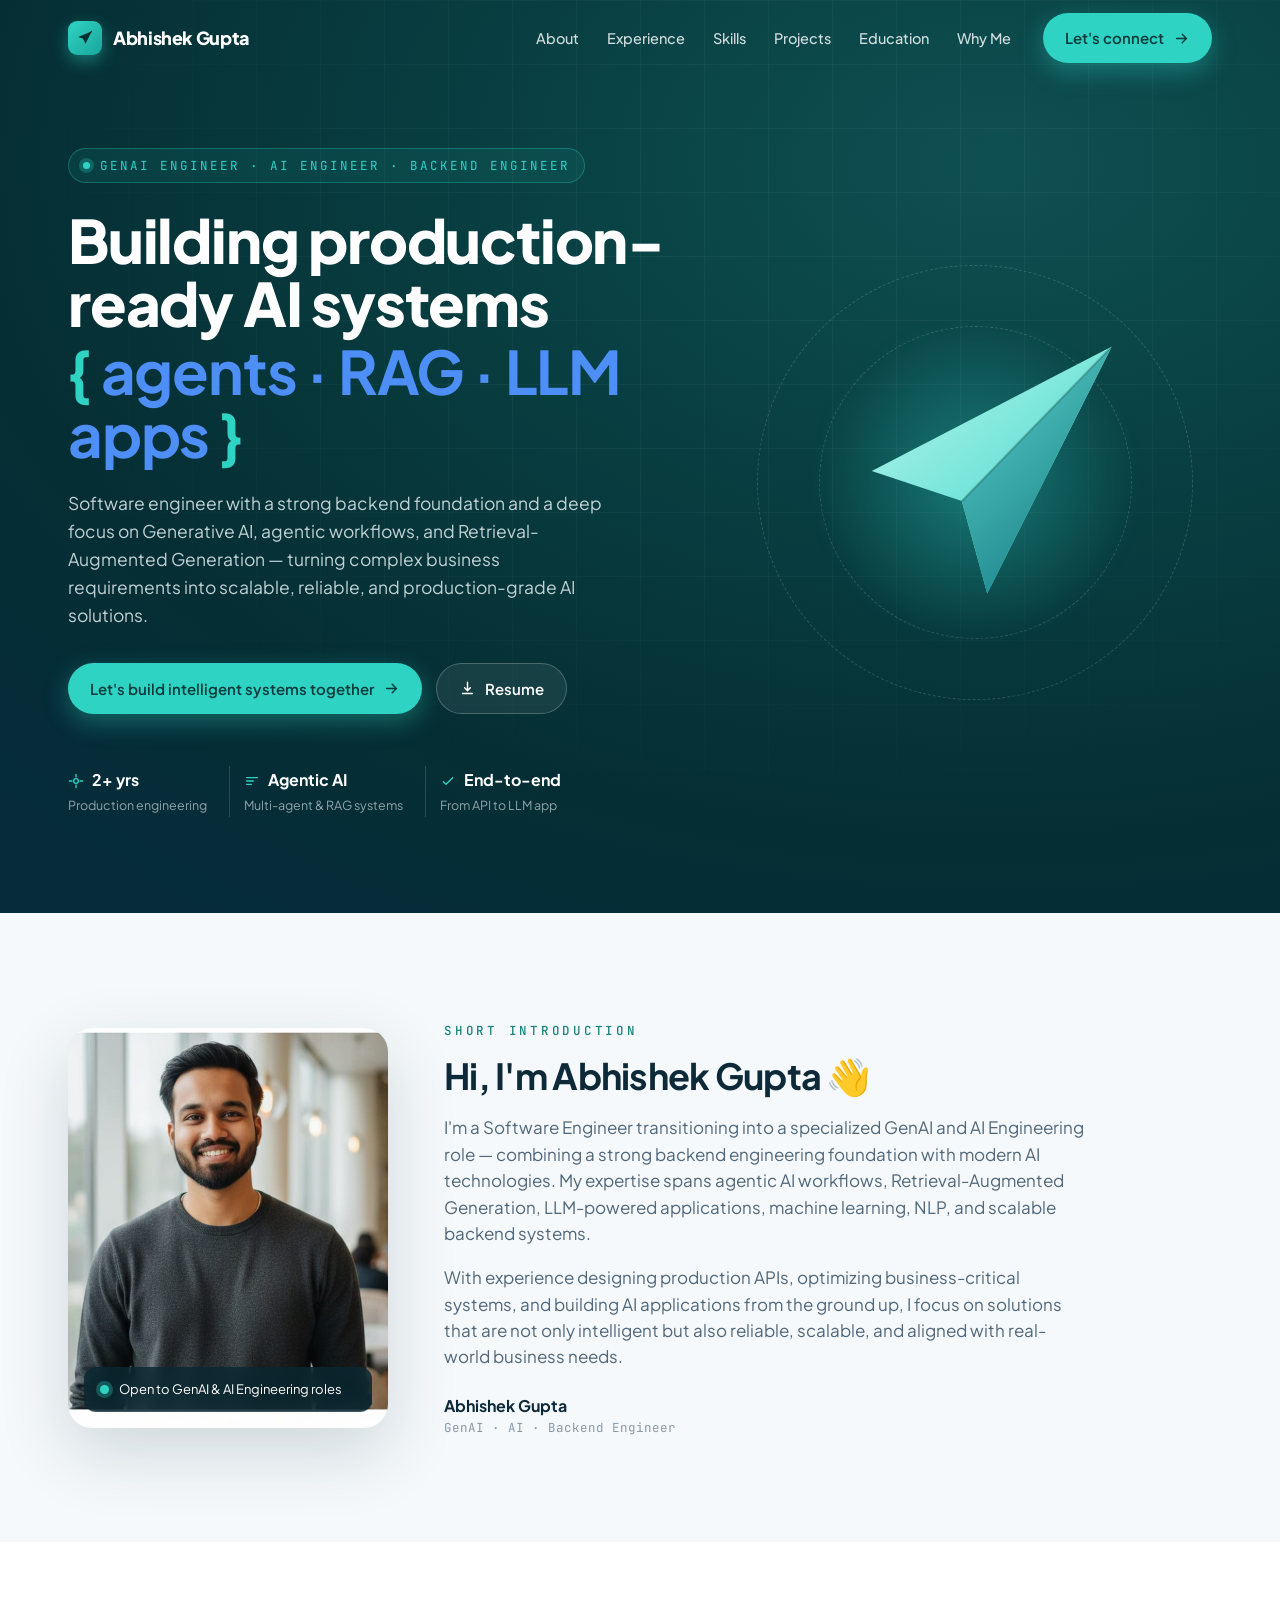
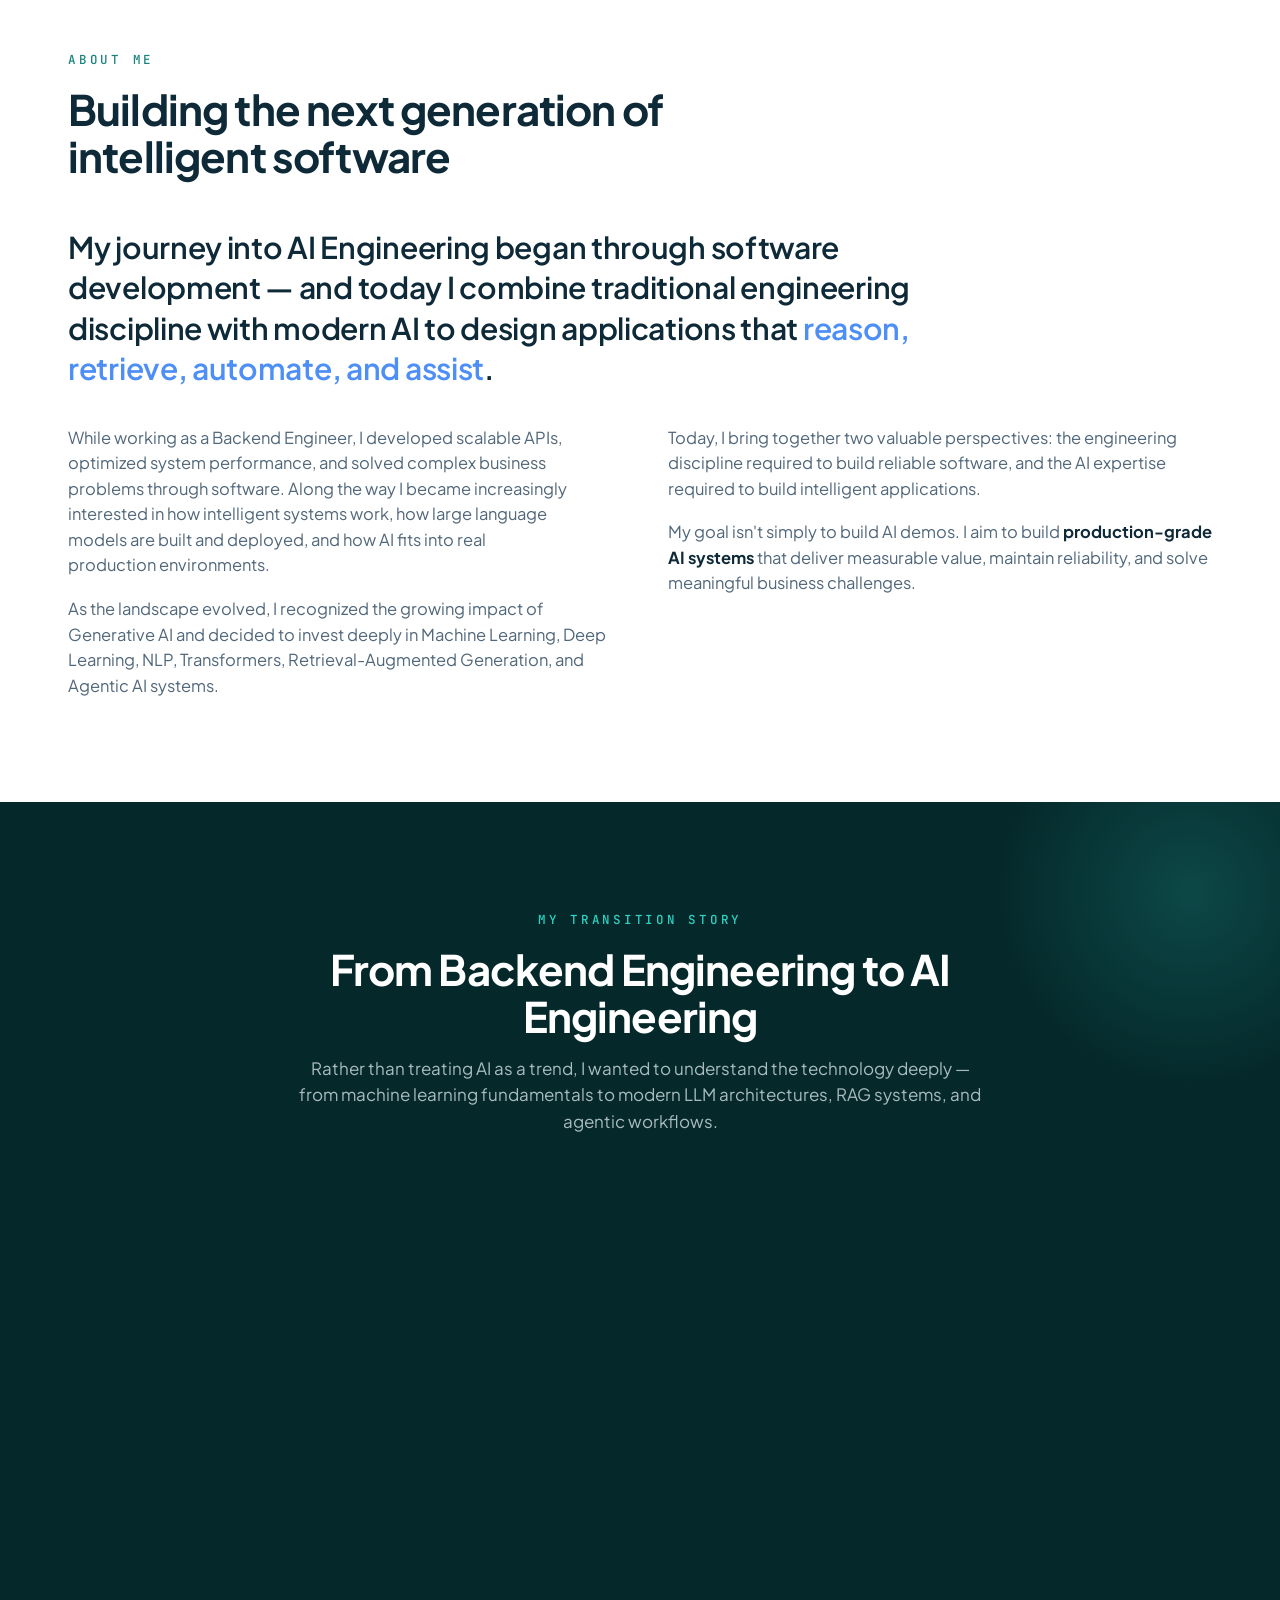
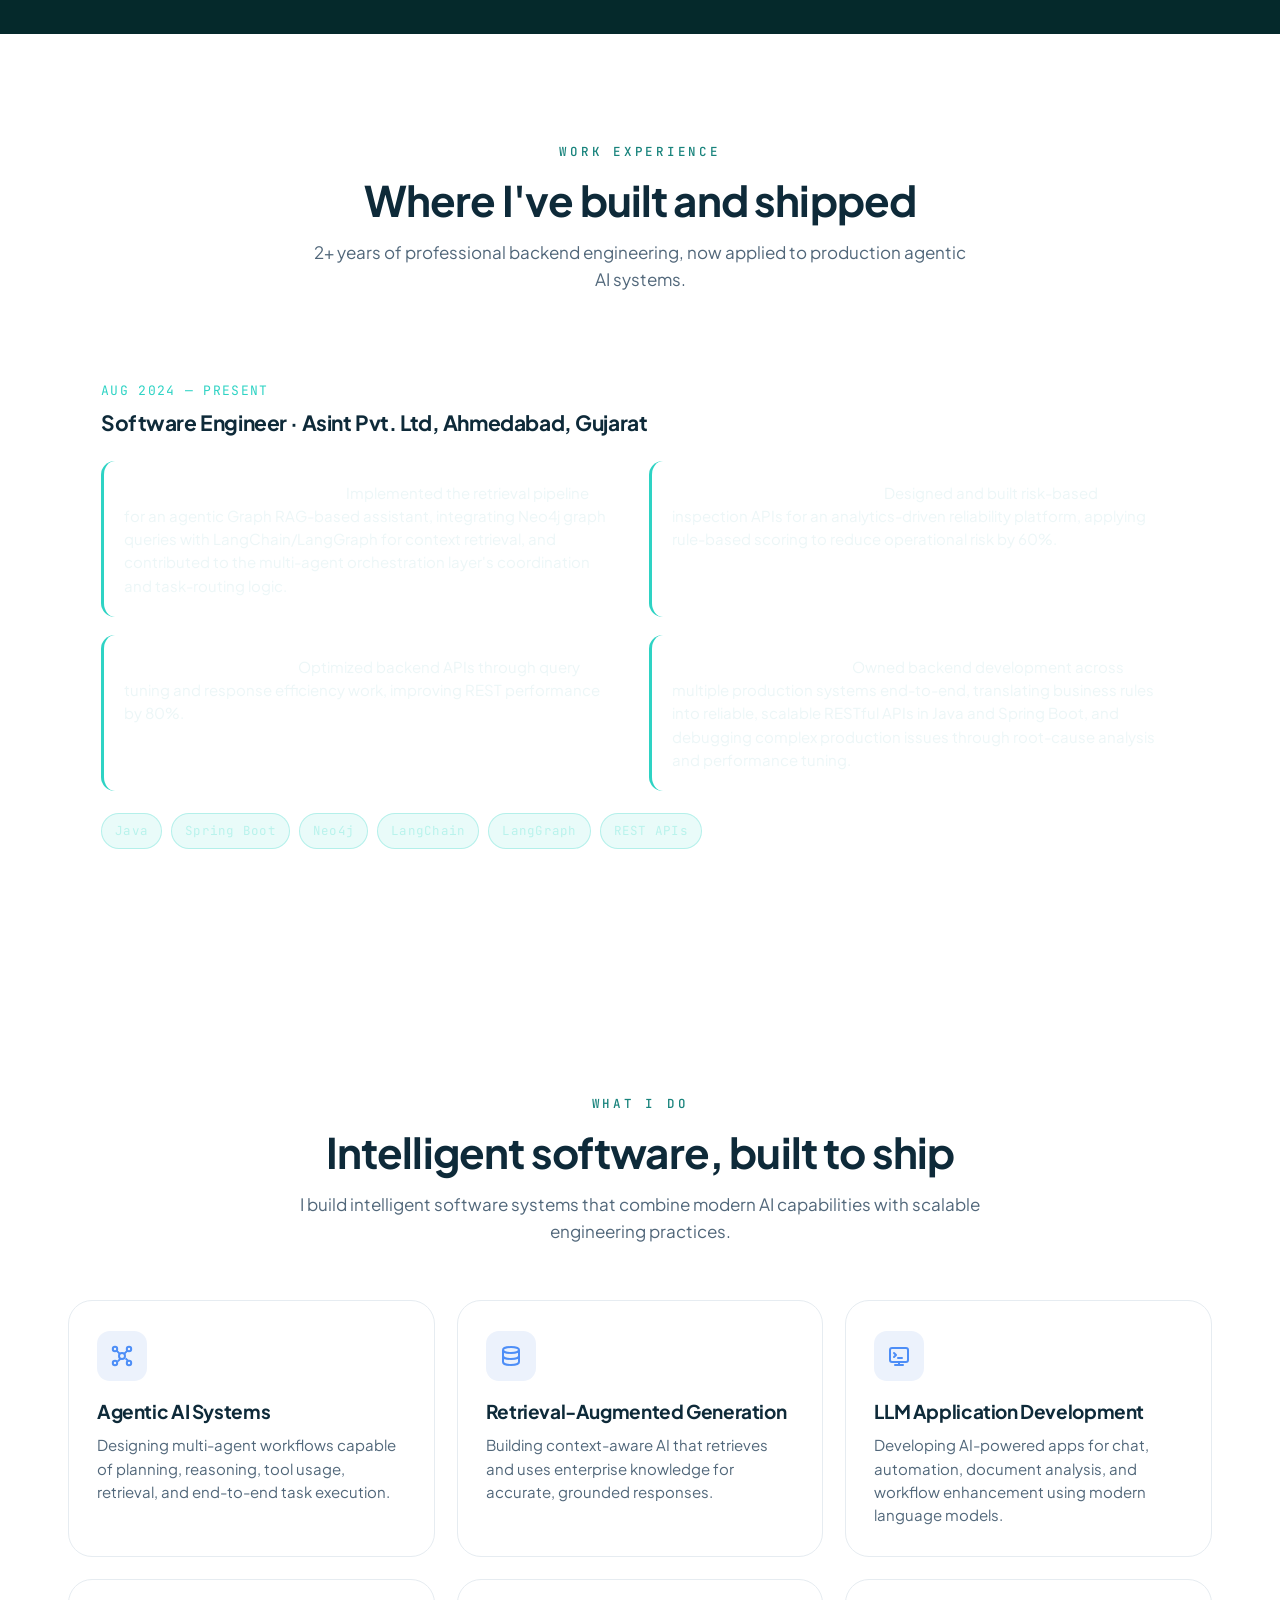
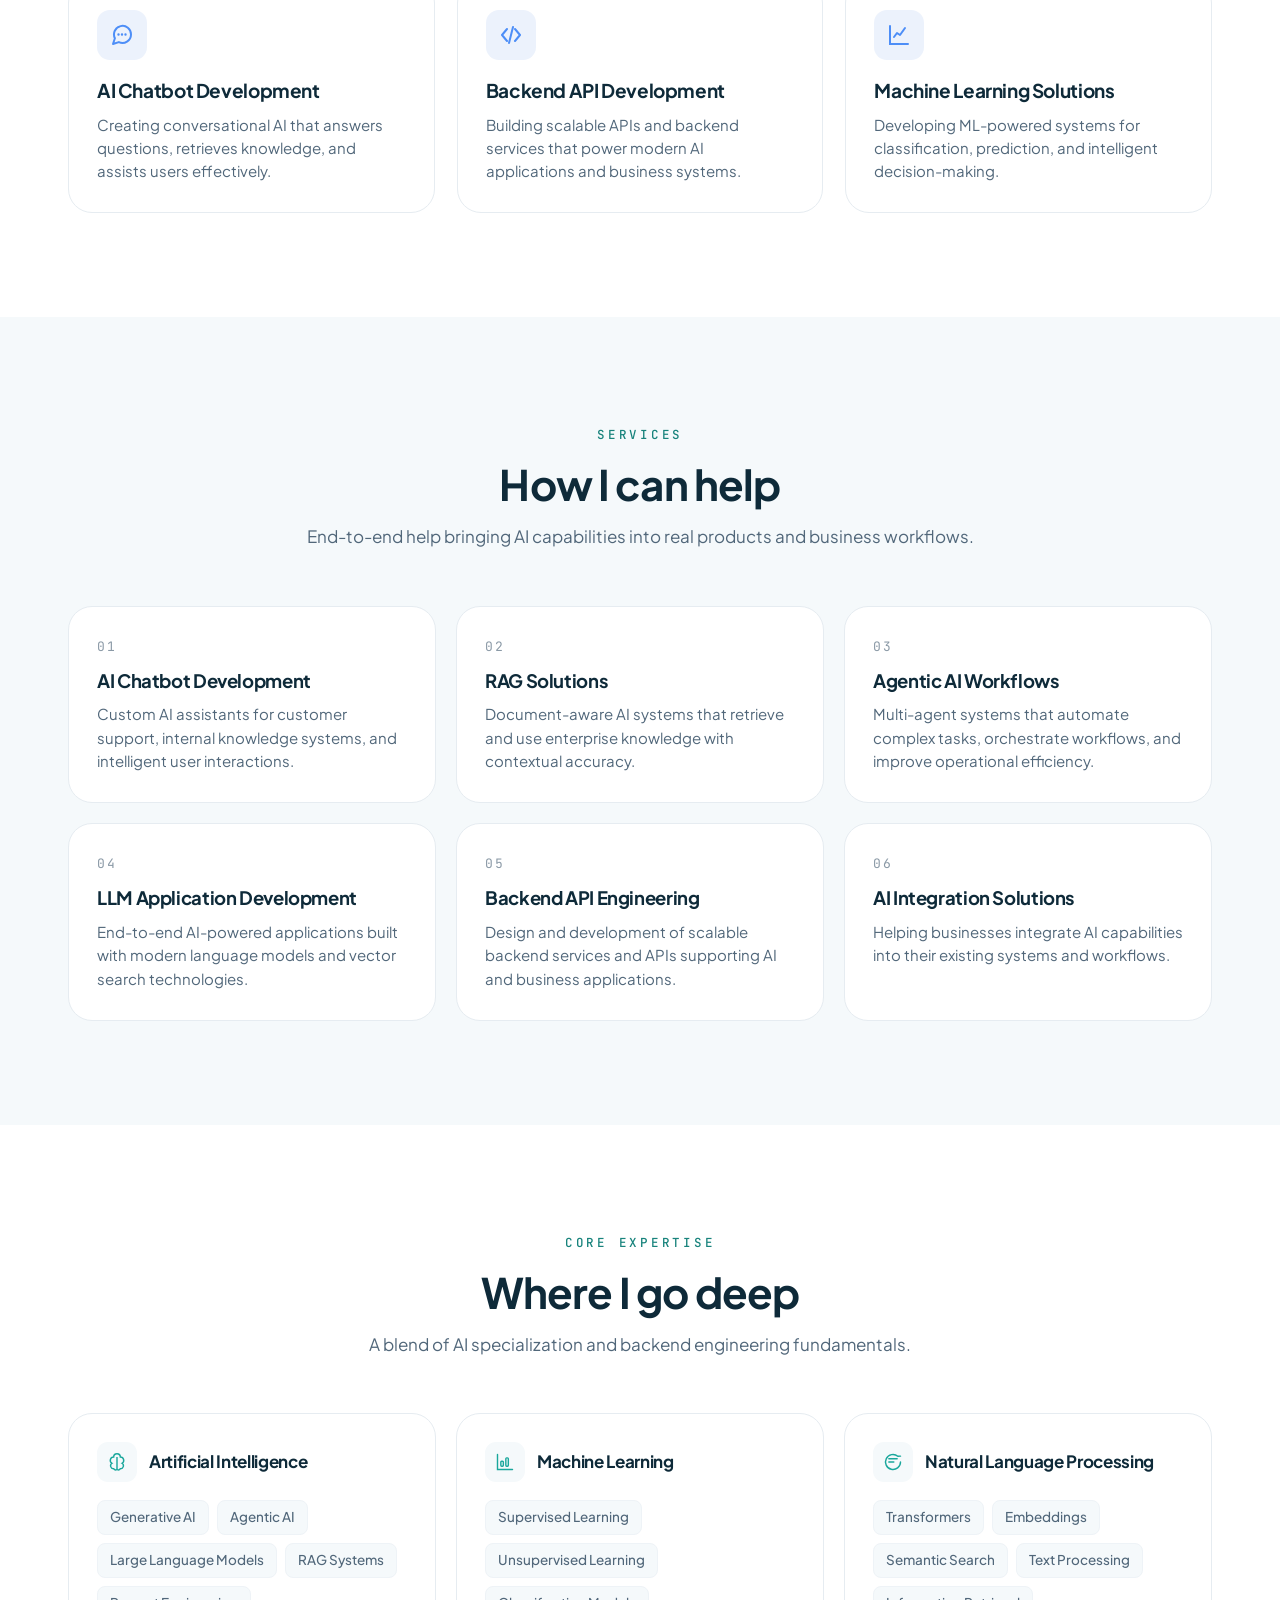
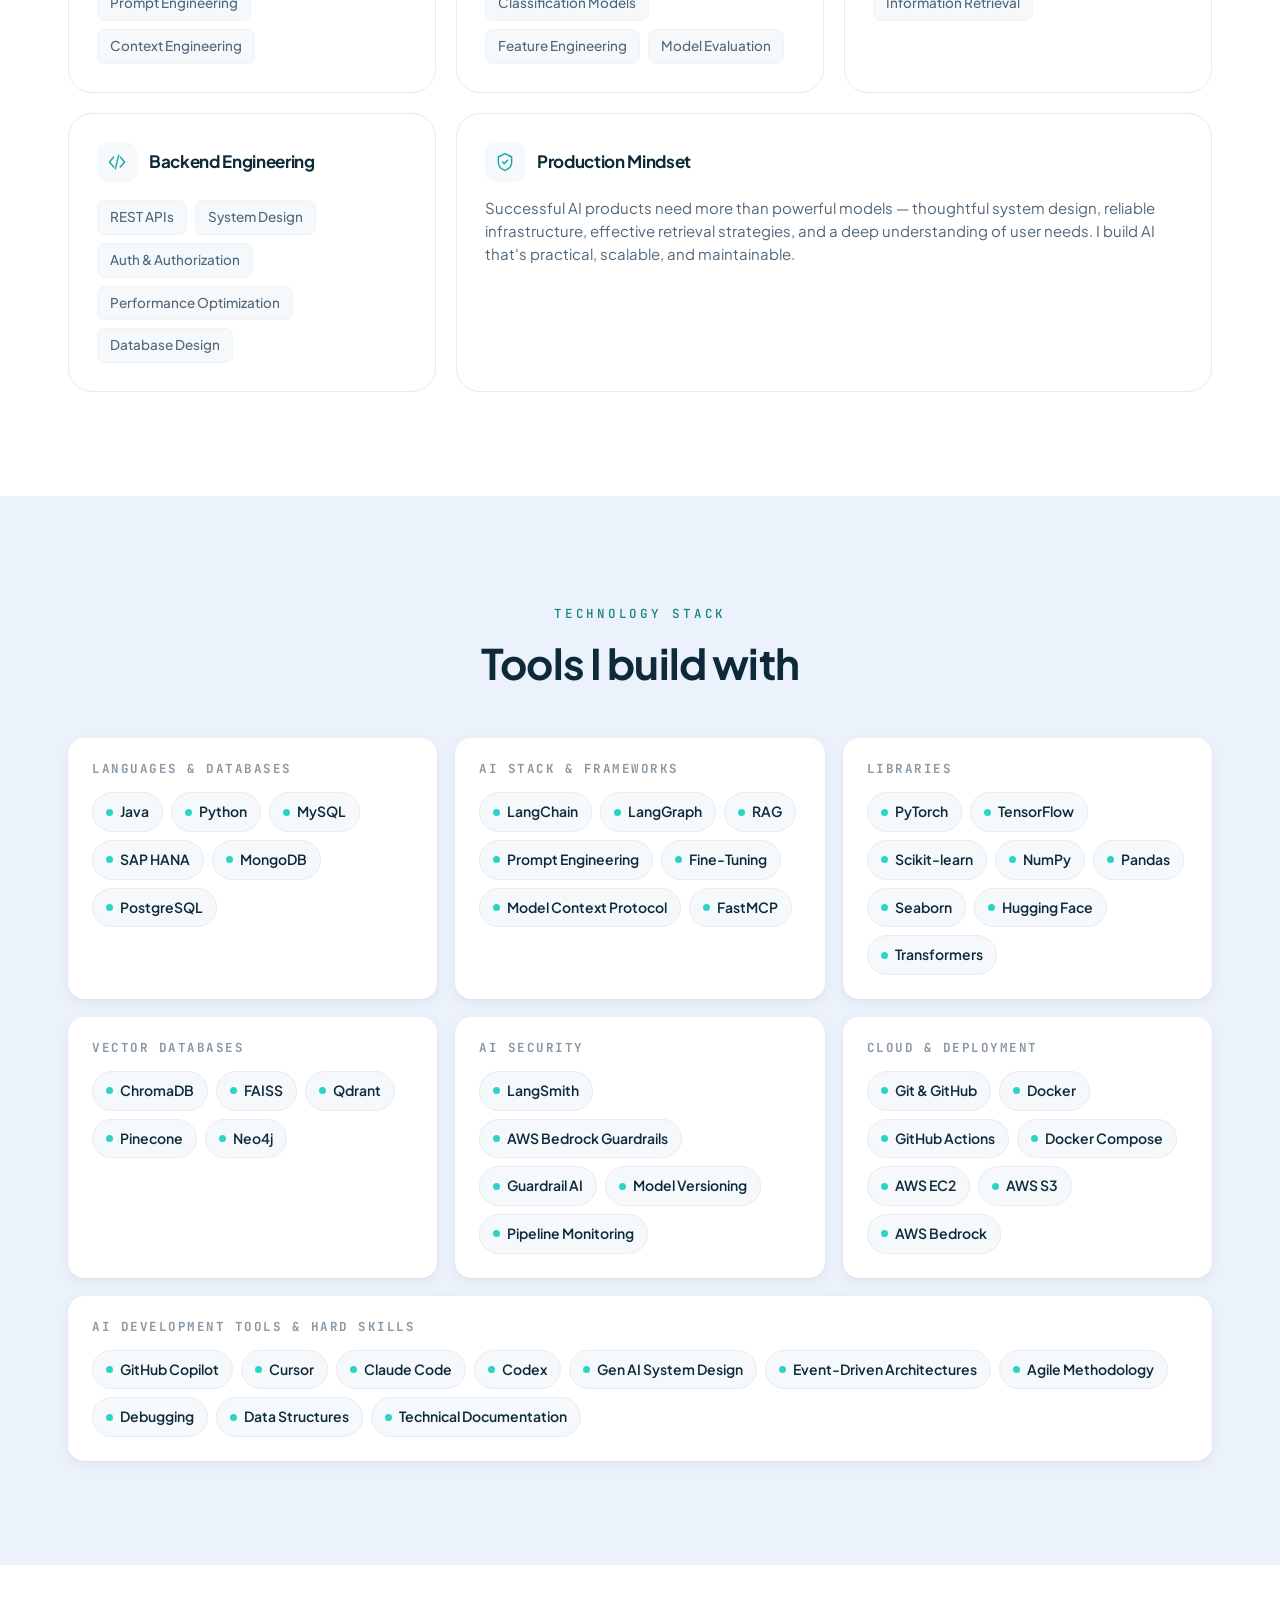
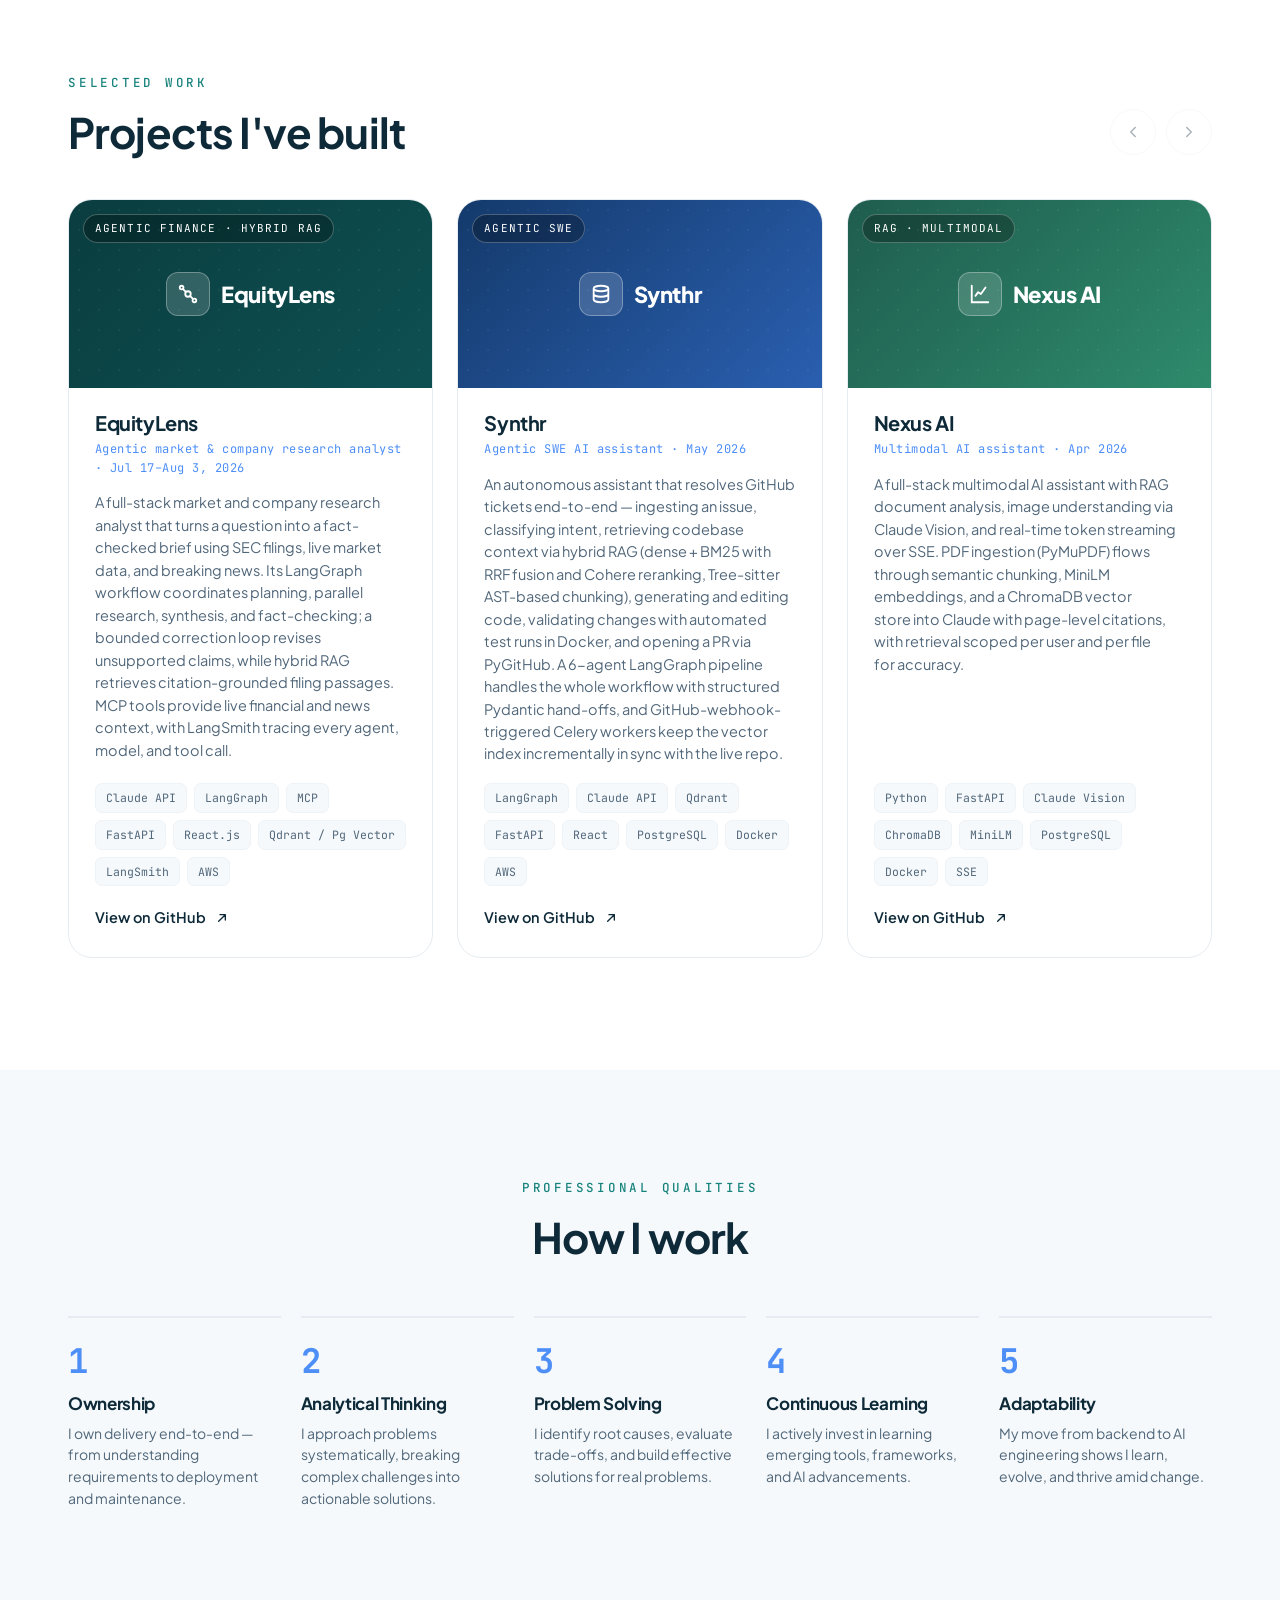
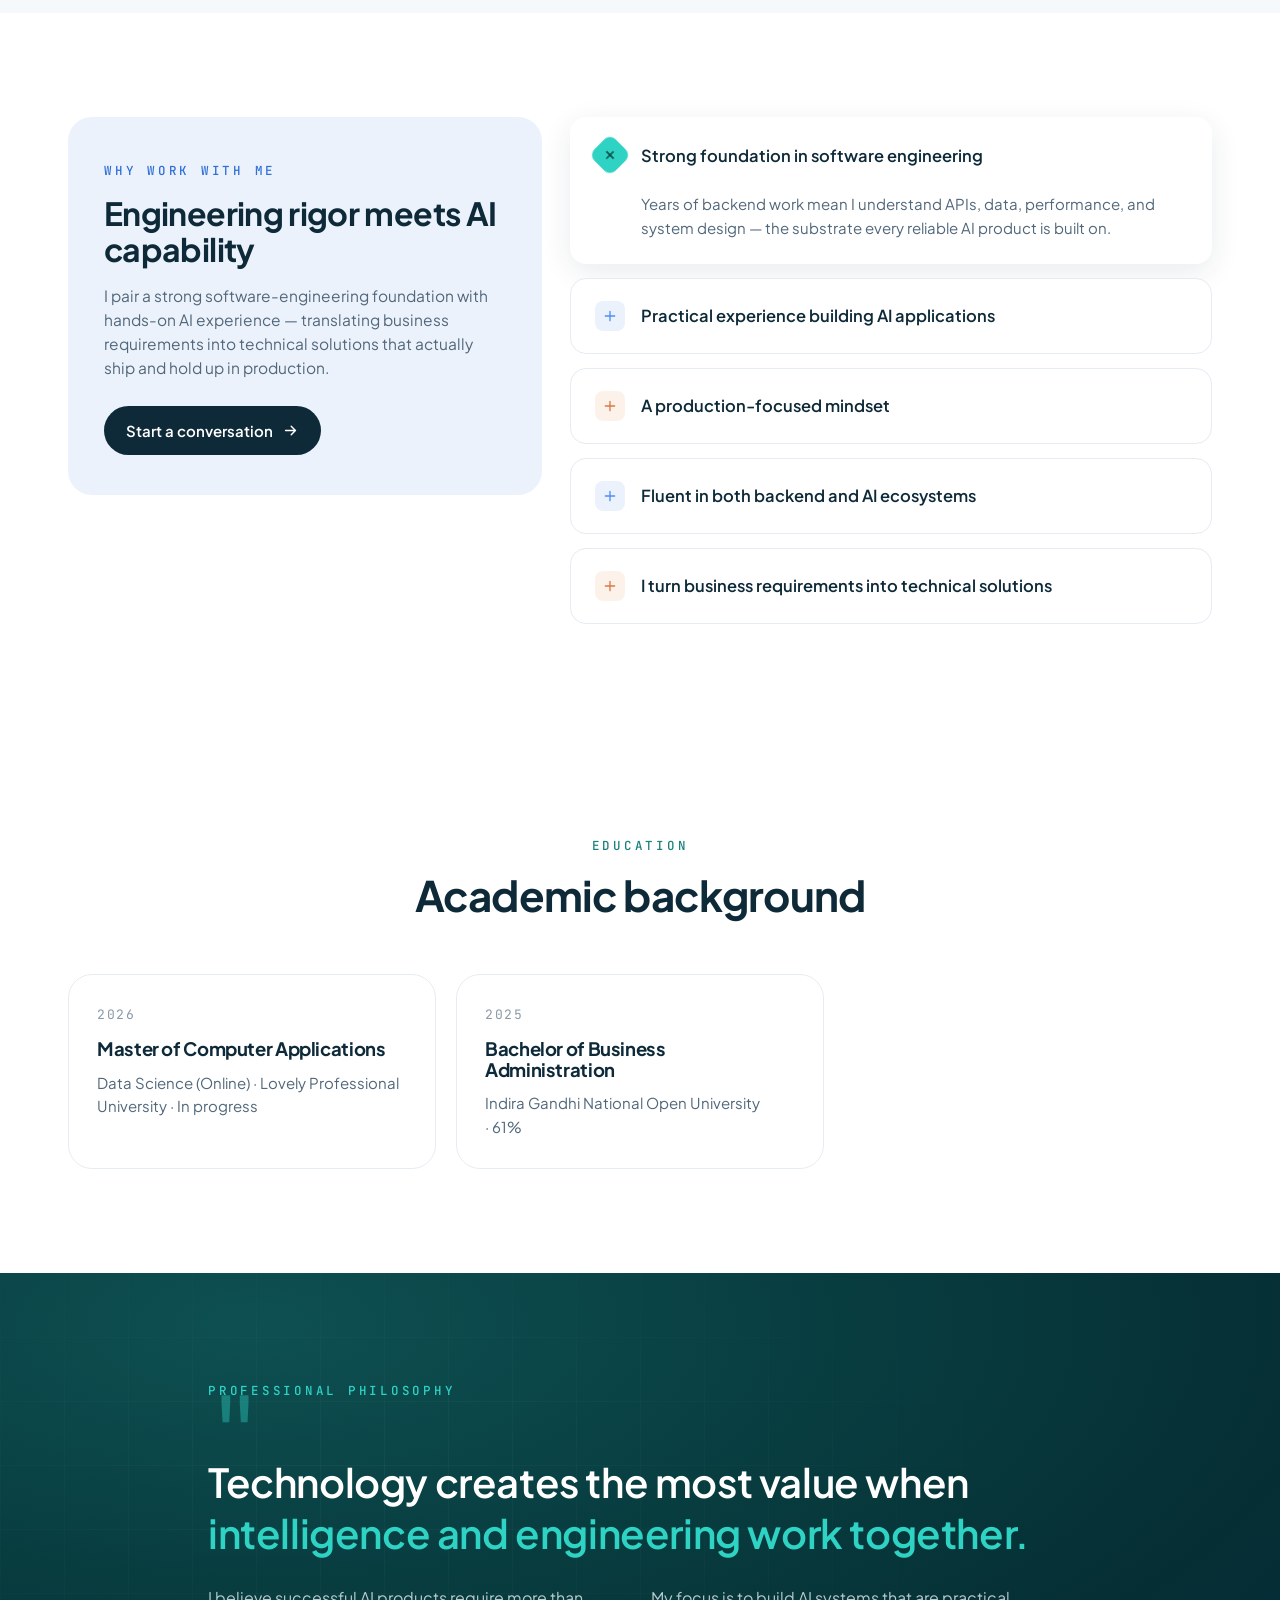
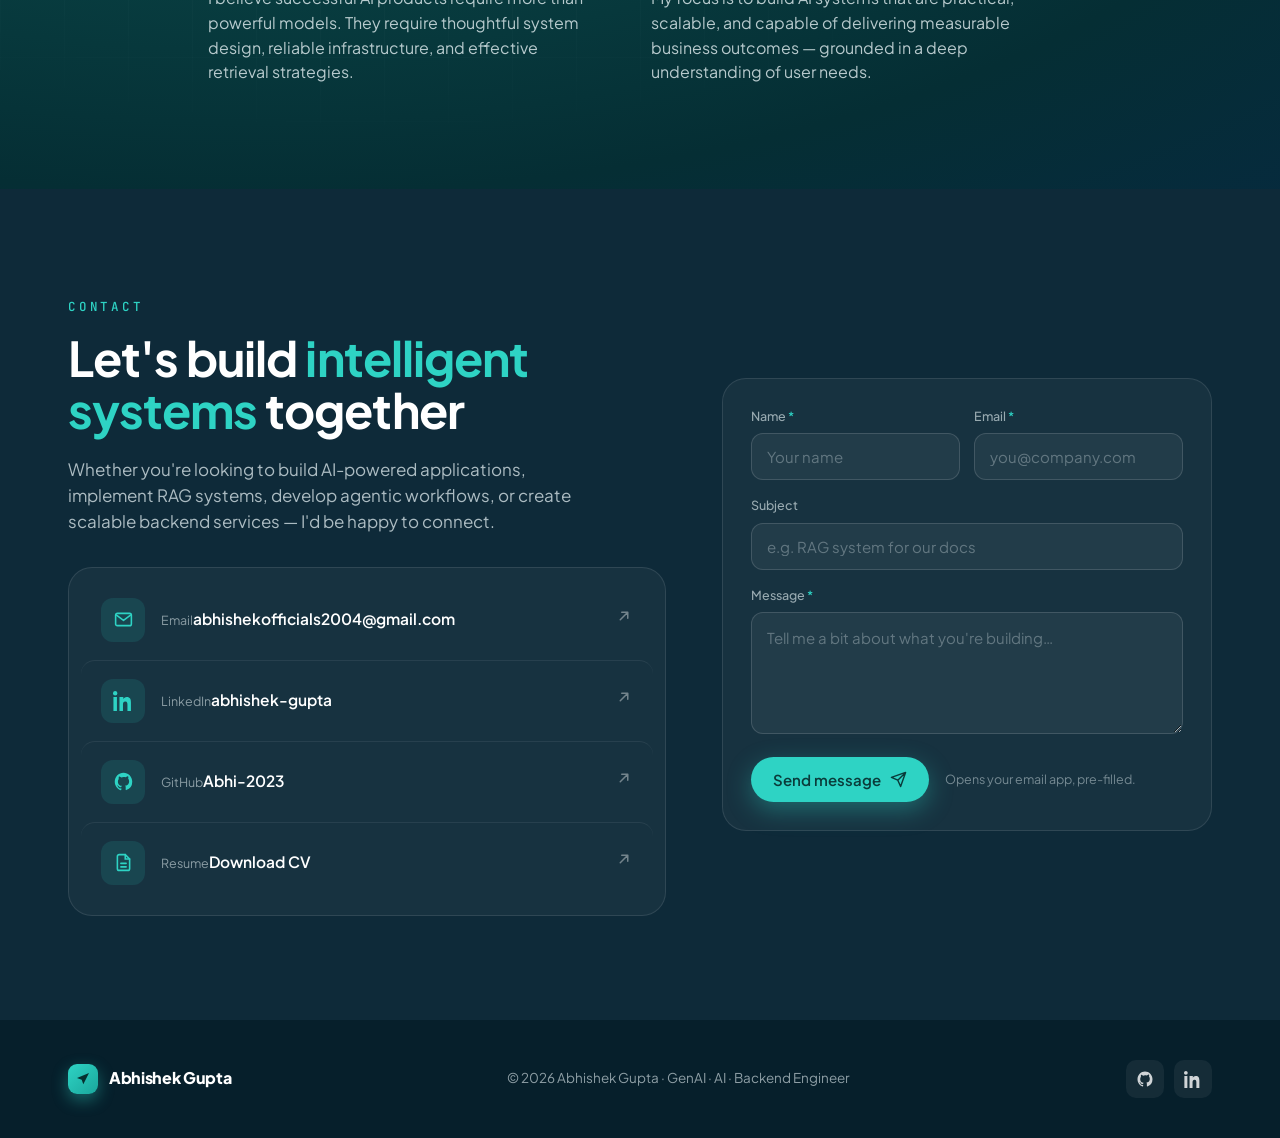
==== index.html @ 20bdb5a9 "Updated Portfolio" ====
<!DOCTYPE html>
<html lang="en">
<head>
<meta charset="UTF-8" />
<meta name="viewport" content="width=device-width, initial-scale=1.0" />
<title>Abhishek Gupta — GenAI &amp; AI Engineer</title>
<link rel="preconnect" href="https://fonts.googleapis.com" />
<link rel="preconnect" href="https://fonts.gstatic.com" crossorigin />
<link href="https://fonts.googleapis.com/css2?family=Plus+Jakarta+Sans:wght@400;500;600;700;800&family=JetBrains+Mono:wght@400;500&display=swap" rel="stylesheet" />
<link rel="stylesheet" href="styles.css" />
</head>
<body>

<!-- ===================== NAV ===================== -->
<header class="nav" id="nav">
  <div class="wrap">
    <a class="brand" href="#top" aria-label="Abhishek Gupta home">
      <span class="mark" aria-hidden="true">
        <svg viewBox="0 0 24 24" fill="none"><path d="M21 3 3 10.5l7 2.5 2.5 7L21 3Z" fill="#06302f"/><path d="M21 3 10 13.5" stroke="#06302f" stroke-width="1.4" stroke-linecap="round"/></svg>
      </span>
      Abhishek&nbsp;Gupta
    </a>
    <nav class="nav-links" aria-label="Primary">
      <a href="#about">About</a>
      <a href="#experience">Experience</a>
      <a href="#skills">Skills</a>
      <a href="#projects">Projects</a>
      <a href="#education">Education</a>
      <a href="#why">Why Me</a>
    </nav>
    <a class="btn btn-primary nav-cta" href="#contact">Let's connect
      <svg viewBox="0 0 24 24" fill="none"><path d="M5 12h14M13 6l6 6-6 6" stroke="currentColor" stroke-width="2" stroke-linecap="round" stroke-linejoin="round"/></svg>
    </a>
    <button class="nav-burger" id="burger" aria-label="Open menu">
      <svg viewBox="0 0 24 24" width="22" height="22" fill="none"><path d="M4 7h16M4 12h16M4 17h16" stroke="currentColor" stroke-width="2" stroke-linecap="round"/></svg>
    </button>
  </div>
</header>

<!-- mobile menu -->
<div class="mobile-menu" id="mobileMenu">
  <div class="mm-top">
    <span class="brand"><span class="mark"><svg viewBox="0 0 24 24" fill="none"><path d="M21 3 3 10.5l7 2.5 2.5 7L21 3Z" fill="#06302f"/></svg></span>Abhishek Gupta</span>
    <button class="mm-close" id="mmClose" aria-label="Close menu"><svg viewBox="0 0 24 24" width="22" height="22" fill="none"><path d="M6 6l12 12M18 6 6 18" stroke="currentColor" stroke-width="2" stroke-linecap="round"/></svg></button>
  </div>
  <a href="#about">About</a>
  <a href="#experience">Experience</a>
  <a href="#skills">Skills</a>
  <a href="#projects">Projects</a>
  <a href="#education">Education</a>
  <a href="#why">Why Me</a>
  <a class="btn btn-primary" href="#contact">Let's connect</a>
</div>

<!-- ===================== HERO ===================== -->
<section class="hero" id="top">
  <div class="wrap hero-grid">
    <div class="hero-copy">
      <span class="hero-kicker"><span class="dot"></span>GenAI Engineer · AI Engineer · Backend Engineer</span>
      <h1>
        Building production-ready AI systems
        <span class="bracket">{ <span class="b">agents · RAG · LLM apps</span> }</span>
      </h1>
      <p class="hero-sub">
        Software engineer with a strong backend foundation and a deep focus on Generative AI,
        agentic workflows, and Retrieval-Augmented Generation — turning complex business
        requirements into scalable, reliable, and production-grade AI solutions.
      </p>
      <div class="hero-actions">
        <a class="btn btn-primary" href="#contact">Let's build intelligent systems together
          <svg viewBox="0 0 24 24" fill="none"><path d="M5 12h14M13 6l6 6-6 6" stroke="currentColor" stroke-width="2" stroke-linecap="round" stroke-linejoin="round"/></svg>
        </a>
        <a class="btn btn-ghost" href="https://drive.google.com/file/d/19Tf08QS3DQLFLNcxR-lovKGGl8sq6Rje/view?usp=sharing" target="_blank" rel="noopener">
          <svg viewBox="0 0 24 24" fill="none"><path d="M12 3v12m0 0 4-4m-4 4-4-4M5 19h14" stroke="currentColor" stroke-width="2" stroke-linecap="round" stroke-linejoin="round"/></svg>
          Resume
        </a>
      </div>
      <div class="hero-stats">
        <div class="hero-stat">
          <span class="v"><svg viewBox="0 0 24 24" fill="none"><path d="M12 2v4m0 12v4M2 12h4m12 0h4" stroke="currentColor" stroke-width="2" stroke-linecap="round"/><circle cx="12" cy="12" r="3.5" stroke="currentColor" stroke-width="2"/></svg>2+ yrs</span>
          <span class="l">Production engineering</span>
        </div>
        <div class="hero-stat">
          <span class="v"><svg viewBox="0 0 24 24" fill="none"><path d="M4 7h16M4 12h10M4 17h7" stroke="currentColor" stroke-width="2" stroke-linecap="round"/></svg>Agentic AI</span>
          <span class="l">Multi-agent &amp; RAG systems</span>
        </div>
        <div class="hero-stat">
          <span class="v"><svg viewBox="0 0 24 24" fill="none"><path d="M5 13l4 4L19 7" stroke="currentColor" stroke-width="2" stroke-linecap="round" stroke-linejoin="round"/></svg>End-to-end</span>
          <span class="l">From API to LLM app</span>
        </div>
      </div>
    </div>
    <div class="hero-art" aria-hidden="true">
      <span class="ring r1"></span>
      <span class="ring r2"></span>
      <span class="glow"></span>
      <svg class="plane" viewBox="0 0 320 320" fill="none">
        <defs>
          <linearGradient id="pg1" x1="60" y1="40" x2="260" y2="280" gradientUnits="userSpaceOnUse">
            <stop stop-color="#bff7ef"/><stop offset="1" stop-color="#2ed3c4"/>
          </linearGradient>
          <linearGradient id="pg2" x1="60" y1="60" x2="240" y2="260" gradientUnits="userSpaceOnUse">
            <stop stop-color="#6fe3d6"/><stop offset="1" stop-color="#157e88"/>
          </linearGradient>
        </defs>
        <path d="M278 42 70 150l78 26 22 80L278 42Z" fill="url(#pg1)"/>
        <path d="M278 42 148 176l22 80L278 42Z" fill="url(#pg2)"/>
        <path d="M278 42 148 176" stroke="#06302f" stroke-opacity=".25" stroke-width="2"/>
      </svg>
    </div>
  </div>
</section>

<!-- ===================== INTRO ===================== -->
<section class="intro section" id="intro">
  <div class="wrap intro-grid">
    <div class="intro-photo reveal">
      <img src="assets/abhishek.jpg" alt="Abhishek Gupta" />
      <div class="badge"><span class="pulse"></span>Open to GenAI &amp; AI Engineering roles</div>
    </div>
    <div class="intro-copy reveal">
      <span class="eyebrow dark">Short Introduction</span>
      <h2 style="margin-top:14px;">Hi, I'm Abhishek Gupta <span class="wave">👋</span></h2>
      <p>
        I'm a Software Engineer transitioning into a specialized GenAI and AI Engineering role —
        combining a strong backend engineering foundation with modern AI technologies. My expertise
        spans agentic AI workflows, Retrieval-Augmented Generation, LLM-powered applications,
        machine learning, NLP, and scalable backend systems.
      </p>
      <p>
        With experience designing production APIs, optimizing business-critical systems, and building
        AI applications from the ground up, I focus on solutions that are not only intelligent but
        also reliable, scalable, and aligned with real-world business needs.
      </p>
      <div class="intro-sign">
        <div>
          <div class="name">Abhishek Gupta</div>
          <div class="role">GenAI · AI · Backend Engineer</div>
        </div>
      </div>
    </div>
  </div>
</section>

<!-- ===================== ABOUT ===================== -->
<section class="about section" id="about">
  <div class="wrap">
    <div style="max-width:760px;margin-bottom:48px;">
      <span class="eyebrow dark">About Me</span>
      <h2 style="font-size:clamp(28px,3.4vw,42px);margin-top:14px;">Building the next generation of intelligent software</h2>
    </div>
    <p class="about-lede reveal">
      My journey into AI Engineering began through software development — and today I combine
      traditional engineering discipline with modern AI to design applications that
      <span class="hl">reason, retrieve, automate, and assist</span>.
    </p>
    <div class="about-cols reveal">
      <div>
        <p>
          While working as a Backend Engineer, I developed scalable APIs, optimized system
          performance, and solved complex business problems through software. Along the way I became
          increasingly interested in how intelligent systems work, how large language models are
          built and deployed, and how AI fits into real production environments.
        </p>
        <p>
          As the landscape evolved, I recognized the growing impact of Generative AI and decided to
          invest deeply in Machine Learning, Deep Learning, NLP, Transformers, Retrieval-Augmented
          Generation, and Agentic AI systems.
        </p>
      </div>
      <div>
        <p>
          Today, I bring together two valuable perspectives: the engineering discipline required to
          build reliable software, and the AI expertise required to build intelligent applications.
        </p>
        <p>
          My goal isn't simply to build AI demos. I aim to build <b style="color:var(--ink)">production-grade
          AI systems</b> that deliver measurable value, maintain reliability, and solve meaningful
          business challenges.
        </p>
      </div>
    </div>
  </div>
</section>

<!-- ===================== TRANSITION STORY ===================== -->
<section class="transition section">
  <div class="wrap">
    <div class="section-head">
      <span class="eyebrow">My Transition Story</span>
      <h2>From Backend Engineering to AI Engineering</h2>
      <p>Rather than treating AI as a trend, I wanted to understand the technology deeply — from machine learning fundamentals to modern LLM architectures, RAG systems, and agentic workflows.</p>
    </div>
    <div class="path-grid">
      <div class="path-card reveal">
        <div class="pc-num">01 — THE FOUNDATION</div>
        <h3>Backend Engineering</h3>
        <p>My professional journey started with backend development — designing APIs, optimizing performance, and building reliable software systems that solve real business problems.</p>
        <div class="dual">
          <div class="d"><b>Reliability.</b> Systems that handle real traffic, not toy demos.</div>
          <div class="d"><b>Scale.</b> Architecture and performance built in from day one.</div>
        </div>
      </div>
      <div class="path-card reveal">
        <div class="pc-num">02 — THE EVOLUTION</div>
        <h3>AI Engineering</h3>
        <p>To strengthen my capabilities, I invested significant time learning and building practical projects across the modern AI stack:</p>
        <div class="chip-row">
          <span class="chip">Machine Learning</span>
          <span class="chip">Deep Learning</span>
          <span class="chip">NLP</span>
          <span class="chip">Transformers</span>
          <span class="chip">Vector Databases</span>
          <span class="chip">RAG</span>
          <span class="chip">Agentic AI</span>
          <span class="chip">LLM Apps</span>
        </div>
      </div>
    </div>
  </div>
</section>

<!-- ===================== EXPERIENCE ===================== -->
<section class="section" id="experience">
  <div class="wrap">
    <div class="section-head">
      <span class="eyebrow dark">Work Experience</span>
      <h2>Where I've built and shipped</h2>
      <p>2+ years of professional backend engineering, now applied to production agentic AI systems.</p>
    </div>
    <div class="path-grid" style="grid-template-columns: 1fr;">
      <div class="path-card reveal">
        <div class="pc-num">AUG 2024 — PRESENT</div>
        <h3>Software Engineer · Asint Pvt. Ltd, Ahmedabad, Gujarat</h3>
        <div class="dual">
          <div class="d"><b>Agentic Graph RAG assistant.</b> Implemented the retrieval pipeline for an agentic Graph RAG-based assistant, integrating Neo4j graph queries with LangChain/LangGraph for context retrieval, and contributed to the multi-agent orchestration layer's coordination and task-routing logic.</div>
          <div class="d"><b>Risk-based inspection APIs.</b> Designed and built risk-based inspection APIs for an analytics-driven reliability platform, applying rule-based scoring to reduce operational risk by 60%.</div>
          <div class="d"><b>Backend performance.</b> Optimized backend APIs through query tuning and response efficiency work, improving REST performance by 80%.</div>
          <div class="d"><b>End-to-end ownership.</b> Owned backend development across multiple production systems end-to-end, translating business rules into reliable, scalable RESTful APIs in Java and Spring Boot, and debugging complex production issues through root-cause analysis and performance tuning.</div>
        </div>
        <div class="chip-row">
          <span class="chip">Java</span><span class="chip">Spring Boot</span><span class="chip">Neo4j</span><span class="chip">LangChain</span><span class="chip">LangGraph</span><span class="chip">REST APIs</span>
        </div>
      </div>
    </div>
  </div>
</section>

<!-- ===================== WHAT I DO ===================== -->
<section class="section" id="what">
  <div class="wrap">
    <div class="section-head">
      <span class="eyebrow dark">What I Do</span>
      <h2>Intelligent software, built to ship</h2>
      <p>I build intelligent software systems that combine modern AI capabilities with scalable engineering practices.</p>
    </div>
    <div class="do-grid">
      <div class="do-card reveal">
        <div class="do-icon"><svg viewBox="0 0 24 24" fill="none"><circle cx="12" cy="12" r="3" stroke="currentColor" stroke-width="2"/><circle cx="5" cy="5" r="2.2" stroke="currentColor" stroke-width="2"/><circle cx="19" cy="5" r="2.2" stroke="currentColor" stroke-width="2"/><circle cx="5" cy="19" r="2.2" stroke="currentColor" stroke-width="2"/><circle cx="19" cy="19" r="2.2" stroke="currentColor" stroke-width="2"/><path d="m6.6 6.6 3 3m4.8 0 3-3m-9.6 10.8 3-3m4.8 0 3 3" stroke="currentColor" stroke-width="2"/></svg></div>
        <h3>Agentic AI Systems</h3>
        <p>Designing multi-agent workflows capable of planning, reasoning, tool usage, retrieval, and end-to-end task execution.</p>
      </div>
      <div class="do-card reveal">
        <div class="do-icon"><svg viewBox="0 0 24 24" fill="none"><path d="M4 6c0-1.7 3.6-3 8-3s8 1.3 8 3-3.6 3-8 3-8-1.3-8-3Z" stroke="currentColor" stroke-width="2"/><path d="M4 6v12c0 1.7 3.6 3 8 3s8-1.3 8-3V6M4 12c0 1.7 3.6 3 8 3s8-1.3 8-3" stroke="currentColor" stroke-width="2"/></svg></div>
        <h3>Retrieval-Augmented Generation</h3>
        <p>Building context-aware AI that retrieves and uses enterprise knowledge for accurate, grounded responses.</p>
      </div>
      <div class="do-card reveal">
        <div class="do-icon"><svg viewBox="0 0 24 24" fill="none"><rect x="3" y="4" width="18" height="14" rx="2" stroke="currentColor" stroke-width="2"/><path d="M8 21h8M12 18v3M7 9l2 2-2 2m4 1h4" stroke="currentColor" stroke-width="2" stroke-linecap="round" stroke-linejoin="round"/></svg></div>
        <h3>LLM Application Development</h3>
        <p>Developing AI-powered apps for chat, automation, document analysis, and workflow enhancement using modern language models.</p>
      </div>
      <div class="do-card reveal">
        <div class="do-icon"><svg viewBox="0 0 24 24" fill="none"><path d="M21 11.5a8.5 8.5 0 0 1-12.2 7.6L3 21l1.9-5.8A8.5 8.5 0 1 1 21 11.5Z" stroke="currentColor" stroke-width="2" stroke-linejoin="round"/><path d="M8.5 11.5h.01M12 11.5h.01M15.5 11.5h.01" stroke="currentColor" stroke-width="2.4" stroke-linecap="round"/></svg></div>
        <h3>AI Chatbot Development</h3>
        <p>Creating conversational AI that answers questions, retrieves knowledge, and assists users effectively.</p>
      </div>
      <div class="do-card reveal">
        <div class="do-icon"><svg viewBox="0 0 24 24" fill="none"><path d="m8 18-5-6 5-6m8 12 5-6-5-6M14 4l-4 16" stroke="currentColor" stroke-width="2" stroke-linecap="round" stroke-linejoin="round"/></svg></div>
        <h3>Backend API Development</h3>
        <p>Building scalable APIs and backend services that power modern AI applications and business systems.</p>
      </div>
      <div class="do-card reveal">
        <div class="do-icon"><svg viewBox="0 0 24 24" fill="none"><path d="M3 3v18h18" stroke="currentColor" stroke-width="2" stroke-linecap="round"/><path d="m7 14 3-4 3 2 5-7" stroke="currentColor" stroke-width="2" stroke-linecap="round" stroke-linejoin="round"/></svg></div>
        <h3>Machine Learning Solutions</h3>
        <p>Developing ML-powered systems for classification, prediction, and intelligent decision-making.</p>
      </div>
    </div>
  </div>
</section>

<!-- ===================== SERVICES ===================== -->
<section class="services section" id="services">
  <div class="wrap">
    <div class="section-head">
      <span class="eyebrow dark">Services</span>
      <h2>How I can help</h2>
      <p>End-to-end help bringing AI capabilities into real products and business workflows.</p>
    </div>
    <div class="svc-grid">
      <div class="svc-card reveal"><div class="svc-num">01</div><h3>AI Chatbot Development</h3><p>Custom AI assistants for customer support, internal knowledge systems, and intelligent user interactions.</p></div>
      <div class="svc-card reveal"><div class="svc-num">02</div><h3>RAG Solutions</h3><p>Document-aware AI systems that retrieve and use enterprise knowledge with contextual accuracy.</p></div>
      <div class="svc-card reveal"><div class="svc-num">03</div><h3>Agentic AI Workflows</h3><p>Multi-agent systems that automate complex tasks, orchestrate workflows, and improve operational efficiency.</p></div>
      <div class="svc-card reveal"><div class="svc-num">04</div><h3>LLM Application Development</h3><p>End-to-end AI-powered applications built with modern language models and vector search technologies.</p></div>
      <div class="svc-card reveal"><div class="svc-num">05</div><h3>Backend API Engineering</h3><p>Design and development of scalable backend services and APIs supporting AI and business applications.</p></div>
      <div class="svc-card reveal"><div class="svc-num">06</div><h3>AI Integration Solutions</h3><p>Helping businesses integrate AI capabilities into their existing systems and workflows.</p></div>
    </div>
  </div>
</section>

<!-- ===================== EXPERTISE ===================== -->
<section class="section" id="skills">
  <div class="wrap">
    <div class="section-head">
      <span class="eyebrow dark">Core Expertise</span>
      <h2>Where I go deep</h2>
      <p>A blend of AI specialization and backend engineering fundamentals.</p>
    </div>
    <div class="exp-grid">
      <div class="exp-card reveal">
        <div class="exp-head"><span class="ei"><svg viewBox="0 0 24 24" fill="none"><path d="M12 2a4 4 0 0 0-4 4 4 4 0 0 0-2 7.5A3.5 3.5 0 0 0 8 20a3 3 0 0 0 4 1 3 3 0 0 0 4-1 3.5 3.5 0 0 0 2-6.5A4 4 0 0 0 16 6a4 4 0 0 0-4-4Z" stroke="currentColor" stroke-width="1.7"/><path d="M12 6v15" stroke="currentColor" stroke-width="1.7"/></svg></span><h3>Artificial Intelligence</h3></div>
        <div class="exp-tags"><span>Generative AI</span><span>Agentic AI</span><span>Large Language Models</span><span>RAG Systems</span><span>Prompt Engineering</span><span>Context Engineering</span></div>
      </div>
      <div class="exp-card reveal">
        <div class="exp-head"><span class="ei"><svg viewBox="0 0 24 24" fill="none"><path d="M3 3v18h18" stroke="currentColor" stroke-width="1.7" stroke-linecap="round"/><rect x="7" y="11" width="3" height="6" rx="1" stroke="currentColor" stroke-width="1.7"/><rect x="13" y="7" width="3" height="10" rx="1" stroke="currentColor" stroke-width="1.7"/></svg></span><h3>Machine Learning</h3></div>
        <div class="exp-tags"><span>Supervised Learning</span><span>Unsupervised Learning</span><span>Classification Models</span><span>Feature Engineering</span><span>Model Evaluation</span></div>
      </div>
      <div class="exp-card reveal">
        <div class="exp-head"><span class="ei"><svg viewBox="0 0 24 24" fill="none"><path d="M7 8h10M7 12h6" stroke="currentColor" stroke-width="1.7" stroke-linecap="round"/><path d="M21 12a9 9 0 1 1-3.2-6.9L21 5" stroke="currentColor" stroke-width="1.7" stroke-linecap="round" stroke-linejoin="round"/></svg></span><h3>Natural Language Processing</h3></div>
        <div class="exp-tags"><span>Transformers</span><span>Embeddings</span><span>Semantic Search</span><span>Text Processing</span><span>Information Retrieval</span></div>
      </div>
      <div class="exp-card reveal">
        <div class="exp-head"><span class="ei"><svg viewBox="0 0 24 24" fill="none"><path d="m8 18-5-6 5-6m8 12 5-6-5-6M14 4l-4 16" stroke="currentColor" stroke-width="1.7" stroke-linecap="round" stroke-linejoin="round"/></svg></span><h3>Backend Engineering</h3></div>
        <div class="exp-tags"><span>REST APIs</span><span>System Design</span><span>Auth &amp; Authorization</span><span>Performance Optimization</span><span>Database Design</span></div>
      </div>
      <div class="exp-card reveal" style="grid-column: span 2;">
        <div class="exp-head"><span class="ei"><svg viewBox="0 0 24 24" fill="none"><path d="M12 2 4 6v6c0 5 3.4 8.5 8 10 4.6-1.5 8-5 8-10V6l-8-4Z" stroke="currentColor" stroke-width="1.7" stroke-linejoin="round"/><path d="m9 12 2 2 4-4" stroke="currentColor" stroke-width="1.7" stroke-linecap="round" stroke-linejoin="round"/></svg></span><h3>Production Mindset</h3></div>
        <p style="color:var(--ink-2);font-size:15px;margin:-4px 0 0;">Successful AI products need more than powerful models — thoughtful system design, reliable infrastructure, effective retrieval strategies, and a deep understanding of user needs. I build AI that's practical, scalable, and maintainable.</p>
      </div>
    </div>
  </div>
</section>

<!-- ===================== TECH STACK ===================== -->
<section class="tech section">
  <div class="wrap">
    <div class="section-head">
      <span class="eyebrow dark">Technology Stack</span>
      <h2>Tools I build with</h2>
    </div>
    <div class="tech-grid">
      <div class="tech-card reveal"><h4>Languages &amp; Databases</h4><div class="tech-list"><span><i></i>Java</span><span><i></i>Python</span><span><i></i>MySQL</span><span><i></i>SAP HANA</span><span><i></i>MongoDB</span><span><i></i>PostgreSQL</span></div></div>
      <div class="tech-card reveal"><h4>AI Stack &amp; Frameworks</h4><div class="tech-list"><span><i></i>LangChain</span><span><i></i>LangGraph</span><span><i></i>RAG</span><span><i></i>Prompt Engineering</span><span><i></i>Fine-Tuning</span><span><i></i>Model Context Protocol</span><span><i></i>FastMCP</span></div></div>
      <div class="tech-card reveal"><h4>Libraries</h4><div class="tech-list"><span><i></i>PyTorch</span><span><i></i>TensorFlow</span><span><i></i>Scikit-learn</span><span><i></i>NumPy</span><span><i></i>Pandas</span><span><i></i>Seaborn</span><span><i></i>Hugging Face</span><span><i></i>Transformers</span></div></div>
      <div class="tech-card reveal"><h4>Vector Databases</h4><div class="tech-list"><span><i></i>ChromaDB</span><span><i></i>FAISS</span><span><i></i>Qdrant</span><span><i></i>Pinecone</span><span><i></i>Neo4j</span></div></div>
      <div class="tech-card reveal"><h4>AI Security</h4><div class="tech-list"><span><i></i>LangSmith</span><span><i></i>AWS Bedrock Guardrails</span><span><i></i>Guardrail AI</span><span><i></i>Model Versioning</span><span><i></i>Pipeline Monitoring</span></div></div>
      <div class="tech-card reveal"><h4>Cloud &amp; Deployment</h4><div class="tech-list"><span><i></i>Git &amp; GitHub</span><span><i></i>Docker</span><span><i></i>GitHub Actions</span><span><i></i>Docker Compose</span><span><i></i>AWS EC2</span><span><i></i>AWS S3</span><span><i></i>AWS Bedrock</span></div></div>
      <div class="tech-card reveal" style="grid-column: span 3;"><h4>AI Development Tools &amp; Hard Skills</h4><div class="tech-list"><span><i></i>GitHub Copilot</span><span><i></i>Cursor</span><span><i></i>Claude Code</span><span><i></i>Codex</span><span><i></i>Gen AI System Design</span><span><i></i>Event-Driven Architectures</span><span><i></i>Agile Methodology</span><span><i></i>Debugging</span><span><i></i>Data Structures</span><span><i></i>Technical Documentation</span></div></div>
    </div>
  </div>
</section>

<!-- ===================== PROJECTS ===================== -->
<section class="section" id="projects">
  <div class="wrap">
    <div class="proj-top">
      <div class="section-head">
        <span class="eyebrow dark">Selected Work</span>
        <h2 style="margin-top:14px;">Projects I've built</h2>
      </div>
      <div class="carousel-nav">
        <button class="cbtn" id="projPrev" aria-label="Previous"><svg viewBox="0 0 24 24" fill="none"><path d="M15 6l-6 6 6 6" stroke="currentColor" stroke-width="2" stroke-linecap="round" stroke-linejoin="round"/></svg></button>
        <button class="cbtn" id="projNext" aria-label="Next"><svg viewBox="0 0 24 24" fill="none"><path d="M9 6l6 6-6 6" stroke="currentColor" stroke-width="2" stroke-linecap="round" stroke-linejoin="round"/></svg></button>
      </div>
    </div>
    <div class="proj-track" id="projTrack">
      <article class="proj-card">
        <div class="proj-thumb t-agent">
          <span class="pt-tag">Agentic Finance · Hybrid RAG</span>
          <span class="pt-logo"><span class="lg"><svg viewBox="0 0 24 24" fill="none"><circle cx="12" cy="12" r="3" stroke="#fff" stroke-width="2"/><circle cx="5" cy="5" r="2" stroke="#fff" stroke-width="2"/><circle cx="19" cy="19" r="2" stroke="#fff" stroke-width="2"/><path d="m6.6 6.6 3 3m4.8 4.8 3 3" stroke="#fff" stroke-width="2"/></svg></span>EquityLens</span>
        </div>
        <div class="proj-body">
          <h3>EquityLens</h3>
          <div class="pb-sub">Agentic market &amp; company research analyst · Jul 17–Aug 3, 2026</div>
          <p>A full-stack market and company research analyst that turns a question into a fact-checked brief using SEC filings, live market data, and breaking news. Its LangGraph workflow coordinates planning, parallel research, synthesis, and fact-checking; a bounded correction loop revises unsupported claims, while hybrid RAG retrieves citation-grounded filing passages. MCP tools provide live financial and news context, with LangSmith tracing every agent, model, and tool call.</p>
          <div class="proj-stack"><span>Claude API</span><span>LangGraph</span><span>MCP</span><span>FastAPI</span><span>React.js</span><span>Qdrant / Pg Vector</span><span>LangSmith</span><span>AWS</span></div>
          <a class="proj-link" href="https://github.com/Abhi-2023" target="_blank" rel="noopener">View on GitHub
            <svg viewBox="0 0 24 24" fill="none"><path d="M7 17 17 7M9 7h8v8" stroke="currentColor" stroke-width="2" stroke-linecap="round" stroke-linejoin="round"/></svg>
          </a>
        </div>
      </article>
      <article class="proj-card">
        <div class="proj-thumb t-nexus">
          <span class="pt-tag">Agentic SWE</span>
          <span class="pt-logo"><span class="lg"><svg viewBox="0 0 24 24" fill="none"><path d="M4 6c0-1.7 3.6-3 8-3s8 1.3 8 3-3.6 3-8 3-8-1.3-8-3Z" stroke="#fff" stroke-width="2"/><path d="M4 6v12c0 1.7 3.6 3 8 3s8-1.3 8-3V6M4 12c0 1.7 3.6 3 8 3s8-1.3 8-3" stroke="#fff" stroke-width="2"/></svg></span>Synthr</span>
        </div>
        <div class="proj-body">
          <h3>Synthr</h3>
          <div class="pb-sub">Agentic SWE AI assistant · May 2026</div>
          <p>An autonomous assistant that resolves GitHub tickets end-to-end — ingesting an issue, classifying intent, retrieving codebase context via hybrid RAG (dense + BM25 with RRF fusion and Cohere reranking, Tree-sitter AST-based chunking), generating and editing code, validating changes with automated test runs in Docker, and opening a PR via PyGitHub. A 6-agent LangGraph pipeline handles the whole workflow with structured Pydantic hand-offs, and GitHub-webhook-triggered Celery workers keep the vector index incrementally in sync with the live repo.</p>
          <div class="proj-stack"><span>LangGraph</span><span>Claude API</span><span>Qdrant</span><span>FastAPI</span><span>React</span><span>PostgreSQL</span><span>Docker</span><span>AWS</span></div>
          <a class="proj-link" href="https://github.com/Abhi-2023" target="_blank" rel="noopener">View on GitHub
            <svg viewBox="0 0 24 24" fill="none"><path d="M7 17 17 7M9 7h8v8" stroke="currentColor" stroke-width="2" stroke-linecap="round" stroke-linejoin="round"/></svg>
          </a>
        </div>
      </article>
      <article class="proj-card">
        <div class="proj-thumb t-expense">
          <span class="pt-tag">RAG · Multimodal</span>
          <span class="pt-logo"><span class="lg"><svg viewBox="0 0 24 24" fill="none"><path d="M3 3v18h18" stroke="#fff" stroke-width="2" stroke-linecap="round"/><path d="m7 14 3-4 3 2 5-7" stroke="#fff" stroke-width="2" stroke-linecap="round" stroke-linejoin="round"/></svg></span>Nexus AI</span>
        </div>
        <div class="proj-body">
          <h3>Nexus AI</h3>
          <div class="pb-sub">Multimodal AI assistant · Apr 2026</div>
          <p>A full-stack multimodal AI assistant with RAG document analysis, image understanding via Claude Vision, and real-time token streaming over SSE. PDF ingestion (PyMuPDF) flows through semantic chunking, MiniLM embeddings, and a ChromaDB vector store into Claude with page-level citations, with retrieval scoped per user and per file for accuracy.</p>
          <div class="proj-stack"><span>Python</span><span>FastAPI</span><span>Claude Vision</span><span>ChromaDB</span><span>MiniLM</span><span>PostgreSQL</span><span>Docker</span><span>SSE</span></div>
          <a class="proj-link" href="https://github.com/Abhi-2023" target="_blank" rel="noopener">View on GitHub
            <svg viewBox="0 0 24 24" fill="none"><path d="M7 17 17 7M9 7h8v8" stroke="currentColor" stroke-width="2" stroke-linecap="round" stroke-linejoin="round"/></svg>
          </a>
        </div>
      </article>
    </div>
  </div>
</section>

<!-- ===================== QUALITIES ===================== -->
<section class="qual section">
  <div class="wrap">
    <div class="section-head">
      <span class="eyebrow dark">Professional Qualities</span>
      <h2>How I work</h2>
    </div>
    <div class="qual-grid">
      <div class="qual-card reveal"><div class="qn">1</div><h3>Ownership</h3><p>I own delivery end-to-end — from understanding requirements to deployment and maintenance.</p></div>
      <div class="qual-card reveal"><div class="qn">2</div><h3>Analytical Thinking</h3><p>I approach problems systematically, breaking complex challenges into actionable solutions.</p></div>
      <div class="qual-card reveal"><div class="qn">3</div><h3>Problem Solving</h3><p>I identify root causes, evaluate trade-offs, and build effective solutions for real problems.</p></div>
      <div class="qual-card reveal"><div class="qn">4</div><h3>Continuous Learning</h3><p>I actively invest in learning emerging tools, frameworks, and AI advancements.</p></div>
      <div class="qual-card reveal"><div class="qn">5</div><h3>Adaptability</h3><p>My move from backend to AI engineering shows I learn, evolve, and thrive amid change.</p></div>
    </div>
  </div>
</section>

<!-- ===================== WHY ME ===================== -->
<section class="section" id="why">
  <div class="wrap why-grid">
    <div class="why-intro reveal">
      <span class="eyebrow">Why Work With Me</span>
      <h2>Engineering rigor meets AI capability</h2>
      <p>I pair a strong software-engineering foundation with hands-on AI experience — translating business requirements into technical solutions that actually ship and hold up in production.</p>
      <div class="why-actions">
        <a class="btn btn-dark" href="#contact">Start a conversation
          <svg viewBox="0 0 24 24" fill="none"><path d="M5 12h14M13 6l6 6-6 6" stroke="currentColor" stroke-width="2" stroke-linecap="round" stroke-linejoin="round"/></svg>
        </a>
      </div>
    </div>
    <div class="acc-list">
      <div class="acc open">
        <button class="acc-q"><span class="ic"><svg viewBox="0 0 24 24" fill="none"><path d="M12 5v14M5 12h14" stroke="currentColor" stroke-width="2" stroke-linecap="round"/></svg></span><span class="qtxt">Strong foundation in software engineering</span></button>
        <div class="acc-a"><div class="inner">Years of backend work mean I understand APIs, data, performance, and system design — the substrate every reliable AI product is built on.</div></div>
      </div>
      <div class="acc">
        <button class="acc-q"><span class="ic"><svg viewBox="0 0 24 24" fill="none"><path d="M12 5v14M5 12h14" stroke="currentColor" stroke-width="2" stroke-linecap="round"/></svg></span><span class="qtxt">Practical experience building AI applications</span></button>
        <div class="acc-a"><div class="inner">Agentic workflows, RAG pipelines, and LLM apps built end-to-end — not slideware, but working systems with real retrieval, tooling, and evaluation.</div></div>
      </div>
      <div class="acc peach">
        <button class="acc-q"><span class="ic"><svg viewBox="0 0 24 24" fill="none"><path d="M12 5v14M5 12h14" stroke="currentColor" stroke-width="2" stroke-linecap="round"/></svg></span><span class="qtxt">A production-focused mindset</span></button>
        <div class="acc-a"><div class="inner">I design for reliability, scalability, and maintainability from day one — so what gets built keeps working as usage and requirements grow.</div></div>
      </div>
      <div class="acc">
        <button class="acc-q"><span class="ic"><svg viewBox="0 0 24 24" fill="none"><path d="M12 5v14M5 12h14" stroke="currentColor" stroke-width="2" stroke-linecap="round"/></svg></span><span class="qtxt">Fluent in both backend and AI ecosystems</span></button>
        <div class="acc-a"><div class="inner">I move comfortably between Spring Boot APIs and LangGraph agents, between SQL schemas and vector stores — bridging two worlds that rarely meet in one engineer.</div></div>
      </div>
      <div class="acc peach">
        <button class="acc-q"><span class="ic"><svg viewBox="0 0 24 24" fill="none"><path d="M12 5v14M5 12h14" stroke="currentColor" stroke-width="2" stroke-linecap="round"/></svg></span><span class="qtxt">I turn business requirements into technical solutions</span></button>
        <div class="acc-a"><div class="inner">I start from the business problem, not the model — then commit to reliability, scalability, maintainability, and continuous improvement.</div></div>
      </div>
    </div>
  </div>
</section>

<!-- ===================== EDUCATION ===================== -->
<section class="section" id="education">
  <div class="wrap">
    <div class="section-head">
      <span class="eyebrow dark">Education</span>
      <h2>Academic background</h2>
    </div>
    <div class="svc-grid">
      <div class="svc-card reveal"><div class="svc-num">2026</div><h3>Master of Computer Applications</h3><p>Data Science (Online) · Lovely Professional University · In progress</p></div>
      <div class="svc-card reveal"><div class="svc-num">2025</div><h3>Bachelor of Business Administration</h3><p>Indira Gandhi National Open University · 61%</p></div>
    </div>
  </div>
</section>

<!-- ===================== PHILOSOPHY ===================== -->
<section class="philo section">
  <div class="wrap philo-inner">
    <span class="eyebrow">Professional Philosophy</span>
    <div class="qmark">"</div>
    <blockquote>Technology creates the most value when <span class="hl">intelligence and engineering work together.</span></blockquote>
    <div class="philo-body">
      <p>I believe successful AI products require more than powerful models. They require thoughtful system design, reliable infrastructure, and effective retrieval strategies.</p>
      <p>My focus is to build AI systems that are practical, scalable, and capable of delivering measurable business outcomes — grounded in a deep understanding of user needs.</p>
    </div>
  </div>
</section>

<!-- ===================== CONTACT ===================== -->
<section class="contact section" id="contact">
  <div class="wrap contact-grid">
    <div>
      <span class="eyebrow">Contact</span>
      <h2 style="margin-top:14px;">Let's build <span class="hl">intelligent systems</span> together</h2>
      <p>Whether you're looking to build AI-powered applications, implement RAG systems, develop agentic workflows, or create scalable backend services — I'd be happy to connect.</p>
      <div class="contact-card" style="margin-top:32px;">
        <a class="clink" href="mailto:abhishekofficials2004@gmail.com?cc=abhishekgupta862004@gmail.com">
          <span class="ci"><svg viewBox="0 0 24 24" fill="none"><rect x="3" y="5" width="18" height="14" rx="2" stroke="currentColor" stroke-width="1.8"/><path d="m4 7 8 6 8-6" stroke="currentColor" stroke-width="1.8" stroke-linecap="round" stroke-linejoin="round"/></svg></span>
          <span class="ctxt"><span class="cl">Email</span><span class="cv">abhishekofficials2004@gmail.com</span></span>
          <span class="arr"><svg viewBox="0 0 24 24" fill="none"><path d="M7 17 17 7M9 7h8v8" stroke="currentColor" stroke-width="2" stroke-linecap="round" stroke-linejoin="round"/></svg></span>
        </a>
        <a class="clink" href="https://www.linkedin.com/in/abhishek-gupta-7a2040221/" target="_blank" rel="noopener">
          <span class="ci"><svg viewBox="0 0 24 24" fill="currentColor"><path d="M4.98 3.5A2.5 2.5 0 1 1 0 3.5a2.5 2.5 0 0 1 4.98 0ZM.5 8h4V24h-4V8Zm7.5 0h3.8v2.2h.05c.53-1 1.83-2.2 3.77-2.2 4 0 4.88 2.65 4.88 6.1V24h-4v-7.1c0-1.7 0-3.9-2.4-3.9s-2.7 1.86-2.7 3.78V24h-4V8Z"/></svg></span>
          <span class="ctxt"><span class="cl">LinkedIn</span><span class="cv">abhishek-gupta</span></span>
          <span class="arr"><svg viewBox="0 0 24 24" fill="none"><path d="M7 17 17 7M9 7h8v8" stroke="currentColor" stroke-width="2" stroke-linecap="round" stroke-linejoin="round"/></svg></span>
        </a>
        <a class="clink" href="https://github.com/Abhi-2023" target="_blank" rel="noopener">
          <span class="ci"><svg viewBox="0 0 24 24" fill="currentColor"><path d="M12 2C6.48 2 2 6.58 2 12.25c0 4.53 2.87 8.37 6.84 9.73.5.1.68-.22.68-.49v-1.7c-2.78.62-3.37-1.22-3.37-1.22-.46-1.18-1.11-1.5-1.11-1.5-.91-.63.07-.62.07-.62 1 .07 1.53 1.05 1.53 1.05.9 1.57 2.34 1.12 2.91.85.09-.66.35-1.12.63-1.38-2.22-.26-4.55-1.14-4.55-5.07 0-1.12.39-2.03 1.03-2.75-.1-.26-.45-1.3.1-2.7 0 0 .84-.27 2.75 1.05A9.3 9.3 0 0 1 12 6.84c.85 0 1.71.12 2.51.34 1.91-1.32 2.75-1.05 2.75-1.05.55 1.4.2 2.44.1 2.7.64.72 1.03 1.63 1.03 2.75 0 3.94-2.34 4.81-4.57 5.06.36.32.68.94.68 1.9v2.82c0 .27.18.6.69.49A10.26 10.26 0 0 0 22 12.25C22 6.58 17.52 2 12 2Z"/></svg></span>
          <span class="ctxt"><span class="cl">GitHub</span><span class="cv">Abhi-2023</span></span>
          <span class="arr"><svg viewBox="0 0 24 24" fill="none"><path d="M7 17 17 7M9 7h8v8" stroke="currentColor" stroke-width="2" stroke-linecap="round" stroke-linejoin="round"/></svg></span>
        </a>
        <a class="clink" href="https://drive.google.com/file/d/19Tf08QS3DQLFLNcxR-lovKGGl8sq6Rje/view?usp=sharing" target="_blank" rel="noopener">
          <span class="ci"><svg viewBox="0 0 24 24" fill="none"><path d="M14 3H7a2 2 0 0 0-2 2v14a2 2 0 0 0 2 2h10a2 2 0 0 0 2-2V8l-5-5Z" stroke="currentColor" stroke-width="1.8" stroke-linejoin="round"/><path d="M14 3v5h5M9 13h6M9 17h6" stroke="currentColor" stroke-width="1.8" stroke-linecap="round"/></svg></span>
          <span class="ctxt"><span class="cl">Resume</span><span class="cv">Download CV</span></span>
          <span class="arr"><svg viewBox="0 0 24 24" fill="none"><path d="M7 17 17 7M9 7h8v8" stroke="currentColor" stroke-width="2" stroke-linecap="round" stroke-linejoin="round"/></svg></span>
        </a>
      </div>
    </div>
    <form class="cform" id="cform" novalidate>
      <div class="frow">
        <div class="field">
          <label for="cf-name">Name <span class="req">*</span></label>
          <input type="text" id="cf-name" name="name" placeholder="Your name" autocomplete="name" />
          <span class="field-err">Please enter your name.</span>
        </div>
        <div class="field">
          <label for="cf-email">Email <span class="req">*</span></label>
          <input type="email" id="cf-email" name="email" placeholder="you@company.com" autocomplete="email" />
          <span class="field-err">Please enter a valid email.</span>
        </div>
      </div>
      <div class="field">
        <label for="cf-subject">Subject</label>
        <input type="text" id="cf-subject" name="subject" placeholder="e.g. RAG system for our docs" />
      </div>
      <div class="field">
        <label for="cf-message">Message <span class="req">*</span></label>
        <textarea id="cf-message" name="message" placeholder="Tell me a bit about what you're building…"></textarea>
        <span class="field-err">Please add a short message.</span>
      </div>
      <div class="submit-row">
        <button type="submit" class="btn btn-primary">Send message
          <svg viewBox="0 0 24 24" fill="none"><path d="M22 2 11 13M22 2l-7 20-4-9-9-4 20-7Z" stroke="currentColor" stroke-width="2" stroke-linecap="round" stroke-linejoin="round"/></svg>
        </button>
        <span class="form-note">Opens your email app, pre-filled.</span>
      </div>
      <div class="form-success" id="formSuccess">
        <span class="fsi"><svg viewBox="0 0 24 24" fill="none"><path d="m5 13 4 4L19 7" stroke="currentColor" stroke-width="2.4" stroke-linecap="round" stroke-linejoin="round"/></svg></span>
        <p>Your email app should be opening now. If it doesn't, write me directly at <a href="mailto:abhishekofficials2004@gmail.com">abhishekofficials2004@gmail.com</a>.</p>
      </div>
    </form>
  </div>
</section>

<!-- ===================== FOOTER ===================== -->
<footer class="footer">
  <div class="wrap">
    <span class="brand"><span class="mark"><svg viewBox="0 0 24 24" fill="none"><path d="M21 3 3 10.5l7 2.5 2.5 7L21 3Z" fill="#06302f"/></svg></span>Abhishek Gupta</span>
    <span class="fcopy">© 2026 Abhishek Gupta · GenAI · AI · Backend Engineer</span>
    <span class="fsoc">
      <a href="https://github.com/Abhi-2023" target="_blank" rel="noopener" aria-label="GitHub"><svg viewBox="0 0 24 24" fill="currentColor"><path d="M12 2C6.48 2 2 6.58 2 12.25c0 4.53 2.87 8.37 6.84 9.73.5.1.68-.22.68-.49v-1.7c-2.78.62-3.37-1.22-3.37-1.22-.46-1.18-1.11-1.5-1.11-1.5-.91-.63.07-.62.07-.62 1 .07 1.53 1.05 1.53 1.05.9 1.57 2.34 1.12 2.91.85.09-.66.35-1.12.63-1.38-2.22-.26-4.55-1.14-4.55-5.07 0-1.12.39-2.03 1.03-2.75-.1-.26-.45-1.3.1-2.7 0 0 .84-.27 2.75 1.05A9.3 9.3 0 0 1 12 6.84c.85 0 1.71.12 2.51.34 1.91-1.32 2.75-1.05 2.75-1.05.55 1.4.2 2.44.1 2.7.64.72 1.03 1.63 1.03 2.75 0 3.94-2.34 4.81-4.57 5.06.36.32.68.94.68 1.9v2.82c0 .27.18.6.69.49A10.26 10.26 0 0 0 22 12.25C22 6.58 17.52 2 12 2Z"/></svg></a>
      <a href="https://www.linkedin.com/in/abhishek-gupta-7a2040221/" target="_blank" rel="noopener" aria-label="LinkedIn"><svg viewBox="0 0 24 24" fill="currentColor"><path d="M4.98 3.5A2.5 2.5 0 1 1 0 3.5a2.5 2.5 0 0 1 4.98 0ZM.5 8h4V24h-4V8Zm7.5 0h3.8v2.2h.05c.53-1 1.83-2.2 3.77-2.2 4 0 4.88 2.65 4.88 6.1V24h-4v-7.1c0-1.7 0-3.9-2.4-3.9s-2.7 1.86-2.7 3.78V24h-4V8Z"/></svg></a>
    </span>
  </div>
</footer>

<script src="app.js"></script>
</body>
</html>
---- styles.css ----
/* ============================================================
   Abhishek Gupta — Portfolio
   Visual language adapted from reference: deep teal hero,
   bright-teal/cyan accents, white body, blue/peach surfaces.
   ============================================================ */

:root {
  --bg: #ffffff;
  --ink: #0e2a39;
  --ink-2: #51677a;
  --ink-3: #8a99a6;
  --line: #e6ecf1;
  --line-2: #eef3f7;

  --teal-deep: #05292b;
  --teal-deep-2: #0a3d3f;
  --teal-navy: #08364a;

  --accent: #2ed3c4;        /* bright teal — primary action */
  --accent-ink: #0a3b3a;    /* text on accent */
  --accent-2: #4d8ef7;      /* blue highlight */

  --surface-soft: #f5f9fb;
  --surface-blue: #ecf2fc;
  --surface-peach: #fdf2ea;

  --radius: 16px;
  --radius-lg: 24px;
  --radius-sm: 10px;

  --shadow-sm: 0 1px 2px rgba(14,42,57,.05), 0 4px 16px rgba(14,42,57,.05);
  --shadow-md: 0 8px 30px rgba(14,42,57,.09);
  --shadow-lg: 0 24px 70px rgba(8,40,50,.16);

  --maxw: 1200px;
  --nav-h: 76px;

  --font: "Plus Jakarta Sans", system-ui, -apple-system, sans-serif;
  --mono: "JetBrains Mono", ui-monospace, monospace;
}

* { box-sizing: border-box; }

html { scroll-behavior: smooth; scroll-padding-top: var(--nav-h); }

body {
  margin: 0;
  font-family: var(--font);
  color: var(--ink);
  background: var(--bg);
  -webkit-font-smoothing: antialiased;
  text-rendering: optimizeLegibility;
  line-height: 1.55;
}

img { max-width: 100%; display: block; }

h1, h2, h3, h4 { margin: 0; line-height: 1.12; letter-spacing: -.02em; font-weight: 700; }
p { margin: 0; }
a { color: inherit; text-decoration: none; }

.wrap { width: 100%; max-width: var(--maxw); margin-inline: auto; padding-inline: 28px; }

.section { padding-block: 104px; }
.section-tight { padding-block: 72px; }

/* ---------- shared atoms ---------- */
.eyebrow {
  font-family: var(--mono);
  font-size: 12.5px;
  letter-spacing: .22em;
  text-transform: uppercase;
  font-weight: 500;
  color: var(--accent);
}
.eyebrow.dark { color: #18837c; }

.section-head { max-width: 720px; margin-inline: auto; text-align: center; }
.section-head h2 {
  font-size: clamp(28px, 3.4vw, 42px);
  margin-top: 14px;
}
.section-head p {
  color: var(--ink-2);
  font-size: 17px;
  margin-top: 16px;
  text-wrap: pretty;
}
.accent-text { color: var(--accent-2); }
.accent-teal { color: #1aa79c; }

.btn {
  display: inline-flex; align-items: center; gap: 9px;
  font-family: var(--font); font-weight: 600; font-size: 15px;
  padding: 13px 22px; border-radius: 999px; border: 0; cursor: pointer;
  transition: transform .18s ease, box-shadow .18s ease, background .18s ease, color .18s ease;
  white-space: nowrap;
}
.btn svg { width: 17px; height: 17px; }
.btn-primary { background: var(--accent); color: var(--accent-ink); box-shadow: 0 8px 24px rgba(46,211,196,.35); }
.btn-primary:hover { transform: translateY(-2px); box-shadow: 0 12px 30px rgba(46,211,196,.5); }
.btn-ghost { background: rgba(255,255,255,.07); color: #fff; border: 1px solid rgba(255,255,255,.22); }
.btn-ghost:hover { background: rgba(255,255,255,.14); transform: translateY(-2px); }
.btn-dark { background: var(--ink); color: #fff; }
.btn-dark:hover { transform: translateY(-2px); box-shadow: var(--shadow-md); }
.btn-outline { background: transparent; color: var(--ink); border: 1.5px solid var(--line); }
.btn-outline:hover { border-color: var(--ink); transform: translateY(-2px); }

/* ============================================================
   NAV
   ============================================================ */
.nav {
  position: fixed; inset: 0 0 auto 0; height: var(--nav-h); z-index: 100;
  display: flex; align-items: center;
  transition: background .3s ease, box-shadow .3s ease, backdrop-filter .3s;
}
.nav .wrap { display: flex; align-items: center; gap: 28px; }
.nav.scrolled {
  background: rgba(255,255,255,.86);
  backdrop-filter: saturate(160%) blur(14px);
  box-shadow: 0 1px 0 var(--line), 0 6px 24px rgba(14,42,57,.06);
}
.brand { display: flex; align-items: center; gap: 11px; font-weight: 800; letter-spacing: -.02em; font-size: 18px; color: #fff; transition: color .3s; }
.nav.scrolled .brand { color: var(--ink); }
.brand .mark {
  width: 34px; height: 34px; border-radius: 9px;
  display: grid; place-items: center;
  background: linear-gradient(135deg, var(--accent), #1aa79c);
  box-shadow: 0 6px 16px rgba(46,211,196,.4);
}
.brand .mark svg { width: 18px; height: 18px; }
.nav-links { display: flex; gap: 28px; margin-left: auto; }
.nav-links a {
  font-size: 14.5px; font-weight: 500; color: rgba(255,255,255,.82);
  transition: color .2s; position: relative;
}
.nav-links a:hover { color: #fff; }
.nav.scrolled .nav-links a { color: var(--ink-2); }
.nav.scrolled .nav-links a:hover { color: var(--ink); }
.nav-cta { margin-left: 4px; }
.nav-burger { display: none; }

/* ============================================================
   HERO
   ============================================================ */
.hero {
  position: relative; overflow: hidden;
  background:
    radial-gradient(130% 120% at 78% 18%, #0e5052 0%, #083d40 34%, #052e34 62%, #062a3e 100%);
  color: #fff;
  padding-top: calc(var(--nav-h) + 72px);
  padding-bottom: 96px;
}
.hero::before {
  /* faint grid */
  content: ""; position: absolute; inset: 0;
  background-image:
    linear-gradient(rgba(255,255,255,.04) 1px, transparent 1px),
    linear-gradient(90deg, rgba(255,255,255,.04) 1px, transparent 1px);
  background-size: 64px 64px;
  -webkit-mask-image: radial-gradient(80% 80% at 60% 30%, #000 30%, transparent 80%);
          mask-image: radial-gradient(80% 80% at 60% 30%, #000 30%, transparent 80%);
  pointer-events: none;
}
.hero-grid {
  position: relative; z-index: 2;
  display: grid; grid-template-columns: 1.15fr .85fr; gap: 30px; align-items: center;
}
.hero-kicker {
  display: inline-flex; align-items: center; gap: 10px;
  font-family: var(--mono); font-size: 12.5px; letter-spacing: .16em;
  text-transform: uppercase; color: var(--accent);
  border: 1px solid rgba(46,211,196,.3); background: rgba(46,211,196,.08);
  padding: 7px 14px; border-radius: 999px; margin-bottom: 26px;
}
.hero-kicker .dot { width: 7px; height: 7px; border-radius: 50%; background: var(--accent); box-shadow: 0 0 0 4px rgba(46,211,196,.25); }
.hero h1 {
  font-size: clamp(36px, 5.2vw, 60px); font-weight: 800; line-height: 1.04;
}
.hero h1 .bracket { display: block; color: var(--accent); font-weight: 700; margin-top: 6px; }
.hero h1 .bracket .b { color: var(--accent-2); }
.hero-sub {
  margin-top: 24px; max-width: 540px; font-size: 17.5px; line-height: 1.6;
  color: rgba(233,244,246,.82);
}
.hero-actions { margin-top: 34px; display: flex; gap: 14px; flex-wrap: wrap; }

.hero-stats {
  margin-top: 52px; display: flex; gap: 14px; flex-wrap: wrap;
}
.hero-stat {
  display: flex; flex-direction: column; gap: 3px;
  padding: 2px 22px 2px 0; border-right: 1px solid rgba(255,255,255,.14);
}
.hero-stat:last-child { border-right: 0; }
.hero-stat .v { display: flex; align-items: center; gap: 8px; font-weight: 700; font-size: 16px; color: #fff; }
.hero-stat .v svg { width: 16px; height: 16px; color: var(--accent); }
.hero-stat .l { font-size: 12.5px; color: rgba(233,244,246,.6); }

/* paper plane art */
.hero-art { position: relative; aspect-ratio: 1/1; display: grid; place-items: center; }
.hero-art .glow {
  position: absolute; width: 78%; height: 78%; border-radius: 50%;
  background: radial-gradient(circle, rgba(46,211,196,.4) 0%, rgba(46,211,196,0) 62%);
  filter: blur(8px);
}
.hero-art .plane { position: relative; width: 78%; z-index: 2; animation: float 6s ease-in-out infinite; }
@keyframes float { 0%,100% { transform: translateY(-8px) rotate(0deg);} 50% { transform: translateY(10px) rotate(-1.5deg);} }
.hero-art .ring {
  position: absolute; border: 1px dashed rgba(255,255,255,.16); border-radius: 50%;
}
.hero-art .ring.r1 { width: 92%; height: 92%; animation: spin 60s linear infinite; }
.hero-art .ring.r2 { width: 66%; height: 66%; animation: spin 42s linear infinite reverse; }
@keyframes spin { to { transform: rotate(360deg); } }

/* hero bottom fade into white */
.hero-fade { height: 0; }

/* ============================================================
   INTRO STRIP
   ============================================================ */
.intro { background: var(--surface-soft); }
.intro-grid { display: grid; grid-template-columns: 320px 1fr; gap: 56px; align-items: center; }
.intro-photo {
  position: relative; border-radius: var(--radius-lg); overflow: hidden;
  box-shadow: var(--shadow-lg); aspect-ratio: 4/5; background: #dfe7ec;
}
.intro-photo img { width: 100%; height: 100%; object-fit: cover; }
.intro-photo .badge {
  position: absolute; left: 16px; bottom: 16px; right: 16px;
  background: rgba(8,40,50,.78); backdrop-filter: blur(8px);
  color: #fff; border-radius: 12px; padding: 12px 16px;
  display: flex; align-items: center; gap: 10px; font-size: 13px;
}
.intro-photo .badge .pulse { width: 9px; height: 9px; border-radius: 50%; background: var(--accent); box-shadow: 0 0 0 4px rgba(46,211,196,.3); }
.intro-copy h2 { font-size: clamp(26px, 3vw, 36px); }
.intro-copy h2 .wave { display: inline-block; }
.intro-copy p { color: var(--ink-2); font-size: 17px; margin-top: 18px; max-width: 640px; text-wrap: pretty; }
.intro-sign { margin-top: 24px; display: flex; align-items: center; gap: 14px; }
.intro-sign .name { font-weight: 700; }
.intro-sign .role { font-family: var(--mono); font-size: 12.5px; color: var(--ink-3); }

/* ============================================================
   ABOUT
   ============================================================ */
.about-grid { display: grid; grid-template-columns: 1fr; gap: 0; }
.about-lede {
  font-size: clamp(22px, 2.5vw, 30px); font-weight: 600; line-height: 1.35;
  letter-spacing: -.01em; max-width: 900px; margin-bottom: 36px;
}
.about-lede .hl { color: var(--accent-2); }
.about-cols { display: grid; grid-template-columns: 1fr 1fr; gap: 28px 56px; }
.about-cols p { color: var(--ink-2); font-size: 16.5px; text-wrap: pretty; }
.about-cols p + p { margin-top: 18px; }

/* ============================================================
   TRANSITION STORY
   ============================================================ */
.transition { background: var(--teal-deep); color: #fff; position: relative; overflow: hidden; }
.transition::after {
  content:""; position: absolute; right: -120px; top: -120px; width: 420px; height: 420px;
  background: radial-gradient(circle, rgba(46,211,196,.18), transparent 65%);
}
.transition .eyebrow { color: var(--accent); }
.transition .section-head h2, .transition .section-head { color: #fff; }
.transition .section-head p { color: rgba(233,244,246,.72); }
.path-grid {
  position: relative; z-index: 2; margin-top: 56px;
  display: grid; grid-template-columns: 1fr 1fr; gap: 24px;
}
.path-card {
  background: rgba(255,255,255,.045); border: 1px solid rgba(255,255,255,.1);
  border-radius: var(--radius-lg); padding: 32px;
}
.path-card .pc-num { font-family: var(--mono); font-size: 13px; color: var(--accent); letter-spacing: .1em; }
.path-card h3 { font-size: 21px; margin-top: 10px; }
.path-card p { color: rgba(233,244,246,.74); font-size: 15.5px; margin-top: 12px; }
.chip-row { display: flex; flex-wrap: wrap; gap: 9px; margin-top: 22px; }
.chip {
  font-family: var(--mono); font-size: 12.5px; letter-spacing: .02em;
  padding: 7px 13px; border-radius: 999px;
  background: rgba(46,211,196,.1); border: 1px solid rgba(46,211,196,.28); color: #b9f3ec;
}
.dual { display: grid; grid-template-columns: 1fr 1fr; gap: 18px; margin-top: 26px; }
.dual .d {
  padding: 20px; border-radius: 14px; background: rgba(255,255,255,.05);
  border-left: 3px solid var(--accent); font-size: 15px; color: rgba(233,244,246,.85);
}
.dual .d b { color: #fff; }

/* ============================================================
   WHAT I DO
   ============================================================ */
.do-grid { display: grid; grid-template-columns: repeat(3, 1fr); gap: 22px; margin-top: 56px; }
.do-card {
  background: #fff; border: 1px solid var(--line); border-radius: var(--radius-lg);
  padding: 30px 28px; transition: transform .2s ease, box-shadow .2s ease, border-color .2s;
}
.do-card:hover { transform: translateY(-4px); box-shadow: var(--shadow-md); border-color: transparent; }
.do-icon {
  width: 50px; height: 50px; border-radius: 13px; display: grid; place-items: center;
  background: var(--surface-blue); color: var(--accent-2); margin-bottom: 20px;
}
.do-icon svg { width: 24px; height: 24px; }
.do-card h3 { font-size: 19px; }
.do-card p { color: var(--ink-2); font-size: 15px; margin-top: 11px; text-wrap: pretty; }

/* ============================================================
   SERVICES
   ============================================================ */
.services { background: var(--surface-soft); }
.svc-grid { display: grid; grid-template-columns: repeat(3, 1fr); gap: 20px; margin-top: 56px; }
.svc-card {
  position: relative; background: #fff; border: 1px solid var(--line);
  border-radius: var(--radius-lg); padding: 30px 28px; overflow: hidden;
  transition: transform .2s ease, box-shadow .2s ease;
}
.svc-card::before {
  content:""; position: absolute; left: 0; top: 0; height: 100%; width: 4px;
  background: linear-gradient(var(--accent), var(--accent-2)); transform: scaleY(0); transform-origin: top;
  transition: transform .25s ease;
}
.svc-card:hover { transform: translateY(-4px); box-shadow: var(--shadow-md); }
.svc-card:hover::before { transform: scaleY(1); }
.svc-num { font-family: var(--mono); font-size: 13px; color: var(--ink-3); letter-spacing: .12em; }
.svc-card h3 { font-size: 18.5px; margin-top: 14px; }
.svc-card p { color: var(--ink-2); font-size: 15px; margin-top: 11px; text-wrap: pretty; }

/* ============================================================
   EXPERTISE (categorized)
   ============================================================ */
.exp-grid { display: grid; grid-template-columns: repeat(3, 1fr); gap: 20px; margin-top: 56px; }
.exp-card {
  background: #fff; border: 1px solid var(--line); border-radius: var(--radius-lg); padding: 28px;
}
.exp-card .exp-head { display: flex; align-items: center; gap: 12px; margin-bottom: 18px; }
.exp-card .exp-head .ei { width: 40px; height: 40px; border-radius: 11px; display: grid; place-items: center; background: var(--surface-soft); color: #1aa79c; }
.exp-card .exp-head .ei svg { width: 20px; height: 20px; }
.exp-card .exp-head h3 { font-size: 17px; }
.exp-tags { display: flex; flex-wrap: wrap; gap: 8px; }
.exp-tags span {
  font-size: 13.5px; font-weight: 500; padding: 6px 12px; border-radius: 8px;
  background: var(--surface-soft); color: var(--ink-2); border: 1px solid var(--line-2);
}

/* ============================================================
   TECH STACK
   ============================================================ */
.tech { background: var(--surface-blue); }
.tech-grid { display: grid; grid-template-columns: repeat(3, 1fr); gap: 18px; margin-top: 52px; }
.tech-card { background: #fff; border-radius: var(--radius); padding: 24px; box-shadow: var(--shadow-sm); }
.tech-card h4 { font-family: var(--mono); font-size: 12.5px; letter-spacing: .12em; text-transform: uppercase; color: var(--ink-3); margin-bottom: 16px; }
.tech-list { display: flex; flex-wrap: wrap; gap: 8px; }
.tech-list span {
  display: inline-flex; align-items: center; gap: 7px;
  font-size: 14px; font-weight: 600; padding: 8px 13px; border-radius: 999px;
  background: var(--surface-soft); color: var(--ink); border: 1px solid var(--line);
}
.tech-list span i { width: 7px; height: 7px; border-radius: 50%; background: var(--accent); display: inline-block; }

/* ============================================================
   PROJECTS
   ============================================================ */
.proj-top { display: flex; justify-content: space-between; align-items: flex-end; gap: 24px; flex-wrap: wrap; }
.proj-top .section-head { text-align: left; margin: 0; }
.carousel-nav { display: flex; gap: 10px; }
.cbtn {
  width: 46px; height: 46px; border-radius: 50%; border: 1.5px solid var(--line);
  background: #fff; display: grid; place-items: center; cursor: pointer; color: var(--ink);
  transition: all .18s ease;
}
.cbtn:hover { border-color: var(--ink); background: var(--ink); color: #fff; }
.cbtn:disabled { opacity: .35; cursor: default; }
.cbtn svg { width: 18px; height: 18px; }

.proj-track {
  display: grid; grid-auto-flow: column; grid-auto-columns: calc((100% - 48px) / 3);
  gap: 24px; margin-top: 44px; overflow-x: auto; scroll-snap-type: x mandatory;
  padding-bottom: 8px; scrollbar-width: none;
}
.proj-track::-webkit-scrollbar { display: none; }
.proj-card {
  scroll-snap-align: start; background: #fff; border: 1px solid var(--line);
  border-radius: var(--radius-lg); overflow: hidden; display: flex; flex-direction: column;
  transition: transform .2s ease, box-shadow .2s ease;
}
.proj-card:hover { transform: translateY(-5px); box-shadow: var(--shadow-lg); }
.proj-thumb {
  height: 188px; position: relative; overflow: hidden;
  display: grid; place-items: center; color: #fff;
}
.proj-thumb .pt-tag {
  position: absolute; top: 14px; left: 14px; font-family: var(--mono);
  font-size: 11px; letter-spacing: .1em; text-transform: uppercase;
  background: rgba(0,0,0,.28); border: 1px solid rgba(255,255,255,.25);
  padding: 5px 11px; border-radius: 999px; backdrop-filter: blur(4px);
}
.proj-thumb .pt-logo { display: flex; align-items: center; gap: 11px; font-weight: 800; font-size: 22px; letter-spacing: -.02em; z-index: 2; }
.proj-thumb .pt-logo .lg { width: 44px; height: 44px; border-radius: 12px; display: grid; place-items: center; background: rgba(255,255,255,.16); border: 1px solid rgba(255,255,255,.3); }
.proj-thumb .pt-logo .lg svg { width: 22px; height: 22px; }
.proj-thumb::after { content:""; position: absolute; inset: 0; background-image: radial-gradient(rgba(255,255,255,.1) 1px, transparent 1px); background-size: 20px 20px; opacity: .5; }
.t-agent { background: linear-gradient(135deg, #0a3d3f, #0e5052); }
.t-nexus { background: linear-gradient(135deg, #143a6b, #2a5fb0); }
.t-expense { background: linear-gradient(135deg, #1f5d4f, #2e8a6b); }
.proj-body { padding: 24px 26px 28px; display: flex; flex-direction: column; flex: 1; }
.proj-body h3 { font-size: 20px; }
.proj-body .pb-sub { font-family: var(--mono); font-size: 12px; color: var(--accent-2); margin-top: 6px; letter-spacing: .04em; }
.proj-body p { color: var(--ink-2); font-size: 14.5px; margin-top: 14px; flex: 1; text-wrap: pretty; }
.proj-stack { display: flex; flex-wrap: wrap; gap: 7px; margin-top: 18px; }
.proj-stack span { font-family: var(--mono); font-size: 11.5px; padding: 5px 10px; border-radius: 7px; background: var(--surface-soft); color: var(--ink-2); border: 1px solid var(--line-2); }
.proj-link { margin-top: 20px; display: inline-flex; align-items: center; gap: 8px; font-weight: 600; font-size: 14.5px; color: var(--ink); }
.proj-link svg { width: 16px; height: 16px; transition: transform .2s; }
.proj-card:hover .proj-link svg { transform: translate(3px,-3px); }

/* ============================================================
   QUALITIES (numbered columns — ref "Plan/Build/Scale/Operate")
   ============================================================ */
.qual { background: var(--surface-soft); }
.qual-grid { display: grid; grid-template-columns: repeat(5, 1fr); gap: 20px; margin-top: 56px; }
.qual-card { position: relative; padding-top: 26px; border-top: 2px solid var(--line); }
.qual-card .qn { font-family: var(--mono); font-size: 34px; font-weight: 700; color: var(--accent-2); line-height: 1; letter-spacing: -.03em; }
.qual-card h3 { font-size: 17px; margin-top: 16px; }
.qual-card p { color: var(--ink-2); font-size: 14px; margin-top: 10px; text-wrap: pretty; }

/* ============================================================
   WHY ME (accordion — ref blue/peach cards)
   ============================================================ */
.why-grid { display: grid; grid-template-columns: .85fr 1.15fr; gap: 28px; align-items: start; }
.why-intro {
  background: var(--surface-blue); border-radius: var(--radius-lg); padding: 40px 36px;
  position: sticky; top: calc(var(--nav-h) + 24px);
}
.why-intro .eyebrow { color: #2f6fd6; }
.why-intro h2 { font-size: clamp(24px, 2.6vw, 32px); margin-top: 14px; }
.why-intro p { color: var(--ink-2); font-size: 15.5px; margin-top: 16px; text-wrap: pretty; }
.why-intro .why-actions { margin-top: 26px; }

.acc-list { display: flex; flex-direction: column; gap: 14px; }
.acc {
  border: 1px solid var(--line); border-radius: var(--radius); background: #fff; overflow: hidden;
  transition: box-shadow .2s, border-color .2s;
}
.acc.open { box-shadow: var(--shadow-md); border-color: transparent; }
.acc-q {
  width: 100%; text-align: left; background: none; border: 0; cursor: pointer;
  display: flex; align-items: center; gap: 16px; padding: 22px 24px;
  font-family: var(--font); font-size: 16.5px; font-weight: 600; color: var(--ink);
}
.acc-q .ic {
  width: 30px; height: 30px; border-radius: 8px; flex: none; display: grid; place-items: center;
  background: var(--surface-blue); color: var(--accent-2); transition: transform .25s ease, background .2s;
}
.acc-q .ic svg { width: 16px; height: 16px; }
.acc.open .acc-q .ic { transform: rotate(45deg); background: var(--accent); color: var(--accent-ink); }
.acc-q .qtxt { flex: 1; }
.acc-a { max-height: 0; overflow: hidden; transition: max-height .3s ease; }
.acc-a .inner { padding: 0 24px 24px 70px; color: var(--ink-2); font-size: 15px; text-wrap: pretty; }

/* alt peach accent for some accordions */
.acc.peach .acc-q .ic { background: var(--surface-peach); color: #d97a45; }
.acc.peach.open .acc-q .ic { background: #ee9a5f; color: #fff; }

/* ============================================================
   PHILOSOPHY
   ============================================================ */
.philo {
  background:
    radial-gradient(120% 130% at 20% 10%, #0e5052 0%, #083d40 38%, #052e34 70%, #062a3e 100%);
  color: #fff; position: relative; overflow: hidden;
}
.philo::before { content:""; position: absolute; inset: 0;
  background-image: linear-gradient(rgba(255,255,255,.04) 1px,transparent 1px),linear-gradient(90deg,rgba(255,255,255,.04) 1px,transparent 1px);
  background-size: 64px 64px; -webkit-mask-image: radial-gradient(70% 70% at 30% 40%,#000,transparent 80%); mask-image: radial-gradient(70% 70% at 30% 40%,#000,transparent 80%); }
.philo-inner { position: relative; z-index: 2; max-width: 920px; }
.philo .qmark { font-family: var(--mono); font-size: 90px; line-height: .6; color: rgba(46,211,196,.4); }
.philo blockquote {
  margin: 0; font-size: clamp(24px, 3.2vw, 40px); font-weight: 600; line-height: 1.28; letter-spacing: -.01em;
}
.philo blockquote .hl { color: var(--accent); }
.philo .philo-body { margin-top: 28px; display: grid; grid-template-columns: 1fr 1fr; gap: 22px; }
.philo .philo-body p { color: rgba(233,244,246,.78); font-size: 16px; text-wrap: pretty; }

/* ============================================================
   CONTACT
   ============================================================ */
.contact { background: var(--ink); color: #fff; }
.contact-grid { display: grid; grid-template-columns: 1.1fr .9fr; gap: 56px; align-items: center; }
.contact h2 { font-size: clamp(30px, 4vw, 48px); line-height: 1.08; }
.contact h2 .hl { color: var(--accent); }
.contact p { color: rgba(233,244,246,.72); font-size: 17px; margin-top: 20px; max-width: 520px; text-wrap: pretty; }
.contact-actions { margin-top: 32px; display: flex; gap: 14px; flex-wrap: wrap; }

.contact-card {
  background: rgba(255,255,255,.04); border: 1px solid rgba(255,255,255,.1);
  border-radius: var(--radius-lg); padding: 12px;
}
.clink {
  display: flex; align-items: center; gap: 16px; padding: 18px 20px; border-radius: 14px;
  transition: background .18s ease; color: #fff;
}
.clink:hover { background: rgba(255,255,255,.06); }
.clink + .clink { border-top: 1px solid rgba(255,255,255,.07); }
.clink .ci { width: 44px; height: 44px; border-radius: 12px; flex: none; display: grid; place-items: center; background: rgba(46,211,196,.12); color: var(--accent); }
.clink .ci svg { width: 21px; height: 21px; }
.clink .ctxt { flex: 1; }
.clink .ctxt .cl { font-size: 12.5px; color: rgba(233,244,246,.55); }
.clink .ctxt .cv { font-weight: 600; font-size: 15.5px; }
.clink .arr { color: rgba(255,255,255,.4); transition: transform .18s, color .18s; }
.clink:hover .arr { color: var(--accent); transform: translate(3px,-3px); }
.clink .arr svg { width: 18px; height: 18px; }

/* contact form */
.cform { background: rgba(255,255,255,.04); border: 1px solid rgba(255,255,255,.1); border-radius: var(--radius-lg); padding: 28px; }
.cform .frow { display: flex; gap: 14px; }
.cform .frow .field { flex: 1; }
.cform .field { margin-bottom: 16px; }
.cform label { display: block; font-size: 12.5px; color: rgba(233,244,246,.62); margin-bottom: 7px; font-weight: 500; }
.cform label .req { color: var(--accent); }
.cform input, .cform textarea {
  width: 100%; background: rgba(255,255,255,.05); border: 1px solid rgba(255,255,255,.14);
  border-radius: 12px; padding: 13px 15px; color: #fff; font-family: var(--font); font-size: 15px;
  transition: border-color .18s, background .18s; -webkit-appearance: none;
}
.cform input::placeholder, .cform textarea::placeholder { color: rgba(233,244,246,.32); }
.cform input:focus, .cform textarea:focus { outline: none; border-color: var(--accent); background: rgba(46,211,196,.06); }
.cform input.invalid, .cform textarea.invalid { border-color: #f06464; background: rgba(240,100,100,.06); }
.cform textarea { resize: vertical; min-height: 122px; line-height: 1.55; }
.cform .field-err { display: none; color: #ff9a9a; font-size: 12px; margin-top: 6px; }
.cform .field.show-err .field-err { display: block; }
.cform .submit-row { display: flex; align-items: center; gap: 16px; flex-wrap: wrap; margin-top: 4px; }
.cform .form-note { font-size: 12.5px; color: rgba(233,244,246,.45); }
.form-success {
  display: none; align-items: flex-start; gap: 14px; padding: 18px 20px; margin-top: 18px;
  background: rgba(46,211,196,.1); border: 1px solid rgba(46,211,196,.3); border-radius: 14px;
}
.form-success.show { display: flex; }
.form-success .fsi { flex: none; width: 34px; height: 34px; border-radius: 9px; display: grid; place-items: center; background: var(--accent); color: var(--accent-ink); }
.form-success .fsi svg { width: 18px; height: 18px; }
.form-success p { color: rgba(233,244,246,.86); font-size: 14px; margin: 0; }
.form-success a { color: var(--accent); font-weight: 600; }

/* ============================================================
   FOOTER
   ============================================================ */
.footer { background: #061f2b; color: rgba(233,244,246,.6); padding-block: 40px; }
.footer .wrap { display: flex; align-items: center; justify-content: space-between; gap: 20px; flex-wrap: wrap; }
.footer .brand { color: #fff; font-size: 16px; }
.footer .brand .mark { width: 30px; height: 30px; }
.footer .brand .mark svg { width: 16px; height: 16px; }
.footer .fcopy { font-size: 13.5px; }
.footer .fsoc { display: flex; gap: 10px; }
.footer .fsoc a { width: 38px; height: 38px; border-radius: 10px; display: grid; place-items: center; background: rgba(255,255,255,.06); color: rgba(255,255,255,.8); transition: all .18s; }
.footer .fsoc a:hover { background: var(--accent); color: var(--accent-ink); }
.footer .fsoc a svg { width: 18px; height: 18px; }

/* reveal on scroll */
.reveal { opacity: 0; transform: translateY(22px); transition: opacity .6s ease, transform .6s ease; }
.reveal.in { opacity: 1; transform: none; }

/* ============================================================
   RESPONSIVE
   ============================================================ */
@media (max-width: 1080px) {
  .do-grid, .svc-grid, .exp-grid, .tech-grid { grid-template-columns: repeat(2, 1fr); }
  .qual-grid { grid-template-columns: repeat(3, 1fr); }
  .proj-track { grid-auto-columns: calc((100% - 24px) / 2); }
}
@media (max-width: 860px) {
  .nav-links { display: none; }
  .nav-burger { display: grid; place-items: center; margin-left: auto; width: 42px; height: 42px; border-radius: 10px; background: rgba(255,255,255,.1); color:#fff; border:0; cursor:pointer; }
  .nav.scrolled .nav-burger { background: var(--surface-soft); color: var(--ink); }
  .hero-grid { grid-template-columns: 1fr; }
  .hero-art { max-width: 380px; margin: 10px auto 0; }
  .intro-grid { grid-template-columns: 1fr; gap: 32px; }
  .intro-photo { max-width: 320px; }
  .about-cols { grid-template-columns: 1fr; }
  .path-grid, .dual, .philo-body, .contact-grid, .why-grid { grid-template-columns: 1fr; }
  .why-intro { position: static; }
}
@media (max-width: 600px) {
  .section { padding-block: 72px; }
  .wrap { padding-inline: 20px; }
  .do-grid, .svc-grid, .exp-grid, .tech-grid, .qual-grid { grid-template-columns: 1fr; }
  .proj-track { grid-auto-columns: 86%; }
  .hero-stats { gap: 10px; }
  .hero-stat { padding-right: 16px; }
}

/* mobile menu */
.mobile-menu {
  position: fixed; inset: 0; z-index: 200; background: rgba(5,41,43,.97);
  backdrop-filter: blur(8px); display: flex; flex-direction: column;
  padding: 28px; gap: 6px; transform: translateX(100%); transition: transform .3s ease;
}
.mobile-menu.open { transform: none; }
.mobile-menu .mm-top { display: flex; justify-content: space-between; align-items: center; margin-bottom: 24px; }
.mobile-menu .mm-close { width: 42px; height: 42px; border-radius: 10px; background: rgba(255,255,255,.1); color:#fff; border:0; display:grid; place-items:center; cursor:pointer; }
.mobile-menu a { color: #fff; font-size: 22px; font-weight: 600; padding: 14px 0; border-bottom: 1px solid rgba(255,255,255,.08); }
.mobile-menu .btn { margin-top: 24px; justify-content: center; }
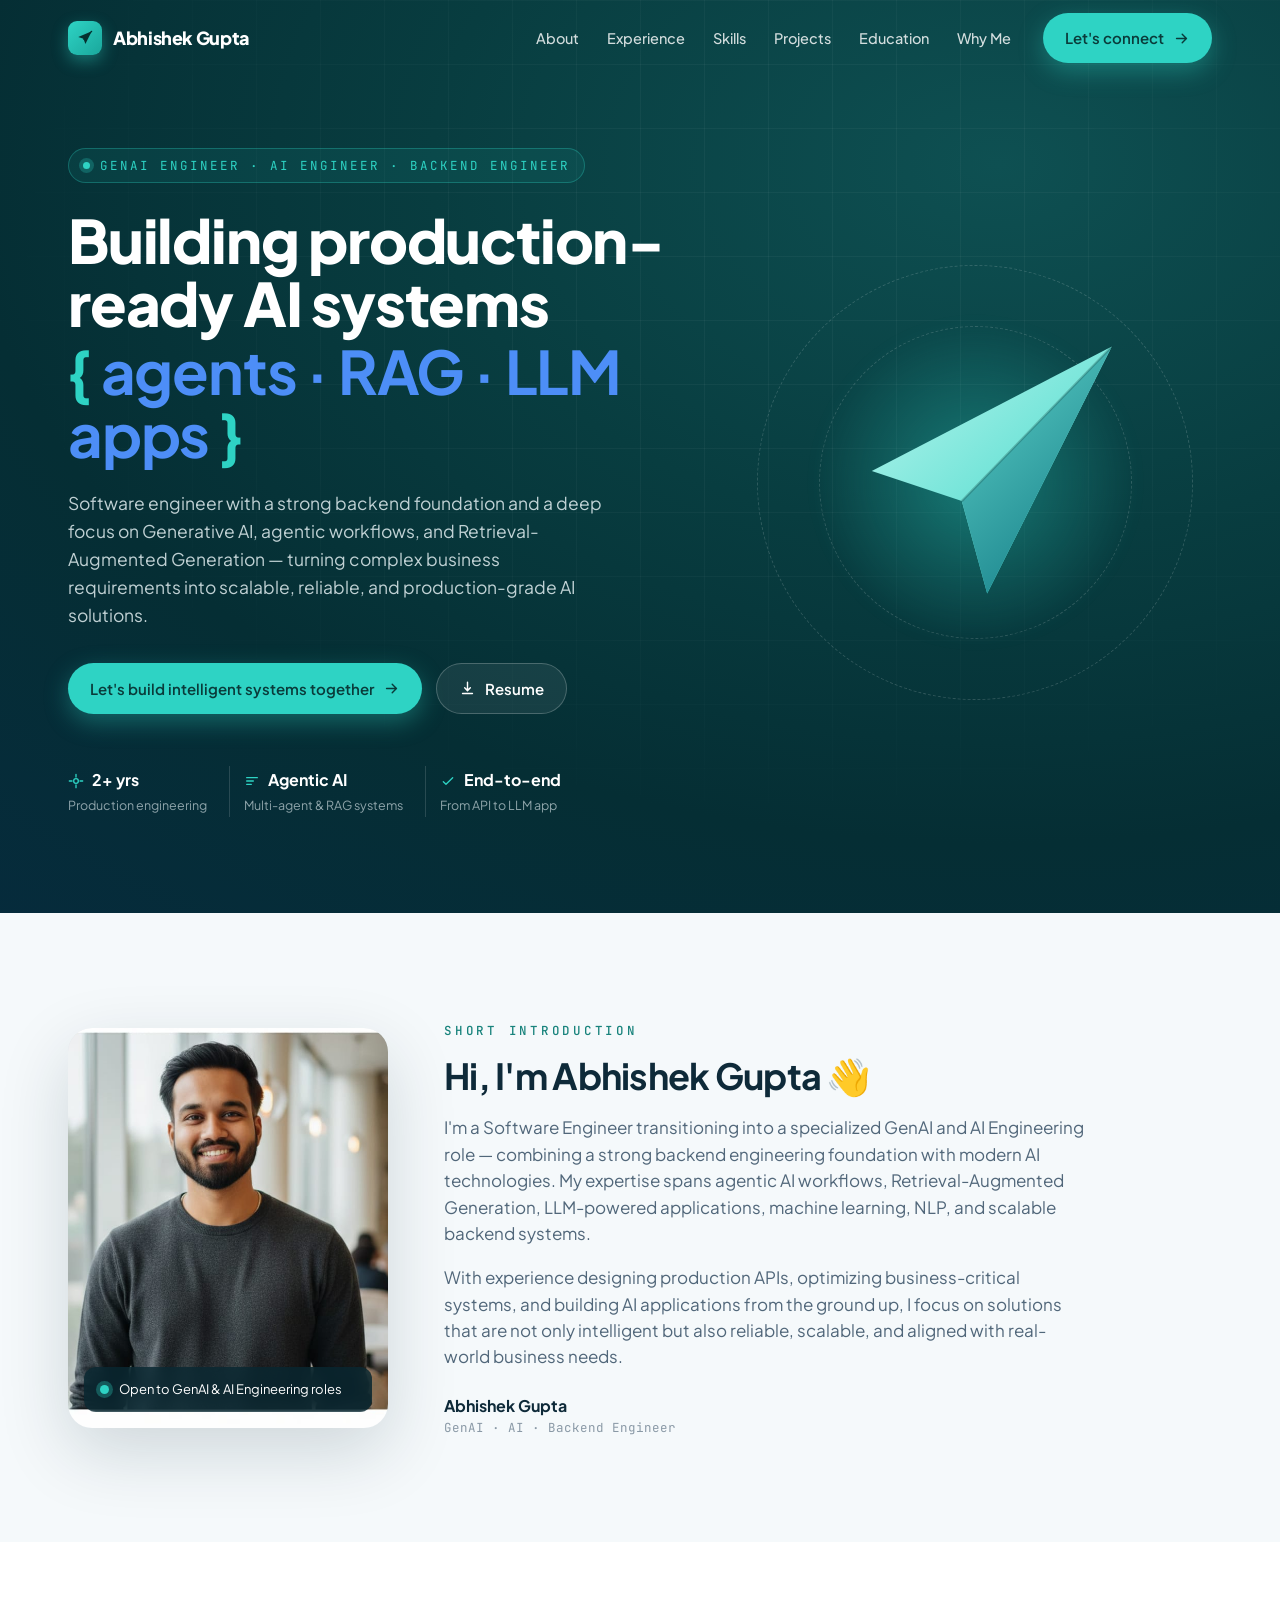
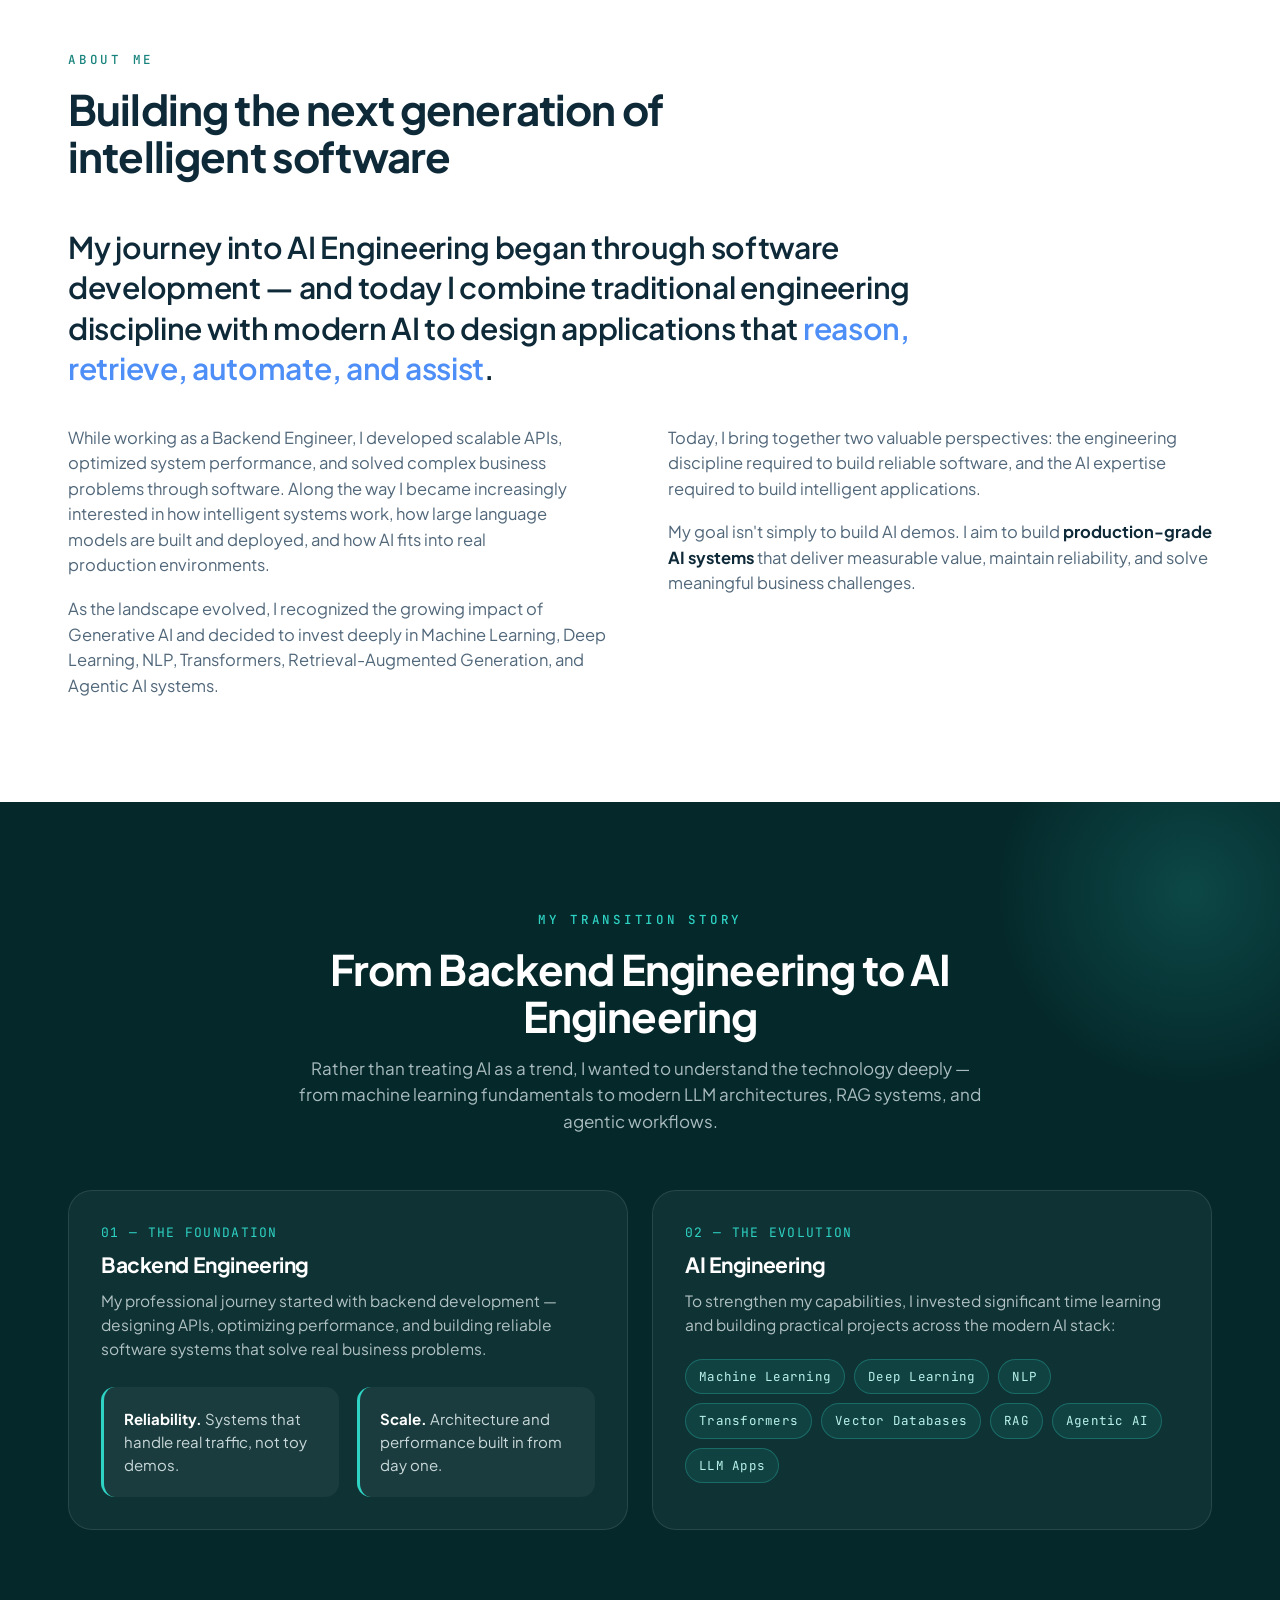
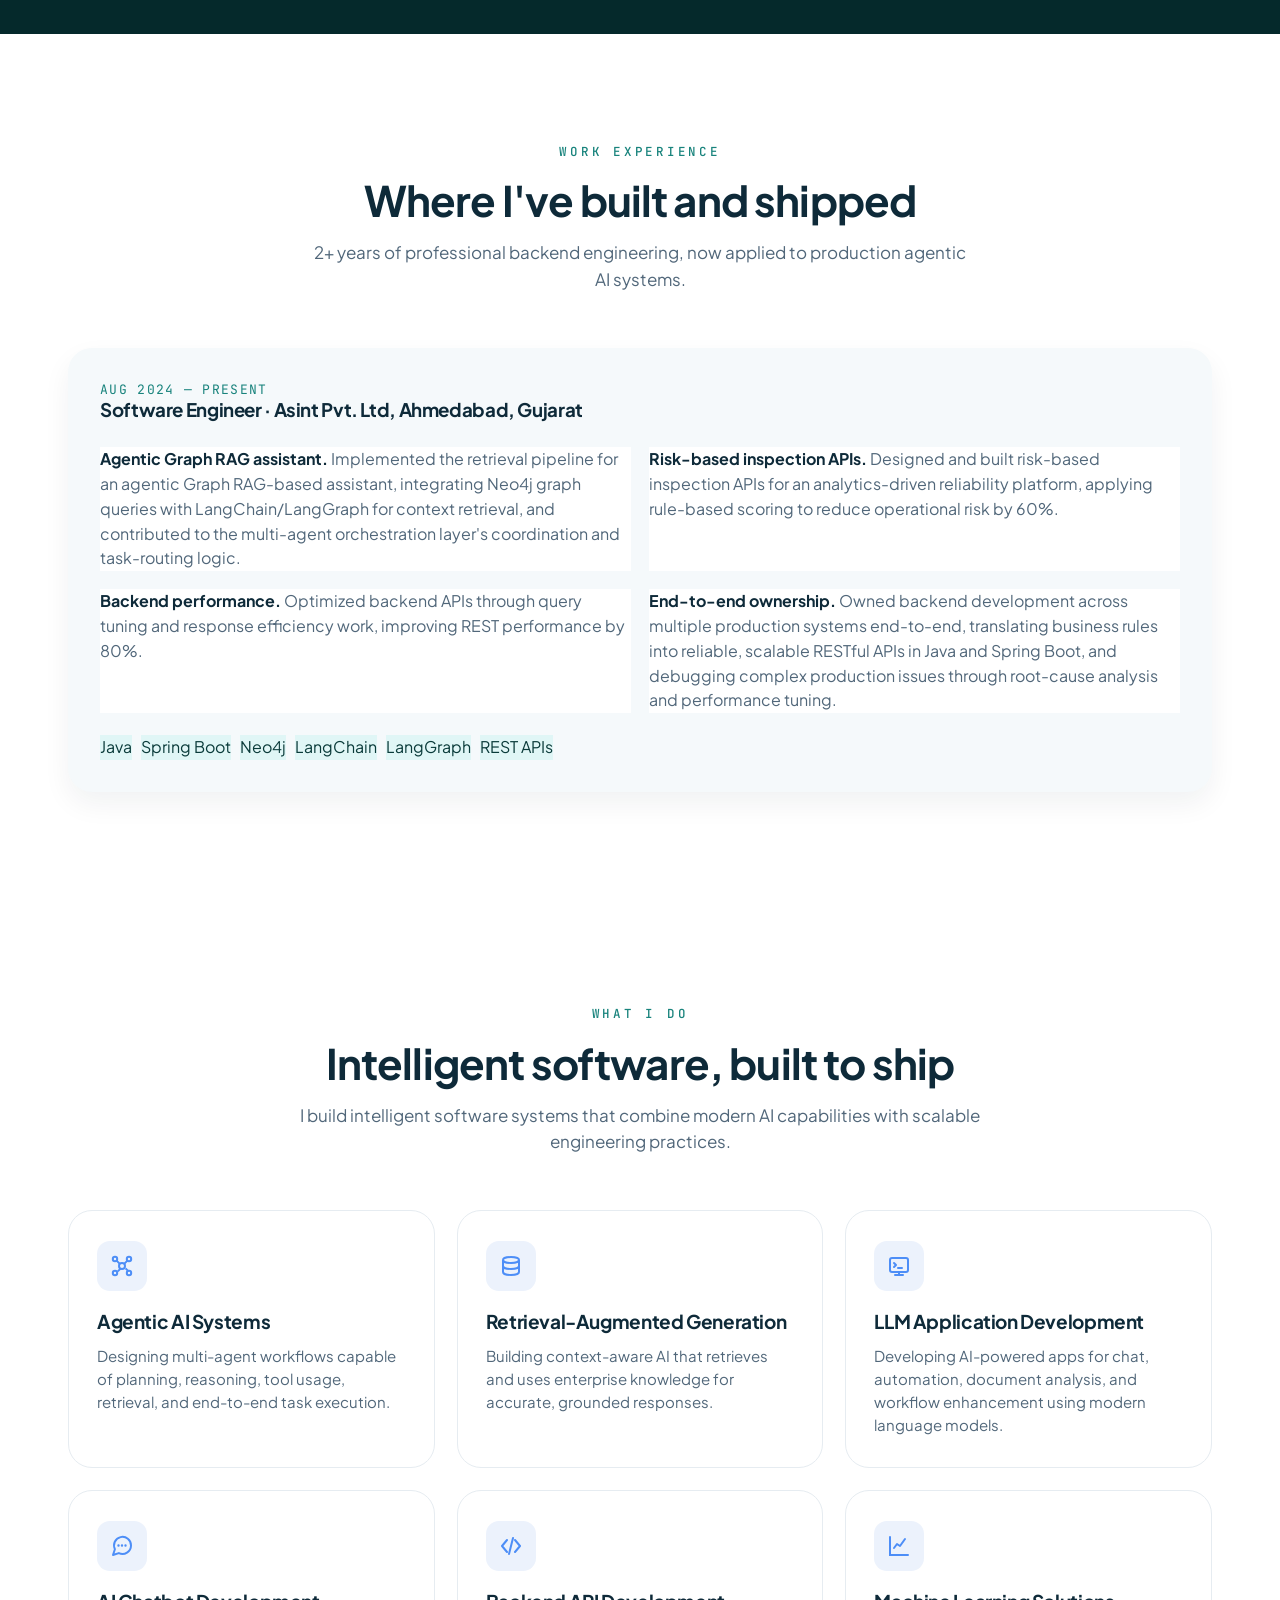
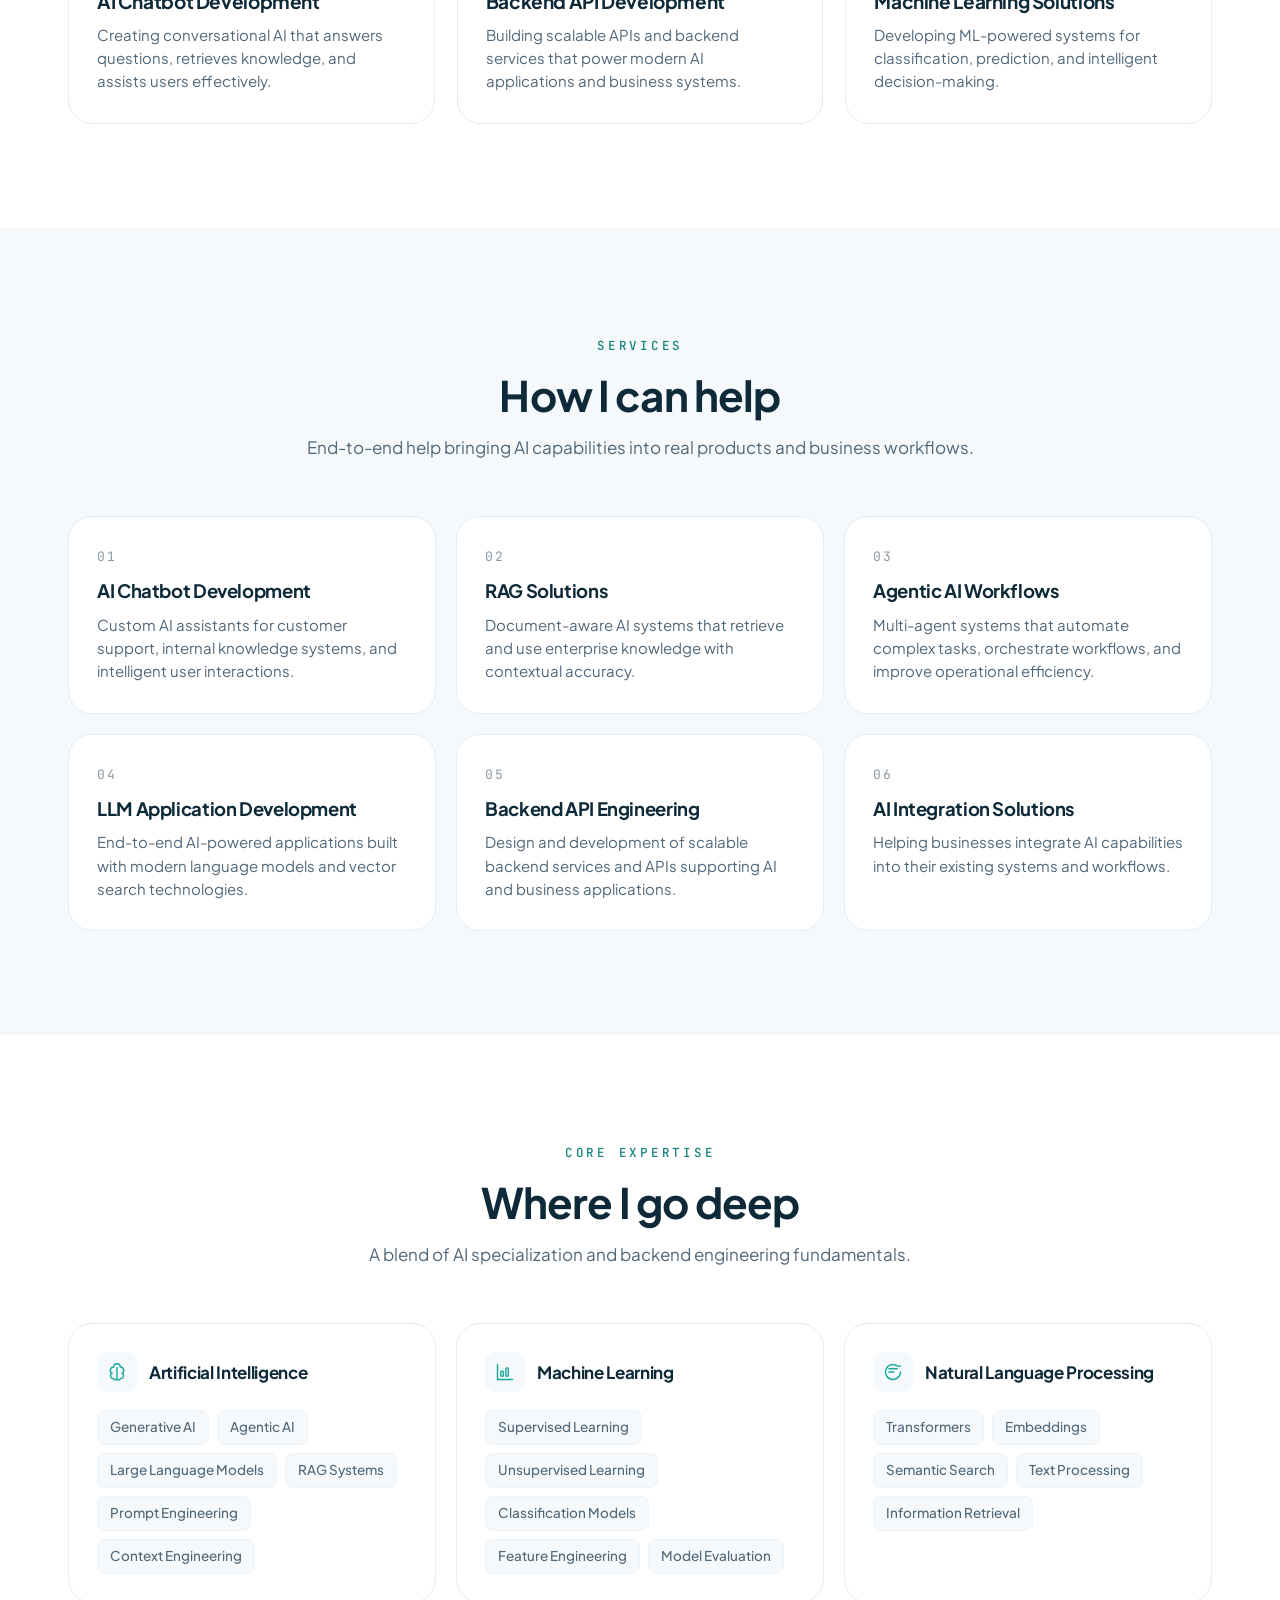
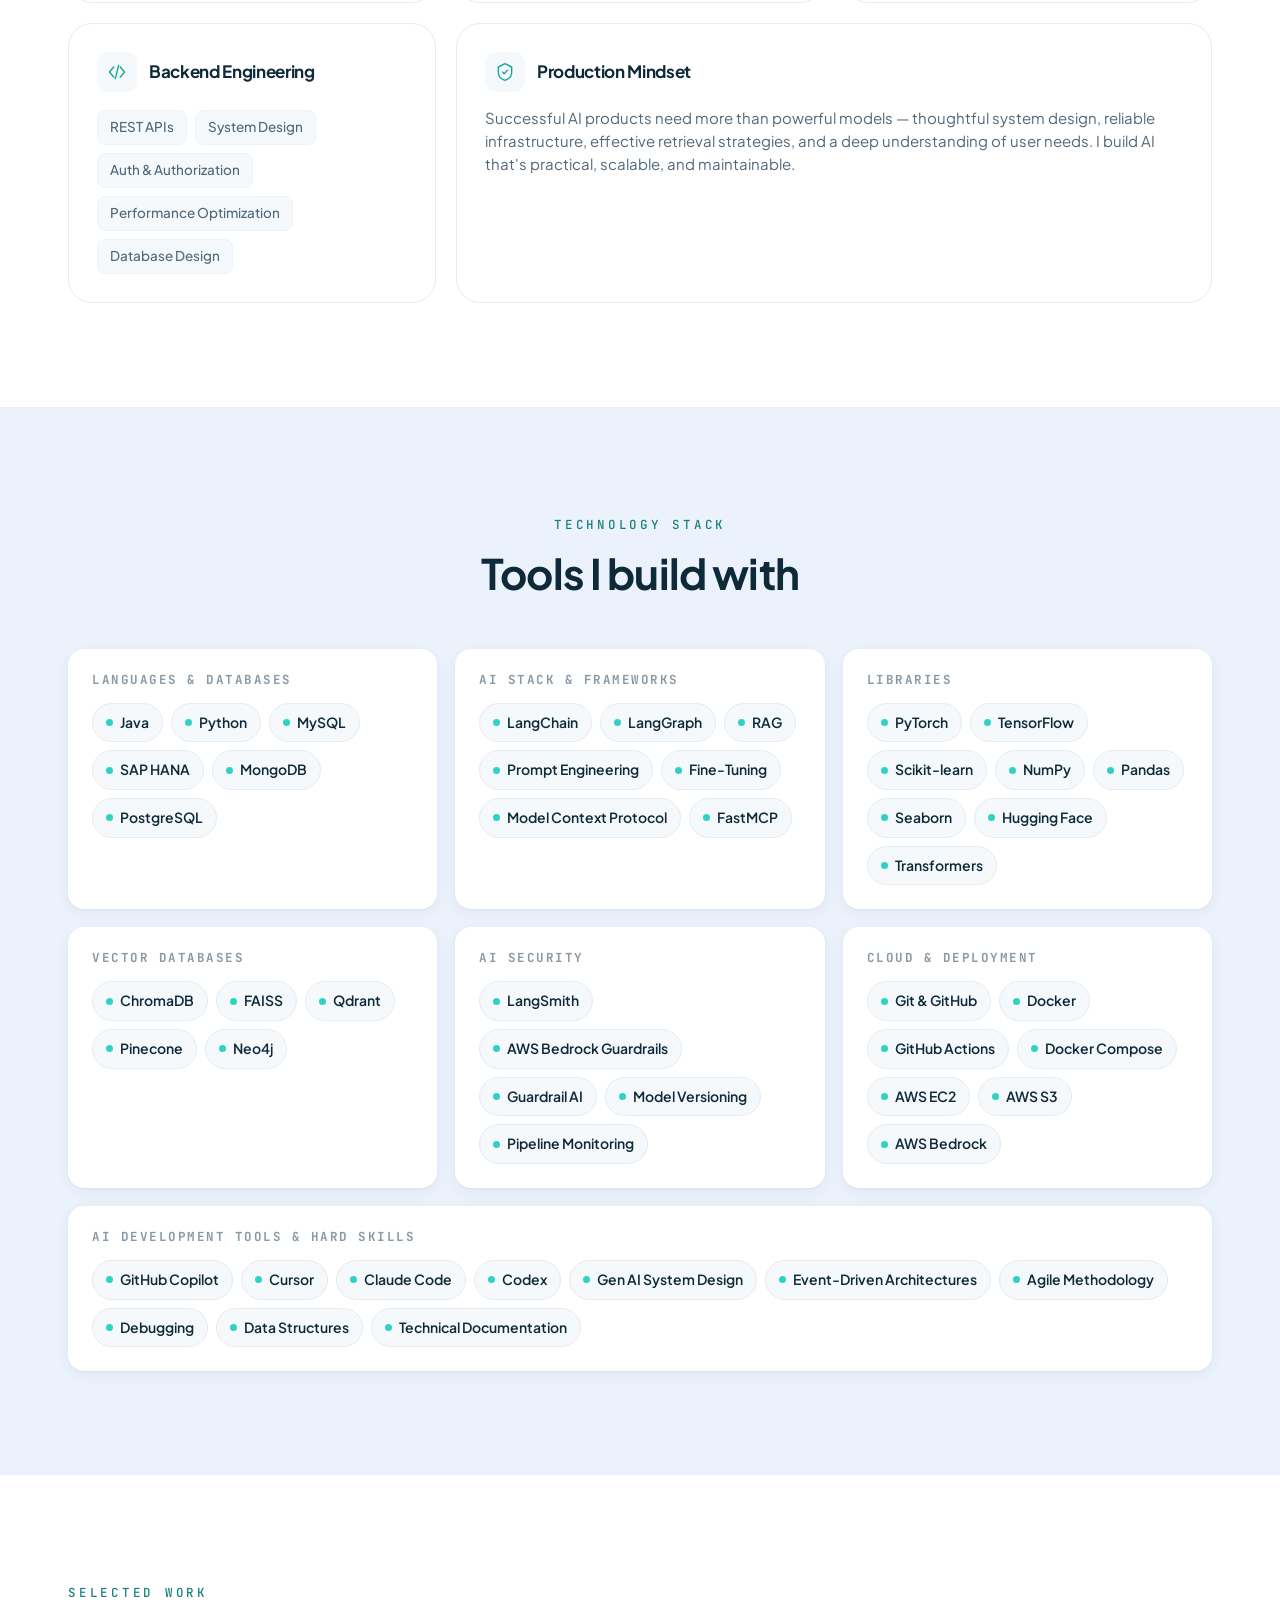
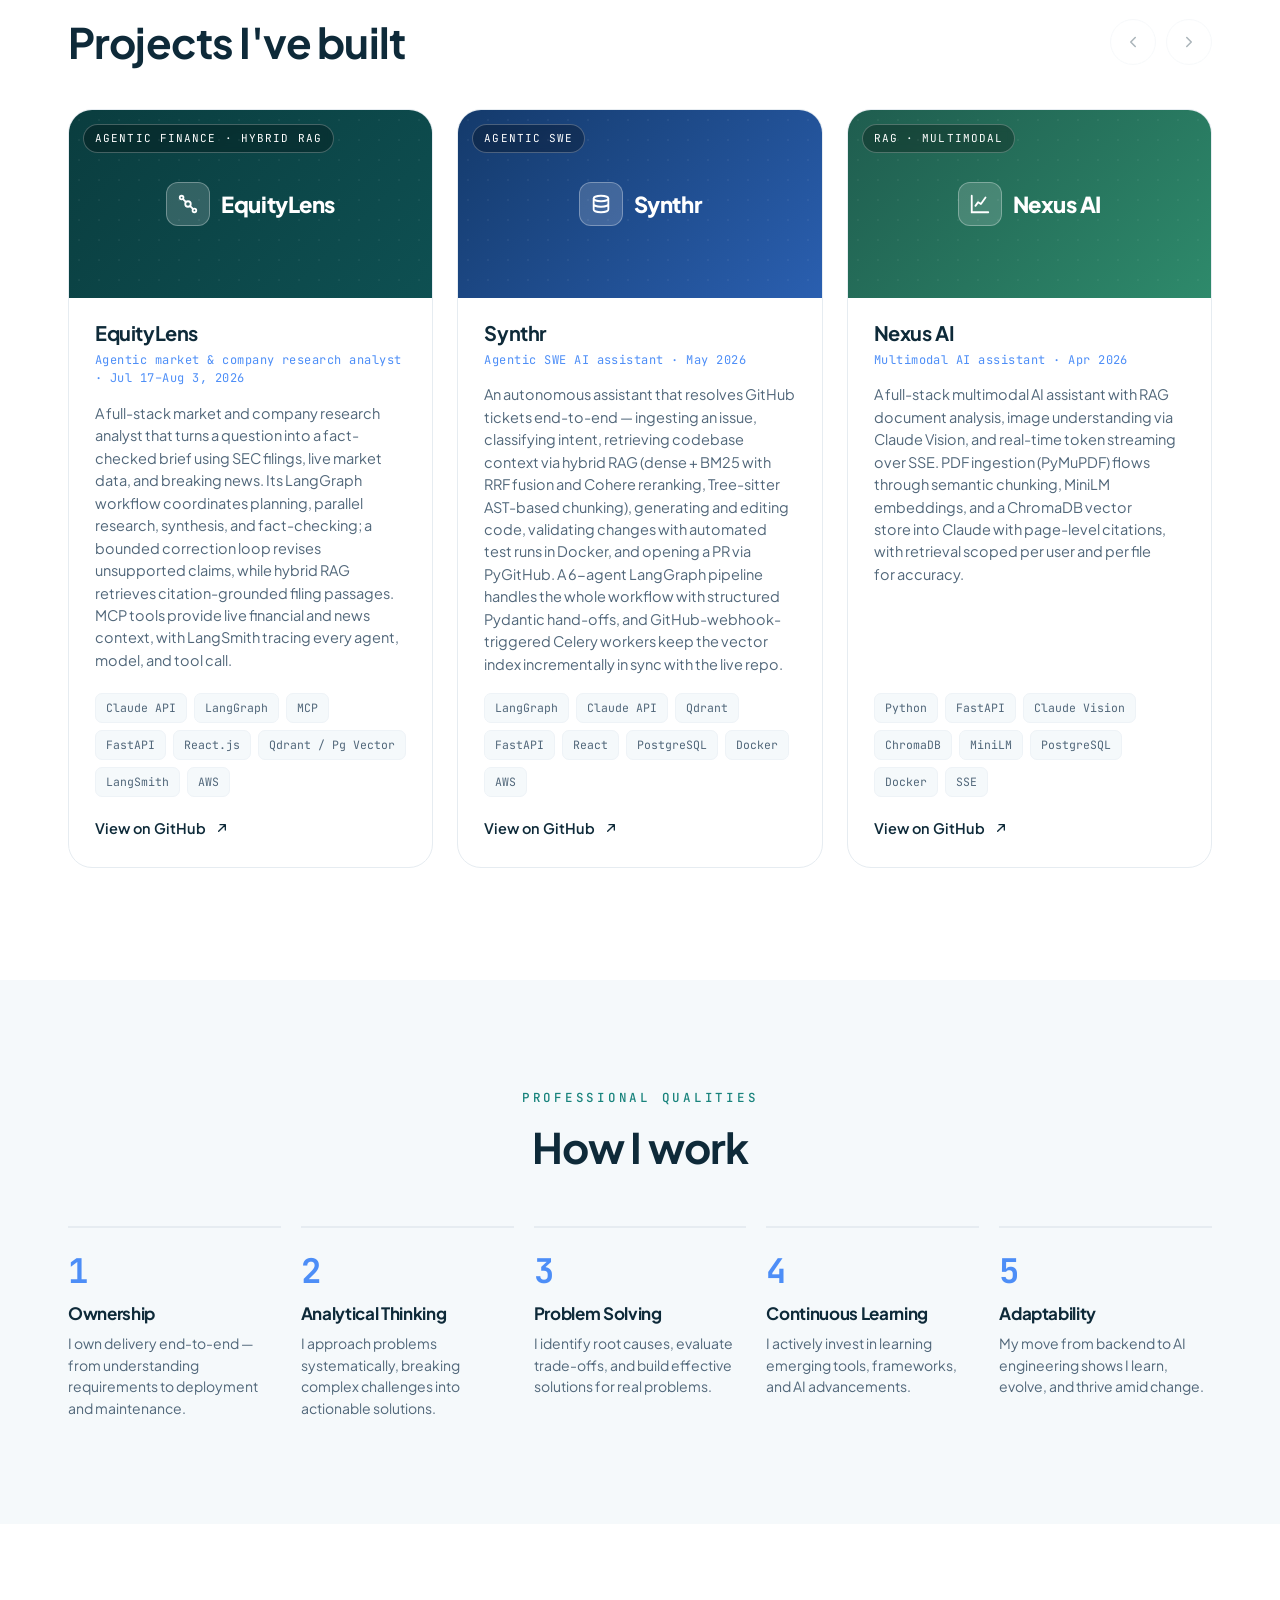
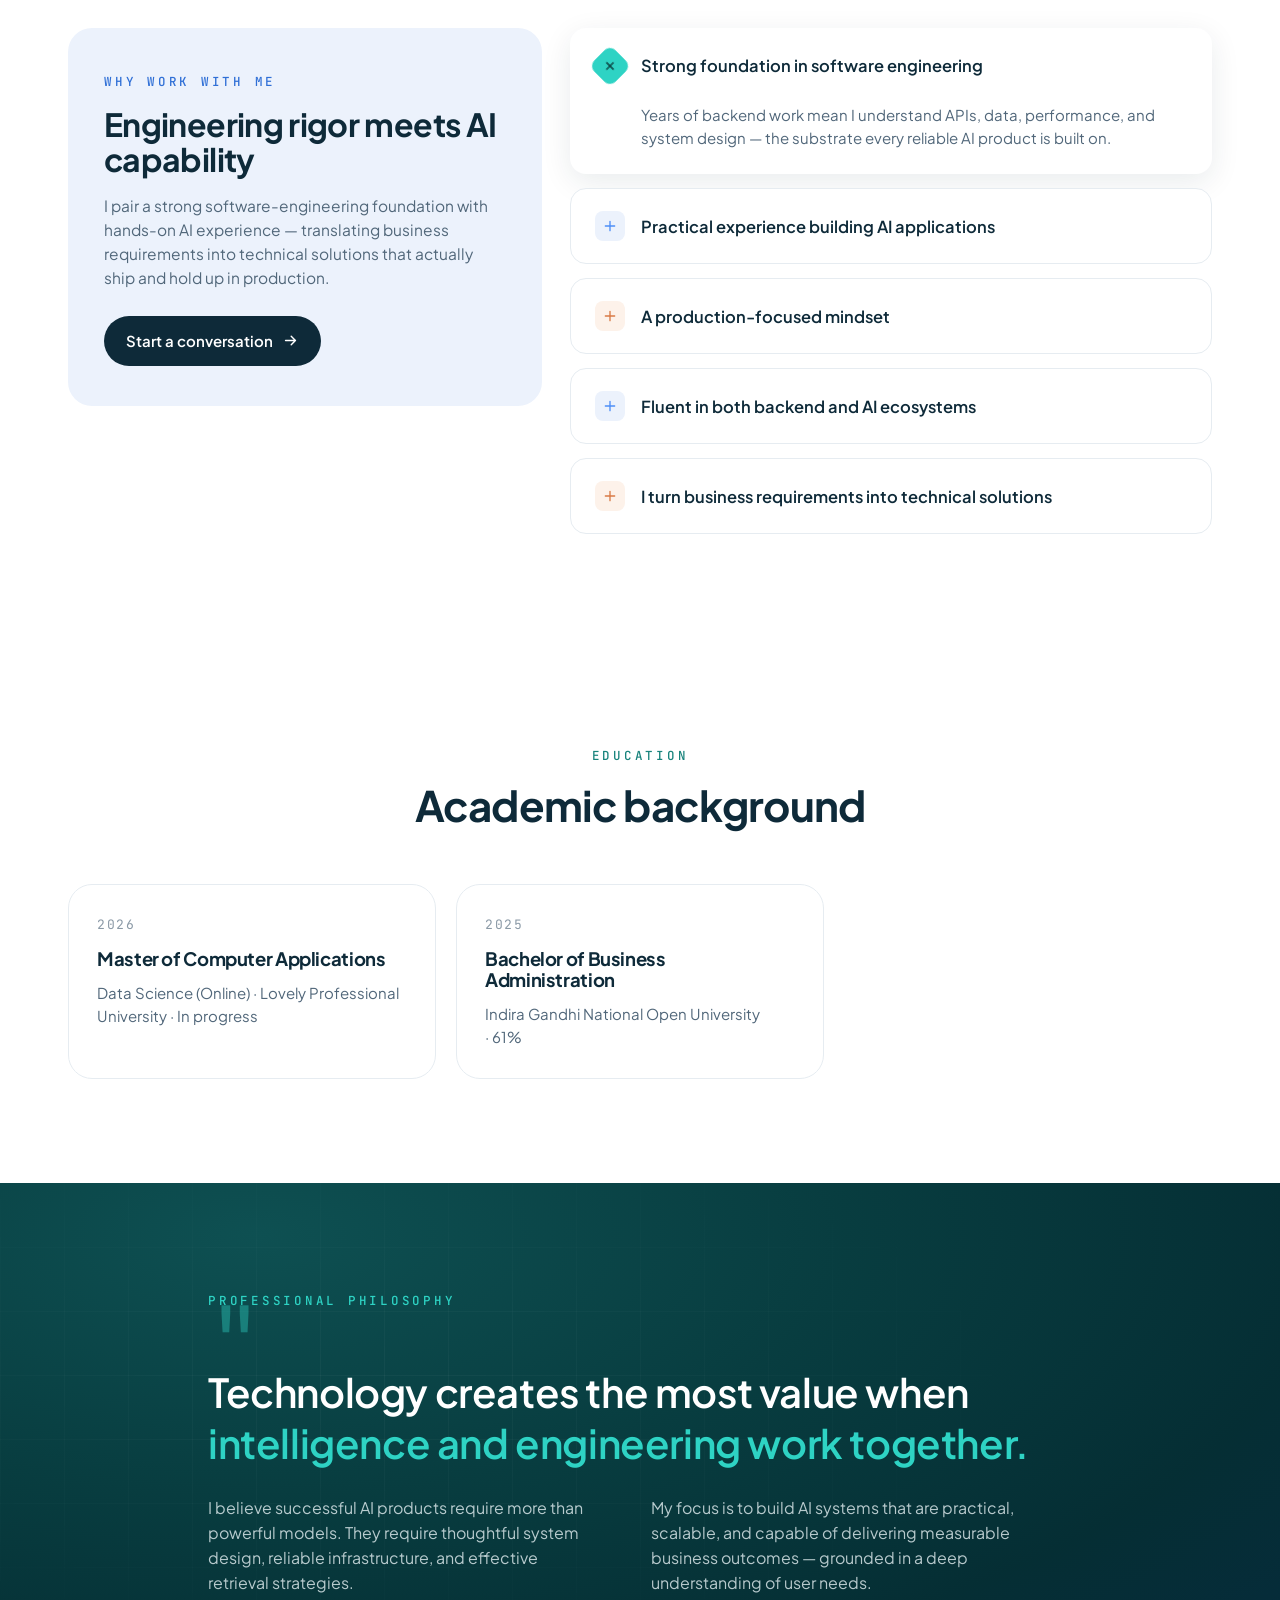
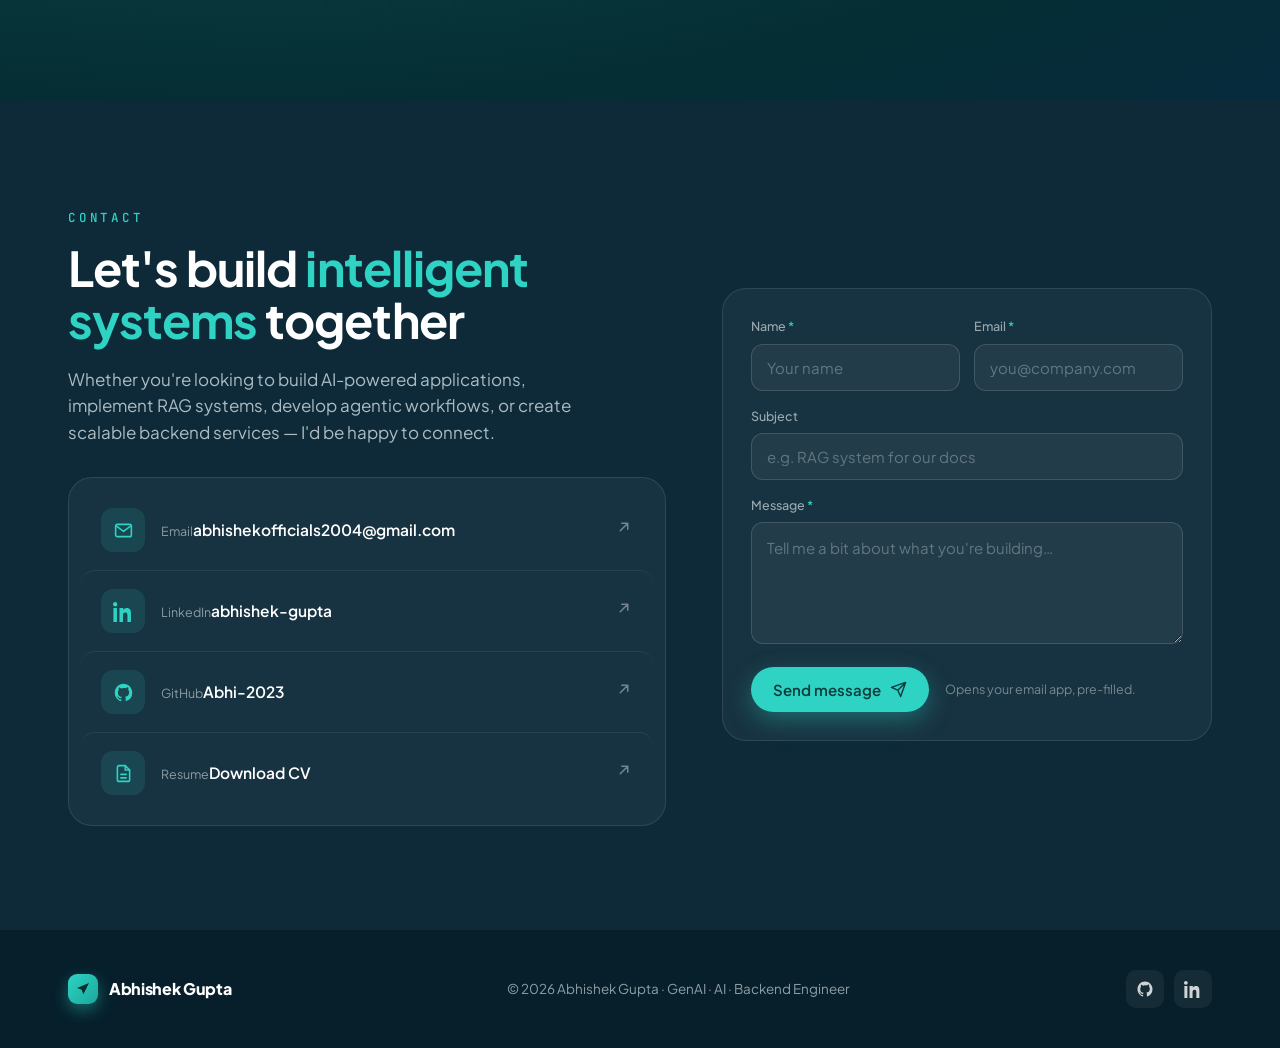
==== commit c521ca8c: "Updated Portfolio" ====
--- a/index.html
+++ b/index.html
@@ -7,7 +7,7 @@
 <link rel="preconnect" href="https://fonts.googleapis.com" />
 <link rel="preconnect" href="https://fonts.gstatic.com" crossorigin />
 <link href="https://fonts.googleapis.com/css2?family=Plus+Jakarta+Sans:wght@400;500;600;700;800&family=JetBrains+Mono:wght@400;500&display=swap" rel="stylesheet" />
-<link rel="stylesheet" href="styles.css" />
+<link rel="stylesheet" href="styles.css?v=20260815-2" />
 </head>
 <body>
 
--- a/styles.css
+++ b/styles.css
@@ -268,25 +268,48 @@
   position: relative; z-index: 2; margin-top: 56px;
   display: grid; grid-template-columns: 1fr 1fr; gap: 24px;
 }
-.path-card {
+.transition .path-card {
   background: rgba(255,255,255,.045); border: 1px solid rgba(255,255,255,.1);
   border-radius: var(--radius-lg); padding: 32px;
 }
-.path-card .pc-num { font-family: var(--mono); font-size: 13px; color: var(--accent); letter-spacing: .1em; }
-.path-card h3 { font-size: 21px; margin-top: 10px; }
-.path-card p { color: rgba(233,244,246,.74); font-size: 15.5px; margin-top: 12px; }
+.transition .path-card .pc-num { font-family: var(--mono); font-size: 13px; color: var(--accent); letter-spacing: .1em; }
+.transition .path-card h3 { font-size: 21px; margin-top: 10px; }
+.transition .path-card p { color: rgba(233,244,246,.74); font-size: 15.5px; margin-top: 12px; }
 .chip-row { display: flex; flex-wrap: wrap; gap: 9px; margin-top: 22px; }
-.chip {
+.transition .chip {
   font-family: var(--mono); font-size: 12.5px; letter-spacing: .02em;
   padding: 7px 13px; border-radius: 999px;
   background: rgba(46,211,196,.1); border: 1px solid rgba(46,211,196,.28); color: #b9f3ec;
 }
 .dual { display: grid; grid-template-columns: 1fr 1fr; gap: 18px; margin-top: 26px; }
-.dual .d {
+.transition .dual .d {
   padding: 20px; border-radius: 14px; background: rgba(255,255,255,.05);
   border-left: 3px solid var(--accent); font-size: 15px; color: rgba(233,244,246,.85);
 }
-.dual .d b { color: #fff; }
+.transition .dual .d b { color: #fff; }
+
+/* The experience section reuses the transition-story layout on a light surface. */
+#experience .path-card {
+  background: var(--surface-soft);
+  border-color: var(--line);
+  box-shadow: 0 12px 28px rgba(14,42,57,.06);
+  border-radius: var(--radius-lg);
+  padding: 32px;
+}
+#experience .path-card .pc-num { font-family: var(--mono); font-size: 13px; color: #18837c; letter-spacing: .1em; }
+#experience .path-card h3 { color: var(--ink); }
+#experience .path-card p { color: var(--ink-2); }
+#experience .path-card .dual .d {
+  background: #fff;
+  color: var(--ink-2);
+  line-height: 1.55;
+}
+#experience .path-card .dual .d b { color: var(--ink); }
+#experience .path-card .chip {
+  background: rgba(46,211,196,.10);
+  border-color: rgba(46,211,196,.42);
+  color: var(--accent-ink);
+}
 
 /* ============================================================
    WHAT I DO
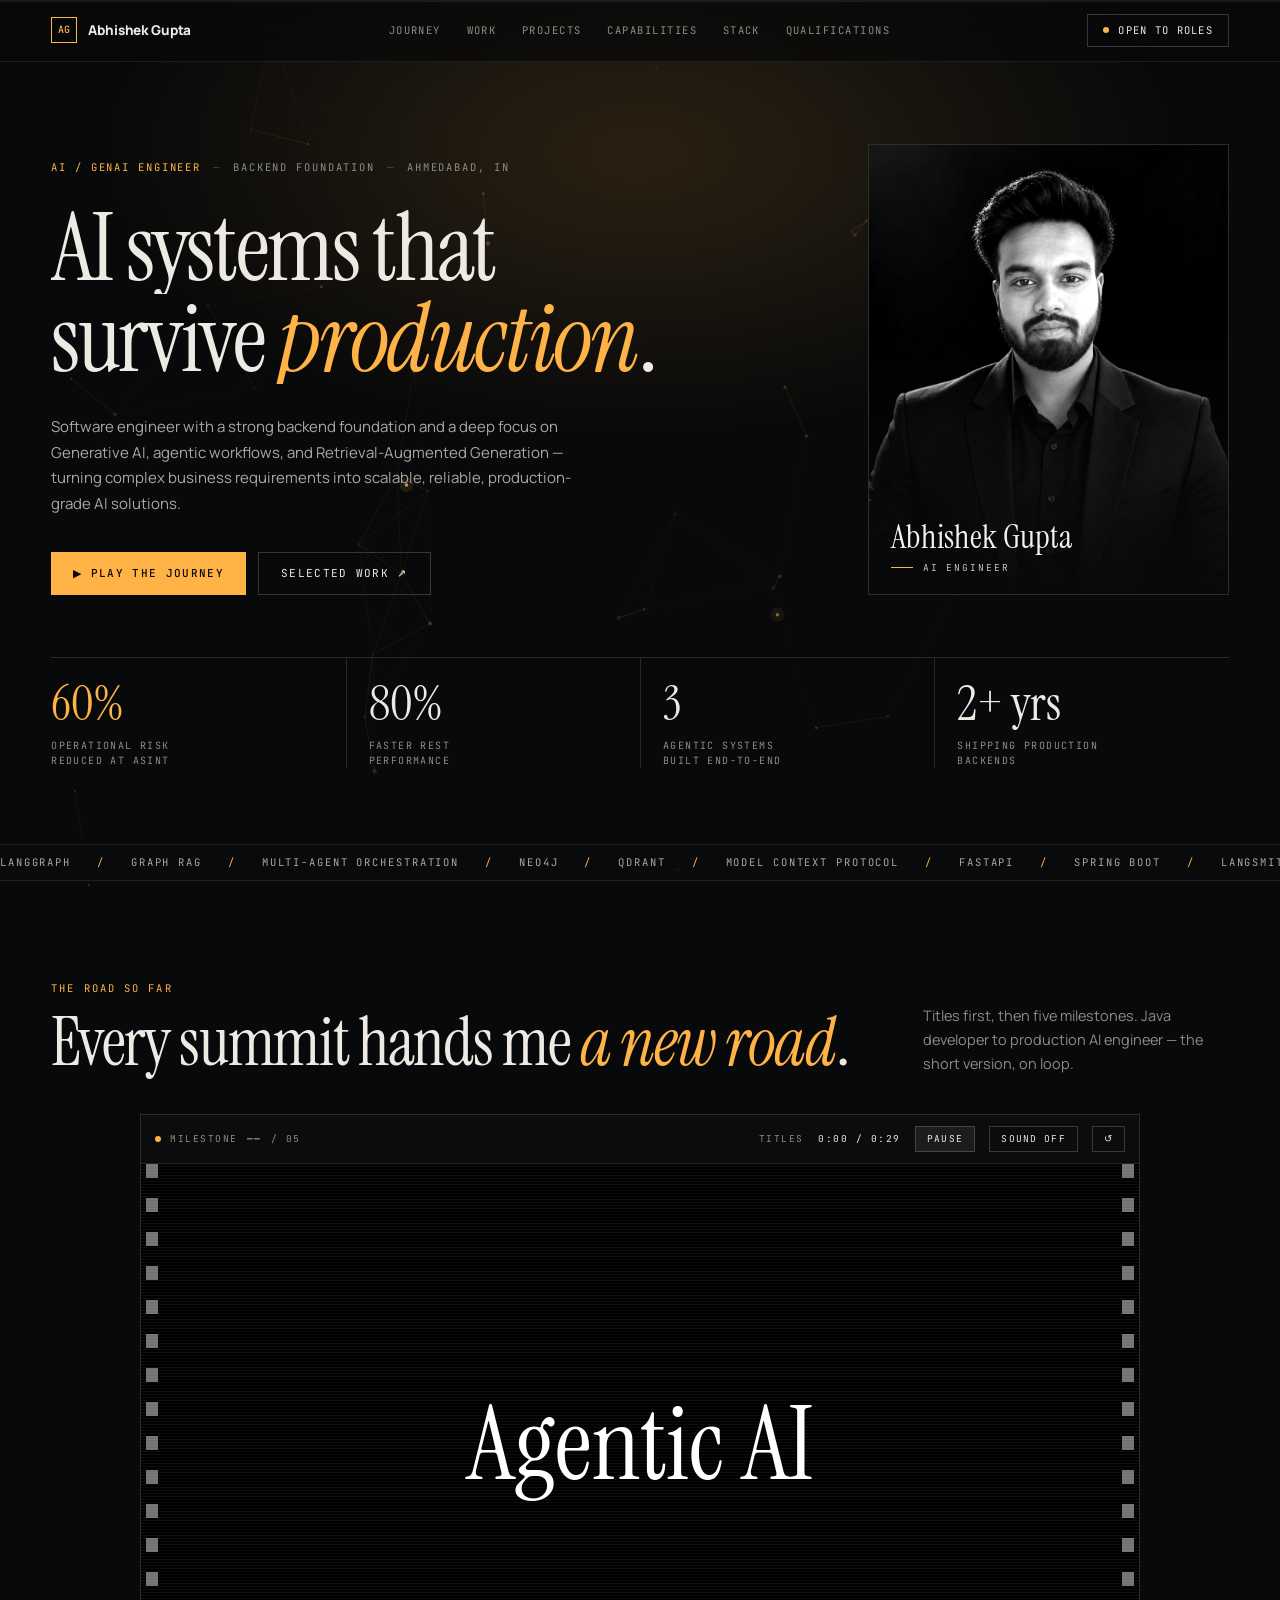
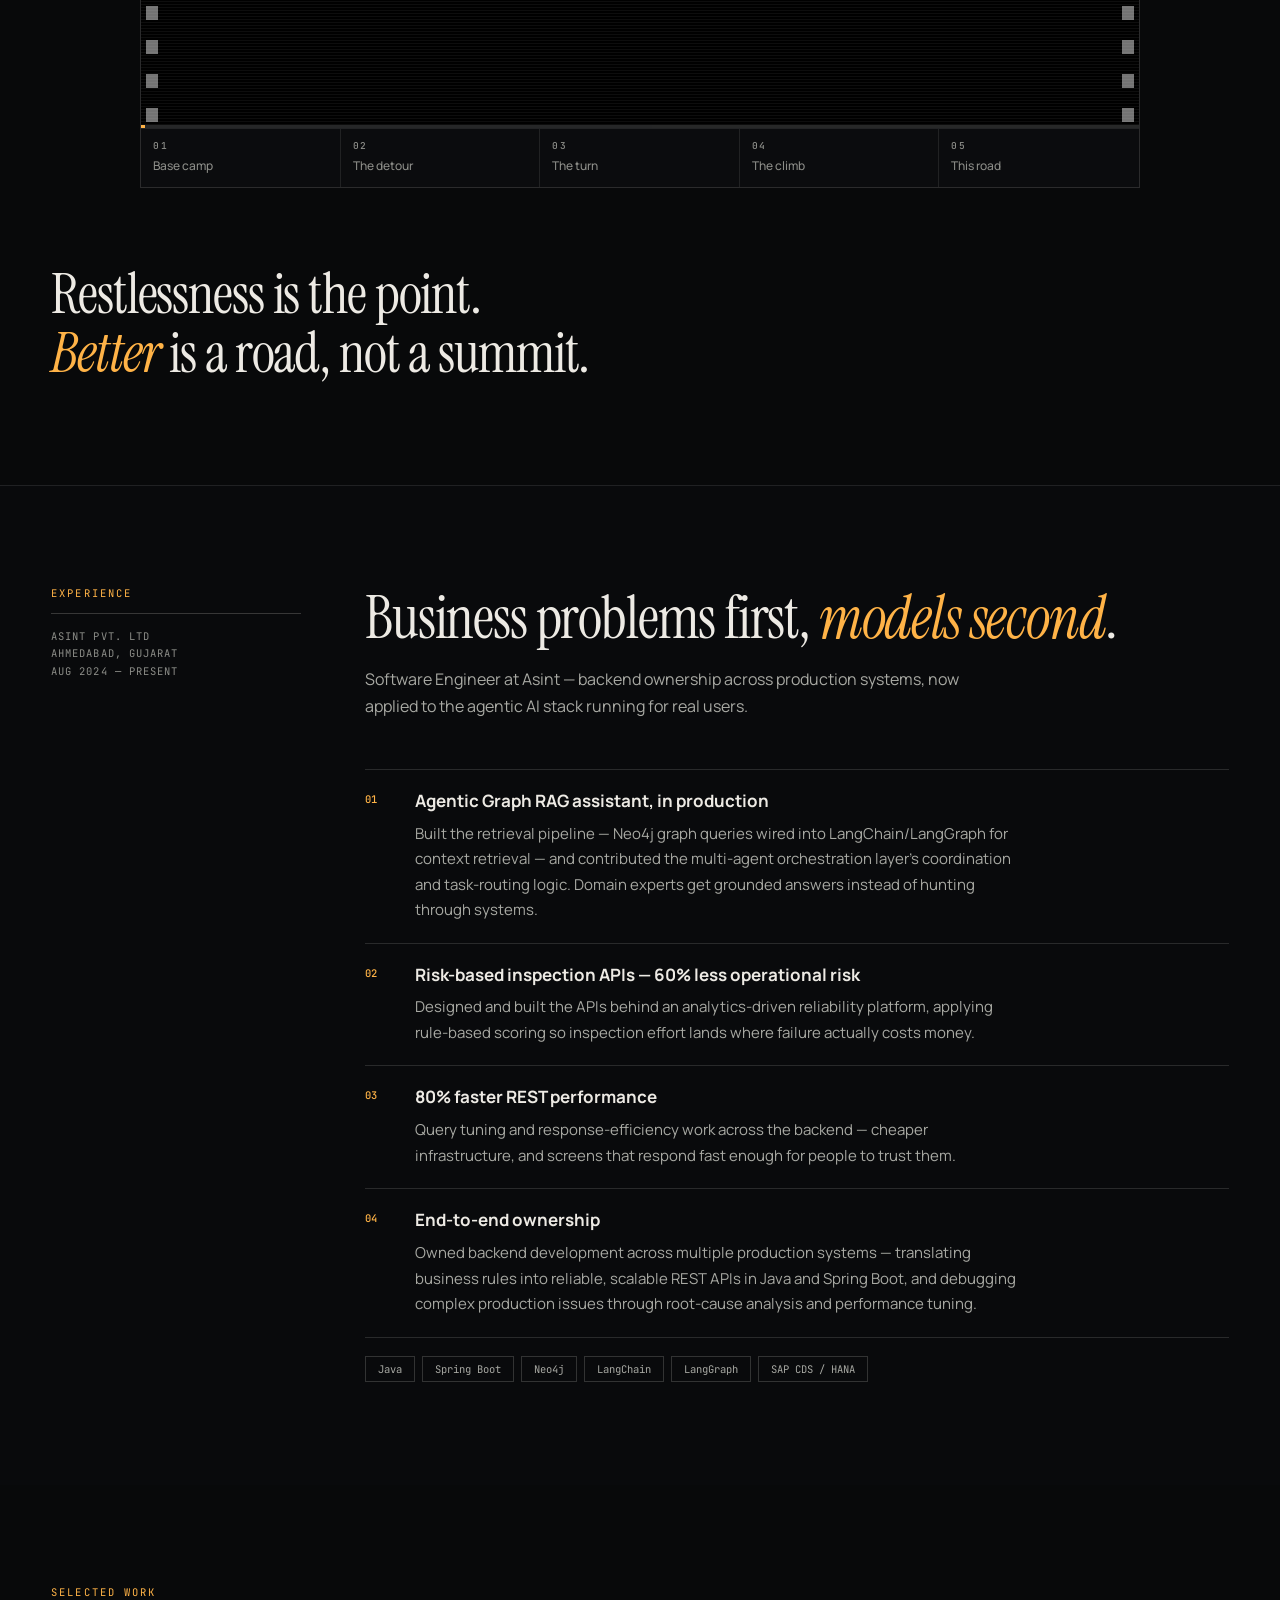
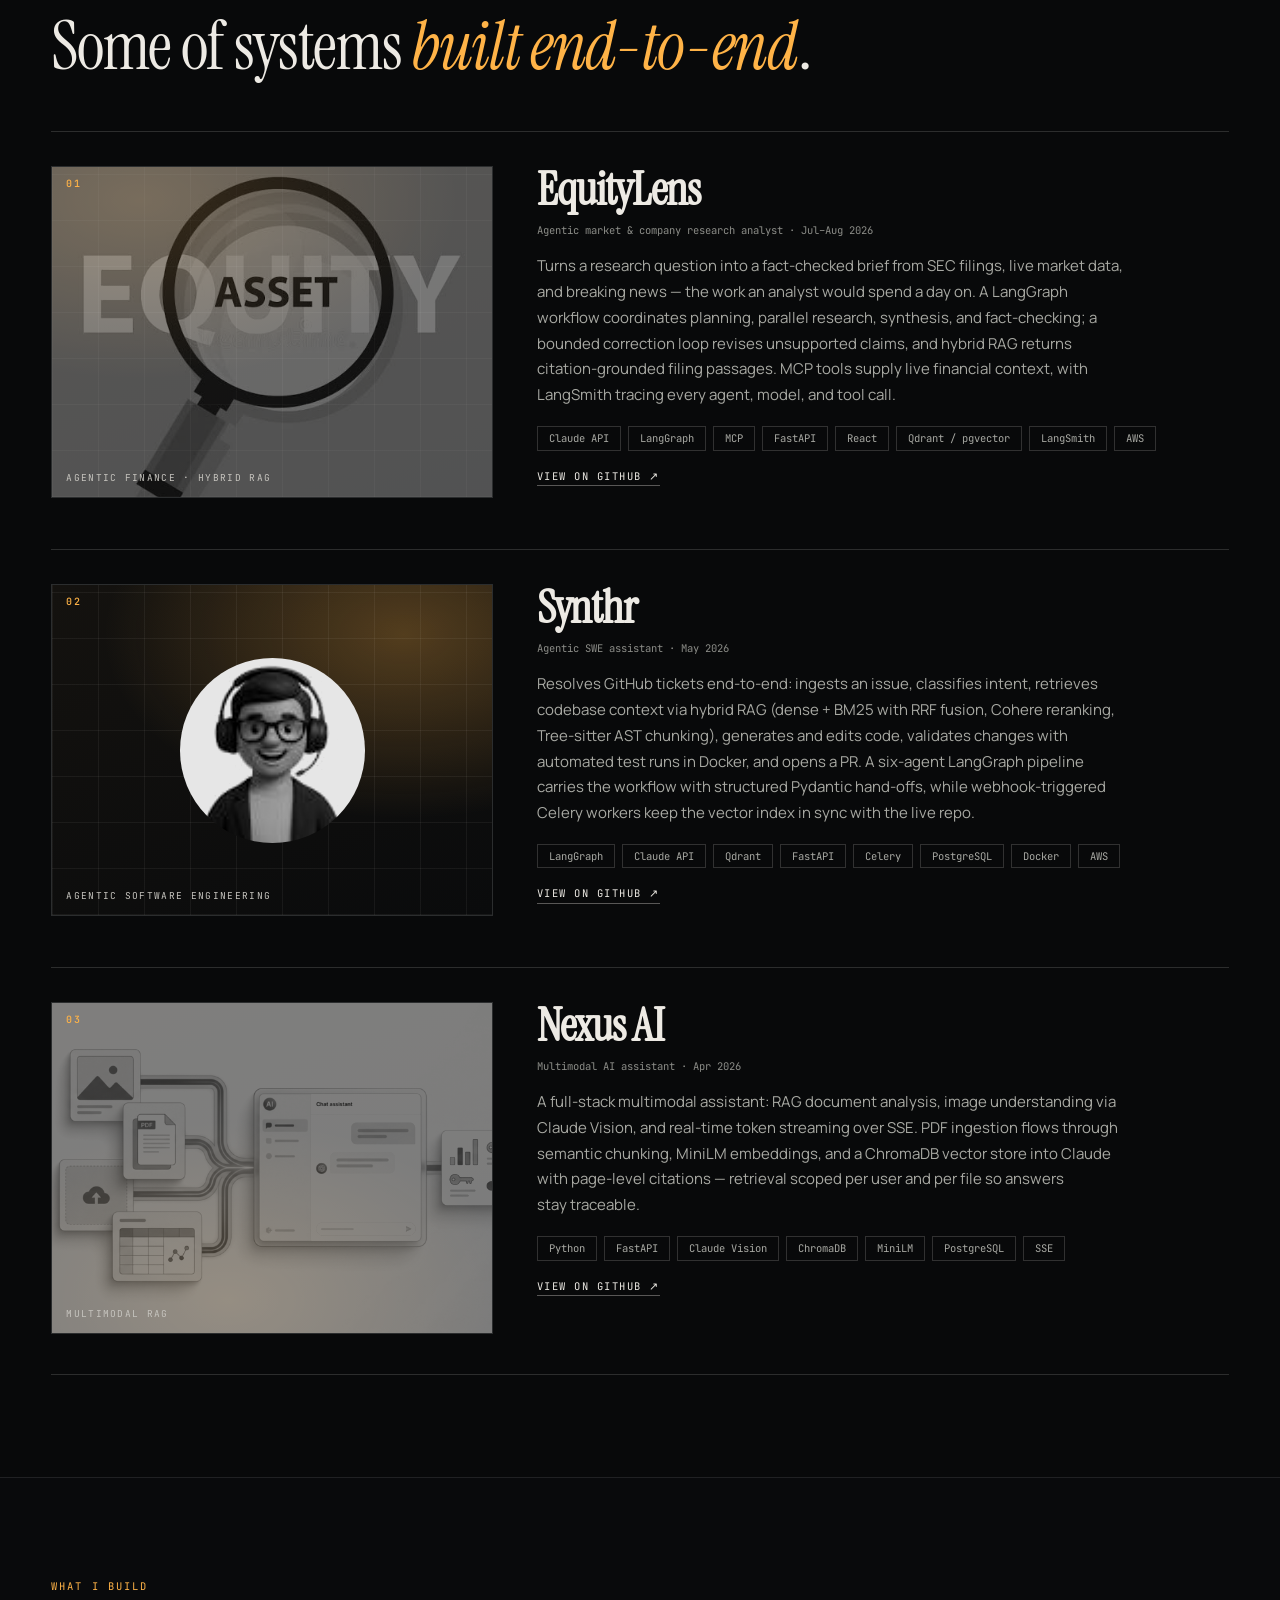
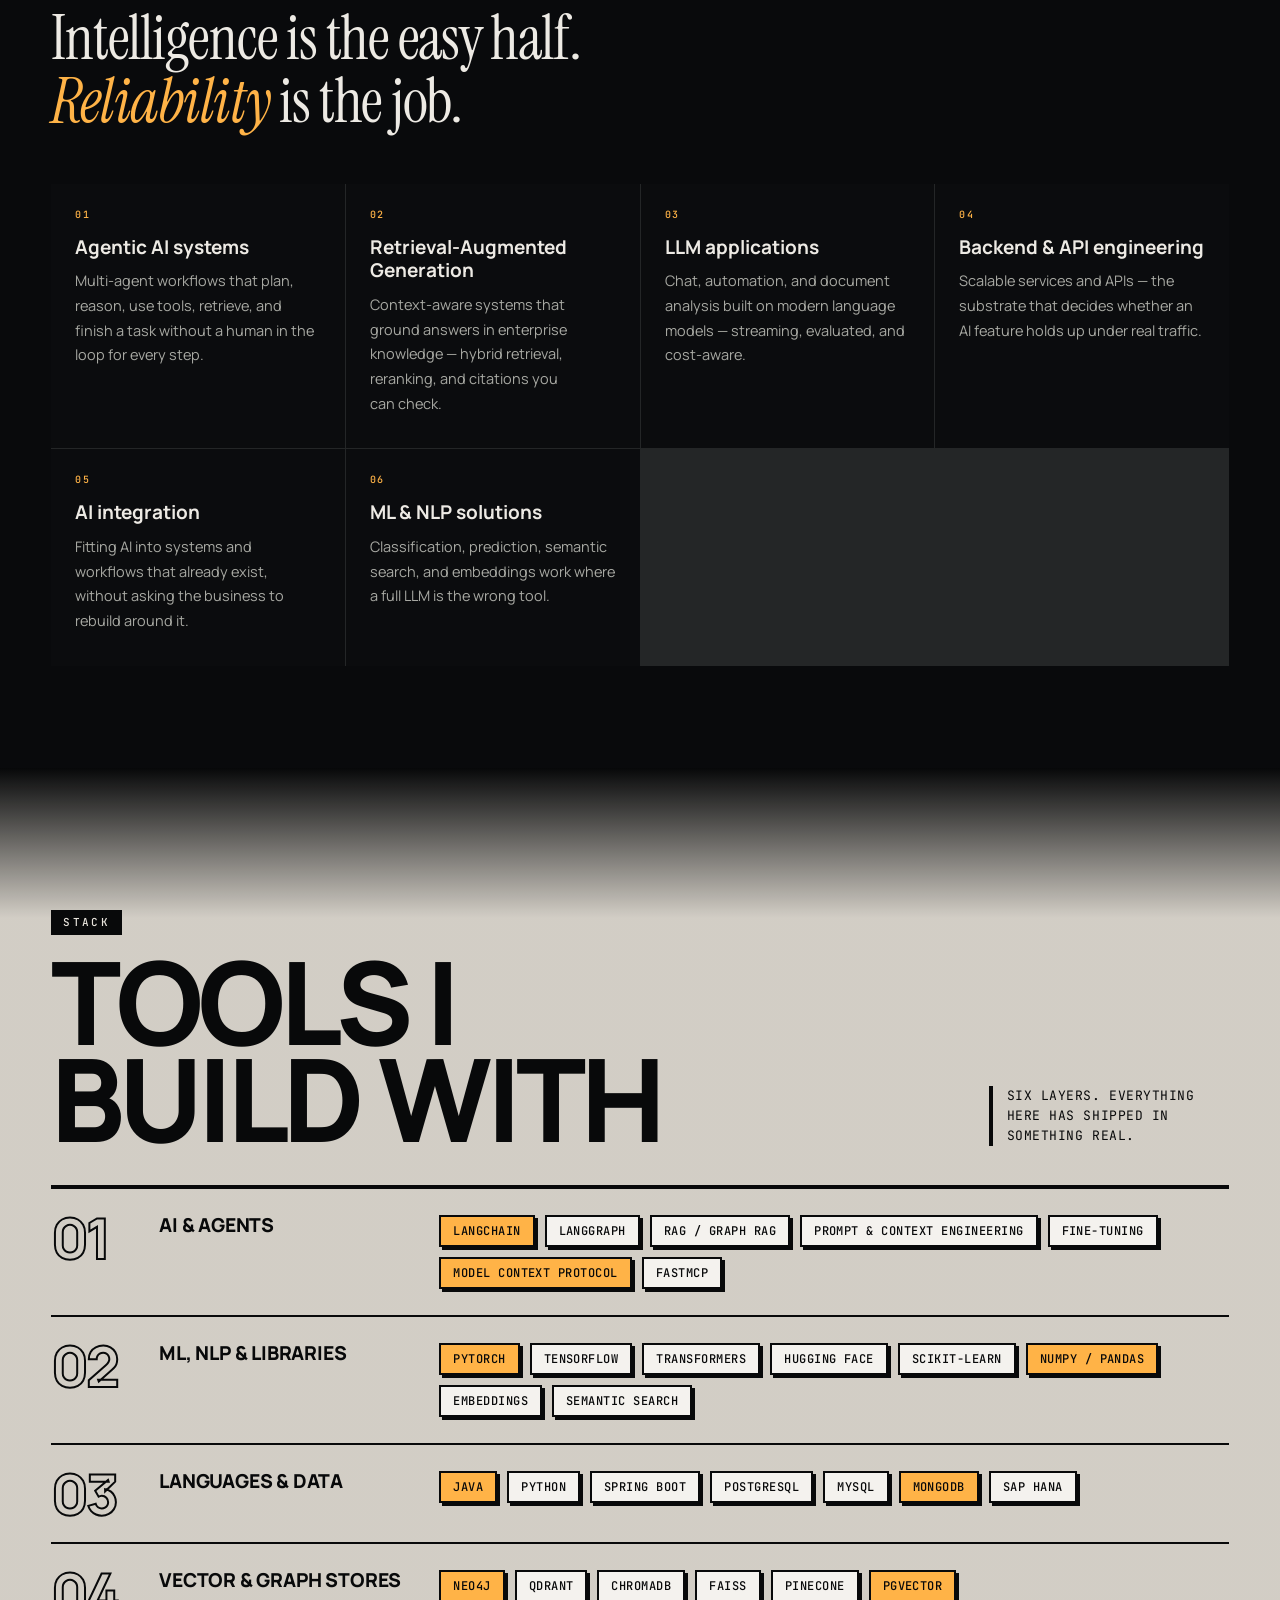
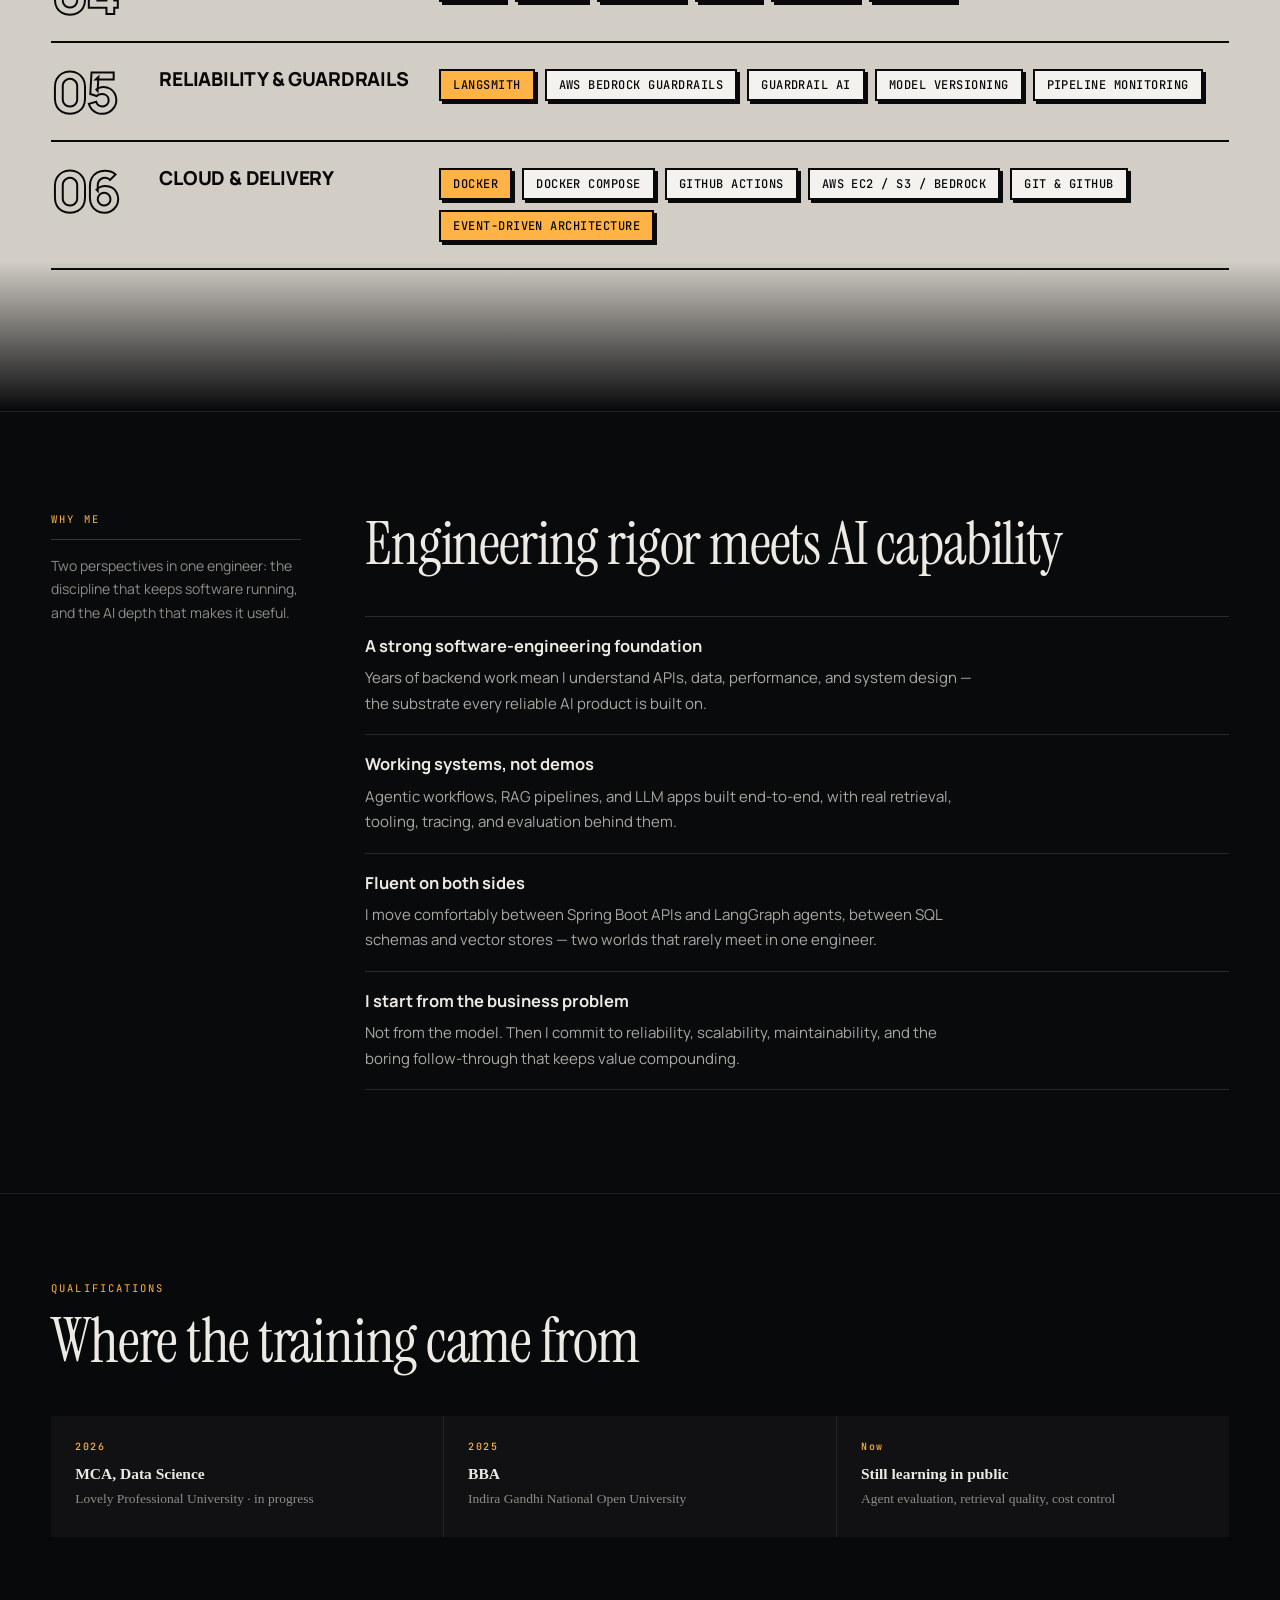
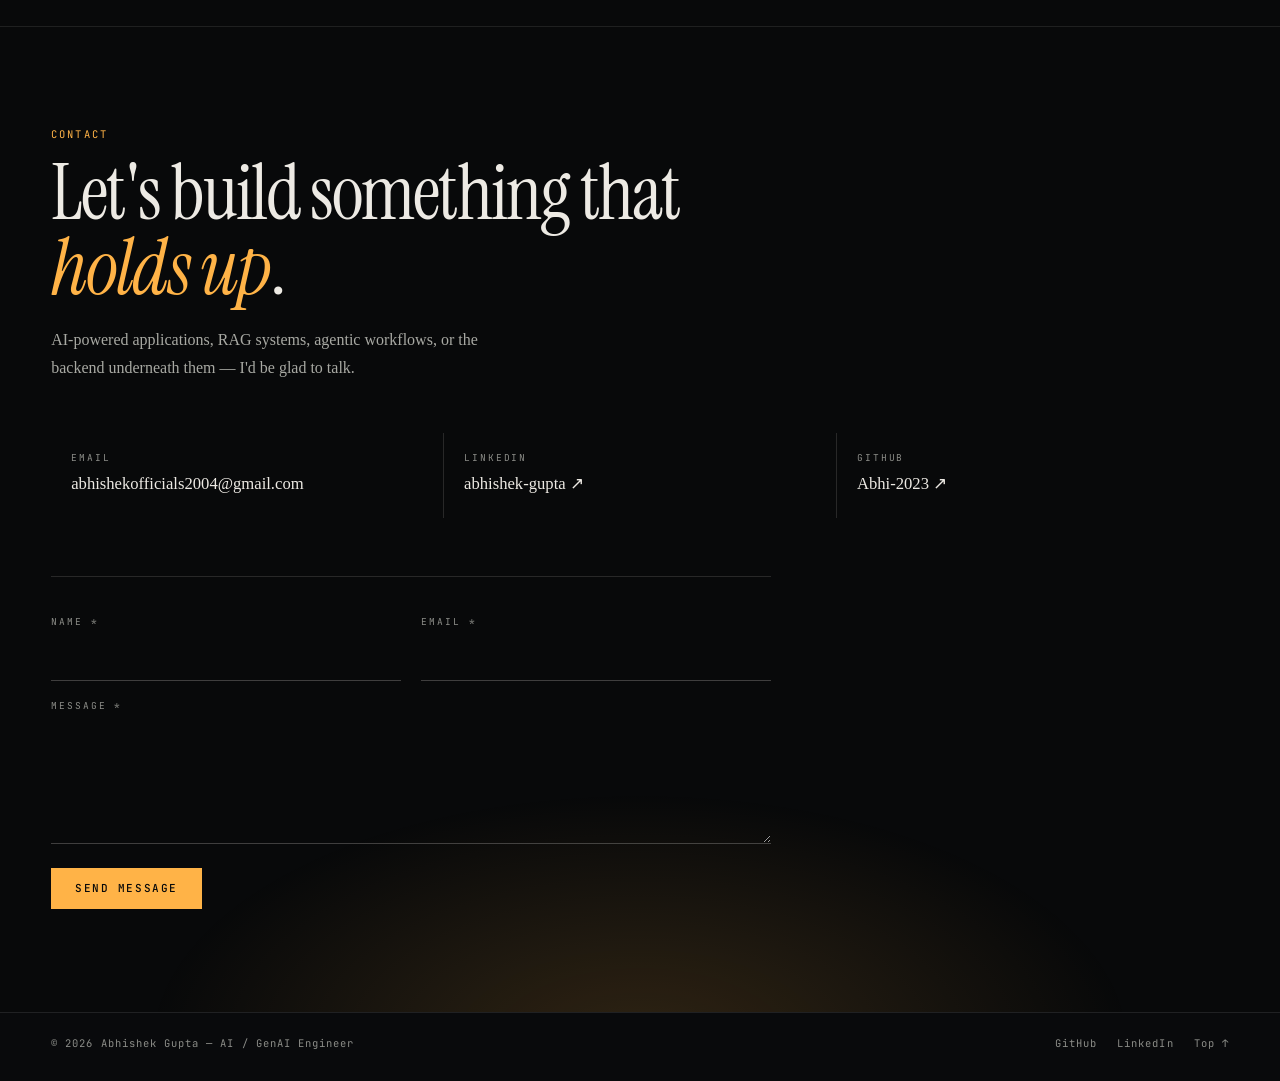
==== commit 52b7d855: "Updated The Portfolio" ====
--- a/index.html
+++ b/index.html
@@ -1,588 +1,387 @@
 <!DOCTYPE html>
-<html lang="en">
+<html>
 <head>
-<meta charset="UTF-8" />
-<meta name="viewport" content="width=device-width, initial-scale=1.0" />
-<title>Abhishek Gupta — GenAI &amp; AI Engineer</title>
-<link rel="preconnect" href="https://fonts.googleapis.com" />
-<link rel="preconnect" href="https://fonts.gstatic.com" crossorigin />
-<link href="https://fonts.googleapis.com/css2?family=Plus+Jakarta+Sans:wght@400;500;600;700;800&family=JetBrains+Mono:wght@400;500&display=swap" rel="stylesheet" />
-<link rel="stylesheet" href="styles.css?v=20260815-2" />
+  <meta charset="utf-8">
+  <title>Abhishek Gupta — AI Engineer</title>
+  <style>
+    * { margin: 0; padding: 0; box-sizing: border-box; }
+    body { background: #faf9f5; display: flex; align-items: center; justify-content: center; min-height: 100vh; font-family: -apple-system, BlinkMacSystemFont, sans-serif; }
+    #__bundler_loading { position: fixed; bottom: 20px; right: 20px; font: 13px/1.4 -apple-system, BlinkMacSystemFont, sans-serif; color: #666; background: #fff; padding: 8px 14px; border-radius: 8px; box-shadow: 0 1px 4px rgba(0,0,0,0.12); z-index: 10000; }
+    #__bundler_thumbnail { position: fixed; inset: 0; width: 100%; height: 100%; display: flex; align-items: center; justify-content: center; background: #faf9f5; z-index: 9999; }
+    #__bundler_thumbnail svg { width: 100%; height: 100%; object-fit: contain; }
+    #__bundler_placeholder { color: #999; font-size: 14px; }
+  </style>
+  <noscript>
+    <style>#__bundler_loading { display: none; }</style>
+    <div style="position:fixed;bottom:12px;left:12px;font:13px/1.4 -apple-system,BlinkMacSystemFont,sans-serif;color:#999;background:rgba(255,255,255,0.9);padding:6px 12px;border-radius:6px;box-shadow:0 1px 4px rgba(0,0,0,0.08);z-index:10000;">
+      This page requires JavaScript to display.
+    </div>
+  </noscript>
 </head>
 <body>
-
-<!-- ===================== NAV ===================== -->
-<header class="nav" id="nav">
-  <div class="wrap">
-    <a class="brand" href="#top" aria-label="Abhishek Gupta home">
-      <span class="mark" aria-hidden="true">
-        <svg viewBox="0 0 24 24" fill="none"><path d="M21 3 3 10.5l7 2.5 2.5 7L21 3Z" fill="#06302f"/><path d="M21 3 10 13.5" stroke="#06302f" stroke-width="1.4" stroke-linecap="round"/></svg>
-      </span>
-      Abhishek&nbsp;Gupta
-    </a>
-    <nav class="nav-links" aria-label="Primary">
-      <a href="#about">About</a>
-      <a href="#experience">Experience</a>
-      <a href="#skills">Skills</a>
-      <a href="#projects">Projects</a>
-      <a href="#education">Education</a>
-      <a href="#why">Why Me</a>
-    </nav>
-    <a class="btn btn-primary nav-cta" href="#contact">Let's connect
-      <svg viewBox="0 0 24 24" fill="none"><path d="M5 12h14M13 6l6 6-6 6" stroke="currentColor" stroke-width="2" stroke-linecap="round" stroke-linejoin="round"/></svg>
-    </a>
-    <button class="nav-burger" id="burger" aria-label="Open menu">
-      <svg viewBox="0 0 24 24" width="22" height="22" fill="none"><path d="M4 7h16M4 12h16M4 17h16" stroke="currentColor" stroke-width="2" stroke-linecap="round"/></svg>
-    </button>
-  </div>
-</header>
-
-<!-- mobile menu -->
-<div class="mobile-menu" id="mobileMenu">
-  <div class="mm-top">
-    <span class="brand"><span class="mark"><svg viewBox="0 0 24 24" fill="none"><path d="M21 3 3 10.5l7 2.5 2.5 7L21 3Z" fill="#06302f"/></svg></span>Abhishek Gupta</span>
-    <button class="mm-close" id="mmClose" aria-label="Close menu"><svg viewBox="0 0 24 24" width="22" height="22" fill="none"><path d="M6 6l12 12M18 6 6 18" stroke="currentColor" stroke-width="2" stroke-linecap="round"/></svg></button>
-  </div>
-  <a href="#about">About</a>
-  <a href="#experience">Experience</a>
-  <a href="#skills">Skills</a>
-  <a href="#projects">Projects</a>
-  <a href="#education">Education</a>
-  <a href="#why">Why Me</a>
-  <a class="btn btn-primary" href="#contact">Let's connect</a>
+  <div id="__bundler_thumbnail">
+<svg viewBox="0 0 200 200" xmlns="http://www.w3.org/2000/svg"><rect width="200" height="200" fill="#08090A"></rect><text x="100" y="118" text-anchor="middle" font-family="Georgia, serif" font-size="64" fill="#FFB347">AG</text></svg>
 </div>
-
-<!-- ===================== HERO ===================== -->
-<section class="hero" id="top">
-  <div class="wrap hero-grid">
-    <div class="hero-copy">
-      <span class="hero-kicker"><span class="dot"></span>GenAI Engineer · AI Engineer · Backend Engineer</span>
-      <h1>
-        Building production-ready AI systems
-        <span class="bracket">{ <span class="b">agents · RAG · LLM apps</span> }</span>
-      </h1>
-      <p class="hero-sub">
-        Software engineer with a strong backend foundation and a deep focus on Generative AI,
-        agentic workflows, and Retrieval-Augmented Generation — turning complex business
-        requirements into scalable, reliable, and production-grade AI solutions.
-      </p>
-      <div class="hero-actions">
-        <a class="btn btn-primary" href="#contact">Let's build intelligent systems together
-          <svg viewBox="0 0 24 24" fill="none"><path d="M5 12h14M13 6l6 6-6 6" stroke="currentColor" stroke-width="2" stroke-linecap="round" stroke-linejoin="round"/></svg>
-        </a>
-        <a class="btn btn-ghost" href="https://drive.google.com/file/d/19Tf08QS3DQLFLNcxR-lovKGGl8sq6Rje/view?usp=sharing" target="_blank" rel="noopener">
-          <svg viewBox="0 0 24 24" fill="none"><path d="M12 3v12m0 0 4-4m-4 4-4-4M5 19h14" stroke="currentColor" stroke-width="2" stroke-linecap="round" stroke-linejoin="round"/></svg>
-          Resume
-        </a>
-      </div>
-      <div class="hero-stats">
-        <div class="hero-stat">
-          <span class="v"><svg viewBox="0 0 24 24" fill="none"><path d="M12 2v4m0 12v4M2 12h4m12 0h4" stroke="currentColor" stroke-width="2" stroke-linecap="round"/><circle cx="12" cy="12" r="3.5" stroke="currentColor" stroke-width="2"/></svg>2+ yrs</span>
-          <span class="l">Production engineering</span>
-        </div>
-        <div class="hero-stat">
-          <span class="v"><svg viewBox="0 0 24 24" fill="none"><path d="M4 7h16M4 12h10M4 17h7" stroke="currentColor" stroke-width="2" stroke-linecap="round"/></svg>Agentic AI</span>
-          <span class="l">Multi-agent &amp; RAG systems</span>
-        </div>
-        <div class="hero-stat">
-          <span class="v"><svg viewBox="0 0 24 24" fill="none"><path d="M5 13l4 4L19 7" stroke="currentColor" stroke-width="2" stroke-linecap="round" stroke-linejoin="round"/></svg>End-to-end</span>
-          <span class="l">From API to LLM app</span>
-        </div>
-      </div>
-    </div>
-    <div class="hero-art" aria-hidden="true">
-      <span class="ring r1"></span>
-      <span class="ring r2"></span>
-      <span class="glow"></span>
-      <svg class="plane" viewBox="0 0 320 320" fill="none">
-        <defs>
-          <linearGradient id="pg1" x1="60" y1="40" x2="260" y2="280" gradientUnits="userSpaceOnUse">
-            <stop stop-color="#bff7ef"/><stop offset="1" stop-color="#2ed3c4"/>
-          </linearGradient>
-          <linearGradient id="pg2" x1="60" y1="60" x2="240" y2="260" gradientUnits="userSpaceOnUse">
-            <stop stop-color="#6fe3d6"/><stop offset="1" stop-color="#157e88"/>
-          </linearGradient>
-        </defs>
-        <path d="M278 42 70 150l78 26 22 80L278 42Z" fill="url(#pg1)"/>
-        <path d="M278 42 148 176l22 80L278 42Z" fill="url(#pg2)"/>
-        <path d="M278 42 148 176" stroke="#06302f" stroke-opacity=".25" stroke-width="2"/>
-      </svg>
-    </div>
-  </div>
-</section>
-
-<!-- ===================== INTRO ===================== -->
-<section class="intro section" id="intro">
-  <div class="wrap intro-grid">
-    <div class="intro-photo reveal">
-      <img src="assets/abhishek.jpg" alt="Abhishek Gupta" />
-      <div class="badge"><span class="pulse"></span>Open to GenAI &amp; AI Engineering roles</div>
-    </div>
-    <div class="intro-copy reveal">
-      <span class="eyebrow dark">Short Introduction</span>
-      <h2 style="margin-top:14px;">Hi, I'm Abhishek Gupta <span class="wave">👋</span></h2>
-      <p>
-        I'm a Software Engineer transitioning into a specialized GenAI and AI Engineering role —
-        combining a strong backend engineering foundation with modern AI technologies. My expertise
-        spans agentic AI workflows, Retrieval-Augmented Generation, LLM-powered applications,
-        machine learning, NLP, and scalable backend systems.
-      </p>
-      <p>
-        With experience designing production APIs, optimizing business-critical systems, and building
-        AI applications from the ground up, I focus on solutions that are not only intelligent but
-        also reliable, scalable, and aligned with real-world business needs.
-      </p>
-      <div class="intro-sign">
-        <div>
-          <div class="name">Abhishek Gupta</div>
-          <div class="role">GenAI · AI · Backend Engineer</div>
-        </div>
-      </div>
-    </div>
-  </div>
-</section>
-
-<!-- ===================== ABOUT ===================== -->
-<section class="about section" id="about">
-  <div class="wrap">
-    <div style="max-width:760px;margin-bottom:48px;">
-      <span class="eyebrow dark">About Me</span>
-      <h2 style="font-size:clamp(28px,3.4vw,42px);margin-top:14px;">Building the next generation of intelligent software</h2>
-    </div>
-    <p class="about-lede reveal">
-      My journey into AI Engineering began through software development — and today I combine
-      traditional engineering discipline with modern AI to design applications that
-      <span class="hl">reason, retrieve, automate, and assist</span>.
-    </p>
-    <div class="about-cols reveal">
-      <div>
-        <p>
-          While working as a Backend Engineer, I developed scalable APIs, optimized system
-          performance, and solved complex business problems through software. Along the way I became
-          increasingly interested in how intelligent systems work, how large language models are
-          built and deployed, and how AI fits into real production environments.
-        </p>
-        <p>
-          As the landscape evolved, I recognized the growing impact of Generative AI and decided to
-          invest deeply in Machine Learning, Deep Learning, NLP, Transformers, Retrieval-Augmented
-          Generation, and Agentic AI systems.
-        </p>
-      </div>
-      <div>
-        <p>
-          Today, I bring together two valuable perspectives: the engineering discipline required to
-          build reliable software, and the AI expertise required to build intelligent applications.
-        </p>
-        <p>
-          My goal isn't simply to build AI demos. I aim to build <b style="color:var(--ink)">production-grade
-          AI systems</b> that deliver measurable value, maintain reliability, and solve meaningful
-          business challenges.
-        </p>
-      </div>
-    </div>
-  </div>
-</section>
-
-<!-- ===================== TRANSITION STORY ===================== -->
-<section class="transition section">
-  <div class="wrap">
-    <div class="section-head">
-      <span class="eyebrow">My Transition Story</span>
-      <h2>From Backend Engineering to AI Engineering</h2>
-      <p>Rather than treating AI as a trend, I wanted to understand the technology deeply — from machine learning fundamentals to modern LLM architectures, RAG systems, and agentic workflows.</p>
-    </div>
-    <div class="path-grid">
-      <div class="path-card reveal">
-        <div class="pc-num">01 — THE FOUNDATION</div>
-        <h3>Backend Engineering</h3>
-        <p>My professional journey started with backend development — designing APIs, optimizing performance, and building reliable software systems that solve real business problems.</p>
-        <div class="dual">
-          <div class="d"><b>Reliability.</b> Systems that handle real traffic, not toy demos.</div>
-          <div class="d"><b>Scale.</b> Architecture and performance built in from day one.</div>
-        </div>
-      </div>
-      <div class="path-card reveal">
-        <div class="pc-num">02 — THE EVOLUTION</div>
-        <h3>AI Engineering</h3>
-        <p>To strengthen my capabilities, I invested significant time learning and building practical projects across the modern AI stack:</p>
-        <div class="chip-row">
-          <span class="chip">Machine Learning</span>
-          <span class="chip">Deep Learning</span>
-          <span class="chip">NLP</span>
-          <span class="chip">Transformers</span>
-          <span class="chip">Vector Databases</span>
-          <span class="chip">RAG</span>
-          <span class="chip">Agentic AI</span>
-          <span class="chip">LLM Apps</span>
-        </div>
-      </div>
-    </div>
-  </div>
-</section>
-
-<!-- ===================== EXPERIENCE ===================== -->
-<section class="section" id="experience">
-  <div class="wrap">
-    <div class="section-head">
-      <span class="eyebrow dark">Work Experience</span>
-      <h2>Where I've built and shipped</h2>
-      <p>2+ years of professional backend engineering, now applied to production agentic AI systems.</p>
-    </div>
-    <div class="path-grid" style="grid-template-columns: 1fr;">
-      <div class="path-card reveal">
-        <div class="pc-num">AUG 2024 — PRESENT</div>
-        <h3>Software Engineer · Asint Pvt. Ltd, Ahmedabad, Gujarat</h3>
-        <div class="dual">
-          <div class="d"><b>Agentic Graph RAG assistant.</b> Implemented the retrieval pipeline for an agentic Graph RAG-based assistant, integrating Neo4j graph queries with LangChain/LangGraph for context retrieval, and contributed to the multi-agent orchestration layer's coordination and task-routing logic.</div>
-          <div class="d"><b>Risk-based inspection APIs.</b> Designed and built risk-based inspection APIs for an analytics-driven reliability platform, applying rule-based scoring to reduce operational risk by 60%.</div>
-          <div class="d"><b>Backend performance.</b> Optimized backend APIs through query tuning and response efficiency work, improving REST performance by 80%.</div>
-          <div class="d"><b>End-to-end ownership.</b> Owned backend development across multiple production systems end-to-end, translating business rules into reliable, scalable RESTful APIs in Java and Spring Boot, and debugging complex production issues through root-cause analysis and performance tuning.</div>
-        </div>
-        <div class="chip-row">
-          <span class="chip">Java</span><span class="chip">Spring Boot</span><span class="chip">Neo4j</span><span class="chip">LangChain</span><span class="chip">LangGraph</span><span class="chip">REST APIs</span>
-        </div>
-      </div>
-    </div>
-  </div>
-</section>
-
-<!-- ===================== WHAT I DO ===================== -->
-<section class="section" id="what">
-  <div class="wrap">
-    <div class="section-head">
-      <span class="eyebrow dark">What I Do</span>
-      <h2>Intelligent software, built to ship</h2>
-      <p>I build intelligent software systems that combine modern AI capabilities with scalable engineering practices.</p>
-    </div>
-    <div class="do-grid">
-      <div class="do-card reveal">
-        <div class="do-icon"><svg viewBox="0 0 24 24" fill="none"><circle cx="12" cy="12" r="3" stroke="currentColor" stroke-width="2"/><circle cx="5" cy="5" r="2.2" stroke="currentColor" stroke-width="2"/><circle cx="19" cy="5" r="2.2" stroke="currentColor" stroke-width="2"/><circle cx="5" cy="19" r="2.2" stroke="currentColor" stroke-width="2"/><circle cx="19" cy="19" r="2.2" stroke="currentColor" stroke-width="2"/><path d="m6.6 6.6 3 3m4.8 0 3-3m-9.6 10.8 3-3m4.8 0 3 3" stroke="currentColor" stroke-width="2"/></svg></div>
-        <h3>Agentic AI Systems</h3>
-        <p>Designing multi-agent workflows capable of planning, reasoning, tool usage, retrieval, and end-to-end task execution.</p>
-      </div>
-      <div class="do-card reveal">
-        <div class="do-icon"><svg viewBox="0 0 24 24" fill="none"><path d="M4 6c0-1.7 3.6-3 8-3s8 1.3 8 3-3.6 3-8 3-8-1.3-8-3Z" stroke="currentColor" stroke-width="2"/><path d="M4 6v12c0 1.7 3.6 3 8 3s8-1.3 8-3V6M4 12c0 1.7 3.6 3 8 3s8-1.3 8-3" stroke="currentColor" stroke-width="2"/></svg></div>
-        <h3>Retrieval-Augmented Generation</h3>
-        <p>Building context-aware AI that retrieves and uses enterprise knowledge for accurate, grounded responses.</p>
-      </div>
-      <div class="do-card reveal">
-        <div class="do-icon"><svg viewBox="0 0 24 24" fill="none"><rect x="3" y="4" width="18" height="14" rx="2" stroke="currentColor" stroke-width="2"/><path d="M8 21h8M12 18v3M7 9l2 2-2 2m4 1h4" stroke="currentColor" stroke-width="2" stroke-linecap="round" stroke-linejoin="round"/></svg></div>
-        <h3>LLM Application Development</h3>
-        <p>Developing AI-powered apps for chat, automation, document analysis, and workflow enhancement using modern language models.</p>
-      </div>
-      <div class="do-card reveal">
-        <div class="do-icon"><svg viewBox="0 0 24 24" fill="none"><path d="M21 11.5a8.5 8.5 0 0 1-12.2 7.6L3 21l1.9-5.8A8.5 8.5 0 1 1 21 11.5Z" stroke="currentColor" stroke-width="2" stroke-linejoin="round"/><path d="M8.5 11.5h.01M12 11.5h.01M15.5 11.5h.01" stroke="currentColor" stroke-width="2.4" stroke-linecap="round"/></svg></div>
-        <h3>AI Chatbot Development</h3>
-        <p>Creating conversational AI that answers questions, retrieves knowledge, and assists users effectively.</p>
-      </div>
-      <div class="do-card reveal">
-        <div class="do-icon"><svg viewBox="0 0 24 24" fill="none"><path d="m8 18-5-6 5-6m8 12 5-6-5-6M14 4l-4 16" stroke="currentColor" stroke-width="2" stroke-linecap="round" stroke-linejoin="round"/></svg></div>
-        <h3>Backend API Development</h3>
-        <p>Building scalable APIs and backend services that power modern AI applications and business systems.</p>
-      </div>
-      <div class="do-card reveal">
-        <div class="do-icon"><svg viewBox="0 0 24 24" fill="none"><path d="M3 3v18h18" stroke="currentColor" stroke-width="2" stroke-linecap="round"/><path d="m7 14 3-4 3 2 5-7" stroke="currentColor" stroke-width="2" stroke-linecap="round" stroke-linejoin="round"/></svg></div>
-        <h3>Machine Learning Solutions</h3>
-        <p>Developing ML-powered systems for classification, prediction, and intelligent decision-making.</p>
-      </div>
-    </div>
-  </div>
-</section>
-
-<!-- ===================== SERVICES ===================== -->
-<section class="services section" id="services">
-  <div class="wrap">
-    <div class="section-head">
-      <span class="eyebrow dark">Services</span>
-      <h2>How I can help</h2>
-      <p>End-to-end help bringing AI capabilities into real products and business workflows.</p>
-    </div>
-    <div class="svc-grid">
-      <div class="svc-card reveal"><div class="svc-num">01</div><h3>AI Chatbot Development</h3><p>Custom AI assistants for customer support, internal knowledge systems, and intelligent user interactions.</p></div>
-      <div class="svc-card reveal"><div class="svc-num">02</div><h3>RAG Solutions</h3><p>Document-aware AI systems that retrieve and use enterprise knowledge with contextual accuracy.</p></div>
-      <div class="svc-card reveal"><div class="svc-num">03</div><h3>Agentic AI Workflows</h3><p>Multi-agent systems that automate complex tasks, orchestrate workflows, and improve operational efficiency.</p></div>
-      <div class="svc-card reveal"><div class="svc-num">04</div><h3>LLM Application Development</h3><p>End-to-end AI-powered applications built with modern language models and vector search technologies.</p></div>
-      <div class="svc-card reveal"><div class="svc-num">05</div><h3>Backend API Engineering</h3><p>Design and development of scalable backend services and APIs supporting AI and business applications.</p></div>
-      <div class="svc-card reveal"><div class="svc-num">06</div><h3>AI Integration Solutions</h3><p>Helping businesses integrate AI capabilities into their existing systems and workflows.</p></div>
-    </div>
-  </div>
-</section>
-
-<!-- ===================== EXPERTISE ===================== -->
-<section class="section" id="skills">
-  <div class="wrap">
-    <div class="section-head">
-      <span class="eyebrow dark">Core Expertise</span>
-      <h2>Where I go deep</h2>
-      <p>A blend of AI specialization and backend engineering fundamentals.</p>
-    </div>
-    <div class="exp-grid">
-      <div class="exp-card reveal">
-        <div class="exp-head"><span class="ei"><svg viewBox="0 0 24 24" fill="none"><path d="M12 2a4 4 0 0 0-4 4 4 4 0 0 0-2 7.5A3.5 3.5 0 0 0 8 20a3 3 0 0 0 4 1 3 3 0 0 0 4-1 3.5 3.5 0 0 0 2-6.5A4 4 0 0 0 16 6a4 4 0 0 0-4-4Z" stroke="currentColor" stroke-width="1.7"/><path d="M12 6v15" stroke="currentColor" stroke-width="1.7"/></svg></span><h3>Artificial Intelligence</h3></div>
-        <div class="exp-tags"><span>Generative AI</span><span>Agentic AI</span><span>Large Language Models</span><span>RAG Systems</span><span>Prompt Engineering</span><span>Context Engineering</span></div>
-      </div>
-      <div class="exp-card reveal">
-        <div class="exp-head"><span class="ei"><svg viewBox="0 0 24 24" fill="none"><path d="M3 3v18h18" stroke="currentColor" stroke-width="1.7" stroke-linecap="round"/><rect x="7" y="11" width="3" height="6" rx="1" stroke="currentColor" stroke-width="1.7"/><rect x="13" y="7" width="3" height="10" rx="1" stroke="currentColor" stroke-width="1.7"/></svg></span><h3>Machine Learning</h3></div>
-        <div class="exp-tags"><span>Supervised Learning</span><span>Unsupervised Learning</span><span>Classification Models</span><span>Feature Engineering</span><span>Model Evaluation</span></div>
-      </div>
-      <div class="exp-card reveal">
-        <div class="exp-head"><span class="ei"><svg viewBox="0 0 24 24" fill="none"><path d="M7 8h10M7 12h6" stroke="currentColor" stroke-width="1.7" stroke-linecap="round"/><path d="M21 12a9 9 0 1 1-3.2-6.9L21 5" stroke="currentColor" stroke-width="1.7" stroke-linecap="round" stroke-linejoin="round"/></svg></span><h3>Natural Language Processing</h3></div>
-        <div class="exp-tags"><span>Transformers</span><span>Embeddings</span><span>Semantic Search</span><span>Text Processing</span><span>Information Retrieval</span></div>
-      </div>
-      <div class="exp-card reveal">
-        <div class="exp-head"><span class="ei"><svg viewBox="0 0 24 24" fill="none"><path d="m8 18-5-6 5-6m8 12 5-6-5-6M14 4l-4 16" stroke="currentColor" stroke-width="1.7" stroke-linecap="round" stroke-linejoin="round"/></svg></span><h3>Backend Engineering</h3></div>
-        <div class="exp-tags"><span>REST APIs</span><span>System Design</span><span>Auth &amp; Authorization</span><span>Performance Optimization</span><span>Database Design</span></div>
-      </div>
-      <div class="exp-card reveal" style="grid-column: span 2;">
-        <div class="exp-head"><span class="ei"><svg viewBox="0 0 24 24" fill="none"><path d="M12 2 4 6v6c0 5 3.4 8.5 8 10 4.6-1.5 8-5 8-10V6l-8-4Z" stroke="currentColor" stroke-width="1.7" stroke-linejoin="round"/><path d="m9 12 2 2 4-4" stroke="currentColor" stroke-width="1.7" stroke-linecap="round" stroke-linejoin="round"/></svg></span><h3>Production Mindset</h3></div>
-        <p style="color:var(--ink-2);font-size:15px;margin:-4px 0 0;">Successful AI products need more than powerful models — thoughtful system design, reliable infrastructure, effective retrieval strategies, and a deep understanding of user needs. I build AI that's practical, scalable, and maintainable.</p>
-      </div>
-    </div>
-  </div>
-</section>
-
-<!-- ===================== TECH STACK ===================== -->
-<section class="tech section">
-  <div class="wrap">
-    <div class="section-head">
-      <span class="eyebrow dark">Technology Stack</span>
-      <h2>Tools I build with</h2>
-    </div>
-    <div class="tech-grid">
-      <div class="tech-card reveal"><h4>Languages &amp; Databases</h4><div class="tech-list"><span><i></i>Java</span><span><i></i>Python</span><span><i></i>MySQL</span><span><i></i>SAP HANA</span><span><i></i>MongoDB</span><span><i></i>PostgreSQL</span></div></div>
-      <div class="tech-card reveal"><h4>AI Stack &amp; Frameworks</h4><div class="tech-list"><span><i></i>LangChain</span><span><i></i>LangGraph</span><span><i></i>RAG</span><span><i></i>Prompt Engineering</span><span><i></i>Fine-Tuning</span><span><i></i>Model Context Protocol</span><span><i></i>FastMCP</span></div></div>
-      <div class="tech-card reveal"><h4>Libraries</h4><div class="tech-list"><span><i></i>PyTorch</span><span><i></i>TensorFlow</span><span><i></i>Scikit-learn</span><span><i></i>NumPy</span><span><i></i>Pandas</span><span><i></i>Seaborn</span><span><i></i>Hugging Face</span><span><i></i>Transformers</span></div></div>
-      <div class="tech-card reveal"><h4>Vector Databases</h4><div class="tech-list"><span><i></i>ChromaDB</span><span><i></i>FAISS</span><span><i></i>Qdrant</span><span><i></i>Pinecone</span><span><i></i>Neo4j</span></div></div>
-      <div class="tech-card reveal"><h4>AI Security</h4><div class="tech-list"><span><i></i>LangSmith</span><span><i></i>AWS Bedrock Guardrails</span><span><i></i>Guardrail AI</span><span><i></i>Model Versioning</span><span><i></i>Pipeline Monitoring</span></div></div>
-      <div class="tech-card reveal"><h4>Cloud &amp; Deployment</h4><div class="tech-list"><span><i></i>Git &amp; GitHub</span><span><i></i>Docker</span><span><i></i>GitHub Actions</span><span><i></i>Docker Compose</span><span><i></i>AWS EC2</span><span><i></i>AWS S3</span><span><i></i>AWS Bedrock</span></div></div>
-      <div class="tech-card reveal" style="grid-column: span 3;"><h4>AI Development Tools &amp; Hard Skills</h4><div class="tech-list"><span><i></i>GitHub Copilot</span><span><i></i>Cursor</span><span><i></i>Claude Code</span><span><i></i>Codex</span><span><i></i>Gen AI System Design</span><span><i></i>Event-Driven Architectures</span><span><i></i>Agile Methodology</span><span><i></i>Debugging</span><span><i></i>Data Structures</span><span><i></i>Technical Documentation</span></div></div>
-    </div>
-  </div>
-</section>
-
-<!-- ===================== PROJECTS ===================== -->
-<section class="section" id="projects">
-  <div class="wrap">
-    <div class="proj-top">
-      <div class="section-head">
-        <span class="eyebrow dark">Selected Work</span>
-        <h2 style="margin-top:14px;">Projects I've built</h2>
-      </div>
-      <div class="carousel-nav">
-        <button class="cbtn" id="projPrev" aria-label="Previous"><svg viewBox="0 0 24 24" fill="none"><path d="M15 6l-6 6 6 6" stroke="currentColor" stroke-width="2" stroke-linecap="round" stroke-linejoin="round"/></svg></button>
-        <button class="cbtn" id="projNext" aria-label="Next"><svg viewBox="0 0 24 24" fill="none"><path d="M9 6l6 6-6 6" stroke="currentColor" stroke-width="2" stroke-linecap="round" stroke-linejoin="round"/></svg></button>
-      </div>
-    </div>
-    <div class="proj-track" id="projTrack">
-      <article class="proj-card">
-        <div class="proj-thumb t-agent">
-          <span class="pt-tag">Agentic Finance · Hybrid RAG</span>
-          <span class="pt-logo"><span class="lg"><svg viewBox="0 0 24 24" fill="none"><circle cx="12" cy="12" r="3" stroke="#fff" stroke-width="2"/><circle cx="5" cy="5" r="2" stroke="#fff" stroke-width="2"/><circle cx="19" cy="19" r="2" stroke="#fff" stroke-width="2"/><path d="m6.6 6.6 3 3m4.8 4.8 3 3" stroke="#fff" stroke-width="2"/></svg></span>EquityLens</span>
-        </div>
-        <div class="proj-body">
-          <h3>EquityLens</h3>
-          <div class="pb-sub">Agentic market &amp; company research analyst · Jul 17–Aug 3, 2026</div>
-          <p>A full-stack market and company research analyst that turns a question into a fact-checked brief using SEC filings, live market data, and breaking news. Its LangGraph workflow coordinates planning, parallel research, synthesis, and fact-checking; a bounded correction loop revises unsupported claims, while hybrid RAG retrieves citation-grounded filing passages. MCP tools provide live financial and news context, with LangSmith tracing every agent, model, and tool call.</p>
-          <div class="proj-stack"><span>Claude API</span><span>LangGraph</span><span>MCP</span><span>FastAPI</span><span>React.js</span><span>Qdrant / Pg Vector</span><span>LangSmith</span><span>AWS</span></div>
-          <a class="proj-link" href="https://github.com/Abhi-2023" target="_blank" rel="noopener">View on GitHub
-            <svg viewBox="0 0 24 24" fill="none"><path d="M7 17 17 7M9 7h8v8" stroke="currentColor" stroke-width="2" stroke-linecap="round" stroke-linejoin="round"/></svg>
-          </a>
-        </div>
-      </article>
-      <article class="proj-card">
-        <div class="proj-thumb t-nexus">
-          <span class="pt-tag">Agentic SWE</span>
-          <span class="pt-logo"><span class="lg"><svg viewBox="0 0 24 24" fill="none"><path d="M4 6c0-1.7 3.6-3 8-3s8 1.3 8 3-3.6 3-8 3-8-1.3-8-3Z" stroke="#fff" stroke-width="2"/><path d="M4 6v12c0 1.7 3.6 3 8 3s8-1.3 8-3V6M4 12c0 1.7 3.6 3 8 3s8-1.3 8-3" stroke="#fff" stroke-width="2"/></svg></span>Synthr</span>
-        </div>
-        <div class="proj-body">
-          <h3>Synthr</h3>
-          <div class="pb-sub">Agentic SWE AI assistant · May 2026</div>
-          <p>An autonomous assistant that resolves GitHub tickets end-to-end — ingesting an issue, classifying intent, retrieving codebase context via hybrid RAG (dense + BM25 with RRF fusion and Cohere reranking, Tree-sitter AST-based chunking), generating and editing code, validating changes with automated test runs in Docker, and opening a PR via PyGitHub. A 6-agent LangGraph pipeline handles the whole workflow with structured Pydantic hand-offs, and GitHub-webhook-triggered Celery workers keep the vector index incrementally in sync with the live repo.</p>
-          <div class="proj-stack"><span>LangGraph</span><span>Claude API</span><span>Qdrant</span><span>FastAPI</span><span>React</span><span>PostgreSQL</span><span>Docker</span><span>AWS</span></div>
-          <a class="proj-link" href="https://github.com/Abhi-2023" target="_blank" rel="noopener">View on GitHub
-            <svg viewBox="0 0 24 24" fill="none"><path d="M7 17 17 7M9 7h8v8" stroke="currentColor" stroke-width="2" stroke-linecap="round" stroke-linejoin="round"/></svg>
-          </a>
-        </div>
-      </article>
-      <article class="proj-card">
-        <div class="proj-thumb t-expense">
-          <span class="pt-tag">RAG · Multimodal</span>
-          <span class="pt-logo"><span class="lg"><svg viewBox="0 0 24 24" fill="none"><path d="M3 3v18h18" stroke="#fff" stroke-width="2" stroke-linecap="round"/><path d="m7 14 3-4 3 2 5-7" stroke="#fff" stroke-width="2" stroke-linecap="round" stroke-linejoin="round"/></svg></span>Nexus AI</span>
-        </div>
-        <div class="proj-body">
-          <h3>Nexus AI</h3>
-          <div class="pb-sub">Multimodal AI assistant · Apr 2026</div>
-          <p>A full-stack multimodal AI assistant with RAG document analysis, image understanding via Claude Vision, and real-time token streaming over SSE. PDF ingestion (PyMuPDF) flows through semantic chunking, MiniLM embeddings, and a ChromaDB vector store into Claude with page-level citations, with retrieval scoped per user and per file for accuracy.</p>
-          <div class="proj-stack"><span>Python</span><span>FastAPI</span><span>Claude Vision</span><span>ChromaDB</span><span>MiniLM</span><span>PostgreSQL</span><span>Docker</span><span>SSE</span></div>
-          <a class="proj-link" href="https://github.com/Abhi-2023" target="_blank" rel="noopener">View on GitHub
-            <svg viewBox="0 0 24 24" fill="none"><path d="M7 17 17 7M9 7h8v8" stroke="currentColor" stroke-width="2" stroke-linecap="round" stroke-linejoin="round"/></svg>
-          </a>
-        </div>
-      </article>
-    </div>
-  </div>
-</section>
-
-<!-- ===================== QUALITIES ===================== -->
-<section class="qual section">
-  <div class="wrap">
-    <div class="section-head">
-      <span class="eyebrow dark">Professional Qualities</span>
-      <h2>How I work</h2>
-    </div>
-    <div class="qual-grid">
-      <div class="qual-card reveal"><div class="qn">1</div><h3>Ownership</h3><p>I own delivery end-to-end — from understanding requirements to deployment and maintenance.</p></div>
-      <div class="qual-card reveal"><div class="qn">2</div><h3>Analytical Thinking</h3><p>I approach problems systematically, breaking complex challenges into actionable solutions.</p></div>
-      <div class="qual-card reveal"><div class="qn">3</div><h3>Problem Solving</h3><p>I identify root causes, evaluate trade-offs, and build effective solutions for real problems.</p></div>
-      <div class="qual-card reveal"><div class="qn">4</div><h3>Continuous Learning</h3><p>I actively invest in learning emerging tools, frameworks, and AI advancements.</p></div>
-      <div class="qual-card reveal"><div class="qn">5</div><h3>Adaptability</h3><p>My move from backend to AI engineering shows I learn, evolve, and thrive amid change.</p></div>
-    </div>
-  </div>
-</section>
-
-<!-- ===================== WHY ME ===================== -->
-<section class="section" id="why">
-  <div class="wrap why-grid">
-    <div class="why-intro reveal">
-      <span class="eyebrow">Why Work With Me</span>
-      <h2>Engineering rigor meets AI capability</h2>
-      <p>I pair a strong software-engineering foundation with hands-on AI experience — translating business requirements into technical solutions that actually ship and hold up in production.</p>
-      <div class="why-actions">
-        <a class="btn btn-dark" href="#contact">Start a conversation
-          <svg viewBox="0 0 24 24" fill="none"><path d="M5 12h14M13 6l6 6-6 6" stroke="currentColor" stroke-width="2" stroke-linecap="round" stroke-linejoin="round"/></svg>
-        </a>
-      </div>
-    </div>
-    <div class="acc-list">
-      <div class="acc open">
-        <button class="acc-q"><span class="ic"><svg viewBox="0 0 24 24" fill="none"><path d="M12 5v14M5 12h14" stroke="currentColor" stroke-width="2" stroke-linecap="round"/></svg></span><span class="qtxt">Strong foundation in software engineering</span></button>
-        <div class="acc-a"><div class="inner">Years of backend work mean I understand APIs, data, performance, and system design — the substrate every reliable AI product is built on.</div></div>
-      </div>
-      <div class="acc">
-        <button class="acc-q"><span class="ic"><svg viewBox="0 0 24 24" fill="none"><path d="M12 5v14M5 12h14" stroke="currentColor" stroke-width="2" stroke-linecap="round"/></svg></span><span class="qtxt">Practical experience building AI applications</span></button>
-        <div class="acc-a"><div class="inner">Agentic workflows, RAG pipelines, and LLM apps built end-to-end — not slideware, but working systems with real retrieval, tooling, and evaluation.</div></div>
-      </div>
-      <div class="acc peach">
-        <button class="acc-q"><span class="ic"><svg viewBox="0 0 24 24" fill="none"><path d="M12 5v14M5 12h14" stroke="currentColor" stroke-width="2" stroke-linecap="round"/></svg></span><span class="qtxt">A production-focused mindset</span></button>
-        <div class="acc-a"><div class="inner">I design for reliability, scalability, and maintainability from day one — so what gets built keeps working as usage and requirements grow.</div></div>
-      </div>
-      <div class="acc">
-        <button class="acc-q"><span class="ic"><svg viewBox="0 0 24 24" fill="none"><path d="M12 5v14M5 12h14" stroke="currentColor" stroke-width="2" stroke-linecap="round"/></svg></span><span class="qtxt">Fluent in both backend and AI ecosystems</span></button>
-        <div class="acc-a"><div class="inner">I move comfortably between Spring Boot APIs and LangGraph agents, between SQL schemas and vector stores — bridging two worlds that rarely meet in one engineer.</div></div>
-      </div>
-      <div class="acc peach">
-        <button class="acc-q"><span class="ic"><svg viewBox="0 0 24 24" fill="none"><path d="M12 5v14M5 12h14" stroke="currentColor" stroke-width="2" stroke-linecap="round"/></svg></span><span class="qtxt">I turn business requirements into technical solutions</span></button>
-        <div class="acc-a"><div class="inner">I start from the business problem, not the model — then commit to reliability, scalability, maintainability, and continuous improvement.</div></div>
-      </div>
-    </div>
-  </div>
-</section>
-
-<!-- ===================== EDUCATION ===================== -->
-<section class="section" id="education">
-  <div class="wrap">
-    <div class="section-head">
-      <span class="eyebrow dark">Education</span>
-      <h2>Academic background</h2>
-    </div>
-    <div class="svc-grid">
-      <div class="svc-card reveal"><div class="svc-num">2026</div><h3>Master of Computer Applications</h3><p>Data Science (Online) · Lovely Professional University · In progress</p></div>
-      <div class="svc-card reveal"><div class="svc-num">2025</div><h3>Bachelor of Business Administration</h3><p>Indira Gandhi National Open University · 61%</p></div>
-    </div>
-  </div>
-</section>
-
-<!-- ===================== PHILOSOPHY ===================== -->
-<section class="philo section">
-  <div class="wrap philo-inner">
-    <span class="eyebrow">Professional Philosophy</span>
-    <div class="qmark">"</div>
-    <blockquote>Technology creates the most value when <span class="hl">intelligence and engineering work together.</span></blockquote>
-    <div class="philo-body">
-      <p>I believe successful AI products require more than powerful models. They require thoughtful system design, reliable infrastructure, and effective retrieval strategies.</p>
-      <p>My focus is to build AI systems that are practical, scalable, and capable of delivering measurable business outcomes — grounded in a deep understanding of user needs.</p>
-    </div>
-  </div>
-</section>
-
-<!-- ===================== CONTACT ===================== -->
-<section class="contact section" id="contact">
-  <div class="wrap contact-grid">
-    <div>
-      <span class="eyebrow">Contact</span>
-      <h2 style="margin-top:14px;">Let's build <span class="hl">intelligent systems</span> together</h2>
-      <p>Whether you're looking to build AI-powered applications, implement RAG systems, develop agentic workflows, or create scalable backend services — I'd be happy to connect.</p>
-      <div class="contact-card" style="margin-top:32px;">
-        <a class="clink" href="mailto:abhishekofficials2004@gmail.com?cc=abhishekgupta862004@gmail.com">
-          <span class="ci"><svg viewBox="0 0 24 24" fill="none"><rect x="3" y="5" width="18" height="14" rx="2" stroke="currentColor" stroke-width="1.8"/><path d="m4 7 8 6 8-6" stroke="currentColor" stroke-width="1.8" stroke-linecap="round" stroke-linejoin="round"/></svg></span>
-          <span class="ctxt"><span class="cl">Email</span><span class="cv">abhishekofficials2004@gmail.com</span></span>
-          <span class="arr"><svg viewBox="0 0 24 24" fill="none"><path d="M7 17 17 7M9 7h8v8" stroke="currentColor" stroke-width="2" stroke-linecap="round" stroke-linejoin="round"/></svg></span>
-        </a>
-        <a class="clink" href="https://www.linkedin.com/in/abhishek-gupta-7a2040221/" target="_blank" rel="noopener">
-          <span class="ci"><svg viewBox="0 0 24 24" fill="currentColor"><path d="M4.98 3.5A2.5 2.5 0 1 1 0 3.5a2.5 2.5 0 0 1 4.98 0ZM.5 8h4V24h-4V8Zm7.5 0h3.8v2.2h.05c.53-1 1.83-2.2 3.77-2.2 4 0 4.88 2.65 4.88 6.1V24h-4v-7.1c0-1.7 0-3.9-2.4-3.9s-2.7 1.86-2.7 3.78V24h-4V8Z"/></svg></span>
-          <span class="ctxt"><span class="cl">LinkedIn</span><span class="cv">abhishek-gupta</span></span>
-          <span class="arr"><svg viewBox="0 0 24 24" fill="none"><path d="M7 17 17 7M9 7h8v8" stroke="currentColor" stroke-width="2" stroke-linecap="round" stroke-linejoin="round"/></svg></span>
-        </a>
-        <a class="clink" href="https://github.com/Abhi-2023" target="_blank" rel="noopener">
-          <span class="ci"><svg viewBox="0 0 24 24" fill="currentColor"><path d="M12 2C6.48 2 2 6.58 2 12.25c0 4.53 2.87 8.37 6.84 9.73.5.1.68-.22.68-.49v-1.7c-2.78.62-3.37-1.22-3.37-1.22-.46-1.18-1.11-1.5-1.11-1.5-.91-.63.07-.62.07-.62 1 .07 1.53 1.05 1.53 1.05.9 1.57 2.34 1.12 2.91.85.09-.66.35-1.12.63-1.38-2.22-.26-4.55-1.14-4.55-5.07 0-1.12.39-2.03 1.03-2.75-.1-.26-.45-1.3.1-2.7 0 0 .84-.27 2.75 1.05A9.3 9.3 0 0 1 12 6.84c.85 0 1.71.12 2.51.34 1.91-1.32 2.75-1.05 2.75-1.05.55 1.4.2 2.44.1 2.7.64.72 1.03 1.63 1.03 2.75 0 3.94-2.34 4.81-4.57 5.06.36.32.68.94.68 1.9v2.82c0 .27.18.6.69.49A10.26 10.26 0 0 0 22 12.25C22 6.58 17.52 2 12 2Z"/></svg></span>
-          <span class="ctxt"><span class="cl">GitHub</span><span class="cv">Abhi-2023</span></span>
-          <span class="arr"><svg viewBox="0 0 24 24" fill="none"><path d="M7 17 17 7M9 7h8v8" stroke="currentColor" stroke-width="2" stroke-linecap="round" stroke-linejoin="round"/></svg></span>
-        </a>
-        <a class="clink" href="https://drive.google.com/file/d/19Tf08QS3DQLFLNcxR-lovKGGl8sq6Rje/view?usp=sharing" target="_blank" rel="noopener">
-          <span class="ci"><svg viewBox="0 0 24 24" fill="none"><path d="M14 3H7a2 2 0 0 0-2 2v14a2 2 0 0 0 2 2h10a2 2 0 0 0 2-2V8l-5-5Z" stroke="currentColor" stroke-width="1.8" stroke-linejoin="round"/><path d="M14 3v5h5M9 13h6M9 17h6" stroke="currentColor" stroke-width="1.8" stroke-linecap="round"/></svg></span>
-          <span class="ctxt"><span class="cl">Resume</span><span class="cv">Download CV</span></span>
-          <span class="arr"><svg viewBox="0 0 24 24" fill="none"><path d="M7 17 17 7M9 7h8v8" stroke="currentColor" stroke-width="2" stroke-linecap="round" stroke-linejoin="round"/></svg></span>
-        </a>
-      </div>
-    </div>
-    <form class="cform" id="cform" novalidate>
-      <div class="frow">
-        <div class="field">
-          <label for="cf-name">Name <span class="req">*</span></label>
-          <input type="text" id="cf-name" name="name" placeholder="Your name" autocomplete="name" />
-          <span class="field-err">Please enter your name.</span>
-        </div>
-        <div class="field">
-          <label for="cf-email">Email <span class="req">*</span></label>
-          <input type="email" id="cf-email" name="email" placeholder="you@company.com" autocomplete="email" />
-          <span class="field-err">Please enter a valid email.</span>
-        </div>
-      </div>
-      <div class="field">
-        <label for="cf-subject">Subject</label>
-        <input type="text" id="cf-subject" name="subject" placeholder="e.g. RAG system for our docs" />
-      </div>
-      <div class="field">
-        <label for="cf-message">Message <span class="req">*</span></label>
-        <textarea id="cf-message" name="message" placeholder="Tell me a bit about what you're building…"></textarea>
-        <span class="field-err">Please add a short message.</span>
-      </div>
-      <div class="submit-row">
-        <button type="submit" class="btn btn-primary">Send message
-          <svg viewBox="0 0 24 24" fill="none"><path d="M22 2 11 13M22 2l-7 20-4-9-9-4 20-7Z" stroke="currentColor" stroke-width="2" stroke-linecap="round" stroke-linejoin="round"/></svg>
-        </button>
-        <span class="form-note">Opens your email app, pre-filled.</span>
-      </div>
-      <div class="form-success" id="formSuccess">
-        <span class="fsi"><svg viewBox="0 0 24 24" fill="none"><path d="m5 13 4 4L19 7" stroke="currentColor" stroke-width="2.4" stroke-linecap="round" stroke-linejoin="round"/></svg></span>
-        <p>Your email app should be opening now. If it doesn't, write me directly at <a href="mailto:abhishekofficials2004@gmail.com">abhishekofficials2004@gmail.com</a>.</p>
-      </div>
-    </form>
-  </div>
-</section>
-
-<!-- ===================== FOOTER ===================== -->
-<footer class="footer">
-  <div class="wrap">
-    <span class="brand"><span class="mark"><svg viewBox="0 0 24 24" fill="none"><path d="M21 3 3 10.5l7 2.5 2.5 7L21 3Z" fill="#06302f"/></svg></span>Abhishek Gupta</span>
-    <span class="fcopy">© 2026 Abhishek Gupta · GenAI · AI · Backend Engineer</span>
-    <span class="fsoc">
-      <a href="https://github.com/Abhi-2023" target="_blank" rel="noopener" aria-label="GitHub"><svg viewBox="0 0 24 24" fill="currentColor"><path d="M12 2C6.48 2 2 6.58 2 12.25c0 4.53 2.87 8.37 6.84 9.73.5.1.68-.22.68-.49v-1.7c-2.78.62-3.37-1.22-3.37-1.22-.46-1.18-1.11-1.5-1.11-1.5-.91-.63.07-.62.07-.62 1 .07 1.53 1.05 1.53 1.05.9 1.57 2.34 1.12 2.91.85.09-.66.35-1.12.63-1.38-2.22-.26-4.55-1.14-4.55-5.07 0-1.12.39-2.03 1.03-2.75-.1-.26-.45-1.3.1-2.7 0 0 .84-.27 2.75 1.05A9.3 9.3 0 0 1 12 6.84c.85 0 1.71.12 2.51.34 1.91-1.32 2.75-1.05 2.75-1.05.55 1.4.2 2.44.1 2.7.64.72 1.03 1.63 1.03 2.75 0 3.94-2.34 4.81-4.57 5.06.36.32.68.94.68 1.9v2.82c0 .27.18.6.69.49A10.26 10.26 0 0 0 22 12.25C22 6.58 17.52 2 12 2Z"/></svg></a>
-      <a href="https://www.linkedin.com/in/abhishek-gupta-7a2040221/" target="_blank" rel="noopener" aria-label="LinkedIn"><svg viewBox="0 0 24 24" fill="currentColor"><path d="M4.98 3.5A2.5 2.5 0 1 1 0 3.5a2.5 2.5 0 0 1 4.98 0ZM.5 8h4V24h-4V8Zm7.5 0h3.8v2.2h.05c.53-1 1.83-2.2 3.77-2.2 4 0 4.88 2.65 4.88 6.1V24h-4v-7.1c0-1.7 0-3.9-2.4-3.9s-2.7 1.86-2.7 3.78V24h-4V8Z"/></svg></a>
-    </span>
-  </div>
-</footer>
-
-<script src="app.js"></script>
+  <div id="__bundler_loading">Unpacking...</div>
+
+  <script>
+    
+document.addEventListener('DOMContentLoaded', async function() {
+  const loading = document.getElementById('__bundler_loading');
+  function setStatus(msg) { if (loading) loading.textContent = msg; }
+
+  const FONT_MIME = /^(font[/]|application[/](x-)?font-|application[/]vnd\.ms-fontobject)/i;
+  const MIME_TOKEN = /^[\w.+-]+[/][\w.+-]+$/;
+  function toBase64(bytes) {
+    let bin = '';
+    for (let i = 0; i < bytes.length; i += 0x8000) {
+      bin += String.fromCharCode.apply(null, bytes.subarray(i, i + 0x8000));
+    }
+    return btoa(bin);
+  }
+
+  // Error sink persists across replaceWith since it's on window, not the DOM.
+  window.addEventListener('error', function(e) {
+    // Failed resource loads (CSP-blocked links, scripts, images) fire plain
+    // events at the element — warn only; real JS errors carry message/error.
+    if (!e.message && !e.error && e.target && e.target !== window) {
+      console.warn('[bundle] resource failed to load:',
+        e.target.tagName, String(e.target.src || e.target.href || ''));
+      return;
+    }
+    var p = document.body || document.documentElement;
+    var d = document.getElementById('__bundler_err') || p.appendChild(document.createElement('div'));
+    d.id = '__bundler_err';
+    d.style.cssText = 'position:fixed;bottom:12px;left:12px;right:12px;font:12px/1.4 ui-monospace,monospace;background:#2a1215;color:#ff8a80;padding:10px 14px;border-radius:8px;border:1px solid #5c2b2e;z-index:99999;white-space:pre-wrap;max-height:40vh;overflow:auto';
+    d.textContent = (d.textContent ? d.textContent + String.fromCharCode(10) : '') +
+      '[bundle] ' + (e.message || e.type) +
+      (e.filename ? ' (' + e.filename.slice(0, 60) + ':' + e.lineno + ')' : '');
+  }, true);
+
+  try {
+    const manifestEl = document.querySelector('script[type="__bundler/manifest"]');
+    const templateEl = document.querySelector('script[type="__bundler/template"]');
+    if (!manifestEl || !templateEl) {
+      setStatus('Error: missing bundle data');
+      console.error('[bundler] Missing script tags — manifestEl:', !!manifestEl, 'templateEl:', !!templateEl);
+      return;
+    }
+
+    const manifest = JSON.parse(manifestEl.textContent);
+    let template = JSON.parse(templateEl.textContent);
+
+    // Nested page bundles (iframe targets). Each ships ONCE, in the ROOT
+    // document's manifest; frame srcs carry an about:blank#<uuid> marker
+    // instead of a substitutable uuid. Every document mints the blobs for
+    // its OWN frames — from local text at the root, or text obtained from
+    // its DIRECT parent over the relay protocol below — so each frame
+    // navigation stays same-origin with its initiator and a deduped page
+    // loads at any depth on any host, including a file:// download's
+    // opaque origins (where a blob minted by one document cannot be
+    // navigated to by another).
+    const pageOrderEl = document.querySelector('script[type="__bundler/page_order"]');
+    const pageOrder = pageOrderEl ? JSON.parse(pageOrderEl.textContent) : [];
+    const pageSet = new Set(pageOrder);
+    const pageTexts = {};
+
+    // ── Nested-page text protocol (parent-chain relay) ──
+    // Page bundles ship once, in the ROOT document's manifest. Every
+    // document mints the blobs for its OWN frames, obtaining page text
+    // through a strict parent-chain relay: a document only ever SENDS to
+    // its direct parent (which, for every document the publisher's own
+    // runtime minted, is another publisher document) and only ACCEPTS
+    // text from that direct parent; requests from below are honored only
+    // for the document's own child frames, and the ROOT never sends
+    // upward at all. That last rule is load-bearing: the artifact host's
+    // frame-ancestors allows claude.ai (and friends) to frame an
+    // artifact, so window.top can be a FOREIGN document — a top-addressed
+    // protocol would hand page uuids to that ancestor and accept forged
+    // "page text" from it, minting attacker HTML as an artifact-origin
+    // blob document. The chain never touches the ancestor: requests stop
+    // at the root, replies are origin-addressed per hop (never '*' when
+    // an origin exists), and both directions are origin-gated (on https
+    // a foreign sender's origin can never equal this document's; in
+    // opaque contexts — file:// — everything serializes as 'null', where
+    // an embedded EXTERNAL frame still fails the gate by carrying its
+    // own real origin, and a sandboxed child of such a frame is excluded
+    // by the own-child-frames check plus uuid unguessability). Shape is
+    // deny-by-default: one request form, one reply form, no error
+    // replies.
+    // window.origin is the SERIALIZED SECURITY origin ('null' in opaque
+    // contexts such as a sandboxed preview iframe) — location.origin is
+    // computed from the URL and stays 'https://…' even when the document
+    // is sandboxed, which would misgate every opaque chain.
+    const OWN_TARGET = /^https?:[/][/]/.test(window.origin || '')
+      ? window.origin
+      : '*';
+    function trustedOrigin(e) {
+      if (e.origin === window.origin) return true; // https chains; opaque==opaque
+      // file:// trees: Chrome serializes the file document's origin as
+      // 'file://' while the blob: documents it mints serialize as 'null',
+      // so the two legitimate shapes can never string-match — accept the
+      // pair in both directions. https origins never serialize as either,
+      // and sender identity (own child frame / direct parent) is checked
+      // separately.
+      return (
+        (e.origin === 'null' &&
+          (window.origin === 'file://' ||
+            window.location.protocol === 'file:')) ||
+        (/^file:/.test(e.origin) && window.origin === 'null')
+      );
+    }
+    // Non-empty only in the root document (nested bundles ship an empty
+    // island), so it doubles as the root marker: the root answers from
+    // local text and treats a miss as authoritative — never relaying to
+    // its (possibly foreign) parent.
+    const isPageRoot = pageOrder.length > 0;
+    const blobUrls = {};
+    const resourceBlobs = {};
+    const UUID_SHAPE = /^[0-9a-f]{8}-[0-9a-f]{4}-[0-9a-f]{4}-[0-9a-f]{4}-[0-9a-f]{12}$/;
+    const pendingFrames = {}; // uuid -> [{el, frag}] awaiting text for own frames
+    const pendingRelays = {}; // uuid -> [childWindow] awaiting text to pass down
+    function mountPage(el, frag, text) {
+      const pageBlob = new Blob([text], { type: 'text/html' });
+      const u = URL.createObjectURL(pageBlob);
+      resourceBlobs[u] = pageBlob;
+      el.src = u + frag;
+    }
+    function deliverPage(uuid, text) {
+      const frames = pendingFrames[uuid];
+      delete pendingFrames[uuid];
+      if (frames) for (const f of frames) mountPage(f.el, f.frag, text);
+      const relays = pendingRelays[uuid];
+      delete pendingRelays[uuid];
+      if (relays) {
+        for (const cw of relays) {
+          try { cw.postMessage({ __bundler_page: uuid, __bundler_text: text }, OWN_TARGET); } catch (err) { /* gone */ }
+        }
+      }
+    }
+    function ownFrameWindows() {
+      const out = [];
+      for (const f of Array.from(document.querySelectorAll('iframe'))) {
+        try { if (f.contentWindow) out.push(f.contentWindow); } catch (err) { /* detached */ }
+      }
+      return out;
+    }
+    window.addEventListener('message', function (e) {
+      const d = e.data;
+      if (!d || typeof d !== 'object' || !e.source) return;
+      // Origin gate first; the structural checks below (own-child-frames
+      // for requests, direct-parent + solicited-uuid for replies, the
+      // root's never-relay rule) are what hold in fully opaque chains
+      // where origin strings can't discriminate — a sandboxed root's
+      // FOREIGN wrapper still fails all three even though both serialize
+      // as real-vs-'null' rather than matching.
+      if (!trustedOrigin(e)) return;
+      if (typeof d.__bundler_need === 'string' && UUID_SHAPE.test(d.__bundler_need)) {
+        // Requests are honored only for this document's own child frames.
+        if (ownFrameWindows().indexOf(e.source) < 0) return;
+        const uuid = d.__bundler_need;
+        const text = pageTexts[uuid];
+        if (typeof text === 'string') {
+          try { e.source.postMessage({ __bundler_page: uuid, __bundler_text: text }, OWN_TARGET); } catch (err) { /* gone */ }
+          return;
+        }
+        if (isPageRoot || window.parent === window) return; // authoritative miss
+        const waiting = pendingRelays[uuid];
+        if (waiting) {
+          if (waiting.indexOf(e.source) < 0) waiting.push(e.source);
+          return;
+        }
+        // Never-answered uuids would otherwise accumulate forever under a
+        // request spray; past the cap (far above any real page count) new
+        // relays are dropped rather than remembered.
+        if (Object.keys(pendingRelays).length >= 128) return;
+        pendingRelays[uuid] = [e.source];
+        window.parent.postMessage({ __bundler_need: uuid }, OWN_TARGET);
+      } else if (
+        typeof d.__bundler_page === 'string' &&
+        UUID_SHAPE.test(d.__bundler_page) &&
+        typeof d.__bundler_text === 'string'
+      ) {
+        // The shape test is load-bearing beyond tidiness: the solicited
+        // check below uses the in operator, which matches prototype keys
+        // ('__proto__', 'constructor') — an unshaped key would reach
+        // deliverPage and throw, painting the error banner.
+        // Text is accepted only from the direct parent — the document
+        // that minted this one.
+        if (e.source !== window.parent || window.parent === window) return;
+        if (!(d.__bundler_page in pendingFrames) && !(d.__bundler_page in pendingRelays)) return;
+        deliverPage(d.__bundler_page, d.__bundler_text);
+      }
+    });
+
+    const uuids = Object.keys(manifest);
+    setStatus('Unpacking ' + uuids.length + ' assets...');
+
+    await Promise.all(uuids.map(async (uuid) => {
+      const entry = manifest[uuid];
+      try {
+        const binaryStr = atob(entry.data);
+        const bytes = new Uint8Array(binaryStr.length);
+        for (let i = 0; i < binaryStr.length; i++) bytes[i] = binaryStr.charCodeAt(i);
+
+        let finalBytes = bytes;
+        if (entry.compressed) {
+          if (typeof DecompressionStream !== 'undefined') {
+            const ds = new DecompressionStream('gzip');
+            const writer = ds.writable.getWriter();
+            const reader = ds.readable.getReader();
+            writer.write(bytes);
+            writer.close();
+            const chunks = [];
+            let totalLen = 0;
+            while (true) {
+              const { done, value } = await reader.read();
+              if (done) break;
+              chunks.push(value);
+              totalLen += value.length;
+            }
+            finalBytes = new Uint8Array(totalLen);
+            let offset = 0;
+            for (const chunk of chunks) { finalBytes.set(chunk, offset); offset += chunk.length; }
+          } else {
+            console.warn('DecompressionStream not available, asset ' + uuid + ' may not render');
+          }
+        }
+
+        if (pageSet.has(uuid)) {
+          pageTexts[uuid] = new TextDecoder().decode(finalBytes);
+          return;
+        }
+        if (FONT_MIME.test(entry.mime) && MIME_TOKEN.test(entry.mime)) {
+          // Strict artifact hosts allow font-src data: but not blob:.
+          blobUrls[uuid] = 'data:' + entry.mime + ';base64,' +
+            (entry.compressed ? toBase64(finalBytes) : entry.data);
+        } else {
+          const blob = new Blob([finalBytes], { type: entry.mime });
+          blobUrls[uuid] = URL.createObjectURL(blob);
+          resourceBlobs[blobUrls[uuid]] = blob;
+        }
+      } catch (err) {
+        console.error('Failed to decode asset ' + uuid + ':', err);
+        const blob = new Blob([], { type: entry.mime });
+        blobUrls[uuid] = URL.createObjectURL(blob);
+        resourceBlobs[blobUrls[uuid]] = blob;
+      }
+    }));
+
+    const extResEl = document.querySelector('script[type="__bundler/ext_resources"]');
+    const extResources = extResEl ? JSON.parse(extResEl.textContent) : [];
+    const resourceMap = {};
+    for (const entry of extResources) {
+      if (blobUrls[entry.uuid]) resourceMap[entry.id] = blobUrls[entry.uuid];
+    }
+
+    // Artifact-host CSP (connect-src 'self') refuses fetch() of blob: URLs —
+    // consumers read these Blobs directly. Survives the swap like the error sink.
+    window.__resourceBlobs = resourceBlobs;
+
+    setStatus('Rendering...');
+    // Page uuids have no blob here — they ride inside about:blank#<uuid>
+    // frame markers the pass below resolves after the swap.
+    for (const uuid of uuids) {
+      if (pageSet.has(uuid)) continue;
+      template = template.split(uuid).join(blobUrls[uuid]);
+    }
+
+    // Strip integrity + crossorigin — blob URLs from a file:// document inherit
+    // a null origin, so crossorigin forces a CORS fetch that SRI then rejects.
+    // The manifest bytes are ours; SRI protects against CDN compromise, not this.
+    template = template.replace(/\s+integrity="[^"]*"/gi, '').replace(/\s+crossorigin="[^"]*"/gi, '');
+
+    const resourceScript = '<script>window.__resources = ' +
+      JSON.stringify(resourceMap).replace(/<\//g, '<\\/') +
+      ';</' + 'script>';
+    // Inject after <head> so the DOCTYPE stays first; prepending the script
+    // would push the parser into quirks mode. DOMParser always emits a <head>
+    // (synthesizing one if the source HTML omitted it) but may carry
+    // attributes through, so match the full opening tag. slice() rather than
+    // replace() keeps us clear of $-pattern substitution in resourceScript.
+    const headOpen = template.match(/<head[^>]*>/i);
+    if (headOpen) {
+      const i = headOpen.index + headOpen[0].length;
+      template = template.slice(0, i) + resourceScript + template.slice(i);
+    }
+
+    // Parse the template and swap the root element. Scripts inserted via
+    // DOMParser/replaceWith are inert per spec — re-create each with
+    // createElement so they execute, awaiting onload for src scripts to
+    // preserve ordering (React before ReactDOM before Babel before text/babel).
+    const doc = new DOMParser().parseFromString(template, 'text/html');
+    document.documentElement.replaceWith(doc.documentElement);
+
+    // Resolve page-frame markers: mint this document's own blob for each
+    // framed page — from local text when this is the root, otherwise by
+    // asking the direct parent over the relay protocol above. An
+    // unanswered request leaves the frame on about:blank, the same
+    // degraded state as a refused embed.
+    {
+      const MARKER = /^about:blank#([0-9a-f]{8}-[0-9a-f]{4}-[0-9a-f]{4}-[0-9a-f]{4}-[0-9a-f]{12})(#.*)?$/;
+      const needed = [];
+      for (const el of Array.from(document.querySelectorAll('iframe'))) {
+        const m = MARKER.exec(el.getAttribute('src') || '');
+        if (!m) continue;
+        const text = pageTexts[m[1]];
+        if (typeof text === 'string') {
+          mountPage(el, m[2] || '', text);
+        } else if (window.parent !== window && !isPageRoot) {
+          const had = pendingFrames[m[1]];
+          (pendingFrames[m[1]] = had || []).push({ el: el, frag: m[2] || '' });
+          if (!had) needed.push(m[1]);
+        }
+      }
+      for (const uuid of needed) {
+        window.parent.postMessage({ __bundler_need: uuid }, OWN_TARGET);
+      }
+    }
+
+    const dead = Array.from(document.scripts);
+    for (const old of dead) {
+      const s = document.createElement('script');
+      for (const a of old.attributes) s.setAttribute(a.name, a.value);
+      s.textContent = old.textContent;
+      // text/babel scripts with a src: read and inline. transformScriptTags
+      // does XHR against the src, but blob:null/ from a file:// origin is
+      // silently dropped. Inlining makes it a plain inline babel script,
+      // which transformScriptTags handles unconditionally.
+      if ((s.type === 'text/babel' || s.type === 'text/jsx') && s.src) {
+        const pre = resourceBlobs[s.src.split('#')[0]];
+        s.textContent = pre ? await pre.text() : await (await fetch(s.src)).text();
+        s.removeAttribute('src');
+      }
+      const p = s.src ? new Promise(function(r) { s.onload = s.onerror = r; }) : null;
+      old.replaceWith(s);
+      if (p) await p;
+    }
+    // Babel standalone auto-transforms type=text/babel on DOMContentLoaded,
+    // which fired before we swapped the document. Trigger manually if present.
+    if (window.Babel && typeof window.Babel.transformScriptTags === 'function') {
+      window.Babel.transformScriptTags();
+    }
+  } catch (err) {
+    setStatus('Error unpacking: ' + err.message);
+    console.error('Bundle unpack error:', err);
+  }
+});
+
+  </script>
+
+  <script type="__bundler/manifest">
+{"c2c79852-7695-426a-8e4a-38a8a1701f5f":{"mime":"image/png","compressed":false,"data":"[base64]/XrtuiqQ0sNrVVyViIJf0XlZk8X3e8WeTsx9Q/NomN1cmx4KXNlbGYjanVtYmY9YzJwYS5hc3NlcnRpb25zL2MycGEuaGFzaC5kYXRhZGhhc2hYIEd+AmzwTtGelAwaRifbaG1ZlOXWlGnl4Z/[base64]/She9N7eTo1gwVjAOBgNVHQ8BAf8EBAMCB4AwFQYDVR0lBA4wDAYKKwYBBAGD6F4CATAMBgNVHRMBAf8EAjAAMB8GA1UdIwQYMBaAFM5R4gSBTmRbI/jjxM+aPpzB11zCMAoGCCqGSM49BAMDA2cAMGQCMDFzHRSeAXrSy1WOzkbhPZ6Km2wGTmZ/[base64]/Kkv/PhFzuE5NvbSXKZ1nClfur/gpqgoJft935lD7yjiEXIDye4zjBrFAAAEABJREFUeAG8ewmcXUWVdy13e/ft7/Xe6SV7QkJCQtiRTUA2dQCdAR1wGUY+EQSCgzOKoKzKNvONOIoCjrgh+yL7JIiBECABYlaydpZO791vf3erqu9/3wsxipCFzHd/[base64]/IIoYumHqhq7rhsZ1zmoEGDXhebAbohT6YYRwwgzKTKZl4mlKaNWtVpwK5xy1hMhaeuATdgC7ZLUHHQILKaUQAqllGVKSfL5YqVR0ndu2DalcboRQGRqP6wSOC1KBD6SIklzXKA+1ksKH4UjhKSKR933Xdau2GYlZNqesVCoVC4X/JVwwHGZxAAhA0NoDIIIgQIr1BLm+F0g/GrcjtlWbg4ThJBKx5cuWvr5kycIFCx5/7NHf/vKX9/307p/ddRfo6cceWfyHhZvWvVspFhhVsCBsQkUCCzalc9+rCumjHztqAV8AfwBUf18XBwwUKXcaM5BhjGEn1McCQJrGOKN9/X1PPfXU1f9y1UknHj996pQvf+lLl1x88b/Mn3/T9777n/9+589/du/vfvPrRx968Ps33/yN+fPP/4fPnnH6aZ8/7x9uvumm559/bvP6DU6lbDDNMsxKuYw9yCjjmiaEqI9yYNMDBgqMAprBXoBOnYfGhULBjliLFr381a9+5dOfOuva73z7lVcWlYsFrP/I4ODQYP9g345tW3rWv7v+nXdWLlmy9I+LXvvT8nc2blo/PDg4Ojy4fs2ap5944s5bb/3GFVdc/93vPv/8s67jJOIJ24oEfri5GDtg+kP5XXSAO4VdAIt678Visb9/xzHHHHn1v3zj9deXFHK5gYH+VSuWv/PWn9av69E4jdmRtpam6ZMnHTpn5seOOOS4I+ccd8Qh8+bOnji+O2Jpo8ND69ethfzqPy1fs2r12tWr7/jBrZd+9ZKnnnyyXC5r8E+aVke/PtwBTA8YKLARoIDTBP4Q+nmeN3/+/E9+8pOmaZSK+Z7NG3s29eRGR0xDG9/VMnvmxHQykYjZOHqokog3PMcBBZ7HqDR13pBJAaw5B8/sam93y+VtW3oXvvBC37atI8NDv/7l/VdddVW5VMIoY/kcUt+HlyFYD/DQAZqA+Sh0wEAZGxuLx+NYw2g0un79+tmzZ2/YsAEAvbH4tQ3vbnLLTioZGdfS1JTNWIYuRaDCw8WXAWYEX+y4XtVzq45boVIwSuBcKVGGzhpSyamTJ86aNgGnU++27U///rmBvv786Nh55533+BOPp1PpgYEBDE0I0WouBqOD/4jEPmL7Xc0zmUwQBNBp8eLFRxxxhOM4mzdvFgjGpLQ0kk5EAEc2nYrbtsaZDDxd4wZnnFPsI04JiFLFiGJU6YzqiNIoYUrClJLRWHM2M3fGFADUlE0sfvX11WtWNTRkf/[base64]/887ZtJ5PJ7du3I73p+usilmFyhh3vVyuVchFbhEhlaMwP3ADhuwwQdCBy4TrXTT0kjUMc5hMx9WQ8mk4kE1EbRxinLBmLI/vs7x+L2kYuV16w4H9GRkcff/zxWCzGOQcEjDEYC1AG/1HogIGCgBWr9M4774yOji5btmzu3Ln33Xff73//+5HBoXK+oHxPp8xgHK8yQKdUKgjhw+aBI8Gu4ZRzhB0a5gPHFMHZQxlqZRBajc41S9d2bO+1o1YuP/raa6+tWLHi4IOnVavV5e+shEnCLQECGCbSSCSCVYEy4PebDhgoUOXGG2985ZVXbrjhhjvuuOPJJ5+85ZZbNm/aBNMQeNmB+ySI1wFFgJJqueK7XoCXwsDzMS0hAumDZM1wNEY4o1IEDs6YfKFaLnuO29nZCVmY3S033coYe+utty6++OLbbv8+RrzpppuGhoZSqRQgrgMEZch+Q0LIAQJFkeeeefaG711/1hlnXnPNty7/2iX333dvz4b1OmOh2xOq6nrFcqVUqbquryhOCgPrXClXqzUKK0puteSWS87oWKFU9QSaMQ4jEqFBYYuRSqlYO2XkUUfMufZb39y0dtV13/n2N6684tSTTnzskUffWPJ6tVwBDmjnui6Yj0L7DIrrVuEF8HoWqhsIIhUsYGxo9IsXXnjSccffe+89xHXvuvOO66+9zuZEBe5IsTjqOAVXlHwVKKaY7noynyt7LhE+A/kO9cvKLQpQtSIdoecckStU8qVi2am6XqVSLRZLY770R0aGccblRke2rV933ifPXPjwb4hw773v536pdPP139u0YR3OL3howK0IlNpJO9HZVbQz/2E/+wpK/QVHYvN7CLQ4hwaB41973TVKyDtu/UFQKj7xyCPf+tY1U8a3Kt+BB9FNg5k61TnlTFEGCycwAJwxQYAldUrVUr5QyBWL+VKlVHWr3uhILp/Pl8tlr1oVbkV41cAt+U5RBdWuzralry9uzCQndHV2tTbfcfMtz//2N6pYePGFF9avffd3v33ArRmLlHUlSf0BGiE8yIRcDS3wH0r7CgrhNT+PPmGohBKm8dfeeO0nP/kJosxZ8+atXr16/vwrohZDiBWNROAFZOAjbCBSUCIYU7rBIhEjFrfT6WQmmUglY4m4HbU1Q0eE4iu/agNAEfjlfHl0sDI6FJTzhvLjOuvv2TTSu7W7rSWbTLjVslDE8fwf3/2z0bGx9gndX//61++///5nnnmGEAJr8nwPzH7TvoLC6iGAEKIeFCD7s5/9rLO7+/LLLyPSv+GG6/OjY63NLcl4bPPm7fGobXFqMhISlZoKQDoRBpPEqxDhcOJr1COy6jmFYn4sPzJSGtohiyOmcBI6sZTn5qo71ufWrR60BGlOmuNbsqWRQS4ljqRUurFccX7yk58S37/muusQKC1ZsgTWNzIyYujGfiOChvsKCppg1RXsJfDDMxWm8bvf/Q5mYkajPRs3Lly4sLEp29u7A0FKIIGFshmJMhEhPnc9UXacXLU0Ugb5JScoV0SlSN2KHvgxTtIWaYwRC73mg8qAG4y5LQl++rFTvv31M372/S9fd9WF45K6M7xjYnvThjWrTE3PZhsdN/jN7x7Ij40Rjd52+w8efPDBl156KZtNKyJCRff3j+1HQ2x4tEIgr+v6Aw88gH10/vnnE0oWLFhgGMbw8HA2nRgeGmjPRv1KxR2tyJzPSlL3iRWQiCQJRlKcGD7RHcKrYRpnpDVGprXas7uz55w8658+e9S3Lj3zhqsv+NevXXTemSfNndLeavM5E1u+/sV/OHhCy+qlr3Y0p51ycd3aNel0GiMuWrSIKHXpFVfAWJ599llCCGIlpPtN+wMKVgnvKJZp53K5hx566B8vvCCdyUCDzVt78oVSQyathIgallMq25ylGGkxyfgUmd6szRkfO3Ja+thZzSfMGfe5M2f/46cO+eLZc7987uH/fM6x/3zuqRedc9pF55x6xtGzTz50+pEHjZ/V3TSlOdXdEOtOR7vSVsTLN0fkZ045+vDpXaWh7WP9W1qbMuVSweBsYKCfUDo2NPSNb8xftXrF8uXLs5ksCW9w/8LjQsO9pH0ERRGiiBGJVCsV3TDwyocX4gsuuADm6nmIQdxsOm5omlMtVyulikvgPmZNzMyZlJ03tfvIGdOOnjXtuNkzTzhk1olzZh3c2TpnwrgjpnQfPb378CmdB4/LjE8b4yK0O2m2xfWMLmzpcq/MQEFFV44ZlGxRNoLiF8/7tKq6qag+1Ncb0Tmhsre3F7NNNzaedNJJUAmGLMPvBijbT9pHUMJRmO94MFqwcGyEkmM+djR2kGGaCBOCAG5fIS71HTW+PTV72tQZXR2zJ3Qe1NE6sSkzoSE7paVxfFO6NR7pSicaNNWokwyTRnk4S9x2m9teIcEcm1RtJphw/EqRBD7hkrgl6pUqowMdzSlRGjn7jGNkNa8Tj6vAc9xCATfYSrjOrNkHRyLWs889zSi0qxOMBVTj/1xYy35wsh+gEN208KICON58880TTzpJSoTorhSBEMKpuNVyJWIyTkhHa8u41hYSuCzwmBTKdwK4mEpZuZ6hhCEDiypLBXEum6NmlAakmo/zgEuPeE61iHkSI9tA7BhB1CekmclELGOwd2s8YkzsbDEYTMSplAuMkalTp7rFIjfNSCTCOc/n80L+/3W00vWkh71ShTODtz/ssMM8EWiazjhvam7QNGKYWjIWNTSCizU/[base64]/G1tx578dVHFy556uWlryxZvmmoVPZVVbHB3BgzzINnz9BqJ51pmnhXRNtSLudVq7ZtDw0N9ff3o2S/aZ9BIVIWRkcRoj/66KNOtbpt2zbbsgWRjNMJE7pjNtE4LVVJ+7jWZDxh2tECYevHCq+t37Rg+dqX3tm04K0tC9/aumBp33OvvbVmx9CYICWllQlzuV4I5OBIfqQi3t068PSiZb98ctnjryz/4+odT72+5scPPffowjcXLd9gpFuNZIM0Ig1t40ZyBUGZ4zgTJkwQ1WoslTIi5htvLInFYkuWLHkPEQkL+jNPkX0v98G/+w4KY4lMRjNNOJREMum4FZxI6zesv/und7/66qu4QoYPTtokm0oGrlOoVHuLlXeHcyt2lN4dIFtKZESRskmCBPEi9ogvhxzZX3G3jBQGy9WS4rkAztMqKcszU57NR4JIn6tvLZE1fWThWyOP/M/iFT07qsQU3IwkUq5idiLpeh4ubu6///6lS5ZUikVEtL7vr1279oOnvOeafQbFhxm4AQ5mt+phv/zpT3+67PLLPve5z11++eW33nqb6yNwcmJRs6+vr6enp394eF3fUA/eYxTxYkSldZm0g3hMxJLRtq6+ird1rFhQelGyvGCBGVV2IhewgZLHYo3NE2bSdFbvULUAABAASURBVFtORhyrkWfTLVPah6ryiRcXvbBoycoNPT43k83NI8WSHY/96Ef/ddddd331q1+94oorEDrhhgEBJIGKIe0ZgvdL7DMoeiySKxZKhXxv77ZiPrdj2/Ynn3isZ+PmxsZm04o0NEQNE742svLdgdWrNvZu2RzRSEvSntqRPWjyuIkd7alEnChWdt3Fb635/YKVi95Z01cJRlQE5vDuaHV1f+mXj73wo58+9vDDC7dv3mhz3tnSNGvK5MNmTG9Pmh8/4pDxzY1bN22++54nf/3g40LqrS3tQKGhIa1zJgPvjddf68cFXcRc9uZSnL+7aOe0kQdXT8F8MO0jKBSnRpBqzFx//XdffunFSeM7R4cGdMoasllKNMLMclXgmm17by4TJ11dDUfMmj6vJT7DFJN0bwJ3m/xCMw26UvHOxuapE7qb21JL14z95IFX7vjFwl+88PoN973yX4+++vLyYrYp9plTZp156NQ5jeZk053Iy5N54TC7ckTCP6w1cfpRR33pgvPHRoPtPQM7tvZ6lappaFHb6hrXzqVsacgSX9iads2//RvcHyaOE0DJ0JXIABudoWSPtFdCu/[base64]/cZFCiBd/Ot28L3YM/[base64]/BzedLXp3Kjg3610piK4T6pOkras+SUow7758999vxPnTG1laRjRuA7A8MD02bOwFH10qs9T7/[base64]/0bjUVmd7RGpHu2PZNYmzwhHmzsOgb166YPHmi74sLLjjvwrPnffvSv0NbK56JZppiqXQ0GskN982d0dzR1sIJwa5xHAfrVCqVcrkcjALnMdTD4rmuixTmQSgFYY+H2b1ABVPYC6ndRGCBiUSiXHFRRimFKuEKSIX9I33f0JjOiJJBY0OmkBvTGIOwruuQbG5sOu6Yo//urDNnz5jGhd/bszE/oCa0kYxlNEeNxojeFNVaY8bNlx/30rNvLHv9jfFd3Z845dRPnX7maaecjLbpTKNpRZubW8eGBlcvW3Li0UckLQ0IGhqHjYAqlcrAwACAwE0C5o9XMwxq2zb0DEkpTdMYXh/DzB7+9hkUjAQ3hl6lCuAyN2/[base64]/ihpUQs87C5sxe/8s7qVav6d2zfsW3r2jVrVq9ctfzttxe9/IcXnluHgWdMtWyDMxW4lSJxXVIup5Nxi6ivX3T6whd3fO+au59/4sl3Fr+6ZfXKfN+ODavWbtu09f57frn0jxuvvvSspkhkbMcA7jGrlQqMEaaBt7Dm5macOJg83gnT6XRXVxdRiE3CLcY1DVsMau8NQbe9EfuzjG4YnNDpUyf29+7IZDJYk0qpjH0Oi3CqZSKVbRENZ41bRfB62NwJ5XzxjVc3P/bQ8uefXvvygnWvLdrU1+s3Zci4VmKbFmweBzwMfjPu/jdu7NvcM9rfT0Vw/rmzpk2OP/7g4quuveffb/715Vf+1+23PHbPj1+eOK71kn86rTluu4V8KpGsSJx0GbwTox+oCFeCQycajeKMnjZtGnY6qYdttRRgQWZvaJ9BwcowXb/ggs+XSh6hqlQqVp1KNGI7lXLUskxDKzmkgHjTdZQIZODNnTlt5tT4jGn00Fn24XMb58zKzpvTfswxMyzLrlbdvoGhHX2DO/B+tL23Z9uOHX0D23q25EZy02ccfOIJJ3/5wpMu+eSMK//52HOPz3zxc4d84fNzjz3qyLbGBmw3r1TasW0HZggghoZybW1tjLHt23uDIOjp6cnn8yeccAJQwK6BTD0FXqpmOCj5cNpnUCI113XEEUcoSRBQNjc2xuxovpDjjCGaFr4L55dIxCKWwYhEoJIbHkrZ9uTOzu729vbmpvaWVjsSgdLReFISXihWB4ZzW/r6127csuLd9avWbxwYHoklE5oVxbXD+K6O7o6WCA0OnTFlXFvT5EkThFvdumUTVwE22ki+iLm5fjB9+qQNGzYAgq6uTvgRXK9s3TZw/PHH49yRNRupp0CtzqDVh9M+gyKFwClzzDHHfObcM7As2MPlclHnLJ1IEIIaFbNI1LZyo8NDg/04GiKcxwwDuIDiEcs2LduKRu14permy5WRvD+Yc4byTt4VATd5NDZ+yrSm9g5u2fGGhkAFrU3peJRN7m5DtFx1SolkrLNznOc7gyPDg2MFBD6UaXBtyWRycHC0p2drqVSCczn9tJNmzJiBY5ixcIJwxnUU/rcsxa89mmXdeOON5557bkd7e20xCFxDKhFLpyKOQ2TgN2QyTQ0N2E4JOyKw4wt5TVEq1PDQEJQeGBhsbG7u7JrQNamrrXtce3f35INmHXzYkYcceUzDuHFj5fJIudQ/NLTo1T9u395TLY1t3byWSh9Haq4w4nlONBErVsprt2xuaW9ELICFwZxbWhpgoYjxzz777F/96leGbcPLcs5RVU/B1DEC8+EUAvnhEn9Va1oWzhkiRNeUKddee+0tt9zyta9efNyxx9LQTHzscE5JU0NjJpPBMQlnrFOiM6YRynFNrRuWbuRzhbXvjgyP5nBvZicSRiSGo3W4UOrpH1q7sWfR62+u3wrzH3pmwYKlb2/b3rvFMmhLa4NusCyieyL6hvpy5XxVBht7h9CkXKlOnz59/aa+008//ayzzsIt3J0//GEslYLaKghIDZRQYRiJUv9boFTKZW4ahGu4Fkm2tJ14+pnfve2OXz/82JqNG2/8/g/+z6WX3v3zO26/595jPn4qjyebOzoROODcNZks50Zo4HS0NDQ1pAtlknc8I53tPHjujGNPnnPSGfNO/tScY0+bdviJs084beaRx40Ui39Y1j99enbe3EMjluWUil45N7ClJx6Pa1Zkfe/gKX/3mQeefOyWO27/2pVXfu3yK/v6t9z+47tnHzL39DM/hTdjQhhSIRWgIZRhH4Gpu1sweyS2R4m/ErCj8XBIqiluKmoqLRamesRIpM+58Avzb7jp5L8/n7SOm370cdVoZpRoAZVUVm1dGaIclAYzUTp75uSZcxLPLx+586HXrvvJL+55btH/rOl7fsW2B/6w4ufPLPnBr54+5aLb/u8vFp71sY55h8xRvjC1qC5YLAhiJOjr2apHszTTGRk3bdYJJ1/0tUu++Z3vffofPp9oaCGS3fYfd51y5qcl0wjXCeOAL0QEAIEoD+3lrybzAdl9BqXWD1OEScIEYX5ImiBcQBWiQQmJ9WFGpGvSxz91TqDb1I5rdqxQKjpOpbW5YaB/e19fz5GHzz3pqJbOVtI7Sp5btPwXv3rsl7995Kmnn1v4h1cXvt4T4eQTR7UeeejscU0NmVTaNCOlcjUei7mOl20a9/aazVMPPZ50TcsVqkSLUG6W8c7BjWdfXHjCyZ+IxhKM60NDI+HKAYuQairvS7IfoEhC8Oq7czS0B2HE2jow6QsWiRHPJ5o195TTJx98SIHoeWYJO5XzVckLhFBp3CYY/LhDZx81c9JhE7R5HfzYGZmPz2477qDmIydlj53ALzp37kWf/fQhk7vcSr63b1uuXKHR+Ib+0bIW3VJ02g86ZNK8o8vDJTvZGBDiBiIajRYKhYsvvvjaa6+llOIwwuUxVNpvqs9or5srQt4jSgiI1B5KmE71quMwzSCEE2YQXyL9xCfPbZ48c0vJK2gWjWf7x0qKaO3NzcPbt/qjg3Mmtl909hlf+cxppxw6eXZH8qhpLZ88duatV1962mGzaHGo2L/N5NKKWlVKc4J60UyvI7eX5fGf/QJpm2BlmoDIQK6qaRyI3HHHHVdeeeW4ceOwNuVymXy0h+1zc0VCXNBMhcZCyS5omBTI6IRqRIsQZpKSn5x+yMf//sJI56RBn6tYxmNGrlgp5fI2IWmuCj3r1r/5UrX33Xnjs+edcvgZh0+Z3miVN62kw9v04qjmlyyumMZdrrnR+LtjxTEeO/Vz/0S6pxLJHWJVJUkmI9isS5cufemlly677DKC+5qRkZaWFlkPE5DfL9p3UDDMe7gAEbQHoQxk2zFCWSlfIlQHLtWAAprmw446+6JLumfPKxMj78AJWiNDI1FDZ57bkUlNam0kxZHX/+eZJ371i1deeHz72re2rFxq+9WOTDxhMNerDhcKO/LF3pKb1+xjzz4ve8yJshIQM1ZyPMaIScnTTz+HiOnxxx/3PG/79u2ZTIYQwlCHn/2lXTPa6w5UTRJBfkg7zWRnL5QqRGjcJDAWqkfiGQJ0WGTC0cd/4jPnHXz4UfmKR3WTKNweVA3CIpxn7Rg+Yhw0afzM6d0Tu8Y1Z1NHHDIraZnDO7aPDg8TSqWulyirGNY/Xja/9biTiEfKBH5dSyYixeHyU08896O7fnj33XfjRdm2bWwfSinibIRINS33M9k5nf1sjWaKUKQE0ZzCr+cF0XgMTLlQIToOI6MqUK61zpl32oVf0qPx0XwpELRacUZHc8UirjmkZcWSqWw60xCNJ3TDKuaKxUKZMS2CT4hjuVXrNpiJ1N9/6Sv2jDmi7JNoKpZqePKpJ199+ZUgzRmBAAAQAElEQVQbr/3XJx/89W/u/8XkyZM5547jwFgwNF6s8O4HZr9pP0BhWGpC0BC0c1xKEDriswYAQG1YaEZs34PdEE8qRXTiCZJMjYyO4QPItr4BxQ1HqELVHylUhwrOSCkYq8icQ4seKwW0ijZM/9Pqd/GumMg0DowVSbqJFCs8mXnp5T8e9bFj7/rPOy+/5J/+7uTjfvPL+xobUvAgiFcBhK7rGBu3s0g/Cv15YnvbCyWhbdRT8uen6oQHgWlyhSpCcArpJpWE6LpJ0ACljisJc4Ig09S8duOWwVxxKFfuz5UHRkt9Y6XtI6Xe4VLvSGkwV1m9oWfZ8pXFUkW3rEQ8OWnSFJLOkGT6hd8/e8E/fiERjY0MDv7HrTef8enT3eF+il1MDvDD9qc/TBuElpg1iGDu0rZMRsNN5DiBLwhAUITgaDCIPjw0SAgdfHeDL4Kq66zv6eG2BVB2jI5tGxre3De4YevA+p4dIW3pW7e1b7hYhh9NNzQ2NzRkEgms/sbnXySKHHLwrG/+y79+5pzPLnnl1ZNPP80f7DczSYIKcoCfvQalPi6wqFM9uzMNQcGFgutWKe5QLE3TgA5xPckUyY+NcsUu+/JFnz/vfPjCTEO2taPNk4HgcJqk6gWFcnUkVxzNlfL4zFVyKp7f3tU9fuL47s62hmQsFTVEufSrn99789evSMdSl11y6Ve+8n+sWFyWHb2hieBD5E4dDuTPPoKCdaEktIK/hkZxSg2TE/h+31VSapxYBgOz4u0Vbc3dv3nw2ebafwjKF4v5cimajNtx245bVtQwLRqzeNLWm1Lx1qZsd3dHe0dLJh1P2IZF/aROOrPJxkjkN/c98okTP/7m62851cDDCJpJ8FYRvltAlQOJCPpi+Nt7CncEqe0WQsCDSJjDryQ0xIoQJaRfjxJWrFz1g1u+f/LHT2pvyHZkbM/x0uksto9lm8NjY3hlgwOK2UYqbjeko5AZ39w4vr21c1wL54IqL2nrSUvXfCdj8GPmzqYuKYzk518+/447f6ibesVjhGNr2oru2xTIXjz73CMAqJOs9Q6ehLjIsbFh3/c4o5ZpSuH/8eWXbr7xhuuu/c6EromVUiUZT1WKlcHBwaamJsyitS1jmCwa1TOpaHNDsj2baM/E29Kx1lQ0HtUsk2ZSkVTCiiYiUSq8/GjSMDoaSWtj0+hQ7oEHHzv1rPNHCs7oWJVQXZF9nkJN8Q9L9rnHurHWU7JTIXTC0ukmXbdQ0rO556abbrrwwgufeOKJqdOmM6oLoSydzjl4oq25xdGtzVnL1EQ6ZjUk7LZMvKMh3tYQa0hb8YRhx2jMJq1Nidb2DNF8wt1IQmMkL4OcYeilUqm1rYkRsW3zplNP/cQP7rjz7RVrMOJ7RAkBkY/+YD770Ek4psQLH5GBREvEYJRoSmkEkQjR8ZXihhu+f8KJp1x/wy0IwyZPnTY8MhZQw45G03FueP1t8fLsCbgmHEtZojllNUb0tBZkdJGJsmSKa0lObJWIKZ2XfV5yWVG6o0qNmNGcHsnFsrFqEFT9Mct0UyZtSdrPPvvshV/8wmVfv/JPy1cySgJfiSCcS+Djw7YE57q+EAIMohikoF0M+A8h9iF1f7OKM+K5PsMH02LZtmEapFSq5PPlb3/7OyeffOq1137XNCPz5h0+NpbfuHFjS0uL47lcI+kEb8oazSnSGJctDVZXWzITN1NxI22zhCkjuqdpHuGe4K4UFaXKHqn4uBVgrqCOYgVJijI80JSUHtwNl66mCGOMcn3NmjVnnfXJq6/+drlcQRRXKjqaRjQezkvXdUS6mAWwQOwPBi8BSPdIYeM9Cv2VgGFgMBqPR3O5Ql9f+PkWl/[base64]/QNm+fYdSUJF885vfvOqqqxCAtLW1AQsYCL5gAg7btrE4TvhUFPGULFPuwBwam2KtLYmmpli2MaJprq55nHuMVgmB5ZeULElZ4nrAuM94wJjkmuIaoUwoSpjGKWeKARemFIXBYCAQpRQo4NM6cMFu/e///u/58+cPDY0xhv1FOOfQgtQeSNZ+95zsMyiVigMIKCVf+MKX8M4OM8GHW4wDFFCObLFYxNFLKYWlwHzwqswoHKDHmYDJaFwQ5lLixON6NKbBaiIRaprK0AXngtNA55JrknFBdUk1QjgB/IEKMHNwhDD0TMKtsRMXrD+uIzF6Pp/HN//u7u533nnnnHPO6e/HuwVwYYAPMmhSbwhmj7TPoGAMLMKNN94MJzJz5kxcBQIFfI7CwMACKwZDxfDYUHiRHz9+vFb7RyEaxWyECOB2K75bAWOYxAQZzDCpbnLT4mYtZTyAaVAmCdlJAi5WSR+tpVRhKbqnhBCmCDzQ8PAw4MDOBSIYHfulzvz0pz9dv34jxEwTsS9+0YsIf/bib59BgZv43e8euvXWW7FrYL1YQCwU9gu2Tx0OLBq8bEdHB7JbtmwRnsBeZoTrTA9lDB6NWMlk3HOqruv4vitwasoAATLmyimwg2WEcChsC4qm8K8yEMoXMpAqUAQPpRyjQB6UTCaxcVzXxdpgRKwE1gmFP/7xj5csWSIlbql0CIOBtmi7N/[base64]/rf76OChZHt7+w9/+ENsamCE/YVdVpf8q/T9Wej0/sK/XYJJPvroowjeE4mEYRiwDiCF8UBCCFgTVAHVeQjXqD5V3Qk3kYbJB4ISpskQKYZ3ObUTi5oY4YpSzJ5gD1GUhAKSMCERxiGhqA2dCqOKhA/GAoUceQ9BhXNaKhWmsCOot2zZsnvvvbfuVqB2XXiP6QeCgqmicd3kYHtCCOzV22+/[base64]/YcIEDIZpAxqMB9uBQnV06pJIoRYEUF7nQ7QowcdDoRRBrCJ8iiCXYM2lChdZIcX6hyZF0YIgT1RoKSEDo1BMSOY6sDAalmDfEQKV0H+dKBAl4YMshgZhdBA2OA4KFMKiX3zxRRgLWoVye/[base64]/evfFotl3xcQ2CN9ICiwBTTGNsHO/O1vf4vJe56HOSOL3QSjgJmAx5kNU8JpBwbyKKzL1LNYJTCM60N5MlYmJY/Z0ZSTL8YRxwUOD+BAuCB4CzSV1JhQXATUVD5xiaRcMjdwwTnEHC0LJSQNJBWGIkbAZMA9KgVCfarCUBWDYgHK5Yrn+Qzo45CjLJ8rdnZ0b9vaq3HDjsR+evc9hq4FgYSeoGF8gcQPCZsDxBq7M/lAUHDiQMSrAfHggw9i5rAIwLF7e/B1gmSdkN3FgIfCyEqiJCOuZIIYmDimwaSAmVAileRK6ShUhDGpqPIVlQKQhHxoUTjBfcXwXYAQRhW01SThsBRcr8Bs0BX630XhiO/[base64]/z0FF9MhCodwQBlCBF1yhECgJ8qAWzs1xhrxCUOPhEHC57QCkXOJ8hoRR2lvrLp9YPcNxZik4wHxyCKAfVS1EIoJGtEzoHoQrKgGq1Cil4EKpgHXhHaW1txQUdrj5Qgtp6W1SBQVuku+gDQYEqwBgmBycKBg2wXDhudm+PruuEQoyEFAQGVC/HnNFQEEWZBljhKIAsagOJvbJz5qiFGBrWCfJg0BwpCLNCE/jbejlKAIeSFNk6oTdQnUcryCNFFvqDR4rmIDDwABs2bMBtC2oZg08LgatPDd2icBd9IChoBqE//OEPOG4xHyCKTYThd28Pvk6QBIFHChkQ+Lpy4RwUoZTD1MD7sBHKgQkEFA1xQRPwmCagAYGvUS1Uw6msaM2nQAqEBuFk6gKEQHmKUtCuEQFErVaBgc5IQUAEez+Xy2Eu+AYAeWAB9SAJHrSLAQ9Cv0j/BqFH7B28UGE89AuCu0a/dVEU1jtCWqd6OXhU7eKRxWzrnkIoRE3YtAAAAe9JREFUOFcFOFCLchX6GiR/[base64]/C3WyFyu1O9s7+RQuhvlNaK/mYVCnt6emr1pK7k+yf1gaAAv8WLFwN7AI+OsALoAlTv7v1pvQqS9SpkQchinlhtEFBGJ7h3EUoqGa58mFVIJMRAISdrvARwKAhJ4hFg6r3ulipoHrqY3Yp2ThIlaADanQFfJ2iFyAu9YrHBoxDWhHR3Qte7Z/+Ch0PB3kH7+gB/Ufe+TH0ASILAg+oiStLwfJESZoKuQErCXiC1k/4ypyCHCilr6ICrETDFHqx3WEv/rHatXmG4OqEWJUh3J5TsIuyU+g6QUtZtBClqd5f/fwAAAP//FAJhrAAAAAZJREFUAwDKCXt1TOd7DQAAAABJRU5ErkJggg=="},"30c8594e-ecba-4a7f-b71b-65dcf6bbff6d":{"mime":"image/png","compressed":false,"data":"[base64]/[base64]/Iqs51lApaAAAAgGNib3KlY2FsZ2ZzaGEyNTZjcGFkTQAAAAAAAAAAAAAAAABkaGFzaFggerd9cWVPzcyXXIxY8J7ifvBbO6q9A3aR5eZRGi/[base64]/eWGyRBNXbxVQFd8OIZPongbnIhGLwPGiY3VybHgqc2VsZiNqdW1iZj1jMnBhLmFzc2VydGlvbnMvYzJwYS5hY3Rpb25zLnYyZGhhc2hYIOg3jYakC1jG0W7A5KUN3k1znlE8hMVry0vpMX0pVli/[base64]/She9N7eTo1gwVjAOBgNVHQ8BAf8EBAMCB4AwFQYDVR0lBA4wDAYKKwYBBAGD6F4CATAMBgNVHRMBAf8EAjAAMB8GA1UdIwQYMBaAFM5R4gSBTmRbI/jjxM+aPpzB11zCMAoGCCqGSM49BAMDA2cAMGQCMDFzHRSeAXrSy1WOzkbhPZ6Km2wGTmZ/[base64]/hHDxzylzvSWRTKr47KKADhEPr0ZIHd6BQztumwuf5x+1MDq4vWPHNwAAEABJREFUeAHs/QeAZcd1HgifU+GGlzp3T54BBjkDBMCcxCBRpERJlBVpWXLUar22d1dre9f2er3etddByau1rX8lW1rJJpVIm5KYJEoUcxYTSBA5TQ7d/cINFf/v9hsMQeA1hCEHGABzS1/Xq1u3wqmv6p5Tp2pAiVd84kstWgZaBloGWgZaBp5hBgS1oWWgZaBloGWgZeAZZ6A1P8845W2HzyoGWmFaBloGLhADrfm5QMS33bYMtAy0DFzcDLTm5+Ke/3b0LQMtAxc3Axdw9K35uYDkt123DLQMtAxcvAy05ufinft25C0DLQMtAxeQgdb8XEDy264fZaD9bRloGbj4GGjNz8U35+2IWwZaBloGngUMtObnWTAJrQgtAy0DFzcDF+foW/Nzcc57O+qWgZaBloELzEBrfi7wBLTdtwy0DLQMXJwMtObn4pz3WaNu81oGWgZaBp5BBlrz8wyS3XbVMtAy0DLQMvAoA635eZSJ9rdloGXg4magHf0zzEBrfp5hwtvuWgZaBloGWgYaBlrz07DQ/rUMtAy0DLQMPMMMtObnGSb8z+uufd8y0DLQMnBxMNCan4tjnttRtgy0DLQMPMsYaM3Ps2xCWnFaBi5uBtrRXzwMtObn4pnrdqQtAy0DLQPPIgZa8/MsmoxWlJaBloGWgYuHgdb8zJrrNq9loGWgZaBl4GlmoDU/TzPBbfMtAy0DLQMtA7MYaM3PLFbavJaBi5uBdvQtA88AA635eQZIbrtoGWgZaBloGXg8A635eTwj7XPLQMtAy0DLwDPAwLPY/DwDo2+7aBloGWgZaBm4QAy05ucCEd922zLQMtAycHEz0Jqfi3v+29E/ixloRWsZeH4z0Jqf5/f8tqNrGWgZaBl4ljLQmp9n6cS0YrUMtAy0DDy/GfjzzM/ze/Tt6FoGWgZaBloGLhADrfm5QMS33bYMtAy0DFzcDLTm5+Ke/3b0fx4D7fuWgZaBp4mB1vw8TcS2zbYMtAy0DLQMPBkDrfl5Mnbady0DLQMtAxc3A0/j6Fvz8zSS2zbdMtAy0DLQMrAdA6352Y6ZNr9loGWgZaBl4GlkoDU/TyO5bdPni4G2nZaBloHnHwOt+Xn+zWk7opaBloGWgecAA635eQ5MUitiy0DLwMXNwPNz9K35eX7OazuqloGWgZaBZzkDrfl5lk9QK17LQMtAy8Dzk4HW/Dw/5/XpGFXbZstAy0DLwHlkoDU/55HMtqmWgZaBloGWgafKQGt+nipTbbmWgZaBi5uBdvTnmYHW/JxnQtvmWgZaBloGWgaeCgOt+XkqLLVlWgZaBloGWgbOMwOt+TnPhD7dzbXttwy0DLQMPD8YaM3P82Me21G0DLQMtAw8xxhozc9zbMJacVsGLm4G2tE/fxhozc/[base64]/xxmoBW9ZeC5zUBrfp7b89dK3zLQMtAy8BxloDU/z9GJa8VuGWgZaBl4bjPwrZqf5/[base64]/bZ8y8Bzl4HW/Dx3566VvGWgZaBlYIuB52bUmp/n5ry1UrcMtAy0DDzHGWjNz3N8AlvxWwZaBloGnpsMtObnuTlvz0apW5laBloGWgbOgYHW/JwDWW3RloGWgZaBloHzxUBrfs4Xk207LQMtAxc3A+3oz5GB1vycI2Ft8ZaBloGWgZaB88FAa37OB4ttG884A9qTCiQjcaTA5JmcICPJWu9ciAiCo8Ar79k4qm0wLIJWrDmyM2zq1PsecSWDVRwEh0C+CrEIqdFzsStGKY9TKlSsOJoQnA/[base64]/x9d1HT+0+enLn4RNz931tJnr33jn3wF0LD963euiBnUcf2nP8yP7TRw+sH1vu8VKXF7I4SH0nMZmsFZeSitz4ros9El2d5jqTMglRwO6NRV0rR5lMOnnW6fXSfq56Hepk3Vynmsh7W0Q3Scj0E1rMFbWhZeBZz0Brfp71U9QKOIsBA/OzhelLGQhIAqVpmigtWcUovRPWkKnYVPLk+mizqC1p1e2n83Oq1/eJmpA3PpZVXU4mvigSZxcF7VByp+JsdDTZOMRH7nN3f6X43Kc2P/SnJ973/mN/8L4HfvXX7/kPv3bnL/3yl/7Nv/3Mz/z8R/6vf/kn//v/+YF/8k8//i/+2Ux86uf+xSd/9l8i/tTP/cvP/fy/+twv/KvP/fzPfP7nf/aOX/sP97z9Pz/ye/9l40//KHzuU537v7Z87MG19aO7TL1alfPFpDcaZ0WdVjZ1lEYhtCO2ztemrkxZm8K6IriSR7aa2LoOxkXH0XKsZaiEL6kNLQPPegZa8/Osn6JWwFkM+OZgjSIRTt44EtaxRByo4gDUgg1eCUkqlUkKz6azspD0u0JBRRsuK1WU+aTqTmrdsd2OX07sLjdeOfKQ/PjHT/+nt93/c7/4+f/zX37xn/3sHf/639z9C//+vn/3Hx/6D//p8P/3W0d+47c2P/2xyWc/WX3pc/GeO/RD9/SOPbywfnRx8/j8xsmZ6J860T9xtHPsaHb4Ef3QQ+ree/meu+NdX7O///7RO9914m2/9cAv/+qXfuH/+fg//Wd//A//t/f/vf/5v/zT/+VD/+7n7n/3O+xX/2zuxKGVYnO53Jwfbww2NuYm43lbzcfQZ5FIJYSKxCZKR2orFi7CBCuPUzcMfBZpF0VeO8jnDgP4bJ87wraStgz8eQyUwlXS1819jzW+qM24LofV5HQ0Y+3Knq9WgtttzK7N0crh4/P3PlB+6P2PvPNtn/rFn333//4PgU/+4s8+/M63lR9+f//zXx18+a65u+5fPHx0eWNjhzE7OO7WcC02gtlkP1axTJXtZKHb5X5fZjKdiX631+t0u3neSVItlRZaR7hmYrEeLVeTlbpYq8sdptzl7W5n9zi3ePwB98VPfPV3f/29P/NPf/Mf//Q7/o//5Y9/8V9+5v/7d/aTn6HPfzG79/7ByZP9YtStJ6oeUT3MOUmikh5mla0NlaXKyzK03/Wft1Da988CBtpl+iyYhFaEc2cA+/yzVz6RKRB5JmhdHwxHlwjqJbSQ0Kp2K8KscrV7srl46oi8+2ujT3704Xf/3pf/069+9Bd//k/+1b+47+f+79P/6e3y459YPvTgTjtaTkw3d3CJemnspCFLmXSotR8Ls8HVSVHpLFVpIrTykuvoJ86MTLVZFYX3MzHyYRziBG8DmQhnJVoSjjis9sJy7uYT2xd1jmsfW3BdUKVPnxgU491Ml2p5gN3y5gl539eqz3/2Q7/wix/6xf/nw//ulz79G796z7t/b/0zn5AP3T3YONo7cWRuuL7m3e4s2dkfLMHSaSVF+12f+5JqazzjDLTL9OmgvG3zaWcgCc1lj4TZ2erKb90DGUGZ9R3n+s72TTE32eyeOp4deUA/cu/XfuXX/uwX/91Hf+7nPvJvfuGLb/u1Ex/7k+TQ3avVSVzz7NBiQYQ0OFcU1aSojKl9nAgLjEVdwKlgb4R36ILJlt5U3pkYHBPhBCxRKtM6TzM9E8aVgHMGgGmk4ClYCu7wePNYMTpVlkNjKudxUyVJKlaJ6muRw7ipOqaF65R2rrKLxl67PL9Pcn7s8OlPfuJrv/s7n/r//fs//Zl//YF//s83P/r+6tMf9F/5rHzoa531w32zOc92AQeRW7S0UcvAs5kB8WwWrpWtZWA7BgTMTyQsX1z84Pon4qaHCUZo99zCks6Sohrd98A9H/vYR9/x2+/6pX/3Oz/zL4d/+rH4xa8snTh5ieArB50D/XRBOeVGhxN7Kot1L+Mujse6KeVdmw7qXCZaKZyVSVz7Jy6mVcwLl439XDqYTwY90ck4006x4VAGOD7CVjORKxgTkcmYyZBRSNhp8kl0A9ntc2fAadfpbiWzMmaTmA29ocyLjtCDNJvLdT8XeeK1NoJt2WG/miUHet3LO/mlRPuKcuf6+ld//7c+947f+Nhv/scP//avffo9v3vfZz86OnQvTU5SG1oGnvUM4Pt91svYCngRMDBHKmmOp9yY/SShKoUDIH2U3CVDhbNVyqKnch1SW/EEp1RirhLdWuU+UzoJXVEO7OmF0aHw3vce+g+//In//R9/9H/7X+/7pX+vPviBg/ffc/2pk0liksRJFXx049ptVqGImdfzczHPrKLS+cqFEKIi2IfmnzjXIdpIjiICMymOONHLeBJLoOTasHHSRRUIlzkJOdYzgSYbEAWKXgQgSO+VD4JxfGclW011Gqo0lJkvOkEpx8J4KutQYpQF20rjLRWBJz6OvSucKX1tyXhhSbqVzbA6cqunRp2v3Xfs9/7g0z/7r//kH/+Dj/7Tf0QfftfKvZ+7dHx0R72ZlEV0XIu80ANXZT50ouxx0o1SsfeinKjRaN1Mxr72TMw4xORoKBoRrPwml15brWXgKTAgnkKZtkjLwNPOwIYt4UjkKhmotGsoHVc8quS4rE5XHNKk04tpVpAvyUYVs1wac1qFYoHMWm0WDp2Mn/zCsbe/+87/5z9/7Ff/070f+JB94OG+C3NJkuqEYZ1S/bQPYLsOoqBZwIc3E9s1s11+SCNMkTWVtG6B5U5KV8swf7L45K+87YP/7tc++Ru/c+ITn+kcO7pUjVd9tSPWIjMkKxMnpStwCAhW08FCvriyLHsLopNHpUNDGe63VKaT7MLxtt2A2/znEQP4BJ5Ho2mH8pxloM6kl8w+JLXrOeqRHOikm6eLvbU06UNTnqpgkWzeUXOZ6HuzHEa9zaPFHZ+/67d/68M/83Of+Zl/u/E771n4zFcXNk/ttPWBLN2V5T0hQwiGyPysU/0AABAASURBVCv1bCNGBJqJc5XTw/GKzrpSObNIYofQq2XsnxjdpOYXDp8+8ccf/sSv/Or7fuZf/+m//fkj739Xdu+XF1XRjaMcjpYKg25H550NSw+sj3Ofaqu4FsFFH4P33rq6qItzlact3zLw1Bl4Hpufp05CW/LCMyB1QhG3/DY4jwOgkIoi8euyPjUuytpFpkSJgeAlb+ZPnUoevP/k+9/z5d/41Y/+21+887++Qz54/252C6Fyp46kyibK4EyLQgUF6pzD2FimiM8NHGgmzq0VlBZEMzAja6scKpwTQnTEnigiFpIkTLjwzlfDY4eSarIjEfskLWycsF/47N3vePvH/+3P3fvbb/ef/fSOzVM7yiqeOD48fjzGuLhjRy0FYFLhUhkTJbWQLDAl5yRMW7hl4JwYEOdUui3cMvA0MSAqK0IUWuEuZ5yE01wdp/GxOFqY6+D+vetNbzhMDz1SfOYz97zzHZ/8t//+rl/7DfvJT+0vi4N5OtChlGWxIOjS+eOEa/diJOpaBUqElNLbYIry3MUOhPuaGTj3lp7OGmzhNAqllBOEa7OxjpspbeTs5hPX4zKWptrss72kq/YG0z166Pjv/v4X/v1/+NQv/Luj73n/jo3h9XODNcX18UMT7YrETqTFbVMZauOcCD7BseHTKXzb9kXOQGt+LvIF8GwZfuZlKnBPoyvpxxF34GHQ6exbXk5Hx3e5en8xMp/65Mf/zS/+wT//Z3f/3n/tnjx8w/LSHiGT8ZAmQxY+dtRG6h+OE9nvi7zjlMSBG0sN8yOIKcQLN06x5dU8Pj5fxo0DS9ZCKhdFFULJVCdJnaUbcWJSUn2ddJRSLGPkunLD4X6Wa5Oi/NIdn/rV/+93/8k/+ZP/++fdFz79gkzM+XLAtg/PRzrvTW0r692W5BeOubbn5zsD+Cqe70Nsx/dcYCCTOkB7mtoEn0qxGNXKZr10aJjd9dWv/Kdf//1/9L9+4d//cvfe+6/tZLv7msz6A6cPF1R3enknzUJl6o0iMbSUzstRpFEII+9GxpYGbapM5f383DmAxZqJc29pVo0gaCZmlX3SPJmwUM0/qqsjG06c6nqVO5VYL2oTjbPWjori1Hg0IdJL80Y5kqGvxQ5NK+ON8IXPffXX/8N7/8k/tJ/+bPK1e+Y3NlYCzSc6z1KZd7jbedK+25ctA98SA+Jbqt1Wbhk4TwxEF8uyLOpKCLGQdfu1L754373/9Y/f+4u/eN973ts/dOwKEru9T4oRhTIdaLE2P1Th+HizKIqeyndn84smTU4USzZfCb1VNZjX3YSlc6GoqnH1TRy+na+BiZn/8u28eT86I9beRxCYWNHzsu/0oBI780FaByrqTGdzi0uq3yskr/twUvixjjGJHU1z0fU2TqkHHnRfueMT/++vf+2/vPvUZz9vjxyhooTZNhxKATHPEw9tMy0DT2BAPCHn/Ga0rT3vGcASmgEmTVGdQcDxV4PoaTM4q6RO81xlCSkZYG6UUMnn6ISZE1cMuteeXM/e/0cP/9Iv3vGrP3vnu35pR3FimUdJXg7T4mRaj1PhoW0r5iLqkKik47OkID+CB8QGbsChuc1H+utHO6Nhp/Zdobs6SRLJIgbco+sYGoNU17V1JQuX5TJlTn3IazMwbj6EAXmFoz8/kpFwFwUtbL0vfRg6t+78aeuOlOXhqjqCRJSHRXJUd49kc0fz+VE6G5POYJR011mddnHDhIkJJohI8hRyIm/6MLHW21q7uhvMfDS5qBJRiliEWDpciGnncgpdMRSTSsDBcSoEZQMcneDRjvZVNJWLjqWUgdzEjgo3DEl9nEOZpz7NrPFmhKohiyojqaLk2MyXj+RiiIJ1IjtZurNz+tQXPvDJf/szn//Zn3Pv+6Pdh4/sKEs93khLVlHHLK17SdGhKnEsTCasS3LKM5EKIYykOiFWXoWCn/fLvR3geWQAC/E8ttY21TJwhgEmRwwE4uCZPAsnGgwor04Xm6c3g2SRqdKVVTnUwr98YXHl1MkHPvBHf/Jrv/7Bt//mfZ/6LG2M1rIuxdneA3RtYyGIOFJkCoQuyAvabfqrVWduqLKNqDedHHtlYupF6SaVHTdWJ4ZM6VzkiZNx4goTTVROd0uVb5A+7uWJoE9T5yuG7qL8cH9lsvvy5PpbV172uku//Xuu/u4fvPG//9u3/o8/ffvf/7sv/0f/y+v+j3/yhn/1z7/75/7V9/7Cz7/4l39mJm76f/75rb/0L176H3/hZb/6b277pX915c/+47V/9N/1fvqvXfODb73i+3/4ku9+y9prvyO57WXFZdccWd1z72D54bE/XvLEJRAztXk+lvkpnxyt9w12z4seTbyd1Ow5T3WeJUrBeIQk5SQXSSZlBkvBVoaKPFHDDD0mgCg8wWSBumkaj6AOs4NjwLhZLOtsR5YXDz30kd/9nff/8q/c/4E/6h0+NOhwQlUsh7EspI9J0M7waNPIwonSkwk+NNGETAVL2ZNos0XLwFNkoDU/T5Gottg5MsAWRgdGIXCAdnNbtsexFDUtDRZ6c/OjcrwxPpUJtyB8unny1H9955F3vvPwH7z71Mc+6u57IB+N51wcwG3aptskkNjC9D26AIygZgNeEUxK9BQjo4EIIZi6HZGmMklUmmdZpyfTTh31EHp6fmkj6dxb2DtObt61WT7SmU+uuWX3t73xVX//f3vl3/0HL/3bf++2n/o7N/7ET139o3/14A/+2IHv/9HsJa+WL3x5uPH28eXXHd9z2UOLO+7pzN+Zdg7JuZk4ki4eyVcO58vH+juHqwfs/quTa2/v3/SSle/87h3f/ZZd3/eDB37oxy7/S3/lmr/+N2/8qb9zy3/3P778p//nq976450Xv2xzdc/[base64]//9+9ZH3v1s8eM9uzVeuLe5ZXsi1MlVJs/6jGWRiCw8diuWL5rcaJ8+E9icLatgVG5lbF+VQliZ13Od0XqsAKxSM8+u1OVrbIz4eS/NTvcGJwYK67trrfugH3/hP/skP/sL//UP/4mde+d//vRv+4k90bn5BcsON4qqrzIFLN9d2nJyfO5x3H04yIeeE6LHoCerKmHFIOSTkdb9IZmKVF+dtpztJkrHQE9lz3WW5sKOzcz3vnIYAWX6q2xstLJldu/ngFcmV19SveOnCD7zl5r/7P37nz/6L7/o3//L2f/A/rf3Y9/F3vCy74cbTi0tfqeq7qmrczfO11WwwCMQLc/08TcjZYjwej0amrGQUHZ1jtqbkIAbAEuImc8v84BFpANSBNBjp1dVVKWgyXBfVZC3nA7kcbJ6o7vizj//iz3/57W8bfvIzgxPrO1j2lK6cOzIa2ehL73BHFAVsXpKwTILTmFY02qJl4KkxMF2TT61sW6pl4CkzAI1GODej6REQnnDU5WX0Q7NRVhtd4XdpQQ88+NV3vusr//m3N//4w/O2WKAw0JSq4MgUoS7JepShcwtDv2FlkfTE/EJ3MMhw21Ntrm8cPhRlrxb5OumTMh2trHRvv/2Gt/7I6/7+T7/x7//0i/7qX9n1htfRzdcPL913fHnx4W5+v05G0o6lGwk/Eb4QvmScaNmCvRmPXVFQWQlvUnI9RXOJWMhUSNxMrJfro+a8rHISp1Zm6EbHJqcOnT7SPLmarYnWBmuMtbU1pTNHqvDQxN5bmHtCOLI472+4evmNr7v0rT94+Vt/4La/+ddf9rf/m0u/7031/j1fKydfW19/ZFwe2pycLKrCC5JpmvS7ab+nez3Z4XiGNySA6cPZxPTxsXGFAQLRFb40poxukoa6z35tc1R++tOff9t//tzbf/PUn/1ZVoy6Coa+LriahGqzLkZFGaqQB7UQ0gUnH9tmm24ZIKInIaE1P09CTvvqm2eg+cdVpCgKEUmFmHifBJt6u5T45WiTw488/P4/+syv/fqd/+W/+nvu3c3Uy3IEqbWhsGHKYV1CIcZMw9GZCehbaMFAjV/FsXGRZCS4RAMvcks8NmZY1UPjaiGon6RLR/uL+fUvuPVH/tJb/sE//gv/8J+85K/8taVXvtpeedXG/NzpQfd0r7PR6457naqX2zyxWihupFfkRcDBkiNbk7FcVeliV8/nYqBi5mtRT9xwaE5vVCer0amZKE4erzdOmNGGm2z4auyrkWsGt7F+3z3jhx+sjh/1G6f9aAiYzWG1Puxt2M6GU5uWRsHDCBuunK5CEi4/aC+5JLnh+qu/93ve9Pf+7lv/j//zjX/r77zgB35IX3VDPHD5ZHF1U3XWHY3qWFrvXUPIlJbpFOI7nz4G0biJcHqm+cgEaZij08OR8UF2OnrQCzl6jIWtS1Nfu7Z2IEnzoycO/+mf/tlvvf2e97wr3n/npbLup3Eeti5PRBDORBmTjLMMjuC03TZuGXgKDGBZPoVSbZGWgXNkwLMOBOMhYRVUdGkwUNcdXy6P1ovPf+4Lb3v7F3/9beaLd+zTyY65nrGT0cQU2HZ7dlGySFhpKbVktV23Bqd7W5gWEKG5CsKF0ML8LpXMD116xOkT/dV43S27vvv7r/6rP/Xy//kfXPPX/trct73OHLz85Pzi8aRzSiSngi5lWqvM6rSOoawrMxnzZJLWtXAkPaug0qiyqDucdWU6kJ3N9c3NjY3R6Y3J5nCyuVGNRtVwXA2HalLPxA7dXYpJr4p6VPP6RGwUYlTqwvaTrKfyjsoSmShKOKrmpgqU1UYDlRWljSPnh6Y8XU5OTh68/+ixk6Ojhb1nXH55c3yvkLCda697/Qt/8qeu+cG3Lr/i1fHg5eP5+c1ETaSqNJif+p0E0wKAJVgaxLjmgdkGIjcFJGx2JEzVYnc+ldgehKr2teMgU6l7Kunfc+hB683Ofm+PFPree4++7z33/+bb7n/7fwoPPTwoimWVdVVCURqWFatxY/XQSYuWgafEQGt+nhJNbaFzZSBGDc1GUTB+Aqngk2h0MJ/47d/+7DvfOfr8l/eTuqTbp6I4Db8h8Z18XsJvMbEobVWZYIMMIgmSopgJL5pdfCCaqlGs40aTBvqzh44c9qJz9TVXfPebb/jLf/nSH/9Lne/7bvuaV40v3X96be1Yv3csyTdVVoqkcrKqw2SM+/QgWSVCJj5mte0Y17chOgm3J1TBlqEe23JYlevVGPZj02pg7LMxdSvZr+SclfMumWR6JjbJjSUXiTJ5Zvu57XVdr2O7uYRRk8oExlhLH0xkL1OCUfSbQ1G5NIquFp00CGlsmBT1WjbXpZQMOU5cb2Bxd1eNAAAQAElEQVTml053ug8reReJas+uy77t1a/98R97w1/68Re87rXzB/aWiqfzxXH621iaaQrHoKAunnnf5IM3EShMjLAxYZ3pbp50pUydBz9RrcwVBJlOiaLYLeXuysYv3/HAu37vvo98dONr9/DmkI13IVbEE8mbjzY77auNWwaenAF8tk9eoH3bMtAwoIIAZIA5EYHE2X9InXe7PsaiLqytCDfP9Viboh9Nz4S+ViJnk9VJVg6GR0bv/r3P/YN/lP7hn+6878GdrmIqh7GsUsF5V8h8QpUXLpE0r9WSSAZRaOtiVYW6kCJwGkpZjcW41pXRVR3Hvc2NubKeg8Y0snTqBOVHukuHVncf/Mm/fcXf+h8O/rd/e/VH/mL60lf4fZf7zg6hFqvhxJc1Wyu8YVeqWOfaDbpipd+bV7rrQl751EaOwjJPOI43Tk821yfjzbLYrM3QurGNY0eTIGsnrZPeACJWkishgaSmmaBQRg8FXpAr2VSAqA1QuKL2pW/0thFUoyXhxmxHaZoKQcaboh4XZmhiSYnTXbaiiqLW5DL4RuOKh2UcmzC248H88ax7r0zvSbtH9h/gV79m/1/9G7f8w3+0+p0/WF3zgvu7iw8m6bCbhUxr4XNXzlduQUqt9aYPp533sqt5Tlcd35EuZSNhcCfGDsmOclnOpS6FoaZEZCigKx0C25zCEnPxH9/+tf/rXz/8H3957fBdV3ScChvrdt0upAVJL1It+mnsscVshbGvR9I0a6j9axn4RgbENz62Ty0D2zIQibB3nr7mSADS4w2c96h+vy8SqF8KOuVuJ+adiqtjpw5TsbkvzejBwx95229/5vfeo04PIwfi0MQUttoLeGQK0wMiNAic3ZsjoRYyw6Ycj0RVL8hsLesvJ925JC/SvMiyjSw7kshj/a664Zqbf+JHf/Cf/9PLb75+1xWX9daWZJ56JuNcbcqqqrRUSkhAshDEEB6gECeTSVEU0xiJKcqyhFSzsSU2JH8cWMTZ4PMTQAsaQgw8NjGoQ6+m3AUZCeOtlBilNEzF8stvu/r73nTDD7x57YW3VgtLJ5hPRrkpsl5/oRzVwxMbGdF83iF2hivuMwcvYhDBswvNv1hn4WycFHV43DgffVzbuZRIf+enPvnuX/vVez704QOJvnpxgU8dz5yTDqRXtTVKqaXe/ELSzytI3eJCMvDs7Fs8O8VqpXq2MRAfFQgm4eyigQZXFAk6SwiVp6rX8ZkeeX+yKFiMD6725kYbn/uN3/zov/8V95W7d9ioTq2jmfCNRzTi0abPNjstg46gT0euCDL08nxepTQqN46eGG6MPPFGf/5YtzfZu+eS73rTd/6Dv/+6v/d3u6945ecTJdYWXQ8HY2Foq9rZQJ5Ec6uipVCCJZOgyDFA5uhdcLauiqqcmBr3PgViayoACUk8E4J4JnibIJjPCTM7RSZtBXSy9fv1aFBTz8bMYZQEukpFEy2GKd3b0cN9O+deeNvBN37nDd//A1e/6Xt6N9xyarD0xYceKUl3+/NUB18U3YSynMduHYZHxiC8i9axIyUzlXVZd4LA1mAGhtVpGcolMuqhh+98x+9++Jd+aePTn3zBYn9VqW4ISrPqpjWF9dMbNLF7Ostfl7hNtQw8yoB4NNH+tgw8GQOwGQBMwrQQ1g1sD9BNsug93AXrradgLW4nXCbknlgPP/+5O37nHYfe90fxznu7pzcHMq6sznnRuD6Bm5i31BqMgQxh2uw0nnYEZYruOlqxcaGsBcu8N0/9udNJ8mD07orLL//u73n93/pbL/ihH477Lr2rsIcs0/zOE6E+aoqTxWhUl5aC1EprKSUH5wFvnTMWsLUxVQ3IQFOoyJrEFAlL5jgbIm7j5WxTHhbjXDBl4Ikx2phmThOIga0c/6hDAg5h2DEzgHK6c6qOhwqzmfXzK6/Z9Ypvu/xNb772+3/o6u/93uHK0oNlqecXF1dXqqIcbZzqpaBI4EQukQpsRD/1fxKRpGh0JvKeJDfummo/09yxE4f/+AN3/td3HP6TP1oQPou1taPCjjyuknpwsORoY7Ilahu1DHwDA1ip3/DcPrQMzGTAc7O5fuwrnPYAha2hd1mQLYs4GQ+8Ww5hsS4feNcffOXtv33sgx9aHo4O9vuZjBuT9VN2NNVlj20HSxDgeCYvMtyTpq9pj3HkO0k/GyxusP7yePRgnu94/eu+6x/+w+/8O//Dvte8dr23cP+k2nQi0d3UyniqxtGf6nR03smyDKZRC2zobVU3ng18midCUJAcASUI0JITJQAo8tmIBFGfCLFNkCzOCYJ5JoiItwJRk6CtgIwiCaUOVlJgwnQknjIrciNWZX8+ZGnIfNAnK3fYBrNj9+qLXrz2ute+7Cf/xq1v/YvljrX7x6VN8k5/3lWximTRsMYdUcos67qeVJMSmwmaHaTiVGu2tRgP16S4LM/tPXd98Fd+5WO/91vlkftWM5lJjzZiQqGXjiWmfXY7be7FzAA+/It5+O3YnyoDU6twVotA/4pIQOk9bpqTRGUcVgXv9k5+7c573vHOL7/jvyaHju6RWhWTerzZ6WRpv3u6GMUtvwcxUQDg+kyBhYg2p9LgxbQ7L0jl80dG9ZdOb55aWb7k+773ZX/rvzv45u+rD1457i6M816ZdVzehSJMherG2LEmEVkq01ymGWlYHl9X1Xg0Hm24sgZ8ZUJto3EA2eaeIwZHzW7fI2aCDm8gODLTTEimmZhZGJk4Nzsn8DaBHg14jyRiAAkrgxMwPwFycyQVWAdOPPPGOK3dvM7ne/Mq6QxNODYuDxd13LW/WNvbu/32m37srQfe9MaN5ZVHnPCDtRM2nICrBHKk0kkiBEWyURjMy0xsrGMqOe10Y6KsN8JU2aTqDMdfffd//crvv2vz859drSqYJVuMylBmOxcgaouWgccxgKX1uJz2sWVgBgORz2QGarb/tBWQF5LMEEFfD5jlxsnTn/n0g+959+Hf/4PFRLEpgzdZJyVJw+GQnN+9tIZ2pthqgJjOgB4NaB8FEMP2RKL7C5NccdVNP/pDL/2b/821P/TDvVtu3+ws3HfajAs/MVSEWFN0MsbUiSyknWgnpS+qMKn8uDTDST2a4JwNZ27BmehxGuc4ouEAR2cKQThjI8RTSBZKSMTTxyfGUPpPK57Y4zRn2umUJKTPJlSIgAwRWwHw5llYIZwQXjsj6rEZbY42jK3yJM3TTAQ6ebwsKTuddo8uLg5e+bIX/o2/se8N3/VQpze3Z7/v9MY21JGEFiplnRBqoMpMDLpL49IfnUzGSlKvA89J+rio8itcOP2hD33q//2Ph977gfnTmzt0Asdso9yYCnyRx+3wH8eAeNxz+9gysB0D0G7A9K2IBMuBNC5ccLAVQiBrHv7iFz/2znce+uSnDgjGjYtQHGX0SuhO1ss72rI7NYbHcwYcCKBw5hFtPQbTjrCjf8n3fu8rfuQHbvqe78quufoRjg+Oipo7K6sHNFwekbFUNfuxr4Z+MhFVlRq2gU0g46g0uDGCryOCT+TX1zl0t9gKaitoIadIpDqLVOlGNoj3RHxd4LOSN4nZF0IiortzwmM4mJFEU4/LheJPPSWBMB2RyAqqJRWaTvuxy5l7OugAhsFATlJWrhu7FLXR+WaeH0r1ibn+jpe+6A0/+VNX3XLb0p79hM1E8KEJiB037cE2z4DECWXWCVlWCBrCsINSYmF999Spy1gvnZ7c/0cf+sLvv788dGSQpkLLx4ndPrYMgIGvf5Z4aNEywNuEJI1KhoR9h6jDQkOvBsFBiHr90pSWHrj/rl/+5Tt+5T/Iww8sLGUbWU3FWNiKg/XB4sSr8Gw5jUkvcC/[base64]/qqKyxHgzwOHKpYlVz63Jf5ZuRRbiaLpZuvpIjZMOkdHcxN3vyawQ9+D+7V0h2XVGOOp0OnUvO+e9SONrWpBlz2aaJ8iTGbJHUDOa77lped6leUFvC1iKS2Wh/xpkhjnvr8kQerd7/7xNveXn3hEwvJiCnFGSCnacF+w5aVs8ycSkVtuIgZEBfx2C/KoX+zg04roQ20ndusy1O2mMC/wH2yous7+clPfvpjv/U7x79wx6LQy7qjas+V3+qHic4usAAVj0w5GiXkbDCni41xrPu9To+EPXS8rkKQWZXnbnXl8ld/2xt/8idv+vY3Fr1BGQm34oZlZIqCtYTNiKmkTCep0kIIJvIwF8bURTmZTLDTn6I5U6MwjZHDsen/iTFEmgnBDEhixUICQkghGsMgk+Qx0EJPH30MMwF1PRPhHIOIAlCMMetUpZnO8iTvpJ1M6ikSlpoE5gQQPmJQ0O/ANIH4yVEcG80trh18zasO/IU3pq954eb+tZNCnRq73QvLfZHwuFaTKifudBPuiAnmWIBcgnELRM3UMCEBrO5YG5fVcDRanB8saH34c5/78tve8dDbf38lhYkqTVlwSPJsLk270nMsmy3CkwvWvn0eM3BWOzyPx9gO7TwwICYuV3nS6RQylsLrDv6PuRg//K7fu+8P/mD4mc90hxtrUnUCiTqkURHBLlATItYY9FKThAXoa2ZbSuXnlvppqsfDTa7svqW100Eehj46cMlV3/O9V3zPm/2Bg8fSbtVfrVjVrCyzZwFbwiJq9A792hwO+dC4Kz46H6yDEQIE8WMBezN9pHMMIhKgiJkIRkjTlhFi8bhmmHmaEwTPBAmeiZmFnywzNCHCSSPIxGIrSCkpQvkThBDMMJBaqSkgM4AhnI2RAGibsJrvqGL6YKJGN16x64fffOWP/fDCrS8a53PHT2+62vVlMifTzHtXjCs7qUTtRWzA6L5BANFbsAYHchlso/dG+HKhLvM7715/x7u/8ge/HR+5d1faGaiur2UMKoUZSuQ24rTZFwUDj/+cLopBt4M8dwZqlrXginyUNNdNdiSJOnz46J9+6NNv/8/11+7YqWhHqoUzFgdXMdQhEmFpCWpsz7SzQNRgnFpKWdTWnlyXhcnz7kTxl08dpWuuvu4HfuC2v/ITg5e+cGN5edSfr9Xg9GZ0Ujdg6SjCvSBXR1uTrcfDUTGe2KLyxkIFY+8Pf6iTZrBPUxDOnEScphFvSTOV6RviqXBPjKMPAFQ+YyyxCSI2BilAiC14F5BGDCAhk3QmlIaTNgMzCz9JZgwEoCN0BzgLUxAQgwFX1qG27HB6yalQuUq6ScbMGBR/Y0DOdrBOOk6d7pVJd9JbUpdcvueVr73xB3407tgx6fVGQdTGyyA6UqWwSzyW5gAAEABJREFUO6YKcHeY4hYe22axMezoFBuL9XpzGMYLi50dueocO3rf2//z6Q98IHnokSXPPZEa64tofEc9tu4zk257efYwgK/y2SNMK8mzlwHbT0/Vk2ExHmheds585StH3vOHh37v3d1Q9dhrMiVO5FxhVDAK9zcwFooaH+gxI2JH7MZdOWanpV7rrCivH94YHZ/vDV77sht+/MfWvuM1/uDB053uBkmPaw5KElKssKfHzp7JB2+drY0pKzMpTVUBeCTnRSQUSnSj6QXBQ/kGcIS94cfI8ZSS1jsXPIKLITTWJ04VLuSZQugt2bSaJmSWz4RO85lQWX5O0FkKqDSRicZoo2APe0xbkm1FGNXW75kIlM0Eis1EqWH78kXR7Y6EOV6OS4q79wxe/MIbf/StCy966amF+Yd9HLFIs+5A5t3mzCwQfR1wZ6bopbmdlHVRyo40XX7EnD5RrctMXDos1v/0o1/9nXdMvvT5pWj6mShiddLjsHSmOG3mRcGAuChG2Q7yW2bAYusrw1qe7mZRffkrX/qd3334T/5w4eSxlfl5qKFJWVhylOBmXAQlsk5GhKU1xVbffEZVCd3xnBWcDJN0PL8kr7z6wJve9OKf+m86N1x3iMU9J0/WnvIkNWVZFhvdXMqAnrG1NzAzAc5VHVzlTeUEsYosmRvrEqmJfeQQ4XBJpicCBWaCtgk4B/NMiBugOS2nVkd3u1OoTgcJxAASUquZEKk+L0h6PQAdTYFOAZnnaa+TdHOVpwzyJVsKWwxZDIu/MUxzEM8ErEXwddgc5YVbEp1eNoCxubccqstv2PXy11z2xjcPbn/hiU7v7vWNjYnp5vPgZgqBc7QYYHtUCEBIWAlKBMTRPpFjGUYilkosc9IZDk986qNf/i//+eQn/3jFT3b0c2saOzZTnjbzYmBAXAyDfNaN8TkokKjKVZUuV2H8hTvuff8fHf3cp/Xw1FqXytJaE6VUWdpJdSKCT0LoCN2cy5wZpiCG7Zk+xM46Z7J/jMUXycaX3PLav/vTN3/fDx5x6pGTm3lnfnVuVZSWy3JpodNfyU/SaS4nsZrEum5gAioFh06kYiGFkIgBYknMRIKbgJ6aH+bHJpA+J0B9wmxwqmWiZZqILJFZ0mh5OD1aiUQD/JhEEFv2+QlxbE7s4J59y5AiSkFKTjuFSGBc51ne6WQwQhmOHhOdJEprqZSQKHrGBYTRxQRMYyRomzDZOBm8SbsJ5QrHYht1UXsnk/T4kMXygb0vffXB73jD3ItuM3v2jnv9QmdoEJCRGgRSnhTiQGO2upP2ZBJGNVdxvrs011+UVp10LsmT3A9Pf/Gjd7/3d0584kP66IllI7cRp82+KBgQF8Uo20F+ywz0TOyVZv3Ou//s3X/44Gc/t5iIlaXusDzNjjMNxZxG74OxOrJy0Q1HTYe4GaCzCywQRWSumrw4Nenu3//qv/OTL/zJH19fnntwczQ/2Lk0WPIjEzaKlaw3SNP10YkT5UlaVLEuyVSE2PnoQwxwb5pjvRhCjJFwMUOwPCyFUFuBOQJE6C48NrGd+qdtArQ8gIM1kWoARkhsmRxPOPViF2ma+Hocg58FCDkT06Ozpx7XzgM2xGnXUUiSCgiSI9wNLRshMQ95qjsZ/KGzw2J+SmZ4KcPw/KYbn/Sj09LYhJQWWaTF/q6y1ifKoPbsu+E73/Dit3zP/NVXHqorQWcMT/MP7eLX07Gr6+jrcSEmtUKtMugyZlaahcFmrATXK6mzD939+d//vQc+/PHFms/K2SYuQgawii7CUbdDBgOY+hkI7lSWkZQap/fBdbN0LtWJiOa6ZTr56fd+/m2/YD//R/vD5iDY0nHRWWGyOISJJGyQdRAmCi+ZU7keSZq4MgmLtZUUa42nlIv0w4lVb3njrT/[base64]/f/tRILR0PupjrlQtJNS/KPp0KRZWK7jAEF8Y9VS9lMcOUDG0cW2xeHMGb0ipb6M0vcJAPfXX0od9bf9evHPS8LCUJJfI5Fr1QUhKk2JoUrNEWz28GxPN7eO3ozpUB0+1v1L4q3VySD5R0wyFVk+WF/h3v/cC9H/5U9fDxJZUvJB27db3cTXHHM7uHfkcVHTra85tNEaF84rq9zf0rt/3EX7npVd/WXdtREY7ZnLU2OqsoNidGDM0ao/PGVMYY19z0GKIAMMNz+obE7F6homUTxFZgZhSD3YKNQczMyIalSZIkz/PuVpifn5+bm+v3+51OJ01TvEJ9FEPFmZAsAEGM+LHw5GfCwNo9ChuDowh4yKUkzQK6Pgsp5dn0VBiMYpr4c2OtNUaq9ZlYa42hIU47eZJnKk3g2BH0PJPbMsnee+ea6UDsYa5jZGa0kKUaBs66ajgZbo5HlQ+y2++t7Lj1L/9I95orj4/K0bFRVnGXtFCykltV4XYGhlXUMslxJKtgoIXeOhREqwHumyNXmNOHD9/7pS9/8p2/2y+KHrn1k0eEoqTXKUBk0iyaP3eMbYHnOgPiuT6AVv7zywCncybqpNtnSaP1E/PCD2z51Q+873O/+a7yzvvm6ignzk3qHEWy3Jl6u957ImyajeOJ9csLVmTHxhVdfukL/tZf3feSl+l9l47TvJZaJLmCynHW1RMlpISR8Vv/tq2uDQxgbYIzghiA9UEMnE1s1y8/GqYFoK8BpKHHpZSN/sUOf8v29Pt9uDuIe70erFGapniL2ig8rYLEEwH3YSamFRFPgYpIIHbRAp5cYB9FALYOquK2cYj0KKKH73bmURBNwTEiMY2RQBczAcsxBQYFwPZMgZECWZbhEQVAC+QEMOQQAmxPY/idQxqZYIxFAEIwdV1M6qqIwXe6anHF3XzN/u98/WUve6XsLpw8NizGNRpkLbFNEMy4mROR4O2BKyQcdhLBwTSh8aqqRSBcDqnSFUdOPPT+9937h+9LN47vXMiKan2zHMletyCeOag283nGwJMs4OfZSJ8wnIs9I9CWY/G4OJ70/Wyu4nDCbugBJ250/OMfveftv+MOHe67AL8nhDCx1iU65Lqk5l9YzSSy3ji1f2FxWfceeOjYESkvf/Obb3rrD/M1V5/[base64]/d89JG8raa0MeA2YphZZBRBN85XDW6W0IEQY4+MgOp7RRzqW95awzz2plY/1r733XnX/83s5kYzGVmhwOSgvnnziiNuf5x4B4/g2pHdFTYwB6YgbSDdOxYTxZ59zNLah7Pv3hL/7Wb15yYnNtvk/YAgej5wZivr/uzOlqEtJt10+/O1Abno9Wc/O7Lv+u7770L/4FvvLqB46PYr9ns8SytMabypqqhkOTp1k5KbC39nUVrGEiRVFLkWoliGdiuzHWdW2Mgf2IMTIz1Cx25TA8sDcAEnjUWkspxVZASb8VQgjTKqiFN9u1D/08E6lQU2RSTxPTGCNQkgEpaGoLtuwCTMNsTAcrWZzFNAcsAXCMEANfT2wjqPXOBQ9Am08RKDZ4dJhSSvCQbvmCYAaAMcYjMoUQaDWEAGJCZGrsjkxxeqaJBJkQCxvSkB8fVUfybOHbX33ZD39/ft01RmZ2aMeY1eCaiqhvHTYDPkaplSSfb/WldB5wBRbgDQbhzU4Z8o1TX33XOz/7jt9aKscH5vpUlZKwMqkNz3sGmnX2vB9kO8CnzsDKYq88dWJPrvdz/Oq7f++Od/9+bzgc1EWIJZSGl7HmYKSQiYYarUbb/meDm54Pj+ve3su+7S/[base64]/FFc9hhHR4p6fTA3d+ttl77u29duubUYzMc0rUIojcXBIWoTIdJJp2tL3OlYlkroJAjpfDSuhmsVfJUHkw43j374I1/87d+hBx+6dH7QFa35mU7X8zwWz/PxtcPbjgEOzX+O84S4XpZSm+WNofuTTzz467+TPvDIzuXuMXvKmyJRAtoZ1sJXriuzeZzHTOrtmsc98u43vv6Kv/mXzUtuejgKY/[base64]/6186995fKenaKbVYSLLoZhY60cDlY5ihidsbUxDglmJygowZkquOZoDy4srE6qr77r97/6nvfJ06cyv+26elT29vf5wEBrfp4Ps3gex3CPOb64a/HQpz79xf/w9is23OVJ5/ipo3HnYKk/8GVZT8a9pNNTadiciFG1pzu/Xdcv/M43rb7uFadvuvS+hWwYRcfobkicD3Na9TVn0EfewCFQQkAzRiaOHlteZoYylCyaBC7dQ5iedFFjh2CKGjyaM7tnKE+oTgCGBwo0SRqnp1Gj4Ux4ov5FQ8gE/FZwWwGZMwG1DvgYED8W0ZqZIB9wjwV4Y12NHb+BkweU48lslLPD44SJj7Eij3s1fQSBAMg8i6k3Q7DqTNMYtJ8dAmqhPCwQuAJvAKgDjGVjo7cBs5NKkSmZCFbkuZdIpTIvu1aHsR9a0pft3/embyVWxtIAABAASURBVFvbuzfvD0gqIbXSKbEsrSuqemGunyYKrNU+2EgGs6hIZooyPRj0ZF11JtWqF4e/+MXPf+RD2jtqw0XAwIU2PxcBxc/OIfowzqFBtPaVz1yScWpCHAn/4ihP/+EfPfDBP6ER7ndqG4VKF0cTORqNYRNyJclBn0woi64n1mV1UsSQ6yxSP8ZEyIfK6v6Vlbkf+YHOD/[base64]/YffX3m33XjXSnKio5Gi8au4fVsWI8shWxyWTsyJiguiFbcuBOVWtb6kTPLc8th8NHj7/zXdm733dNFuzo6CiNZmlh08TF/kIiAyf1s/NraqX65hhozc83x9tzvpbKuusnN6j2g/nFMfv1yahDvIezY5/61Fc//KdH7rs7z3U+3zs92hxtbC725ikKIBIWTIMmsZWzc9CtN9ZttLVUD25s6p17bnvDm6566atrCg5ajIiZJTWKVbjAjU42wRrvbQwukodbg3aZI20ThFYMzSwFSREFAwFnSoJRPD4a0IXWOs/zXq+H/JlA2Wk+CoutILfCY69YEqmAVGngrEQBobEjMCgwK8ZbNxPTxp8YoztkiggKGpnR7DSHtWSMiMnH6GMIkE8wxkjnGqwla6Mxoa59VQG2wMle4erKmzpYw8HjJj+RIlUy08paC+/Oex+cD6HpFh02kuFnFpRS+tGglAJzkNR777xHfRdDs0mgZnQYFzCsqstvueWW179G7l57xEzGklSWgriBzAZpL8+7nkNhamNh4yiVCi2gzSRJsAycLYSvhycOf/kTH/ncH7zv6uW1BIZ1OMx73eOnN4XMJ2NDbXgeMQBV8jwaTTuUp8xAEIkrvQ7N2deEjOrqpcDqzgfv/J13mrvvyuy4tsOJm+i8+S8H/bBEw1NFA+2PNIBHwJ0+sTToVT4crqodt77wBW/5gbVbX0J7D1bBYSvtRaOYEEkf2bhYGtdoHuudg/[base64]/ryPa9++eAF140G2Sau9JSioWWsErAqmRMhEwkeXGHK2hfGQj4fDNtyLol9sqfuu/POd7/noQ9+aJ/WqpgEZzlNsBz73R3oqMXzhgHxvBlJO5BzYqAq7Vx/QctkNNqUCa/1u+LosQf+4I+Kz39hhzF7Bh0fqrEZ5/18kHdhiSJjqYhAgiK28mL6SCRwKmWC32TqXnHlLd//A1e+/jtH88t3b5o6ejg4cUsmEWKjImvHlYUK985A5XHwTIFFlIKArYIzohDjYwGVOUUIAZoRhmewFWB+mNm5be8MONIUgjCSr0MxSwwjRg4hOhes9QY2srZ17UwTvHXB+YCDLR8gXyLVTODVk0AwBtq8R+/4gSTwKYSEJsbpE0GJI5OYeUuzN+mn/KcoAjghBMjZYOopLCa4KuEDIYEY8KZGDIOthRQIxEyN9YAZig5u6OwuMebILFANt2hpqtNUJQkQWACRRAOBgTSQrCzJRzY3jmm1+MJbLn/TG+auv3aUpydMrbgTg7KYefxkKu92EplE44ROQLANECB4V/U1r/WSRen0oSOf/s3fCnffu1vKxFnMLIsklZ3ZUra5z00GxHNT7Fbqb5UB4TlJUx+d5rimtHvwAdz3nPjcJ9ekVMVEWDMYdNJuUmITbcr5Xj8QtGTTaWQCkJrmhN7gwVHZu+bam9/y/XzwskcC10mv8Dh3i9Cq0NqA9x4aHLomWkcwJo2uj2iBodcIEeMEDI8zgbpToB0gPhqwGZ/[base64]/NOlIpjQO/sHSuZdLq9bp+loKZx6b2tq4n2tq/lkuLs9Pqf/e475MOP7Ml0tbkx1+2cOHaS2vA8YkA0Y2n/Lj4GejKZVJNRLAep6p04+eDvv+/uP35f6oYizYzzdW0psCT23jbKN1FEWCoisoByoyjCo493jeo9L3/lLd//g/[base64]/VfufvFL97/m2x5w9VFbmehzoTJP8Mlg8F2irMXRn48YgtYwTrWBh+YpSJ3EXqhPf/7Pvvqud8kjhw8uz002j0u21IbnEQNYpc+j0bRDecoMpN5XsTbalxsnjn7o45sf/[base64]/qusZfVVUzG0emSrRQMjK54AHsIZAmwUnegR+kk0zqVCjddEIy4vow1lQWuORTIamsOOWF2HvJZa99fXrFfjvXL5wV1vYiJ5Fr78bRm6oEtz6EyoeoNSWdIBJP6YgqZ4rVEI598lNf+cP35eWmn2wsLGQQqcXzhoFtP9fnzQjbgcxkIJSlSiR31eGHHrjnIx/NT27smetP7CYN5iopXaRUJVAwULjW1q75n2k+c+tDhDUD/dk8UhTf/1N/[base64]/LvffO+a64iIarRhI3D8iAtneREy04nY6WND0FoleKALnGeR6FaWJpLvVvT+isf+fBnPvzBnWvzITT/BAYdtXh+MCCeH8NoR7EdA1mSRynW6yFnxGSL0WmVSqvorpz3pL0DH7/D/MZ/cvd/NvaHTpXLlNrytCDLWtUsJy5az5pVR6jjbEKHc2l7vpC2fKSsyituuv1/+WfHdl1yorcyjjKXei1PlTeb1XCcxfX1zfFwFMa1tiHzMosC/pBkoQ0p20BaYteAPDWY2iDE0J3EgRinaQDlCSCyBJBpopMtaI3HqKUTZIKvrTXOQZ9OVWSEFYQtCaRJpCTzRn49Xj9dbG5Uo6EtJqGu2FkVQ8KEkySlEimb/[base64]/jDpT1QepM5V0sPxnOq4kG3WyaHO0p43fXf3pS9+wLuqdqvpIHGiDLReuJqVS1QlYhVwHlgnVHfYXhKXhqc2eF4W5ZHLvTn6tt89/Xt/cnOykG9u5p3Eznc3PS2ofrd2suMOdds7IXouBvFcFLqV+akzUFUFU+ym3fG4IJXOLa5OJhX00MG8c/RLX/zihz48PHY8140eto58EDIQXBtouWkXkclvYUdvzo9LZhHzfKKT/[base64]/Z4gK6wFWIIMORINrHzUogGYBamBrMfI15ba+NWmIoEtgGkEeuOFqkIjDvD2vk6BCtF1Io7nRxjuuz2F1337W843ek+PBomqcpd0dVCOAfbnUqV6wSLw7jGIJfBZr3+5ngyNze3fvJoHv39n//0Vz7+oZ1zC5snTpiq7i/MbVTlcFJ2sfqcRu8tvgUGLkxVcWG6bXt9phiI3kTn8yxzNhpikWSmNPO6u2u4cfITn3zk059J8ZjPS5F5SmXSh+oEoEOxMgI1tgceBpAXVY9lZeMjRR137736DW/[base64]/PFz9tO88kA+KZ7Kzt65lnQCYyWsMu5nm3tG48KedUtujFqQ9/cPKlL3Y3h/MqVVHWJoSoSKRT3QTNPhUV3k/[base64]/o1XpjnbFgknxQkSULiZkghoscHz2T5K2AbACTJVLihETKOhUyZdmsJxwB2oAmkuwRE9eXd+16/bf3rrv2ZD2RwbgK14Q+EwKbHhQRhFQSZYITzEltcKa3ORquLS/krlx05fjur3z+ve/dJdWSFOONddXNsv58sVH0W/NzvtbHM9uOeGa7a3t7xhkQLFlBBeZpJ4QgyO7qZie++IU7//[base64]/OR9+3a8+PbBlVccMXXpjBAikSp4H2qrhNApnpQidi6QSIZFhY2NjmEgWY/X7/7QByd3fS3b2MTK09jQaBWjZPO08wN6Wpx3BsR5b7Ft8FnFAG7m8fWS9dG4TNFcwnzi0J3v+S+jQw91iHKtcHljnE2yLEkVvvjpTQ8clOkoGt0dCUrnIW+K5eUrXv/tu17y8gdM2LB+YWHJjcfWmVQrQTzZ3LDjcaZ0lijYAMnQCtBpAa8YWpiaR2ZorOYhwCh9I2BscEwlswSGB8qLlIwEgxK0aGyPEEIK0TTF0HWNaGiqQYzRB49grDHG1saZxuPxzoXQXD6hCupJKZs6T+ef0Aq9oC/YSWzkhQuq9gC5GmBvED8WItgppq+irYIpAVEbMoatZQrMUSjmRIj0vMkfmnbR9OMx5QYTBtMOUilEEIg/byyYBVxtgrHRB9h7CclQKGKKmnrNRGBemsELdpKDUpwoncu0w0kek8wlaSVkUbnF3iDXyYnJeOn662747u+rd1+qun2nEks4uPVbTYYYPUmP3UdHp9hLsM5OjSasNKwgB58OT371D98z+tKXLk0zGo+rqlCdpPJooJGk/[base64]/[base64]/6EB8+nJsaTmZF1qhGYHrOh4tuAOKiG/FFNuAkzeEbCJLRWXzNxx+57/Mf+eDAlS5Y412Fdyxkoq2rJ5NN7MS9gOqg+OjnzBE1Gxy49darX/[base64]/vdLo0mqigW+t0To8n9w2L15tvn13ZaYngxmFudJM7htG/kXKVxphaok3dZyhQeUsRPJtLOfCL6MRz58h2H7/hqX8pOngwnI84UteE5yEBrfp6Dk3YuIqsj7tSwnCyI1eV0z4MPf+n/+NlLh2U3oV42sJEMLpQzJlMpY3OdUJKoccQuOCgHk5QHE10c9xbDzbfv+Qt/[base64]/wjq8S7zNZZWaTFpKfKhcTsyuMVc+ktK3Ov2LX6HXv3vOnA/tfvXXvNnpWX7Jy/abV7xaLeM4jLPTvXqXYpAeyUPMUOQVMs+mop1MvRrAm/U8XdCe/NJHAwdVd36AWL+at2Ln73gd0/fPmlP3bVFX/56qteuTp4yVLvxkF6SSZWFHW5+Y+KBMXQ/ONm48l7DrhtqihOoh8Hl2qlJcaEkcVmOozoGNlz4LbDlMWgfGBH5CWHVMScaxEAy8GJ6EWM/CgoEEfJhIKSLNnSlhv15LSrSmfrGFyMHnduLlj4aBNTRFGzslhKaSIzJbII7p0o7VyaxV42XuqO+t0ajjf1u/mqT+Y6/+1PTa6/KZlbNsON4ycfFF2dZ3NpmW9k9dgOuRh2jOG68MESCczn6ZCpwu8+tfHA7/323R//A2tPzg0G/dj3cWT9KLpShZiQUj4RLhERB8zUhmctA635edZOzfkRTAyyrJ9mwdsTJz/9h380YOWKSkSWgWQkTD92uNj8BqLmTEaQgC7Sqp6MnYFiE4XSvLJ687d/[base64]/mcTvpCbdfvt5jP3PDAzPsXly9ZWblq557r9+6/[base64]/RRJv1rGFAPGskaQV5WhgoOwFuSVaWp79wx90f+lg/Mi5yYghJILGFaa9BEGAEdbtqvLm+c371xInTYrC4nvUOvvZ13euvF1qxFIJhD2Jje5oLfuctNtD0qDEIzI2uhIEComCACMqHAiNDECqzwIlfU9V7oWSaZ2knV1pHorAFCMNbAWWn4BgAKLjgce/toofZQxyg5gCUPws8AmcfH5eQTsIRgifmIIGj4MBBU7zbH2RZR7GI1rhi4ouNWGzSZHNXN9s31zu4snzVjrWrd++4fOeOS1cXL1laPJh19qfZLqVXpJin2COfBpP4+nHdfSuPIGBa/WwCj/BZBiwXlNqZ5Qd6/SsH89fOL1+/tHz73gMv3H/J7QcO3LJv/9Urq7uypGNqOdysyrKuqtoaDNeIiNuROpMmVxWciqqMcCmslT5IGzAlgIw0E+h6JjD1MNgOprtGDyA0KiHTxvz4htYIZwyzijnH8mCJKBKsjpRSay21woOPARbIOhmWVy77zm/3e/eMDfdUXmxsiHxmn00mVq9Fc72EqmL0mTvMp76sN9Y58aVhH1WQ2GOwoxiFJzYxVE2d9u/ZyoB4tgrWynV+GCjDmOpRfd+9Rz/+ie7msON8N8HZi9zO+4lkummyuTncsf+KuzZHN7z5zYObbn4wSNYS6qPRLM6zccG6RgE5x1t73WlMHJihaRiBCEtL4CEKSVGQYCKGQoLahxnTaaKzlLViIQJjjxoDnQFtBbSAd4BWquk4+IhttoGrUtm6tvWZ/[base64]/QA8pvTwYixsIIJUrBAQilSUiX5106dVldfseMlLze9OeacBNcRR22oOgNsXelrTNhili2eHB39ow8d+sSnlnoqGILBhReLQXEiScBntmH7dmY0fSar/XnmGBDPXFdtTxeCgcSbfDJ+4CMfm9x195LiHEf4IQix7WGR9x5+yaiyozTbcduL9r/iVX557VhpguBANNU4sD3ReaieAHWDbACvGMqFmoDHBkwsAwuKje2J1DwyS1YShifrdZM0jYIrb613gaLjiDgSRRREOUJRIVkkUijkUKPpnKlMVQK2rKHggKY7VIHK24rP5kzzHxvDA7AwMilzKjnVrEWQuOQIc0oup+neuflLV1ev2LX7ql27rty96+Dajl2D/nKW5nC2JuNqc8MM1/14HNE7RyvIS3aSrWJcpthEd2MBagAAEABJREFUAI/t61tMM/O0Bd4KSONX5rnIEkqwwWfHvnJ1YScTM06clXUhi0JVVS+E1axz6fLKtbv23LZ73y279lwHx6I7B19t0YdeVefjSmaSMxETDoq8FpDfpdKnCXo5J2ghpRCNoD5E42xtTFkB5H0InqJvWuMgKQpBEpsM7Ff8llnCYJRUidZ5CkSlRX9w/7jc+6KXHHzFa44TqbnFscPGoGngiX9Yn1HRxBSZpF15Xt197wMf+TAdObTSHaQso3FoPkqB5QQhFCzcE5toc541DIhnjSStIE8LA4OiiA8fOvTJT+STIa5wZcKjqlAywSYRDgEsSqPuI2EdyEgykA80qbxaXj1C/PK/8mPr/W4hZDft4UDDx4CPn7YMDzs4LdRsgfG5N4jEEQPgr8eiKREFCWShhMQjoJMEhkelCUOTUnRoEs0yhQiN1bSw1QgLYsUwPAIKToQAa+edCcYE9O4sha97G/FR24OKTwKlKUZbl+NytGGLkfZuIU139gfwFa7ZuXb5ygos0EqS55G4MGFc4oYsVBV73PDDYAkNTSbhtlFMVUgkDA/sGdyfKjjcslTWPEnX5/QKTKE8YgAJYJqojLdQ6ULLNANgh5ygOvr+3KDT6+pEcvS+tgTnrLRcm329zoHB4IrFhatXlq9ZXbl6cfHywfwlva6C02aqCA/SVNbWjcmHcUgSTM1MQICZwNSr2EwTEjEEb6wtqnJSYDoYXhG2C9E3Ey+iJIYRYsZMEt4G/KFFJUWiVZZSykJr6+U665UXvrB/yy33j4bMGYrMRGDClSFOSstq3O/qfkLFPfc+8oEPLii1oNOeUsJH74MPEe1Klc5spM18ljAgniVytGI8loHzmOaHDt/3px/Rp9Y7HEwojfAwJIEI1zxBEDDtSwQCkkDQYDHtioXll/7gD2zO9f3i3OnhaF5lPgYXA7Q/AKUsQkRFIbB+0BhAzNAv00TzKjAxSRJMxMyN7SGYoiiSPGMlofXQIEshsD8V6Dl6qCYixEQEjYY6AN67usbO2tna454pQN6AOwYtFYpBjwHTBOInR+ptHkI/0gLLnTo50Olf1V/E9cnOVK4qMUeh41xSW21Ie5E4iU7h2kkpsyzP8i5MplQJsYzN3RnUqYxBwA0hS2waPHnv5/SWmc+WZ27SzOxH1k1cKEM0gQNLhj1UWuuhryfB1jD7UiArUSn8kpQ12bGMVa7CQkfvmh9curZ0xe61a/fu2t+Z25P1VkTSDzK1URgvPWE2PdNMnJXkcQlsGwARSbEQxBSjd87VhqKPaKlZHlFwxCsWkZnTBNZGIYEpAzDRUTBJQSnFql7qzJ8YVpuLC5d8+2v17n3ECW0TYqZl479J7+uRKBOcmRajw3/ykVN3f01OxjA/MkaIwaRJZJXlbZpps58VDIhnhRStEE8bA8WDR+7/048tZ5kIVqeqCEZ3Mo8goCQI5iIycSSsAxkb70er/[base64]/ZdduXarj3dOewqMs+itLGoMSkzcVaAxyUwgyEEzBnyGSEiGWMIMcattUDi0fnBIyxQkiTgUwiBAmfWEmowBcYOZyBqN5hbGqWp2r/nNd/3PaZ+tDJafxxSEZ3vJFqlasNODLnUu+reh+/6/OcnJ04kTCJE5wJJRSyKybaHeNSGZwED4lkgQyvCOTAAdTETIXfeWba6MOkpF5O+Xgkbi/d/7siv/tLlHewyTa11VB3lVBIjsZVVqCvvdWKDyPOuJ286tD4Ih1O3+NoXZ6964f1B9OXiXrWwuX4srsrk1FBtDkVVxlhF4SKZ4A3ZMmEPKA5yy5wJOmOQQhQe23QcwECrSZGmaW/QnZvrG+gbViygKDRZjoaUlVlMsRnPo4Dqh4aSUoooxMTw+iSaCbtSRqeZ5FbbIQRrfJIxSmML7AxMKq6iqSv0fNrxKkZoHjTEQZPToUohpCm+/[base64]/CBhms7kze/8a7C26THlqX3m3Zkus2/R8ghxaRQjv0E9PSi7BXBq5QWFvTwnW+rvvCpzDof0sXOWidK5mKcHK0VGUmYXPh2YWv9cCQA9VtccAbEBZegFeCcGMCXMxN+VOVJailwIvq9brW5mbnwpY98fGZhZKLTXjcnFxThVM720r6pAzb5nb2XXvKC29LlHaUP66OxqcvF/lxVTOKWQkStKfjRMH2cxsibJhCjPB5ZNs6KlI0SQk4IAa9mQgiB8oSjGx+ChzV0KIwqMwsj03u8jEJJlSQ6z1hxFcxmOUqFIufqcVGPR2zcct6/bO/eW666OvEE6EAY75YWAlNo5qLDuBiCGufrRPJCr7NnZfmqffuuP3hwz9r8XCdhVxNuj0JMMHMsQ4iVqypvbXA+hmlwzgUchG7DHGYF8wgggZKuNt451E7TVOlG20TvnTN4i0WR6OZOzRkTQphbWOrNL4zqOubpdS+6fde1V28YSzJRrNb6S/XmONUJHL9tuiWejO/7whfseGPQTU5tnIpM43Gxa3nPdKlvV6vNv7AMNAviwkrQ9n5eGEidiD5izydSJl8OQjjx5a888sk/[base64]/7xJdp2n/wN4Dt98WFxYmkVKZ9znVNqAmZnm7flckn7znq1/5yAdVPdISHbAUCRuFM0BMN8et+d6ucpt/gRgQF6jf50C3z04RMWEz0de9siwlDkaEo8nmorNffM/7+6MC395MwDB4V0G3aBYcaH1UUDa/+5qb97zk29a7c8drHN6k/X5fSTkejqAv8PFPMaUFKmaKxz4ijUzEAL7+Rt0oqbWWSpGE1Djsj3g1EzCCyGfvti4s6mgsdsQBWdvAe4++MArEDvvn5vzMEPkB83LevWRl7ao9+y7buXNnZ5AZH08PYXi2QBK35Vu6iLfCNs0/b7NVLhV2HAInZkbUlTJ1Ykxu7XI32b88f/XuHVfuWNvZ6fbAkouJDzIhoaPSArMpEEBaYzuYtgnNIiFqCkZsCqytalsb7CeCtxw8TI5WQidYVhJed/QBBg3XQiHEsqyFztKFhUKrh4ab81ddtfOWG8eJrnws18fL+VxdlkE1q2hmz3OKl2L4ygc/MHzw7tV+UhXD+f7i6FQB88PUzDcSABHBMQKQaHHBGdh2Oi+4ZK0A58RADMIHYhWUq3dJefLPvnD6jjvWtNquEanFeDIU2CdGH7U8Vlb5/ksOvvxVtLx6FFfYQqNiIjhh3lw/BS0ftgKUC/IB3gqNliHJBCsmKIppAjEgGjWDeoqFgO1BScJ7gGYH501wBs6WsFY4L0IkCEZ+dmmCaguCVZ6kuIVOibV3ifPdGK7atffgytqOXm9O6BTa0xltXRLCVPVAakFQR4R4mrNd+8/X/EChQfABlt576UNGDPjJZs5h7+L89fv33nhg/2Wry8uJTp0jV2+h8TDZBxAIO4R53Y6f6f4C6wTrJW5ZF3IeKIqxNbiFialOMGta4XoP2QZmrWnNU11b76NMO14nIxf9wtKe216Y7t9/uCrH1mU6Y49Wp83P6Nw5O6+EOnH80Cc/1ilHjQ8XfaqSs3uvGXXarAvNgLjQArT9nxsDHGkmhqYWeU7W5XW9WNkvv/u9KyRkWXhBsxEd9qVQw3UwlWBeWV65+Zb+jTdtjCc+hEEnF95Vw6Gva2McsWw+/Uf/eCvAouCXGm0OhY4k1tKZGJlJkkCtsBCNVdracqK8UJK2CVVV2drAqnAIKqK/APMQ47bmR8LmOe/LmgvTCbQz7121snbzvkv3DBaWs26PhLI1V1CdVjGliXCSYa88N5vfM1JGQkfbiPO8zZZCCW4siJQKEEI2jESGi8rWclllzu/qdC5fWblybfnS5blupBzTYR3ebs0OphTebLM7mcmRwIxHuDSBQ8TWQxM2MkL4WE2Kui6993BzpSC8wlTgKE5nsHEOM5KrLDg2pUvT/vKO3S4fpPv27HzhrZu9jAe9SVl2sixYOLg0M4Q8qYbjNR8f+dMPj+++c/d8rxxtJHkmIwlqMP1qUDcwAUi0uOAMYGouuAytAOeBgUrB8cExms/[base64]/a7BtnlK/OXr+08sLC42hv0tVZYLvCavMet27acSZzrRY/FE6OUMkEtKQWzdcbVxtQljuOcMzF6ufWWpbAOh3IqSzJ2kZ3IdZYl8IGyKssXr796z4tvcXP90vsUZ3a4jdym4ypLhRBzLopHjj78yU+GzVPelTUZWB0Rmh0b1tM2VdvsC8ZAOykXjPpvrmP4BDORDPqVt1pKKN+Pv+e9SyohY/DZ4Zh7Jmprsk7uONbBTZzbf+3Vc5fuPerq+U53kCbF+qk0+EyIYjyMLCPsfIsAABAASURBVGrjYmxMyFmZmRlp3gpIPA7IhusDdQDXBxUbMCETOY8refbRGOOcCwGaiKGtpCDEZ98+MSGESJSe7/b3rOy4fPee3fB5rC+PnuDm7M5h6y2JGwPGFGjrHynI5l/[base64]/sLnpKLGmn3Dsp1Ztc28YAw8283PBSPm2dqxCgTgewaYCKCt0MW+T9plKu//z7+e3PXVdBBHbBZFN7OUOtKe8AmjIDwhKwhn8PPZjnSU7cx2nCa1/J2v8S+69YEqSdyOU9XGsBylWo/[base64]/nixJHkjvYYVC9ELAK4lpQkphEYgaG56gBCstWcCVtZWpSldb8r1eJ0kSwvxXtatK7I1S5l6SZBGTnFEwk3rDiAmO/+pQqVyXHaE7cGYGtOuqzmted9dcdirWy+jV+zzPa2/r6K3iMjjOEpZiRXWGxXA9jnq5yB46cuL9H+xvbrB2m9rXWBFZL9E9yxLCxejIFNvx1uY/kwyIZ7Kztq9vnQFs3gEo/cCEjR2ABGBCPaeT0/c/[base64]/d7UuA0TYeohcB8Ywp8CNjZULqtPsG6EaHZA4kQyQdyPlrnKxOxtJCzJS1mGb9YcMhsNkw+pnnmUr128JLdV1w5Nga7GbzCOkmUnuv2urCRgdCIt8hzLCVFAWFwc1ltDA995Wt96yWxp1j5ugxn+oKIMMDoqMUFZwBzccFlaAU4BwacaA6REHtBU8C0ACHWcyHc/9FPlEeO9nXK3jnvx7hIIYJxemwH+LzxyNUQqn1DZ/[base64]/LaGuPRaPYJXI7OZWP8LQAdoGxPox1ZW3LyntsHZragiILElhVsCExpiaIQCLLbJ4tX3HZJS94QewMiqgis/ceqyhTiUaNrdawaJ036DoqETz1ksycOP3QJz+THTsJv5sEjX1VRhea5RIkCyklCre44AyICy5BK8A5MeA5TBHgY/DXz4c6wvuHHzn88U/PsajLEfaGRV3FTuKbz5pQLjJxJMw3YlglfOq1Vos33Ny//uZxPne6ak62hB8ztJ310UApBAgGUwBLAM8C6SnwiARiAInpq8CklNJpotIEVaAg8GomFAsOMXjvoIBq42HnfID56eY5trSo4n1z8oaYY9QsVNRko6r9gs4OLC9ctrqy1st6bPAqOI9GgnPYzMpEq0QLJdHCBUHcJlwQYc5jp/AuVCKTVKroQzFWdbGap1etrV29b8/euUE3ellNoqkZb9kbnGtt0zdsCVad8FGESM5H41zVmJ+AtA8xRkEsiZuw1ULj/QQyQJbR4uLC5ZetXn3tUKSWowkO5Q3usMYT2LNESAAWpbYG64UEswtqPCnvv2/85TsyYzuwSRKbtiAkYaVJkk2xrV7a6MIyIC5s923v58pAhFaGAQEo0haYItB15aGPfkIfPdlNRB2txv6QWKUZbAjw2F4w5YCRWdHp7nvJi+qlpdM+qCTrd/PTJ46QDwx1EEIMjVWYVmyUQiRBDKDnaTxNkBSAUo0JwHEfM0OaQJBtWvXxMdQNOd8cuxkbnYfWggaRxB2JkxQtm/91MRjLGEIgF9h4YUwXTk9/cMnS0iVLy2u9vIseTGnLwtdVcIZjmLo+MXr4U4/v77n2DPZm4kKNw/uIOU2kaibdOlGbLPiuErvn+vuW5g8sLu7o9gbMytShrjEd28nZTGiMTM0qasr4gJWwtfmwPlimAJcYa0c2KwfLB1ssLCFRVHCC1Knah/nlS176smJ5eUJuEqzn2PzvKUzKVGDpKedcJnUNAbC3EbIoJx2mflUe++xnxInNDpGUTJqxurDYMBAXQyND+3ehGRBPRYC2zLOQgWYfFwmfEzaVypN55OFDH//ELiGMLeJcMq7Lrk5RJjJNMR0CR5rikI3dy6/YffvNfi7DsTg8Es3aWQoG98RBErQBQWUAqM5STHPQ4DSBGMAjvv4kSeB5sJLYk/[base64]/Jw8fH4RY4jA+jaWtsyhU7fGRTzHtAx/5FOXcjitf+WpeXbBp0DiYN2U1rrUeBOsoREEMBOeha1BRSokYYGbEjwW+f5y5QSuhjAveWgsLJIR4bJnHprFptbhD9h4GD+pGEEuAGW5QdE11tICDP7SQpWk/6+xfmtszP1jr5D2JLbaNdY2K6EtwlIKaPXn00eMyAZonSPl48ei5Fpp5nc7xN8YXahyCsLhkxF1eFEIlQqtIBDeHbZkEO1ByV29wYHFl38LySt7ti4S2CVhVMDZYiiQFZg6Wg5VkOLswbhGLwWMJCIqYVuIAwGLUPqTozwolsEazSTff/bIXL+3bFRJpKMg0UWnzD0+MsxJSWdfp9GB4aiLOExYhgyM/2Tj2uS/7EyepwokADu1ss6dhtgHjoTZccAbEBZegFeCcGOBIU8hvTDx8x1fm8M1NypCITVsJJUNthd32M1s+eOXlt73g8OapcbXZ72W51uWkMk54GAaCihAMfYAdYwgQT2yZE+QgDTw2AUsABwhaApmo67zHbhRpFJuJxro4B83AhK0wK246woi0lDFGY0xZVzhFIaIsy+b6/X2rq4v9roJTVVbRWoFKJEPkJoFuIqEW+kX5JEk6HRy0IHnecfE2KEgqVoITT2w9NiSRlE7zboY9i6nNeIyty2p/sHdlB+KulNsx5WOzY/KCtiZQwAIxFpXgGJspJKKpYWCEiCdykmrvsiRXnntph1V6yphd1129Y98eTjW8dKEklqXxzgSfdXJfmW6WW+yXmsc0RiwKqzmcuu/h+vQQb/EmYjHHiB5cbFZ10037d0EZwHK4oP23nZ8jAy6LsgortFAORZH3R7kf6GL9T39/8a6vBVVsznMes51VV3lt8sSqqChRWTqOhU0q68aTYuSz3vGoL/[base64]/Yu5CwctbW1nkdKWPLqrZdb1kqEozeQ+OtuuhqgHyVGidrw6XxZe0r5w1RbKydEjLt6lHcLAm7qc1QmU5vedPnO17/A6M4F6g3HhWxJyapzQadWPkql6Nq3JUqI9BkhJKx9rnTXNz90Kc/MH/q5A4jOkZ1ksF4VA3yHiRpccEZwCd2wWVoBTgHBlRkfMbr1SSmynojnLcn1+/48Mdpm+AEecIBOikXc52ppHPaVAdvu3WwuoPypAzORFtZM5mMTFVrpabNhEZREG8ZEeRsPZGQEnoaO8cYo5RSyOYRb7eDQJCNfvdwiayJIaCiEjqRSkqJh0alog/NSSdLYOSsc1WdCLk2P79zcbGvEz9p//PA7dj9c/ID0Uz8OdXO5TVWIrqY1oAewUwifcuBy3Ec1/GUc9QSdqGeBGvUdAXh/XbAcsDqiBw9hQiI+Jjlx2eqo8d0ZemSF794aGt4uuPTm6nQxWQCA4l2IQDEQAKAYCiMxJxID991D5WVqUtLblxP4CVHi/d42eIpM/D0FDw7X09P822r550BE3BiXhCOJKCoqReCPHGquvv+7fqxknwMCUttKRdZ0Mkkz658/avVXK+Wqgi2jt4Fa+tmM52whuGJgqcBbeKTBgQxMbqVeOWcQ4NSK3zGKIYyMyEiCUEwMyKGZjdc43rYUMBpvlKisVuOg4nWkIuKOCWC4fFhkGS75hf2La/s6s/[base64]/3mGGBHpHTItZNRw64Mxye/dMeOsO3nhMMv51wmNFkOXgw9zV95ZX71FWPPFREMgokmsldaJFIIfJaC8dECU/FgYPD9w5YgQbKxSwFqgAm2RyYa1mhabFaMszEWBJ8nBIvrYROcR7GEhIQZpAR/[base64]/GN1zX3nf/QuSTDkOIWABny3WJi4gA5jfC9h72/U5MxCEMNZDpWeBV1nbRw6Pjx3KUmz1ZjeV+iCdi0QuScdKzx04sPPa64/VrpN0c5XB3THFpConMThmfOARFgXq+Gxbghn6QRJDHTsoiBhVopMsg+1BztliMxIhOueMrbw1FCJa2dIiIUCFhBCb4Dn4LNK8kitJes2ePbBAqYuuKIItIYxQgrSgpzlg1z0TjYCz/p5mcc65+VkybuXx4w0n5gs45w62qRBgMKjpYvqeI2GqAC+jUF4pP1Bi96B/+fLqzqSn18tpsVlxQGZstia4+AkMfxdbILg+PjIQ0SzDAm2ViT7i8HYQs362d9/S9dccc7WX0tUmIexkUBLLFAUbYKSBGrNWKNdNVb82Rz/zmUUXqtPrgqL1+CCaYu3fhWUAC+bCCtD2fm4MOHxisAk+LAgdT6w/9IU75ro5Z9s2kpmYBHYhuiyx/c5lt92q5hetSLSVobCham6FU62IIraSSqnARIIRw1rA6qBdJKBcIjSE9yFGnaVZlgn4JTHiC0eBmYjkA6xPbay1REELKbfWGvweWDQlZPQhGJvGCKtzza69K3l/TqdJjCLAkwtQOUGRkQGSnAFaAZimjzM7PY+Z016eGJ/HLp7WpuI5hnMVJvKZGkhgeUwfkNigQs1naa7NZDM11ZUrO2/acWCPnqNtwhbD03WExRUjtibYoXiL5YPDNzSIeliBiAPhZZhXc7WlIk8vedltYm1x7E2qE4a5etSgoApEQnkACdOVlZksSzm68776oUOp93VdFwYHz3j/XMPzTt4tlfC8G9XzeUAsdZppEnkUR+66595PfjxRYlhPthtyYqOMZIL3WnG3c+Caa2oHDya3k7rcGLmq7iZZr5Mric+WYH6m7TCf0S4iwtw1QL7bOjFDGThAzDBpU62BNzOAirA01hrEaAu7U4E/2I8A/01IKQmqpq5VCEvd/sGdu6k2MoZOojtpIrVyHGsOht2Mptusp8AA5mYmnkLVp1oEyh1dTEtDjzQLiMhoHvuqDpWSnDF3A+3qLdxy4Ippse3iGH2MkUIkio3VCWibmmUTSTS/X6+XejXcnNRSrF1+cPXSfcOq6vf7wdQoAQEEfrYQmoaalEu5qMuccPQ8Pnr3fQt5XozGtcWWqHnb/l1YBs7O19MmRlTMLBo9UjHXUZCNorQqiQ6ZQTqbesAlnnVQMqDwBYHgMBNzXvZZ51InpHoqV1EbyJ9uf5Z9jkTCNuCzAab1wtbuHhcwAZu92DAh4OuIQGxjLEMo5hQueqzhsaxPDP/[base64]/R6DEganlSKVahAptaSslAX5lPRMEKGpGfCEBSxLFkZJl8ogIzFm2wUufDN3ThGzQ2UWMlhXBPgis9ALAejGkMeQctAMARss26Rf6dykWcwwNFlP+mFzZzZ5yZ5d+xKRViPpijQRSgnrvakttilAs9A5kvBAVB4QpjSTTcDbIsTaxcoLq7qS6gd39MgWI1pa7N56w+bu/rrYTHiEKQE8E5YlWsKwVCAgc3NMSdaVHTH52gd/f8VWwZtj3una86TqMseqFM47E0FsWeedEIE8xpRiwlFzlCKK5nMwUc5AWtpUstfG8CiVZV9a9pPCjLCZ8g2FSrsUkEHhEZm0bRDbTNnsCnDqarvuMzuJhbGTjmZ2hcOnI12YBd4mUGBV+7z2gyg7ScJaBaVYb3+cMlucbzIXY/4ma55TtRiZSWJ9cYABYimIvRIeX4ASRkqrtFXSyq0cKIwLAZvIWTgi7HGyp4OdsC+jiyJqIfMg6GkO0TiyHoqAIytOtMqTpK/SvtNEknpSxdHo6L33rywu9PudKD1DjWzhsXJFJrJpwv00GRBll119feHZKL3h7Il6fcNtFIzTcwpaBgG1Gmrj0UE/JLkTEtaiMrWzlMp8rsfNnDHRmeZjjEgJQgcExQtXBo8SCp8FHq21EQ1HUvgCWQkhtFZKayRiDK6u8ki7e/[base64]/Lrbd+y5CveYrBa3oY0wOpA7nIyxEoJx1XC4mKd9joWpk153ErzVyiZCd1Pny0FfT2QyVslYJoVoYjw2EIm22UzUnBVB4iNhPbCUbRRhWIla5I1NpQBWIxGABFNA5nZynmv+hHJK53W6qNJBlD3DeVQ9qeeky7aBlm4GNrjeUP64L4/X48JbsBShdqw/V3m+ufLim6v21GsJ5hgZhieyaBIRu+qI/UJBXJGoScAZAkwU8IzqgMxY0QUANsgz4QdJ6OmYaejoIjpHEXtwVZunzsA3V3JhbrHfHWidgrDaU+WogjEKsop1KIsB/KAHH1l/8IGuxrl3aUOJiTyLx/YIH6KTDdirg5dcdsUllyviYjQcnTodG5M6ih6fZUnBQLmFQM7HOHKpE3Npb9Dv53lOChMUJsGSkiRFFNg/RN98UF/vJPqmtqBGBcMk4LEuK6688kJDTzKTYCgd+CIsyJsip7ivN3/18s79nbkcg4KGUJx0U5UmidZb528qF1JxkBS8dTMRrJuJXKcK3cQz/lncChxp63dGROcYdJCKJBw9SO29Z/SzpcmDq88JxlTGGxMt4GKAFCCQAzQVkjOAvpAb0HH00Tv2VphKVGUZ6pkIpp6JRPpUYzvDMJlKsMYKS/I0zQMMjmDP5IQImGXCUghaS+/cTEycOSf0PO3q9S9ZXp5PklhXVTE0trDBYpJngoIUAQ61sFWALyyjVlGHKvo0pbyP5TicuCRbWtl52aETk/Vag5yZ8N5jZHVdSxYg5NDddw6sSYfr443NAD3jfciSGmZBump0XFan6xhNiAZxjNZHpJ2P3kcbxEzkeV+KTKtunnaVzFl00ny+P7cKYzOVJ0Ltof2th7OZW0/fUlRSwjA5ZQxj5ypvK2er6MpgopyJ7ZSqylV3qZ8sDkKuoxDRhlDW5Oy3JNxTriyecslvoWCIMVJkSZiKEFTwXcVRTUiMBY8VbQEJMVFiInl8gTCSPAtHT+bHN7unh2lR1JNRwDehRCblt0DHU6o6tNXYm5qCl0xSEDOUvovBjU6mxXipNkc//8WOtyg1rkZCCxEI4EgAPSZs1JMCBaL5kTe94bYDu19/xcFX71x94yV7945Gu8cbK6Ph3HjUNVWPQi/Vg25Hz+UhVWU046ossKiDZ0laS6EaBMmBqZlOokYmxuaieYy+mWPFApnee4OjCBOUJ8kMWZDjvQ2uQRLcrrm5q3bsuqQ/[base64]/WJjUGyu2GLZFgv1aMVUu72fH012SkXD0S033TzYuVMuzoGZmRBCCqHSrIO3qaAHPv/5fLy5Uo/XRJJMTFen3ayrSShTL0uer4ZLZgws12NgtR6fhaLyDB6X2DwhTx+XJ4/wsSPi2PHuZJhXRTh9kiMJTBmHsIXIAY/IhBjnBRn5JUGLRblSTXaRXWW7k8MO5xQVM7GdUk0ePqI3R8IYb30wgV3QWuf9hq7zIueTNyKe/PW3/lbEgFkIJIhVgBbwzZamq8WLOxJ4eUe9IlevytQrMvWyTL4kl6/oqguCl3fVTLx5fu27l3a8Zn7lhsFCl3wQ3nK0FOhpDhNvqgBny1G0wtfSTFS5KSenLkvli3euHCB66LOfWu51XcBGUMJNkREUE2IscQDSBWqkFPNcxOGNNxz4sTe/9hV7V799bekte9Z+aPfaP3vDd//DV3/HT9324u+9/Mrb5hd2BC9OnygPPVj4zYkblnbscYiiJQxP8L6cVKwVKclCQPeiccwpYgGrGAnd4ZExz6EJ0XlABkH48nxElvfW1RVh1xn97kH/kqWlHYN+4mM0NVqQUqIAI/igI83pZK3TWc07y4h7nQHzTPRFnI0kb5R4iD42G3r0HmMjMuKZwCjOCTFgWIQWhRDQzsu93u65OezrB1KeE3b0eyv9/nwn1Uowg0cWMNaBtxPGe4+XYBSziqlY6OQ7B/09g/5aiDMxL+NM7On19vW7O3u9QaISYhGbsXhMYoAMMjYdREYIXmKbqPWc4JlYCzQbkddmYaWoF4ej3cbe2B+8eGXt1v78jUnnlnxwY0fOxM09AdyEuMs3Z/GmLL6gwy/sqdd30xexfXknecmge1lKL7zmwI23XPnQdAtmkAAAEABJREFU6Qe2400JiVdZ1vxXpwOdbD7ywFJdvPzAntuXV/KT68mork6NJic37KnNq+cXrun3X5oL4GW5mOLlmQBekYpXdtRMvGQ5fdVa9zU75l653H/F6uC1e1dfstrb78egkjhgsuBQAkjgscmENOcD8uQj+0N5c+pe3BG3DfiGTri5L27v61d05Gxso1e/a9dlN6RzK0F1PKdOpKyl4pr9+ZDxz29D/PlFvrUS+J7w+YcIxSiaxR1gfmKu6L+//gU/3eCWv3vdLX/vupuBv3vDzf/TDTf/9PU3XiCg6xn46zdd/tev3/fD1x541YEDC6mOHMpgy8p9a6z8+bWzVOPogcuJHm3Ml6ODMrxooffaXatvufzgW6+9emlzozz0MAvvFbNSwRD0iAzEkR47oxGeShJhS77jta/atdDfIWJ+6vDeyXD3xsmDlb1GyBfOzb1+377vufbqH7z5hh+59aYfeeEL9iW0U7jFWPe8SckmTFJooRQnKipBgtFmoEhbQTKmF2qLJXr2wVrrDbz30ChUqZyPNkCgxkNiH3LipTS/enXnjm6HnRmbEW5pNVS4Ur42ioRm6knYnt7+hWWc0hxcXblsx84b9u7aBrtv2DsD/TRPhGxsYYyQEzaRsPiokXNL5G81qgneR4QXKLUY9Dq7F5cvXVq9fHH5xn37zwmXLazun1tYyjspNJPz02Dttp+9CwEFsfww03miV+f6B1aXL9+xetv+fTNxy/59M3HD6up1O3Zevry8ozfop2mqE6GSIJUMQmL3EuMZuryX3veVvGnv3pm4df++2dh34NZZeMX1V964b8fVK3Mv3rfzzddf/aO33/4jt7zgL1x7/Y/efvNM/PBtNwJvvf3mv3jbzT98y/U/dMM1P3rTDX/lttt+8pZr3nr1Zf/NbTf+yM3X/9Vve9Ubb7/1L//Q93b0mQX5xNllxtIjsIfF2VEqr2tx6ui3XXXwLbdfc/2OlcUklUJ0u/2VhaXbr772jbfe/JdvvQX4iVtv+Su33vJXb73lr2/hr912y/9w4/Uz8UPXX/GjN17149dc8+PXX/cXb776R6655M1XHnzJ2kKz+QKX+ACxFjkEJo6EzCdK+M3lXNbX337F/r94y/V/9YU3vvUFV3/vdZf80M1X/+Xbr/mfrr9uJn76+tl69a23HLxp555BkmQqS4ROhYoxnh6tf3NSnWstca4VzrU8SMd4UCuyigz+oyRcZtPAuznr5mq3UPt+1WBQhbk6zJsLA0gyEwuumgu0S9OChn4tbLBY0OnT/y9DeGOcl/Uaieu6/Vft2PGWg5f8xLVX/40rLn/NYO5Koq/94fvnpBhVo1qK2jJZAfMDqhGDaiQQT3Hy2JBD+uqXvcaNS/LBl5Wva808Hh6345PajGBp9st4baZe0Mtf1Ov+tWtvfMu+/bd2+quVERujaFx3MFjdt09IyehEMJqNW2G6dGCBlBDgBH6Gq3HqZnAYJ1FYaRO9DZ6lSrTGQdBCmu1bWN7XhWPPxkENeJdyc7RIocOwoNYXNZdVYlzmQu58Zn3qbDIpZqMYJbOQa61JQMAAbU2QBcn4WEIg/7cCS+wEeSbYNpj+gVILkhaF1qPqnLAi9ZLQ3SjYehw5QkqWArxtJ5uQTIJBsnV18GCOB1otZh1pRjORVaOZmLN23oWeC4kxoWrmq7amtFZiooIQzcCiIFY+ahe7QqeT8UzIejIbZgJP/YmwcUxUkB2FyUZalWsU90uxJ7jBpJ6J/rgE5ot6obaDcZme2hiMJisU+9EuBt+rzO5Au0nsIv2Gm194877LaJsgpYSfWlVGSsne5dHd+bGPzNdl19mucEeOPnR84/TIh42yvPehB7CpRPvAINiBtwN3BiCtb81MHFC8O/gd5PaQ2+3iGtEeSZflna0lhzUYsV0DsBKJwlbmNoKeY/Zqluzr5Hsi7fB+N/k1CruJVgPNGTcT2+nVDUf3HXn4kc1TY3JYBtHFVGrN4hzF+SaLP0PdEDVqi6hRBzBBimks1VirAtcMmTRbqDJRpKK8QEDvM+HCkLhWREp4YwrjDFaRwheKwTydWBDpJXNLL7708tffcMObrrr05StLVwux09tuMTn91Tv/5J3vWBh0ClsHpUyIvXxeRJpS/LglPt9Zvfaqm6+6/maVD1hmyWBh6FzMcpezTaJnI3zdDWY5+v3MlynxQp2/enHnGy698tVXXH3D3n0L3W7pzPHhZhTcgAif1Nlxw+ogjVjiFCdG55x3DpoUnzoJ6QJ2nYS01jqTepB1VgcLOeS0NnDgPHGaSleRD/[base64]/WSq27ZjjellNYapHXSzJqKnf3Mh/70yH13eTMazGUmWtHLs5UFl+iv3n//[base64]/JvXDX58T/5qWV/u4sARl5a8oE7303fftUke+9S5JO3GuNzrjCfrY+lK6a2CMqx1qlKtytEQX/pw8/SP/bWf8JomUJceOxx8zb3Q7QvuMnUi6A+6drIOsowNjovopdits1cPVt+6/7K/dOVlr1pO9/hjhagqV5OV3djtxC45acnZxE14YlRtpanNGHpR+pB5UpUt7emlxWSpL8qTj/D6satW5m/[base64]/8nf/unnvuSZIEZ5hCiDRNlVJIY269mZw+dQwu98Z4wiIJXnTzwUf/+KO4ePvKsUOVVvMTt3Z6kqX6ocHcr951ZN1LLmU+jCmFQpgTEkSyKKkb9UyQFEl3QCqLUsa5HDInIVzZUT964LKlunKhzvK+OOX2xEXtO1WKLcE2C2ub7BFz4vWKTXqkJtK7gTCbJ25Isu9ZXBiQcypQd0Amz1yCbWiZhYSwgZuBNJCgEMhqqnNv85pGY39fEf/93Y88LPuJ6LmiMB0/maOCfTdAd24j0HnNFue1tbaxbRnAyVflbF3XzljJUWWJUXEjVieLkVSqB7V07BQfOnIg0S+/6uAbbr/mJfuuukQvDUinLEkwSTLYvySMj+rTn/[base64]/9FXYCpAwy7LFxcWbb765qiqMAjlY/HVdIw2gPApgiEgjxkcBTr761a8W40mn0xgDLaW1DSdoFhW/[base64]/6tSpP/mTP1FK4evD5wSrM/3AJDZf+ICZkYn+oGLwpRVFccsLbrjqapyMBx/qzeEpxEqTsQXKzEQegww2RHy9oSfiXkk3avHaQf8v7rr0dYs7dslo6vVxLEIusN7rjUkisCVztqo5xuYfzTB+m9WLX1NWwdSrvf6BHTuW+zA/5OtqZqfP78zAUGBnhtjoID6TfpKfuBWmBZCcJp48RjEAZbAAACwMLBLgcQksDCyYBhGyNIoIhQHMpiDeAkFAzCIwbRBtPn2ApwIJsXrRRdgK6BTA40yUZQlrgQIAxoIasC5LS0tveMMb8GpaxRgD84M2mRkF8CEggUcME4XR3ec+97kjjxya6/YwUuTDbqFNlDHWfuiR+w8xlQlZzzA/GXGAzcDebdr0U46v6NA1C0u5NT6YkKthrB08L9dw/pTbaAqmMQb2Y3JjGSA/DUdXDOZvnF/CTDFBZEREglEUD8hEYiYcYRH6lLg5QWE9YXoo2I8ffRiLc1qeIwHT9NnM6ePTF4unr+nne8vnNj7LEQ4BzgewkYL9scFgLYh+olVUdbmH+Nv3Hvjh665/zZ6dl4qwSJaxUK2nSIlOpFSaRcYqI/XQQw898MAD+Iqw2vD54UvL8xzN4jNDDhC3AhL4rkaj0Stf8bJ+twMFOB5txuASLQnWDkJsI74qSgn/TASZk0wiBMApm5rEG+fSNxw88B2XHrg2zxaqMfx3VjRmL4hDbW1tog/oFK2GELDNh4ITwS8knX0LKzt7C12hyTs+u8BR7uIAqJgOFAngbHqamBljAqf5SADT9HbxlHMUA1AGj1BSmPrHGh6kp9Bak8RJN0eBggx5AlOI0ceAeUSWgA7irawYQwh4hzafViQK3o9WQkqGA0ToMfoAbNcpbMzUVGBEQogY47TkK1/5SowaMmuMkQj5eMSraQJfCgrjLR5R4PDhw1/7ylclsfARA/[base64]/WG1YS+Y9euH9p32SvSwcpwEm1J8wl2ieQ8bakqhmSPqgMcvS9m+f7FlV2D+QGrWNcxepWnMzt9HmdCv+MLB6ZjRAJA5vTxiTEoROY0RgJAGkDiSYACmHTEWABYBpg+TDESiB8HnSYKSDRD4WM7gFmJwTVKVpy5dopb/YRIgG9Wztbz0xVByCmmckJ+9ISBIJ4JrHks7OkrDBOJgLVHdOWVV+7btw+vkImvAzGaQjuIsRNCrWli+pmgry985nOT4QhqFqYOLaAM5oWVPCH1px55+O5RUUmoYfKFRWFHDh2dE2RNlwySg/1B7mxwVuVa5xm6O6dGUFhBCg6eG4OaOb8rSS8bdHcmJIglYQPBtGV7EG/l0HbBkFUkyEZ8rWOiL61vfvrQI5u4vnxUJo5o7kxtUHEm9TT/iKe5/bb5MwwMZMom4jOIkpME9+mONkbi2OkXz/Vfd+m+l+1d26kIfgY8ZIqKPNXky+Bw4OuiN84KwgIUyP/d3/1dtIjjAuZm4TAzPjZ8PAA+Y3xIeIuvDmmUufHGGw/[base64]/4wtfXD9+MpEqOAcDA7sFoHDM+nedPP3lUydOE02a7+abZSAUeaSb9+7r13ZeKZwPJFkaMP2Q6VyAHQK+JkioXOjV/orl5ZVOwhwUFALhj4n5bKtM24bgYcKIJE8EP0zxi8ePPTycyGyAXFTHjMtIABJ4ROa2DZ3XF+K8ttY2ti0Di5x3BD4KzYmywVJVrUZ9w9za91x2yUsWlnZC09fOGEtSkNRjp1OSmdSKJUNbdDLKNElUmnz2s5/FlSk+P3xLzIwPyRgDt0ZsaRB8ciiOLw3fEvK/67u+i2ANSA83iyztRfjdOE+QmeBkO0FNJw9JpjjJvMwiXDTPwTEFfIWRPJlSOrp6sffKg5fetrK610ZT1YpYS0kBH7JD15AEja/15ncNFpZ0R1QYrIVaoUROMHC8u5iAj3k6XCSAs+lp4okxCHxs5vRxGj82/3FpFJiCmaf8P7YAXn39casEE0kpsVSwIuEM6SQRhBcNJDEKowpAzbTj6WkEFup0JU+FgVQQoul6mz5RAAsbrjw+ARTB43S8OIJ+7Wtfi0wAbaIRFMOraVMYJnrBIxLOuSRJHrz/gfVTp1KdePj6QqIKjhBc8Fp1qiDuOXXqrvG4wBYsSdELyEF8TojSavKXLi0c6AwyF4QLVV377Q+9t2s8YC/HlAiZWeqYeOXajl4KM1ELYgBfZSACkCD8Ads0hBactZSkheIvHD10z8Z6TDvkFWzbtAZHAqbps5nTx6cvFk9f023Lj2UAh1rKxyRJohSVqdm6g8trr7nh6qs73QWyOtpUClKydLEiUlkqXUR5SU2ooi8pHJtsfO7eO/G8urqKryhuBSQ2NzeZGyOFV1PzgwQ+J3xvOHkrR5ViNdoYdbNudFFE0e/0M52hzExMFFsptEwEp2Rx+6N7lHVJF+OhYKZUxQAZw/[base64]/0cGMDjSRKI40CyITnhM9HBimz7MRk/NDpkw6mXGu0LJ9EILyeBa+8FNwVdGB5NYxKdITvVGo1q+yT5U1XixZSu5hZv3N+QcpY09f/v8eemaona6N5l7E0ZUWSaynuPXFs3VTd3iDUDYEwNmfmnQgJPNIzFc6d1/MkWU4ZToCs8FZYshW0GmPsclt5oLIrZ3EE29CNP/BmiEoib2bCkjs3MPToDFAQ3cJlREbJ1IjaxmK+5+PULszgolRk4AkQyUBqC0hgUodpONkNp3uxsqOlzY3vWlj68YN7X92h3Gv4GTIIIUjpRr2nMQLoobIGXwV6wr194iP8iQ/+wft27tx5/Pjx6XeFTxGfEJwhfDZEKs/mnKMYZVWWmRY333j5JXuXqq4+Wm/WKZ0uh/C6YFU6QmYhmtRV2pTCGAKPAecC/SDnncyN76dp0ssImzfp62Ct9zHyQm/RwQtizUmurFsK4UZnv0P7N/[base64]/5bcXm+XqwgqOl8GMtVZwQiSwiMEPLE1dlzj6ZuGXVhc//vu/q6tHqF9ucrWYzHcnIlZOimHI+uu9y973tfF9JdVE43JIQliOAGgPzGfGwE2gR0PzwJBITINK8ri5foDpVQdWd+YulOuLc/NZyKfFnhhv+TDhiTFP+swdE8qsPvEd+3e+OE/S9ZppXhIBsGYAEgwx8MckPDMOLEKw0VVUl7Gs46SOo7o8AUWxYeh9d59476HJ8fmd61VcEhlO2wCs4bPAI0DPSBDPSC/noZMsSTOlQbQnMkwVhVpHk2ODPvs/i0u8PDdYlcxC1K5WrqBYY/[base64]/imGQC9Z+s+Nn0282wCU4P02TJ4BJBzroD2wWIMIcB6IUZ1lrJZDJkSmaJEAFFzUAR4rPKtHGSeBd4i/f9n7z0ALkuKevGqDifc9MXJszObExtgAclJEP4iGAETPBAQBAVMBH2igKigqIA+EDDBEzE8QQSVnNMu7AKb805OX7zxhE7/37l3Zhhm7l32W3bZWdzD7+tbp7u6urq6u6q7zwAcy7GAwGNxVGFkHlX42wgEteAxxxBbpKcoMK6P4AEKmxlfIEVU6A76WZmXLs9NVipSs/FDH//Ikmw3HyDGrJ9fl+oI8scCCrgSYqqrYxHQdcIS8M5qrr5i9stBrsMVt928EmyatrypGMbKmZQZAiVJGoyvE521bgNnmZTc9whnk2qMzxeRLIp8upbETNu3bM6yMNXAHm48c5UL1wMQCR9gt5hExDLmSHlZKn1baa9d3D81N2s6/VqcFIRgXlW6p/6Gmt5Tja+lXVPYAF9OxNUOwVpRWq7ON6X3Y1FdiGLO3HGwoHEoyfiI0GYQhNUoWWA9iMn/fl85wtrEwENP6DuKPVaSVUF5W2/3zpH6B08/4+L1U3UyCeHkQXiYwU7MVYrXESQmLLNFXDEGq2Vpaenaa68dFTFXnMxVOsrBprWqz+wRhQrT6ZWnX3D/jOKiPXD9PBSGgmNmUgzvIOqqwfGUqk3HjbqOEVNN8BmZTFitNbo5kimEgA4C5zIieCXmqjkQyEFaDP+bfRevaz1wy6YzZlpR0Rd5f129tW1uy7ra3EjCd5+i42Px3Us+ySWMev0dlWSuBgXM4OThA+LOAVEHw1ohYD+C6CMVjiaY/0NYXxiXlzYrzAAofW5CgbRwGZDbwSgF21iMNIRixxJHaSiOomPBGmso4LCoSEQkpAtUWqy7NJaNWlRLlCBsm8pIUS1WKe6qyVqyD3vsQ3RNFSZ3wUuS2WCiu+fgfFYUKx1cbAhmtCSUQLRzAxu8L0IxSOVXd++4aWXVkgiHl2mlYCAs64q4/b/SeYEYWJqWpQdu3jaDaq4c8DGCbr/+kVKnsDGw9RBOn5/bXNPKGykFTjxHyo//BTcxcYDSpINUQcqgBSEC1TtEn1vZe02xKpJE49SLLbXyx9f/3r6L721zd761ApfEWBREknwSQuopJgfUyI3FQBdrglFmLGLixAaNdnHoIVyBeHJeSjmpJxLzPngeRT/2nr0T3oEIhV1ZPp3FD23b/pC5qRmiyA0SUYWE0dobpRALAgCBVkDAKYBWSu3Zs2fnzp3IAZAzSkcEaE8Bi0dyNf3gNpLpufMf9uhCR9046qdJWUtsnJRClD4gnrnSmYHFhUld1VOVQN/SmpK8i2Qcx2gLYkcQAmuTQYdh8EcKfdAchODTLgjd7p07N33JKZu3JWq9kGfMr986PU8Diyr34U5YABYGjlYc0aP0aOaxBAYIr2AAMBx4RYqctQLzBlPIeQ/HjSFGdaEk3Fw9TmpRnOoISJSOMbeEjACWmoQKuChkBApAuABoFmMBgdAQGBFIRziq7YhACqBIRNgUSUGsRCUQwcIZix2Py3MyBmnW6fRXV4tez+YZXuEEtCvO3br9grPOatTSJElyZ5yApPHw3oYszw4u6tKLgEVKAo7amaKNW0mPSymTqgNEX9+/sIq9p1DQfITx4k7INQKrRsBvIPCc04jOnZ31/dWg1rwuCl/UYYlu5wdOPz0masQRGUfYC5/[base64]/+6P7dn1s8dEW/d0tZHPI8YO1kqnRzQDQwro8FnRtnLeTISCs4GK0R9iB5EsDpvTfDBzz9lUN1V54z1bxk/[base64]/bj2w4iBfaIAUuHgy29ZkoiMQjWzcxfcXDpqqVOmX5LBtQOlYW+lTOWUiLBKYQ0Q0VcBfzAtm1xNqjBZGO5J2ei84is2NidMz0T4UOtgM/ATcbECp4IqMxVNY9RFIRIxGJZ02duvGmv9SaJB1mpWXhvPfzZREnfiwLxvWjkrmkDS+OoIElaG6EHQvVFMhaxnloTItkYi36tVqZxl6jAFE9SXKK6YL2f6F4dV196sJcc6SrCcJV6Wm/tJXPrH3PadsxFP+j6gIK4zDwPnxEzyBFxNHXOIRM+BTmXXXaZUgqvAF6BEYEUcM5475VgT9R11s/OfPa22/7vly/915tv/tcbbvjXq699/zU3fPzm2y5fWN7laCWtifk516qVSlomFipSOlFSM0LP+BXLzFh4aBQc0ArRB69o0apQ9DtTzv3A+k0/sHHjOnIh66joLptXaGUsoMn3K9Dfo10b0aP0aOaxhBCVqUcMGKPR67EMd5wOglEdIFnJNN4ZVGZBgFSkItaJiFJAxjXSSVDxCF5GIzih/QRAEpQERgRSYPQKAmDmUcpcEUII7IPIe2y5clP6SIZGXKaqr9KeTJBmUX2ga23SQF9FhBup1jQ3m2edf/HCymo/G1TCQ9UDiD0RgVwUQm//guv2JHwxOU9OSyVk7EsrMb/L0ia1nYPy8oOH9hFV0o6kkDZ6BTEJihCFA2n0pUyMu9+6me1pMo0IPanChHx8bouK8gGbN8+Sn4qEy7r4FOchdQI/EY48nmBDIYmFDdQnahNd3qXLd++TUcMVCK5pVuRxHOE8OVHM96RAfE9auQsa0cEyPKxzsG5X0y3Wf6Hd/vCevZ/pZGPxpZ5bEz7fsWPx0ZXeJ1Z7X+hkV3WWV3CyiZQUpN3hUwud8OBKCzspAKcQnMlGd3HK+0vmNz5i2+lbJWHDEQRTHBNrIWpHBTB/25yCZ0cRVgEmOmCt/fKXv4wrBWSOwFzxM1cpcpyxI3dBWEGtxhkPftBSnByIokOqvpui6zJz2eLyJ3bu+tBNN77/[base64]/dpqxfE7rwMq+1rm0vf619CBKO6nyUQOYkSKKAHRt75waKzJygizZubfbySfyT8lMlGiFcuGVzy+ETQLDBVNbgSezIR9eREoFHUEZh1ZiFIvv4zpv7KlZGJblIZGyhHUIjjlN0Tz7inmx8LW0L40UIQsqSCSvh6v7qf++4/h+uvOzvvvL1sfjjS7+yJvzRl780Fn/79UvffcWl/[base64]/SdSDGm2IsgRV0MMUb8mr27gWv37QGu27/3hoP7Rrhx8cAINyzsPxbXH9g7Fkc1PJFAWyeqDTaEn1ar1Wg1o1riJC/2O7ce2PvBS7/871/5EtL/vPyrH/rqpR/48hff/6UvfPBrV/zbDdf981VXfuDyy/b7opQKu/uEWZUTt4mIDpJF2RvYvBBUnewxmSOpSh967U7Ii6m0bkqvp6YPFtmV+xHjoGYFKFb9fKc/9sSMKE65LRDXlacz16+PsuI71Tu+PBaqqfUGpiZ8jiujJHZE/niub71DvUCHpw0OSSX5vjddby/[base64]/[base64]/W4X9nja6yp8YeHAqo4CCXZWYWoJX9FWQLERjlNeafIDYxyXMebPIFnuJ+mmjy2UV5D+Ksefd+Kjmf1o4T5l5cf67t8P9j7fk+/vR/8qp746vTk+4+y51mx7tTsQitgS+SFo+FQThIKyNS4pU2QW9uLU5MAgtcoKo/xqo5n4oMtud56tLvo9NfWVTvqhvb0VoYSQEReeeyWXWV4SpvNI7xNSEqQspHEtbnW9C4JOmU5+5MztstvHTOqyaZNhHSEshQI3hEEJbEllhukhOJVxGPiy74SsT9kDP3rJufB4ypUOYVXFDj7wmLv/UcsjGyKNuUBOjh4zFd3F4ItuUnv31w6F2U0LhY0atTJkpB3WmPMcyybdow8G4+5p/3+q1FSz98YJVXhJQZtu/8z52fttnFqrPeAy6IgXDYEOHDiglBZi4ng5YzH5WAov5dT8LGGOe+9KzGwa+yyazkDT7kH/yzfuvGb3EsdTragVlXCtnn0QFBiRMjjvQVQvcP6Q473H5AZxFPCzo6JRDrxzqqIGPpKhqsOfZwQDcLBkkA7LYsR4fIqbSIqU0IojIbRQSkUSicJFHwBreF81fVzrx0uZ/[base64]/vuv7YSN8aaEd5M1GaJ4UD5o84b7N9bcUfjKYZ1qgIyxN998K/yXlIcv64ZF355ghxUC4egVxLrNpzgWzjlTHrNN+nZ2m1hqpUteX7Fv9Uu7Fm9ZKUzQ0gmbO0xcFaQOw7NPoJETwTrEvIdMpEclCSFGLs8zwbsjXwrRiJJ1jSl2NsAS2GYxi2r1UVURu0wwjUNGJg95FsrC2dIaWz3eGRsNH7SClYnmoAZqB/QUP2tBPW5EOmWhrefSkfFUEhshBWxGrIgToVKpmzpu6mRaH/NPne5YKwad9R680A00Agx6ABq9BoEcwDkH/dEhDOWIE/4EPKBBVGlA6GdL7AJSaXGEDMKS8kG5gAEGAggTPFCyL8nDhUG+HzaNFE0ghUzkQwc0OnpFDooADAOFYD0ZZwtvc28HwQ68pXI8hA8AOw+MCKRApe2RP3QKEKOHlWDFQgUhmWUg7GSGNj7CfMd/oTkghIDFABDW2knV8yJTklHqpVh3yvaet15KQVUOMk9EYCEJ+vne0gIWVRVJfEBz4GSu4g1sBaOBBkB8fXHfNxcPdgj2w7ZSwVwSx2UF9vHw5CANEkmImHRM1CI6bWrmlHqamCIhL4gwOoEl6jMzmpPEkpX1riRLmrUKkTcXzG2cVyDBhe6hEkT6yd0ii92MR7/IlRhUsbdffvmWm5djj/onIdCfk1Cre7NKZiAVDsAkVA33Z9uT+gUzrU1r75Cqdjyi8iqBysLu3Lm7UW8JMXG8IlUVGXxN9XZqw6bSI2qAG+n4tlNFkVS4Auzo1rWZ/[base64]/aVFWeS46gWnCyyEgPJoyI3O7njhalwOKr6+u3pjVg5YkNfCYGV5X40w6o0DJElJjFglmYWyoe5pUyLut36uH6TjngAAEABJREFUURayKDQxskkwbi2q+sx+uF6k0JV4MtjIbozlhTPz6wSTq1iIWNDQpsOExj1SJzAXBfJSHDT09X1LO/JBJx7HehLkiZNAh+8rFRQ+HURJUZbClekgv3jDhtPqSVysrrWTAhOXsE/[base64]/Pc9BoF2ojBY0eBfQywK8RcoZNwXoVgjXOGe9MsA6Pt8G5UKXGOmO9ddZa5IOjdBZAQ5CAHKRDOVWCV6iB5qqXI3/IhBmrwQRrIJyz0DaNDjc+GEljkbMZC0iFGKQAGgKgSdWoVEIokopZMkmPPQW6CbdJd+aBWACSATl8JklBDyg4ZmFI1Ddu8o26F1JUm7DxNTDBmCiiYDtt2+kg/GDzg/mG5gDvvbWICx7tAnh1jeZeU3z90MIqEzrFOvYlVtvECY3prrVkKQl9D0TWSWuiQBevm9+MTUM2wAlRJzECHswYgiPNaBG/URShljeDJtnzpxunJnF1dQJdIYfwJZYh0VULbny/GFsDIbFwy5iuWcm/un/BtqZxwB3PfU/nintage+39rVsSZEEV4qsvY7KizbNz0eSrFl7PzE0gkkS0SKeheVqVQdkImMMIiEwjy0LUa+LegNfj4kZ838M6yirCDWnImu8zfOYD8bya53VD9+2u0+E7x4lU44rsNxgG4WZjzDGzCP/[base64]/tJC5L3A8HtCo6iA5mBA9BevAF5VVF91fO3y4g7je5JI6SIfMBkwjwVj5aCAwUqEJUTe2ZzInFnX566fwxd/RDuF9edwza0wUk5gBIIizH/cPXhpy01KXjwzA04JUVhagoiEAIMSUAkv41FUI14oOkD0jZXl23IrGi2XTzbEeCl3Se53FiK+M8t9HGuxQAjNbGAbWjZDfr/1U2c0kxQbQKnWIqPi9d4b44Rg52j//oNLS0t4xTKoysb9OWyFscqVaszMyiRxoylv3TjeKs+kdYqUJhvLIm0qk8o9veKqPcs3tJeWiSrvGylsBslWCfbIqAOVsE6O1eFbywArQlZzyVvHxknjZxutRpIqRgGjbvBYj0LyRDtEpa1gPdZi5WSxIQwebcMLAGgXrR/[base64]/baBLEvzy7ft+eQJ0xn6ONNSRMfjxIfPLYKJIgjYREMQzlNdMEp2+cadXbWOGu9w4TBIOIjnFSqphNo5fIyCbQ1Sc+vN9kW3lsjyHCwLgioWCk5sV/aMdrtefv1g4euXFnpJTXjZI2qTOSfbBAnm0L3dn3KUvV7RbOWTEXh7E1zODjDxEGu2Z2NHJaUhPCzvLzc7fawrb4d47jSYJUKKWutKRHFAY4W03byv3zrSdX3zoWyVVczrUgpHJ7gLWdv2rdnsd/DZgmhCU7N48GyLko0HULAWwjfmvpYmaN5XRFckVgiZB07n8ZRrJRA51GTIDxwIGZZvY37W9yzZ3H3vkN79hzYu2//3n149u7fB+zcuXPPnj0HDx5cWVnBXZZzTkoJxcbJuL08Fyy+KkGj4O3SwQNfv/TSD/3rv/7t297+J6/6nb987R+8563/5z//8Z8v++Snb7nq6sVdu3uLi7cna1wZYgzOqDfddNOnPvWpv/7rv/693/u9l770pS94wQte//rXv+Md7/jEJz5x2223YUyhPMBc2WokJsCTjahhurp4cGVpAeny0uLKIoiF5cUFECsLeF1aXVhaXqyI5cWKQLpr164DBw4sLi4i3bFjB1qBrXDd573HFR9OYwsLCzAg8m+++WaotxvGhWFh2T179+/Ze2jPvoXdFbp7D43F4MDSWBw/[base64]/ZjeO/xrMPu4R7X4w4ooLBfrPblbGF7DjVmyaJyi3eg7veOxapi46ZGtrTj7Ln4nNlaKwTOWeVRJKRCcGAxnM9MTIdBhx/MdcAfeYp6o0ZR2c+vDr2Pfu0Kb2R9/bSrVQvscIVv/yniTqy5PfC8aUuXbYPsTCNejquZ/+2Mh982RzXDtBxHA9UU/WS6X2m4wL3/7tjLF7uYw8rmIh6s+iUTSYqTTqcDdwYNHeIhEdZJHMfwCBQUB4E7a2+x0ALpavduIt8oyy2tVqoQdEzf5lyLcwpeqZLLEByOammzVQrRybpbmrV0YeEPf+3lr3/pr776l3/lOT/3M0/8ySc/7sd/+Cd/8sef9qSn4Hn6059+0UUXfeUrX1m3bl3VItFIEyhzIjzh6mWms9oN1k2laV1L2+3WI7W+NPsv+9qH/+rtf/ySl/z6M37qjS958X+96+3f+PC/X/nFT3/10x/9zAf+9Z/f/hd//PJf/9/Pfc4bXvqSd//BH3z97/5+96VfDq6Y3jjfmJ1eWcXVi+naLj4OheDXN2qD9qJKmGrxSnfw9cu++eY3v/mZz3zmox71qJ/92Z994xvf+I//+I8f/vCHP/3pT7/nPe/5sz/7s2c/+9lPetKTnvrUp/7iL/7in//5n994441R5DX2JPBBZakDp5ZaZXn1pz712p/+xTf9r19523N/9e3PetHbnvn8dzz7ee/8hee+7TnP+avn/tLbn/eL73rhi976vOe++Zde8LIf/bGff8L/97THPennfu7nnvjEJz7ykY989KMf/eQnP/nxj3/8K1/5SiklDCWlvPTSSx/4wAf+f8PnR3/0R3/iJ37icY96xGMe86gnPf5xL/n5n3vTC1/05uc9589+6edf94s/8cZn//yfPe/Zb33+s//i+c/+8+f+3Buf89N//Es//9vP/NG/e+mv/NGzfvYNz37WH//8z//Zzz7rzc/5xV/[base64]/Jlq3vbNoaJrUlcLgwummg8//dQ0kEwakUrjwEkIsRSBA9wgQNSvnKEtSu9K5kIIH4QIgnx/H9OHD7S/2udoen5KOhX6S9kSnZQPBuOk1Oteq5Rh542Nnd9an4oN1mHA1HeRXHuHLAnR0/KmpYM7D+1Pmyn2/[base64]/Av//APu2+9eeP8/JmnnTbThEcpphuNZhQ3kmTj7NwZp2zbNDdve/1br7/+3//5/73tzW+97ptX7dm1e2Vxqdls4vvT9PT0ytLi1s2bb7rxxplmE5vgK7721Te84Q3Pf/7zEWyg1WmnnbZ582attVIKemqtN2zY0Gq11q9fPzU1tby8fMUVV/zFX/zFM57xjMsvvxxHliiKavW61IqZMbQOoZ0dAeTh3OHWiHz1yg4b59KWBeaW8A53pppcjD2Yyqr/[base64]/d327ctt6vqJmgiAMtbMiQRWq/yb+dPMtbk9ubU9qmZTnc5mWsWrkxFNHBGJhEO6HYwQMQ9ZXY+kTLY2xEEMdKzgDHQOjlnsWR9yGv1nd3O3pVlw8xCOOdwQ4upezuC7sEicQ+2/X3ZdKlskffx3fOsqfmWq7yHFd7Ga7azLC0p2kn2qoN7b9hzq24k+SBTRTXFx9sNbQXhKDSnpqvzBREckJZqPDP08pi6Ag/ufrDwwBa48oAZi13t5esXDnYZS0klMpYWPifAqY3YhrMaKx2/FVBxLHDEQZ+baQ27MkVVdfhi47EoCGsMa7XIc/jSREdlP/v6ZV8TzkYUEiGHq4rqccqIWMSoJYfPN7/5zeuuu65Wq2FFMU+0gwzVv9TYcWB31Exn52dmG/XPfuhDf/wbr7r885817ZVt62Y3TLf8oITsYC4AABAASURBVN9dOhRMuX52BqvdZZnvD4pOx3S7sihrLKZUpKxf3LN/w8xcorS3rpamcOIw6frZuR233Lx13cZU6k9/9OM/87Snf/AD7x+5+KIowGCMQTCYn59HrBJCRFGExY/Xqanqv3qMj0MgNm7cCKNV4UFK8CMwlM7CvDAysR3CEIJQBRCWyEZSwG7EluF0ZSipKIKp9joYR2ZrLeQww+EIPDAarIQmkA8CDUEHmG52dlY4bCa8ZhELpYh9YVxRwtSl6ZO0Svo0Ua16PDfdrGs9V8dWZjA0wCAfdMqiZ10mpIviyuNB/h0HtDqq3ohGXXQZ6ZowXUubiJjeB28F+ksMIRAYJCE1WcH49hMohbXRP/cdZFdTPLAZ5IhAkAMNkQKoBhopeY/[base64]/DAVL0yW6n2D7IbV5eXApek46gmiIV33qNGtazEkYeZafIjfICurSSNiGVg3GErBdNUQrh6gjOlZmrU0s7y0g1XXT1TrzWjyOYZOKcadSz7JEoZC4jZe5/nOY4OV111FY4U+JgPJz6p5eAIvl5i7TGiTOc//uWf/vt9/9zbtXtDszFbT2VZlN1uLdIb1q3Hln9laVlwqNeS6ZnW3MzUVL2GIoVuOVvT8ZnbT9u2ZWskJA5hktg72JNS1J2axdL/x7/9u7e88Y3IrafpunVzOB7B1+NwhhT9QxzCaRUpPlkhLEH/[base64]/[base64]/7jP5mtNXDXFmu1Z+8uREfYBJFvbm4uhNBut/M8h99HWEKwzIYPaBgc5EMf+tA6rv68g/A4jhtTLcR5KC+0oqGJQMNczAEEVSlcTJBBwKTCkrT4EiBSUhEM6j2CCgxSq9UYXyCMGfl0NIS6aBEp1EARGFCEm8CpqSnYE0o6V/07DtRFvhTc7/[base64]/jzuSvADxBRVWv4x8x4nQRJLIOPSEyldXKWfLDV8ib4DCKCTeDKYymcLb/xtct9npfFIHgbggvgDlZqXRjnhex2u41GA44S3vPzn/98v9+HE4OEScA+tihwVlqZ8uLzH/rvxDsl/cLqgXUb1qtI9weDzFhIL1gaIaPp2R3tld29zr5+d2+vs5BnuZR6erq5caPR4v4P+wGnRJACUQGxJFhXDjJJYd+OHe/6y7fd7+JLbD/rrXb27tmFkLNhwwb49MFgcPDgQYQiEKurq3uGD04e0BYxAJEG+iOynnHGGSEEhA0HA8MIzg2yDCchRDsmBF2A4V1gJ8ZD8Gpi1dpBoIEL7UGx2sv6mRn0y/ZKD4oNBqidoblDhw6VZYl5AuEYIqTGmE6nc+DAAZgRNkRaWtPpdZdWllfa7azIS2uNdwaOTsisP/DeJ2k9syHz1EZd652uO5F6VfNR2i2hgIxac6HamtOaHugjGAljy1P9MKM6mkO6JsTBzzVqs81GzCR8gGnQTRe8Jc+B8MHHlQZLwEcRwg/TRP/NXCmA87gkLnoDbHo85icj4gQbsEkiDDsEepwgrVfERjhmlp6C8Ulcz1Vy1fLC1T03IJcx7pSDgyoSf5VYVKQJD6IdkSefNYku2bhpvQ2xCwV74R17K0x21rrZs6Ya9ZwkUYm/CXIoYCUSiQBZFYukVaKru+0bDq10Sat6i6CsHS7/IMr7wg/9z3giYzY1muvqdS2YZJA4sRAlcKq0tgfL6fqD+9uBTa9Me8WUUFhm5XA3PFaQc9XySBtNUhoRBW5FMKrwWGZkYsXS0B+A9pjL+BFcPZ5UnPSZbj242HVUOMpM2S4yLE4oAC7wCFGxjmikYyE4SA5YVM00qXZn5OG9eXigwb4+BB8pQcFn3c5lX/qSxJU6OeMKoaA1g+2BD3kwvEARHNrC9hwnhlarhc8/N95446inYxtFZnNda3Zqelqne6+87opPfXY2retaNHXKhlt37RJRNLNxM6eJU3rjaWc+/qk//pwX/coLf+uVv/qa3/u1177m+b/+64//iZ/YdO45y85eu3NnY9P87NZNy0XfSS7KEt2PpVLErVr6mU98ctctt7AxCrllccappzljcNxB1EH8eNSjHvXrv/7rf/qnf/pXf/VXf/u3f/uWt7zl137t137yJ3/y3HPPRbxBjfXr1z/60Y/GGMlISykLaxAGECccjBIwwIICgL22ZLigoIiwRxQbH3Dhtoc96IyHP/SMhz7o/Ic/9ME/+PiHPOEJD37MY5/4xCc+9rGPfcxjHvPwhz8cTT/5yU++//3vD3MREUIRAt4jHvGI888//4ILLjj99NMvuuiiM88754xzzj7vwgsueuADtp66PShRelf94zRWrXoz4DBAYt/S8pYzzt5+/oUbzzhr3bn3mznnvNaZ5zRPP6t+2hkb7nfR9BnnLEBNNLAWYNowEUBSYkzxGoYPrfGRxk7X6nONpsIc9AFyIMA5bzxiqEt15KwlJQ2zjBPJE/[base64]/OIXv4jdvRCV2pBzIoQkHAJqWn/g/75v29w6GXwZTMdlaa2BwLzc7gxK+7BHP+a3fu/3XvRrv37Jwx/2yCc+8YGPefQDH/OYJ/3UTz7/pS/9jd959cte+ar/9eIXn3fJxfNbN+kkTpp1612io1qSpnGyvLh48w03eOwny7KRpHPTM/v37280GujR5s2bn/a0p73uda97+ctf/pSnPOXxj388Xp/5zGc+73nP+4M/+IN3vvOdf/iHf/jCF77wkksugTERIVAFg4W+xHHcarXQL2RSkETwXwD6eARBPPV5z37Gi1/4rF9/yfNe8Zsv/d1Xv/qP3/AHb34z8IY3vOGNb3zjm970pje/+c1ve9vb/uzP/uwZz3hGrVYjIq31Ax7wgL/4i7/467/+63e9613gefe73/32d73zbX/19r/4P3/5u6/5vSc/5UemZ2cGRe6C73cHtaTubMgtXHl4xjOf+fJX/+6rXvOa577iFcCL/vdvv+y1r33FG97wij9+48++5FfOfvgjIH9NqObDkQoVzejgkfe1/AZnUq3SOJKVSw3MlRzvvfM+hKClwjRjqeG2pY6YYczx0pmriijDjzUGLhrV8YoUADGC95VYQdwbrmXsFGJS5aAonRMzU9/Ys6sQwYiA5hxCATGeqmI136vfI3/H/GIFK+kEW5/Pabrf+i0hK52Wrsgxu3Avt2luTqK65EA+D5B6TN1jSYPYUx19PHlC+CE61M+v2bOPVSokfEXwBiGJvEfPnFAT7XCsyO89Lb73Td65FmUZqDcgIUsWy0QH4jCIpFKJ9OoIIuniIVLpUk3JmiB9NIJwegS2CujUV4wutUxSkTLuhXDUDqIhZg/Ps2FnMF9HwGDHsTxvujU3yBV5pRoyj4WXuTZDxnGJJetCTr7k4JwRtvLARoivrK7uDHqKk7C6O5uWbdOKTWybE//9vh7ottDR9u1a1VKrglQZmUasjjYJhUeAvwMSGWtS4IuExDJVjHM8vkLb2KqsDINmc0+iPn9gZ4HP/yHAuTrnlFLNZhOuFgR6ihz0miY8RemlC3GZTScuaXqKsMPTUc5NSgvyy3Hp6kGb3hUf/s+zNm5ME+1MJEJSi1tFr5xtzjzzGT9zximn4PuVtRYtoi00ijuuz33uc7jdiuN41Cx6JKXUWkdRhExccPXJhESvDMprd96y3NuPY4mGo1Dra1oF63SanHrRRT/x4hdlmzdc2l3ZOT11yPG+IuzL3J6+31erxWxdAAAQAElEQVSqrLVhy4Mf/aiffe6PvfzVB32c5SJfLUrru+T39/tLg2K51//SF7+4aXY60bw8WMypnJuaGuxfQuTAmeZlL3vZxo0bES+hDLYCuGrDqagoCpRCtx/6oR961ate9YEPfADXcSnJKDDcJcYiAwcuV0mkrOA2NDxPyK3rsTCeTGGcJTmTzES1qU6c9tfNtueaan5+qlU/fTNMMrd+/Xr84PZvZvjgtSzhm6rwg0Zx4jnllFNOPfXUs88+G5+mNm065bStp2/ftl2ctik+a8ue23as1xHZAlY0hcU+wLsyL/[base64]//Gjv2UOsvcWYyo2wvtkqstJ2qNh/BL3dLRdIsbm0z+kPXqtAbjYB02Ta/s3PVjp519jgiCyxBZLml70RwvBLlRFHBvhw+s6LjS1xX0vmuv37116yBmS0GWRnojcNOXsFCsQ0CNkxDiJNRpvEoKdsTUInbYapDqdZPuaryy0Nbttu5UUEhBd9u6wqpsrwn9ZHAsenF/9Loho3ruqCwNdhIK7lpgeZRl9VV+rJ46+JqOVTVrh0cVrrgEDX8qcswf46GKY8SEmWI9LZZl3zsbvHOuKmfG7CePQhr7gMczSa3ojj3gB47jDUyevZDkvRdK4zMJlhh0kATeCsfxI+u4nBNfRSAtJTgr/YnyrCASKT4ktNswy57du21ZohTdtNbCTQ8GA3yZl1Ju2bJFCAECFUcBpizLXbt27du3z5gqnKPWCGh0RCB1xtaTdGlhIVK6lsD1BESdrNOTrJYWlvfuPfD4xz9+3fwGY22rNY1vISLWQouoljampzBu/[base64]/P0WBeAEYEUwOsjGxvP1M3IURFcKckr5Slgun+7ct96SxxN17GbV9ZZzNmAeQRX/[base64]/hmrFeTxG0bIEYiQbHAJ+pMQpK6OG4yJKC4UBJjDMH4g30r9VqnU4HOs/DrRCNQo4xBr1rNpuIRhhIZI4RfbtZpXXEGkFIOIm5iHORwjB7gW4qpRCeMTroL2Qgx1oL4l4BpRTUxlDCLAAMCBp9maS81Ao8sGc9jjbOr7N5hoOYNYVmgUkriSVXNimCk81aJiovPVYUDx8UQZoIVOaYlgRimM3IHwGlI4xeT0wXBH/l1lsOlN6p2GROkBTExe3ZPyRRLIiyvMCdZ0p87uZNrUFOWef0DbOnz85PEUloHapVafWJDR7OyUOO6wJpCIvnmkH5pYN7u0HEOL4eLr93/MAO9w5FsRfA+cPhxtO6Grlzas0fPvfMp5151u9ecMnvXnD/Chde/LsVLvzdC4D7vfqCC9eE197//q97wAOO4JLXPeCS194f6QN/eNtZ50/NpxI7TmxqAhwoPDDLiUZrCp5NEiHZeszBih/zSBJPrDAsQTIaCYQEE2hgzU5c3ASCkzd5JhVjXnsavk8Q5EXFE6eJR50hD4eA5TQkxyRi+BA6I6oVB+FYZlUqvJIiOBIqWc6LldIb7wVJPKgxEgROYERPSgPDHxA8s3ChpmMJEnWYmDVuF4BWXL/um1ctLyxKgcwgRHVQgBudmprCTRGcNb6R4CtOpRwzXCqglIrj+DOf+QxsA/5REdJj6Zgo0REcfaWwQiI1ukIcyzjvZY1a85Mf+djy/kNnbtvW1FG2vOKtibVCzBCK++WgO+hbV8Zq4rpvJo1avdWs1SHV+CC0ShrNbjbAueef/[base64]/SFbSW1r37hSzKEJNIhOMQbeFIoj6/l8J7OudNPPx23WMiE+x75VjQKL//FL34Rn3/QtBg+IIAhKUAY5+D9N23ZPDU7YykAxhg4fVTsttsy+H233vYv73nPjV+7/JSp1sYk3tyasd3B4oH94EGoSJIITZeTL1dn5ueaU60Ce6Bag0laF6I0yUtDRFdcccVf/uVffvnLX960adO6detwuoJMRFCc56AeugYC5x7nnFIK/GuCrkUylkIL+GtW0rLDRUtZnYAIAnHXN5JmTKXJiL5XpJhVMA6AsRvhO6iNFYCI4W0i1Ey92YyxWDF9sDarehJz13nyAdZW9cTJahJWBdXft/[base64]/CoX7XIlAFhH6JKlidUPIoUGsiRCVUEgsXUhwHib33MIzWsSDpStNZWrnmyqtqkZY42wULN4Sv9PDXuHmL4xieGgEDX1NwnoB7ZWa4bLSbJMnq6uo111yDnBFGWo1opJDTx8ebZn399q3trN/NB05gNxpleX/bti2+zGdq0Zc+8t9/8frf/8g//EPv1lvMoZXNzenTN58CTQzucOIoTePSTPy2FzXqm07Z1u73YBEV6aIw3nj0qNFoQMN3vvOdv//7v/++970PMRKvU8OnXq+Dhm5RFIEGgZ5OtNuEgpk4rlFIg5/SaiZNapGKBAnNCNXoMuSP6sFEIBDkkN5bgBEcdQEpjIMueO8nKY/9BIowsYX3MfO6mWkQ8MUleVLYnlYX45i9kKC1xtwG81iwhPkYbQHYJBUZNnksA0EBYFQFRSNA2ijnxDQUkpPWrYP8mm6nQ5QHCs5rKHMi6zDHc/UD/TFkmJkyuCbRA+c3PGh69tQojuAynCEOnoMiVhQq7nF/OOgsl3Yf0Rd27eoK7XyIYmXDxHk7TsY9nzfZLd7zun2bBnL45rG7EYKw9FSCtaxYJVZUMCoxMrGAHqYyMmpNSENao9oIdcblCK5Xag2uG0WltIYsLBVbEVuWzBQpmvCsbzSr4zN5gdsAIo/ZJojcxOV0VAxmJIDp5gIhfIYgExXXveZBiVmIwOCYWIzMcLTStwicftAWHCI2TqPcECBsRI5JA/SDJQWPyiD/ML+k4GwkFPZxOPuvDLIgsFJJSikEelKxH+asyIl/zIclsw+piqquBSwqCp4EsfTi6m9e2V1ZVkKSsx5NYjPBlTM9//zz4TiMqb7uPPWpT42G/+Ic/hStMzPiU6vVev/73w/6OIxUQauwQ0H+oY9+pGykRXAyjkjJft7FHjfYoq7k1pmp9s4d73/XO/76DW/85L98YPfVN0TWRyS67ZWlpQUXfGt6eiTtxNRweMTjHhPX6v0sU0JHLG1m4PagWJIkuHnDp6nf/d3fffWrX/2BD3zgsssuQ+xEd4AQhltypUCfKPY75tz2pcuu+dhnvv5fH//mxz5xxcc+/tkPfegjH/rgJ//zPz784Q9/5CMfQfqhD33oX//1X3ECg6g71wQq3iPAOEop1fDBKAdsgxzc8HhdrDdEQXIImKDWbJidV0IoIQvMs0gGJswcJSXekClZjJdCx4SZEKCAKUrMHMQhomOK0FKoRi2EQBOexETOy6xe++byoStWOrmAMGY/[base64]/T09OzsLA4MYAPQxAUXXLBt2za49aIoIAHA533cxf3rv/4r6BHACQLpCHBO2FSSFI974hO2nro9adRZim6/V2+lN99yw/ZTNvVWFpcPgX/5UAAAEABJREFU7JuJ9VycLN526wff9y+/8nPPfOZPPeOTH/3o+vl1mzdv9uyNg5IjecenuXWPfOzj5jes7/R60LCOTYvzLi+jKEKMXL9+fRzH8P64HvzVX/1VnORe8IIXvPe9711eXka/cFJBNEJ/PYx7vODv8P6Pb/7Ld/3RG9/6u6/501e9+nW/9vJXvOCXXvzs//XCZz3rmc985nOf+9xf+IVfeNrTngb6He94B677oMB3EHfSFMOG0AUjiAgEgMDr7dhnVAS2YI0zttVsYp5LIUzwWKSOAiyM2YVMzD0QkDYWQ/9flUABMKMWUqZqDdGRB0Uj8igxej02bWJHar1qTt26vPj1W29CuGAhsIyO5TmWxhLDK8IZgL5okto63POfv3FjLQj28DICczgQdPFcWDCPR8leq6/uuLmrRFE63Mpga2UZVcezn5y54uRUa4xWXKkqiSKiuqRUMcan+juWtcqiauBA0J18hlMNiQ+hgnBkFA/YNNLIs1mN7YDLtJ0J+OYgPAnPFAQJpij4NIQzG5HCPgSHs1JOUZDCGmUJG/[base64]/CnnU4HKQCfMj8//5//+Z+gy7KUw4iLjx9h+CTQR+g2+XbSesqzf7Ox6aK9h/rrZ2e77c7mjZvwPSZKkwjLXYncW92sNbQ5bcNUc3HvJ//8T9/xol/60t+8y95661RR5KudWMXtrOgRZ1Ku5llzutas6XVz20xz6gnPf3bYNItY6Lp5sznlppsLCwtQDHeG0NYNN+9btmzB56uvfOUrL33pS1/[base64]/[base64]/37TjJl8uRpTFwbLFd2mSlu5Vj7hXafv9rqxg4qqP3mNhV8Q98oflwcxYe2h95Enh6EHfJcDaGXQ7+NTfXllFK/AshTU6joxzq6urF93//o1WsyjLfq+rIr1x65YHPvCBBw4ckMMHikGHkXGuuuqqXq9Xq9Vw5oCqcPqITxAIhlocgfAUzr//RU9/1rPOe+Al39xxc21qppMVy51uFMczMzNaimDyiHwzTetx1KqliaQbr7nyb97+9ne85c2f+q8Pz9STmQY+aztFJFngVm15qbO81D7UXkxnGw993KN/+Ed/bPtZZ+VFATUk0dTUlLUWXYA+R/WE9WC600477aabbnr2s5/9Uz/1U5///[base64]/HVtFJ5QQ2A56UFXrN8u/RCjDLPdr+//jGmQ/PyABTgMYEI1wtOrzdI8C6BdA01j8IuFSkUYQzJ/LuAkjn8l7/+muu7a62lZBax84FpeOkhgOSvOCiC3GptdxtF85iTfXLHKefQ4cOIUohwMBlMzNo+Hr48aWl6n8DAjnHqlXkpMEhZD8rdL1xyaMf8fin//gDn/T4XcurDh/v09rCyurC4kFJLpGh6Cy7slDBU5lr6zY0G1OR3HH11R/8x3+49LMf3bfjxo0zLYSo4aZbSI60qkczjSuuv6Zt8//1gl/8hRe+oDHV2rt3d6QlAgCCCu4Pcb6BPng1xoCQUiK6QMlTTjnltttu++3f/u2/+qu/[base64]/vWlT/zrziO7Pcx3F3WqAagOHcZMJ/Klii3FWe6+5sdqJsLF2U8fABjWUMRwB3icy7BJH3orTf/OrXRCBIZpYECDXo9XFVdcYZZ8BrK61nZmejWjooiwc/+MHIHDlo6ANNUAt+9vrrr9+3bx+us3BRg1LUQkyCthycKw04cQ+z0Fnpc7jgkY947it/8ynPfFZzy9aFwUDU0ubsXGktqqybm+2utjn4GD7E+Rput5qNKS19r/dv7/nrT37w35TJIvZY1jYvplqzUsUZmbmtG3BIuXnP7gsveeAH/uNDb3zjG/NBD03j7AJ9kELJVquFkxnUgHqwGzIRJwAcg/75n/[base64]/R7+yznmRal0lMioIkRKCg1ib9nuYW97QC90D7J1WTzFzpE6qk+pOMyIO9f0XfE39Y3syVSljAgBDVTlOIu2ye4BhVdLs3X3vtVL0uSQ6bUC5QLYof/gMPmWq26mnaajZHXYeD1lrj/g3uFV93kInXsiyxu4ef/djHPgZXi0z4X+ZKZxTFsSyK3ONgkKTwAX3jQ6M2e+r2Z770JS//o9f/zC+9SM7P37j/4Kp1nKRLWb51+6lSR0VRQIgZ5INOF4ehjdPTg737LvvEx6/47OdqQWhysY6MKXr9Tl70wKlrydS6dSFKpubmfurpP/mP//gPz3nOc3D0wT0hNEQgxC0cDmfIgWT0AkFi79696AJyQPzZn/3ZpZdemigFhaE/wMzgQadAj8VC3luy2ZItF/[base64]/3anpGC6j2tWRsJ59Xt56/Y1v/ZM//ZM/fAPwqle+8rdf9Vt//qd/+od/+Ifwp3DNUAOKwYPDZWO9waf/y7/8C5wUlIzjGASUBG18QHgAZyQjDRegtAm83BscwCXbxvVPfuYz//hd73rlG/74zAc//JAVe3vlwU53oTPIAgeNK3SO4jjSCZz4xsZUd//CZ//7IzYb+LKIFHe6K7VaPJOk7OyhA4cWltq5MUmzvn7jhvMvPO/FL37x3/3d373+9a/fsGHDzp07oQC+MLXbbYQfHEpwXMMZbt26ddAfOXCs73jHOxZXV3Eegp2BOI611tB/kpF/5Kef/hO/8Owf/6Vfeuov/eLTX/KSX3r5b/3Wb7/m1a/4nVcPnz/4gz94zWteA/Knf/[base64]/et8/vPe9737P//27v/+H97znb//6b+Cmb7jhBrhppRScEbSS+Paepni9+eabr7766pGLgapwNyjChhf6Kym9dWVuggtSah9oyRdlEg8ilce1ix7z+Jf/4R//1pve+uPP/WUXpy5O4qlZXGOs9Prtfu5ZlD4kTkyp2s4bbv7GZZfJ4J3NJbt6Q4d+NhXXZho4obVY6v4gX24ve3YIMFu3bv2VX/mVT3/60//+7//+pCc9Cfrg0AbNoRUiEO7Z8IqouXHjRmj4uc997otf/CLOSTA1+oLYM0on2fnxP/ajT/zZn/mhZz/zcc9+1pOf99xnvfiXX/i85/3K834JLT7/+c9/0Yte9IIXvOBlL3vZU5/[base64]/BtfG0iexjeKO92VUO+cBD33G81/0xj97yzkXXnRwZaVXuqQxJaLYsxBSUUHT9SkzKD/3yU/X01SKUG8ky52lsjfQGBzEtdIIoTQEOofLQKgEfaDk4uLixRdf/Od//[base64]/dtLgwSCPhcV2LxVRmNst97tiK4LWrGlprE/cgv7gH215b09jHOGoTdYjgt0qyORVLyCiJRsBMAzBSQwRPa4IP5QiBDEBsR6hJJ/vdRIlOwkUjEZnjnqnuYkaziqvxhisYtiW849QVohhQkZHEzoesx7ZIWSg/[base64]/itfuQxHCujQaNSosl8eG1qwtpPW2IUtU9r4BVFzNZm0sHxz62wpajq00uXY3hY6t/h2tnXdC17/2qe/6IU79++p1ZKErCi6IutmqfMhn/Zh+bqbZ3RclqYwdqoxtTWak4bKYIIKWb+tSqr5Ro1ny7KEYkIIpRQ+wwCPecxj/v7v//[base64]/yLaYYdDoi6zhvx8qH9652KnJNvLTN6xZGSqCV04Mio0fPjIM3wbkxhJmhR1ZbcnPp8P3rPjlkMc6VXJHHQcKR0lmNuqHrMy0pdNNUbESZwl7ind1tyuJHhfTZWbrgWKrEq8nPWJjxwQIh/0EMqHIbzwa0JgMRaWpLPB5caXRlGIokgo6ZybpL8XkpQmWRkWM23Exjz6vUOpJMa0QhqIMMVlpEdykPrJAjgEEchaO2JhRpMe1Uevdzw90oQnH2KllZAQi/vlOy5hxBk8w0pSSnzHgs2QOeh2EqVvufVmYwoKUO1wUzApSxW08kI4jEJ1pc8oRn+Bubk51MXhBqIgEICr1bqyCS6ycIDYvXv3yPOCWcPyilrTTXh8Emycj+utpdVuZnwclA4yckIakmVACj8PcFqfXr/uiU9+8uZTT+30+jpJ46SGmQCvByGB+ebbbi2tk1oxs7O+48tOPkjrNRd8XEuFZqEFfCjgvbfWQk8oBuAVij372c/evn17v99HRxBKIRPfZpA/PV39vw0hSqFr6BH40SKE0ISn6Axsb+D7RRiUXPjIC0mSPUspYUBUarVaSGEf6AlTgP6+gRDVnEB3jvYLkxuvAGOR4Ico1pGW1TEdPDBCVSVUc3hYOCaBlTD/wDwsq0YQORTE8PUuSEKkdq0s7epkYqoldBrIawn/sWbJ8HhwAySpG+tr9+8dUEiTuvDQfc2iTsIKd5m57/a+ScJMk0QKDhbH2tUirFrbpVAOyGTBDACy2QjscvZrAxkaC2QLVR2BZO6FCyqSCA7h6PQ/[base64]/96leRAzlZljnvjHWlLWyw3gX2zKRyi18NkyYcSctUerIEeqbWWj81J9P0YLu74ZTtm7afJqI4sB7kVscp+muMS2r1MOhj0y2VQtPM3Nq+QTRRGop8oGPN2JomUQheSgkGKWUURYgEAC7W4ji+8MIL73e/+xVFARoXiRCL0wlKV1ZWVlcxgy1qoTvWWucc6oJhLIJx0pMOHDnswFSqkkQoZgXmEALqQjfQaAg62CO7EOTcW4H+MFfKw0BDMDb8oZqIw1zCrggAw+h1KkkSFTlTkA/WlIoFO6+8B8NYQFqVHyBDgIjThITA5Ad9l8BG0c3t5a8v7luV5FRsjFfERVGuVXiEnZrgRQ63huKrB/b3KKCjmKZrlXNy8lemPzk1O04r54NxDlMNXpZSRVPxYCrpTsWkmqQaR1AnVSHIWhBrhFJhHFbhinWtpnBlwx4ugoKQkoU6Tr2jr/3gqynGggL+MMmhMtF3MHPVp2phiYqIiKZj7KuVhShJ8VTDYk+N4hC8ZJrwYGcF95QNBhQceXCDzzt2+FkTKp+NZRgcWztbr9d0DMmVzDVJIZLwjJ5M6UiKonCIHK16/dYbbti7d7eOJNYUwiRXagoTyAh+3FN+9LFPfvIP/shTfvjHfvxHf/KnfvJpP/X0pz3tGU9/+jOf+cyf+7mf++mf/mm4bHhwrTXCDEIaBCIgYSl+6EMfgmp4FUIgX2jpKLTqDel90cvZ0lxrNpIxzh9ZkVuPoMR4jLP9bNDudgJzWZbtTicEjKzKTVmYUqrI4KYlwhmD5fr1UaNuiZGpdXzL4n6ZKCi/Zd0GQdwvrIpFvVn9j43iBFPH5Y+UCDAIA0hHgFYQDrqBK8JaDa+IEEVR4ACEKmr4z6/[base64]/D5hfbObp9ElIpIELwXvs8ETNpJVlvOqx1OgBvBn1CSQE3irfKrYqy0gI4Rc/WmAk2l9ZRVCAH3/slMC05TDhcKJmJVZ9yfpCC8y3td9h7CsFNkrqSN4729PM/VCUNAhjUz9WYzSTgEXvuy0fCXrLKiVJGGlxccZmq1K774Je9tmibkHU5XEvtNz4W16dTU837915770pf+4ktf9pKXv/KVv/3b//t/v/p3/vfvvvbVr33FK17xW7/1W7/2a7+GOys4aCEEPDXiEFw57DM1NfXZz372lltugcMFkjixwQ163VTJ+Xpj7/XXi163Zq0ui6QWC01o1fjcUYmo2pxpzG9YFxl/yroNe27dcWD33mIwgF+D8BzLnFWUpEvtzgWXXBK0tsysdHB+w9aNzTS98atXqH6eCJHECh6li2u7fh/qQSUwIihCCFLghhtuuOyyyxAVEH4OHjwI/RFHV1ZWEKjOOeccNYw9ZVlCeVSBhEljU1Je2EFpcMKzOO0YR70QOq7Agyo4/UAIUtDAUQL09wFG8QeGrcx7JPBgcvNROlAcBKZr8FgiAbMrElx0+xFN9G+BsWLYgZeEZ0prDcjHUN5V5nLGi+nZm/Lel3fsWAlBy4SqDY1cs3zvsJ3dk+df2b3H1qeNSApjA6bpmgWdjBUmDs/JpqyK4khLWW3sQ4fompWl/3f11//68q+87rIvj/DaS78EYpSC+P1Lv7w2XPaF3x+H/7rh2usOLeY+jPZf2Fl773HFM8k+B7vdAcHNEU4/FIiJYeIwiZvAQHhCtQyG7IE0UwvOkquIg8u3dKrphse+qus4HoF7HBQkBZf3cfqBLDTog0TQWPOCqoImNMYyLt1MvV6LdCUZ0Whco7eTB3NJqV0ILBQuyiIlu6sr13zj8lo91UogUmIrOFpENtDpZ5/Ttn65tG1ji+C9kCRUpFSkdZqmuLPatGkTvqDg3OOcg/3htZkrp6S1xmHi85//PDQBgVSynJ+dy1ZWv/G5z73mJS/9h7f8+Vc/8h965RAVgyT4ViRnk6Sl4fWzbGlxee9Ot7i08xtX/ud7/7G9b29NcaQgw3pXKKWcp36RXfzAS/pFHqSAZcrSuiz/+me++Fe//4b3vvltn/zQh/fs2yuI6mlSr9dRBf4RYQCAkp1OZ9euXW9/[base64]//cPXuFn4cHhzeFBEHJmZmYuv/xy5MM+pSkXlpbqUbpldl2+sJgf3Hfphz/47je94c2/8/J3vO4P3//Od33zE59s33KLXFmNOl1aXMr37P3CB/7j3//6b77ysY/OaFWjwK6wRQ/WLwoDmVu3nXrJDzykX5QCodQGZsmDsrtrHx9qf/E/PvKnr/vDl7zoxS952Uve9Y53fOxjH7v++uvzPEdPESYvvfTSt7zlLb/8y7/8kY98pFarQVUABBzo6uoqosX69esvvvhivIJGT6E8aKTo6Vj87Z/+6dt///V/8Xu/97bXvO7Pf/vVr3/ZK/73S1766pe87FWvehWOhq985StxTPyN3/gN0L/+67/+iU98YqyQe2sm8yiOwD6j9YL5OeoLY5ERIdMW5XSjrjB1RYgwcZhwtRqxHLGNSYUMAYu5Kgkk4gjRnKuXu+ivTlE/M7aWdgMtr/axIWXGVfhQ3TU1oWWHwsog18mULUiy9kQ5I1mTlJOUGQN3kmp2nFqV/xsq6/JMEykDyJjSZilbRh2LUc6UUWtDUZsaBzE/w1NNiiIbPFxeYIL7i1R8nHpHX7vwQPC3mGZBjDKxZgJm3+hlQgqxiFKjQiyCWBI2cMOKpOPh10cIRDzhEcuYdLjuyFnLEBQqbmZwr3maQhPUC8FTCBHcvyBIhswxTX6nLGaGL0aECIJjrW64/jqcGuFHkMM+QCZ7aEg6Ss4659yglWMBBLgMIaF3QC+8h8setfOoRz0KlkddfC9BDvKFEDhMgL7tttv27NmDIwW08SdeAAAQAElEQVT8+FRrpsjy7sryVZd99f5nnLmp2WiRW7715psu/eon/+X//dlv/97zf+JpP/WoxzztMY/7haf+2Et//ln/9u53X/mlr8zF6WmbNq0uLbgiFxyUJkQ4RM37XXjBuRec72ANKZAiVOSrnYO37JyNktRyQrRrx873/P27//xP34To+OAHPxgHNWiFjzpPfOIT3/Wud1133XUbN26E2ouLi3Ect9ttlIJn7969T3/603/g/pdgRiHIIROl6Ah6h3Qsdn/jGzdd+rXrv/Dlaz/3hSs+8ekvfPDDn/h///aJ9//7Bz/4wfe+973ve9/7/umf/mmU4mMY5I8Vcm/PrKYEEWYOHfOMXkNZplHMXM0ohSgUqMgzdXgJHsN9hGSu6kFgtVSoWtSBBLYfR8q/29+aiAddnFdqlCTdQUaeCNOV7JrlShpgQpdutjVfdAtN2JzpEp801yzoZKwgTkalxukkgxAce+dlEldjqNmyc/jUqJ1RdoRS4qtxhUKUJa8NRuZjUcuVKHNLHZKlYilK7Y2zIbNwz0wiVJAEiq1iE4n9eQRPaoou6YwE9iuiCEJLREwa+yiKSZJMOEV0qUKqKMhtE+4HlS677bK5jtzUdGN+f96O5upJv0R4GIuux6eIsrPjpqaWJqqt6JpTscrzYI3GKgwuVE/l9mWU4mumCWzIu2A9F4EKQigIxEGqnnEF7pgGm6bTM2v1Zt+QcVkdnnas+hMzjc1VyTqvW58O6tH1y7tuufGm9aaWEy8VGU01etYJr9IQbT/tzMbmzW3TcVHI/KBvuklNCrZRCjfi0UBRFEjh+p/[base64]/NsWjTcas9GhaxmNVWhphJEAZdgTI4pEyXO15ERTTVtQ0K1FqmoMsOQ7cREBudsYby1krxkg/XkSOGCu9JtzN+KPliv69pAiFyWddlOyWnT8hKTYQR0DTjaEOjjcLjIqkZcS2PV7y9h3NkX3mNdqcOl9/IfcS/X/6RTP/[base64]/bu3OvyQyRsoWPZVJ0elSYuopm600gFcr2s97SSiqEcBYdTOOakLqTFwNLujWz6fRTn/OiF5x3wYVJLd27e8/8zCw7T851VjplbvYdPHBg/yHnXBonglXpYCQHBSAM+iDqAHr4LC8vn3LKKShaWlpCeOj1ekjf+ta3btm0KWG4VKWlghx0BC7SW9dv6qyhs6bOG7qs6bKubT2yqU6FrqkoVlKjPSbJAac0chZ10SissbKygjitlIrjGCGZhg/aHf4enyjmojdg6xMdNdOazctaHJVZbk0RRQrSrTODDPdG7viaJ987TAelQnAcvJKsWCDkOGO9xeijZAI8bBMY04mquCsk7uKq1wnc92XfLRYQd4vU/8FCu863y8LLYQhw1erFV0csjLWaZOv89JyUqpuxVMnclMNCCeQO++QxwoKQyNVMWWdFh8DOwp0RT64A7nGwGt5MaO+bKqrFKhYIaE75tc8TqBKJQnhji5TEDcN/KrZ5ekbl5Xyjwd5FicYuchDK+z3w4lI4H9hDXSlcQBAhKEE0zGFWShlj4Gcf8IAHwHfjQg+74Hq9TkTw8riLm56e/tKXvrS6uoqaCdF0vbl/3z4ioXWiRcJet2oziHk1oat/ZtfLbC+Txjd1Mldv8SAv2x1oWW+2ktbcIKiFzC2U4aef/9wn/OiP9Yzp9geRUhJqZWWrVv/[base64]/Z4tDZNH0VhwCCIQMdvgdZqoOHIB7/Q/7rlHO4whu0fb/75rvO3toV7XYFUgWrjKU8DEx7mAO9LpzXU+NanVcisrb7ceAr0nf3itjRHgBeOJcXOzcCjyjpxFo06g8THMt5NllYKcWhDramlDiqEPsnLiKp4oyVgr6knXl1bQ7MzMh//1/ZoFvLCWlXal86t53nWlaNQ3nL69H9CAgMJoEN20wXN1XVkpD+cOD4vYY609/fTTzzrrLHhYuHU0jHxk4jwBnq8PH6WgL8Hv9LqD5szsUqd/YKk9MMGFGFEkL40nFkrjFMFSWR8KY+FwccUo49pyL9+32onmN/zIzz3rD/7POx/yxB8qI7V/aXF5tb1l09bVlaVESV/CucvW/[base64]/Ac/B1HaVSRs7nnY4psiNFY36FJwR4WK90Nq7XojRx6KyYvMDGyLgv67u1QLXCv1sZ99U/xgJdyfu73b63mN7IHtk3kAO9JtSJzmlNrw9SKNXYuN4xbrh9EHKSEJYKRZHg9qGDUXDSVfvWwBP5wTweUgnrp4Xa0mjGAgEvgE2EUT9A3lFEUU3EUdf6g93u3gMHbr3+xpv37LkaX+qXFr+549Y9/d6+XjeL9YYzzhD1Jj4IBexUA046GgcAOFcpJSGHGN4ZPgJxC74GwIcV3GLddtttV1999c0337xz507Qhw4d6na7X/ziFxGHXF7O1Go//NQfefUf/dFP/cJz7/eIR4mpdVfu2FNGSZ/lcmkP9AZ7212ki3m5Ytwgig+W5mA2qG3e9ENP/6lfevnLn/LMZ2676KKFXn+pP6jPzKRpnXwwedFoNNDQTz/7ub/x2tc+/Refd/b9L8qy4sbrrocGq512v99H8ICqiDrQE5osLCzs2rXruuuuQ9T8xV/8xT/6oz96zWtec8YZZ6Co4lEqKOHh7rSEBwSysoAT3LG8ctvyyq3LKyMC6c6VVeRct//AtQcOXrVnz/U7br3+1luuu23nLej7rTDAzltvvRVfv9DQTTfdtG/fPrR71VVXjcbpaOA5SgjJ5Fy/X+zcu+/GHTs63c61+/deuXvHDfv237a4cMviof29Lml1YHk5w8UvQ7+RpJMuZa504yMPxkgGqsdJKrXyYdDpmiwXOOhNUFxgMWFqS1F6l0w1dC2x3kHYBPb7su8WC6zZrdwtWnwfCS203ttu9wrriKXQmOFYJUcX/x3vaEz+fuvWb46rbXW8fs5jz2uMg6xJIoaRBjcPvcVDMfZxzlaMa9/NwYGK0s1KtW16hl1pvQlaeiEraWv5G7QHS+1sxZQDFvH0/O+85a0vf+Mbfu+v/+pP/u+7X/uOv/qT9/z9q//yrb/+2tf/rxf9cnN+Q6CIAuOsKKS0gbxHd9EYbkcEaBwp8II4hMPEK17xive85z0f/vCHcdr52te+9qlPfeqjH/3oBz/4wX/7t397/OMfDwZ419w53Wyecf+LHvaUH37uq1752ne+/U3vfe+jfvKnHvTDTz7nkY/a+oBLNl108SmXPPCshz/igsf94Dk/+Phn/OrLfu/tb3/1W978jBf+0jkP/YF4bqbjCsO4n+MQeGpqqtPpqDjyMljhs0hvvejCH3zG097y93/3tW988yuf//Ifvu4PH/ODj3vsYx+Lu8Ht27dv3rz5/PPPf+pTn/rKV77yrW99K4IBTjwveclLHv3oRyM+4aQCJXEYckTYWpTk4f4yZ7wSqpbgM9hvvuedr3j3O1/+nnf+xnve+Wv/952/+n/f+dJ/qPCm9/3Tn//zP7/lX973J//yT2/793//fx/57//61Oc++dnPo/uf/exnYYf//u///sQnPgEaOS972csw5QDYbZSOCNCZKylSUT2uz0w9+LGP/MN3/82b3/fu1//tu978j+/7k3e/53Vvf9sb//pdv/qmP9l85pkB59RwOxMOIu8B8JEHbYNEOgL2Khx8I4rqUurAeadb5jj9+FHpiSkueZGJ2W68i+s1lcQWqwZZ9+F7aIH7ws9dbGwb6cVet1eW2NjCmY6Wr/d2rc1oKs+cbWxKGyRYT7UcszU+TA4nKGLGfpoGq20dHL79VC3ymsdXoL3czKp4Y6sRrC2DgbdycOqVuDX8TaczSZqu5vZQluPMcd7DHnbh4x+37VEPU2dsb51/7sx552174IPO/oGHnHreRfD0xglHiNQkhKrizdBpwFcGwoVQpFR1sMPxoigKXDHh8upJT3oSPp9cfPHFD3nIQ574xCfCs//4j//4JZdcUpalEoKlhM5d9nLdXLJ9i966ZeMDLn7Oq1714te97lVvfvPvv+tdwG+/9a0v+YM/eP7v/M4LXv/7P/Sc52x64CXldGs5mOW8v5x12ll3enYeyvS6A2dDIBGnSWbLxuz0gX6vrWgZkTnWU9MzP/Dgh/zyL7/4//yf//M3f/M3//Iv/4IY8PGPf/wDH/jAX/7lX/7mb/7mc57zHBx0TjvtNMQwIkLgkVIiAtVqNUyIzBmgCA4XYIYDx3rLadvPfMjDTn9ohVMf/jDglEc+bOsjHrr1kQ+bvfCCmSHWX3jhtvvf/34Pe8SDH/bQH3hk9Tz84Q9/3OMeh+j7sIc9DKZ46EMfikbRHAAbHk1BAAEzImBvRKvFINPi/Ec9dPP9L9hwyf2S07ZtuP+Fmx9w/3Me8YiHPOlJVkWWhIOWqHNyA0EIqKI5c6J0xFJ7X/YzUxZczakJ2mNUAcEmuLiW4z03bgAAEABJREFU6jjyMJbgCdz3Zd8tFsBkvFvk/o8V6pTs5UVhDVUL/[base64]/jiSKP/[base64]/loKZyJpiGGSPlJ3wK6r1gbmOSgHjwkoeNdEJvHd/xv/UFqo1f6/ou8OcYnhBxi4ZJHkclYPFy92sPa/[base64]/[base64]/[base64]/3cK425gvlCmO5rVTlK6lEsS3rAeefUJetA2JSbwk4SE5i9c1qqcjCAm/NlAQ+IvfBE/uCEElIrR4DE8lUyoiDmWJ0yMzfXnCLrbOlQIFgFmjhP4FB5+FQNwb0yYSOpIp3jROADrtQAlEuunCGIim3cH9hISy8YhPWVF2CwuYBkTUATqBOxTJRkZ4MpIcfbiXabJBzurdIGsoYcgQPCoWOPA6FmAeFKsERjzATIifbh4SMEfF1lg+EbQ2Qegg0+VE/1Kg4/KPGEGTQGKLoP4y0AK5rhnJEUYiXJOKwCmBv54ysMcz0T5lcgkaR10Mi7fX4w3Ie71gITl81d28z/HGlw2DbQwPqbVpZXhcTk1sR3JvwEoYjqgi7YUD93y+aWko0oCZVbHm9LFsFjpy+E62WuPwjGJlFU2ImnlijSJEXuQ4E1p+MormsRU+HOjRsXrFs/nzK+iWN1ggntBVG5SBAnAh4UnlMJST6MTgBSKxlHq0WeGes8aggOBB6wIMX7WMBoQkdBVoeSclivmpprjhoEVaFHosRUHGmL449h73D+GNvo7WQqL5THebTqeYCfEmRlsIK4KBpKNuMkllKyGEngaqxG5PFpFXYVWCWiMomKPwxZcEObW+zdA3mENhKSlBYyqvYqw/L7kvEWwGxFAXNlVyEECLwChfMogvmaOnKDXr+9CqsjB0VjEUQILDygdWN62jE7X0kYy3xf5t1kgWo93E2i/2eK9bhD9tw34fqV9l7nDZGo/I1fuzWEy+2MogbRw8875/SNG31hpIomycHSkViS1mvvewvLotrvezvcEo6tkqSR8z63xknFcH7Oq9I0PD9oZv6MREWVzhSpOGLtbTi6yE8UVa1wgXKGG61o5qClUbyU5X3nLXrvmUgoIdAMCk+UMMrBoUdEsZMSLj5zLnPDbD/RblWT4/[base64]/WzG3v9niNnyYu1T2tsz7zHZwxZ+DM3Tj/6wQ/Yt3evwP3YBLtaskoQ50WD9cre/VRabPordzaBH2phuSqloijCFxe/ujpdlue3mg+Ym59GlUAsRZLUGGoYhLaAvLFwFBhbUfxh8QYKgk3wA1uuFMXABS9k4Or0g7pgcWEUVfB2PCRJVTGTV6oIrpMX+DZDlQc5nvP23wMhKPiYaCoSM5GqSwj1wa/d/lXTAv050hwkVGgIMZcm01EsA5EPhO9SRK5iPsL47b+eCIwkuMrm6k4N08E618WJzMN0iJbg8MyV3jB2xXbf32QLINKgkJkRfgAQeEWm42rboUOoc1jds0daiytoEQRKx8KHgIHwLJpz61Stblh5Is8YrrHs92XeLRaYODx3S2v/A4SqEJIgmJODIVy9vLJSEHZlRlQuaG29F1IlEbtQFy425rEPf9jy8mIeJsoJAVtqJ51rCNk/tGz7/YCP19HE8c36ObSsJfVUaokLpTw7M5WP2Dx3Sixx9DHO+VixUGxJ4GLC8yTlAw83pLhlq5xp5RRyZ1b63Y5xOQcvJOMGKwQO5L11ztGEp7p3C8L7gPu3kqidZTgABRwaJvDD74wFDCQkaQoNIdY36rNJjGMKAtsEMROzHeGztwg8NCB7JnQDJ1s/F0XrGvW6Qpg1uJwkZkcAfseqg37TYZfGh9vCvsBaO7Bwfxx4mOsDg4u9RyADMR6Hq/8P/wkBI3zY2kJgClcGrDKVxk5IBh85f3DnjqaK2GLUhsM3zmSWcPXprZQzmzY7ofHRMUjmStg47vvy7h4LTByeu6e573+pwoeU8PUj7cnohqXF1RL3SL6ktc9r1GCSwqcIaGX/nLNOi+s1M3l9wIHBqSVKK/j4POuvrML5S6VowoO4olgG512WTTGdv2HuQZvWXdiKJYKEyatv7Erktjqu4DM+28Mu9ERhWOJY/N5j4xiUECQ4M+Vyt9331rIiqRgPCsGB+GPtiRJGOQlYqwDqpVa4f2uX2QD8elS4hhSKapbkypj8fKM+VatpZhzy1iBiyGolWcGOCYblQNJ75Ul5P1Orz0Q6JgqmJG+HvFR5xBF1Qhoo+ODRM5SADQSGqbAGn8q9ECwVs2QPE2L74KqQBL778J0sgDmF2AOAAC/MpyKcfIKiIFy5uGdPK02ctaNSMJwI7zG5vWeeW78pD2yJg2DMXrrv+R5a4L7wcxcbWwbSgaXUpdIHu72BtdVul+B57khD3+IxLlAVgQI7oxXXasnWbad4Ib/FcQLlyjLWCoce6anf7TGzkBBxAt8wA3dugmTRG2Td7lQSnb9t83mb5mfJUlk6h6sIBc9bGEMuaKmxvIeVxicoRXBBihaB0ppuNnA4EwiCJTwzigDwOI9vYeOFxIRrLFHt/hFyWWTGFuSgw3juybmhKvICjoVCKkU9jgSxFrLKXsufY5z6oP9hA+IHO2sMLgQipEMc7Eyhas0TIsdE0bjhQd+BEYcPMEMF2IcEVw4UASqEwxHIe+IJGNX/H58eteRxlkAgR061W8D0XVlOceh1HqOGzLGAHEewu6y1mtbB7hUXZm/1c9/f98oC4nvV0HfbjiXyzhEJb1yPaCkyeUOoqTT10VjUjb5L0AlxrutdoftSDqTMmYSKhFDDvTDBH3EgTHM4SisIyESRCZM61xrYXqLftvPKT3dXNEKSEIQPnQ4fQrhjXZd8SZ7IYBmMQMMHC2AEqYauDZcCqu59xEH9/NN/ur+0oDV285VDH7JjAVX+DBI41Nx08za7mMU93zvUvuH6VoiyjOaEiKyV8IJOCt0glfQHuXMh29BccsvU3vFAt/Lzs42fnJnbTtIaZ1UUxXXtgzQIe8FGsPbA4GJj1N4JaV0mwovg8LlLdoh3F+XNZXmzLwPLKAhVFmRzfIqxkQysG6LlGSEm2OCx/UeKV1ZSRrpMZcf2S1eaQQ7PXjp/oN0Z/[base64]/FbANORQEUpoU9rSOqkiEcWZ9Qf62d5+xcnY2IIlUE0rgsMGTahX/Zz4N3IrxhgUpWkqpVy/fn31QcQhBhPztyoyVzSuyFxe1pN6ktQatWTxwIHO0qG6Vn1HBclCqgILWIRSBhsTN2T36us2Of+Is85+7CUPPOuUzbGgqjdi2Aci5kom87dSmvCYEp94nIqkTuLSh9XBoF8YVukE9sOSx5QyvCA6PQKCOyNI9gn8Cn1HLuGBAYUnKMUCb+MR/CgfrkJQiFnWVTwVpbNaNcjHztaIW2l9qtnEABXOe6GD0E5qO0yd0MhByt7ZQVZ2u5SVDaVma83Zen0K8WYkfQ1pqHSt7MqIFRi8PC9BrUHAkFWxwMx3zvHwwaE6LywuTjudzmAwyPMcc6MscXJ1URQ1Go1hpeMTVD0+62R7X6M+x/RIBOddaXbv3CUFu1BNA5h6ojxsNwrTmGqRlkKIgIcpaMyaiTVGBce0OC0bG8YAABAASURBVMq4L73zFqiWxp2v/T2sCZ8jtSJmJaPYc9OEjY435qaZ9cainvXuEsz22rPd1XWD9rq8P2ezmsvKvJubArFn1HsQonIu1RsikArKmJBbF7QWUdJ1dEun//WlpZICdnDk4X+8Jh8ROezvqqyq4tg/58D8rZKzzjqrVqv+bzerlcKwByQGHj5gakZJREpLVeYFUl8WIevNp3qltDkrXW/[base64]/y5m8mNTZYLmflbObNgudSqm9p5KZEj2JH/nMMDx+78NdZoF7TfiBotgFEwuSsib51ObUI7due9zmU561cfN4bN7yrLsCTzl1249u3/4Tp5321G3bnnDK9ovXrZ+XGtthbK6AcGRCIgKBBMhwYOmFwG2hY5VztCczX1tc3Gd7PYHgYwj+OviIJXp0+8PIiLWq8nc4A8G5nH322YhAoLHKhDi+Nhc2lspaBxcUjJ3SKt+3PywekLiCCHaw2u7t2e33HdjQH1xSqz8Jlrn4/[base64]/3PSc1vOSXEmAXYluG4FHw8kZ/5W0uDj3nGiL4v6w5bQNxhznuYkfGJxTqiav1Loq316FFnnfH/nbXtZ8485a7Gtwn8sXO2/viZm3/qzG0/evqpTzxl84XTc03jFJysIPftxpOeAHguqRVFsrSls4FUtEzi2k7/8zt37TLW4PYmwhSHT3KVd0AE+052BRtYkG7evPl+97sfnAtoISonCwILATQY+oOu9x7BCc4IYS4qyoPXXpkuL0X9diMfbPDlOVo/rNH8/+Y3Pn3T9p875bSLmrVTNc84m3hcmIskiZTWUAcCIe24dPSK/DFQ2kmxUuQ7V1YO9LtGSRXH7DFEY3iRBVEAiOOAvghigOGsiZ2UmQ8rRbGYu34gxMZQVQjMTCSgZ/[base64]/CutNEGxRtJEq5GIuEi7sE04GmHTUsbQi0mWiahB2UZeHgDQF/ZLrC2cGUQCAnNQXlHc4T1ijseZVeJvr4zr3fWFldJSpVbEMYFDkYXPA0+YHjQDjBdEfH4W6wvT3vvPOQg3xkoh4IpAAIoVXpXeF8mtQ1vHSnqxaXH7V9++M3zD/ltFN+9sLzf+EhD3rmgy/[base64]/dE8tYSeyZLIt+8IuDwVJZDqTMq8Pciby3l4PhqSfpVLNVS1OYzlqL7z2Dfm9lZaXdbvd6PexLUF8NH3QfZhwZE5nfT0Df0Z3j0upVCrLu2q9eEQWvsOlQhMUV6Wo+g/9ElCJqbtokZqYKbFQcxZ6rCBQmji+aAEZyQBzFKOe+9M5ZQNy5avdArYBVTCzICyqsd6VVPqjSGlf9O5QT0zKIuwQIMK76hza4NBvAkUg4bMzpZvPoRAUD/NvIICC0Fk44z1ZIhyXAuG+TSjSaOzj52sHVa3rZgKgUonKikjxVPndU97gU7gNOhJkDgu2RsksuuQThB29CCBSBQAqA0GmCZce4BzMlbvZUnsed7latX/zgB/7sOWc+Zv3s/Wpqq3azUVFPTBQVWpGQRFwpYH0onbMe6tOxz0gyUuDY/GPpLKiFfrGYDf/Rdy2xwboir/7/tI9lOoaeJArdrOC9ww2YJyjnpCxZ7u/[base64]/iKCIpXcDkHcf7rTw0B3zr/T7qu7NANX2/Ownfq9qlha/2vmqOJVXrrvLLXvtoLOKg7xJg3x2w55W28PmAQt+btjcD5GDWYppX6lR/[base64]/iMCOkVsCF31IfhIqkQIKjLf7ylbJuSTcpCaLLGD1AEgsrjMVJGFLA9FieGDgYSUgGNsQyCJ1vrArXkSRfCdIs/RQa0Nr1UGKSERbKwx7ZXV5eVlBCEV6aRen5mZmZ6exo2rRLQuS4y+MQYWDtXqoFG65sZO7gro3RgFpTBFefN1N0QKuyovtDIOAWhi/LFCwHZGSgMbBVKBcU0aquv9MbLvy7qbLCDuJrl3vdhYkSIpkBA8iFLDlygiTeMhqNpiftdpy6NFHYKMG9M14paPUmMTRBfke8J1lQgE1+mYrKiQO7ypKCAKoW1mia1v5jvLPGgcymqfPJC9f+fqVbkuKdZORo6qXaxnJqCSwcFWcE6I6h+D8vDBtVutVgM5Pz//sIc9DKsKTgxeBijLEq4HzFKQLJ1ZHTjjD/Q6ZV23Nsz+1398oCcJMDoKKul2Xb8d4tCqhemYaprqktLg8akGZzqKg0+FL/oDcp4CSSFjqbDjBwQxjpoUtKQ4kbVI162KF73fWWafWzlwiy+7UmSD0vZNLFWUJKWYaHtoDmDJ0/ARRx4lEx+YZZC4PQmZ8GVNMAzenk92F/n+5b4vNZmUvDSiMOkAEoChjDEJEwGSSBFFQ0ipqZKuOI6jRiOq1YXEsLKM6krXtKpFsqZkyiqlKKU4jdNERToI9B6OvIIg1qT4yEPDBzqMgI2Erc4eRSAE8XJgO7lZ9dQnL4yXOzv51fu7+wthdSrZp1QSG0KQBlCzwkjc4UHHS3BeEUdCCuvLXtVfZOZFAa/aarXWbVifRtq76sSDkIMpkaYpZgLCP16hEtQELYcPKo6AnBHxvU+hDxPztzcMs/Lw+fbs6i2ThO0meyqZCgydI000wF+sbfARS9yBlN1BcD5E0tWihLqf+MS/[base64]/[base64]/z70rVaQKy1wn38d9ICgyxSkpvpfpd/Yc9tn7r1pmvzrKMk/JAjJ7UQin3wmTWDYEueOC5PeMIT4jge6YCVJqUcDAaj9QC6Wo1KjVK4KnyXvuKKK/[base64]/v378FOy3t0XyfV9LD4pIm3QLAbpjTyXYHJq5yUfSnWnbZdxAkMKJkCjpHCW3ymxdBMsAiqj0pOJEb596V3wgIT3dydkHVflduxQMgHpSlsJM1sc5/wX9i/9zO79lyNkzyRUjqJYklSeI4lPk7EYrKg008//fzzz4fHwcppt9tYDIhG2PkitCil4PryPMcrIgpeUXr55ZcjEzQyUYRaqIucak16f7QdcI5oR4QdIPaEJJiEADPqxjpywQbcAwmxUuQ7lhZvW1hezkob13E5dRhEh4lQEXQXPaLw2KF2g9tn8h1Z/[base64]/s3lzn/ecMtBRz2iMqgy92Tgt5QOHMOTTTDZ1NTUQx/6UJx4sJz6/T6WAe6sEVdAjPwRwszIEyEg4YvRlVdeuWfPHhBgABt8EwSDcM6NaLyOAAYgBMfEggW+/QglgxQcKZlEnNQGHA702rfiQm/h4MF+p1BC1eujundfysaxF9ixdoI/mGf7ev0VQ14QIifgQkAKVNthOJK7T4/vJBkhEO3DpEIoge/eRKuBdrSzfYNex1mnFGtNLjgEDO+U5O8k7/hyDCvCDLYaaMJaK4YPMrE5wBaB+bDAUeloAhwv4vviPda4d/U2GISfILwzpRaMj3g3fO0K1+s304R9KErLJKXAlyIR8BAutEmQ5DJILwqWevOGZNMmiEAhk/fCeYhgwsc2mvDw8EHh8Ley9lECmffhzlngvvBz5+y25lqZz1Sq0yj2RSgMWd04yPobS+3/uOaGK1azJSZXS63ApQEijxfV9B7fBHzQgx70IOcc/A9oMGEZ4BUeB8ByklKiCATywbB79+4vfvGLUkpcyyATRXBeRVGgClwVqh8Hdl5QGE0LqOI45N72XXmon+1b6exeWV0qMxdHqpaYYDu9Ngfs6o+ACIqPcugue6CLYHgYlj1jDw7yPYN8X4mDD3oT0Ah+kAIBeVTlgP7ew/[base64]/n0f2nHb55e6OwKtRqIbbB5wdWLHiDiSddFFF23btg1OBx4HDggElhwIgOGntcbyw/pEmEE+0o9//OPdbhcRCPlIsWiRD2YQwBGph3+jIATuKkL1Ck+ZB7eS9/etLu08tLJ3tbdSmFJpUa/JWuShatat+O7OP62iEAJbwtcUuPF2Ue4ZdG/JB7hOAXDmOJxS5UuGWt+d2kyWjT04Agws7AIt5f62pfauXvcgeVN6IWCySJCAxwIDxsg6N1nS+BIYAUOG6lEUQUKe5/DCSink42s86iAfMwHjjiHGxEDO9yVw3AnB4UubtaVxZZJEviwu/9KXVg8cSqUsBlm1+VJIYBkSxDgMCVV9vqQgFOaKI2xd5k7bNhCcuWq+cPAmlBQJVlKyuh2jMWMAq3Lm44kq976/tVtArL3KfTXujAXi6Xpv0G0vLSdBrWvMJFHNkCpU1Fk//+WDB/7ta5d+8ZabV4L3Ksa5pqh86fhWEE4Qe84b/s8fwN0AcEBwN/BEfOSBn4JvQopMXM1dddVV7XYbr+CEUHDV63XQAF6PB0vcEQWLHXylhPGumw0WVpf7ZRhYP3ChWxSdQR/nJ61Vq9UUhEU+RCAxwjDneLF39l1FWlTOxkkEH6FLoqUyP5T3j5MXKmWPy/uevkpCdKnc2aAwCysrB1ZXlk3h0pg8C5KSZOUHg9BSsRSlQz/Wph4Cz2isEWYQYIqiQKTRuvqf2AGNwQWNFMCgg16b9HsVd6Q1LGAcloKNdTTo9S//6tciFs1aHZEYFsDELoelzDJUpx/hhx2UrILnQKI5N1/4AAnMjBJsYjAoQkpB1StyTgTz4SLm44kTme/LuYMWEHeQ706zscB2OXYe00ML7XzoR4Kl1ZEN+KosC6ltyiEhJ+BAqpHFx9SxwH5xLMYy33WZg0ovXC4JsgZHkiKmxUG/nPwvZCYZSvZdTdcSHPmlWyk7ueko109trxbpaG56Xy358IEDf3PVtR/bs7B3oHzQB7lY4f7ArhJ+yw47fBdlDtzPWUr1Ez/+Mzt37MUnkdnpOXil0poQcGypRhOvzIyPBEII7JGTBB9j7cc+9jFEIDgmOC+UYokuLy/jFTxHFUYmimzATYUMAtcYpAJNidqW+rqz57dvr8XbovjMWn0z65YJ0oVulvWD81Jb1oUXA0NAYYXx0pH2ginWXIutFoNg+7Ys4S68h5f2FACWQscRogty4Ais9c4h/BKOOowygb2oVirqh9wpz5oD45MPC4XjWZQZ/9+7931xaeW6otwfQodCSVC8VFTmZAuyOeGKEF/assIMm7XOlyYYO7r+gq3Q6zA8MJEPFUYvx6RMXAGpY7ZDgAC4elAdorDvdnkfCFmvT+l+El/Nu5/Llr4p8uV6HCXN1MW63nRS5sK6mEJKTgWSIo7rkfeu31fWgvCDAcIIF4U0RhD6GTgQbIAhL4IzkZCtWq8sFjurOXsXiWimLlOpUpmbPixSb7SarRYLWRpXVZMaHVU6StKUhUD/ICwMO8tC8iD3mjNBqRANoXPpjAq6m2NwnHOYAzAOMwsBbywxQ9DTscD4AFCyGhcK1jsMIoDqAMYX+U6QkzyC1ZT5oiRXYlhMoYRwFByTJzcW7EQphRVKuaBKV0jCjgOd1nHSLx3HDRU3k1qjt7qysm/n/huvWj/TMmRFqzaAH/GsrYs0laIvQmJ7RSTJ6CybFXuV23TRQxpz57M16GZgxhRMnOB+gRwbCnQK/dWBE5IRzGkcTlJJvYbMEcKRB7YCRpknphFNld7YpFAtjuIYn6HIc+b6NMk1OaJxwHFsMSLd9rUyckmiuiUJNtGJDd4rc8TdrfVosA63gqVAGAXyIeSxz2I3iGwRY4EFq6gQlDOVejwKGcZiEv9dlZ8EYsQdaI6lRiQ9yeCrrzeHu/Td/izvXWUXNaY2ltHUVYfa/3XDLR+6bc+nlnyUJ3XfqKsZ1k3vRL/MeqHsC2o1JBNdcMF5Gzetz2x+cOmgFyy1nqRHFEXYJl955ZW9Xg+hCDtlIQTORuAfu3iUJqmIMS/QDJOQpLSIYrV5embb7Mxpc+tOn53f3praEqUbSM2ZEAtKZIgVJwknMetEiJhIUz7IzCB3eYnBhgApsKKFcRj5QMc8R6cH9ISzk1IyMxRzzkHtkZ7HsH+LXJG0Z9C/ZfHQ7pWVfuW14WE0k5ZlqayNAqVSpzpWWpFSXklRlQtWTBIzMFhyFhuKYBw7L7xnF9gfCxtMgD9gIkXoTpVKQl2C+oGgoSVfCmHjJKQNW2vu6/f2d/[base64]/x9aLfowkPa4Ve+azkMnhHVspNZ50Rpr4VTo6rB+GjnIC2hxQ6wHzkZZhzR5IqEtvgSuOzwhYFzCDQfFlO8ktjnRsyycJQJIXnSASYDUPnme0dUeFewCO+Bzpi6DgEGUgEwuhiXJ0gHeAjnA5OBas8VpSN8D3+5IPAPQnmTbVfJzw49s/Um7O1idMXPGtCzKnABi1EfZkc0o3rSX2q3fm3/fs/v3/5ipVyj6OB1DZtSpWws2QyDr4oBqedvuWHf/iHcJktJUdKJBFW6/hmjTFpmn7pS19aXFzMskwphSMRMwshnHMYjhOrMWOY4GEPl6AKfFPsXJ15Tken1GunN6fObk2f22idW2+uj9T6RAMzWtWVlz73ZbfMVluowyRdiINKdVRP6lFS08kx/1Aby9pXnmvkfUaajFIiKIBi/E7EiuJeJHtSLRVmz2rvQHcwsMKR0CKWQQlDzsL7O8w4Iu/JF74shzDB+Oqo5NBLUU1NCmiNMMAYZpjYggFgDgFOjnyoQNWkDYTwSd4SaklJOnI66rDaVZS3DvIdK4O9nWI5t7khT0qxkkyKvIZfHgfv4UUYth2NAjNLKZGJcVH4E0JyBSGE4gq6lggVGePyXr/oF1UniAo0Zp3NiwLn5LwQPmgWWGjBWK30SAII4ChNAYb1MKvCh3bcRAUphYqTxsjyoxSlRwnQY6GEHAGSRwRS0LAWowVCOwHrvaoLWSFoG7RniXchSQhBBICTicdCiYpBwJbgUwLzWztS1gqlh/KCogAqa7e//PnPFwMcjSB6DIxwUEybkFLkHKfr1q0/76x+7XCYHFNhqLmjgKIgmARXyoKgtT1xkiZxXBcR4i56AAEsJYZGr9HFUVFaRE1b5G6A7SZmsiCucbw2bb4L7ru1qrhbpR8Vjnl2dF5i3VtBTavqpYyNlKXgUlDJXLJ0gs14CCPHYhL/XZUf4JeqpSBJqoyotBRhERX2aNe+S6IxlXiy3UE3c0Y2G2J2pq2jW/r9N91w5Z9efcU7rr3hP/cs3NQvYKq6rtU5JV/5DgSVH/uxHzNFGUkVspIHE78lIORorYuiwP0bVMX2mblaCFhUEOJctfVG/gghBBBIDUSXeVmWzqGnHt4iK3t50StNRs7U2M9EYmM9PqXZPG9q+rypmfNmZs6dnTl7evqMqdb2RnNbozYdRTUXuJ/5Xt/387IoSmMrz0wE+SOgrRHwaorcloWH83eYHQggrKWIlBwxnJhqkUhdDzLpWL+n3b3m4KFvHDh41eJql/yAqdA6KC2kVsQqBO09/DIQC4Xh0yR0QOxGEcaS0MYIiliTAAMgSbAPHvYqS1OWFvvuEAS23lLBIjlRh2h/[base64]//r0gg8oTIPeSZmhvGDqNIxom83K7NlKK2AozCh8IT2jNQOs2+N/o2iyEsSqXIqFC6DSTG6qYhvt/F7TaG4uzX1FLCMhatOPwTjBbhzXH2ERR0tx1E71r1Y9yPV07KjZVuKvh6PgRZjMYn/rsrfJ3Rb6o5Sy0wrRD0hg46sqdbFXWK6QegY7jMX5AYh74S8p72pS+puWLe7Xv/aIP/[base64]/v3335wsFruu09puhBOSI0RUFyUIIjETRhKaMFw1QS5QHorfb77UHWzYt+aXMXMLBgABvOSCYEG5xlWAWuskKgFQoHTXHbavva/Qeu2bdvx/[base64]/t/g/IhGxn2TjeKs+HUEWgiqSA+SOYJYb0cJ+G2XcoQZhHDNashYp7OjpEdIB4OWlN8ksDLSaAlqBGsxU1akopjYmMKWmxBbpDapzkTGs2653rD6OaD5iF+HVM2N/+09LCPy4t/NOhhX88eOh9Bw+998DB9x48+A8HD7730MJYvG9peSzGMt+FmR8/tPifh5Y+tO/Qfx9Y/cTupesOLRtcXtfq6MhdAqmlVJjhPvJB4yuYtZE3Mbk5FzdCkjt57VLn/Tff/JZvXP76b1762msu/89bd312uX8zy87UzAWPewJ8CqsE+8JJyiilkiTp9/sHDx785Cc/OT09jeCCiCKEQOwBMaoINwECr3AqFttUZ5wzWIkjeG/xfYB15JWyHEzADRQChXfCS1NwWYqsEINc5pnOyqRw9dJvquFsVD9z3ey5G9afNjc7nepUegVfgGZCoCEwK0bAqx4+EpdahLcA3YwxUBXsNO4vdDNtXF1FtQSiayGJXT0Nzcauwtzc6V+7sHzloUM3rnR29/LlwvadXyqKJVMul2W7MB1T5Qx8yDxuBhsirpFOvIzKIDIbBqUbFDZjlQmdSZ0r2Qt8KC92djq3Li1/E1Hn4KGbV1f2DbK2s7ngoLGx1oFtIBe8CdZ6HOPKSvkSliEWYyEErD3qGcYINIaAmdfNzgFzc3PzIPAzJPCLUvAwSakiI9ShbLCz098z6N7W7d68unrd8uq1SyvA9Svtm7v9HVlx08rKrVC40wEBHKVvbfduWlrZtbC63OsZb5USacrNmhyaH3NR0h2z/+Ggwoi3MtFRLU7qSdpIa/D1IQQEIciB/8UrCOR0SP7/7L0HoGZXVS++1y6nfeXW6TPJZNITklATem+iglifKHbljx0bKCCoT6X4REFFlGcFpQkiUh5NektC6qROr3du/eppu/1/536Ty5B8NzBkZjIz+Q6/u+8666y99trrnLPWWXvfDIfTfHev3NlNd2X93b0eTNrTs3d3+kNx10Lv7h7Q2pl1d3Z7O9r9A71sQZuisllCs8vLvXftuOOmmxphWAsqszHQfZGEknNeOr+EQn96anzbeYUnrM3eV3LAgamAwzOIc06MCN0Z5zg7LsiQAsnxPOdc7M7yz3fSj88t/c+R+dVC09DgBuYH98998vDc3n5aWi4YxVxaa1ONdHxc5pymwsft1uOdB+4lgMQjHMNDg+64tQhh79+x6/1373rf3Tv/466d7x20d+1431073nP7XUPxru13DMVQ4RPIfPfOfe++a9c7br79PTff+uHtd9xw8CACmSbCRE4IIt6QLuImUDyKwnqY1BDiuwj3eRYS1RsTybrNcv3WdHrz4WRqt0z+fe/+v7vh5vft3vvBXTubj7ii16wf0Xnb4qN9uDl4eeD/paWlzZs3v/e9722328aYIAiICAQeZXSDAADCOTcg0EssHyAgiUs2Nazw0vGQB6GKFOIW57hEYwnVIhthcYAMq0pbRBzwg7wfm7ThTZO7COahuMj6pkgH+qFwAJwCFe3x0YkvE0cMD0hFML/cVteG/BimZSBqtTgMQ+GdML5O4ZpknESjcHK2X9w1v3jTzMx1s4euWzpyfWd+j8736+KAKQ95M8vcLPl5zhY49ULRi2QnkC0plgRHFTXnHbA76+/Keruz7t397p299p29xTs6S7d3l+5udfdmZYtxE4Y8SUQUkMCDbSSVwmuyJenc69Jb7RyzniTxoeCcw/mYO3wFTw9oMNPlI+8v/0rTfPl31k/jMPKW5XleWpNZO9fvHegs7u12dnc7dy0u3DZ75Pa5WRB3Ly2CuPnQQXBAAyAAEACIHa3ujsXO/la7XZRM4l4iSqIIK6t3c7lewe0D/Y12iO8rlhQCEJyjBVYIXKv6MjaILNUEPQPnSL/YvdS+5fDMzYdnbp2b2z43d+vMEZSPaIdi++FD4G+fPQLhm2dAz+xebB9Jc+eZCkNbalfoL3z601m7HcH/ZtVqIBQcmbJb5EUcnvPIh7t6IrhMLPrA0iHAU+iX2ViCw60BGCfOB7NZvvDtNcYURZGXpVkq9C3zix9BiLvtjv/csXe10DQ0uIH5nt27P753/46lbj/TWLIUzHtvC7/q+/7tWXe6SB23W78Dw/HwwWeDjiAQYHBrWTDOg3EKx1k4TmrMB2NoAScaQ6FZMhRDhU8gcx/xmTBZajTTscmyOabjxAeRRpgdzOcBt+mi9ZkMWF1QYnzQNb7DqCd5P7Btmy1k/V6BNy6SLgG3nLXdLVu2O/25wwc/s2d3vmaitnVzGohwaoytcuDNmZ+fR9ETx/GePXuuu+66ZrMppcR75ZzD7Ti2X3VKjrjngknFBwBdAUFds8iLWIQhKeWEL53JiyWrl1yxZHIAWbPw1nDmBQ+Zjb0PmQucJVOQLiXZUH3T81YNd8/wevkwxoAJ24QQavm45/q9f6vxpJRuMW2nvY7LS1la1s2ymQVhpCLshDSDxoSuJ/OS7dD9m3vzO9uLO9oLd7fm71yYvW328K0zB285tP/mg/u+fOddX73r7ut27rhx7+7thw7cOTuzc3F+19LC9tlD248g6h28fW7m7vbi/jJbEKwVStNouriug7AU0iKuer8crF0AjwlENcN95QAiwhSEktaYocB9ce6o/1do9KrCC1ywDGhe/l01UZQ4LHeWBk8D3O/DwIaBiZSOwiJQgE1iajZ8vZYhjxpt4sjVEgAEAAIA0XHUc75gnJTAY+Cd6XWXFucPL7tfG/Pt+t9qA2DBrchyZMd+t9dtdwDYyhj8Us2DsW8Q8dQ0b4y5OLFxZPGNlYCo67hGjeZQ+EaDGg0+Nk7NJquBbgaTk421GxxDtalgLUa/4WvXofBCdtFFzlY7rMPR1wVv1LZddUXBWSDDQPvVxMHHFBCjcC/Q+uVPLDCPG5JxwWSgeFzLwuiIZwcYn5WhO874dkipWS76AosjnCwJVxmCl6/6deb/[base64]/[base64]/iGctnRTjHg07cOMLkUpDMi3Bvbg5Z2tnLy6BpwrGOlmF92rMwVs2AIp/5embwSKhU15g0aRmImFPgWYDiUJPyMrQyyLRhSCnMlWk/[base64]/UvunrG0uLdc+yXoOJQ2FULwsK3azXtl3cuOBhHRbNpb2SDHkOMM8Bj6eQcUsVAhEpETHDi9waS0JGXMVWqON9rwMjOKkSE+ecaRdYmohqgpFVfCh8KIci4UHTy4Zh9SBgIUtJk6Q6qeO15/[base64]/JO77Of/lQQSPiqhBMcIZANhSwZJ9Uqi61XXJ4yPNWuKIpQfIvwDYMH+DatGol9Zx7ALfvOOo56PTgeaEuG95z30oT4EtPhhVvWXXH5Uk8zJ5STkRUhXkXyXElPTGvLjFNCIhKRFCyQu2cOfuBjH57vdcbXbFBJM3Oi1S8y4+NabXK82YhkyYuS8tKlhcnKMi/[base64]/[base64]/Zl0COKoRT5REWAlrcVCv6qcq+iy/lJgLXsgVDE7RIpChHfApQJ4UmgiaDUksh3nGrDZQkGUZZKAZAQsRBMELIQzESrCDDIBTtMijxlchGxEZswGTcUIXaMBV9IJVoAdDg+acEfdaF4yckIRTg0/e5agJGbhjYCH0oC86EhH4KzQ0QABMpEnwYRiiP+xER1wCjUtg4hQ0ekEG8tCz0kKzlFijciDQBTLwPK5qnHsHSY9CVElwhgJX3SBvcEJgxXCMoyEmhVQKrsjLApqYddyzWFZVI/RUElRNcmAPTjEuAEswOpJfYU3pLAADwB+IoSMstLaqWUGjFxxbdSGs+WkQECPnBasMwr1D2gMH4RvCcRyDhivQBS1oqEUXXIIetAAIAMQJhO13sQT3yfe9fyqpwQntrI8CiFnG2XBIStqFOf+aq4vxppoe76S9UCqGz7JVbIJ/cIWI4BkABE4HTBAjnFgP4K6dWIUjbSfXA3jPERHqUeisQYjHJszY+Rck518IQjuBnCTxrvgq0DAha0GCMIr4ApvARqQYHx9fWFh4//vf/[base64]/gAJmUHZQ1VA+EWwE54fjAFoiqlkWeckcUuFJ4v67x14CAlQwyuwAMGYXSEHhDoArWDFgQAGgBxQhASu/WLX7rjq9etTRr4wvCCcylCvmo6L0XEJ9ae9+ir+0oWHm9MCOM9w0M93Bzv8ZlU3QJ4BoDl4ADDpUfcB+YB/sC6f0e9R50egAdUjk97XUqEFxsLVf2VwdS6LU94gm2OF0IaXX1fo/QpsN3pXEACb44nirC5YmzRTyMuIybuvuW2O+aO3LW4+Mk7b3/P16779J59N/XyOws9LwIdNUzY9GGNqYRxYYzJTd43PbyKA6zYXmn20E2DuINPYCmrVAExRDcvsBnNlrIsc14zwaQyzkuJixwBC2qhB/[base64]/CG2Ci1qmu0vJd5gKnkAEHLYaACqxwoosxsE7jFMDVQTsgQJ9I5OlH3/O+pLR5qwXja2MNPPOBDDGfoWgF0fqHPzzYsAHry4uzi5Nx3WtTZWI2/MC8AFgO5WgByIGDdoQT7oHqxTjhSkcKT54HplggOO+40gcUmqpGyS1tuPrR0aYNJgr6ZWEcoj1KFo8AaguDnR3EO9hDziP38MLUuBLafvlTn+ek1pxz/pxQn9i79++/9pU3fe7Tb7vx2hu8u4Ozg0r0IrIBV0EQS1mTEu/hCqANL+QAYCJsIZ5iuEEEF6LKeXjDtXedNLUktSekH4hFKkBQQ7RyzqELWoQwhHgQ6I6OKzSGgGaAESEQIHbjKhb6+fL3O4YurUGARlWEegL8aluFeZxi2U0pIRX33hpTsmoFyxFVCQyjoCPMgFpogwHGGHCgH0wYDxsQdsEEBzK4NGhxOqBhFQAawCVIQg/6gl7h4xRMjAWAj8miu/[base64]/NCOW794YM+dC0vzWaUNkTKBRryIBB3svgdCD2IQohVa0Hhpq9eVnGM+K0rHhWEkRLUdIpVI0xRikMEsEOwgj1MEPlgIAsyBtRAAKj2McVEVYTKo/[base64]/B9PHVfDRrgSIwWTBGQATRxe08A/[base64]/aDMqGtOF8J5pNJ+K1WTw1K9T23L391l2vu3Pvb9+8/Z9a7TuYPKJZP0sd8xyfkNY7L9LMJLXxWm0K+/pJ1LC5C1VU6JLFgU5EmlBHju9Z6Bbko5jiwJt+qmyULfEgihCtOOdpr8+cT4Ko1+qsHZ9s1uuBlP1uVxAlUeSMYc5l/b7OC8GoHsZkHHbaTam589VTW+iYy/G4NhYlIeNc28BTXYXeMoUlxLTEggxzJL0gj/mLwDJhXBUxA8kkt+QRxBu1Gko0JgUUtDodWFVkueTCGVxnHtkLFUMclIKVzqLmCFWQuoJCUXrNJXKBLbK+IsaNGY8aQjMybCxpmsKEMpQiyNKCmCKP1IsyjDgjFGdWl/[base64]/9n0+vHQvnTGeeSlWrJVT9mYfBA2+s5CySIjYsTJ3NbLJpy05hH//dLy6iKTk5tZS3NPXD0PeX5utB5BkD2PJBngHCMSA0eDlcYW2JBycMZBSFQgUacpzhm24IcOkkAi/dUJzEIU+havj0FI42GurkeSCJL73mmoVul4gXvRxhK82yZLKx2oCC2/k9e/v7D00iH6BSilSW60QHS/20WxpVS1ppdnhh4as33nTzvv13HTp0uJ/[base64]/j8Jbh0tDUXgLLPW7URL22m3k7dlDhz/8Xx8aKgwmLPGe0Fpr4cAojGfm5tdvPi/aspbVQnjS9HPSFvY7TtpZdBkKzG4AT0evw+aj1OjXCfPAUUWj9HPUEWf6r7IeX/bEJ4ixibzER5wMSBqnqR6sNi9hMz8/s/9LX2l6SxHNmyyK6kkmnYy9jMbXro/Gx8OJyYXSHE6LeccPlHZHp7+j1T7Y783rvOt1oZhoxj1bdm2WFnmBr1pvYxlM1evrxsY7eZ4upx+EA+fcIPGQwJaFRwhgDBlP48VGYEU2QthCLQKgMAIQ0RCUB3DLB8IHIjuCC4QRHdAus91AOegVApqhFjJgoh3QYK4GyACDqyvE4HRoi8/kodCm+lPvEk4g1+t3jC0BqZByPfRAMywZEAMaBgNgwgNoYS3aKIqKogC94iKtNSaLTIyrAya6Qw9kQACgvx0MJActVIGABigc0PejAZKQAUAAkBzQMB40Aj2UQBVuDfig0TKHpgIcBZkqjDvvsPxnrUc3W+Ufb5Ypu2oa0KjeQmUVyvgy5qwpgy9/6tO33XwLFA4F6jwSwjkHI4XA91DcK/xlj7hGbltf1gOdFy4rsFgtiaMyS331PTRUjyNGgpMUnHNkIEyjypAogodKj5gPzAOj9PPA/Hfa9O4HYbRx04WPe3zLMKGSIitFoHq6v5qB3mdrFN//ta/19uxuRMFSrzMxPh0UIjOsm5bdtBBhFI6NBxNTi45aTM0xsT/L715aunthYffS4u7WwkzWXbJ5yl0huA64V0hHEq+r1lbnul1kubHGMUQEMImIY3FEkjHVmw8Okg1CLeccX/0Ayh0A8Rd7JEqhyJJCCPRC4gGgBFchjFiMvjhF9MLUlFLoAoDA6YAJAXREC3m0AxpX7weQASCAdgDQx4XJyUnYhmyBdAIzkEQxO1RvAwOgEwQAAgABP8BsyKNjp9PBZJFuwcFEoAcygzlCFQjIo8V0YBJaXAV/[base64]/ybJMiFwEhQxyqdqezfaznTNzt+zeu2P2yIGlpYWywEiFkH3PW3k5i+//siycZ1yw5VedyBNKH+611oibiNFoEYLt8vevENXHJjhCCIQ5BDUIAGEYggMZ76s/[base64]/x3v84tGPneKM5VBhMwSU+U4x32ruO0fPGbrv6cXzj1pbV/[base64]/xJKLAlvq8Devvuva6T77//Vum16KiXlYzpDHG6cJY41NTppzFmzZMXXnFTBDoNNe9jBuHp9dwVnIPAwI7RMNRFtITHC3wNcHBWZ4BHt9V7YTMCN+xByoXf8edRx1PHw9wTVYE3VBtuvpR4+dvxfvlC92oXvPhNuZZWeKd4ryh7fyXv17esYub/KBdCpwPvB+PIqaLGj4TncGLnRalIlIkEFnKwhkng2g8bkyHjTVqfJrVxpD5FrQ5lOZ7Op29nd6ebgevOiFEqQDvMudVrGHYByEHnnOVUpiFS4hBgzccfJwOgJAHPgAZfGhDHi3EcLWE1USwCTIAOGiBFQJdIIm+6IV2QKMF/6TCmBK7XdbqssyDQGKK3ltwBkMPLAENAoAlSDAwG8DpYDrwAAA+UikkcQmTAgct6AEHHUGjHcwOfUEPBS4NMLg6oNHiFKpAQANUDWgwVwOSH2TgdsjjLuAUfWGwtRYEbEOLSziFWHXqfaXKeTwq4BxtGZOoKDiHMGd4KAlDC6qOSnjYT4OphgxDxmb37//sRz6SHplrxpFxephsxfPGwjyhZEkunBi//MlP5Bs3HmC+7hTPrMtMaVzfu5wYOVL5spFVv3v/VDYRcSlY9beBlfmoge4tdJacP/jT4A++CSMLToQHLD79iKdCNM/dcv5VV6Rlwa1XFmlouPZWuxc2m/[base64]/97Fc///k1Y+Pzh4/AY0OFwSRfbSLCe17w+prJhz32MToJu3gdZBg4Zsqy0GXuDJbmsB4osCeJPqtgYN7gIuYCgDM4HbUn1gNVaDixGkfaTqoH8E09FHXhSlsuctlat7n5lGeWF1yyKMOudiLhVlq8k8JxWVBIygZqgWuEdyqK6UDp7uFaozy874ab/vv9l+miU3SWvNmR5vO8sXe2mF+qyo227+3J2iaSUSJEYFjDZlGeuq7kthGpQPg8T/t5H3tF3viym42Hda65cNKUHhAUgGali7y05EWoVC2mUOWs+v/pybiz0FyLwiRUkRKBIEmee0fOMpvlZRglubGFdSVjUbPpgiAcG8tLkxW6nxXdfgaAwCmYE/XxNM0dF6pWy5B9pRJC+dL1sBsWRWgz7wsiq1S7KIzEbrSEcmhGXQbNbV2yJM45ZfhMDkMmFfPcGh/W6rlzJlBBUgPSUqs4wSiGEboDWeFlUPcUAu1ugVZbRDnJAlmyakOCSYFvagRxYwznPBxv9J3OmO2aIhirgygFAw3bcsZgJFByDpNkvR6OjakgKrXVnmEsFgQijmG/VYoata414DASxLHrTrxe6ziDjloIeABTE2FkiaO7x3dDEqbeaEmykRTcl4L5SBnFcchAYfRFROk4UeMTqeOaKcc8CR4kMQ9UXxeZ1SwORD0mFWDu8ANQWEyQlc7DtjyQNgxgD3EJ18EqjK4aDcOswY2W3gVkFCu4TUn3fFH2OygVFVPeCFyDkCkdc9QLU8rbW3L9ub/7h3WSjY2HjanEO7PqyxW1A1eKMpzLa5ue8/17mlNH+tnWMOkePmxMTgm+VMQ4o0ZpvNd5nRihQLOOAR7O0US4Z5n1NF7zCabmcUUyCrgQEHWOsdWwqkWjC9/SA6P08y1ddGYIpByvB4sdL7NSToxtevjlaagKy9LFji80M1oEgoWsl/cRfBoIWzwwlhjjQRBx67tz860D+4qZGWdLvHnalqXXXomC/FKWznTaqdbGI54IIrLW4ZOQk2T3HJ6OUivE0fNv9WvlOj7wh2JF4F4EX+W4l9jK6Sri1fOPGQ3E7ksM+Me2qEWwu1OWpbUWOoMgWPnqP1bsuOiVcY/tNZQ5ELifSwOBY9tvUxjTgSTqG0zKOWdMFegFYu+xuo6hITwUx4h8E0kCiiugV/Xrnh+pqj8HMMwzyZGeYYCUQuK2lGUo+F/+xZ+jTIQiPBvtdhudQA+FMqLT6bWt3vrwq9acv02TRyWkM6TyoeIVE5ZUvxjDwwwCp/ejHwIjnHAP4D6fcJ0jhQ+CB/Dth/cn1tznlk2Ob3rC1Wz92pykKlmNK4+Peul8wnMqJLMNhn2ciESoHRntuDFBUaYH9x+8/loq+knIVCSt9ChKXBL2uG951y51hu9FIR3j6II3lmNniBMjfB0KYoJIeF61bNCy4zvipD4Uq2khwYcC+W8o+CrHQD8RDYhv2aJEwAYD5o7RHfPWo9Cw2pqhg4J5/wqJjo5LdJQYyBMdPSU6Stw/f3D1vi3R0e5ER4n7ygw4zjkikhJJgOPmIhuhFaunH0xtKAbahrRcMqm4UCSVEBU4oR5UIgocZ5o5fAtpbxyzkjPhzUQY77x1+0f+8z91mcMwKHSW4R6CGIqEol5h9Vjz/Cc9trZ1S+ZcHCqUVkOFV5gDzYNTKL+f+Q5kRu2J9cAo/ZxYfz5o2nSEd0eI3IRcdTgLL9q2/tEPN5OTUVivhQ184GlnjCIK8bmJosZ4xlUQOy863VR4tq5eq/V6+6//[base64]//w4f/8t3+rwdGMaV2oKFRhUGqsjjE8XfcF84FLGmuuuKJ5+aVL3BewGCV6Uf0GeV8MpoYp4BJogHO+PBoYpxIP6bH4Q3r2Z9HkhVKCYVnMB1F9qV/2lTrvcU+ILrpowfrMUSQT8r40hVOCSNjceHy4E2H3wkskpLDGRVTmcqm96/Ofa991l0x7ymp8eGrjHBO59m3nlooiq9KWcHj7GUc08Zw8ih6qdDIuGAgmBpzjdW2h7VCspscThh4Cx9hQ0CoH9A+uDAi0ADhohyIvy0JrbZGCPUPEklIGgQpDt8q4Q5WsMAcDoQVWmCBwCgwItCtYYQ6IFf5qBMQAXB20IFYD5oFLyKYog4TA04RPFcIswRyK1fw/VBhMz8UAxMSx8M4h9DNO+LDhDNsuqoHh8/xD7/i3G77w+XVj45xVAig04fXKvFX8PJcXwcZN5z7+cXZqzWw3D8LI5Dlnlq1+wCcArlcGsOpmYikVpyOcMg+M0s8pc/XJHSgx1VtqJHkhXOmzvmtu3TrxmEcsxslMVioZB17pFPvQ2Cr3jinGysJkXrKk2cCqSK/[base64]/YieUQwxZb5CDQY9wajwwSj+nxs8nfZQwNRalSi1uF/lY2Ay0wMs39eirNj7h8V0VastFyalkUkSl5ZaHzKUO20TcGc6080VpuOe1MFmX6/mbtx+5ZXuc5hMiiD2vU9yQNS1Up8j7mWZUvacIH4j+njAv7glPEcIKZ74icArgwnHBrXKspgQhYyholWMV9W4gPhgF9L2IwemxLdZnALhgIAy1KBGMMTgdimP73ouG/ICzQgxOB+0K836IgeT9t/ftPlQes4Ak5oXEg0kBEMMp2qGA8FAMFQbTMm/IW+/s8m1zzi3/[base64]/KEYJlvx/CpHdW3Yj1vlGMgOwtCA/pYtRl6ROa6OK71WiJXuK8Tg0srpCnH//[base64]/o3VteiJWXLfmGtwlzAieyJzXtRiTEQW8CLzhThdlJy0uHZ8qv3b9ne95R9Ms9kTviLKLjUaZF23u7sxbR1wZsSTuOpU7GWBlTrFAmkCUAS8VWc649ao8Gm0w8cFbjRcbcQ0gzwDhsfhSEcx5fKECCEZDge4DQNUAfvkYMO/bDmTu28KAoVhWVjWDLisKK9YqPwPJlXbQZeX02yRWJrsyyLEdV5grYivEyqWB/MrpvYh7Xb1v93vJ49aAgyQESTgKp5gXTgd67ttC+LhgQyJJWEnD79AzRYwEvoD8gjSLJqtFYmOkJvPi9k9/5h1vfutFW8+fWTiMxxJfPExExMM4rHtt6kGQleSCmuMB7/tozm6M1h/o24mnPWPyu350pw4dCyLlFnsH+9RXcRKa5L6WDzjOMmO9tuS4EGEk4thIkTOPudM9x0ASrfce7Qgn3AOj9HPCXXp6KSylnLr8kk1PveaW1qyPqz+PS/N+Jg1b5aBIFDofq0X9wzNf+/BHNoYRz7p5dz6u1b2Q3bxsZ1mBuBFhrZ60yQdqaPBruXVULY8sk0Oawat97AW828CxnBF99nlAWYaPDABT88Qcqx4SBHWsZDaS2OZ5e2HhwJ7d73/Pe9ZMTriygNhQJFHN5Jl0Ng55PJ7snJuduPCS6Uuv0sw5jm8ub61FhYUlO4BZjDNUDSNRhb7Bgweac05ESL3DpUfck+OB6h6cHM0jraeFB6yK/Dmb1z/7af1N62dzHcqQc5fhO28V6zR3mplmoNj83N7Pf6F3681Tvqz5zBpvLOsaPZ/lLVtogV1353UKNXhvAcmIEE6WwwoCAfhDAUnwBy0IvP8DgB7hLPZAaJlyjC+nAzSOM0vMcuZN4XQWEMtarTe/8Y2d+XlhjGR+NVdwz2Mhpc2CwHVY1htLNj/uybVLr87JWWhjzGjNtA0YD0mQwVDDNaG8w3eSRaYihjVGZEE8kzgdLj3inhwPjNLPyfHr8Ws9ST2IqRYjfv62y7/ru9qGuZI3o4STWW24zBVCca/zMWvX9LOb/uMDjYUj63hp+hmyi5OyZcuFPO87bbnxrNIDvnDVShpHBiJCY/hq6nGR+PKX5orEKP2suOIsJqTxwnpavtmOebsMnPUX5mIinufv/ed/OrRjh9DFWCPx+ARaxRem1I0osbrs2XRv3jr/aU9a+5jHdsbWlMwZ6LTWFdpro4grxsmvmsY8p8EIRCSU5EpC3Hg3YI7aU+OB1ePEqRl/NMrJ9oCxpTYubmx71OPOverqVmrK3MZMrDYsMUFKFqYImZt2vnfr9j2f+Szbt3tKyYk4wndipyzmsauLL00hvbd4aYmwd0zCs8HDZDlz4ui7ze5z8OXcgy4Aos8Azrn7CI4YZ5UH8HjgGwVTwsobAGLAUWW5oVZ73//9hy9//BPnrpkOOVPCc7lq2uDClTrXRPPO+S2bznvak4Nzzlk0ljHmnEPiAbD7KD2er1UfQghXIGKCcymqLSnOVxISGx2nygODiHGqRhuNc8o9oFkZBWEg41zEj37B9+dr18zmhWJqNUNiXjOea8FzXRZLS+fFtds/8rF9n/lcsyya5LEq0i/KVl5k+IIVgWdyoAePEWdVEiIih9qKD9hDWggAKxeQfpxzaFc4I+Ks9ABucVXxeNQXHgc5L4xHSXTB1PSH/vWdn3zf+6eCIFtaXDM93s07Tq2afrAXudhpm7Bm12665DnPc5s2FJKRKzgjJB6Tl2Qc91Uqqv7OW/LVnFk9c7yqe7CSt/JAEl9VfjU9I/4D8cDI3Q/Ee2dA3zJ2uS0liSXrxWUXrn3Gk9z6dZlZ9cNQlMw7XkqRC48ypulJzbcOf+3Gu7/8hf7Bfcpb6/1SL13oZnnpSUR4dbH4BnDPAHjEE0MGAjEUlfzyz+Cq91WgGbQDzqg9Kz1giQEOj9Tyo4dNIGwFYUNo/823v/3//MVUGPO8DIm63TYPecH1ak4oyg4PRV8lmx/zpPOe8uzqn3jvLkwqi9U2VhhW6CqxMTLeAVatGt+0syjEseWDgp5RJY8HEZzVxh3xT4YHVr09J2Owkc5T7wFTF0vdBeOcr9V2m/y8Zz15/KLzu8asZonJLCOh8SLGcXNifHFm9vx1G/Tc/HWf+H+Hdu3CV2moVC/NF5e6WWGligd6BN5gxpYDC8PhViicfDNo+TiWh9wDHMsZ0WefB/BRAuDBQJTH7BB3uGfIQH/953++YWy8Nz9fr/7VKG+MXuwuRY1V/3WDTndxfGoyY2LbIx6bbDo3I+r1W2MBw2obSh5rDNTiEUNxjurHC4yD0YbAOQeuEALrbyAGTyCtLg+ZEU64B/gJ13hGKzz7jA96LgrrJYkkTJJSrhtbf8GznzVzzlQbL39cxzejLnOviMURsSDxDRUbYdKkKnLsjE31urjte42Ir7/ra/kH/qN+491RLlrNsbtjv312V1T0crtU2n7pLWMB84pbHjjfwCdo4J2wpS9Kk2nkNFcQM1J44yxCA8O6hxCSc0HEnWfGal1Yi29eh/UPIQgtYePYQ+3Zd08eijMKHClPiot6I+HCTdUT3m795atf3d59N8s6SU3lZIySXERT0Vq3YPFUtNK0x3nQHFciUoZwzUk20Vh/Rzd9yq//ktu2dW4xnabJ6drGudzOLh1JbWojVoQuFxrPHp41UeTQg28hAE733lvv8KwWzhAPMZaQYSgjyaVgvJLUo+cNfjp14KduqNFID4YHnLUCUV4IrgLtfU/75vrND3v297pmbSHra+sTFep+pvOMS94rj/5X5VhMGxi7QjTGxuYO7v/4u/81Wjhy0Vite2SG18bbyVgQ1oIo5FIywZA0OCcceM+r7st0dVqdMHz8DviDFjxcQgusEKBXsCK2whkRp78H8MAMMDC1uulU3XoexoV1cRx3FpbqUvXn5v7+L//yus99ZiB239ZZVouTUPC81zV4OJln5ApbzIvokc96brxuvQtCg2TiHCdv8hyBDOPeS081Oh+kHobHCacQwMMG8OUnFacjPIgewF17EEcfDX3SPcC948w7bzwnp8K2JTe29tInPmPto65qSd7KskiEMZGwlkmT+wwGDV5j7hmwcqrCIPCFO7jr1vf+C7vt5ovHp/fOtm/tO+g1THjiCAUIEHirAe+IkI48ZySYkFBfKXOEwgeLHn75YMsH3XMsnzFcATFoQYxwyj3wQAcUHk8D44zhKUK4d1Rt+VhiPW8Np5mZmQkU4fMLH/jnf7zr2q+Mk2OrHJyhXo+E9SZNhTd4iApvc2/V5Q+//Hnfl9YmchEwqYwtyWpXZthMwogAHtqjCecYzW55ixEMzwnPJxfVAQJPGgA+HkO0AxrECKfGA3hOTs1Ao1EeHA9wIiWExhoYlsWjOBdqyfF+NH7BM5/RuPiiLsm+tlGYhJHy3vKQ8EBU7/A9xq6c4s1sKH5+XSx86TO3vOud4dwCMXXz4cV2v0zxUWqt8c4yh6TDOF5/jrgzeNWJcyaghiE/OeegB4D6QYvXnnOOFqfACv9YGswRzhQPIPoDx1qLJwGwgpIkmao1qdf/2Lve/V//8i9B3t/[base64]/u0d05yELttpWSK9BIoHggRjnBjjHt+9XHCOFTmJlpP0JMA0zuNtx0sOHNWMGECEDDQ4XeHj9FgapyOcER5wSAX0TZYiKwCuzFlZTAbiI//27x/993dPR4Fwmmz5TaLHnCD94FERgrBelzOGp9Sv3bDtKc9Yc+Uj9/Zyl9RLba0undG++oNrLfxy1eXx8H1DC4zB84WH0TFvsXzHGB41koIrqZTCEHjGBiCqjAbNRscp9MDpmH5O4fTP/qGMQ0IQSkpiRpvM+lLGStbjw1pufMQ1Fzz5aWbt+hmj29Y653np4BE8E0g8aIEBAWbZy1EkUSCLfm+KU/uWW67993dsyJcW23lhvAwjGQQOKcZb76sfdGGcqrwiOIMJjOGCwRj+aAaCAFH1ztPy4ZcPMJd/Vw3oEc44Dxh86PBqwQ1BHw+PcEwuYyoSvN9G0fOJ9/6HzLK1zYlaraYhscoMrTfIJDJQVoiO83p8zdiVj9n41OekjC/1exMTE4K7vN8R3uBZKXTJPcQZ9AGgB1o9fvHq8UIeAukgyglZB0D9gwtguGOqH8iMcCo9gAhzKocbjXWqPUBcFEVpy1Jwz13pfcGFlcovGVkkE5sfec35T3mS3Li+bb01JEo/eHXxDg8MHRBgKsuliqKptbO9fsLVeubu/O/3zX76wzv27J+ZX+iXpXHaGFNag44cdQ8JYoKR4IPSh7j3hDcdL/wAbPmg5YPzIc/hsWLLsqPmDPBAKRhgsd9IVTIQngW2Qpj3b/vyF/7zX/7Zt9vrJybn5uY0UVuvWv0UpnDMGu+6ZckaE+dd88Qtj396Z3JTnmb40iGtE068KL0zWVlQqPCIAnSMh6rcs3y6kntAVI+bwOMpkH4GTx0eM0iBj3ZAgxjh1HhgyGt/agYejXJqPMBl0F8+OHNKMolXWmd52pHx2Gw3l2vWPOwJT1x7wUUlkbVeegGrBikHxACD0/H6ONLM4aXOlgsv6qb9/pGZh2+Y+vJ7/mXnrt2HZo602+1+nhU6t1Z7Inxdoq8nVr3Vy5+fOMUCCF5vADSwQlQyOF/GCnP57CHbnMETR/WDKG/p6BRQ/SAroAD68qc+8bY3/Xm2MD8exWm7W6/[base64]/6+88GPLt58W1kaPzbZD6LUVl3LXFPpRe5UYRFjsAHsQq7W1IgJgHkOuEoS+dDjK5eVhrTlzgO0/OGK6MBGx+nqAeLa+VxIH4QSd4qY5KSs4WOFVDmL45oLgoLZRr3O2r1bPv6Zd/3x65v9dLIW5T4zoc9sgW0bZR3KH6mq//MEacKINQRPSq5MGDeZj4LaUhlmmy664md/of64x9xxZM+ahihFx9luIny/3VpK01ZZBCpSmgrpAMOdI6Q/LAM75Spw4zyeTGM5URJGtVotilA+qdSUWPojhS8yge8kh35EKIlOV3+fnXaN0s/ZeV+/5axSpAeOr1KZaRNPTF129TWbrrhq1nlTlJJ4JFXAuPIi4VEkYl6K5YxQacXHJFBRrNrMXbOu/vEPvPu6T3+ct1uxNhNhLBXXSCjMW6SYgJjgjESIQ6rlfyuy6k1UtWz58MvHMnnvP7wm+obYQGDUniYesNZiDQvGgEDrmcNtxHZ+tyhEFGS9vmS+IdXSwX03fOnzb3/zX3DGjoUgGpw2as0UR5nzUBRVJZMiiVGWuai+kJd8evqpP/hCPz5298EDm7dsXZiZx1hIFd46DEdEigu04IA/FINLnHOkFiEE44QqfGDzUPkR81R6gK822Ih/lnvAS3yreiYMCRobX3fFlRuvvprOvyDXhnMZh0ksVOh56GVoA2lDT0f9gdIEGJyAWZaLV155wWfe92//9Cd/GswtjnlG0BAKlQQiVjKJrOSZKa2nEF+pTHpOx6L6UiWGFkFkoBPxApEFGJyO2tPTA8Y43DLvsWZrcbOqu8ZQ8AT4XOFCSS7yxaVYl9d98pNves2rg7I3mAW6gBi0IABbauOdSBQlom96ZZlG3tWc64jkUL+4+vt/aP3jHrsYheGata1Ob6o+gS7OWGMMMpBYPvBgWmPAHwqDJ4+EUqFUIVcBkXCWGTdUdsQ81R4YpZ9T7fHTZLxA1Uz1FnIRJimjtgrDCy7a/PRnBBNTLoqxLcwYF45TSVzzwAUOSQIswDOssOO5caxKG7XYHdl7+6Xr18zdcsu/v+lN2cGDdU5pp6Utlt9yyywPpGG+0CWG40zgOxRYCUCIXAMMOAO6imXew1EDJogRTjcPeI+bI3C/EM3R4lkAuPAkqw0Zpc0Y0bvf9rf/9Jd/ft7asYRKzgjAh8ugHRCgs34WqcB7mxa9MJFxPbDMO8eOUHz1i36yfvnDuuPNYmLscK+nwiiRAbKOtRYZCIMKhtEEPOPQAb+GobrEiUsZBIFQEk8V9EPDMNkR71R7gJ/qAUfjnR4ewGcgZ0IQJ6J+WS5Zp6enJ698xObHPoGt2zBblHP9XuEMrnJGkPR01G4EDmBwUjFNJm1pOu0tjcYX/vu/3/jKV5n5+alAJuimyzTtGW8ilFJCmdI440hwgHECPDEAiyEAUTUAgsUACC6MMaKKyR6cYzTq/XmAk0TiYZ7jqOSwpkVOm0LonHr9WBf//td/877/+/apJJRWM5tXMowRHb2hREcJFDBSULfTytNuY3zMBdGRrMyS5gXPfOblz/4uuWXz/l7aMRYVUr/b02VutUEGwkNSfQMtKwFBDmmFDT9IENJOEHIZEBOOuPPkGWej4zTwwOg2nAY34cEwoczSSIoAn6x5yolUreZrjSxK1j/pqeFll/XHmovM9smykAuF694upwq8uMIzAIQnBqbN9Fh9TEm5Y+ddU4364bvv+uPf/I1897719bH1jbHQUZlmRCRVwEiEQYxoBdDyMZg3Mg0ABk5BILIAIHA6YIIY4XTzgJKR1pZIBAHurMM9Zcx1u+0JbhuueMsfvOZT733vxes3Ul50eu2gXn2NcEZ4bIABgRawXjNn61yMB7Er7OFO2mmMT1x9zcNf+H0HrdVBkuYm7/XXTE6Uec+ZoixL1C6CER5KhsM67z30gBwOwcXyQYLjiYVwJSZ41Y5+HmwPjG7Dg30HHqTxyyJTxBTSijG1MIzjmAnlsFc8tbZ55cM3P+4xtXM35crlrLASu8war+7AUoQPYECDmXdKYrJflBu2nDO1dlroon/w4Jte/rtf+/in+kfmIyIyCBBHP3UxDuOIAuSJHMIVY9Z7EGgHCtEOco/31fcseoMzwmnogTAMjbYwDOkHt4mqW0rt9lJ//+7Xv+J3tn/hC+viiLJcSumEdFEAyQEgDGLQgnDkBDPr6mNNCrsLaTSx/qKnPXvzM57bSUKxds2uffvXNMY3NSZ7s3Ob16/tp0u21OS8EIJzDgJPC3k8U6vGMSEkF5JxwRg556tsxZGQJBsd39IDJ19g1dt28ocejfBgeoC8Z3gdjQ7JJ4Fi1uGjMq41dqdZ7dytlzz2cesvPN9I3tVZ6UuHeocxTwyv+sBoEDgFvWnDOZ12KoOknfV37NkdR+F4EHYPHnzDH/zv677wJVboUAWBVN5TUeiirLaIEXoGQHfA+29kmgE9aHFphNPWA1IGeGCIYVdFMsY4RzXi0zT9/d/+jbu+fl1gykQInaXOucbk+MHFBQQaQBChPRa1RkLOKyyudTNXmssfefXjvvf54bbz53SBzhs2bXF5pWpNc2zvnh0iwKcQvlU8BsMjhOfEV/nEg4YNQ0GVYbhOuFr1POZhA2eEB9cDeBIeXANGoz84HgiS2OKVFIqJMM1KrY0QgrzdPDHRdzQ/sSF8ynepJzxnNhhvL2YbnCCtA47VurBgPMMnK0nlFBVuKetF9YQLFnCabtaYK7OyGzTUBbp4+ytf/v6/fXNiuqJsl73Z8ZhiKkzaldypiItEhM1YRtJzR9wjTjHGJBdKyFBI5an6LzaQvXgguQI4l0TCMZRNpKuEBfERTroHSjJMURBKzsjgMSmM97j3UWuus2ZqfRRFs0cOU9Yf1/mO//fR//uyX+dzS1NK1ZOoZMZHuHGCdcv1LLFKtHVaSO0T6uheO+tbL7wNVIeFstkOazc7tua7v+uKn3vxznqwp8arDx5sFepUMdNvzbfn5kJSLHexUHg2mLaoqmGSwENLhIdHOM4tSR4GQeJ5lJUss8KrWjzeEEnoOLMeDzEFXASehHEn3XGjAb4ND/BvQ2YkchZ6AO/fUDSaE9bx0rGJDZuufOxjL77msWrt2r1ZPtYYt1rn/TTgFCthdJGVfRmI1VxzaH72wgsv/NgH/vMPf/MVC7v3bhib8FWftDkxbjzrY0XfOMQOJBXFg2atWX3JfvMPYopzWLirUs3KFXzHYsRBC2KEk+2BycaYzot2u82lmJyeqo3VDPP9PPVTYdelC4uza6KoXuh3vOktb3ntH/ml9mr2ZLmp15tG+06rXY+TiWbD6dKaMgxDy+Ute/c8+tnPesFP/0zH+AKruRplEpFn3lhjDMos7z1uOrCa/oGAYx7CeHJgrVJKYumPsaHP+Wp6RvxT6YFR+jmV3j4Dxmp3MxklTMWt0vDp9Rc9+alrrn7MwShYanUEV0kUkNHeFnXsFyWyWxz9v6e778TOuWDr/r27NzYn5m6/882veu32z31hIgwnGsn8fPVfDiql8rzs9zMUNJyrXjcbaEAQARA+rLVoAZwOMBBAS4SqDb9HOBUeSPv9WpLUG4007x+aO9xF8RqIKAmXbCvV7S3TY51dO9/2mtd+9t3v3RTXNk+Mr2ZTGCZF7lARJUFEzuf9Hic/Nl7PS3ckTR//fS988o+/qD8xsciVl0nAEo4y1zljjNbaG8ucF4ywxLeafjwkDBq9L7TGwxMEQfWfrmFVebUOI/5p4AF+GtgwMuFB8ICnai/nvi3zvNGcjJtYghOLjKtzzt38xCdte86z255nJCxh1d2HgqQkjkU0qkqTodbPLs1t2bLJ9HrjXizdtfPPXvX7H/73d84d2HPupo0RvmuNnWiOoejJ+3mR68nJ6RUliCMDIPdU8AZRyHsLrHzIYrFuRX5EnFQPpO1+1ssR0FUU1hr1OA69yfudxXFhJ8l++t3v+tPf+M2vf+pTYwqxX8+35lYzRooo7WWBDCfq47ZEhvBBFLb7vQVtHv7MZ33/r/4yO2/r53fvmdeu0ZwKvKr04MZDUhuMjjjFGZ6bij30B08yEeEpQcYCLZF+whBfOaCHYqiS05F5VtvEz+rZjSZ33B5I6vWsKAvtVGOsVNFeBJ/x8Que/szznvKUtNk82O86yVUY9Lvtfr/fHB9bbQCkkIX5WUWs6LbPWbumZvVb//RPPvSv/7z/1tuwLz0VR3l7qbu0VKsn4xPNvCzF8sE50hvCyNH6BkoQgpzHcp31zDJyiEADrDbuiH9iPVCLE4607xwWsgQxm2URY1smJuuHF7/87v/4f//0L+Xs7MVbt45PjvWxIZPI1UbvdduTY+OBVCh5lQpFHM/l6XyRn//Ex/3Yb/zGrAxuOjIn1qzrWlc9CNYx3HhkEmOcMYOPHO89A1YbQHA3eGrwBAlRWaskCdi+WocR/8H3wOj2PPj34EGxAO/qUJRFypwVkguh8AsVT4fxJaJznvOcqWsew9avXzSmm6VEIhQB06vaXg8C4V27157eMFWUfcXcIy+68JPvevfrX/E7X/rwh+3SfJ2zWLgw4CQoLXpVvBBHD758VFmIqCqAln9WRhrwV05HxEn1AFLF+NhkFMRpr6P7/TFkjm66/8ab/+53X/tvb3xze9+hDWvWHlmc3bl/L3b2UWesZowgOzVRdwYrrn2v1IHFpY7jT/+hH3rhy379iJI7Wu2OpbDRrNfr7dZcpIzVFRyW3RgTRJyhWvfIR6vqFwKXYIAIVBAEJDjSlWPeERsKCI/woHuAP+gWjAw4rTyANa5aEjVrdSxcRFE0Pr0mrDc7pVlcP73u8Vdf+JQn1TauLz2FQRQHtbxXrma8SzN8wE6umdwzd/BIZ65ej7KF+U1RMnvHbe/7u7993z/833xpfs3UeK+zuNiaW7d5LdLPAIMUtJyAqgb2rIAxhwIIoMH38Gpjj/gnzgNlWfayNM9zfJBMxEnZan/+vz70f175mju+fP35GzfXarXdhw7UJyc3bNik22mQrroY26jJIutyskqJdlbW16x/0gte+Pyf/rn6ZZd86rbttlaP62NLs/O1gMqsZcoWMk2Ve5zDra6eA76cTnT1h/tDJ4d6xy3XRsg9WNbDN4q2WLZ1Q4VHzNPEA/w0sWNkxin2AOLEUEjOOp1Wt9OSxJSQWZblZREltX3YA54c33LF5Zc88lFT69cXhc76eaTi1cxORICo0U67yXhDNWJsXKMeCo297NxzytbS+9/xjjf87z/83Kc/MT7emF4/eWjmIIRXgNgBGi2Ab9h7DQEmcC/m6PRkecBTmqZhGI43x267+ZY3v+EN7/nHfy3ml6anp+cXFwvua9MTrV63TMt1tYkoXTXckzeLC7PYO5Jh0C+yZ33v81/yspep8anPbb97ZAflAAAQAElEQVQlmJ7u5hpPmvAs7/XqsZhfOIj9HgB3H/caDwNnRM6Dw1Y5IIMrKHQGHzGoeyCMsnnoQw4mhEd40D3AH3QLRgY8KB7Aqz4U1aaPqE0SPnS9YBTWalI1dN+Ldmz1eLzhovi8iw9kVstIxokIFT5OhyLDmhoPI4pVziONtTfR1iZNorm5I2tqyfmN8cWv3PSeV/3JB/74/2Q33H5lc6LkVAiO794206qR4BtWGT8pohDLKIVjuQ+MlJazsnSmL1n6oDjtLBjUhdIGwmItjFd/e4IZIXCj4kxsETEjhU9tvpT3rRBhVGNW6tisma6Vhw5+8M/+4u0ve8Xuj3xyOs3Hi8K7PFEUW6OyImFCEOXO2TgMI86ELX2R+1yz0nMjpFeKCgwqxUK7m9THf+yXfu25v/yrt41P/Lct95Z+wVFBFHAxFkYxD8qctI2ULkJvlLdkS13kpSkcJxVHyC6wFmYjwWjmDHnMxSvRKwqmVFJrqCj2MEcEjovS+aEPOZjQcBwYiZ4cD4zSz8nx6xmrtTB5YQrjtOPeCfJcBFHcGJtkoZfCZYsLN3/hi7IsTJ45WxTmuNNAM6iVfS0tTdfHerNzH/n397zjr/7qf973gYYtE1M2JVFRHD58uFfmolHvOMOkQig0jLxQQViLoxqnwBh/xjr4QTacO+9K7SycKpDjSfC8LDq9bmZYp5cX2iRRLQlCbPOYfq8m2fogvvYTn/q/b3rTpz70odb8ESJPigVJ4BhWQoeg02oJxhMV+tJgoDhMakFiMWCBTBL0uHzuj7/4+T/zM2UUL3T7t956h/ce6URyAQILfTovnHPIMau5CWIQQO5BC3rwHICg5YNxGnTEJtCAGLWnswf46WzcyLYHwQPSalEabpxilphxjIRq1MfiMRFLPXfn9n3XX0ftdiy9Npnng9f/eMz0gS5cr9Nnxm6ZXruhWb/9K19+w+++/K9e9cq5226Z4nw6Cs87Z9P4mqmOLdNQ9IzOrM2NQ2zspUVWeLJcsvB4hhzJfsMDwnjpKcBN5QIRvLSGK9mcGE/G1jYn10oRld00sv6cqcmpUHZnDvz9a177rj9/042f/IRIe+euWzu9Zowpn/r8Gxq/mQpVWKIQsW66OVkL6q25pfn5lpTRwZn2+gsu+cO3vu3qH/nhA5zv7PevveW2qcm1nJMgHMxqXRR5XuCzBkXYqnEJNluPxlmGpFMBC24AchhBFxHoiosfIk9Hs9E32zg6O108sOptPl0MHNlx1AOn6JeKlVDcB9wrYTjLq38t3ymupsZkuThz6MYbx0st095YrWacCUN1vGb1rI0mx6PxsXbWX+q14kCNJ5Esi7u++IW/+v1Xf+wd/1rTBWXZkUMHc1MaSUESN8cnxqYn41rdOJ+lJequEstxbHR8Jx6QWGtDAWSstw4hGqhiufc9bMikmko3HsRrk1gvzH/2gx9446t/77r/+pA+cGhjHE8oUfZbab+tnS5Je2JD0ajVQxWUWdnvpqGKptZt9DK4a+++q5/yzB//5Zdtuubx883mV2eOXL93X2PthlJ7yau6x5QapQ8y0IpVq80NuQc2I/dUAkgwnHBgTkJKIYTnVb6BYa66PPo53T0wSj+n+x069fbh1cUnpMXiGznODEog6U2tyA5cf322e/fmGhZngtJW/6UOWcgen4E6pI4rs8DLqXoR8sOtudzkm7ZsrDtTs+Zf3/Lmn37hD3zug/+1dWpy02QzZtYj1nknPZFnSsggCKREzhs9t8fn9hVpRGrrq79gdsbCnyGX2FtpzS+M1aOsvRhauz6Jbv3c51/50pf8xR+9prN/z0Qo19bjsVCZNO12WsYYrgRJsaLwXkRRFFhAC4II2zDdvDywsBhvWP/0H/7hn/u9V2x81CNvb3eu3Xd4b573RFCSsJ44eWvKvEh1kTFnOWecOWdW/4tKYo4YUfWDZIPpcCkqKAmriMh5j+TkcRBjy9noXhaOTk8fD4xe49PnXpwWlujMOY2I4Ky1jGygeEBW6LR/x479X/pajJUZ5+NmMt/pKHzkdlcNE6tNRkgso7U7/RYPxdTaqcbkuHOs0+qGKji0Z8+YDNaF0Xvf+re/81M/ef2HP3x+ozEZBgmzLM/KXs/qQkoZxKEKR4tvqzn4W/BTU8oIySFGfM76KT4gJpPG5ul15dKRC9dP5UcOvf73Xv6Hv/nrczt3bFszrfI0K9JO2kFKiZJwYmIiriWcC8DT8OoHO0kiCPGZ0CvL2bQn1kw97vtf8At/9Or4km37bZ7Vkv2t9lw7DZLa3OJCUo+1ruoeU5TOWJguOUcKwacG6Htj+RxXOWQ4Z4ILHApPhBRKggSQl5CcMDWYV4lzqtrRz+nqgVH6OV3vzINllxbSh9xLbx2+QxVZbtK8M3vgi9eyg/O1kiFMpMhQSjBSojju11uV+bpaPFWL805n/tCMS+14PLGmsaawbsOmLRGXnUOHw25v/pbt//r61/3hL/z8vtu2p7NzITONKAgFLNLaltrrB8s9Z/q4Ge6f5Awrq84yY5UnbPOZbnpk1+1//bo/evWv/+KN//OpDbVkTRz6fs/nGWvGLlJaiJIoN0ggpsitW/2rAzmh3mjk2sz1Opc+9jEv+5M//O6f/8kZxW7pHenVg6/[base64]/s+rfus33/3P/7hvxw7JbBRKIYkE44of77gj+YEHnORpni21Whq3oNlsRMmh3Xs/8eGPvv4PX/3Zj/932Z6vSfJZP1ta8lqP1xt9YwrBS8FK6xiJJKljIxD7Oo6xoeCc79y9q3DmhT/yQy/5tV/bdtXlS053pe8Kd8OuO5G2MC63vhZEhw4dqjWSPM9RZwtepRPvvRvUQHLVf7yH8yqrMIHfFZBy8EuI6pyI3HK68d67e3LQYNaj9vT0wOg1Pq77cvYLi9iXvmylvaDRqE+MYXHkYstuePPfTM/vS0Q3bdhF0s14jLdR+Jisbo/XI5msFzzWThnNtC01L3XN2UmyRa51ocmWyvddkZaFID6VNJLFpa/+5/vf8qrf+df/86c7rv9SZIsmQk2uIaYDVgrXdzp3znHBg0jIUJDkXOK7mIeKxdLFQkeURwiVx2vp6SaPV3UIepSnwhTSWekNeYRyg0RRWF6WSkg4oe/dki5T5w2DkCBrGqE6d3piU6xat97wsb9787/94e994E9/vzHbWqvZGIOA41g9qzeZinNL4z6sGcEyg8Qgq6zgmLf1KEyjQE1M9LPcF3ZCRmFpQpTLZXm4X6y99Irn/fRLnv7iX2heclVbNdpOtjJ34+5219VNEMlAWN1DPR2VGeu0Y6ECxrn1AO64ENVfIiBFWacrk8kxTkwqwKsQ6PfKQiP7RFHcrCXjYVD3LCg1mWrFmFXiniQj5b10Djjd7uLInmM9gAf62NMR/VD3gPN5aYq4UW91ewszi+uSxlc+9v94a+HB8kud8QbxfHb+Mx/60Fte+0dv+8M/vvVTnxsvLAJlkJU8L7AXkQSKM1eWRWm1yQsyThjimvlU217hUs0z/2DZf7LHVVZGVoROUOkBxOmxWn3N9HRQH9PeZ3kphZisN8ajuEYUWruJB2qxs/2zX3j7697wyl/6tb/+k9fvuumWzZPTq9mJ2gJAVkBLRM65KsMZ43vtsrUwWU8atTjVhVOhi+Klonz0k57wk//fS/7Xz/3cposu7ni2WNj9C+0b79wF/R6HrbpDA7MO2qAT/KHAVcChi/fVoFWD304E1YrbwB5PR7t6f9be36MzPEt/jdLPWXpjv9NpeZ47ZXkcCC8bVmV7Du376penyuP+z0u/0/Hv3Y/yrCnF5mZjQxD7I7PbP/Xp9//VX/3VK35vxxe+Uk/L85oTYV7odqsWqWY9SrNOGIaojpj33PmAyZiC2MnAnLXPOaaGrAOEPKjHSRSGZVkuLi52UQORVCgDtaN+FhZFTZcNV975iU/911ve+vev/d+fec/7ojx7zMWXXLBxI8cez70df/QcqQLBHXliEPGJjob89YEMy7y3tNDtto2U+1tLh7Ps6T/4wy97zWse8bSnzOrittkjB7LiQFru75VdHlXqnDc4So0GmQSKqjtVXRjygxHZ8ljGH81YxjkgijDFUAZqYI9juNV+JQ8NUTRincYeOGtfy9PY56e1adpkXtg8T8fjZC1T133gvxvd3qR/0Lb6VSyt00ZnzZraumHN+rF699DBmz//mVe9+Cdf/lM//f6/eztvddfXkmxhoTt/ZO140ysyzJfOOk4yiqQKjHX9/qr/meRpfTO+DePGJqbjep2kLKxFFZJZbQWxgFtrAy6wkTYdJWuDsJw58sn3vOsPfu1X/ujXfvWT7323bc2vbSQhd+3OwlJnQbtV7y/WwZxDkGd0z4G4r5SSZclNuWXjJi3E/qXFRz/r2b/zujf81G++3E80l4SYsa4l1WFtbtp/8EC7N77lfOY8TLK4kxqjIacc1bnaFIlzXHLEvPfVel/1uypxgihUYYBlQBK8UoH0gzwG0RHOQA9U9/gMNHtk8snyQFFoLGQJk40Vvfnrr933hS/UtGVlebLG+1Z6qRYVwrfzdLY1v9BeLHRaq6u168Yv27rVLiy9+61v/Y2f+em/+eM/nrvzjnFGqt9jWHqjojBpp9du9dq51/FYY+3m9d9qnDP1+qGFmU6eesWDWiQi6YQ1VFhuJkNV966cm7npfz71tj/94z942a/+29++9a4brj9vy6Y1081arIJIxY04bMQ+CVJpV5s/ks0AyD5V/rB2kI1anX7u2PZ9e9vMv/Bnf+5HfukXJy+62I9PouLJ4lqe1A7k+cF+aoKARUleaiSeCtZ6Yz1UOEfOA6uN6zkBuIqcgySEYkhg1S3Aj+RSME7IPR4H8hM/KgnhEc4sD/Azy9xla0fNSfRAIMciGa1R3Oy967aP/Md6sj7Pc3Hcf+F2okzMjGZKBoiXSaSZ6ea9VrfV7rVrgVReT0Zhg7kvfOi/f+vHf+pVv/CST//buxf37JRpd9N4/bwNa6YbsdN5u7UwPzd7ouw53fRMTk5w4fvdpbQ9L3RWFy5xpcy6vZ23vf9v3/L7L/2FN//+K7/wX/95eMedXOcbpia1KaopcF5ovdjpznU6aamZDCvmsJ8gCJRSiP5IGWb5QMzHqZhev+DE5U956u+88c++7+d+fv2ll0frNuxrL42dc/6ctl/ftQuZqVfmYxPj9ShcOnK4LEv0ZtjyWR6FewaFzqya9pDtAKyqeU7VcHgGgiCIworjPVbh0B15zDKkJwaBZa2j5gzzwCj9nGE37GSb3QlI+AAAEABJREFUG6vpyAVsae7gtZ/J7r5lXcB5qNK4cbLHXU2/NILl3mQWC2qBCGpBEmP1PwgWl2Y5wzWHVaCtE1NXbT3PHpp9/1+/7TU/9/Nv+d1Xfewf/2X/128Iur2NcbK52dzQeNDsX21eJ4rfn5tVeb4mijbXao2inL3p1s/++3ve8YY3vvrnf+o/3/aWxTtunSa/ZbyxcbzZTEKpmCuNLZDHbShkI6o3VEKG5d1sNXvs8oHMAYBESgjDsF6v7y/Mj/zyr/3Ub7/inEc+Oouig9gC0lo0mrfu3r991/62NvXJSSb4/NyhztwhXvRsubzmhm0aIsGq9TJvHRSuNm6VZiophhG5FEiByD1xHKOLxo+1xlnjnfceEhVWUzTin8YeGKWf0/jmPBimmVKU/fLQzrt23fDVcVakCzNhrd4X8sGwpRozpiD0UlkuNCNd/UGB9CIg1RhvCEGmzHWWlp1ONr/Ee9k4V2ud2H/9jf/6pr98zS//2ut/91X/9Y537bjx5mx2vtJ11vwcM5HNYxNNLud37v3vd/z7H//m7/zxy37z/X/793d9/suy39o6Ud82PcHzXnfuiNelCoS1FllHEWelK3t50U6pcBNRY/PUhmNUfhOZpmmWZQWWM43BBVQgyD1jY2N//673fc+LfzJeu9EkiYlj2WjIJNmxZ+/+mbmFTt+SQGbo9Tpl2pfOyLI0xqBewQ4O0kkFD7LaDYLO+wFKHwijuBFSquWj0gJFy0DuAdAdMmhHOOM8MEo/Z9wtO7kGd/l+NsbdxNbuxqv317YtTm5kurupv2+iawPsJ7N0TresyQNkAi0Mi0+uNYwVXhvuvCIWcI9IRlYzXfoyzQrDiAeKQuVCzhLuE24jVvTazUCcO9GctPnhr33hI3/5+r/5pZ/7kxe98Ev/920HPv2J4MiBdZJNxkoqXgpWKCFMELIkEklAgTMM6SzP8+WVIsRPIqr+PyeY9sh8youIB8I7gJjj5AlLSPdAOj4UgjNAMo9e0jllLSCNGVf1CDs2hXeZZVj98pIzSZVUwDElmQRhIsLYK1UyiGgtMfGceDEWufWJa5YL6Y6v7/7ch97+upf/6a//zGte+uPv/MvXHb7162s5rUeK6KVYlSwMdbWxYcjrNS+4KzTLcsOZFQRnilipuqKIcpu10yWe+cDIkEecS8N5oagfsLYytRqFCflItIkdtFSu3/r4n3rpq9/5wXzr9Hzoy0BicdTkPtX+riPzd7Ra+wXr1sPU6X6nLUodee41kh1XkgvOWLXkhhU3CydSwGWsGKcBaPngRAOk/VJbCoNaY2y80Wgg9RSm6PQ7QsmjEEISF4zwdJB1bHScgR6onogz0OyRySfNA4V1hd16wcUv/NEXXf0DP+jXrd+j/UJ9Qqyfauc5dfPpsDY5Np7qrHC6UV/+g9qTZst3oBhxCl/Ey/nDSCkRiolIa/3Ot771Ta957e//0q++/rde/l9//08Hrv16vNBZb3wjIY7gmbetyZCFmmNJUosY91ESqzBgHHnH5t5k3vTRkmNcAoSWEPqE5xUcFwjrQ5Eak2O/xXskSyuEVwEPQhnFR/JOl2kTS6qHLhQFR+6zhtmoJkn6XPe6naV+Z8Hm3ZD7ZhxM5KaZaXdw9o7PffE//vYf3vKaP/qLV772b/7wdZ//+Kf23LlDWD/RaNbDuPIY5zC+Ir6NH/hqINVYP1kI2047yBDNKGryoGH4JNKll91Udwq94aILf+o3fvl3//L1j/3+79pZLCapMK1Ca++i6EiZ37hv793zczqOUOVYbezywaAdYAy3gK1yuOUDUkfBmF+WFIHC7RNCcM7Rf5lX6RsQo/bs8AD/Tqcx6nd2emDd2LQk1enntj52+TOf+6yX/Oo53/0Dh9ed99X5Qy6pbVmzWWZWa51MjjUmaotzM6ebF5BvEMiQfhAAhRA4RezD6fooWRvgG7571xe+9K4///M/fekv/dHP/OyfvfRXPvWBf7v5i5+c23277czxIpWmjBk1w1D3MpeVZL0gziVcIpkSXnKEV23RGLSlreJs9WOt4zQUTAqHjig+BBny2tvcmdxoj8QdEwuZ5Ua73OqMeY1arrc0Q2V3KlGbp+prkoB1lg7edtOtn/v0F9/9nne87o3/+xd/5XW/+rL//Ju/3ffVr8vFzhrPg8zUHG+KMGSiyLKlpaVWp91L0/u/L95XQX7QDiTnWwuWXK0WB1KVvbQ/v2TafZm7AwtpNL3xOT/0ov/v5a942g++0E01j7DcrEkavDZemy64un1u9oaZQwdNnoUql9LkhSlLU2pvLDILlMP/AIihcA5JhdA6Rp740ZZ4FCZhEAsZcJJEVY5njHvGhyoZMc9QD4xu5xl6406W2WU/j8OEBcGBfnrQsfBhV17wfT906Q/9xManPjUfH29jpcgHjvhsZ6HT7wSKTpYdD0zvSmBdCXxIAU73fd6LmV2XxGuUZIvzc3fc9rev/b2/efXvvvn3Xv6WV/3eP77+9Z945zt3fOWr3V37xgoz6dg6GWyq1YG1UTTBRd37ZqTqoawFIhYUMCes5rYkU7hyOJgpCAKuROqRzEpyinsMHnijdCHyNCzyujGTgq9Rar0KJq1O9++9/mMf/vc3vektr3j5X/z2b739NX/wzje88f/+2Ru+8pH/1vNHNtSSjc16U4rI2cC5qbheI+ny0qQ5cz4MwziOVRyu5j94BsDVQTsgQPOyxJKgK3Wapl7I2vSUHGssGXPN857/s7/1ip/4pV/betkVpRdBUo+ipL3USXmw4Gl3r3/H4sKhrK+F5F7mS30DS/LSFdoiJTsHzRiCUMHg11A4D7MHVxxjnpCECEuFwTH/fY/nBD3QNRAbtWeNB0bp56y5lSdmIuRZnlc7BGq83ubszsX2YljfeM2Tvuslv3jBc55nz926FIaLmWZe4qgWRk7MsCdMizEGKQdLcLDNOae1RuSCqRQKFnBAhTyMeRyJCIS0F49NrOOkFhaXbrvz1o9/4j1vevPv/dhP/sJTnvrDT3zSzzz3u37vJ37yb373lR9+29/d/JGPHb7+65077jx8190LO3e39x3Qcwuql9adn+QSddV0IIdiXZysUeEYiZq2spe6VlvPzueHj/TvuLt7+12t7bfv/+q1X/3AB//hj/7kZT/4Iy94zDU/+LCrXvL0Z/7pL//6h//+7Xd95vPdO+52+w6JQzNbNqxbNz1Wi5Vzpp/3+1kvdwY7KExbXxrufCBlEiH1xALJjX2Lwy9XPxBaIdbXJl3f5lnJgmhOF3vydNtTn/jqf3jbK9/0Fxc99vHzpc6dVKKRtwrfdueObb4xbX3hwK6b5g7ngQprdd3NO4dm2ULXG0vWeVeBkFoYw+1gqx+ENUzGiQlPgpDDpCIVEOYgFZeShHCoilAhoeXc308aY6PjzPPAKP2ceffspFocN2qZzpd6Le20SKSTvFeUnbTox5ObnvGsC1/8Q5ue+4xganrD2LpG0MiMPanGfAfK8dGNXkKIQfpZOW1lGXZfRBgY8q1+d25prpN2sNdi0tz1sXWey6yoO7elXr9q6zmPuOTijVEQZ/35u++87mMf/Y+3vvWvX/3qP/2VX3nNz//CP73+9cA//9kb//XP/887/+JN//4Xf/Get7wF+K+/fdtQfPCtf/uBt771A3/11+/5yzejoHnnG//sn9/wBmj46999zRt+5Tdf/VMv+aP/71f+6U//7Osf+6SfXTw3bpx/ztaLzjnvorXrzmlOrA2jMSFqxELmrS663W6rhf2WMoiTeGzMK9UptBPEQ6XCAHVDXha9Xi/LMq01nDAUyDfA4NKAQAscXmypsbFChQd7/W1XX/3qv/7rX/ijP4ouvmC+yKLJCTU2fqjVAZiqZ1bdfNvu69uH97usy22qCyzWCWMSGEKkiAtGAxARBvLEABBDwRnhTgH4RABISR5IESqPpTZHxjHnmPUAtHBOcqiSEfMM9QA/Q+0emX2SPDDfbVMk683E+SLvt4QrmoGsCXmkbfdKlV51yeUv+sENF1+m2+XS4YX65PRJMuOEq10zPi2ZyLops25qfGLdunVhqNrdVkokms3JTRsmN66LkrAo+u3WbGv+8Ph4MNaQjYjVA9eQdky6CemnFevs3LF45x2Hb7xxxxe/eNMnPvGVD37w0+9+18ff+Y5PvmM4Pvz3b//YP/zjJ9/5zi//x/tv+ujH7vjMZ/Z88UsHvvo1N7eQlHpTo3HemjVbpiYno1CYsux1TFkADkWc04as4cwG5ALBSjNRa2xcu76Z1LN+voC9Ge0aYxPYiRugsFpbQ0RREDZq9W/pQKQcyAxaEOnUWD7VvOYF3/Mnb/+7V7z+jZsuuXw+07IxKTk7fGRmvtNubNgYb9m8I8+/eOjgDb3eTNHVAVdCFK1O3mopTkEz1DVSHCVMBaRFzggHlN8PhJCCy6oVkkslg0CogAcBvhu0Q2ONA1xlJycGsNFxunjggdvBH7iKkYazyQMqCrQt07InpB+rRc0YG0EsdMbzmNasPRCr2/qt3TNz9QDrQHHnW21xn3rPcF490s5VAQuxb+XUdHNpeQ1Lb46n3V6v3cECUaNeZ83xtnP7F5cOLM51dMpjGTfjqBn18k6m+9oXjjQ7+kcDhTM57/ZkPw2LombtGNFkoNZG0fokmfB8KNaHEbBOBtNSTRCfcGzMs6bzIfGIi4ARM0g3OTbrueRJPamNNaJ6QnHoQlkqKkJeBLyIROi5waLbYqdMq7NG0uBM5N2chcopwaSQQZAkCbZMjDGok+7f81U0/2aJq573jJ979Ste8qqXX3z1Y7RSQdKIwjpKRKfLRq0eJPGB9vy1u3bcMHvwgPStqYZxen7uSGd+PuFqLE76eXokbbW5FkJI/HAO5wMYBGMBIIYCN0jgh3NabtGQ4FBgcHvc0WOl+0DhUD0j5pnogepdPRPtHtn8bXpACGwY81xGuUy0pFIWaZh24rQbTxfaB93WWJmKQLaToJNIkci+mYj68bY8OJc54r0llXcClftmEbY29NqP2Hmk857/bu26rZ/kbbcwwU/[base64]/xPb/5e3/0nx958S//1sYrHrVf291Zf96W1V9g5+lapXK3dqYf3DGf3Tzf3pflPWeLPMsWFpptmjJJg2pIzWVhpZd1FjVsYKwFrKvSP9IGYRGNEUeWLR03THoRkFJcMcaxqqaN84ydVwEAABAASURBVHEAUBRwVaUtyXjgSFnGJQ0gBCbGBHnhHXcn/Xljo+MUeoCfwrFGQz0IHjCkHPOBs7HRcekSzWuFSvKgqdmYbJ+X3vrYuz9+zV2f2NS9K/RGZrXNaTYdha6ezEvVZqrwLmNZKjqS+dCZYnZu9w23TMc1neXT02v7+ar/WMuJmmq72ymQR8Ya21uLncmx9U98/OLayZl1E30mcwo0R/0QIPZxRLd+ydppEEilRLV7LYmk89xYMgjx0jJpSTguPGIhY+QYeceO+8ALMxTHrWiVDkOVg7mKOKNYltz2TAYUXltilrvSa1ZlZStlFcS1s70y10Si1ujWg/2m3w75I57zlJf/2Z++9s1//uTnP68vKK+JkhlKy1rGJngtjOrdMNin/K3dI3f25vb0FhZ7nbTfZ2kR9XTSN6vZsxpfSMmFIILfvRk4nqqCx1eJhRxnINCuYDU9I/7Z5IH7ebDPpmk+dOdSsIg8D62OTR5aFxipdBCV4VTR3lLuf+T8l567/d3Pvfk9jzr8xS3tfVOL7YzmumF+SJi5nHgaNfJEGNMXnciVotW+49Ofj+bbopvWgwDftygMTrZnFYl4cqIVqHLTxvVPfcqW733ehu9/QfN7nlNMb8rH1uTxWCri0ivugpCpuoilIE7eO4S4kpgJFNXrqtEMA0uBZQBHhGMOZjtijnsQZzSscloYzUpkHa44DwUjQvERSKdN1i9TF4hgrMnr9VSqNhE7b/2zf/4nXvP2v/nlP/nDc69++P6sdzhL1dpJvZzHI6kSHnInuob2FsWteXpT9/D27pF9vcXFtKvTXGY6LlyzOG6fDb4IPHHryTOOrMhVIMPIC+44AVXiJDZoDTvj78txO+gh2WGUfs7y2y4sVl2YsgUxbTjLuSwFN8JN57svOnLnIw/ecsXirY+cv/ZpO7/45J2fvmLmf9hYK4u7qXCBr6/36zboiRoLZS1sOL3rq1+Zvf7GTSIKtfNGd/u9II5OtvuaIiYe7Fpqr3/UY9Y+6nFzyfjaJz05uubqp7zkpVf8wA81HvGo3uTUAccOlLrFeKZCgzUr4xHkhGPCelZq189sL5WoexDkPMcTj/jnybllHK/96DsUx6tnNfmhysH0qxzcOulZQFjUEtySL50tLRA0Ex7JwtvZXvdwp+PHJx77Xd/1kt/93Te945++9yd/Qk5PHe73SinH1q0Nxpp9JK/CCa58rd6J5N4yu31+4a7DC3tnWnN5r1WkPV2UxljmPRHnSB7w4mozGM53jFnvkVc8MSY4IfXEUZTEjtNKBgINgQGGaxlx7+OBM5px3I/RGT3bh6DxynplLGcWOxAdJTshz2Tu+dJ05+uX7bn9/JlFFbCGLK7ee+tzb//oNTP//sSdt12+785N/bm6shnTi3lmNI9Z7A8fvuVjH1vrfFTmY414vtcmKZj27CQfNR62Olm0dsM5Vz7K1SZm+7rHw54KZycnxOWXX/yCFzz153/+cT/9U5ue+rTFtetuKbKOpdRLjaSlEhUkIaDiUASeSVaBIQ5WERBmk/Fk8PuMhixtYLCu6H1hTa6doTBoTIyvm+1nhzq9VMkrn/D4l77yd//gL9/0s7/120/63u9t93InVWNiqjk+xWVUaG9wE71QKUszvTvvfj1dvK67cGdrfn6xU872gsIq7ZTB1gsjIi1YV7hW4I7XacZ56+F87rgQMgjCuEJSI6SiZTDkIWKeIOOxXHy8+kfyZ6IH+Jlo9Mjmb98D0hnBrEN04iHWqfBpWbet9cWBc2e/fv6hHVPd1IWJDaNar3PhkdsetvjlH/vMx57/1U89fd9N24pdhdvbV0th4Cdyt/8rX3YHDo55l0Rqvt9S44n3nnLNTvKRWdcmf+XTn55sPqdT+smxdVmrT873orAbxR2sKa1bqy69ZP0znnHli370cS996dQjHx1edEk6tWZWqIO5OZzqlvZ9pkrOAcMR/hhWeBxUkGPAcdpPng3FcapZVXyocjDh7aEQXqJqETLyPEottQozlxeH0+KJz//BX3zla//PP/zLK97w50943vf6sbF9ndauxbkoqhETWVa02v3Fdq+flYYJESatzO1eaN+w/8DXDx3c0V1sWescUwaOc4H2gfHSMedc6W2fmTY77vvuGEOVw6u/0FMofbiSTFbrhFgr5YwAusexzCFNeTY6HgIe4A+BOT6kp+h5YatlN24oJBNh1f68buthi3svOrxzTTbLfNeXmcV3aRQgHIz32QXma485/D/PvuvTz7jj8485dONVfGlL2Utv2b73K9duCCPb7fKQWljDq8faGCydVM49mT+HnY62bZ248rIlIZaw98AFy/PYO2uotK5wPJVh0Rh36zbybRfJS67Y+N3PXf+sp08+8fHhlQ8z55zTG584ooJDzheSCskKwTTnWHlDeFuOd/h9Mq0/+bpVc6ytzd1HZncszOqJ8cd87/f86ute95YP/MdP/PornvyCH2mee+Fspg90urmQyfTU2Mb1TCrteem5rNfG128IJybns+ymXXdf1166o9U+tNTrtnqmW3htHDEdEGbAPUOSUIxHJNAKT8KBfXwQ1R+EKBWGMgiFVJ6Rdq4wRnDOiQaoBsM3DRR7j2aEs94Do/Rzlt9iiyiN/QEijzUXoyYytqnbvag9v6k1n/A+44Xoet4vbJy4xhS5RvfcttH712//1OWf+dgjv/bVy3fvZttv+soH3tc7OFNnJIU/sjg7fc7GmdZ8EAQRUyfbfX5q/MLHP9pPj2WRsIFot9txIEJB+NoXmuVp0WmnC51sLisXLeuQ7K2fDi+7aNsznvqEH/2RZ/3MTz79RT/y6Oc999KnPLnkzHCyxB0xi6e+qnu+kxiHrkNxovwwVDmYq+mvr197zTOe/huv/f1/+sAH/vm/P/gr//sPLnrSY9uRXMjNUum6hrTCatyYrNW6RbH7wMG+1oZzq8Rcr3vrrru/cutNN+3asW9x/sbO/KGyYKSaPm6UnNIy82UnsEZxr4RQUkkZC5VwVROqxo/7vlcalOKyOpBxsI2ktS7LUnoCkM9WwK0Hvdp8R/yzyQP382CfTdN86M5lfInPJOWe8VbEuhu4iZvd6d5Nj//S+7Z1D4dlxyplY1Ed+RIv5wLZbexi60s2pWhDueeqPZ99/Of/9bmf/eefvOtj40Uv061+w4vJOlvqbfRxjYIi5NhYstqlpejaMKUQ8Z1cJstF5uVQWGmxjtMcS5zVptRx0NBaOZeQdZFhSY81dMitTB3pWtImt/FxT2JbtuZJ3VmWFGzCB86reZRrXiObRJJqoWyEqqFEnVPCfEcksxTu82qXqB2Y3Lh42SPZ055Xe8H/uvzXf/G8n/nxye9+Drvqit66jQtBcsTSbG5d18iU1QpRL3lQaOyRGWF07CQXnCFnG2tKozNrMu8K5kuJC4I895ZZg1VN7r0iCoWp0huzxDyhGxOeSccCyzKTFi5HFnDCAiBwCqbnArAMXO6sYEYNQAYpHYMoQt2a624/66V5Vugu8Zk839Xr7PPWnLPlvO9+zjN/49d+9A1/8jN/9ZYXvub3H/GjPxpdfsl8oA7neZdINseazSBQjJjmzMPTprDcy2Z9sh1P7DN042zra/uO3HBo8e52vr+kw06N5S4urcSKG2YkmBAUeVa3rNreQ8b23Hmfm6I0hXPITpZzjpfKOWeMsdYSkVIqiiLLrWa69LpgGtuNRklWi3m9IaOQB4oEd8zj4J4pLgIhtTXGWesxsIfrGCfIAFB+BmFk6nfmgeoZ+s56jnqdER7AQtVkFk1k43kQSrtw+YHdl80c4qp/j/EOgeMojbffMmbHuz2VdbkqZDMv1vQ7V0TuBReu/8WLxp4am8bSQtrqa1Hn45M28u1yTskylromsoT1YlYoQTKsi/o0Q3kxDIkMyjSbnTlC5CfGGsxpVqTC5IVwZT1g6xo90lKKZhh3u91ozdTklvNUbUIjG1liRCQFAp+koybf9xc2xRH0EfqRAAZXMS1HzI1vbGx72EVPfNYTf/DHn/VTL33KT/zC1T/44w/7nu9f/+ynRY++or1+ah+Z/Vk+2826vTzrFQv9XleXRggZJ0mjGddqQRQJJdO8zEsETMRJyXkVrnVhsn4ujccGibIeBHeeW08I2N6HpICASSDiQU3Fzag+njQlN4ASmKzlwjKpmURrO4GYdXp/1tvb78wxYyeaExdu2/zIKy9+7BO/58U/98o3vPmv//ndf/rXf/cLv/byp3/3D1xx9ZPjMJYC+ZuVhStzrbVFIGeeL3T63aIsuWBR7ONaysViaWa6veu233zLXXft3Lf/yOJ8N+1bqyVnSkh2nIcxpsoinCPrSFl1ByfPc4tU4hnyhxQBLqkwACFUJXCcI4zEz34PjNLPWX6P+zXXKJqNYi0Tcird/di7v/rwA3dEvF1NmxxxD4D2nrwFBFNbHVtHbqzB43Hjm4tHtqbzT27yl6xzL94UPmtNbauSpp+22218xQdNXiKNcCt5EbFM6p7TObYWCh5D51BI7TatWYfP5KzIu3lPm34cOFa0rdMLutcKyrZPq9itbcrY5kc/Yvy8S3ljqjDCes+U8JIwoKKhuitmpFloqrJDOEa+4rjl1bZifEM7njpEyT6WHKlPmm2Xjj32Kec85/lXvfTnn/CbL3v+H7z6J173uhf9/que/VM/fdFjHz+2+dxFcvOmnEnTQ53OoVZ7rttv9fN+oS0jAI5D6xkfgBHiN3FWgXECjCBAS6TLiJiyhvLM9HtFD3NeRpqjmswLbwoyPZbN5e29SzN3zu474J1eu+bcxz32GS/+8R//nd/+ud9/9U/+7it+7Dd/85V/8Tc//rLfuuoZz61v2Wbj8T5Puk51SmQ6gdrDoOKw3jruHWopMpY11m4SzYmeF/vandsOHrpx396v79t7/b69B1qLh/utVpGioEMBB+dgq5+sYcd5GGdRxyDNcHwQYE0WdZY1hS490TIzkGEQRLEKIhkorkbp5zj9+9AQ5w+NaT4EZrnKFE2IaiIUPhov+1sXbz9/5svTnbtqrPTMogcRwgVAzEtnhdWBt6HgiQpqMkxiJaUpeK8dZJ1JvXDNBP/hi6f+1wXjj6/rdfmiTDPSqsWbfdGwMhFSCYH4673xiEKMuaFozc4b7QrGyyjqC9ExOqzHU1Pja0Ui0tykOaoMo3U31/Wt56197DW2PoVkVu1XIM5Jack6ZxTGgfXDENoq9wyqHyQpJCBEWGCh0Eu6XHRuidOSkHNSYqnqSBh+aWbuxm7/YK1uL77wnGc/60k//9M/9ge//6t/8aa/fs97X/eP//Bbr3v9j/7KLz/lhT9w2eOeuPGSSyfO2RavX6umJ10tyaToWgv0nAMW8mKuKGbLCod1cdgUh5YxV1oA+1JVPRnVfHNCTa+L128KN2wJ12+pbd664WEPf8x3veBFv/Fbv/+2v3vrB//r7979vj/7+3/43T95w0/+6sue9UNqaMGIAAAQAElEQVT/6xFPefq5Vz1i+oKL5ovefNpfzPspskwQBEkcJAkPglZadgtbemJBLOOGrDV4WHcy2LO4dPeR2e37D960e+/2g4d2LrRmshxLojoKbBhQHAoAiYHjLhlnymG+vD8e8qrnyMS42854rIx6OJkJLgIlwiiIQrWce5B4HEeOvD9Vo2sPWQ/g6XvIzv0hMXHpVTf2njoXz+952JHbavmdjKWxq+Ze5R7cf4Ax75kzgdGi35oxpqddhhxRxal6M5dR2/COk9b2t4nW965NX3pR/GPnTV2pYjVX5D7OfVJSYmWTq7qqvnW98roaYNhPUm8ebnfmvZu+8qqNj7k6HZ84kBcL1jd8NO2SiZKviZolPssnJs99wpMLbNIUOtNGORZy7oXLvda2FG6Y6mUeeYasw9H66twTQ1gEIuVqoRhvxuMTtfpYEsSiJMwzDZOpkuI9rf5X9hz4yO23f3Tn7i8tLd2C/ZING5sXX3bRU5/6zBf/1Itf/opff8MbX/XXb/uDv/+Hl/+fP//tN/7Zb77u9b/2v//4pa997S/83it/7nde8bO//fIf+o1f/+Hf+HW0P/Syqv3h5RanP/P7v/ezr3nlffGat/7zH//DO1//jvf9wdv/9aV//MZnvPgXtjzmSWLThWs3nlsfX6NJdVK91M6WekU/d5mhPvZ0lG2MJ3FdWQZmNyt7ntva2nVyYqqMUAyx2SzdO794x/6DN+/a8+Xbtt+wc+eOuSNgdrzLiFfworTeOjJsOVtwqnxE1rPjrn5EGDApoKd0FsDKKDgqjoI4CeNIBRESj8dOD1R7pzFCNdLoZ+SBb/LAcuz5Js7o5KzygDCSU7om3/3wQzddOnNH7Fs5FsYG4RvBp4rWDqtUiEbWcIvqp+xxbB3boltkGTkdhYUM+qTSxpq+8Wbh0PrOwcdF6QvW116wafw5a8e3se5a3VFZWmRlock4bh1WgnqMuaEIx5plFMZbz1/z6Gu2POPZF3/3C+LLrjosowNFpi3J1OvMZPWk/ogr1j7y0QuF7BU9r8vAmwAhkiBiLcOmA0wffpscMYRCyxmwnIAqMRANxQOy2GcyvW7Z69gsl8ZFjKvShSKIkiavNbsq2peXtxxZ/Nrewx/9+vaP3nLbp+/c/aV9B29e6u6y7HCcLI5PxBdf3HzYw9Y++tHbnviky57xrIc957kPe/ZzrnjWc5764y962o+96GkvetHTX/SiZ/7oi561jGf/rxc96Qe//4k/8MLHfd/zH/M9z7vyWc+45ClP2va4a855zKOy+tgCk7vb/TtnlnbMteYL7xuTzQ3n9LI8NfCikHESjY0lzTGZJIRwXqt7Ljppf6Hf75Rlzr0NlUuCw1m2p71055EjN+/fd8OevV/fs/eGfXtu3LN7scw6tsy9NUjbjDskVO10XihSgqRC6mD4/IBz4JvBnQJ9HCDBASwzemIg8NWBiidKYonEIwMv8QHAjfeGeecJMseh+jsVHfU74zwwSj9n3C07ToNttCZtXbp022UzN57T2j/mHBaucmIodypFxFgF/HDvOdbfpIgFAjVJIuJETBesyGPEOh6Gsq54wxVE7c6GcvEpU+YnL63/xMb+s8c6F7F2rejbEv8j65h1q35NH+y0ijhZd9WVbOu2fNO55zzjuVc+/0fOf+b3Ll1+TmeinjveKrXcdu7EYx6V1yZ0EQrpQ3KhK4VOmSuZQBBW5Fd9bkvBDK9Q5SHO0LLlo9/t60JzTwECpIyVkyx3pmdskZZplWpzbRgFKmgG4VSoJtsqOmL4jnZ6/eHZz+zY+dHtd3zo1ls/dPMtX9l/4PrDM7cuLu3I8kOM2mGSj0/qqTUtpjpe9bzqO5ValVtVmgoH5pYOLbTnOulSWnZL19MeAMFjqeph0qzVmnEcKLi+6Pc6Swuo0UwgkF36zKRkM+5AA0u5bxmeqwY1pk1zYsbQV3fv/c8vXfvx66/9zI03fOWO27cfPLC/12mTL+LQjNVzstXGkjMG+Zq5kImaUmNhUhdRIpQiLhwnfHR4/DDPkYSW3fRtN6VBSeNIcGQdlDtoZaCEkgxaieGads4654lzKaQKv23FI8GHkAdWfY0fQj44q6dqrViX5RcsHVzb2RvnHWZk6IOcy6OTrvJORXp8ojrhLC+M0lYyL7GMUlcqMDqxxaT0otvGR3i9uSFobGG8qUyx3s9dGh766UvC528RD5/w60MWCyFUSCrgQcDIDUXUaKqxxtR559OatTu76d3tHsL3tsc+aePzn6ouPIfGmi6Oxy/aFp23eabdi1mtHslEsaCqqHLvSsQy7DogqlVGD/sZ5J6qAEKKZWwQVjFLFde5iLUVRe7L1KIoEDyJVJ0H3DKb69yWGhE5YXHiolCrxcJ2LPWFzGTUl+ESsZlC7+33b9y79/rdu6/dsQO4fteum/fvv3PmyM6FBW1Z6RB2mbEMAR/2+pIBUgZKhQPAO4xxa31V3pDmpAUvJZmQu4gMcjyAWq+A+5OA6pFWfKlId88e2r5nx13752/bNXPtLTs+9sVr//NTX/zE12667fDiEpNda1KMI7lFMRSFJlQZMTDhJR4qGSoVCME5M7pMs7zTMVlh+qXONCohq41zBkUQh8AwZ94PT2vkFyeECMMwiiLsRoGGvPceucdaa6wdLLmRUBxpCddGGHngmz0wSj/f7I8HePbgdU9VZISVvhvpNCi4KOvMNZyPJ/hdFx/65NW3f3DbkRt80Gs34z6T4x0rEXKQhChiOtJ9lXeVziJmGjLQUlmpnHVFVmZOchcFPe+EM2WZtcvukk273OcUlEWUdYJkh3hCsPFXrrzo16+aeNbY3JrOLt/pWTbR7LBYx0w2MuLoGDIVufVFa+N8wS9/ytOT87bMFr0wjmr1cR3Ul4Lk0gue+Iif+cXiRT/Uf8H3Jo9+rDHM6sV+eARlQRtUEJTRuDC1KOUB4js3CHMrGHidBoc1ZA16AcKjxvGCLQPZxWrJrBCeAu+ULWWRy9wQFzJIVJhIqby1Li2ol8s0jmQYVMlu+WuekeeCpORBLuKUwiUnDmb6rqUOKqHP7d79ybvuevcXv/KeL3/t/dff8KHtt/2/HTs/eWD/Z2ZnPr8wt7dX7O5kO5Z6dy10ABA4BfOO+QK4fS6/bT69Zb57y2LvlsXOrUvdT9116OO37//QjTve9+Vb3/XZr7/n8zd+5Pq7P3P7wa8vzdzSmduZtxeYMZEUsRKCPCarQhHGMow4lx7pJM+ltTXiiVWhFrIkKj0ZR0RKYZFRldKYwPmAKFSkQhIR86F3gRXkBFnOAMc8Drd8wJfWCcNkiXXKIMyjKEvirJZMTG9ojK8JkzEmIuOldgIAAWdLEoGAWTIkks7xMmd5OrhHo3bkgWM9MEo/x3rjDKYJ77ljjIQVSitpAkYcX8/F1tbetd25WOcMpQDh8IJ7JgZVAWeOMce9w2MAQATnaI8DWdP2inlanHmYYj96ybafetRFT9gUTOq98+Oyn0huabygSeNFvpjyQ3pda/OjHlXbuNkh8FmBq0xb/C+z5Wy744Lw3IsuufSqq9as3RgGtUAlitS3NAVTOlbGEQMs84MWxADHypwMmlTghSyd72b5fKt9aHZuz4GDO/[base64]/Q110/bC7kug2bNJJTLnpw0ax7/eNq0peAxc1waIoc84WzgUkaAbI6psYnU+9y4UEYBi+7flMrmZYljCdDAMpshmB4FMUTS+2Ig9sBbi0U0wTT3JbmC2dybAZa8HYo2eaDDGTAg0AIaK4zOojXMW4KTqPpeEPyBW3j/GjhJgJhgnjvGjWMDMMGReUgKoaRaPoIgCFdPP2x0jDzwbXvgpD/W37YlI8EH5AHpLdIPo9CI0FZZJmvq2Y3p3kcevPa8pV0J9u2h3nPhPZZYmGTVZo8lp6UphXchA4sxZAN2nEdeaMc5BVjWylh7dro789jQ/MiG5s823PMa9pwwL6Xez9yeUuTRxnPPfyI/Z3Ma11JYwhDDOHeWK0+xEI1GW+uFLFvKiqVeZiwpEbli1XRIy8fAWJAg0FbgkpbBSACeodarAIGTitJ7zbByxT2W6MJQxnFQqwEUJUPB49oAuDogjrah4qFiSjhBmsEBJjMlcFKNh3IpJYobvnx4YoAhD8goVEAYyEARJAA8JkToMsLIAw/QA/wB9h91P008wFHIIC4w6Ul6b2rFwub2zktmb9m2cPdUOiOpZELAVGWwFuVBANaQLrgpA2cCYgERMTLgHxeiMnZWtYVqBaIfIhGxtZne1uq/sNl/8ebgxeevedJ4rdHVvRax6YdtfsKPGC5Ta7EyppRCWrAldrCtJ8dQCzGyUoo4lFGsglCAo/X9G0PLB2TwGy2gFHbbQykDQAjFuQSIBEYcCnQ5IfCcoB/ONShfrMl1mZUFQIW7f3DszSzLDAhtDGCstc4xzAr5QAguqnt3QuxcTYk3nllc5CSkUKEIozBKgjgJa3GQRCoMuIQnOUpJbAl5U4lCeoSRBx6IB/[base64]/JQEVJHDVqtWaDlGRSACQ47IABkAFAjDDywAP0AH+A/UfdTxMPWEFe4AtcCOPDvD/dnjtv5u6H7b0Z5mnB8lAaQdyXpA0zwvpqT8VZbw13VnmkJi8gydhxVz+MFwHZhvW1zIleoQuTK2HHw55N8rScNt2rm+mLzmM/f3nwrMm5tYc+M5UXSdoTZd+6AumHKQqkClCyGRsw8rrMi54xZWkKtGJg1LJlqzVENLhEVBFKhiuQIkD+GWAgcxJb67ivVvqw9qe4CKUawJIbCu3NCkqnV2j0BaAE2rAxxqzzxjrctZNoeqU6UNjQCZUKhAqkVBwQ0ldPk7PMA94jgzMi4qxC1Wf0M/LAA/MAf2DdR71PFw9YzjwhWmM3xYdlWUs7U+3ZicXDyD2llFpgLwHf5MgvHinG2Bh2e0/OIf1w7/EYcKIqfIN/XMhZW+dLst0ey/Q0hc0o6iu71/Ya8QVCTWmpDR2W7vZtVagxBgAAEABJREFU/M5rijseeegrzVIHeeaLVOsc4wdRWE+wuBNI51AScWax1FRrJEktcMyWy3+wdz/2EB21megowVHxLANf6wMaBHA/Sk7IJc4EwY2OEKqd8VY7wJSWKTYUXnonHNpjAY4zFvAWihhnVaAXxIHjMvI7EK7VakmSRFEkpWScrLWFQVFaamMMTgDmoZaIxPIBeoSRBx6gB/gD7D/qfoo9oCWh0MFSm+dVbJKMlKfAUb3HbSZaylG4/+rFz/zgnR+/YmlvurFuS4o0G3MsZggryovA8yAkly5tsvlayWsqcFymnuUIh5w1VpuOFwiwXBBXrAIIJjiYMY9FGBUN1av7XlSWVMTWrbW8zBaZzwzDxkcSuLWbW/Gj7tj/3K98+Tk3/cuT93740vb16+hQGBpjZLYY+oWx0E9HujHukqaXLi/y0hALuI2RVoeCeei21pvcFqkpC06iWa+vX194VzKviTkpWKB4FMokVrVkbM36xtTa2sR0UB/jUc2rSJMsmcBH/QDsnoOWD9QfQ+G4ACzxAWDEAJY7wAl40YNYgTF+KJZTvmCsAhFWPitwrqplS6xcSu4EHQtDfoAVbwyuDowUDKUtI+eZRdZ23tggwIZNJFTghYSpJWOpd31ncUsKxw2h6kxU0kzGphqTa8em12cRz0NewuWKe8FJcGhWxAMu0ILGEPCQ9956B4AeYeSBB+gB/gD7j7qfYg8Ix6plGVa12BlwjFliDlWDlD4wTT1/3sKerYv7x8v50HeTIuV8+RY7xwDGiHDKnWEn+yCibx7CYUcIeOTi/ifM7HnWgR3P2LfzUbP7pvPZdty9eyrPhS0kQxYxDBbScrDzXthvVvKNM4IuzxANiQQOjmRDovpG/4bIN1HGIWii3iOOz3vsKUVRXKsBMg5FFAz+2Ayh3wkaRPly+dD66Nc/[base64]/3uufuu/[base64]/qmaGPDEj1sn3AD/5Q4xGOJEe4I4Jv1wgeOaIeVa1SEKlCgXlG7r7Hnbozgtm99R1pxIyjAvIWOd8FZlRJXmkH6WLE3jfUeUMhYNp/p6DCJY4IXWRdEUwN2F2XdS79Zq565526KvP23/t9+77+kRxOLFL5FP0YF4QojxZJ+8vT3rG4QEhlFShDJRDxkMMZsMPBFkUAQOQqBaX0CL+eiUAFkgKFcBRCS0jatTCOpanIhRGXnJDvvS2cCiiHA4YiRZYIaQQQzHUNWAKzo8LGAtYGW6FgFWAZg6AkXgSUMABYRwBQRQBSDZAXEvCeiKWD758EMGQyl3QVv0a/Yw8cGo9cALD0Kk1fDTaN3tAWj3ZXzpn8cA5Cwcm+m3ubME5q8ILMhQWqbD2hghM3nFrhDXym3s/kDPOqkR375a4g1LEtQEYGSGdUKYK5ZJpVTA6Mq53XNK++WkzX/m+vV+8YuHOrZ09zXJW+BRZlTPC4XllPPTcF84Tcg8XiiuJA8mNcbKrilfqoGRgjF0+sO+EtTXo8QyjoVCRQgZShUEY3w8gDAx6fTPhnffI885XhPN+QHAhhgKSQzHodd92kDhxC+9FrGpqVdVh+ycUYcCwMEscmdx5VmhdGqOtBaz3gGPME8E5I4w8cIo9wE/xeKPhHqAHUMBUmz1VyGAIzggbaLEWt6578MKZ3RfN7JzKj3DKyXPrhQ4UgiFiC+eIv8IaMpqs4d7JB2jGt9Edsc5CzHvPkClgkEAGMkkRRgYriCwXTPN+Yg9vyHddmG5/+oEbH76wfVN6MLJtxgz6EAligq1yYLmJmEDikSrkUhKR93Q/YRS5agDjHYBlutIagDGGvsByPYBMIQaHRRIhRoLLQKGMwIJVvdlojDV9gD02yUIFgEYLgEDxMRS51UOBkuW4gCEwEHAsAbrWqMMwmAegvkGVA8BgzwWsd8srh8b50lQrh3mJxFPBOIsJAp7YAGx0jDxwyj3AT/[base64]/894H3bSEzFCsd70WoWiyTCBgQaAeASTAMIDiXCw/XMrieHBxIzHOClxyDM4+mGUwZuMcHtOKWETHywIn2wLfWN0o/39pHp5UEEg8ii0dAIUae4f4JtI5t6O3durB3Y+ugYAULGPNMWkaoc1xl/[base64]/4Isv7Wd5k5ZqNve7Dj3z1B278l3Ozr6dgqBDRnSnmIkROFiklXWTSpOzWDeR9nYuQxOo2eMmGYrUeZJAt7gtnapziIAhU4EhkJHoqLGTd8tIpX0qVucTpmjQRUk3hc33g/OJj5625cc3VqXyU0+Mdn9mIbx47J5qaDsYnRFJnIoRhZAXW8AIjJ9asi+p1xjkCrjEleceZARBJh0IyQp4GOBakUBIa67UBEKmhAYEbQdwThDhHPlLSH3McO3WnzQAeGpbBoM06V/3HV4Hn4QBMRANwlQyFDOtDMeg1pDWCGeE1H8CVNMDATFhI38iqSDESXxqAx6PgDHOGbAVujLWw1eFAx0GvQUfQI4w8cIo9wE/xeKPhHqAHEttPle3zKDR1xWQZ9gJ3+Py5PaF1oWHSO0RYqj7yl8cBgQUlz7Avsnx+T/MNiXs4J/o3r54sRDnDmBOoIkR1zpzDOJVRjgmHFUItfOk4acUOqEfPqytSv94g7ZAMsMWiKPMl5BmRwKEkKhL8JixncQIfcRMJ414ETo/FiB55YOSB09YDy0HhtLVuZNh9PBCwdsFM4erCjwechDgy3b/tqkM31LSPjAmNEwjxnmPx7WhXK5yVrvqv8MlXqcgjHxy9dDJ/VemHjGclI9Q6XiqOg+HLmxjKDzx20pdkU+KmDGQ7Vjc1n7knflRLbDQuEJwHceAD6nmNj3SkGa6QkAIVhjxUpCQTHMxB7vFUpSJMxXPCkh2IEUYeGHngjPAA4sAZYefIyKMeKMNOXPqwSEoRcNHd0t1x6dxNW5duinWB9KOsZdUuPOod8g6o/szaVRmIlnNPpQQB/[base64]/cJ5ZAhrrmwQhmBnQhkI6QKjx+kIe49MZhArBsk++tb7pi6YvdEMtfwWdTjqieVEzLgHPtX/GheISLOUfQwJUgJjqU5zI+WUxCnFRk24JzQeYyUjTww8sBJ8sAo/Zwkx54stVpEkVc17+v+yDntmx+59+vb5g8QZ8QKz4wnjcKngieyghvknioDVetvKIZQ+HjPyFU4WQYe1euwM86dVFh2syQsI9Q6joiYt0ga3sMIZogWw6ldzQtvnnxUL5aZsl4YVeWdwDGJRbqIYRrkiFnmja+yKzo7JXyAYmp5IF5drShoZsxDdXUy+hl5YOSBM8AD/AywcWTiMR5IynomIx0W67MDDzt089Yj2+tpS4rAcm9R5FRgiNfVapQT5HEuvBfVflCVflbCsz9G5UkhHdIMt8vph1W5B7kD4wgUNE445h3XTOQ8Xgim9jQu2D7+cO8bZGLl41A0hWhYJ7gzdVmgE2Ct1dYYZ9GVYd9HiirT8Humc0/uIbqHgz4jjDww8sDp7YFR+jm97899rKvnUT8K0qhcn8+ft7i/[base64]/IhSfKoVxoRvqe7GCd14S0Iot4PJNJ5kXJiDHijjGUL0WesVpUhk7YnFu5Y3zzJ86/+LrpTT6NO1FXRVrGrp/0U9WpeSt0dMQ0mPXck+IyEgEQkpSOJJYYWXVwj3VEz50XEDOOG4xT8U+fH6T848LpY/nIkhPngZGm4R4YpZ/hfnnQuSU23hlTzsXWR4aFOgx0LdQ1SWy8aG/sHFzXOZyUhnHJRBXhYTDCHEM54Mk7wRh2RziYJxtY2WMeYyHJVMMRE7R8cM4JGz3eonABvK+M5BCxTWGdDtj+8TV3NR9zRDxaszEdzNA9BxsdIw+MPPDQ8ADiwUNjomfaLAsfek+h1ZHVoZXCxkw3nK7XdbG5c+CSmZvPX9g5XqSMYpQ/[base64]/0oTU3k0AABAASURBVAIyEJFAtuCcceG5cCCIkERQ/XgH09zyRS4MLWBaS8G27VNXbZ++cCkaxwRDKqSUQlQaTpadI70jD4w8cJp5YJR+TrMbco85frlK4MxbQf1A9hQvZepo/uK57Rcs3L156bDMGHMGhYcjJjzDSRXsLbNaIAM5i6yAuuSk319fDU0YHsmGcyQe2K2FNJ4GYB5LcAMw6Zkspa7+2q129e765Qs1MtFMKLI6G5f3pB/MYoBlnZVmECOMPDDywNnnAX72TensmJFzxnuHnXTLA1v9PUE5pmc25Xddsf8L5y3sGtMGiYcpb6jw3pKpJu1xOOGw+Gar6sd7JC9ZXTiZPxiTMaQgy8gQ11xooQyXhfHWMue5Z4IAT1hyI+NYN2R3jJ//9YlHHQ7P8ZQqsZ+rUvJNYvlAicSgzkMhfrPBaUWNfkYeeKAeGPU/7TwwSj+n3S0ZGJTzUnNrOXkKAyPWZMWFrQOPnLv9soNfWd85zClkUeQCYVhG1lR/cYB9FsYdQr5DK7yTvvoDhFNQPSBVOOKWuCFRIgMRz5korKsSExEJQYIrEDi31s2pbV+fvvRra7fOqmaYW2FdGSQ6XIPss7L3M/AAugADetSOPDDywNnngVH6OU3vqeHeoHphnDsRWzGdFdu6i5e1Dm5oHWnkXcujImzkSjjSWJ9jy//vpYjv3pN3vGo9Eg/WvE7B/XWeWVQsjDnGlpMQt4xb56qaiAgTQFrhSEPeM+fckrhkZ3PLXRP1rpKyDMhFhUx0VIMQEWxmOJYngqwGcoSRB0YeOGs9cArC01nru+9gYsO64BYAuOIZcgkVDNUDzyf1RiPqfcWJexQWjs2vm7/2sbe8TwYRF4rbvsp6Uc/[base64]/lICt/[base64]/KVdFx6LtApEp57Jhwjz+gkGDlSedp4YGTIyAPf8MBJD0/[base64]/PC+qw7eFZYHmTCquEcW900wgqwXzipTKmQgV/1ro9DmeHUJ17AMVrX39Dkpv4Usl//SWldJA1YdTXtMgmF9gFxpw7Zav7Nx7u7mtoXwXGwQac4Fae5Lay1+vLHSlSh9BjgpVo6Ujjww8sDp5wEEjNPPqJNs0emnHjljYBSqH5Q+aHktjw3rN/[base64]/ejgsooxixjBqmRec+IOOclJ81lyWpz4ZpbJjdft27z/[base64]/5IHTwgPLUey0sOQhakQRNMK+jrptIzMf05j1Dd/TE/Osd9t333HzC/fdqeutuTWM5XHcibt1LZRlCNVWsjyxec3ksdOBNzyMhFKCiJzzABIPF04qhkJkKFZ1Nxk2HBrKmVfaUKqLgrWpvhivWeoHhPSHhEmMIQEVJFPOM+6ahk3l/FBj6l8vu+q/zn0qL668sO0b6jbixlCcssmSNblgocgVd9wnC4sz3fZ8nvWcLrhzyKXCOK4tWcecBzAjhiGIVYtyHKPhbISRB0YeOIM9MEo/D/LNSwpXBrwbC+OVLKUnbolRYS5c3L25O9vIsrhg2MZn1jNro0JX5iLMYwXLk3dUnTJWJQZ2sg+qEgBVYxN5zjGoZ+SkL5AU2MAQT9K70JWxK4ykVjRxINncUmstU4IVjpzmajUrpZS45JbX4oqiMGU1U4HaCtwRRh4YeeBs9AB/sCY1GnfggVDnecTyKCQtnGGZwh68mVrqXn342m1LO6J+NymY0tjJ58xqpR2r4j9jiOVWOEceeYixU5J+MIzz3hB3QgKoqzCuD32fmLEUGIpQGwnrhXHM+F4U72psvm3s8oPheYYC4Xue65wlbJVD8KqiwSocck+ZF1pjSc5WCW8V+RF75IGRB850D4zSz4N8B/vCMilip5KCo45oRXlULj1s376rjly/vruLmS4yjWG8+kfdIGmZdxw7PdYIayrCD9IP9yd7Gh7Flvcod7iwUjmpLJeWEQzCyEhKWBMMGXakPE4ZI3a4Pn375AW3jD/sSLjV+VCwzJAuKGCrHEg81lpvHaaCrOOMBUcX5SriI/bIAyMPnPEeGKWfB/kWdiISTkxlqmaEFtjrWNjU2f24fXds6u0N7DzjxhFyj+xHXoes5MxZZB2O3GONRDnkPScS2N05JdNA5WW5KJF7pML6G06X/9qNMcsCxwQyByOyIugGYzvGLrxt4sI99S25mFSOI1FB1FdZdLilFqtt1mEiSki1vOaG9bc8zYZLnw3c0RxGHnioe4A/1B3wYM+/lFIZCjQxwULqbWrvv+zI9ssWboxL7cgzxRmXiOtWWWwReWLIN84Kq6U1AsRg+4cgyU7ysfx3dJ5p4ga5RyonpGOofmASEcYWzDKswnE+F07uqW3e3rxqZ/PcdtREWRQZ5nz19wzKeEgOh6suSeQfzgVxPJfOOdRDw4VH3JEHRh448z2A1/zMn8SZPIOGC0UpOop1Ez+p+4/Zv//KQ7dPmVuEJcuVF7EiUWc24h5BWbII+cZ7co4sFt8cec+JVX/wxk7+gTUxRoYLj/[base64]/0Jw1BKyZzHlg8AgnOu1Kp/KXdfDSPOyAMjD5xZHuBnlrlnrrWEYD0MrpjpON914Xhv5uGHPnr1gf9a19uXiokwzAPf1llbp6XPIkojn+vSdsosMkWEZCSEQrwWkuATh/DuJRLVEODy8cAjjzikF/Tx3jscxjhdeiZTFedxs4jqKRddpktWCJYnTDHOjCyJaWsYO1SfuHndVV/[base64]/ENo4FWqE82jMDDnlgcfeeC2iw/cFefzjIqk1E4rFCKI60JpJrT33mrUEgnqHuaRhAY3bjn30HJ7olx5T4bwVQbyyAhcIP14IV2VCAd/4+A9WyZwtWR16RxnaT8MdzYvuGn8EXc1LpoL1zDmGfITrPKcASCqUzArasgPEefcEXPQJkUYR0KIsiyHSI5YIw+MPHBWeGAQxc6KqZzuk4Crh0EFEbU3d267/OAN5y7uVrzQKG8MFp/wS3D0EAyxHjHZmsCWDeYDhkzGcMEx1D3IPVVYd+wEHUQETR4bS8gxoMghKQhpZWCFYMsFELgM1Vi1CkZeIPV4w4Tvxsmu5rbbxy45FG9IRcjYwCTYKRgDQKDjgAni3kDuYaKScUhWSD9hSEg/xtxbbnQ+8sDIAyfQAw+qquqFf1ANeKgPnvBiTW/fubM3nrOwfcwsUcDKgGnPPLNEVC1rMYbwbjRZLb1D7kEoJ4bgjtwDKTY4TuB9rDIEiq3lDEQ4hGRSeakskhAR8k51cXlUh/[base64]/44rZ/XVnfcBYGUd5GEjiVbh3SC1Oh6aMsPGDiM8F9k5slXuw5gZtVXwnhm7uhKUfVv3dgcVYHkN5PB6OCOmHMeXY8h8gHONnx8hb5o/E67c3r7pl/JH76ltTlXBvAlMwZJNKlDNGywCB344NOSoWEg8GZUQiUEIIYy02gVADVddGPyMPjDxwNnpgOSicjRM7/ebkGRuCqdbstvn5yW4blYQhwXOhikDwkKMA4Eg/0pkQucdZgRnR0awDPYjjAHicoUJCAQTyhMI7pI1KY7XfQ57hSQGoYlaZqbqCH6e5Wgym9ifb9tbOXwjXlhIplAkYiIsDIIcBA/p+W8yWUP1I5F5IDAC1AAAQAElEQVSO3GO8Qx663x6jiyMPjDxwBnsAEeUMtv4MMr1V3zyZm82tQ9a1F8O6cuPb2ksPm//y/7rtjdPlFxfGWT8QDElGLdmwZXzBEIxLoVNb5s5bIkRwR85gU0iiJGIuZq5WteCTZjw9blegeBoGYyQXKkwoahQy7vKwLwLNItZzpbeM2YSrWv//Z+/dny07rvu+tVZ3773P877mzgMYgHi/CJIySYiiCZKiGDMUScsSaUapFMtxnLgq+SHlquRfiH/Jb05VUqmKY6ekpKgocqK4FKnoWJRFUaJIiiAJEg8CBDDADDDP+77nnP3o7uXvPmdmCBD3DDDDeweDmW6ss8/evfv52Qfre1f3uXeGfL5DOw3FtezVlcWnDt3z7eVHn8vuaBrTn+xYnex2xARnohj1pv39oKo9wWVwmBaGCn1yyjji3LOWCJVcx+Z9yQofKEbNsrxXdDrZ/kV16ClZIpAI3EgEkvxcp6fRK7d3rW4WXRcHEmVid4rmtfefeSX3lAeykUwkxBg/Gw22XiI2YAwpnhFsegduevp+cAeZhV0xEkUxZBB0QaXaFUCK7W5MJPa9Wgc1IVIZFfaV3l1ni9WJyREkGWqMRiGm9rt5e48RtWY3ZjrUniOL2UyTSPsNBGTGaQoBioerZIlAInATEpCbcE435JQ69fmRC1vFYpQh4hfW127beerxE9/veu34mAeFArHOhg73LRo4BqOtAkGE2hvw0kRxVuLgjsJO2xSIg7HRusjiSUtXI1aBamIAtamoUxPunR10v7/w4Rd6d2+5PhFCm8ppNKjxVouBsV3Do/YoDMkRa6y1ECCcY5roH+oD7YEd3ExTy4nANRNIFfeFQJKffcH41o1E2jbtD/z90mY2bt65/dx7zz75yLkne3UsfHSBGNFG2wwcs2CpLcKZBwMFikEgQtM7kXGzPTvAF3Pbh178y9ZBoIoSNUbyECIqTdNOoiEKspUvv7h87PsLHzrRu3cn7xI3GdeGsJYmMl9+VFiZIDCBLmmqEWjPzKBAzNMBKPqM6a8eHOCTTk0nAu80gSQ/1+kJjF1TBAdTHi9PXvzwySc/cPoZqk7aGGFQGFGK0CASiSIqobExwIwqnhEM48T9iLeDNQ4Id2BiGmzgkGl71KlStP0ywpL2Pdjlk/27nj304Ev9e88Wh0rj2DQM7eFpwlTaUnu9mBUKRK0CoVWcI/QxziLugU0rX5Qfnaa9mkh5iUAicDMQmPm1m2EmN/gcIudM1mq9NHnt/Wef/JWTP7xz81UyGLWHK46CIIcQFuCa4ZKxgtVGPy5GCBMW35BNzDB47Pa8fR3MK+qEuLz4S6aCMAfRDgtbsugvOo9IiMh2T/WOP7v40NNLf2vH9ttvuwlUSqOwxxYQkxAq0p6JmZGPRjGTdr7MbcTTbjEhuzV+XYIgtVnplQgkAjcjAbkZJ3UjzmngF3byojLjezdf/ujLP7r/wvO2GVXYBRIKEiNTwJIUBq5C8MqRIEcxsEJ+kIP862UhjtjUNguw9rsQQUktcU7OC/kcshJ5PRu+MDz2/MKDPx28zxKit8ZqwxK8SG1MNIr3eePFTCE8uBupfW+1xggUCFEVbBrwKDIhPDNDyWSJQCJwUxJI8nOdHmu/[base64]/7k9Wzz8Jh+0z2/GLVhYMdVykQjUnlmAno2xz06jvU+wYcdaydYr4gCmj2Lvq4bKnvUw5IP7wQetGG084ieTJ+KWVbrdnyDYRAZihaNVL7XXsyo4wYQnO5ys/OvKBP7rvg08tH10cT4w2ECQOHVdnnYqLKqrnUvMgiOr2MBOdBuO9qOQ273e6C7ntWc55mmazU22/d4BgKKQvXs+IpGMicDMSkJtxUu/knCpjghH43iKEbkO5d0XV7Y97uYbDW+u3bb4yDGvGqgSSYII0CvdNHr6XlNWb4NvvGghnBz+Hi4+eGaoSWaIgyGHEH5Euf3EAV5fHwRWpHZvlnw7vfql3164cDtQZ5+by/bd5AlFBq8YYbr9o3VaP1IrN26yeiiUCicBNQ+CiD7pp5nO9J/Km/rx0K0MsvuubvGZpCm56nXFvsR49cPal955+crV5xeQIATLrqTHjoLvEjUCw1PnG+NpoyITzNzW87xlQnbZNZmWEIkLMQUwghkGB2lvtC1rRvhFmQjF/Lb/z2yuP/mDlkU1zTCkfu9eVnBZ7y4MPgZkR1GVZZpwlYVVNUc5bcksFEoGbj4DcfFN6Z2cklEXDxNgr8USya7MJftIP9J7t1x4+85OHzz610lxw1jNBflgFa1VN6/FVYnC+dr6xGiE/xYHPQoVUoASw9ovexhvnjcWYYZc0p31nIiFSYvKmONW7/fvL9z83OF6bQRH0Gv7YD8QG3TqkvJUf9O5jbEI48PmmDhKBROAGIwDPcoON6F0+nI43rUs1QZlKkfUsTsxOFs48fO77964/c3j0WlYR1tcI7hzliPAOjxwjhyYLPguN02joeiQ8+qn8IPQxEXGPsREKRAw5hAIRYQIQHr04GAzqbLH44uDIy4PVrbxL5PNYdvSq/9ZcZMLKm82wp2UBIGDyMKaU3qUE0rATgWsmAB90zXVTxT0IFFERyXjDUBFPJnLZ86fvHj33/le/eWRyAnEGBaKaCLs+JuaR21W3KL62WHnTUDBbNBoVJfB+oNZqDzpgJmYVAwvGBgyMKCKfiBEeEcn0SKfz488s3v3M0m3rRU/Fs6mFQ6e5KE70thMbkdmujzC6gfQok0j6HFJKicCtRiD9b7/PTzzT6AUmrKbTyLAa37Nz6rHzTz1y+i878VxZFK1vb/9gWhmdt94Z4RilqSk0ltQxOUJGbPZ5WHs31yrQJe1BAOQJez+EdTboAirgszEznNPznV/6m5WHf7R8+9j2sqC1CRPrJCy2967mhdAHBhFCHxGJlJGsuZo2UtlEIBG4GQjAv7z7p3FDzYB9kBiYTbSdmpfK5s7t9UfWX13d3rC8MymwbNVD9KNMWM6iaFmgOiYGEwJTGwbgicTrEf1gBK/jBhFiJmKly0kxEtjF69PFfT/t33mqu1KZ3BA3Riamo3F48fbbfhMEOlPVQ41I2ibhNhPXyRKBROBWIvAz/3IrzfoA53pyZfX41nDhTPXKij/Ze/Vvr/3k0z/+2tHT/+q8M25iFnc3g468kJmQqwKZcdjJqMxNaC3UjDBIozMClTrAQaJpDEGDj7rNZjMrdmw+IVNRaCgnaqyMV0oV0tJUZSX5E4ce/f2HfvX08MFDTW8QAvZvJIiEqpINmpNCGSWYjHPHOamNASKTWdfJBz3JXKPRx4CqEB5RUt+e4zJZIpAI3DoEkvzs87M25e643Fhc6vTj5IGO622vL2Y2xLjaDT3beJJJXviFIS0vU9ZtGvz8zxrxFGDEbZrFH1ia2ueB/VxzIdYswbb/0gGCEShAwFDaMuhZMnU+mohTte6V3j3PLjxQi3js9rTDbF8Ik0wkxEttlb1e7QobMzbCYsRBCeojgsy9yqa8X5RAqp8IvBsJtK7k3TjuG3bMthxjIS0bugU/Ln/wxIlvfOO1U69VnSHtEPy75EXJ+blRPLPpx03uOiuhsRqNaqs8zMqIBdrdoQOfX4gTFp/lkuVGhDG2tlul6BeCsZNsQlJDCc/l7/nxwgf++tBjlTGNSOD2AyPKNrb/RJ4Nc8fZKg1zjNFrKz+CPowR236xYm6ddCMRSARuJQKtN7mV5nvgc1WEMoPBTlVlG7vP/cnXf/jN73ztWz/+9sn6/HB12x2ahJjH0UpWHso1N7YuTfBYmDIaEUjEqfbo9Hjg44xcsm1sHjlTMhQRg0EfGaKD6zqaEkLRSP/VznueXnzoqeWHKyO12FZ+VESpNSKhSHMSIh0oKkIqKJAykUB62n/TZ07xlJ0IJAK3HIH9k59bDt3eE4aP5t6g3vEbP3ph66cnz438d842X/3W5v9xYvDNjeGmDAe59sjbcod3R005+3UfuHoDZ41ogRkhRxsu7N36/uWyq9l5MoGs4giFiDwVE18bbbUHXW3kKy8u3vnywrGNYoh5QXtQlAhjlHaYFCNHmpeMQHvabxYwsTFQHrGGEGbNK5/yE4FE4BYjILfYfA98usHUXabh1vjkv/2ruLG1kxejI/e/OB7+8+9s/N6T23/6Uvn0lozhmDlrYl6VcRr9YP2N2yTKcNrtGLU9HOQrK9RYr+1fcqsR9oiBqkz702r6RiPJXuze+8OVu18dLDhRJQNjhfCIKEGuApOf//FphQcvpotxT+aw/oZas8bTMRFIBBKB+f4jsbkmApnshPMnR9/5bnzyyXyyWfZop7vQX36IF4/98AL/y+9t/i8/5j+f3H126QNVcft4TMFLDKxTx4ywghm9Hrj2oI+8a9j6oFWItUpgyI+0ooIApWEqlc7be59eePQHK/ef7w17oeSLwgPtaT8zcao9V5CfoDFSOxFjjM0cjmgZC3Ho+ma1NK9EIBG4KgKtK7mqCqnwlQl0ZbT5wo+f/dr/t7K7dbgn3UO9VzcvxOA6Rnmw/Fr+nj8+M/hnf7n+L77xytNnJoOFQxoRWUBzYD9rGGHDzy4O5sw5FsNRYwitSCD2YW7H4LEjxbaihQ1z+8vdu070jm1leRGDtFs+begzXXZrhSUIeRPnjS7GiFkoY+HNILUrb0TImVc+5ScCicCtRiDJzzU+8ZFsdjL157dWeIGbfLuOpdGRlkfOji788Z/H117LV/sm6w7P1ne5/rbd0XLbaGV6OunJsxr+eF1/92z/X67dsd4floNF7/LGV1qVjiMbqimGvBrHnboZIacDJ95UUk/spZWxtz9ojY61KzSIsaiCb2STB2eL1dM0cQi2QofEEZdE244rFwV7NE2HV366+sjvv//hv7h7ZaGWO8/bnaYfxcOC+CARoQ+UykZyuGb1lwyCBIuGYRrJuKzfH/QGgzwviNhHnSkdpZQIJAI3IYGrnpJcdY1UYUqgl3XX19cP3XZ021eN1eGwb+v6cJa/9NdPbJ46HX2omUv1tW+oCfDUk2wwkcJTV8yQzNJW7X58dvPPnnvpd1566evbo9dcP+bLGotm11Mdc2NpQv1s6DqDcZQRC/[base64]/uDM1p+c2/lRaXeKFTdcdbagJsp2zL3tZB3NETr5raZpSGzev7pRtqWxPqZKnsWL8dC1Vn6IJlkZOZqAWWQjJ+M8QJOooTKjZ5dWn1x835p5lPxKI7HMxySTtqX5L+aL2sN88cQY08qPXLzEIJiZLl1SSolAInDLE0jyc40fAa388tKhs1ubPld1Iexu9HZ3X/z6n7pT5wZBu92uz+DshVkkBm2CGqIYuPKmqrPILs8FO/rLw1Fx59Oj/F+/sv57J89+bWv3GcrGncWsf2iQdfx4XO5uCTfOhdjsxqYaFu5qh6uqMfo2yBFvnRrbxkCqChHKIuW1ywJW5ySwti0HPlUceWrxwacW71nPFlUwtUljIoVBe3evF0/T7A5OcYIjzDjLBtPnSFhzaxvXi0qEIgdoqelEIBF4txBI8nONT6qp1bm8LEtn2Ea/aLV86fmz3/12r5pgpyWIlo3XyLlkhkU5LuRhmPmhqTuxNvWImhFzZfN4KCwZXjipnf9/e/QvTrz8O8+f+Kv16oJboZWVkOcTX1Iz6UlYyLTLNTe7VztcpQDtUarZ1MZGKJBMn3nXk2mIvLW1dL3PAnnukF15sv+p53qPnukt7BSTkK2RjJg6FA9duV+eJpTBO44wbCKJNSSQH4LaRQIMUkkSBDbJEoFEoCUg7SG9roGAcRtb2/2i6+rQmUxWvH/1iSeKzfUYy0brUTUalRPEFDkbeORglcsdCZWRICZE8sFX2tSmrHVjk5sgncHu4NDz2v/TC+X/9cK5333m1b/enpweLJnDx8nkzU4plc8ELbVhxFUONqpG6AxLY12wjgTRDJqA9pAlxGTcGB9t5LVs+bnhXd9a+sTp4t7ARt1OcGMbKW+M8tzPCcYEQ3uw159Ae4xBxVZvEPfE9p0uF0DhZIlAInAABN5NTc51K++mSbwTY23/BKePHTa9JnYn1YknnnjtmR8PyDfcePGe1ETpCoINEzRWNiJaKn0YE+9aKXMXXSHY1QnZTrYzCTvchCWztDy4s8yOfWdsfv/01v964uzX1qoXms6IlmrfKStXxmxiu1c7V0VqAyDPHMVENtCAaRuRgjHjPJKtSPGfOdU99N3Vu757+N5ts9SrsfBGnnpF0y9CUHdhWudKh8vSMjuB9pBMBZMpEAahbcc8VaErNZPuJQKJwK1CIMnPNT7pKvreoF/ujDpKee2/8/WvT9YuUF3GQrhrbccVed41hYnkvS85ZsWAs25pEFBkpesECIl0NGbNUec7Qcoq32jyHcu8WC7etn3bXd/Yav7o+VN/9pNTZ8fcHd7ueod2g1srwzUNF9FPZAnMSlgIvKgBduzsdhErB2GgRuR8p//8cPXEsF+L7TdiQh7ikvH9XCvNzly5X+aLusJ88WSmPcyXLq9cP91NBBKBW49Akp9rfOZ35atbk9FkmbtL/MRXv7r64unliYbM1YxVLurVZBu/3YwnEguTr9R5jRW2wD01C4gpqsrUI9WRuqqzlXdjXzI3ceXIbEfZdfXYbm4V2b3Pjgb/44mtf/LcK//0wtY33KDsri7RYlVkQaLx436z3ddx3/ho/bbUjsmwKgWPSEp8gFHttRSxee56A8l7gbMRxUkIIUbSPBPyC5NRPsbKHJ3sPfrDw3/nu8e/fPduhQhpu2MshUx3t4ryXNYZhWMm0p6mTcWK0Eqxv4WYL1hrBv3uoVUfA8I+9EMEyZtaVImKy2SJQCKQCIBAkh9AuBbb2F277dDKctTn/u03zjzxZGfSrPQ6TTU2SrDLWAOWnoTC5eu33VWFgGlxoTh06ELQb7zw4r/+4Y/+7PTZp9j0axoUfbO0sNnLzoRqvZr0grvNLKoGisGQoncYHL2QEbJiGhZPHEjh+jEOJmJS4VonrpnkhDTOD/9o+eiLC0Nl8kIYbUQRFCSSSGjNRZTa2xidQHlaQROcG2OYTcTl3sVTbiKQCCQCFwnAH108S29XRWCz3irEL2yP9OkXj+zWvd0x16UzAn89M7QWhWC1EAyXV2UNB2+kcm7b5SfJfXfS/NHZtd99+dSTu5MXSr/mbUO9wvX7rmdCiNsbUQMx5EOtMpbZTMRGjziyxk3ETlga4kgRqmJIM6YMGztC3huq8t5zw/u+ffih5xYOVRIgP7VpRQhlmVrtsZFcmDt2IxYlIxSIydoMxswhyc9cYOnGrUAgzfFtEZC3VSoVehOBYiG/cOqVH/3pn//0L759xBbL/WGMYWu8bZQuM41Es+gHXv5NDbxFhlPW2seGTLZgl+8YLdz+tHb/3Xr53z198v85W77mlzpxtT/pym41ibs7vUmjcPkqxBgAbBr9qIiYbGywIig1USQljYbUMDkiXSyp8PTK8PYnVh8+0Xto266MrEJ7MGadjk6UTCQ7tWnGXgcjCHdU0Zc1NhNnicW3kdZehVNeIpAIJAKXCMilk/R+dQTKusrzfNBfmMR4wVev1ZO66CwcOooAJMK1M+EELSIymJ3g/KqsiLHHZkC59djooXHtqmwpLt72N7r0x2fC7z177t+c2n5ZO35xRXqFYgdGyWurF8yMVTjWyBLFReuCGI9zYmgEE0EtmFHQNjK2Jhz90fL93zvywISPd8vBBNtH3I68HfZ0uEyEsrDp1R4HhUwi21isvLE1LEYFTaTPFaAkSwQSgSsRSG7iSnSucM83nPcXH/nkxz/xn39l+dceP7VQvBxClfe9UJSpB5+KkCjcfmtXaGrPW4aDVW+9z6toK5WGueEYzOGlB0+Vxf/92tr/dO7c71STb6o7p8uWj441qziLWG8jQX+Ra7UNucY4EgsNudiJasA+EHMobSBaPJs98OTyQz9dPN5It4v1PkiHXizJ03dcQYqmp3sfojIZa5w1Fmt6QkhoxExPcJ4sEUgEEoE5BJKbmAPmrbKPLB8/tzU54Zvuxx67+ytffPgrXx4+8t5zu6ERmhncMivBsG8Pe6v2fv7+2DajUE7qkcTQz7NhlkuM5e6o2t6Qrou3H3thsPAHp9b+h++d+Fev+Kfd/aXmjWZBoEAmErZw6mhqdTVd1h6EKYoBITbzxA0W2c4Mlp9cvP+lwQNrxcJuERoTOo2gcmvajgfCg1ng6Od/TJoYmNnZ3La/0co+ttIrgl7bFtIrEUgEEoF5BOb7lXk1Uv6UQKw56y1Wg/5Jp6eH+UO//pnP/YP/9ON/57Pw1PDXM6+NguALBRL4fFxcjY1NqGyIjgKF2JQa69zIoFvExWpXt0ajHfK5N6svNsM/PD3+Z0+/2pD1kikZpbY35RilibYhYvxHbKhNkSi20Y94DPLlYffZpaNrbqUx+XbRjLImrwX1YQja2uIozYSSsNnlm48x4qZBIsFcBQt8RMLt+ZvLppxE4HoSSH3d6ATgMm70Id6Y4wvVpovVMMhK6NOk+8KufeGO+/kf/qNP/Lf/tPuBXzs76kw2aahFTyPRbuyMuAmF2JyN1hFm2DpTUJypwh5TdFEsYghrfM5lphOpJzwpddxUWccMBrYj3nvSSa9zsij+uq7+m28/9z+fWv8Wy9l+FofUH3K/F4ss0LhomnwX0UwTZBxlEpvGbuixnO/4m9vf+2fH79+l5aWdqjbrO8VuH5GMthEbJLONgSJdPgbDDcUKUqgkBrFOQep8w/2Vw24wwBZTbFWODLMgHvLNHlNKWYlAIpAIvI5Akp/XwbiqU2ywIziIMagyfC6ctioUYXep98BnP/XRr/z20i89esrXp7fHMdiedvrDwW452Rrt2o7LBsUkVLt+ZHpzF6lEZU+bN8bTxdI3Tm3979/5yR/+5NWfhM7u0pFxVpzf2aE4cVnoD/vVUkF9Ikd55pq8+uHygy/2j69ni5UtlDITcxO7qt157dNsmiKYLEKcECMJi50rn3PbSTcSgUQgEZgSkOkxHa6egGABKzYBfjjCI4sIRW2qemt5MDq+mj/2vts+++ljv/YJd9c9uz5f3wi1j51eP+/2ZiIUjaqNO/XO1XaMuGRP80fvfq17+Lt1/9+sZ390Jv67NT1hBvHY7bpCuut3z29tG98MHFbGKs8X+r1vrj72k8H969lK1X5bgfOQmdBpuDNvPO0iGzMW2TBTrxFGRmyezSuf8hOBRCARuDKBJD9X5jP/rjB22WOMCAVa+SHSEELTbNXh9KQ6m4l734P3/cbnH/x7v7H4tz40WTq6tVOGAO8Nf90KVSbslPxo7j+gwCp72rwBRSLuLZTD259tFv/w+dH/9u1X//DZ3W+v95+3S43t95Ro4qvdhhqzbW/7cfeepwcPrrnjrIXRYMi7GIh8+xdIaW5qpylt9BPbUIjUiEnyM5dWupEIJAJvQSDJz1sAmncbP/5HJmVqnTIKRY0+hKrR7Wahu5j3Fy8EXev1ln75l+/9zb972+c/M7jjnm0yF0aVdd2F/oLz7Ep/yM1f7EKbexke2J7W2V234xE1Wktvg1ef3l74k5/E3/3Wha8+416Ve/jwfUOlsENkF88c+sATSx/ZyJc55oMmdLR0VOXq2ZTjHCX26pXIEMNwD1OG1LXa46xkcxcPUTJZIkCUGCQCcwnI3DvpxhUJQGuiKplpNBAjdn1C4ynERZPntUoZmzJsTJrT0VfHj6587Fce+sIXbnv8Y3z8+HmNa5NK2XWzTpcRDO3dDeve0Q8rdpn2sJ7GIlTOTzKhzmDBLN6+YQ4/uzX4f5+J//x7F/7iJ9tnmk5Y6L+8cNcPFu5+5cgHR5lY0m5ojEZlYyIjDIp2bjRmxWCgcZrYSLvrg40fSZ8fUEmWCCQC10IguY9roYY6vl2tImMMfDF8MrRHfWgXpVjH2zt+ezQ0nb7ko90KEc+oKPwHHjz2mU/d8/nPDB99pFwYNEUes7zGihfa2g9bj6a2lqyPfrOpLgSaaJaFzuBss/AHL+/890+c/z+fz/8y3PetxXt/sHDoXN5d7yLqiZ6lskUpfYq9PEJPdN5YLBonwvoiwj4RMZmDAkXD88qn/EQgEUgErkzglpCfKyO4trsN5EeYBS/G9g/8MkQITa2NNrPCLfWHeSDXxEHe7eSdum6eqnfXFru3f/Sxj37ptx74yC9PMrc2mmiRo8qetufX3pC5Z2Fkrku3Knq2h95i7qrMlEqTOozzXj/cdf/T3fd89dn6956tf9g9euHw8rnxhc0OjR2V1o5Np+K+6sD6PAtzPw8i7S3MEZMl4fbSiKLjZIlAIpAIXBOB1qdcU8VbvdJQqFBvfBnK3Wq8XTejqBWJ7w8GgWm7KccUahEfFPsxRbSroVduNSc2xueXDi19/u/e84//K/nsbzx17B7d6HTDQtf1UK7SneBK6SpnGsTXFEeRNyNvhLhFza4dl/l4Hvch1KQahcpr6Ia4UNfd6DsZ9bcKimWT+c7Lunr2sc8/c+8nnvZHu8MHV7eXFyb5QlUtVlt52KnMeNc2jUaakyahqSiSM1mRd/VOvKoAABAASURBVPIit85E4iZAlZh1ZoQCU1Pdv7BuznhSdiKQCLzbCST5ucYnyPC4qhFbQCHEGDnCBU9jgjntVUwN1MiZ0pmm2+ndfuy+jzz2kd/4XPW+u1/J+eTWttPiSL5UBFNVVYN9lpw4I+u042SQ50OTd6PN6zmtz82OCxhX47fH43ve/2j/6G0VGxbXagQFRdgmGDopltAU8zGi6HjvtrxGTBlLcDAS1FSkvYum3BuOQBpQInAjEkjyc41PRfBjf1SPVDchtD/sC2MbaC7PaJ0UXc2KUmXLh5HLzLEjSw8/+NB/[base64]/KQZrawcefxj7/3yl5Yf/+jawsLpCkt3neODY0XQLnFHyYZGm7LyVcmxcfaNrb7uSvEoYciJlxfBiALt7EAtbkfo88CD1WA4YcdsY+NbcaI2AEJ/rYqomMgmGtTf0yKpWAPtsc6RaTtCjqruWThlJgKJQCLwlgRaP/KWhfalwM3WSFSsvEF81MOBE4Sn3YgPcP17T9R6dU2E9YLtct6zheEMxetJvFD68R23Hf/7v/nQP/zK8MOPjU13a73SUoy3mdjcGraM5bgyM5Pc7t36m3MZAtPapK7c6sr9n/zEVre/5hEQ2YikNSsp/8xa+YTUzR0+mel3/BgxnxFm1CZILuzNPaecRCARSATeDoEkP2+H0h5lvPftmltoPTDcsSE4cIIg7VF0msXqtanCZBKr0gV1bKwYw3bZdohkTXlrZWX40V954De/eOzxT8bb33OhlvWathqaKAUhdiJOyBmam4TaAAi3oSGXjEM4fGj4yIMLDz1yPvCoIrQSY6OmJjKkJhJDPCMqUTSqZv5XBrIihwJhtq14obwRJLwnSwQSgUTg2gjItVVLtbB+1VqMzJCG1hlTVO/9PDKV9Y0L0aGCr2PThBprarCza2e7RW918XBV0qn1yWj50JHPfeb9//U/Hjz2Eb73vlG/v41mQ8iUO56KSZjX/hvyGYKiUBaswvUevv/QB3/pLMsOZWI7hVjhhvOGNIMp2ciC7R9iz1wbgiy9oaXLF3meszFQXGxJRYaMCYsQM6X0dgmkcolAIvAGAvKGq3TxtgnAESMOIFVm+OHWE6tqmzOnhfb7Ax2WXm77hXRsdOQNh8wsHVttmqpa3xnGYlAsbKmcsPTy6uDDv/2lu3/14/273kPdgkhsE7NRY7dGdHUpDu65a/Huu09ubanLunnXYrjo2cY29GHIFLSnXUYjUiEEQmFe88Zh04gxQZiqIvRpW5pXOuUnAolAIvBWBJL8vAUhBDQwOFzDkhtricOkGm9uIxM1jTGCRS/yOvXpna5F5p5W1C4rDU9iRARTReO5UOmqKUdtwGFsDGFH6+2OhoVoh7V9efGI/fDjd/3Wf7z6qS9sHb7zRNXs2Lhw2zKx6xaDxWyYe9Fx1VT1KFYbceKrEDtulPuJjNHIwBZrI1398CdWP/jr58peNztUBPaT3aZp2HZ87BBXRpss+tzHDKKjpmZXmnaBr2m0qmNgqy4PLpf+oLO6GqJhya0rjGRQrdgEDtES7znZlJkIJAKJwM8TeNN1kp83IXljhp0m/KQPgwjhZ3/EPTCiFp0iakCuakQchGPEqtcb61/rld8Z19iJuf3Isf/g8ff+J1+8+3OfqVaPPnt6famuZLy1UW1sZL5c7JqFxcVs6agusZL4mHnqs3Mm29jZve2++1bufk8j1BhoI4X2V3wihiMYNN7mGCaIyAY2uy/WsBHVK9aZFU3HRCARSASuhkDrQ6+m/C1X1hgDXzzTHnhh2AwB9j8it/RUOSghH8f9Ux/quaJWueBk/ciSfvDRxV/91cOf/PTyRz750u7a+WbMuesVPRtMvVNWpUrWMWxNE/uVdL2jwJXN7/zwB4cP3D+xMrFU2YhgKUKjGAMnie3IZxP5uWPQiPlCc5UJYmVMO32vOP25gukyEUgEEoFfiMBcN/QLtXoTVYauICDAEYZpwTUbg30QJ2xxrmKImUigPbiLGAjHfbGYW2wOVWXY2CrXdv1kuLr42Mfu/dKXB1/+rdF9D5zZ8vWru4fH5qgryNSn6rMQjCxIR60fNVt1XH744YWHHimXV0qokkgtCIBi5KmKqEg08waJaYoxjKCHmYSNszgHAbpJUppGIpAI3CgEkvy8xZPw3mOpzXs/c8HGmCzL8jzHqpQYZ8SRsSzCbCKx8r7xvBDGzHzYdu/U/krd4ZBt5cX5Q4v3f+kf3fnrvz388MebI8fWNGxPtiyNDnXVGEPKTGY7xp1u9+6Pf6xaWT4dNLAEkfa7bQhmWvmJrAKjOQmrbJGJDZQHTRoyQszInFM8ZScCiUAicI0E5Brr3TLVEA1AeGaGSTMz4oz2l/+zzFqH4MCajK0TY0Qs7qLMvhg7a1gLHweBFlQKZuz178Sy3DJHH/7Q+/7BV479Z1/e+chDr/Tczrjp71IgDUJjw83yYvHIfd1HH15z+VYjJkJsiFvtCYRSOGnHN/e5Q5twHxPB1GA4B4FWhHCWLBFIBN7tBG6k8c91QzfSIN/JsRgDXUFwwxgEHPFlmyqQmymQadNUgYxDsX2xITP5Zr3cPlttbNJYbRhYXiGOoRrFyXbP5O998L6/94VHvvgfdR780EtVUfmmItqSUNx3x52f+ttr/XyTxeZDF9gFcZGMRplqj7Io9GjOKEWwkBiDqp2mqOpRUdLnZA6vlJ0IJALXSiC5lbcgN3XCFk4Z5aA9CIOwFoejEQfREWtwS9jS9B3nKLYvppujpi4nLm73ZKerldRhvO02Nu2xLOR+srvpd8rF/tE73vcrxz792cX/8AuNjw3FEWnvztvu+OCjZ8pJRdztLyL6sZEgOBLp8iJa5LnPHctumCYMs2PbbhHhnLlV332ZV2okEUgEEoEZgbluaHY7HbHrA/8LXwylCQhIsMaFRTFnShMqVm+YEQfleZH3ep2FQbHghbAIBtOpx2ZmhE6wwBYWxanJyObsCphknbmEO1medYZcLDSuMzFSO7KDOFiebJRace5wZ7husjP9rn//I0e++PkH/8l/8fJD9+788keWHvv0a69GvsDDWAj5UV4F8ZmXzDtSh60gIp/FSqJigK0xDoQLzwoBC9DRbifr9yhzxjqb59Y6H+LccV7LjVQnEUgEEgFK8rMPHwL4brSiRJGpFSoDFy5khKT17FEVxtNERKoaYwzTBG1Dzr7Y8Q986PG//+WP/vrnuseO+CLLlgYxt2e21+Y1rtOx4a4itcOk6QAvHpAPwx0ckyUCiUAicBAEkvz8olQvag+32oPwyOaFyXLrcjGOxCoLLGLdC758atCemU0FKPyi3V+q/+JuxYeOwta8boaaCie5ETsVlktl3vwOyZxlQo0EybQJEnQxczpgHGaX6ZgIJAL7QyC1MiWQ5GeK4eoPl/[base64]/Pxi/Ka1ET3AgrRfOiDmiG0VBD0WMmSNs5I546Z+/VJsAe2Bf59W3beDryYUGsWmUlVq47su79sOTuZ2IK16zrQH+oPFN6jOzDC8Wa3L8rPvo521n46JQCJwKxNI8rMPT79139QGETiJkB9mYmExbCA/zmYZrNPpFEWRt18ks4wy028f7ONXD3oLed4znYHLes5LrCnWhsZxbvSDaUfGgaJeWnwzIhYvqI9ghDpNbYn0SgQSgUTgAAgk+blGqAKpeV1VrL9dNG1vwLPDg7dmpsnZmfY453CNejFGaE/TNDjfFxs1O+e2L2yW295xZcJ2qEqjZtif1zjCndffaofK3CqPtNozuzUVoHY6s8t0TARuKgJpMu80gSQ/1/gE4JpFp7/OqWSJnbaWkXDUmaEAdvWDRqyIteZM40zMrDpLmZMsg7ksbwMOxBww+H5mUuUQyYerHVau3QU37HHX1lxE24nisA9U1nPbUReD8R5qk+dZv9NdyFyPJa+C9xEjaFWHmQ2xKJn2am5L6UYikAgkAtdAIMnPNUC7lipQo1k1NoIACGatxVb/pK7q4HEX6jO7EVsNOnB/j/[base64]/QL/o941zQWDXzvzLQ1t6H12X9I2n/EbpWfRiymD4PlFIikAhcHwLJ3VwfzkTMrVH7VwYgMNjkx0oX9lqUmMSIdS7Ps6KAGdeGQXTACaEPDCIUiTAYCCEjWXPA3abmE4FEIBG4SCDJDxFdZHEd3hBkoBccW48fo48RO0GIP5ATVHELkpAVeafXxfmB2qxfKA56gfZgACrcZuI6WSKQCCQCB08gyc/BM572IFFbUxIlOH2EHTOb6VArAExqhDIrRWY6ufSH1O03Li/FjklgEzaVcZRZdYacUSvYSWplQxWNTDvZ41A3pVIwlsUabCw1StFmnHe6/Z5zDhU1BKPkWFwkacIeTaSsRCARSAQOgECSnwOAuh9N2mnKsgwigVMR0ekXo7FeB80IeE3/oA4UCL1Bz3Dc04wxuBu1lShVqB+jKWRGrLntZXs2kjJvcgJpeonAO0Egyc87Qf1t9GmctZCePMNanMszXCJagtg0McCgPtCSi38wlK/UHJQG0RbKe4UGKbSHjRFrr1Qn3UsEEoFE4OAJJPk5eMbX1APUBVEL4h4EQPk04QSREPLRHoQHYoKTyBAXJmGak8S00U9bPkaoF7XSg1Ytzve0Oc2k7EQgEUgE9pnAjSM/+zyxd3tzTQg+xvb7CAhYoBcQn+n34rCFwwZZAiFplYcZCgSbO18j0B6IlhKxNWjliSXTAAAEf0lEQVQJLVxBriilRCARSASuC4EkP9cF89V3gtAkksKCtlELJAfrb1iFw1oclMhmDkIyUyC0DXXBcU/DrdYQHc3insxBu9rGmSBab7Y9G0mZiUAikAjsO4EkP/uOdH8adM4ZY9BWjDFME86xHId1uJkCQY1QADlYhYPh7p4G9YKG4RYKQ7RwROiDNpGT7MYikEaTCNxiBJL83KAPHMFNKxXU/k7oVH3aA+IYyBJuYQENQUyrPQhrrjgDKA1qqTBag4lpJa3NIcJy3Jvtio2lm4lAIpAI7BuBJD/7hvLaGmqVYK9X02D3J0BgIDaQHBjEA5dsOzBxXcl70unDuDeANWw8tRbV6NRYLcx4V0hvobPc7y1meSewVBQrQQkyuodd2yxSrUQgEUgErpbAz8nP1VZP5a83AQRBs4Bm1jFiIMjSzGYh0WxDCEKFNTcYMSMHmz2EcEcR7eA9WSKQCCQC7zyBJD/v/DO4qhFAfmAzBWK+uKSGCMlgr6g1CxFq9QZiQ4Q9IbaGjSizXlqmQy2hSxdX1XcqnAgkAonA/hGQ/WsqtXQ9CHjvoT0wdIbQBwbtgbk8s5mTzLExUKD2T/IIY8uHnSWR9usGpIHa6EfaA2on24tAyksEEoHrRSDJz/UivU/9zPaJLjcG+ZkZOQPVgRnojUXEY3ACk8yyM638MF2ua1L0c5lgOkkEEoF3iIC8Q/2mbq+RAMQGq2eXDa1AVHAk5ihMWGezAtWZRULGObIGhluIeWA0Tag+fU+HRCARSATeQOB6XiT5uZ6096EvyA/ssn5Ae2BYi8PCWmSCCDGW2kyrQMZZiBD2flpNgjLRxehHmGGUUiKQCCQC7yiBJD/vKP6r73ymPZAfGGpDe2aGcxgUCPkoA8mx1kKB2AhBbRAbQZxQIlkikAgkAjcGgSQ/[base64]/Yu2n2olAIpAI3KQEkvzcpA82TSsRSAQSgRubQJKfG/v5pNElArc2gTT7m5hAkp+b+OGmqSUCiUAicOMSSPJz4z6bNLJEIBFIBG5iAkl+3sbDTUUSgUQgEUgE9ptAkp/9JpraSwQSgUQgEXgbBJL8vA1IqUgicGsTSLNPBA6CQJKfg6Ca2kwEEoFEIBF4CwJJft4CULqdCCQCiUAicBAE3j3ycxCzT20mAolAIpAIvEMEkvy8Q+BTt4lAIpAI3NoEkvzc2s8/zf7dQyCNNBG4yQgk+bnJHmiaTiKQCCQC7w4CSX7eHc8pjTIRSAQSgZuMwFXKz002+zSdRCARSAQSgXeIwL8HAAD//305dRAAAAAGSURBVAMA1J1L2+gT85EAAAAASUVORK5CYII="},"ad1a1ea0-5797-4e26-8a3b-b754e3d63f4c":{"mime":"image/png","compressed":false,"data":"[base64]/[base64]/l7+EdAAAAgGNib3KlY2FsZ2ZzaGEyNTZjcGFkTQAAAAAAAAAAAAAAAABkaGFzaFggun8EzQFnIgyTaS/UWjGgsv41F/[base64]/[base64]/She9N7eTo1gwVjAOBgNVHQ8BAf8EBAMCB4AwFQYDVR0lBA4wDAYKKwYBBAGD6F4CATAMBgNVHRMBAf8EAjAAMB8GA1UdIwQYMBaAFM5R4gSBTmRbI/jjxM+aPpzB11zCMAoGCCqGSM49BAMDA2cAMGQCMDFzHRSeAXrSy1WOzkbhPZ6Km2wGTmZ/[base64]/XoE8slPggw4DEcGTrAHngjgl5ZOxG4prv4X/mQ8lq0rTdRO5dBGcCuYc/JcoL34WQAAEABJREFUeAG0/YmCZEeOJFoKnO//P7WWTCZjIcMwR3DNg8yq7O7qeTMaUFVAIFhU7zVzj2B29ccfP779uPF6ff/x+uN144A/fvz448fr9z+K//hB/3Hj9epmIdXeE/y6+cP6w8IiFIQ/fvyQ+cdfxu+vdy0EtOayIbyq2oubP14tzHX4H6zXjx9n2n/88Qem+cchPx7HoUV+vAAWODnKa19k97Udr/82sP/48cfPlfIXgf/x44fOf7zzvnqGH6wfP/54/fFHA60//vjjd8APyOsP7D9e+vjxx48Xwh/GD/ofP35Y3eyPP16UP77/+PG7/cXkqvzx+oP8aGjBP/ogfkf7Q9Drexk/PqOkejW8/B+///Hjjz9+GNbf8Wr/+PGHRD8g33+8fv9Rzu8/Xp77d/qPP1B+//0P3DPh5Mf3P0SL+PHjjx+2b3/8+Hbn+vbHC79kZl1//P67hH98++PH9yqlff/D+P3775XfqZXfKeSbqN9//3au77//QcTDf/+95O/WP075/vv37398+f7HN8jvn/w/VJGn8v33P7o93j/++Pr77+TbH2XKxvv9DyeqMH//IVAqZlv9/Xd173R/OLsQqZz3x9fiXMzfcXQtlvH9d+ST3w2EY/4hIVBOSBU+UVf69x5TbsF//P799+/ff//9++/W799+b6vff+/4/jvz+9fvv//2+x9fyPdbKd++ffn+7ev371++/9719+9fCeT3b4/y7ft38uhf4d+/f5Xk+/ffTv9S83u9ok6+f//92/ff4U37x7dvv1e+fpft69ffybevDXkX/fr7d/Lt9+/fvn8jX3+/9fv3b987vn7/fiKkwLfvVWhCMK3ffm8hyPdvT+C3b7+X8/X79y+/6/D7lzYjye/S6efLN17gs8K/iyVf4d9ufIfU+/Xb90e+fftWL5zyVZ0Svn3/1lQQAvv27bdvX798+/r129dv375hfdEA/Ljfviv0Tcgpqv/+FVL+t9/k+V7+44JTvhUUgvn9H838/bdvFIL//ZvxXZnvX7i+c6mrGV7n/f0fZX778vXrl6/fvnz7/tvXb//4+vW3b19/+/rlt2/fvn79KurrV8o3hK/fvn35/ns5375Zf/36FRmO+eXr92/fSvvtq/Ur8Mu3q/hNYBNApTr8G0Vd+lf5v3777dtXCLlQmLTffv3S9R9fr8/SvqLd6cpX5bevX0mRr8Lp36p/O+83+vdf72i/ff3269dv1n9UkbMJuX799g3yj69fKTL/duZvXy/P12+/fan3169f//Ht+69fv/3jyxfMf3yV6us/vn55BvDXL1/0+fcvX3/98oX55beulH98hRBRsC8dXxv4uHh/++p6v3SlfCmnLkm+NsNvX24VUuW33xD+pH398qX83758/ccX3b71cg7/BOtVSNr29vWpBTy+zF8d6quj6V8IBROfAvn7t/dJ//7ly6/Vv/29/C9fBLqQlkb4rocvX5xRHoeV/Nvfv5yiHPwL5MuvX3ndElr1v3/9+vevlG9/+/L1b19++/u3L4f0cn7lcu1fZED4+vdvX//+m3u4JI9yK/BXnN++/vqP3xr7pcmBSpNfJYdI9fXL378QVazkt79/+cfff/vtb7/99p+/fflP65ff/vblS+W3L3/77ct/fnnL3+C/4ZDif3tCvvyjIb89yJe/fSG/vV0l/+M/fiNCDvzy5e//0NXXNiD8H//42z/+8Z+/yvDlP5H/8dt//vrrf/zG/Md//uO3v9UU+4//+Af59T+7/v0//vH3f//Hr9b/+PXv5D//XH/9918r//F369///XDrI//291//7dd/lPD3v//73/9eDuXX0v79779WxP6jCfGlRfgPBC74Z6riDfnbv//9bw/tPymlyVnwP2pSnrRAmdX6G7yxvFKp/re//9tFdT1EA9W5Dv/3X//2by0kz6//cQ382z/+/m9A3l8pMl8V5sl/dP3bvz353wnForWBf+f9lX4IhWCqRSGf+n/8qk/dNuTfJPm1Z/x3hF//ftWbQaH/OBcCaea/8/727x/ZpHM3Q3v0mTNs2Tk09NNu2eyP4RrwzK3JJJ22GUs+B52wZiYnk3ycFCwUyyTWGDjWRybzMXP6GJmPNwk0M3ydH6xktBTDnoZMVwubcOQB8r8eExRku5vY2epnJDxknhvjjd9nTd7lO2ZeGMnHR8RFOzPbjb8BVPgkVSz7MTTK/DKh44wZMXgfs6x5xaiSnQ/qlpGrBP14EqxNLQClspiZQpOhb3/9TjQ/W0Dv9pXHs5yAZrp4DdIxwQVhBEMnJFTzOlpOxFfmJWNcFWrlFwuSZOmc6tmgq5lyb/kRnhQNxrtss2BtSpn95cMNlZZkgpsp16XXvrYmM+75Y953wxatuRdmOpjZTIKXA/fW7OsVdYfjR/LaTOLC8vGy0uXPMxhpjpkedu/usypAl6OsZVdASQNcuJxkY1gG2lYFCFokCKmSW2YXIbCVhv5iAhshOAawV8jPQExvSkOA7bswohdeUm4sb2XrkvYN4sUjTm+Oa2cm/SPfHAuy80CxJZK0SltinMmOO8k4ZsKTbDFXo3Ur44A+HS1NDFipLj8ZIx3DhUBVtAyZ5IL28OklqE8HIpF9EoMeep7yTwSjt4H2KTLIL6ZdrSwsEQDczwxDj1YIaJXt6Z53w8N9OhCYaVosIkNbkTK1sj0rd9/l7EuNI0OyEkw+Rt4g77kjAU8+x74y+VifKrJSyvBw9u7kzOAAX+5d8UJTKrjJQa0u/2ZmZLuKZ68kM5NzjDUAGzw2s/1w0Mh8bGpsjCpPaOS/9qB0reQYZ1oatcGdcR07yYT6XmKMmfFneUudAjuTDw1NXBwnmXixYyAUDCwdkzFoU/LP12mKhy+fYyckk0o6tkusc4OXXm85rr6uQ3ahAxUwoVR4x/m12XMnfaC94CkJwdc/jXx8sOZ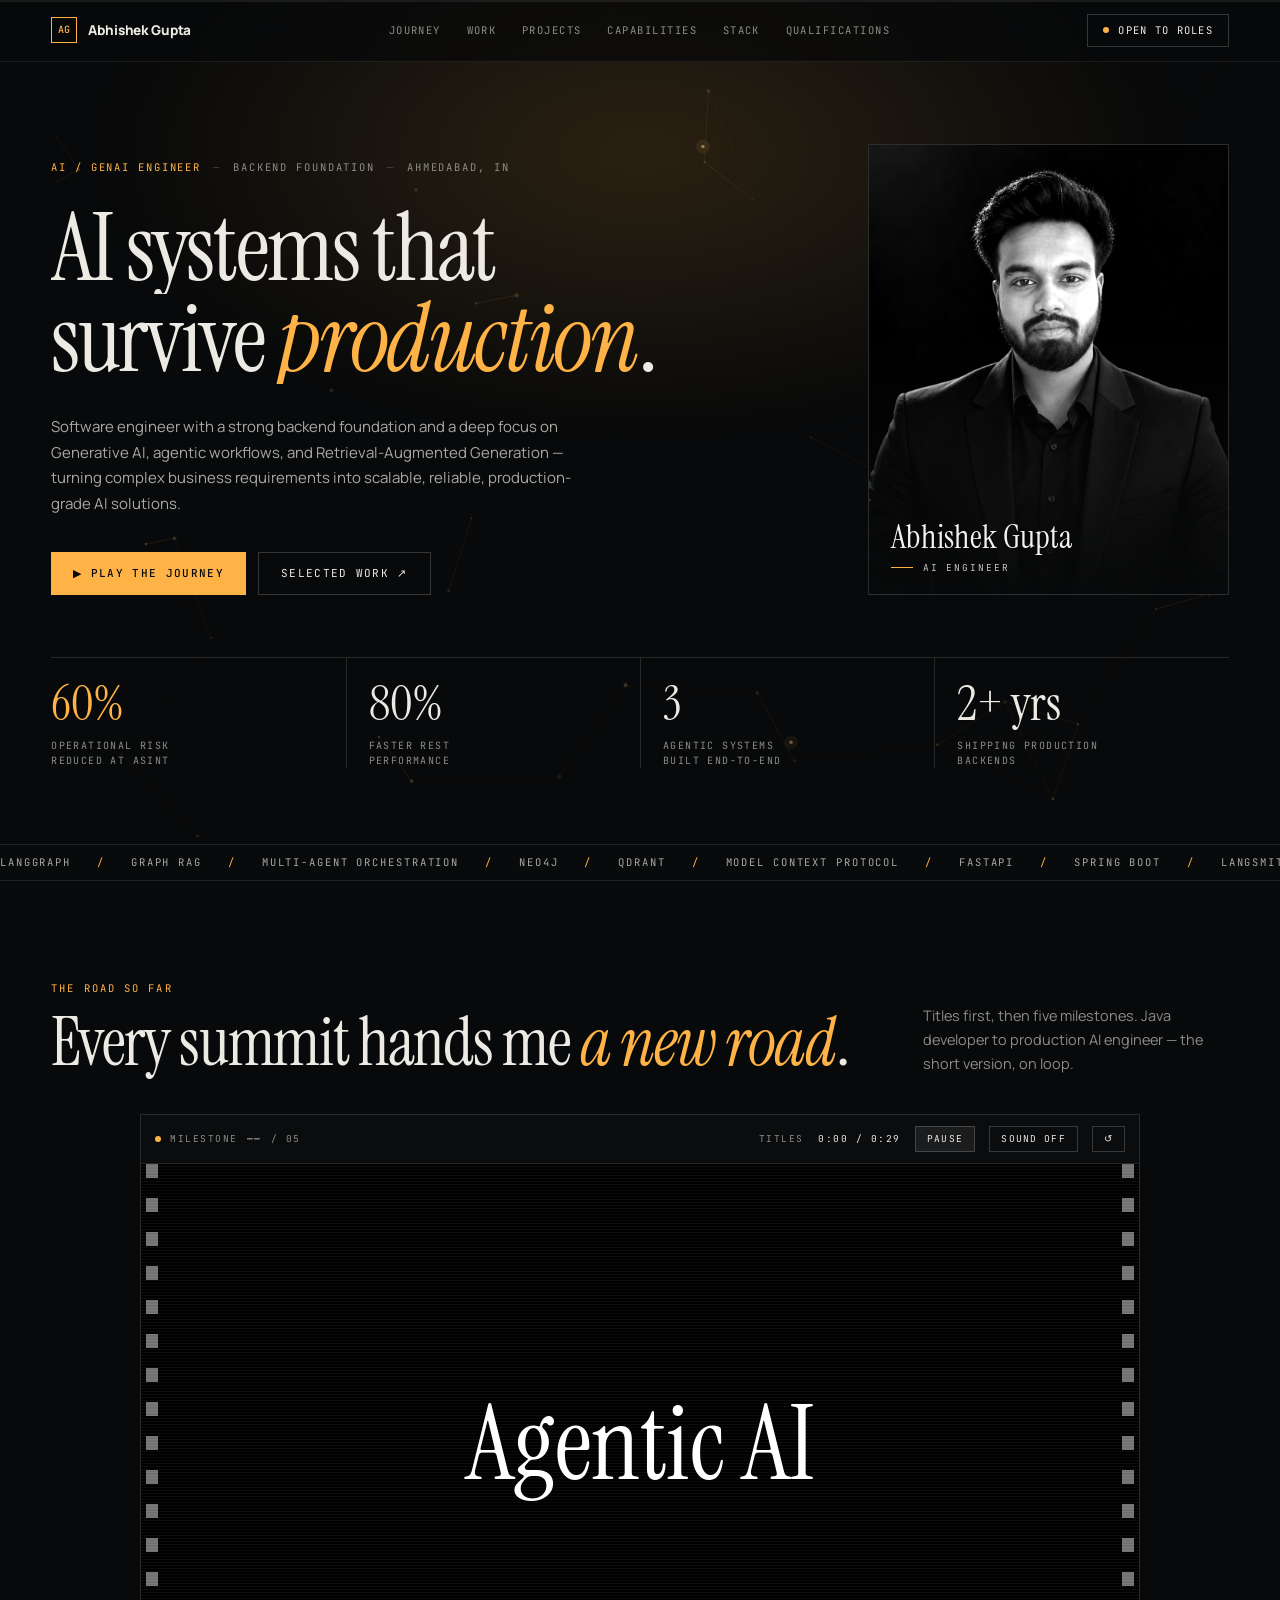
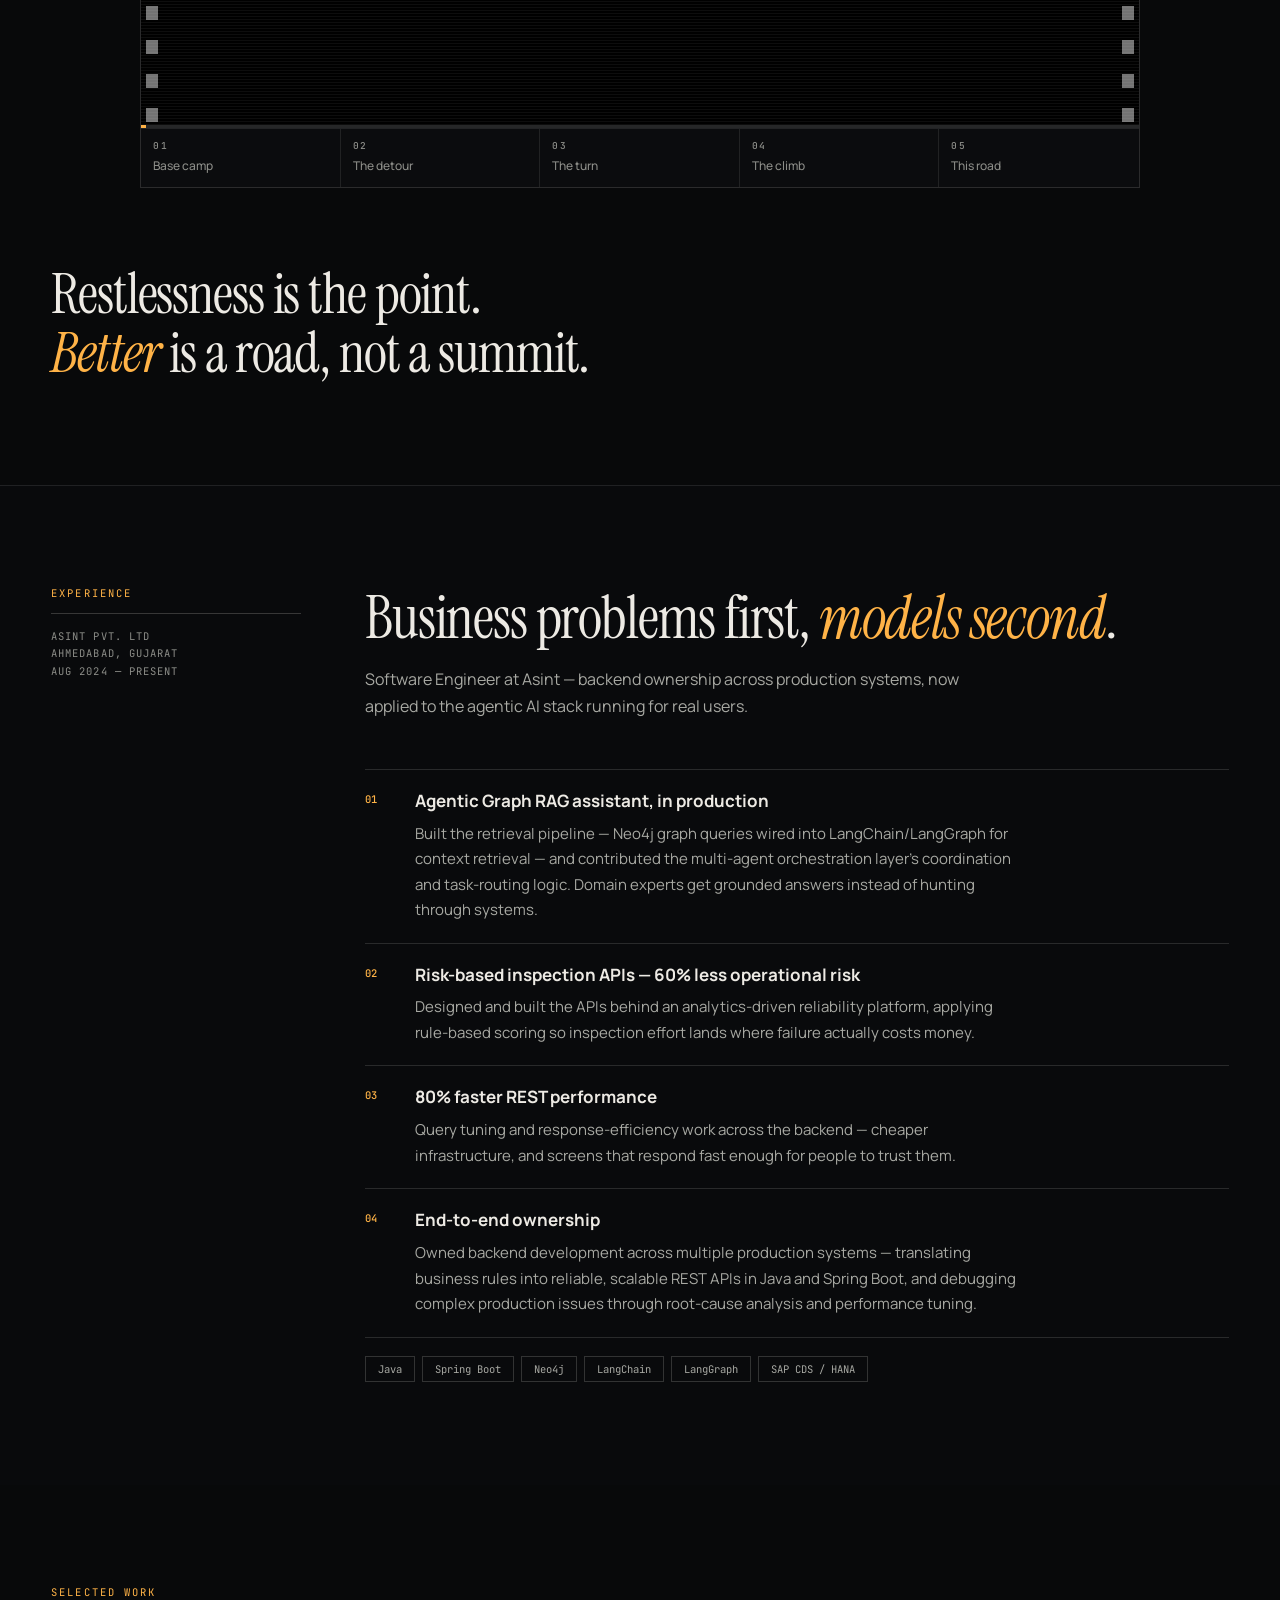
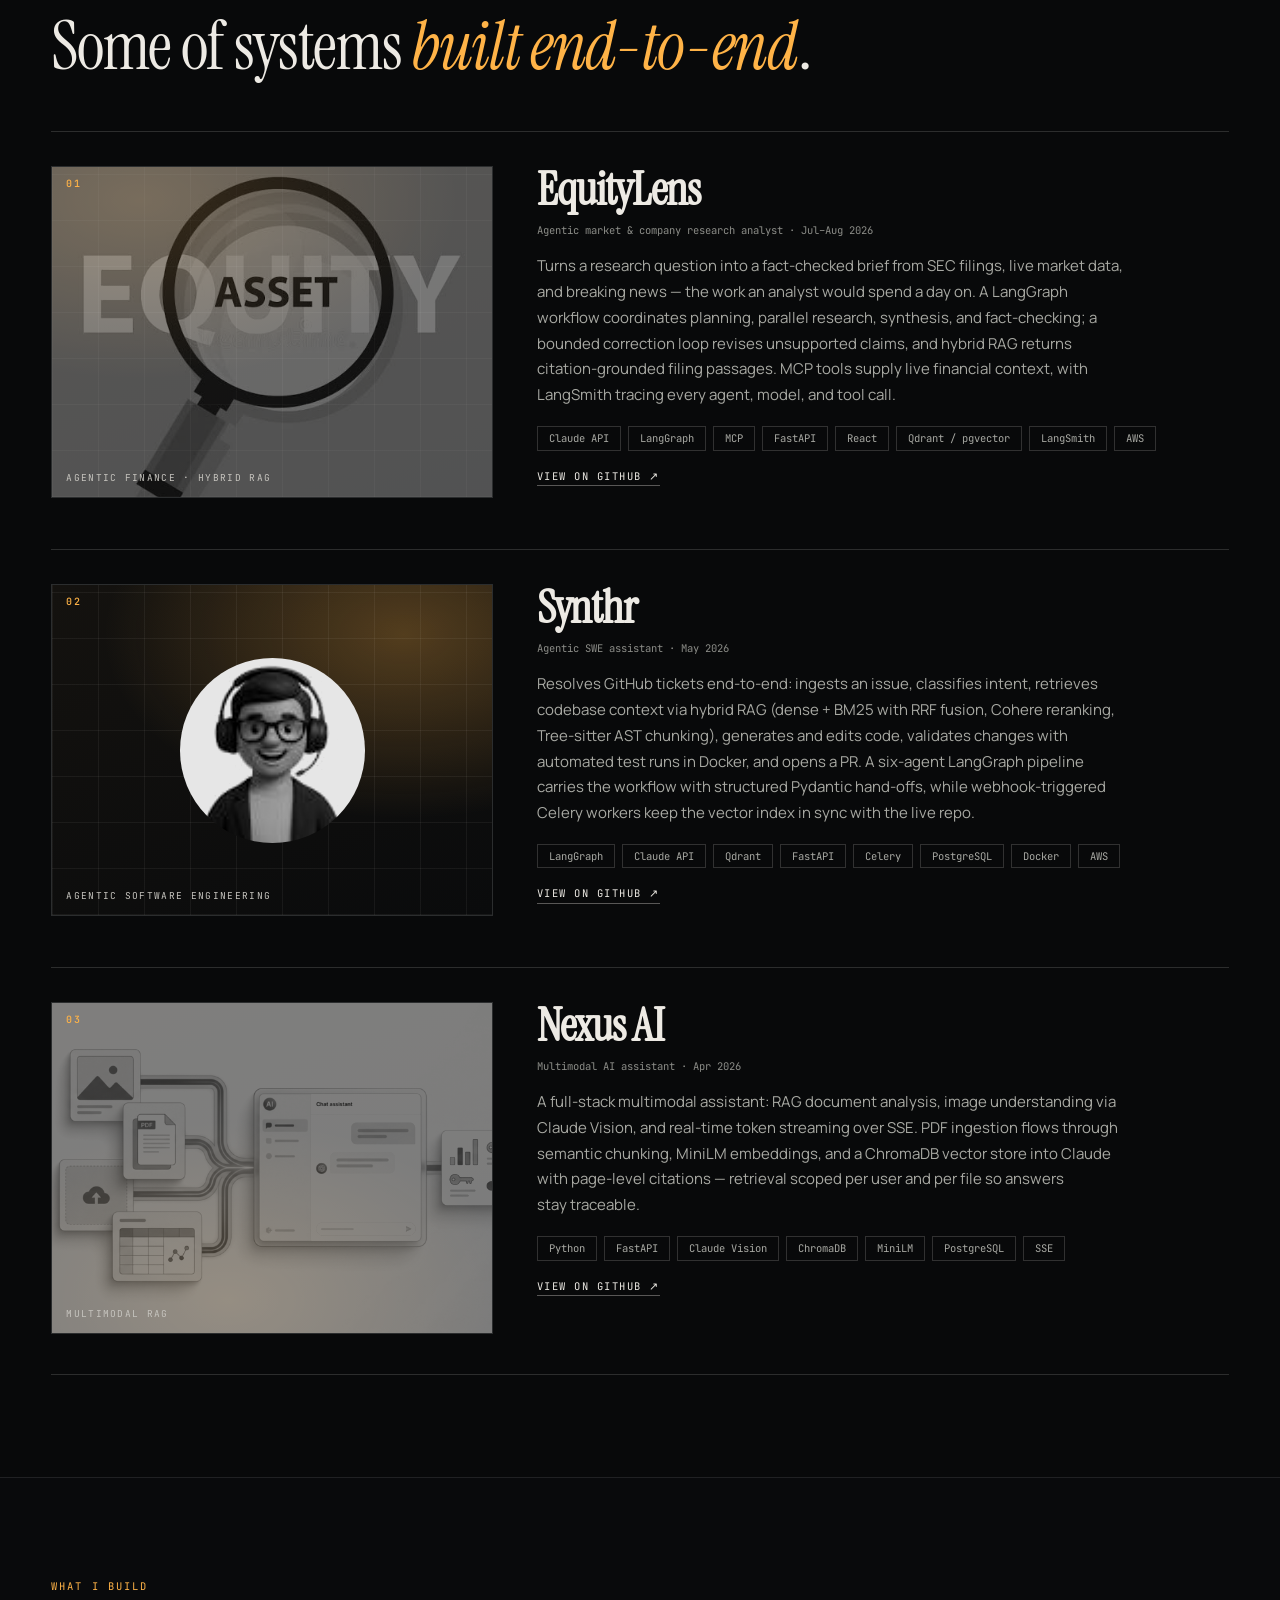
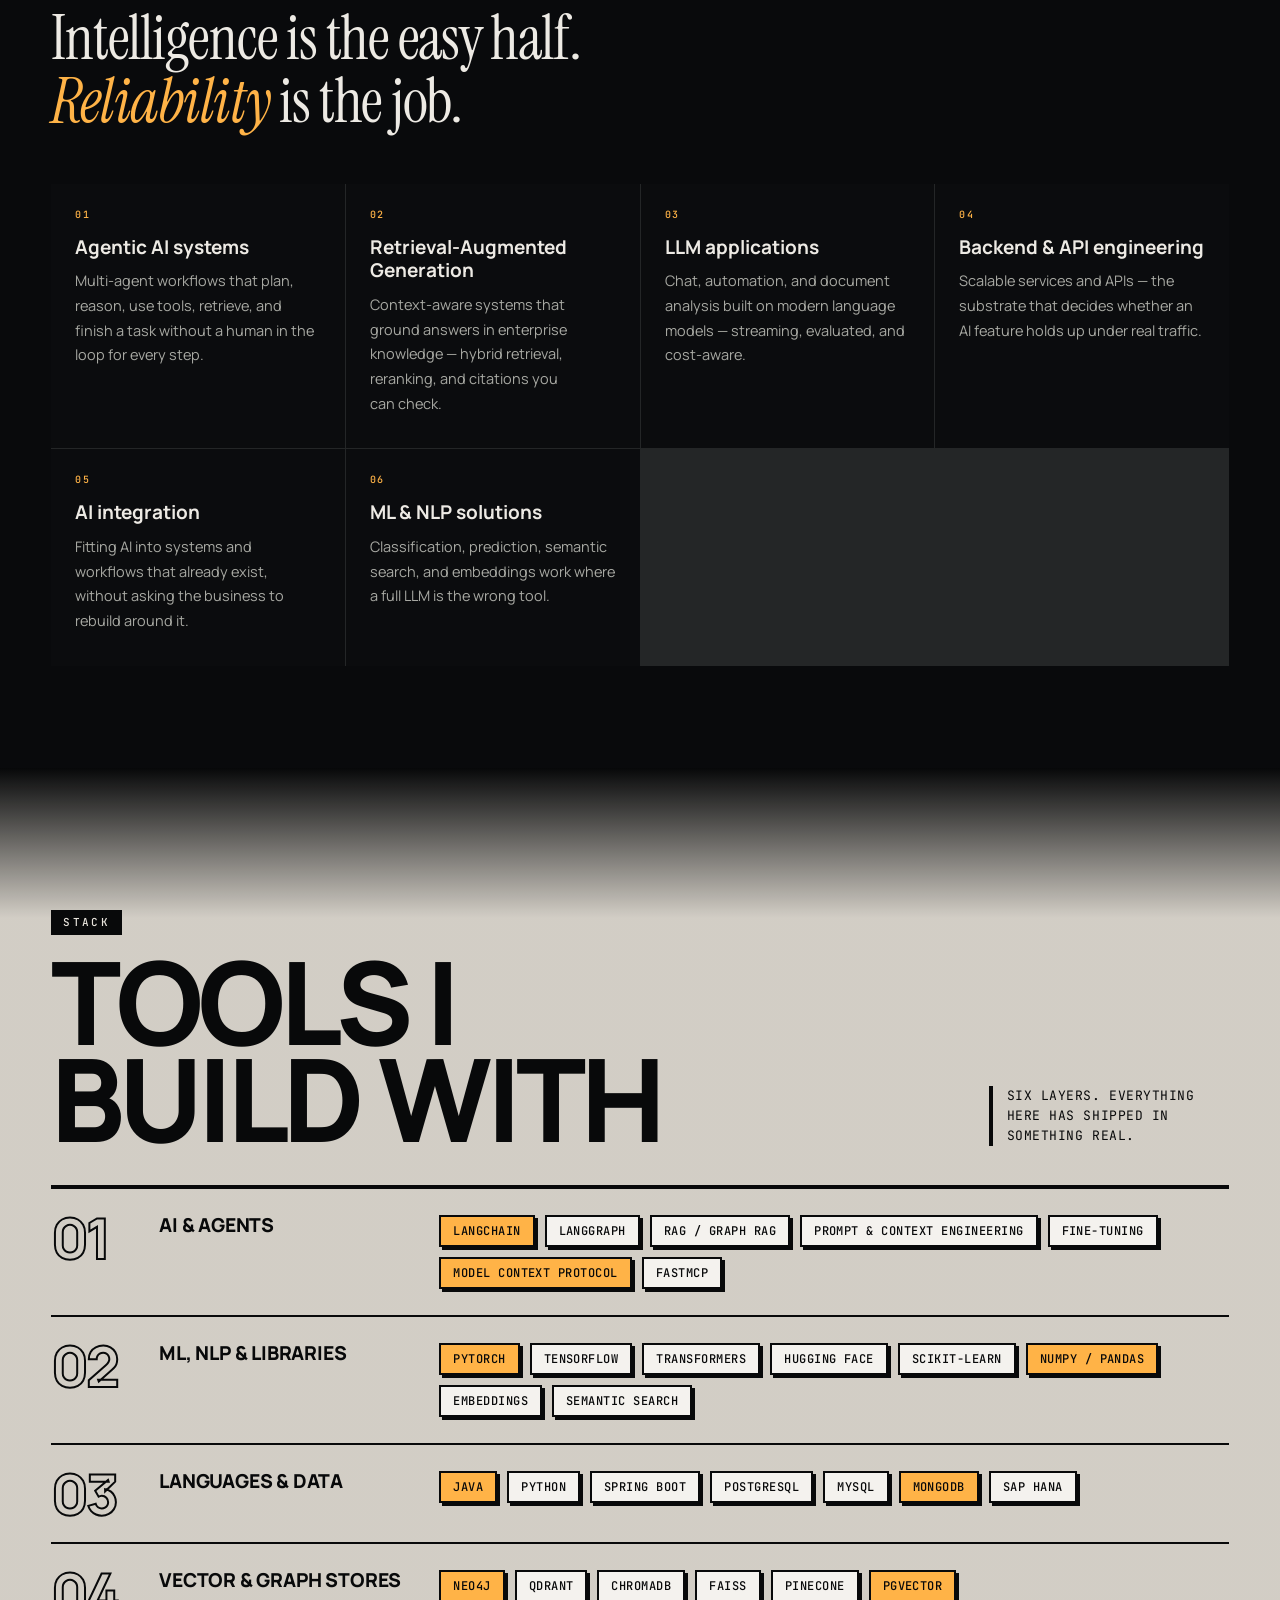
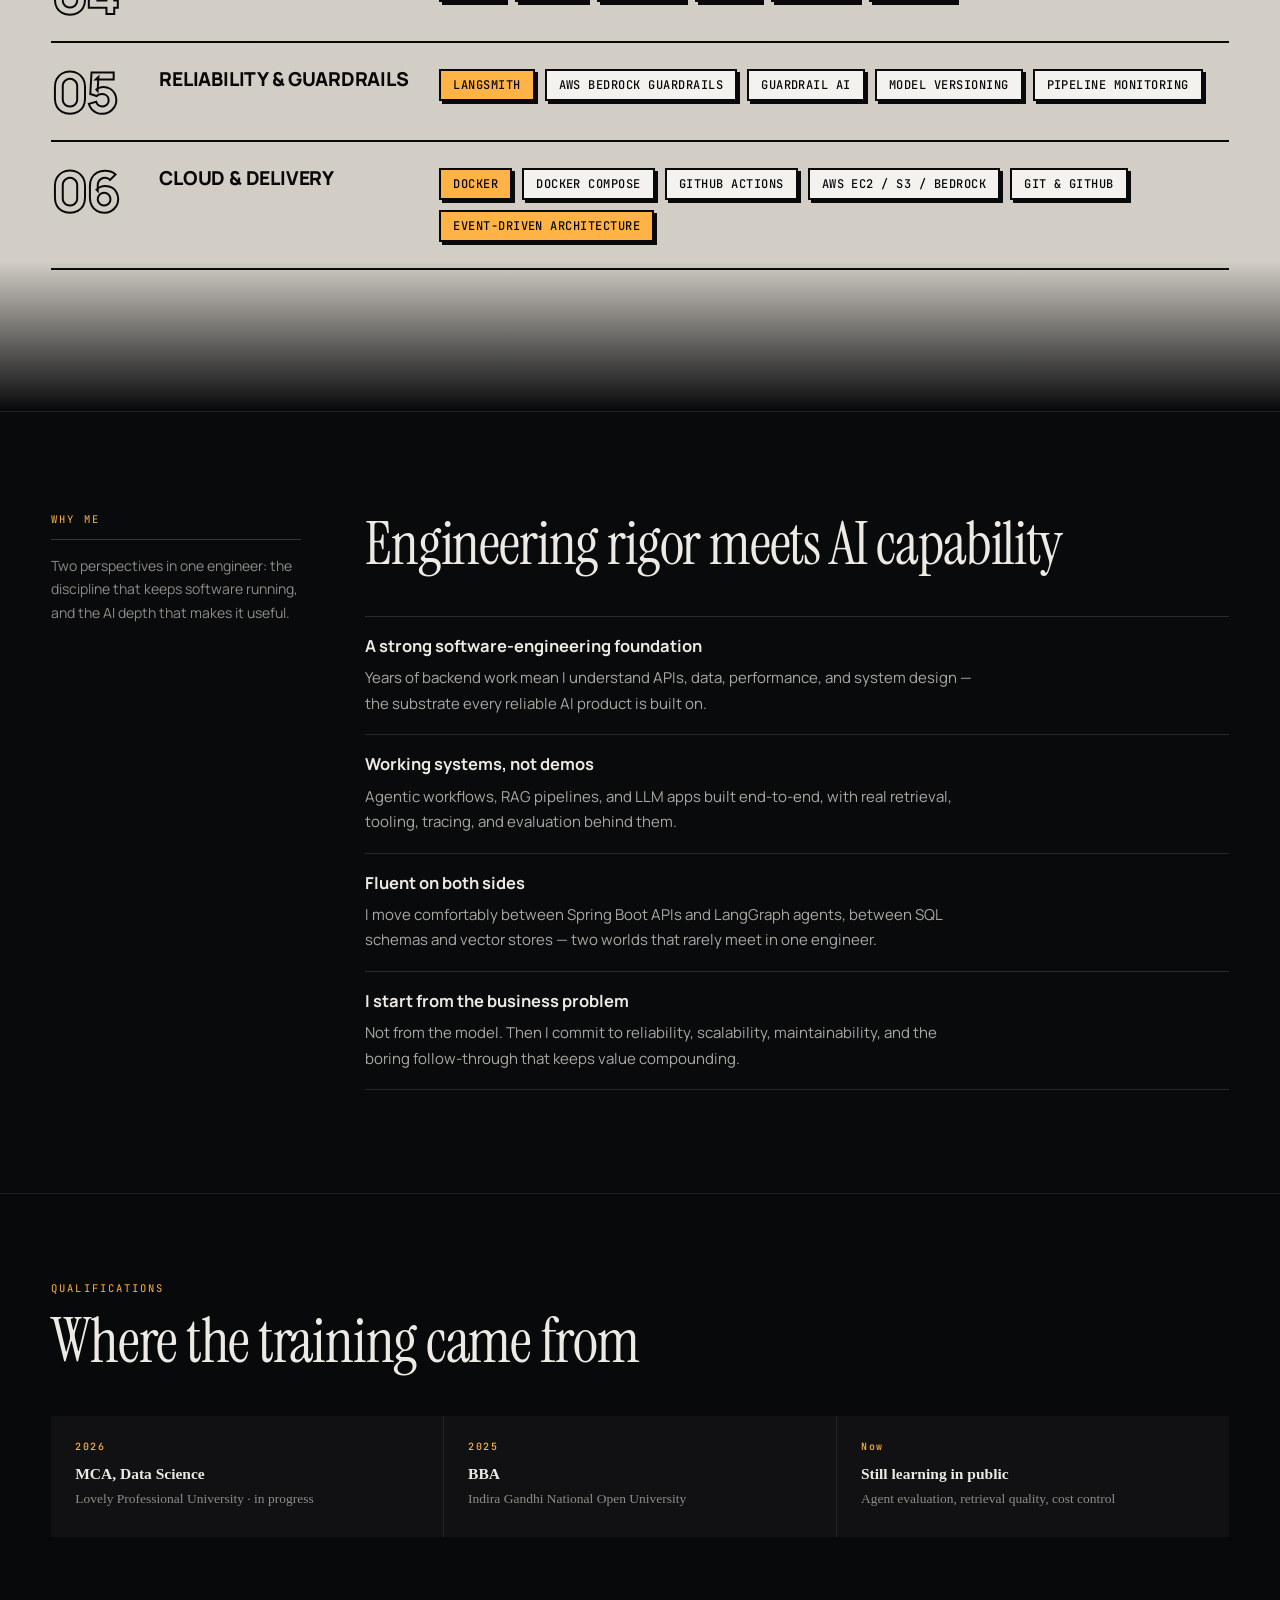
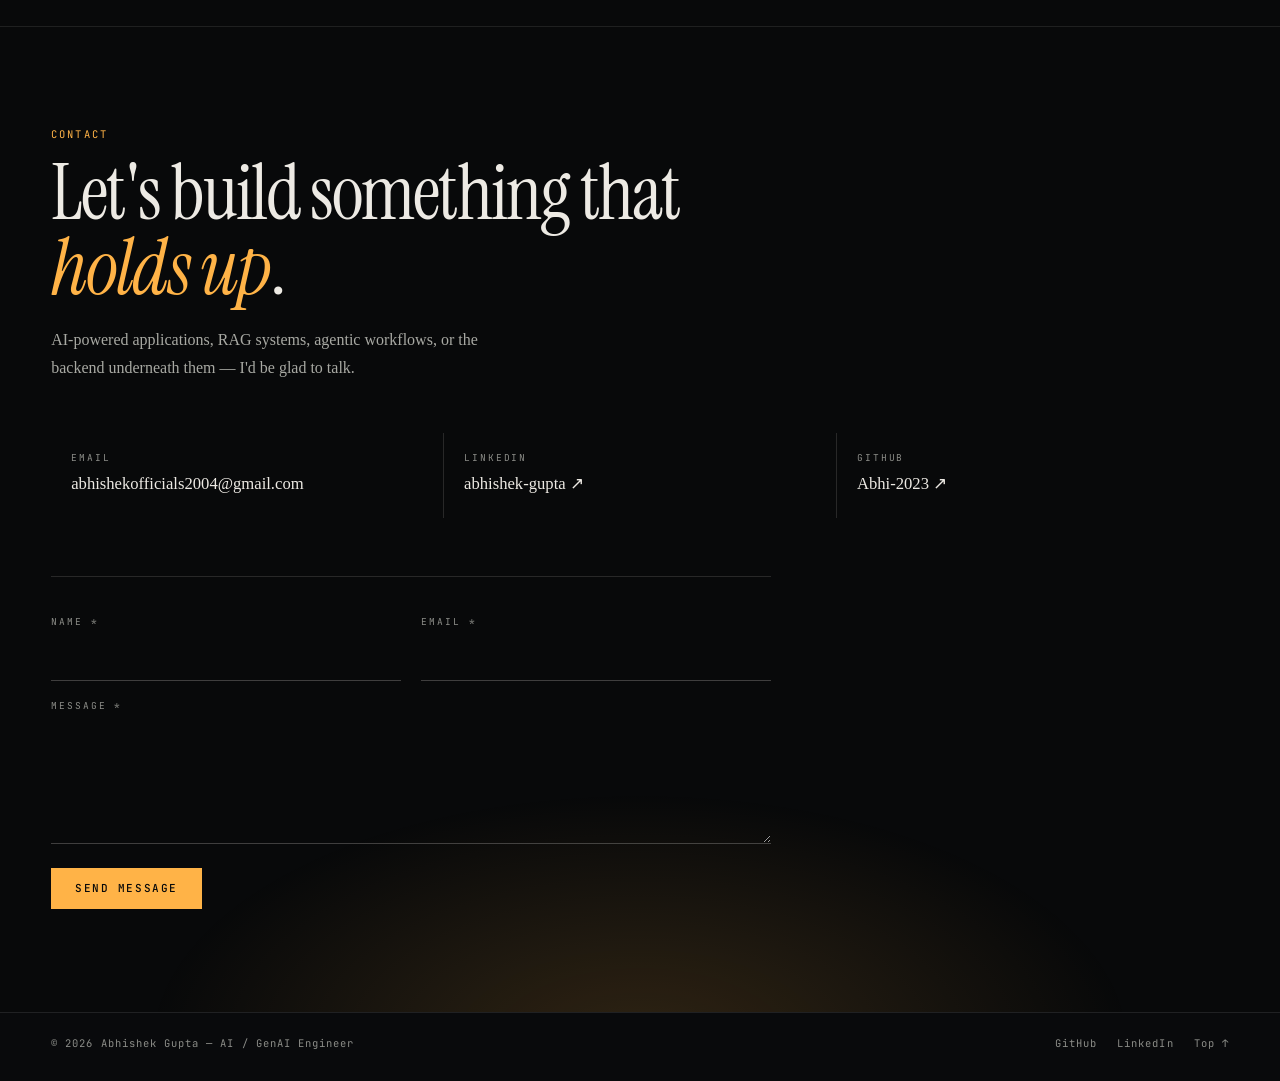
==== commit 1b621fe9: "Updated The Portfolio" ====
--- a/index.html
+++ b/index.html
@@ -369,11 +369,11 @@
   </script>
 
   <script type="__bundler/manifest">
-{"c2c79852-7695-426a-8e4a-38a8a1701f5f":{"mime":"image/png","compressed":false,"data":"[base64]/XrtuiqQ0sNrVVyViIJf0XlZk8X3e8WeTsx9Q/NomN1cmx4KXNlbGYjanVtYmY9YzJwYS5hc3NlcnRpb25zL2MycGEuaGFzaC5kYXRhZGhhc2hYIEd+AmzwTtGelAwaRifbaG1ZlOXWlGnl4Z/[base64]/She9N7eTo1gwVjAOBgNVHQ8BAf8EBAMCB4AwFQYDVR0lBA4wDAYKKwYBBAGD6F4CATAMBgNVHRMBAf8EAjAAMB8GA1UdIwQYMBaAFM5R4gSBTmRbI/jjxM+aPpzB11zCMAoGCCqGSM49BAMDA2cAMGQCMDFzHRSeAXrSy1WOzkbhPZ6Km2wGTmZ/[base64]/Kkv/PhFzuE5NvbSXKZ1nClfur/gpqgoJft935lD7yjiEXIDye4zjBrFAAAEABJREFUeAG8ewmcXUWVdy13e/ft7/Xe6SV7QkJCQtiRTUA2dQCdAR1wGUY+EQSCgzOKoKzKNvONOIoCjrgh+yL7JIiBECABYlaydpZO791vf3erqu9/3wsxipCFzHd/[base64]/IIoYumHqhq7rhsZ1zmoEGDXhebAbohT6YYRwwgzKTKZl4mlKaNWtVpwK5xy1hMhaeuATdgC7ZLUHHQILKaUQAqllGVKSfL5YqVR0ndu2DalcboRQGRqP6wSOC1KBD6SIklzXKA+1ksKH4UjhKSKR933Xdau2GYlZNqesVCoVC4X/JVwwHGZxAAhA0NoDIIIgQIr1BLm+F0g/GrcjtlWbg4ThJBKx5cuWvr5kycIFCx5/7NHf/vKX9/307p/ddRfo6cceWfyHhZvWvVspFhhVsCBsQkUCCzalc9+rCumjHztqAV8AfwBUf18XBwwUKXcaM5BhjGEn1McCQJrGOKN9/X1PPfXU1f9y1UknHj996pQvf+lLl1x88b/Mn3/T9777n/9+589/du/vfvPrRx968Ps33/yN+fPP/4fPnnH6aZ8/7x9uvumm559/bvP6DU6lbDDNMsxKuYw9yCjjmiaEqI9yYNMDBgqMAprBXoBOnYfGhULBjliLFr381a9+5dOfOuva73z7lVcWlYsFrP/I4ODQYP9g345tW3rWv7v+nXdWLlmy9I+LXvvT8nc2blo/PDg4Ojy4fs2ap5944s5bb/3GFVdc/93vPv/8s67jJOIJ24oEfri5GDtg+kP5XXSAO4VdAIt678Visb9/xzHHHHn1v3zj9deXFHK5gYH+VSuWv/PWn9av69E4jdmRtpam6ZMnHTpn5seOOOS4I+ccd8Qh8+bOnji+O2Jpo8ND69ethfzqPy1fs2r12tWr7/jBrZd+9ZKnnnyyXC5r8E+aVke/PtwBTA8YKLARoIDTBP4Q+nmeN3/+/E9+8pOmaZSK+Z7NG3s29eRGR0xDG9/VMnvmxHQykYjZOHqokog3PMcBBZ7HqDR13pBJAaw5B8/sam93y+VtW3oXvvBC37atI8NDv/7l/VdddVW5VMIoY/kcUt+HlyFYD/DQAZqA+Sh0wEAZGxuLx+NYw2g0un79+tmzZ2/YsAEAvbH4tQ3vbnLLTioZGdfS1JTNWIYuRaDCw8WXAWYEX+y4XtVzq45boVIwSuBcKVGGzhpSyamTJ86aNgGnU++27U///rmBvv786Nh55533+BOPp1PpgYEBDE0I0WouBqOD/4jEPmL7Xc0zmUwQBNBp8eLFRxxxhOM4mzdvFgjGpLQ0kk5EAEc2nYrbtsaZDDxd4wZnnFPsI04JiFLFiGJU6YzqiNIoYUrClJLRWHM2M3fGFADUlE0sfvX11WtWNTRkf/[base64]/887ZtJ5PJ7du3I73p+usilmFyhh3vVyuVchFbhEhlaMwP3ADhuwwQdCBy4TrXTT0kjUMc5hMx9WQ8mk4kE1EbRxinLBmLI/vs7x+L2kYuV16w4H9GRkcff/zxWCzGOQcEjDEYC1AG/1HogIGCgBWr9M4774yOji5btmzu3Ln33Xff73//+5HBoXK+oHxPp8xgHK8yQKdUKgjhw+aBI8Gu4ZRzhB0a5gPHFMHZQxlqZRBajc41S9d2bO+1o1YuP/raa6+tWLHi4IOnVavV5e+shEnCLQECGCbSSCSCVYEy4PebDhgoUOXGG2985ZVXbrjhhjvuuOPJJ5+85ZZbNm/aBNMQeNmB+ySI1wFFgJJqueK7XoCXwsDzMS0hAumDZM1wNEY4o1IEDs6YfKFaLnuO29nZCVmY3S033coYe+utty6++OLbbv8+RrzpppuGhoZSqRQgrgMEZch+Q0LIAQJFkeeeefaG711/1hlnXnPNty7/2iX333dvz4b1OmOh2xOq6nrFcqVUqbquryhOCgPrXClXqzUKK0puteSWS87oWKFU9QSaMQ4jEqFBYYuRSqlYO2XkUUfMufZb39y0dtV13/n2N6684tSTTnzskUffWPJ6tVwBDmjnui6Yj0L7DIrrVuEF8HoWqhsIIhUsYGxo9IsXXnjSccffe+89xHXvuvOO66+9zuZEBe5IsTjqOAVXlHwVKKaY7noynyt7LhE+A/kO9cvKLQpQtSIdoecckStU8qVi2am6XqVSLRZLY770R0aGccblRke2rV933ifPXPjwb4hw773v536pdPP139u0YR3OL3howK0IlNpJO9HZVbQz/2E/+wpK/QVHYvN7CLQ4hwaB41973TVKyDtu/UFQKj7xyCPf+tY1U8a3Kt+BB9FNg5k61TnlTFEGCycwAJwxQYAldUrVUr5QyBWL+VKlVHWr3uhILp/Pl8tlr1oVbkV41cAt+U5RBdWuzralry9uzCQndHV2tTbfcfMtz//2N6pYePGFF9avffd3v33ArRmLlHUlSf0BGiE8yIRcDS3wH0r7CgrhNT+PPmGohBKm8dfeeO0nP/kJosxZ8+atXr16/vwrohZDiBWNROAFZOAjbCBSUCIYU7rBIhEjFrfT6WQmmUglY4m4HbU1Q0eE4iu/agNAEfjlfHl0sDI6FJTzhvLjOuvv2TTSu7W7rSWbTLjVslDE8fwf3/2z0bGx9gndX//61++///5nnnmGEAJr8nwPzH7TvoLC6iGAEKIeFCD7s5/9rLO7+/LLLyPSv+GG6/OjY63NLcl4bPPm7fGobXFqMhISlZoKQDoRBpPEqxDhcOJr1COy6jmFYn4sPzJSGtohiyOmcBI6sZTn5qo71ufWrR60BGlOmuNbsqWRQS4ljqRUurFccX7yk58S37/muusQKC1ZsgTWNzIyYujGfiOChvsKCppg1RXsJfDDMxWm8bvf/Q5mYkajPRs3Lly4sLEp29u7A0FKIIGFshmJMhEhPnc9UXacXLU0Ugb5JScoV0SlSN2KHvgxTtIWaYwRC73mg8qAG4y5LQl++rFTvv31M372/S9fd9WF45K6M7xjYnvThjWrTE3PZhsdN/jN7x7Ij40Rjd52+w8efPDBl156KZtNKyJCRff3j+1HQ2x4tEIgr+v6Aw88gH10/vnnE0oWLFhgGMbw8HA2nRgeGmjPRv1KxR2tyJzPSlL3iRWQiCQJRlKcGD7RHcKrYRpnpDVGprXas7uz55w8658+e9S3Lj3zhqsv+NevXXTemSfNndLeavM5E1u+/sV/OHhCy+qlr3Y0p51ycd3aNel0GiMuWrSIKHXpFVfAWJ599llCCGIlpPtN+wMKVgnvKJZp53K5hx566B8vvCCdyUCDzVt78oVSQyathIgallMq25ylGGkxyfgUmd6szRkfO3Ja+thZzSfMGfe5M2f/46cO+eLZc7987uH/fM6x/3zuqRedc9pF55x6xtGzTz50+pEHjZ/V3TSlOdXdEOtOR7vSVsTLN0fkZ045+vDpXaWh7WP9W1qbMuVSweBsYKCfUDo2NPSNb8xftXrF8uXLs5ksCW9w/8LjQsO9pH0ERRGiiBGJVCsV3TDwyocX4gsuuADm6nmIQdxsOm5omlMtVyulikvgPmZNzMyZlJ03tfvIGdOOnjXtuNkzTzhk1olzZh3c2TpnwrgjpnQfPb378CmdB4/LjE8b4yK0O2m2xfWMLmzpcq/MQEFFV44ZlGxRNoLiF8/7tKq6qag+1Ncb0Tmhsre3F7NNNzaedNJJUAmGLMPvBijbT9pHUMJRmO94MFqwcGyEkmM+djR2kGGaCBOCAG5fIS71HTW+PTV72tQZXR2zJ3Qe1NE6sSkzoSE7paVxfFO6NR7pSicaNNWokwyTRnk4S9x2m9teIcEcm1RtJphw/EqRBD7hkrgl6pUqowMdzSlRGjn7jGNkNa8Tj6vAc9xCATfYSrjOrNkHRyLWs889zSi0qxOMBVTj/1xYy35wsh+gEN208KICON58880TTzpJSoTorhSBEMKpuNVyJWIyTkhHa8u41hYSuCzwmBTKdwK4mEpZuZ6hhCEDiypLBXEum6NmlAakmo/zgEuPeE61iHkSI9tA7BhB1CekmclELGOwd2s8YkzsbDEYTMSplAuMkalTp7rFIjfNSCTCOc/n80L+/3W00vWkh71ShTODtz/ssMM8EWiazjhvam7QNGKYWjIWNTSCizU/[base64]/G1tx578dVHFy556uWlryxZvmmoVPZVVbHB3BgzzINnz9BqJ51pmnhXRNtSLudVq7ZtDw0N9ff3o2S/aZ9BIVIWRkcRoj/66KNOtbpt2zbbsgWRjNMJE7pjNtE4LVVJ+7jWZDxh2tECYevHCq+t37Rg+dqX3tm04K0tC9/aumBp33OvvbVmx9CYICWllQlzuV4I5OBIfqQi3t068PSiZb98ctnjryz/4+odT72+5scPPffowjcXLd9gpFuNZIM0Ig1t40ZyBUGZ4zgTJkwQ1WoslTIi5htvLInFYkuWLHkPEQkL+jNPkX0v98G/+w4KY4lMRjNNOJREMum4FZxI6zesv/und7/66qu4QoYPTtokm0oGrlOoVHuLlXeHcyt2lN4dIFtKZESRskmCBPEi9ogvhxzZX3G3jBQGy9WS4rkAztMqKcszU57NR4JIn6tvLZE1fWThWyOP/M/iFT07qsQU3IwkUq5idiLpeh4ubu6///6lS5ZUikVEtL7vr1279oOnvOeafQbFhxm4AQ5mt+phv/zpT3+67PLLPve5z11++eW33nqb6yNwcmJRs6+vr6enp394eF3fUA/eYxTxYkSldZm0g3hMxJLRtq6+ird1rFhQelGyvGCBGVV2IhewgZLHYo3NE2bSdFbvULUAABAASURBVFtORhyrkWfTLVPah6ryiRcXvbBoycoNPT43k83NI8WSHY/96Ef/ddddd331q1+94oorEDrhhgEBJIGKIe0ZgvdL7DMoeiySKxZKhXxv77ZiPrdj2/Ynn3isZ+PmxsZm04o0NEQNE742svLdgdWrNvZu2RzRSEvSntqRPWjyuIkd7alEnChWdt3Fb635/YKVi95Z01cJRlQE5vDuaHV1f+mXj73wo58+9vDDC7dv3mhz3tnSNGvK5MNmTG9Pmh8/4pDxzY1bN22++54nf/3g40LqrS3tQKGhIa1zJgPvjddf68cFXcRc9uZSnL+7aOe0kQdXT8F8MO0jKBSnRpBqzFx//XdffunFSeM7R4cGdMoasllKNMLMclXgmm17by4TJ11dDUfMmj6vJT7DFJN0bwJ3m/xCMw26UvHOxuapE7qb21JL14z95IFX7vjFwl+88PoN973yX4+++vLyYrYp9plTZp156NQ5jeZk053Iy5N54TC7ckTCP6w1cfpRR33pgvPHRoPtPQM7tvZ6lappaFHb6hrXzqVsacgSX9iads2//RvcHyaOE0DJ0JXIABudoWSPtFdCu/[base64]/cZFCiBd/Ot28L3YM/[base64]/BzedLXp3Kjg3610piK4T6pOkras+SUow7758999vxPnTG1laRjRuA7A8MD02bOwFH10qs9T7/[base64]/0bjUVmd7RGpHu2PZNYmzwhHmzsOgb166YPHmi74sLLjjvwrPnffvSv0NbK56JZppiqXQ0GskN982d0dzR1sIJwa5xHAfrVCqVcrkcjALnMdTD4rmuixTmQSgFYY+H2b1ABVPYC6ndRGCBiUSiXHFRRimFKuEKSIX9I33f0JjOiJJBY0OmkBvTGIOwruuQbG5sOu6Yo//urDNnz5jGhd/bszE/oCa0kYxlNEeNxojeFNVaY8bNlx/30rNvLHv9jfFd3Z845dRPnX7maaecjLbpTKNpRZubW8eGBlcvW3Li0UckLQ0IGhqHjYAqlcrAwACAwE0C5o9XMwxq2zb0DEkpTdMYXh/DzB7+9hkUjAQ3hl6lCuAyN2/[base64]/ihpUQs87C5sxe/8s7qVav6d2zfsW3r2jVrVq9ctfzttxe9/IcXnluHgWdMtWyDMxW4lSJxXVIup5Nxi6ivX3T6whd3fO+au59/4sl3Fr+6ZfXKfN+ODavWbtu09f57frn0jxuvvvSspkhkbMcA7jGrlQqMEaaBt7Dm5macOJg83gnT6XRXVxdRiE3CLcY1DVsMau8NQbe9EfuzjG4YnNDpUyf29+7IZDJYk0qpjH0Oi3CqZSKVbRENZ41bRfB62NwJ5XzxjVc3P/bQ8uefXvvygnWvLdrU1+s3Zci4VmKbFmweBzwMfjPu/jdu7NvcM9rfT0Vw/rmzpk2OP/7g4quuveffb/715Vf+1+23PHbPj1+eOK71kn86rTluu4V8KpGsSJx0GbwTox+oCFeCQycajeKMnjZtGnY6qYdttRRgQWZvaJ9BwcowXb/ggs+XSh6hqlQqVp1KNGI7lXLUskxDKzmkgHjTdZQIZODNnTlt5tT4jGn00Fn24XMb58zKzpvTfswxMyzLrlbdvoGhHX2DO/B+tL23Z9uOHX0D23q25EZy02ccfOIJJ3/5wpMu+eSMK//52HOPz3zxc4d84fNzjz3qyLbGBmw3r1TasW0HZggghoZybW1tjLHt23uDIOjp6cnn8yeccAJQwK6BTD0FXqpmOCj5cNpnUCI113XEEUcoSRBQNjc2xuxovpDjjCGaFr4L55dIxCKWwYhEoJIbHkrZ9uTOzu729vbmpvaWVjsSgdLReFISXihWB4ZzW/r6127csuLd9avWbxwYHoklE5oVxbXD+K6O7o6WCA0OnTFlXFvT5EkThFvdumUTVwE22ki+iLm5fjB9+qQNGzYAgq6uTvgRXK9s3TZw/PHH49yRNRupp0CtzqDVh9M+gyKFwClzzDHHfObcM7As2MPlclHnLJ1IEIIaFbNI1LZyo8NDg/04GiKcxwwDuIDiEcs2LduKRu14permy5WRvD+Yc4byTt4VATd5NDZ+yrSm9g5u2fGGhkAFrU3peJRN7m5DtFx1SolkrLNznOc7gyPDg2MFBD6UaXBtyWRycHC0p2drqVSCczn9tJNmzJiBY5ixcIJwxnUU/rcsxa89mmXdeOON5557bkd7e20xCFxDKhFLpyKOQ2TgN2QyTQ0N2E4JOyKw4wt5TVEq1PDQEJQeGBhsbG7u7JrQNamrrXtce3f35INmHXzYkYcceUzDuHFj5fJIudQ/NLTo1T9u395TLY1t3byWSh9Haq4w4nlONBErVsprt2xuaW9ELICFwZxbWhpgoYjxzz777F/96leGbcPLcs5RVU/B1DEC8+EUAvnhEn9Va1oWzhkiRNeUKddee+0tt9zyta9efNyxx9LQTHzscE5JU0NjJpPBMQlnrFOiM6YRynFNrRuWbuRzhbXvjgyP5nBvZicSRiSGo3W4UOrpH1q7sWfR62+u3wrzH3pmwYKlb2/b3rvFMmhLa4NusCyieyL6hvpy5XxVBht7h9CkXKlOnz59/aa+008//ayzzsIt3J0//GEslYLaKghIDZRQYRiJUv9boFTKZW4ahGu4Fkm2tJ14+pnfve2OXz/82JqNG2/8/g/+z6WX3v3zO26/595jPn4qjyebOzoROODcNZks50Zo4HS0NDQ1pAtlknc8I53tPHjujGNPnnPSGfNO/tScY0+bdviJs084beaRx40Ui39Y1j99enbe3EMjluWUil45N7ClJx6Pa1Zkfe/gKX/3mQeefOyWO27/2pVXfu3yK/v6t9z+47tnHzL39DM/hTdjQhhSIRWgIZRhH4Gpu1sweyS2R4m/ErCj8XBIqiluKmoqLRamesRIpM+58Avzb7jp5L8/n7SOm370cdVoZpRoAZVUVm1dGaIclAYzUTp75uSZcxLPLx+586HXrvvJL+55btH/rOl7fsW2B/6w4ufPLPnBr54+5aLb/u8vFp71sY55h8xRvjC1qC5YLAhiJOjr2apHszTTGRk3bdYJJ1/0tUu++Z3vffofPp9oaCGS3fYfd51y5qcl0wjXCeOAL0QEAIEoD+3lrybzAdl9BqXWD1OEScIEYX5ImiBcQBWiQQmJ9WFGpGvSxz91TqDb1I5rdqxQKjpOpbW5YaB/e19fz5GHzz3pqJbOVtI7Sp5btPwXv3rsl7995Kmnn1v4h1cXvt4T4eQTR7UeeejscU0NmVTaNCOlcjUei7mOl20a9/aazVMPPZ50TcsVqkSLUG6W8c7BjWdfXHjCyZ+IxhKM60NDI+HKAYuQairvS7IfoEhC8Oq7czS0B2HE2jow6QsWiRHPJ5o195TTJx98SIHoeWYJO5XzVckLhFBp3CYY/LhDZx81c9JhE7R5HfzYGZmPz2477qDmIydlj53ALzp37kWf/fQhk7vcSr63b1uuXKHR+Ib+0bIW3VJ02g86ZNK8o8vDJTvZGBDiBiIajRYKhYsvvvjaa6+llOIwwuUxVNpvqs9or5srQt4jSgiI1B5KmE71quMwzSCEE2YQXyL9xCfPbZ48c0vJK2gWjWf7x0qKaO3NzcPbt/qjg3Mmtl909hlf+cxppxw6eXZH8qhpLZ88duatV1962mGzaHGo2L/N5NKKWlVKc4J60UyvI7eX5fGf/QJpm2BlmoDIQK6qaRyI3HHHHVdeeeW4ceOwNuVymXy0h+1zc0VCXNBMhcZCyS5omBTI6IRqRIsQZpKSn5x+yMf//sJI56RBn6tYxmNGrlgp5fI2IWmuCj3r1r/5UrX33Xnjs+edcvgZh0+Z3miVN62kw9v04qjmlyyumMZdrrnR+LtjxTEeO/Vz/0S6pxLJHWJVJUkmI9isS5cufemlly677DKC+5qRkZaWFlkPE5DfL9p3UDDMe7gAEbQHoQxk2zFCWSlfIlQHLtWAAprmw446+6JLumfPKxMj78AJWiNDI1FDZ57bkUlNam0kxZHX/+eZJ371i1deeHz72re2rFxq+9WOTDxhMNerDhcKO/LF3pKb1+xjzz4ve8yJshIQM1ZyPMaIScnTTz+HiOnxxx/3PG/79u2ZTIYQwlCHn/2lXTPa6w5UTRJBfkg7zWRnL5QqRGjcJDAWqkfiGQJ0WGTC0cd/4jPnHXz4UfmKR3WTKNweVA3CIpxn7Rg+Yhw0afzM6d0Tu8Y1Z1NHHDIraZnDO7aPDg8TSqWulyirGNY/Xja/9biTiEfKBH5dSyYixeHyU08896O7fnj33XfjRdm2bWwfSinibIRINS33M9k5nf1sjWaKUKQE0ZzCr+cF0XgMTLlQIToOI6MqUK61zpl32oVf0qPx0XwpELRacUZHc8UirjmkZcWSqWw60xCNJ3TDKuaKxUKZMS2CT4hjuVXrNpiJ1N9/6Sv2jDmi7JNoKpZqePKpJ199+ZUgzRmBAAAQAElEQVQbr/3XJx/89W/u/8XkyZM5547jwFgwNF6s8O4HZr9pP0BhWGpC0BC0c1xKEDriswYAQG1YaEZs34PdEE8qRXTiCZJMjYyO4QPItr4BxQ1HqELVHylUhwrOSCkYq8icQ4seKwW0ijZM/9Pqd/GumMg0DowVSbqJFCs8mXnp5T8e9bFj7/rPOy+/5J/+7uTjfvPL+xobUvAgiFcBhK7rGBu3s0g/Cv15YnvbCyWhbdRT8uen6oQHgWlyhSpCcArpJpWE6LpJ0ACljisJc4Ig09S8duOWwVxxKFfuz5UHRkt9Y6XtI6Xe4VLvSGkwV1m9oWfZ8pXFUkW3rEQ8OWnSFJLOkGT6hd8/e8E/fiERjY0MDv7HrTef8enT3eF+il1MDvDD9qc/TBuElpg1iGDu0rZMRsNN5DiBLwhAUITgaDCIPjw0SAgdfHeDL4Kq66zv6eG2BVB2jI5tGxre3De4YevA+p4dIW3pW7e1b7hYhh9NNzQ2NzRkEgms/sbnXySKHHLwrG/+y79+5pzPLnnl1ZNPP80f7DczSYIKcoCfvQalPi6wqFM9uzMNQcGFgutWKe5QLE3TgA5xPckUyY+NcsUu+/JFnz/vfPjCTEO2taPNk4HgcJqk6gWFcnUkVxzNlfL4zFVyKp7f3tU9fuL47s62hmQsFTVEufSrn99789evSMdSl11y6Ve+8n+sWFyWHb2hieBD5E4dDuTPPoKCdaEktIK/hkZxSg2TE/h+31VSapxYBgOz4u0Vbc3dv3nw2ebafwjKF4v5cimajNtx245bVtQwLRqzeNLWm1Lx1qZsd3dHe0dLJh1P2IZF/aROOrPJxkjkN/c98okTP/7m62851cDDCJpJ8FYRvltAlQOJCPpi+Nt7CncEqe0WQsCDSJjDryQ0xIoQJaRfjxJWrFz1g1u+f/LHT2pvyHZkbM/x0uksto9lm8NjY3hlgwOK2UYqbjeko5AZ39w4vr21c1wL54IqL2nrSUvXfCdj8GPmzqYuKYzk518+/447f6ibesVjhGNr2oru2xTIXjz73CMAqJOs9Q6ehLjIsbFh3/c4o5ZpSuH/8eWXbr7xhuuu/c6EromVUiUZT1WKlcHBwaamJsyitS1jmCwa1TOpaHNDsj2baM/E29Kx1lQ0HtUsk2ZSkVTCiiYiUSq8/GjSMDoaSWtj0+hQ7oEHHzv1rPNHCs7oWJVQXZF9nkJN8Q9L9rnHurHWU7JTIXTC0ukmXbdQ0rO556abbrrwwgufeOKJqdOmM6oLoSydzjl4oq25xdGtzVnL1EQ6ZjUk7LZMvKMh3tYQa0hb8YRhx2jMJq1Nidb2DNF8wt1IQmMkL4OcYeilUqm1rYkRsW3zplNP/cQP7rjz7RVrMOJ7RAkBkY/+YD770Ek4psQLH5GBREvEYJRoSmkEkQjR8ZXihhu+f8KJp1x/wy0IwyZPnTY8MhZQw45G03FueP1t8fLsCbgmHEtZojllNUb0tBZkdJGJsmSKa0lObJWIKZ2XfV5yWVG6o0qNmNGcHsnFsrFqEFT9Mct0UyZtSdrPPvvshV/8wmVfv/JPy1cySgJfiSCcS+Djw7YE57q+EAIMohikoF0M+A8h9iF1f7OKM+K5PsMH02LZtmEapFSq5PPlb3/7OyeffOq1137XNCPz5h0+NpbfuHFjS0uL47lcI+kEb8oazSnSGJctDVZXWzITN1NxI22zhCkjuqdpHuGe4K4UFaXKHqn4uBVgrqCOYgVJijI80JSUHtwNl66mCGOMcn3NmjVnnfXJq6/+drlcQRRXKjqaRjQezkvXdUS6mAWwQOwPBi8BSPdIYeM9Cv2VgGFgMBqPR3O5Ql9f+PkWl/[base64]/QNm+fYdSUJF885vfvOqqqxCAtLW1AQsYCL5gAg7btrE4TvhUFPGULFPuwBwam2KtLYmmpli2MaJprq55nHuMVgmB5ZeULElZ4nrAuM94wJjkmuIaoUwoSpjGKWeKARemFIXBYCAQpRQo4NM6cMFu/e///u/58+cPDY0xhv1FOOfQgtQeSNZ+95zsMyiVigMIKCVf+MKX8M4OM8GHW4wDFFCObLFYxNFLKYWlwHzwqswoHKDHmYDJaFwQ5lLixON6NKbBaiIRaprK0AXngtNA55JrknFBdUk1QjgB/IEKMHNwhDD0TMKtsRMXrD+uIzF6Pp/HN//u7u533nnnnHPO6e/HuwVwYYAPMmhSbwhmj7TPoGAMLMKNN94MJzJz5kxcBQIFfI7CwMACKwZDxfDYUHiRHz9+vFb7RyEaxWyECOB2K75bAWOYxAQZzDCpbnLT4mYtZTyAaVAmCdlJAi5WSR+tpVRhKbqnhBCmCDzQ8PAw4MDOBSIYHfulzvz0pz9dv34jxEwTsS9+0YsIf/bib59BgZv43e8euvXWW7FrYL1YQCwU9gu2Tx0OLBq8bEdHB7JbtmwRnsBeZoTrTA9lDB6NWMlk3HOqruv4vitwasoAATLmyimwg2WEcChsC4qm8K8yEMoXMpAqUAQPpRyjQB6UTCaxcVzXxdpgRKwE1gmFP/7xj5csWSIlbql0CIOBtmi7N/[base64]/rf76OChZHt7+w9/+ENsamCE/YVdVpf8q/T9Wej0/sK/XYJJPvroowjeE4mEYRiwDiCF8UBCCFgTVAHVeQjXqD5V3Qk3kYbJB4ISpskQKYZ3ObUTi5oY4YpSzJ5gD1GUhAKSMCERxiGhqA2dCqOKhA/GAoUceQ9BhXNaKhWmsCOot2zZsnvvvbfuVqB2XXiP6QeCgqmicd3kYHtCCOzV22+/[base64]/YcIEDIZpAxqMB9uBQnV06pJIoRYEUF7nQ7QowcdDoRRBrCJ8iiCXYM2lChdZIcX6hyZF0YIgT1RoKSEDo1BMSOY6sDAalmDfEQKV0H+dKBAl4YMshgZhdBA2OA4KFMKiX3zxRRgLWoVye/[base64]/evfFotl3xcQ2CN9ICiwBTTGNsHO/O1vf4vJe56HOSOL3QSjgJmAx5kNU8JpBwbyKKzL1LNYJTCM60N5MlYmJY/Z0ZSTL8YRxwUOD+BAuCB4CzSV1JhQXATUVD5xiaRcMjdwwTnEHC0LJSQNJBWGIkbAZMA9KgVCfarCUBWDYgHK5Yrn+Qzo45CjLJ8rdnZ0b9vaq3HDjsR+evc9hq4FgYSeoGF8gcQPCZsDxBq7M/lAUHDiQMSrAfHggw9i5rAIwLF7e/B1gmSdkN3FgIfCyEqiJCOuZIIYmDimwaSAmVAileRK6ShUhDGpqPIVlQKQhHxoUTjBfcXwXYAQRhW01SThsBRcr8Bs0BX630XhiO/[base64]/z0FF9MhCodwQBlCBF1yhECgJ8qAWzs1xhrxCUOPhEHC57QCkXOJ8hoRR2lvrLp9YPcNxZik4wHxyCKAfVS1EIoJGtEzoHoQrKgGq1Cil4EKpgHXhHaW1txQUdrj5Qgtp6W1SBQVuku+gDQYEqwBgmBycKBg2wXDhudm+PruuEQoyEFAQGVC/HnNFQEEWZBljhKIAsagOJvbJz5qiFGBrWCfJg0BwpCLNCE/jbejlKAIeSFNk6oTdQnUcryCNFFvqDR4rmIDDwABs2bMBtC2oZg08LgatPDd2icBd9IChoBqE//OEPOG4xHyCKTYThd28Pvk6QBIFHChkQ+Lpy4RwUoZTD1MD7sBHKgQkEFA1xQRPwmCagAYGvUS1Uw6msaM2nQAqEBuFk6gKEQHmKUtCuEQFErVaBgc5IQUAEez+Xy2Eu+AYAeWAB9SAJHrSLAQ9Cv0j/BqFH7B28UGE89AuCu0a/dVEU1jtCWqd6OXhU7eKRxWzrnkIoRE3YtAAAAe9JREFUOFcFOFCLchX6GiR/[base64]/C3WyFyu1O9s7+RQuhvlNaK/mYVCnt6emr1pK7k+yf1gaAAv8WLFwN7AI+OsALoAlTv7v1pvQqS9SpkQchinlhtEFBGJ7h3EUoqGa58mFVIJMRAISdrvARwKAhJ4hFg6r3ulipoHrqY3Yp2ThIlaADanQFfJ2iFyAu9YrHBoxDWhHR3Qte7Z/+Ch0PB3kH7+gB/Ufe+TH0ASILAg+oiStLwfJESZoKuQErCXiC1k/4ypyCHCilr6ICrETDFHqx3WEv/rHatXmG4OqEWJUh3J5TsIuyU+g6QUtZtBClqd5f/fwAAAP//FAJhrAAAAAZJREFUAwDKCXt1TOd7DQAAAABJRU5ErkJggg=="},"30c8594e-ecba-4a7f-b71b-65dcf6bbff6d":{"mime":"image/png","compressed":false,"data":"[base64]/[base64]/Iqs51lApaAAAAgGNib3KlY2FsZ2ZzaGEyNTZjcGFkTQAAAAAAAAAAAAAAAABkaGFzaFggerd9cWVPzcyXXIxY8J7ifvBbO6q9A3aR5eZRGi/[base64]/eWGyRBNXbxVQFd8OIZPongbnIhGLwPGiY3VybHgqc2VsZiNqdW1iZj1jMnBhLmFzc2VydGlvbnMvYzJwYS5hY3Rpb25zLnYyZGhhc2hYIOg3jYakC1jG0W7A5KUN3k1znlE8hMVry0vpMX0pVli/[base64]/She9N7eTo1gwVjAOBgNVHQ8BAf8EBAMCB4AwFQYDVR0lBA4wDAYKKwYBBAGD6F4CATAMBgNVHRMBAf8EAjAAMB8GA1UdIwQYMBaAFM5R4gSBTmRbI/jjxM+aPpzB11zCMAoGCCqGSM49BAMDA2cAMGQCMDFzHRSeAXrSy1WOzkbhPZ6Km2wGTmZ/[base64]/hHDxzylzvSWRTKr47KKADhEPr0ZIHd6BQztumwuf5x+1MDq4vWPHNwAAEABJREFUeAHs/QeAZcd1HgifU+GGlzp3T54BBjkDBMCcxCBRpERJlBVpWXLUar22d1dre9f2er3etddByau1rX8lW1rJJpVIm5KYJEoUcxYTSBA5TQ7d/cINFf/v9hsMQeA1hCEHGABzS1/Xq1u3wqmv6p5Tp2pAiVd84kstWgZaBloGWgZaBp5hBgS1oWWgZaBloGWgZeAZZ6A1P8845W2HzyoGWmFaBloGLhADrfm5QMS33bYMtAy0DFzcDLTm5+Ke/3b0LQMtAxc3Axdw9K35uYDkt123DLQMtAxcvAy05ufinft25C0DLQMtAxeQgdb8XEDy264fZaD9bRloGbj4GGjNz8U35+2IWwZaBloGngUMtObnWTAJrQgtAy0DFzcDF+foW/Nzcc57O+qWgZaBloELzEBrfi7wBLTdtwy0DLQMXJwMtObn4pz3WaNu81oGWgZaBp5BBlrz8wyS3XbVMtAy0DLQMvAoA635eZSJ9rdloGXg4magHf0zzEBrfp5hwtvuWgZaBloGWgYaBlrz07DQ/rUMtAy0DLQMPMMMtObnGSb8z+uufd8y0DLQMnBxMNCan4tjnttRtgy0DLQMPMsYaM3Ps2xCWnFaBi5uBtrRXzwMtObn4pnrdqQtAy0DLQPPIgZa8/MsmoxWlJaBloGWgYuHgdb8zJrrNq9loGWgZaBl4GlmoDU/TzPBbfMtAy0DLQMtA7MYaM3PLFbavJaBi5uBdvQtA88AA635eQZIbrtoGWgZaBloGXg8A635eTwj7XPLQMtAy0DLwDPAwLPY/DwDo2+7aBloGWgZaBm4QAy05ucCEd922zLQMtAycHEz0Jqfi3v+29E/ixloRWsZeH4z0Jqf5/f8tqNrGWgZaBl4ljLQmp9n6cS0YrUMtAy0DDy/GfjzzM/ze/Tt6FoGWgZaBloGLhADrfm5QMS33bYMtAy0DFzcDLTm5+Ke/3b0fx4D7fuWgZaBp4mB1vw8TcS2zbYMtAy0DLQMPBkDrfl5Mnbady0DLQMtAxc3A0/j6Fvz8zSS2zbdMtAy0DLQMrAdA6352Y6ZNr9loGWgZaBl4GlkoDU/TyO5bdPni4G2nZaBloHnHwOt+Xn+zWk7opaBloGWgecAA635eQ5MUitiy0DLwMXNwPNz9K35eX7OazuqloGWgZaBZzkDrfl5lk9QK17LQMtAy8Dzk4HW/Dw/5/XpGFXbZstAy0DLwHlkoDU/55HMtqmWgZaBloGWgafKQGt+nipTbbmWgZaBi5uBdvTnmYHW/JxnQtvmWgZaBloGWgaeCgOt+XkqLLVlWgZaBloGWgbOMwOt+TnPhD7dzbXttwy0DLQMPD8YaM3P82Me21G0DLQMtAw8xxhozc9zbMJacVsGLm4G2tE/fxhozc/[base64]/xxmoBW9ZeC5zUBrfp7b89dK3zLQMtAy8BxloDU/z9GJa8VuGWgZaBl4bjPwrZqf5/[base64]/bZ8y8Bzl4HW/Dx3566VvGWgZaBlYIuB52bUmp/n5ry1UrcMtAy0DDzHGWjNz3N8AlvxWwZaBloGnpsMtObnuTlvz0apW5laBloGWgbOgYHW/JwDWW3RloGWgZaBloHzxUBrfs4Xk207LQMtAxc3A+3oz5GB1vycI2Ft8ZaBloGWgZaB88FAa37OB4ttG884A9qTCiQjcaTA5JmcICPJWu9ciAiCo8Ar79k4qm0wLIJWrDmyM2zq1PsecSWDVRwEh0C+CrEIqdFzsStGKY9TKlSsOJoQnA/[base64]/x9d1HT+0+enLn4RNz931tJnr33jn3wF0LD963euiBnUcf2nP8yP7TRw+sH1vu8VKXF7I4SH0nMZmsFZeSitz4ros9El2d5jqTMglRwO6NRV0rR5lMOnnW6fXSfq56Hepk3Vynmsh7W0Q3Scj0E1rMFbWhZeBZz0Brfp71U9QKOIsBA/OzhelLGQhIAqVpmigtWcUovRPWkKnYVPLk+mizqC1p1e2n83Oq1/eJmpA3PpZVXU4mvigSZxcF7VByp+JsdDTZOMRH7nN3f6X43Kc2P/SnJ973/mN/8L4HfvXX7/kPv3bnL/3yl/7Nv/3Mz/z8R/6vf/kn//v/+YF/8k8//i/+2Ux86uf+xSd/9l8i/tTP/cvP/fy/+twv/KvP/fzPfP7nf/aOX/sP97z9Pz/ye/9l40//KHzuU537v7Z87MG19aO7TL1alfPFpDcaZ0WdVjZ1lEYhtCO2ztemrkxZm8K6IriSR7aa2LoOxkXH0XKsZaiEL6kNLQPPegZa8/Osn6JWwFkM+OZgjSIRTt44EtaxRByo4gDUgg1eCUkqlUkKz6azspD0u0JBRRsuK1WU+aTqTmrdsd2OX07sLjdeOfKQ/PjHT/+nt93/c7/4+f/zX37xn/3sHf/639z9C//+vn/3Hx/6D//p8P/3W0d+47c2P/2xyWc/WX3pc/GeO/RD9/SOPbywfnRx8/j8xsmZ6J860T9xtHPsaHb4Ef3QQ+ree/meu+NdX7O///7RO9914m2/9cAv/+qXfuH/+fg//Wd//A//t/f/vf/5v/zT/+VD/+7n7n/3O+xX/2zuxKGVYnO53Jwfbww2NuYm43lbzcfQZ5FIJYSKxCZKR2orFi7CBCuPUzcMfBZpF0VeO8jnDgP4bJ87wraStgz8eQyUwlXS1819jzW+qM24LofV5HQ0Y+3Knq9WgtttzK7N0crh4/P3PlB+6P2PvPNtn/rFn333//4PgU/+4s8+/M63lR9+f//zXx18+a65u+5fPHx0eWNjhzE7OO7WcC02gtlkP1axTJXtZKHb5X5fZjKdiX631+t0u3neSVItlRZaR7hmYrEeLVeTlbpYq8sdptzl7W5n9zi3ePwB98VPfPV3f/29P/NPf/Mf//Q7/o//5Y9/8V9+5v/7d/aTn6HPfzG79/7ByZP9YtStJ6oeUT3MOUmikh5mla0NlaXKyzK03/Wft1Da988CBtpl+iyYhFaEc2cA+/yzVz6RKRB5JmhdHwxHlwjqJbSQ0Kp2K8KscrV7srl46oi8+2ujT3704Xf/3pf/069+9Bd//k/+1b+47+f+79P/6e3y459YPvTgTjtaTkw3d3CJemnspCFLmXSotR8Ls8HVSVHpLFVpIrTykuvoJ86MTLVZFYX3MzHyYRziBG8DmQhnJVoSjjis9sJy7uYT2xd1jmsfW3BdUKVPnxgU491Ml2p5gN3y5gl539eqz3/2Q7/wix/6xf/nw//ulz79G796z7t/b/0zn5AP3T3YONo7cWRuuL7m3e4s2dkfLMHSaSVF+12f+5JqazzjDLTL9OmgvG3zaWcgCc1lj4TZ2erKb90DGUGZ9R3n+s72TTE32eyeOp4deUA/cu/XfuXX/uwX/91Hf+7nPvJvfuGLb/u1Ex/7k+TQ3avVSVzz7NBiQYQ0OFcU1aSojKl9nAgLjEVdwKlgb4R36ILJlt5U3pkYHBPhBCxRKtM6TzM9E8aVgHMGgGmk4ClYCu7wePNYMTpVlkNjKudxUyVJKlaJ6muRw7ipOqaF65R2rrKLxl67PL9Pcn7s8OlPfuJrv/s7n/r//fs//Zl//YF//s83P/r+6tMf9F/5rHzoa531w32zOc92AQeRW7S0UcvAs5kB8WwWrpWtZWA7BgTMTyQsX1z84Pon4qaHCUZo99zCks6Sohrd98A9H/vYR9/x2+/6pX/3Oz/zL4d/+rH4xa8snTh5ieArB50D/XRBOeVGhxN7Kot1L+Mujse6KeVdmw7qXCZaKZyVSVz7Jy6mVcwLl439XDqYTwY90ck4006x4VAGOD7CVjORKxgTkcmYyZBRSNhp8kl0A9ntc2fAadfpbiWzMmaTmA29ocyLjtCDNJvLdT8XeeK1NoJt2WG/miUHet3LO/mlRPuKcuf6+ld//7c+947f+Nhv/scP//avffo9v3vfZz86OnQvTU5SG1oGnvUM4Pt91svYCngRMDBHKmmOp9yY/SShKoUDIH2U3CVDhbNVyqKnch1SW/EEp1RirhLdWuU+UzoJXVEO7OmF0aHw3vce+g+//In//R9/9H/7X+/7pX+vPviBg/ffc/2pk0liksRJFXx049ptVqGImdfzczHPrKLS+cqFEKIi2IfmnzjXIdpIjiICMymOONHLeBJLoOTasHHSRRUIlzkJOdYzgSYbEAWKXgQgSO+VD4JxfGclW011Gqo0lJkvOkEpx8J4KutQYpQF20rjLRWBJz6OvSucKX1tyXhhSbqVzbA6cqunRp2v3Xfs9/7g0z/7r//kH/+Dj/7Tf0QfftfKvZ+7dHx0R72ZlEV0XIu80ANXZT50ouxx0o1SsfeinKjRaN1Mxr72TMw4xORoKBoRrPwml15brWXgKTAgnkKZtkjLwNPOwIYt4UjkKhmotGsoHVc8quS4rE5XHNKk04tpVpAvyUYVs1wac1qFYoHMWm0WDp2Mn/zCsbe/+87/5z9/7Ff/070f+JB94OG+C3NJkuqEYZ1S/bQPYLsOoqBZwIc3E9s1s11+SCNMkTWVtG6B5U5KV8swf7L45K+87YP/7tc++Ru/c+ITn+kcO7pUjVd9tSPWIjMkKxMnpStwCAhW08FCvriyLHsLopNHpUNDGe63VKaT7MLxtt2A2/znEQP4BJ5Ho2mH8pxloM6kl8w+JLXrOeqRHOikm6eLvbU06UNTnqpgkWzeUXOZ6HuzHEa9zaPFHZ+/67d/68M/83Of+Zl/u/E771n4zFcXNk/ttPWBLN2V5T0hQwiGyPysU/0AABAASURBVCv1bCNGBJqJc5XTw/GKzrpSObNIYofQq2XsnxjdpOYXDp8+8ccf/sSv/Or7fuZf/+m//fkj739Xdu+XF1XRjaMcjpYKg25H550NSw+sj3Ofaqu4FsFFH4P33rq6qItzlact3zLw1Bl4Hpufp05CW/LCMyB1QhG3/DY4jwOgkIoi8euyPjUuytpFpkSJgeAlb+ZPnUoevP/k+9/z5d/41Y/+21+887++Qz54/252C6Fyp46kyibK4EyLQgUF6pzD2FimiM8NHGgmzq0VlBZEMzAja6scKpwTQnTEnigiFpIkTLjwzlfDY4eSarIjEfskLWycsF/47N3vePvH/+3P3fvbb/ef/fSOzVM7yiqeOD48fjzGuLhjRy0FYFLhUhkTJbWQLDAl5yRMW7hl4JwYEOdUui3cMvA0MSAqK0IUWuEuZ5yE01wdp/GxOFqY6+D+vetNbzhMDz1SfOYz97zzHZ/8t//+rl/7DfvJT+0vi4N5OtChlGWxIOjS+eOEa/diJOpaBUqElNLbYIry3MUOhPuaGTj3lp7OGmzhNAqllBOEa7OxjpspbeTs5hPX4zKWptrss72kq/YG0z166Pjv/v4X/v1/+NQv/Luj73n/jo3h9XODNcX18UMT7YrETqTFbVMZauOcCD7BseHTKXzb9kXOQGt+LvIF8GwZfuZlKnBPoyvpxxF34GHQ6exbXk5Hx3e5en8xMp/65Mf/zS/+wT//Z3f/3n/tnjx8w/LSHiGT8ZAmQxY+dtRG6h+OE9nvi7zjlMSBG0sN8yOIKcQLN06x5dU8Pj5fxo0DS9ZCKhdFFULJVCdJnaUbcWJSUn2ddJRSLGPkunLD4X6Wa5Oi/NIdn/rV/+93/8k/+ZP/++fdFz79gkzM+XLAtg/PRzrvTW0r692W5BeOubbn5zsD+Cqe70Nsx/dcYCCTOkB7mtoEn0qxGNXKZr10aJjd9dWv/Kdf//1/9L9+4d//cvfe+6/tZLv7msz6A6cPF1R3enknzUJl6o0iMbSUzstRpFEII+9GxpYGbapM5f383DmAxZqJc29pVo0gaCZmlX3SPJmwUM0/qqsjG06c6nqVO5VYL2oTjbPWjori1Hg0IdJL80Y5kqGvxQ5NK+ON8IXPffXX/8N7/8k/tJ/+bPK1e+Y3NlYCzSc6z1KZd7jbedK+25ctA98SA+Jbqt1Wbhk4TwxEF8uyLOpKCLGQdfu1L754373/9Y/f+4u/eN973ts/dOwKEru9T4oRhTIdaLE2P1Th+HizKIqeyndn84smTU4USzZfCb1VNZjX3YSlc6GoqnH1TRy+na+BiZn/8u28eT86I9beRxCYWNHzsu/0oBI780FaByrqTGdzi0uq3yskr/twUvixjjGJHU1z0fU2TqkHHnRfueMT/++vf+2/vPvUZz9vjxyhooTZNhxKATHPEw9tMy0DT2BAPCHn/Ga0rT3vGcASmgEmTVGdQcDxV4PoaTM4q6RO81xlCSkZYG6UUMnn6ISZE1cMuteeXM/e/0cP/9Iv3vGrP3vnu35pR3FimUdJXg7T4mRaj1PhoW0r5iLqkKik47OkID+CB8QGbsChuc1H+utHO6Nhp/Zdobs6SRLJIgbco+sYGoNU17V1JQuX5TJlTn3IazMwbj6EAXmFoz8/kpFwFwUtbL0vfRg6t+78aeuOlOXhqjqCRJSHRXJUd49kc0fz+VE6G5POYJR011mddnHDhIkJJohI8hRyIm/6MLHW21q7uhvMfDS5qBJRiliEWDpciGnncgpdMRSTSsDBcSoEZQMcneDRjvZVNJWLjqWUgdzEjgo3DEl9nEOZpz7NrPFmhKohiyojqaLk2MyXj+RiiIJ1IjtZurNz+tQXPvDJf/szn//Zn3Pv+6Pdh4/sKEs93khLVlHHLK17SdGhKnEsTCasS3LKM5EKIYykOiFWXoWCn/fLvR3geWQAC/E8ttY21TJwhgEmRwwE4uCZPAsnGgwor04Xm6c3g2SRqdKVVTnUwr98YXHl1MkHPvBHf/Jrv/7Bt//mfZ/6LG2M1rIuxdneA3RtYyGIOFJkCoQuyAvabfqrVWduqLKNqDedHHtlYupF6SaVHTdWJ4ZM6VzkiZNx4goTTVROd0uVb5A+7uWJoE9T5yuG7qL8cH9lsvvy5PpbV172uku//Xuu/u4fvPG//9u3/o8/ffvf/7sv/0f/y+v+j3/yhn/1z7/75/7V9/7Cz7/4l39mJm76f/75rb/0L176H3/hZb/6b277pX915c/+47V/9N/1fvqvXfODb73i+3/4ku9+y9prvyO57WXFZdccWd1z72D54bE/XvLEJRAztXk+lvkpnxyt9w12z4seTbyd1Ow5T3WeJUrBeIQk5SQXSSZlBkvBVoaKPFHDDD0mgCg8wWSBumkaj6AOs4NjwLhZLOtsR5YXDz30kd/9nff/8q/c/4E/6h0+NOhwQlUsh7EspI9J0M7waNPIwonSkwk+NNGETAVL2ZNos0XLwFNkoDU/T5Gottg5MsAWRgdGIXCAdnNbtsexFDUtDRZ6c/OjcrwxPpUJtyB8unny1H9955F3vvPwH7z71Mc+6u57IB+N51wcwG3aptskkNjC9D26AIygZgNeEUxK9BQjo4EIIZi6HZGmMklUmmdZpyfTTh31EHp6fmkj6dxb2DtObt61WT7SmU+uuWX3t73xVX//f3vl3/0HL/3bf++2n/o7N/7ET139o3/14A/+2IHv/9HsJa+WL3x5uPH28eXXHd9z2UOLO+7pzN+Zdg7JuZk4ki4eyVcO58vH+juHqwfs/quTa2/v3/SSle/87h3f/ZZd3/eDB37oxy7/S3/lmr/+N2/8qb9zy3/3P778p//nq976450Xv2xzdc/[base64]//9+9ZH3v1s8eM9uzVeuLe5ZXsi1MlVJs/6jGWRiCw8diuWL5rcaJ8+E9icLatgVG5lbF+VQliZ13Od0XqsAKxSM8+u1OVrbIz4eS/NTvcGJwYK67trrfugH3/hP/skP/sL//UP/4mde+d//vRv+4k90bn5BcsON4qqrzIFLN9d2nJyfO5x3H04yIeeE6LHoCerKmHFIOSTkdb9IZmKVF+dtpztJkrHQE9lz3WW5sKOzcz3vnIYAWX6q2xstLJldu/ngFcmV19SveOnCD7zl5r/7P37nz/6L7/o3//L2f/A/rf3Y9/F3vCy74cbTi0tfqeq7qmrczfO11WwwCMQLc/08TcjZYjwej0amrGQUHZ1jtqbkIAbAEuImc8v84BFpANSBNBjp1dVVKWgyXBfVZC3nA7kcbJ6o7vizj//iz3/57W8bfvIzgxPrO1j2lK6cOzIa2ehL73BHFAVsXpKwTILTmFY02qJl4KkxMF2TT61sW6pl4CkzAI1GODej6REQnnDU5WX0Q7NRVhtd4XdpQQ88+NV3vusr//m3N//4w/O2WKAw0JSq4MgUoS7JepShcwtDv2FlkfTE/EJ3MMhw21Ntrm8cPhRlrxb5OumTMh2trHRvv/2Gt/7I6/7+T7/x7//0i/7qX9n1htfRzdcPL913fHnx4W5+v05G0o6lGwk/Eb4QvmScaNmCvRmPXVFQWQlvUnI9RXOJWMhUSNxMrJfro+a8rHISp1Zm6EbHJqcOnT7SPLmarYnWBmuMtbU1pTNHqvDQxN5bmHtCOLI472+4evmNr7v0rT94+Vt/4La/+ddf9rf/m0u/7031/j1fKydfW19/ZFwe2pycLKrCC5JpmvS7ab+nez3Z4XiGNySA6cPZxPTxsXGFAQLRFb40poxukoa6z35tc1R++tOff9t//tzbf/PUn/1ZVoy6Coa+LriahGqzLkZFGaqQB7UQ0gUnH9tmm24ZIKInIaE1P09CTvvqm2eg+cdVpCgKEUmFmHifBJt6u5T45WiTw488/P4/+syv/fqd/+W/+nvu3c3Uy3IEqbWhsGHKYV1CIcZMw9GZCehbaMFAjV/FsXGRZCS4RAMvcks8NmZY1UPjaiGon6RLR/uL+fUvuPVH/tJb/sE//gv/8J+85K/8taVXvtpeedXG/NzpQfd0r7PR6457naqX2zyxWihupFfkRcDBkiNbk7FcVeliV8/nYqBi5mtRT9xwaE5vVCer0amZKE4erzdOmNGGm2z4auyrkWsGt7F+3z3jhx+sjh/1G6f9aAiYzWG1Puxt2M6GU5uWRsHDCBuunK5CEi4/aC+5JLnh+qu/93ve9Pf+7lv/j//zjX/r77zgB35IX3VDPHD5ZHF1U3XWHY3qWFrvXUPIlJbpFOI7nz4G0biJcHqm+cgEaZij08OR8UF2OnrQCzl6jIWtS1Nfu7Z2IEnzoycO/+mf/tlvvf2e97wr3n/npbLup3Eeti5PRBDORBmTjLMMjuC03TZuGXgKDGBZPoVSbZGWgXNkwLMOBOMhYRVUdGkwUNcdXy6P1ovPf+4Lb3v7F3/9beaLd+zTyY65nrGT0cQU2HZ7dlGySFhpKbVktV23Bqd7W5gWEKG5CsKF0ML8LpXMD116xOkT/dV43S27vvv7r/6rP/Xy//kfXPPX/trct73OHLz85Pzi8aRzSiSngi5lWqvM6rSOoawrMxnzZJLWtXAkPaug0qiyqDucdWU6kJ3N9c3NjY3R6Y3J5nCyuVGNRtVwXA2HalLPxA7dXYpJr4p6VPP6RGwUYlTqwvaTrKfyjsoSmShKOKrmpgqU1UYDlRWljSPnh6Y8XU5OTh68/+ixk6Ojhb1nXH55c3yvkLCda697/Qt/8qeu+cG3Lr/i1fHg5eP5+c1ETaSqNJif+p0E0wKAJVgaxLjmgdkGIjcFJGx2JEzVYnc+ldgehKr2teMgU6l7Kunfc+hB683Ofm+PFPree4++7z33/+bb7n/7fwoPPTwoimWVdVVCURqWFatxY/XQSYuWgafEQGt+nhJNbaFzZSBGDc1GUTB+Aqngk2h0MJ/47d/+7DvfOfr8l/eTuqTbp6I4Db8h8Z18XsJvMbEobVWZYIMMIgmSopgJL5pdfCCaqlGs40aTBvqzh44c9qJz9TVXfPebb/jLf/nSH/9Lne/7bvuaV40v3X96be1Yv3csyTdVVoqkcrKqw2SM+/QgWSVCJj5mte0Y17chOgm3J1TBlqEe23JYlevVGPZj02pg7LMxdSvZr+SclfMumWR6JjbJjSUXiTJ5Zvu57XVdr2O7uYRRk8oExlhLH0xkL1OCUfSbQ1G5NIquFp00CGlsmBT1WjbXpZQMOU5cb2Bxd1eNAAAQAElEQVTml053ug8reReJas+uy77t1a/98R97w1/68Re87rXzB/aWiqfzxXH621iaaQrHoKAunnnf5IM3EShMjLAxYZ3pbp50pUydBz9RrcwVBJlOiaLYLeXuysYv3/HAu37vvo98dONr9/DmkI13IVbEE8mbjzY77auNWwaenAF8tk9eoH3bMtAwoIIAZIA5EYHE2X9InXe7PsaiLqytCDfP9Viboh9Nz4S+ViJnk9VJVg6GR0bv/r3P/YN/lP7hn+6878GdrmIqh7GsUsF5V8h8QpUXLpE0r9WSSAZRaOtiVYW6kCJwGkpZjcW41pXRVR3Hvc2NubKeg8Y0snTqBOVHukuHVncf/Mm/fcXf+h8O/rd/e/VH/mL60lf4fZf7zg6hFqvhxJc1Wyu8YVeqWOfaDbpipd+bV7rrQl751EaOwjJPOI43Tk821yfjzbLYrM3QurGNY0eTIGsnrZPeACJWkishgaSmmaBQRg8FXpAr2VSAqA1QuKL2pW/0thFUoyXhxmxHaZoKQcaboh4XZmhiSYnTXbaiiqLW5DL4RuOKh2UcmzC248H88ax7r0zvSbtH9h/gV79m/1/9G7f8w3+0+p0/WF3zgvu7iw8m6bCbhUxr4XNXzlduQUqt9aYPp533sqt5Tlcd35EuZSNhcCfGDsmOclnOpS6FoaZEZCigKx0C25zCEnPxH9/+tf/rXz/8H3957fBdV3ScChvrdt0upAVJL1It+mnsscVshbGvR9I0a6j9axn4RgbENz62Ty0D2zIQibB3nr7mSADS4w2c96h+vy8SqF8KOuVuJ+adiqtjpw5TsbkvzejBwx95229/5vfeo04PIwfi0MQUttoLeGQK0wMiNAic3ZsjoRYyw6Ycj0RVL8hsLesvJ925JC/SvMiyjSw7kshj/a664Zqbf+JHf/Cf/9PLb75+1xWX9daWZJ56JuNcbcqqqrRUSkhAshDEEB6gECeTSVEU0xiJKcqyhFSzsSU2JH8cWMTZ4PMTQAsaQgw8NjGoQ6+m3AUZCeOtlBilNEzF8stvu/r73nTDD7x57YW3VgtLJ5hPRrkpsl5/oRzVwxMbGdF83iF2hivuMwcvYhDBswvNv1hn4WycFHV43DgffVzbuZRIf+enPvnuX/vVez704QOJvnpxgU8dz5yTDqRXtTVKqaXe/ELSzytI3eJCMvDs7Fs8O8VqpXq2MRAfFQgm4eyigQZXFAk6SwiVp6rX8ZkeeX+yKFiMD6725kYbn/uN3/zov/8V95W7d9ioTq2jmfCNRzTi0abPNjstg46gT0euCDL08nxepTQqN46eGG6MPPFGf/5YtzfZu+eS73rTd/6Dv/+6v/d3u6945ecTJdYWXQ8HY2Foq9rZQJ5Ec6uipVCCJZOgyDFA5uhdcLauiqqcmBr3PgViayoACUk8E4J4JnibIJjPCTM7RSZtBXSy9fv1aFBTz8bMYZQEukpFEy2GKd3b0cN9O+deeNvBN37nDd//A1e/6Xt6N9xyarD0xYceKUl3+/NUB18U3YSynMduHYZHxiC8i9axIyUzlXVZd4LA1mAGhtVpGcolMuqhh+98x+9++Jd+aePTn3zBYn9VqW4ISrPqpjWF9dMbNLF7Ostfl7hNtQw8yoB4NNH+tgw8GQOwGQBMwrQQ1g1sD9BNsug93AXrradgLW4nXCbknlgPP/+5O37nHYfe90fxznu7pzcHMq6sznnRuD6Bm5i31BqMgQxh2uw0nnYEZYruOlqxcaGsBcu8N0/9udNJ8mD07orLL//u73n93/pbL/ihH477Lr2rsIcs0/zOE6E+aoqTxWhUl5aC1EprKSUH5wFvnTMWsLUxVQ3IQFOoyJrEFAlL5jgbIm7j5WxTHhbjXDBl4Ikx2phmThOIga0c/6hDAg5h2DEzgHK6c6qOhwqzmfXzK6/Z9Ypvu/xNb772+3/o6u/93uHK0oNlqecXF1dXqqIcbZzqpaBI4EQukQpsRD/1fxKRpGh0JvKeJDfummo/09yxE4f/+AN3/td3HP6TP1oQPou1taPCjjyuknpwsORoY7Ilahu1DHwDA1ip3/DcPrQMzGTAc7O5fuwrnPYAha2hd1mQLYs4GQ+8Ww5hsS4feNcffOXtv33sgx9aHo4O9vuZjBuT9VN2NNVlj20HSxDgeCYvMtyTpq9pj3HkO0k/GyxusP7yePRgnu94/eu+6x/+w+/8O//Dvte8dr23cP+k2nQi0d3UyniqxtGf6nR03smyDKZRC2zobVU3ng18midCUJAcASUI0JITJQAo8tmIBFGfCLFNkCzOCYJ5JoiItwJRk6CtgIwiCaUOVlJgwnQknjIrciNWZX8+ZGnIfNAnK3fYBrNj9+qLXrz2ute+7Cf/xq1v/YvljrX7x6VN8k5/3lWximTRsMYdUcos67qeVJMSmwmaHaTiVGu2tRgP16S4LM/tPXd98Fd+5WO/91vlkftWM5lJjzZiQqGXjiWmfXY7be7FzAA+/It5+O3YnyoDU6twVotA/4pIQOk9bpqTRGUcVgXv9k5+7c573vHOL7/jvyaHju6RWhWTerzZ6WRpv3u6GMUtvwcxUQDg+kyBhYg2p9LgxbQ7L0jl80dG9ZdOb55aWb7k+773ZX/rvzv45u+rD1457i6M816ZdVzehSJMherG2LEmEVkq01ymGWlYHl9X1Xg0Hm24sgZ8ZUJto3EA2eaeIwZHzW7fI2aCDm8gODLTTEimmZhZGJk4Nzsn8DaBHg14jyRiAAkrgxMwPwFycyQVWAdOPPPGOK3dvM7ne/Mq6QxNODYuDxd13LW/WNvbu/32m37srQfe9MaN5ZVHnPCDtRM2nICrBHKk0kkiBEWyURjMy0xsrGMqOe10Y6KsN8JU2aTqDMdfffd//crvv2vz859drSqYJVuMylBmOxcgaouWgccxgKX1uJz2sWVgBgORz2QGarb/tBWQF5LMEEFfD5jlxsnTn/n0g+959+Hf/4PFRLEpgzdZJyVJw+GQnN+9tIZ2pthqgJjOgB4NaB8FEMP2RKL7C5NccdVNP/pDL/2b/821P/TDvVtu3+ws3HfajAs/MVSEWFN0MsbUiSyknWgnpS+qMKn8uDTDST2a4JwNZ27BmehxGuc4ouEAR2cKQThjI8RTSBZKSMTTxyfGUPpPK57Y4zRn2umUJKTPJlSIgAwRWwHw5llYIZwQXjsj6rEZbY42jK3yJM3TTAQ6ebwsKTuddo8uLg5e+bIX/o2/se8N3/VQpze3Z7/v9MY21JGEFiplnRBqoMpMDLpL49IfnUzGSlKvA89J+rio8itcOP2hD33q//2Ph977gfnTmzt0Asdso9yYCnyRx+3wH8eAeNxz+9gysB0D0G7A9K2IBMuBNC5ccLAVQiBrHv7iFz/2znce+uSnDgjGjYtQHGX0SuhO1ss72rI7NYbHcwYcCKBw5hFtPQbTjrCjf8n3fu8rfuQHbvqe78quufoRjg+Oipo7K6sHNFwekbFUNfuxr4Z+MhFVlRq2gU0g46g0uDGCryOCT+TX1zl0t9gKaitoIadIpDqLVOlGNoj3RHxd4LOSN4nZF0IiortzwmM4mJFEU4/LheJPPSWBMB2RyAqqJRWaTvuxy5l7OugAhsFATlJWrhu7FLXR+WaeH0r1ibn+jpe+6A0/+VNX3XLb0p79hM1E8KEJiB037cE2z4DECWXWCVlWCBrCsINSYmF999Spy1gvnZ7c/0cf+sLvv788dGSQpkLLx4ndPrYMgIGvf5Z4aNEywNuEJI1KhoR9h6jDQkOvBsFBiHr90pSWHrj/rl/+5Tt+5T/Iww8sLGUbWU3FWNiKg/XB4sSr8Gw5jUkvcC/[base64]/qqKyxHgzwOHKpYlVz63Jf5ZuRRbiaLpZuvpIjZMOkdHcxN3vyawQ9+D+7V0h2XVGOOp0OnUvO+e9SONrWpBlz2aaJ8iTGbJHUDOa77lped6leUFvC1iKS2Wh/xpkhjnvr8kQerd7/7xNveXn3hEwvJiCnFGSCnacF+w5aVs8ycSkVtuIgZEBfx2C/KoX+zg04roQ20ndusy1O2mMC/wH2yous7+clPfvpjv/U7x79wx6LQy7qjas+V3+qHic4usAAVj0w5GiXkbDCni41xrPu9To+EPXS8rkKQWZXnbnXl8ld/2xt/8idv+vY3Fr1BGQm34oZlZIqCtYTNiKmkTCep0kIIJvIwF8bURTmZTLDTn6I5U6MwjZHDsen/iTFEmgnBDEhixUICQkghGsMgk+Qx0EJPH30MMwF1PRPhHIOIAlCMMetUpZnO8iTvpJ1M6ikSlpoE5gQQPmJQ0O/ANIH4yVEcG80trh18zasO/IU3pq954eb+tZNCnRq73QvLfZHwuFaTKifudBPuiAnmWIBcgnELRM3UMCEBrO5YG5fVcDRanB8saH34c5/78tve8dDbf38lhYkqTVlwSPJsLk270nMsmy3CkwvWvn0eM3BWOzyPx9gO7TwwICYuV3nS6RQylsLrDv6PuRg//K7fu+8P/mD4mc90hxtrUnUCiTqkURHBLlATItYY9FKThAXoa2ZbSuXnlvppqsfDTa7svqW100Eehj46cMlV3/O9V3zPm/2Bg8fSbtVfrVjVrCyzZwFbwiJq9A792hwO+dC4Kz46H6yDEQIE8WMBezN9pHMMIhKgiJkIRkjTlhFi8bhmmHmaEwTPBAmeiZmFnywzNCHCSSPIxGIrSCkpQvkThBDMMJBaqSkgM4AhnI2RAGibsJrvqGL6YKJGN16x64fffOWP/fDCrS8a53PHT2+62vVlMifTzHtXjCs7qUTtRWzA6L5BANFbsAYHchlso/dG+HKhLvM7715/x7u/8ge/HR+5d1faGaiur2UMKoUZSuQ24rTZFwUDj/+cLopBt4M8dwZqlrXginyUNNdNdiSJOnz46J9+6NNv/8/11+7YqWhHqoUzFgdXMdQhEmFpCWpsz7SzQNRgnFpKWdTWnlyXhcnz7kTxl08dpWuuvu4HfuC2v/ITg5e+cGN5edSfr9Xg9GZ0Ujdg6SjCvSBXR1uTrcfDUTGe2KLyxkIFY+8Pf6iTZrBPUxDOnEScphFvSTOV6RviqXBPjKMPAFQ+YyyxCSI2BilAiC14F5BGDCAhk3QmlIaTNgMzCz9JZgwEoCN0BzgLUxAQgwFX1qG27HB6yalQuUq6ScbMGBR/Y0DOdrBOOk6d7pVJd9JbUpdcvueVr73xB3407tgx6fVGQdTGyyA6UqWwSzyW5gAAEABJREFUO6YKcHeY4hYe22axMezoFBuL9XpzGMYLi50dueocO3rf2//z6Q98IHnokSXPPZEa64tofEc9tu4zk257efYwgK/y2SNMK8mzlwHbT0/Vk2ExHmheds585StH3vOHh37v3d1Q9dhrMiVO5FxhVDAK9zcwFooaH+gxI2JH7MZdOWanpV7rrCivH94YHZ/vDV77sht+/MfWvuM1/uDB053uBkmPaw5KElKssKfHzp7JB2+drY0pKzMpTVUBeCTnRSQUSnSj6QXBQ/kGcIS94cfI8ZSS1jsXPIKLITTWJ04VLuSZQugt2bSaJmSWz4RO85lQWX5O0FkKqDSRicZoo2APe0xbkm1FGNXW75kIlM0Eis1EqWH78kXR7Y6EOV6OS4q79wxe/MIbf/StCy966amF+Yd9HLFIs+5A5t3mzCwQfR1wZ6bopbmdlHVRyo40XX7EnD5RrctMXDos1v/0o1/9nXdMvvT5pWj6mShiddLjsHSmOG3mRcGAuChG2Q7yW2bAYusrw1qe7mZRffkrX/qd3334T/5w4eSxlfl5qKFJWVhylOBmXAQlsk5GhKU1xVbffEZVCd3xnBWcDJN0PL8kr7z6wJve9OKf+m86N1x3iMU9J0/WnvIkNWVZFhvdXMqAnrG1NzAzAc5VHVzlTeUEsYosmRvrEqmJfeQQ4XBJpicCBWaCtgk4B/NMiBugOS2nVkd3u1OoTgcJxAASUquZEKk+L0h6PQAdTYFOAZnnaa+TdHOVpwzyJVsKWwxZDIu/MUxzEM8ErEXwddgc5YVbEp1eNoCxubccqstv2PXy11z2xjcPbn/hiU7v7vWNjYnp5vPgZgqBc7QYYHtUCEBIWAlKBMTRPpFjGUYilkosc9IZDk986qNf/i//+eQn/3jFT3b0c2saOzZTnjbzYmBAXAyDfNaN8TkokKjKVZUuV2H8hTvuff8fHf3cp/Xw1FqXytJaE6VUWdpJdSKCT0LoCN2cy5wZpiCG7Zk+xM46Z7J/jMUXycaX3PLav/vTN3/fDx5x6pGTm3lnfnVuVZSWy3JpodNfyU/SaS4nsZrEum5gAioFh06kYiGFkIgBYknMRIKbgJ6aH+bHJpA+J0B9wmxwqmWiZZqILJFZ0mh5OD1aiUQD/JhEEFv2+QlxbE7s4J59y5AiSkFKTjuFSGBc51ne6WQwQhmOHhOdJEprqZSQKHrGBYTRxQRMYyRomzDZOBm8SbsJ5QrHYht1UXsnk/T4kMXygb0vffXB73jD3ItuM3v2jnv9QmdoEJCRGgRSnhTiQGO2upP2ZBJGNVdxvrs011+UVp10LsmT3A9Pf/Gjd7/3d0584kP66IllI7cRp82+KBgQF8Uo20F+ywz0TOyVZv3Ou//s3X/44Gc/t5iIlaXusDzNjjMNxZxG74OxOrJy0Q1HTYe4GaCzCywQRWSumrw4Nenu3//qv/OTL/zJH19fnntwczQ/2Lk0WPIjEzaKlaw3SNP10YkT5UlaVLEuyVSE2PnoQwxwb5pjvRhCjJFwMUOwPCyFUFuBOQJE6C48NrGd+qdtArQ8gIM1kWoARkhsmRxPOPViF2ma+Hocg58FCDkT06Ozpx7XzgM2xGnXUUiSCgiSI9wNLRshMQ95qjsZ/KGzw2J+SmZ4KcPw/KYbn/Sj09LYhJQWWaTF/q6y1ifKoPbsu+E73/Dit3zP/NVXHqorQWcMT/MP7eLX07Gr6+jrcSEmtUKtMugyZlaahcFmrATXK6mzD939+d//vQc+/PHFms/K2SYuQgawii7CUbdDBgOY+hkI7lSWkZQap/fBdbN0LtWJiOa6ZTr56fd+/m2/YD//R/vD5iDY0nHRWWGyOISJJGyQdRAmCi+ZU7keSZq4MgmLtZUUa42nlIv0w4lVb3njrT/[base64]/f/tRILR0PupjrlQtJNS/KPp0KRZWK7jAEF8Y9VS9lMcOUDG0cW2xeHMGb0ipb6M0vcJAPfXX0od9bf9evHPS8LCUJJfI5Fr1QUhKk2JoUrNEWz28GxPN7eO3ozpUB0+1v1L4q3VySD5R0wyFVk+WF/h3v/cC9H/5U9fDxJZUvJB27db3cTXHHM7uHfkcVHTra85tNEaF84rq9zf0rt/3EX7npVd/WXdtREY7ZnLU2OqsoNidGDM0ao/PGVMYY19z0GKIAMMNz+obE7F6homUTxFZgZhSD3YKNQczMyIalSZIkz/PuVpifn5+bm+v3+51OJ01TvEJ9FEPFmZAsAEGM+LHw5GfCwNo9ChuDowh4yKUkzQK6Pgsp5dn0VBiMYpr4c2OtNUaq9ZlYa42hIU47eZJnKk3g2BH0PJPbMsnee+ea6UDsYa5jZGa0kKUaBs66ajgZbo5HlQ+y2++t7Lj1L/9I95orj4/K0bFRVnGXtFCykltV4XYGhlXUMslxJKtgoIXeOhREqwHumyNXmNOHD9/7pS9/8p2/2y+KHrn1k0eEoqTXKUBk0iyaP3eMbYHnOgPiuT6AVv7zywCncybqpNtnSaP1E/PCD2z51Q+873O/+a7yzvvm6ignzk3qHEWy3Jl6u957ImyajeOJ9csLVmTHxhVdfukL/tZf3feSl+l9l47TvJZaJLmCynHW1RMlpISR8Vv/tq2uDQxgbYIzghiA9UEMnE1s1y8/GqYFoK8BpKHHpZSN/sUOf8v29Pt9uDuIe70erFGapniL2ig8rYLEEwH3YSamFRFPgYpIIHbRAp5cYB9FALYOquK2cYj0KKKH73bmURBNwTEiMY2RQBczAcsxBQYFwPZMgZECWZbhEQVAC+QEMOQQAmxPY/idQxqZYIxFAEIwdV1M6qqIwXe6anHF3XzN/u98/WUve6XsLpw8NizGNRpkLbFNEMy4mROR4O2BKyQcdhLBwTSh8aqqRSBcDqnSFUdOPPT+9937h+9LN47vXMiKan2zHMletyCeOag283nGwJMs4OfZSJ8wnIs9I9CWY/G4OJ70/Wyu4nDCbugBJ250/OMfveftv+MOHe67AL8nhDCx1iU65Lqk5l9YzSSy3ji1f2FxWfceeOjYESkvf/Obb3rrD/M1V5/[base64]/d89JG8raa0MeA2YphZZBRBN85XDW6W0IEQY4+MgOp7RRzqW95awzz2plY/1r733XnX/83s5kYzGVmhwOSgvnnziiNuf5x4B4/g2pHdFTYwB6YgbSDdOxYTxZ59zNLah7Pv3hL/7Wb15yYnNtvk/YAgej5wZivr/uzOlqEtJt10+/O1Abno9Wc/O7Lv+u7770L/4FvvLqB46PYr9ns8SytMabypqqhkOTp1k5KbC39nUVrGEiRVFLkWoliGdiuzHWdW2Mgf2IMTIz1Cx25TA8sDcAEnjUWkspxVZASb8VQgjTKqiFN9u1D/08E6lQU2RSTxPTGCNQkgEpaGoLtuwCTMNsTAcrWZzFNAcsAXCMEANfT2wjqPXOBQ9Am08RKDZ4dJhSSvCQbvmCYAaAMcYjMoUQaDWEAGJCZGrsjkxxeqaJBJkQCxvSkB8fVUfybOHbX33ZD39/ft01RmZ2aMeY1eCaiqhvHTYDPkaplSSfb/WldB5wBRbgDQbhzU4Z8o1TX33XOz/7jt9aKscH5vpUlZKwMqkNz3sGmnX2vB9kO8CnzsDKYq88dWJPrvdz/Oq7f++Od/9+bzgc1EWIJZSGl7HmYKSQiYYarUbb/meDm54Pj+ve3su+7S/[base64]/FFc9hhHR4p6fTA3d+ttl77u29duubUYzMc0rUIojcXBIWoTIdJJp2tL3OlYlkroJAjpfDSuhmsVfJUHkw43j374I1/87d+hBx+6dH7QFa35mU7X8zwWz/PxtcPbjgEOzX+O84S4XpZSm+WNofuTTzz467+TPvDIzuXuMXvKmyJRAtoZ1sJXriuzeZzHTOrtmsc98u43vv6Kv/mXzUtuejgKY/[base64]/6186995fKenaKbVYSLLoZhY60cDlY5ihidsbUxDglmJygowZkquOZoDy4srE6qr77r97/6nvfJ06cyv+26elT29vf5wEBrfp4Ps3gex3CPOb64a/HQpz79xf/w9is23OVJ5/ipo3HnYKk/8GVZT8a9pNNTadiciFG1pzu/Xdcv/M43rb7uFadvuvS+hWwYRcfobkicD3Na9TVn0EfewCFQQkAzRiaOHlteZoYylCyaBC7dQ5iedFFjh2CKGjyaM7tnKE+oTgCGBwo0SRqnp1Gj4Ux4ov5FQ8gE/FZwWwGZMwG1DvgYED8W0ZqZIB9wjwV4Y12NHb+BkweU48lslLPD44SJj7Eij3s1fQSBAMg8i6k3Q7DqTNMYtJ8dAmqhPCwQuAJvAKgDjGVjo7cBs5NKkSmZCFbkuZdIpTIvu1aHsR9a0pft3/embyVWxtIAABAASURBVFvbuzfvD0gqIbXSKbEsrSuqemGunyYKrNU+2EgGs6hIZooyPRj0ZF11JtWqF4e/+MXPf+RD2jtqw0XAwIU2PxcBxc/OIfowzqFBtPaVz1yScWpCHAn/4ihP/+EfPfDBP6ER7ndqG4VKF0cTORqNYRNyJclBn0woi64n1mV1UsSQ6yxSP8ZEyIfK6v6Vlbkf+YHOD/[base64]/YffX3m33XjXSnKio5Gi8au4fVsWI8shWxyWTsyJiguiFbcuBOVWtb6kTPLc8th8NHj7/zXdm733dNFuzo6CiNZmlh08TF/kIiAyf1s/NraqX65hhozc83x9tzvpbKuusnN6j2g/nFMfv1yahDvIezY5/61Fc//KdH7rs7z3U+3zs92hxtbC725ikKIBIWTIMmsZWzc9CtN9ZttLVUD25s6p17bnvDm6566atrCg5ajIiZJTWKVbjAjU42wRrvbQwukodbg3aZI20ThFYMzSwFSREFAwFnSoJRPD4a0IXWOs/zXq+H/JlA2Wk+CoutILfCY69YEqmAVGngrEQBobEjMCgwK8ZbNxPTxp8YoztkiggKGpnR7DSHtWSMiMnH6GMIkE8wxkjnGqwla6Mxoa59VQG2wMle4erKmzpYw8HjJj+RIlUy08paC+/Oex+cD6HpFh02kuFnFpRS+tGglAJzkNR777xHfRdDs0mgZnQYFzCsqstvueWW179G7l57xEzGklSWgriBzAZpL8+7nkNhamNh4yiVCi2gzSRJsAycLYSvhycOf/kTH/ncH7zv6uW1BIZ1OMx73eOnN4XMJ2NDbXgeMQBV8jwaTTuUp8xAEIkrvQ7N2deEjOrqpcDqzgfv/J13mrvvyuy4tsOJm+i8+S8H/bBEw1NFA+2PNIBHwJ0+sTToVT4crqodt77wBW/5gbVbX0J7D1bBYSvtRaOYEEkf2bhYGtdoHuudg/[base64]/ryPa9++eAF140G2Sau9JSioWWsErAqmRMhEwkeXGHK2hfGQj4fDNtyLol9sqfuu/POd7/noQ9+aJ/WqpgEZzlNsBz73R3oqMXzhgHxvBlJO5BzYqAq7Vx/QctkNNqUCa/1u+LosQf+4I+Kz39hhzF7Bh0fqrEZ5/18kHdhiSJjqYhAgiK28mL6SCRwKmWC32TqXnHlLd//A1e+/jtH88t3b5o6ejg4cUsmEWKjImvHlYUK985A5XHwTIFFlIKArYIzohDjYwGVOUUIAZoRhmewFWB+mNm5be8MONIUgjCSr0MxSwwjRg4hOhes9QY2srZ17UwTvHXB+YCDLR8gXyLVTODVk0AwBtq8R+/4gSTwKYSEJsbpE0GJI5OYeUuzN+mn/KcoAjghBMjZYOopLCa4KuEDIYEY8KZGDIOthRQIxEyN9YAZig5u6OwuMebILFANt2hpqtNUJQkQWACRRAOBgTSQrCzJRzY3jmm1+MJbLn/TG+auv3aUpydMrbgTg7KYefxkKu92EplE44ROQLANECB4V/U1r/WSRen0oSOf/s3fCnffu1vKxFnMLIsklZ3ZUra5z00GxHNT7Fbqb5UB4TlJUx+d5rimtHvwAdz3nPjcJ9ekVMVEWDMYdNJuUmITbcr5Xj8QtGTTaWQCkJrmhN7gwVHZu+bam9/y/XzwskcC10mv8Dh3i9Cq0NqA9x4aHLomWkcwJo2uj2iBodcIEeMEDI8zgbpToB0gPhqwGZ/[base64]/NOlIpjQO/sHSuZdLq9bp+loKZx6b2tq4n2tq/lkuLs9Pqf/e475MOP7Ml0tbkx1+2cOHaS2vA8YkA0Y2n/Lj4GejKZVJNRLAep6p04+eDvv+/uP35f6oYizYzzdW0psCT23jbKN1FEWCoisoByoyjCo493jeo9L3/lLd//g/[base64]/VfufvFL97/m2x5w9VFbmehzoTJP8Mlg8F2irMXRn48YgtYwTrWBh+YpSJ3EXqhPf/7Pvvqud8kjhw8uz002j0u21IbnEQNYpc+j0bRDecoMpN5XsTbalxsnjn7o45sf/[base64]/qusZfVVUzG0emSrRQMjK54AHsIZAmwUnegR+kk0zqVCjddEIy4vow1lQWuORTIamsOOWF2HvJZa99fXrFfjvXL5wV1vYiJ5Fr78bRm6oEtz6EyoeoNSWdIBJP6YgqZ4rVEI598lNf+cP35eWmn2wsLGQQqcXzhoFtP9fnzQjbgcxkIJSlSiR31eGHHrjnIx/NT27smetP7CYN5iopXaRUJVAwULjW1q75n2k+c+tDhDUD/dk8UhTf/1N/[base64]/LvffO+a64iIarRhI3D8iAtneREy04nY6WND0FoleKALnGeR6FaWJpLvVvT+isf+fBnPvzBnWvzITT/BAYdtXh+MCCeH8NoR7EdA1mSRynW6yFnxGSL0WmVSqvorpz3pL0DH7/D/MZ/cvd/NvaHTpXLlNrytCDLWtUsJy5az5pVR6jjbEKHc2l7vpC2fKSsyituuv1/+WfHdl1yorcyjjKXei1PlTeb1XCcxfX1zfFwFMa1tiHzMosC/pBkoQ0p20BaYteAPDWY2iDE0J3EgRinaQDlCSCyBJBpopMtaI3HqKUTZIKvrTXOQZ9OVWSEFYQtCaRJpCTzRn49Xj9dbG5Uo6EtJqGu2FkVQ8KEkySlEimb/[base64]/jDpT1QepM5V0sPxnOq4kG3WyaHO0p43fXf3pS9+wLuqdqvpIHGiDLReuJqVS1QlYhVwHlgnVHfYXhKXhqc2eF4W5ZHLvTn6tt89/Xt/cnOykG9u5p3Eznc3PS2ofrd2suMOdds7IXouBvFcFLqV+akzUFUFU+ym3fG4IJXOLa5OJhX00MG8c/RLX/zihz48PHY8140eto58EDIQXBtouWkXkclvYUdvzo9LZhHzfKKT/[base64]/Z4gK6wFWIIMORINrHzUogGYBamBrMfI15ba+NWmIoEtgGkEeuOFqkIjDvD2vk6BCtF1Io7nRxjuuz2F1337W843ek+PBomqcpd0dVCOAfbnUqV6wSLw7jGIJfBZr3+5ngyNze3fvJoHv39n//0Vz7+oZ1zC5snTpiq7i/MbVTlcFJ2sfqcRu8tvgUGLkxVcWG6bXt9phiI3kTn8yxzNhpikWSmNPO6u2u4cfITn3zk059J8ZjPS5F5SmXSh+oEoEOxMgI1tgceBpAXVY9lZeMjRR137736DW/[base64]/PFz9tO88kA+KZ7Kzt65lnQCYyWsMu5nm3tG48KedUtujFqQ9/cPKlL3Y3h/MqVVHWJoSoSKRT3QTNPhUV3k/[base64]/o1XpjnbFgknxQkSULiZkghoscHz2T5K2AbACTJVLihETKOhUyZdmsJxwB2oAmkuwRE9eXd+16/bf3rrv2ZD2RwbgK14Q+EwKbHhQRhFQSZYITzEltcKa3ORquLS/krlx05fjur3z+ve/dJdWSFOONddXNsv58sVH0W/NzvtbHM9uOeGa7a3t7xhkQLFlBBeZpJ4QgyO7qZie++IU7//[base64]/OR9+3a8+PbBlVccMXXpjBAikSp4H2qrhNApnpQidi6QSIZFhY2NjmEgWY/X7/7QByd3fS3b2MTK09jQaBWjZPO08wN6Wpx3BsR5b7Ft8FnFAG7m8fWS9dG4TNFcwnzi0J3v+S+jQw91iHKtcHljnE2yLEkVvvjpTQ8clOkoGt0dCUrnIW+K5eUrXv/tu17y8gdM2LB+YWHJjcfWmVQrQTzZ3LDjcaZ0lijYAMnQCtBpAa8YWpiaR2ZorOYhwCh9I2BscEwlswSGB8qLlIwEgxK0aGyPEEIK0TTF0HWNaGiqQYzRB49grDHG1saZxuPxzoXQXD6hCupJKZs6T+ef0Aq9oC/YSWzkhQuq9gC5GmBvED8WItgppq+irYIpAVEbMoatZQrMUSjmRIj0vMkfmnbR9OMx5QYTBtMOUilEEIg/byyYBVxtgrHRB9h7CclQKGKKmnrNRGBemsELdpKDUpwoncu0w0kek8wlaSVkUbnF3iDXyYnJeOn662747u+rd1+qun2nEks4uPVbTYYYPUmP3UdHp9hLsM5OjSasNKwgB58OT371D98z+tKXLk0zGo+rqlCdpPJooJGk/[base64]/[base64]/6EB8+nJsaTmZF1qhGYHrOh4tuAOKiG/FFNuAkzeEbCJLRWXzNxx+57/Mf+eDAlS5Y412Fdyxkoq2rJ5NN7MS9gOqg+OjnzBE1Gxy49darX/[base64]/vdLo0mqigW+t0To8n9w2L15tvn13ZaYngxmFudJM7htG/kXKVxphaok3dZyhQeUsRPJtLOfCL6MRz58h2H7/hqX8pOngwnI84UteE5yEBrfp6Dk3YuIqsj7tSwnCyI1eV0z4MPf+n/+NlLh2U3oV42sJEMLpQzJlMpY3OdUJKoccQuOCgHk5QHE10c9xbDzbfv+Qt/[base64]/wjq8S7zNZZWaTFpKfKhcTsyuMVc+ktK3Ov2LX6HXv3vOnA/tfvXXvNnpWX7Jy/abV7xaLeM4jLPTvXqXYpAeyUPMUOQVMs+mop1MvRrAm/U8XdCe/NJHAwdVd36AWL+at2Ln73gd0/fPmlP3bVFX/56qteuTp4yVLvxkF6SSZWFHW5+Y+KBMXQ/ONm48l7DrhtqihOoh8Hl2qlJcaEkcVmOozoGNlz4LbDlMWgfGBH5CWHVMScaxEAy8GJ6EWM/CgoEEfJhIKSLNnSlhv15LSrSmfrGFyMHnduLlj4aBNTRFGzslhKaSIzJbII7p0o7VyaxV42XuqO+t0ajjf1u/mqT+Y6/+1PTa6/KZlbNsON4ycfFF2dZ3NpmW9k9dgOuRh2jOG68MESCczn6ZCpwu8+tfHA7/323R//A2tPzg0G/dj3cWT9KLpShZiQUj4RLhERB8zUhmctA635edZOzfkRTAyyrJ9mwdsTJz/9h380YOWKSkSWgWQkTD92uNj8BqLmTEaQgC7Sqp6MnYFiE4XSvLJ687d/[base64]/mcTvpCbdfvt5jP3PDAzPsXly9ZWblq557r9+6/[base64]/RRJv1rGFAPGskaQV5WhgoOwFuSVaWp79wx90f+lg/Mi5yYghJILGFaa9BEGAEdbtqvLm+c371xInTYrC4nvUOvvZ13euvF1qxFIJhD2Jje5oLfuctNtD0qDEIzI2uhIEComCACMqHAiNDECqzwIlfU9V7oWSaZ2knV1pHorAFCMNbAWWn4BgAKLjgce/toofZQxyg5gCUPws8AmcfH5eQTsIRgifmIIGj4MBBU7zbH2RZR7GI1rhi4ouNWGzSZHNXN9s31zu4snzVjrWrd++4fOeOS1cXL1laPJh19qfZLqVXpJin2COfBpP4+nHdfSuPIGBa/WwCj/BZBiwXlNqZ5Qd6/SsH89fOL1+/tHz73gMv3H/J7QcO3LJv/9Urq7uypGNqOdysyrKuqtoaDNeIiNuROpMmVxWciqqMcCmslT5IGzAlgIw0E+h6JjD1MNgOprtGDyA0KiHTxvz4htYIZwyzijnH8mCJKBKsjpRSay21woOPARbIOhmWVy77zm/3e/eMDfdUXmxsiHxmn00mVq9Fc72EqmL0mTvMp76sN9Y58aVhH1WQ2GOwoxiFJzYxVE2d9u/ZyoB4tgrWynV+GCjDmOpRfd+9Rz/+ie7msON8N8HZi9zO+4lkummyuTncsf+KuzZHN7z5zYObbn4wSNYS6qPRLM6zccG6RgE5x1t73WlMHJihaRiBCEtL4CEKSVGQYCKGQoLahxnTaaKzlLViIQJjjxoDnQFtBbSAd4BWquk4+IhttoGrUtm6tvWZ/[base64]/QA8pvTwYixsIIJUrBAQilSUiX5106dVldfseMlLze9OeacBNcRR22oOgNsXelrTNhili2eHB39ow8d+sSnlnoqGILBhReLQXEiScBntmH7dmY0fSar/XnmGBDPXFdtTxeCgcSbfDJ+4CMfm9x195LiHEf4IQix7WGR9x5+yaiyozTbcduL9r/iVX557VhpguBANNU4sD3ReaieAHWDbACvGMqFmoDHBkwsAwuKje2J1DwyS1YShifrdZM0jYIrb613gaLjiDgSRRREOUJRIVkkUijkUKPpnKlMVQK2rKHggKY7VIHK24rP5kzzHxvDA7AwMilzKjnVrEWQuOQIc0oup+neuflLV1ev2LX7ql27rty96+Dajl2D/nKW5nC2JuNqc8MM1/14HNE7RyvIS3aSrWJcpthEd2MBagAAEABJREFUAI/t61tMM/O0Bd4KSONX5rnIEkqwwWfHvnJ1YScTM06clXUhi0JVVS+E1axz6fLKtbv23LZ73y279lwHx6I7B19t0YdeVefjSmaSMxETDoq8FpDfpdKnCXo5J2ghpRCNoD5E42xtTFkB5H0InqJvWuMgKQpBEpsM7Ff8llnCYJRUidZ5CkSlRX9w/7jc+6KXHHzFa44TqbnFscPGoGngiX9Yn1HRxBSZpF15Xt197wMf+TAdObTSHaQso3FoPkqB5QQhFCzcE5toc541DIhnjSStIE8LA4OiiA8fOvTJT+STIa5wZcKjqlAywSYRDgEsSqPuI2EdyEgykA80qbxaXj1C/PK/8mPr/W4hZDft4UDDx4CPn7YMDzs4LdRsgfG5N4jEEQPgr8eiKREFCWShhMQjoJMEhkelCUOTUnRoEs0yhQiN1bSw1QgLYsUwPAIKToQAa+edCcYE9O4sha97G/FR24OKTwKlKUZbl+NytGGLkfZuIU139gfwFa7ZuXb5ygos0EqS55G4MGFc4oYsVBV73PDDYAkNTSbhtlFMVUgkDA/sGdyfKjjcslTWPEnX5/QKTKE8YgAJYJqojLdQ6ULLNANgh5ygOvr+3KDT6+pEcvS+tgTnrLRcm329zoHB4IrFhatXlq9ZXbl6cfHywfwlva6C02aqCA/SVNbWjcmHcUgSTM1MQICZwNSr2EwTEjEEb6wtqnJSYDoYXhG2C9E3Ey+iJIYRYsZMEt4G/KFFJUWiVZZSykJr6+U665UXvrB/yy33j4bMGYrMRGDClSFOSstq3O/qfkLFPfc+8oEPLii1oNOeUsJH74MPEe1Klc5spM18ljAgniVytGI8loHzmOaHDt/3px/Rp9Y7HEwojfAwJIEI1zxBEDDtSwQCkkDQYDHtioXll/7gD2zO9f3i3OnhaF5lPgYXA7Q/AKUsQkRFIbB+0BhAzNAv00TzKjAxSRJMxMyN7SGYoiiSPGMlofXQIEshsD8V6Dl6qCYixEQEjYY6AN67usbO2tna454pQN6AOwYtFYpBjwHTBOInR+ptHkI/0gLLnTo50Olf1V/E9cnOVK4qMUeh41xSW21Ie5E4iU7h2kkpsyzP8i5MplQJsYzN3RnUqYxBwA0hS2waPHnv5/SWmc+WZ27SzOxH1k1cKEM0gQNLhj1UWuuhryfB1jD7UiArUSn8kpQ12bGMVa7CQkfvmh9curZ0xe61a/fu2t+Z25P1VkTSDzK1URgvPWE2PdNMnJXkcQlsGwARSbEQxBSjd87VhqKPaKlZHlFwxCsWkZnTBNZGIYEpAzDRUTBJQSnFql7qzJ8YVpuLC5d8+2v17n3ECW0TYqZl479J7+uRKBOcmRajw3/ykVN3f01OxjA/MkaIwaRJZJXlbZpps58VDIhnhRStEE8bA8WDR+7/048tZ5kIVqeqCEZ3Mo8goCQI5iIycSSsAxkb70er/[base64]/ZdduXarj3dOewqMs+itLGoMSkzcVaAxyUwgyEEzBnyGSEiGWMIMcattUDi0fnBIyxQkiTgUwiBAmfWEmowBcYOZyBqN5hbGqWp2r/nNd/3PaZ+tDJafxxSEZ3vJFqlasNODLnUu+reh+/6/OcnJ04kTCJE5wJJRSyKybaHeNSGZwED4lkgQyvCOTAAdTETIXfeWba6MOkpF5O+Xgkbi/d/7siv/tLlHewyTa11VB3lVBIjsZVVqCvvdWKDyPOuJ286tD4Ih1O3+NoXZ6964f1B9OXiXrWwuX4srsrk1FBtDkVVxlhF4SKZ4A3ZMmEPKA5yy5wJOmOQQhQe23QcwECrSZGmaW/QnZvrG+gbViygKDRZjoaUlVlMsRnPo4Dqh4aSUoooxMTw+iSaCbtSRqeZ5FbbIQRrfJIxSmML7AxMKq6iqSv0fNrxKkZoHjTEQZPToUohpCm+/[base64]/CBhms7kze/8a7C26THlqX3m3Zkus2/R8ghxaRQjv0E9PSi7BXBq5QWFvTwnW+rvvCpzDof0sXOWidK5mKcHK0VGUmYXPh2YWv9cCQA9VtccAbEBZegFeCcGMCXMxN+VOVJailwIvq9brW5mbnwpY98fGZhZKLTXjcnFxThVM720r6pAzb5nb2XXvKC29LlHaUP66OxqcvF/lxVTOKWQkStKfjRMH2cxsibJhCjPB5ZNs6KlI0SQk4IAa9mQgiB8oSjGx+ChzV0KIwqMwsj03u8jEJJlSQ6z1hxFcxmOUqFIufqcVGPR2zcct6/bO/eW666OvEE6EAY75YWAlNo5qLDuBiCGufrRPJCr7NnZfmqffuuP3hwz9r8XCdhVxNuj0JMMHMsQ4iVqypvbXA+hmlwzgUchG7DHGYF8wgggZKuNt451E7TVOlG20TvnTN4i0WR6OZOzRkTQphbWOrNL4zqOubpdS+6fde1V28YSzJRrNb6S/XmONUJHL9tuiWejO/7whfseGPQTU5tnIpM43Gxa3nPdKlvV6vNv7AMNAviwkrQ9n5eGEidiD5izydSJl8OQjjx5a888sk/[base64]/7xJdp2n/wN4Dt98WFxYmkVKZ9znVNqAmZnm7flckn7znq1/5yAdVPdISHbAUCRuFM0BMN8et+d6ucpt/gRgQF6jf50C3z04RMWEz0de9siwlDkaEo8nmorNffM/7+6MC395MwDB4V0G3aBYcaH1UUDa/+5qb97zk29a7c8drHN6k/X5fSTkejqAv8PFPMaUFKmaKxz4ijUzEAL7+Rt0oqbWWSpGE1Djsj3g1EzCCyGfvti4s6mgsdsQBWdvAe4++MArEDvvn5vzMEPkB83LevWRl7ao9+y7buXNnZ5AZH08PYXi2QBK35Vu6iLfCNs0/b7NVLhV2HAInZkbUlTJ1Ykxu7XI32b88f/XuHVfuWNvZ6fbAkouJDzIhoaPSArMpEEBaYzuYtgnNIiFqCkZsCqytalsb7CeCtxw8TI5WQidYVhJed/QBBg3XQiHEsqyFztKFhUKrh4ab81ddtfOWG8eJrnws18fL+VxdlkE1q2hmz3OKl2L4ygc/MHzw7tV+UhXD+f7i6FQB88PUzDcSABHBMQKQaHHBGdh2Oi+4ZK0A58RADMIHYhWUq3dJefLPvnD6jjvWtNquEanFeDIU2CdGH7U8Vlb5/ksOvvxVtLx6FFfYQqNiIjhh3lw/BS0ftgKUC/IB3gqNliHJBCsmKIppAjEgGjWDeoqFgO1BScJ7gGYH501wBs6WsFY4L0IkCEZ+dmmCaguCVZ6kuIVOibV3ifPdGK7atffgytqOXm9O6BTa0xltXRLCVPVAakFQR4R4mrNd+8/X/EChQfABlt576UNGDPjJZs5h7+L89fv33nhg/2Wry8uJTp0jV2+h8TDZBxAIO4R53Y6f6f4C6wTrJW5ZF3IeKIqxNbiFialOMGta4XoP2QZmrWnNU11b76NMO14nIxf9wtKe216Y7t9/uCrH1mU6Y49Wp83P6Nw5O6+EOnH80Cc/1ilHjQ8XfaqSs3uvGXXarAvNgLjQArT9nxsDHGkmhqYWeU7W5XW9WNkvv/u9KyRkWXhBsxEd9qVQw3UwlWBeWV65+Zb+jTdtjCc+hEEnF95Vw6Gva2McsWw+/Uf/eCvAouCXGm0OhY4k1tKZGJlJkkCtsBCNVdracqK8UJK2CVVV2drAqnAIKqK/APMQ47bmR8LmOe/LmgvTCbQz7121snbzvkv3DBaWs26PhLI1V1CdVjGliXCSYa88N5vfM1JGQkfbiPO8zZZCCW4siJQKEEI2jESGi8rWclllzu/qdC5fWblybfnS5blupBzTYR3ebs0OphTebLM7mcmRwIxHuDSBQ8TWQxM2MkL4WE2Kui6993BzpSC8wlTgKE5nsHEOM5KrLDg2pUvT/vKO3S4fpPv27HzhrZu9jAe9SVl2sixYOLg0M4Q8qYbjNR8f+dMPj+++c/d8rxxtJHkmIwlqMP1qUDcwAUi0uOAMYGouuAytAOeBgUrB8cExms/[base64]/a7BtnlK/OXr+08sLC42hv0tVZYLvCavMet27acSZzrRY/FE6OUMkEtKQWzdcbVxtQljuOcMzF6ufWWpbAOh3IqSzJ2kZ3IdZYl8IGyKssXr796z4tvcXP90vsUZ3a4jdym4ypLhRBzLopHjj78yU+GzVPelTUZWB0Rmh0b1tM2VdvsC8ZAOykXjPpvrmP4BDORDPqVt1pKKN+Pv+e9SyohY/DZ4Zh7Jmprsk7uONbBTZzbf+3Vc5fuPerq+U53kCbF+qk0+EyIYjyMLCPsfIsAABAASURBVGrjYmxMyFmZmRlp3gpIPA7IhusDdQDXBxUbMCETOY8refbRGOOcCwGaiKGtpCDEZ98+MSGESJSe7/b3rOy4fPee3fB5rC+PnuDm7M5h6y2JGwPGFGjrHynI5l/[base64]/sLnpKLGmn3Dsp1Ztc28YAw8283PBSPm2dqxCgTgewaYCKCt0MW+T9plKu//z7+e3PXVdBBHbBZFN7OUOtKe8AmjIDwhKwhn8PPZjnSU7cx2nCa1/J2v8S+69YEqSdyOU9XGsBylWo/[base64]/nixJHkjvYYVC9ELAK4lpQkphEYgaG56gBCstWcCVtZWpSldb8r1eJ0kSwvxXtatK7I1S5l6SZBGTnFEwk3rDiAmO/+pQqVyXHaE7cGYGtOuqzmted9dcdirWy+jV+zzPa2/r6K3iMjjOEpZiRXWGxXA9jnq5yB46cuL9H+xvbrB2m9rXWBFZL9E9yxLCxejIFNvx1uY/kwyIZ7Kztq9vnQFs3gEo/cCEjR2ABGBCPaeT0/c/[base64]/d7UuA0TYeohcB8Ywp8CNjZULqtPsG6EaHZA4kQyQdyPlrnKxOxtJCzJS1mGb9YcMhsNkw+pnnmUr128JLdV1w5Nga7GbzCOkmUnuv2urCRgdCIt8hzLCVFAWFwc1ltDA995Wt96yWxp1j5ugxn+oKIMMDoqMUFZwBzccFlaAU4BwacaA6REHtBU8C0ACHWcyHc/9FPlEeO9nXK3jnvx7hIIYJxemwH+LzxyNUQqn1DZ/[base64]/LaGuPRaPYJXI7OZWP8LQAdoGxPox1ZW3LyntsHZragiILElhVsCExpiaIQCLLbJ4tX3HZJS94QewMiqgis/ceqyhTiUaNrdawaJ036DoqETz1ksycOP3QJz+THTsJv5sEjX1VRhea5RIkCyklCre44AyICy5BK8A5MeA5TBHgY/DXz4c6wvuHHzn88U/PsajLEfaGRV3FTuKbz5pQLjJxJMw3YlglfOq1Vos33Ny//uZxPne6ak62hB8ztJ310UApBAgGUwBLAM8C6SnwiARiAInpq8CklNJpotIEVaAg8GomFAsOMXjvoIBq42HnfID56eY5trSo4n1z8oaYY9QsVNRko6r9gs4OLC9ctrqy1st6bPAqOI9GgnPYzMpEq0QLJdHCBUHcJlwQYc5jp/AuVCKTVKroQzFWdbGap1etrV29b8/euUE3ellNoqkZb9kbnGtt0zdsCVad8FGESM5H41zVmJ+AtA8xRkEsiZuw1ULj/QQyQJbR4uLC5ZetXn3tUKSWowkO5Q3usMYT2LNESAAWpbYG64UEswtqPCnvv2/85TsyYzuwSRKbtiAkYaVJkk2xrV7a6MIyIC5s923v58pAhFaGAQEo0haYItB15aGPfkIfPdlNRB2txv6QWKUZbAjw2F4w5YCRWdHp7nvJi+qlpdM+qCTrd/PTJ46QDwx1EEIMjVWYVmyUQiRBDKDnaTxNkBSAUo0JwHEfM0OaQJBtWvXxMdQNOd8cuxkbnYfWggaRxB2JkxQtm/91MRjLGEIgF9h4YUwXTk9/cMnS0iVLy2u9vIseTGnLwtdVcIZjmLo+MXr4U4/v77n2DPZm4kKNw/uIOU2kaibdOlGbLPiuErvn+vuW5g8sLu7o9gbMytShrjEd28nZTGiMTM0qasr4gJWwtfmwPlimAJcYa0c2KwfLB1ssLCFRVHCC1Knah/nlS176smJ5eUJuEqzn2PzvKUzKVGDpKedcJnUNAbC3EbIoJx2mflUe++xnxInNDpGUTJqxurDYMBAXQyND+3ehGRBPRYC2zLOQgWYfFwmfEzaVypN55OFDH//ELiGMLeJcMq7Lrk5RJjJNMR0CR5rikI3dy6/YffvNfi7DsTg8Es3aWQoG98RBErQBQWUAqM5STHPQ4DSBGMAjvv4kSeB5sJLYk/[base64]/Jw8fH4RY4jA+jaWtsyhU7fGRTzHtAx/5FOXcjitf+WpeXbBp0DiYN2U1rrUeBOsoREEMBOeha1BRSokYYGbEjwW+f5y5QSuhjAveWgsLJIR4bJnHprFptbhD9h4GD+pGEEuAGW5QdE11tICDP7SQpWk/6+xfmtszP1jr5D2JLbaNdY2K6EtwlIKaPXn00eMyAZonSPl48ei5Fpp5nc7xN8YXahyCsLhkxF1eFEIlQqtIBDeHbZkEO1ByV29wYHFl38LySt7ti4S2CVhVMDZYiiQFZg6Wg5VkOLswbhGLwWMJCIqYVuIAwGLUPqTozwolsEazSTff/bIXL+3bFRJpKMg0UWnzD0+MsxJSWdfp9GB4aiLOExYhgyM/2Tj2uS/7EyepwokADu1ss6dhtgHjoTZccAbEBZegFeCcGOBIU8hvTDx8x1fm8M1NypCITVsJJUNthd32M1s+eOXlt73g8OapcbXZ72W51uWkMk54GAaCihAMfYAdYwgQT2yZE+QgDTw2AUsABwhaApmo67zHbhRpFJuJxro4B83AhK0wK246woi0lDFGY0xZVzhFIaIsy+b6/X2rq4v9roJTVVbRWoFKJEPkJoFuIqEW+kX5JEk6HRy0IHnecfE2KEgqVoITT2w9NiSRlE7zboY9i6nNeIyty2p/sHdlB+KulNsx5WOzY/KCtiZQwAIxFpXgGJspJKKpYWCEiCdykmrvsiRXnntph1V6yphd1129Y98eTjW8dKEklqXxzgSfdXJfmW6WW+yXmsc0RiwKqzmcuu/h+vQQb/EmYjHHiB5cbFZ10037d0EZwHK4oP23nZ8jAy6LsgortFAORZH3R7kf6GL9T39/8a6vBVVsznMes51VV3lt8sSqqChRWTqOhU0q68aTYuSz3vGoL/[base64]/Yu5CwctbW1nkdKWPLqrZdb1kqEozeQ+OtuuhqgHyVGidrw6XxZe0r5w1RbKydEjLt6lHcLAm7qc1QmU5vedPnO17/A6M4F6g3HhWxJyapzQadWPkql6Nq3JUqI9BkhJKx9rnTXNz90Kc/MH/q5A4jOkZ1ksF4VA3yHiRpccEZwCd2wWVoBTgHBlRkfMbr1SSmynojnLcn1+/48Mdpm+AEecIBOikXc52ppHPaVAdvu3WwuoPypAzORFtZM5mMTFVrpabNhEZREG8ZEeRsPZGQEnoaO8cYo5RSyOYRb7eDQJCNfvdwiayJIaCiEjqRSkqJh0alog/NSSdLYOSsc1WdCLk2P79zcbGvEz9p//PA7dj9c/ID0Uz8OdXO5TVWIrqY1oAewUwifcuBy3Ec1/GUc9QSdqGeBGvUdAXh/XbAcsDqiBw9hQiI+Jjlx2eqo8d0ZemSF794aGt4uuPTm6nQxWQCA4l2IQDEQAKAYCiMxJxID991D5WVqUtLblxP4CVHi/d42eIpM/D0FDw7X09P822r550BE3BiXhCOJKCoqReCPHGquvv+7fqxknwMCUttKRdZ0Mkkz658/avVXK+Wqgi2jt4Fa+tmM52whuGJgqcBbeKTBgQxMbqVeOWcQ4NSK3zGKIYyMyEiCUEwMyKGZjdc43rYUMBpvlKisVuOg4nWkIuKOCWC4fFhkGS75hf2La/s6s/[base64]/3mGGBHpHTItZNRw64Mxye/dMeOsO3nhMMv51wmNFkOXgw9zV95ZX71FWPPFREMgokmsldaJFIIfJaC8dECU/FgYPD9w5YgQbKxSwFqgAm2RyYa1mhabFaMszEWBJ8nBIvrYROcR7GEhIQZpAR/[base64]/GN1zX3nf/QuSTDkOIWABny3WJi4gA5jfC9h72/U5MxCEMNZDpWeBV1nbRw6Pjx3KUmz1ZjeV+iCdi0QuScdKzx04sPPa64/VrpN0c5XB3THFpConMThmfOARFgXq+Gxbghn6QRJDHTsoiBhVopMsg+1BztliMxIhOueMrbw1FCJa2dIiIUCFhBCb4Dn4LNK8kitJes2ePbBAqYuuKIItIYxQgrSgpzlg1z0TjYCz/p5mcc65+VkybuXx4w0n5gs45w62qRBgMKjpYvqeI2GqAC+jUF4pP1Bi96B/+fLqzqSn18tpsVlxQGZstia4+AkMfxdbILg+PjIQ0SzDAm2ViT7i8HYQs362d9/S9dccc7WX0tUmIexkUBLLFAUbYKSBGrNWKNdNVb82Rz/zmUUXqtPrgqL1+CCaYu3fhWUAC+bCCtD2fm4MOHxisAk+LAgdT6w/9IU75ro5Z9s2kpmYBHYhuiyx/c5lt92q5hetSLSVobCham6FU62IIraSSqnARIIRw1rA6qBdJKBcIjSE9yFGnaVZlgn4JTHiC0eBmYjkA6xPbay1REELKbfWGvweWDQlZPQhGJvGCKtzza69K3l/TqdJjCLAkwtQOUGRkQGSnAFaAZimjzM7PY+Z016eGJ/HLp7WpuI5hnMVJvKZGkhgeUwfkNigQs1naa7NZDM11ZUrO2/acWCPnqNtwhbD03WExRUjtibYoXiL5YPDNzSIeliBiAPhZZhXc7WlIk8vedltYm1x7E2qE4a5etSgoApEQnkACdOVlZksSzm68776oUOp93VdFwYHz3j/XMPzTt4tlfC8G9XzeUAsdZppEnkUR+66595PfjxRYlhPthtyYqOMZIL3WnG3c+Caa2oHDya3k7rcGLmq7iZZr5Mric+WYH6m7TCf0S4iwtw1QL7bOjFDGThAzDBpU62BNzOAirA01hrEaAu7U4E/2I8A/01IKQmqpq5VCEvd/sGdu6k2MoZOojtpIrVyHGsOht2Mptusp8AA5mYmnkLVp1oEyh1dTEtDjzQLiMhoHvuqDpWSnDF3A+3qLdxy4Ippse3iGH2MkUIkio3VCWibmmUTSTS/X6+XejXcnNRSrF1+cPXSfcOq6vf7wdQoAQEEfrYQmoaalEu5qMuccPQ8Pnr3fQt5XozGtcWWqHnb/l1YBs7O19MmRlTMLBo9UjHXUZCNorQqiQ6ZQTqbesAlnnVQMqDwBYHgMBNzXvZZ51InpHoqV1EbyJ9uf5Z9jkTCNuCzAab1wtbuHhcwAZu92DAh4OuIQGxjLEMo5hQueqzhsaxPDP/[base64]/R6DEganlSKVahAptaSslAX5lPRMEKGpGfCEBSxLFkZJl8ogIzFm2wUufDN3ThGzQ2UWMlhXBPgis9ALAejGkMeQctAMARss26Rf6dykWcwwNFlP+mFzZzZ5yZ5d+xKRViPpijQRSgnrvakttilAs9A5kvBAVB4QpjSTTcDbIsTaxcoLq7qS6gd39MgWI1pa7N56w+bu/rrYTHiEKQE8E5YlWsKwVCAgc3NMSdaVHTH52gd/f8VWwZtj3una86TqMseqFM47E0FsWeedEIE8xpRiwlFzlCKK5nMwUc5AWtpUstfG8CiVZV9a9pPCjLCZ8g2FSrsUkEHhEZm0bRDbTNnsCnDqarvuMzuJhbGTjmZ2hcOnI12YBd4mUGBV+7z2gyg7ScJaBaVYb3+cMlucbzIXY/4ma55TtRiZSWJ9cYABYimIvRIeX4ASRkqrtFXSyq0cKIwLAZvIWTgi7HGyp4OdsC+jiyJqIfMg6GkO0TiyHoqAIytOtMqTpK/SvtNEknpSxdHo6L33rywu9PudKD1DjWzhsXJFJrJpwv00GRBll119feHZKL3h7Il6fcNtFIzTcwpaBgG1Gmrj0UE/JLkTEtaiMrWzlMp8rsfNnDHRmeZjjEgJQgcExQtXBo8SCp8FHq21EQ1HUvgCWQkhtFZKayRiDK6u8ki7e/[base64]/Lrbd+y5CveYrBa3oY0wOpA7nIyxEoJx1XC4mKd9joWpk153ErzVyiZCd1Pny0FfT2QyVslYJoVoYjw2EIm22UzUnBVB4iNhPbCUbRRhWIla5I1NpQBWIxGABFNA5nZynmv+hHJK53W6qNJBlD3DeVQ9qeeky7aBlm4GNrjeUP64L4/X48JbsBShdqw/V3m+ufLim6v21GsJ5hgZhieyaBIRu+qI/UJBXJGoScAZAkwU8IzqgMxY0QUANsgz4QdJ6OmYaejoIjpHEXtwVZunzsA3V3JhbrHfHWidgrDaU+WogjEKsop1KIsB/KAHH1l/8IGuxrl3aUOJiTyLx/YIH6KTDdirg5dcdsUllyviYjQcnTodG5M6ih6fZUnBQLmFQM7HOHKpE3Npb9Dv53lOChMUJsGSkiRFFNg/RN98UF/vJPqmtqBGBcMk4LEuK6688kJDTzKTYCgd+CIsyJsip7ivN3/18s79nbkcg4KGUJx0U5UmidZb528qF1JxkBS8dTMRrJuJXKcK3cQz/lncChxp63dGROcYdJCKJBw9SO29Z/SzpcmDq88JxlTGGxMt4GKAFCCQAzQVkjOAvpAb0HH00Tv2VphKVGUZ6pkIpp6JRPpUYzvDMJlKsMYKS/I0zQMMjmDP5IQImGXCUghaS+/cTEycOSf0PO3q9S9ZXp5PklhXVTE0trDBYpJngoIUAQ61sFWALyyjVlGHKvo0pbyP5TicuCRbWtl52aETk/Vag5yZ8N5jZHVdSxYg5NDddw6sSYfr443NAD3jfciSGmZBump0XFan6xhNiAZxjNZHpJ2P3kcbxEzkeV+KTKtunnaVzFl00ny+P7cKYzOVJ0Ltof2th7OZW0/fUlRSwjA5ZQxj5ypvK2er6MpgopyJ7ZSqylV3qZ8sDkKuoxDRhlDW5Oy3JNxTriyecslvoWCIMVJkSZiKEFTwXcVRTUiMBY8VbQEJMVFiInl8gTCSPAtHT+bHN7unh2lR1JNRwDehRCblt0DHU6o6tNXYm5qCl0xSEDOUvovBjU6mxXipNkc//8WOtyg1rkZCCxEI4EgAPSZs1JMCBaL5kTe94bYDu19/xcFX71x94yV7945Gu8cbK6Ph3HjUNVWPQi/Vg25Hz+UhVWU046ossKiDZ0laS6EaBMmBqZlOokYmxuaieYy+mWPFApnee4OjCBOUJ8kMWZDjvQ2uQRLcrrm5q3bsuqQ/[base64]/WJjUGyu2GLZFgv1aMVUu72fH012SkXD0S033TzYuVMuzoGZmRBCCqHSrIO3qaAHPv/5fLy5Uo/XRJJMTFen3ayrSShTL0uer4ZLZgws12NgtR6fhaLyDB6X2DwhTx+XJ4/wsSPi2PHuZJhXRTh9kiMJTBmHsIXIAY/IhBjnBRn5JUGLRblSTXaRXWW7k8MO5xQVM7GdUk0ePqI3R8IYb30wgV3QWuf9hq7zIueTNyKe/PW3/lbEgFkIJIhVgBbwzZamq8WLOxJ4eUe9IlevytQrMvWyTL4kl6/oqguCl3fVTLx5fu27l3a8Zn7lhsFCl3wQ3nK0FOhpDhNvqgBny1G0wtfSTFS5KSenLkvli3euHCB66LOfWu51XcBGUMJNkREUE2IscQDSBWqkFPNcxOGNNxz4sTe/9hV7V799bekte9Z+aPfaP3vDd//DV3/HT9324u+9/Mrb5hd2BC9OnygPPVj4zYkblnbscYiiJQxP8L6cVKwVKclCQPeiccwpYgGrGAnd4ZExz6EJ0XlABkH48nxElvfW1RVh1xn97kH/kqWlHYN+4mM0NVqQUqIAI/igI83pZK3TWc07y4h7nQHzTPRFnI0kb5R4iD42G3r0HmMjMuKZwCjOCTFgWIQWhRDQzsu93u65OezrB1KeE3b0eyv9/nwn1Uowg0cWMNaBtxPGe4+XYBSziqlY6OQ7B/09g/5aiDMxL+NM7On19vW7O3u9QaISYhGbsXhMYoAMMjYdREYIXmKbqPWc4JlYCzQbkddmYaWoF4ej3cbe2B+8eGXt1v78jUnnlnxwY0fOxM09AdyEuMs3Z/GmLL6gwy/sqdd30xexfXknecmge1lKL7zmwI23XPnQdAtmkAAAEABJREFU6Qe2400JiVdZ1vxXpwOdbD7ywFJdvPzAntuXV/KT68mork6NJic37KnNq+cXrun3X5oL4GW5mOLlmQBekYpXdtRMvGQ5fdVa9zU75l653H/F6uC1e1dfstrb78egkjhgsuBQAkjgscmENOcD8uQj+0N5c+pe3BG3DfiGTri5L27v61d05Gxso1e/a9dlN6RzK0F1PKdOpKyl4pr9+ZDxz29D/PlFvrUS+J7w+YcIxSiaxR1gfmKu6L+//gU/3eCWv3vdLX/vupuBv3vDzf/TDTf/9PU3XiCg6xn46zdd/tev3/fD1x541YEDC6mOHMpgy8p9a6z8+bWzVOPogcuJHm3Ml6ODMrxooffaXatvufzgW6+9emlzozz0MAvvFbNSwRD0iAzEkR47oxGeShJhS77jta/atdDfIWJ+6vDeyXD3xsmDlb1GyBfOzb1+377vufbqH7z5hh+59aYfeeEL9iW0U7jFWPe8SckmTFJooRQnKipBgtFmoEhbQTKmF2qLJXr2wVrrDbz30ChUqZyPNkCgxkNiH3LipTS/enXnjm6HnRmbEW5pNVS4Ur42ioRm6knYnt7+hWWc0hxcXblsx84b9u7aBrtv2DsD/TRPhGxsYYyQEzaRsPiokXNL5G81qgneR4QXKLUY9Dq7F5cvXVq9fHH5xn37zwmXLazun1tYyjspNJPz02Dttp+9CwEFsfww03miV+f6B1aXL9+xetv+fTNxy/59M3HD6up1O3Zevry8ozfop2mqE6GSIJUMQmL3EuMZuryX3veVvGnv3pm4df++2dh34NZZeMX1V964b8fVK3Mv3rfzzddf/aO33/4jt7zgL1x7/Y/efvNM/PBtNwJvvf3mv3jbzT98y/U/dMM1P3rTDX/lttt+8pZr3nr1Zf/NbTf+yM3X/9Vve9Ubb7/1L//Q93b0mQX5xNllxtIjsIfF2VEqr2tx6ui3XXXwLbdfc/2OlcUklUJ0u/2VhaXbr772jbfe/JdvvQX4iVtv+Su33vJXb73lr2/hr912y/9w4/Uz8UPXX/GjN17149dc8+PXX/cXb776R6655M1XHnzJ2kKz+QKX+ACxFjkEJo6EzCdK+M3lXNbX337F/r94y/V/9YU3vvUFV3/vdZf80M1X/+Xbr/mfrr9uJn76+tl69a23HLxp555BkmQqS4ROhYoxnh6tf3NSnWstca4VzrU8SMd4UCuyigz+oyRcZtPAuznr5mq3UPt+1WBQhbk6zJsLA0gyEwuumgu0S9OChn4tbLBY0OnT/y9DeGOcl/Uaieu6/Vft2PGWg5f8xLVX/40rLn/NYO5Koq/94fvnpBhVo1qK2jJZAfMDqhGDaiQQT3Hy2JBD+uqXvcaNS/LBl5Wva808Hh6345PajGBp9st4baZe0Mtf1Ov+tWtvfMu+/bd2+quVERujaFx3MFjdt09IyehEMJqNW2G6dGCBlBDgBH6Gq3HqZnAYJ1FYaRO9DZ6lSrTGQdBCmu1bWN7XhWPPxkENeJdyc7RIocOwoNYXNZdVYlzmQu58Zn3qbDIpZqMYJbOQa61JQMAAbU2QBcn4WEIg/7cCS+wEeSbYNpj+gVILkhaF1qPqnLAi9ZLQ3SjYehw5QkqWArxtJ5uQTIJBsnV18GCOB1otZh1pRjORVaOZmLN23oWeC4kxoWrmq7amtFZiooIQzcCiIFY+ahe7QqeT8UzIejIbZgJP/YmwcUxUkB2FyUZalWsU90uxJ7jBpJ6J/rgE5ot6obaDcZme2hiMJisU+9EuBt+rzO5Au0nsIv2Gm194877LaJsgpYSfWlVGSsne5dHd+bGPzNdl19mucEeOPnR84/TIh42yvPehB7CpRPvAINiBtwN3BiCtb81MHFC8O/gd5PaQ2+3iGtEeSZflna0lhzUYsV0DsBKJwlbmNoKeY/Zqluzr5Hsi7fB+N/k1CruJVgPNGTcT2+nVDUf3HXn4kc1TY3JYBtHFVGrN4hzF+SaLP0PdEDVqi6hRBzBBimks1VirAtcMmTRbqDJRpKK8QEDvM+HCkLhWREp4YwrjDFaRwheKwTydWBDpJXNLL7708tffcMObrrr05StLVwux09tuMTn91Tv/5J3vWBh0ClsHpUyIvXxeRJpS/LglPt9Zvfaqm6+6/maVD1hmyWBh6FzMcpezTaJnI3zdDWY5+v3MlynxQp2/enHnGy698tVXXH3D3n0L3W7pzPHhZhTcgAif1Nlxw+ogjVjiFCdG55x3DpoUnzoJ6QJ2nYS01jqTepB1VgcLOeS0NnDgPHGaSleRD/[base64]/WSq27ZjjellNYapHXSzJqKnf3Mh/70yH13eTMazGUmWtHLs5UFl+iv3n//[base64]/JvXDX58T/5qWV/u4sARl5a8oE7303fftUke+9S5JO3GuNzrjCfrY+lK6a2CMqx1qlKtytEQX/pw8/SP/bWf8JomUJceOxx8zb3Q7QvuMnUi6A+6drIOsowNjovopdits1cPVt+6/7K/dOVlr1pO9/hjhagqV5OV3djtxC45acnZxE14YlRtpanNGHpR+pB5UpUt7emlxWSpL8qTj/D6satW5m/[base64]/8nf/unnvuSZIEZ5hCiDRNlVJIY269mZw+dQwu98Z4wiIJXnTzwUf/+KO4ePvKsUOVVvMTt3Z6kqX6ocHcr951ZN1LLmU+jCmFQpgTEkSyKKkb9UyQFEl3QCqLUsa5HDInIVzZUT964LKlunKhzvK+OOX2xEXtO1WKLcE2C2ub7BFz4vWKTXqkJtK7gTCbJ25Isu9ZXBiQcypQd0Amz1yCbWiZhYSwgZuBNJCgEMhqqnNv85pGY39fEf/93Y88LPuJ6LmiMB0/maOCfTdAd24j0HnNFue1tbaxbRnAyVflbF3XzljJUWWJUXEjVieLkVSqB7V07BQfOnIg0S+/6uAbbr/mJfuuukQvDUinLEkwSTLYvySMj+rTn/[base64]/9FXYCpAwy7LFxcWbb765qiqMAjlY/HVdIw2gPApgiEgjxkcBTr761a8W40mn0xgDLaW1DSdoFhW/[base64]/6tSpP/mTP1FK4evD5wSrM/3AJDZf+ICZkYn+oGLwpRVFccsLbrjqapyMBx/qzeEpxEqTsQXKzEQegww2RHy9oSfiXkk3avHaQf8v7rr0dYs7dslo6vVxLEIusN7rjUkisCVztqo5xuYfzTB+m9WLX1NWwdSrvf6BHTuW+zA/5OtqZqfP78zAUGBnhtjoID6TfpKfuBWmBZCcJp48RjEAZbAAACwMLBLgcQksDCyYBhGyNIoIhQHMpiDeAkFAzCIwbRBtPn2ApwIJsXrRRdgK6BTA40yUZQlrgQIAxoIasC5LS0tveMMb8GpaxRgD84M2mRkF8CEggUcME4XR3ec+97kjjxya6/YwUuTDbqFNlDHWfuiR+w8xlQlZzzA/GXGAzcDebdr0U46v6NA1C0u5NT6YkKthrB08L9dw/pTbaAqmMQb2Y3JjGSA/DUdXDOZvnF/CTDFBZEREglEUD8hEYiYcYRH6lLg5QWE9YXoo2I8ffRiLc1qeIwHT9NnM6ePTF4unr+nne8vnNj7LEQ4BzgewkYL9scFgLYh+olVUdbmH+Nv3Hvjh665/zZ6dl4qwSJaxUK2nSIlOpFSaRcYqI/XQQw898MAD+Iqw2vD54UvL8xzN4jNDDhC3AhL4rkaj0Stf8bJ+twMFOB5txuASLQnWDkJsI74qSgn/TASZk0wiBMApm5rEG+fSNxw88B2XHrg2zxaqMfx3VjRmL4hDbW1tog/oFK2GELDNh4ITwS8knX0LKzt7C12hyTs+u8BR7uIAqJgOFAngbHqamBljAqf5SADT9HbxlHMUA1AGj1BSmPrHGh6kp9Bak8RJN0eBggx5AlOI0ceAeUSWgA7irawYQwh4hzafViQK3o9WQkqGA0ToMfoAbNcpbMzUVGBEQogY47TkK1/5SowaMmuMkQj5eMSraQJfCgrjLR5R4PDhw1/7ylclsfARA/[base64]/WG1YS+Y9euH9p32SvSwcpwEm1J8wl2ieQ8bakqhmSPqgMcvS9m+f7FlV2D+QGrWNcxepWnMzt9HmdCv+MLB6ZjRAJA5vTxiTEoROY0RgJAGkDiSYACmHTEWABYBpg+TDESiB8HnSYKSDRD4WM7gFmJwTVKVpy5dopb/YRIgG9Wztbz0xVByCmmckJ+9ISBIJ4JrHks7OkrDBOJgLVHdOWVV+7btw+vkImvAzGaQjuIsRNCrWli+pmgry985nOT4QhqFqYOLaAM5oWVPCH1px55+O5RUUmoYfKFRWFHDh2dE2RNlwySg/1B7mxwVuVa5xm6O6dGUFhBCg6eG4OaOb8rSS8bdHcmJIglYQPBtGV7EG/l0HbBkFUkyEZ8rWOiL61vfvrQI5u4vnxUJo5o7kxtUHEm9TT/iKe5/bb5MwwMZMom4jOIkpME9+mONkbi2OkXz/Vfd+m+l+1d26kIfgY8ZIqKPNXky+Bw4OuiN84KwgIUyP/d3/1dtIjjAuZm4TAzPjZ8PAA+Y3xIeIuvDmmUufHGGw/[base64]/4wtfXD9+MpEqOAcDA7sFoHDM+nedPP3lUydOE02a7+abZSAUeaSb9+7r13ZeKZwPJFkaMP2Q6VyAHQK+JkioXOjV/orl5ZVOwhwUFALhj4n5bKtM24bgYcKIJE8EP0zxi8ePPTycyGyAXFTHjMtIABJ4ROa2DZ3XF+K8ttY2ti0Di5x3BD4KzYmywVJVrUZ9w9za91x2yUsWlnZC09fOGEtSkNRjp1OSmdSKJUNbdDLKNElUmnz2s5/FlSk+P3xLzIwPyRgDt0ZsaRB8ciiOLw3fEvK/67u+i2ANSA83iyztRfjdOE+QmeBkO0FNJw9JpjjJvMwiXDTPwTEFfIWRPJlSOrp6sffKg5fetrK610ZT1YpYS0kBH7JD15AEja/15ncNFpZ0R1QYrIVaoUROMHC8u5iAj3k6XCSAs+lp4okxCHxs5vRxGj82/3FpFJiCmaf8P7YAXn39casEE0kpsVSwIuEM6SQRhBcNJDEKowpAzbTj6WkEFup0JU+FgVQQoul6mz5RAAsbrjw+ARTB43S8OIJ+7Wtfi0wAbaIRFMOraVMYJnrBIxLOuSRJHrz/gfVTp1KdePj6QqIKjhBc8Fp1qiDuOXXqrvG4wBYsSdELyEF8TojSavKXLi0c6AwyF4QLVV377Q+9t2s8YC/HlAiZWeqYeOXajl4KM1ELYgBfZSACkCD8Ads0hBactZSkheIvHD10z8Z6TDvkFWzbtAZHAqbps5nTx6cvFk9f023Lj2UAh1rKxyRJohSVqdm6g8trr7nh6qs73QWyOtpUClKydLEiUlkqXUR5SU2ooi8pHJtsfO7eO/G8urqKryhuBSQ2NzeZGyOFV1PzgwQ+J3xvOHkrR5ViNdoYdbNudFFE0e/0M52hzExMFFsptEwEp2Rx+6N7lHVJF+OhYKZUxQAZw/[base64]/0cGMDjSRKI40CyITnhM9HBimz7MRk/NDpkw6mXGu0LJ9EILyeBa+8FNwVdGB5NYxKdITvVGo1q+yT5U1XixZSu5hZv3N+QcpY09f/v8eemaona6N5l7E0ZUWSaynuPXFs3VTd3iDUDYEwNmfmnQgJPNIzFc6d1/MkWU4ZToCs8FZYshW0GmPsclt5oLIrZ3EE29CNP/BmiEoib2bCkjs3MPToDFAQ3cJlREbJ1IjaxmK+5+PULszgolRk4AkQyUBqC0hgUodpONkNp3uxsqOlzY3vWlj68YN7X92h3Gv4GTIIIUjpRr2nMQLoobIGXwV6wr194iP8iQ/+wft27tx5/Pjx6XeFTxGfEJwhfDZEKs/mnKMYZVWWmRY333j5JXuXqq4+Wm/WKZ0uh/C6YFU6QmYhmtRV2pTCGAKPAecC/SDnncyN76dp0ssImzfp62Ct9zHyQm/RwQtizUmurFsK4UZnv0P7N/[base64]/5bcXm+XqwgqOl8GMtVZwQiSwiMEPLE1dlzj6ZuGXVhc//vu/q6tHqF9ucrWYzHcnIlZOimHI+uu9y973tfF9JdVE43JIQliOAGgPzGfGwE2gR0PzwJBITINK8ri5foDpVQdWd+YulOuLc/NZyKfFnhhv+TDhiTFP+swdE8qsPvEd+3e+OE/S9ZppXhIBsGYAEgwx8MckPDMOLEKw0VVUl7Gs46SOo7o8AUWxYeh9d59476HJ8fmd61VcEhlO2wCs4bPAI0DPSBDPSC/noZMsSTOlQbQnMkwVhVpHk2ODPvs/i0u8PDdYlcxC1K5WrqBYY/[base64]/imGQC9Z+s+Nn0282wCU4P02TJ4BJBzroD2wWIMIcB6IUZ1lrJZDJkSmaJEAFFzUAR4rPKtHGSeBd4i/f9n7z0ALkuKevGqDifc9MXJszObExtgAclJEP4iGAETPBAQBAVMBH2igKigqIA+EDDBEzE8QQSVnNMu7AKb805OX7zxhE7/37l3Zhhm7l32W3bZWdzD7+tbp7u6urq6u6q7zwAcy7GAwGNxVGFkHlX42wgEteAxxxBbpKcoMK6P4AEKmxlfIEVU6A76WZmXLs9NVipSs/FDH//Ikmw3HyDGrJ9fl+oI8scCCrgSYqqrYxHQdcIS8M5qrr5i9stBrsMVt928EmyatrypGMbKmZQZAiVJGoyvE521bgNnmZTc9whnk2qMzxeRLIp8upbETNu3bM6yMNXAHm48c5UL1wMQCR9gt5hExDLmSHlZKn1baa9d3D81N2s6/VqcFIRgXlW6p/6Gmt5Tja+lXVPYAF9OxNUOwVpRWq7ON6X3Y1FdiGLO3HGwoHEoyfiI0GYQhNUoWWA9iMn/fl85wtrEwENP6DuKPVaSVUF5W2/3zpH6B08/4+L1U3UyCeHkQXiYwU7MVYrXESQmLLNFXDEGq2Vpaenaa68dFTFXnMxVOsrBprWqz+wRhQrT6ZWnX3D/jOKiPXD9PBSGgmNmUgzvIOqqwfGUqk3HjbqOEVNN8BmZTFitNbo5kimEgA4C5zIieCXmqjkQyEFaDP+bfRevaz1wy6YzZlpR0Rd5f129tW1uy7ra3EjCd5+i42Px3Us+ySWMev0dlWSuBgXM4OThA+LOAVEHw1ohYD+C6CMVjiaY/0NYXxiXlzYrzAAofW5CgbRwGZDbwSgF21iMNIRixxJHaSiOomPBGmso4LCoSEQkpAtUWqy7NJaNWlRLlCBsm8pIUS1WKe6qyVqyD3vsQ3RNFSZ3wUuS2WCiu+fgfFYUKx1cbAhmtCSUQLRzAxu8L0IxSOVXd++4aWXVkgiHl2mlYCAs64q4/b/SeYEYWJqWpQdu3jaDaq4c8DGCbr/+kVKnsDGw9RBOn5/bXNPKGykFTjxHyo//BTcxcYDSpINUQcqgBSEC1TtEn1vZe02xKpJE49SLLbXyx9f/3r6L721zd761ApfEWBREknwSQuopJgfUyI3FQBdrglFmLGLixAaNdnHoIVyBeHJeSjmpJxLzPngeRT/2nr0T3oEIhV1ZPp3FD23b/pC5qRmiyA0SUYWE0dobpRALAgCBVkDAKYBWSu3Zs2fnzp3IAZAzSkcEaE8Bi0dyNf3gNpLpufMf9uhCR9046qdJWUtsnJRClD4gnrnSmYHFhUld1VOVQN/SmpK8i2Qcx2gLYkcQAmuTQYdh8EcKfdAchODTLgjd7p07N33JKZu3JWq9kGfMr986PU8Diyr34U5YABYGjlYc0aP0aOaxBAYIr2AAMBx4RYqctQLzBlPIeQ/HjSFGdaEk3Fw9TmpRnOoISJSOMbeEjACWmoQKuChkBApAuABoFmMBgdAQGBFIRziq7YhACqBIRNgUSUGsRCUQwcIZix2Py3MyBmnW6fRXV4tez+YZXuEEtCvO3br9grPOatTSJElyZ5yApPHw3oYszw4u6tKLgEVKAo7amaKNW0mPSymTqgNEX9+/sIq9p1DQfITx4k7INQKrRsBvIPCc04jOnZ31/dWg1rwuCl/UYYlu5wdOPz0masQRGUfYC5/[base64]/+6P7dn1s8dEW/d0tZHPI8YO1kqnRzQDQwro8FnRtnLeTISCs4GK0R9iB5EsDpvTfDBzz9lUN1V54z1bxk/[base64]/bj2w4iBfaIAUuHgy29ZkoiMQjWzcxfcXDpqqVOmX5LBtQOlYW+lTOWUiLBKYQ0Q0VcBfzAtm1xNqjBZGO5J2ei84is2NidMz0T4UOtgM/ATcbECp4IqMxVNY9RFIRIxGJZ02duvGmv9SaJB1mpWXhvPfzZREnfiwLxvWjkrmkDS+OoIElaG6EHQvVFMhaxnloTItkYi36tVqZxl6jAFE9SXKK6YL2f6F4dV196sJcc6SrCcJV6Wm/tJXPrH3PadsxFP+j6gIK4zDwPnxEzyBFxNHXOIRM+BTmXXXaZUgqvAF6BEYEUcM5475VgT9R11s/OfPa22/7vly/915tv/tcbbvjXq699/zU3fPzm2y5fWN7laCWtifk516qVSlomFipSOlFSM0LP+BXLzFh4aBQc0ArRB69o0apQ9DtTzv3A+k0/sHHjOnIh66joLptXaGUsoMn3K9Dfo10b0aP0aOaxhBCVqUcMGKPR67EMd5wOglEdIFnJNN4ZVGZBgFSkItaJiFJAxjXSSVDxCF5GIzih/QRAEpQERgRSYPQKAmDmUcpcEUII7IPIe2y5clP6SIZGXKaqr9KeTJBmUX2ga23SQF9FhBup1jQ3m2edf/HCymo/G1TCQ9UDiD0RgVwUQm//guv2JHwxOU9OSyVk7EsrMb/L0ia1nYPy8oOH9hFV0o6kkDZ6BTEJihCFA2n0pUyMu9+6me1pMo0IPanChHx8bouK8gGbN8+Sn4qEy7r4FOchdQI/EY48nmBDIYmFDdQnahNd3qXLd++TUcMVCK5pVuRxHOE8OVHM96RAfE9auQsa0cEyPKxzsG5X0y3Wf6Hd/vCevZ/pZGPxpZ5bEz7fsWPx0ZXeJ1Z7X+hkV3WWV3CyiZQUpN3hUwud8OBKCzspAKcQnMlGd3HK+0vmNz5i2+lbJWHDEQRTHBNrIWpHBTB/25yCZ0cRVgEmOmCt/fKXv4wrBWSOwFzxM1cpcpyxI3dBWEGtxhkPftBSnByIokOqvpui6zJz2eLyJ3bu+tBNN77/[base64]/dpqxfE7rwMq+1rm0vf619CBKO6nyUQOYkSKKAHRt75waKzJygizZubfbySfyT8lMlGiFcuGVzy+ETQLDBVNbgSezIR9eREoFHUEZh1ZiFIvv4zpv7KlZGJblIZGyhHUIjjlN0Tz7inmx8LW0L40UIQsqSCSvh6v7qf++4/h+uvOzvvvL1sfjjS7+yJvzRl780Fn/79UvffcWl/[base64]/SdSDGm2IsgRV0MMUb8mr27gWv37QGu27/3hoP7Rrhx8cAINyzsPxbXH9g7Fkc1PJFAWyeqDTaEn1ar1Wg1o1riJC/2O7ce2PvBS7/871/5EtL/vPyrH/rqpR/48hff/6UvfPBrV/zbDdf981VXfuDyy/b7opQKu/uEWZUTt4mIDpJF2RvYvBBUnewxmSOpSh967U7Ii6m0bkqvp6YPFtmV+xHjoGYFKFb9fKc/9sSMKE65LRDXlacz16+PsuI71Tu+PBaqqfUGpiZ8jiujJHZE/niub71DvUCHpw0OSSX5vjddby/[base64]/[base64]/W4X9nja6yp8YeHAqo4CCXZWYWoJX9FWQLERjlNeafIDYxyXMebPIFnuJ+mmjy2UV5D+Ksefd+Kjmf1o4T5l5cf67t8P9j7fk+/vR/8qp746vTk+4+y51mx7tTsQitgS+SFo+FQThIKyNS4pU2QW9uLU5MAgtcoKo/xqo5n4oMtud56tLvo9NfWVTvqhvb0VoYSQEReeeyWXWV4SpvNI7xNSEqQspHEtbnW9C4JOmU5+5MztstvHTOqyaZNhHSEshQI3hEEJbEllhukhOJVxGPiy74SsT9kDP3rJufB4ypUOYVXFDj7wmLv/UcsjGyKNuUBOjh4zFd3F4ItuUnv31w6F2U0LhY0atTJkpB3WmPMcyybdow8G4+5p/3+q1FSz98YJVXhJQZtu/8z52fttnFqrPeAy6IgXDYEOHDiglBZi4ng5YzH5WAov5dT8LGGOe+9KzGwa+yyazkDT7kH/yzfuvGb3EsdTragVlXCtnn0QFBiRMjjvQVQvcP6Q473H5AZxFPCzo6JRDrxzqqIGPpKhqsOfZwQDcLBkkA7LYsR4fIqbSIqU0IojIbRQSkUSicJFHwBreF81fVzrx0uZ/[base64]/vuv7YSN8aaEd5M1GaJ4UD5o84b7N9bcUfjKYZ1qgIyxN998K/yXlIcv64ZF355ghxUC4egVxLrNpzgWzjlTHrNN+nZ2m1hqpUteX7Fv9Uu7Fm9ZKUzQ0gmbO0xcFaQOw7NPoJETwTrEvIdMpEclCSFGLs8zwbsjXwrRiJJ1jSl2NsAS2GYxi2r1UVURu0wwjUNGJg95FsrC2dIaWz3eGRsNH7SClYnmoAZqB/QUP2tBPW5EOmWhrefSkfFUEhshBWxGrIgToVKpmzpu6mRaH/NPne5YKwad9R680A00Agx6ABq9BoEcwDkH/dEhDOWIE/4EPKBBVGlA6GdL7AJSaXGEDMKS8kG5gAEGAggTPFCyL8nDhUG+HzaNFE0ghUzkQwc0OnpFDooADAOFYD0ZZwtvc28HwQ68pXI8hA8AOw+MCKRApe2RP3QKEKOHlWDFQgUhmWUg7GSGNj7CfMd/oTkghIDFABDW2knV8yJTklHqpVh3yvaet15KQVUOMk9EYCEJ+vne0gIWVRVJfEBz4GSu4g1sBaOBBkB8fXHfNxcPdgj2w7ZSwVwSx2UF9vHw5CANEkmImHRM1CI6bWrmlHqamCIhL4gwOoEl6jMzmpPEkpX1riRLmrUKkTcXzG2cVyDBhe6hEkT6yd0ii92MR7/IlRhUsbdffvmWm5djj/onIdCfk1Cre7NKZiAVDsAkVA33Z9uT+gUzrU1r75Cqdjyi8iqBysLu3Lm7UW8JMXG8IlUVGXxN9XZqw6bSI2qAG+n4tlNFkVS4Auzo1rWZ/[base64]/aVFWeS46gWnCyyEgPJoyI3O7njhalwOKr6+u3pjVg5YkNfCYGV5X40w6o0DJElJjFglmYWyoe5pUyLut36uH6TjngAAEABJREFUURayKDQxskkwbi2q+sx+uF6k0JV4MtjIbozlhTPz6wSTq1iIWNDQpsOExj1SJzAXBfJSHDT09X1LO/JBJx7HehLkiZNAh+8rFRQ+HURJUZbClekgv3jDhtPqSVysrrWTAhOXsE/[base64]/Pc9BoF2ojBY0eBfQywK8RcoZNwXoVgjXOGe9MsA6Pt8G5UKXGOmO9ddZa5IOjdBZAQ5CAHKRDOVWCV6iB5qqXI3/IhBmrwQRrIJyz0DaNDjc+GEljkbMZC0iFGKQAGgKgSdWoVEIokopZMkmPPQW6CbdJd+aBWACSATl8JklBDyg4ZmFI1Ddu8o26F1JUm7DxNTDBmCiiYDtt2+kg/GDzg/mG5gDvvbWICx7tAnh1jeZeU3z90MIqEzrFOvYlVtvECY3prrVkKQl9D0TWSWuiQBevm9+MTUM2wAlRJzECHswYgiPNaBG/URShljeDJtnzpxunJnF1dQJdIYfwJZYh0VULbny/GFsDIbFwy5iuWcm/un/BtqZxwB3PfU/nintage+39rVsSZEEV4qsvY7KizbNz0eSrFl7PzE0gkkS0SKeheVqVQdkImMMIiEwjy0LUa+LegNfj4kZ838M6yirCDWnImu8zfOYD8bya53VD9+2u0+E7x4lU44rsNxgG4WZjzDGzCP/[base64]/tJC5L3A8HtCo6iA5mBA9BevAF5VVF91fO3y4g7je5JI6SIfMBkwjwVj5aCAwUqEJUTe2ZzInFnX566fwxd/RDuF9edwza0wUk5gBIIizH/cPXhpy01KXjwzA04JUVhagoiEAIMSUAkv41FUI14oOkD0jZXl23IrGi2XTzbEeCl3Se53FiK+M8t9HGuxQAjNbGAbWjZDfr/1U2c0kxQbQKnWIqPi9d4b44Rg52j//oNLS0t4xTKoysb9OWyFscqVaszMyiRxoylv3TjeKs+kdYqUJhvLIm0qk8o9veKqPcs3tJeWiSrvGylsBslWCfbIqAOVsE6O1eFbywArQlZzyVvHxknjZxutRpIqRgGjbvBYj0LyRDtEpa1gPdZi5WSxIQwebcMLAGgXrR/[base64]/baBLEvzy7ft+eQJ0xn6ONNSRMfjxIfPLYKJIgjYREMQzlNdMEp2+cadXbWOGu9w4TBIOIjnFSqphNo5fIyCbQ1Sc+vN9kW3lsjyHCwLgioWCk5sV/aMdrtefv1g4euXFnpJTXjZI2qTOSfbBAnm0L3dn3KUvV7RbOWTEXh7E1zODjDxEGu2Z2NHJaUhPCzvLzc7fawrb4d47jSYJUKKWutKRHFAY4W03byv3zrSdX3zoWyVVczrUgpHJ7gLWdv2rdnsd/DZgmhCU7N48GyLko0HULAWwjfmvpYmaN5XRFckVgiZB07n8ZRrJRA51GTIDxwIGZZvY37W9yzZ3H3vkN79hzYu2//3n149u7fB+zcuXPPnj0HDx5cWVnBXZZzTkoJxcbJuL08Fyy+KkGj4O3SwQNfv/TSD/3rv/7t297+J6/6nb987R+8563/5z//8Z8v++Snb7nq6sVdu3uLi7cna1wZYgzOqDfddNOnPvWpv/7rv/693/u9l770pS94wQte//rXv+Md7/jEJz5x2223YUyhPMBc2WokJsCTjahhurp4cGVpAeny0uLKIoiF5cUFECsLeF1aXVhaXqyI5cWKQLpr164DBw4sLi4i3bFjB1qBrXDd573HFR9OYwsLCzAg8m+++WaotxvGhWFh2T179+/Ze2jPvoXdFbp7D43F4MDSWBw/[base64]/ZjeO/xrMPu4R7X4w4ooLBfrPblbGF7DjVmyaJyi3eg7veOxapi46ZGtrTj7Ln4nNlaKwTOWeVRJKRCcGAxnM9MTIdBhx/MdcAfeYp6o0ZR2c+vDr2Pfu0Kb2R9/bSrVQvscIVv/yniTqy5PfC8aUuXbYPsTCNejquZ/+2Mh982RzXDtBxHA9UU/WS6X2m4wL3/7tjLF7uYw8rmIh6s+iUTSYqTTqcDdwYNHeIhEdZJHMfwCBQUB4E7a2+x0ALpavduIt8oyy2tVqoQdEzf5lyLcwpeqZLLEByOammzVQrRybpbmrV0YeEPf+3lr3/pr776l3/lOT/3M0/8ySc/7sd/+Cd/8sef9qSn4Hn6059+0UUXfeUrX1m3bl3VItFIEyhzIjzh6mWms9oN1k2laV1L2+3WI7W+NPsv+9qH/+rtf/ySl/z6M37qjS958X+96+3f+PC/X/nFT3/10x/9zAf+9Z/f/hd//PJf/9/Pfc4bXvqSd//BH3z97/5+96VfDq6Y3jjfmJ1eWcXVi+naLj4OheDXN2qD9qJKmGrxSnfw9cu++eY3v/mZz3zmox71qJ/92Z994xvf+I//+I8f/vCHP/3pT7/nPe/5sz/7s2c/+9lPetKTnvrUp/7iL/7in//5n994441R5DX2JPBBZakDp5ZaZXn1pz712p/+xTf9r19523N/9e3PetHbnvn8dzz7ee/8hee+7TnP+avn/tLbn/eL73rhi976vOe++Zde8LIf/bGff8L/97THPennfu7nnvjEJz7ykY989KMf/eQnP/nxj3/8K1/5SiklDCWlvPTSSx/4wAf+f8PnR3/0R3/iJ37icY96xGMe86gnPf5xL/n5n3vTC1/05uc9589+6edf94s/8cZn//yfPe/Zb33+s//i+c/+8+f+3Buf89N//Es//9vP/NG/e+mv/NGzfvYNz37WH//8z//Zzz7rzc/5xV/[base64]/Jlq3vbNoaJrUlcLgwummg8//dQ0kEwakUrjwEkIsRSBA9wgQNSvnKEtSu9K5kIIH4QIgnx/H9OHD7S/2udoen5KOhX6S9kSnZQPBuOk1Oteq5Rh542Nnd9an4oN1mHA1HeRXHuHLAnR0/KmpYM7D+1Pmyn2/[base64]/Av//APu2+9eeP8/JmnnTbThEcpphuNZhQ3kmTj7NwZp2zbNDdve/1br7/+3//5/73tzW+97ptX7dm1e2Vxqdls4vvT9PT0ytLi1s2bb7rxxplmE5vgK7721Te84Q3Pf/7zEWyg1WmnnbZ582attVIKemqtN2zY0Gq11q9fPzU1tby8fMUVV/zFX/zFM57xjMsvvxxHliiKavW61IqZMbQOoZ0dAeTh3OHWiHz1yg4b59KWBeaW8A53pppcjD2Yyqr/[base64]/d327ctt6vqJmgiAMtbMiQRWq/yb+dPMtbk9ubU9qmZTnc5mWsWrkxFNHBGJhEO6HYwQMQ9ZXY+kTLY2xEEMdKzgDHQOjlnsWR9yGv1nd3O3pVlw8xCOOdwQ4upezuC7sEicQ+2/X3ZdKlskffx3fOsqfmWq7yHFd7Ga7azLC0p2kn2qoN7b9hzq24k+SBTRTXFx9sNbQXhKDSnpqvzBREckJZqPDP08pi6Ag/ufrDwwBa48oAZi13t5esXDnYZS0klMpYWPifAqY3YhrMaKx2/FVBxLHDEQZ+baQ27MkVVdfhi47EoCGsMa7XIc/jSREdlP/v6ZV8TzkYUEiGHq4rqccqIWMSoJYfPN7/5zeuuu65Wq2FFMU+0gwzVv9TYcWB31Exn52dmG/XPfuhDf/wbr7r885817ZVt62Y3TLf8oITsYC4AABAASURBVN9dOhRMuX52BqvdZZnvD4pOx3S7sihrLKZUpKxf3LN/w8xcorS3rpamcOIw6frZuR233Lx13cZU6k9/9OM/87Snf/AD7x+5+KIowGCMQTCYn59HrBJCRFGExY/Xqanqv3qMj0MgNm7cCKNV4UFK8CMwlM7CvDAysR3CEIJQBRCWyEZSwG7EluF0ZSipKIKp9joYR2ZrLeQww+EIPDAarIQmkA8CDUEHmG52dlY4bCa8ZhELpYh9YVxRwtSl6ZO0Svo0Ua16PDfdrGs9V8dWZjA0wCAfdMqiZ10mpIviyuNB/h0HtDqq3ohGXXQZ6ZowXUubiJjeB28F+ksMIRAYJCE1WcH49hMohbXRP/cdZFdTPLAZ5IhAkAMNkQKoBhopeY/[base64]/DAVL0yW6n2D7IbV5eXApek46gmiIV33qNGtazEkYeZafIjfICurSSNiGVg3GErBdNUQrh6gjOlZmrU0s7y0g1XXT1TrzWjyOYZOKcadSz7JEoZC4jZe5/nOY4OV111FY4U+JgPJz6p5eAIvl5i7TGiTOc//uWf/vt9/9zbtXtDszFbT2VZlN1uLdIb1q3Hln9laVlwqNeS6ZnW3MzUVL2GIoVuOVvT8ZnbT9u2ZWskJA5hktg72JNS1J2axdL/x7/9u7e88Y3IrafpunVzOB7B1+NwhhT9QxzCaRUpPlkhLEH/[base64]/[base64]/7jP5mtNXDXFmu1Z+8uREfYBJFvbm4uhNBut/M8h99HWEKwzIYPaBgc5EMf+tA6rv68g/A4jhtTLcR5KC+0oqGJQMNczAEEVSlcTJBBwKTCkrT4EiBSUhEM6j2CCgxSq9UYXyCMGfl0NIS6aBEp1EARGFCEm8CpqSnYE0o6V/07DtRFvhTc7/[base64]/jzuSvADxBRVWv4x8x4nQRJLIOPSEyldXKWfLDV8ib4DCKCTeDKYymcLb/xtct9npfFIHgbggvgDlZqXRjnhex2u41GA44S3vPzn/98v9+HE4OEScA+tihwVlqZ8uLzH/rvxDsl/cLqgXUb1qtI9weDzFhIL1gaIaPp2R3tld29zr5+d2+vs5BnuZR6erq5caPR4v4P+wGnRJACUQGxJFhXDjJJYd+OHe/6y7fd7+JLbD/rrXb27tmFkLNhwwb49MFgcPDgQYQiEKurq3uGD04e0BYxAJEG+iOynnHGGSEEhA0HA8MIzg2yDCchRDsmBF2A4V1gJ8ZD8Gpi1dpBoIEL7UGx2sv6mRn0y/ZKD4oNBqidoblDhw6VZYl5AuEYIqTGmE6nc+DAAZgRNkRaWtPpdZdWllfa7azIS2uNdwaOTsisP/DeJ2k9syHz1EZd652uO5F6VfNR2i2hgIxac6HamtOaHugjGAljy1P9MKM6mkO6JsTBzzVqs81GzCR8gGnQTRe8Jc+B8MHHlQZLwEcRwg/TRP/NXCmA87gkLnoDbHo85icj4gQbsEkiDDsEepwgrVfERjhmlp6C8Ulcz1Vy1fLC1T03IJcx7pSDgyoSf5VYVKQJD6IdkSefNYku2bhpvQ2xCwV74R17K0x21rrZs6Ya9ZwkUYm/CXIoYCUSiQBZFYukVaKru+0bDq10Sat6i6CsHS7/IMr7wg/9z3giYzY1muvqdS2YZJA4sRAlcKq0tgfL6fqD+9uBTa9Me8WUUFhm5XA3PFaQc9XySBtNUhoRBW5FMKrwWGZkYsXS0B+A9pjL+BFcPZ5UnPSZbj242HVUOMpM2S4yLE4oAC7wCFGxjmikYyE4SA5YVM00qXZn5OG9eXigwb4+BB8pQcFn3c5lX/qSxJU6OeMKoaA1g+2BD3kwvEARHNrC9hwnhlarhc8/N95446inYxtFZnNda3Zqelqne6+87opPfXY2retaNHXKhlt37RJRNLNxM6eJU3rjaWc+/qk//pwX/coLf+uVv/qa3/u1177m+b/+64//iZ/YdO45y85eu3NnY9P87NZNy0XfSS7KEt2PpVLErVr6mU98ctctt7AxCrllccappzljcNxB1EH8eNSjHvXrv/7rf/qnf/pXf/VXf/u3f/uWt7zl137t137yJ3/y3HPPRbxBjfXr1z/60Y/GGMlISykLaxAGECccjBIwwIICgL22ZLigoIiwRxQbH3Dhtoc96IyHP/SMhz7o/Ic/9ME/+PiHPOEJD37MY5/4xCc+9rGPfcxjHvPwhz8cTT/5yU++//3vD3MREUIRAt4jHvGI888//4ILLjj99NMvuuiiM88754xzzj7vwgsueuADtp66PShRelf94zRWrXoz4DBAYt/S8pYzzt5+/oUbzzhr3bn3mznnvNaZ5zRPP6t+2hkb7nfR9BnnLEBNNLAWYNowEUBSYkzxGoYPrfGRxk7X6nONpsIc9AFyIMA5bzxiqEt15KwlJQ2zjBPJE/[base64]/OIXv4jdvRCV2pBzIoQkHAJqWn/g/75v29w6GXwZTMdlaa2BwLzc7gxK+7BHP+a3fu/3XvRrv37Jwx/2yCc+8YGPefQDH/OYJ/3UTz7/pS/9jd959cte+ar/9eIXn3fJxfNbN+kkTpp1612io1qSpnGyvLh48w03eOwny7KRpHPTM/v37280GujR5s2bn/a0p73uda97+ctf/pSnPOXxj388Xp/5zGc+73nP+4M/+IN3vvOdf/iHf/jCF77wkksugTERIVAFg4W+xHHcarXQL2RSkETwXwD6eARBPPV5z37Gi1/4rF9/yfNe8Zsv/d1Xv/qP3/AHb34z8IY3vOGNb3zjm970pje/+c1ve9vb/uzP/uwZz3hGrVYjIq31Ax7wgL/4i7/467/+63e9613gefe73/32d73zbX/19r/4P3/5u6/5vSc/5UemZ2cGRe6C73cHtaTubMgtXHl4xjOf+fJX/+6rXvOa577iFcCL/vdvv+y1r33FG97wij9+48++5FfOfvgjIH9NqObDkQoVzejgkfe1/AZnUq3SOJKVSw3MlRzvvfM+hKClwjRjqeG2pY6YYczx0pmriijDjzUGLhrV8YoUADGC95VYQdwbrmXsFGJS5aAonRMzU9/Ys6sQwYiA5hxCATGeqmI136vfI3/H/GIFK+kEW5/Pabrf+i0hK52Wrsgxu3Avt2luTqK65EA+D5B6TN1jSYPYUx19PHlC+CE61M+v2bOPVSokfEXwBiGJvEfPnFAT7XCsyO89Lb73Td65FmUZqDcgIUsWy0QH4jCIpFKJ9OoIIuniIVLpUk3JmiB9NIJwegS2CujUV4wutUxSkTLuhXDUDqIhZg/Ps2FnMF9HwGDHsTxvujU3yBV5pRoyj4WXuTZDxnGJJetCTr7k4JwRtvLARoivrK7uDHqKk7C6O5uWbdOKTWybE//9vh7ottDR9u1a1VKrglQZmUasjjYJhUeAvwMSGWtS4IuExDJVjHM8vkLb2KqsDINmc0+iPn9gZ4HP/yHAuTrnlFLNZhOuFgR6ihz0miY8RemlC3GZTScuaXqKsMPTUc5NSgvyy3Hp6kGb3hUf/s+zNm5ME+1MJEJSi1tFr5xtzjzzGT9zximn4PuVtRYtoi00ijuuz33uc7jdiuN41Cx6JKXUWkdRhExccPXJhESvDMprd96y3NuPY4mGo1Dra1oF63SanHrRRT/x4hdlmzdc2l3ZOT11yPG+IuzL3J6+31erxWxdAAAQAElEQVSqrLVhy4Mf/aiffe6PvfzVB32c5SJfLUrru+T39/tLg2K51//SF7+4aXY60bw8WMypnJuaGuxfQuTAmeZlL3vZxo0bES+hDLYCuGrDqagoCpRCtx/6oR961ate9YEPfADXcSnJKDDcJcYiAwcuV0mkrOA2NDxPyK3rsTCeTGGcJTmTzES1qU6c9tfNtueaan5+qlU/fTNMMrd+/Xr84PZvZvjgtSzhm6rwg0Zx4jnllFNOPfXUs88+G5+mNm065bStp2/ftl2ctik+a8ue23as1xHZAlY0hcU+wLsyL/[base64]//Gjv2UOsvcWYyo2wvtkqstJ2qNh/BL3dLRdIsbm0z+kPXqtAbjYB02Ta/s3PVjp519jgiCyxBZLml70RwvBLlRFHBvhw+s6LjS1xX0vmuv37116yBmS0GWRnojcNOXsFCsQ0CNkxDiJNRpvEoKdsTUInbYapDqdZPuaryy0Nbttu5UUEhBd9u6wqpsrwn9ZHAsenF/9Loho3ruqCwNdhIK7lpgeZRl9VV+rJ46+JqOVTVrh0cVrrgEDX8qcswf46GKY8SEmWI9LZZl3zsbvHOuKmfG7CePQhr7gMczSa3ojj3gB47jDUyevZDkvRdK4zMJlhh0kATeCsfxI+u4nBNfRSAtJTgr/YnyrCASKT4ktNswy57du21ZohTdtNbCTQ8GA3yZl1Ju2bJFCAECFUcBpizLXbt27du3z5gqnKPWCGh0RCB1xtaTdGlhIVK6lsD1BESdrNOTrJYWlvfuPfD4xz9+3fwGY22rNY1vISLWQouoljampzBu/[base64]/P0WBeAEYEUwOsjGxvP1M3IURFcKckr5Slgun+7ct96SxxN17GbV9ZZzNmAeQRX/[base64]/hmrFeTxG0bIEYiQbHAJ+pMQpK6OG4yJKC4UBJjDMH4g30r9VqnU4HOs/DrRCNQo4xBr1rNpuIRhhIZI4RfbtZpXXEGkFIOIm5iHORwjB7gW4qpRCeMTroL2Qgx1oL4l4BpRTUxlDCLAAMCBp9maS81Ao8sGc9jjbOr7N5hoOYNYVmgUkriSVXNimCk81aJiovPVYUDx8UQZoIVOaYlgRimM3IHwGlI4xeT0wXBH/l1lsOlN6p2GROkBTExe3ZPyRRLIiyvMCdZ0p87uZNrUFOWef0DbOnz85PEUloHapVafWJDR7OyUOO6wJpCIvnmkH5pYN7u0HEOL4eLr93/MAO9w5FsRfA+cPhxtO6Grlzas0fPvfMp5151u9ecMnvXnD/Chde/LsVLvzdC4D7vfqCC9eE197//q97wAOO4JLXPeCS194f6QN/eNtZ50/NpxI7TmxqAhwoPDDLiUZrCp5NEiHZeszBih/zSBJPrDAsQTIaCYQEE2hgzU5c3ASCkzd5JhVjXnsavk8Q5EXFE6eJR50hD4eA5TQkxyRi+BA6I6oVB+FYZlUqvJIiOBIqWc6LldIb7wVJPKgxEgROYERPSgPDHxA8s3ChpmMJEnWYmDVuF4BWXL/um1ctLyxKgcwgRHVQgBudmprCTRGcNb6R4CtOpRwzXCqglIrj+DOf+QxsA/5REdJj6Zgo0REcfaWwQiI1ukIcyzjvZY1a85Mf+djy/kNnbtvW1FG2vOKtibVCzBCK++WgO+hbV8Zq4rpvJo1avdWs1SHV+CC0ShrNbjbAueef/[base64]/SFbSW1r37hSzKEJNIhOMQbeFIoj6/l8J7OudNPPx23WMiE+x75VjQKL//FL34Rn3/QtBg+IIAhKUAY5+D9N23ZPDU7YykAxhg4fVTsttsy+H233vYv73nPjV+7/JSp1sYk3tyasd3B4oH94EGoSJIITZeTL1dn5ueaU60Ce6Bag0laF6I0yUtDRFdcccVf/uVffvnLX960adO6detwuoJMRFCc56AeugYC5x7nnFIK/GuCrkUylkIL+GtW0rLDRUtZnYAIAnHXN5JmTKXJiL5XpJhVMA6AsRvhO6iNFYCI4W0i1Ey92YyxWDF9sDarehJz13nyAdZW9cTJahJWBdXft/[base64]/CoX7XIlAFhH6JKlidUPIoUGsiRCVUEgsXUhwHib33MIzWsSDpStNZWrnmyqtqkZY42wULN4Sv9PDXuHmL4xieGgEDX1NwnoB7ZWa4bLSbJMnq6uo111yDnBFGWo1opJDTx8ebZn399q3trN/NB05gNxpleX/bti2+zGdq0Zc+8t9/8frf/8g//EPv1lvMoZXNzenTN58CTQzucOIoTePSTPy2FzXqm07Z1u73YBEV6aIw3nj0qNFoQMN3vvOdv//7v/++970PMRKvU8OnXq+Dhm5RFIEGgZ5OtNuEgpk4rlFIg5/SaiZNapGKBAnNCNXoMuSP6sFEIBDkkN5bgBEcdQEpjIMueO8nKY/9BIowsYX3MfO6mWkQ8MUleVLYnlYX45i9kKC1xtwG81iwhPkYbQHYJBUZNnksA0EBYFQFRSNA2ijnxDQUkpPWrYP8mm6nQ5QHCs5rKHMi6zDHc/UD/TFkmJkyuCbRA+c3PGh69tQojuAynCEOnoMiVhQq7nF/OOgsl3Yf0Rd27eoK7XyIYmXDxHk7TsY9nzfZLd7zun2bBnL45rG7EYKw9FSCtaxYJVZUMCoxMrGAHqYyMmpNSENao9oIdcblCK5Xag2uG0WltIYsLBVbEVuWzBQpmvCsbzSr4zN5gdsAIo/ZJojcxOV0VAxmJIDp5gIhfIYgExXXveZBiVmIwOCYWIzMcLTStwicftAWHCI2TqPcECBsRI5JA/SDJQWPyiD/ML+k4GwkFPZxOPuvDLIgsFJJSikEelKxH+asyIl/zIclsw+piqquBSwqCp4EsfTi6m9e2V1ZVkKSsx5NYjPBlTM9//zz4TiMqb7uPPWpT42G/+Ic/hStMzPiU6vVev/73w/6OIxUQauwQ0H+oY9+pGykRXAyjkjJft7FHjfYoq7k1pmp9s4d73/XO/76DW/85L98YPfVN0TWRyS67ZWlpQUXfGt6eiTtxNRweMTjHhPX6v0sU0JHLG1m4PagWJIkuHnDp6nf/d3fffWrX/2BD3zgsssuQ+xEd4AQhltypUCfKPY75tz2pcuu+dhnvv5fH//mxz5xxcc+/tkPfegjH/rgJ//zPz784Q9/5CMfQfqhD33oX//1X3ECg6g71wQq3iPAOEop1fDBKAdsgxzc8HhdrDdEQXIImKDWbJidV0IoIQvMs0gGJswcJSXekClZjJdCx4SZEKCAKUrMHMQhomOK0FKoRi2EQBOexETOy6xe++byoStWOrmAMGY/[base64]/T09OzsLA4MYAPQxAUXXLBt2za49aIoIAHA533cxf3rv/4r6BHACQLpCHBO2FSSFI974hO2nro9adRZim6/V2+lN99yw/ZTNvVWFpcPgX/5UAAAEABJREFU7JuJ9VycLN526wff9y+/8nPPfOZPPeOTH/3o+vl1mzdv9uyNg5IjecenuXWPfOzj5jes7/R60LCOTYvzLi+jKEKMXL9+fRzH8P64HvzVX/1VnORe8IIXvPe9711eXka/cFJBNEJ/PYx7vODv8P6Pb/7Ld/3RG9/6u6/501e9+nW/9vJXvOCXXvzs//XCZz3rmc985nOf+9xf+IVfeNrTngb6He94B677oMB3EHfSFMOG0AUjiAgEgMDr7dhnVAS2YI0zttVsYp5LIUzwWKSOAiyM2YVMzD0QkDYWQ/9flUABMKMWUqZqDdGRB0Uj8igxej02bWJHar1qTt26vPj1W29CuGAhsIyO5TmWxhLDK8IZgL5okto63POfv3FjLQj28DICczgQdPFcWDCPR8leq6/uuLmrRFE63Mpga2UZVcezn5y54uRUa4xWXKkqiSKiuqRUMcan+juWtcqiauBA0J18hlMNiQ+hgnBkFA/YNNLIs1mN7YDLtJ0J+OYgPAnPFAQJpij4NIQzG5HCPgSHs1JOUZDCGmUJG/[base64]/CnnU4HKQCfMj8//5//+Z+gy7KUw4iLjx9h+CTQR+g2+XbSesqzf7Ox6aK9h/rrZ2e77c7mjZvwPSZKkwjLXYncW92sNbQ5bcNUc3HvJ//8T9/xol/60t+8y95661RR5KudWMXtrOgRZ1Ku5llzutas6XVz20xz6gnPf3bYNItY6Lp5sznlppsLCwtQDHeG0NYNN+9btmzB56uvfOUrL33pS1/[base64]/[base64]/37TjJl8uRpTFwbLFd2mSlu5Vj7hXafv9rqxg4qqP3mNhV8Q98oflwcxYe2h95Enh6EHfJcDaGXQ7+NTfXllFK/AshTU6joxzq6urF93//o1WsyjLfq+rIr1x65YHPvCBBw4ckMMHikGHkXGuuuqqXq9Xq9Vw5oCqcPqITxAIhlocgfAUzr//RU9/1rPOe+Al39xxc21qppMVy51uFMczMzNaimDyiHwzTetx1KqliaQbr7nyb97+9ne85c2f+q8Pz9STmQY+aztFJFngVm15qbO81D7UXkxnGw993KN/+Ed/bPtZZ+VFATUk0dTUlLUWXYA+R/WE9WC600477aabbnr2s5/9Uz/1U5///[base64]/HVtFJ5QQ2A56UFXrN8u/RCjDLPdr+//jGmQ/PyABTgMYEI1wtOrzdI8C6BdA01j8IuFSkUYQzJ/LuAkjn8l7/+muu7a62lZBax84FpeOkhgOSvOCiC3GptdxtF85iTfXLHKefQ4cOIUohwMBlMzNo+Hr48aWl6n8DAjnHqlXkpMEhZD8rdL1xyaMf8fin//gDn/T4XcurDh/v09rCyurC4kFJLpGh6Cy7slDBU5lr6zY0G1OR3HH11R/8x3+49LMf3bfjxo0zLYSo4aZbSI60qkczjSuuv6Zt8//1gl/8hRe+oDHV2rt3d6QlAgCCCu4Pcb6BPng1xoCQUiK6QMlTTjnltttu++3f/u2/+qu/[base64]/vWlT/zrziO7Pcx3F3WqAagOHcZMJ/Klii3FWe6+5sdqJsLF2U8fABjWUMRwB3icy7BJH3orTf/OrXRCBIZpYECDXo9XFVdcYZZ8BrK61nZmejWjooiwc/+MHIHDlo6ANNUAt+9vrrr9+3bx+us3BRg1LUQkyCthycKw04cQ+z0Fnpc7jgkY947it/8ynPfFZzy9aFwUDU0ubsXGktqqybm+2utjn4GD7E+Rput5qNKS19r/dv7/nrT37w35TJIvZY1jYvplqzUsUZmbmtG3BIuXnP7gsveeAH/uNDb3zjG/NBD03j7AJ9kELJVquFkxnUgHqwGzIRJwAcg/75n/[base64]/R7+yznmRal0lMioIkRKCg1ib9nuYW97QC90D7J1WTzFzpE6qk+pOMyIO9f0XfE39Y3syVSljAgBDVTlOIu2ye4BhVdLs3X3vtVL0uSQ6bUC5QLYof/gMPmWq26mnaajZHXYeD1lrj/g3uFV93kInXsiyxu4ef/djHPgZXi0z4X+ZKZxTFsSyK3ONgkKTwAX3jQ6M2e+r2Z770JS//o9f/zC+9SM7P37j/4Kp1nKRLWb51+6lSR0VRQIgZ5INOF4ehjdPTg737LvvEx6/47OdqQWhysY6MKXr9Tl70wKlrydS6dSFKpubmfurpP/mP//gPz3nOc3D0wT0hNEQgxC0cDmfIgWT0AkFi79696AJyQPzZn/3ZpZdemigFhaE/wMzgQadAj8VC3luy2ZItF/[base64]/3anpGC6j2tWRsJ59Xt56/Y1v/ZM//ZM/fAPwqle+8rdf9Vt//qd/+od/+Ifwp3DNUAOKwYPDZWO9waf/y7/8C5wUlIzjGASUBG18QHgAZyQjDRegtAm83BscwCXbxvVPfuYz//hd73rlG/74zAc//JAVe3vlwU53oTPIAgeNK3SO4jjSCZz4xsZUd//CZ//7IzYb+LKIFHe6K7VaPJOk7OyhA4cWltq5MUmzvn7jhvMvPO/FL37x3/3d373+9a/fsGHDzp07oQC+MLXbbYQfHEpwXMMZbt26ddAfOXCs73jHOxZXV3Eegp2BOI611tB/kpF/5Kef/hO/8Owf/6Vfeuov/eLTX/KSX3r5b/3Wb7/m1a/4nVcPnz/4gz94zWteA/Knf/[base64]/et8/vPe9737P//27v/+H97znb//6b+Cmb7jhBrhppRScEbSS+Paepni9+eabr7766pGLgapwNyjChhf6Kym9dWVuggtSah9oyRdlEg8ilce1ix7z+Jf/4R//1pve+uPP/WUXpy5O4qlZXGOs9Prtfu5ZlD4kTkyp2s4bbv7GZZfJ4J3NJbt6Q4d+NhXXZho4obVY6v4gX24ve3YIMFu3bv2VX/mVT3/60//+7//+pCc9Cfrg0AbNoRUiEO7Z8IqouXHjRmj4uc997otf/CLOSTA1+oLYM0on2fnxP/ajT/zZn/mhZz/zcc9+1pOf99xnvfiXX/i85/3K834JLT7/+c9/0Yte9IIXvOBlL3vZU5/[base64]/BtfG0iexjeKO92VUO+cBD33G81/0xj97yzkXXnRwZaVXuqQxJaLYsxBSUUHT9SkzKD/3yU/X01SKUG8ky52lsjfQGBzEtdIIoTQEOofLQKgEfaDk4uLixRdf/Od//[base64]/dtLgwSCPhcV2LxVRmNst97tiK4LWrGlprE/cgv7gH215b09jHOGoTdYjgt0qyORVLyCiJRsBMAzBSQwRPa4IP5QiBDEBsR6hJJ/vdRIlOwkUjEZnjnqnuYkaziqvxhisYtiW849QVohhQkZHEzoesx7ZIWSg/[base64]/itfuQxHCujQaNSosl8eG1qwtpPW2IUtU9r4BVFzNZm0sHxz62wpajq00uXY3hY6t/h2tnXdC17/2qe/6IU79++p1ZKErCi6IutmqfMhn/Zh+bqbZ3RclqYwdqoxtTWak4bKYIIKWb+tSqr5Ro1ny7KEYkIIpRQ+wwCPecxj/v7v//[base64]/yLaYYdDoi6zhvx8qH9652KnJNvLTN6xZGSqCV04Mio0fPjIM3wbkxhJmhR1ZbcnPp8P3rPjlkMc6VXJHHQcKR0lmNuqHrMy0pdNNUbESZwl7ind1tyuJHhfTZWbrgWKrEq8nPWJjxwQIh/0EMqHIbzwa0JgMRaWpLPB5caXRlGIokgo6ZybpL8XkpQmWRkWM23Exjz6vUOpJMa0QhqIMMVlpEdykPrJAjgEEchaO2JhRpMe1Uevdzw90oQnH2KllZAQi/vlOy5hxBk8w0pSSnzHgs2QOeh2EqVvufVmYwoKUO1wUzApSxW08kI4jEJ1pc8oRn+Bubk51MXhBqIgEICr1bqyCS6ycIDYvXv3yPOCWcPyilrTTXh8Emycj+utpdVuZnwclA4yckIakmVACj8PcFqfXr/uiU9+8uZTT+30+jpJ46SGmQCvByGB+ebbbi2tk1oxs7O+48tOPkjrNRd8XEuFZqEFfCjgvbfWQk8oBuAVij372c/evn17v99HRxBKIRPfZpA/PV39vw0hSqFr6BH40SKE0ISn6Axsb+D7RRiUXPjIC0mSPUspYUBUarVaSGEf6AlTgP6+gRDVnEB3jvYLkxuvAGOR4Ico1pGW1TEdPDBCVSVUc3hYOCaBlTD/wDwsq0YQORTE8PUuSEKkdq0s7epkYqoldBrIawn/sWbJ8HhwAySpG+tr9+8dUEiTuvDQfc2iTsIKd5m57/a+ScJMk0QKDhbH2tUirFrbpVAOyGTBDACy2QjscvZrAxkaC2QLVR2BZO6FCyqSCA7h6PQ/[base64]/96leRAzlZljnvjHWlLWyw3gX2zKRyi18NkyYcSctUerIEeqbWWj81J9P0YLu74ZTtm7afJqI4sB7kVscp+muMS2r1MOhj0y2VQtPM3Nq+QTRRGop8oGPN2JomUQheSgkGKWUURYgEAC7W4ji+8MIL73e/+xVFARoXiRCL0wlKV1ZWVlcxgy1qoTvWWucc6oJhLIJx0pMOHDnswFSqkkQoZgXmEALqQjfQaAg62CO7EOTcW4H+MFfKw0BDMDb8oZqIw1zCrggAw+h1KkkSFTlTkA/WlIoFO6+8B8NYQFqVHyBDgIjThITA5Ad9l8BG0c3t5a8v7luV5FRsjFfERVGuVXiEnZrgRQ63huKrB/b3KKCjmKZrlXNy8lemPzk1O04r54NxDlMNXpZSRVPxYCrpTsWkmqQaR1AnVSHIWhBrhFJhHFbhinWtpnBlwx4ugoKQkoU6Tr2jr/3gqynGggL+MMmhMtF3MHPVp2phiYqIiKZj7KuVhShJ8VTDYk+N4hC8ZJrwYGcF95QNBhQceXCDzzt2+FkTKp+NZRgcWztbr9d0DMmVzDVJIZLwjJ5M6UiKonCIHK16/dYbbti7d7eOJNYUwiRXagoTyAh+3FN+9LFPfvIP/shTfvjHfvxHf/KnfvJpP/X0pz3tGU9/+jOf+cyf+7mf++mf/mm4bHhwrTXCDEIaBCIgYSl+6EMfgmp4FUIgX2jpKLTqDel90cvZ0lxrNpIxzh9ZkVuPoMR4jLP9bNDudgJzWZbtTicEjKzKTVmYUqrI4KYlwhmD5fr1UaNuiZGpdXzL4n6ZKCi/Zd0GQdwvrIpFvVn9j43iBFPH5Y+UCDAIA0hHgFYQDrqBK8JaDa+IEEVR4ACEKmr4z6/[base64]/D5hfbObp9ElIpIELwXvs8ETNpJVlvOqx1OgBvBn1CSQE3irfKrYqy0gI4Rc/WmAk2l9ZRVCAH3/slMC05TDhcKJmJVZ9yfpCC8y3td9h7CsFNkrqSN4729PM/VCUNAhjUz9WYzSTgEXvuy0fCXrLKiVJGGlxccZmq1K774Je9tmibkHU5XEvtNz4W16dTU837915770pf+4ktf9pKXv/KVv/3b//t/v/p3/vfvvvbVr33FK17xW7/1W7/2a7+GOys4aCEEPDXiEFw57DM1NfXZz372lltugcMFkjixwQ163VTJ+Xpj7/XXi163Zq0ui6QWC01o1fjcUYmo2pxpzG9YFxl/yroNe27dcWD33mIwgF+D8BzLnFWUpEvtzgWXXBK0tsysdHB+w9aNzTS98atXqH6eCJHECh6li2u7fh/qQSUwIihCCFLghhtuuOyyyxAVEH4OHjwI/RFHV1ZWEKjOOeccNYw9ZVlCeVSBhEljU1Je2EFpcMKzOO0YR70QOq7Agyo4/UAIUtDAUQL09wFG8QeGrcx7JPBgcvNROlAcBKZr8FgiAbMrElx0+xFN9G+BsWLYgZeEZ0prDcjHUN5V5nLGi+nZm/Lel3fsWAlBy4SqDY1cs3zvsJ3dk+df2b3H1qeNSApjA6bpmgWdjBUmDs/JpqyK4khLWW3sQ4fompWl/3f11//68q+87rIvj/DaS78EYpSC+P1Lv7w2XPaF3x+H/7rh2usOLeY+jPZf2Fl773HFM8k+B7vdAcHNEU4/FIiJYeIwiZvAQHhCtQyG7IE0UwvOkquIg8u3dKrphse+qus4HoF7HBQkBZf3cfqBLDTog0TQWPOCqoImNMYyLt1MvV6LdCUZ0Whco7eTB3NJqV0ILBQuyiIlu6sr13zj8lo91UogUmIrOFpENtDpZ5/Ttn65tG1ji+C9kCRUpFSkdZqmuLPatGkTvqDg3OOcg/3htZkrp6S1xmHi85//PDQBgVSynJ+dy1ZWv/G5z73mJS/9h7f8+Vc/8h965RAVgyT4ViRnk6Sl4fWzbGlxee9Ot7i08xtX/ud7/7G9b29NcaQgw3pXKKWcp36RXfzAS/pFHqSAZcrSuiz/+me++Fe//4b3vvltn/zQh/fs2yuI6mlSr9dRBf4RYQCAkp1OZ9euXW9/[base64]//cPXuFn4cHhzeFBEHJmZmYuv/xy5MM+pSkXlpbqUbpldl2+sJgf3Hfphz/47je94c2/8/J3vO4P3//Od33zE59s33KLXFmNOl1aXMr37P3CB/7j3//6b77ysY/OaFWjwK6wRQ/WLwoDmVu3nXrJDzykX5QCodQGZsmDsrtrHx9qf/E/PvKnr/vDl7zoxS952Uve9Y53fOxjH7v++uvzPEdPESYvvfTSt7zlLb/8y7/8kY98pFarQVUABBzo6uoqosX69esvvvhivIJGT6E8aKTo6Vj87Z/+6dt///V/8Xu/97bXvO7Pf/vVr3/ZK/73S1766pe87FWvehWOhq985StxTPyN3/gN0L/+67/+iU98YqyQe2sm8yiOwD6j9YL5OeoLY5ERIdMW5XSjrjB1RYgwcZhwtRqxHLGNSYUMAYu5Kgkk4gjRnKuXu+ivTlE/M7aWdgMtr/axIWXGVfhQ3TU1oWWHwsog18mULUiy9kQ5I1mTlJOUGQN3kmp2nFqV/xsq6/JMEykDyJjSZilbRh2LUc6UUWtDUZsaBzE/w1NNiiIbPFxeYIL7i1R8nHpHX7vwQPC3mGZBjDKxZgJm3+hlQgqxiFKjQiyCWBI2cMOKpOPh10cIRDzhEcuYdLjuyFnLEBQqbmZwr3maQhPUC8FTCBHcvyBIhswxTX6nLGaGL0aECIJjrW64/jqcGuFHkMM+QCZ7aEg6Ss4659yglWMBBLgMIaF3QC+8h8setfOoRz0KlkddfC9BDvKFEDhMgL7tttv27NmDIwW08SdeAAAQAElEQVT8+FRrpsjy7sryVZd99f5nnLmp2WiRW7715psu/eon/+X//dlv/97zf+JpP/WoxzztMY/7haf+2Et//ln/9u53X/mlr8zF6WmbNq0uLbgiFxyUJkQ4RM37XXjBuRec72ANKZAiVOSrnYO37JyNktRyQrRrx873/P27//xP34To+OAHPxgHNWiFjzpPfOIT3/Wud1133XUbN26E2ouLi3Ect9ttlIJn7969T3/603/g/pdgRiHIIROl6Ah6h3Qsdn/jGzdd+rXrv/Dlaz/3hSs+8ekvfPDDn/h///aJ9//7Bz/4wfe+973ve9/7/umf/mmU4mMY5I8Vcm/PrKYEEWYOHfOMXkNZplHMXM0ohSgUqMgzdXgJHsN9hGSu6kFgtVSoWtSBBLYfR8q/29+aiAddnFdqlCTdQUaeCNOV7JrlShpgQpdutjVfdAtN2JzpEp801yzoZKwgTkalxukkgxAce+dlEldjqNmyc/jUqJ1RdoRS4qtxhUKUJa8NRuZjUcuVKHNLHZKlYilK7Y2zIbNwz0wiVJAEiq1iE4n9eQRPaoou6YwE9iuiCEJLREwa+yiKSZJMOEV0qUKqKMhtE+4HlS677bK5jtzUdGN+f96O5upJv0R4GIuux6eIsrPjpqaWJqqt6JpTscrzYI3GKgwuVE/l9mWU4mumCWzIu2A9F4EKQigIxEGqnnEF7pgGm6bTM2v1Zt+QcVkdnnas+hMzjc1VyTqvW58O6tH1y7tuufGm9aaWEy8VGU01etYJr9IQbT/tzMbmzW3TcVHI/KBvuklNCrZRCjfi0UBRFEjh+p/[base64]/NsWjTcas9GhaxmNVWhphJEAZdgTI4pEyXO15ERTTVtQ0K1FqmoMsOQ7cREBudsYby1krxkg/XkSOGCu9JtzN+KPliv69pAiFyWddlOyWnT8hKTYQR0DTjaEOjjcLjIqkZcS2PV7y9h3NkX3mNdqcOl9/IfcS/X/6RTP/[base64]/bu3OvyQyRsoWPZVJ0elSYuopm600gFcr2s97SSiqEcBYdTOOakLqTFwNLujWz6fRTn/OiF5x3wYVJLd27e8/8zCw7T851VjplbvYdPHBg/yHnXBonglXpYCQHBSAM+iDqAHr4LC8vn3LKKShaWlpCeOj1ekjf+ta3btm0KWG4VKWlghx0BC7SW9dv6qyhs6bOG7qs6bKubT2yqU6FrqkoVlKjPSbJAac0chZ10SissbKygjitlIrjGCGZhg/aHf4enyjmojdg6xMdNdOazctaHJVZbk0RRQrSrTODDPdG7viaJ987TAelQnAcvJKsWCDkOGO9xeijZAI8bBMY04mquCsk7uKq1wnc92XfLRYQd4vU/8FCu863y8LLYQhw1erFV0csjLWaZOv89JyUqpuxVMnclMNCCeQO++QxwoKQyNVMWWdFh8DOwp0RT64A7nGwGt5MaO+bKqrFKhYIaE75tc8TqBKJQnhji5TEDcN/KrZ5ekbl5Xyjwd5FicYuchDK+z3w4lI4H9hDXSlcQBAhKEE0zGFWShlj4Gcf8IAHwHfjQg+74Hq9TkTw8riLm56e/tKXvrS6uoqaCdF0vbl/3z4ioXWiRcJet2oziHk1oat/ZtfLbC+Txjd1Mldv8SAv2x1oWW+2ktbcIKiFzC2U4aef/9wn/OiP9Yzp9geRUhJqZWWrVv/[base64]/Z4tDZNH0VhwCCIQMdvgdZqoOHIB7/Q/7rlHO4whu0fb/75rvO3toV7XYFUgWrjKU8DEx7mAO9LpzXU+NanVcisrb7ceAr0nf3itjRHgBeOJcXOzcCjyjpxFo06g8THMt5NllYKcWhDramlDiqEPsnLiKp4oyVgr6knXl1bQ7MzMh//1/ZoFvLCWlXal86t53nWlaNQ3nL69H9CAgMJoEN20wXN1XVkpD+cOD4vYY609/fTTzzrrLHhYuHU0jHxk4jwBnq8PH6WgL8Hv9LqD5szsUqd/YKk9MMGFGFEkL40nFkrjFMFSWR8KY+FwccUo49pyL9+32onmN/zIzz3rD/7POx/yxB8qI7V/aXF5tb1l09bVlaVESV/CucvW/[base64]/Ac/B1HaVSRs7nnY4psiNFY36FJwR4WK90Nq7XojRx6KyYvMDGyLgv67u1QLXCv1sZ99U/xgJdyfu73b63mN7IHtk3kAO9JtSJzmlNrw9SKNXYuN4xbrh9EHKSEJYKRZHg9qGDUXDSVfvWwBP5wTweUgnrp4Xa0mjGAgEvgE2EUT9A3lFEUU3EUdf6g93u3gMHbr3+xpv37LkaX+qXFr+549Y9/d6+XjeL9YYzzhD1Jj4IBexUA046GgcAOFcpJSGHGN4ZPgJxC74GwIcV3GLddtttV1999c0337xz507Qhw4d6na7X/ziFxGHXF7O1Go//NQfefUf/dFP/cJz7/eIR4mpdVfu2FNGSZ/lcmkP9AZ7212ki3m5Ytwgig+W5mA2qG3e9ENP/6lfevnLn/LMZ2676KKFXn+pP6jPzKRpnXwwedFoNNDQTz/7ub/x2tc+/Refd/b9L8qy4sbrrocGq512v99H8ICqiDrQE5osLCzs2rXruuuuQ9T8xV/8xT/6oz96zWtec8YZZ6Co4lEqKOHh7rSEBwSysoAT3LG8ctvyyq3LKyMC6c6VVeRct//AtQcOXrVnz/U7br3+1luuu23nLej7rTDAzltvvRVfv9DQTTfdtG/fPrR71VVXjcbpaOA5SgjJ5Fy/X+zcu+/GHTs63c61+/deuXvHDfv237a4cMviof29Lml1YHk5w8UvQ7+RpJMuZa504yMPxkgGqsdJKrXyYdDpmiwXOOhNUFxgMWFqS1F6l0w1dC2x3kHYBPb7su8WC6zZrdwtWnwfCS203ttu9wrriKXQmOFYJUcX/x3vaEz+fuvWb46rbXW8fs5jz2uMg6xJIoaRBjcPvcVDMfZxzlaMa9/NwYGK0s1KtW16hl1pvQlaeiEraWv5G7QHS+1sxZQDFvH0/O+85a0vf+Mbfu+v/+pP/u+7X/uOv/qT9/z9q//yrb/+2tf/rxf9cnN+Q6CIAuOsKKS0gbxHd9EYbkcEaBwp8II4hMPEK17xive85z0f/vCHcdr52te+9qlPfeqjH/3oBz/4wX/7t397/OMfDwZ419w53Wyecf+LHvaUH37uq1752ne+/U3vfe+jfvKnHvTDTz7nkY/a+oBLNl108SmXPPCshz/igsf94Dk/+Phn/OrLfu/tb3/1W978jBf+0jkP/YF4bqbjCsO4n+MQeGpqqtPpqDjyMljhs0hvvejCH3zG097y93/3tW988yuf//Ifvu4PH/ODj3vsYx+Lu8Ht27dv3rz5/PPPf+pTn/rKV77yrW99K4IBTjwveclLHv3oRyM+4aQCJXEYckTYWpTk4f4yZ7wSqpbgM9hvvuedr3j3O1/+nnf+xnve+Wv/952/+n/f+dJ/qPCm9/3Tn//zP7/lX973J//yT2/793//fx/57//61Oc++dnPo/uf/exnYYf//u///sQnPgEaOS972csw5QDYbZSOCNCZKylSUT2uz0w9+LGP/MN3/82b3/fu1//tu978j+/7k3e/53Vvf9sb//pdv/qmP9l85pkB59RwOxMOIu8B8JEHbYNEOgL2Khx8I4rqUurAeadb5jj9+FHpiSkueZGJ2W68i+s1lcQWqwZZ9+F7aIH7ws9dbGwb6cVet1eW2NjCmY6Wr/d2rc1oKs+cbWxKGyRYT7UcszU+TA4nKGLGfpoGq20dHL79VC3ymsdXoL3czKp4Y6sRrC2DgbdycOqVuDX8TaczSZqu5vZQluPMcd7DHnbh4x+37VEPU2dsb51/7sx552174IPO/oGHnHreRfD0xglHiNQkhKrizdBpwFcGwoVQpFR1sMPxoigKXDHh8upJT3oSPp9cfPHFD3nIQ574xCfCs//4j//4JZdcUpalEoKlhM5d9nLdXLJ9i966ZeMDLn7Oq1714te97lVvfvPvv+tdwG+/9a0v+YM/eP7v/M4LXv/7P/Sc52x64CXldGs5mOW8v5x12ll3enYeyvS6A2dDIBGnSWbLxuz0gX6vrWgZkTnWU9MzP/Dgh/zyL7/4//yf//M3f/M3//Iv/4IY8PGPf/wDH/jAX/7lX/7mb/7mc57zHBx0TjvtNMQwIkLgkVIiAtVqNUyIzBmgCA4XYIYDx3rLadvPfMjDTn9ohVMf/jDglEc+bOsjHrr1kQ+bvfCCmSHWX3jhtvvf/34Pe8SDH/bQH3hk9Tz84Q9/3OMeh+j7sIc9DKZ46EMfikbRHAAbHk1BAAEzImBvRKvFINPi/Ec9dPP9L9hwyf2S07ZtuP+Fmx9w/3Me8YiHPOlJVkWWhIOWqHNyA0EIqKI5c6J0xFJ7X/YzUxZczakJ2mNUAcEmuLiW4z03bgAAEABJREFU6jjyMJbgCdz3Zd8tFsBkvFvk/o8V6pTs5UVhDVUL/[base64]/jiSKP/[base64]/loKZyJpiGGSPlJ3wK6r1gbmOSgHjwkoeNdEJvHd/xv/UFqo1f6/ou8OcYnhBxi4ZJHkclYPFy92sPa/[base64]/[base64]/[base64]/3cK425gvlCmO5rVTlK6lEsS3rAeefUJetA2JSbwk4SE5i9c1qqcjCAm/NlAQ+IvfBE/uCEElIrR4DE8lUyoiDmWJ0yMzfXnCLrbOlQIFgFmjhP4FB5+FQNwb0yYSOpIp3jROADrtQAlEuunCGIim3cH9hISy8YhPWVF2CwuYBkTUATqBOxTJRkZ4MpIcfbiXabJBzurdIGsoYcgQPCoWOPA6FmAeFKsERjzATIifbh4SMEfF1lg+EbQ2Qegg0+VE/1Kg4/KPGEGTQGKLoP4y0AK5rhnJEUYiXJOKwCmBv54ysMcz0T5lcgkaR10Mi7fX4w3Ie71gITl81d28z/HGlw2DbQwPqbVpZXhcTk1sR3JvwEoYjqgi7YUD93y+aWko0oCZVbHm9LFsFjpy+E62WuPwjGJlFU2ImnlijSJEXuQ4E1p+MormsRU+HOjRsXrFs/nzK+iWN1ggntBVG5SBAnAh4UnlMJST6MTgBSKxlHq0WeGes8aggOBB6wIMX7WMBoQkdBVoeSclivmpprjhoEVaFHosRUHGmL449h73D+GNvo7WQqL5THebTqeYCfEmRlsIK4KBpKNuMkllKyGEngaqxG5PFpFXYVWCWiMomKPwxZcEObW+zdA3mENhKSlBYyqvYqw/L7kvEWwGxFAXNlVyEECLwChfMogvmaOnKDXr+9CqsjB0VjEUQILDygdWN62jE7X0kYy3xf5t1kgWo93E2i/2eK9bhD9tw34fqV9l7nDZGo/I1fuzWEy+2MogbRw8875/SNG31hpIomycHSkViS1mvvewvLotrvezvcEo6tkqSR8z63xknFcH7Oq9I0PD9oZv6MREWVzhSpOGLtbTi6yE8UVa1wgXKGG61o5qClUbyU5X3nLXrvmUgoIdAMCk+UMMrBoUdEsZMSLj5zLnPDbD/RblWT4/[base64]/WzG3v9niNnyYu1T2tsz7zHZwxZ+DM3Tj/6wQ/Yt3evwP3YBLtaskoQ50WD9cre/VRabPordzaBH2phuSqloijCFxe/ujpdlue3mg+Ym59GlUAsRZLUGGoYhLaAvLFwFBhbUfxh8QYKgk3wA1uuFMXABS9k4Or0g7pgcWEUVfB2PCRJVTGTV6oIrpMX+DZDlQc5nvP23wMhKPiYaCoSM5GqSwj1wa/d/lXTAv050hwkVGgIMZcm01EsA5EPhO9SRK5iPsL47b+eCIwkuMrm6k4N08E618WJzMN0iJbg8MyV3jB2xXbf32QLINKgkJkRfgAQeEWm42rboUOoc1jds0daiytoEQRKx8KHgIHwLJpz61Stblh5Is8YrrHs92XeLRaYODx3S2v/A4SqEJIgmJODIVy9vLJSEHZlRlQuaG29F1IlEbtQFy425rEPf9jy8mIeJsoJAVtqJ51rCNk/tGz7/YCP19HE8c36ObSsJfVUaokLpTw7M5WP2Dx3Sixx9DHO+VixUGxJ4GLC8yTlAw83pLhlq5xp5RRyZ1b63Y5xOQcvJOMGKwQO5L11ztGEp7p3C8L7gPu3kqidZTgABRwaJvDD74wFDCQkaQoNIdY36rNJjGMKAtsEMROzHeGztwg8NCB7JnQDJ1s/F0XrGvW6Qpg1uJwkZkcAfseqg37TYZfGh9vCvsBaO7Bwfxx4mOsDg4u9RyADMR6Hq/8P/wkBI3zY2kJgClcGrDKVxk5IBh85f3DnjqaK2GLUhsM3zmSWcPXprZQzmzY7ofHRMUjmStg47vvy7h4LTByeu6e573+pwoeU8PUj7cnohqXF1RL3SL6ktc9r1GCSwqcIaGX/nLNOi+s1M3l9wIHBqSVKK/j4POuvrML5S6VowoO4olgG512WTTGdv2HuQZvWXdiKJYKEyatv7Erktjqu4DM+28Mu9ERhWOJY/N5j4xiUECQ4M+Vyt9331rIiqRgPCsGB+GPtiRJGOQlYqwDqpVa4f2uX2QD8elS4hhSKapbkypj8fKM+VatpZhzy1iBiyGolWcGOCYblQNJ75Ul5P1Orz0Q6JgqmJG+HvFR5xBF1Qhoo+ODRM5SADQSGqbAGn8q9ECwVs2QPE2L74KqQBL778J0sgDmF2AOAAC/MpyKcfIKiIFy5uGdPK02ctaNSMJwI7zG5vWeeW78pD2yJg2DMXrrv+R5a4L7wcxcbWwbSgaXUpdIHu72BtdVul+B57khD3+IxLlAVgQI7oxXXasnWbad4Ib/FcQLlyjLWCoce6anf7TGzkBBxAt8wA3dugmTRG2Td7lQSnb9t83mb5mfJUlk6h6sIBc9bGEMuaKmxvIeVxicoRXBBihaB0ppuNnA4EwiCJTwzigDwOI9vYeOFxIRrLFHt/hFyWWTGFuSgw3juybmhKvICjoVCKkU9jgSxFrLKXsufY5z6oP9hA+IHO2sMLgQipEMc7Eyhas0TIsdE0bjhQd+BEYcPMEMF2IcEVw4UASqEwxHIe+IJGNX/H58eteRxlkAgR061W8D0XVlOceh1HqOGzLGAHEewu6y1mtbB7hUXZm/1c9/f98oC4nvV0HfbjiXyzhEJb1yPaCkyeUOoqTT10VjUjb5L0AlxrutdoftSDqTMmYSKhFDDvTDBH3EgTHM4SisIyESRCZM61xrYXqLftvPKT3dXNEKSEIQPnQ4fQrhjXZd8SZ7IYBmMQMMHC2AEqYauDZcCqu59xEH9/NN/ur+0oDV285VDH7JjAVX+DBI41Nx08za7mMU93zvUvuH6VoiyjOaEiKyV8IJOCt0glfQHuXMh29BccsvU3vFAt/Lzs42fnJnbTtIaZ1UUxXXtgzQIe8FGsPbA4GJj1N4JaV0mwovg8LlLdoh3F+XNZXmzLwPLKAhVFmRzfIqxkQysG6LlGSEm2OCx/UeKV1ZSRrpMZcf2S1eaQQ7PXjp/oN0Z/[base64]/FbANORQEUpoU9rSOqkiEcWZ9Qf62d5+xcnY2IIlUE0rgsMGTahX/Zz4N3IrxhgUpWkqpVy/fn31QcQhBhPztyoyVzSuyFxe1pN6ktQatWTxwIHO0qG6Vn1HBclCqgILWIRSBhsTN2T36us2Of+Is85+7CUPPOuUzbGgqjdi2Aci5kom87dSmvCYEp94nIqkTuLSh9XBoF8YVukE9sOSx5QyvCA6PQKCOyNI9gn8Cn1HLuGBAYUnKMUCb+MR/CgfrkJQiFnWVTwVpbNaNcjHztaIW2l9qtnEABXOe6GD0E5qO0yd0MhByt7ZQVZ2u5SVDaVma83Zen0K8WYkfQ1pqHSt7MqIFRi8PC9BrUHAkFWxwMx3zvHwwaE6LywuTjudzmAwyPMcc6MscXJ1URQ1Go1hpeMTVD0+62R7X6M+x/RIBOddaXbv3CUFu1BNA5h6ojxsNwrTmGqRlkKIgIcpaMyaiTVGBce0OC0bG8YAABAASURBVMq4L73zFqiWxp2v/T2sCZ8jtSJmJaPYc9OEjY435qaZ9cainvXuEsz22rPd1XWD9rq8P2ezmsvKvJubArFn1HsQonIu1RsikArKmJBbF7QWUdJ1dEun//WlpZICdnDk4X+8Jh8ROezvqqyq4tg/58D8rZKzzjqrVqv+bzerlcKwByQGHj5gakZJREpLVeYFUl8WIevNp3qltDkrXW/[base64]/y5m8mNTZYLmflbObNgudSqm9p5KZEj2JH/nMMDx+78NdZoF7TfiBotgFEwuSsib51ObUI7due9zmU561cfN4bN7yrLsCTzl1249u3/4Tp5321G3bnnDK9ovXrZ+XGtthbK6AcGRCIgKBBMhwYOmFwG2hY5VztCczX1tc3Gd7PYHgYwj+OviIJXp0+8PIiLWq8nc4A8G5nH322YhAoLHKhDi+Nhc2lspaBxcUjJ3SKt+3PywekLiCCHaw2u7t2e33HdjQH1xSqz8Jlrn4/[base64]/3PSc1vOSXEmAXYluG4FHw8kZ/5W0uDj3nGiL4v6w5bQNxhznuYkfGJxTqiav1Loq316FFnnfH/nbXtZ8485a7Gtwn8sXO2/viZm3/qzG0/evqpTzxl84XTc03jFJysIPftxpOeAHguqRVFsrSls4FUtEzi2k7/8zt37TLW4PYmwhSHT3KVd0AE+052BRtYkG7evPl+97sfnAtoISonCwILATQY+oOu9x7BCc4IYS4qyoPXXpkuL0X9diMfbPDlOVo/rNH8/+Y3Pn3T9p875bSLmrVTNc84m3hcmIskiZTWUAcCIe24dPSK/DFQ2kmxUuQ7V1YO9LtGSRXH7DFEY3iRBVEAiOOAvghigOGsiZ2UmQ8rRbGYu34gxMZQVQjMTCSgZ/[base64]/CutNEGxRtJEq5GIuEi7sE04GmHTUsbQi0mWiahB2UZeHgDQF/ZLrC2cGUQCAnNQXlHc4T1ijseZVeJvr4zr3fWFldJSpVbEMYFDkYXPA0+YHjQDjBdEfH4W6wvT3vvPOQg3xkoh4IpAAIoVXpXeF8mtQ1vHSnqxaXH7V9++M3zD/ltFN+9sLzf+EhD3rmgy/[base64]/dE8tYSeyZLIt+8IuDwVJZDqTMq8Pciby3l4PhqSfpVLNVS1OYzlqL7z2Dfm9lZaXdbvd6PexLUF8NH3QfZhwZE5nfT0Df0Z3j0upVCrLu2q9eEQWvsOlQhMUV6Wo+g/9ElCJqbtokZqYKbFQcxZ6rCBQmji+aAEZyQBzFKOe+9M5ZQNy5avdArYBVTCzICyqsd6VVPqjSGlf9O5QT0zKIuwQIMK76hza4NBvAkUg4bMzpZvPoRAUD/NvIICC0Fk44z1ZIhyXAuG+TSjSaOzj52sHVa3rZgKgUonKikjxVPndU97gU7gNOhJkDgu2RsksuuQThB29CCBSBQAqA0GmCZce4BzMlbvZUnsed7latX/zgB/7sOWc+Zv3s/Wpqq3azUVFPTBQVWpGQRFwpYH0onbMe6tOxz0gyUuDY/GPpLKiFfrGYDf/Rdy2xwboir/7/tI9lOoaeJArdrOC9ww2YJyjnpCxZ7u/[base64]/iKCIpXcDkHcf7rTw0B3zr/T7qu7NANX2/Ownfq9qlha/2vmqOJVXrrvLLXvtoLOKg7xJg3x2w55W28PmAQt+btjcD5GDWYppX6lR/[base64]/iMCOkVsCF31IfhIqkQIKjLf7ylbJuSTcpCaLLGD1AEgsrjMVJGFLA9FieGDgYSUgGNsQyCJ1vrArXkSRfCdIs/RQa0Nr1UGKSERbKwx7ZXV5eVlBCEV6aRen5mZmZ6exo2rRLQuS4y+MQYWDtXqoFG65sZO7gro3RgFpTBFefN1N0QKuyovtDIOAWhi/LFCwHZGSgMbBVKBcU0aquv9MbLvy7qbLCDuJrl3vdhYkSIpkBA8iFLDlygiTeMhqNpiftdpy6NFHYKMG9M14paPUmMTRBfke8J1lQgE1+mYrKiQO7ypKCAKoW1mia1v5jvLPGgcymqfPJC9f+fqVbkuKdZORo6qXaxnJqCSwcFWcE6I6h+D8vDBtVutVgM5Pz//sIc9DKsKTgxeBijLEq4HzFKQLJ1ZHTjjD/Q6ZV23Nsz+1398oCcJMDoKKul2Xb8d4tCqhemYaprqktLg8akGZzqKg0+FL/oDcp4CSSFjqbDjBwQxjpoUtKQ4kbVI162KF73fWWafWzlwiy+7UmSD0vZNLFWUJKWYaHtoDmDJ0/ARRx4lEx+YZZC4PQmZ8GVNMAzenk92F/n+5b4vNZmUvDSiMOkAEoChjDEJEwGSSBFFQ0ipqZKuOI6jRiOq1YXEsLKM6krXtKpFsqZkyiqlKKU4jdNERToI9B6OvIIg1qT4yEPDBzqMgI2Erc4eRSAE8XJgO7lZ9dQnL4yXOzv51fu7+wthdSrZp1QSG0KQBlCzwkjc4UHHS3BeEUdCCuvLXtVfZOZFAa/aarXWbVifRtq76sSDkIMpkaYpZgLCP16hEtQELYcPKo6AnBHxvU+hDxPztzcMs/Lw+fbs6i2ThO0meyqZCgydI000wF+sbfARS9yBlN1BcD5E0tWihLqf+MS/[base64]/[base64]/z70rVaQKy1wn38d9ICgyxSkpvpfpd/Yc9tn7r1pmvzrKMk/JAjJ7UQin3wmTWDYEueOC5PeMIT4jge6YCVJqUcDAaj9QC6Wo1KjVK4KnyXvuKKK/[base64]/v378FOy3t0XyfV9LD4pIm3QLAbpjTyXYHJq5yUfSnWnbZdxAkMKJkCjpHCW3ymxdBMsAiqj0pOJEb596V3wgIT3dydkHVflduxQMgHpSlsJM1sc5/wX9i/9zO79lyNkzyRUjqJYklSeI4lPk7EYrKg008//fzzz4fHwcppt9tYDIhG2PkitCil4PryPMcrIgpeUXr55ZcjEzQyUYRaqIucak16f7QdcI5oR4QdIPaEJJiEADPqxjpywQbcAwmxUuQ7lhZvW1hezkob13E5dRhEh4lQEXQXPaLw2KF2g9tn8h1Z/[base64]/s3lzn/ecMtBRz2iMqgy92Tgt5QOHMOTTTDZ1NTUQx/6UJx4sJz6/T6WAe6sEVdAjPwRwszIEyEg4YvRlVdeuWfPHhBgABt8EwSDcM6NaLyOAAYgBMfEggW+/QglgxQcKZlEnNQGHA702rfiQm/h4MF+p1BC1eujundfysaxF9ixdoI/mGf7ev0VQ14QIifgQkAKVNthOJK7T4/vJBkhEO3DpEIoge/eRKuBdrSzfYNex1mnFGtNLjgEDO+U5O8k7/hyDCvCDLYaaMJaK4YPMrE5wBaB+bDAUeloAhwv4vviPda4d/U2GISfILwzpRaMj3g3fO0K1+s304R9KErLJKXAlyIR8BAutEmQ5DJILwqWevOGZNMmiEAhk/fCeYhgwsc2mvDw8EHh8Ley9lECmffhzlngvvBz5+y25lqZz1Sq0yj2RSgMWd04yPobS+3/uOaGK1azJSZXS63ApQEijxfV9B7fBHzQgx70IOcc/A9oMGEZ4BUeB8ByklKiCATywbB79+4vfvGLUkpcyyATRXBeRVGgClwVqh8Hdl5QGE0LqOI45N72XXmon+1b6exeWV0qMxdHqpaYYDu9Ngfs6o+ACIqPcugue6CLYHgYlj1jDw7yPYN8X4mDD3oT0Ah+kAIBeVTlgP7ew/[base64]/n0f2nHb55e6OwKtRqIbbB5wdWLHiDiSddFFF23btg1OBx4HDggElhwIgOGntcbyw/pEmEE+0o9//OPdbhcRCPlIsWiRD2YQwBGph3+jIATuKkL1Ck+ZB7eS9/etLu08tLJ3tbdSmFJpUa/JWuShatat+O7OP62iEAJbwtcUuPF2Ue4ZdG/JB7hOAXDmOJxS5UuGWt+d2kyWjT04Agws7AIt5f62pfauXvcgeVN6IWCySJCAxwIDxsg6N1nS+BIYAUOG6lEUQUKe5/DCSink42s86iAfMwHjjiHGxEDO9yVw3AnB4UubtaVxZZJEviwu/9KXVg8cSqUsBlm1+VJIYBkSxDgMCVV9vqQgFOaKI2xd5k7bNhCcuWq+cPAmlBQJVlKyuh2jMWMAq3Lm44kq976/tVtArL3KfTXujAXi6Xpv0G0vLSdBrWvMJFHNkCpU1Fk//+WDB/7ta5d+8ZabV4L3Ksa5pqh86fhWEE4Qe84b/s8fwN0AcEBwN/BEfOSBn4JvQopMXM1dddVV7XYbr+CEUHDV63XQAF6PB0vcEQWLHXylhPGumw0WVpf7ZRhYP3ChWxSdQR/nJ61Vq9UUhEU+RCAxwjDneLF39l1FWlTOxkkEH6FLoqUyP5T3j5MXKmWPy/uevkpCdKnc2aAwCysrB1ZXlk3h0pg8C5KSZOUHg9BSsRSlQz/Wph4Cz2isEWYQYIqiQKTRuvqf2AGNwQWNFMCgg16b9HsVd6Q1LGAcloKNdTTo9S//6tciFs1aHZEYFsDELoelzDJUpx/hhx2UrILnQKI5N1/4AAnMjBJsYjAoQkpB1StyTgTz4SLm44kTme/LuYMWEHeQ706zscB2OXYe00ML7XzoR4Kl1ZEN+KosC6ltyiEhJ+BAqpHFx9SxwH5xLMYy33WZg0ovXC4JsgZHkiKmxUG/nPwvZCYZSvZdTdcSHPmlWyk7ueko109trxbpaG56Xy358IEDf3PVtR/bs7B3oHzQB7lY4f7ArhJ+yw47fBdlDtzPWUr1Ez/+Mzt37MUnkdnpOXil0poQcGypRhOvzIyPBEII7JGTBB9j7cc+9jFEIDgmOC+UYokuLy/jFTxHFUYmimzATYUMAtcYpAJNidqW+rqz57dvr8XbovjMWn0z65YJ0oVulvWD81Jb1oUXA0NAYYXx0pH2ginWXIutFoNg+7Ys4S68h5f2FACWQscRogty4Ais9c4h/BKOOowygb2oVirqh9wpz5oD45MPC4XjWZQZ/9+7931xaeW6otwfQodCSVC8VFTmZAuyOeGKEF/assIMm7XOlyYYO7r+gq3Q6zA8MJEPFUYvx6RMXAGpY7ZDgAC4elAdorDvdnkfCFmvT+l+El/Nu5/Llr4p8uV6HCXN1MW63nRS5sK6mEJKTgWSIo7rkfeu31fWgvCDAcIIF4U0RhD6GTgQbIAhL4IzkZCtWq8sFjurOXsXiWimLlOpUpmbPixSb7SarRYLWRpXVZMaHVU6StKUhUD/ICwMO8tC8iD3mjNBqRANoXPpjAq6m2NwnHOYAzAOMwsBbywxQ9DTscD4AFCyGhcK1jsMIoDqAMYX+U6QkzyC1ZT5oiRXYlhMoYRwFByTJzcW7EQphRVKuaBKV0jCjgOd1nHSLx3HDRU3k1qjt7qysm/n/huvWj/TMmRFqzaAH/GsrYs0laIvQmJ7RSTJ6CybFXuV23TRQxpz57M16GZgxhRMnOB+gRwbCnQK/dWBE5IRzGkcTlJJvYbMEcKRB7YCRpknphFNld7YpFAtjuIYn6HIc+b6NMk1OaJxwHFsMSLd9rUyckmiuiUJNtGJDd4rc8TdrfVosA63gqVAGAXyIeSxz2I3iGwRY4EFq6gQlDOVejwKGcZiEv9dlZ8EYsQdaI6lRiQ9yeCrrzeHu/Td/izvXWUXNaY2ltHUVYfa/3XDLR+6bc+nlnyUJ3XfqKsZ1k3vRL/MeqHsC2o1JBNdcMF5Gzetz2x+cOmgFyy1nqRHFEXYJl955ZW9Xg+hCDtlIQTORuAfu3iUJqmIMS/QDJOQpLSIYrV5embb7Mxpc+tOn53f3praEqUbSM2ZEAtKZIgVJwknMetEiJhIUz7IzCB3eYnBhgApsKKFcRj5QMc8R6cH9ISzk1IyMxRzzkHtkZ7HsH+LXJG0Z9C/ZfHQ7pWVfuW14WE0k5ZlqayNAqVSpzpWWpFSXklRlQtWTBIzMFhyFhuKYBw7L7xnF9gfCxtMgD9gIkXoTpVKQl2C+oGgoSVfCmHjJKQNW2vu6/f2d/[base64]/x9aLfowkPa4Ve+azkMnhHVspNZ50Rpr4VTo6rB+GjnIC2hxQ6wHzkZZhzR5IqEtvgSuOzwhYFzCDQfFlO8ktjnRsyycJQJIXnSASYDUPnme0dUeFewCO+Bzpi6DgEGUgEwuhiXJ0gHeAjnA5OBas8VpSN8D3+5IPAPQnmTbVfJzw49s/Um7O1idMXPGtCzKnABi1EfZkc0o3rSX2q3fm3/fs/v3/5ipVyj6OB1DZtSpWws2QyDr4oBqedvuWHf/iHcJktJUdKJBFW6/hmjTFpmn7pS19aXFzMskwphSMRMwshnHMYjhOrMWOY4GEPl6AKfFPsXJ15Tken1GunN6fObk2f22idW2+uj9T6RAMzWtWVlz73ZbfMVluowyRdiINKdVRP6lFS08kx/1Aby9pXnmvkfUaajFIiKIBi/E7EiuJeJHtSLRVmz2rvQHcwsMKR0CKWQQlDzsL7O8w4Iu/JF74shzDB+Oqo5NBLUU1NCmiNMMAYZpjYggFgDgFOjnyoQNWkDYTwSd4SaklJOnI66rDaVZS3DvIdK4O9nWI5t7khT0qxkkyKvIZfHgfv4UUYth2NAjNLKZGJcVH4E0JyBSGE4gq6lggVGePyXr/oF1UniAo0Zp3NiwLn5LwQPmgWWGjBWK30SAII4ChNAYb1MKvCh3bcRAUphYqTxsjyoxSlRwnQY6GEHAGSRwRS0LAWowVCOwHrvaoLWSFoG7RniXchSQhBBICTicdCiYpBwJbgUwLzWztS1gqlh/KCogAqa7e//PnPFwMcjSB6DIxwUEybkFLkHKfr1q0/76x+7XCYHFNhqLmjgKIgmARXyoKgtT1xkiZxXBcR4i56AAEsJYZGr9HFUVFaRE1b5G6A7SZmsiCucbw2bb4L7ru1qrhbpR8Vjnl2dF5i3VtBTavqpYyNlKXgUlDJXLJ0gs14CCPHYhL/XZUf4JeqpSBJqoyotBRhERX2aNe+S6IxlXiy3UE3c0Y2G2J2pq2jW/r9N91w5Z9efcU7rr3hP/cs3NQvYKq6rtU5JV/5DgSVH/uxHzNFGUkVspIHE78lIORorYuiwP0bVMX2mblaCFhUEOJctfVG/gghBBBIDUSXeVmWzqGnHt4iK3t50StNRs7U2M9EYmM9PqXZPG9q+rypmfNmZs6dnTl7evqMqdb2RnNbozYdRTUXuJ/5Xt/387IoSmMrz0wE+SOgrRHwaorcloWH83eYHQggrKWIlBwxnJhqkUhdDzLpWL+n3b3m4KFvHDh41eJql/yAqdA6KC2kVsQqBO09/DIQC4Xh0yR0QOxGEcaS0MYIiliTAAMgSbAPHvYqS1OWFvvuEAS23lLBIjlRh2h/[base64]//r0gg8oTIPeSZmhvGDqNIxom83K7NlKK2AozCh8IT2jNQOs2+N/o2iyEsSqXIqFC6DSTG6qYhvt/F7TaG4uzX1FLCMhatOPwTjBbhzXH2ERR0tx1E71r1Y9yPV07KjZVuKvh6PgRZjMYn/rsrfJ3Rb6o5Sy0wrRD0hg46sqdbFXWK6QegY7jMX5AYh74S8p72pS+puWLe7Xv/aIP/[base64]/v3335wsFruu09puhBOSI0RUFyUIIjETRhKaMFw1QS5QHorfb77UHWzYt+aXMXMLBgABvOSCYEG5xlWAWuskKgFQoHTXHbavva/Qeu2bdvx/[base64]/t/g/IhGxn2TjeKs+HUEWgiqSA+SOYJYb0cJ+G2XcoQZhHDNashYp7OjpEdIB4OWlN8ksDLSaAlqBGsxU1akopjYmMKWmxBbpDapzkTGs2653rD6OaD5iF+HVM2N/+09LCPy4t/NOhhX88eOh9Bw+998DB9x48+A8HD7730MJYvG9peSzGMt+FmR8/tPifh5Y+tO/Qfx9Y/cTupesOLRtcXtfq6MhdAqmlVJjhPvJB4yuYtZE3Mbk5FzdCkjt57VLn/Tff/JZvXP76b1762msu/89bd312uX8zy87UzAWPewJ8CqsE+8JJyiilkiTp9/sHDx785Cc/OT09jeCCiCKEQOwBMaoINwECr3AqFttUZ5wzWIkjeG/xfYB15JWyHEzADRQChXfCS1NwWYqsEINc5pnOyqRw9dJvquFsVD9z3ey5G9afNjc7nepUegVfgGZCoCEwK0bAqx4+EpdahLcA3YwxUBXsNO4vdDNtXF1FtQSiayGJXT0Nzcauwtzc6V+7sHzloUM3rnR29/LlwvadXyqKJVMul2W7MB1T5Qx8yDxuBhsirpFOvIzKIDIbBqUbFDZjlQmdSZ0r2Qt8KC92djq3Li1/E1Hn4KGbV1f2DbK2s7ngoLGx1oFtIBe8CdZ6HOPKSvkSliEWYyEErD3qGcYINIaAmdfNzgFzc3PzIPAzJPCLUvAwSakiI9ShbLCz098z6N7W7d68unrd8uq1SyvA9Svtm7v9HVlx08rKrVC40wEBHKVvbfduWlrZtbC63OsZb5USacrNmhyaH3NR0h2z/+Ggwoi3MtFRLU7qSdpIa/D1IQQEIciB/8UrCOR0SP7/7L0HoGZXVS++1y6nfeXW6TPJZNITklATem+iglifKHbljx0bKCCoT6X4REFFlGcFpQkiUh5NektC6qROr3du/eppu/1/536Ty5B8NzBkZjIz+Q6/u+8666y99trrnLPWWXvfDIfTfHev3NlNd2X93b0eTNrTs3d3+kNx10Lv7h7Q2pl1d3Z7O9r9A71sQZuisllCs8vLvXftuOOmmxphWAsqszHQfZGEknNeOr+EQn96anzbeYUnrM3eV3LAgamAwzOIc06MCN0Z5zg7LsiQAsnxPOdc7M7yz3fSj88t/c+R+dVC09DgBuYH98998vDc3n5aWi4YxVxaa1ONdHxc5pymwsft1uOdB+4lgMQjHMNDg+64tQhh79+x6/1373rf3Tv/466d7x20d+1431073nP7XUPxru13DMVQ4RPIfPfOfe++a9c7br79PTff+uHtd9xw8CACmSbCRE4IIt6QLuImUDyKwnqY1BDiuwj3eRYS1RsTybrNcv3WdHrz4WRqt0z+fe/+v7vh5vft3vvBXTubj7ii16wf0Xnb4qN9uDl4eeD/paWlzZs3v/e9722328aYIAiICAQeZXSDAADCOTcg0EssHyAgiUs2Nazw0vGQB6GKFOIW57hEYwnVIhthcYAMq0pbRBzwg7wfm7ThTZO7COahuMj6pkgH+qFwAJwCFe3x0YkvE0cMD0hFML/cVteG/BimZSBqtTgMQ+GdML5O4ZpknESjcHK2X9w1v3jTzMx1s4euWzpyfWd+j8736+KAKQ95M8vcLPl5zhY49ULRi2QnkC0plgRHFTXnHbA76+/Keruz7t397p299p29xTs6S7d3l+5udfdmZYtxE4Y8SUQUkMCDbSSVwmuyJenc69Jb7RyzniTxoeCcw/mYO3wFTw9oMNPlI+8v/0rTfPl31k/jMPKW5XleWpNZO9fvHegs7u12dnc7dy0u3DZ75Pa5WRB3Ly2CuPnQQXBAAyAAEACIHa3ujsXO/la7XZRM4l4iSqIIK6t3c7lewe0D/Y12iO8rlhQCEJyjBVYIXKv6MjaILNUEPQPnSL/YvdS+5fDMzYdnbp2b2z43d+vMEZSPaIdi++FD4G+fPQLhm2dAz+xebB9Jc+eZCkNbalfoL3z601m7HcH/ZtVqIBQcmbJb5EUcnvPIh7t6IrhMLPrA0iHAU+iX2ViCw60BGCfOB7NZvvDtNcYURZGXpVkq9C3zix9BiLvtjv/csXe10DQ0uIH5nt27P753/46lbj/TWLIUzHtvC7/q+/7tWXe6SB23W78Dw/HwwWeDjiAQYHBrWTDOg3EKx1k4TmrMB2NoAScaQ6FZMhRDhU8gcx/xmTBZajTTscmyOabjxAeRRpgdzOcBt+mi9ZkMWF1QYnzQNb7DqCd5P7Btmy1k/V6BNy6SLgG3nLXdLVu2O/25wwc/s2d3vmaitnVzGohwaoytcuDNmZ+fR9ETx/GePXuuu+66ZrMppcR75ZzD7Ti2X3VKjrjngknFBwBdAUFds8iLWIQhKeWEL53JiyWrl1yxZHIAWbPw1nDmBQ+Zjb0PmQucJVOQLiXZUH3T81YNd8/wevkwxoAJ24QQavm45/q9f6vxpJRuMW2nvY7LS1la1s2ymQVhpCLshDSDxoSuJ/OS7dD9m3vzO9uLO9oLd7fm71yYvW328K0zB285tP/mg/u+fOddX73r7ut27rhx7+7thw7cOTuzc3F+19LC9tlD248g6h28fW7m7vbi/jJbEKwVStNouriug7AU0iKuer8crF0AjwlENcN95QAiwhSEktaYocB9ce6o/1do9KrCC1ywDGhe/l01UZQ4LHeWBk8D3O/DwIaBiZSOwiJQgE1iajZ8vZYhjxpt4sjVEgAEAAIA0XHUc75gnJTAY+Cd6XWXFucPL7tfG/Pt+t9qA2DBrchyZMd+t9dtdwDYyhj8Us2DsW8Q8dQ0b4y5OLFxZPGNlYCo67hGjeZQ+EaDGg0+Nk7NJquBbgaTk421GxxDtalgLUa/4WvXofBCdtFFzlY7rMPR1wVv1LZddUXBWSDDQPvVxMHHFBCjcC/Q+uVPLDCPG5JxwWSgeFzLwuiIZwcYn5WhO874dkipWS76AosjnCwJVxmCl6/6deb/[base64]/[base64]/iGctnRTjHg07cOMLkUpDMi3Bvbg5Z2tnLy6BpwrGOlmF92rMwVs2AIp/5embwSKhU15g0aRmImFPgWYDiUJPyMrQyyLRhSCnMlWk/[base64]/UvunrG0uLdc+yXoOJQ2FULwsK3azXtl3cuOBhHRbNpb2SDHkOMM8Bj6eQcUsVAhEpETHDi9waS0JGXMVWqON9rwMjOKkSE+ecaRdYmohqgpFVfCh8KIci4UHTy4Zh9SBgIUtJk6Q6qeO15/[base64]/JO77Of/lQQSPiqhBMcIZANhSwZJ9Uqi61XXJ4yPNWuKIpQfIvwDYMH+DatGol9Zx7ALfvOOo56PTgeaEuG95z30oT4EtPhhVvWXXH5Uk8zJ5STkRUhXkXyXElPTGvLjFNCIhKRFCyQu2cOfuBjH57vdcbXbFBJM3Oi1S8y4+NabXK82YhkyYuS8tKlhcnKMi/[base64]/[base64]/Zl0COKoRT5REWAlrcVCv6qcq+iy/lJgLXsgVDE7RIpChHfApQJ4UmgiaDUksh3nGrDZQkGUZZKAZAQsRBMELIQzESrCDDIBTtMijxlchGxEZswGTcUIXaMBV9IJVoAdDg+acEfdaF4yckIRTg0/e5agJGbhjYCH0oC86EhH4KzQ0QABMpEnwYRiiP+xER1wCjUtg4hQ0ekEG8tCz0kKzlFijciDQBTLwPK5qnHsHSY9CVElwhgJX3SBvcEJgxXCMoyEmhVQKrsjLApqYddyzWFZVI/RUElRNcmAPTjEuAEswOpJfYU3pLAADwB+IoSMstLaqWUGjFxxbdSGs+WkQECPnBasMwr1D2gMH4RvCcRyDhivQBS1oqEUXXIIetAAIAMQJhO13sQT3yfe9fyqpwQntrI8CiFnG2XBIStqFOf+aq4vxppoe76S9UCqGz7JVbIJ/cIWI4BkABE4HTBAjnFgP4K6dWIUjbSfXA3jPERHqUeisQYjHJszY+Rck518IQjuBnCTxrvgq0DAha0GCMIr4ApvARqQYHx9fWFh4//vf/[base64]/gAJmUHZQ1VA+EWwE54fjAFoiqlkWeckcUuFJ4v67x14CAlQwyuwAMGYXSEHhDoArWDFgQAGgBxQhASu/WLX7rjq9etTRr4wvCCcylCvmo6L0XEJ9ae9+ir+0oWHm9MCOM9w0M93Bzv8ZlU3QJ4BoDl4ADDpUfcB+YB/sC6f0e9R50egAdUjk97XUqEFxsLVf2VwdS6LU94gm2OF0IaXX1fo/QpsN3pXEACb44nirC5YmzRTyMuIybuvuW2O+aO3LW4+Mk7b3/P16779J59N/XyOws9LwIdNUzY9GGNqYRxYYzJTd43PbyKA6zYXmn20E2DuINPYCmrVAExRDcvsBnNlrIsc14zwaQyzkuJixwBC2qhB/[base64]/CG2Ci1qmu0vJd5gKnkAEHLYaACqxwoosxsE7jFMDVQTsgQJ9I5OlH3/O+pLR5qwXja2MNPPOBDDGfoWgF0fqHPzzYsAHry4uzi5Nx3WtTZWI2/MC8AFgO5WgByIGDdoQT7oHqxTjhSkcKT54HplggOO+40gcUmqpGyS1tuPrR0aYNJgr6ZWEcoj1KFo8AaguDnR3EO9hDziP38MLUuBLafvlTn+ek1pxz/pxQn9i79++/9pU3fe7Tb7vx2hu8u4Ozg0r0IrIBV0EQS1mTEu/hCqANL+QAYCJsIZ5iuEEEF6LKeXjDtXedNLUktSekH4hFKkBQQ7RyzqELWoQwhHgQ6I6OKzSGgGaAESEQIHbjKhb6+fL3O4YurUGARlWEegL8aluFeZxi2U0pIRX33hpTsmoFyxFVCQyjoCPMgFpogwHGGHCgH0wYDxsQdsEEBzK4NGhxOqBhFQAawCVIQg/6gl7h4xRMjAWAj8miu/[base64]/NCOW794YM+dC0vzWaUNkTKBRryIBB3svgdCD2IQohVa0Hhpq9eVnGM+K0rHhWEkRLUdIpVI0xRikMEsEOwgj1MEPlgIAsyBtRAAKj2McVEVYTKo/[base64]/B9PHVfDRrgSIwWTBGQATRxe08A/[base64]/aDMqGtOF8J5pNJ+K1WTw1K9T23L391l2vu3Pvb9+8/Z9a7TuYPKJZP0sd8xyfkNY7L9LMJLXxWm0K+/pJ1LC5C1VU6JLFgU5EmlBHju9Z6Bbko5jiwJt+qmyULfEgihCtOOdpr8+cT4Ko1+qsHZ9s1uuBlP1uVxAlUeSMYc5l/b7OC8GoHsZkHHbaTam589VTW+iYy/G4NhYlIeNc28BTXYXeMoUlxLTEggxzJL0gj/mLwDJhXBUxA8kkt+QRxBu1Gko0JgUUtDodWFVkueTCGVxnHtkLFUMclIKVzqLmCFWQuoJCUXrNJXKBLbK+IsaNGY8aQjMybCxpmsKEMpQiyNKCmCKP1IsyjDgjFGdWl/[base64]/9n0+vHQvnTGeeSlWrJVT9mYfBA2+s5CySIjYsTJ3NbLJpy05hH//dLy6iKTk5tZS3NPXD0PeX5utB5BkD2PJBngHCMSA0eDlcYW2JBycMZBSFQgUacpzhm24IcOkkAi/dUJzEIU+havj0FI42GurkeSCJL73mmoVul4gXvRxhK82yZLKx2oCC2/k9e/v7D00iH6BSilSW60QHS/20WxpVS1ppdnhh4as33nTzvv13HTp0uJ/[base64]/j8Jbh0tDUXgLLPW7URL22m3k7dlDhz/8Xx8aKgwmLPGe0Fpr4cAojGfm5tdvPi/aspbVQnjS9HPSFvY7TtpZdBkKzG4AT0evw+aj1OjXCfPAUUWj9HPUEWf6r7IeX/bEJ4ixibzER5wMSBqnqR6sNi9hMz8/s/9LX2l6SxHNmyyK6kkmnYy9jMbXro/Gx8OJyYXSHE6LeccPlHZHp7+j1T7Y783rvOt1oZhoxj1bdm2WFnmBr1pvYxlM1evrxsY7eZ4upx+EA+fcIPGQwJaFRwhgDBlP48VGYEU2QthCLQKgMAIQ0RCUB3DLB8IHIjuCC4QRHdAus91AOegVApqhFjJgoh3QYK4GyACDqyvE4HRoi8/kodCm+lPvEk4g1+t3jC0BqZByPfRAMywZEAMaBgNgwgNoYS3aKIqKogC94iKtNSaLTIyrAya6Qw9kQACgvx0MJActVIGABigc0PejAZKQAUAAkBzQMB40Aj2UQBVuDfig0TKHpgIcBZkqjDvvsPxnrUc3W+Ufb5Ypu2oa0KjeQmUVyvgy5qwpgy9/6tO33XwLFA4F6jwSwjkHI4XA91DcK/xlj7hGbltf1gOdFy4rsFgtiaMyS331PTRUjyNGgpMUnHNkIEyjypAogodKj5gPzAOj9PPA/Hfa9O4HYbRx04WPe3zLMKGSIitFoHq6v5qB3mdrFN//ta/19uxuRMFSrzMxPh0UIjOsm5bdtBBhFI6NBxNTi45aTM0xsT/L715aunthYffS4u7WwkzWXbJ5yl0huA64V0hHEq+r1lbnul1kubHGMUQEMImIY3FEkjHVmw8Okg1CLeccX/0Ayh0A8Rd7JEqhyJJCCPRC4gGgBFchjFiMvjhF9MLUlFLoAoDA6YAJAXREC3m0AxpX7weQASCAdgDQx4XJyUnYhmyBdAIzkEQxO1RvAwOgEwQAAgABP8BsyKNjp9PBZJFuwcFEoAcygzlCFQjIo8V0YBJaXAV/[base64]/ybJMiFwEhQxyqdqezfaznTNzt+zeu2P2yIGlpYWywEiFkH3PW3k5i+//siycZ1yw5VedyBNKH+611oibiNFoEYLt8vevENXHJjhCCIQ5BDUIAGEYggMZ76s/[base64]/x3v84tGPneKM5VBhMwSU+U4x32ruO0fPGbrv6cXzj1pbV/[base64]/xJKLAlvq8Devvuva6T77//Vum16KiXlYzpDHG6cJY41NTppzFmzZMXXnFTBDoNNe9jBuHp9dwVnIPAwI7RMNRFtITHC3wNcHBWZ4BHt9V7YTMCN+xByoXf8edRx1PHw9wTVYE3VBtuvpR4+dvxfvlC92oXvPhNuZZWeKd4ryh7fyXv17esYub/KBdCpwPvB+PIqaLGj4TncGLnRalIlIkEFnKwhkng2g8bkyHjTVqfJrVxpD5FrQ5lOZ7Op29nd6ebgevOiFEqQDvMudVrGHYByEHnnOVUpiFS4hBgzccfJwOgJAHPgAZfGhDHi3EcLWE1USwCTIAOGiBFQJdIIm+6IV2QKMF/6TCmBK7XdbqssyDQGKK3ltwBkMPLAENAoAlSDAwG8DpYDrwAAA+UikkcQmTAgct6AEHHUGjHcwOfUEPBS4NMLg6oNHiFKpAQANUDWgwVwOSH2TgdsjjLuAUfWGwtRYEbEOLSziFWHXqfaXKeTwq4BxtGZOoKDiHMGd4KAlDC6qOSnjYT4OphgxDxmb37//sRz6SHplrxpFxephsxfPGwjyhZEkunBi//MlP5Bs3HmC+7hTPrMtMaVzfu5wYOVL5spFVv3v/VDYRcSlY9beBlfmoge4tdJacP/jT4A++CSMLToQHLD79iKdCNM/dcv5VV6Rlwa1XFmlouPZWuxc2m/[base64]/97Fc///k1Y+Pzh4/AY0OFwSRfbSLCe17w+prJhz32MToJu3gdZBg4Zsqy0GXuDJbmsB4osCeJPqtgYN7gIuYCgDM4HbUn1gNVaDixGkfaTqoH8E09FHXhSlsuctlat7n5lGeWF1yyKMOudiLhVlq8k8JxWVBIygZqgWuEdyqK6UDp7uFaozy874ab/vv9l+miU3SWvNmR5vO8sXe2mF+qyo227+3J2iaSUSJEYFjDZlGeuq7kthGpQPg8T/t5H3tF3viym42Hda65cNKUHhAUgGali7y05EWoVC2mUOWs+v/pybiz0FyLwiRUkRKBIEmee0fOMpvlZRglubGFdSVjUbPpgiAcG8tLkxW6nxXdfgaAwCmYE/XxNM0dF6pWy5B9pRJC+dL1sBsWRWgz7wsiq1S7KIzEbrSEcmhGXQbNbV2yJM45ZfhMDkMmFfPcGh/W6rlzJlBBUgPSUqs4wSiGEboDWeFlUPcUAu1ugVZbRDnJAlmyakOCSYFvagRxYwznPBxv9J3OmO2aIhirgygFAw3bcsZgJFByDpNkvR6OjakgKrXVnmEsFgQijmG/VYoata414DASxLHrTrxe6ziDjloIeABTE2FkiaO7x3dDEqbeaEmykRTcl4L5SBnFcchAYfRFROk4UeMTqeOaKcc8CR4kMQ9UXxeZ1SwORD0mFWDu8ANQWEyQlc7DtjyQNgxgD3EJ18EqjK4aDcOswY2W3gVkFCu4TUn3fFH2OygVFVPeCFyDkCkdc9QLU8rbW3L9ub/7h3WSjY2HjanEO7PqyxW1A1eKMpzLa5ue8/17mlNH+tnWMOkePmxMTgm+VMQ4o0ZpvNd5nRihQLOOAR7O0US4Z5n1NF7zCabmcUUyCrgQEHWOsdWwqkWjC9/SA6P08y1ddGYIpByvB4sdL7NSToxtevjlaagKy9LFji80M1oEgoWsl/cRfBoIWzwwlhjjQRBx67tz860D+4qZGWdLvHnalqXXXomC/FKWznTaqdbGI54IIrLW4ZOQk2T3HJ6OUivE0fNv9WvlOj7wh2JF4F4EX+W4l9jK6Sri1fOPGQ3E7ksM+Me2qEWwu1OWpbUWOoMgWPnqP1bsuOiVcY/tNZQ5ELifSwOBY9tvUxjTgSTqG0zKOWdMFegFYu+xuo6hITwUx4h8E0kCiiugV/Xrnh+pqj8HMMwzyZGeYYCUQuK2lGUo+F/+xZ+jTIQiPBvtdhudQA+FMqLT6bWt3vrwq9acv02TRyWkM6TyoeIVE5ZUvxjDwwwCp/ejHwIjnHAP4D6fcJ0jhQ+CB/Dth/cn1tznlk2Ob3rC1Wz92pykKlmNK4+Peul8wnMqJLMNhn2ciESoHRntuDFBUaYH9x+8/loq+knIVCSt9ChKXBL2uG951y51hu9FIR3j6II3lmNniBMjfB0KYoJIeF61bNCy4zvipD4Uq2khwYcC+W8o+CrHQD8RDYhv2aJEwAYD5o7RHfPWo9Cw2pqhg4J5/wqJjo5LdJQYyBMdPSU6Stw/f3D1vi3R0e5ER4n7ygw4zjkikhJJgOPmIhuhFaunH0xtKAbahrRcMqm4UCSVEBU4oR5UIgocZ5o5fAtpbxyzkjPhzUQY77x1+0f+8z91mcMwKHSW4R6CGIqEol5h9Vjz/Cc9trZ1S+ZcHCqUVkOFV5gDzYNTKL+f+Q5kRu2J9cAo/ZxYfz5o2nSEd0eI3IRcdTgLL9q2/tEPN5OTUVivhQ184GlnjCIK8bmJosZ4xlUQOy863VR4tq5eq/V6+6//[base64]//w4f/8t3+rwdGMaV2oKFRhUGqsjjE8XfcF84FLGmuuuKJ5+aVL3BewGCV6Uf0GeV8MpoYp4BJogHO+PBoYpxIP6bH4Q3r2Z9HkhVKCYVnMB1F9qV/2lTrvcU+ILrpowfrMUSQT8r40hVOCSNjceHy4E2H3wkskpLDGRVTmcqm96/Ofa991l0x7ymp8eGrjHBO59m3nlooiq9KWcHj7GUc08Zw8ih6qdDIuGAgmBpzjdW2h7VCspscThh4Cx9hQ0CoH9A+uDAi0ADhohyIvy0JrbZGCPUPEklIGgQpDt8q4Q5WsMAcDoQVWmCBwCgwItCtYYQ6IFf5qBMQAXB20IFYD5oFLyKYog4TA04RPFcIswRyK1fw/VBhMz8UAxMSx8M4h9DNO+LDhDNsuqoHh8/xD7/i3G77w+XVj45xVAig04fXKvFX8PJcXwcZN5z7+cXZqzWw3D8LI5Dlnlq1+wCcArlcGsOpmYikVpyOcMg+M0s8pc/XJHSgx1VtqJHkhXOmzvmtu3TrxmEcsxslMVioZB17pFPvQ2Cr3jinGysJkXrKk2cCqSK/[base64]/YieUQwxZb5CDQY9wajwwSj+nxs8nfZQwNRalSi1uF/lY2Ay0wMs39eirNj7h8V0VastFyalkUkSl5ZaHzKUO20TcGc6080VpuOe1MFmX6/mbtx+5ZXuc5hMiiD2vU9yQNS1Up8j7mWZUvacIH4j+njAv7glPEcIKZ74icArgwnHBrXKspgQhYyholWMV9W4gPhgF9L2IwemxLdZnALhgIAy1KBGMMTgdimP73ouG/ICzQgxOB+0K836IgeT9t/ftPlQes4Ak5oXEg0kBEMMp2qGA8FAMFQbTMm/IW+/s8m1zzi3/[base64]/KEYJlvx/CpHdW3Yj1vlGMgOwtCA/pYtRl6ROa6OK71WiJXuK8Tg0srpCnH//[base64]/o3VteiJWXLfmGtwlzAieyJzXtRiTEQW8CLzhThdlJy0uHZ8qv3b9ne95R9Ms9kTviLKLjUaZF23u7sxbR1wZsSTuOpU7GWBlTrFAmkCUAS8VWc649ao8Gm0w8cFbjRcbcQ0gzwDhsfhSEcx5fKECCEZDge4DQNUAfvkYMO/bDmTu28KAoVhWVjWDLisKK9YqPwPJlXbQZeX02yRWJrsyyLEdV5grYivEyqWB/MrpvYh7Xb1v93vJ49aAgyQESTgKp5gXTgd67ttC+LhgQyJJWEnD79AzRYwEvoD8gjSLJqtFYmOkJvPi9k9/5h1vfutFW8+fWTiMxxJfPExExMM4rHtt6kGQleSCmuMB7/tozm6M1h/o24mnPWPyu350pw4dCyLlFnsH+9RXcRKa5L6WDzjOMmO9tuS4EGEk4thIkTOPudM9x0ASrfce7Qgn3AOj9HPCXXp6KSylnLr8kk1PveaW1qyPqz+PS/N+Jg1b5aBIFDofq0X9wzNf+/BHNoYRz7p5dz6u1b2Q3bxsZ1mBuBFhrZ60yQdqaPBruXVULY8sk0Oawat97AW828CxnBF99nlAWYaPDABT88Qcqx4SBHWsZDaS2OZ5e2HhwJ7d73/Pe9ZMTriygNhQJFHN5Jl0Ng55PJ7snJuduPCS6Uuv0sw5jm8ub61FhYUlO4BZjDNUDSNRhb7Bgweac05ESL3DpUfck+OB6h6cHM0jraeFB6yK/Dmb1z/7af1N62dzHcqQc5fhO28V6zR3mplmoNj83N7Pf6F3681Tvqz5zBpvLOsaPZ/lLVtogV1353UKNXhvAcmIEE6WwwoCAfhDAUnwBy0IvP8DgB7hLPZAaJlyjC+nAzSOM0vMcuZN4XQWEMtarTe/8Y2d+XlhjGR+NVdwz2Mhpc2CwHVY1htLNj/uybVLr87JWWhjzGjNtA0YD0mQwVDDNaG8w3eSRaYihjVGZEE8kzgdLj3inhwPjNLPyfHr8Ws9ST2IqRYjfv62y7/ru9qGuZI3o4STWW24zBVCca/zMWvX9LOb/uMDjYUj63hp+hmyi5OyZcuFPO87bbnxrNIDvnDVShpHBiJCY/hq6nGR+PKX5orEKP2suOIsJqTxwnpavtmOebsMnPUX5mIinufv/ed/OrRjh9DFWCPx+ARaxRem1I0osbrs2XRv3jr/aU9a+5jHdsbWlMwZ6LTWFdpro4grxsmvmsY8p8EIRCSU5EpC3Hg3YI7aU+OB1ePEqRl/NMrJ9oCxpTYubmx71OPOverqVmrK3MZMrDYsMUFKFqYImZt2vnfr9j2f+Szbt3tKyYk4wndipyzmsauLL00hvbd4aYmwd0zCs8HDZDlz4ui7ze5z8OXcgy4Aos8Azrn7CI4YZ5UH8HjgGwVTwsobAGLAUWW5oVZ73//9hy9//BPnrpkOOVPCc7lq2uDClTrXRPPO+S2bznvak4Nzzlk0ljHmnEPiAbD7KD2er1UfQghXIGKCcymqLSnOVxISGx2nygODiHGqRhuNc8o9oFkZBWEg41zEj37B9+dr18zmhWJqNUNiXjOea8FzXRZLS+fFtds/8rF9n/lcsyya5LEq0i/KVl5k+IIVgWdyoAePEWdVEiIih9qKD9hDWggAKxeQfpxzaFc4I+Ks9ABucVXxeNQXHgc5L4xHSXTB1PSH/vWdn3zf+6eCIFtaXDM93s07Tq2afrAXudhpm7Bm12665DnPc5s2FJKRKzgjJB6Tl2Qc91Uqqv7OW/LVnFk9c7yqe7CSt/JAEl9VfjU9I/4D8cDI3Q/Ee2dA3zJ2uS0liSXrxWUXrn3Gk9z6dZlZ9cNQlMw7XkqRC48ypulJzbcOf+3Gu7/8hf7Bfcpb6/1SL13oZnnpSUR4dbH4BnDPAHjEE0MGAjEUlfzyz+Cq91WgGbQDzqg9Kz1giQEOj9Tyo4dNIGwFYUNo/823v/3//MVUGPO8DIm63TYPecH1ak4oyg4PRV8lmx/zpPOe8uzqn3jvLkwqi9U2VhhW6CqxMTLeAVatGt+0syjEseWDgp5RJY8HEZzVxh3xT4YHVr09J2Owkc5T7wFTF0vdBeOcr9V2m/y8Zz15/KLzu8asZonJLCOh8SLGcXNifHFm9vx1G/Tc/HWf+H+Hdu3CV2moVC/NF5e6WWGligd6BN5gxpYDC8PhViicfDNo+TiWh9wDHMsZ0WefB/BRAuDBQJTH7BB3uGfIQH/953++YWy8Nz9fr/7VKG+MXuwuRY1V/3WDTndxfGoyY2LbIx6bbDo3I+r1W2MBw2obSh5rDNTiEUNxjurHC4yD0YbAOQeuEALrbyAGTyCtLg+ZEU64B/gJ13hGKzz7jA96LgrrJYkkTJJSrhtbf8GznzVzzlQbL39cxzejLnOviMURsSDxDRUbYdKkKnLsjE31urjte42Ir7/ra/kH/qN+491RLlrNsbtjv312V1T0crtU2n7pLWMB84pbHjjfwCdo4J2wpS9Kk2nkNFcQM1J44yxCA8O6hxCSc0HEnWfGal1Yi29eh/UPIQgtYePYQ+3Zd08eijMKHClPiot6I+HCTdUT3m795atf3d59N8s6SU3lZIySXERT0Vq3YPFUtNK0x3nQHFciUoZwzUk20Vh/Rzd9yq//ktu2dW4xnabJ6drGudzOLh1JbWojVoQuFxrPHp41UeTQg28hAE733lvv8KwWzhAPMZaQYSgjyaVgvJLUo+cNfjp14KduqNFID4YHnLUCUV4IrgLtfU/75vrND3v297pmbSHra+sTFep+pvOMS94rj/5X5VhMGxi7QjTGxuYO7v/4u/81Wjhy0Vite2SG18bbyVgQ1oIo5FIywZA0OCcceM+r7st0dVqdMHz8DviDFjxcQgusEKBXsCK2whkRp78H8MAMMDC1uulU3XoexoV1cRx3FpbqUvXn5v7+L//yus99ZiB239ZZVouTUPC81zV4OJln5ApbzIvokc96brxuvQtCg2TiHCdv8hyBDOPeS081Oh+kHobHCacQwMMG8OUnFacjPIgewF17EEcfDX3SPcC948w7bzwnp8K2JTe29tInPmPto65qSd7KskiEMZGwlkmT+wwGDV5j7hmwcqrCIPCFO7jr1vf+C7vt5ovHp/fOtm/tO+g1THjiCAUIEHirAe+IkI48ZySYkFBfKXOEwgeLHn75YMsH3XMsnzFcATFoQYxwyj3wQAcUHk8D44zhKUK4d1Rt+VhiPW8Np5mZmQkU4fMLH/jnf7zr2q+Mk2OrHJyhXo+E9SZNhTd4iApvc2/V5Q+//Hnfl9YmchEwqYwtyWpXZthMwogAHtqjCecYzW55ixEMzwnPJxfVAQJPGgA+HkO0AxrECKfGA3hOTs1Ao1EeHA9wIiWExhoYlsWjOBdqyfF+NH7BM5/RuPiiLsm+tlGYhJHy3vKQ8EBU7/A9xq6c4s1sKH5+XSx86TO3vOud4dwCMXXz4cV2v0zxUWqt8c4yh6TDOF5/jrgzeNWJcyaghiE/OeegB4D6QYvXnnOOFqfACv9YGswRzhQPIPoDx1qLJwGwgpIkmao1qdf/2Lve/V//8i9B3t/[base64]/u0d05yELttpWSK9BIoHggRjnBjjHt+9XHCOFTmJlpP0JMA0zuNtx0sOHNWMGECEDDQ4XeHj9FgapyOcER5wSAX0TZYiKwCuzFlZTAbiI//27x/993dPR4Fwmmz5TaLHnCD94FERgrBelzOGp9Sv3bDtKc9Yc+Uj9/Zyl9RLba0undG++oNrLfxy1eXx8H1DC4zB84WH0TFvsXzHGB41koIrqZTCEHjGBiCqjAbNRscp9MDpmH5O4fTP/qGMQ0IQSkpiRpvM+lLGStbjw1pufMQ1Fzz5aWbt+hmj29Y653np4BE8E0g8aIEBAWbZy1EkUSCLfm+KU/uWW67993dsyJcW23lhvAwjGQQOKcZb76sfdGGcqrwiOIMJjOGCwRj+aAaCAFH1ztPy4ZcPMJd/Vw3oEc44Dxh86PBqwQ1BHw+PcEwuYyoSvN9G0fOJ9/6HzLK1zYlaraYhscoMrTfIJDJQVoiO83p8zdiVj9n41OekjC/1exMTE4K7vN8R3uBZKXTJPcQZ9AGgB1o9fvHq8UIeAukgyglZB0D9gwtguGOqH8iMcCo9gAhzKocbjXWqPUBcFEVpy1Jwz13pfcGFlcovGVkkE5sfec35T3mS3Li+bb01JEo/eHXxDg8MHRBgKsuliqKptbO9fsLVeubu/O/3zX76wzv27J+ZX+iXpXHaGFNag44cdQ8JYoKR4IPSh7j3hDcdL/wAbPmg5YPzIc/hsWLLsqPmDPBAKRhgsd9IVTIQngW2Qpj3b/vyF/7zX/7Zt9vrJybn5uY0UVuvWv0UpnDMGu+6ZckaE+dd88Qtj396Z3JTnmb40iGtE068KL0zWVlQqPCIAnSMh6rcs3y6kntAVI+bwOMpkH4GTx0eM0iBj3ZAgxjh1HhgyGt/agYejXJqPMBl0F8+OHNKMolXWmd52pHx2Gw3l2vWPOwJT1x7wUUlkbVeegGrBikHxACD0/H6ONLM4aXOlgsv6qb9/pGZh2+Y+vJ7/mXnrt2HZo602+1+nhU6t1Z7Inxdoq8nVr3Vy5+fOMUCCF5vADSwQlQyOF/GCnP57CHbnMETR/WDKG/p6BRQ/SAroAD68qc+8bY3/Xm2MD8exWm7W6/[base64]/6+88GPLt58W1kaPzbZD6LUVl3LXFPpRe5UYRFjsAHsQq7W1IgJgHkOuEoS+dDjK5eVhrTlzgO0/OGK6MBGx+nqAeLa+VxIH4QSd4qY5KSs4WOFVDmL45oLgoLZRr3O2r1bPv6Zd/3x65v9dLIW5T4zoc9sgW0bZR3KH6mq//MEacKINQRPSq5MGDeZj4LaUhlmmy664md/of64x9xxZM+ahihFx9luIny/3VpK01ZZBCpSmgrpAMOdI6Q/LAM75Spw4zyeTGM5URJGtVotilA+qdSUWPojhS8yge8kh35EKIlOV3+fnXaN0s/ZeV+/5axSpAeOr1KZaRNPTF129TWbrrhq1nlTlJJ4JFXAuPIi4VEkYl6K5YxQacXHJFBRrNrMXbOu/vEPvPu6T3+ct1uxNhNhLBXXSCjMW6SYgJjgjESIQ6rlfyuy6k1UtWz58MvHMnnvP7wm+obYQGDUniYesNZiDQvGgEDrmcNtxHZ+tyhEFGS9vmS+IdXSwX03fOnzb3/zX3DGjoUgGpw2as0UR5nzUBRVJZMiiVGWuai+kJd8evqpP/hCPz5298EDm7dsXZiZx1hIFd46DEdEigu04IA/FINLnHOkFiEE44QqfGDzUPkR81R6gK822Ih/lnvAS3yreiYMCRobX3fFlRuvvprOvyDXhnMZh0ksVOh56GVoA2lDT0f9gdIEGJyAWZaLV155wWfe92//9Cd/GswtjnlG0BAKlQQiVjKJrOSZKa2nEF+pTHpOx6L6UiWGFkFkoBPxApEFGJyO2tPTA8Y43DLvsWZrcbOqu8ZQ8AT4XOFCSS7yxaVYl9d98pNves2rg7I3mAW6gBi0IABbauOdSBQlom96ZZlG3tWc64jkUL+4+vt/aP3jHrsYheGata1Ob6o+gS7OWGMMMpBYPvBgWmPAHwqDJ4+EUqFUIVcBkXCWGTdUdsQ81R4YpZ9T7fHTZLxA1Uz1FnIRJimjtgrDCy7a/PRnBBNTLoqxLcwYF45TSVzzwAUOSQIswDOssOO5caxKG7XYHdl7+6Xr18zdcsu/v+lN2cGDdU5pp6Utlt9yyywPpGG+0CWG40zgOxRYCUCIXAMMOAO6imXew1EDJogRTjcPeI+bI3C/EM3R4lkAuPAkqw0Zpc0Y0bvf9rf/9Jd/ft7asYRKzgjAh8ugHRCgs34WqcB7mxa9MJFxPbDMO8eOUHz1i36yfvnDuuPNYmLscK+nwiiRAbKOtRYZCIMKhtEEPOPQAb+GobrEiUsZBIFQEk8V9EPDMNkR71R7gJ/qAUfjnR4ewGcgZ0IQJ6J+WS5Zp6enJ698xObHPoGt2zBblHP9XuEMrnJGkPR01G4EDmBwUjFNJm1pOu0tjcYX/vu/3/jKV5n5+alAJuimyzTtGW8ilFJCmdI440hwgHECPDEAiyEAUTUAgsUACC6MMaKKyR6cYzTq/XmAk0TiYZ7jqOSwpkVOm0LonHr9WBf//td/877/+/apJJRWM5tXMowRHb2hREcJFDBSULfTytNuY3zMBdGRrMyS5gXPfOblz/4uuWXz/l7aMRYVUr/b02VutUEGwkNSfQMtKwFBDmmFDT9IENJOEHIZEBOOuPPkGWej4zTwwOg2nAY34cEwoczSSIoAn6x5yolUreZrjSxK1j/pqeFll/XHmovM9smykAuF694upwq8uMIzAIQnBqbN9Fh9TEm5Y+ddU4364bvv+uPf/I1897719bH1jbHQUZlmRCRVwEiEQYxoBdDyMZg3Mg0ABk5BILIAIHA6YIIY4XTzgJKR1pZIBAHurMM9Zcx1u+0JbhuueMsfvOZT733vxes3Ul50eu2gXn2NcEZ4bIABgRawXjNn61yMB7Er7OFO2mmMT1x9zcNf+H0HrdVBkuYm7/XXTE6Uec+ZoixL1C6CER5KhsM67z30gBwOwcXyQYLjiYVwJSZ41Y5+HmwPjG7Dg30HHqTxyyJTxBTSijG1MIzjmAnlsFc8tbZ55cM3P+4xtXM35crlrLASu8war+7AUoQPYECDmXdKYrJflBu2nDO1dlroon/w4Jte/rtf+/in+kfmIyIyCBBHP3UxDuOIAuSJHMIVY9Z7EGgHCtEOco/31fcseoMzwmnogTAMjbYwDOkHt4mqW0rt9lJ//+7Xv+J3tn/hC+viiLJcSumEdFEAyQEgDGLQgnDkBDPr6mNNCrsLaTSx/qKnPXvzM57bSUKxds2uffvXNMY3NSZ7s3Ob16/tp0u21OS8EIJzDgJPC3k8U6vGMSEkF5JxwRg556tsxZGQJBsd39IDJ19g1dt28ocejfBgeoC8Z3gdjQ7JJ4Fi1uGjMq41dqdZ7dytlzz2cesvPN9I3tVZ6UuHeocxTwyv+sBoEDgFvWnDOZ12KoOknfV37NkdR+F4EHYPHnzDH/zv677wJVboUAWBVN5TUeiirLaIEXoGQHfA+29kmgE9aHFphNPWA1IGeGCIYVdFMsY4RzXi0zT9/d/+jbu+fl1gykQInaXOucbk+MHFBQQaQBChPRa1RkLOKyyudTNXmssfefXjvvf54bbz53SBzhs2bXF5pWpNc2zvnh0iwKcQvlU8BsMjhOfEV/nEg4YNQ0GVYbhOuFr1POZhA2eEB9cDeBIeXANGoz84HgiS2OKVFIqJMM1KrY0QgrzdPDHRdzQ/sSF8ynepJzxnNhhvL2YbnCCtA47VurBgPMMnK0nlFBVuKetF9YQLFnCabtaYK7OyGzTUBbp4+ytf/v6/fXNiuqJsl73Z8ZhiKkzaldypiItEhM1YRtJzR9wjTjHGJBdKyFBI5an6LzaQvXgguQI4l0TCMZRNpKuEBfERTroHSjJMURBKzsjgMSmM97j3UWuus2ZqfRRFs0cOU9Yf1/mO//fR//uyX+dzS1NK1ZOoZMZHuHGCdcv1LLFKtHVaSO0T6uheO+tbL7wNVIeFstkOazc7tua7v+uKn3vxznqwp8arDx5sFepUMdNvzbfn5kJSLHexUHg2mLaoqmGSwENLhIdHOM4tSR4GQeJ5lJUss8KrWjzeEEnoOLMeDzEFXASehHEn3XGjAb4ND/BvQ2YkchZ6AO/fUDSaE9bx0rGJDZuufOxjL77msWrt2r1ZPtYYt1rn/TTgFCthdJGVfRmI1VxzaH72wgsv/NgH/vMPf/MVC7v3bhib8FWftDkxbjzrY0XfOMQOJBXFg2atWX3JfvMPYopzWLirUs3KFXzHYsRBC2KEk+2BycaYzot2u82lmJyeqo3VDPP9PPVTYdelC4uza6KoXuh3vOktb3ntH/ml9mr2ZLmp15tG+06rXY+TiWbD6dKaMgxDy+Ute/c8+tnPesFP/0zH+AKruRplEpFn3lhjDMos7z1uOrCa/oGAYx7CeHJgrVJKYumPsaHP+Wp6RvxT6YFR+jmV3j4Dxmp3MxklTMWt0vDp9Rc9+alrrn7MwShYanUEV0kUkNHeFnXsFyWyWxz9v6e778TOuWDr/r27NzYn5m6/882veu32z31hIgwnGsn8fPVfDiql8rzs9zMUNJyrXjcbaEAQARA+rLVoAZwOMBBAS4SqDb9HOBUeSPv9WpLUG4007x+aO9xF8RqIKAmXbCvV7S3TY51dO9/2mtd+9t3v3RTXNk+Mr2ZTGCZF7lARJUFEzuf9Hic/Nl7PS3ckTR//fS988o+/qD8xsciVl0nAEo4y1zljjNbaG8ucF4ywxLeafjwkDBq9L7TGwxMEQfWfrmFVebUOI/5p4AF+GtgwMuFB8ICnai/nvi3zvNGcjJtYghOLjKtzzt38xCdte86z255nJCxh1d2HgqQkjkU0qkqTodbPLs1t2bLJ9HrjXizdtfPPXvX7H/73d84d2HPupo0RvmuNnWiOoejJ+3mR68nJ6RUliCMDIPdU8AZRyHsLrHzIYrFuRX5EnFQPpO1+1ssR0FUU1hr1OA69yfudxXFhJ8l++t3v+tPf+M2vf+pTYwqxX8+35lYzRooo7WWBDCfq47ZEhvBBFLb7vQVtHv7MZ33/r/4yO2/r53fvmdeu0ZwKvKr04MZDUhuMjjjFGZ6bij30B08yEeEpQcYCLZF+whBfOaCHYqiS05F5VtvEz+rZjSZ33B5I6vWsKAvtVGOsVNFeBJ/x8Que/szznvKUtNk82O86yVUY9Lvtfr/fHB9bbQCkkIX5WUWs6LbPWbumZvVb//RPPvSv/7z/1tuwLz0VR3l7qbu0VKsn4xPNvCzF8sE50hvCyNH6BkoQgpzHcp31zDJyiEADrDbuiH9iPVCLE4607xwWsgQxm2URY1smJuuHF7/87v/4f//0L+Xs7MVbt45PjvWxIZPI1UbvdduTY+OBVCh5lQpFHM/l6XyRn//Ex/3Yb/zGrAxuOjIn1qzrWlc9CNYx3HhkEmOcMYOPHO89A1YbQHA3eGrwBAlRWaskCdi+WocR/8H3wOj2PPj34EGxAO/qUJRFypwVkguh8AsVT4fxJaJznvOcqWsew9avXzSmm6VEIhQB06vaXg8C4V27157eMFWUfcXcIy+68JPvevfrX/E7X/rwh+3SfJ2zWLgw4CQoLXpVvBBHD758VFmIqCqAln9WRhrwV05HxEn1AFLF+NhkFMRpr6P7/TFkjm66/8ab/+53X/tvb3xze9+hDWvWHlmc3bl/L3b2UWesZowgOzVRdwYrrn2v1IHFpY7jT/+hH3rhy379iJI7Wu2OpbDRrNfr7dZcpIzVFRyW3RgTRJyhWvfIR6vqFwKXYIAIVBAEJDjSlWPeERsKCI/woHuAP+gWjAw4rTyANa5aEjVrdSxcRFE0Pr0mrDc7pVlcP73u8Vdf+JQn1TauLz2FQRQHtbxXrma8SzN8wE6umdwzd/BIZ65ej7KF+U1RMnvHbe/7u7993z/833xpfs3UeK+zuNiaW7d5LdLPAIMUtJyAqgb2rIAxhwIIoMH38Gpjj/gnzgNlWfayNM9zfJBMxEnZan/+vz70f175mju+fP35GzfXarXdhw7UJyc3bNik22mQrroY26jJIutyskqJdlbW16x/0gte+Pyf/rn6ZZd86rbttlaP62NLs/O1gMqsZcoWMk2Ve5zDra6eA76cTnT1h/tDJ4d6xy3XRsg9WNbDN4q2WLZ1Q4VHzNPEA/w0sWNkxin2AOLEUEjOOp1Wt9OSxJSQWZblZREltX3YA54c33LF5Zc88lFT69cXhc76eaTi1cxORICo0U67yXhDNWJsXKMeCo297NxzytbS+9/xjjf87z/83Kc/MT7emF4/eWjmIIRXgNgBGi2Ab9h7DQEmcC/m6PRkecBTmqZhGI43x267+ZY3v+EN7/nHfy3ml6anp+cXFwvua9MTrV63TMt1tYkoXTXckzeLC7PYO5Jh0C+yZ33v81/yspep8anPbb97ZAflAAAQAElEQVQlmJ7u5hpPmvAs7/XqsZhfOIj9HgB3H/caDwNnRM6Dw1Y5IIMrKHQGHzGoeyCMsnnoQw4mhEd40D3AH3QLRgY8KB7Aqz4U1aaPqE0SPnS9YBTWalI1dN+Ldmz1eLzhovi8iw9kVstIxokIFT5OhyLDmhoPI4pVziONtTfR1iZNorm5I2tqyfmN8cWv3PSeV/3JB/74/2Q33H5lc6LkVAiO794206qR4BtWGT8pohDLKIVjuQ+MlJazsnSmL1n6oDjtLBjUhdIGwmItjFd/e4IZIXCj4kxsETEjhU9tvpT3rRBhVGNW6tisma6Vhw5+8M/+4u0ve8Xuj3xyOs3Hi8K7PFEUW6OyImFCEOXO2TgMI86ELX2R+1yz0nMjpFeKCgwqxUK7m9THf+yXfu25v/yrt41P/Lct95Z+wVFBFHAxFkYxD8qctI2ULkJvlLdkS13kpSkcJxVHyC6wFmYjwWjmDHnMxSvRKwqmVFJrqCj2MEcEjovS+aEPOZjQcBwYiZ4cD4zSz8nx6xmrtTB5YQrjtOPeCfJcBFHcGJtkoZfCZYsLN3/hi7IsTJ45WxTmuNNAM6iVfS0tTdfHerNzH/n397zjr/7qf973gYYtE1M2JVFRHD58uFfmolHvOMOkQig0jLxQQViLoxqnwBh/xjr4QTacO+9K7SycKpDjSfC8LDq9bmZYp5cX2iRRLQlCbPOYfq8m2fogvvYTn/q/b3rTpz70odb8ESJPigVJ4BhWQoeg02oJxhMV+tJgoDhMakFiMWCBTBL0uHzuj7/4+T/zM2UUL3T7t956h/ce6URyAQILfTovnHPIMau5CWIQQO5BC3rwHICg5YNxGnTEJtCAGLWnswf46WzcyLYHwQPSalEabpxilphxjIRq1MfiMRFLPXfn9n3XX0ftdiy9Npnng9f/eMz0gS5cr9Nnxm6ZXruhWb/9K19+w+++/K9e9cq5226Z4nw6Cs87Z9P4mqmOLdNQ9IzOrM2NQ2zspUVWeLJcsvB4hhzJfsMDwnjpKcBN5QIRvLSGK9mcGE/G1jYn10oRld00sv6cqcmpUHZnDvz9a177rj9/042f/IRIe+euWzu9Zowpn/r8Gxq/mQpVWKIQsW66OVkL6q25pfn5lpTRwZn2+gsu+cO3vu3qH/nhA5zv7PevveW2qcm1nJMgHMxqXRR5XuCzBkXYqnEJNluPxlmGpFMBC24AchhBFxHoiosfIk9Hs9E32zg6O108sOptPl0MHNlx1AOn6JeKlVDcB9wrYTjLq38t3ymupsZkuThz6MYbx0st095YrWacCUN1vGb1rI0mx6PxsXbWX+q14kCNJ5Esi7u++IW/+v1Xf+wd/1rTBWXZkUMHc1MaSUESN8cnxqYn41rdOJ+lJequEstxbHR8Jx6QWGtDAWSstw4hGqhiufc9bMikmko3HsRrk1gvzH/2gx9446t/77r/+pA+cGhjHE8oUfZbab+tnS5Je2JD0ajVQxWUWdnvpqGKptZt9DK4a+++q5/yzB//5Zdtuubx883mV2eOXL93X2PthlJ7yau6x5QapQ8y0IpVq80NuQc2I/dUAkgwnHBgTkJKIYTnVb6BYa66PPo53T0wSj+n+x069fbh1cUnpMXiGznODEog6U2tyA5cf322e/fmGhZngtJW/6UOWcgen4E6pI4rs8DLqXoR8sOtudzkm7ZsrDtTs+Zf3/Lmn37hD3zug/+1dWpy02QzZtYj1nknPZFnSsggCKREzhs9t8fn9hVpRGrrq79gdsbCnyGX2FtpzS+M1aOsvRhauz6Jbv3c51/50pf8xR+9prN/z0Qo19bjsVCZNO12WsYYrgRJsaLwXkRRFFhAC4II2zDdvDywsBhvWP/0H/7hn/u9V2x81CNvb3eu3Xd4b573RFCSsJ44eWvKvEh1kTFnOWecOWdW/4tKYo4YUfWDZIPpcCkqKAmriMh5j+TkcRBjy9noXhaOTk8fD4xe49PnXpwWlujMOY2I4Ky1jGygeEBW6LR/x479X/pajJUZ5+NmMt/pKHzkdlcNE6tNRkgso7U7/RYPxdTaqcbkuHOs0+qGKji0Z8+YDNaF0Xvf+re/81M/ef2HP3x+ozEZBgmzLM/KXs/qQkoZxKEKR4tvqzn4W/BTU8oIySFGfM76KT4gJpPG5ul15dKRC9dP5UcOvf73Xv6Hv/nrczt3bFszrfI0K9JO2kFKiZJwYmIiriWcC8DT8OoHO0kiCPGZ0CvL2bQn1kw97vtf8At/9Or4km37bZ7Vkv2t9lw7DZLa3OJCUo+1ruoeU5TOWJguOUcKwacG6Htj+RxXOWQ4Z4ILHApPhBRKggSQl5CcMDWYV4lzqtrRz+nqgVH6OV3vzINllxbSh9xLbx2+QxVZbtK8M3vgi9eyg/O1kiFMpMhQSjBSojju11uV+bpaPFWL805n/tCMS+14PLGmsaawbsOmLRGXnUOHw25v/pbt//r61/3hL/z8vtu2p7NzITONKAgFLNLaltrrB8s9Z/q4Ge6f5Awrq84yY5UnbPOZbnpk1+1//bo/evWv/+KN//OpDbVkTRz6fs/nGWvGLlJaiJIoN0ggpsitW/2rAzmh3mjk2sz1Opc+9jEv+5M//O6f/8kZxW7pHenVg6/[base64]/s+rfus33/3P/7hvxw7JbBRKIYkE44of77gj+YEHnORpni21Whq3oNlsRMmh3Xs/8eGPvv4PX/3Zj/932Z6vSfJZP1ta8lqP1xt9YwrBS8FK6xiJJKljIxD7Oo6xoeCc79y9q3DmhT/yQy/5tV/bdtXlS053pe8Kd8OuO5G2MC63vhZEhw4dqjWSPM9RZwtepRPvvRvUQHLVf7yH8yqrMIHfFZBy8EuI6pyI3HK68d67e3LQYNaj9vT0wOg1Pq77cvYLi9iXvmylvaDRqE+MYXHkYstuePPfTM/vS0Q3bdhF0s14jLdR+Jisbo/XI5msFzzWThnNtC01L3XN2UmyRa51ocmWyvddkZaFID6VNJLFpa/+5/vf8qrf+df/86c7rv9SZIsmQk2uIaYDVgrXdzp3znHBg0jIUJDkXOK7mIeKxdLFQkeURwiVx2vp6SaPV3UIepSnwhTSWekNeYRyg0RRWF6WSkg4oe/dki5T5w2DkCBrGqE6d3piU6xat97wsb9787/94e994E9/vzHbWqvZGIOA41g9qzeZinNL4z6sGcEyg8Qgq6zgmLf1KEyjQE1M9LPcF3ZCRmFpQpTLZXm4X6y99Irn/fRLnv7iX2heclVbNdpOtjJ34+5219VNEMlAWN1DPR2VGeu0Y6ECxrn1AO64ENVfIiBFWacrk8kxTkwqwKsQ6PfKQiP7RFHcrCXjYVD3LCg1mWrFmFXiniQj5b10Djjd7uLInmM9gAf62NMR/VD3gPN5aYq4UW91ewszi+uSxlc+9v94a+HB8kud8QbxfHb+Mx/60Fte+0dv+8M/vvVTnxsvLAJlkJU8L7AXkQSKM1eWRWm1yQsyThjimvlU217hUs0z/2DZf7LHVVZGVoROUOkBxOmxWn3N9HRQH9PeZ3kphZisN8ajuEYUWruJB2qxs/2zX3j7697wyl/6tb/+k9fvuumWzZPTq9mJ2gJAVkBLRM65KsMZ43vtsrUwWU8atTjVhVOhi+Klonz0k57wk//fS/7Xz/3cposu7ni2WNj9C+0b79wF/R6HrbpDA7MO2qAT/KHAVcChi/fVoFWD304E1YrbwB5PR7t6f9be36MzPEt/jdLPWXpjv9NpeZ47ZXkcCC8bVmV7Du376penyuP+z0u/0/Hv3Y/yrCnF5mZjQxD7I7PbP/Xp9//VX/3VK35vxxe+Uk/L85oTYV7odqsWqWY9SrNOGIaojpj33PmAyZiC2MnAnLXPOaaGrAOEPKjHSRSGZVkuLi52UQORVCgDtaN+FhZFTZcNV975iU/911ve+vev/d+fec/7ojx7zMWXXLBxI8cez70df/QcqQLBHXliEPGJjob89YEMy7y3tNDtto2U+1tLh7Ps6T/4wy97zWse8bSnzOrittkjB7LiQFru75VdHlXqnDc4So0GmQSKqjtVXRjygxHZ8ljGH81YxjkgijDFUAZqYI9juNV+JQ8NUTRincYeOGtfy9PY56e1adpkXtg8T8fjZC1T133gvxvd3qR/0Lb6VSyt00ZnzZraumHN+rF699DBmz//mVe9+Cdf/lM//f6/eztvddfXkmxhoTt/ZO140ysyzJfOOk4yiqQKjHX9/qr/meRpfTO+DePGJqbjep2kLKxFFZJZbQWxgFtrAy6wkTYdJWuDsJw58sn3vOsPfu1X/ujXfvWT7323bc2vbSQhd+3OwlJnQbtV7y/WwZxDkGd0z4G4r5SSZclNuWXjJi3E/qXFRz/r2b/zujf81G++3E80l4SYsa4l1WFtbtp/8EC7N77lfOY8TLK4kxqjIacc1bnaFIlzXHLEvPfVel/1uypxgihUYYBlQBK8UoH0gzwG0RHOQA9U9/gMNHtk8snyQFFoLGQJk40Vvfnrr933hS/UtGVlebLG+1Z6qRYVwrfzdLY1v9BeLHRaq6u168Yv27rVLiy9+61v/Y2f+em/+eM/nrvzjnFGqt9jWHqjojBpp9du9dq51/FYY+3m9d9qnDP1+qGFmU6eesWDWiQi6YQ1VFhuJkNV966cm7npfz71tj/94z942a/+29++9a4brj9vy6Y1081arIJIxY04bMQ+CVJpV5s/ks0AyD5V/rB2kI1anX7u2PZ9e9vMv/Bnf+5HfukXJy+62I9PouLJ4lqe1A7k+cF+aoKARUleaiSeCtZ6Yz1UOEfOA6uN6zkBuIqcgySEYkhg1S3Aj+RSME7IPR4H8hM/KgnhEc4sD/Azy9xla0fNSfRAIMciGa1R3Oy967aP/Md6sj7Pc3Hcf+F2okzMjGZKBoiXSaSZ6ea9VrfV7rVrgVReT0Zhg7kvfOi/f+vHf+pVv/CST//buxf37JRpd9N4/bwNa6YbsdN5u7UwPzd7ouw53fRMTk5w4fvdpbQ9L3RWFy5xpcy6vZ23vf9v3/L7L/2FN//+K7/wX/95eMedXOcbpia1KaopcF5ovdjpznU6aamZDCvmsJ8gCJRSiP5IGWb5QMzHqZhev+DE5U956u+88c++7+d+fv2ll0frNuxrL42dc/6ctl/ftQuZqVfmYxPj9ShcOnK4LEv0ZtjyWR6FewaFzqya9pDtAKyqeU7VcHgGgiCIworjPVbh0B15zDKkJwaBZa2j5gzzwCj9nGE37GSb3QlI+AAAEABJREFUG6vpyAVsae7gtZ/J7r5lXcB5qNK4cbLHXU2/NILl3mQWC2qBCGpBEmP1PwgWl2Y5wzWHVaCtE1NXbT3PHpp9/1+/7TU/9/Nv+d1Xfewf/2X/128Iur2NcbK52dzQeNDsX21eJ4rfn5tVeb4mijbXao2inL3p1s/++3ve8YY3vvrnf+o/3/aWxTtunSa/ZbyxcbzZTEKpmCuNLZDHbShkI6o3VEKG5d1sNXvs8oHMAYBESgjDsF6v7y/Mj/zyr/3Ub7/inEc+Oouig9gC0lo0mrfu3r991/62NvXJSSb4/NyhztwhXvRsubzmhm0aIsGq9TJvHRSuNm6VZiophhG5FEiByD1xHKOLxo+1xlnjnfceEhVWUzTin8YeGKWf0/jmPBimmVKU/fLQzrt23fDVcVakCzNhrd4X8sGwpRozpiD0UlkuNCNd/UGB9CIg1RhvCEGmzHWWlp1ONr/Ee9k4V2ud2H/9jf/6pr98zS//2ut/91X/9Y537bjx5mx2vtJ11vwcM5HNYxNNLud37v3vd/z7H//m7/zxy37z/X/793d9/suy39o6Ud82PcHzXnfuiNelCoS1FllHEWelK3t50U6pcBNRY/PUhmNUfhOZpmmWZQWWM43BBVQgyD1jY2N//673fc+LfzJeu9EkiYlj2WjIJNmxZ+/+mbmFTt+SQGbo9Tpl2pfOyLI0xqBewQ4O0kkFD7LaDYLO+wFKHwijuBFSquWj0gJFy0DuAdAdMmhHOOM8MEo/Z9wtO7kGd/l+NsbdxNbuxqv317YtTm5kurupv2+iawPsJ7N0TresyQNkAi0Mi0+uNYwVXhvuvCIWcI9IRlYzXfoyzQrDiAeKQuVCzhLuE24jVvTazUCcO9GctPnhr33hI3/5+r/5pZ/7kxe98Ev/920HPv2J4MiBdZJNxkoqXgpWKCFMELIkEklAgTMM6SzP8+WVIsRPIqr+PyeY9sh8youIB8I7gJjj5AlLSPdAOj4UgjNAMo9e0jllLSCNGVf1CDs2hXeZZVj98pIzSZVUwDElmQRhIsLYK1UyiGgtMfGceDEWufWJa5YL6Y6v7/7ch97+upf/6a//zGte+uPv/MvXHb7162s5rUeK6KVYlSwMdbWxYcjrNS+4KzTLcsOZFQRnilipuqKIcpu10yWe+cDIkEecS8N5oagfsLYytRqFCflItIkdtFSu3/r4n3rpq9/5wXzr9Hzoy0BicdTkPtX+riPzd7Ra+wXr1sPU6X6nLUodee41kh1XkgvOWLXkhhU3CydSwGWsGKcBaPngRAOk/VJbCoNaY2y80Wgg9RSm6PQ7QsmjEEISF4zwdJB1bHScgR6onogz0OyRySfNA4V1hd16wcUv/NEXXf0DP+jXrd+j/UJ9Qqyfauc5dfPpsDY5Np7qrHC6UV/+g9qTZst3oBhxCl/Ey/nDSCkRiolIa/3Ot771Ta957e//0q++/rde/l9//08Hrv16vNBZb3wjIY7gmbetyZCFmmNJUosY91ESqzBgHHnH5t5k3vTRkmNcAoSWEPqE5xUcFwjrQ5Eak2O/xXskSyuEVwEPQhnFR/JOl2kTS6qHLhQFR+6zhtmoJkn6XPe6naV+Z8Hm3ZD7ZhxM5KaZaXdw9o7PffE//vYf3vKaP/qLV772b/7wdZ//+Kf23LlDWD/RaNbDuPIY5zC+Ir6NH/hqINVYP1kI2047yBDNKGryoGH4JNKll91Udwq94aILf+o3fvl3//L1j/3+79pZLCapMK1Ca++i6EiZ37hv793zczqOUOVYbezywaAdYAy3gK1yuOUDUkfBmF+WFIHC7RNCcM7Rf5lX6RsQo/bs8AD/Tqcx6nd2emDd2LQk1enntj52+TOf+6yX/Oo53/0Dh9ed99X5Qy6pbVmzWWZWa51MjjUmaotzM6ebF5BvEMiQfhAAhRA4RezD6fooWRvgG7571xe+9K4///M/fekv/dHP/OyfvfRXPvWBf7v5i5+c23277czxIpWmjBk1w1D3MpeVZL0gziVcIpkSXnKEV23RGLSlreJs9WOt4zQUTAqHjig+BBny2tvcmdxoj8QdEwuZ5Ua73OqMeY1arrc0Q2V3KlGbp+prkoB1lg7edtOtn/v0F9/9nne87o3/+xd/5XW/+rL//Ju/3ffVr8vFzhrPg8zUHG+KMGSiyLKlpaVWp91L0/u/L95XQX7QDiTnWwuWXK0WB1KVvbQ/v2TafZm7AwtpNL3xOT/0ov/v5a942g++0E01j7DcrEkavDZemy64un1u9oaZQwdNnoUql9LkhSlLU2pvLDILlMP/AIihcA5JhdA6Rp740ZZ4FCZhEAsZcJJEVY5njHvGhyoZMc9QD4xu5xl6406W2WU/j8OEBcGBfnrQsfBhV17wfT906Q/9xManPjUfH29jpcgHjvhsZ6HT7wSKTpYdD0zvSmBdCXxIAU73fd6LmV2XxGuUZIvzc3fc9rev/b2/efXvvvn3Xv6WV/3eP77+9Z945zt3fOWr3V37xgoz6dg6GWyq1YG1UTTBRd37ZqTqoawFIhYUMCes5rYkU7hyOJgpCAKuROqRzEpyinsMHnijdCHyNCzyujGTgq9Rar0KJq1O9++9/mMf/vc3vektr3j5X/z2b739NX/wzje88f/+2Ru+8pH/1vNHNtSSjc16U4rI2cC5qbheI+ny0qQ5cz4MwziOVRyu5j94BsDVQTsgQPOyxJKgK3Wapl7I2vSUHGssGXPN857/s7/1ip/4pV/betkVpRdBUo+ipL3USXmw4Gl3r3/H4sKhrK+F5F7mS30DS/LSFdoiJTsHzRiCUMHg11A4D7MHVxxjnpCECEuFwTH/fY/nBD3QNRAbtWeNB0bp56y5lSdmIuRZnlc7BGq83ubszsX2YljfeM2Tvuslv3jBc55nz926FIaLmWZe4qgWRk7MsCdMizEGKQdLcLDNOae1RuSCqRQKFnBAhTyMeRyJCIS0F49NrOOkFhaXbrvz1o9/4j1vevPv/dhP/sJTnvrDT3zSzzz3u37vJ37yb373lR9+29/d/JGPHb7+65077jx8190LO3e39x3Qcwuql9adn+QSddV0IIdiXZysUeEYiZq2spe6VlvPzueHj/TvuLt7+12t7bfv/+q1X/3AB//hj/7kZT/4Iy94zDU/+LCrXvL0Z/7pL//6h//+7Xd95vPdO+52+w6JQzNbNqxbNz1Wi5Vzpp/3+1kvdwY7KExbXxrufCBlEiH1xALJjX2Lwy9XPxBaIdbXJl3f5lnJgmhOF3vydNtTn/jqf3jbK9/0Fxc99vHzpc6dVKKRtwrfdueObb4xbX3hwK6b5g7ngQprdd3NO4dm2ULXG0vWeVeBkFoYw+1gqx+ENUzGiQlPgpDDpCIVEOYgFZeShHCoilAhoeXc308aY6PjzPPAKP2ceffspFocN2qZzpd6Le20SKSTvFeUnbTox5ObnvGsC1/8Q5ue+4xganrD2LpG0MiMPanGfAfK8dGNXkKIQfpZOW1lGXZfRBgY8q1+d25prpN2sNdi0tz1sXWey6yoO7elXr9q6zmPuOTijVEQZ/35u++87mMf/Y+3vvWvX/3qP/2VX3nNz//CP73+9cA//9kb//XP/887/+JN//4Xf/Get7wF+K+/fdtQfPCtf/uBt771A3/11+/5yzejoHnnG//sn9/wBmj46999zRt+5Tdf/VMv+aP/71f+6U//7Osf+6SfXTw3bpx/ztaLzjnvorXrzmlOrA2jMSFqxELmrS663W6rhf2WMoiTeGzMK9UptBPEQ6XCAHVDXha9Xi/LMq01nDAUyDfA4NKAQAscXmypsbFChQd7/W1XX/3qv/7rX/ijP4ouvmC+yKLJCTU2fqjVAZiqZ1bdfNvu69uH97usy22qCyzWCWMSGEKkiAtGAxARBvLEABBDwRnhTgH4RABISR5IESqPpTZHxjHnmPUAtHBOcqiSEfMM9QA/Q+0emX2SPDDfbVMk683E+SLvt4QrmoGsCXmkbfdKlV51yeUv+sENF1+m2+XS4YX65PRJMuOEq10zPi2ZyLops25qfGLdunVhqNrdVkokms3JTRsmN66LkrAo+u3WbGv+8Ph4MNaQjYjVA9eQdky6CemnFevs3LF45x2Hb7xxxxe/eNMnPvGVD37w0+9+18ff+Y5PvmM4Pvz3b//YP/zjJ9/5zi//x/tv+ujH7vjMZ/Z88UsHvvo1N7eQlHpTo3HemjVbpiYno1CYsux1TFkADkWc04as4cwG5ALBSjNRa2xcu76Z1LN+voC9Ge0aYxPYiRugsFpbQ0RREDZq9W/pQKQcyAxaEOnUWD7VvOYF3/Mnb/+7V7z+jZsuuXw+07IxKTk7fGRmvtNubNgYb9m8I8+/eOjgDb3eTNHVAVdCFK1O3mopTkEz1DVSHCVMBaRFzggHlN8PhJCCy6oVkkslg0CogAcBvhu0Q2ONA1xlJycGsNFxunjggdvBH7iKkYazyQMqCrQt07InpB+rRc0YG0EsdMbzmNasPRCr2/qt3TNz9QDrQHHnW21xn3rPcF490s5VAQuxb+XUdHNpeQ1Lb46n3V6v3cECUaNeZ83xtnP7F5cOLM51dMpjGTfjqBn18k6m+9oXjjQ7+kcDhTM57/ZkPw2LombtGNFkoNZG0fokmfB8KNaHEbBOBtNSTRCfcGzMs6bzIfGIi4ARM0g3OTbrueRJPamNNaJ6QnHoQlkqKkJeBLyIROi5waLbYqdMq7NG0uBM5N2chcopwaSQQZAkCbZMjDGok+7f81U0/2aJq573jJ979Ste8qqXX3z1Y7RSQdKIwjpKRKfLRq0eJPGB9vy1u3bcMHvwgPStqYZxen7uSGd+PuFqLE76eXokbbW5FkJI/HAO5wMYBGMBIIYCN0jgh3NabtGQ4FBgcHvc0WOl+0DhUD0j5pnogepdPRPtHtn8bXpACGwY81xGuUy0pFIWaZh24rQbTxfaB93WWJmKQLaToJNIkci+mYj68bY8OJc54r0llXcClftmEbY29NqP2Hmk857/bu26rZ/kbbcwwU/[base64]/xPb/5e3/0nx958S//1sYrHrVf291Zf96W1V9g5+lapXK3dqYf3DGf3Tzf3pflPWeLPMsWFpptmjJJg2pIzWVhpZd1FjVsYKwFrKvSP9IGYRGNEUeWLR03THoRkFJcMcaxqqaN84ydVwEAABAASURBVHEAUBRwVaUtyXjgSFnGJQ0gBCbGBHnhHXcn/Xljo+MUeoCfwrFGQz0IHjCkHPOBs7HRcekSzWuFSvKgqdmYbJ+X3vrYuz9+zV2f2NS9K/RGZrXNaTYdha6ezEvVZqrwLmNZKjqS+dCZYnZu9w23TMc1neXT02v7+ar/WMuJmmq72ymQR8Ya21uLncmx9U98/OLayZl1E30mcwo0R/0QIPZxRLd+ydppEEilRLV7LYmk89xYMgjx0jJpSTguPGIhY+QYeceO+8ALMxTHrWiVDkOVg7mKOKNYltz2TAYUXltilrvSa1ZlZStlFcS1s70y10Si1ujWg/2m3w75I57zlJf/2Z++9s1//uTnP68vKK+JkhlKy1rGJngtjOrdMNin/K3dI3f25vb0FhZ7nbTfZ2kR9XTSN6vZsxpfSMmFIILfvRk4nqqCx1eJhRxnINCuYDU9I/7Z5IH7ebDPpmk+dOdSsIg8D62OTR5aFxipdBCV4VTR3lLuf+T8l567/d3Pvfk9jzr8xS3tfVOL7YzmumF+SJi5nHgaNfJEGNMXnciVotW+49Ofj+bbopvWgwDftygMTrZnFYl4cqIVqHLTxvVPfcqW733ehu9/QfN7nlNMb8rH1uTxWCri0ivugpCpuoilIE7eO4S4kpgJFNXrqtEMA0uBZQBHhGMOZjtijnsQZzSscloYzUpkHa44DwUjQvERSKdN1i9TF4hgrMnr9VSqNhE7b/2zf/4nXvP2v/nlP/nDc69++P6sdzhL1dpJvZzHI6kSHnInuob2FsWteXpT9/D27pF9vcXFtKvTXGY6LlyzOG6fDb4IPHHryTOOrMhVIMPIC+44AVXiJDZoDTvj78txO+gh2WGUfs7y2y4sVl2YsgUxbTjLuSwFN8JN57svOnLnIw/ecsXirY+cv/ZpO7/45J2fvmLmf9hYK4u7qXCBr6/36zboiRoLZS1sOL3rq1+Zvf7GTSIKtfNGd/u9II5OtvuaIiYe7Fpqr3/UY9Y+6nFzyfjaJz05uubqp7zkpVf8wA81HvGo3uTUAccOlLrFeKZCgzUr4xHkhGPCelZq189sL5WoexDkPMcTj/jnybllHK/96DsUx6tnNfmhysH0qxzcOulZQFjUEtySL50tLRA0Ex7JwtvZXvdwp+PHJx77Xd/1kt/93Te945++9yd/Qk5PHe73SinH1q0Nxpp9JK/CCa58rd6J5N4yu31+4a7DC3tnWnN5r1WkPV2UxljmPRHnSB7w4mozGM53jFnvkVc8MSY4IfXEUZTEjtNKBgINgQGGaxlx7+OBM5px3I/RGT3bh6DxynplLGcWOxAdJTshz2Tu+dJ05+uX7bn9/JlFFbCGLK7ee+tzb//oNTP//sSdt12+785N/bm6shnTi3lmNI9Z7A8fvuVjH1vrfFTmY414vtcmKZj27CQfNR62Olm0dsM5Vz7K1SZm+7rHw54KZycnxOWXX/yCFzz153/+cT/9U5ue+rTFtetuKbKOpdRLjaSlEhUkIaDiUASeSVaBIQ5WERBmk/Fk8PuMhixtYLCu6H1hTa6doTBoTIyvm+1nhzq9VMkrn/D4l77yd//gL9/0s7/120/63u9t93InVWNiqjk+xWVUaG9wE71QKUszvTvvfj1dvK67cGdrfn6xU872gsIq7ZTB1gsjIi1YV7hW4I7XacZ56+F87rgQMgjCuEJSI6SiZTDkIWKeIOOxXHy8+kfyZ6IH+Jlo9Mjmb98D0hnBrEN04iHWqfBpWbet9cWBc2e/fv6hHVPd1IWJDaNar3PhkdsetvjlH/vMx57/1U89fd9N24pdhdvbV0th4Cdyt/8rX3YHDo55l0Rqvt9S44n3nnLNTvKRWdcmf+XTn55sPqdT+smxdVmrT873orAbxR2sKa1bqy69ZP0znnHli370cS996dQjHx1edEk6tWZWqIO5OZzqlvZ9pkrOAcMR/hhWeBxUkGPAcdpPng3FcapZVXyocjDh7aEQXqJqETLyPEottQozlxeH0+KJz//BX3zla//PP/zLK97w50943vf6sbF9ndauxbkoqhETWVa02v3Fdq+flYYJESatzO1eaN+w/8DXDx3c0V1sWescUwaOc4H2gfHSMedc6W2fmTY77vvuGEOVw6u/0FMofbiSTFbrhFgr5YwAusexzCFNeTY6HgIe4A+BOT6kp+h5YatlN24oJBNh1f68buthi3svOrxzTTbLfNeXmcV3aRQgHIz32QXma485/D/PvuvTz7jj8485dONVfGlL2Utv2b73K9duCCPb7fKQWljDq8faGCydVM49mT+HnY62bZ248rIlIZaw98AFy/PYO2uotK5wPJVh0Rh36zbybRfJS67Y+N3PXf+sp08+8fHhlQ8z55zTG584ooJDzheSCskKwTTnWHlDeFuOd/h9Mq0/+bpVc6ytzd1HZncszOqJ8cd87/f86ute95YP/MdP/PornvyCH2mee+Fspg90urmQyfTU2Mb1TCrteem5rNfG128IJybns+ymXXdf1166o9U+tNTrtnqmW3htHDEdEGbAPUOSUIxHJNAKT8KBfXwQ1R+EKBWGMgiFVJ6Rdq4wRnDOiQaoBsM3DRR7j2aEs94Do/Rzlt9iiyiN/QEijzUXoyYytqnbvag9v6k1n/A+44Xoet4vbJy4xhS5RvfcttH712//1OWf+dgjv/bVy3fvZttv+soH3tc7OFNnJIU/sjg7fc7GmdZ8EAQRUyfbfX5q/MLHP9pPj2WRsIFot9txIEJB+NoXmuVp0WmnC51sLisXLeuQ7K2fDi+7aNsznvqEH/2RZ/3MTz79RT/y6Oc999KnPLnkzHCyxB0xi6e+qnu+kxiHrkNxovwwVDmYq+mvr197zTOe/huv/f1/+sAH/vm/P/gr//sPLnrSY9uRXMjNUum6hrTCatyYrNW6RbH7wMG+1oZzq8Rcr3vrrru/cutNN+3asW9x/sbO/KGyYKSaPm6UnNIy82UnsEZxr4RQUkkZC5VwVROqxo/7vlcalOKyOpBxsI2ktS7LUnoCkM9WwK0Hvdp8R/yzyQP382CfTdN86M5lfInPJOWe8VbEuhu4iZvd6d5Nj//S+7Z1D4dlxyplY1Ed+RIv5wLZbexi60s2pWhDueeqPZ99/Of/9bmf/eefvOtj40Uv061+w4vJOlvqbfRxjYIi5NhYstqlpejaMKUQ8Z1cJstF5uVQWGmxjtMcS5zVptRx0NBaOZeQdZFhSY81dMitTB3pWtImt/FxT2JbtuZJ3VmWFGzCB86reZRrXiObRJJqoWyEqqFEnVPCfEcksxTu82qXqB2Y3Lh42SPZ055Xe8H/uvzXf/G8n/nxye9+Drvqit66jQtBcsTSbG5d18iU1QpRL3lQaOyRGWF07CQXnCFnG2tKozNrMu8K5kuJC4I895ZZg1VN7r0iCoWp0huzxDyhGxOeSccCyzKTFi5HFnDCAiBwCqbnArAMXO6sYEYNQAYpHYMoQt2a624/66V5Vugu8Zk839Xr7PPWnLPlvO9+zjN/49d+9A1/8jN/9ZYXvub3H/GjPxpdfsl8oA7neZdINseazSBQjJjmzMPTprDcy2Z9sh1P7DN042zra/uO3HBo8e52vr+kw06N5S4urcSKG2YkmBAUeVa3rNreQ8b23Hmfm6I0hXPITpZzjpfKOWeMsdYSkVIqiiLLrWa69LpgGtuNRklWi3m9IaOQB4oEd8zj4J4pLgIhtTXGWesxsIfrGCfIAFB+BmFk6nfmgeoZ+s56jnqdER7AQtVkFk1k43kQSrtw+YHdl80c4qp/j/EOgeMojbffMmbHuz2VdbkqZDMv1vQ7V0TuBReu/8WLxp4am8bSQtrqa1Hn45M28u1yTskylromsoT1YlYoQTKsi/o0Q3kxDIkMyjSbnTlC5CfGGsxpVqTC5IVwZT1g6xo90lKKZhh3u91ozdTklvNUbUIjG1liRCQFAp+koybf9xc2xRH0EfqRAAZXMS1HzI1vbGx72EVPfNYTf/DHn/VTL33KT/zC1T/44w/7nu9f/+ynRY++or1+ah+Z/Vk+2826vTzrFQv9XleXRggZJ0mjGddqQRQJJdO8zEsETMRJyXkVrnVhsn4ujccGibIeBHeeW08I2N6HpICASSDiQU3Fzag+njQlN4ASmKzlwjKpmURrO4GYdXp/1tvb78wxYyeaExdu2/zIKy9+7BO/58U/98o3vPmv//ndf/rXf/cLv/byp3/3D1xx9ZPjMJYC+ZuVhStzrbVFIGeeL3T63aIsuWBR7ONaysViaWa6veu233zLXXft3Lf/yOJ8N+1bqyVnSkh2nIcxpsoinCPrSFl1ByfPc4tU4hnyhxQBLqkwACFUJXCcI4zEz34PjNLPWX6P+zXXKJqNYi0Tcird/di7v/rwA3dEvF1NmxxxD4D2nrwFBFNbHVtHbqzB43Hjm4tHtqbzT27yl6xzL94UPmtNbauSpp+22218xQdNXiKNcCt5EbFM6p7TObYWCh5D51BI7TatWYfP5KzIu3lPm34cOFa0rdMLutcKyrZPq9itbcrY5kc/Yvy8S3ljqjDCes+U8JIwoKKhuitmpFloqrJDOEa+4rjl1bZifEM7njpEyT6WHKlPmm2Xjj32Kec85/lXvfTnn/CbL3v+H7z6J173uhf9/que/VM/fdFjHz+2+dxFcvOmnEnTQ53OoVZ7rttv9fN+oS0jAI5D6xkfgBHiN3FWgXECjCBAS6TLiJiyhvLM9HtFD3NeRpqjmswLbwoyPZbN5e29SzN3zu474J1eu+bcxz32GS/+8R//nd/+ud9/9U/+7it+7Dd/85V/8Tc//rLfuuoZz61v2Wbj8T5Puk51SmQ6gdrDoOKw3jruHWopMpY11m4SzYmeF/vandsOHrpx396v79t7/b69B1qLh/utVpGioEMBB+dgq5+sYcd5GGdRxyDNcHwQYE0WdZY1hS490TIzkGEQRLEKIhkorkbp5zj9+9AQ5w+NaT4EZrnKFE2IaiIUPhov+1sXbz9/5svTnbtqrPTMogcRwgVAzEtnhdWBt6HgiQpqMkxiJaUpeK8dZJ1JvXDNBP/hi6f+1wXjj6/rdfmiTDPSqsWbfdGwMhFSCYH4673xiEKMuaFozc4b7QrGyyjqC9ExOqzHU1Pja0Ui0tykOaoMo3U31/Wt56197DW2PoVkVu1XIM5Jack6ZxTGgfXDENoq9wyqHyQpJCBEWGCh0Eu6XHRuidOSkHNSYqnqSBh+aWbuxm7/YK1uL77wnGc/60k//9M/9ge//6t/8aa/fs97X/eP//Bbr3v9j/7KLz/lhT9w2eOeuPGSSyfO2RavX6umJ10tyaToWgv0nAMW8mKuKGbLCod1cdgUh5YxV1oA+1JVPRnVfHNCTa+L128KN2wJ12+pbd664WEPf8x3veBFv/Fbv/+2v3vrB//r7979vj/7+3/43T95w0/+6sue9UNqaMGIAAAQAElEQVT/6xFPefq5Vz1i+oKL5ovefNpfzPspskwQBEkcJAkPglZadgtbemJBLOOGrDV4WHcy2LO4dPeR2e37D960e+/2g4d2LrRmshxLojoKbBhQHAoAiYHjLhlnymG+vD8e8qrnyMS42854rIx6OJkJLgIlwiiIQrWce5B4HEeOvD9Vo2sPWQ/g6XvIzv0hMXHpVTf2njoXz+952JHbavmdjKWxq+Ze5R7cf4Ax75kzgdGi35oxpqddhhxRxal6M5dR2/COk9b2t4nW965NX3pR/GPnTV2pYjVX5D7OfVJSYmWTq7qqvnW98roaYNhPUm8ebnfmvZu+8qqNj7k6HZ84kBcL1jd8NO2SiZKviZolPssnJs99wpMLbNIUOtNGORZy7oXLvda2FG6Y6mUeeYasw9H66twTQ1gEIuVqoRhvxuMTtfpYEsSiJMwzDZOpkuI9rf5X9hz4yO23f3Tn7i8tLd2C/ZING5sXX3bRU5/6zBf/1Itf/opff8MbX/XXb/uDv/+Hl/+fP//tN/7Zb77u9b/2v//4pa997S/83it/7nde8bO//fIf+o1f/+Hf+HW0P/Syqv3h5RanP/P7v/ezr3nlffGat/7zH//DO1//jvf9wdv/9aV//MZnvPgXtjzmSWLThWs3nlsfX6NJdVK91M6WekU/d5mhPvZ0lG2MJ3FdWQZmNyt7ntva2nVyYqqMUAyx2SzdO794x/6DN+/a8+Xbtt+wc+eOuSNgdrzLiFfworTeOjJsOVtwqnxE1rPjrn5EGDApoKd0FsDKKDgqjoI4CeNIBRESj8dOD1R7pzFCNdLoZ+SBb/LAcuz5Js7o5KzygDCSU7om3/3wQzddOnNH7Fs5FsYG4RvBp4rWDqtUiEbWcIvqp+xxbB3boltkGTkdhYUM+qTSxpq+8Wbh0PrOwcdF6QvW116wafw5a8e3se5a3VFZWmRlock4bh1WgnqMuaEIx5plFMZbz1/z6Gu2POPZF3/3C+LLrjosowNFpi3J1OvMZPWk/ogr1j7y0QuF7BU9r8vAmwAhkiBiLcOmA0wffpscMYRCyxmwnIAqMRANxQOy2GcyvW7Z69gsl8ZFjKvShSKIkiavNbsq2peXtxxZ/Nrewx/9+vaP3nLbp+/c/aV9B29e6u6y7HCcLI5PxBdf3HzYw9Y++tHbnviky57xrIc957kPe/ZzrnjWc5764y962o+96GkvetHTX/SiZ/7oi561jGf/rxc96Qe//4k/8MLHfd/zH/M9z7vyWc+45ClP2va4a855zKOy+tgCk7vb/TtnlnbMteYL7xuTzQ3n9LI8NfCikHESjY0lzTGZJIRwXqt7Ljppf6Hf75Rlzr0NlUuCw1m2p71055EjN+/fd8OevV/fs/eGfXtu3LN7scw6tsy9NUjbjDskVO10XihSgqRC6mD4/IBz4JvBnQJ9HCDBASwzemIg8NWBiidKYonEIwMv8QHAjfeGeecJMseh+jsVHfU74zwwSj9n3C07ToNttCZtXbp022UzN57T2j/mHBaucmIodypFxFgF/HDvOdbfpIgFAjVJIuJETBesyGPEOh6Gsq54wxVE7c6GcvEpU+YnL63/xMb+s8c6F7F2rejbEv8j65h1q35NH+y0ijhZd9WVbOu2fNO55zzjuVc+/0fOf+b3Ll1+TmeinjveKrXcdu7EYx6V1yZ0EQrpQ3KhK4VOmSuZQBBW5Fd9bkvBDK9Q5SHO0LLlo9/t60JzTwECpIyVkyx3pmdskZZplWpzbRgFKmgG4VSoJtsqOmL4jnZ6/eHZz+zY+dHtd3zo1ls/dPMtX9l/4PrDM7cuLu3I8kOM2mGSj0/qqTUtpjpe9bzqO5ValVtVmgoH5pYOLbTnOulSWnZL19MeAMFjqeph0qzVmnEcKLi+6Pc6Swuo0UwgkF36zKRkM+5AA0u5bxmeqwY1pk1zYsbQV3fv/c8vXfvx66/9zI03fOWO27cfPLC/12mTL+LQjNVzstXGkjMG+Zq5kImaUmNhUhdRIpQiLhwnfHR4/DDPkYSW3fRtN6VBSeNIcGQdlDtoZaCEkgxaieGads4654lzKaQKv23FI8GHkAdWfY0fQj44q6dqrViX5RcsHVzb2RvnHWZk6IOcy6OTrvJORXp8ojrhLC+M0lYyL7GMUlcqMDqxxaT0otvGR3i9uSFobGG8qUyx3s9dGh766UvC528RD5/w60MWCyFUSCrgQcDIDUXUaKqxxtR559OatTu76d3tHsL3tsc+aePzn6ouPIfGmi6Oxy/aFp23eabdi1mtHslEsaCqqHLvSsQy7DogqlVGD/sZ5J6qAEKKZWwQVjFLFde5iLUVRe7L1KIoEDyJVJ0H3DKb69yWGhE5YXHiolCrxcJ2LPWFzGTUl+ESsZlC7+33b9y79/rdu6/dsQO4fteum/fvv3PmyM6FBW1Z6RB2mbEMAR/2+pIBUgZKhQPAO4xxa31V3pDmpAUvJZmQu4gMcjyAWq+A+5OA6pFWfKlId88e2r5nx13752/bNXPtLTs+9sVr//NTX/zE12667fDiEpNda1KMI7lFMRSFJlQZMTDhJR4qGSoVCME5M7pMs7zTMVlh+qXONCohq41zBkUQh8AwZ94PT2vkFyeECMMwiiLsRoGGvPceucdaa6wdLLmRUBxpCddGGHngmz0wSj/f7I8HePbgdU9VZISVvhvpNCi4KOvMNZyPJ/hdFx/65NW3f3DbkRt80Gs34z6T4x0rEXKQhChiOtJ9lXeVziJmGjLQUlmpnHVFVmZOchcFPe+EM2WZtcvukk273OcUlEWUdYJkh3hCsPFXrrzo16+aeNbY3JrOLt/pWTbR7LBYx0w2MuLoGDIVufVFa+N8wS9/ytOT87bMFr0wjmr1cR3Ul4Lk0gue+Iif+cXiRT/Uf8H3Jo9+rDHM6sV+eARlQRtUEJTRuDC1KOUB4js3CHMrGHidBoc1ZA16AcKjxvGCLQPZxWrJrBCeAu+ULWWRy9wQFzJIVJhIqby1Li2ol8s0jmQYVMlu+WuekeeCpORBLuKUwiUnDmb6rqUOKqHP7d79ybvuevcXv/KeL3/t/dff8KHtt/2/HTs/eWD/Z2ZnPr8wt7dX7O5kO5Z6dy10ABA4BfOO+QK4fS6/bT69Zb57y2LvlsXOrUvdT9116OO37//QjTve9+Vb3/XZr7/n8zd+5Pq7P3P7wa8vzdzSmduZtxeYMZEUsRKCPCarQhHGMow4lx7pJM+ltTXiiVWhFrIkKj0ZR0RKYZFRldKYwPmAKFSkQhIR86F3gRXkBFnOAMc8Drd8wJfWCcNkiXXKIMyjKEvirJZMTG9ojK8JkzEmIuOldgIAAWdLEoGAWTIkks7xMmd5OrhHo3bkgWM9MEo/x3rjDKYJ77ljjIQVSitpAkYcX8/F1tbetd25WOcMpQDh8IJ7JgZVAWeOMce9w2MAQATnaI8DWdP2inlanHmYYj96ybafetRFT9gUTOq98+Oyn0huabygSeNFvpjyQ3pda/OjHlXbuNkh8FmBq0xb/C+z5Wy744Lw3IsuufSqq9as3RgGtUAlitS3NAVTOlbGEQMs84MWxADHypwMmlTghSyd72b5fKt9aHZuz4GDO/[base64]/Q110/bC7kug2bNJJTLnpw0ax7/eNq0peAxc1waIoc84WzgUkaAbI6psYnU+9y4UEYBi+7flMrmZYljCdDAMpshmB4FMUTS+2Ig9sBbi0U0wTT3JbmC2dybAZa8HYo2eaDDGTAg0AIaK4zOojXMW4KTqPpeEPyBW3j/GjhJgJhgnjvGjWMDMMGReUgKoaRaPoIgCFdPP2x0jDzwbXvgpD/W37YlI8EH5AHpLdIPo9CI0FZZJmvq2Y3p3kcevPa8pV0J9u2h3nPhPZZYmGTVZo8lp6UphXchA4sxZAN2nEdeaMc5BVjWylh7dro789jQ/MiG5s823PMa9pwwL6Xez9yeUuTRxnPPfyI/Z3Ma11JYwhDDOHeWK0+xEI1GW+uFLFvKiqVeZiwpEbli1XRIy8fAWJAg0FbgkpbBSACeodarAIGTitJ7zbByxT2W6MJQxnFQqwEUJUPB49oAuDogjrah4qFiSjhBmsEBJjMlcFKNh3IpJYobvnx4YoAhD8goVEAYyEARJAA8JkToMsLIAw/QA/wB9h91P008wFHIIC4w6Ul6b2rFwub2zktmb9m2cPdUOiOpZELAVGWwFuVBANaQLrgpA2cCYgERMTLgHxeiMnZWtYVqBaIfIhGxtZne1uq/sNl/8ebgxeevedJ4rdHVvRax6YdtfsKPGC5Ta7EyppRCWrAldrCtJ8dQCzGyUoo4lFGsglCAo/X9G0PLB2TwGy2gFHbbQykDQAjFuQSIBEYcCnQ5IfCcoB/ONShfrMl1mZUFQIW7f3DszSzLDAhtDGCstc4xzAr5QAguqnt3QuxcTYk3nllc5CSkUKEIozBKgjgJa3GQRCoMuIQnOUpJbAl5U4lCeoSRBx6IB/[base64]/JQEVJHDVqtWaDlGRSACQ47IABkAFAjDDywAP0AH+A/UfdTxMPWEFe4AtcCOPDvD/dnjtv5u6H7b0Z5mnB8lAaQdyXpA0zwvpqT8VZbw13VnmkJi8gydhxVz+MFwHZhvW1zIleoQuTK2HHw55N8rScNt2rm+mLzmM/f3nwrMm5tYc+M5UXSdoTZd+6AumHKQqkClCyGRsw8rrMi54xZWkKtGJg1LJlqzVENLhEVBFKhiuQIkD+GWAgcxJb67ivVvqw9qe4CKUawJIbCu3NCkqnV2j0BaAE2rAxxqzzxjrctZNoeqU6UNjQCZUKhAqkVBwQ0ldPk7PMA94jgzMi4qxC1Wf0M/LAA/MAf2DdR71PFw9YzjwhWmM3xYdlWUs7U+3ZicXDyD2llFpgLwHf5MgvHinG2Bh2e0/OIf1w7/EYcKIqfIN/XMhZW+dLst0ey/Q0hc0o6iu71/Ya8QVCTWmpDR2W7vZtVagxBgAAEABJREFU/M5rijseeegrzVIHeeaLVOsc4wdRWE+wuBNI51AScWax1FRrJEktcMyWy3+wdz/2EB21megowVHxLANf6wMaBHA/Sk7IJc4EwY2OEKqd8VY7wJSWKTYUXnonHNpjAY4zFvAWihhnVaAXxIHjMvI7EK7VakmSRFEkpWScrLWFQVFaamMMTgDmoZaIxPIBeoSRBx6gB/gD7D/qfoo9oCWh0MFSm+dVbJKMlKfAUb3HbSZaylG4/+rFz/zgnR+/YmlvurFuS4o0G3MsZggryovA8yAkly5tsvlayWsqcFymnuUIh5w1VpuOFwiwXBBXrAIIJjiYMY9FGBUN1av7XlSWVMTWrbW8zBaZzwzDxkcSuLWbW/Gj7tj/3K98+Tk3/cuT93740vb16+hQGBpjZLYY+oWx0E9HujHukqaXLi/y0hALuI2RVoeCeei21pvcFqkpC06iWa+vX194VzKviTkpWKB4FMokVrVkbM36xtTa2sR0UB/jUc2rSJMsmcBH/QDsnoOWD9QfQ+G4ACzxAWDEAJY7wAl40YNYgTF+KJZTvmCsAhFWPitwrqplS6xcSu4EHQtDfoAVbwyuDowUDKUtI+eZRdZ23tggwIZNJFTghYSpJWOpd31ncUsKxw2h6kxU0kzGphqTa8em12cRz0NewuWKe8FJcGhWxAMu0ILGEPCQ9956B4AeYeSBB+gB/gD7j7qfYg8Ix6plGVa12BlwjFliDlWDlD4wTT1/3sKerYv7x8v50HeTIuV8+RY7xwDGiHDKnWEn+yCibx7CYUcIeOTi/ifM7HnWgR3P2LfzUbP7pvPZdty9eyrPhS0kQxYxDBbScrDzXthvVvKNM4IuzxANiQQOjmRDovpG/4bIN1HGIWii3iOOz3vsKUVRXKsBMg5FFAz+2Ayh3wkaRPly+dD66Nc/[base64]/3uufuu/[base64]/qmaGPDEj1sn3AD/5Q4xGOJEe4I4Jv1wgeOaIeVa1SEKlCgXlG7r7Hnbozgtm99R1pxIyjAvIWOd8FZlRJXmkH6WLE3jfUeUMhYNp/p6DCJY4IXWRdEUwN2F2XdS79Zq565526KvP23/t9+77+kRxOLFL5FP0YF4QojxZJ+8vT3rG4QEhlFShDJRDxkMMZsMPBFkUAQOQqBaX0CL+eiUAFkgKFcBRCS0jatTCOpanIhRGXnJDvvS2cCiiHA4YiRZYIaQQQzHUNWAKzo8LGAtYGW6FgFWAZg6AkXgSUMABYRwBQRQBSDZAXEvCeiKWD758EMGQyl3QVv0a/Yw8cGo9cALD0Kk1fDTaN3tAWj3ZXzpn8cA5Cwcm+m3ubME5q8ILMhQWqbD2hghM3nFrhDXym3s/kDPOqkR375a4g1LEtQEYGSGdUKYK5ZJpVTA6Mq53XNK++WkzX/m+vV+8YuHOrZ09zXJW+BRZlTPC4XllPPTcF84Tcg8XiiuJA8mNcbKrilfqoGRgjF0+sO+EtTXo8QyjoVCRQgZShUEY3w8gDAx6fTPhnffI885XhPN+QHAhhgKSQzHodd92kDhxC+9FrGpqVdVh+ycUYcCwMEscmdx5VmhdGqOtBaz3gGPME8E5I4w8cIo9wE/xeKPhHqAHUMBUmz1VyGAIzggbaLEWt6578MKZ3RfN7JzKj3DKyXPrhQ4UgiFiC+eIv8IaMpqs4d7JB2jGt9Edsc5CzHvPkClgkEAGMkkRRgYriCwXTPN+Yg9vyHddmG5/+oEbH76wfVN6MLJtxgz6EAligq1yYLmJmEDikSrkUhKR93Q/YRS5agDjHYBlutIagDGGvsByPYBMIQaHRRIhRoLLQKGMwIJVvdlojDV9gD02yUIFgEYLgEDxMRS51UOBkuW4gCEwEHAsAbrWqMMwmAegvkGVA8BgzwWsd8srh8b50lQrh3mJxFPBOIsJAp7YAGx0jDxwyj3AT/[base64]/894H3bSEzFCsd70WoWiyTCBgQaAeASTAMIDiXCw/XMrieHBxIzHOClxyDM4+mGUwZuMcHtOKWETHywIn2wLfWN0o/39pHp5UEEg8ii0dAIUae4f4JtI5t6O3durB3Y+ugYAULGPNMWkaoc1xl/[base64]/4Isv7Wd5k5ZqNve7Dj3z1B278l3Ozr6dgqBDRnSnmIkROFiklXWTSpOzWDeR9nYuQxOo2eMmGYrUeZJAt7gtnapziIAhU4EhkJHoqLGTd8tIpX0qVucTpmjQRUk3hc33g/OJj5625cc3VqXyU0+Mdn9mIbx47J5qaDsYnRFJnIoRhZAXW8AIjJ9asi+p1xjkCrjEleceZARBJh0IyQp4GOBakUBIa67UBEKmhAYEbQdwThDhHPlLSH3McO3WnzQAeGpbBoM06V/3HV4Hn4QBMRANwlQyFDOtDMeg1pDWCGeE1H8CVNMDATFhI38iqSDESXxqAx6PgDHOGbAVujLWw1eFAx0GvQUfQI4w8cIo9wE/xeKPhHqAHEttPle3zKDR1xWQZ9gJ3+Py5PaF1oWHSO0RYqj7yl8cBgQUlz7Avsnx+T/MNiXs4J/o3r54sRDnDmBOoIkR1zpzDOJVRjgmHFUItfOk4acUOqEfPqytSv94g7ZAMsMWiKPMl5BmRwKEkKhL8JixncQIfcRMJ414ETo/FiB55YOSB09YDy0HhtLVuZNh9PBCwdsFM4erCjwechDgy3b/tqkM31LSPjAmNEwjxnmPx7WhXK5yVrvqv8MlXqcgjHxy9dDJ/VemHjGclI9Q6XiqOg+HLmxjKDzx20pdkU+KmDGQ7Vjc1n7knflRLbDQuEJwHceAD6nmNj3SkGa6QkAIVhjxUpCQTHMxB7vFUpSJMxXPCkh2IEUYeGHngjPAA4sAZYefIyKMeKMNOXPqwSEoRcNHd0t1x6dxNW5duinWB9KOsZdUuPOod8g6o/szaVRmIlnNPpQQB/[base64]/cJ5ZAhrrmwQhmBnQhkI6QKjx+kIe49MZhArBsk++tb7pi6YvdEMtfwWdTjqieVEzLgHPtX/GheISLOUfQwJUgJjqU5zI+WUxCnFRk24JzQeYyUjTww8sBJ8sAo/Zwkx54stVpEkVc17+v+yDntmx+59+vb5g8QZ8QKz4wnjcKngieyghvknioDVetvKIZQ+HjPyFU4WQYe1euwM86dVFh2syQsI9Q6joiYt0ga3sMIZogWw6ldzQtvnnxUL5aZsl4YVeWdwDGJRbqIYRrkiFnmja+yKzo7JXyAYmp5IF5drShoZsxDdXUy+hl5YOSBM8AD/AywcWTiMR5IynomIx0W67MDDzt089Yj2+tpS4rAcm9R5FRgiNfVapQT5HEuvBfVflCVflbCsz9G5UkhHdIMt8vph1W5B7kD4wgUNE445h3XTOQ8Xgim9jQu2D7+cO8bZGLl41A0hWhYJ7gzdVmgE2Ct1dYYZ9GVYd9HiirT8Humc0/uIbqHgz4jjDww8sDp7YFR+jm97899rKvnUT8K0qhcn8+ft7i/[base64]/IhSfKoVxoRvqe7GCd14S0Iot4PJNJ5kXJiDHijjGUL0WesVpUhk7YnFu5Y3zzJ86/+LrpTT6NO1FXRVrGrp/0U9WpeSt0dMQ0mPXck+IyEgEQkpSOJJYYWXVwj3VEz50XEDOOG4xT8U+fH6T848LpY/nIkhPngZGm4R4YpZ/hfnnQuSU23hlTzsXWR4aFOgx0LdQ1SWy8aG/sHFzXOZyUhnHJRBXhYTDCHEM54Mk7wRh2RziYJxtY2WMeYyHJVMMRE7R8cM4JGz3eonABvK+M5BCxTWGdDtj+8TV3NR9zRDxaszEdzNA9BxsdIw+MPPDQ8ADiwUNjomfaLAsfek+h1ZHVoZXCxkw3nK7XdbG5c+CSmZvPX9g5XqSMYpQ/[base64]/0oTU3k0AABAASURBVAIyEJFAtuCcceG5cCCIkERQ/XgH09zyRS4MLWBaS8G27VNXbZ++cCkaxwRDKqSUQlQaTpadI70jD4w8cJp5YJR+TrMbco85frlK4MxbQf1A9hQvZepo/uK57Rcs3L156bDMGHMGhYcjJjzDSRXsLbNaIAM5i6yAuuSk319fDU0YHsmGcyQe2K2FNJ4GYB5LcAMw6Zkspa7+2q129e765Qs1MtFMKLI6G5f3pB/MYoBlnZVmECOMPDDywNnnAX72TensmJFzxnuHnXTLA1v9PUE5pmc25Xddsf8L5y3sGtMGiYcpb6jw3pKpJu1xOOGw+Gar6sd7JC9ZXTiZPxiTMaQgy8gQ11xooQyXhfHWMue5Z4IAT1hyI+NYN2R3jJ//9YlHHQ7P8ZQqsZ+rUvJNYvlAicSgzkMhfrPBaUWNfkYeeKAeGPU/7TwwSj+n3S0ZGJTzUnNrOXkKAyPWZMWFrQOPnLv9soNfWd85zClkUeQCYVhG1lR/cYB9FsYdQr5DK7yTvvoDhFNQPSBVOOKWuCFRIgMRz5korKsSExEJQYIrEDi31s2pbV+fvvRra7fOqmaYW2FdGSQ6XIPss7L3M/AAugADetSOPDDywNnngVH6OU3vqeHeoHphnDsRWzGdFdu6i5e1Dm5oHWnkXcujImzkSjjSWJ9jy//vpYjv3pN3vGo9Eg/WvE7B/XWeWVQsjDnGlpMQt4xb56qaiAgTQFrhSEPeM+fckrhkZ3PLXRP1rpKyDMhFhUx0VIMQEWxmOJYngqwGcoSRB0YeOGs9cArC01nru+9gYsO64BYAuOIZcgkVDNUDzyf1RiPqfcWJexQWjs2vm7/2sbe8TwYRF4rbvsp6Uc/[base64]/lICt/[base64]/KVdFx6LtApEp57Jhwjz+gkGDlSedp4YGTIyAPf8MBJD0/[base64]/PC+qw7eFZYHmTCquEcW900wgqwXzipTKmQgV/1ro9DmeHUJ17AMVrX39Dkpv4Usl//SWldJA1YdTXtMgmF9gFxpw7Zav7Nx7u7mtoXwXGwQac4Fae5Lay1+vLHSlSh9BjgpVo6Ujjww8sDp5wEEjNPPqJNs0emnHjljYBSqH5Q+aHktjw3rN/[base64]/ejgsooxixjBqmRec+IOOclJ81lyWpz4ZpbJjdft27z/[base64]/5IHTwgPLUey0sOQhakQRNMK+jrptIzMf05j1Dd/TE/Osd9t333HzC/fdqeutuTWM5XHcibt1LZRlCNVWsjyxec3ksdOBNzyMhFKCiJzzABIPF04qhkJkKFZ1Nxk2HBrKmVfaUKqLgrWpvhivWeoHhPSHhEmMIQEVJFPOM+6ahk3l/FBj6l8vu+q/zn0qL668sO0b6jbixlCcssmSNblgocgVd9wnC4sz3fZ8nvWcLrhzyKXCOK4tWcecBzAjhiGIVYtyHKPhbISRB0YeOIM9MEo/D/LNSwpXBrwbC+OVLKUnbolRYS5c3L25O9vIsrhg2MZn1jNro0JX5iLMYwXLk3dUnTJWJQZ2sg+qEgBVYxN5zjGoZ+SkL5AU2MAQT9K70JWxK4ykVjRxINncUmstU4IVjpzmajUrpZS45JbX4oqiMGU1U4HaCtwRRh4YeeBs9AB/sCY1GnfggVDnecTyKCQtnGGZwh68mVrqXn342m1LO6J+NymY0tjJ58xqpR2r4j9jiOVWOEceeYixU5J+MIzz3hB3QgKoqzCuD32fmLEUGIpQGwnrhXHM+F4U72psvm3s8oPheYYC4Xue65wlbJVD8KqiwSocck+ZF1pjSc5WCW8V+RF75IGRB850D4zSz4N8B/vCMilip5KCo45oRXlULj1s376rjly/vruLmS4yjWG8+kfdIGmZdxw7PdYIayrCD9IP9yd7Gh7Flvcod7iwUjmpLJeWEQzCyEhKWBMMGXakPE4ZI3a4Pn375AW3jD/sSLjV+VCwzJAuKGCrHEg81lpvHaaCrOOMBUcX5SriI/bIAyMPnPEeGKWfB/kWdiISTkxlqmaEFtjrWNjU2f24fXds6u0N7DzjxhFyj+xHXoes5MxZZB2O3GONRDnkPScS2N05JdNA5WW5KJF7pML6G06X/9qNMcsCxwQyByOyIugGYzvGLrxt4sI99S25mFSOI1FB1FdZdLilFqtt1mEiSki1vOaG9bc8zYZLnw3c0RxGHnioe4A/1B3wYM+/lFIZCjQxwULqbWrvv+zI9ssWboxL7cgzxRmXiOtWWWwReWLIN84Kq6U1AsRg+4cgyU7ysfx3dJ5p4ga5RyonpGOofmASEcYWzDKswnE+F07uqW3e3rxqZ/PcdtREWRQZ5nz19wzKeEgOh6suSeQfzgVxPJfOOdRDw4VH3JEHRh448z2A1/zMn8SZPIOGC0UpOop1Ez+p+4/Zv//KQ7dPmVuEJcuVF7EiUWc24h5BWbII+cZ7co4sFt8cec+JVX/wxk7+gTUxRoYLj/[base64]/0Jw1BKyZzHlg8AgnOu1Kp/KXdfDSPOyAMjD5xZHuBnlrlnrrWEYD0MrpjpON914Xhv5uGHPnr1gf9a19uXiokwzAPf1llbp6XPIkojn+vSdsosMkWEZCSEQrwWkuATh/DuJRLVEODy8cAjjzikF/Tx3jscxjhdeiZTFedxs4jqKRddpktWCJYnTDHOjCyJaWsYO1SfuHndVV/[base64]/ENo4FWqE82jMDDnlgcfeeC2iw/cFefzjIqk1E4rFCKI60JpJrT33mrUEgnqHuaRhAY3bjn30HJ7olx5T4bwVQbyyAhcIP14IV2VCAd/4+A9WyZwtWR16RxnaT8MdzYvuGn8EXc1LpoL1zDmGfITrPKcASCqUzArasgPEefcEXPQJkUYR0KIsiyHSI5YIw+MPHBWeGAQxc6KqZzuk4Crh0EFEbU3d267/OAN5y7uVrzQKG8MFp/wS3D0EAyxHjHZmsCWDeYDhkzGcMEx1D3IPVVYd+wEHUQETR4bS8gxoMghKQhpZWCFYMsFELgM1Vi1CkZeIPV4w4Tvxsmu5rbbxy45FG9IRcjYwCTYKRgDQKDjgAni3kDuYaKScUhWSD9hSEg/xtxbbnQ+8sDIAyfQAw+qquqFf1ANeKgPnvBiTW/fubM3nrOwfcwsUcDKgGnPPLNEVC1rMYbwbjRZLb1D7kEoJ4bgjtwDKTY4TuB9rDIEiq3lDEQ4hGRSeakskhAR8k51cXlUh/[base64]/44rZ/XVnfcBYGUd5GEjiVbh3SC1Oh6aMsPGDiM8F9k5slXuw5gZtVXwnhm7uhKUfVv3dgcVYHkN5PB6OCOmHMeXY8h8gHONnx8hb5o/E67c3r7pl/JH76ltTlXBvAlMwZJNKlDNGywCB344NOSoWEg8GZUQiUEIIYy02gVADVddGPyMPjDxwNnpgOSicjRM7/ebkGRuCqdbstvn5yW4blYQhwXOhikDwkKMA4Eg/0pkQucdZgRnR0awDPYjjAHicoUJCAQTyhMI7pI1KY7XfQ57hSQGoYlaZqbqCH6e5Wgym9ifb9tbOXwjXlhIplAkYiIsDIIcBA/p+W8yWUP1I5F5IDAC1AAAQAElEQVSO3GO8Qx663x6jiyMPjDxwBnsAEeUMtv4MMr1V3zyZm82tQ9a1F8O6cuPb2ksPm//y/7rtjdPlFxfGWT8QDElGLdmwZXzBEIxLoVNb5s5bIkRwR85gU0iiJGIuZq5WteCTZjw9blegeBoGYyQXKkwoahQy7vKwLwLNItZzpbeM2YSrWv//Z+/dny07rvu+tVZ3773P877mzgMYgHi/CJIySYiiCZKiGDMUScsSaUapFMtxnLgq+SHlquRfiH/Jb05VUqmKY6ekpKgocqK4FKnoWJRFUaJIiiAJEg8CBDDADDDP+77nnP3o7uXvPmdmCBD3DDDDeweDmW6ss8/evfv52Qfre1f3uXeGfL5DOw3FtezVlcWnDt3z7eVHn8vuaBrTn+xYnex2xARnohj1pv39oKo9wWVwmBaGCn1yyjji3LOWCJVcx+Z9yQofKEbNsrxXdDrZ/kV16ClZIpAI3EgEkvxcp6fRK7d3rW4WXRcHEmVid4rmtfefeSX3lAeykUwkxBg/Gw22XiI2YAwpnhFsegduevp+cAeZhV0xEkUxZBB0QaXaFUCK7W5MJPa9Wgc1IVIZFfaV3l1ni9WJyREkGWqMRiGm9rt5e48RtWY3ZjrUniOL2UyTSPsNBGTGaQoBioerZIlAInATEpCbcE435JQ69fmRC1vFYpQh4hfW127beerxE9/veu34mAeFArHOhg73LRo4BqOtAkGE2hvw0kRxVuLgjsJO2xSIg7HRusjiSUtXI1aBamIAtamoUxPunR10v7/w4Rd6d2+5PhFCm8ppNKjxVouBsV3Do/YoDMkRa6y1ECCcY5roH+oD7YEd3ExTy4nANRNIFfeFQJKffcH41o1E2jbtD/z90mY2bt65/dx7zz75yLkne3UsfHSBGNFG2wwcs2CpLcKZBwMFikEgQtM7kXGzPTvAF3Pbh178y9ZBoIoSNUbyECIqTdNOoiEKspUvv7h87PsLHzrRu3cn7xI3GdeGsJYmMl9+VFiZIDCBLmmqEWjPzKBAzNMBKPqM6a8eHOCTTk0nAu80gSQ/1+kJjF1TBAdTHi9PXvzwySc/cPoZqk7aGGFQGFGK0CASiSIqobExwIwqnhEM48T9iLeDNQ4Id2BiGmzgkGl71KlStP0ywpL2Pdjlk/27nj304Ev9e88Wh0rj2DQM7eFpwlTaUnu9mBUKRK0CoVWcI/QxziLugU0rX5Qfnaa9mkh5iUAicDMQmPm1m2EmN/gcIudM1mq9NHnt/Wef/JWTP7xz81UyGLWHK46CIIcQFuCa4ZKxgtVGPy5GCBMW35BNzDB47Pa8fR3MK+qEuLz4S6aCMAfRDgtbsugvOo9IiMh2T/WOP7v40NNLf2vH9ttvuwlUSqOwxxYQkxAq0p6JmZGPRjGTdr7MbcTTbjEhuzV+XYIgtVnplQgkAjcjAbkZJ3UjzmngF3byojLjezdf/ujLP7r/wvO2GVXYBRIKEiNTwJIUBq5C8MqRIEcxsEJ+kIP862UhjtjUNguw9rsQQUktcU7OC/kcshJ5PRu+MDz2/MKDPx28zxKit8ZqwxK8SG1MNIr3eePFTCE8uBupfW+1xggUCFEVbBrwKDIhPDNDyWSJQCJwUxJI8nOdHmu/[base64]/7k9Wzz8Jh+0z2/GLVhYMdVykQjUnlmAno2xz06jvU+wYcdaydYr4gCmj2Lvq4bKnvUw5IP7wQetGG084ieTJ+KWVbrdnyDYRAZihaNVL7XXsyo4wYQnO5ys/OvKBP7rvg08tH10cT4w2ECQOHVdnnYqLKqrnUvMgiOr2MBOdBuO9qOQ273e6C7ntWc55mmazU22/d4BgKKQvXs+IpGMicDMSkJtxUu/knCpjghH43iKEbkO5d0XV7Y97uYbDW+u3bb4yDGvGqgSSYII0CvdNHr6XlNWb4NvvGghnBz+Hi4+eGaoSWaIgyGHEH5Euf3EAV5fHwRWpHZvlnw7vfql3164cDtQZ5+by/bd5AlFBq8YYbr9o3VaP1IrN26yeiiUCicBNQ+CiD7pp5nO9J/Km/rx0K0MsvuubvGZpCm56nXFvsR49cPal955+crV5xeQIATLrqTHjoLvEjUCw1PnG+NpoyITzNzW87xlQnbZNZmWEIkLMQUwghkGB2lvtC1rRvhFmQjF/Lb/z2yuP/mDlkU1zTCkfu9eVnBZ7y4MPgZkR1GVZZpwlYVVNUc5bcksFEoGbj4DcfFN6Z2cklEXDxNgr8USya7MJftIP9J7t1x4+85OHzz610lxw1jNBflgFa1VN6/FVYnC+dr6xGiE/xYHPQoVUoASw9ovexhvnjcWYYZc0p31nIiFSYvKmONW7/fvL9z83OF6bQRH0Gv7YD8QG3TqkvJUf9O5jbEI48PmmDhKBROAGIwDPcoON6F0+nI43rUs1QZlKkfUsTsxOFs48fO77964/c3j0WlYR1tcI7hzliPAOjxwjhyYLPguN02joeiQ8+qn8IPQxEXGPsREKRAw5hAIRYQIQHr04GAzqbLH44uDIy4PVrbxL5PNYdvSq/9ZcZMLKm82wp2UBIGDyMKaU3qUE0rATgWsmAB90zXVTxT0IFFERyXjDUBFPJnLZ86fvHj33/le/eWRyAnEGBaKaCLs+JuaR21W3KL62WHnTUDBbNBoVJfB+oNZqDzpgJmYVAwvGBgyMKCKfiBEeEcn0SKfz488s3v3M0m3rRU/Fs6mFQ6e5KE70thMbkdmujzC6gfQok0j6HFJKicCtRiD9b7/PTzzT6AUmrKbTyLAa37Nz6rHzTz1y+i878VxZFK1vb/9gWhmdt94Z4RilqSk0ltQxOUJGbPZ5WHs31yrQJe1BAOQJez+EdTboAirgszEznNPznV/6m5WHf7R8+9j2sqC1CRPrJCy2967mhdAHBhFCHxGJlJGsuZo2UtlEIBG4GQjAv7z7p3FDzYB9kBiYTbSdmpfK5s7t9UfWX13d3rC8MymwbNVD9KNMWM6iaFmgOiYGEwJTGwbgicTrEf1gBK/jBhFiJmKly0kxEtjF69PFfT/t33mqu1KZ3BA3Riamo3F48fbbfhMEOlPVQ41I2ibhNhPXyRKBROBWIvAz/3IrzfoA53pyZfX41nDhTPXKij/Ze/Vvr/3k0z/+2tHT/+q8M25iFnc3g468kJmQqwKZcdjJqMxNaC3UjDBIozMClTrAQaJpDEGDj7rNZjMrdmw+IVNRaCgnaqyMV0oV0tJUZSX5E4ce/f2HfvX08MFDTW8QAvZvJIiEqpINmpNCGSWYjHPHOamNASKTWdfJBz3JXKPRx4CqEB5RUt+e4zJZIpAI3DoEkvzs87M25e643Fhc6vTj5IGO622vL2Y2xLjaDT3beJJJXviFIS0vU9ZtGvz8zxrxFGDEbZrFH1ia2ueB/VxzIdYswbb/0gGCEShAwFDaMuhZMnU+mohTte6V3j3PLjxQi3js9rTDbF8Ik0wkxEttlb1e7QobMzbCYsRBCeojgsy9yqa8X5RAqp8IvBsJtK7k3TjuG3bMthxjIS0bugU/Ln/wxIlvfOO1U69VnSHtEPy75EXJ+blRPLPpx03uOiuhsRqNaqs8zMqIBdrdoQOfX4gTFp/lkuVGhDG2tlul6BeCsZNsQlJDCc/l7/nxwgf++tBjlTGNSOD2AyPKNrb/RJ4Nc8fZKg1zjNFrKz+CPowR236xYm6ddCMRSARuJQKtN7mV5nvgc1WEMoPBTlVlG7vP/cnXf/jN73ztWz/+9sn6/HB12x2ahJjH0UpWHso1N7YuTfBYmDIaEUjEqfbo9Hjg44xcsm1sHjlTMhQRg0EfGaKD6zqaEkLRSP/VznueXnzoqeWHKyO12FZ+VESpNSKhSHMSIh0oKkIqKJAykUB62n/TZ07xlJ0IJAK3HIH9k59bDt3eE4aP5t6g3vEbP3ph66cnz438d842X/3W5v9xYvDNjeGmDAe59sjbcod3R005+3UfuHoDZ41ogRkhRxsu7N36/uWyq9l5MoGs4giFiDwVE18bbbUHXW3kKy8u3vnywrGNYoh5QXtQlAhjlHaYFCNHmpeMQHvabxYwsTFQHrGGEGbNK5/yE4FE4BYjILfYfA98usHUXabh1vjkv/2ruLG1kxejI/e/OB7+8+9s/N6T23/6Uvn0lozhmDlrYl6VcRr9YP2N2yTKcNrtGLU9HOQrK9RYr+1fcqsR9oiBqkz702r6RiPJXuze+8OVu18dLDhRJQNjhfCIKEGuApOf//FphQcvpotxT+aw/oZas8bTMRFIBBKB+f4jsbkmApnshPMnR9/5bnzyyXyyWfZop7vQX36IF4/98AL/y+9t/i8/5j+f3H126QNVcft4TMFLDKxTx4ywghm9Hrj2oI+8a9j6oFWItUpgyI+0ooIApWEqlc7be59eePQHK/ef7w17oeSLwgPtaT8zcao9V5CfoDFSOxFjjM0cjmgZC3Ho+ma1NK9EIBG4KgKtK7mqCqnwlQl0ZbT5wo+f/dr/t7K7dbgn3UO9VzcvxOA6Rnmw/Fr+nj8+M/hnf7n+L77xytNnJoOFQxoRWUBzYD9rGGHDzy4O5sw5FsNRYwitSCD2YW7H4LEjxbaihQ1z+8vdu070jm1leRGDtFs+begzXXZrhSUIeRPnjS7GiFkoY+HNILUrb0TImVc+5ScCicCtRiDJzzU+8ZFsdjL157dWeIGbfLuOpdGRlkfOji788Z/H117LV/sm6w7P1ne5/rbd0XLbaGV6OunJsxr+eF1/92z/X67dsd4floNF7/LGV1qVjiMbqimGvBrHnboZIacDJ95UUk/spZWxtz9ojY61KzSIsaiCb2STB2eL1dM0cQi2QofEEZdE244rFwV7NE2HV366+sjvv//hv7h7ZaGWO8/bnaYfxcOC+CARoQ+UykZyuGb1lwyCBIuGYRrJuKzfH/QGgzwviNhHnSkdpZQIJAI3IYGrnpJcdY1UYUqgl3XX19cP3XZ021eN1eGwb+v6cJa/9NdPbJ46HX2omUv1tW+oCfDUk2wwkcJTV8yQzNJW7X58dvPPnnvpd1566evbo9dcP+bLGotm11Mdc2NpQv1s6DqDcZQRC/[base64]/uDM1p+c2/lRaXeKFTdcdbagJsp2zL3tZB3NETr5raZpSGzev7pRtqWxPqZKnsWL8dC1Vn6IJlkZOZqAWWQjJ+M8QJOooTKjZ5dWn1x835p5lPxKI7HMxySTtqX5L+aL2sN88cQY08qPXLzEIJiZLl1SSolAInDLE0jyc40fAa388tKhs1ubPld1Iexu9HZ3X/z6n7pT5wZBu92uz+DshVkkBm2CGqIYuPKmqrPILs8FO/rLw1Fx59Oj/F+/sv57J89+bWv3GcrGncWsf2iQdfx4XO5uCTfOhdjsxqYaFu5qh6uqMfo2yBFvnRrbxkCqChHKIuW1ywJW5ySwti0HPlUceWrxwacW71nPFlUwtUljIoVBe3evF0/T7A5OcYIjzDjLBtPnSFhzaxvXi0qEIgdoqelEIBF4txBI8nONT6qp1bm8LEtn2Ea/aLV86fmz3/12r5pgpyWIlo3XyLlkhkU5LuRhmPmhqTuxNvWImhFzZfN4KCwZXjipnf9/e/QvTrz8O8+f+Kv16oJboZWVkOcTX1Iz6UlYyLTLNTe7VztcpQDtUarZ1MZGKJBMn3nXk2mIvLW1dL3PAnnukF15sv+p53qPnukt7BSTkK2RjJg6FA9duV+eJpTBO44wbCKJNSSQH4LaRQIMUkkSBDbJEoFEoCUg7SG9roGAcRtb2/2i6+rQmUxWvH/1iSeKzfUYy0brUTUalRPEFDkbeORglcsdCZWRICZE8sFX2tSmrHVjk5sgncHu4NDz2v/TC+X/9cK5333m1b/enpweLJnDx8nkzU4plc8ELbVhxFUONqpG6AxLY12wjgTRDJqA9pAlxGTcGB9t5LVs+bnhXd9a+sTp4t7ARt1OcGMbKW+M8tzPCcYEQ3uw159Ae4xBxVZvEPfE9p0uF0DhZIlAInAABN5NTc51K++mSbwTY23/BKePHTa9JnYn1YknnnjtmR8PyDfcePGe1ETpCoINEzRWNiJaKn0YE+9aKXMXXSHY1QnZTrYzCTvchCWztDy4s8yOfWdsfv/01v964uzX1qoXms6IlmrfKStXxmxiu1c7V0VqAyDPHMVENtCAaRuRgjHjPJKtSPGfOdU99N3Vu757+N5ts9SrsfBGnnpF0y9CUHdhWudKh8vSMjuB9pBMBZMpEAahbcc8VaErNZPuJQKJwK1CIMnPNT7pKvreoF/ujDpKee2/8/WvT9YuUF3GQrhrbccVed41hYnkvS85ZsWAs25pEFBkpesECIl0NGbNUec7Qcoq32jyHcu8WC7etn3bXd/Yav7o+VN/9pNTZ8fcHd7ueod2g1srwzUNF9FPZAnMSlgIvKgBduzsdhErB2GgRuR8p//8cPXEsF+L7TdiQh7ikvH9XCvNzly5X+aLusJ88WSmPcyXLq9cP91NBBKBW49Akp9rfOZ35atbk9FkmbtL/MRXv7r64unliYbM1YxVLurVZBu/3YwnEguTr9R5jRW2wD01C4gpqsrUI9WRuqqzlXdjXzI3ceXIbEfZdfXYbm4V2b3Pjgb/44mtf/LcK//0wtY33KDsri7RYlVkQaLx436z3ddx3/ho/bbUjsmwKgWPSEp8gFHttRSxee56A8l7gbMRxUkIIUbSPBPyC5NRPsbKHJ3sPfrDw3/nu8e/fPduhQhpu2MshUx3t4ryXNYZhWMm0p6mTcWK0Eqxv4WYL1hrBv3uoVUfA8I+9EMEyZtaVImKy2SJQCKQCIBAkh9AuBbb2F277dDKctTn/u03zjzxZGfSrPQ6TTU2SrDLWAOWnoTC5eu33VWFgGlxoTh06ELQb7zw4r/+4Y/+7PTZp9j0axoUfbO0sNnLzoRqvZr0grvNLKoGisGQoncYHL2QEbJiGhZPHEjh+jEOJmJS4VonrpnkhDTOD/9o+eiLC0Nl8kIYbUQRFCSSSGjNRZTa2xidQHlaQROcG2OYTcTl3sVTbiKQCCQCFwnAH108S29XRWCz3irEL2yP9OkXj+zWvd0x16UzAn89M7QWhWC1EAyXV2UNB2+kcm7b5SfJfXfS/NHZtd99+dSTu5MXSr/mbUO9wvX7rmdCiNsbUQMx5EOtMpbZTMRGjziyxk3ETlga4kgRqmJIM6YMGztC3huq8t5zw/u+ffih5xYOVRIgP7VpRQhlmVrtsZFcmDt2IxYlIxSIydoMxswhyc9cYOnGrUAgzfFtEZC3VSoVehOBYiG/cOqVH/3pn//0L759xBbL/WGMYWu8bZQuM41Es+gHXv5NDbxFhlPW2seGTLZgl+8YLdz+tHb/3Xr53z198v85W77mlzpxtT/pym41ibs7vUmjcPkqxBgAbBr9qIiYbGywIig1USQljYbUMDkiXSyp8PTK8PYnVh8+0Xto266MrEJ7MGadjk6UTCQ7tWnGXgcjCHdU0Zc1NhNnicW3kdZehVNeIpAIJAKXCMilk/R+dQTKusrzfNBfmMR4wVev1ZO66CwcOooAJMK1M+EELSIymJ3g/KqsiLHHZkC59djooXHtqmwpLt72N7r0x2fC7z177t+c2n5ZO35xRXqFYgdGyWurF8yMVTjWyBLFReuCGI9zYmgEE0EtmFHQNjK2Jhz90fL93zvywISPd8vBBNtH3I68HfZ0uEyEsrDp1R4HhUwi21isvLE1LEYFTaTPFaAkSwQSgSsRSG7iSnSucM83nPcXH/nkxz/xn39l+dceP7VQvBxClfe9UJSpB5+KkCjcfmtXaGrPW4aDVW+9z6toK5WGueEYzOGlB0+Vxf/92tr/dO7c71STb6o7p8uWj441qziLWG8jQX+Ra7UNucY4EgsNudiJasA+EHMobSBaPJs98OTyQz9dPN5It4v1PkiHXizJ03dcQYqmp3sfojIZa5w1Fmt6QkhoxExPcJ4sEUgEEoE5BJKbmAPmrbKPLB8/tzU54Zvuxx67+ytffPgrXx4+8t5zu6ERmhncMivBsG8Pe6v2fv7+2DajUE7qkcTQz7NhlkuM5e6o2t6Qrou3H3thsPAHp9b+h++d+Fev+Kfd/aXmjWZBoEAmErZw6mhqdTVd1h6EKYoBITbzxA0W2c4Mlp9cvP+lwQNrxcJuERoTOo2gcmvajgfCg1ng6Od/TJoYmNnZ3La/0co+ttIrgl7bFtIrEUgEEoF5BOb7lXk1Uv6UQKw56y1Wg/5Jp6eH+UO//pnP/YP/9ON/57Pw1PDXM6+NguALBRL4fFxcjY1NqGyIjgKF2JQa69zIoFvExWpXt0ajHfK5N6svNsM/PD3+Z0+/2pD1kikZpbY35RilibYhYvxHbKhNkSi20Y94DPLlYffZpaNrbqUx+XbRjLImrwX1YQja2uIozYSSsNnlm48x4qZBIsFcBQt8RMLt+ZvLppxE4HoSSH3d6ATgMm70Id6Y4wvVpovVMMhK6NOk+8KufeGO+/kf/qNP/Lf/tPuBXzs76kw2aahFTyPRbuyMuAmF2JyN1hFm2DpTUJypwh5TdFEsYghrfM5lphOpJzwpddxUWccMBrYj3nvSSa9zsij+uq7+m28/9z+fWv8Wy9l+FofUH3K/F4ss0LhomnwX0UwTZBxlEpvGbuixnO/4m9vf+2fH79+l5aWdqjbrO8VuH5GMthEbJLONgSJdPgbDDcUKUqgkBrFOQep8w/2Vw24wwBZTbFWODLMgHvLNHlNKWYlAIpAIvI5Akp/XwbiqU2ywIziIMagyfC6ctioUYXep98BnP/XRr/z20i89esrXp7fHMdiedvrDwW452Rrt2o7LBsUkVLt+ZHpzF6lEZU+bN8bTxdI3Tm3979/5yR/+5NWfhM7u0pFxVpzf2aE4cVnoD/vVUkF9Ikd55pq8+uHygy/2j69ni5UtlDITcxO7qt157dNsmiKYLEKcECMJi50rn3PbSTcSgUQgEZgSkOkxHa6egGABKzYBfjjCI4sIRW2qemt5MDq+mj/2vts+++ljv/YJd9c9uz5f3wi1j51eP+/2ZiIUjaqNO/XO1XaMuGRP80fvfq17+Lt1/9+sZ390Jv67NT1hBvHY7bpCuut3z29tG98MHFbGKs8X+r1vrj72k8H969lK1X5bgfOQmdBpuDNvPO0iGzMW2TBTrxFGRmyezSuf8hOBRCARuDKBJD9X5jP/rjB22WOMCAVa+SHSEELTbNXh9KQ6m4l734P3/cbnH/x7v7H4tz40WTq6tVOGAO8Nf90KVSbslPxo7j+gwCp72rwBRSLuLZTD259tFv/w+dH/9u1X//DZ3W+v95+3S43t95Ro4qvdhhqzbW/7cfeepwcPrrnjrIXRYMi7GIh8+xdIaW5qpylt9BPbUIjUiEnyM5dWupEIJAJvQSDJz1sAmncbP/5HJmVqnTIKRY0+hKrR7Wahu5j3Fy8EXev1ln75l+/9zb972+c/M7jjnm0yF0aVdd2F/oLz7Ep/yM1f7EKbexke2J7W2V234xE1Wktvg1ef3l74k5/E3/3Wha8+416Ve/jwfUOlsENkF88c+sATSx/ZyJc55oMmdLR0VOXq2ZTjHCX26pXIEMNwD1OG1LXa46xkcxcPUTJZIkCUGCQCcwnI3DvpxhUJQGuiKplpNBAjdn1C4ynERZPntUoZmzJsTJrT0VfHj6587Fce+sIXbnv8Y3z8+HmNa5NK2XWzTpcRDO3dDeve0Q8rdpn2sJ7GIlTOTzKhzmDBLN6+YQ4/uzX4f5+J//x7F/7iJ9tnmk5Y6L+8cNcPFu5+5cgHR5lY0m5ojEZlYyIjDIp2bjRmxWCgcZrYSLvrg40fSZ8fUEmWCCQC10IguY9roYY6vl2tImMMfDF8MrRHfWgXpVjH2zt+ezQ0nb7ko90KEc+oKPwHHjz2mU/d8/nPDB99pFwYNEUes7zGihfa2g9bj6a2lqyPfrOpLgSaaJaFzuBss/AHL+/890+c/z+fz/8y3PetxXt/sHDoXN5d7yLqiZ6lskUpfYq9PEJPdN5YLBonwvoiwj4RMZmDAkXD88qn/EQgEUgErkzglpCfKyO4trsN5EeYBS/G9g/8MkQITa2NNrPCLfWHeSDXxEHe7eSdum6eqnfXFru3f/Sxj37ptx74yC9PMrc2mmiRo8qetufX3pC5Z2Fkrku3Knq2h95i7qrMlEqTOozzXj/cdf/T3fd89dn6956tf9g9euHw8rnxhc0OjR2V1o5Np+K+6sD6PAtzPw8i7S3MEZMl4fbSiKLjZIlAIpAIXBOB1qdcU8VbvdJQqFBvfBnK3Wq8XTejqBWJ7w8GgWm7KccUahEfFPsxRbSroVduNSc2xueXDi19/u/e84//K/nsbzx17B7d6HTDQtf1UK7SneBK6SpnGsTXFEeRNyNvhLhFza4dl/l4Hvch1KQahcpr6Ia4UNfd6DsZ9bcKimWT+c7Lunr2sc8/c+8nnvZHu8MHV7eXFyb5QlUtVlt52KnMeNc2jUaakyahqSiSM1mRd/VOvKoAABAASURBVPIit85E4iZAlZh1ZoQCU1Pdv7BuznhSdiKQCLzbCST5ucYnyPC4qhFbQCHEGDnCBU9jgjntVUwN1MiZ0pmm2+ndfuy+jzz2kd/4XPW+u1/J+eTWttPiSL5UBFNVVYN9lpw4I+u042SQ50OTd6PN6zmtz82OCxhX47fH43ve/2j/6G0VGxbXagQFRdgmGDopltAU8zGi6HjvtrxGTBlLcDAS1FSkvYum3BuOQBpQInAjEkjyc41PRfBjf1SPVDchtD/sC2MbaC7PaJ0UXc2KUmXLh5HLzLEjSw8/+NB/[base64]/KQZrawcefxj7/3yl5Yf/+jawsLpCkt3neODY0XQLnFHyYZGm7LyVcmxcfaNrb7uSvEoYciJlxfBiALt7EAtbkfo88CD1WA4YcdsY+NbcaI2AEJ/rYqomMgmGtTf0yKpWAPtsc6RaTtCjqruWThlJgKJQCLwlgRaP/KWhfalwM3WSFSsvEF81MOBE4Sn3YgPcP17T9R6dU2E9YLtct6zheEMxetJvFD68R23Hf/7v/nQP/zK8MOPjU13a73SUoy3mdjcGraM5bgyM5Pc7t36m3MZAtPapK7c6sr9n/zEVre/5hEQ2YikNSsp/8xa+YTUzR0+mel3/BgxnxFm1CZILuzNPaecRCARSATeDoEkP2+H0h5lvPftmltoPTDcsSE4cIIg7VF0msXqtanCZBKr0gV1bKwYw3bZdohkTXlrZWX40V954De/eOzxT8bb33OhlvWathqaKAUhdiJOyBmam4TaAAi3oSGXjEM4fGj4yIMLDz1yPvCoIrQSY6OmJjKkJhJDPCMqUTSqZv5XBrIihwJhtq14obwRJLwnSwQSgUTg2gjItVVLtbB+1VqMzJCG1hlTVO/9PDKV9Y0L0aGCr2PThBprarCza2e7RW918XBV0qn1yWj50JHPfeb9//U/Hjz2Eb73vlG/v41mQ8iUO56KSZjX/hvyGYKiUBaswvUevv/QB3/pLMsOZWI7hVjhhvOGNIMp2ciC7R9iz1wbgiy9oaXLF3meszFQXGxJRYaMCYsQM6X0dgmkcolAIvAGAvKGq3TxtgnAESMOIFVm+OHWE6tqmzOnhfb7Ax2WXm77hXRsdOQNh8wsHVttmqpa3xnGYlAsbKmcsPTy6uDDv/2lu3/14/273kPdgkhsE7NRY7dGdHUpDu65a/Huu09ubanLunnXYrjo2cY29GHIFLSnXUYjUiEEQmFe88Zh04gxQZiqIvRpW5pXOuUnAolAIvBWBJL8vAUhBDQwOFzDkhtricOkGm9uIxM1jTGCRS/yOvXpna5F5p5W1C4rDU9iRARTReO5UOmqKUdtwGFsDGFH6+2OhoVoh7V9efGI/fDjd/3Wf7z6qS9sHb7zRNXs2Lhw2zKx6xaDxWyYe9Fx1VT1KFYbceKrEDtulPuJjNHIwBZrI1398CdWP/jr58peNztUBPaT3aZp2HZ87BBXRpss+tzHDKKjpmZXmnaBr2m0qmNgqy4PLpf+oLO6GqJhya0rjGRQrdgEDtES7znZlJkIJAKJwM8TeNN1kp83IXljhp0m/KQPgwjhZ3/EPTCiFp0iakCuakQchGPEqtcb61/rld8Z19iJuf3Isf/g8ff+J1+8+3OfqVaPPnt6famuZLy1UW1sZL5c7JqFxcVs6agusZL4mHnqs3Mm29jZve2++1bufk8j1BhoI4X2V3wihiMYNN7mGCaIyAY2uy/WsBHVK9aZFU3HRCARSASuhkDrQ6+m/C1X1hgDXzzTHnhh2AwB9j8it/RUOSghH8f9Ux/quaJWueBk/ciSfvDRxV/91cOf/PTyRz750u7a+WbMuesVPRtMvVNWpUrWMWxNE/uVdL2jwJXN7/zwB4cP3D+xMrFU2YhgKUKjGAMnie3IZxP5uWPQiPlCc5UJYmVMO32vOP25gukyEUgEEoFfiMBcN/QLtXoTVYauICDAEYZpwTUbg30QJ2xxrmKImUigPbiLGAjHfbGYW2wOVWXY2CrXdv1kuLr42Mfu/dKXB1/+rdF9D5zZ8vWru4fH5qgryNSn6rMQjCxIR60fNVt1XH744YWHHimXV0qokkgtCIBi5KmKqEg08waJaYoxjKCHmYSNszgHAbpJUppGIpAI3CgEkvy8xZPw3mOpzXs/c8HGmCzL8jzHqpQYZ8SRsSzCbCKx8r7xvBDGzHzYdu/U/krd4ZBt5cX5Q4v3f+kf3fnrvz388MebI8fWNGxPtiyNDnXVGEPKTGY7xp1u9+6Pf6xaWT4dNLAEkfa7bQhmWvmJrAKjOQmrbJGJDZQHTRoyQszInFM8ZScCiUAicI0E5Brr3TLVEA1AeGaGSTMz4oz2l/+zzFqH4MCajK0TY0Qs7qLMvhg7a1gLHweBFlQKZuz178Sy3DJHH/7Q+/7BV479Z1/e+chDr/Tczrjp71IgDUJjw83yYvHIfd1HH15z+VYjJkJsiFvtCYRSOGnHN/e5Q5twHxPB1GA4B4FWhHCWLBFIBN7tBG6k8c91QzfSIN/JsRgDXUFwwxgEHPFlmyqQmymQadNUgYxDsX2xITP5Zr3cPlttbNJYbRhYXiGOoRrFyXbP5O998L6/94VHvvgfdR780EtVUfmmItqSUNx3x52f+ttr/XyTxeZDF9gFcZGMRplqj7Io9GjOKEWwkBiDqp2mqOpRUdLnZA6vlJ0IJALXSiC5lbcgN3XCFk4Z5aA9CIOwFoejEQfREWtwS9jS9B3nKLYvppujpi4nLm73ZKerldRhvO02Nu2xLOR+srvpd8rF/tE73vcrxz792cX/8AuNjw3FEWnvztvu+OCjZ8pJRdztLyL6sZEgOBLp8iJa5LnPHctumCYMs2PbbhHhnLlV332ZV2okEUgEEoEZgbluaHY7HbHrA/8LXwylCQhIsMaFRTFnShMqVm+YEQfleZH3ep2FQbHghbAIBtOpx2ZmhE6wwBYWxanJyObsCphknbmEO1medYZcLDSuMzFSO7KDOFiebJRace5wZ7husjP9rn//I0e++PkH/8l/8fJD9+788keWHvv0a69GvsDDWAj5UV4F8ZmXzDtSh60gIp/FSqJigK0xDoQLzwoBC9DRbifr9yhzxjqb59Y6H+LccV7LjVQnEUgEEgFK8rMPHwL4brSiRJGpFSoDFy5khKT17FEVxtNERKoaYwzTBG1Dzr7Y8Q986PG//+WP/vrnuseO+CLLlgYxt2e21+Y1rtOx4a4itcOk6QAvHpAPwx0ckyUCiUAicBAEkvz8olQvag+32oPwyOaFyXLrcjGOxCoLLGLdC758atCemU0FKPyi3V+q/+JuxYeOwta8boaaCie5ETsVlktl3vwOyZxlQo0EybQJEnQxczpgHGaX6ZgIJAL7QyC1MiWQ5GeK4eoPl/[base64]/Pxi/Ka1ET3AgrRfOiDmiG0VBD0WMmSNs5I546Z+/VJsAe2Bf59W3beDryYUGsWmUlVq47su79sOTuZ2IK16zrQH+oPFN6jOzDC8Wa3L8rPvo521n46JQCJwKxNI8rMPT79139QGETiJkB9mYmExbCA/zmYZrNPpFEWRt18ks4wy028f7ONXD3oLed4znYHLes5LrCnWhsZxbvSDaUfGgaJeWnwzIhYvqI9ghDpNbYn0SgQSgUTgAAgk+blGqAKpeV1VrL9dNG1vwLPDg7dmpsnZmfY453CNejFGaE/TNDjfFxs1O+e2L2yW295xZcJ2qEqjZtif1zjCndffaofK3CqPtNozuzUVoHY6s8t0TARuKgJpMu80gSQ/1/gE4JpFp7/OqWSJnbaWkXDUmaEAdvWDRqyIteZM40zMrDpLmZMsg7ksbwMOxBww+H5mUuUQyYerHVau3QU37HHX1lxE24nisA9U1nPbUReD8R5qk+dZv9NdyFyPJa+C9xEjaFWHmQ2xKJn2am5L6UYikAgkAtdAIMnPNUC7lipQo1k1NoIACGatxVb/pK7q4HEX6jO7EVsNOnB/j/[base64]/QL/o941zQWDXzvzLQ1t6H12X9I2n/EbpWfRiymD4PlFIikAhcHwLJ3VwfzkTMrVH7VwYgMNjkx0oX9lqUmMSIdS7Ps6KAGdeGQXTACaEPDCIUiTAYCCEjWXPA3abmE4FEIBG4SCDJDxFdZHEd3hBkoBccW48fo48RO0GIP5ATVHELkpAVeafXxfmB2qxfKA56gfZgACrcZuI6WSKQCCQCB08gyc/BM572IFFbUxIlOH2EHTOb6VArAExqhDIrRWY6ufSH1O03Li/FjklgEzaVcZRZdYacUSvYSWplQxWNTDvZ41A3pVIwlsUabCw1StFmnHe6/Z5zDhU1BKPkWFwkacIeTaSsRCARSAQOgECSnwOAuh9N2mnKsgwigVMR0ekXo7FeB80IeE3/oA4UCL1Bz3Dc04wxuBu1lShVqB+jKWRGrLntZXs2kjJvcgJpeonAO0Egyc87Qf1t9GmctZCePMNanMszXCJagtg0McCgPtCSi38wlK/UHJQG0RbKe4UGKbSHjRFrr1Qn3UsEEoFE4OAJJPk5eMbX1APUBVEL4h4EQPk04QSREPLRHoQHYoKTyBAXJmGak8S00U9bPkaoF7XSg1Ytzve0Oc2k7EQgEUgE9pnAjSM/+zyxd3tzTQg+xvb7CAhYoBcQn+n34rCFwwZZAiFplYcZCgSbO18j0B6IlhKxNWjliSXTAAAEf0lEQVQJLVxBriilRCARSASuC4EkP9cF89V3gtAkksKCtlELJAfrb1iFw1oclMhmDkIyUyC0DXXBcU/DrdYQHc3insxBu9rGmSBab7Y9G0mZiUAikAjsO4EkP/uOdH8adM4ZY9BWjDFME86xHId1uJkCQY1QADlYhYPh7p4G9YKG4RYKQ7RwROiDNpGT7MYikEaTCNxiBJL83KAPHMFNKxXU/k7oVH3aA+IYyBJuYQENQUyrPQhrrjgDKA1qqTBag4lpJa3NIcJy3Jvtio2lm4lAIpAI7BuBJD/7hvLaGmqVYK9X02D3J0BgIDaQHBjEA5dsOzBxXcl70unDuDeANWw8tRbV6NRYLcx4V0hvobPc7y1meSewVBQrQQkyuodd2yxSrUQgEUgErpbAz8nP1VZP5a83AQRBs4Bm1jFiIMjSzGYh0WxDCEKFNTcYMSMHmz2EcEcR7eA9WSKQCCQC7zyBJD/v/DO4qhFAfmAzBWK+uKSGCMlgr6g1CxFq9QZiQ4Q9IbaGjSizXlqmQy2hSxdX1XcqnAgkAonA/hGQ/WsqtXQ9CHjvoT0wdIbQBwbtgbk8s5mTzLExUKD2T/IIY8uHnSWR9usGpIHa6EfaA2on24tAyksEEoHrRSDJz/UivU/9zPaJLjcG+ZkZOQPVgRnojUXEY3ACk8yyM638MF2ua1L0c5lgOkkEEoF3iIC8Q/2mbq+RAMQGq2eXDa1AVHAk5ihMWGezAtWZRULGObIGhluIeWA0Tag+fU+HRCARSATeQOB6XiT5uZ6096EvyA/ssn5Ae2BYi8PCWmSCCDGW2kyrQMZZiBD2flpNgjLRxehHmGGUUiKQCCQC7yiBJD/vKP6r73ymPZAfGGpDe2aGcxgUCPkoA8mx1kKB2AhBbRAbQZxQIlkikAgkAjcGgSQ/[base64]/Yu2n2olAIpAI3KQEkvzcpA82TSsRSAQSgRubQJKfG/v5pNElArc2gTT7m5hAkp+b+OGmqSUCiUAicOMSSPJz4z6bNLJEIBFIBG5iAkl+3sbDTUUSgUQgEUgE9ptAkp/9JpraSwQSgUQgEXgbBJL8vA1IqUgicGsTSLNPBA6CQJKfg6Ca2kwEEoFEIBF4CwJJft4CULqdCCQCiUAicBAE3j3ycxCzT20mAolAIpAIvEMEkvy8Q+BTt4lAIpAI3NoEkvzc2s8/zf7dQyCNNBG4yQgk+bnJHmiaTiKQCCQC7w4CSX7eHc8pjTIRSAQSgZuMwFXKz002+zSdRCARSAQSgXeIwL8HAAD//305dRAAAAAGSURBVAMA1J1L2+gT85EAAAAASUVORK5CYII="},"ad1a1ea0-5797-4e26-8a3b-b754e3d63f4c":{"mime":"image/png","compressed":false,"data":"[base64]/[base64]/l7+EdAAAAgGNib3KlY2FsZ2ZzaGEyNTZjcGFkTQAAAAAAAAAAAAAAAABkaGFzaFggun8EzQFnIgyTaS/UWjGgsv41F/[base64]/[base64]/She9N7eTo1gwVjAOBgNVHQ8BAf8EBAMCB4AwFQYDVR0lBA4wDAYKKwYBBAGD6F4CATAMBgNVHRMBAf8EAjAAMB8GA1UdIwQYMBaAFM5R4gSBTmRbI/jjxM+aPpzB11zCMAoGCCqGSM49BAMDA2cAMGQCMDFzHRSeAXrSy1WOzkbhPZ6Km2wGTmZ/[base64]/XoE8slPggw4DEcGTrAHngjgl5ZOxG4prv4X/mQ8lq0rTdRO5dBGcCuYc/JcoL34WQAAEABJREFUeAG0/YmCZEeOJFoKnO//P7WWTCZjIcMwR3DNg8yq7O7qeTMaUFVAIFhU7zVzj2B29ccfP779uPF6ff/x+uN144A/fvz448fr9z+K//hB/3Hj9epmIdXeE/y6+cP6w8IiFIQ/fvyQ+cdfxu+vdy0EtOayIbyq2oubP14tzHX4H6zXjx9n2n/88Qem+cchPx7HoUV+vAAWODnKa19k97Udr/82sP/48cfPlfIXgf/x44fOf7zzvnqGH6wfP/54/fFHA60//vjjd8APyOsP7D9e+vjxx48Xwh/GD/ofP35Y3eyPP16UP77/+PG7/cXkqvzx+oP8aGjBP/ogfkf7Q9Drexk/PqOkejW8/B+///Hjjz9+GNbf8Wr/+PGHRD8g33+8fv9Rzu8/Xp77d/qPP1B+//0P3DPh5Mf3P0SL+PHjjx+2b3/8+Hbn+vbHC79kZl1//P67hH98++PH9yqlff/D+P3775XfqZXfKeSbqN9//3au77//QcTDf/+95O/WP075/vv37398+f7HN8jvn/w/VJGn8v33P7o93j/++Pr77+TbH2XKxvv9DyeqMH//IVAqZlv9/Xd173R/OLsQqZz3x9fiXMzfcXQtlvH9d+ST3w2EY/4hIVBOSBU+UVf69x5TbsF//P799+/ff//9++/W799+b6vff+/4/jvz+9fvv//2+x9fyPdbKd++ffn+7ev371++/9719+9fCeT3b4/y7ft38uhf4d+/f5Xk+/ffTv9S83u9ok6+f//92/ff4U37x7dvv1e+fpft69ffybevDXkX/fr7d/Lt9+/fvn8jX3+/9fv3b987vn7/fiKkwLfvVWhCMK3ffm8hyPdvT+C3b7+X8/X79y+/6/D7lzYjye/S6efLN17gs8K/iyVf4d9ufIfU+/Xb90e+fftWL5zyVZ0Svn3/1lQQAvv27bdvX798+/r129dv375hfdEA/Ljfviv0Tcgpqv/+FVL+t9/k+V7+44JTvhUUgvn9H838/bdvFIL//ZvxXZnvX7i+c6mrGV7n/f0fZX778vXrl6/fvnz7/tvXb//4+vW3b19/+/rlt2/fvn79KurrV8o3hK/fvn35/ns5375Zf/36FRmO+eXr92/fSvvtq/Ur8Mu3q/hNYBNApTr8G0Vd+lf5v3777dtXCLlQmLTffv3S9R9fr8/SvqLd6cpX5bevX0mRr8Lp36p/O+83+vdf72i/ff3269dv1n9UkbMJuX799g3yj69fKTL/duZvXy/P12+/fan3169f//Ht+69fv/3jyxfMf3yV6us/vn55BvDXL1/0+fcvX3/98oX55beulH98hRBRsC8dXxv4uHh/++p6v3SlfCmnLkm+NsNvX24VUuW33xD+pH398qX83758/ccX3b71cg7/BOtVSNr29vWpBTy+zF8d6quj6V8IBROfAvn7t/dJ//7ly6/Vv/29/C9fBLqQlkb4rocvX5xRHoeV/Nvfv5yiHPwL5MuvX3ndElr1v3/9+vevlG9/+/L1b19++/u3L4f0cn7lcu1fZED4+vdvX//+m3u4JI9yK/BXnN++/vqP3xr7pcmBSpNfJYdI9fXL378QVazkt79/+cfff/vtb7/99p+/fflP65ff/vblS+W3L3/77ct/fnnL3+C/4ZDif3tCvvyjIb89yJe/fSG/vV0l/+M/fiNCDvzy5e//0NXXNiD8H//42z/+8Z+/yvDlP5H/8dt//vrrf/zG/Md//uO3v9UU+4//+Af59T+7/v0//vH3f//Hr9b/+PXv5D//XH/9918r//F369///XDrI//291//7dd/lPD3v//73/9eDuXX0v79779WxP6jCfGlRfgPBC74Z6riDfnbv//9bw/tPymlyVnwP2pSnrRAmdX6G7yxvFKp/re//9tFdT1EA9W5Dv/3X//2by0kz6//cQ382z/+/m9A3l8pMl8V5sl/dP3bvz353wnForWBf+f9lX4IhWCqRSGf+n/8qk/dNuTfJPm1Z/x3hF//ftWbQaH/OBcCaea/8/727x/ZpHM3Q3v0mTNs2Tk09NNu2eyP4RrwzK3JJJ22GUs+B52wZiYnk3ycFCwUyyTWGDjWRybzMXP6GJmPNwk0M3ydH6xktBTDnoZMVwubcOQB8r8eExRku5vY2epnJDxknhvjjd9nTd7lO2ZeGMnHR8RFOzPbjb8BVPgkVSz7MTTK/DKh44wZMXgfs6x5xaiSnQ/qlpGrBP14EqxNLQClspiZQpOhb3/9TjQ/W0Dv9pXHs5yAZrp4DdIxwQVhBEMnJFTzOlpOxFfmJWNcFWrlFwuSZOmc6tmgq5lyb/kRnhQNxrtss2BtSpn95cMNlZZkgpsp16XXvrYmM+75Y953wxatuRdmOpjZTIKXA/fW7OsVdYfjR/LaTOLC8vGy0uXPMxhpjpkedu/usypAl6OsZVdASQNcuJxkY1gG2lYFCFokCKmSW2YXIbCVhv5iAhshOAawV8jPQExvSkOA7bswohdeUm4sb2XrkvYN4sUjTm+Oa2cm/SPfHAuy80CxJZK0SltinMmOO8k4ZsKTbDFXo3Ur44A+HS1NDFipLj8ZIx3DhUBVtAyZ5IL28OklqE8HIpF9EoMeep7yTwSjt4H2KTLIL6ZdrSwsEQDczwxDj1YIaJXt6Z53w8N9OhCYaVosIkNbkTK1sj0rd9/l7EuNI0OyEkw+Rt4g77kjAU8+x74y+VifKrJSyvBw9u7kzOAAX+5d8UJTKrjJQa0u/2ZmZLuKZ68kM5NzjDUAGzw2s/1w0Mh8bGpsjCpPaOS/9qB0reQYZ1oatcGdcR07yYT6XmKMmfFneUudAjuTDw1NXBwnmXixYyAUDCwdkzFoU/LP12mKhy+fYyckk0o6tkusc4OXXm85rr6uQ3ahAxUwoVR4x/m12XMnfaC94CkJwdc/jXx8sOZjBE5uYQu7lR2h9AWZ2ZnbbvG+7utHpSZr8sJL5/bzhnz0unZcWkrMpI/b9zxkpj9DED6cIwIy7fh4aceZkfSViefMV6mesc5+XFwGN5B07KoqJf3wZNJSsf+pZJQOwtWyn9tO3urMlJDcqhhzGJ3pKeH0oMVOgO90evjQ+faNno7MxD0nLmlRPz4+YoOWQ51A7si7IpO4IusEpydKTo0hwZbqY5QsIOdbTDBg2alrrYHvVLklegrac9GLsdJDy+/GD0TJTD3R8mTeAOW8SbmsKpAX++jbxstWc+z8tzJlHpU9RODxS5jAuBI7OUxGbVFnpkUm+OZ02M+fTPFMxsjEuMVemRqYjrrn3UN/qnXnk8S3gdS2Ve0Dq9qT7oeP3Uf67o4s2+Psde2OJqJYjk6aZpJHMvMx80uKTzqedZ/zFPhz1jUdCkGZJADG8RUUeFYX3kdqHOFRnpWL8uYzLvhtcpB7gX7mB/yTCKntXHjWGp2fKexvyj1RjH/m4aLEI+2GSpCsMWYU5nB9nk+BFIAwx2HGe6flGPKGVa3ZJNnuD/GDSYt5mtgPmSoC+kU/Gdpb1t6Jn3119Xg/A5lX6wgWTzkN1iwX7ZSZ+YjB+/IpJZn2I+BVjX+GP/vL7MfkY+YxHWeCxWzFCSWQ4keLMWbqLtO+SM8nS+QLu508vtnMFPlQt3HoCQXtVdqEOx0z0+2miLmR8ed4EqX6pMP6ecCZwsCPWXE6VWPFDCxO7av24/H0Z/2UPfA7wWSc/[base64]/ohRljzMKS5KHLdZqydeQMnfQIyQfbuvvL+nLY4nkJlLHfJLmzplVuTo4xMWTDDzIDIqSQGdbnnIyDzG2PkpV55DwR+8jy5rKzlz+vfyaA+U+kc2PXUe2HByTJGOJHivaSDoqbfvM2XL4KxqAO6+S5oenVNfX2WX1sv1Rnn9DgHjXXqCr7MdXxX+hUvxoGa11sXesy/cBtzmkj8/r4eLWVWawiK7f9Y8VX9VyYjkdBGUNxwZVOLuXuGzAtARPad0D4ys2CacAq1UwmlXRQbVt6foK54UzLbZs94FlAj2KFz0VhDDv5mb0mN6nWJmNI1nXiBqpzs0XNDIWpY8rk1ZYY4Mm8XFKGg/SfHiYz4x7u1RElv/UFqWCIRAXPIpLinZ5qt9mQUhKJSIyLevTFov0kcYFwUv4t82jp4CM/ga02HRSbx1AW4y0emedyxqpk0uc4lqlWP52rTdgeeSDt4Nw1deeSsRr3e6P9lHETCxe23X86BJ48C9eVbi5IgxJII3WZhJZqeycqh/nwGLwq7SsfmWHEVjb9rHTM0L2pHzOUmLfXdVNq+zbOfv7uz/xv60/ef/P8F6DEGdXgvVDbI3VUe1zOoiQek6eOZJ6Rvww+rxJ5MOxH6TojAsE1fhJ2Zv5yIurr7LIGm9fNNbhIJ8oTvO7zadjNkIj8vP0jruumrKEi6ogl/QYFNCnLJnj3x+b1mI66pu/0XSHx1wj7hr4Y+mFSAD6u4rPjl7mGvziTV7vG7leTf9J+IW578UvVB0WSqN+tpHD7K8rONNuA0sHO+PryedRNzyCIU4bdlvhQCwxCiY2svNkaN5unc31m9lE+bhPabDNHs6Vzh3NpM7QGbBMyxp4A0/HebfLw+La5tO1DAwK5dvCp67o/zMlLZynYe8hOOvZc1ebDP1inOfy2wdmzM3NjxcEe0XoW7CoKDF9MfXa7SddYytR7MoM1WXLVU48F0kyxYBTonAQRtnZanrG34Z3fXvvK8PSqpPHMI8iFq6AcFqeAmvxJZuauSySBxxB3jbo/[base64]/[base64]/IjuclNOvN0YgUfS1f8avn/JH4BElT2S5ZnEYyntIQHvLjbm56LEkID9bc28BPfwfa2BIR9LmDZMVLScqE6+oIVEjbxMn5P/HlcFAfDpIHRdAkR9RJR1mXBN6kj13PMxdxHwLACaxkwPPAE+8W1UNVZTiloslGJ4UGKR/DumR8GurvpsxsE2we70plhh9C2+Kf9wXKzfe658XqnSZcD1uSR2nqBB5Q3McBAlo8x6ljIYTaup3XgD49Ih+WOs5/aSwyrXAbQ3cy9Xi22n+d9wjLk3XlQZa7jJXgUe/ulrMF7bzWa6pRl4IXfOecNN8wP6XsT/3BISKkqCLBqvEEu7JlSdGOk/FyoSa07tsd+Kobq5LPa3tIGbtZev774JmxHO2/u/e/Qbjkn2EA+SsmjryRx/fTZpL6FuaIrV3zvQPzVtNRVo42HYX+y7wIWN0j9yMFcl+tkW58C+e+Nb1OTemTCI6BTrOOGcncIG0zBhvbwy7SJ+wRrCBSr7SXdZAzH2PwZEL0/GJPZpge7JMrW/sQuR5Xxh/4dqdeznhmi3tdN2oAZHzZkbpZ2SPzTd/+VtSfsPpwzjEq9X+S4ewvmOOkGZznWKOESoI+hptIoQ1Ac6ZqDOikYCZkQr83NZ+0Q0BcMUmy85BbNdGtNDF18hpu9wsGUIQ21QqG8U61ZsgpW36MXWdhUdMubuaIAzPrNKefYkhA6bJdDlxBWeCEdssOE5Qbp0DOUPkkKWKWe8hm6DtdlevHNzvxo+jnB3MVeG6bhh/jueuixbyfAuXbm9aY9XY3W7GFVJl6liFLoq4QjPVrua+LYOafxmWBuOBG4fhpun/[base64]/eGTPbxZyhkThZwuxpQ0bHpum3w2Va2F+heq12AWWIFz+V8+4RS9wGcv6hW/97x1yJOwBz7NsvnTuyoJ7VrVHoz8HBtFn2/Wj/awPA8/OkgvRTdFOR6pe3g7H+Tq5aAYY75lgKfqiFy61StsZvxH+cFQqKsZnag1M1cZK9R5/jWBdaG3IKRzd26f3Ca4kTFOBaKrzJ91VOoR+qrDHuHIbrmNm4VSyB7XC1z9GD9dkOFunNehIVwnI9HJKaKaxBnf1FqNqKmlkwBMOaXcOPNjHTCS818Xl22CgbNNlWTc/6MvLZ9jKPjOX+WZl4o6gi5aRE3b8l3VLWC6olWFMB4+154W6IBXkt1+eSwVMEZN6j9L2f+M/J+tEdT5L5gzfP8CP4jrn3pgk3P9XDaFOn9Cp3wiP/cqnefNzJ/6g7gB0uf7037fxcER4hrHKNxLtS8f4UhKoKy9ud9zmtG3SfwNcVJjPuIFNgOzjUibZ7ZSeZ36pLdIZ72dn6Qp2MBfiiQp0Cm+IsUTH98vP9I18F2lh+YNTMPV0cWk4yOyAHbjKykGpFAK4sC3H+l+i802/P9ZCet9lYeOlTisJQhyYzhzWpd6uGXMdIzRPaGMhZJJh3KZiT9LvakT1boGvh250fTgVfBtT823DmY6vyDQprSe4kf8M8Nw7zxXlPJQ+vGsunRxrkv9p9ziFh2dmOmH9JPasEWOsYpUnct5iYqCxi5ppdosRr+tbeNH1PhPSa/k9XpJFS/NjAiX+w4YAajv0G6sRaHO1nvrXMpi8/jXThhkkpnJ5D2E0GpCtyp9KCQRiqr15WUycjO1SzsTl+S/jJVJzOMpn3+16bVwqEemiXZ4EitJh51U63wyaOawWpMxJJ/Q9vNReDIw0EkOT87rDOGbBsC17oJ/mZlM8Wf6bJ754W1vrhI/ikzfEq9Bd09KZiJQ+KPsJXDzH4oIt8k/YuvJ/nwoRSabeTn1IAPEppnsM8VUwkjGn1LWrVU9u9ESeEcIzqQU7p04Vg86ydPKR9PxdzMvzX5MPAJpKPMcub5YtC1FQmcFAfKxMsd/dr/fonZmPiqR5PHG0LLqIytDe9L0CIAxMpOMP7kWaiWZxCwtRi1bFNg7UQ3+E85P6QGP0KX1ONK0yfijpanGG7OEdGjILyBM4kTuJxpeMx27n+sivB/+yrc/mx1Wbq7+zOl4kJl0dFVooh/QfFQpeTpq8CYqtJ7Ur/E6zcvrMf1G8l/AsJMXxi/7+uWjN7342XmSVtlpihgzwznJzEBfI9Xg04knJJ637nQMw+ya3KqQvcZtSdasbGZgBLRFnjlGnmsbzkcAk8lFH3d6wffC5PBbS0hqb9sTDhkDNrk9N8bK7KNOGG/Z08+Y3m1rBC+5fnwLew2RMHJjJv3zo9+oO8/z16O8/aKdXtXxtust+JWbAFLX5AoIjQEEoFCskK5ukl9OSh3bhY+J/ZbJx5ScdB1j3cTO5CNFrOSnSRlJc2NLYM4MTVqo9azF2sKwfXqdYPUXFY8PbfMMO2v4KofNrRF/9OKL9kZtAtiluV82edsT5ZOJ+j40LjQ8jFk3Yd+3D7w1LX1Mp0q204N7jko0iWyVfHxcXDqeXupNffOs8z8ZDQ/+5IZtWDH/RXTyv8STusxK5qx/ypAkyUwln2OMAtA3RIP9F3n7/rK5pN7Nc/Die5dZzRRudYNW+raEV/v91IdjeSrec3kABSc/PN7CYQqkekqp5ekMUEHPIazkYOtWEXiS9oE4fonaHLGWybIWUfFtzIznmJnMw+WiKkEgHA2gdSvHGSZqOG9ymlW2xE4edccXpGCEB+8xgJP94SU8TCmM5PUjz0/aZQof3k0//Xs/5OO/Mc2P7ZGdfg1ltIFKkGPQOJsacdZVVG+q7K1yEzqZj4RcT5cLZ2UQcpuepFQigTpsySWaSydKYJ87MpZuYltn5lZHADR83xQmj5VU6VlCJ7Zt6+CZyRiqT3KysqQTU9q7DfRjzC/nTcccm4YnmxaxSLMXBWNkejY6aJZlx6hU+3P2lCyZJpF7ZpBW2XSclZ0+LFg5ybPeyVR5uBJsHZ26WWTQhNKAOxggESF+pSTpOEqV9yztE7NjO8GTSNbTP/NyP/KStk7XcR3QG8H5JF1JazRZvDq3c8EIdtfdefV3tpYA+UIkSDJ6Hz583KbvVZFMpgP+6tnsZOM9j1JtgxH6qc9Rt55ZP5Ub2gxHaD7knWFa6BQoqgQXpVpVDHKu7ZPbHvtBUjUCPZdNgNtF1PPsKI3oRWmYlO98JKLMFMmOsE0YVoYurDXdOg26M/PhZ2iYEcxhZYVjSoBSJdM9nbfmUHmz/cc/RhtCn0zISgP5WEoaUSz4S0nn0RK9JHGEAcQ4dToyGWkuipKwN8aE+swn/ArgbYPrQNs+oF7XHh0SNDMNZh7Olw62jTXpazHDSonpmHns07vcHANFi35xV93pP/bl1XlwKffaQ4gHOYP8uhdmn3gbUFfra+r9v8ia5DBbg8Tl58BHPklKzM9RFyR5B2vn4WkqyfiTB8CUdGpUbYfl0C+muMLIb9M2SH7zpBWeNJk1uN0665Pi1ORpgp2enX2Sz1FHYyczUxBAcnq6PWFBenrR8b5qomzmRugkmWN73h8zRCvoDdX2bSltk74Np1/A2zuHcE76fRHmxMAZAbMjYe0V0MTr01rbrBTOkbZmxCeoSVvXGznPk5U6Jq/tXtFb2Me//a+LD9GZ3uzukjVPZ7alAFGNmzZGjA2XJR3yk3f2plvOEmcy4nomvUhXRyP+nKXPiKUsmMpQDzuptWtD2cOTvKY56+Jg19Eb24VH3GsnPjDw5KHEo625XZI3mP/haP8Pda7qo//zivMI+FGelfkIs8HtQHsP5vmBK2fzk8znALpX4kx0q/abwCEb9J51/fNsls142469fm1aGsln6P3oATa7xGTi+twjMPdRyF/77BPpe4o/mK7XE/14jYTsJ5SuxCZQj3O6exC2mcY+jknHSL48L4lV5IdTsrwPOdzhgLxO/[base64]/jWTKSYyS3lEqSqc4dZvOWlglYHlPVzZwElmK1d+r0MUivURemXO0tUv2/f5MbehWWFpNZfxGJCUUeo7LgfkPe71aLuvi115zDonM1Nl63lmzdwFqwLiYlJaTf+9vONY+AjfrZNLptKybR8zMLxHLlKG8nlt3MnHiBu3QwZI6l33Lo2qlJdnoe2sI4Qy419X5HMJQkTcquvJ/Zn8HB+vfPxoQxARp+2iph8Xr9AsT4UijjU2OWmZDk5N5tDBiijYhtOeOsCVREvFovE6ppUAGn8/[base64]/lbZo24+8Ss5E1HS9q6hGwfsdd74xEk+lIeXuUTCpJOGK4gp4hl7UUWVtUH5WMTJOZ96xW9eerxpGR55FxU+2slkQ2vzfHN0n/F/DtwJVhT2aGc9bWoneOLQQlxZgHjJiMPz1FiRwoubY3rqY+ieofzqmSuGB3JoCdPp6FTbkMT8mbvGVPLocrrJaO+ZMl/ox0nSdFdZG9OqmSeECpPzdKotgI5cn2MCGXJMxlcFezfT6AuiWHEKEnktuzM0ebuvbqR5IJuBkHHssjPHI3HwxUajEkWSq1PDEO2pZSX5PxQsn29qEpLxI9swp+w6JyZWcgLL6G59OsUyYesDSCTn8Ix+LQqlJ8m6ahi6vz/R57YgCBJ3vr/8UyN34GXLaf1v9UuRxdfobrg/w1fiYkGYJW0bdrzOcQgFH/J/K5I3+qf+4zI9nMFJqPkACeaZ2Z+Nxl6Ol9mas/AAAQAElEQVSg7DPH2HtN1NwZD7GEPNxX+3LtpC8J4usI5SKvj+56DDsxbulTZJILFZjqpphjtJHUaLG5b4n1M6Kftdf2/4HI+dJxfHnofk9kcZHZ5mASqhWhtG3XGnpRSGryQlZFWtZrNFFZ3fmY+ciN8cW9P/h6um6Nno5PQkaP7/AwYvAfQiWjxlWi27umMQ9ZUTn77WxLhj22bEiXvR62DTyIj0FSYhBztLVV7IolshxOEU58y2zZ90DfqTCYnlRtkXlGE/RlKr0UHpJMH5kO8t9GD9UobJz1JhzNuQm2Ej/8WGKsLGUBQ9WSa9Ts3ny8kC3nlrTDaqt8KO2qU3R+DsCHJrjJoZDPXVkW4euqU5r4S5mZSf+0pKfyvtwUK62wd0CSxD1Ng3Som0nHz7WeZJ4tpXGhxQZve/LBY0zVa+Twp/mSma1Ymr6O2WdRxfyrHCWyrzeWDHU+/BP0K0aDpoPumWhL89WzuMFt9Xah3Mr1+vCzn3DJxJG/DtBH/N4wE6FDn21OP68lJK88P8i4FyPGBr5vg1rIEXcpZIzwFuoOXtkh1RLK1BbZH9PAJDPjs7nToENu6dHGcCTsXJ/VGdv3Z14+915Ll1L+ZPIM+3Tuph9AYP0bv0vRs8rIvT1pXoh4/TbqVn/niKjALm11TD0krxw0RpJG2uqcOMU0e1IKLEZzRQI1oQutEam7o9tmpj7sNL99ImZ7TsamYTiJhTCfQLZwq9MIoZRSrfEtInT3wW+9NiTk2xgW4qKcC+aTomHIyui3JbcbLTVjZ1CyoXbRA3VmMtMZS7ZoNqIqSqTOZLtNrgFr/hwFH8uBH0N8TL10u3mM5ZZKW/uobD2j6uw5FqVUjhLNT7FjXJy/0PR1b2deoUZA2vhcVumlkHRNmlwiKVJYN38Cyz4UoVdY1wOVw+sex1dQtcR/aKOoty7D66LQ6+Wa47/SPbUgDYxhz6WrMtkTuvN2TQf6ZXu828stnLWu2+yGf2kK6vLZZibT0xaRApEAo84sH/MOpuwmPimOt2Wz7OXREgvTeup03XSDPsZKJbNYa/XGmMU7y4rWVX5LGzrP3nO5dAJK0sli5XPsNpK15kwLa78py2LDK72pMINBkN/yNnAewHl7MZJIDboYy9wANPdtjeyX5RlansxHPvNfsKQk/1+Ma/dfxM3n4KNayU+FfjK3pr2kA2EyJJmT/Dmu0T/NTw2POvPs1Lf8l8Y81EM2uXtxXF8mcp4DBHgiLxEu3/MoPbf0vo7RZTV3H8dQFL4Xd/qtK/aeR59NL1oORGsSvhj3tNVDh4iW7RLw3Uu0nip/q159OFNGiIj003JFso8r/RUhcnw2jYu4mdf2Q7vCNROBCy8xTg3V2wxIICuRNjf8+0/h0i6khjRIXc2irDiVBOI/kw9EHhR4G6GBGI/yy8x8lDSNTQckcyaKPDU2gJtlpB/psz7kPiSnbOPyjCfkmgJwEDdPUOkX36yUtTtsV9zGlHAq8jtTuz/4/jt7hKVMS05v5nQgNZOkH6mHEcztkvgF/nLujz4EOHkYiciMW46xWLbEV5h9zZOFD5b50KEfCq09UZSknkt/D/Y85xNbA5ck71q2mpP3oLB9Ht42XhOCZ2fe/bDCsRO+SjrE1U4mClamNT3GPQ4/vdDUiUSoxw8ci97VBjhtMZ4mZxY+mUfJX0YRphPTvNUClNib3myPpzoz+YGXyJI/h8RB8GpFG/Ejb+gQEZNgU/JM2yN1bF2q2pindEnP6bkMXO2ZJ8JKGyMcyS17aWeyNZ2W+rAeJKBsco1VoaPULi2nw9IxmY/XfKw9/TnkW8R/FZmpHRm4Qp98TEeMSXHnndfM+9R6JnnGiuj79AIRLaBNUSnE1p2Z+EPiugNt9dHHJjy+FWAv17K1sMNHHcNFkUmH9S8iSWYyITtG5vSMP5XOHiWR4SO8M9PNrNItrnbeGRJW5S59wY+RpW86HqzBNAJr25J87LsfMXXgtOy87lZd3av/vQ207lxX++EfDb1LPsWivRdPHglreks/0gDKyjCyuqN6t5k7ESapduuOt9c/QDTnj+OurOmwk6QfXGChpLH5czAZb2+N62dhlS09XeYyWcqZN6m6ZzY/+u8cGiks1Y+ksnm1y8nenyNLtQXtpNomyzVObMvnELNO08utf4Mea2ZK67vT/+dKEEWsx88NHXzmHHS6K+sbiBk50yGkW4LSAD1IIXdFSG6u33i9Bqm3DuS/yEaWmUk8bkt6Bsk0NxkjRg+GJl0vYiCVB6E9wAo9xhWTolzZ4aclE4ky+ZjEZq6mokiBCDZDh3BQcjkL0eqf8EmaG9LVnHksMaE+IpI9zzj/Wj3defxb86G7gxpmZQui/imr8hP0VJ5h3SlxOA9VbOE8Pe2rh1xxGPLRqnxOl/tfkE/P//XeVD2KfOQJp2hljMf+XIEkM5lU8oz2+6TpCpsblP+9HEumslxhtzvw6csxzXzwZMb8i67HkgfU9u2TfsZzb2syuQzJhwdJZiYkxiQfVGWQ/NNXBnj5xjozqYTfeWwETih9aryRNfOEHS/[base64]/eqo8mGqSNMHwzMwTvpRA/fjD8/pdoZ56ksYktkqMNSt8SSODIp9DHpQGwuzJNG2e8fp5htqt8TgL/0xxwflMVGJdupb+T7g91rd7zN5HTcGHyHhdnpNWWy20MvJ+wy9i9+MDbfoj7fL3JLmrLCw4z2BtLSeKXPGL3S8/4i9y5x5Y5xlaLTOBJHrXLiyaJVBeZSp1omSmKzydyZkRG+retKTDbzYa2fMdu7EPX/aWqsGP7FfPWf5adwkiPwMxEd1uXq/Zl99Nk6kfMc8QdjJqy8Kd2Ct25NLnYwahd6IdyKjQtFla/C7F/hT7TCYxq/zly2OSWXBydTa40cvLpLspVrEaeThc5QX8qE9dNtly9OOgIikwCtlqpn1UFAok7Oo8TSiCnBEsk1Oy9szhdAuGlay9p/bEoE58g+YDeX0EJWfziNDWxR7Qa9+tI75N7TUuR0E8yWebSiSoevyrvJwr1vs3IjiIaG10LfeStG7ipsOcyPf0mwDA5JTujzcK4jSduTNPYNBqh/3RBZyO7jrQ0ovqbyU/[base64]/TEkH1vbnhXsgD3nerIvoU1R36tFP4nFZ60H2CWgNpp2cqlO+8tSDpJOmm3raS0wdfKRPL9P5EmZGxi3p228tf/zNv88fgb8me0n9K8V3ZG/[base64]/KXDaeTVPfLyeaWQRfJvDcGPYpt+irxy8pPJH5cABz2KsQlu73yebCF4eRCaHcHkrFRbBFcVKOS43B7HebdNXEOqyf5b7uHAGR+Ys0u2ro5EhSIvpLmp/6kmItVw+BFmbYtt2js7INmC55lqT7xhC70tBOPlqJBrOW9cRNrWdSyVvX4WnvYh/RlZRE1V2LzjZNxBBHUvK8+pDjxUOIMYs0ybh/EM7G2J3ZX4qHK8YqoeMdreY4rVbjlcbOYLu/+Jbix/CJFleZy/FhWzhCNw7b7osioKsUpJqJfc3Vt5jtDiwBY2iPOB9bEp2NEa6K+dJLSUKKLnPPfmK61uy8ApzkMZWWtvozp21ooYkelbF5rSM/QRhq1ne2jCcNP+AiB2VoS4E+IvKXD3/v7Ev5wSFzXKkWXO88JTTjv1gpJrqITSmoBuZq0Bt4ehdVLhcak/cR+tE0xyNUK9qQmUcnnIinWwiKThaNFinHsFtLv/qbyax/jYBsGJ2U3JjcyQIXhEi8XjH2SLeMyqGROnKM+gEnKt2eHc5BGgtBIrUdqpo5PhPJ007NUpnY4yPwuv8J9/iH6YfxefoYXk+gZm4FnDBalj4jyQWsc7QikDYzIQzcrL2idrefE/5IMmrEKKVngz9pq8Drr6qudIu/0Lds1GqrC5DhHlGzMJv36WvFPmn8LDlvF0g6q+O1aImHTYccPQOHtIFjX538ZYhuoTfxHDhQax1rl0z0u8ZR3ouEUlt/8ktvREPPVUO8zeXm/QY94fNsf1n/CVHvLceQgZz6v1uE/O/c/zc+bf+U/xL34A/4LyseOD/P00dcw4O8m3lH0v2+tTP13ZKZ6t1mPiY+jPd6z0xIAiFCMoxHannKNVzRy6yK0LJUTM9X+NvDXhPAKZAz3qzbDoF1N0Wc3BcZLfcUMx1JGhKneFA/eve0PcgXN59CXooXZAZ/4gfKvS7PsvFJdlvLm2hYbd+M1DGTHA4hXih/r1IlKcychiEKSkskT/buuxwf6ddDv0Um/oxhT5RdSXZrcaSDQWhT5FHzEZTtcvvkQdIc0qiseyvp3+5ysZxTZ+bhVW87OSA3uGbZejj758LhIphSuCTKmkHNn2PimxXBjclyOEhvL6+MXuIn8uzHy32EY/QWaTRRwVd2lZGFP7rOWmTUOzdX17IW0qlOt+BU6Ofo3tkqfAI1jRCxKYA19HJizHgcyFV3kjF+GZ3ngiAUtfKMlTBL5+VbDUv2aU+53BM0LKWrJfAoTA5lbjmoPyEKSDIrYUYS3XSLUdDDLaJnKWBO9aLtMbs24xHTdw/jDAvh83b3H3IaNvMa/955d7EjSXOEFl6pPqZVnIDIc7J8Vew26yPJVC4211+Mw5r0Y8cFenOzzE3Os9MdJP9hgn+1kgAAEABJREFUW5baoK7z1OKlIJCBDdoFojVg4M1o28NnsJpgkwfAdK2y5BlCxucX9iroSVIXd0U+OUsRVr7X45f13i6D37qoaZWGDU0GBVcycb/sOurc4NveoiAeCVVwoD28Jjsy8CuDonqTCX5gqUpxbVjCoGd333SdGF3kFTrUT0HgI4toe8RXa82xPOQNVe+3MZLHrjpXDU/2HtGJ08F0d9XMEiOmTml74GHjJFir+5cPvHe36yHYjp90z84r3raZwVycCG0y5nys9dU8JaOkY9LITWzWkkF5xmlQvmsAWuhi7zzhqTV51gxkrC4wiscQT7L3RICejxUnH36vRvbBKb2l0YNM3lqZ1DH/FAE/[base64]//uhyyfJ3Hj0/[base64]/toF3yQgO5P5WrBTqkJ0HdfK1X1ZaibCK1ln/cPg0mTOmxyGmtiiLUi5szqHot3Yxb5l8y4rZ3MxJ1LNvnwh66p+Xj597hwmZsEa2eme7Q3lqCyx4wxZjvkpQ1UyxNRpCb0Lc7EUWJT/7mfe7puc2ermtK+7xRyWYEE9RGnesjMi0yqWZcpvCZkbsQY+GtSPOMiqJvENuajrFKam8yYSazTNR1TM5bgKEHipGbiBjPp2KU4b72uv9DjSG/8x4/5w8l+mQ+85ZwIVS32uKNG7uuVH3Vu/79AkwSJPzQTi9TN4JkYluX2eXr+WyUGUQnHiu1oL1CoyEIocSfXx/C4k55GAwM/SUet4Y8uSaGqKdaAlXnbOecY2Znwbqe/BX04t9bumJtnDM6LiolbYo1oh/[base64]/VKf0ry3f07x86IiKCZSWLWm/eo2eBO+qHtoXYEFGtbbmUyIZarbJ+0b6foPjEaehtwoJsZLwOozFxCLrZm15t3qdbb67/DnW45aqYkrZYIrEDWpLZOr4GzQD86PDOCuheTxR3gRh95jydfc2M+8pkCYyKBJZkkM1aSjulosr0LBamzkW8szLesfYvspNtg2BmbG7S29Vl1Oi7veZ8FJ/CEYicZeeZyjrHD06jPNHlGa+wtSRlW2xTJzzEDq2UnNDbxgWgRdmMBj/PjLFlf9Zjr5yEzi13f6X8p8Rc1mZ8j/9djm/n/KqpNJ9b878fTFM5fS9AJ8L/Lm//RPY7fEpOM6Ql4w3sX89NOh+Y3kyCNLwzXNUsHw8IRoV7ctdO6cdO4MFPKBFxZ7/DIwnHu9bAwwAJIIyfLl1oWVqTYx/Oz5039TeNT7UV8IrquCH/[base64]/Oqs0CqTyqVQ4Jm20G5yNrxbB+ShEEJjLDb1XtoyShNhWj/WoX/jDPDH3aIP+kyoPEaL2peW1UmXTNe7zPMEFc84H9eLqbO+uJzCSf/hlGOk4ZDrONZ+mXU9dTBuS2AFzpaxbc30ShM5R+ap5nm/eJdz5enlEQm9NVKEOSmUnzVMuNxcj04MOeoRfxq1l5Q4f1iyb9C4laeoggZL4KzhzQts2NyAe0MlDlqGIDbarH0Oj2OEDWrMO9Vi+LsvukUUxYPBUgqGekObHig0VS7iUFZJ+X87Kl1C4R4FruqexDVVXjDc/[base64]/7itBYQ1BK0uyJOXwtO1k3c/+fRCk5mJJQaMPOVbuxlnJpPcKnX3mSnHS1VCjPVr/M5M4lJwS4xUhJd4WTXEP7zhFhxXykzDsnO3Sydb2JJUsW7plrmRZP70qlHPFum7lBQBrf2lFBXWdeKDHzmSAVlRmKSm1w8cKi0oUxOlOlRC55jNzOT+WKrOTJJb2mhY6jaCyciOEa9Kbgy7csaz7G1W0uoTZxH902waGfMeTFJjQ9nJTK1bwhgjn+PR9Q/Yd5aH+aywdHJrfOLP0Mn081/fBc+EKPa6JO8QtH8pk5D883CDf8o/u84SQU4VrZQijzzYZ2FYAY+VVPsX82ehf+H7V5CclTuqu48GPLPHVPcK7bW06V8D6Xtg1rVg+15I/KSaeS5oWA/joZ2pq+KRg23LfTdTwMQ72ocwb38i94SJsTHkkoOVRWT1heHB20zSfWZ9oD5yr1HA2sgLOnESYX29aCeahdZjW7O/kDCJJCrDVq1m7r28tqlk/ZRFmBsf81QUGrkXY4UxpYGw3+sdYaXC4XOG8ZVawL87SajevvuVKCuFyLltaY23pWdBD4VTJh0+q8T0JHD6uuY8o/HVJJtt5ipTJYhZAU9QSeZCG7PlJUq2pTxjg87BWpN0MwnjpzwU5niYytLIvPrNl/bWORK/[base64]/FIL7cH+wkPIMNHK65NS6hGjjOUNEpcF13JwJCfrr4qox+g0icIpd6KW4UFCzeGfrrWqWg89XKdBrhVKTp8KcbmlcU8Vg3jNJoAp3h93ny9lK029AN7NT891NYzp5lUr0lNqTnr3ZWplLzOQ9tInP2MxrMOdzZFMzHdPlplj7Hlmq56/3qwAjUWS6JGs/iTEfIcEC9TLP/dJ9D4WQSUVaX5naYHkAr8zGkCvUVmCX+p4sYNcrnGoPuYTGpKPws9O0hlLlOfrOIF9oOe9ZbH/ivX+d6qYQXwEhtdq3nD7agIsuauoMgimSUpeK3YTI8QT5HF4vxdcTKzn5uP9bYpv9k4eOuDvuTzF/uQ/7+T7li8vt9iGRy6hPOIOUZxuTLPepFGamf6axiXJQ/N2AiESzT+5rjWMlCP50bErsB68eVozG2QQULCG3TB1tC49KcuNRbl0PmiKUZ1XZBlEmj3L7TqIL2cuomhvj7zD9CpsbhbZU2TwHMZCRiyBY2TsjfmbonYzkrGWOdvY67jIGKzeadEb9oLeZjD95j9Kp6+p2KCcf98bjQgjTOmmWZJLObn9R8teh5CN/Bf+1rs3p+NdeL1AlrkCjl5OtNPlfRBx8TEFn/GVppcnMX6B/Vnkqx5ihvt3afLTJ3FX2vt0Zip8sH2NwcJU1t0/4875Ud8nkrOI+P7YJnEViNB+W4VzzsmP572dPHlh92XSbsRJvD23LFo8Tbsf2RQdElrtQ1ic3hVClpZ7h8yf+PqP3aZ6RFBhj+pN2MuOLLfPhv/6IzdHqNcOp88s0Xll6chX3zsWodfA+bzJde49ogrtXo0q5gqb7GE1d3W674EYl86o3iAfGeB/Iu5HDa5/SahnUw6M3MnOAusvqbCNod/09R9aKXTnu59JIybuJE83owXyhlHsT9L5AFDIyZ3Jy2yyKWL7INK011/umhJn0367iZ8tkEWP4/VRY8NwzqRZMAbx5iIxCU+eABfNUexvSPZco1xi2cngltlbQm9/VRbDyl9suuECZOO+4InkGnsDmF+s8PVcyD9dTC02OemRDZVBS9ishyXGKnM/SMroMVYQrAZAcEHT5SYzCJjnjySd5sHojUjTqtiraaeTEaskU9BNq/Ct02vxIcYca/1xNT4JTGV/c+0teHjQzSjqVcEpsprVt97K4J2ocmuvEWmi9cRfCy9arKq8arI9J5M8NLsLDEkEo3Nqr0m6VydQw699arf9fWxNT3sxn9V8ausLe4i88KePT5L48/T6gY27mIdw2w/Ad8otDXydjpP3D9xPUhicIQXEuSq6B7QcoO1MEKd37xRjaB2ZCiTSd2/tbWixbevVOx0ouSfwrQEYAStKAYSreF+sdc5GWUp454/LxdCJUInBf5nQ4P7NafTu0xa1QyaYvsJX0s5q8oIPQV2Xo0bFd/WqvTB80dsrRfGV2Kvr3Lwjru9+t+m4ZA6vty0AacxtIwmaZLr22V/wdPq9RrhBGFHRUF2B1JB5QZTLT/[base64]/Q/CXXc/Iv3bAtIR5S3KPBT0qrSkPwcDv2Gf0L/pHxmk/jBxx0xTj6RzF9ynkfRx3k3YHl/LovPfLK796U7qndBsZ+E9+3IVi/[base64]/6WVVb/LuMdakbyyqWWcsqu4bg25JRbnAeXk1PlLDYnt+LEVxJdnoeWui/CowY5/1s4wLzYotbbMpEPeEkSK6/Aw+W60kEpyzSuekf4RF+L3GlKrdymwsffEieGYSEgNGe0rH93W//YXyPPI64/yNylMFKCqfw2mabyxlOu55noDPI64gsI1ylEd9nk/O4J9kxmJdoYVXUayI67Pwq+hrRga/n9mC3HvaozNyPfcF2335690a0rdJKSJpN8ku5976INZjgeRRoRdiw41f8uaXxYiCowcMX7ZTS/l3GuE4JCaZhuYGBstRDmKV0rlSPDveZJptst1tVTLJy3T6Q/DCnaWoeHsXSQvtfTmlAZl7ZYrikoc+steIA0ZWejICJkNBJ9Qz9mM+R1F+Hr/ld02HsvNpUAb2EBc6zKHcQ8nyKUh6kBo68Xyk2Mxx8JfDJInbiNE0osJutrzHT0ppHlsmDzNBo7NbVLWP9Otr4RhTHUPd/g8ZmhmaGyjj1frArD3t8K1LiLrmU++1XgQ5pPYuVIFwI4iYJ9za3FrgaTIf0bo6+XBX3s4+rGlm8L5nu6dmS58MXSYirgY7mdNmbDylzmGD5PG2Mfk27Hd62s/HmhmmwOzxYxSpkfMAHmmmRwvPBG2qxWqfjkePMZPpoF6uRoPOzE9lXZVXoIx9u4ZS0WIQj5Aey2HycyxkIQ3GTpnpkHq65/EmMxnrWqV+VIF5Rj8EzzPBO2h6Sz/T7kxmhscyRlIj0/Vzrlo9wr0ADWXUZ0vHUhrQzPpy29LiPYXLMAXIM+EtN5S35OcQ8+jHeMJHcqAaj8JWo5KtDuXT4WZ8ymaAs1a7OCBjqz3MPPp065xFrJwhrjSl48mkugCNr5vkLAkwXudV8y56woH5FxFYcZ5HatyckYEIfDxdz/Ovl5n5144H/Yu3iW7WI4hUe8+WfKvvDfet6dtR2F1/Yqd8hvHULqdfZD169bfb14wrGGcjD1aGMzYofeLu7MoUaGemBDwAydEhEz/SJgKe+6cIOumiAGR9LcncpyapwGWlARISYAxtPtr4spPzoLJbc1ejFA/jI/3/5JOOIFqyRh7Yv1lzTJMDX0MT50XYFyxVRhh5XBkm9PkVE5zMgJRp/6k6jZzcd3TdlHNPjN6dJtKd+RY9Jc2T+G04qXuHXsXc3sgrb6Cxg96dE51ciWTi3xisP2VgLsOaG3OeOV0CVdR9zOHq7LbbzCW4iW35di17imulj0SSIjzoBfD5e4Sxc3dVgtCmF+MnDXxWEZnWPH2GN262vF9e+fBNJI/UgE36uc+NVpzTsHkqgtGmI03JreTDol+F1+zriZ1JEYHtmZ/0AEIBXBGcNlh+Osrt3okA1xmhgM7bujrSh+xKwKt3O7/XIJkb6bjQlp1apr1i4g8qrIJDBNaYyJ4OpGzGH2UQoul3/Vwv2qMEfxM0BXdnYtgF+aXQf+OLF2ahPgtEBMNngCB+iKt8vObjx/33wFrYt43EJIxunZGXqNVMrvNaSdQCp2O9Tds3KNtn8uHHpGIX8TPDiiZbYCaE1eBOIIe2i72ZVN1M3V1WxiC9fDdEahez9tzcGBpCJPQDLsPMZBqbOfx08aTtl6iMbZ9/PIaXaGu1ZD4mc69Zju+Y2+Ou7FJqo87+LWv3FanQssIrQqd6sc418v7Ms2cbgPgRqcjQSeATo/pkjGQq55jo6aPgzsgg6XWT9VF8JMaadwb+ZjQhTUmbRtRBgbJIfa64gfKqKP98enO5rN1f0Cj+mPvD3a9bkax8+etva3449J85pXwSU85VSsufoS7cOtuKI/MivP2+NxgqTTKZ567evhg7fOLJWZqwVyQBrijWPhYtGsszhM48/[base64]/Bb0Dh2W7PVaK76TCnFksWFk7TOgKb8JHOyM5SL25WR0fucmXwkfgo2Q2gLsUcLir3RNEv+1wOtIuBfcCScjsw83pm3kvxUYvw0KDMW2Ftm3qaNvFEbfG78cyqeT/[base64]/6AHJ+tV4+zIj+2WRKddtbHNUZTyvQI95+KiHJh3SSZKCCsplQJoAubRlTyV4n0C7wP/zOSX886kNtNYtXDjiFsIlO8YLNVHvPzS1DkT5DHoZKMtwI/n4PDvwdaAZJI/+jJTEZ97VzCd1EYmqNYpUIoSWPDkydGkk1qrKY/JRjTQSG9kPkx0f3Hvj7yUuAFzDPm5b+P1lT8/YZ8BKXyEb8vrtKoL6fUDQ2Q94QBrsiMLTNToJM2HvJqC3bPJpkPoa2UncGW27+8Zu1jVEGaJJ0WcXlGOe4oQOJW5k1JB50kBZ1mGeT4GX+SfMjg4GpMNPVQYAmrwvMc6HmCuXG07TfOR8Ng3Tqp4X3I+pFqlXbC89KTaZDDpRMnClQwPEpacYHd/EbjgudixiYmfmXsNrn+bhWX3ImEN7RXVAJw4KBtHil4cGIAxzYzqVTdao9idVN7zecY7adzZjjnAUeI18BXflIcvEm/VVaso1VKevatq944xf7it9B9aew+FJ7FiN3nWOPdbAYbADgdQU6yG81N/hy/RJ7j8pCps1PEsYQIahe8pL7ltBMKDPHye3z7MOG8YrlOWLdz2PVLSm0qfUrSykNd+o62Pn7s8/v0JI8zHeME750jXLdF2CNtAUTSaYHMjVMAKuvtgcrxHpAnxePGiC7Wr6ceEyfBVDz956RSNRoJydsBBGQ9+5l8yhRObmtINb7Q9fA+TDoExgUck5J84BHMGAqFlR2bUAJN34rpYGCuix2Uhc/AAuxmXsRPk3X+OmblrIi0Fd+7TUZyrxkT9Jlt6hiY6EeuWBln7szj3V5Zo8bRMufsl9YrPKxDlmNahUVq3VcM/z40wTtTX3g3hp5v31tLwGgSPhy9TfoomHr4eHv2Yx6APyLf0Z/PARJRj8x7sNrybkPz38c26mYXfi/LYVQi6k95NOh/kQvpAu/2OdvYo7dbzv+B6MKJj+gEn7sLKKqBnsfNZHrJ/UHlYPsACZScWX0+6sgKJb20orm8t6RDxfeBx8cFMsoQT0XINpr6MZn6zEdq0aYj81iqyJbOnr3K1Odxz7YXj6IvvV89vEOlAQfCmyNk1Wo2yPgR8sEp1cAzqWRubJ7hkyUQmPGntPPcon0yW8exq81bQz1Vto+ZDzopgUPUSamTiZ7SsZ9LoZnzHH1S/VH3MSYI2/ZEewsuoVMjbSY3bLqj4uUdx8paOm2VlakhuJPqCCsr3wYAtCWZ5ODtfTF4Y1wIs346baiT+Gse9z31RvSuX76E2k0yHy7eppje+e9ZTT7mlBgv1SZPrkDxIPkc3tqE/5YPWvXOR73utgGTGaRbYmwA8x7U/Dlc6DjePGHwcrvNWCvdRzPdr/fgp/23vUhwrOEX2x+h4WXlGZhI5XKDSR3i7l7myFOo87BTuoTzhH+ekWfI9SjPytx+3LbsddV+s9re/34Wltjbsj0siNWnselHXsyMJeZazDzj0c7n0LVMLx/j5UokOkFuwttKGFrlPp6rBMlrVfQDU+z5RrVJZu3vLJsqQBemo1qCupVmR7YWQ8XzSv2CC0PYm3kCC22CQ9Ie8gw9HUP7W8XjIc5kJVvQrteHv0/WKLqQzV3z2lNqhr2JtHrfbhcdo35vt1TtATBoWADxVQIxkw9ewIQlrI1F1mXmhpNvFQUIDdBCNDJNfEFVGgTBw9haJr713MGcWC0xV0W0O+F+dsEhhBTu/MCsmBn47Ie2/eu1NyEj8cyrL96s9DFe71RDX4zwNlH2BVpqimJl8x6T0XZer9eTMPcO4z6USUjinh/l5zrVJlwCU6PlnH/+zD0zHJuZ7kmm9LyXRGlIA27T4F6CVlsfqBLy/LXO2XNxsiXondLmDeqYsA7PFp5PvScETSICbe00tdQLuBggBovEryyTmZEH+1ZcaoO8vCK4NVeBYQxCE4hhVTP/[base64]/mk/l2b9afzPlT/L/quYmf9FJz/JOsn9DKjyRp+gGbEbV6zGPh+tPoRkDNdOzn5cnls/QbiuLMaFDDKdeEGajHZyaZthkkc8pNzY3q7MZ4yvnBICfAkqWD5/t2TGKz30TTPA7bRV0MPkmeiopGzw0vFLi2y1h/Oo+2cBIWOE25Fcka/HEb1SzAjvi11DUqQknIpb4+/7m2vhVgtp8MQ6PFdnMh8FQikhO7FzP8jMY8lV9W63gbM1A8Y7SpGaKfBxaz5HuVMc0K+Cpc8yxrRvJzUZI3+OPcI4ulLVZ0o5wvqot88zZOM6FXPl66VxXwZeLiuh7Iw0v9Tw9wMN/fBPYpN8eM696Imf3BOPKw78sTvJ/bRpRFZwS+++wB5BUn9uuHbIIEUPS7HV361QMjNxP/Zkctc/1XZspaASvkobBqehAAAQAElEQVSih3ToU+rViLd6MZ5f2rqmjm34OwTQkJvL+ShtX6BQZbZnsEeI0LKkch+5UZIs4AtnEp73qpazIVAKLeIJNj3bNz88J/V0pkd0rZN+pHyU7m6BJCO76AZVY050/HGppFEMPs/sRssT1bUpkmpH3OuiRYXS208pup4ZtCrZ0Y2gMWK8wVo43dIe0PNkvZX+CHpa4rGyU0XP3Vi1L4f6KiVeq7x0Mhmy/YfgyAgJvCdlkksxFOQfvM8RMutXjXF1cicKZ14S4UXCMaGAmUkym/GiPY8ZUPl4zS8XMsM34z2cTDrKbp+3H7RgSP2nSt7909fDY0BPJEypNxvGQm3EdVqTAcqNyUU4xjT+lhIBYch+6+eSGarInVM9t/mYXyZ+6xLvc+rX/Rm7BH4a7AeDGb+GCkk+er0beZPUZ/UBVnJnZEigvY+tIRKY8acmjIq3BYbXbjv+enatm2fcm5fMmBmMNMMcQP1Ttuo8DSUImQ7wOoOgT83n8m1NquxtY+2MDP62M2P3Paa823/tjx+SoPQ9EHRS88nNJ1XEdLs5LPYw+p4+PIDIV/NyEF7ldXZ3oNIGOs+aOC6pz0cZOHPPRzkYVY/0n2Hi1PGKrrwV+2KqyTrDLpWVZZ3HNR3MnY9XJm8r1aAVNboFlpnklY4HVZb4/p60IXM4y4rq1EobS1rVbBwOJuiUaeif9k7c9PManF4zNzYykzNSw5JniKLMdO+UPamyMT6VMWTnoLge+CNvju25o1xppGz51jbO3a0h3SPPKsTOezDTqMf8dNzpDueXmWQ+8nbbENzjKe9I+qP907pP2cNm3pwZ4RIf+v9imXkn/EsOacmfwHyOv3byp/sv2j31mRDcJplpn4PzPsULQPh27aX2NrFw5jEzoF2buXXtDAxDhb4mxVl9RPAitnhNRcHXh0I0jbhkPH6J1rb7gFSf/PCxK8XtaF1ZGOReju7QNCvPyfhU/DgE+rGWXLbV6/H3NUD1NSjrciec6dgV3tyroRH+IdjxWLsPW/QpzIuwjDO2Y7GDf+/pZeeDPyXe/Pq3SCtwlpKrX3BGAoKFPx+P6vORG2JI83NshoZmr3cFdQ8byswzFg3GGLOn65aWOiVUZ0wHbj7NzTMki8jHXOp0xLJK8nqw4nsqN0CEMSh7J5jxJbqRwnnXw9mP+EWhpxKWVMno6x5Kac/syhtFSsGYF96dZqHoUTr+a1lvJZI9Uq1OgUF44UbgOV/CG3wRRQclRWIo2UAm7UJiTSxO0dUMlcRAJOXGIpWSnvx75ertsDav84+DUEq+mnSQRCcubV3DecR2ZwvnZTtK3mzWTPyZczHt1Z2u0r9evDav4NTZWdXhHpb1kRheM+/5IFwt5EnkTw/Eyp9Di7kCdX9kiCNBSruJoewHVoxeszuo1tw+Ukdn17xtWgxHb7XFb5jV2wDD9lkBNy1T76S5WKSHVWsF9pqO4+MrN+Qsv5umL940NLnNL+t1x5i38vKgqHMEqbb1d+fV93ZnJi9VR0rq+rpQXLjHtsd8/2ZTghNuNLY8ke9yTjrqHpF7ZhfZZqpAg5yO9cF5dB533YyyHYVeikxzFApoNWar56pWyavIE3QFT52CZfN6ZcvuBAPb24VmXcjkY2Y+/[base64]/OwNxmzi6V1NAE7kyXCCv2kQ7QGAIvRaG8CSluicFJsOjyypc++Qn/nMdKZ8eAJ7ck9pazDzUduzszNFMbhFKzqZHqnRwDevIYU32fNmZPEbKZzCXZSQ7f3HVYi3RSD+IReFYatx7t3HAgRrCmXymaDAJ+txi8k5kScmcuQFkQd5QO57VFCeqEPzI/NkQ+hH5CUCtXB4Rh/dnb4s5MSOGfjxOtclFV/vsU88+gG0F/y19dD/Qg9EeZmU/l2f9ccR75E/rXmkM+jirvfM/J5J4Mp49IT+9NevyUhxH2lvF247pDT6kKx4azMsE8Vw5OJvEMpiMCNmHGoO1bzcprHrdL8qyBfzqrng6MTIkfC693BsF5h+xQvHloLtnKB/PAZPiIp5yPOUnQ/BySA+fFPZLgZuZet3Q0cFoYW+DQzTxBs93fl0RvAq68x3TvsqdYF//CC/h+rrPqU72a6YEmPPq31pUOla9HRxhji5mDg80ktbVTTW+sytt64msAdy/MDRzvQUcevjG93NdGruGH3KvoTZQ8D/VM3pq7sIkeK6zt7uv6NXn15rf//JR1oOTjl3iI4z/l/0DTg7XSGt1Hns4WyOQOKV1dmaj4Eg5Aa0jmI/P/jBVAEKzRfCaGs9g/wDKAps+94VNjZhJz5r1rUdanqxTjTp5sErxSb+6Iw49ojcFZIzMPfpTiGlAOmql5UxL7HEL5lHmU0Sxt6xZXyel5BhrGPsZnbiCgeC9pclFPJszN8LZvG5e1VMHFNj9+vDYvHG3zFXfS20TeEdheyzATy+kvoARS9YaOvpzm86Mx7v0jxXdVPXxKZQodAO9pc6w/kXOttYHJS9TP544rzMpdZTIz6dIt79Hm1jvHs+ZMl9VSXrXjS29h3k+OyL/pn1YpsGudJk125uXFiaGkN8jp55X0xuK+4ZhOOjv3Jsrb9Amly6jpoiI66UqZZFStlVRJAJXcWOrUu6FZYsyND4E1fDPNcpZ1EyjT3kgdk465PKflQTd/HXfW3UyzOQIfo6sbcSCrrheQX8bITnr84h+rIi/n2pZLHodV2jWBK1wx/ZNg700cA7suvG7ce2DWVR/4klm1ab7Mkf55acBqeiKSvLefVHXeRThXtrf1JJvMJCT2MWJsKfJeKHs49XOxXP5z2b0wA+c9meTdwC59+4pB0lGHS/VquJGCl7+e47rFPit9zzlVRXj0zMzHhyWZkzipKISXTh7MDa93/PEnKJUY/JiPYlWCZ6CkdvIoJa2FxatXzGel1NHG9aVktOtFRs7iJjSt5JSmc1ppPsnFIbxtcamEBa9gskfcbXbiiG/GlQ6ossXndUWDsD/bYAAemZFtdTXsyUwT7xML1m0yeSIkrMrqoc6VXnZ5Pf6LUufNLfU4FgldSdeiT7Zd9JV852UVVMSmmfe6khwp3iV6Ev09X1Ly5Rnj0/Zo0U4woj9PeIO01k/vVGETtHlGsb/MB7RikO3B3u6Cb/W9fXb8Nv/L9lf+tv2r/19I/2dTmgqiLWkSl3K7h5WOc2TvYXu9nTtu7C33QRr8HvtcS7vJ2rLy8yDTwGnegywkHQ2AE9YM4kXe09rQS4iMj9zFrVOXqafVwOOp4lYXl+iuqTIzmSNYD0TYTjBfj9xaRabPV+qty4SXOYuXzsiB41/cunKnyFA2eXWv7bV7TV+eK5dnbJpAfMFmFfRT9jic6WS8N+ZOZgYU7MkkM7fEeOLcESS55WiC3tZkJpa4NxLjgixDl8qnrzF3D1l/g875JhOJk+4xntMdSLXXIVgKvELixM6eY4WkmuXRWyXv0fBG/bI+3EEDNPAa3/5OPpG4gVXs+iMxxiSP9XikKtLoq4KiobjmyYSMmZ9jEr/5Bv0Fm/oUj337E6U5hb5FQsTp+KjSWpN04xKHLjKMZJRtY/4b5dmQ9y5bOBEEn3QRnsDTt2KqBL9cGxXdKfa2ch/KpEx1116jbbcs8+krHRvG8tvJelibVznehNbgalI+moICwNaYW2yMGGfYkfTDM2ZmJv5MrOmgfaqN8PGE9tS7o/pJOdGA3qJM001/TMNJnjErSrESZGRW4x+zau7GMh/TgFvAi8sWnKYvLM9HfBzraT+7qrqEDfRj0Xa4i86wRuQYt6XjI+u/RCtEZCPNtX3EfWrR/M76KVi50vWjKUccMPGA5Bay9Lo+kZmQltHYQ00mMSVHTuS3RHzOPnzog5RGN2ky9TLXNftZpsqDp3i9FBzH37PGunPZYJwBiK8k1U3UiQSyXXdxCdhbe1wj+ZEhixS/U2Zo85x77b98NOTJ6Yiv0o6Rlbi/vxfphD6ibGYmk09pTsbUzg3M24tMuuYG/fa0D2FjULU7neAYk7mRSSXpWiR57iPPeKrsTIo33YNnXUa/KlOXU2ab/[base64]/KwJWdKv8L3iSEM7Wsv3/Tp6073we853EQXc9gy3Qyd8T6lCjDNimVNf0cj9ta3qELXieM3NjxjY8Yyc+VJ9aPL1+N29TW4Z7MfMx0mlBK/JnPLkJ+zVhVI6SyU6/MroiZeqHYWU/Zs5MWfE9vtOPbguIGSMz4XxNNJCquz8c2wH7YZ5SN4ny5aARn/Af0QxSBMc3LEatpGSzKTArg+Pbirs4IvEjTaDXxc8JVyhstrv1MqRj3UAEb2L9MPFkmhlApy0PFt7CeZtiiFyfGVU832SMczgTI9qvJONPV9vMB2vyDJkmQ+9Mwym2yXzErepzBn5ioedzS8cB6Veqe2uH8SCcvvJaOPG+EU+Yf/P648M/lKLFI4hkeshQLO07M6zawcdhFnCrTkrTGM9krGI9D09taUVmL8fuW3m1SpluF5/MTEhG9r02qnJUmiWWZvErRYPDDSl6M38ZK8nbpE1pNcHMd9zkqTb1WEg1E816bvsYEswUmIQwCZWe3KPca8mZdyHu5NZkZiwb/73OPzjzcU38k86H6/rZWCYGr/WOf8u6LMo5d+a9H2VuTSG/T3Tndw2zU8xdN9nOMC/NsVaTu01p8QSuF2oRc0eivfiqVaD3gHhizFQxl7FIOlwHYeWhx+CYl7/QUAPdXFRTiawIfGmoHxQoJBCibQZRU2/ZGHAr3kL3M9c8nxbczUtcaMkVaiQ1yWEiFQJutY8tmZZnlrIljrvpvv7TwPHPv3oQiqz4dGuJJ8WZWO8dcx9CH0JTjfGR4e+MyjNTe/BooTekRwmsacVui8q7Prn+y4XnhJjkZb57SXDGi+fy+wg090OG3WaJt6tp+T5m5rV3MmcKqo8q8gQaWaR5DbzyxFozXXgJJ/4befkqvzwpsPlz/NSrDO/sVZUhYefGfK6UPZf1sNY/INp51YcSVAAAEABJREFUlIs/f3uILPmYvFubGLs+VcSXmLvyG/mTJQ616idlXb/SkAHY0uGq+g3IXDOXdq74NB5lZqy8vSrg7gGBEkG7jz5qQVI3zn7MjOa3x6BJR2Y+ZKNk5TrXmzDJGAsPPZ+DPpMKZDPWR7bR2czAJpNUiT03eEgAk5nWvZ36YBeajuHIVEtm5maeMWGZ766u59kZeNTftRLmxlJ1qrwJsX8AxsgFY3gut/aV1MSGp3OnK8Oe/zIGRtD5c1bTqS+coN/KQxA87xPW1EQIpVvnzCSdcQrTgzqh1pHI/kgMqX3qZrji+TGBpLY52KzYJh0P4VlrP3N1+2j/y/VKSqMp7P8zv4nmxtH31KeHuv6385/aE3jkK9kE95DuSc981DsTb/jERby828cOjPLONE/X/Z7wnIYzFyFLqpVm7sTwcCg1GXJmGsOlWBh5D4xHq4LTLdFMWu1qvVRJhMa4vi14RMAYq9Q8hHJP23fEvtYXRxPteLZStJGdmSNQQH5KtdyuKBJZJj8+hqsy8eejVffFlewEZMrS/PsG7ts5CfgqCgm2SS5yMqeWYTLA1hS3X8Q5dnOh3TimhAdJfKf11pEV3npm2q2Y2XTQXt7lqf7MVy+rKpetHggt409yRW1XdLoOrFmflLVijFkR7AfNVjVdHSConvzMRODcyHr8M5kY6DPz8fwfO3p99L/z/XwoffXqT7NQkjRlDNYwhkpsYwKyXRSl0FxGZurKHZI27sXvYPX8kgCSrhJr3iG74moxrLS0dHizHkwvGLx5BjgBX4nJ5MYuBbSl2Q+8/ZbSKDh1TOiU2ZYKk0E+AifUy1Oz2EP4mBsFn5P2ks/Ct8/osmonPZI74sc48y/NNy7XGb2ffQ0+yf0tgd7ojMSOlnndqj2wMoVrLKLZi90fJdOauXAvUYL+hSUdy3g9nOR90kjrNxb2UEWRi3fHwLhE75Ck8CSlzqBGnonBoMtyhIUwrfyC603By4Olp2ZWXc7T0GfKTn115P3bq5vpXxf7oiJVXpneVeaVOMlr7iaWfkobmpfVI1p/Td+09C0zQvLRJ8beZtjr8r0Iqs16b8rB2GmjkzESu3BQ4lpd1Gp6zrZyXbRlnMjm2MWxTzZwWrHJhEzuyLSEKgBpE/qlpW5ETWmbZIhj6KrlxlG5tp64uIpXy3XMO3y5J37qH2cH/DGR7YdY2cY2W5Kv2zftsn0uk6QNJN2ExwQ64SiHxtBLBWPMS3d2l0lOLMiMZ2VGJsY+/jzbgye1zoPUWocvoy9F0iOEtZT1U2B6hHl5QymZiT8T69Lv7KGMxbZ1CB67uaYSMae/nPddccEL+EiIY6wwWF75qNZgWXco672KwWb5ybMRGcNn50Dw/cTzXORokK1Jy7E/G3Za/h2SzyQxpARb6U4cQWxrbS86OQ2jOD/N2hx6JK2Ynd7eudA14qj9xFzKV8nZttB/a34J33YM0tpiF2mwyVxRn4QG7ZaJUxleJSprkSAKXY65OoKHOQabhjaYRCIrAsetI7H+380wMERkpiLwWI3prG3fTOAXO6unvhixk5qpn5JkzoUePvJo6rAryil/9sz977KTci76csc4y15evRJ9SlFTHSuhEMpPETAZkkz+T8Ntkp8sOnnMn8pj/m9XV+ORaZs4n9Aq49IujO/2cYqNFwfHWk7n3RmCD58ViVA+pZR1Fd19WTap47nJTb9m5PzJL429Qj1VXVVxDbTHpdRENBLxGvS7auPmK/FdT3guTs1T99Z5sEQyb3RucN3XX6mvjE90P+TBQZ/MJJJj7Ux1G0lSI4XUFSynZiYjfHKfAdubJsN0JB+TZ8hIufW5iEhGeyWyud7ud2Scvc9WFb7beFtXDO1THs92OyecHiRVxxajjV6JLjvR25FSnfH4h8Z1ID3GFtpTPvtiTMCP3ZfGd1scYQPvXO4Ynzt1Mh/zVNHCpPE1hZZV5zSU06P0D1RPvj5n2qTDeicUkEVeIIBcE1qw88ShcLthqZJ7MllWzHfj7ArAV7b32j8RWls9eX59yDOOr4uzPG+994UcZUBDtwGFKUbSJz4SB2WmXkoK9BKSanPt3HPLCk18P3LAC6agfhyJ98HzjCdhwvtyMu0RZzgq8vY3SEYU3ag/I2Ronzu+Gq9MTl7TCOUXkIQ7faPLqY60Qsde4X+a5HNROUwUMx2TjJ8zNnvGn0fczKyFe5/ZFXKVd30tRNt9JX6mUlY59MzMRrKJwWCeunEROFDuSEcY8GRKuSXbJ9Tqu/CUVGXzbjV8cjLxV1Iz2ZeJ3zy39V4C02WaKdEWTeMB33wi++7SXu9KPGjNs42IH7E9JaDPywOYVscanWSGFi3FcvyZUcpyVeTwpjZ1CbpUiTacUmk6EZi9hdn2nnZzo47DBKQXGM3dO6Tmq1Gl0eGvqi0luy/7fgLyMHT+Uu6ayjNGk2lC1SaZ8W7F8IxfXPqOrsK16Zoz6ZVeiCn00LiRC6gFrKtqgJWPl6wSFGtX/JGG2bWzpkCcO4ozHoKRHghOhJWz0RTJwv6FTH04z56MYaE80Y3Tjztpby3RmpfM8i5Hq6dcqiewc2nTweR4t1N4+zEExUfjivAxN96I2slQX461O4zJh02aDdxiy34oUTdj3ejVnyojXDr4JBcwCqy4prg3HLnQVajims9X/ZTcS8OUSGD6Kr73GPgc0jdrLuIYluKvvF8V7s1MRsyaukkJ6w616kbrPC+lhHChIyt+4dKnupqPxBF4crendmo0bXdTbAOaTSOriHA5C9JEkOO/rs3GQ4ShwilW4XvuFZcL5yA1NQlmOEeOLEGPcfZ+nuVxWaPz3s1LVNytBwJ5vqKEfTT9s/NIu5CPvWRR761IhEQwrMyf8k/m3Pjp+6uiTTL/RP+r//8Pep+zhsmT/KeiiZn390jByUc6XAFXOpnncW3jEmxxe9Beymt+8cO9Rvrg1iUzNiIRZy6B6gEtY2a4kjAqNCEz0Kmeev1N084muTEHd7mZZuvC6gP0ihHNsV+tVvDHWi+6Sw8k6tT4e/zHvvC9ABCf4o/1i7SOvdZyaCed2vSkFFpNIm4yMSzX/IsuqITHNR27cDYnjxIj6+4+OW59WcdnpwW00S/6T3ejwEr0M/FYNUzCXrNt2DWBuqxzyUTuA5Mp0hnL+5niJo7tE1BJu3sl/YefqT6DS9EqSbMDphmmRf9UHJpo0LFm9+KOUhTV0Xh6D77D/kj/H9Uu3h7SMMnZNFEUT0dURGtkejlqDYhZq5t2pwNamcyAqgoj1eZGnoYKmFhp/Pae6imQfAx0JjG3/tPy/ixcZ09Ai2ySuT9xYYo5DTPGEwqik0s1jXnONL5GwIPdSXUeRhDPSGZidHljUY558nN56iR2kg60FexFGuMn0nCGaw32/Zvox8+b/8hImRsfM0+TmUw/dK7Ii2F9p3CMwXyttcUSyk2eCCbV7vT7kq7+gA7pvjvFRGfv6s7S27Qg6p/ytLaltq3JpHLzNFF1SktKKRfpcep5cZUrNJF/0zEf041vgYlPW23ZqPllep2WHKHrh2VjdPkY8WOERm9NLrJj0YkVcSbTYf2gthsXwmqjLzWAdyuW59pch2ihwYrhpZKdZM7BNVW52H3z5tTmLsBXMkx6ZAoptF0UVmtz1cSccEymtNyWGzOvKXhGU+tNoBMS+o9Mv04ZyXN9r6FU/j+0/Y2SHEmuJGoqgvf9X3inHPspPJJkdR+ZmV2Ra4SZAQrFj5l7RCZZfWbE9SabfJK+3AtKzwLfaZVNc2YGYolHU2IG3plqVabLcfXpEA0H3b8LOeOv8WmSDHTMd8mNYvvN6thNAkoz0xW2xtAD7Rjh3LDSat3DJPBaFw/67aVz9WiZea6Y8KIa7WWw3syaveakkW/[base64]/4H9bc+GP/X2v/kerS/F5k0RWhnPRlqOkUvR7n399HcwSCxuP208Pl+3+n42r6CIRyikgHi7RYLSGVpMCg0VYBt/VeCmMeWfhWvhwlBkBfgnt7t9VVjpDDUvLojqzyI6OoyEarpGO2QAu+0Ao2E/m2iifp9yLFCcpmGjDc9rWhWmnoBCcdk0/mI9sMN0lnGMDZvMNOsuBQNNmv7Mlw95sXOJxzQFQcGRfNjiJk3ZdoLnYy/lS+nWy+YwId5nYfKQr0TLlR4Di1Gtxd9dRxehopGLBtIvRKbsw7DhBOXk6KSCya9M1byHuAgy+dfqb4sddal4NRI4/ctlmvQmYyDF+1K/Q+eUwoejysC5njqMJF5r2daaogECjr1nfZgppYoYNpWl8fZeJxjFX8iBw0Ti10NeFuUwPVJ99uMn69PlcBKI8XQ4K3HoQ3488GWiWZ6+OZvKPmhaP8k35vHCMi1V/Ge1JR2YdotXzx5Jtj371BI+L2YuYfoWXSBi/XJSuWa6EZrm1K9ytet//y6OCgQzKZmWT80WI6+Lq983FRr3aUa74E86eOfXIXMPM4jvTX8Rv2r1UDJIKv2CQz8zUpARS6mvTZLmaMN4gh4MzuJvlxUSfNw/9mnbigSW84tp37K1PGzWvkGX/jBsfrquVZl0NX9pNLgwO/8NcuMGlbSUSOsTVn4i8Dn2MndaVc2QphvhsF09ojNtBvJjhHTYRxBbXbD5h+NQHfhFWOpyqWy7Y67AIrgkv5+bDRERdqTmYAZFkkah8Ct48bKISdm4+3KhysBwXWw4/m++1Qh+kyowZOM66U9Wup9BkMynI3k53ASAqcv9/7DH+fR620RG7gkWJModaMRruknu3a82T9MGcAa06O1j7uWMxvFikmIbouE/[base64]/G6uyhbMGDCxVYaDiBuXMbzEzSSTG7aaQrdRxSgxtwer7b2azJz6LipRJmMl6vdajl8I9xU+spnhQzl5Su/vE1w8uToTz2BqZq+Pd00ySYTnxkzNU/+1NOXbVJDLmRv5rwH+G/sP82/X/6grdPjv9mrNeLV+0aBJqzsCpuP2NBpM4xIAABAASURBVD8IcIbxM+trRO8GO0b9TVQI/T7mrp/qvX65XHkuy8+yojCEQ5q02k5qfRfoeP53RQNvKt11Y5H5ZOaZ6Rs7S59G/iRZX46j6OYdO+N5YW+qxPEh9DbXqd4rm/fnTiub5HD7mg7SzIWS+E70ubdzKQ85uXzxGwYBfKKcUrt1WETvyqTtU93UBCGG8rSaKOy3y8BQG6BaDF7CKIYeDGorpFfCk47LV38TFTAnXuYjU8RZMcjCdXuudTpJ6BjzDlgGL51J6K7UHkzzhVsyuU4K+/[base64]/Lu9a/8vx7mkGB1VkyEKpqNwfhusHMPtPqsc6iu/KT2ofzhQ1hNbcGPMGUuETEaOzOjjtFopuROegEVaT80mT4wCb9SKBZB1YVloGjXGx49OLxsptDEWafjd9K7Q6jWvoOij2Ov7eCFd71GTPcm+fX8yP6GAyCRyTP4nQ7Zr33joLE/juw92zZU4Bd4lhSVl3bp3Uq8SSQeqbrg3Sr4V0+1NuPVQ563DnEyH2KUyaG8nLe3EmSJmQ/T8a9/Eyqixbm95lJiPP4veXhYLto8leRrSrD74an6iDWCQ4gZAaRO429/4YUlad2MM3HZS8DVpZHNp+6r6fd6vZzoschz+7NW6WFphCK2yCrfZ8xZmF3e0N4ceCheTSLpVbtGpAIpVe8wGtIvdGiIKdyK9SGv7ORJJ8yXpN1s7/zXEcBX+ajb/+Pz+39KCmd9AJ6jAADOfzIw66851S5iT0ZzjbZ9IjdI7t4tpJ0Mju6jKv4cCRA5b3RI53fm7SItIE4IhR01EPGl27V/+l+qdmhxqlXdmBDaKJw9yNJ0bTVfWgUW2yIAgHlMWn1rXTR2XkW2uKaS1bnmrKEMbM1NYjtsFLabtzFu0jjKI4NRCyek1+E5XCzgz+jB1kP1MCCs39hNZ+JXoelzJGi+WoBJKNL7Ik5IyiUxjJSIaza1tLoxZeCj9t3L6MW9x+b3kN+ZI3Akf0XPX/J/G3PjfsxT6N2EF/Rv5HyxRr/Bdj70iiANCyOn2nvC3Hl8373vdw9Tl+d+lBuzKk6kw+kGoirgFq2d4a830brxmjW15Xx7h6PfTRg9Sz7mTISYLnnfW8AxeVkqJU1PmPJQ0c8nN7pmmYzGnxM/MZ/Irmcom0bHtmUxuMC4V9mWwkPlkjDK6+aENiRDHcRNwcVfZ7ksgO+cdntCYMfa+JXVCP1fZ3My23NS/oqMcTssbWHPSP2VOuYW+ho01mYk5xkuYOFYPw9vebGPG/C1C0rFz2lNeqASM1lQ3z7OHT1MAud0NmVYBeL1FkUnGsKSwhUzNshunk9Ue1Z3s9tBvEr+U4LpvP/A+tERcZrpjdJ+dhYyZnaiwa83407206m+f7/oSz/suJeQCLtayrJHM/InJvnZsKvH4StErJR9l0r6WshgNamM1e1t0aMaf9ROnJhop2vDbu3w/ZysS+W5RAug2fxnvRKDsWEzyKrr80evb6RqLa1l/MdI8Ilkzq4rf77lZuH4Do7d5np88XEo7afthbKq8Xno/r7lxfZ5WZydDsoae9l0m8oXjbDrZfnQmD7gtbvfy9ji+cux7oCr4bb2fuziBGc2/ZZaWlLkJ5/c8YZFuUBs8KklF8HJbqlliDDcWyTk3kz3WLZ5arf5FhX+1tSIw8g7kKo8spF2tQZWmjptr7fTLuQSM1m/6qjlmrc7SEv/deZojxr7+bDI+KpuZ0VW6TyaGO/Ed+SrxGROqiSeIwrrO8mb8IbY7xBzG00NgkXrH8khhi6njp+eaJC1UVjoK2Ner1X5+TT4j7/4/0+Ml/V89KS8VfTaTPmBHmFSfY8nOEha5bc0+kHRQbO3OJ4Tnw5IxeR2nirk94nPDQ/rj34Msk7GS6bD/Fnhjux02E/atycSwkF5Jbc6e6SVsT+Fwrn12Bm3S9chC/yVzFtrrFat17RKe87qP/SqRqOqO8TEjbKP2FmYMRtqAp+2GLo0FF0Bkv7DJB5PHDyrdp3HniLVAZJzN77GHMyc+fh5rJplOW8mhq3hqkumIjvJNslmMSf9YSLXDtPFDmmSm/VvuKU+MLS3Un7dua5RmB6OI2sQadre0ds5SeaawNN2T2JxuMtRND0xLaKkyVkWvHHdmNOOH1OzMxLBMJpV0UKOf15mfIehUcAmTFoqVdtukQ9be3PxxpLolWz+l9vQKt8Z8R51TF/AryUfVGZ/5PSUI5sy4kMkktK7poNjGsP0t3pVXXpBOWSl+hPnfMm++cwghp/7/ujTLT63Tl5U2no6ZO1ovZ+OQxUzMtX1MaKUmiwNI9E4X9wZ9IpNZjGszmQ4P8nP7gclUfMjs/XG1YDliUG/tvsIY1j4nD/T9Ahane6Ga7lrKzfX7wH10Ew+r0PhkReaXtqAdevfMkyY4oKDkCP9s4OzvUYKUhuyr7OJJidHI5X/yewx7s/j3wwy197KH8o1MnEyKJJUJffqOTSvkFjnSCtFMZZJPIu4v4Y8BsXJO/Lkir10T3KgD8t70nCHqFRaElJpdz09idjP1rG2lOfYaK71Hsr/CvV92VGwWfq8pmXx+BUgtvhZUQLSCFV+VWXCLqtGStmT7bFqv9PIh6Zh9mxN1z/r85QeLz++RLJE70i5wxquwgS6yaCqpUjQoFSHcLOcRuuLPrk+n9N9SKJvL8Lokj1Fj95TQ37nlwfLdS+j8SWdXslFIdXTTjQqveIcQDsVylbdm/Gnd0S3JqjiW4UYO/CoeLCrFIc3V3zNrirdNtzISqtesn1RqfxGqq5Gi2ht2rRhUSFf3e79z9ZlEhQuPVOkyqxO/vZQZ3gMtP/4k03f7UwBJxb7wp/EcekarzfZmknPUoG068Crjx6gTLx2njuZTFjD3OR34JDPzzs0ksvaEPYEySfTcprKfoXoE0sh7VgRsva6q+sytMRAvn5j3nibhjn4efyf3nTB1ZdMh4VtN8ieoN2MtvFPku2IUTzgPB8wMay3KpmPWBwqajBEcD6Zbxqrqs7R1TDtoi0Ju41aWJIJ/UfYOOfmgOislofLmxmYm41dS60ZpMc3COZ3OZ4ttnvevQ1gkoBK6txn9RFx+Rt9Fc5/Hm+BMuI2ilSYi3wQ7XPkZDOa8voEKWnvjNmNkZ6IdvtjTMV22S5N3lu+FQAATPt1kXd73Ib7/0UCi19ug05y/IiAKdTNps6qgH3HmjFizvmZKMffOVYX/E0vnb/BVJpPU1Uyi5T1Z/[base64]/3o0Pp2+T7wcuwRqMrbL5M6oLIIcxyan/0/IfPibJT/Ab4cV6FYf4Uf61z2jmX8i/DSl9lp5gneqddXycxm3PO8NHXuxV6CIEvMeszsHm+Ji6kdV6nm9C7+kx9tayxteJe3exQSeDj8bXoogL6LTldeQd220PXlxfuJMlKTR5x/qv4d8kGp20NcXWgyoZ7TJMfwxsjI3fg0RU9UARiCj6qpJYmOnJtIvsBCh5v00VSWq2EfvazXTsehUJvZ47DN/OMGPxxqE3s94WXhA711kNCqHNNOb1Xc0A8w4M8vo33deprtxLUEEpp6iPUXTLaaatVZCyCGR/YpevvGCfZCXibX6+k93H3hUVIfzp8MP+ZO/yOfcd6P1lpP9A4veb/mRLPBDLZKabvkjobUyS9Fs/2pEFgWcyM/VClpLvWLinfhB4Fqv7pH/S2sc8Hq3oJo8jjnTbB8LuD4UVYlIX8WQz97VwxvC3p5tRx/S4t6nmFLSSRuJEZuG8+Q61zuEEwwsdM7Nd33nAq1oFkKPiEG7CA5MlaRNdbm8fv8+bDiG22c/HreN8g8GT4an0GWnLx+s0Bft8UXamHI+utHwDOIIe53LAgmV51yAvDhZakpy23yJ0G5BFIZGD6gJceVl3E61pvgJd8wwLtWaESLStGoNH6BSanaG8nnJbB8XZlDvhnsiw1gK9tllA259eICt9ngi+Fry3kRNBv+GoW4Jk/VAo53FHd4Rtzm/F8EjfToqItW1EfaF9f3fY5RL3rvwY+QYnlMbkBmb3BSZa2lLfMqzcqJncqp6mg8Q87otbS+d2Oi1iIAyuDzsJApnNPFNZKY7H5HBh/3Ct/5gcyu78f2oKG+eIsfHoJW+ZzENmYJQ6e9JOELO5L3mV7ZKMkc/3npgb3G31aJM+x9vcWGCV3VvDdLaTxkm+oOhtgLofZsng/UlUxTMszFteOsCPfT6/xDqUvpmHLgeT/pND3r2Kg1P56fSb7lKUfLZS5bkZuDgBM35r1yC1mTGy5UdW30Oh71xwuk0m4Gt7hxOh0WIFRIPN4LeXWrgx0XJjZlJhiJ2UurSvKAwjTQsHg3STRiWZys70U3j6i0y3/HtMzXkd8+r9UKXZ2Nq1ts5ERxQ7Wt3LuXntvPse4dWtYUbYUMx6acS13LnXIeYd0ASJXPEaOxMSoxFCzqJvAxeQ4QwzrDiyPTDEmUmBKaOdpPfBwH5TZPJypsFvtgOQXlepyyIzfek9i2GQOz5dbGtm/OnnCp58Zj6DhF45rS3U6dqqwmm+YoqV8HvONHT+Gr9d/6Gg/AdypnBS9b8JkFcy5XwP1zbaUCHNtSUfIed6gabCxKqWgpt+eVgrPch8Dk+at5eSJnqn1b9EZLY+ht9CZu19ior005DPD192n2aWh4fA36iilzpLrZfSJFSZKrq4MzTzoaJfLqughLn/IytGMrmtkfpxZOb7vc+VRw/jTJqOodIripAi4RJiyzod9DJOlJFN099wpKcoJKotf/oCeluYWrZOUnkpAdQUSEWQuF6YKuyiSfNkwwldWxpXNzLdSigoXbPSQ145xBHsnquGs4mHjpNvwNjf1zip15q6J5lc9XSMwJ1qwIk/PyJqivOSiJ1cn47/T5WaKfwwUy2IG//Wse7sTWy9PgchPykPuQB5NuW0+w3WYuGdMBO9Yr32KhCzMbPft26FHIBbHXVbQdSeHls6undW17jUdTUWr0K9DG/hyICqHptel3CR93JwNRyLIJ39c58imtAUcbS6Owe7ncdeQTk5Oz/DG/xVxfthVMq+p2rQ5L0wLc3MF9lUaTEvRX4Pra03wV/VEIiT/PbfMykcAAAQAElEQVR54SDCJvFc6SeWvGBiT1r52emgO6Sbesyk7vGzkPONkik0tjNMb6rmM75yvm1p4Btabr0BpTViNNhWH5X2yeif4rQP1t7ZGd/QYr+KvfZ08M6sHKfkClyRcpar31lzcGr2f6Wl311/lSrbHPzptVjyWEgcOh29rB5nm8Lz4ce/5rh3QdlqZnY+wXsJUzjf0ZQBkCJnVjFbaZdjv6h2IkvNU1cg/xjgN+22L+fQyEU97T+GfqQKPB4E6Yl4g2BKkJlMIs+WOS5IqX1fm/8FeqpjOJvA5zPPfJ7aGll101SLmMyM2X21OpQfCQNfHHmdQr8iwV1UEgksgZDmlHjbXHzNU5y9gpBImfDtLbLbL+p15Pc4e/E1dWAB05nPXKu5fT38Ct5/BOkv4tDKwLuLr1QtmW5TLzTJ0nFNVCnueRzjdVI/n7H2RN3QxoVS79CR5vEd+qX4DxxPf0nmTjLzfhKqvenGe7L5SRDD4b4uxsnsC6y6MxMSa+wTqz2UNr30SuG0+UT736vWcTwqXBXzjtmyrCQJi5tLviorfCgz2ro9W++OlYwRs6a3fTI/oP3NfEjkOUnJnfJMJuWEbdJr0ybjRYqASQlqO8XOpBrotp2wE7RKdowY8GQmk59BI6wF8tBeZTIdmZaB2hNIDDqhOJjklFd2wZ+SZqIT83Xcevf4GZ9P2hyUlX1yfx1Og5nknLe8rJT2VX+2mb8J/660HvhX2uFPyLv/K0yx3bnB+5LflfnKlz/2NZNqoc3ckhm7dX26Zqrn0lq/[base64]/KEYZucjyxm4VHnN8EkhqB2223opKEnRv+pvortfQoyTOf7YGuckO/HfD+jgNDrSQubRtOmRG8gJO8XjiIPlNk8kDGXepysi4WjOHmEKZaUm5VhMs16fCcCkzdey9HUiAG9uxQ/IC1zg1etINDd4YWFIJ4MpOT2Zax2rMwaF+hGMyMndd6j+gWvLPhY0QlZ9gmivFW/e2UQhLCNYxuPfurChSHbIVMvWaFTqQ9Y3gVmgkFf+a0hl0/nwA+VtfsZ9c/12lfs6PdkhuzV/2RLC7E71P9f9f9XL+X5RnzgLnVAu1FhmPT0VVVdn4mcmVqyz7n8Fe1X/v0Ie4eYglNPMmNx0m2USzuaXtn7p2k97Rcq3l5D/PDNJsxdmGV4sOSTb6Z3Bsu2fA8coK4E+SkK6Wy/GqIpZ0So2k/QRMpn890f/d5qOPSPorzrZzzjoiXrSdtZ3nH7oQnHbxz0zleuJ3VI8CjW+rjE29TJUFOB27TiJKrpPZIjcmUMtThbx6hcNYAKzHQ0jQ5QNkc7YXCKwnxsOB8GGdaHHbSI0wkTai/xvVPbgx0JYjpb6Lan6Rhmc9051wA+W78HzPGTEnD0sk/0lIZE2chT822suVmbg2QUmirUohK7QDCWD329Uc7EbjmN9PSPfF5E+0d2Hrh2WndPP4R4/mFuZtJrssSNx3WhVKVrdLJkrUk1RmNSxHvRRiDdOaBuQSyUzjk8VCT481MZt6a9vFqxChoc8NXwK+m14cv1f6qvPk898YvThTq3jmvnbzKxAHzM34Ik4w/4m6brq7r+pMrHd8b3dzPscHlWZ5O2+zMdDfvGm4vUqv7dnEd6wxi//JXbZrJLDkibESu3Ty+nVV5M7BJG4edJrxqN7aWT9SUSccjbqLNwTKPwzsbB/rezCxlj7Dd6hJLJZRLtaJRNFspxDo6xzfXmW90IzkStfO7iauzUvV0Ux+9uQZRSMVnhQUsBxw7PEBiQ8iNmqdY7kxllsr+D7lbaa3y/sP3X+Z/p3jD/yZCmLJZ9xtwmyP2/X0+PfiAXiZOFTchwCGSGe/V93DPNuY4rrKu3BDukFYCoFtP0BS3sqwnVNeWPyyaDhrbydEbwJqh2xNaJu+Y+MWGZY8tY1Rhj8CNIp79+CHhJ83/k2TmBfvDYaO2ExxIxQz8PaDI3sd8Twkcv3j0QoIq1IebNgnxxQBJmoHO5XoooV0IL1E7xky0MU0DYX0mk8y0z1cZ3Y96OLPNyjkRlQ7QbZbJeZNUm8nM5Dvc9rV95sETeWvq6ymvpmxVsxyadSG0DYwU60E4EKYoaMwf3sFse72Xjb97NyeozLb5efq/Z7m1ipDZ7KS96BY/zWGBWyunbTq6liPCWzmlOtYk78VRIt15KW178NL6lsp7jD30pWf9OpCfVMvyDuiVAC/dWnUn5TQmCiR1SjNZ2uQ8A9irRimDd5KMP9bmia7OvPx+Jy6/83DPUi2SyyJMhpYTqhCbo+EXccqsIChZQW9swUnfH2/+NGz4J7r8/D89Y3P2Vc+v/XxmRiSCKjvDaK3t71Lb5LIlk7mWcbSqzOYdc9tqlNCtAqCF2JWLrLIdVTpfwgb3RFLljguc9Kl6ON8jzLRRKCVjl2Lad/URCKR2jUWG555C+O48Erc35iTQd8qAdshW7/ka2J2jWH4in2AkspjZGWEIhWd6j1/jXHyIs93N32FuLxuI6Lm2a25S3RJjks9RmroBsACw5lqwDDvuBPM0UCmSRc3pZQY2ZhDYQ//EsEeqH1rNpN5XS0KZzDT9TM3JMKaD+SZzLWl2V/VoHiE7iF/d58hvO+upHWuS6Z/1YfcPNX5720kiiWxCHFMiQFxb3gEgPx4tx3zia9XncZ5GfdYqSaV6VgvfU86qMBstTMAkE2YQJiNGHdvpn0lIjO8WyZJhkRjfDfy2BdK8fkmmBxOiIXiixYw/uQSbBOtKrhcrHS8YDnEEE0EjE5Z5Hjsi0bZylcn9b3GbSFIuJ/Vl4mv9yLsM0CVRjCWWwJCbVZhS1XJLYd7caIk1csoXcpEIeCf1DI/dqpBeMpBOTyyvEWPddmXiz8T6FTSmWOuJ5dzpmNGjWrHXNn/8HBMLqAQbq6vZU0lM42pTzs+oALolMlYihafkYHrIjQnQsecdMXrCUjrrBNkuaxNy8wwoYjgLppnjukJLMufPxGhPtt+CXzGD0A27DUkLAYx3KWtZ9nGKPCrHAFrToEn8QqTATIae2Ma0j3lymSRzSQ01SX6PPvbfxr8VLlTrjGz/9v2HNd/xH/B/mLIVuYM6zbg13dH6ymi7VWa6MqJn+gqqLHPfp7CeeZ/jlDV4bk8SinXNdEjeGCrKfj9kmGnU/cP/[base64]/KJ88/39Q5FnL8QiTnILfFKzHtQwjMlfSKaIrM21EmZPMz3FTJwiXlO4PVH4c4W9VORlxmbpPZE2vyuZ72TdiVuoG+OGJ/Xd6vVUd9WwWzbqm1/BJkJKk3xha1NORMPzLP17v7c5EYvJkOL9vEn7nGZ1IjM2PSv1vrghK3Z6lsxp9qNzVHWr+mw44dZw/6X+MfsfgVAYz5jZ0pL2lz+3q/Hhd7d/01UdJU6B6k9az25QIuUIrIA+qpqWMAZjIziVXdXt1SOXbTYVXoab0W6DvLXj9j672ToGRnmqRu+Bu7N2rWJwM1OZp1hWzfi5738hSceBi76sfYCZtxSjQgC8n4c5YFPGG3yCcd6na7ufKdokT/vwXaHdzI+fThTjp2u16uVwOf0uU5vMvRCkUKu1TvgelpW7WQaorCGsT8Gcz65MJ+tWBUWztcX5uOpR30GpdVeK18v1pffc980uPPQY7vjdLc7P2i+aKR8ImxXgnfuDSRfAJd2/QRo6RIfbLsl1/TVCmOSSM9QKmu1U/dNPxFEw90lr9kMWXsgYCDUU7+nGN1q63NO1jRFmMjvEUlvfAA1P3edDeNkyTPZ3suIf9k/mm6XTBpLkGkwLtV4yJsH1wcClEgYbmUFt7ooHBuTMaoahuu+Ksis/[base64]/JuTQGCzrV2b+ZX7R/9pm/re0Vv/PmJm/QnQZ/eC8a/vR3ghE85S+cK/eKep6oy+Q8+GBJmNU8ZL7Md1/9XdBuIQPM/X61E8mosQpgsNFhrsElaXuundDlhVw3s/odbG4D0gUnZ/QeL3QY0x/tiBeHf+9JJ5pf2FKxyci1ml4bdl4l5h8tz7cn5REScLeYMWL9Yx/vuuvSh75dbGr/oVhlrSaBLEatJaJP+TNeasjOn/pL/WMxROWny0tuprsbg5A8rW5CYAoPbRE2lsr853g6rAFzrQ0THQd+RtPy7ULno9ckxq6zHcwyddoaDMhtdyp56KRJt78qfxezPP0e1Go3z4Ge6m2WT88pAZNoX4fiPWhiwcS+Wf4jinRZvyxahKWbRYx1RMZSP4a53cv6O5Qpu2tfwnOt/e6WJM5j9uRZrmmkI8wM+8okliTrmORP1Nl8tPJRg7mtQ9kKQKEJYrsxli4yJ/sp2JXSsBD8iMBjX0hPS2w29mPvJL+HB/tuXTuCa2eqJL9gjABWBRyYQuh9w36J+4J2Qv1RZ8musakePB3U0L0FE+TCRB+op79XwCDJHKM/wLxudvM+FMtllFz+ztKjJmRvkUZrcR0AIdiazGrWwkJ4I88Vc/foBresW6yRQLqqjl5m/DC7QzwZNf2xK8v1RTf0VOgle13GAf94di+RBTbekJ9S99S/NKcNEUzyLl3SRc++M+o0i+/J74gwW0XZ1qNvo3XGcmjQcIzL0yr+7tNzyPuipUwgWSn66TjjaPVNEmJH9kruBiDP7FU8g42ZyCyD1LDCrp/iM6UicG4VetaSaSN67jPjtMJW/+wAA/mkxv7z/Z/Osladz4jG+Faj2WumA7HiJyqViYzKACZKGsqagVNhqKlF514E97lBXiOgXRyqIaIHFZyji7b6LcIs55dL131xSbSKXqe23spDx9K+OL0vzh+/6A517X/7WJyCnxfBXDQxPmFMpRcJTZGl07qpBQt7JeiyAAAEABJREFUuid1mRryxXqFYxRZnO6PDHn1JmXp4q3wCI78acN2z6RR2JFQ8TQB/be4hT86jh7+sst26/DhUOnyb6RpaRZdnVtj0K2vNPWcCj16Db3apHK3+7YZfiXAJ03WWNnJWb0WPp9SvOlnSOTWhSGcb/SkRxpX14OPclryVpYgN17XqV3O1IislS95GkvnrXZEuptEzXf7nXKqcaNZMe7uWBXIXGui3rRFTVGD26qxOwQkJpRbzuomb2TQTr11NWa9kcKQK6XV0zkvTeHeUpBE15HMTP4vxvyM/wN3RsbW+TdPe/MH+e0v+wf2tTLpnx/AVy//wr7IOb/fr1PMMd1Jf5uxMYBEwJjZme4z8xls+8Qfwrp7uK+o/IDbbzLekQxW3Lb2AdliTBiTyNlHR1OGRJBD5jPjKYDvf7gT0aROM41Q04/hAy0ESnxqvemcl2cgMSdnxuv+3Cc6T3z7OCpHlH3+kK56ao8Rw+v1htMrOxlyqmXNeBVSNMJXAHtLmnQcJS2JWCl1EmeMLT9D67v9sZeZDHTla7D5Cqx4+Knkhd/1NROMShtogn5m7E31btfB75CXX086/sJ1op2CIn7wZnUd2X9aQ621m67Qg/88c3KM6HLWkg9O+kDXh1FC5mw5EnuadEgy/iSWxuTGTjwstFTLhW9mhuZh91C16pxkk7L1smGSAg7heO/lrkMlwpmlH8UCSbYrI5E9CbVSdClJWjJJjVX7JD/DKxUuTmeiUeSM4YBLPThNl834ozMaQuQHnL3sDaAiKiqJmZ6sPjZGtr0cvj/dTvxWgb3JM+UgJd766guZXMDLL5hM8scUSPKdtvuRqastB3XzZ0wki7Qv+PDM7swk5HddZyflQJH0F85kDPyElkO4ykuBU7w3k73fDXNAwqdGpt9zT8YfvxSLnn6yE33O5/AB1ozfnH5dyFi3NR6uEZlkZizhuo2j+gceDkUvgKqPc35Wfld/dkby6Q/ep7+ubY4o03dnf7Vf8f7nHdqYV4tisrI2P2OX6eDwF7SSr3t6xdqKM2BAf/t2lavrL7ytZUbGcXAObROKSPDJc11kwgK78Ep2jDJb0jMoOPV3ttawbvYNeyyPR6HM06BQyMvtmqB3Uf9+1qDlHXPfmKfjvCK+UrC1ur+Tu0oLX50aVYqvRK/N2mrbszHIWx84sLXHCe0kN6eHzD8zz1/U36qAsrJDI8vqAW2sgq/GX3j2qtwD4N9rcfK5vlm1TdRnjc/HtTTlzClVwS8j/dLab2INPCh9RQ9534Solvxns7pSqtIZQ1vWMG2rui3MAp0yAE/LmxJSSb4rciX6zA1Fbt8XEX7mETyP5jL/0lgteVno4jcWInDNeu0LIYCumqUh3hHcQMEyi/6Zh3b58nuI+WYa0SLGVLwEDpdZ+wt0e5Np+Oi1nOkkBQErjipRDr9mn0szfWpArGCFq2qn+xmtQHxW1mcFOKxpndXoG8oaHjKG5/yhvrK2krpdtcTL2hr1XNQtYKEn+Z/Geb7M/8mfzPyR/Bnz9yg8eImnce30NLXC8mHSqpvwGxez3x6v0VZXSGV7aa5p5dlJoTdXf5dgxwcGOunY1J+OlUpSqyh4Xg8eqeMIfDXL4j8aKB7R+6HhJK6vn9LWbRSaYxRv0hGYWCifzfyDJgdNWDp2hsQaWR1ooJ3J+BM/jXLvWI3ZGL/S3/x2Pisb+1JN4kHrIPFq5dgxXuTOkJmBPFZX60Yb/n0BZibDmb2t/CI348iHarISS34GRgReZ/uCi39li+eeHwSrcfgHo65JPEM9n7Aq62gXcVmKXKfiemJbxgjlTTG0Wpg9WBorlLMiJtNhjXEeDiqRedZ/zyrQmTfY6/fk0ZrUzkbSsZLtNCZbj1kY0u2mp1DUDZ4pktnMJd0NuHnS32ebRDIhuPyYFFfRR8jxio7qm5+KuxA8QANYtllh42nSQ68/dNI4UKv0ephAHZSiTcaMBdt6mlSem5gF4p9mIdvWRBJsayKkqlkx/UjCpJCYPyITbm5MPvQZ2M68jCS0Vf21pwOmayDMi+GRQAiEJIHnRhVTzt9m/njVO8uJn5m7wTKr1mquScpfH6919Zg9BpTUCDQpJehAzWzGcJsbo52+pB3+XmIvw4kwKs47IiL90S1kks96Ca08EUoEeTOtjWtBN78TX/zK1ubyTCdA3e01IBmTp6tXjAbK9rx9ObZJ4L+ynzzxfYPhvOdH294JQ8IR2ImQUPaUvGOKUAfYEE7pcpH5jo1TaI9Z2u6rqCJIATb8pD5zoMlk+m6kt/GRMQE9M2mhJOd1juzCckOuillzeH7U5BNJ9tHJJM9MPhPfMK3VLBOJFr2E3WkVX9R6maBNHuE4k1QQkmqFdl9vHYmGn0l91jtmDJlRizJoZ1PLsXG8yNeeCaljM+jNs91TkzIQQDrsG/SZue1czyf/5BNItuSuX3I3KTa8MfQfBuikiBnZDk0mf415zcntd0ExFt2lgRnvekqfkzS8+FbFxERr7ACU7v0h06yTVNZ6fdvTMZSNJR0tF/Wqe3Jv49yZQ/5a9n1wdUyXr2uF7L8qcgCxrWt7sy94zIbSqW9XtRk2K0FZ2xhUmvyRBSGGoPmqLL6thTxM87PemyZ4TSuZyclUz0RHQz1xj7IzyXr/Nhl/IrWZxqXKd44dJaky1knHtfXeAmxFFW2OI79GPmPQ1T/u3iq2+yXin5x75xvt45ctVDsBjxnH1G092odOZpopxphJV3OqTP7vxn3ltmXK/xzhvn4LxqtTTi5q34bucAvefeKXunu7mCcOFO2OZT6QO98z83yP0DiwG1v/XQKzwM9Mo+I6lNgWk3rfRphZrpnpemgiKSkTOk/eMfDgEYBrfgPpmL7LNlO9+VbQp9Yn20+dE8WZ1ExJYxGvxpydbBJ5HQ0Sk5EODvJEwh9S4U6sHdxSZ3stEj6Bvd7l26qZOV6cn1ZIJ1zkGWZBsV8NmkPZqcYgoiu9u1omSY/XPck0MBHxBVJgbhTVWIEd7ipPj62l6tRu2opRBqRaSmeLqYlAkiIvxGyOb/EmyS3aGXec5OVZ74j4B21cKcLmeZ5+OHw6Zvs/eYhfP28ymwJJsKyrpwJ5trGP0AVXr8uMoTUrYe9YRLWHnxxzxjjXJMgypqN7O1Tum9QF1dF4O/atMoqNNysNp/CM6MnkHd8zbhvd7X+FzTY1bymtQCVbXJhfRxDSuGXWw2Wr1GP/noWWLycvNR0lNTe9xLUfTV9U5tcp5NsJLKwGJhlmpS048KSBAElAbmLTuMdBnaqfJ2X629imY8Kdn9FkDuPTDAeiWk/Qa23pE0UWbAK7MqIXTW3qpg+AuKIY6gP2bZFNJjOeQibYVpau04EXoG2hQ2XmxkjhJG3TwTySW/32sJ9pW5/[base64]/vB59Z8RfY0sjOTw34HKRw0H2b0YGb6NpEcM10fl7jPYdA2TFfKt8+WifgXsrvhKhRZK8W0NcwmsUqyboM/PCvc2XDOD8voTaE+re+kAx+6quowEz/kXdvhnfpyXuxujfwzAyUpIc6JbWPJm51+JBUkjEe5hTsjPxZ2rtxMFpLKqErxmMaoVVeF0zsmamUkKVzV9jqt9SJddKxJpJl30hn+/fhdOxvxfRpFzQ2Mfu1BhW9rdfKJGbn9BfBhJFyxCHPmnUdKTlYzhaKZ0asf0kEstdgdsQQaQ53mTQqTWxjlVHlRiIGvAgKUzibbEym29ESCIpiqo8lSYZo90V7eMdPD6BYv6sYZExX8Kt3iRSrFnSUr6QGhVjcp5bj57/8/CuvaRXsZIXsU7UGcorf7TXVqS3UMP+r8D5CP06osEf8yBxdiGyb3+JcBkEvH0xPaN+VFvNDplTN77XqW5Vqf1MphHNpNrSC0wa4NozPCNhqnk86+fGFmw/gx+j9hbIsd4lzZXqFsSS8g6WvsP3Se4fNdX2mndt1PIoQtrGJ/q9Az7Lq+Vfoi5Bj5B9oql+5NvPxLAQLQkQ7KcUMEIqTjFSp3Me9zS5pRRzopa61DTk9ltk6i5uRcT0G68iaG+yrdYYZfIa6RgL810phA6VikIO0UWjJOECKkAmrVuCUqSOl0YDzyKUMgk940/YlXQoUnEJn7jkTP5LvpBTu+I5t2ZExfjsP37h+3z2V3Zm+i/s+f7gnwRiSccyPZFTE4ZlE5qVudXkbRNFHZR4HF3l3i/okNR0OtHEM+IZ6VeG3PBO/+yn7lkzbn/Em6/WN+P1IejB+spK9X1MB3cxVy+VJmAGK4bEc+pvpdZgCrCdZV8No1dedXgmEWaOST/PUMZlhqvFul+6T7zhLnzzn6O03u+TiUeZ6X/8a56EPq8Wg2YlbsKaku0jrpMaKufVuH3UTqAxVi7ArOus2YmVxyeD3iczK6C0Ko8XJ52984gsydx7NAleoEKsDQDlz9gLbexuqs/ipZ/rxbrooVFeL/0H18uqYibt1nRF4zHsJwL4vWCTpDP5btsUn/Urr94TaIHuM1KYjurITx6/mLZAnNcMl0ykAdLQXuH34cm+LQbYaZuO1AhOphAt6rzbVxv7xCJrfgY2aRy0JbM7OA5YcI4Hf7JFY7nvNL3H83Jt3qb6nHM3HW0Qkl8uaqPnT57/J4vXbEXc2DZR72BWxYYBVD5tb72+AmOSZJq5RUZgmixtU4bwv1KUdo7kSMyhzHsfXWumMZnPywlzd4ygVn66Oh0oC6FMjP1n+vo8ws6evf9l8l8ZFv5KIu1MJrkZg45Q+Q3tq7m0triuBY/[base64]/LQpg8UzIA5Zs3k89YctXOTS3w6V7U+1yywwrHpegr5UwQzO6JGvn/Z8yNXJJTu8TyPyXb9vLjYLQVH6Yi2uOciT9zg/lzJMf5lcxDoO/d70BMvkrND2d6qP5z11PEp+NN/OeiMq3qHjAvP0JkcFM8zT0ZWFmlMLYxL5f/wHdxhCqtu1WSIdKswtU18+XUP748iA90nhjI1mj02sFcQYq/Djj3eh+kOdZ6KbSWeaxj8HOUseXUNOmZyzHpH1Bluvyev0/[base64]/CX7H72tj8M3oN4LuAUo0huSx5MS025yi8slp+bPkH3lJS82I4WTsmafmVq71njouxpB7V4v0rqGXgmqak41W5KAV0rpFGUjq4N+B781whInrUqVT+Yz8ymu6m4frpRrONi9iLPzaclwvszMxO/gol5hikvyU6TKJy2tXf2p91tmm2w519+snoaM35sA7jCGMhgX2BTO9THb9TlL3LOsCgG/UjvRTPBJN8TCLJu1fdryHX+pyUzNtitKvyLSUbTIH73a1/vHueOjMhuI9XGMXfo2dKo66r7ZnXSc8ajjDtO2XLK47Mw/QVjKDO/m07uMRK377sO7zfGkwKUtYVXkS/gWWuwIX8XWR5sEcXdKKTBnp0OvWCMvbwFX8Qp7eogm5D6WpZxpfHhDG8hk5sOeZGbMzZvYHmMkOKG/stvdQlrhtb8c2ErAWvPVIod2RG2PrUenGehR4nDg95tgobpHqYwUfQvtghGTj49b7ufeQzuqkHOFMukY4wu9aWbiyVl5rXRKJtmTGj/T+6A7YXW1tWMUwoB9j8R4ZaVZ6jGq0CsO7B4brEk4AS82+U/ychEx4dWhOE1KYHU5K+DtNkHoZH67f9Byoy8IsOxm7GSqz1t+p0z5OYPMzaaeF/eb5bmoOHkMRrNNcERNQiw1k9dwV7mszJGS3EFqpkMIoBl34zlj31uv3XK9fRMJP5/xEVtlSmjg3vLmhnn4BSIZOnVCt1hpbdS9kULp+K0wWu0m/RXWq/y9znyDeH/LfxBmvpy/8OuVzTP6Ger2PXXC96PfA5Rkct7qrgmHpxzEb1w4yWvNvhfS63M90jrgrbdws9cXs9vZbDNJ74oOxmFZT77+2NmbYEvgyR8JQMQlPOatfbwifNPl67rdbfv6+ydrbb5Nc4wGMh1Ieb4BUF+abmOfAY6Us+s0n/SRzzii892L3DvPooidNFc6qnbnkYFQtECK4v7eNrwq/AYCObs7VKS0iXdwNhJTbTNjTdmy/sgTHNjkxrvtsXg0fbDlr2hWFCEpejFDFVbXd76WVanH1pxUElaDi7i0PyYaF/hJXPs/29WvPiX79wOPgRtJxMT7YFfsyTTEs+5bMkcGAaO9TA6p6jjNMRlkuFu7xxFHlaIbhxocjB/hamQ7f/gbeAR+eMYO65awlGuVdAAf4RXhJJkhK8+pOZe1e1qaPp1TY4b+SawIt+YdvDMvYCWF1e3W4wgveMjV3etVyHoxsNYrKmelpFVja3CJ9VxcTdkv7hQc+Z15vYSXII1poK+54LqZ5xGd6UhH+/juiOFJ8oJnx9gv4ApWRs0hDPDj9C+SnQBcddzeTNf4IVkw/ZwxHuU3+JnC0lR/kYZzVxzQ6VonlorbmRFzsfjeuh65EHJPunR1JaZwy8Okcw5UEBG/I2knMPxPZm2q9BczvvRv3ek5LGSPnC1p0xMJSZgz53rENnfqRcihd4JwMdsJb3YY2XzXUyw1U2aqSTqjPMetu4emYy2SWPOTv/rF7nSU8UKT3Nkhm7a9K19e7i6lnbT5wpPx98Mn01vw87g0F7N++U79+E+/IadxWaXK0IU4BOjP09SY7B7BHJc+NwSRbTLsGd8QjEjTyytXDal4gF+ZMCfv+u4xaFayqTrBai8LynRpW2ESFSAv+urMV94Hw9UW6qPybK/[base64]/9LucoB/CKQ1F2JjOdjAndLNXHJ/FGbKDp2LXW2EI+08z43rUNaO1/BNkL0pOk7MQRLP/vy0xbvOWKsb7G27GGfaK4OKxu4a4gM5MBkL5S+q1F9SVE6gWgn+f22nVB7vDPm6D61ufI1ftj7vbMyMejBnmVMl9Nf8RD/Lm1Ra8k85kpad/406uOlLwttF4h8pmQhMf+mX4mue8BbUM0G6CH8z3DlJxE8NBjThyrUWY6ZuYTURfSN+M9z+ZerG1OVM8ceSRIruAX54rBoZ8N/4RhycAJ8DlyxgAU1+Ijj74AHKfPxCkAXdf+lbepCW/eUUK1dt79Ox1B2I4BEcCyTuYEBthJKlswxoSWrhObL+bEnuTwXXAMRWcmvhBluRPt6psb6k78m0tvA7tHu158lb4c9DVjTCbCaoHys+NDJ3L9QM0meybpRZVd74eZ4rlHOctZSTIxynu3BYAuwC5/JDhtOrBIWTYpkvr8Dj2ZyTvm8NO1uBTbZD6xsAIiNRyV9j6t1sJwlO97j7oFhuImMzdiD4ikw+48cs7WfGf/HjVer08yU8nQNp9nvaOTA7XpJf7Mfj6uJX4QyqCX+0kxecfMaTxs99aV8d+i75SK84ZgkkLv9tVSVvuiyAKd7emy1kYWMbmtr/A5HR2Y0XdExlhWC1OJ27RKszbz3iU7698BuVTn8Wj8ZinySa/9yVaRc+7rfjB/SouaLKTiBJkPiOAUH15J2t48Xa+A4tOB52vkw8T55EEG1+zc4U+nhm5/EsTRif3WJLKeX2YPKgbN+kde+0jSC+eyrtBKMn3W+TOGlyWCsgpdY5mpWXT2Qw14Zz6fMUrTnLBkJpNEZ7d5mXj7F9HIJaKSD9/gOP6AvYfl92KR4ZJHrXASqnUitSqTuOjYkq6vQqWMQM9u30zWvOMzc16+tFLwXs93XQi1rGqryz7+1YTAerJVOlPU4tdPjtW/TxGNkvgK+0zk6MuWOq9lCjR/jR+T5wctpEoRKknakGNM7qJrgn9EH+mYGZ/Yz8C1NTu/AKwJ3HF1IOeg2h5Hal/+YUCLXOBxHT1uVL9TlAsnapxgsCLB12eb3J+ZqYvxI6uogMLmGXYkK7kS5RYZg/4ZC/s/ZNidLVzCvAtUEifRT198mpOTKUHDw4GBRxtbjRX8bStUc9KAibGTsb0yr85Zm2sbT5daK5NwWT/hoyZhWW49/Rthi/HdXje7opVmfVNacXqOcx3xCAFHxiKn+ue09xt5Z/qlsPvycgNlm6W3Avi+ANW8rjxvutaluZt6In1j3J/wFsq/xzfZga/+rgf8z8vc4LNbf4vAV/4g3sjXULwdaoN9h4L0E8XU4mQmgf9O0KZReguFe6Lq/FU7m1sU0jjsiH4tr1tuKMgZDnPMvMNfo7+XFD4UUqBZWhaYS7kR1Y9RPeWefUr57UUjVfXiE7dcu14c3xSabjDnxE8aLsK6tR9I3T3ybR/xWOqr0b3TD6fe1nk8atQ5uwnWSdPRL1n690uxSMKeudozt6XpTDub0M8jFZnOBP4KTSUo0/HuRlCWSXhx2VXuHLJdY/bCd19v9BUpr1Me3ebGHmlBZ4rM3I1Hhe+1toe8RYG0W0u9GNZ0LmSErfk6ptstMr019sFdOOR5Wra2ndsZVmwDruuVEJPgvA6+1cm/5FOvcy8K7nb2CPbZV3GCby41/MrlPZjypBO03GTbhSBMT/HrLmPdEU6Wc/GFMpclqsaqIlgPsBO57Msxi0SXQ2KyMmSmL1KtFpjMMVqBxpkity9S3sHVKmUd8NxaU6HlMgsdzxHbT38AweqZX4nnvjMAc1Dm25YqKg6H38vyUOYHGgUuhLOizswPSCmGL/NI0ah2bC9HbIXqW9Tdn8ttCdr1ICTzIiBvoCvD6NGeFBBnj4GYsWevsf0MXrOZ7uFcoW8en3HUZdjGyEwmr8zQeuiljPHsAV0280wVcxOefns86x7vdAHSSXtm2PK2swgfsZP+Zp9kHCdP5knw/W3f4a0syi+fAsdPFErHSvYmeldYkdxhpx2WASW1bGQyY/sREdQ/Kx/DSk6xXBoH0hTuv8URMpFyErJdqn3yvJ3noh443/QFbkgcaPqajbMHIjaJR/cJ3sXE6rLWVtDOhRLBz/GbBCwqSLS4Uj+BywN4GF1f69VQ34N8L6SN7+WUAaXOAVx6zwBteTwXzCpmpeBe3INSpRE3hZeRF1xxknomXdvRP5nKzD8kZQsjWc11P2VjrGAISbPdwjhfOt5XQg5o5OLZ8Qb5kvTQ9sk7fDxbfR/5goNZRy+XC0LjIuB98vyv9AOBuflMxdVEC+scDVZxmfl7bA0O2/Ktihe1gGRGY1WXmr/GVp/wpofoLHLGKUegvfu7YhFgZfbIX2BqTPEqt1veo1UJ+LWGRjY3VofhgM713eU9hPegRl7mut9GYPmkV3snm3LNbPWX3Vi3y/Nb6kxL8X0LRATYNeTClh1AvkPWww9iFJ7oljLfmfFnI5Lod8KW0SOzvkb+Hg78makP9XpkzA7wipXbVLzUy5w9w8K8EB5CrdB+ywzWb+tfysx/umb+E/kd0Lzbfv6qyIbsT9D2oBJ8qevwBH8Gyllx2UD2nDUt4GrSD0B8bUTSl7CZJ8NXYaBOR7Yxpl8VD6Nmen8UgJUcabe2HHNmP0GfyXD/Fg791tSobfodpwGhy9diOyMELsuE3m9MTiXFPGWhYQUnCNuf1uWtA+3kMcG+XuMsUmTQLMIvmuqkaxO1rT4Z/[base64]//SXEn1B5333Zs8gDHE5iGDKgnbbra5kHll/DO6caF/FvKiI+CtidDmgYnBR602s94LbzwJevssdv2wck7jqjRsxhebWfCq/giAZ0rmRiWcTZpe4JPWnhUQrN9ZhAOlOels3gcaiKwFiXmWr5ik05naJIN74m++k8PEi2/pp+nLS1ACKz3D2bD7pzALCUxAAAQAElEQVSvBQdkVQ5mfo8BJWPEOMNBy00myXQRV0/1eV3FmcSDSiJviZ3C8x16fJHae51s1c5tRopIDom+zOkneiU8WY5Wf9mF8f0WyeldFbKhbsEqmV5HgDGcf6Lhxz17MkXMzLAzEz6LLXo+TeBsvy5YCF0RoUn1U8qdvF7AvK78PRZ+dve5NrYRh4nXoLBaGq/dj0SRN9DaWxUI1z/SJ41XtIrwwECZG9Uy9ydGtXvdlvEVfJm+BiZtJlUw8ehSXy8z472NjxJwMiTJ8Lnc1t7xYJPMeK26usjlH3FNNeGZ5KSHmTRAfYJQrpPFGJPMjBwqVMZigmObtJEJfxf154W7xuhV2TisslslCPe3aD0l/fjye8z8qBpLLZcRIMl1yV84uRu5vFJtfcO3JfcbkDHK2cLfwy13zc5lEMhvYZLfJpbrn8z8gbZHnvVXTWAF8NtLebl7TTH7mk36nC05eIwM0IMZlOqZ7x8MEL4VvW3bGCANS7dpbHxntgaAH21xvjIuAo7uyLemxxjuSf9Q7OncXLa+1Wk+i3xkq/09Z+Y150ZeayYnV0/Mb3m5/5u1zBnh5TBo60EvlWQKmzPzW8946w4rI+l/BcgAnN9RT9F6Vswdho/s2f4ePRFv2Tc8P9vte8VXPopUVb5JZ2p3lvRI7WnwQ/aMV2eGphkCF32BcyPhS+FECp7KrkdDJOwzGG/XPawgC+uWGfx/Ip05rdj89TJq5n77Llea36fyrdtAXA/H1+dViRSQl9SKNWqtMnSC8VtErpCX0MNnmJQegQd9oxAQh1VFNNa1MiOgy9Yx70InHMRdb5lcpDDObfN6raeBX+Ekp0944xKySn/lPeZ7tKSE0q9IEp/bX5P+lHqeIcsxM5/M/JrxfTKZelcQid5OYjwtExCOM36E830eZ5hCU983aJE9NbQCNtejJ5REhsQFqnGCmvlM4ZmlRKGZFLBQsjM+8Jeqy9a1n+R29SMkNWI0QDg5NDnNRhkjujY5q6iVdzRuqfOjHKnLXTH+yQE6wsyrp1ExVkL990l4c8A0MQ5ep0nmk/m1mL9jubH7Dr95rNyaIE2wW2qf80omxVdeC0M0qnLnAEc8/O+jTUdGrZJshIZcQZZBIZJWCjNj0S3gEZjPk3mug61nb6VNJgklxmfmM5nEGmnLH/jmLWh7JsnMxB8/po4l2aYvXvyD34NK+o21dD/ge8KVSlDXfbzH7vrMrBfoKwdIu3WuiCRtPSNMN14Vrqg6GYciMcoOTvcLmuB3MRsgb3EbB5GTh0n0T+ZosT48osmPIrMYAvg2pRc2jo7S1J3hXGRt1HlsJz94fMyeuJUD6srT4nVKMML2/lf4zVzLZcajkH/j3wjBT/LP9tRpHkHZcZCm2RgTSbT0FRFkYLxk9pnYsYDvFdLzaGF+x+TG4JHqcjTKRgqYe0k3tjSy4bx3fCgZENcJlWldJ4DQSFaRkWF19dGFNmIbpHXAM7Ev6VAC2dtvufC3qBPwhdFZDlWaAzmLKPKGoUyrAi+1fx65XYhHM0d6S6nwBqNSHu71N6OjgERp99LJd/mLSnDbpIf+qhnwWNlDXbltpKfXZ0/9WjkWnl3y/Az9/aj2dUOzS5tVJ+a8OTQyxbkIbVfFN5oVhuNxCWFYIQ1S7Jsx6YcfpXzN8Tg7m0LoHA2cGX0w+Mas1r0zyrIJxwtQwt6Z/QFOgWlJ2hJa7/[base64]/NPWvmpWX3l40XCprzJrsJO/okP6eTMzPoQo2SSz8x0/5qLy2zSLaSNg06fnMtav6JyJlfRRhAWhZbMNJWNipMO/uQW29Cmg56ZJBo/0SC90LSQAhVJLvkmvEQIeuHdhuQGlG//6PKwCstim7FQy6ARbr26kz74Ti6Y4oG/2TQCIqGZ2Sd3/HWZ7HYyPfOv6EYCf0dJVda2u1/WfH5N5hO/8w1KpE7qTPyCsMI/xYcGno0BaO7daeRYQ90LxZif1yt1Tb4fy4kgnapUbZKWzebbEjDGxinydlCnuRilYaZDt6Kh76eYMjONsFTJN9UkX02SvNHy0Ngr7LQiotK5aUya6+tfRv5j4JA7sqQYWcHr2HmbF+/H0VMU0bGbdvL+D9Hyvvk47UC0x5V9/BxbgBlDmDXh/tlBsztSLZRwdB2jRLp/LIxs0vCRgS/2fPN4mspWOCQipZge8tjkQBXBo5REe5oEvA3af04/J6py6uQT0bK7gtdzXzp59RXXGZFPUw7N/GyDSkKYN0WtJsliZtxK2o3wuSIXMpfED1VKxKYvvpz0PF5yUlSukUvVTz2d9C1R4fwqkGqJV26Su6rtfq5qUPaZ1FfwsqGDu+qGVqDlFn/zpl31zqy/NEAyn5mL22s0dLb189Jp/Uy6TtzxTHUnsJ+bxC2E10dgGZHU/Wgcgctxfdowa77Z0DYau9umiGjgTYy2MAxZrBW9aKnV3XCoGz9GyklYSsZgN7pWQxuUM/gITNji72Wy1psxuEdsGOZJkgkwHWO0UZwX9PimDo9JS/PI6KALawFbK/tsuIbkzNygotYZKWfij5voSvUYp/FRq2beIe2+2gWWFQxwZEis370qK8frM9pIzUxGyxFCvtgAEddm1hfDNRXsMzkC10HDCqMbmhwMzOp71p51vIJVSgZ3czDo5I6P2QJhNWcmBuKr5Lv1RShta6OsMGLDaFNu10Y473y8lXXIjQZmf8q5ryTjfS7XY9vNnzFGMv5YzzExLIz9xrZTD/lInDnlTTPVLaPdisYSYZvwTG7Y4BVmt5vVzVfKv7A3bSvmTSDYy9fD2ZShgXJDHnvN7UI/mfl84sCM6Y/trL9I6877g0cy7qE1VPPd1vdlhi2JRqxeYMH/KW+5v9HfiPDDhbfK6XnXQq/2Z1WX0ZKn3aKp3NRbgcd9SLvtN3k9ze0L9qfs7MFMon/ydr5O6xgxNjiW5LvzcX3SF4SyylTElgEhcct48doMcxNrxSzxSQmmHUEfFDXJU2oyHZ4BSXkL6UnssW/YxWdnnvgxLPN8IOISX6kTHDb/TCCZWtmhcLW9h34isFeDUJlFyUpSPN8hMPB7kbe0fIcMaYm+Cd+qmZxs15/b6R2Lc0asqWdijMSwswsszMQ5RZ8Vz6U1EF55E0nd0BLtJ/RXZnlfdV+2PJlxAHY6eSf9w2+vgAhspkshl9CfUiKP1k9EM30CGVD/3+ejuuKeZP3riUb6K5CelZEHqQJWVSyFzV1TOTejrUiWzNzmJU45s2HPLRsboP/kJXGSmYnB0dIj6GyByVfDr6/TA+X55M8Q+KUV01m3cW97U59as+Ynm7dEiu3skt/ja+lnYBOKXZfTrXOltLeRYmYT2ySD/5ELtbhTkjIcgp8G9ol4xvfS/OPXidfLl9PSMcGqklacJJPfSG5Mx191mXeyg2aZDdlBnoz16TrVOt+LWuxa45Oio4TfR3BmczClT6QPZekxVsg5A2F/9eDcv5v2RoJUfHyuCXMfaf0u9OnvPTveG6Gj4cnj70N9rJ9fcE2KfRUfRnok2pEi6UJze+NatMq991kYTtK2Fygv8saRWHsmyr02swKbSV7JvlFPzkx9Sbz6RGBSuiR1KMUHskrzKk1+Nc9UpUBEvEKjCKAkCpIYJb5b3c1eh/l1XLaLyYJIkBR6f+Nv0BbA20yeEgpE0zOjic3/2jjXK/AxUF3d+nVeKvVzwPs4Nh3L7/m8an5r6EQ1jp8Hs5BV2LTmvZ5ZjK+MeOqGYs+8+6Tad0nH1yEFH2f7f2slRcJYy9QaSvo7MERgYL7QHFNUfTogSdYfF1FhvVKCuK8xxpcHeXGMkZJ94hcxr+7xZhJz2JTN9E+XQH13dmsPd7sr7zWgMRe1pUw66mlP7/5ixXPqTLfJuHr3W8cRq7xzwhljJj9/KO9zg9HXRHD+q1sVordrathLO4FXUF3aHP38nuYKqP5tVhRWV/gby5YoipY3zsvsgesGkdUXi8/aAwGaw2StreF5lxiSXMFteTEgZbo2h4AtV2aSiWsazreFayy1kyLmxRYX5kxJHZt3eDCvEihyvyFaJR3SkLZfaPMaGx+qSct2RRwzWi7L9i0IfB1dTXHWjG+vvXelhNFYw96zLs5KzEPK3nRl/JaZ/zPyki/Rb/K+4H+vruB8rr31EW7TGDVXXxKUV8ZAaFQjEHx59FAC8JwOYWiJWN/rr8oQQpelFyT28TS2UabrS4fMOK98xL/UBzszeI1OKHU8XfIzhD7ngaKplt5Aoy5fFRzeTzzT+4GXpLk8gdHMk7bx2fxKfgH6LF+m59VQ/owjyU1YE/byoqVDo2o3TWT2S06qg5ZJZHFkl6QHnTz1qiTPFcMOVsBrGTo67ZXatLowOFPvgE7XU29KD/UGDZKZ+DMlfee22z3OIfPVexVZ/[base64]/tYW3B7RfOmK1kcGJbZlBr+KQmSdjx3aocnjJDgLcQ6TIAWA6j2eg/Ub5rVRsk/kVFobF3vI1jQ0b7vZzwPM2sC+xqT9t5hvQf6n3NaGHDGJMu1ZXViHV3hvCfACv0eikjUXGwibVynUijWzFtAE/afoz98xg/NYaULucxAdIbTsFWmG8vpHVtJ7wSdJm9u7hOoK4ia7CgpJ3fGZ+Qd9EFBFN1eIao06qi8Vf0Hqr/IW/hy1dRX4kMMldE2VoTVoOvRZe/FNOLYmKmOIrEv8YScaf9KFxTSzmyRt3Kj9Zz/X1t9B16U2iH2fT6FxPZanifK+9ACXaUVUTuS3uVkeqHD0dkzpPKwHnfN1lujYy3ACrklVWhU8On1z8T6xfND2XWkkmxl5MW6wj/rMHsOqTx9/q0/DB8Z8Nnvjr5/[base64]/AqS2pLqpK6CKSuT+WzPiKFvgcvhnOuTVnxJdhfsYkM3MzxnWwlOTA/gXnTEsv2HsRheu0R6TNF9U2EIcV6OTG/DUO+ON6zQSTeFyZqRySd8y7/awloHjVPmMvPOpSR+Vdys5M4vNA+Let9tAzU7NNMqnkbtfPp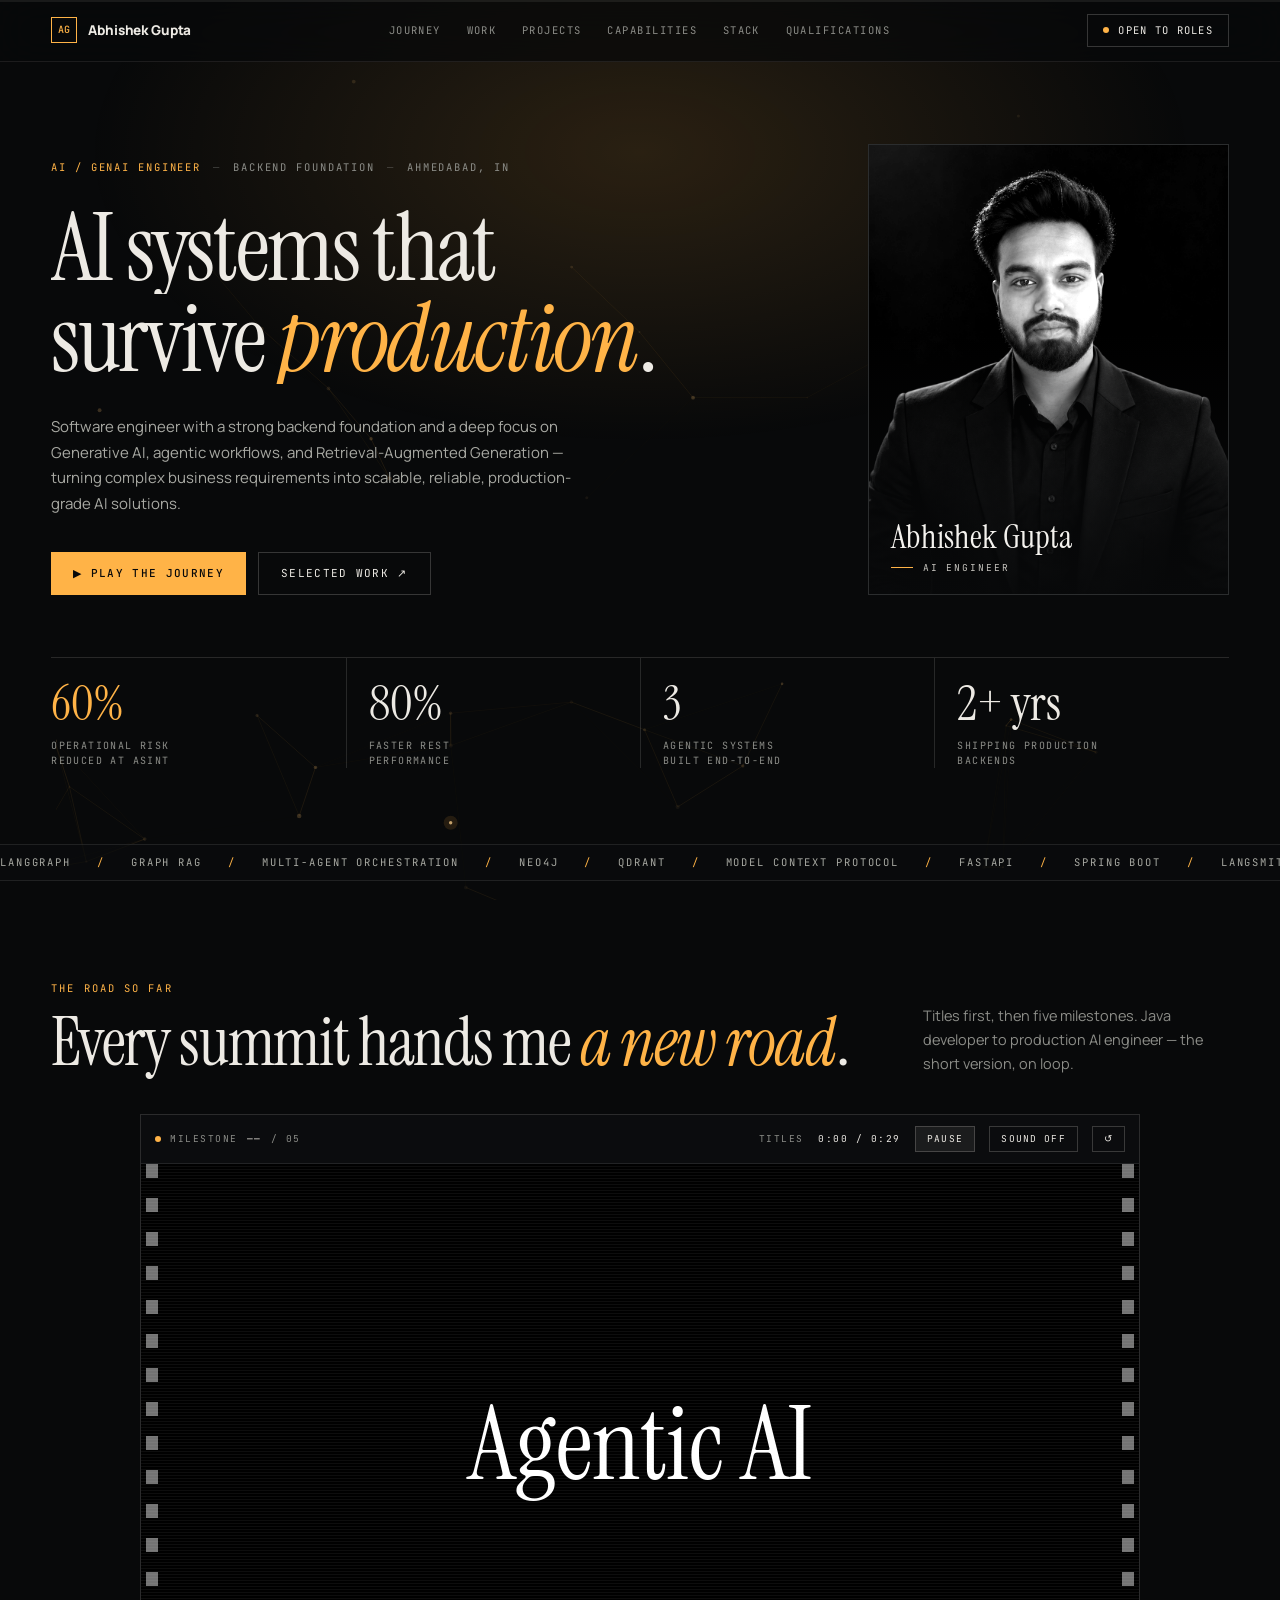
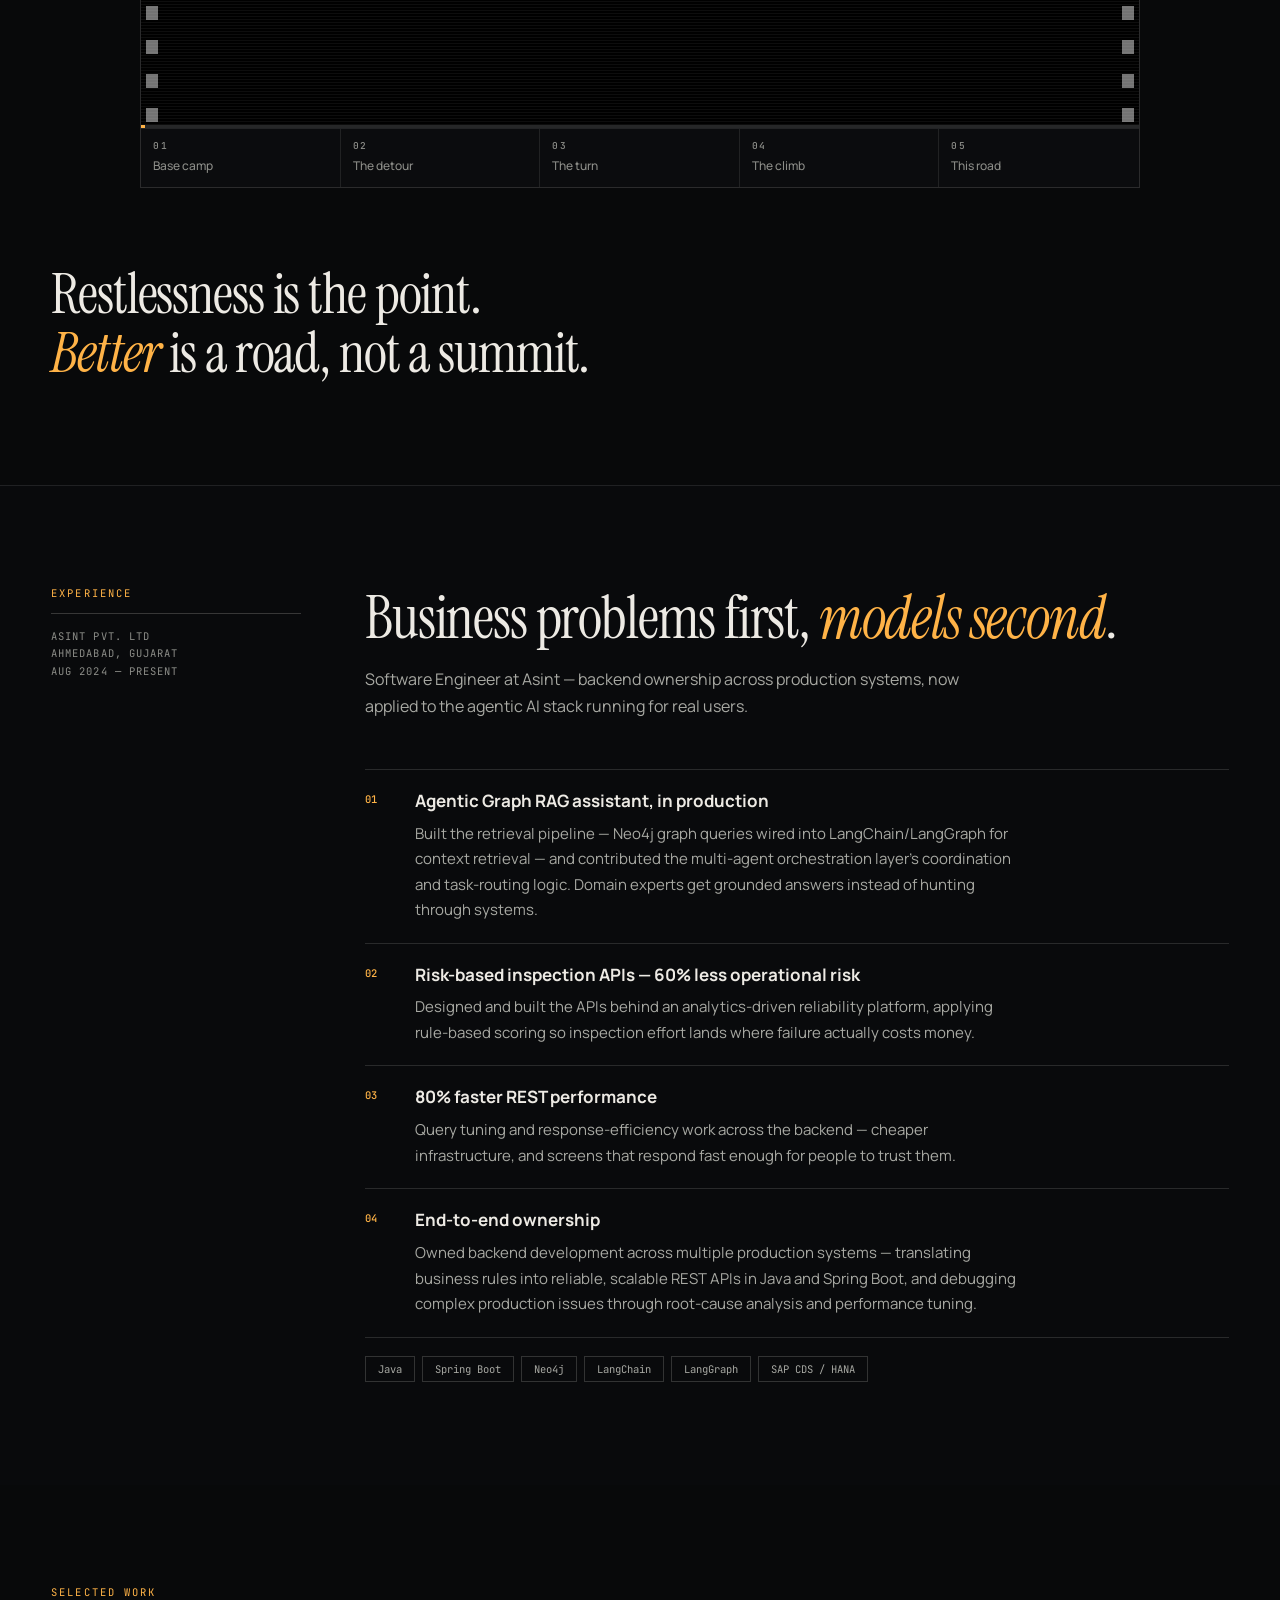
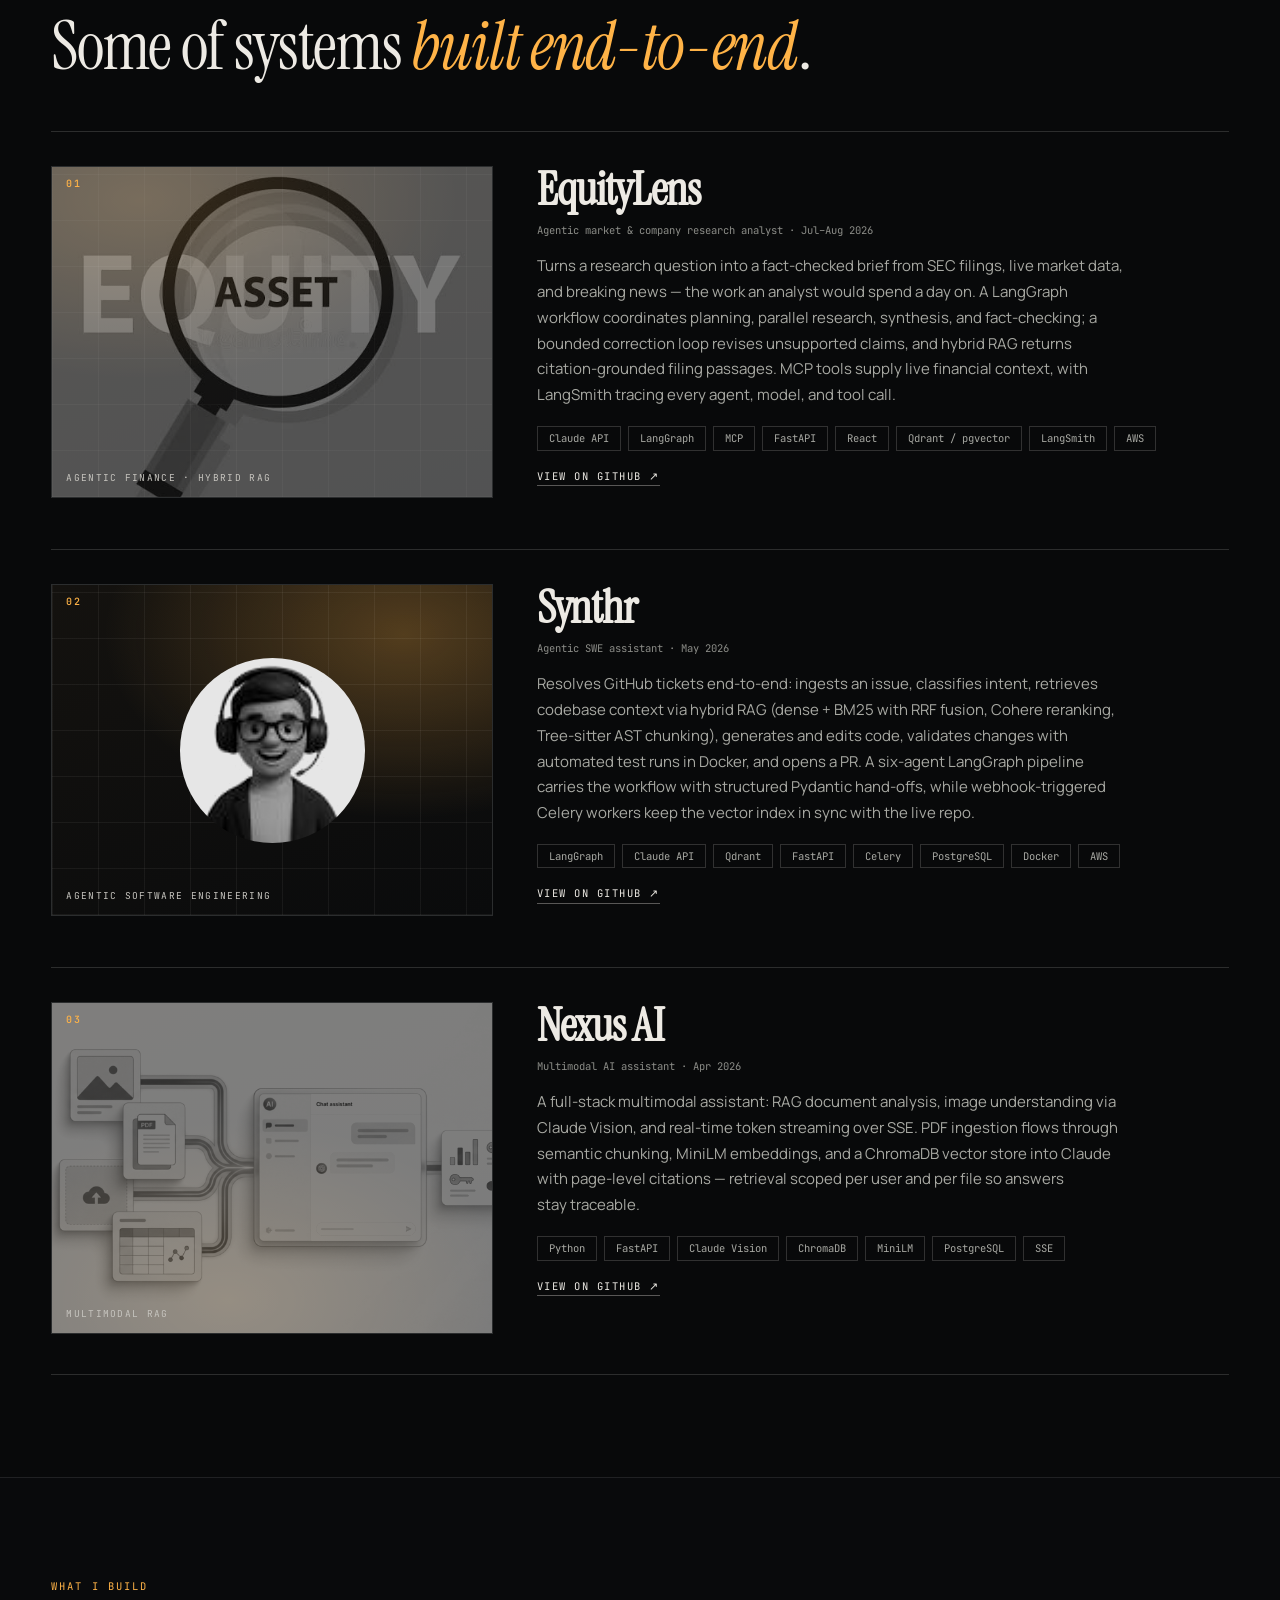
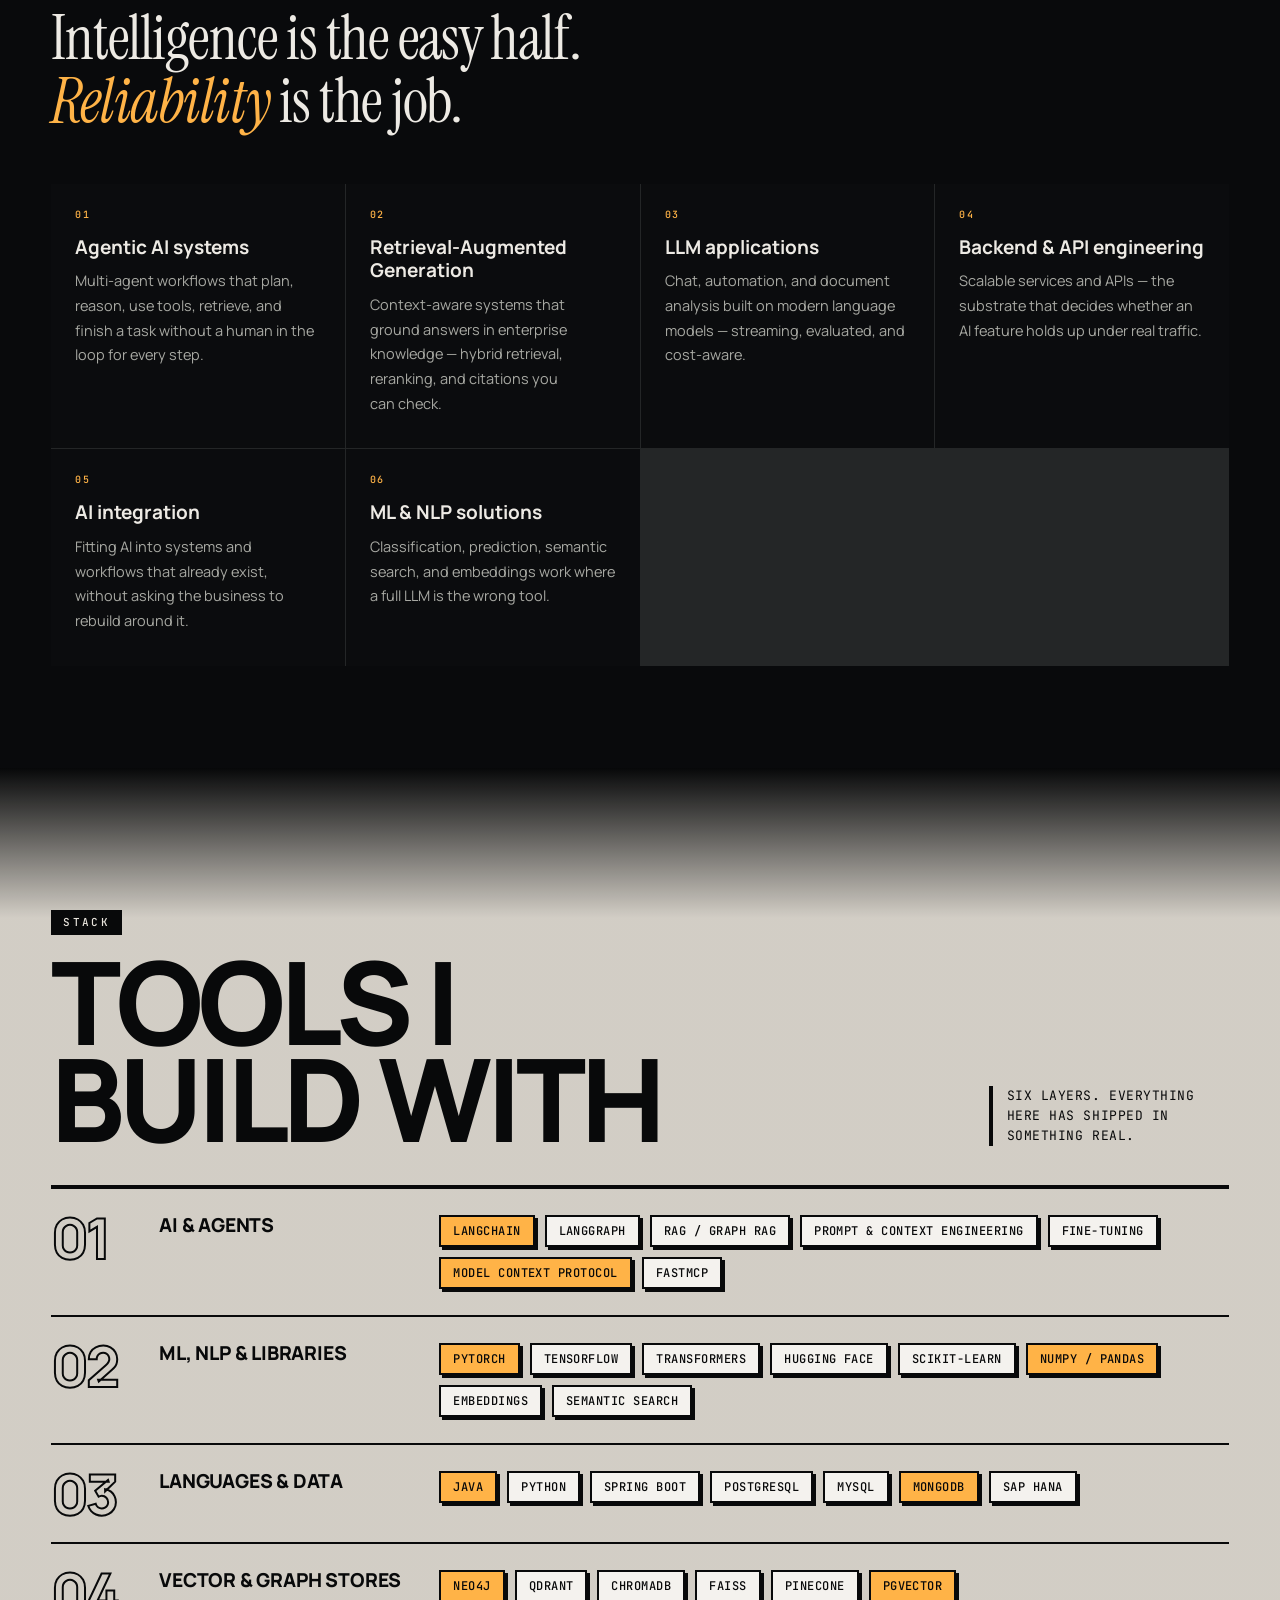
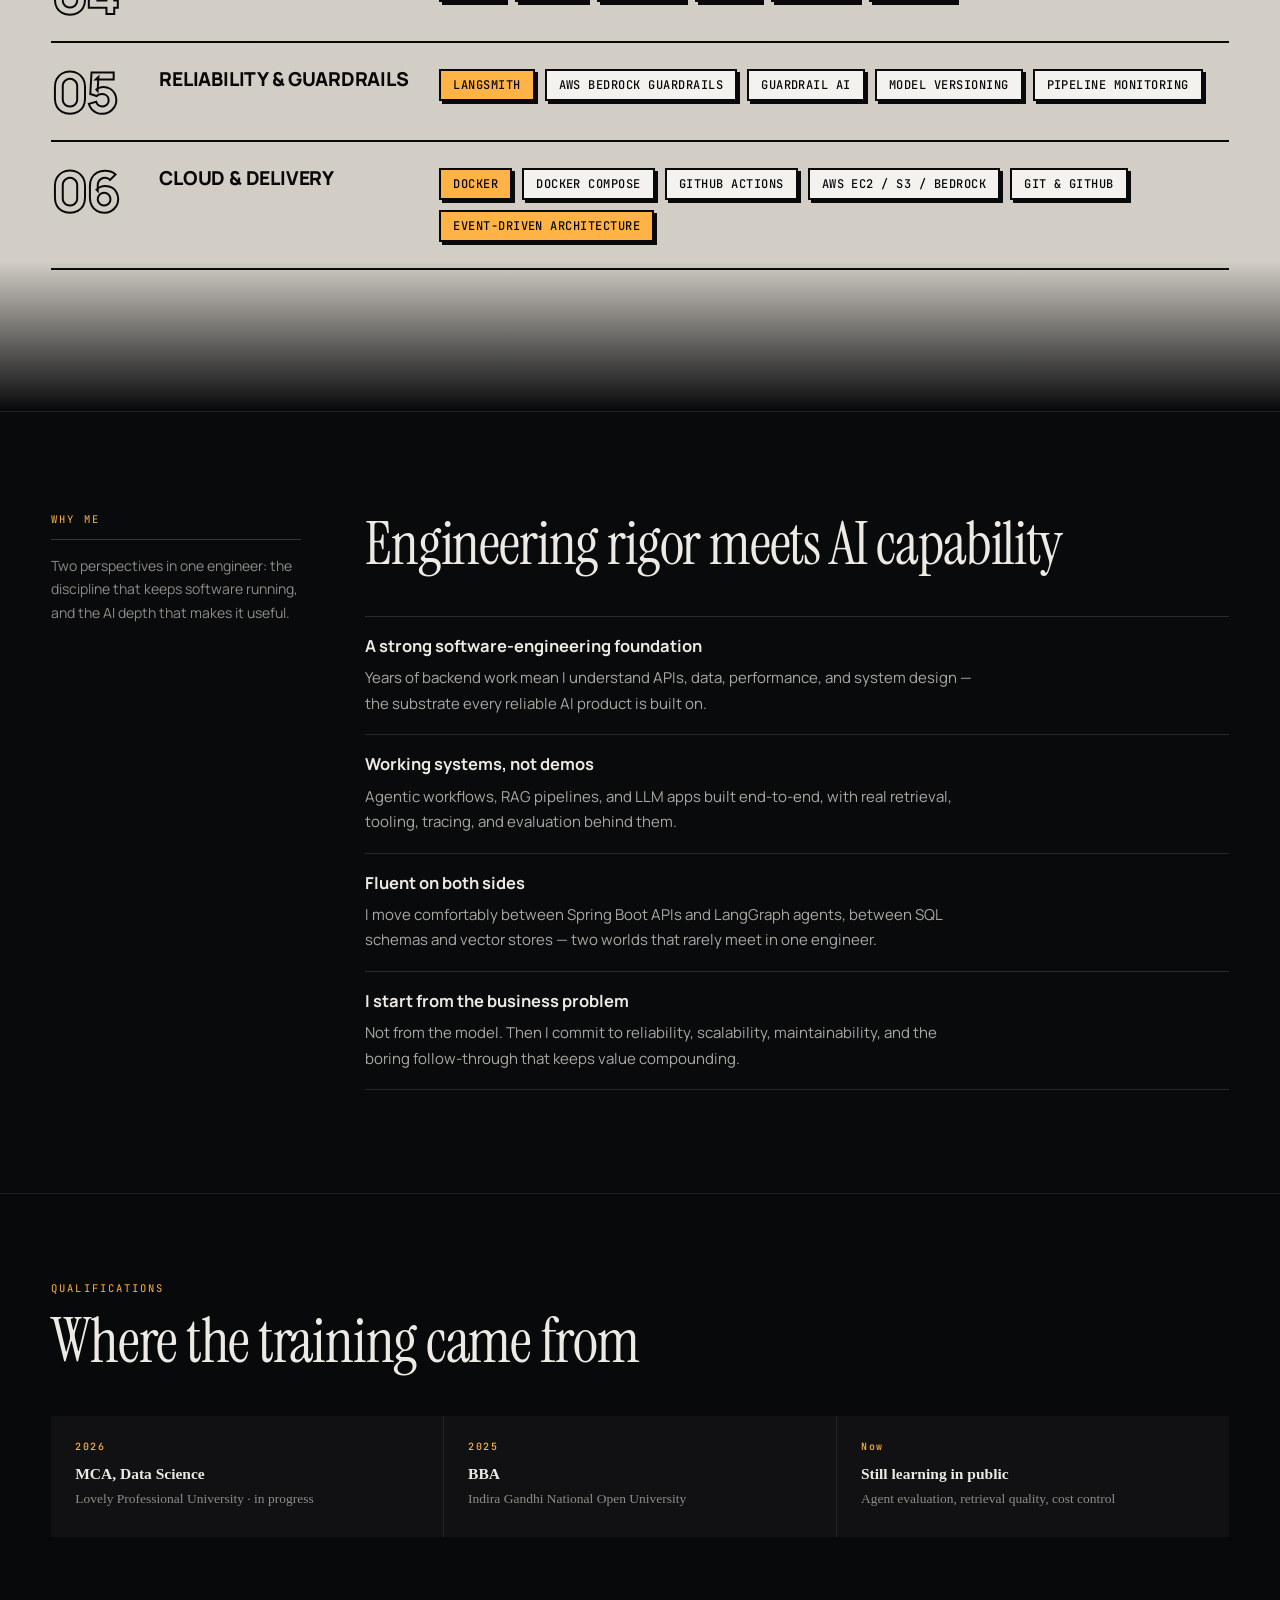
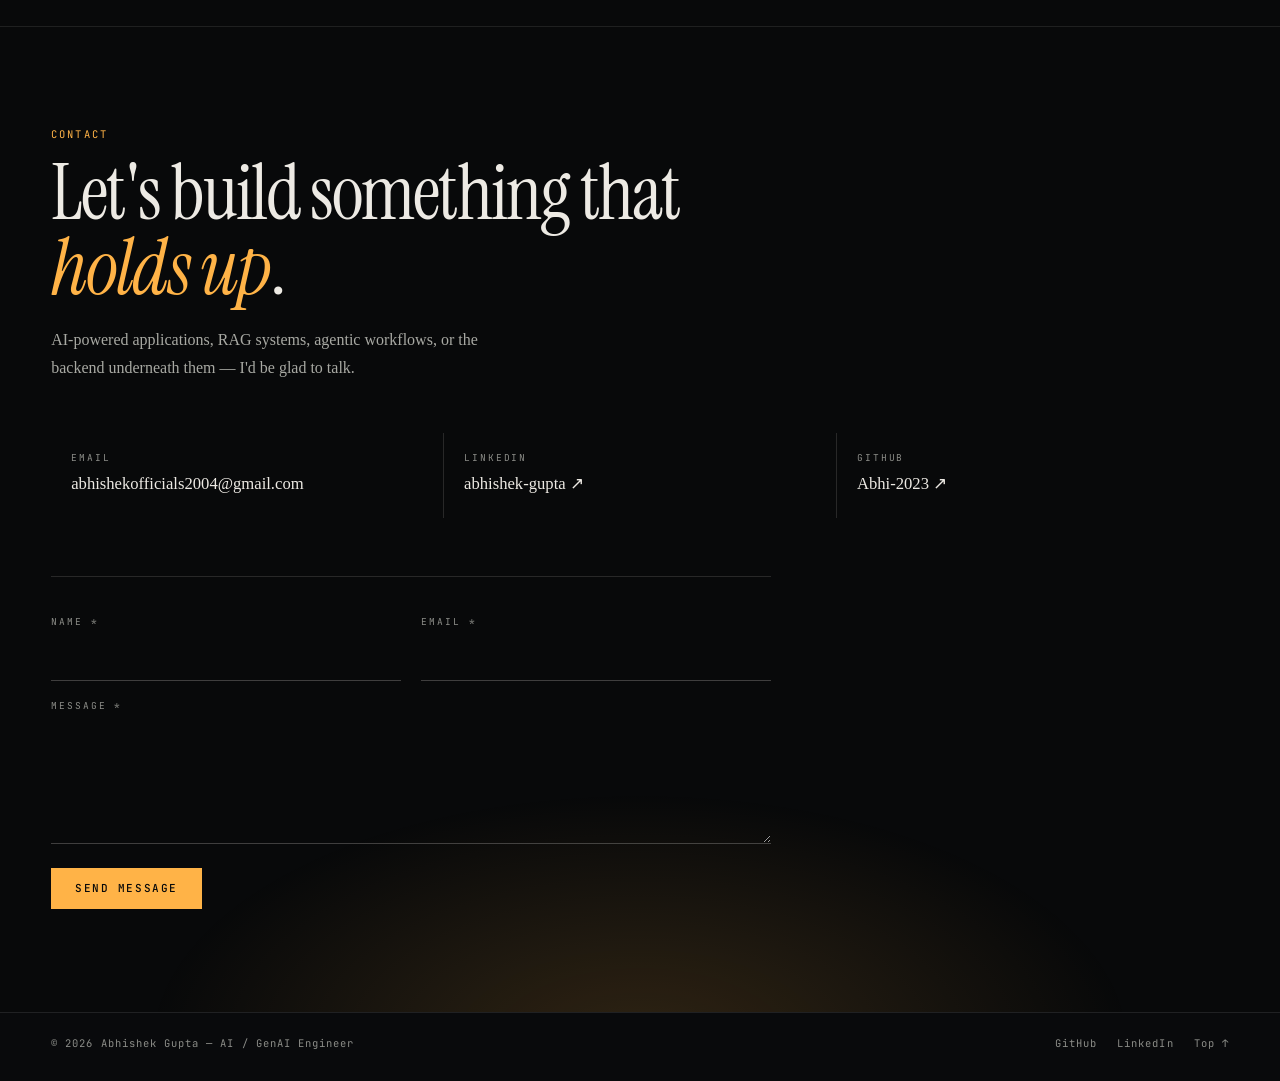
==== commit 3112a72a: "Updated Responsiveness with mobile" ====
--- a/index.html
+++ b/index.html
@@ -369,11 +369,11 @@
   </script>
 
   <script type="__bundler/manifest">
-{"b04c66aa-de55-448d-9d7c-cff76533404e":{"mime":"image/png","compressed":false,"data":"[base64]/XrtuiqQ0sNrVVyViIJf0XlZk8X3e8WeTsx9Q/NomN1cmx4KXNlbGYjanVtYmY9YzJwYS5hc3NlcnRpb25zL2MycGEuaGFzaC5kYXRhZGhhc2hYIEd+AmzwTtGelAwaRifbaG1ZlOXWlGnl4Z/[base64]/She9N7eTo1gwVjAOBgNVHQ8BAf8EBAMCB4AwFQYDVR0lBA4wDAYKKwYBBAGD6F4CATAMBgNVHRMBAf8EAjAAMB8GA1UdIwQYMBaAFM5R4gSBTmRbI/jjxM+aPpzB11zCMAoGCCqGSM49BAMDA2cAMGQCMDFzHRSeAXrSy1WOzkbhPZ6Km2wGTmZ/[base64]/Kkv/PhFzuE5NvbSXKZ1nClfur/gpqgoJft935lD7yjiEXIDye4zjBrFAAAEABJREFUeAG8ewmcXUWVdy13e/ft7/Xe6SV7QkJCQtiRTUA2dQCdAR1wGUY+EQSCgzOKoKzKNvONOIoCjrgh+yL7JIiBECABYlaydpZO791vf3erqu9/3wsxipCFzHd/[base64]/IIoYumHqhq7rhsZ1zmoEGDXhebAbohT6YYRwwgzKTKZl4mlKaNWtVpwK5xy1hMhaeuATdgC7ZLUHHQILKaUQAqllGVKSfL5YqVR0ndu2DalcboRQGRqP6wSOC1KBD6SIklzXKA+1ksKH4UjhKSKR933Xdau2GYlZNqesVCoVC4X/JVwwHGZxAAhA0NoDIIIgQIr1BLm+F0g/GrcjtlWbg4ThJBKx5cuWvr5kycIFCx5/7NHf/vKX9/307p/ddRfo6cceWfyHhZvWvVspFhhVsCBsQkUCCzalc9+rCumjHztqAV8AfwBUf18XBwwUKXcaM5BhjGEn1McCQJrGOKN9/X1PPfXU1f9y1UknHj996pQvf+lLl1x88b/Mn3/T9777n/9+589/du/vfvPrRx968Ps33/yN+fPP/4fPnnH6aZ8/7x9uvumm559/bvP6DU6lbDDNMsxKuYw9yCjjmiaEqI9yYNMDBgqMAprBXoBOnYfGhULBjliLFr381a9+5dOfOuva73z7lVcWlYsFrP/I4ODQYP9g345tW3rWv7v+nXdWLlmy9I+LXvvT8nc2blo/PDg4Ojy4fs2ap5944s5bb/3GFVdc/93vPv/8s67jJOIJ24oEfri5GDtg+kP5XXSAO4VdAIt678Visb9/xzHHHHn1v3zj9deXFHK5gYH+VSuWv/PWn9av69E4jdmRtpam6ZMnHTpn5seOOOS4I+ccd8Qh8+bOnji+O2Jpo8ND69ethfzqPy1fs2r12tWr7/jBrZd+9ZKnnnyyXC5r8E+aVke/PtwBTA8YKLARoIDTBP4Q+nmeN3/+/E9+8pOmaZSK+Z7NG3s29eRGR0xDG9/VMnvmxHQykYjZOHqokog3PMcBBZ7HqDR13pBJAaw5B8/sam93y+VtW3oXvvBC37atI8NDv/7l/VdddVW5VMIoY/kcUt+HlyFYD/DQAZqA+Sh0wEAZGxuLx+NYw2g0un79+tmzZ2/YsAEAvbH4tQ3vbnLLTioZGdfS1JTNWIYuRaDCw8WXAWYEX+y4XtVzq45boVIwSuBcKVGGzhpSyamTJ86aNgGnU++27U///rmBvv786Nh55533+BOPp1PpgYEBDE0I0WouBqOD/4jEPmL7Xc0zmUwQBNBp8eLFRxxxhOM4mzdvFgjGpLQ0kk5EAEc2nYrbtsaZDDxd4wZnnFPsI04JiFLFiGJU6YzqiNIoYUrClJLRWHM2M3fGFADUlE0sfvX11WtWNTRkf/[base64]/887ZtJ5PJ7du3I73p+usilmFyhh3vVyuVchFbhEhlaMwP3ADhuwwQdCBy4TrXTT0kjUMc5hMx9WQ8mk4kE1EbRxinLBmLI/vs7x+L2kYuV16w4H9GRkcff/zxWCzGOQcEjDEYC1AG/1HogIGCgBWr9M4774yOji5btmzu3Ln33Xff73//+5HBoXK+oHxPp8xgHK8yQKdUKgjhw+aBI8Gu4ZRzhB0a5gPHFMHZQxlqZRBajc41S9d2bO+1o1YuP/raa6+tWLHi4IOnVavV5e+shEnCLQECGCbSSCSCVYEy4PebDhgoUOXGG2985ZVXbrjhhjvuuOPJJ5+85ZZbNm/aBNMQeNmB+ySI1wFFgJJqueK7XoCXwsDzMS0hAumDZM1wNEY4o1IEDs6YfKFaLnuO29nZCVmY3S033coYe+utty6++OLbbv8+RrzpppuGhoZSqRQgrgMEZch+Q0LIAQJFkeeeefaG711/1hlnXnPNty7/2iX333dvz4b1OmOh2xOq6nrFcqVUqbquryhOCgPrXClXqzUKK0puteSWS87oWKFU9QSaMQ4jEqFBYYuRSqlYO2XkUUfMufZb39y0dtV13/n2N6684tSTTnzskUffWPJ6tVwBDmjnui6Yj0L7DIrrVuEF8HoWqhsIIhUsYGxo9IsXXnjSccffe+89xHXvuvOO66+9zuZEBe5IsTjqOAVXlHwVKKaY7noynyt7LhE+A/kO9cvKLQpQtSIdoecckStU8qVi2am6XqVSLRZLY770R0aGccblRke2rV933ifPXPjwb4hw773v536pdPP139u0YR3OL3howK0IlNpJO9HZVbQz/2E/+wpK/QVHYvN7CLQ4hwaB41973TVKyDtu/UFQKj7xyCPf+tY1U8a3Kt+BB9FNg5k61TnlTFEGCycwAJwxQYAldUrVUr5QyBWL+VKlVHWr3uhILp/Pl8tlr1oVbkV41cAt+U5RBdWuzralry9uzCQndHV2tTbfcfMtz//2N6pYePGFF9avffd3v33ArRmLlHUlSf0BGiE8yIRcDS3wH0r7CgrhNT+PPmGohBKm8dfeeO0nP/kJosxZ8+atXr16/vwrohZDiBWNROAFZOAjbCBSUCIYU7rBIhEjFrfT6WQmmUglY4m4HbU1Q0eE4iu/agNAEfjlfHl0sDI6FJTzhvLjOuvv2TTSu7W7rSWbTLjVslDE8fwf3/2z0bGx9gndX//61++///5nnnmGEAJr8nwPzH7TvoLC6iGAEKIeFCD7s5/9rLO7+/LLLyPSv+GG6/OjY63NLcl4bPPm7fGobXFqMhISlZoKQDoRBpPEqxDhcOJr1COy6jmFYn4sPzJSGtohiyOmcBI6sZTn5qo71ufWrR60BGlOmuNbsqWRQS4ljqRUurFccX7yk58S37/muusQKC1ZsgTWNzIyYujGfiOChvsKCppg1RXsJfDDMxWm8bvf/Q5mYkajPRs3Lly4sLEp29u7A0FKIIGFshmJMhEhPnc9UXacXLU0Ugb5JScoV0SlSN2KHvgxTtIWaYwRC73mg8qAG4y5LQl++rFTvv31M372/S9fd9WF45K6M7xjYnvThjWrTE3PZhsdN/jN7x7Ij40Rjd52+w8efPDBl156KZtNKyJCRff3j+1HQ2x4tEIgr+v6Aw88gH10/vnnE0oWLFhgGMbw8HA2nRgeGmjPRv1KxR2tyJzPSlL3iRWQiCQJRlKcGD7RHcKrYRpnpDVGprXas7uz55w8658+e9S3Lj3zhqsv+NevXXTemSfNndLeavM5E1u+/sV/OHhCy+qlr3Y0p51ycd3aNel0GiMuWrSIKHXpFVfAWJ599llCCGIlpPtN+wMKVgnvKJZp53K5hx566B8vvCCdyUCDzVt78oVSQyathIgallMq25ylGGkxyfgUmd6szRkfO3Ja+thZzSfMGfe5M2f/46cO+eLZc7987uH/fM6x/3zuqRedc9pF55x6xtGzTz50+pEHjZ/V3TSlOdXdEOtOR7vSVsTLN0fkZ045+vDpXaWh7WP9W1qbMuVSweBsYKCfUDo2NPSNb8xftXrF8uXLs5ksCW9w/8LjQsO9pH0ERRGiiBGJVCsV3TDwyocX4gsuuADm6nmIQdxsOm5omlMtVyulikvgPmZNzMyZlJ03tfvIGdOOnjXtuNkzTzhk1olzZh3c2TpnwrgjpnQfPb378CmdB4/LjE8b4yK0O2m2xfWMLmzpcq/MQEFFV44ZlGxRNoLiF8/7tKq6qag+1Ncb0Tmhsre3F7NNNzaedNJJUAmGLMPvBijbT9pHUMJRmO94MFqwcGyEkmM+djR2kGGaCBOCAG5fIS71HTW+PTV72tQZXR2zJ3Qe1NE6sSkzoSE7paVxfFO6NR7pSicaNNWokwyTRnk4S9x2m9teIcEcm1RtJphw/EqRBD7hkrgl6pUqowMdzSlRGjn7jGNkNa8Tj6vAc9xCATfYSrjOrNkHRyLWs889zSi0qxOMBVTj/1xYy35wsh+gEN208KICON58880TTzpJSoTorhSBEMKpuNVyJWIyTkhHa8u41hYSuCzwmBTKdwK4mEpZuZ6hhCEDiypLBXEum6NmlAakmo/zgEuPeE61iHkSI9tA7BhB1CekmclELGOwd2s8YkzsbDEYTMSplAuMkalTp7rFIjfNSCTCOc/n80L+/3W00vWkh71ShTODtz/ssMM8EWiazjhvam7QNGKYWjIWNTSCizU/[base64]/G1tx578dVHFy556uWlryxZvmmoVPZVVbHB3BgzzINnz9BqJ51pmnhXRNtSLudVq7ZtDw0N9ff3o2S/aZ9BIVIWRkcRoj/66KNOtbpt2zbbsgWRjNMJE7pjNtE4LVVJ+7jWZDxh2tECYevHCq+t37Rg+dqX3tm04K0tC9/aumBp33OvvbVmx9CYICWllQlzuV4I5OBIfqQi3t068PSiZb98ctnjryz/4+odT72+5scPPffowjcXLd9gpFuNZIM0Ig1t40ZyBUGZ4zgTJkwQ1WoslTIi5htvLInFYkuWLHkPEQkL+jNPkX0v98G/+w4KY4lMRjNNOJREMum4FZxI6zesv/und7/66qu4QoYPTtokm0oGrlOoVHuLlXeHcyt2lN4dIFtKZESRskmCBPEi9ogvhxzZX3G3jBQGy9WS4rkAztMqKcszU57NR4JIn6tvLZE1fWThWyOP/M/iFT07qsQU3IwkUq5idiLpeh4ubu6///6lS5ZUikVEtL7vr1279oOnvOeafQbFhxm4AQ5mt+phv/zpT3+67PLLPve5z11++eW33nqb6yNwcmJRs6+vr6enp394eF3fUA/eYxTxYkSldZm0g3hMxJLRtq6+ird1rFhQelGyvGCBGVV2IhewgZLHYo3NE2bSdFbvULUAABAASURBVFtORhyrkWfTLVPah6ryiRcXvbBoycoNPT43k83NI8WSHY/96Ef/ddddd331q1+94oorEDrhhgEBJIGKIe0ZgvdL7DMoeiySKxZKhXxv77ZiPrdj2/Ynn3isZ+PmxsZm04o0NEQNE742svLdgdWrNvZu2RzRSEvSntqRPWjyuIkd7alEnChWdt3Fb635/YKVi95Z01cJRlQE5vDuaHV1f+mXj73wo58+9vDDC7dv3mhz3tnSNGvK5MNmTG9Pmh8/4pDxzY1bN22++54nf/3g40LqrS3tQKGhIa1zJgPvjddf68cFXcRc9uZSnL+7aOe0kQdXT8F8MO0jKBSnRpBqzFx//XdffunFSeM7R4cGdMoasllKNMLMclXgmm17by4TJ11dDUfMmj6vJT7DFJN0bwJ3m/xCMw26UvHOxuapE7qb21JL14z95IFX7vjFwl+88PoN973yX4+++vLyYrYp9plTZp156NQ5jeZk053Iy5N54TC7ckTCP6w1cfpRR33pgvPHRoPtPQM7tvZ6lappaFHb6hrXzqVsacgSX9iads2//RvcHyaOE0DJ0JXIABudoWSPtFdCu/[base64]/cZFCiBd/Ot28L3YM/[base64]/BzedLXp3Kjg3610piK4T6pOkras+SUow7758999vxPnTG1laRjRuA7A8MD02bOwFH10qs9T7/[base64]/0bjUVmd7RGpHu2PZNYmzwhHmzsOgb166YPHmi74sLLjjvwrPnffvSv0NbK56JZppiqXQ0GskN982d0dzR1sIJwa5xHAfrVCqVcrkcjALnMdTD4rmuixTmQSgFYY+H2b1ABVPYC6ndRGCBiUSiXHFRRimFKuEKSIX9I33f0JjOiJJBY0OmkBvTGIOwruuQbG5sOu6Yo//urDNnz5jGhd/bszE/oCa0kYxlNEeNxojeFNVaY8bNlx/30rNvLHv9jfFd3Z845dRPnX7maaecjLbpTKNpRZubW8eGBlcvW3Li0UckLQ0IGhqHjYAqlcrAwACAwE0C5o9XMwxq2zb0DEkpTdMYXh/DzB7+9hkUjAQ3hl6lCuAyN2/[base64]/ihpUQs87C5sxe/8s7qVav6d2zfsW3r2jVrVq9ctfzttxe9/IcXnluHgWdMtWyDMxW4lSJxXVIup5Nxi6ivX3T6whd3fO+au59/4sl3Fr+6ZfXKfN+ODavWbtu09f57frn0jxuvvvSspkhkbMcA7jGrlQqMEaaBt7Dm5macOJg83gnT6XRXVxdRiE3CLcY1DVsMau8NQbe9EfuzjG4YnNDpUyf29+7IZDJYk0qpjH0Oi3CqZSKVbRENZ41bRfB62NwJ5XzxjVc3P/bQ8uefXvvygnWvLdrU1+s3Zci4VmKbFmweBzwMfjPu/jdu7NvcM9rfT0Vw/rmzpk2OP/7g4quuveffb/715Vf+1+23PHbPj1+eOK71kn86rTluu4V8KpGsSJx0GbwTox+oCFeCQycajeKMnjZtGnY6qYdttRRgQWZvaJ9BwcowXb/ggs+XSh6hqlQqVp1KNGI7lXLUskxDKzmkgHjTdZQIZODNnTlt5tT4jGn00Fn24XMb58zKzpvTfswxMyzLrlbdvoGhHX2DO/B+tL23Z9uOHX0D23q25EZy02ccfOIJJ3/5wpMu+eSMK//52HOPz3zxc4d84fNzjz3qyLbGBmw3r1TasW0HZggghoZybW1tjLHt23uDIOjp6cnn8yeccAJQwK6BTD0FXqpmOCj5cNpnUCI113XEEUcoSRBQNjc2xuxovpDjjCGaFr4L55dIxCKWwYhEoJIbHkrZ9uTOzu729vbmpvaWVjsSgdLReFISXihWB4ZzW/r6127csuLd9avWbxwYHoklE5oVxbXD+K6O7o6WCA0OnTFlXFvT5EkThFvdumUTVwE22ki+iLm5fjB9+qQNGzYAgq6uTvgRXK9s3TZw/PHH49yRNRupp0CtzqDVh9M+gyKFwClzzDHHfObcM7As2MPlclHnLJ1IEIIaFbNI1LZyo8NDg/04GiKcxwwDuIDiEcs2LduKRu14permy5WRvD+Yc4byTt4VATd5NDZ+yrSm9g5u2fGGhkAFrU3peJRN7m5DtFx1SolkrLNznOc7gyPDg2MFBD6UaXBtyWRycHC0p2drqVSCczn9tJNmzJiBY5ixcIJwxnUU/rcsxa89mmXdeOON5557bkd7e20xCFxDKhFLpyKOQ2TgN2QyTQ0N2E4JOyKw4wt5TVEq1PDQEJQeGBhsbG7u7JrQNamrrXtce3f35INmHXzYkYcceUzDuHFj5fJIudQ/NLTo1T9u395TLY1t3byWSh9Haq4w4nlONBErVsprt2xuaW9ELICFwZxbWhpgoYjxzz777F/96leGbcPLcs5RVU/B1DEC8+EUAvnhEn9Va1oWzhkiRNeUKddee+0tt9zyta9efNyxx9LQTHzscE5JU0NjJpPBMQlnrFOiM6YRynFNrRuWbuRzhbXvjgyP5nBvZicSRiSGo3W4UOrpH1q7sWfR62+u3wrzH3pmwYKlb2/b3rvFMmhLa4NusCyieyL6hvpy5XxVBht7h9CkXKlOnz59/aa+008//ayzzsIt3J0//GEslYLaKghIDZRQYRiJUv9boFTKZW4ahGu4Fkm2tJ14+pnfve2OXz/82JqNG2/8/g/+z6WX3v3zO26/595jPn4qjyebOzoROODcNZks50Zo4HS0NDQ1pAtlknc8I53tPHjujGNPnnPSGfNO/tScY0+bdviJs084beaRx40Ui39Y1j99enbe3EMjluWUil45N7ClJx6Pa1Zkfe/gKX/3mQeefOyWO27/2pVXfu3yK/v6t9z+47tnHzL39DM/hTdjQhhSIRWgIZRhH4Gpu1sweyS2R4m/ErCj8XBIqiluKmoqLRamesRIpM+58Avzb7jp5L8/n7SOm370cdVoZpRoAZVUVm1dGaIclAYzUTp75uSZcxLPLx+586HXrvvJL+55btH/rOl7fsW2B/6w4ufPLPnBr54+5aLb/u8vFp71sY55h8xRvjC1qC5YLAhiJOjr2apHszTTGRk3bdYJJ1/0tUu++Z3vffofPp9oaCGS3fYfd51y5qcl0wjXCeOAL0QEAIEoD+3lrybzAdl9BqXWD1OEScIEYX5ImiBcQBWiQQmJ9WFGpGvSxz91TqDb1I5rdqxQKjpOpbW5YaB/e19fz5GHzz3pqJbOVtI7Sp5btPwXv3rsl7995Kmnn1v4h1cXvt4T4eQTR7UeeejscU0NmVTaNCOlcjUei7mOl20a9/aazVMPPZ50TcsVqkSLUG6W8c7BjWdfXHjCyZ+IxhKM60NDI+HKAYuQairvS7IfoEhC8Oq7czS0B2HE2jow6QsWiRHPJ5o195TTJx98SIHoeWYJO5XzVckLhFBp3CYY/LhDZx81c9JhE7R5HfzYGZmPz2477qDmIydlj53ALzp37kWf/fQhk7vcSr63b1uuXKHR+Ib+0bIW3VJ02g86ZNK8o8vDJTvZGBDiBiIajRYKhYsvvvjaa6+llOIwwuUxVNpvqs9or5srQt4jSgiI1B5KmE71quMwzSCEE2YQXyL9xCfPbZ48c0vJK2gWjWf7x0qKaO3NzcPbt/qjg3Mmtl909hlf+cxppxw6eXZH8qhpLZ88duatV1962mGzaHGo2L/N5NKKWlVKc4J60UyvI7eX5fGf/QJpm2BlmoDIQK6qaRyI3HHHHVdeeeW4ceOwNuVymXy0h+1zc0VCXNBMhcZCyS5omBTI6IRqRIsQZpKSn5x+yMf//sJI56RBn6tYxmNGrlgp5fI2IWmuCj3r1r/5UrX33Xnjs+edcvgZh0+Z3miVN62kw9v04qjmlyyumMZdrrnR+LtjxTEeO/Vz/0S6pxLJHWJVJUkmI9isS5cufemlly677DKC+5qRkZaWFlkPE5DfL9p3UDDMe7gAEbQHoQxk2zFCWSlfIlQHLtWAAprmw446+6JLumfPKxMj78AJWiNDI1FDZ57bkUlNam0kxZHX/+eZJ371i1deeHz72re2rFxq+9WOTDxhMNerDhcKO/LF3pKb1+xjzz4ve8yJshIQM1ZyPMaIScnTTz+HiOnxxx/3PG/79u2ZTIYQwlCHn/2lXTPa6w5UTRJBfkg7zWRnL5QqRGjcJDAWqkfiGQJ0WGTC0cd/4jPnHXz4UfmKR3WTKNweVA3CIpxn7Rg+Yhw0afzM6d0Tu8Y1Z1NHHDIraZnDO7aPDg8TSqWulyirGNY/Xja/9biTiEfKBH5dSyYixeHyU08896O7fnj33XfjRdm2bWwfSinibIRINS33M9k5nf1sjWaKUKQE0ZzCr+cF0XgMTLlQIToOI6MqUK61zpl32oVf0qPx0XwpELRacUZHc8UirjmkZcWSqWw60xCNJ3TDKuaKxUKZMS2CT4hjuVXrNpiJ1N9/6Sv2jDmi7JNoKpZqePKpJ199+ZUgzRmBAAAQAElEQVQbr/3XJx/89W/u/8XkyZM5547jwFgwNF6s8O4HZr9pP0BhWGpC0BC0c1xKEDriswYAQG1YaEZs34PdEE8qRXTiCZJMjYyO4QPItr4BxQ1HqELVHylUhwrOSCkYq8icQ4seKwW0ijZM/9Pqd/GumMg0DowVSbqJFCs8mXnp5T8e9bFj7/rPOy+/5J/+7uTjfvPL+xobUvAgiFcBhK7rGBu3s0g/Cv15YnvbCyWhbdRT8uen6oQHgWlyhSpCcArpJpWE6LpJ0ACljisJc4Ig09S8duOWwVxxKFfuz5UHRkt9Y6XtI6Xe4VLvSGkwV1m9oWfZ8pXFUkW3rEQ8OWnSFJLOkGT6hd8/e8E/fiERjY0MDv7HrTef8enT3eF+il1MDvDD9qc/TBuElpg1iGDu0rZMRsNN5DiBLwhAUITgaDCIPjw0SAgdfHeDL4Kq66zv6eG2BVB2jI5tGxre3De4YevA+p4dIW3pW7e1b7hYhh9NNzQ2NzRkEgms/sbnXySKHHLwrG/+y79+5pzPLnnl1ZNPP80f7DczSYIKcoCfvQalPi6wqFM9uzMNQcGFgutWKe5QLE3TgA5xPckUyY+NcsUu+/JFnz/vfPjCTEO2taPNk4HgcJqk6gWFcnUkVxzNlfL4zFVyKp7f3tU9fuL47s62hmQsFTVEufSrn99789evSMdSl11y6Ve+8n+sWFyWHb2hieBD5E4dDuTPPoKCdaEktIK/hkZxSg2TE/h+31VSapxYBgOz4u0Vbc3dv3nw2ebafwjKF4v5cimajNtx245bVtQwLRqzeNLWm1Lx1qZsd3dHe0dLJh1P2IZF/aROOrPJxkjkN/c98okTP/7m62851cDDCJpJ8FYRvltAlQOJCPpi+Nt7CncEqe0WQsCDSJjDryQ0xIoQJaRfjxJWrFz1g1u+f/LHT2pvyHZkbM/x0uksto9lm8NjY3hlgwOK2UYqbjeko5AZ39w4vr21c1wL54IqL2nrSUvXfCdj8GPmzqYuKYzk518+/447f6ibesVjhGNr2oru2xTIXjz73CMAqJOs9Q6ehLjIsbFh3/c4o5ZpSuH/8eWXbr7xhuuu/c6EromVUiUZT1WKlcHBwaamJsyitS1jmCwa1TOpaHNDsj2baM/E29Kx1lQ0HtUsk2ZSkVTCiiYiUSq8/GjSMDoaSWtj0+hQ7oEHHzv1rPNHCs7oWJVQXZF9nkJN8Q9L9rnHurHWU7JTIXTC0ukmXbdQ0rO556abbrrwwgufeOKJqdOmM6oLoSydzjl4oq25xdGtzVnL1EQ6ZjUk7LZMvKMh3tYQa0hb8YRhx2jMJq1Nidb2DNF8wt1IQmMkL4OcYeilUqm1rYkRsW3zplNP/cQP7rjz7RVrMOJ7RAkBkY/+YD770Ek4psQLH5GBREvEYJRoSmkEkQjR8ZXihhu+f8KJp1x/wy0IwyZPnTY8MhZQw45G03FueP1t8fLsCbgmHEtZojllNUb0tBZkdJGJsmSKa0lObJWIKZ2XfV5yWVG6o0qNmNGcHsnFsrFqEFT9Mct0UyZtSdrPPvvshV/8wmVfv/JPy1cySgJfiSCcS+Djw7YE57q+EAIMohikoF0M+A8h9iF1f7OKM+K5PsMH02LZtmEapFSq5PPlb3/7OyeffOq1137XNCPz5h0+NpbfuHFjS0uL47lcI+kEb8oazSnSGJctDVZXWzITN1NxI22zhCkjuqdpHuGe4K4UFaXKHqn4uBVgrqCOYgVJijI80JSUHtwNl66mCGOMcn3NmjVnnfXJq6/+drlcQRRXKjqaRjQezkvXdUS6mAWwQOwPBi8BSPdIYeM9Cv2VgGFgMBqPR3O5Ql9f+PkWl/[base64]/QNm+fYdSUJF885vfvOqqqxCAtLW1AQsYCL5gAg7btrE4TvhUFPGULFPuwBwam2KtLYmmpli2MaJprq55nHuMVgmB5ZeULElZ4nrAuM94wJjkmuIaoUwoSpjGKWeKARemFIXBYCAQpRQo4NM6cMFu/e///u/58+cPDY0xhv1FOOfQgtQeSNZ+95zsMyiVigMIKCVf+MKX8M4OM8GHW4wDFFCObLFYxNFLKYWlwHzwqswoHKDHmYDJaFwQ5lLixON6NKbBaiIRaprK0AXngtNA55JrknFBdUk1QjgB/IEKMHNwhDD0TMKtsRMXrD+uIzF6Pp/HN//u7u533nnnnHPO6e/HuwVwYYAPMmhSbwhmj7TPoGAMLMKNN94MJzJz5kxcBQIFfI7CwMACKwZDxfDYUHiRHz9+vFb7RyEaxWyECOB2K75bAWOYxAQZzDCpbnLT4mYtZTyAaVAmCdlJAi5WSR+tpVRhKbqnhBCmCDzQ8PAw4MDOBSIYHfulzvz0pz9dv34jxEwTsS9+0YsIf/bib59BgZv43e8euvXWW7FrYL1YQCwU9gu2Tx0OLBq8bEdHB7JbtmwRnsBeZoTrTA9lDB6NWMlk3HOqruv4vitwasoAATLmyimwg2WEcChsC4qm8K8yEMoXMpAqUAQPpRyjQB6UTCaxcVzXxdpgRKwE1gmFP/7xj5csWSIlbql0CIOBtmi7N/[base64]/rf76OChZHt7+w9/+ENsamCE/YVdVpf8q/T9Wej0/sK/XYJJPvroowjeE4mEYRiwDiCF8UBCCFgTVAHVeQjXqD5V3Qk3kYbJB4ISpskQKYZ3ObUTi5oY4YpSzJ5gD1GUhAKSMCERxiGhqA2dCqOKhA/GAoUceQ9BhXNaKhWmsCOot2zZsnvvvbfuVqB2XXiP6QeCgqmicd3kYHtCCOzV22+/[base64]/YcIEDIZpAxqMB9uBQnV06pJIoRYEUF7nQ7QowcdDoRRBrCJ8iiCXYM2lChdZIcX6hyZF0YIgT1RoKSEDo1BMSOY6sDAalmDfEQKV0H+dKBAl4YMshgZhdBA2OA4KFMKiX3zxRRgLWoVye/[base64]/evfFotl3xcQ2CN9ICiwBTTGNsHO/O1vf4vJe56HOSOL3QSjgJmAx5kNU8JpBwbyKKzL1LNYJTCM60N5MlYmJY/Z0ZSTL8YRxwUOD+BAuCB4CzSV1JhQXATUVD5xiaRcMjdwwTnEHC0LJSQNJBWGIkbAZMA9KgVCfarCUBWDYgHK5Yrn+Qzo45CjLJ8rdnZ0b9vaq3HDjsR+evc9hq4FgYSeoGF8gcQPCZsDxBq7M/lAUHDiQMSrAfHggw9i5rAIwLF7e/B1gmSdkN3FgIfCyEqiJCOuZIIYmDimwaSAmVAileRK6ShUhDGpqPIVlQKQhHxoUTjBfcXwXYAQRhW01SThsBRcr8Bs0BX630XhiO/[base64]/z0FF9MhCodwQBlCBF1yhECgJ8qAWzs1xhrxCUOPhEHC57QCkXOJ8hoRR2lvrLp9YPcNxZik4wHxyCKAfVS1EIoJGtEzoHoQrKgGq1Cil4EKpgHXhHaW1txQUdrj5Qgtp6W1SBQVuku+gDQYEqwBgmBycKBg2wXDhudm+PruuEQoyEFAQGVC/HnNFQEEWZBljhKIAsagOJvbJz5qiFGBrWCfJg0BwpCLNCE/jbejlKAIeSFNk6oTdQnUcryCNFFvqDR4rmIDDwABs2bMBtC2oZg08LgatPDd2icBd9IChoBqE//OEPOG4xHyCKTYThd28Pvk6QBIFHChkQ+Lpy4RwUoZTD1MD7sBHKgQkEFA1xQRPwmCagAYGvUS1Uw6msaM2nQAqEBuFk6gKEQHmKUtCuEQFErVaBgc5IQUAEez+Xy2Eu+AYAeWAB9SAJHrSLAQ9Cv0j/BqFH7B28UGE89AuCu0a/dVEU1jtCWqd6OXhU7eKRxWzrnkIoRE3YtAAAAe9JREFUOFcFOFCLchX6GiR/[base64]/C3WyFyu1O9s7+RQuhvlNaK/mYVCnt6emr1pK7k+yf1gaAAv8WLFwN7AI+OsALoAlTv7v1pvQqS9SpkQchinlhtEFBGJ7h3EUoqGa58mFVIJMRAISdrvARwKAhJ4hFg6r3ulipoHrqY3Yp2ThIlaADanQFfJ2iFyAu9YrHBoxDWhHR3Qte7Z/+Ch0PB3kH7+gB/Ufe+TH0ASILAg+oiStLwfJESZoKuQErCXiC1k/4ypyCHCilr6ICrETDFHqx3WEv/rHatXmG4OqEWJUh3J5TsIuyU+g6QUtZtBClqd5f/fwAAAP//FAJhrAAAAAZJREFUAwDKCXt1TOd7DQAAAABJRU5ErkJggg=="},"f68e5ffc-018a-44f7-be54-76ba10e6447b":{"mime":"image/png","compressed":false,"data":"[base64]/[base64]/Iqs51lApaAAAAgGNib3KlY2FsZ2ZzaGEyNTZjcGFkTQAAAAAAAAAAAAAAAABkaGFzaFggerd9cWVPzcyXXIxY8J7ifvBbO6q9A3aR5eZRGi/[base64]/eWGyRBNXbxVQFd8OIZPongbnIhGLwPGiY3VybHgqc2VsZiNqdW1iZj1jMnBhLmFzc2VydGlvbnMvYzJwYS5hY3Rpb25zLnYyZGhhc2hYIOg3jYakC1jG0W7A5KUN3k1znlE8hMVry0vpMX0pVli/[base64]/She9N7eTo1gwVjAOBgNVHQ8BAf8EBAMCB4AwFQYDVR0lBA4wDAYKKwYBBAGD6F4CATAMBgNVHRMBAf8EAjAAMB8GA1UdIwQYMBaAFM5R4gSBTmRbI/jjxM+aPpzB11zCMAoGCCqGSM49BAMDA2cAMGQCMDFzHRSeAXrSy1WOzkbhPZ6Km2wGTmZ/[base64]/hHDxzylzvSWRTKr47KKADhEPr0ZIHd6BQztumwuf5x+1MDq4vWPHNwAAEABJREFUeAHs/QeAZcd1HgifU+GGlzp3T54BBjkDBMCcxCBRpERJlBVpWXLUar22d1dre9f2er3etddByau1rX8lW1rJJpVIm5KYJEoUcxYTSBA5TQ7d/cINFf/v9hsMQeA1hCEHGABzS1/Xq1u3wqmv6p5Tp2pAiVd84kstWgZaBloGWgZaBp5hBgS1oWWgZaBloGWgZeAZZ6A1P8845W2HzyoGWmFaBloGLhADrfm5QMS33bYMtAy0DFzcDLTm5+Ke/3b0LQMtAxc3Axdw9K35uYDkt123DLQMtAxcvAy05ufinft25C0DLQMtAxeQgdb8XEDy264fZaD9bRloGbj4GGjNz8U35+2IWwZaBloGngUMtObnWTAJrQgtAy0DFzcDF+foW/Nzcc57O+qWgZaBloELzEBrfi7wBLTdtwy0DLQMXJwMtObn4pz3WaNu81oGWgZaBp5BBlrz8wyS3XbVMtAy0DLQMvAoA635eZSJ9rdloGXg4magHf0zzEBrfp5hwtvuWgZaBloGWgYaBlrz07DQ/rUMtAy0DLQMPMMMtObnGSb8z+uufd8y0DLQMnBxMNCan4tjnttRtgy0DLQMPMsYaM3Ps2xCWnFaBi5uBtrRXzwMtObn4pnrdqQtAy0DLQPPIgZa8/MsmoxWlJaBloGWgYuHgdb8zJrrNq9loGWgZaBl4GlmoDU/TzPBbfMtAy0DLQMtA7MYaM3PLFbavJaBi5uBdvQtA88AA635eQZIbrtoGWgZaBloGXg8A635eTwj7XPLQMtAy0DLwDPAwLPY/DwDo2+7aBloGWgZaBm4QAy05ucCEd922zLQMtAycHEz0Jqfi3v+29E/ixloRWsZeH4z0Jqf5/f8tqNrGWgZaBl4ljLQmp9n6cS0YrUMtAy0DDy/GfjzzM/ze/Tt6FoGWgZaBloGLhADrfm5QMS33bYMtAy0DFzcDLTm5+Ke/3b0fx4D7fuWgZaBp4mB1vw8TcS2zbYMtAy0DLQMPBkDrfl5Mnbady0DLQMtAxc3A0/j6Fvz8zSS2zbdMtAy0DLQMrAdA6352Y6ZNr9loGWgZaBl4GlkoDU/TyO5bdPni4G2nZaBloHnHwOt+Xn+zWk7opaBloGWgecAA635eQ5MUitiy0DLwMXNwPNz9K35eX7OazuqloGWgZaBZzkDrfl5lk9QK17LQMtAy8Dzk4HW/Dw/5/XpGFXbZstAy0DLwHlkoDU/55HMtqmWgZaBloGWgafKQGt+nipTbbmWgZaBi5uBdvTnmYHW/JxnQtvmWgZaBloGWgaeCgOt+XkqLLVlWgZaBloGWgbOMwOt+TnPhD7dzbXttwy0DLQMPD8YaM3P82Me21G0DLQMtAw8xxhozc9zbMJacVsGLm4G2tE/fxhozc/[base64]/xxmoBW9ZeC5zUBrfp7b89dK3zLQMtAy8BxloDU/z9GJa8VuGWgZaBl4bjPwrZqf5/[base64]/bZ8y8Bzl4HW/Dx3566VvGWgZaBlYIuB52bUmp/n5ry1UrcMtAy0DDzHGWjNz3N8AlvxWwZaBloGnpsMtObnuTlvz0apW5laBloGWgbOgYHW/JwDWW3RloGWgZaBloHzxUBrfs4Xk207LQMtAxc3A+3oz5GB1vycI2Ft8ZaBloGWgZaB88FAa37OB4ttG884A9qTCiQjcaTA5JmcICPJWu9ciAiCo8Ar79k4qm0wLIJWrDmyM2zq1PsecSWDVRwEh0C+CrEIqdFzsStGKY9TKlSsOJoQnA/[base64]/x9d1HT+0+enLn4RNz931tJnr33jn3wF0LD963euiBnUcf2nP8yP7TRw+sH1vu8VKXF7I4SH0nMZmsFZeSitz4ros9El2d5jqTMglRwO6NRV0rR5lMOnnW6fXSfq56Hepk3Vynmsh7W0Q3Scj0E1rMFbWhZeBZz0Brfp71U9QKOIsBA/OzhelLGQhIAqVpmigtWcUovRPWkKnYVPLk+mizqC1p1e2n83Oq1/eJmpA3PpZVXU4mvigSZxcF7VByp+JsdDTZOMRH7nN3f6X43Kc2P/SnJ973/mN/8L4HfvXX7/kPv3bnL/3yl/7Nv/3Mz/z8R/6vf/kn//v/+YF/8k8//i/+2Ux86uf+xSd/9l8i/tTP/cvP/fy/+twv/KvP/fzPfP7nf/aOX/sP97z9Pz/ye/9l40//KHzuU537v7Z87MG19aO7TL1alfPFpDcaZ0WdVjZ1lEYhtCO2ztemrkxZm8K6IriSR7aa2LoOxkXH0XKsZaiEL6kNLQPPegZa8/Osn6JWwFkM+OZgjSIRTt44EtaxRByo4gDUgg1eCUkqlUkKz6azspD0u0JBRRsuK1WU+aTqTmrdsd2OX07sLjdeOfKQ/PjHT/+nt93/c7/4+f/zX37xn/3sHf/639z9C//+vn/3Hx/6D//p8P/3W0d+47c2P/2xyWc/WX3pc/GeO/RD9/SOPbywfnRx8/j8xsmZ6J860T9xtHPsaHb4Ef3QQ+ree/meu+NdX7O///7RO9914m2/9cAv/+qXfuH/+fg//Wd//A//t/f/vf/5v/zT/+VD/+7n7n/3O+xX/2zuxKGVYnO53Jwfbww2NuYm43lbzcfQZ5FIJYSKxCZKR2orFi7CBCuPUzcMfBZpF0VeO8jnDgP4bJ87wraStgz8eQyUwlXS1819jzW+qM24LofV5HQ0Y+3Knq9WgtttzK7N0crh4/P3PlB+6P2PvPNtn/rFn333//4PgU/+4s8+/M63lR9+f//zXx18+a65u+5fPHx0eWNjhzE7OO7WcC02gtlkP1axTJXtZKHb5X5fZjKdiX631+t0u3neSVItlRZaR7hmYrEeLVeTlbpYq8sdptzl7W5n9zi3ePwB98VPfPV3f/29P/NPf/Mf//Q7/o//5Y9/8V9+5v/7d/aTn6HPfzG79/7ByZP9YtStJ6oeUT3MOUmikh5mla0NlaXKyzK03/Wft1Da988CBtpl+iyYhFaEc2cA+/yzVz6RKRB5JmhdHwxHlwjqJbSQ0Kp2K8KscrV7srl46oi8+2ujT3704Xf/3pf/069+9Bd//k/+1b+47+f+79P/6e3y459YPvTgTjtaTkw3d3CJemnspCFLmXSotR8Ls8HVSVHpLFVpIrTykuvoJ86MTLVZFYX3MzHyYRziBG8DmQhnJVoSjjis9sJy7uYT2xd1jmsfW3BdUKVPnxgU491Ml2p5gN3y5gl539eqz3/2Q7/wix/6xf/nw//ulz79G796z7t/b/0zn5AP3T3YONo7cWRuuL7m3e4s2dkfLMHSaSVF+12f+5JqazzjDLTL9OmgvG3zaWcgCc1lj4TZ2erKb90DGUGZ9R3n+s72TTE32eyeOp4deUA/cu/XfuXX/uwX/91Hf+7nPvJvfuGLb/u1Ex/7k+TQ3avVSVzz7NBiQYQ0OFcU1aSojKl9nAgLjEVdwKlgb4R36ILJlt5U3pkYHBPhBCxRKtM6TzM9E8aVgHMGgGmk4ClYCu7wePNYMTpVlkNjKudxUyVJKlaJ6muRw7ipOqaF65R2rrKLxl67PL9Pcn7s8OlPfuJrv/s7n/r//fs//Zl//YF//s83P/r+6tMf9F/5rHzoa531w32zOc92AQeRW7S0UcvAs5kB8WwWrpWtZWA7BgTMTyQsX1z84Pon4qaHCUZo99zCks6Sohrd98A9H/vYR9/x2+/6pX/3Oz/zL4d/+rH4xa8snTh5ieArB50D/XRBOeVGhxN7Kot1L+Mujse6KeVdmw7qXCZaKZyVSVz7Jy6mVcwLl439XDqYTwY90ck4006x4VAGOD7CVjORKxgTkcmYyZBRSNhp8kl0A9ntc2fAadfpbiWzMmaTmA29ocyLjtCDNJvLdT8XeeK1NoJt2WG/miUHet3LO/mlRPuKcuf6+ld//7c+947f+Nhv/scP//avffo9v3vfZz86OnQvTU5SG1oGnvUM4Pt91svYCngRMDBHKmmOp9yY/SShKoUDIH2U3CVDhbNVyqKnch1SW/EEp1RirhLdWuU+UzoJXVEO7OmF0aHw3vce+g+//In//R9/9H/7X+/7pX+vPviBg/ffc/2pk0liksRJFXx049ptVqGImdfzczHPrKLS+cqFEKIi2IfmnzjXIdpIjiICMymOONHLeBJLoOTasHHSRRUIlzkJOdYzgSYbEAWKXgQgSO+VD4JxfGclW011Gqo0lJkvOkEpx8J4KutQYpQF20rjLRWBJz6OvSucKX1tyXhhSbqVzbA6cqunRp2v3Xfs9/7g0z/7r//kH/+Dj/7Tf0QfftfKvZ+7dHx0R72ZlEV0XIu80ANXZT50ouxx0o1SsfeinKjRaN1Mxr72TMw4xORoKBoRrPwml15brWXgKTAgnkKZtkjLwNPOwIYt4UjkKhmotGsoHVc8quS4rE5XHNKk04tpVpAvyUYVs1wac1qFYoHMWm0WDp2Mn/zCsbe/+87/5z9/7Ff/070f+JB94OG+C3NJkuqEYZ1S/bQPYLsOoqBZwIc3E9s1s11+SCNMkTWVtG6B5U5KV8swf7L45K+87YP/7tc++Ru/c+ITn+kcO7pUjVd9tSPWIjMkKxMnpStwCAhW08FCvriyLHsLopNHpUNDGe63VKaT7MLxtt2A2/znEQP4BJ5Ho2mH8pxloM6kl8w+JLXrOeqRHOikm6eLvbU06UNTnqpgkWzeUXOZ6HuzHEa9zaPFHZ+/67d/68M/83Of+Zl/u/E771n4zFcXNk/ttPWBLN2V5T0hQwiGyPysU/0AABAASURBVCv1bCNGBJqJc5XTw/GKzrpSObNIYofQq2XsnxjdpOYXDp8+8ccf/sSv/Or7fuZf/+m//fkj739Xdu+XF1XRjaMcjpYKg25H550NSw+sj3Ofaqu4FsFFH4P33rq6qItzlact3zLw1Bl4Hpufp05CW/LCMyB1QhG3/DY4jwOgkIoi8euyPjUuytpFpkSJgeAlb+ZPnUoevP/k+9/z5d/41Y/+21+887++Qz54/252C6Fyp46kyibK4EyLQgUF6pzD2FimiM8NHGgmzq0VlBZEMzAja6scKpwTQnTEnigiFpIkTLjwzlfDY4eSarIjEfskLWycsF/47N3vePvH/+3P3fvbb/ef/fSOzVM7yiqeOD48fjzGuLhjRy0FYFLhUhkTJbWQLDAl5yRMW7hl4JwYEOdUui3cMvA0MSAqK0IUWuEuZ5yE01wdp/GxOFqY6+D+vetNbzhMDz1SfOYz97zzHZ/8t//+rl/7DfvJT+0vi4N5OtChlGWxIOjS+eOEa/diJOpaBUqElNLbYIry3MUOhPuaGTj3lp7OGmzhNAqllBOEa7OxjpspbeTs5hPX4zKWptrss72kq/YG0z166Pjv/v4X/v1/+NQv/Luj73n/jo3h9XODNcX18UMT7YrETqTFbVMZauOcCD7BseHTKXzb9kXOQGt+LvIF8GwZfuZlKnBPoyvpxxF34GHQ6exbXk5Hx3e5en8xMp/65Mf/zS/+wT//Z3f/3n/tnjx8w/LSHiGT8ZAmQxY+dtRG6h+OE9nvi7zjlMSBG0sN8yOIKcQLN06x5dU8Pj5fxo0DS9ZCKhdFFULJVCdJnaUbcWJSUn2ddJRSLGPkunLD4X6Wa5Oi/NIdn/rV/+93/8k/+ZP/++fdFz79gkzM+XLAtg/PRzrvTW0r692W5BeOubbn5zsD+Cqe70Nsx/dcYCCTOkB7mtoEn0qxGNXKZr10aJjd9dWv/Kdf//1/9L9+4d//cvfe+6/tZLv7msz6A6cPF1R3enknzUJl6o0iMbSUzstRpFEII+9GxpYGbapM5f383DmAxZqJc29pVo0gaCZmlX3SPJmwUM0/qqsjG06c6nqVO5VYL2oTjbPWjori1Hg0IdJL80Y5kqGvxQ5NK+ON8IXPffXX/8N7/8k/tJ/+bPK1e+Y3NlYCzSc6z1KZd7jbedK+25ctA98SA+Jbqt1Wbhk4TwxEF8uyLOpKCLGQdfu1L754373/9Y/f+4u/eN973ts/dOwKEru9T4oRhTIdaLE2P1Th+HizKIqeyndn84smTU4USzZfCb1VNZjX3YSlc6GoqnH1TRy+na+BiZn/8u28eT86I9beRxCYWNHzsu/0oBI780FaByrqTGdzi0uq3yskr/twUvixjjGJHU1z0fU2TqkHHnRfueMT/++vf+2/vPvUZz9vjxyhooTZNhxKATHPEw9tMy0DT2BAPCHn/Ga0rT3vGcASmgEmTVGdQcDxV4PoaTM4q6RO81xlCSkZYG6UUMnn6ISZE1cMuteeXM/e/0cP/9Iv3vGrP3vnu35pR3FimUdJXg7T4mRaj1PhoW0r5iLqkKik47OkID+CB8QGbsChuc1H+utHO6Nhp/Zdobs6SRLJIgbco+sYGoNU17V1JQuX5TJlTn3IazMwbj6EAXmFoz8/kpFwFwUtbL0vfRg6t+78aeuOlOXhqjqCRJSHRXJUd49kc0fz+VE6G5POYJR011mddnHDhIkJJohI8hRyIm/6MLHW21q7uhvMfDS5qBJRiliEWDpciGnncgpdMRSTSsDBcSoEZQMcneDRjvZVNJWLjqWUgdzEjgo3DEl9nEOZpz7NrPFmhKohiyojqaLk2MyXj+RiiIJ1IjtZurNz+tQXPvDJf/szn//Zn3Pv+6Pdh4/sKEs93khLVlHHLK17SdGhKnEsTCasS3LKM5EKIYykOiFWXoWCn/fLvR3geWQAC/E8ttY21TJwhgEmRwwE4uCZPAsnGgwor04Xm6c3g2SRqdKVVTnUwr98YXHl1MkHPvBHf/Jrv/7Bt//mfZ/6LG2M1rIuxdneA3RtYyGIOFJkCoQuyAvabfqrVWduqLKNqDedHHtlYupF6SaVHTdWJ4ZM6VzkiZNx4goTTVROd0uVb5A+7uWJoE9T5yuG7qL8cH9lsvvy5PpbV172uku//Xuu/u4fvPG//9u3/o8/ffvf/7sv/0f/y+v+j3/yhn/1z7/75/7V9/7Cz7/4l39mJm76f/75rb/0L176H3/hZb/6b277pX915c/+47V/9N/1fvqvXfODb73i+3/4ku9+y9prvyO57WXFZdccWd1z72D54bE/XvLEJRAztXk+lvkpnxyt9w12z4seTbyd1Ow5T3WeJUrBeIQk5SQXSSZlBkvBVoaKPFHDDD0mgCg8wWSBumkaj6AOs4NjwLhZLOtsR5YXDz30kd/9nff/8q/c/4E/6h0+NOhwQlUsh7EspI9J0M7waNPIwonSkwk+NNGETAVL2ZNos0XLwFNkoDU/T5Gottg5MsAWRgdGIXCAdnNbtsexFDUtDRZ6c/OjcrwxPpUJtyB8unny1H9955F3vvPwH7z71Mc+6u57IB+N51wcwG3aptskkNjC9D26AIygZgNeEUxK9BQjo4EIIZi6HZGmMklUmmdZpyfTTh31EHp6fmkj6dxb2DtObt61WT7SmU+uuWX3t73xVX//f3vl3/0HL/3bf++2n/o7N/7ET139o3/14A/+2IHv/9HsJa+WL3x5uPH28eXXHd9z2UOLO+7pzN+Zdg7JuZk4ki4eyVcO58vH+juHqwfs/quTa2/v3/SSle/87h3f/ZZd3/eDB37oxy7/S3/lmr/+N2/8qb9zy3/3P778p//nq976450Xv2xzdc/[base64]//9+9ZH3v1s8eM9uzVeuLe5ZXsi1MlVJs/6jGWRiCw8diuWL5rcaJ8+E9icLatgVG5lbF+VQliZ13Od0XqsAKxSM8+u1OVrbIz4eS/NTvcGJwYK67trrfugH3/hP/skP/sL//UP/4mde+d//vRv+4k90bn5BcsON4qqrzIFLN9d2nJyfO5x3H04yIeeE6LHoCerKmHFIOSTkdb9IZmKVF+dtpztJkrHQE9lz3WW5sKOzcz3vnIYAWX6q2xstLJldu/ngFcmV19SveOnCD7zl5r/7P37nz/6L7/o3//L2f/A/rf3Y9/F3vCy74cbTi0tfqeq7qmrczfO11WwwCMQLc/08TcjZYjwej0amrGQUHZ1jtqbkIAbAEuImc8v84BFpANSBNBjp1dVVKWgyXBfVZC3nA7kcbJ6o7vizj//iz3/57W8bfvIzgxPrO1j2lK6cOzIa2ehL73BHFAVsXpKwTILTmFY02qJl4KkxMF2TT61sW6pl4CkzAI1GODej6REQnnDU5WX0Q7NRVhtd4XdpQQ88+NV3vusr//m3N//4w/O2WKAw0JSq4MgUoS7JepShcwtDv2FlkfTE/EJ3MMhw21Ntrm8cPhRlrxb5OumTMh2trHRvv/2Gt/7I6/7+T7/x7//0i/7qX9n1htfRzdcPL913fHnx4W5+v05G0o6lGwk/Eb4QvmScaNmCvRmPXVFQWQlvUnI9RXOJWMhUSNxMrJfro+a8rHISp1Zm6EbHJqcOnT7SPLmarYnWBmuMtbU1pTNHqvDQxN5bmHtCOLI472+4evmNr7v0rT94+Vt/4La/+ddf9rf/m0u/7031/j1fKydfW19/ZFwe2pycLKrCC5JpmvS7ab+nez3Z4XiGNySA6cPZxPTxsXGFAQLRFb40poxukoa6z35tc1R++tOff9t//tzbf/PUn/1ZVoy6Coa+LriahGqzLkZFGaqQB7UQ0gUnH9tmm24ZIKInIaE1P09CTvvqm2eg+cdVpCgKEUmFmHifBJt6u5T45WiTw488/P4/+syv/fqd/+W/+nvu3c3Uy3IEqbWhsGHKYV1CIcZMw9GZCehbaMFAjV/FsXGRZCS4RAMvcks8NmZY1UPjaiGon6RLR/uL+fUvuPVH/tJb/sE//gv/8J+85K/8taVXvtpeedXG/NzpQfd0r7PR6457naqX2zyxWihupFfkRcDBkiNbk7FcVeliV8/nYqBi5mtRT9xwaE5vVCer0amZKE4erzdOmNGGm2z4auyrkWsGt7F+3z3jhx+sjh/1G6f9aAiYzWG1Puxt2M6GU5uWRsHDCBuunK5CEi4/aC+5JLnh+qu/93ve9Pf+7lv/j//zjX/r77zgB35IX3VDPHD5ZHF1U3XWHY3qWFrvXUPIlJbpFOI7nz4G0biJcHqm+cgEaZij08OR8UF2OnrQCzl6jIWtS1Nfu7Z2IEnzoycO/+mf/tlvvf2e97wr3n/npbLup3Eeti5PRBDORBmTjLMMjuC03TZuGXgKDGBZPoVSbZGWgXNkwLMOBOMhYRVUdGkwUNcdXy6P1ovPf+4Lb3v7F3/9beaLd+zTyY65nrGT0cQU2HZ7dlGySFhpKbVktV23Bqd7W5gWEKG5CsKF0ML8LpXMD116xOkT/dV43S27vvv7r/6rP/Xy//kfXPPX/trct73OHLz85Pzi8aRzSiSngi5lWqvM6rSOoawrMxnzZJLWtXAkPaug0qiyqDucdWU6kJ3N9c3NjY3R6Y3J5nCyuVGNRtVwXA2HalLPxA7dXYpJr4p6VPP6RGwUYlTqwvaTrKfyjsoSmShKOKrmpgqU1UYDlRWljSPnh6Y8XU5OTh68/+ixk6Ojhb1nXH55c3yvkLCda697/Qt/8qeu+cG3Lr/i1fHg5eP5+c1ETaSqNJif+p0E0wKAJVgaxLjmgdkGIjcFJGx2JEzVYnc+ldgehKr2teMgU6l7Kunfc+hB683Ofm+PFPree4++7z33/+bb7n/7fwoPPTwoimWVdVVCURqWFatxY/XQSYuWgafEQGt+nhJNbaFzZSBGDc1GUTB+Aqngk2h0MJ/47d/+7DvfOfr8l/eTuqTbp6I4Db8h8Z18XsJvMbEobVWZYIMMIgmSopgJL5pdfCCaqlGs40aTBvqzh44c9qJz9TVXfPebb/jLf/nSH/9Lne/7bvuaV40v3X96be1Yv3csyTdVVoqkcrKqw2SM+/QgWSVCJj5mte0Y17chOgm3J1TBlqEe23JYlevVGPZj02pg7LMxdSvZr+SclfMumWR6JjbJjSUXiTJ5Zvu57XVdr2O7uYRRk8oExlhLH0xkL1OCUfSbQ1G5NIquFp00CGlsmBT1WjbXpZQMOU5cb2Bxd1eNAAAQAElEQVTml053ug8reReJas+uy77t1a/98R97w1/68Re87rXzB/aWiqfzxXH621iaaQrHoKAunnnf5IM3EShMjLAxYZ3pbp50pUydBz9RrcwVBJlOiaLYLeXuysYv3/HAu37vvo98dONr9/DmkI13IVbEE8mbjzY77auNWwaenAF8tk9eoH3bMtAwoIIAZIA5EYHE2X9InXe7PsaiLqytCDfP9Viboh9Nz4S+ViJnk9VJVg6GR0bv/r3P/YN/lP7hn+6878GdrmIqh7GsUsF5V8h8QpUXLpE0r9WSSAZRaOtiVYW6kCJwGkpZjcW41pXRVR3Hvc2NubKeg8Y0snTqBOVHukuHVncf/Mm/fcXf+h8O/rd/e/VH/mL60lf4fZf7zg6hFqvhxJc1Wyu8YVeqWOfaDbpipd+bV7rrQl751EaOwjJPOI43Tk821yfjzbLYrM3QurGNY0eTIGsnrZPeACJWkishgaSmmaBQRg8FXpAr2VSAqA1QuKL2pW/0thFUoyXhxmxHaZoKQcaboh4XZmhiSYnTXbaiiqLW5DL4RuOKh2UcmzC248H88ax7r0zvSbtH9h/gV79m/1/9G7f8w3+0+p0/WF3zgvu7iw8m6bCbhUxr4XNXzlduQUqt9aYPp533sqt5Tlcd35EuZSNhcCfGDsmOclnOpS6FoaZEZCigKx0C25zCEnPxH9/+tf/rXz/8H3957fBdV3ScChvrdt0upAVJL1It+mnsscVshbGvR9I0a6j9axn4RgbENz62Ty0D2zIQibB3nr7mSADS4w2c96h+vy8SqF8KOuVuJ+adiqtjpw5TsbkvzejBwx95229/5vfeo04PIwfi0MQUttoLeGQK0wMiNAic3ZsjoRYyw6Ycj0RVL8hsLesvJ925JC/SvMiyjSw7kshj/a664Zqbf+JHf/Cf/9PLb75+1xWX9daWZJ56JuNcbcqqqrRUSkhAshDEEB6gECeTSVEU0xiJKcqyhFSzsSU2JH8cWMTZ4PMTQAsaQgw8NjGoQ6+m3AUZCeOtlBilNEzF8stvu/r73nTDD7x57YW3VgtLJ5hPRrkpsl5/oRzVwxMbGdF83iF2hivuMwcvYhDBswvNv1hn4WycFHV43DgffVzbuZRIf+enPvnuX/vVez704QOJvnpxgU8dz5yTDqRXtTVKqaXe/ELSzytI3eJCMvDs7Fs8O8VqpXq2MRAfFQgm4eyigQZXFAk6SwiVp6rX8ZkeeX+yKFiMD6725kYbn/uN3/zov/8V95W7d9ioTq2jmfCNRzTi0abPNjstg46gT0euCDL08nxepTQqN46eGG6MPPFGf/5YtzfZu+eS73rTd/6Dv/+6v/d3u6945ecTJdYWXQ8HY2Foq9rZQJ5Ec6uipVCCJZOgyDFA5uhdcLauiqqcmBr3PgViayoACUk8E4J4JnibIJjPCTM7RSZtBXSy9fv1aFBTz8bMYZQEukpFEy2GKd3b0cN9O+deeNvBN37nDd//A1e/6Xt6N9xyarD0xYceKUl3+/NUB18U3YSynMduHYZHxiC8i9axIyUzlXVZd4LA1mAGhtVpGcolMuqhh+98x+9++Jd+aePTn3zBYn9VqW4ISrPqpjWF9dMbNLF7Ostfl7hNtQw8yoB4NNH+tgw8GQOwGQBMwrQQ1g1sD9BNsug93AXrradgLW4nXCbknlgPP/+5O37nHYfe90fxznu7pzcHMq6sznnRuD6Bm5i31BqMgQxh2uw0nnYEZYruOlqxcaGsBcu8N0/9udNJ8mD07orLL//u73n93/pbL/ihH477Lr2rsIcs0/zOE6E+aoqTxWhUl5aC1EprKSUH5wFvnTMWsLUxVQ3IQFOoyJrEFAlL5jgbIm7j5WxTHhbjXDBl4Ikx2phmThOIga0c/6hDAg5h2DEzgHK6c6qOhwqzmfXzK6/Z9Ypvu/xNb772+3/o6u/93uHK0oNlqecXF1dXqqIcbZzqpaBI4EQukQpsRD/1fxKRpGh0JvKeJDfummo/09yxE4f/+AN3/td3HP6TP1oQPou1taPCjjyuknpwsORoY7Ilahu1DHwDA1ip3/DcPrQMzGTAc7O5fuwrnPYAha2hd1mQLYs4GQ+8Ww5hsS4feNcffOXtv33sgx9aHo4O9vuZjBuT9VN2NNVlj20HSxDgeCYvMtyTpq9pj3HkO0k/GyxusP7yePRgnu94/eu+6x/+w+/8O//Dvte8dr23cP+k2nQi0d3UyniqxtGf6nR03smyDKZRC2zobVU3ng18midCUJAcASUI0JITJQAo8tmIBFGfCLFNkCzOCYJ5JoiItwJRk6CtgIwiCaUOVlJgwnQknjIrciNWZX8+ZGnIfNAnK3fYBrNj9+qLXrz2ute+7Cf/xq1v/YvljrX7x6VN8k5/3lWximTRsMYdUcos67qeVJMSmwmaHaTiVGu2tRgP16S4LM/tPXd98Fd+5WO/91vlkftWM5lJjzZiQqGXjiWmfXY7be7FzAA+/It5+O3YnyoDU6twVotA/4pIQOk9bpqTRGUcVgXv9k5+7c573vHOL7/jvyaHju6RWhWTerzZ6WRpv3u6GMUtvwcxUQDg+kyBhYg2p9LgxbQ7L0jl80dG9ZdOb55aWb7k+773ZX/rvzv45u+rD1457i6M816ZdVzehSJMherG2LEmEVkq01ymGWlYHl9X1Xg0Hm24sgZ8ZUJto3EA2eaeIwZHzW7fI2aCDm8gODLTTEimmZhZGJk4Nzsn8DaBHg14jyRiAAkrgxMwPwFycyQVWAdOPPPGOK3dvM7ne/Mq6QxNODYuDxd13LW/WNvbu/32m37srQfe9MaN5ZVHnPCDtRM2nICrBHKk0kkiBEWyURjMy0xsrGMqOe10Y6KsN8JU2aTqDMdfffd//crvv2vz859drSqYJVuMylBmOxcgaouWgccxgKX1uJz2sWVgBgORz2QGarb/tBWQF5LMEEFfD5jlxsnTn/n0g+959+Hf/4PFRLEpgzdZJyVJw+GQnN+9tIZ2pthqgJjOgB4NaB8FEMP2RKL7C5NccdVNP/pDL/2b/821P/TDvVtu3+ws3HfajAs/MVSEWFN0MsbUiSyknWgnpS+qMKn8uDTDST2a4JwNZ27BmehxGuc4ouEAR2cKQThjI8RTSBZKSMTTxyfGUPpPK57Y4zRn2umUJKTPJlSIgAwRWwHw5llYIZwQXjsj6rEZbY42jK3yJM3TTAQ6ebwsKTuddo8uLg5e+bIX/o2/se8N3/VQpze3Z7/v9MY21JGEFiplnRBqoMpMDLpL49IfnUzGSlKvA89J+rio8itcOP2hD33q//2Ph977gfnTmzt0Asdso9yYCnyRx+3wH8eAeNxz+9gysB0D0G7A9K2IBMuBNC5ccLAVQiBrHv7iFz/2znce+uSnDgjGjYtQHGX0SuhO1ss72rI7NYbHcwYcCKBw5hFtPQbTjrCjf8n3fu8rfuQHbvqe78quufoRjg+Oipo7K6sHNFwekbFUNfuxr4Z+MhFVlRq2gU0g46g0uDGCryOCT+TX1zl0t9gKaitoIadIpDqLVOlGNoj3RHxd4LOSN4nZF0IiortzwmM4mJFEU4/LheJPPSWBMB2RyAqqJRWaTvuxy5l7OugAhsFATlJWrhu7FLXR+WaeH0r1ibn+jpe+6A0/+VNX3XLb0p79hM1E8KEJiB037cE2z4DECWXWCVlWCBrCsINSYmF999Spy1gvnZ7c/0cf+sLvv788dGSQpkLLx4ndPrYMgIGvf5Z4aNEywNuEJI1KhoR9h6jDQkOvBsFBiHr90pSWHrj/rl/+5Tt+5T/Iww8sLGUbWU3FWNiKg/XB4sSr8Gw5jUkvcC/[base64]/qqKyxHgzwOHKpYlVz63Jf5ZuRRbiaLpZuvpIjZMOkdHcxN3vyawQ9+D+7V0h2XVGOOp0OnUvO+e9SONrWpBlz2aaJ8iTGbJHUDOa77lped6leUFvC1iKS2Wh/xpkhjnvr8kQerd7/7xNveXn3hEwvJiCnFGSCnacF+w5aVs8ycSkVtuIgZEBfx2C/KoX+zg04roQ20ndusy1O2mMC/wH2yous7+clPfvpjv/U7x79wx6LQy7qjas+V3+qHic4usAAVj0w5GiXkbDCni41xrPu9To+EPXS8rkKQWZXnbnXl8ld/2xt/8idv+vY3Fr1BGQm34oZlZIqCtYTNiKmkTCep0kIIJvIwF8bURTmZTLDTn6I5U6MwjZHDsen/iTFEmgnBDEhixUICQkghGsMgk+Qx0EJPH30MMwF1PRPhHIOIAlCMMetUpZnO8iTvpJ1M6ikSlpoE5gQQPmJQ0O/ANIH4yVEcG80trh18zasO/IU3pq954eb+tZNCnRq73QvLfZHwuFaTKifudBPuiAnmWIBcgnELRM3UMCEBrO5YG5fVcDRanB8saH34c5/78tve8dDbf38lhYkqTVlwSPJsLk270nMsmy3CkwvWvn0eM3BWOzyPx9gO7TwwICYuV3nS6RQylsLrDv6PuRg//K7fu+8P/mD4mc90hxtrUnUCiTqkURHBLlATItYY9FKThAXoa2ZbSuXnlvppqsfDTa7svqW100Eehj46cMlV3/O9V3zPm/2Bg8fSbtVfrVjVrCyzZwFbwiJq9A792hwO+dC4Kz46H6yDEQIE8WMBezN9pHMMIhKgiJkIRkjTlhFi8bhmmHmaEwTPBAmeiZmFnywzNCHCSSPIxGIrSCkpQvkThBDMMJBaqSkgM4AhnI2RAGibsJrvqGL6YKJGN16x64fffOWP/fDCrS8a53PHT2+62vVlMifTzHtXjCs7qUTtRWzA6L5BANFbsAYHchlso/dG+HKhLvM7715/x7u/8ge/HR+5d1faGaiur2UMKoUZSuQ24rTZFwUDj/+cLopBt4M8dwZqlrXginyUNNdNdiSJOnz46J9+6NNv/8/11+7YqWhHqoUzFgdXMdQhEmFpCWpsz7SzQNRgnFpKWdTWnlyXhcnz7kTxl08dpWuuvu4HfuC2v/ITg5e+cGN5edSfr9Xg9GZ0Ujdg6SjCvSBXR1uTrcfDUTGe2KLyxkIFY+8Pf6iTZrBPUxDOnEScphFvSTOV6RviqXBPjKMPAFQ+YyyxCSI2BilAiC14F5BGDCAhk3QmlIaTNgMzCz9JZgwEoCN0BzgLUxAQgwFX1qG27HB6yalQuUq6ScbMGBR/Y0DOdrBOOk6d7pVJd9JbUpdcvueVr73xB3407tgx6fVGQdTGyyA6UqWwSzyW5gAAEABJREFUO6YKcHeY4hYe22axMezoFBuL9XpzGMYLi50dueocO3rf2//z6Q98IHnokSXPPZEa64tofEc9tu4zk257efYwgK/y2SNMK8mzlwHbT0/Vk2ExHmheds585StH3vOHh37v3d1Q9dhrMiVO5FxhVDAK9zcwFooaH+gxI2JH7MZdOWanpV7rrCivH94YHZ/vDV77sht+/MfWvuM1/uDB053uBkmPaw5KElKssKfHzp7JB2+drY0pKzMpTVUBeCTnRSQUSnSj6QXBQ/kGcIS94cfI8ZSS1jsXPIKLITTWJ04VLuSZQugt2bSaJmSWz4RO85lQWX5O0FkKqDSRicZoo2APe0xbkm1FGNXW75kIlM0Eis1EqWH78kXR7Y6EOV6OS4q79wxe/MIbf/StCy966amF+Yd9HLFIs+5A5t3mzCwQfR1wZ6bopbmdlHVRyo40XX7EnD5RrctMXDos1v/0o1/9nXdMvvT5pWj6mShiddLjsHSmOG3mRcGAuChG2Q7yW2bAYusrw1qe7mZRffkrX/qd3334T/5w4eSxlfl5qKFJWVhylOBmXAQlsk5GhKU1xVbffEZVCd3xnBWcDJN0PL8kr7z6wJve9OKf+m86N1x3iMU9J0/WnvIkNWVZFhvdXMqAnrG1NzAzAc5VHVzlTeUEsYosmRvrEqmJfeQQ4XBJpicCBWaCtgk4B/NMiBugOS2nVkd3u1OoTgcJxAASUquZEKk+L0h6PQAdTYFOAZnnaa+TdHOVpwzyJVsKWwxZDIu/MUxzEM8ErEXwddgc5YVbEp1eNoCxubccqstv2PXy11z2xjcPbn/hiU7v7vWNjYnp5vPgZgqBc7QYYHtUCEBIWAlKBMTRPpFjGUYilkosc9IZDk986qNf/i//+eQn/3jFT3b0c2saOzZTnjbzYmBAXAyDfNaN8TkokKjKVZUuV2H8hTvuff8fHf3cp/Xw1FqXytJaE6VUWdpJdSKCT0LoCN2cy5wZpiCG7Zk+xM46Z7J/jMUXycaX3PLav/vTN3/fDx5x6pGTm3lnfnVuVZSWy3JpodNfyU/SaS4nsZrEum5gAioFh06kYiGFkIgBYknMRIKbgJ6aH+bHJpA+J0B9wmxwqmWiZZqILJFZ0mh5OD1aiUQD/JhEEFv2+QlxbE7s4J59y5AiSkFKTjuFSGBc51ne6WQwQhmOHhOdJEprqZSQKHrGBYTRxQRMYyRomzDZOBm8SbsJ5QrHYht1UXsnk/T4kMXygb0vffXB73jD3ItuM3v2jnv9QmdoEJCRGgRSnhTiQGO2upP2ZBJGNVdxvrs011+UVp10LsmT3A9Pf/Gjd7/3d0584kP66IllI7cRp82+KBgQF8Uo20F+ywz0TOyVZv3Ou//s3X/44Gc/t5iIlaXusDzNjjMNxZxG74OxOrJy0Q1HTYe4GaCzCywQRWSumrw4Nenu3//qv/OTL/zJH19fnntwczQ/2Lk0WPIjEzaKlaw3SNP10YkT5UlaVLEuyVSE2PnoQwxwb5pjvRhCjJFwMUOwPCyFUFuBOQJE6C48NrGd+qdtArQ8gIM1kWoARkhsmRxPOPViF2ma+Hocg58FCDkT06Ozpx7XzgM2xGnXUUiSCgiSI9wNLRshMQ95qjsZ/KGzw2J+SmZ4KcPw/KYbn/Sj09LYhJQWWaTF/q6y1ifKoPbsu+E73/Dit3zP/NVXHqorQWcMT/MP7eLX07Gr6+jrcSEmtUKtMugyZlaahcFmrATXK6mzD939+d//vQc+/PHFms/K2SYuQgawii7CUbdDBgOY+hkI7lSWkZQap/fBdbN0LtWJiOa6ZTr56fd+/m2/YD//R/vD5iDY0nHRWWGyOISJJGyQdRAmCi+ZU7keSZq4MgmLtZUUa42nlIv0w4lVb3njrT/[base64]/f/tRILR0PupjrlQtJNS/KPp0KRZWK7jAEF8Y9VS9lMcOUDG0cW2xeHMGb0ipb6M0vcJAPfXX0od9bf9evHPS8LCUJJfI5Fr1QUhKk2JoUrNEWz28GxPN7eO3ozpUB0+1v1L4q3VySD5R0wyFVk+WF/h3v/cC9H/5U9fDxJZUvJB27db3cTXHHM7uHfkcVHTra85tNEaF84rq9zf0rt/3EX7npVd/WXdtREY7ZnLU2OqsoNidGDM0ao/PGVMYY19z0GKIAMMNz+obE7F6homUTxFZgZhSD3YKNQczMyIalSZIkz/PuVpifn5+bm+v3+51OJ01TvEJ9FEPFmZAsAEGM+LHw5GfCwNo9ChuDowh4yKUkzQK6Pgsp5dn0VBiMYpr4c2OtNUaq9ZlYa42hIU47eZJnKk3g2BH0PJPbMsnee+ea6UDsYa5jZGa0kKUaBs66ajgZbo5HlQ+y2++t7Lj1L/9I95orj4/K0bFRVnGXtFCykltV4XYGhlXUMslxJKtgoIXeOhREqwHumyNXmNOHD9/7pS9/8p2/2y+KHrn1k0eEoqTXKUBk0iyaP3eMbYHnOgPiuT6AVv7zywCncybqpNtnSaP1E/PCD2z51Q+873O/+a7yzvvm6ignzk3qHEWy3Jl6u957ImyajeOJ9csLVmTHxhVdfukL/tZf3feSl+l9l47TvJZaJLmCynHW1RMlpISR8Vv/tq2uDQxgbYIzghiA9UEMnE1s1y8/GqYFoK8BpKHHpZSN/sUOf8v29Pt9uDuIe70erFGapniL2ig8rYLEEwH3YSamFRFPgYpIIHbRAp5cYB9FALYOquK2cYj0KKKH73bmURBNwTEiMY2RQBczAcsxBQYFwPZMgZECWZbhEQVAC+QEMOQQAmxPY/idQxqZYIxFAEIwdV1M6qqIwXe6anHF3XzN/u98/WUve6XsLpw8NizGNRpkLbFNEMy4mROR4O2BKyQcdhLBwTSh8aqqRSBcDqnSFUdOPPT+9937h+9LN47vXMiKan2zHMletyCeOag283nGwJMs4OfZSJ8wnIs9I9CWY/G4OJ70/Wyu4nDCbugBJ250/OMfveftv+MOHe67AL8nhDCx1iU65Lqk5l9YzSSy3ji1f2FxWfceeOjYESkvf/Obb3rrD/M1V5/[base64]/d89JG8raa0MeA2YphZZBRBN85XDW6W0IEQY4+MgOp7RRzqW95awzz2plY/1r733XnX/83s5kYzGVmhwOSgvnnziiNuf5x4B4/g2pHdFTYwB6YgbSDdOxYTxZ59zNLah7Pv3hL/7Wb15yYnNtvk/YAgej5wZivr/uzOlqEtJt10+/O1Abno9Wc/O7Lv+u7770L/4FvvLqB46PYr9ns8SytMabypqqhkOTp1k5KbC39nUVrGEiRVFLkWoliGdiuzHWdW2Mgf2IMTIz1Cx25TA8sDcAEnjUWkspxVZASb8VQgjTKqiFN9u1D/08E6lQU2RSTxPTGCNQkgEpaGoLtuwCTMNsTAcrWZzFNAcsAXCMEANfT2wjqPXOBQ9Am08RKDZ4dJhSSvCQbvmCYAaAMcYjMoUQaDWEAGJCZGrsjkxxeqaJBJkQCxvSkB8fVUfybOHbX33ZD39/ft01RmZ2aMeY1eCaiqhvHTYDPkaplSSfb/WldB5wBRbgDQbhzU4Z8o1TX33XOz/7jt9aKscH5vpUlZKwMqkNz3sGmnX2vB9kO8CnzsDKYq88dWJPrvdz/Oq7f++Od/9+bzgc1EWIJZSGl7HmYKSQiYYarUbb/meDm54Pj+ve3su+7S/[base64]/FFc9hhHR4p6fTA3d+ttl77u29duubUYzMc0rUIojcXBIWoTIdJJp2tL3OlYlkroJAjpfDSuhmsVfJUHkw43j374I1/87d+hBx+6dH7QFa35mU7X8zwWz/PxtcPbjgEOzX+O84S4XpZSm+WNofuTTzz467+TPvDIzuXuMXvKmyJRAtoZ1sJXriuzeZzHTOrtmsc98u43vv6Kv/mXzUtuejgKY/[base64]/6186995fKenaKbVYSLLoZhY60cDlY5ihidsbUxDglmJygowZkquOZoDy4srE6qr77r97/6nvfJ06cyv+26elT29vf5wEBrfp4Ps3gex3CPOb64a/HQpz79xf/w9is23OVJ5/ipo3HnYKk/8GVZT8a9pNNTadiciFG1pzu/Xdcv/M43rb7uFadvuvS+hWwYRcfobkicD3Na9TVn0EfewCFQQkAzRiaOHlteZoYylCyaBC7dQ5iedFFjh2CKGjyaM7tnKE+oTgCGBwo0SRqnp1Gj4Ux4ov5FQ8gE/FZwWwGZMwG1DvgYED8W0ZqZIB9wjwV4Y12NHb+BkweU48lslLPD44SJj7Eij3s1fQSBAMg8i6k3Q7DqTNMYtJ8dAmqhPCwQuAJvAKgDjGVjo7cBs5NKkSmZCFbkuZdIpTIvu1aHsR9a0pft3/embyVWxtIAABAASURBVFvbuzfvD0gqIbXSKbEsrSuqemGunyYKrNU+2EgGs6hIZooyPRj0ZF11JtWqF4e/+MXPf+RD2jtqw0XAwIU2PxcBxc/OIfowzqFBtPaVz1yScWpCHAn/4ihP/+EfPfDBP6ER7ndqG4VKF0cTORqNYRNyJclBn0woi64n1mV1UsSQ6yxSP8ZEyIfK6v6Vlbkf+YHOD/[base64]/YffX3m33XjXSnKio5Gi8au4fVsWI8shWxyWTsyJiguiFbcuBOVWtb6kTPLc8th8NHj7/zXdm733dNFuzo6CiNZmlh08TF/kIiAyf1s/NraqX65hhozc83x9tzvpbKuusnN6j2g/nFMfv1yahDvIezY5/61Fc//KdH7rs7z3U+3zs92hxtbC725ikKIBIWTIMmsZWzc9CtN9ZttLVUD25s6p17bnvDm6566atrCg5ajIiZJTWKVbjAjU42wRrvbQwukodbg3aZI20ThFYMzSwFSREFAwFnSoJRPD4a0IXWOs/zXq+H/JlA2Wk+CoutILfCY69YEqmAVGngrEQBobEjMCgwK8ZbNxPTxp8YoztkiggKGpnR7DSHtWSMiMnH6GMIkE8wxkjnGqwla6Mxoa59VQG2wMle4erKmzpYw8HjJj+RIlUy08paC+/Oex+cD6HpFh02kuFnFpRS+tGglAJzkNR777xHfRdDs0mgZnQYFzCsqstvueWW179G7l57xEzGklSWgriBzAZpL8+7nkNhamNh4yiVCi2gzSRJsAycLYSvhycOf/kTH/ncH7zv6uW1BIZ1OMx73eOnN4XMJ2NDbXgeMQBV8jwaTTuUp8xAEIkrvQ7N2deEjOrqpcDqzgfv/J13mrvvyuy4tsOJm+i8+S8H/bBEw1NFA+2PNIBHwJ0+sTToVT4crqodt77wBW/5gbVbX0J7D1bBYSvtRaOYEEkf2bhYGtdoHuudg/[base64]/ryPa9++eAF140G2Sau9JSioWWsErAqmRMhEwkeXGHK2hfGQj4fDNtyLol9sqfuu/POd7/noQ9+aJ/WqpgEZzlNsBz73R3oqMXzhgHxvBlJO5BzYqAq7Vx/QctkNNqUCa/1u+LosQf+4I+Kz39hhzF7Bh0fqrEZ5/18kHdhiSJjqYhAgiK28mL6SCRwKmWC32TqXnHlLd//A1e+/jtH88t3b5o6ejg4cUsmEWKjImvHlYUK985A5XHwTIFFlIKArYIzohDjYwGVOUUIAZoRhmewFWB+mNm5be8MONIUgjCSr0MxSwwjRg4hOhes9QY2srZ17UwTvHXB+YCDLR8gXyLVTODVk0AwBtq8R+/4gSTwKYSEJsbpE0GJI5OYeUuzN+mn/KcoAjghBMjZYOopLCa4KuEDIYEY8KZGDIOthRQIxEyN9YAZig5u6OwuMebILFANt2hpqtNUJQkQWACRRAOBgTSQrCzJRzY3jmm1+MJbLn/TG+auv3aUpydMrbgTg7KYefxkKu92EplE44ROQLANECB4V/U1r/WSRen0oSOf/s3fCnffu1vKxFnMLIsklZ3ZUra5z00GxHNT7Fbqb5UB4TlJUx+d5rimtHvwAdz3nPjcJ9ekVMVEWDMYdNJuUmITbcr5Xj8QtGTTaWQCkJrmhN7gwVHZu+bam9/y/XzwskcC10mv8Dh3i9Cq0NqA9x4aHLomWkcwJo2uj2iBodcIEeMEDI8zgbpToB0gPhqwGZ/[base64]/NOlIpjQO/sHSuZdLq9bp+loKZx6b2tq4n2tq/lkuLs9Pqf/e475MOP7Ml0tbkx1+2cOHaS2vA8YkA0Y2n/Lj4GejKZVJNRLAep6p04+eDvv+/uP35f6oYizYzzdW0psCT23jbKN1FEWCoisoByoyjCo493jeo9L3/lLd//g/[base64]/VfufvFL97/m2x5w9VFbmehzoTJP8Mlg8F2irMXRn48YgtYwTrWBh+YpSJ3EXqhPf/7Pvvqud8kjhw8uz002j0u21IbnEQNYpc+j0bRDecoMpN5XsTbalxsnjn7o45sf/[base64]/qusZfVVUzG0emSrRQMjK54AHsIZAmwUnegR+kk0zqVCjddEIy4vow1lQWuORTIamsOOWF2HvJZa99fXrFfjvXL5wV1vYiJ5Fr78bRm6oEtz6EyoeoNSWdIBJP6YgqZ4rVEI598lNf+cP35eWmn2wsLGQQqcXzhoFtP9fnzQjbgcxkIJSlSiR31eGHHrjnIx/NT27smetP7CYN5iopXaRUJVAwULjW1q75n2k+c+tDhDUD/dk8UhTf/1N/[base64]/LvffO+a64iIarRhI3D8iAtneREy04nY6WND0FoleKALnGeR6FaWJpLvVvT+isf+fBnPvzBnWvzITT/BAYdtXh+MCCeH8NoR7EdA1mSRynW6yFnxGSL0WmVSqvorpz3pL0DH7/D/MZ/cvd/NvaHTpXLlNrytCDLWtUsJy5az5pVR6jjbEKHc2l7vpC2fKSsyituuv1/+WfHdl1yorcyjjKXei1PlTeb1XCcxfX1zfFwFMa1tiHzMosC/pBkoQ0p20BaYteAPDWY2iDE0J3EgRinaQDlCSCyBJBpopMtaI3HqKUTZIKvrTXOQZ9OVWSEFYQtCaRJpCTzRn49Xj9dbG5Uo6EtJqGu2FkVQ8KEkySlEimb/[base64]/jDpT1QepM5V0sPxnOq4kG3WyaHO0p43fXf3pS9+wLuqdqvpIHGiDLReuJqVS1QlYhVwHlgnVHfYXhKXhqc2eF4W5ZHLvTn6tt89/Xt/cnOykG9u5p3Eznc3PS2ofrd2suMOdds7IXouBvFcFLqV+akzUFUFU+ym3fG4IJXOLa5OJhX00MG8c/RLX/zihz48PHY8140eto58EDIQXBtouWkXkclvYUdvzo9LZhHzfKKT/[base64]/Z4gK6wFWIIMORINrHzUogGYBamBrMfI15ba+NWmIoEtgGkEeuOFqkIjDvD2vk6BCtF1Io7nRxjuuz2F1337W843ek+PBomqcpd0dVCOAfbnUqV6wSLw7jGIJfBZr3+5ngyNze3fvJoHv39n//0Vz7+oZ1zC5snTpiq7i/MbVTlcFJ2sfqcRu8tvgUGLkxVcWG6bXt9phiI3kTn8yxzNhpikWSmNPO6u2u4cfITn3zk059J8ZjPS5F5SmXSh+oEoEOxMgI1tgceBpAXVY9lZeMjRR137736DW/[base64]/PFz9tO88kA+KZ7Kzt65lnQCYyWsMu5nm3tG48KedUtujFqQ9/cPKlL3Y3h/MqVVHWJoSoSKRT3QTNPhUV3k/[base64]/o1XpjnbFgknxQkSULiZkghoscHz2T5K2AbACTJVLihETKOhUyZdmsJxwB2oAmkuwRE9eXd+16/bf3rrv2ZD2RwbgK14Q+EwKbHhQRhFQSZYITzEltcKa3ORquLS/krlx05fjur3z+ve/dJdWSFOONddXNsv58sVH0W/NzvtbHM9uOeGa7a3t7xhkQLFlBBeZpJ4QgyO7qZie++IU7//[base64]/OR9+3a8+PbBlVccMXXpjBAikSp4H2qrhNApnpQidi6QSIZFhY2NjmEgWY/X7/7QByd3fS3b2MTK09jQaBWjZPO08wN6Wpx3BsR5b7Ft8FnFAG7m8fWS9dG4TNFcwnzi0J3v+S+jQw91iHKtcHljnE2yLEkVvvjpTQ8clOkoGt0dCUrnIW+K5eUrXv/tu17y8gdM2LB+YWHJjcfWmVQrQTzZ3LDjcaZ0lijYAMnQCtBpAa8YWpiaR2ZorOYhwCh9I2BscEwlswSGB8qLlIwEgxK0aGyPEEIK0TTF0HWNaGiqQYzRB49grDHG1saZxuPxzoXQXD6hCupJKZs6T+ef0Aq9oC/YSWzkhQuq9gC5GmBvED8WItgppq+irYIpAVEbMoatZQrMUSjmRIj0vMkfmnbR9OMx5QYTBtMOUilEEIg/byyYBVxtgrHRB9h7CclQKGKKmnrNRGBemsELdpKDUpwoncu0w0kek8wlaSVkUbnF3iDXyYnJeOn662747u+rd1+qun2nEks4uPVbTYYYPUmP3UdHp9hLsM5OjSasNKwgB58OT371D98z+tKXLk0zGo+rqlCdpPJooJGk/[base64]/[base64]/6EB8+nJsaTmZF1qhGYHrOh4tuAOKiG/FFNuAkzeEbCJLRWXzNxx+57/Mf+eDAlS5Y412Fdyxkoq2rJ5NN7MS9gOqg+OjnzBE1Gxy49darX/[base64]/vdLo0mqigW+t0To8n9w2L15tvn13ZaYngxmFudJM7htG/kXKVxphaok3dZyhQeUsRPJtLOfCL6MRz58h2H7/hqX8pOngwnI84UteE5yEBrfp6Dk3YuIqsj7tSwnCyI1eV0z4MPf+n/+NlLh2U3oV42sJEMLpQzJlMpY3OdUJKoccQuOCgHk5QHE10c9xbDzbfv+Qt/[base64]/wjq8S7zNZZWaTFpKfKhcTsyuMVc+ktK3Ov2LX6HXv3vOnA/tfvXXvNnpWX7Jy/abV7xaLeM4jLPTvXqXYpAeyUPMUOQVMs+mop1MvRrAm/U8XdCe/NJHAwdVd36AWL+at2Ln73gd0/fPmlP3bVFX/56qteuTp4yVLvxkF6SSZWFHW5+Y+KBMXQ/ONm48l7DrhtqihOoh8Hl2qlJcaEkcVmOozoGNlz4LbDlMWgfGBH5CWHVMScaxEAy8GJ6EWM/CgoEEfJhIKSLNnSlhv15LSrSmfrGFyMHnduLlj4aBNTRFGzslhKaSIzJbII7p0o7VyaxV42XuqO+t0ajjf1u/mqT+Y6/+1PTa6/KZlbNsON4ycfFF2dZ3NpmW9k9dgOuRh2jOG68MESCczn6ZCpwu8+tfHA7/323R//A2tPzg0G/dj3cWT9KLpShZiQUj4RLhERB8zUhmctA635edZOzfkRTAyyrJ9mwdsTJz/9h380YOWKSkSWgWQkTD92uNj8BqLmTEaQgC7Sqp6MnYFiE4XSvLJ687d/[base64]/mcTvpCbdfvt5jP3PDAzPsXly9ZWblq557r9+6/[base64]/RRJv1rGFAPGskaQV5WhgoOwFuSVaWp79wx90f+lg/Mi5yYghJILGFaa9BEGAEdbtqvLm+c371xInTYrC4nvUOvvZ13euvF1qxFIJhD2Jje5oLfuctNtD0qDEIzI2uhIEComCACMqHAiNDECqzwIlfU9V7oWSaZ2knV1pHorAFCMNbAWWn4BgAKLjgce/toofZQxyg5gCUPws8AmcfH5eQTsIRgifmIIGj4MBBU7zbH2RZR7GI1rhi4ouNWGzSZHNXN9s31zu4snzVjrWrd++4fOeOS1cXL1laPJh19qfZLqVXpJin2COfBpP4+nHdfSuPIGBa/WwCj/BZBiwXlNqZ5Qd6/SsH89fOL1+/tHz73gMv3H/J7QcO3LJv/9Urq7uypGNqOdysyrKuqtoaDNeIiNuROpMmVxWciqqMcCmslT5IGzAlgIw0E+h6JjD1MNgOprtGDyA0KiHTxvz4htYIZwyzijnH8mCJKBKsjpRSay21woOPARbIOhmWVy77zm/3e/eMDfdUXmxsiHxmn00mVq9Fc72EqmL0mTvMp76sN9Y58aVhH1WQ2GOwoxiFJzYxVE2d9u/ZyoB4tgrWynV+GCjDmOpRfd+9Rz/+ie7msON8N8HZi9zO+4lkummyuTncsf+KuzZHN7z5zYObbn4wSNYS6qPRLM6zccG6RgE5x1t73WlMHJihaRiBCEtL4CEKSVGQYCKGQoLahxnTaaKzlLViIQJjjxoDnQFtBbSAd4BWquk4+IhttoGrUtm6tvWZ/[base64]/QA8pvTwYixsIIJUrBAQilSUiX5106dVldfseMlLze9OeacBNcRR22oOgNsXelrTNhili2eHB39ow8d+sSnlnoqGILBhReLQXEiScBntmH7dmY0fSar/XnmGBDPXFdtTxeCgcSbfDJ+4CMfm9x195LiHEf4IQix7WGR9x5+yaiyozTbcduL9r/iVX557VhpguBANNU4sD3ReaieAHWDbACvGMqFmoDHBkwsAwuKje2J1DwyS1YShifrdZM0jYIrb613gaLjiDgSRRREOUJRIVkkUijkUKPpnKlMVQK2rKHggKY7VIHK24rP5kzzHxvDA7AwMilzKjnVrEWQuOQIc0oup+neuflLV1ev2LX7ql27rty96+Dajl2D/nKW5nC2JuNqc8MM1/14HNE7RyvIS3aSrWJcpthEd2MBagAAEABJREFUAI/t61tMM/O0Bd4KSONX5rnIEkqwwWfHvnJ1YScTM06clXUhi0JVVS+E1axz6fLKtbv23LZ73y279lwHx6I7B19t0YdeVefjSmaSMxETDoq8FpDfpdKnCXo5J2ghpRCNoD5E42xtTFkB5H0InqJvWuMgKQpBEpsM7Ff8llnCYJRUidZ5CkSlRX9w/7jc+6KXHHzFa44TqbnFscPGoGngiX9Yn1HRxBSZpF15Xt197wMf+TAdObTSHaQso3FoPkqB5QQhFCzcE5toc541DIhnjSStIE8LA4OiiA8fOvTJT+STIa5wZcKjqlAywSYRDgEsSqPuI2EdyEgykA80qbxaXj1C/PK/8mPr/W4hZDft4UDDx4CPn7YMDzs4LdRsgfG5N4jEEQPgr8eiKREFCWShhMQjoJMEhkelCUOTUnRoEs0yhQiN1bSw1QgLYsUwPAIKToQAa+edCcYE9O4sha97G/FR24OKTwKlKUZbl+NytGGLkfZuIU139gfwFa7ZuXb5ygos0EqS55G4MGFc4oYsVBV73PDDYAkNTSbhtlFMVUgkDA/sGdyfKjjcslTWPEnX5/QKTKE8YgAJYJqojLdQ6ULLNANgh5ygOvr+3KDT6+pEcvS+tgTnrLRcm329zoHB4IrFhatXlq9ZXbl6cfHywfwlva6C02aqCA/SVNbWjcmHcUgSTM1MQICZwNSr2EwTEjEEb6wtqnJSYDoYXhG2C9E3Ey+iJIYRYsZMEt4G/KFFJUWiVZZSykJr6+U665UXvrB/yy33j4bMGYrMRGDClSFOSstq3O/qfkLFPfc+8oEPLii1oNOeUsJH74MPEe1Klc5spM18ljAgniVytGI8loHzmOaHDt/3px/Rp9Y7HEwojfAwJIEI1zxBEDDtSwQCkkDQYDHtioXll/7gD2zO9f3i3OnhaF5lPgYXA7Q/AKUsQkRFIbB+0BhAzNAv00TzKjAxSRJMxMyN7SGYoiiSPGMlofXQIEshsD8V6Dl6qCYixEQEjYY6AN67usbO2tna454pQN6AOwYtFYpBjwHTBOInR+ptHkI/0gLLnTo50Olf1V/E9cnOVK4qMUeh41xSW21Ie5E4iU7h2kkpsyzP8i5MplQJsYzN3RnUqYxBwA0hS2waPHnv5/SWmc+WZ27SzOxH1k1cKEM0gQNLhj1UWuuhryfB1jD7UiArUSn8kpQ12bGMVa7CQkfvmh9curZ0xe61a/fu2t+Z25P1VkTSDzK1URgvPWE2PdNMnJXkcQlsGwARSbEQxBSjd87VhqKPaKlZHlFwxCsWkZnTBNZGIYEpAzDRUTBJQSnFql7qzJ8YVpuLC5d8+2v17n3ECW0TYqZl479J7+uRKBOcmRajw3/ykVN3f01OxjA/MkaIwaRJZJXlbZpps58VDIhnhRStEE8bA8WDR+7/048tZ5kIVqeqCEZ3Mo8goCQI5iIycSSsAxkb70er/[base64]/ZdduXarj3dOewqMs+itLGoMSkzcVaAxyUwgyEEzBnyGSEiGWMIMcattUDi0fnBIyxQkiTgUwiBAmfWEmowBcYOZyBqN5hbGqWp2r/nNd/3PaZ+tDJafxxSEZ3vJFqlasNODLnUu+reh+/6/OcnJ04kTCJE5wJJRSyKybaHeNSGZwED4lkgQyvCOTAAdTETIXfeWba6MOkpF5O+Xgkbi/d/7siv/tLlHewyTa11VB3lVBIjsZVVqCvvdWKDyPOuJ286tD4Ih1O3+NoXZ6964f1B9OXiXrWwuX4srsrk1FBtDkVVxlhF4SKZ4A3ZMmEPKA5yy5wJOmOQQhQe23QcwECrSZGmaW/QnZvrG+gbViygKDRZjoaUlVlMsRnPo4Dqh4aSUoooxMTw+iSaCbtSRqeZ5FbbIQRrfJIxSmML7AxMKq6iqSv0fNrxKkZoHjTEQZPToUohpCm+/[base64]/CBhms7kze/8a7C26THlqX3m3Zkus2/R8ghxaRQjv0E9PSi7BXBq5QWFvTwnW+rvvCpzDof0sXOWidK5mKcHK0VGUmYXPh2YWv9cCQA9VtccAbEBZegFeCcGMCXMxN+VOVJailwIvq9brW5mbnwpY98fGZhZKLTXjcnFxThVM720r6pAzb5nb2XXvKC29LlHaUP66OxqcvF/lxVTOKWQkStKfjRMH2cxsibJhCjPB5ZNs6KlI0SQk4IAa9mQgiB8oSjGx+ChzV0KIwqMwsj03u8jEJJlSQ6z1hxFcxmOUqFIufqcVGPR2zcct6/bO/eW666OvEE6EAY75YWAlNo5qLDuBiCGufrRPJCr7NnZfmqffuuP3hwz9r8XCdhVxNuj0JMMHMsQ4iVqypvbXA+hmlwzgUchG7DHGYF8wgggZKuNt451E7TVOlG20TvnTN4i0WR6OZOzRkTQphbWOrNL4zqOubpdS+6fde1V28YSzJRrNb6S/XmONUJHL9tuiWejO/7whfseGPQTU5tnIpM43Gxa3nPdKlvV6vNv7AMNAviwkrQ9n5eGEidiD5izydSJl8OQjjx5a888sk/[base64]/7xJdp2n/wN4Dt98WFxYmkVKZ9znVNqAmZnm7flckn7znq1/5yAdVPdISHbAUCRuFM0BMN8et+d6ucpt/gRgQF6jf50C3z04RMWEz0de9siwlDkaEo8nmorNffM/7+6MC395MwDB4V0G3aBYcaH1UUDa/+5qb97zk29a7c8drHN6k/X5fSTkejqAv8PFPMaUFKmaKxz4ijUzEAL7+Rt0oqbWWSpGE1Djsj3g1EzCCyGfvti4s6mgsdsQBWdvAe4++MArEDvvn5vzMEPkB83LevWRl7ao9+y7buXNnZ5AZH08PYXi2QBK35Vu6iLfCNs0/b7NVLhV2HAInZkbUlTJ1Ykxu7XI32b88f/XuHVfuWNvZ6fbAkouJDzIhoaPSArMpEEBaYzuYtgnNIiFqCkZsCqytalsb7CeCtxw8TI5WQidYVhJed/QBBg3XQiHEsqyFztKFhUKrh4ab81ddtfOWG8eJrnws18fL+VxdlkE1q2hmz3OKl2L4ygc/MHzw7tV+UhXD+f7i6FQB88PUzDcSABHBMQKQaHHBGdh2Oi+4ZK0A58RADMIHYhWUq3dJefLPvnD6jjvWtNquEanFeDIU2CdGH7U8Vlb5/ksOvvxVtLx6FFfYQqNiIjhh3lw/BS0ftgKUC/IB3gqNliHJBCsmKIppAjEgGjWDeoqFgO1BScJ7gGYH501wBs6WsFY4L0IkCEZ+dmmCaguCVZ6kuIVOibV3ifPdGK7atffgytqOXm9O6BTa0xltXRLCVPVAakFQR4R4mrNd+8/X/EChQfABlt576UNGDPjJZs5h7+L89fv33nhg/2Wry8uJTp0jV2+h8TDZBxAIO4R53Y6f6f4C6wTrJW5ZF3IeKIqxNbiFialOMGta4XoP2QZmrWnNU11b76NMO14nIxf9wtKe216Y7t9/uCrH1mU6Y49Wp83P6Nw5O6+EOnH80Cc/1ilHjQ8XfaqSs3uvGXXarAvNgLjQArT9nxsDHGkmhqYWeU7W5XW9WNkvv/u9KyRkWXhBsxEd9qVQw3UwlWBeWV65+Zb+jTdtjCc+hEEnF95Vw6Gva2McsWw+/Uf/eCvAouCXGm0OhY4k1tKZGJlJkkCtsBCNVdracqK8UJK2CVVV2drAqnAIKqK/APMQ47bmR8LmOe/LmgvTCbQz7121snbzvkv3DBaWs26PhLI1V1CdVjGliXCSYa88N5vfM1JGQkfbiPO8zZZCCW4siJQKEEI2jESGi8rWclllzu/qdC5fWblybfnS5blupBzTYR3ebs0OphTebLM7mcmRwIxHuDSBQ8TWQxM2MkL4WE2Kui6993BzpSC8wlTgKE5nsHEOM5KrLDg2pUvT/vKO3S4fpPv27HzhrZu9jAe9SVl2sixYOLg0M4Q8qYbjNR8f+dMPj+++c/d8rxxtJHkmIwlqMP1qUDcwAUi0uOAMYGouuAytAOeBgUrB8cExms/[base64]/a7BtnlK/OXr+08sLC42hv0tVZYLvCavMet27acSZzrRY/FE6OUMkEtKQWzdcbVxtQljuOcMzF6ufWWpbAOh3IqSzJ2kZ3IdZYl8IGyKssXr796z4tvcXP90vsUZ3a4jdym4ypLhRBzLopHjj78yU+GzVPelTUZWB0Rmh0b1tM2VdvsC8ZAOykXjPpvrmP4BDORDPqVt1pKKN+Pv+e9SyohY/DZ4Zh7Jmprsk7uONbBTZzbf+3Vc5fuPerq+U53kCbF+qk0+EyIYjyMLCPsfIsAABAASURBVGrjYmxMyFmZmRlp3gpIPA7IhusDdQDXBxUbMCETOY8refbRGOOcCwGaiKGtpCDEZ98+MSGESJSe7/b3rOy4fPee3fB5rC+PnuDm7M5h6y2JGwPGFGjrHynI5l/[base64]/sLnpKLGmn3Dsp1Ztc28YAw8283PBSPm2dqxCgTgewaYCKCt0MW+T9plKu//z7+e3PXVdBBHbBZFN7OUOtKe8AmjIDwhKwhn8PPZjnSU7cx2nCa1/J2v8S+69YEqSdyOU9XGsBylWo/[base64]/nixJHkjvYYVC9ELAK4lpQkphEYgaG56gBCstWcCVtZWpSldb8r1eJ0kSwvxXtatK7I1S5l6SZBGTnFEwk3rDiAmO/+pQqVyXHaE7cGYGtOuqzmted9dcdirWy+jV+zzPa2/r6K3iMjjOEpZiRXWGxXA9jnq5yB46cuL9H+xvbrB2m9rXWBFZL9E9yxLCxejIFNvx1uY/kwyIZ7Kztq9vnQFs3gEo/cCEjR2ABGBCPaeT0/c/[base64]/d7UuA0TYeohcB8Ywp8CNjZULqtPsG6EaHZA4kQyQdyPlrnKxOxtJCzJS1mGb9YcMhsNkw+pnnmUr128JLdV1w5Nga7GbzCOkmUnuv2urCRgdCIt8hzLCVFAWFwc1ltDA995Wt96yWxp1j5ugxn+oKIMMDoqMUFZwBzccFlaAU4BwacaA6REHtBU8C0ACHWcyHc/9FPlEeO9nXK3jnvx7hIIYJxemwH+LzxyNUQqn1DZ/[base64]/LaGuPRaPYJXI7OZWP8LQAdoGxPox1ZW3LyntsHZragiILElhVsCExpiaIQCLLbJ4tX3HZJS94QewMiqgis/ceqyhTiUaNrdawaJ036DoqETz1ksycOP3QJz+THTsJv5sEjX1VRhea5RIkCyklCre44AyICy5BK8A5MeA5TBHgY/DXz4c6wvuHHzn88U/PsajLEfaGRV3FTuKbz5pQLjJxJMw3YlglfOq1Vos33Ny//uZxPne6ak62hB8ztJ310UApBAgGUwBLAM8C6SnwiARiAInpq8CklNJpotIEVaAg8GomFAsOMXjvoIBq42HnfID56eY5trSo4n1z8oaYY9QsVNRko6r9gs4OLC9ctrqy1st6bPAqOI9GgnPYzMpEq0QLJdHCBUHcJlwQYc5jp/AuVCKTVKroQzFWdbGap1etrV29b8/euUE3ellNoqkZb9kbnGtt0zdsCVad8FGESM5H41zVmJ+AtA8xRkEsiZuw1ULj/QQyQJbR4uLC5ZetXn3tUKSWowkO5Q3usMYT2LNESAAWpbYG64UEswtqPCnvv2/85TsyYzuwSRKbtiAkYaVJkk2xrV7a6MIyIC5s923v58pAhFaGAQEo0haYItB15aGPfkIfPdlNRB2txv6QWKUZbAjw2F4w5YCRWdHp7nvJi+qlpdM+qCTrd/PTJ46QDwx1EEIMjVWYVmyUQiRBDKDnaTxNkBSAUo0JwHEfM0OaQJBtWvXxMdQNOd8cuxkbnYfWggaRxB2JkxQtm/91MRjLGEIgF9h4YUwXTk9/cMnS0iVLy2u9vIseTGnLwtdVcIZjmLo+MXr4U4/v77n2DPZm4kKNw/uIOU2kaibdOlGbLPiuErvn+vuW5g8sLu7o9gbMytShrjEd28nZTGiMTM0qasr4gJWwtfmwPlimAJcYa0c2KwfLB1ssLCFRVHCC1Knah/nlS176smJ5eUJuEqzn2PzvKUzKVGDpKedcJnUNAbC3EbIoJx2mflUe++xnxInNDpGUTJqxurDYMBAXQyND+3ehGRBPRYC2zLOQgWYfFwmfEzaVypN55OFDH//ELiGMLeJcMq7Lrk5RJjJNMR0CR5rikI3dy6/YffvNfi7DsTg8Es3aWQoG98RBErQBQWUAqM5STHPQ4DSBGMAjvv4kSeB5sJLYk/[base64]/Jw8fH4RY4jA+jaWtsyhU7fGRTzHtAx/5FOXcjitf+WpeXbBp0DiYN2U1rrUeBOsoREEMBOeha1BRSokYYGbEjwW+f5y5QSuhjAveWgsLJIR4bJnHprFptbhD9h4GD+pGEEuAGW5QdE11tICDP7SQpWk/6+xfmtszP1jr5D2JLbaNdY2K6EtwlIKaPXn00eMyAZonSPl48ei5Fpp5nc7xN8YXahyCsLhkxF1eFEIlQqtIBDeHbZkEO1ByV29wYHFl38LySt7ti4S2CVhVMDZYiiQFZg6Wg5VkOLswbhGLwWMJCIqYVuIAwGLUPqTozwolsEazSTff/bIXL+3bFRJpKMg0UWnzD0+MsxJSWdfp9GB4aiLOExYhgyM/2Tj2uS/7EyepwokADu1ss6dhtgHjoTZccAbEBZegFeCcGOBIU8hvTDx8x1fm8M1NypCITVsJJUNthd32M1s+eOXlt73g8OapcbXZ72W51uWkMk54GAaCihAMfYAdYwgQT2yZE+QgDTw2AUsABwhaApmo67zHbhRpFJuJxro4B83AhK0wK246woi0lDFGY0xZVzhFIaIsy+b6/X2rq4v9roJTVVbRWoFKJEPkJoFuIqEW+kX5JEk6HRy0IHnecfE2KEgqVoITT2w9NiSRlE7zboY9i6nNeIyty2p/sHdlB+KulNsx5WOzY/KCtiZQwAIxFpXgGJspJKKpYWCEiCdykmrvsiRXnntph1V6yphd1129Y98eTjW8dKEklqXxzgSfdXJfmW6WW+yXmsc0RiwKqzmcuu/h+vQQb/EmYjHHiB5cbFZ10037d0EZwHK4oP23nZ8jAy6LsgortFAORZH3R7kf6GL9T39/8a6vBVVsznMes51VV3lt8sSqqChRWTqOhU0q68aTYuSz3vGoL/[base64]/Yu5CwctbW1nkdKWPLqrZdb1kqEozeQ+OtuuhqgHyVGidrw6XxZe0r5w1RbKydEjLt6lHcLAm7qc1QmU5vedPnO17/A6M4F6g3HhWxJyapzQadWPkql6Nq3JUqI9BkhJKx9rnTXNz90Kc/MH/q5A4jOkZ1ksF4VA3yHiRpccEZwCd2wWVoBTgHBlRkfMbr1SSmynojnLcn1+/48Mdpm+AEecIBOikXc52ppHPaVAdvu3WwuoPypAzORFtZM5mMTFVrpabNhEZREG8ZEeRsPZGQEnoaO8cYo5RSyOYRb7eDQJCNfvdwiayJIaCiEjqRSkqJh0alog/NSSdLYOSsc1WdCLk2P79zcbGvEz9p//PA7dj9c/ID0Uz8OdXO5TVWIrqY1oAewUwifcuBy3Ec1/GUc9QSdqGeBGvUdAXh/XbAcsDqiBw9hQiI+Jjlx2eqo8d0ZemSF794aGt4uuPTm6nQxWQCA4l2IQDEQAKAYCiMxJxID991D5WVqUtLblxP4CVHi/d42eIpM/D0FDw7X09P822r550BE3BiXhCOJKCoqReCPHGquvv+7fqxknwMCUttKRdZ0Mkkz658/avVXK+Wqgi2jt4Fa+tmM52whuGJgqcBbeKTBgQxMbqVeOWcQ4NSK3zGKIYyMyEiCUEwMyKGZjdc43rYUMBpvlKisVuOg4nWkIuKOCWC4fFhkGS75hf2La/s6s/[base64]/3mGGBHpHTItZNRw64Mxye/dMeOsO3nhMMv51wmNFkOXgw9zV95ZX71FWPPFREMgokmsldaJFIIfJaC8dECU/FgYPD9w5YgQbKxSwFqgAm2RyYa1mhabFaMszEWBJ8nBIvrYROcR7GEhIQZpAR/[base64]/GN1zX3nf/QuSTDkOIWABny3WJi4gA5jfC9h72/U5MxCEMNZDpWeBV1nbRw6Pjx3KUmz1ZjeV+iCdi0QuScdKzx04sPPa64/VrpN0c5XB3THFpConMThmfOARFgXq+Gxbghn6QRJDHTsoiBhVopMsg+1BztliMxIhOueMrbw1FCJa2dIiIUCFhBCb4Dn4LNK8kitJes2ePbBAqYuuKIItIYxQgrSgpzlg1z0TjYCz/p5mcc65+VkybuXx4w0n5gs45w62qRBgMKjpYvqeI2GqAC+jUF4pP1Bi96B/+fLqzqSn18tpsVlxQGZstia4+AkMfxdbILg+PjIQ0SzDAm2ViT7i8HYQs362d9/S9dccc7WX0tUmIexkUBLLFAUbYKSBGrNWKNdNVb82Rz/zmUUXqtPrgqL1+CCaYu3fhWUAC+bCCtD2fm4MOHxisAk+LAgdT6w/9IU75ro5Z9s2kpmYBHYhuiyx/c5lt92q5hetSLSVobCham6FU62IIraSSqnARIIRw1rA6qBdJKBcIjSE9yFGnaVZlgn4JTHiC0eBmYjkA6xPbay1REELKbfWGvweWDQlZPQhGJvGCKtzza69K3l/TqdJjCLAkwtQOUGRkQGSnAFaAZimjzM7PY+Z016eGJ/HLp7WpuI5hnMVJvKZGkhgeUwfkNigQs1naa7NZDM11ZUrO2/acWCPnqNtwhbD03WExRUjtibYoXiL5YPDNzSIeliBiAPhZZhXc7WlIk8vedltYm1x7E2qE4a5etSgoApEQnkACdOVlZksSzm68776oUOp93VdFwYHz3j/XMPzTt4tlfC8G9XzeUAsdZppEnkUR+66595PfjxRYlhPthtyYqOMZIL3WnG3c+Caa2oHDya3k7rcGLmq7iZZr5Mric+WYH6m7TCf0S4iwtw1QL7bOjFDGThAzDBpU62BNzOAirA01hrEaAu7U4E/2I8A/01IKQmqpq5VCEvd/sGdu6k2MoZOojtpIrVyHGsOht2Mptusp8AA5mYmnkLVp1oEyh1dTEtDjzQLiMhoHvuqDpWSnDF3A+3qLdxy4Ippse3iGH2MkUIkio3VCWibmmUTSTS/X6+XejXcnNRSrF1+cPXSfcOq6vf7wdQoAQEEfrYQmoaalEu5qMuccPQ8Pnr3fQt5XozGtcWWqHnb/l1YBs7O19MmRlTMLBo9UjHXUZCNorQqiQ6ZQTqbesAlnnVQMqDwBYHgMBNzXvZZ51InpHoqV1EbyJ9uf5Z9jkTCNuCzAab1wtbuHhcwAZu92DAh4OuIQGxjLEMo5hQueqzhsaxPDP/[base64]/R6DEganlSKVahAptaSslAX5lPRMEKGpGfCEBSxLFkZJl8ogIzFm2wUufDN3ThGzQ2UWMlhXBPgis9ALAejGkMeQctAMARss26Rf6dykWcwwNFlP+mFzZzZ5yZ5d+xKRViPpijQRSgnrvakttilAs9A5kvBAVB4QpjSTTcDbIsTaxcoLq7qS6gd39MgWI1pa7N56w+bu/rrYTHiEKQE8E5YlWsKwVCAgc3NMSdaVHTH52gd/f8VWwZtj3una86TqMseqFM47E0FsWeedEIE8xpRiwlFzlCKK5nMwUc5AWtpUstfG8CiVZV9a9pPCjLCZ8g2FSrsUkEHhEZm0bRDbTNnsCnDqarvuMzuJhbGTjmZ2hcOnI12YBd4mUGBV+7z2gyg7ScJaBaVYb3+cMlucbzIXY/4ma55TtRiZSWJ9cYABYimIvRIeX4ASRkqrtFXSyq0cKIwLAZvIWTgi7HGyp4OdsC+jiyJqIfMg6GkO0TiyHoqAIytOtMqTpK/SvtNEknpSxdHo6L33rywu9PudKD1DjWzhsXJFJrJpwv00GRBll119feHZKL3h7Il6fcNtFIzTcwpaBgG1Gmrj0UE/JLkTEtaiMrWzlMp8rsfNnDHRmeZjjEgJQgcExQtXBo8SCp8FHq21EQ1HUvgCWQkhtFZKayRiDK6u8ki7e/[base64]/Lrbd+y5CveYrBa3oY0wOpA7nIyxEoJx1XC4mKd9joWpk153ErzVyiZCd1Pny0FfT2QyVslYJoVoYjw2EIm22UzUnBVB4iNhPbCUbRRhWIla5I1NpQBWIxGABFNA5nZynmv+hHJK53W6qNJBlD3DeVQ9qeeky7aBlm4GNrjeUP64L4/X48JbsBShdqw/V3m+ufLim6v21GsJ5hgZhieyaBIRu+qI/UJBXJGoScAZAkwU8IzqgMxY0QUANsgz4QdJ6OmYaejoIjpHEXtwVZunzsA3V3JhbrHfHWidgrDaU+WogjEKsop1KIsB/KAHH1l/8IGuxrl3aUOJiTyLx/YIH6KTDdirg5dcdsUllyviYjQcnTodG5M6ih6fZUnBQLmFQM7HOHKpE3Npb9Dv53lOChMUJsGSkiRFFNg/RN98UF/vJPqmtqBGBcMk4LEuK6688kJDTzKTYCgd+CIsyJsip7ivN3/18s79nbkcg4KGUJx0U5UmidZb528qF1JxkBS8dTMRrJuJXKcK3cQz/lncChxp63dGROcYdJCKJBw9SO29Z/SzpcmDq88JxlTGGxMt4GKAFCCQAzQVkjOAvpAb0HH00Tv2VphKVGUZ6pkIpp6JRPpUYzvDMJlKsMYKS/I0zQMMjmDP5IQImGXCUghaS+/cTEycOSf0PO3q9S9ZXp5PklhXVTE0trDBYpJngoIUAQ61sFWALyyjVlGHKvo0pbyP5TicuCRbWtl52aETk/Vag5yZ8N5jZHVdSxYg5NDddw6sSYfr443NAD3jfciSGmZBump0XFan6xhNiAZxjNZHpJ2P3kcbxEzkeV+KTKtunnaVzFl00ny+P7cKYzOVJ0Ltof2th7OZW0/fUlRSwjA5ZQxj5ypvK2er6MpgopyJ7ZSqylV3qZ8sDkKuoxDRhlDW5Oy3JNxTriyecslvoWCIMVJkSZiKEFTwXcVRTUiMBY8VbQEJMVFiInl8gTCSPAtHT+bHN7unh2lR1JNRwDehRCblt0DHU6o6tNXYm5qCl0xSEDOUvovBjU6mxXipNkc//8WOtyg1rkZCCxEI4EgAPSZs1JMCBaL5kTe94bYDu19/xcFX71x94yV7945Gu8cbK6Ph3HjUNVWPQi/Vg25Hz+UhVWU046ossKiDZ0laS6EaBMmBqZlOokYmxuaieYy+mWPFApnee4OjCBOUJ8kMWZDjvQ2uQRLcrrm5q3bsuqQ/[base64]/WJjUGyu2GLZFgv1aMVUu72fH012SkXD0S033TzYuVMuzoGZmRBCCqHSrIO3qaAHPv/5fLy5Uo/XRJJMTFen3ayrSShTL0uer4ZLZgws12NgtR6fhaLyDB6X2DwhTx+XJ4/wsSPi2PHuZJhXRTh9kiMJTBmHsIXIAY/IhBjnBRn5JUGLRblSTXaRXWW7k8MO5xQVM7GdUk0ePqI3R8IYb30wgV3QWuf9hq7zIueTNyKe/PW3/lbEgFkIJIhVgBbwzZamq8WLOxJ4eUe9IlevytQrMvWyTL4kl6/oqguCl3fVTLx5fu27l3a8Zn7lhsFCl3wQ3nK0FOhpDhNvqgBny1G0wtfSTFS5KSenLkvli3euHCB66LOfWu51XcBGUMJNkREUE2IscQDSBWqkFPNcxOGNNxz4sTe/9hV7V799bekte9Z+aPfaP3vDd//DV3/HT9324u+9/Mrb5hd2BC9OnygPPVj4zYkblnbscYiiJQxP8L6cVKwVKclCQPeiccwpYgGrGAnd4ZExz6EJ0XlABkH48nxElvfW1RVh1xn97kH/kqWlHYN+4mM0NVqQUqIAI/igI83pZK3TWc07y4h7nQHzTPRFnI0kb5R4iD42G3r0HmMjMuKZwCjOCTFgWIQWhRDQzsu93u65OezrB1KeE3b0eyv9/nwn1Uowg0cWMNaBtxPGe4+XYBSziqlY6OQ7B/09g/5aiDMxL+NM7On19vW7O3u9QaISYhGbsXhMYoAMMjYdREYIXmKbqPWc4JlYCzQbkddmYaWoF4ej3cbe2B+8eGXt1v78jUnnlnxwY0fOxM09AdyEuMs3Z/GmLL6gwy/sqdd30xexfXknecmge1lKL7zmwI23XPnQdAtmkAAAEABJREFU6Qe2400JiVdZ1vxXpwOdbD7ywFJdvPzAntuXV/KT68mork6NJic37KnNq+cXrun3X5oL4GW5mOLlmQBekYpXdtRMvGQ5fdVa9zU75l653H/F6uC1e1dfstrb78egkjhgsuBQAkjgscmENOcD8uQj+0N5c+pe3BG3DfiGTri5L27v61d05Gxso1e/a9dlN6RzK0F1PKdOpKyl4pr9+ZDxz29D/PlFvrUS+J7w+YcIxSiaxR1gfmKu6L+//gU/3eCWv3vdLX/vupuBv3vDzf/TDTf/9PU3XiCg6xn46zdd/tev3/fD1x541YEDC6mOHMpgy8p9a6z8+bWzVOPogcuJHm3Ml6ODMrxooffaXatvufzgW6+9emlzozz0MAvvFbNSwRD0iAzEkR47oxGeShJhS77jta/atdDfIWJ+6vDeyXD3xsmDlb1GyBfOzb1+377vufbqH7z5hh+59aYfeeEL9iW0U7jFWPe8SckmTFJooRQnKipBgtFmoEhbQTKmF2qLJXr2wVrrDbz30ChUqZyPNkCgxkNiH3LipTS/enXnjm6HnRmbEW5pNVS4Ur42ioRm6knYnt7+hWWc0hxcXblsx84b9u7aBrtv2DsD/TRPhGxsYYyQEzaRsPiokXNL5G81qgneR4QXKLUY9Dq7F5cvXVq9fHH5xn37zwmXLazun1tYyjspNJPz02Dttp+9CwEFsfww03miV+f6B1aXL9+xetv+fTNxy/59M3HD6up1O3Zevry8ozfop2mqE6GSIJUMQmL3EuMZuryX3veVvGnv3pm4df++2dh34NZZeMX1V964b8fVK3Mv3rfzzddf/aO33/4jt7zgL1x7/Y/efvNM/PBtNwJvvf3mv3jbzT98y/U/dMM1P3rTDX/lttt+8pZr3nr1Zf/NbTf+yM3X/9Vve9Ubb7/1L//Q93b0mQX5xNllxtIjsIfF2VEqr2tx6ui3XXXwLbdfc/2OlcUklUJ0u/2VhaXbr772jbfe/JdvvQX4iVtv+Su33vJXb73lr2/hr912y/9w4/Uz8UPXX/GjN17149dc8+PXX/cXb776R6655M1XHnzJ2kKz+QKX+ACxFjkEJo6EzCdK+M3lXNbX337F/r94y/V/9YU3vvUFV3/vdZf80M1X/+Xbr/mfrr9uJn76+tl69a23HLxp555BkmQqS4ROhYoxnh6tf3NSnWstca4VzrU8SMd4UCuyigz+oyRcZtPAuznr5mq3UPt+1WBQhbk6zJsLA0gyEwuumgu0S9OChn4tbLBY0OnT/y9DeGOcl/Uaieu6/Vft2PGWg5f8xLVX/40rLn/NYO5Koq/94fvnpBhVo1qK2jJZAfMDqhGDaiQQT3Hy2JBD+uqXvcaNS/LBl5Wva808Hh6345PajGBp9st4baZe0Mtf1Ov+tWtvfMu+/bd2+quVERujaFx3MFjdt09IyehEMJqNW2G6dGCBlBDgBH6Gq3HqZnAYJ1FYaRO9DZ6lSrTGQdBCmu1bWN7XhWPPxkENeJdyc7RIocOwoNYXNZdVYlzmQu58Zn3qbDIpZqMYJbOQa61JQMAAbU2QBcn4WEIg/7cCS+wEeSbYNpj+gVILkhaF1qPqnLAi9ZLQ3SjYehw5QkqWArxtJ5uQTIJBsnV18GCOB1otZh1pRjORVaOZmLN23oWeC4kxoWrmq7amtFZiooIQzcCiIFY+ahe7QqeT8UzIejIbZgJP/YmwcUxUkB2FyUZalWsU90uxJ7jBpJ6J/rgE5ot6obaDcZme2hiMJisU+9EuBt+rzO5Au0nsIv2Gm194877LaJsgpYSfWlVGSsne5dHd+bGPzNdl19mucEeOPnR84/TIh42yvPehB7CpRPvAINiBtwN3BiCtb81MHFC8O/gd5PaQ2+3iGtEeSZflna0lhzUYsV0DsBKJwlbmNoKeY/Zqluzr5Hsi7fB+N/k1CruJVgPNGTcT2+nVDUf3HXn4kc1TY3JYBtHFVGrN4hzF+SaLP0PdEDVqi6hRBzBBimks1VirAtcMmTRbqDJRpKK8QEDvM+HCkLhWREp4YwrjDFaRwheKwTydWBDpJXNLL7708tffcMObrrr05StLVwux09tuMTn91Tv/5J3vWBh0ClsHpUyIvXxeRJpS/LglPt9Zvfaqm6+6/maVD1hmyWBh6FzMcpezTaJnI3zdDWY5+v3MlynxQp2/enHnGy698tVXXH3D3n0L3W7pzPHhZhTcgAif1Nlxw+ogjVjiFCdG55x3DpoUnzoJ6QJ2nYS01jqTepB1VgcLOeS0NnDgPHGaSleRD/[base64]/WSq27ZjjellNYapHXSzJqKnf3Mh/70yH13eTMazGUmWtHLs5UFl+iv3n//[base64]/JvXDX58T/5qWV/u4sARl5a8oE7303fftUke+9S5JO3GuNzrjCfrY+lK6a2CMqx1qlKtytEQX/pw8/SP/bWf8JomUJceOxx8zb3Q7QvuMnUi6A+6drIOsowNjovopdits1cPVt+6/7K/dOVlr1pO9/hjhagqV5OV3djtxC45acnZxE14YlRtpanNGHpR+pB5UpUt7emlxWSpL8qTj/D6satW5m/[base64]/8nf/unnvuSZIEZ5hCiDRNlVJIY269mZw+dQwu98Z4wiIJXnTzwUf/+KO4ePvKsUOVVvMTt3Z6kqX6ocHcr951ZN1LLmU+jCmFQpgTEkSyKKkb9UyQFEl3QCqLUsa5HDInIVzZUT964LKlunKhzvK+OOX2xEXtO1WKLcE2C2ub7BFz4vWKTXqkJtK7gTCbJ25Isu9ZXBiQcypQd0Amz1yCbWiZhYSwgZuBNJCgEMhqqnNv85pGY39fEf/93Y88LPuJ6LmiMB0/maOCfTdAd24j0HnNFue1tbaxbRnAyVflbF3XzljJUWWJUXEjVieLkVSqB7V07BQfOnIg0S+/6uAbbr/mJfuuukQvDUinLEkwSTLYvySMj+rTn/[base64]/9FXYCpAwy7LFxcWbb765qiqMAjlY/HVdIw2gPApgiEgjxkcBTr761a8W40mn0xgDLaW1DSdoFhW/[base64]/6tSpP/mTP1FK4evD5wSrM/3AJDZf+ICZkYn+oGLwpRVFccsLbrjqapyMBx/qzeEpxEqTsQXKzEQegww2RHy9oSfiXkk3avHaQf8v7rr0dYs7dslo6vVxLEIusN7rjUkisCVztqo5xuYfzTB+m9WLX1NWwdSrvf6BHTuW+zA/5OtqZqfP78zAUGBnhtjoID6TfpKfuBWmBZCcJp48RjEAZbAAACwMLBLgcQksDCyYBhGyNIoIhQHMpiDeAkFAzCIwbRBtPn2ApwIJsXrRRdgK6BTA40yUZQlrgQIAxoIasC5LS0tveMMb8GpaxRgD84M2mRkF8CEggUcME4XR3ec+97kjjxya6/YwUuTDbqFNlDHWfuiR+w8xlQlZzzA/GXGAzcDebdr0U46v6NA1C0u5NT6YkKthrB08L9dw/pTbaAqmMQb2Y3JjGSA/DUdXDOZvnF/CTDFBZEREglEUD8hEYiYcYRH6lLg5QWE9YXoo2I8ffRiLc1qeIwHT9NnM6ePTF4unr+nne8vnNj7LEQ4BzgewkYL9scFgLYh+olVUdbmH+Nv3Hvjh665/zZ6dl4qwSJaxUK2nSIlOpFSaRcYqI/XQQw898MAD+Iqw2vD54UvL8xzN4jNDDhC3AhL4rkaj0Stf8bJ+twMFOB5txuASLQnWDkJsI74qSgn/TASZk0wiBMApm5rEG+fSNxw88B2XHrg2zxaqMfx3VjRmL4hDbW1tog/oFK2GELDNh4ITwS8knX0LKzt7C12hyTs+u8BR7uIAqJgOFAngbHqamBljAqf5SADT9HbxlHMUA1AGj1BSmPrHGh6kp9Bak8RJN0eBggx5AlOI0ceAeUSWgA7irawYQwh4hzafViQK3o9WQkqGA0ToMfoAbNcpbMzUVGBEQogY47TkK1/5SowaMmuMkQj5eMSraQJfCgrjLR5R4PDhw1/7ylclsfARA/[base64]/WG1YS+Y9euH9p32SvSwcpwEm1J8wl2ieQ8bakqhmSPqgMcvS9m+f7FlV2D+QGrWNcxepWnMzt9HmdCv+MLB6ZjRAJA5vTxiTEoROY0RgJAGkDiSYACmHTEWABYBpg+TDESiB8HnSYKSDRD4WM7gFmJwTVKVpy5dopb/YRIgG9Wztbz0xVByCmmckJ+9ISBIJ4JrHks7OkrDBOJgLVHdOWVV+7btw+vkImvAzGaQjuIsRNCrWli+pmgry985nOT4QhqFqYOLaAM5oWVPCH1px55+O5RUUmoYfKFRWFHDh2dE2RNlwySg/1B7mxwVuVa5xm6O6dGUFhBCg6eG4OaOb8rSS8bdHcmJIglYQPBtGV7EG/l0HbBkFUkyEZ8rWOiL61vfvrQI5u4vnxUJo5o7kxtUHEm9TT/iKe5/bb5MwwMZMom4jOIkpME9+mONkbi2OkXz/Vfd+m+l+1d26kIfgY8ZIqKPNXky+Bw4OuiN84KwgIUyP/d3/1dtIjjAuZm4TAzPjZ8PAA+Y3xIeIuvDmmUufHGGw/[base64]/4wtfXD9+MpEqOAcDA7sFoHDM+nedPP3lUydOE02a7+abZSAUeaSb9+7r13ZeKZwPJFkaMP2Q6VyAHQK+JkioXOjV/orl5ZVOwhwUFALhj4n5bKtM24bgYcKIJE8EP0zxi8ePPTycyGyAXFTHjMtIABJ4ROa2DZ3XF+K8ttY2ti0Di5x3BD4KzYmywVJVrUZ9w9za91x2yUsWlnZC09fOGEtSkNRjp1OSmdSKJUNbdDLKNElUmnz2s5/FlSk+P3xLzIwPyRgDt0ZsaRB8ciiOLw3fEvK/67u+i2ANSA83iyztRfjdOE+QmeBkO0FNJw9JpjjJvMwiXDTPwTEFfIWRPJlSOrp6sffKg5fetrK610ZT1YpYS0kBH7JD15AEja/15ncNFpZ0R1QYrIVaoUROMHC8u5iAj3k6XCSAs+lp4okxCHxs5vRxGj82/3FpFJiCmaf8P7YAXn39casEE0kpsVSwIuEM6SQRhBcNJDEKowpAzbTj6WkEFup0JU+FgVQQoul6mz5RAAsbrjw+ARTB43S8OIJ+7Wtfi0wAbaIRFMOraVMYJnrBIxLOuSRJHrz/gfVTp1KdePj6QqIKjhBc8Fp1qiDuOXXqrvG4wBYsSdELyEF8TojSavKXLi0c6AwyF4QLVV377Q+9t2s8YC/HlAiZWeqYeOXajl4KM1ELYgBfZSACkCD8Ads0hBactZSkheIvHD10z8Z6TDvkFWzbtAZHAqbps5nTx6cvFk9f023Lj2UAh1rKxyRJohSVqdm6g8trr7nh6qs73QWyOtpUClKydLEiUlkqXUR5SU2ooi8pHJtsfO7eO/G8urqKryhuBSQ2NzeZGyOFV1PzgwQ+J3xvOHkrR5ViNdoYdbNudFFE0e/0M52hzExMFFsptEwEp2Rx+6N7lHVJF+OhYKZUxQAZw/[base64]/0cGMDjSRKI40CyITnhM9HBimz7MRk/NDpkw6mXGu0LJ9EILyeBa+8FNwVdGB5NYxKdITvVGo1q+yT5U1XixZSu5hZv3N+QcpY09f/v8eemaona6N5l7E0ZUWSaynuPXFs3VTd3iDUDYEwNmfmnQgJPNIzFc6d1/MkWU4ZToCs8FZYshW0GmPsclt5oLIrZ3EE29CNP/BmiEoib2bCkjs3MPToDFAQ3cJlREbJ1IjaxmK+5+PULszgolRk4AkQyUBqC0hgUodpONkNp3uxsqOlzY3vWlj68YN7X92h3Gv4GTIIIUjpRr2nMQLoobIGXwV6wr194iP8iQ/+wft27tx5/Pjx6XeFTxGfEJwhfDZEKs/mnKMYZVWWmRY333j5JXuXqq4+Wm/WKZ0uh/C6YFU6QmYhmtRV2pTCGAKPAecC/SDnncyN76dp0ssImzfp62Ct9zHyQm/RwQtizUmurFsK4UZnv0P7N/[base64]/5bcXm+XqwgqOl8GMtVZwQiSwiMEPLE1dlzj6ZuGXVhc//vu/q6tHqF9ucrWYzHcnIlZOimHI+uu9y973tfF9JdVE43JIQliOAGgPzGfGwE2gR0PzwJBITINK8ri5foDpVQdWd+YulOuLc/NZyKfFnhhv+TDhiTFP+swdE8qsPvEd+3e+OE/S9ZppXhIBsGYAEgwx8MckPDMOLEKw0VVUl7Gs46SOo7o8AUWxYeh9d59476HJ8fmd61VcEhlO2wCs4bPAI0DPSBDPSC/noZMsSTOlQbQnMkwVhVpHk2ODPvs/i0u8PDdYlcxC1K5WrqBYY/[base64]/imGQC9Z+s+Nn0282wCU4P02TJ4BJBzroD2wWIMIcB6IUZ1lrJZDJkSmaJEAFFzUAR4rPKtHGSeBd4i/f9n7z0ALkuKevGqDifc9MXJszObExtgAclJEP4iGAETPBAQBAVMBH2igKigqIA+EDDBEzE8QQSVnNMu7AKb805OX7zxhE7/37l3Zhhm7l32W3bZWdzD7+tbp7u6urq6u6q7zwAcy7GAwGNxVGFkHlX42wgEteAxxxBbpKcoMK6P4AEKmxlfIEVU6A76WZmXLs9NVipSs/FDH//Ikmw3HyDGrJ9fl+oI8scCCrgSYqqrYxHQdcIS8M5qrr5i9stBrsMVt928EmyatrypGMbKmZQZAiVJGoyvE521bgNnmZTc9whnk2qMzxeRLIp8upbETNu3bM6yMNXAHm48c5UL1wMQCR9gt5hExDLmSHlZKn1baa9d3D81N2s6/VqcFIRgXlW6p/6Gmt5Tja+lXVPYAF9OxNUOwVpRWq7ON6X3Y1FdiGLO3HGwoHEoyfiI0GYQhNUoWWA9iMn/fl85wtrEwENP6DuKPVaSVUF5W2/3zpH6B08/4+L1U3UyCeHkQXiYwU7MVYrXESQmLLNFXDEGq2Vpaenaa68dFTFXnMxVOsrBprWqz+wRhQrT6ZWnX3D/jOKiPXD9PBSGgmNmUgzvIOqqwfGUqk3HjbqOEVNN8BmZTFitNbo5kimEgA4C5zIieCXmqjkQyEFaDP+bfRevaz1wy6YzZlpR0Rd5f129tW1uy7ra3EjCd5+i42Px3Us+ySWMev0dlWSuBgXM4OThA+LOAVEHw1ohYD+C6CMVjiaY/0NYXxiXlzYrzAAofW5CgbRwGZDbwSgF21iMNIRixxJHaSiOomPBGmso4LCoSEQkpAtUWqy7NJaNWlRLlCBsm8pIUS1WKe6qyVqyD3vsQ3RNFSZ3wUuS2WCiu+fgfFYUKx1cbAhmtCSUQLRzAxu8L0IxSOVXd++4aWXVkgiHl2mlYCAs64q4/b/SeYEYWJqWpQdu3jaDaq4c8DGCbr/+kVKnsDGw9RBOn5/bXNPKGykFTjxHyo//BTcxcYDSpINUQcqgBSEC1TtEn1vZe02xKpJE49SLLbXyx9f/3r6L721zd761ApfEWBREknwSQuopJgfUyI3FQBdrglFmLGLixAaNdnHoIVyBeHJeSjmpJxLzPngeRT/2nr0T3oEIhV1ZPp3FD23b/pC5qRmiyA0SUYWE0dobpRALAgCBVkDAKYBWSu3Zs2fnzp3IAZAzSkcEaE8Bi0dyNf3gNpLpufMf9uhCR9046qdJWUtsnJRClD4gnrnSmYHFhUld1VOVQN/SmpK8i2Qcx2gLYkcQAmuTQYdh8EcKfdAchODTLgjd7p07N33JKZu3JWq9kGfMr986PU8Diyr34U5YABYGjlYc0aP0aOaxBAYIr2AAMBx4RYqctQLzBlPIeQ/HjSFGdaEk3Fw9TmpRnOoISJSOMbeEjACWmoQKuChkBApAuABoFmMBgdAQGBFIRziq7YhACqBIRNgUSUGsRCUQwcIZix2Py3MyBmnW6fRXV4tez+YZXuEEtCvO3br9grPOatTSJElyZ5yApPHw3oYszw4u6tKLgEVKAo7amaKNW0mPSymTqgNEX9+/sIq9p1DQfITx4k7INQKrRsBvIPCc04jOnZ31/dWg1rwuCl/UYYlu5wdOPz0masQRGUfYC5/[base64]/+6P7dn1s8dEW/d0tZHPI8YO1kqnRzQDQwro8FnRtnLeTISCs4GK0R9iB5EsDpvTfDBzz9lUN1V54z1bxk/[base64]/bj2w4iBfaIAUuHgy29ZkoiMQjWzcxfcXDpqqVOmX5LBtQOlYW+lTOWUiLBKYQ0Q0VcBfzAtm1xNqjBZGO5J2ei84is2NidMz0T4UOtgM/ATcbECp4IqMxVNY9RFIRIxGJZ02duvGmv9SaJB1mpWXhvPfzZREnfiwLxvWjkrmkDS+OoIElaG6EHQvVFMhaxnloTItkYi36tVqZxl6jAFE9SXKK6YL2f6F4dV196sJcc6SrCcJV6Wm/tJXPrH3PadsxFP+j6gIK4zDwPnxEzyBFxNHXOIRM+BTmXXXaZUgqvAF6BEYEUcM5475VgT9R11s/OfPa22/7vly/915tv/tcbbvjXq699/zU3fPzm2y5fWN7laCWtifk516qVSlomFipSOlFSM0LP+BXLzFh4aBQc0ArRB69o0apQ9DtTzv3A+k0/sHHjOnIh66joLptXaGUsoMn3K9Dfo10b0aP0aOaxhBCVqUcMGKPR67EMd5wOglEdIFnJNN4ZVGZBgFSkItaJiFJAxjXSSVDxCF5GIzih/QRAEpQERgRSYPQKAmDmUcpcEUII7IPIe2y5clP6SIZGXKaqr9KeTJBmUX2ga23SQF9FhBup1jQ3m2edf/HCymo/G1TCQ9UDiD0RgVwUQm//guv2JHwxOU9OSyVk7EsrMb/L0ia1nYPy8oOH9hFV0o6kkDZ6BTEJihCFA2n0pUyMu9+6me1pMo0IPanChHx8bouK8gGbN8+Sn4qEy7r4FOchdQI/EY48nmBDIYmFDdQnahNd3qXLd++TUcMVCK5pVuRxHOE8OVHM96RAfE9auQsa0cEyPKxzsG5X0y3Wf6Hd/vCevZ/pZGPxpZ5bEz7fsWPx0ZXeJ1Z7X+hkV3WWV3CyiZQUpN3hUwud8OBKCzspAKcQnMlGd3HK+0vmNz5i2+lbJWHDEQRTHBNrIWpHBTB/25yCZ0cRVgEmOmCt/fKXv4wrBWSOwFzxM1cpcpyxI3dBWEGtxhkPftBSnByIokOqvpui6zJz2eLyJ3bu+tBNN77/[base64]/dpqxfE7rwMq+1rm0vf619CBKO6nyUQOYkSKKAHRt75waKzJygizZubfbySfyT8lMlGiFcuGVzy+ETQLDBVNbgSezIR9eREoFHUEZh1ZiFIvv4zpv7KlZGJblIZGyhHUIjjlN0Tz7inmx8LW0L40UIQsqSCSvh6v7qf++4/h+uvOzvvvL1sfjjS7+yJvzRl780Fn/79UvffcWl/[base64]/SdSDGm2IsgRV0MMUb8mr27gWv37QGu27/3hoP7Rrhx8cAINyzsPxbXH9g7Fkc1PJFAWyeqDTaEn1ar1Wg1o1riJC/2O7ce2PvBS7/871/5EtL/vPyrH/rqpR/48hff/6UvfPBrV/zbDdf981VXfuDyy/b7opQKu/uEWZUTt4mIDpJF2RvYvBBUnewxmSOpSh967U7Ii6m0bkqvp6YPFtmV+xHjoGYFKFb9fKc/9sSMKE65LRDXlacz16+PsuI71Tu+PBaqqfUGpiZ8jiujJHZE/niub71DvUCHpw0OSSX5vjddby/[base64]/[base64]/W4X9nja6yp8YeHAqo4CCXZWYWoJX9FWQLERjlNeafIDYxyXMebPIFnuJ+mmjy2UV5D+Ksefd+Kjmf1o4T5l5cf67t8P9j7fk+/vR/8qp746vTk+4+y51mx7tTsQitgS+SFo+FQThIKyNS4pU2QW9uLU5MAgtcoKo/xqo5n4oMtud56tLvo9NfWVTvqhvb0VoYSQEReeeyWXWV4SpvNI7xNSEqQspHEtbnW9C4JOmU5+5MztstvHTOqyaZNhHSEshQI3hEEJbEllhukhOJVxGPiy74SsT9kDP3rJufB4ypUOYVXFDj7wmLv/UcsjGyKNuUBOjh4zFd3F4ItuUnv31w6F2U0LhY0atTJkpB3WmPMcyybdow8G4+5p/3+q1FSz98YJVXhJQZtu/8z52fttnFqrPeAy6IgXDYEOHDiglBZi4ng5YzH5WAov5dT8LGGOe+9KzGwa+yyazkDT7kH/yzfuvGb3EsdTragVlXCtnn0QFBiRMjjvQVQvcP6Q473H5AZxFPCzo6JRDrxzqqIGPpKhqsOfZwQDcLBkkA7LYsR4fIqbSIqU0IojIbRQSkUSicJFHwBreF81fVzrx0uZ/[base64]/vuv7YSN8aaEd5M1GaJ4UD5o84b7N9bcUfjKYZ1qgIyxN998K/yXlIcv64ZF355ghxUC4egVxLrNpzgWzjlTHrNN+nZ2m1hqpUteX7Fv9Uu7Fm9ZKUzQ0gmbO0xcFaQOw7NPoJETwTrEvIdMpEclCSFGLs8zwbsjXwrRiJJ1jSl2NsAS2GYxi2r1UVURu0wwjUNGJg95FsrC2dIaWz3eGRsNH7SClYnmoAZqB/QUP2tBPW5EOmWhrefSkfFUEhshBWxGrIgToVKpmzpu6mRaH/NPne5YKwad9R680A00Agx6ABq9BoEcwDkH/dEhDOWIE/4EPKBBVGlA6GdL7AJSaXGEDMKS8kG5gAEGAggTPFCyL8nDhUG+HzaNFE0ghUzkQwc0OnpFDooADAOFYD0ZZwtvc28HwQ68pXI8hA8AOw+MCKRApe2RP3QKEKOHlWDFQgUhmWUg7GSGNj7CfMd/oTkghIDFABDW2knV8yJTklHqpVh3yvaet15KQVUOMk9EYCEJ+vne0gIWVRVJfEBz4GSu4g1sBaOBBkB8fXHfNxcPdgj2w7ZSwVwSx2UF9vHw5CANEkmImHRM1CI6bWrmlHqamCIhL4gwOoEl6jMzmpPEkpX1riRLmrUKkTcXzG2cVyDBhe6hEkT6yd0ii92MR7/IlRhUsbdffvmWm5djj/onIdCfk1Cre7NKZiAVDsAkVA33Z9uT+gUzrU1r75Cqdjyi8iqBysLu3Lm7UW8JMXG8IlUVGXxN9XZqw6bSI2qAG+n4tlNFkVS4Auzo1rWZ/[base64]/aVFWeS46gWnCyyEgPJoyI3O7njhalwOKr6+u3pjVg5YkNfCYGV5X40w6o0DJElJjFglmYWyoe5pUyLut36uH6TjngAAEABJREFUURayKDQxskkwbi2q+sx+uF6k0JV4MtjIbozlhTPz6wSTq1iIWNDQpsOExj1SJzAXBfJSHDT09X1LO/JBJx7HehLkiZNAh+8rFRQ+HURJUZbClekgv3jDhtPqSVysrrWTAhOXsE/[base64]/Pc9BoF2ojBY0eBfQywK8RcoZNwXoVgjXOGe9MsA6Pt8G5UKXGOmO9ddZa5IOjdBZAQ5CAHKRDOVWCV6iB5qqXI3/IhBmrwQRrIJyz0DaNDjc+GEljkbMZC0iFGKQAGgKgSdWoVEIokopZMkmPPQW6CbdJd+aBWACSATl8JklBDyg4ZmFI1Ddu8o26F1JUm7DxNTDBmCiiYDtt2+kg/GDzg/mG5gDvvbWICx7tAnh1jeZeU3z90MIqEzrFOvYlVtvECY3prrVkKQl9D0TWSWuiQBevm9+MTUM2wAlRJzECHswYgiPNaBG/URShljeDJtnzpxunJnF1dQJdIYfwJZYh0VULbny/GFsDIbFwy5iuWcm/un/BtqZxwB3PfU/nintage+39rVsSZEEV4qsvY7KizbNz0eSrFl7PzE0gkkS0SKeheVqVQdkImMMIiEwjy0LUa+LegNfj4kZ838M6yirCDWnImu8zfOYD8bya53VD9+2u0+E7x4lU44rsNxgG4WZjzDGzCP/[base64]/tJC5L3A8HtCo6iA5mBA9BevAF5VVF91fO3y4g7je5JI6SIfMBkwjwVj5aCAwUqEJUTe2ZzInFnX566fwxd/RDuF9edwza0wUk5gBIIizH/cPXhpy01KXjwzA04JUVhagoiEAIMSUAkv41FUI14oOkD0jZXl23IrGi2XTzbEeCl3Se53FiK+M8t9HGuxQAjNbGAbWjZDfr/1U2c0kxQbQKnWIqPi9d4b44Rg52j//oNLS0t4xTKoysb9OWyFscqVaszMyiRxoylv3TjeKs+kdYqUJhvLIm0qk8o9veKqPcs3tJeWiSrvGylsBslWCfbIqAOVsE6O1eFbywArQlZzyVvHxknjZxutRpIqRgGjbvBYj0LyRDtEpa1gPdZi5WSxIQwebcMLAGgXrR/[base64]/baBLEvzy7ft+eQJ0xn6ONNSRMfjxIfPLYKJIgjYREMQzlNdMEp2+cadXbWOGu9w4TBIOIjnFSqphNo5fIyCbQ1Sc+vN9kW3lsjyHCwLgioWCk5sV/aMdrtefv1g4euXFnpJTXjZI2qTOSfbBAnm0L3dn3KUvV7RbOWTEXh7E1zODjDxEGu2Z2NHJaUhPCzvLzc7fawrb4d47jSYJUKKWutKRHFAY4W03byv3zrSdX3zoWyVVczrUgpHJ7gLWdv2rdnsd/DZgmhCU7N48GyLko0HULAWwjfmvpYmaN5XRFckVgiZB07n8ZRrJRA51GTIDxwIGZZvY37W9yzZ3H3vkN79hzYu2//3n149u7fB+zcuXPPnj0HDx5cWVnBXZZzTkoJxcbJuL08Fyy+KkGj4O3SwQNfv/TSD/3rv/7t297+J6/6nb987R+8563/5z//8Z8v++Snb7nq6sVdu3uLi7cna1wZYgzOqDfddNOnPvWpv/7rv/693/u9l770pS94wQte//rXv+Md7/jEJz5x2223YUyhPMBc2WokJsCTjahhurp4cGVpAeny0uLKIoiF5cUFECsLeF1aXVhaXqyI5cWKQLpr164DBw4sLi4i3bFjB1qBrXDd573HFR9OYwsLCzAg8m+++WaotxvGhWFh2T179+/Ze2jPvoXdFbp7D43F4MDSWBw/[base64]/ZjeO/xrMPu4R7X4w4ooLBfrPblbGF7DjVmyaJyi3eg7veOxapi46ZGtrTj7Ln4nNlaKwTOWeVRJKRCcGAxnM9MTIdBhx/MdcAfeYp6o0ZR2c+vDr2Pfu0Kb2R9/bSrVQvscIVv/yniTqy5PfC8aUuXbYPsTCNejquZ/+2Mh982RzXDtBxHA9UU/WS6X2m4wL3/7tjLF7uYw8rmIh6s+iUTSYqTTqcDdwYNHeIhEdZJHMfwCBQUB4E7a2+x0ALpavduIt8oyy2tVqoQdEzf5lyLcwpeqZLLEByOammzVQrRybpbmrV0YeEPf+3lr3/pr776l3/lOT/3M0/8ySc/7sd/+Cd/8sef9qSn4Hn6059+0UUXfeUrX1m3bl3VItFIEyhzIjzh6mWms9oN1k2laV1L2+3WI7W+NPsv+9qH/+rtf/ySl/z6M37qjS958X+96+3f+PC/X/nFT3/10x/9zAf+9Z/f/hd//PJf/9/Pfc4bXvqSd//BH3z97/5+96VfDq6Y3jjfmJ1eWcXVi+naLj4OheDXN2qD9qJKmGrxSnfw9cu++eY3v/mZz3zmox71qJ/92Z994xvf+I//+I8f/vCHP/3pT7/nPe/5sz/7s2c/+9lPetKTnvrUp/7iL/7in//5n994441R5DX2JPBBZakDp5ZaZXn1pz712p/+xTf9r19523N/9e3PetHbnvn8dzz7ee/8hee+7TnP+avn/tLbn/eL73rhi976vOe++Zde8LIf/bGff8L/97THPennfu7nnvjEJz7ykY989KMf/eQnP/nxj3/8K1/5SiklDCWlvPTSSx/4wAf+f8PnR3/0R3/iJ37icY96xGMe86gnPf5xL/n5n3vTC1/05uc9589+6edf94s/8cZn//yfPe/Zb33+s//i+c/+8+f+3Buf89N//Es//9vP/NG/e+mv/NGzfvYNz37WH//8z//Zzz7rzc/5xV/[base64]/Jlq3vbNoaJrUlcLgwummg8//dQ0kEwakUrjwEkIsRSBA9wgQNSvnKEtSu9K5kIIH4QIgnx/H9OHD7S/2udoen5KOhX6S9kSnZQPBuOk1Oteq5Rh542Nnd9an4oN1mHA1HeRXHuHLAnR0/KmpYM7D+1Pmyn2/[base64]/Av//APu2+9eeP8/JmnnTbThEcpphuNZhQ3kmTj7NwZp2zbNDdve/1br7/+3//5/73tzW+97ptX7dm1e2Vxqdls4vvT9PT0ytLi1s2bb7rxxplmE5vgK7721Te84Q3Pf/7zEWyg1WmnnbZ582attVIKemqtN2zY0Gq11q9fPzU1tby8fMUVV/zFX/zFM57xjMsvvxxHliiKavW61IqZMbQOoZ0dAeTh3OHWiHz1yg4b59KWBeaW8A53pppcjD2Yyqr/[base64]/d327ctt6vqJmgiAMtbMiQRWq/yb+dPMtbk9ubU9qmZTnc5mWsWrkxFNHBGJhEO6HYwQMQ9ZXY+kTLY2xEEMdKzgDHQOjlnsWR9yGv1nd3O3pVlw8xCOOdwQ4upezuC7sEicQ+2/X3ZdKlskffx3fOsqfmWq7yHFd7Ga7azLC0p2kn2qoN7b9hzq24k+SBTRTXFx9sNbQXhKDSnpqvzBREckJZqPDP08pi6Ag/ufrDwwBa48oAZi13t5esXDnYZS0klMpYWPifAqY3YhrMaKx2/FVBxLHDEQZ+baQ27MkVVdfhi47EoCGsMa7XIc/jSREdlP/v6ZV8TzkYUEiGHq4rqccqIWMSoJYfPN7/5zeuuu65Wq2FFMU+0gwzVv9TYcWB31Exn52dmG/XPfuhDf/wbr7r885817ZVt62Y3TLf8oITsYC4AABAASURBVN9dOhRMuX52BqvdZZnvD4pOx3S7sihrLKZUpKxf3LN/w8xcorS3rpamcOIw6frZuR233Lx13cZU6k9/9OM/87Snf/AD7x+5+KIowGCMQTCYn59HrBJCRFGExY/Xqanqv3qMj0MgNm7cCKNV4UFK8CMwlM7CvDAysR3CEIJQBRCWyEZSwG7EluF0ZSipKIKp9joYR2ZrLeQww+EIPDAarIQmkA8CDUEHmG52dlY4bCa8ZhELpYh9YVxRwtSl6ZO0Svo0Ua16PDfdrGs9V8dWZjA0wCAfdMqiZ10mpIviyuNB/h0HtDqq3ohGXXQZ6ZowXUubiJjeB28F+ksMIRAYJCE1WcH49hMohbXRP/cdZFdTPLAZ5IhAkAMNkQKoBhopeY/[base64]/DAVL0yW6n2D7IbV5eXApek46gmiIV33qNGtazEkYeZafIjfICurSSNiGVg3GErBdNUQrh6gjOlZmrU0s7y0g1XXT1TrzWjyOYZOKcadSz7JEoZC4jZe5/nOY4OV111FY4U+JgPJz6p5eAIvl5i7TGiTOc//uWf/vt9/9zbtXtDszFbT2VZlN1uLdIb1q3Hln9laVlwqNeS6ZnW3MzUVL2GIoVuOVvT8ZnbT9u2ZWskJA5hktg72JNS1J2axdL/x7/9u7e88Y3IrafpunVzOB7B1+NwhhT9QxzCaRUpPlkhLEH/[base64]/[base64]/7jP5mtNXDXFmu1Z+8uREfYBJFvbm4uhNBut/M8h99HWEKwzIYPaBgc5EMf+tA6rv68g/A4jhtTLcR5KC+0oqGJQMNczAEEVSlcTJBBwKTCkrT4EiBSUhEM6j2CCgxSq9UYXyCMGfl0NIS6aBEp1EARGFCEm8CpqSnYE0o6V/07DtRFvhTc7/[base64]/jzuSvADxBRVWv4x8x4nQRJLIOPSEyldXKWfLDV8ib4DCKCTeDKYymcLb/xtct9npfFIHgbggvgDlZqXRjnhex2u41GA44S3vPzn/98v9+HE4OEScA+tihwVlqZ8uLzH/rvxDsl/cLqgXUb1qtI9weDzFhIL1gaIaPp2R3tld29zr5+d2+vs5BnuZR6erq5caPR4v4P+wGnRJACUQGxJFhXDjJJYd+OHe/6y7fd7+JLbD/rrXb27tmFkLNhwwb49MFgcPDgQYQiEKurq3uGD04e0BYxAJEG+iOynnHGGSEEhA0HA8MIzg2yDCchRDsmBF2A4V1gJ8ZD8Gpi1dpBoIEL7UGx2sv6mRn0y/ZKD4oNBqidoblDhw6VZYl5AuEYIqTGmE6nc+DAAZgRNkRaWtPpdZdWllfa7azIS2uNdwaOTsisP/DeJ2k9syHz1EZd652uO5F6VfNR2i2hgIxac6HamtOaHugjGAljy1P9MKM6mkO6JsTBzzVqs81GzCR8gGnQTRe8Jc+B8MHHlQZLwEcRwg/TRP/NXCmA87gkLnoDbHo85icj4gQbsEkiDDsEepwgrVfERjhmlp6C8Ulcz1Vy1fLC1T03IJcx7pSDgyoSf5VYVKQJD6IdkSefNYku2bhpvQ2xCwV74R17K0x21rrZs6Ya9ZwkUYm/CXIoYCUSiQBZFYukVaKru+0bDq10Sat6i6CsHS7/IMr7wg/9z3giYzY1muvqdS2YZJA4sRAlcKq0tgfL6fqD+9uBTa9Me8WUUFhm5XA3PFaQc9XySBtNUhoRBW5FMKrwWGZkYsXS0B+A9pjL+BFcPZ5UnPSZbj242HVUOMpM2S4yLE4oAC7wCFGxjmikYyE4SA5YVM00qXZn5OG9eXigwb4+BB8pQcFn3c5lX/qSxJU6OeMKoaA1g+2BD3kwvEARHNrC9hwnhlarhc8/N95446inYxtFZnNda3Zqelqne6+87opPfXY2retaNHXKhlt37RJRNLNxM6eJU3rjaWc+/qk//pwX/coLf+uVv/qa3/u1177m+b/+64//iZ/YdO45y85eu3NnY9P87NZNy0XfSS7KEt2PpVLErVr6mU98ctctt7AxCrllccappzljcNxB1EH8eNSjHvXrv/7rf/qnf/pXf/VXf/u3f/uWt7zl137t137yJ3/y3HPPRbxBjfXr1z/60Y/GGMlISykLaxAGECccjBIwwIICgL22ZLigoIiwRxQbH3Dhtoc96IyHP/SMhz7o/Ic/9ME/+PiHPOEJD37MY5/4xCc+9rGPfcxjHvPwhz8cTT/5yU++//3vD3MREUIRAt4jHvGI888//4ILLjj99NMvuuiiM88754xzzj7vwgsueuADtp66PShRelf94zRWrXoz4DBAYt/S8pYzzt5+/oUbzzhr3bn3mznnvNaZ5zRPP6t+2hkb7nfR9BnnLEBNNLAWYNowEUBSYkzxGoYPrfGRxk7X6nONpsIc9AFyIMA5bzxiqEt15KwlJQ2zjBPJE/[base64]/OIXv4jdvRCV2pBzIoQkHAJqWn/g/75v29w6GXwZTMdlaa2BwLzc7gxK+7BHP+a3fu/3XvRrv37Jwx/2yCc+8YGPefQDH/OYJ/3UTz7/pS/9jd959cte+ar/9eIXn3fJxfNbN+kkTpp1612io1qSpnGyvLh48w03eOwny7KRpHPTM/v37280GujR5s2bn/a0p73uda97+ctf/pSnPOXxj388Xp/5zGc+73nP+4M/+IN3vvOdf/iHf/jCF77wkksugTERIVAFg4W+xHHcarXQL2RSkETwXwD6eARBPPV5z37Gi1/4rF9/yfNe8Zsv/d1Xv/qP3/AHb34z8IY3vOGNb3zjm970pje/+c1ve9vb/uzP/uwZz3hGrVYjIq31Ax7wgL/4i7/467/+63e9613gefe73/32d73zbX/19r/4P3/5u6/5vSc/5UemZ2cGRe6C73cHtaTubMgtXHl4xjOf+fJX/+6rXvOa577iFcCL/vdvv+y1r33FG97wij9+48++5FfOfvgjIH9NqObDkQoVzejgkfe1/AZnUq3SOJKVSw3MlRzvvfM+hKClwjRjqeG2pY6YYczx0pmriijDjzUGLhrV8YoUADGC95VYQdwbrmXsFGJS5aAonRMzU9/Ys6sQwYiA5hxCATGeqmI136vfI3/H/GIFK+kEW5/Pabrf+i0hK52Wrsgxu3Avt2luTqK65EA+D5B6TN1jSYPYUx19PHlC+CE61M+v2bOPVSokfEXwBiGJvEfPnFAT7XCsyO89Lb73Td65FmUZqDcgIUsWy0QH4jCIpFKJ9OoIIuniIVLpUk3JmiB9NIJwegS2CujUV4wutUxSkTLuhXDUDqIhZg/Ps2FnMF9HwGDHsTxvujU3yBV5pRoyj4WXuTZDxnGJJetCTr7k4JwRtvLARoivrK7uDHqKk7C6O5uWbdOKTWybE//9vh7ottDR9u1a1VKrglQZmUasjjYJhUeAvwMSGWtS4IuExDJVjHM8vkLb2KqsDINmc0+iPn9gZ4HP/yHAuTrnlFLNZhOuFgR6ihz0miY8RemlC3GZTScuaXqKsMPTUc5NSgvyy3Hp6kGb3hUf/s+zNm5ME+1MJEJSi1tFr5xtzjzzGT9zximn4PuVtRYtoi00ijuuz33uc7jdiuN41Cx6JKXUWkdRhExccPXJhESvDMprd96y3NuPY4mGo1Dra1oF63SanHrRRT/x4hdlmzdc2l3ZOT11yPG+IuzL3J6+31erxWxdAAAQAElEQVSqrLVhy4Mf/aiffe6PvfzVB32c5SJfLUrru+T39/tLg2K51//SF7+4aXY60bw8WMypnJuaGuxfQuTAmeZlL3vZxo0bES+hDLYCuGrDqagoCpRCtx/6oR961ate9YEPfADXcSnJKDDcJcYiAwcuV0mkrOA2NDxPyK3rsTCeTGGcJTmTzES1qU6c9tfNtueaan5+qlU/fTNMMrd+/Xr84PZvZvjgtSzhm6rwg0Zx4jnllFNOPfXUs88+G5+mNm065bStp2/ftl2ctik+a8ue23as1xHZAlY0hcU+wLsyL/[base64]//Gjv2UOsvcWYyo2wvtkqstJ2qNh/BL3dLRdIsbm0z+kPXqtAbjYB02Ta/s3PVjp519jgiCyxBZLml70RwvBLlRFHBvhw+s6LjS1xX0vmuv37116yBmS0GWRnojcNOXsFCsQ0CNkxDiJNRpvEoKdsTUInbYapDqdZPuaryy0Nbttu5UUEhBd9u6wqpsrwn9ZHAsenF/9Loho3ruqCwNdhIK7lpgeZRl9VV+rJ46+JqOVTVrh0cVrrgEDX8qcswf46GKY8SEmWI9LZZl3zsbvHOuKmfG7CePQhr7gMczSa3ojj3gB47jDUyevZDkvRdK4zMJlhh0kATeCsfxI+u4nBNfRSAtJTgr/YnyrCASKT4ktNswy57du21ZohTdtNbCTQ8GA3yZl1Ju2bJFCAECFUcBpizLXbt27du3z5gqnKPWCGh0RCB1xtaTdGlhIVK6lsD1BESdrNOTrJYWlvfuPfD4xz9+3fwGY22rNY1vISLWQouoljampzBu/[base64]/P0WBeAEYEUwOsjGxvP1M3IURFcKckr5Slgun+7ct96SxxN17GbV9ZZzNmAeQRX/[base64]/hmrFeTxG0bIEYiQbHAJ+pMQpK6OG4yJKC4UBJjDMH4g30r9VqnU4HOs/DrRCNQo4xBr1rNpuIRhhIZI4RfbtZpXXEGkFIOIm5iHORwjB7gW4qpRCeMTroL2Qgx1oL4l4BpRTUxlDCLAAMCBp9maS81Ao8sGc9jjbOr7N5hoOYNYVmgUkriSVXNimCk81aJiovPVYUDx8UQZoIVOaYlgRimM3IHwGlI4xeT0wXBH/l1lsOlN6p2GROkBTExe3ZPyRRLIiyvMCdZ0p87uZNrUFOWef0DbOnz85PEUloHapVafWJDR7OyUOO6wJpCIvnmkH5pYN7u0HEOL4eLr93/MAO9w5FsRfA+cPhxtO6Grlzas0fPvfMp5151u9ecMnvXnD/Chde/LsVLvzdC4D7vfqCC9eE197//q97wAOO4JLXPeCS194f6QN/eNtZ50/NpxI7TmxqAhwoPDDLiUZrCp5NEiHZeszBih/zSBJPrDAsQTIaCYQEE2hgzU5c3ASCkzd5JhVjXnsavk8Q5EXFE6eJR50hD4eA5TQkxyRi+BA6I6oVB+FYZlUqvJIiOBIqWc6LldIb7wVJPKgxEgROYERPSgPDHxA8s3ChpmMJEnWYmDVuF4BWXL/um1ctLyxKgcwgRHVQgBudmprCTRGcNb6R4CtOpRwzXCqglIrj+DOf+QxsA/5REdJj6Zgo0REcfaWwQiI1ukIcyzjvZY1a85Mf+djy/kNnbtvW1FG2vOKtibVCzBCK++WgO+hbV8Zq4rpvJo1avdWs1SHV+CC0ShrNbjbAueef/[base64]/SFbSW1r37hSzKEJNIhOMQbeFIoj6/l8J7OudNPPx23WMiE+x75VjQKL//FL34Rn3/QtBg+IIAhKUAY5+D9N23ZPDU7YykAxhg4fVTsttsy+H233vYv73nPjV+7/JSp1sYk3tyasd3B4oH94EGoSJIITZeTL1dn5ueaU60Ce6Bag0laF6I0yUtDRFdcccVf/uVffvnLX960adO6detwuoJMRFCc56AeugYC5x7nnFIK/GuCrkUylkIL+GtW0rLDRUtZnYAIAnHXN5JmTKXJiL5XpJhVMA6AsRvhO6iNFYCI4W0i1Ey92YyxWDF9sDarehJz13nyAdZW9cTJahJWBdXft/[base64]/CoX7XIlAFhH6JKlidUPIoUGsiRCVUEgsXUhwHib33MIzWsSDpStNZWrnmyqtqkZY42wULN4Sv9PDXuHmL4xieGgEDX1NwnoB7ZWa4bLSbJMnq6uo111yDnBFGWo1opJDTx8ebZn399q3trN/NB05gNxpleX/bti2+zGdq0Zc+8t9/8frf/8g//EPv1lvMoZXNzenTN58CTQzucOIoTePSTPy2FzXqm07Z1u73YBEV6aIw3nj0qNFoQMN3vvOdv//7v/++970PMRKvU8OnXq+Dhm5RFIEGgZ5OtNuEgpk4rlFIg5/SaiZNapGKBAnNCNXoMuSP6sFEIBDkkN5bgBEcdQEpjIMueO8nKY/9BIowsYX3MfO6mWkQ8MUleVLYnlYX45i9kKC1xtwG81iwhPkYbQHYJBUZNnksA0EBYFQFRSNA2ijnxDQUkpPWrYP8mm6nQ5QHCs5rKHMi6zDHc/UD/TFkmJkyuCbRA+c3PGh69tQojuAynCEOnoMiVhQq7nF/OOgsl3Yf0Rd27eoK7XyIYmXDxHk7TsY9nzfZLd7zun2bBnL45rG7EYKw9FSCtaxYJVZUMCoxMrGAHqYyMmpNSENao9oIdcblCK5Xag2uG0WltIYsLBVbEVuWzBQpmvCsbzSr4zN5gdsAIo/ZJojcxOV0VAxmJIDp5gIhfIYgExXXveZBiVmIwOCYWIzMcLTStwicftAWHCI2TqPcECBsRI5JA/SDJQWPyiD/ML+k4GwkFPZxOPuvDLIgsFJJSikEelKxH+asyIl/zIclsw+piqquBSwqCp4EsfTi6m9e2V1ZVkKSsx5NYjPBlTM9//zz4TiMqb7uPPWpT42G/+Ic/hStMzPiU6vVev/73w/6OIxUQauwQ0H+oY9+pGykRXAyjkjJft7FHjfYoq7k1pmp9s4d73/XO/76DW/85L98YPfVN0TWRyS67ZWlpQUXfGt6eiTtxNRweMTjHhPX6v0sU0JHLG1m4PagWJIkuHnDp6nf/d3fffWrX/2BD3zgsssuQ+xEd4AQhltypUCfKPY75tz2pcuu+dhnvv5fH//mxz5xxcc+/tkPfegjH/rgJ//zPz784Q9/5CMfQfqhD33oX//1X3ECg6g71wQq3iPAOEop1fDBKAdsgxzc8HhdrDdEQXIImKDWbJidV0IoIQvMs0gGJswcJSXekClZjJdCx4SZEKCAKUrMHMQhomOK0FKoRi2EQBOexETOy6xe++byoStWOrmAMGY/[base64]/T09OzsLA4MYAPQxAUXXLBt2za49aIoIAHA533cxf3rv/4r6BHACQLpCHBO2FSSFI974hO2nro9adRZim6/V2+lN99yw/ZTNvVWFpcPgX/5UAAAEABJREFU7JuJ9VycLN526wff9y+/8nPPfOZPPeOTH/3o+vl1mzdv9uyNg5IjecenuXWPfOzj5jes7/R60LCOTYvzLi+jKEKMXL9+fRzH8P64HvzVX/1VnORe8IIXvPe9711eXka/cFJBNEJ/PYx7vODv8P6Pb/7Ld/3RG9/6u6/501e9+nW/9vJXvOCXXvzs//XCZz3rmc985nOf+9xf+IVfeNrTngb6He94B677oMB3EHfSFMOG0AUjiAgEgMDr7dhnVAS2YI0zttVsYp5LIUzwWKSOAiyM2YVMzD0QkDYWQ/9flUABMKMWUqZqDdGRB0Uj8igxej02bWJHar1qTt26vPj1W29CuGAhsIyO5TmWxhLDK8IZgL5okto63POfv3FjLQj28DICczgQdPFcWDCPR8leq6/uuLmrRFE63Mpga2UZVcezn5y54uRUa4xWXKkqiSKiuqRUMcan+juWtcqiauBA0J18hlMNiQ+hgnBkFA/YNNLIs1mN7YDLtJ0J+OYgPAnPFAQJpij4NIQzG5HCPgSHs1JOUZDCGmUJG/[base64]/CnnU4HKQCfMj8//5//+Z+gy7KUw4iLjx9h+CTQR+g2+XbSesqzf7Ox6aK9h/rrZ2e77c7mjZvwPSZKkwjLXYncW92sNbQ5bcNUc3HvJ//8T9/xol/60t+8y95661RR5KudWMXtrOgRZ1Ku5llzutas6XVz20xz6gnPf3bYNItY6Lp5sznlppsLCwtQDHeG0NYNN+9btmzB56uvfOUrL33pS1/[base64]/[base64]/37TjJl8uRpTFwbLFd2mSlu5Vj7hXafv9rqxg4qqP3mNhV8Q98oflwcxYe2h95Enh6EHfJcDaGXQ7+NTfXllFK/AshTU6joxzq6urF93//o1WsyjLfq+rIr1x65YHPvCBBw4ckMMHikGHkXGuuuqqXq9Xq9Vw5oCqcPqITxAIhlocgfAUzr//RU9/1rPOe+Al39xxc21qppMVy51uFMczMzNaimDyiHwzTetx1KqliaQbr7nyb97+9ne85c2f+q8Pz9STmQY+aztFJFngVm15qbO81D7UXkxnGw993KN/+Ed/bPtZZ+VFATUk0dTUlLUWXYA+R/WE9WC600477aabbnr2s5/9Uz/1U5///[base64]/HVtFJ5QQ2A56UFXrN8u/RCjDLPdr+//jGmQ/PyABTgMYEI1wtOrzdI8C6BdA01j8IuFSkUYQzJ/LuAkjn8l7/+muu7a62lZBax84FpeOkhgOSvOCiC3GptdxtF85iTfXLHKefQ4cOIUohwMBlMzNo+Hr48aWl6n8DAjnHqlXkpMEhZD8rdL1xyaMf8fin//gDn/T4XcurDh/v09rCyurC4kFJLpGh6Cy7slDBU5lr6zY0G1OR3HH11R/8x3+49LMf3bfjxo0zLYSo4aZbSI60qkczjSuuv6Zt8//1gl/8hRe+oDHV2rt3d6QlAgCCCu4Pcb6BPng1xoCQUiK6QMlTTjnltttu++3f/u2/+qu/[base64]/vWlT/zrziO7Pcx3F3WqAagOHcZMJ/Klii3FWe6+5sdqJsLF2U8fABjWUMRwB3icy7BJH3orTf/OrXRCBIZpYECDXo9XFVdcYZZ8BrK61nZmejWjooiwc/+MHIHDlo6ANNUAt+9vrrr9+3bx+us3BRg1LUQkyCthycKw04cQ+z0Fnpc7jgkY947it/8ynPfFZzy9aFwUDU0ubsXGktqqybm+2utjn4GD7E+Rput5qNKS19r/dv7/nrT37w35TJIvZY1jYvplqzUsUZmbmtG3BIuXnP7gsveeAH/uNDb3zjG/NBD03j7AJ9kELJVquFkxnUgHqwGzIRJwAcg/75n/[base64]/R7+yznmRal0lMioIkRKCg1ib9nuYW97QC90D7J1WTzFzpE6qk+pOMyIO9f0XfE39Y3syVSljAgBDVTlOIu2ye4BhVdLs3X3vtVL0uSQ6bUC5QLYof/gMPmWq26mnaajZHXYeD1lrj/g3uFV93kInXsiyxu4ef/djHPgZXi0z4X+ZKZxTFsSyK3ONgkKTwAX3jQ6M2e+r2Z770JS//o9f/zC+9SM7P37j/4Kp1nKRLWb51+6lSR0VRQIgZ5INOF4ehjdPTg737LvvEx6/47OdqQWhysY6MKXr9Tl70wKlrydS6dSFKpubmfurpP/mP//gPz3nOc3D0wT0hNEQgxC0cDmfIgWT0AkFi79696AJyQPzZn/3ZpZdemigFhaE/wMzgQadAj8VC3luy2ZItF/[base64]/3anpGC6j2tWRsJ59Xt56/Y1v/ZM//ZM/fAPwqle+8rdf9Vt//qd/+od/+Ifwp3DNUAOKwYPDZWO9waf/y7/8C5wUlIzjGASUBG18QHgAZyQjDRegtAm83BscwCXbxvVPfuYz//hd73rlG/74zAc//JAVe3vlwU53oTPIAgeNK3SO4jjSCZz4xsZUd//CZ//7IzYb+LKIFHe6K7VaPJOk7OyhA4cWltq5MUmzvn7jhvMvPO/FL37x3/3d373+9a/fsGHDzp07oQC+MLXbbYQfHEpwXMMZbt26ddAfOXCs73jHOxZXV3Eegp2BOI611tB/kpF/5Kef/hO/8Owf/6Vfeuov/eLTX/KSX3r5b/3Wb7/m1a/4nVcPnz/4gz94zWteA/Knf/[base64]/et8/vPe9737P//27v/+H97znb//6b+Cmb7jhBrhppRScEbSS+Paepni9+eabr7766pGLgapwNyjChhf6Kym9dWVuggtSah9oyRdlEg8ilce1ix7z+Jf/4R//1pve+uPP/WUXpy5O4qlZXGOs9Prtfu5ZlD4kTkyp2s4bbv7GZZfJ4J3NJbt6Q4d+NhXXZho4obVY6v4gX24ve3YIMFu3bv2VX/mVT3/60//+7//+pCc9Cfrg0AbNoRUiEO7Z8IqouXHjRmj4uc997otf/CLOSTA1+oLYM0on2fnxP/ajT/zZn/mhZz/zcc9+1pOf99xnvfiXX/i85/3K834JLT7/+c9/0Yte9IIXvOBlL3vZU5/[base64]/BtfG0iexjeKO92VUO+cBD33G81/0xj97yzkXXnRwZaVXuqQxJaLYsxBSUUHT9SkzKD/3yU/X01SKUG8ky52lsjfQGBzEtdIIoTQEOofLQKgEfaDk4uLixRdf/Od//[base64]/dtLgwSCPhcV2LxVRmNst97tiK4LWrGlprE/cgv7gH215b09jHOGoTdYjgt0qyORVLyCiJRsBMAzBSQwRPa4IP5QiBDEBsR6hJJ/vdRIlOwkUjEZnjnqnuYkaziqvxhisYtiW849QVohhQkZHEzoesx7ZIWSg/[base64]/itfuQxHCujQaNSosl8eG1qwtpPW2IUtU9r4BVFzNZm0sHxz62wpajq00uXY3hY6t/h2tnXdC17/2qe/6IU79++p1ZKErCi6IutmqfMhn/Zh+bqbZ3RclqYwdqoxtTWak4bKYIIKWb+tSqr5Ro1ny7KEYkIIpRQ+wwCPecxj/v7v//[base64]/yLaYYdDoi6zhvx8qH9652KnJNvLTN6xZGSqCV04Mio0fPjIM3wbkxhJmhR1ZbcnPp8P3rPjlkMc6VXJHHQcKR0lmNuqHrMy0pdNNUbESZwl7ind1tyuJHhfTZWbrgWKrEq8nPWJjxwQIh/0EMqHIbzwa0JgMRaWpLPB5caXRlGIokgo6ZybpL8XkpQmWRkWM23Exjz6vUOpJMa0QhqIMMVlpEdykPrJAjgEEchaO2JhRpMe1Uevdzw90oQnH2KllZAQi/vlOy5hxBk8w0pSSnzHgs2QOeh2EqVvufVmYwoKUO1wUzApSxW08kI4jEJ1pc8oRn+Bubk51MXhBqIgEICr1bqyCS6ycIDYvXv3yPOCWcPyilrTTXh8Emycj+utpdVuZnwclA4yckIakmVACj8PcFqfXr/uiU9+8uZTT+30+jpJ46SGmQCvByGB+ebbbi2tk1oxs7O+48tOPkjrNRd8XEuFZqEFfCjgvbfWQk8oBuAVij372c/evn17v99HRxBKIRPfZpA/PV39vw0hSqFr6BH40SKE0ISn6Axsb+D7RRiUXPjIC0mSPUspYUBUarVaSGEf6AlTgP6+gRDVnEB3jvYLkxuvAGOR4Ico1pGW1TEdPDBCVSVUc3hYOCaBlTD/wDwsq0YQORTE8PUuSEKkdq0s7epkYqoldBrIawn/sWbJ8HhwAySpG+tr9+8dUEiTuvDQfc2iTsIKd5m57/a+ScJMk0QKDhbH2tUirFrbpVAOyGTBDACy2QjscvZrAxkaC2QLVR2BZO6FCyqSCA7h6PQ/[base64]/96leRAzlZljnvjHWlLWyw3gX2zKRyi18NkyYcSctUerIEeqbWWj81J9P0YLu74ZTtm7afJqI4sB7kVscp+muMS2r1MOhj0y2VQtPM3Nq+QTRRGop8oGPN2JomUQheSgkGKWUURYgEAC7W4ji+8MIL73e/+xVFARoXiRCL0wlKV1ZWVlcxgy1qoTvWWucc6oJhLIJx0pMOHDnswFSqkkQoZgXmEALqQjfQaAg62CO7EOTcW4H+MFfKw0BDMDb8oZqIw1zCrggAw+h1KkkSFTlTkA/WlIoFO6+8B8NYQFqVHyBDgIjThITA5Ad9l8BG0c3t5a8v7luV5FRsjFfERVGuVXiEnZrgRQ63huKrB/b3KKCjmKZrlXNy8lemPzk1O04r54NxDlMNXpZSRVPxYCrpTsWkmqQaR1AnVSHIWhBrhFJhHFbhinWtpnBlwx4ugoKQkoU6Tr2jr/3gqynGggL+MMmhMtF3MHPVp2phiYqIiKZj7KuVhShJ8VTDYk+N4hC8ZJrwYGcF95QNBhQceXCDzzt2+FkTKp+NZRgcWztbr9d0DMmVzDVJIZLwjJ5M6UiKonCIHK16/dYbbti7d7eOJNYUwiRXagoTyAh+3FN+9LFPfvIP/shTfvjHfvxHf/KnfvJpP/X0pz3tGU9/+jOf+cyf+7mf++mf/mm4bHhwrTXCDEIaBCIgYSl+6EMfgmp4FUIgX2jpKLTqDel90cvZ0lxrNpIxzh9ZkVuPoMR4jLP9bNDudgJzWZbtTicEjKzKTVmYUqrI4KYlwhmD5fr1UaNuiZGpdXzL4n6ZKCi/Zd0GQdwvrIpFvVn9j43iBFPH5Y+UCDAIA0hHgFYQDrqBK8JaDa+IEEVR4ACEKmr4z6/[base64]/D5hfbObp9ElIpIELwXvs8ETNpJVlvOqx1OgBvBn1CSQE3irfKrYqy0gI4Rc/WmAk2l9ZRVCAH3/slMC05TDhcKJmJVZ9yfpCC8y3td9h7CsFNkrqSN4729PM/VCUNAhjUz9WYzSTgEXvuy0fCXrLKiVJGGlxccZmq1K774Je9tmibkHU5XEvtNz4W16dTU837915770pf+4ktf9pKXv/KVv/3b//t/v/p3/vfvvvbVr33FK17xW7/1W7/2a7+GOys4aCEEPDXiEFw57DM1NfXZz372lltugcMFkjixwQ163VTJ+Xpj7/XXi163Zq0ui6QWC01o1fjcUYmo2pxpzG9YFxl/yroNe27dcWD33mIwgF+D8BzLnFWUpEvtzgWXXBK0tsysdHB+w9aNzTS98atXqH6eCJHECh6li2u7fh/qQSUwIihCCFLghhtuuOyyyxAVEH4OHjwI/RFHV1ZWEKjOOeccNYw9ZVlCeVSBhEljU1Je2EFpcMKzOO0YR70QOq7Agyo4/UAIUtDAUQL09wFG8QeGrcx7JPBgcvNROlAcBKZr8FgiAbMrElx0+xFN9G+BsWLYgZeEZ0prDcjHUN5V5nLGi+nZm/Lel3fsWAlBy4SqDY1cs3zvsJ3dk+df2b3H1qeNSApjA6bpmgWdjBUmDs/JpqyK4khLWW3sQ4fompWl/3f11//68q+87rIvj/DaS78EYpSC+P1Lv7w2XPaF3x+H/7rh2usOLeY+jPZf2Fl773HFM8k+B7vdAcHNEU4/FIiJYeIwiZvAQHhCtQyG7IE0UwvOkquIg8u3dKrphse+qus4HoF7HBQkBZf3cfqBLDTog0TQWPOCqoImNMYyLt1MvV6LdCUZ0Whco7eTB3NJqV0ILBQuyiIlu6sr13zj8lo91UogUmIrOFpENtDpZ5/Ttn65tG1ji+C9kCRUpFSkdZqmuLPatGkTvqDg3OOcg/3htZkrp6S1xmHi85//PDQBgVSynJ+dy1ZWv/G5z73mJS/9h7f8+Vc/8h965RAVgyT4ViRnk6Sl4fWzbGlxee9Ot7i08xtX/ud7/7G9b29NcaQgw3pXKKWcp36RXfzAS/pFHqSAZcrSuiz/+me++Fe//4b3vvltn/zQh/fs2yuI6mlSr9dRBf4RYQCAkp1OZ9euXW9/[base64]//cPXuFn4cHhzeFBEHJmZmYuv/xy5MM+pSkXlpbqUbpldl2+sJgf3Hfphz/47je94c2/8/J3vO4P3//Od33zE59s33KLXFmNOl1aXMr37P3CB/7j3//6b77ysY/OaFWjwK6wRQ/WLwoDmVu3nXrJDzykX5QCodQGZsmDsrtrHx9qf/E/PvKnr/vDl7zoxS952Uve9Y53fOxjH7v++uvzPEdPESYvvfTSt7zlLb/8y7/8kY98pFarQVUABBzo6uoqosX69esvvvhivIJGT6E8aKTo6Vj87Z/+6dt///V/8Xu/97bXvO7Pf/vVr3/ZK/73S1766pe87FWvehWOhq985StxTPyN3/gN0L/+67/+iU98YqyQe2sm8yiOwD6j9YL5OeoLY5ERIdMW5XSjrjB1RYgwcZhwtRqxHLGNSYUMAYu5Kgkk4gjRnKuXu+ivTlE/M7aWdgMtr/axIWXGVfhQ3TU1oWWHwsog18mULUiy9kQ5I1mTlJOUGQN3kmp2nFqV/xsq6/JMEykDyJjSZilbRh2LUc6UUWtDUZsaBzE/w1NNiiIbPFxeYIL7i1R8nHpHX7vwQPC3mGZBjDKxZgJm3+hlQgqxiFKjQiyCWBI2cMOKpOPh10cIRDzhEcuYdLjuyFnLEBQqbmZwr3maQhPUC8FTCBHcvyBIhswxTX6nLGaGL0aECIJjrW64/jqcGuFHkMM+QCZ7aEg6Ss4659yglWMBBLgMIaF3QC+8h8setfOoRz0KlkddfC9BDvKFEDhMgL7tttv27NmDIwW08SdeAAAQAElEQVT8+FRrpsjy7sryVZd99f5nnLmp2WiRW7715psu/eon/+X//dlv/97zf+JpP/WoxzztMY/7haf+2Et//ln/9u53X/mlr8zF6WmbNq0uLbgiFxyUJkQ4RM37XXjBuRec72ANKZAiVOSrnYO37JyNktRyQrRrx873/P27//xP34To+OAHPxgHNWiFjzpPfOIT3/Wud1133XUbN26E2ouLi3Ect9ttlIJn7969T3/603/g/pdgRiHIIROl6Ah6h3Qsdn/jGzdd+rXrv/Dlaz/3hSs+8ekvfPDDn/h///aJ9//7Bz/4wfe+973ve9/7/umf/mmU4mMY5I8Vcm/PrKYEEWYOHfOMXkNZplHMXM0ohSgUqMgzdXgJHsN9hGSu6kFgtVSoWtSBBLYfR8q/29+aiAddnFdqlCTdQUaeCNOV7JrlShpgQpdutjVfdAtN2JzpEp801yzoZKwgTkalxukkgxAce+dlEldjqNmyc/jUqJ1RdoRS4qtxhUKUJa8NRuZjUcuVKHNLHZKlYilK7Y2zIbNwz0wiVJAEiq1iE4n9eQRPaoou6YwE9iuiCEJLREwa+yiKSZJMOEV0qUKqKMhtE+4HlS677bK5jtzUdGN+f96O5upJv0R4GIuux6eIsrPjpqaWJqqt6JpTscrzYI3GKgwuVE/l9mWU4mumCWzIu2A9F4EKQigIxEGqnnEF7pgGm6bTM2v1Zt+QcVkdnnas+hMzjc1VyTqvW58O6tH1y7tuufGm9aaWEy8VGU01etYJr9IQbT/tzMbmzW3TcVHI/KBvuklNCrZRCjfi0UBRFEjh+p/[base64]/NsWjTcas9GhaxmNVWhphJEAZdgTI4pEyXO15ERTTVtQ0K1FqmoMsOQ7cREBudsYby1krxkg/XkSOGCu9JtzN+KPliv69pAiFyWddlOyWnT8hKTYQR0DTjaEOjjcLjIqkZcS2PV7y9h3NkX3mNdqcOl9/IfcS/X/6RTP/[base64]/bu3OvyQyRsoWPZVJ0elSYuopm600gFcr2s97SSiqEcBYdTOOakLqTFwNLujWz6fRTn/OiF5x3wYVJLd27e8/8zCw7T851VjplbvYdPHBg/yHnXBonglXpYCQHBSAM+iDqAHr4LC8vn3LKKShaWlpCeOj1ekjf+ta3btm0KWG4VKWlghx0BC7SW9dv6qyhs6bOG7qs6bKubT2yqU6FrqkoVlKjPSbJAac0chZ10SissbKygjitlIrjGCGZhg/aHf4enyjmojdg6xMdNdOazctaHJVZbk0RRQrSrTODDPdG7viaJ987TAelQnAcvJKsWCDkOGO9xeijZAI8bBMY04mquCsk7uKq1wnc92XfLRYQd4vU/8FCu863y8LLYQhw1erFV0csjLWaZOv89JyUqpuxVMnclMNCCeQO++QxwoKQyNVMWWdFh8DOwp0RT64A7nGwGt5MaO+bKqrFKhYIaE75tc8TqBKJQnhji5TEDcN/KrZ5ekbl5Xyjwd5FicYuchDK+z3w4lI4H9hDXSlcQBAhKEE0zGFWShlj4Gcf8IAHwHfjQg+74Hq9TkTw8riLm56e/tKXvrS6uoqaCdF0vbl/3z4ioXWiRcJet2oziHk1oat/ZtfLbC+Txjd1Mldv8SAv2x1oWW+2ktbcIKiFzC2U4aef/9wn/OiP9Yzp9geRUhJqZWWrVv/[base64]/Z4tDZNH0VhwCCIQMdvgdZqoOHIB7/Q/7rlHO4whu0fb/75rvO3toV7XYFUgWrjKU8DEx7mAO9LpzXU+NanVcisrb7ceAr0nf3itjRHgBeOJcXOzcCjyjpxFo06g8THMt5NllYKcWhDramlDiqEPsnLiKp4oyVgr6knXl1bQ7MzMh//1/ZoFvLCWlXal86t53nWlaNQ3nL69H9CAgMJoEN20wXN1XVkpD+cOD4vYY609/fTTzzrrLHhYuHU0jHxk4jwBnq8PH6WgL8Hv9LqD5szsUqd/YKk9MMGFGFEkL40nFkrjFMFSWR8KY+FwccUo49pyL9+32onmN/zIzz3rD/7POx/yxB8qI7V/aXF5tb1l09bVlaVESV/CucvW/[base64]/Ac/B1HaVSRs7nnY4psiNFY36FJwR4WK90Nq7XojRx6KyYvMDGyLgv67u1QLXCv1sZ99U/xgJdyfu73b63mN7IHtk3kAO9JtSJzmlNrw9SKNXYuN4xbrh9EHKSEJYKRZHg9qGDUXDSVfvWwBP5wTweUgnrp4Xa0mjGAgEvgE2EUT9A3lFEUU3EUdf6g93u3gMHbr3+xpv37LkaX+qXFr+549Y9/d6+XjeL9YYzzhD1Jj4IBexUA046GgcAOFcpJSGHGN4ZPgJxC74GwIcV3GLddtttV1999c0337xz507Qhw4d6na7X/ziFxGHXF7O1Go//NQfefUf/dFP/cJz7/eIR4mpdVfu2FNGSZ/lcmkP9AZ7212ki3m5Ytwgig+W5mA2qG3e9ENP/6lfevnLn/LMZ2676KKFXn+pP6jPzKRpnXwwedFoNNDQTz/7ub/x2tc+/Refd/b9L8qy4sbrrocGq512v99H8ICqiDrQE5osLCzs2rXruuuuQ9T8xV/8xT/6oz96zWtec8YZZ6Co4lEqKOHh7rSEBwSysoAT3LG8ctvyyq3LKyMC6c6VVeRct//AtQcOXrVnz/U7br3+1luuu23nLej7rTDAzltvvRVfv9DQTTfdtG/fPrR71VVXjcbpaOA5SgjJ5Fy/X+zcu+/GHTs63c61+/deuXvHDfv237a4cMviof29Lml1YHk5w8UvQ7+RpJMuZa504yMPxkgGqsdJKrXyYdDpmiwXOOhNUFxgMWFqS1F6l0w1dC2x3kHYBPb7su8WC6zZrdwtWnwfCS203ttu9wrriKXQmOFYJUcX/x3vaEz+fuvWb46rbXW8fs5jz2uMg6xJIoaRBjcPvcVDMfZxzlaMa9/NwYGK0s1KtW16hl1pvQlaeiEraWv5G7QHS+1sxZQDFvH0/O+85a0vf+Mbfu+v/+pP/u+7X/uOv/qT9/z9q//yrb/+2tf/rxf9cnN+Q6CIAuOsKKS0gbxHd9EYbkcEaBwp8II4hMPEK17xive85z0f/vCHcdr52te+9qlPfeqjH/3oBz/4wX/7t397/OMfDwZ419w53Wyecf+LHvaUH37uq1752ne+/U3vfe+jfvKnHvTDTz7nkY/a+oBLNl108SmXPPCshz/igsf94Dk/+Phn/OrLfu/tb3/1W978jBf+0jkP/YF4bqbjCsO4n+MQeGpqqtPpqDjyMljhs0hvvejCH3zG097y93/3tW988yuf//Ifvu4PH/ODj3vsYx+Lu8Ht27dv3rz5/PPPf+pTn/rKV77yrW99K4IBTjwveclLHv3oRyM+4aQCJXEYckTYWpTk4f4yZ7wSqpbgM9hvvuedr3j3O1/+nnf+xnve+Wv/952/+n/f+dJ/qPCm9/3Tn//zP7/lX973J//yT2/793//fx/57//61Oc++dnPo/uf/exnYYf//u///sQnPgEaOS972csw5QDYbZSOCNCZKylSUT2uz0w9+LGP/MN3/82b3/fu1//tu978j+/7k3e/53Vvf9sb//pdv/qmP9l85pkB59RwOxMOIu8B8JEHbYNEOgL2Khx8I4rqUurAeadb5jj9+FHpiSkueZGJ2W68i+s1lcQWqwZZ9+F7aIH7ws9dbGwb6cVet1eW2NjCmY6Wr/d2rc1oKs+cbWxKGyRYT7UcszU+TA4nKGLGfpoGq20dHL79VC3ymsdXoL3czKp4Y6sRrC2DgbdycOqVuDX8TaczSZqu5vZQluPMcd7DHnbh4x+37VEPU2dsb51/7sx552174IPO/oGHnHreRfD0xglHiNQkhKrizdBpwFcGwoVQpFR1sMPxoigKXDHh8upJT3oSPp9cfPHFD3nIQ574xCfCs//4j//4JZdcUpalEoKlhM5d9nLdXLJ9i966ZeMDLn7Oq1714te97lVvfvPvv+tdwG+/9a0v+YM/eP7v/M4LXv/7P/Sc52x64CXldGs5mOW8v5x12ll3enYeyvS6A2dDIBGnSWbLxuz0gX6vrWgZkTnWU9MzP/Dgh/zyL7/4//yf//M3f/M3//Iv/4IY8PGPf/wDH/jAX/7lX/7mb/7mc57zHBx0TjvtNMQwIkLgkVIiAtVqNUyIzBmgCA4XYIYDx3rLadvPfMjDTn9ohVMf/jDglEc+bOsjHrr1kQ+bvfCCmSHWX3jhtvvf/34Pe8SDH/bQH3hk9Tz84Q9/3OMeh+j7sIc9DKZ46EMfikbRHAAbHk1BAAEzImBvRKvFINPi/Ec9dPP9L9hwyf2S07ZtuP+Fmx9w/3Me8YiHPOlJVkWWhIOWqHNyA0EIqKI5c6J0xFJ7X/YzUxZczakJ2mNUAcEmuLiW4z03bgAAEABJREFU6jjyMJbgCdz3Zd8tFsBkvFvk/o8V6pTs5UVhDVUL/[base64]/jiSKP/[base64]/loKZyJpiGGSPlJ3wK6r1gbmOSgHjwkoeNdEJvHd/xv/UFqo1f6/ou8OcYnhBxi4ZJHkclYPFy92sPa/[base64]/[base64]/[base64]/3cK425gvlCmO5rVTlK6lEsS3rAeefUJetA2JSbwk4SE5i9c1qqcjCAm/NlAQ+IvfBE/uCEElIrR4DE8lUyoiDmWJ0yMzfXnCLrbOlQIFgFmjhP4FB5+FQNwb0yYSOpIp3jROADrtQAlEuunCGIim3cH9hISy8YhPWVF2CwuYBkTUATqBOxTJRkZ4MpIcfbiXabJBzurdIGsoYcgQPCoWOPA6FmAeFKsERjzATIifbh4SMEfF1lg+EbQ2Qegg0+VE/1Kg4/KPGEGTQGKLoP4y0AK5rhnJEUYiXJOKwCmBv54ysMcz0T5lcgkaR10Mi7fX4w3Ie71gITl81d28z/HGlw2DbQwPqbVpZXhcTk1sR3JvwEoYjqgi7YUD93y+aWko0oCZVbHm9LFsFjpy+E62WuPwjGJlFU2ImnlijSJEXuQ4E1p+MormsRU+HOjRsXrFs/nzK+iWN1ggntBVG5SBAnAh4UnlMJST6MTgBSKxlHq0WeGes8aggOBB6wIMX7WMBoQkdBVoeSclivmpprjhoEVaFHosRUHGmL449h73D+GNvo7WQqL5THebTqeYCfEmRlsIK4KBpKNuMkllKyGEngaqxG5PFpFXYVWCWiMomKPwxZcEObW+zdA3mENhKSlBYyqvYqw/L7kvEWwGxFAXNlVyEECLwChfMogvmaOnKDXr+9CqsjB0VjEUQILDygdWN62jE7X0kYy3xf5t1kgWo93E2i/2eK9bhD9tw34fqV9l7nDZGo/I1fuzWEy+2MogbRw8875/SNG31hpIomycHSkViS1mvvewvLotrvezvcEo6tkqSR8z63xknFcH7Oq9I0PD9oZv6MREWVzhSpOGLtbTi6yE8UVa1wgXKGG61o5qClUbyU5X3nLXrvmUgoIdAMCk+UMMrBoUdEsZMSLj5zLnPDbD/RblWT4/[base64]/WzG3v9niNnyYu1T2tsz7zHZwxZ+DM3Tj/6wQ/Yt3evwP3YBLtaskoQ50WD9cre/VRabPordzaBH2phuSqloijCFxe/ujpdlue3mg+Ym59GlUAsRZLUGGoYhLaAvLFwFBhbUfxh8QYKgk3wA1uuFMXABS9k4Or0g7pgcWEUVfB2PCRJVTGTV6oIrpMX+DZDlQc5nvP23wMhKPiYaCoSM5GqSwj1wa/d/lXTAv050hwkVGgIMZcm01EsA5EPhO9SRK5iPsL47b+eCIwkuMrm6k4N08E618WJzMN0iJbg8MyV3jB2xXbf32QLINKgkJkRfgAQeEWm42rboUOoc1jds0daiytoEQRKx8KHgIHwLJpz61Stblh5Is8YrrHs92XeLRaYODx3S2v/A4SqEJIgmJODIVy9vLJSEHZlRlQuaG29F1IlEbtQFy425rEPf9jy8mIeJsoJAVtqJ51rCNk/tGz7/YCP19HE8c36ObSsJfVUaokLpTw7M5WP2Dx3Sixx9DHO+VixUGxJ4GLC8yTlAw83pLhlq5xp5RRyZ1b63Y5xOQcvJOMGKwQO5L11ztGEp7p3C8L7gPu3kqidZTgABRwaJvDD74wFDCQkaQoNIdY36rNJjGMKAtsEMROzHeGztwg8NCB7JnQDJ1s/F0XrGvW6Qpg1uJwkZkcAfseqg37TYZfGh9vCvsBaO7Bwfxx4mOsDg4u9RyADMR6Hq/8P/wkBI3zY2kJgClcGrDKVxk5IBh85f3DnjqaK2GLUhsM3zmSWcPXprZQzmzY7ofHRMUjmStg47vvy7h4LTByeu6e573+pwoeU8PUj7cnohqXF1RL3SL6ktc9r1GCSwqcIaGX/nLNOi+s1M3l9wIHBqSVKK/j4POuvrML5S6VowoO4olgG512WTTGdv2HuQZvWXdiKJYKEyatv7Erktjqu4DM+28Mu9ERhWOJY/N5j4xiUECQ4M+Vyt9331rIiqRgPCsGB+GPtiRJGOQlYqwDqpVa4f2uX2QD8elS4hhSKapbkypj8fKM+VatpZhzy1iBiyGolWcGOCYblQNJ75Ul5P1Orz0Q6JgqmJG+HvFR5xBF1Qhoo+ODRM5SADQSGqbAGn8q9ECwVs2QPE2L74KqQBL778J0sgDmF2AOAAC/MpyKcfIKiIFy5uGdPK02ctaNSMJwI7zG5vWeeW78pD2yJg2DMXrrv+R5a4L7wcxcbWwbSgaXUpdIHu72BtdVul+B57khD3+IxLlAVgQI7oxXXasnWbad4Ib/FcQLlyjLWCoce6anf7TGzkBBxAt8wA3dugmTRG2Td7lQSnb9t83mb5mfJUlk6h6sIBc9bGEMuaKmxvIeVxicoRXBBihaB0ppuNnA4EwiCJTwzigDwOI9vYeOFxIRrLFHt/hFyWWTGFuSgw3juybmhKvICjoVCKkU9jgSxFrLKXsufY5z6oP9hA+IHO2sMLgQipEMc7Eyhas0TIsdE0bjhQd+BEYcPMEMF2IcEVw4UASqEwxHIe+IJGNX/H58eteRxlkAgR061W8D0XVlOceh1HqOGzLGAHEewu6y1mtbB7hUXZm/1c9/f98oC4nvV0HfbjiXyzhEJb1yPaCkyeUOoqTT10VjUjb5L0AlxrutdoftSDqTMmYSKhFDDvTDBH3EgTHM4SisIyESRCZM61xrYXqLftvPKT3dXNEKSEIQPnQ4fQrhjXZd8SZ7IYBmMQMMHC2AEqYauDZcCqu59xEH9/NN/ur+0oDV285VDH7JjAVX+DBI41Nx08za7mMU93zvUvuH6VoiyjOaEiKyV8IJOCt0glfQHuXMh29BccsvU3vFAt/Lzs42fnJnbTtIaZ1UUxXXtgzQIe8FGsPbA4GJj1N4JaV0mwovg8LlLdoh3F+XNZXmzLwPLKAhVFmRzfIqxkQysG6LlGSEm2OCx/UeKV1ZSRrpMZcf2S1eaQQ7PXjp/oN0Z/[base64]/FbANORQEUpoU9rSOqkiEcWZ9Qf62d5+xcnY2IIlUE0rgsMGTahX/Zz4N3IrxhgUpWkqpVy/fn31QcQhBhPztyoyVzSuyFxe1pN6ktQatWTxwIHO0qG6Vn1HBclCqgILWIRSBhsTN2T36us2Of+Is85+7CUPPOuUzbGgqjdi2Aci5kom87dSmvCYEp94nIqkTuLSh9XBoF8YVukE9sOSx5QyvCA6PQKCOyNI9gn8Cn1HLuGBAYUnKMUCb+MR/CgfrkJQiFnWVTwVpbNaNcjHztaIW2l9qtnEABXOe6GD0E5qO0yd0MhByt7ZQVZ2u5SVDaVma83Zen0K8WYkfQ1pqHSt7MqIFRi8PC9BrUHAkFWxwMx3zvHwwaE6LywuTjudzmAwyPMcc6MscXJ1URQ1Go1hpeMTVD0+62R7X6M+x/RIBOddaXbv3CUFu1BNA5h6ojxsNwrTmGqRlkKIgIcpaMyaiTVGBce0OC0bG8YAABAASURBVMq4L73zFqiWxp2v/T2sCZ8jtSJmJaPYc9OEjY435qaZ9cainvXuEsz22rPd1XWD9rq8P2ezmsvKvJubArFn1HsQonIu1RsikArKmJBbF7QWUdJ1dEun//WlpZICdnDk4X+8Jh8ROezvqqyq4tg/58D8rZKzzjqrVqv+bzerlcKwByQGHj5gakZJREpLVeYFUl8WIevNp3qltDkrXW/[base64]/y5m8mNTZYLmflbObNgudSqm9p5KZEj2JH/nMMDx+78NdZoF7TfiBotgFEwuSsib51ObUI7due9zmU561cfN4bN7yrLsCTzl1249u3/4Tp5321G3bnnDK9ovXrZ+XGtthbK6AcGRCIgKBBMhwYOmFwG2hY5VztCczX1tc3Gd7PYHgYwj+OviIJXp0+8PIiLWq8nc4A8G5nH322YhAoLHKhDi+Nhc2lspaBxcUjJ3SKt+3PywekLiCCHaw2u7t2e33HdjQH1xSqz8Jlrn4/[base64]/3PSc1vOSXEmAXYluG4FHw8kZ/5W0uDj3nGiL4v6w5bQNxhznuYkfGJxTqiav1Loq316FFnnfH/nbXtZ8485a7Gtwn8sXO2/viZm3/qzG0/evqpTzxl84XTc03jFJysIPftxpOeAHguqRVFsrSls4FUtEzi2k7/8zt37TLW4PYmwhSHT3KVd0AE+052BRtYkG7evPl+97sfnAtoISonCwILATQY+oOu9x7BCc4IYS4qyoPXXpkuL0X9diMfbPDlOVo/rNH8/+Y3Pn3T9p875bSLmrVTNc84m3hcmIskiZTWUAcCIe24dPSK/DFQ2kmxUuQ7V1YO9LtGSRXH7DFEY3iRBVEAiOOAvghigOGsiZ2UmQ8rRbGYu34gxMZQVQjMTCSgZ/[base64]/CutNEGxRtJEq5GIuEi7sE04GmHTUsbQi0mWiahB2UZeHgDQF/ZLrC2cGUQCAnNQXlHc4T1ijseZVeJvr4zr3fWFldJSpVbEMYFDkYXPA0+YHjQDjBdEfH4W6wvT3vvPOQg3xkoh4IpAAIoVXpXeF8mtQ1vHSnqxaXH7V9++M3zD/ltFN+9sLzf+EhD3rmgy/[base64]/dE8tYSeyZLIt+8IuDwVJZDqTMq8Pciby3l4PhqSfpVLNVS1OYzlqL7z2Dfm9lZaXdbvd6PexLUF8NH3QfZhwZE5nfT0Df0Z3j0upVCrLu2q9eEQWvsOlQhMUV6Wo+g/9ElCJqbtokZqYKbFQcxZ6rCBQmji+aAEZyQBzFKOe+9M5ZQNy5avdArYBVTCzICyqsd6VVPqjSGlf9O5QT0zKIuwQIMK76hza4NBvAkUg4bMzpZvPoRAUD/NvIICC0Fk44z1ZIhyXAuG+TSjSaOzj52sHVa3rZgKgUonKikjxVPndU97gU7gNOhJkDgu2RsksuuQThB29CCBSBQAqA0GmCZce4BzMlbvZUnsed7latX/zgB/7sOWc+Zv3s/Wpqq3azUVFPTBQVWpGQRFwpYH0onbMe6tOxz0gyUuDY/GPpLKiFfrGYDf/Rdy2xwboir/7/tI9lOoaeJArdrOC9ww2YJyjnpCxZ7u/[base64]/iKCIpXcDkHcf7rTw0B3zr/T7qu7NANX2/Ownfq9qlha/2vmqOJVXrrvLLXvtoLOKg7xJg3x2w55W28PmAQt+btjcD5GDWYppX6lR/[base64]/iMCOkVsCF31IfhIqkQIKjLf7ylbJuSTcpCaLLGD1AEgsrjMVJGFLA9FieGDgYSUgGNsQyCJ1vrArXkSRfCdIs/RQa0Nr1UGKSERbKwx7ZXV5eVlBCEV6aRen5mZmZ6exo2rRLQuS4y+MQYWDtXqoFG65sZO7gro3RgFpTBFefN1N0QKuyovtDIOAWhi/LFCwHZGSgMbBVKBcU0aquv9MbLvy7qbLCDuJrl3vdhYkSIpkBA8iFLDlygiTeMhqNpiftdpy6NFHYKMG9M14paPUmMTRBfke8J1lQgE1+mYrKiQO7ypKCAKoW1mia1v5jvLPGgcymqfPJC9f+fqVbkuKdZORo6qXaxnJqCSwcFWcE6I6h+D8vDBtVutVgM5Pz//sIc9DKsKTgxeBijLEq4HzFKQLJ1ZHTjjD/Q6ZV23Nsz+1398oCcJMDoKKul2Xb8d4tCqhemYaprqktLg8akGZzqKg0+FL/oDcp4CSSFjqbDjBwQxjpoUtKQ4kbVI162KF73fWWafWzlwiy+7UmSD0vZNLFWUJKWYaHtoDmDJ0/ARRx4lEx+YZZC4PQmZ8GVNMAzenk92F/n+5b4vNZmUvDSiMOkAEoChjDEJEwGSSBFFQ0ipqZKuOI6jRiOq1YXEsLKM6krXtKpFsqZkyiqlKKU4jdNERToI9B6OvIIg1qT4yEPDBzqMgI2Erc4eRSAE8XJgO7lZ9dQnL4yXOzv51fu7+wthdSrZp1QSG0KQBlCzwkjc4UHHS3BeEUdCCuvLXtVfZOZFAa/aarXWbVifRtq76sSDkIMpkaYpZgLCP16hEtQELYcPKo6AnBHxvU+hDxPztzcMs/Lw+fbs6i2ThO0meyqZCgydI000wF+sbfARS9yBlN1BcD5E0tWihLqf+MS/[base64]/[base64]/z70rVaQKy1wn38d9ICgyxSkpvpfpd/Yc9tn7r1pmvzrKMk/JAjJ7UQin3wmTWDYEueOC5PeMIT4jge6YCVJqUcDAaj9QC6Wo1KjVK4KnyXvuKKK/[base64]/v378FOy3t0XyfV9LD4pIm3QLAbpjTyXYHJq5yUfSnWnbZdxAkMKJkCjpHCW3ymxdBMsAiqj0pOJEb596V3wgIT3dydkHVflduxQMgHpSlsJM1sc5/wX9i/9zO79lyNkzyRUjqJYklSeI4lPk7EYrKg008//fzzz4fHwcppt9tYDIhG2PkitCil4PryPMcrIgpeUXr55ZcjEzQyUYRaqIucak16f7QdcI5oR4QdIPaEJJiEADPqxjpywQbcAwmxUuQ7lhZvW1hezkob13E5dRhEh4lQEXQXPaLw2KF2g9tn8h1Z/[base64]/s3lzn/ecMtBRz2iMqgy92Tgt5QOHMOTTTDZ1NTUQx/6UJx4sJz6/T6WAe6sEVdAjPwRwszIEyEg4YvRlVdeuWfPHhBgABt8EwSDcM6NaLyOAAYgBMfEggW+/QglgxQcKZlEnNQGHA702rfiQm/h4MF+p1BC1eujundfysaxF9ixdoI/mGf7ev0VQ14QIifgQkAKVNthOJK7T4/vJBkhEO3DpEIoge/eRKuBdrSzfYNex1mnFGtNLjgEDO+U5O8k7/hyDCvCDLYaaMJaK4YPMrE5wBaB+bDAUeloAhwv4vviPda4d/U2GISfILwzpRaMj3g3fO0K1+s304R9KErLJKXAlyIR8BAutEmQ5DJILwqWevOGZNMmiEAhk/fCeYhgwsc2mvDw8EHh8Ley9lECmffhzlngvvBz5+y25lqZz1Sq0yj2RSgMWd04yPobS+3/uOaGK1azJSZXS63ApQEijxfV9B7fBHzQgx70IOcc/A9oMGEZ4BUeB8ByklKiCATywbB79+4vfvGLUkpcyyATRXBeRVGgClwVqh8Hdl5QGE0LqOI45N72XXmon+1b6exeWV0qMxdHqpaYYDu9Ngfs6o+ACIqPcugue6CLYHgYlj1jDw7yPYN8X4mDD3oT0Ah+kAIBeVTlgP7ew/[base64]/n0f2nHb55e6OwKtRqIbbB5wdWLHiDiSddFFF23btg1OBx4HDggElhwIgOGntcbyw/pEmEE+0o9//OPdbhcRCPlIsWiRD2YQwBGph3+jIATuKkL1Ck+ZB7eS9/etLu08tLJ3tbdSmFJpUa/JWuShatat+O7OP62iEAJbwtcUuPF2Ue4ZdG/JB7hOAXDmOJxS5UuGWt+d2kyWjT04Agws7AIt5f62pfauXvcgeVN6IWCySJCAxwIDxsg6N1nS+BIYAUOG6lEUQUKe5/DCSink42s86iAfMwHjjiHGxEDO9yVw3AnB4UubtaVxZZJEviwu/9KXVg8cSqUsBlm1+VJIYBkSxDgMCVV9vqQgFOaKI2xd5k7bNhCcuWq+cPAmlBQJVlKyuh2jMWMAq3Lm44kq976/tVtArL3KfTXujAXi6Xpv0G0vLSdBrWvMJFHNkCpU1Fk//+WDB/7ta5d+8ZabV4L3Ksa5pqh86fhWEE4Qe84b/s8fwN0AcEBwN/BEfOSBn4JvQopMXM1dddVV7XYbr+CEUHDV63XQAF6PB0vcEQWLHXylhPGumw0WVpf7ZRhYP3ChWxSdQR/nJ61Vq9UUhEU+RCAxwjDneLF39l1FWlTOxkkEH6FLoqUyP5T3j5MXKmWPy/uevkpCdKnc2aAwCysrB1ZXlk3h0pg8C5KSZOUHg9BSsRSlQz/Wph4Cz2isEWYQYIqiQKTRuvqf2AGNwQWNFMCgg16b9HsVd6Q1LGAcloKNdTTo9S//6tciFs1aHZEYFsDELoelzDJUpx/hhx2UrILnQKI5N1/4AAnMjBJsYjAoQkpB1StyTgTz4SLm44kTme/LuYMWEHeQ706zscB2OXYe00ML7XzoR4Kl1ZEN+KosC6ltyiEhJ+BAqpHFx9SxwH5xLMYy33WZg0ovXC4JsgZHkiKmxUG/nPwvZCYZSvZdTdcSHPmlWyk7ueko109trxbpaG56Xy358IEDf3PVtR/bs7B3oHzQB7lY4f7ArhJ+yw47fBdlDtzPWUr1Ez/+Mzt37MUnkdnpOXil0poQcGypRhOvzIyPBEII7JGTBB9j7cc+9jFEIDgmOC+UYokuLy/jFTxHFUYmimzATYUMAtcYpAJNidqW+rqz57dvr8XbovjMWn0z65YJ0oVulvWD81Jb1oUXA0NAYYXx0pH2ginWXIutFoNg+7Ys4S68h5f2FACWQscRogty4Ais9c4h/BKOOowygb2oVirqh9wpz5oD45MPC4XjWZQZ/9+7931xaeW6otwfQodCSVC8VFTmZAuyOeGKEF/assIMm7XOlyYYO7r+gq3Q6zA8MJEPFUYvx6RMXAGpY7ZDgAC4elAdorDvdnkfCFmvT+l+El/Nu5/Llr4p8uV6HCXN1MW63nRS5sK6mEJKTgWSIo7rkfeu31fWgvCDAcIIF4U0RhD6GTgQbIAhL4IzkZCtWq8sFjurOXsXiWimLlOpUpmbPixSb7SarRYLWRpXVZMaHVU6StKUhUD/ICwMO8tC8iD3mjNBqRANoXPpjAq6m2NwnHOYAzAOMwsBbywxQ9DTscD4AFCyGhcK1jsMIoDqAMYX+U6QkzyC1ZT5oiRXYlhMoYRwFByTJzcW7EQphRVKuaBKV0jCjgOd1nHSLx3HDRU3k1qjt7qysm/n/huvWj/TMmRFqzaAH/GsrYs0laIvQmJ7RSTJ6CybFXuV23TRQxpz57M16GZgxhRMnOB+gRwbCnQK/dWBE5IRzGkcTlJJvYbMEcKRB7YCRpknphFNld7YpFAtjuIYn6HIc+b6NMk1OaJxwHFsMSLd9rUyckmiuiUJNtGJDd4rc8TdrfVosA63gqVAGAXyIeSxz2I3iGwRY4EFq6gQlDOVejwKGcZiEv9dlZ8EYsQdaI6lRiQ9yeCrrzeHu/Td/izvXWUXNaY2ltHUVYfa/3XDLR+6bc+nlnyUJ3XfqKsZ1k3vRL/MeqHsC2o1JBNdcMF5Gzetz2x+cOmgFyy1nqRHFEXYJl955ZW9Xg+hCDtlIQTORuAfu3iUJqmIMS/QDJOQpLSIYrV5embb7Mxpc+tOn53f3praEqUbSM2ZEAtKZIgVJwknMetEiJhIUz7IzCB3eYnBhgApsKKFcRj5QMc8R6cH9ISzk1IyMxRzzkHtkZ7HsH+LXJG0Z9C/ZfHQ7pWVfuW14WE0k5ZlqayNAqVSpzpWWpFSXklRlQtWTBIzMFhyFhuKYBw7L7xnF9gfCxtMgD9gIkXoTpVKQl2C+oGgoSVfCmHjJKQNW2vu6/f2d/[base64]/x9aLfowkPa4Ve+azkMnhHVspNZ50Rpr4VTo6rB+GjnIC2hxQ6wHzkZZhzR5IqEtvgSuOzwhYFzCDQfFlO8ktjnRsyycJQJIXnSASYDUPnme0dUeFewCO+Bzpi6DgEGUgEwuhiXJ0gHeAjnA5OBas8VpSN8D3+5IPAPQnmTbVfJzw49s/Um7O1idMXPGtCzKnABi1EfZkc0o3rSX2q3fm3/fs/v3/5ipVyj6OB1DZtSpWws2QyDr4oBqedvuWHf/iHcJktJUdKJBFW6/hmjTFpmn7pS19aXFzMskwphSMRMwshnHMYjhOrMWOY4GEPl6AKfFPsXJ15Tken1GunN6fObk2f22idW2+uj9T6RAMzWtWVlz73ZbfMVluowyRdiINKdVRP6lFS08kx/1Aby9pXnmvkfUaajFIiKIBi/E7EiuJeJHtSLRVmz2rvQHcwsMKR0CKWQQlDzsL7O8w4Iu/JF74shzDB+Oqo5NBLUU1NCmiNMMAYZpjYggFgDgFOjnyoQNWkDYTwSd4SaklJOnI66rDaVZS3DvIdK4O9nWI5t7khT0qxkkyKvIZfHgfv4UUYth2NAjNLKZGJcVH4E0JyBSGE4gq6lggVGePyXr/oF1UniAo0Zp3NiwLn5LwQPmgWWGjBWK30SAII4ChNAYb1MKvCh3bcRAUphYqTxsjyoxSlRwnQY6GEHAGSRwRS0LAWowVCOwHrvaoLWSFoG7RniXchSQhBBICTicdCiYpBwJbgUwLzWztS1gqlh/KCogAqa7e//PnPFwMcjSB6DIxwUEybkFLkHKfr1q0/76x+7XCYHFNhqLmjgKIgmARXyoKgtT1xkiZxXBcR4i56AAEsJYZGr9HFUVFaRE1b5G6A7SZmsiCucbw2bb4L7ru1qrhbpR8Vjnl2dF5i3VtBTavqpYyNlKXgUlDJXLJ0gs14CCPHYhL/XZUf4JeqpSBJqoyotBRhERX2aNe+S6IxlXiy3UE3c0Y2G2J2pq2jW/r9N91w5Z9efcU7rr3hP/cs3NQvYKq6rtU5JV/5DgSVH/uxHzNFGUkVspIHE78lIORorYuiwP0bVMX2mblaCFhUEOJctfVG/gghBBBIDUSXeVmWzqGnHt4iK3t50StNRs7U2M9EYmM9PqXZPG9q+rypmfNmZs6dnTl7evqMqdb2RnNbozYdRTUXuJ/5Xt/387IoSmMrz0wE+SOgrRHwaorcloWH83eYHQggrKWIlBwxnJhqkUhdDzLpWL+n3b3m4KFvHDh41eJql/yAqdA6KC2kVsQqBO09/DIQC4Xh0yR0QOxGEcaS0MYIiliTAAMgSbAPHvYqS1OWFvvuEAS23lLBIjlRh2h/[base64]//r0gg8oTIPeSZmhvGDqNIxom83K7NlKK2AozCh8IT2jNQOs2+N/o2iyEsSqXIqFC6DSTG6qYhvt/F7TaG4uzX1FLCMhatOPwTjBbhzXH2ERR0tx1E71r1Y9yPV07KjZVuKvh6PgRZjMYn/rsrfJ3Rb6o5Sy0wrRD0hg46sqdbFXWK6QegY7jMX5AYh74S8p72pS+puWLe7Xv/aIP/[base64]/v3335wsFruu09puhBOSI0RUFyUIIjETRhKaMFw1QS5QHorfb77UHWzYt+aXMXMLBgABvOSCYEG5xlWAWuskKgFQoHTXHbavva/Qeu2bdvx/[base64]/t/g/IhGxn2TjeKs+HUEWgiqSA+SOYJYb0cJ+G2XcoQZhHDNashYp7OjpEdIB4OWlN8ksDLSaAlqBGsxU1akopjYmMKWmxBbpDapzkTGs2653rD6OaD5iF+HVM2N/+09LCPy4t/NOhhX88eOh9Bw+998DB9x48+A8HD7730MJYvG9peSzGMt+FmR8/tPifh5Y+tO/Qfx9Y/cTupesOLRtcXtfq6MhdAqmlVJjhPvJB4yuYtZE3Mbk5FzdCkjt57VLn/Tff/JZvXP76b1762msu/89bd312uX8zy87UzAWPewJ8CqsE+8JJyiilkiTp9/sHDx785Cc/OT09jeCCiCKEQOwBMaoINwECr3AqFttUZ5wzWIkjeG/xfYB15JWyHEzADRQChXfCS1NwWYqsEINc5pnOyqRw9dJvquFsVD9z3ey5G9afNjc7nepUegVfgGZCoCEwK0bAqx4+EpdahLcA3YwxUBXsNO4vdDNtXF1FtQSiayGJXT0Nzcauwtzc6V+7sHzloUM3rnR29/LlwvadXyqKJVMul2W7MB1T5Qx8yDxuBhsirpFOvIzKIDIbBqUbFDZjlQmdSZ0r2Qt8KC92djq3Li1/E1Hn4KGbV1f2DbK2s7ngoLGx1oFtIBe8CdZ6HOPKSvkSliEWYyEErD3qGcYINIaAmdfNzgFzc3PzIPAzJPCLUvAwSakiI9ShbLCz098z6N7W7d68unrd8uq1SyvA9Svtm7v9HVlx08rKrVC40wEBHKVvbfduWlrZtbC63OsZb5USacrNmhyaH3NR0h2z/+Ggwoi3MtFRLU7qSdpIa/D1IQQEIciB/8UrCOR0SP7/7L0HoGZXVS++1y6nfeXW6TPJZNITklATem+iglifKHbljx0bKCCoT6X4REFFlGcFpQkiUh5NektC6qROr3du/eppu/1/536Ty5B8NzBkZjIz+Q6/u+8666y99trrnLPWWXvfDIfTfHev3NlNd2X93b0eTNrTs3d3+kNx10Lv7h7Q2pl1d3Z7O9r9A71sQZuisllCs8vLvXftuOOmmxphWAsqszHQfZGEknNeOr+EQn96anzbeYUnrM3eV3LAgamAwzOIc06MCN0Z5zg7LsiQAsnxPOdc7M7yz3fSj88t/c+R+dVC09DgBuYH98998vDc3n5aWi4YxVxaa1ONdHxc5pymwsft1uOdB+4lgMQjHMNDg+64tQhh79+x6/1373rf3Tv/466d7x20d+1431073nP7XUPxru13DMVQ4RPIfPfOfe++a9c7br79PTff+uHtd9xw8CACmSbCRE4IIt6QLuImUDyKwnqY1BDiuwj3eRYS1RsTybrNcv3WdHrz4WRqt0z+fe/+v7vh5vft3vvBXTubj7ii16wf0Xnb4qN9uDl4eeD/paWlzZs3v/e9722328aYIAiICAQeZXSDAADCOTcg0EssHyAgiUs2Nazw0vGQB6GKFOIW57hEYwnVIhthcYAMq0pbRBzwg7wfm7ThTZO7COahuMj6pkgH+qFwAJwCFe3x0YkvE0cMD0hFML/cVteG/BimZSBqtTgMQ+GdML5O4ZpknESjcHK2X9w1v3jTzMx1s4euWzpyfWd+j8736+KAKQ95M8vcLPl5zhY49ULRi2QnkC0plgRHFTXnHbA76+/Keruz7t397p299p29xTs6S7d3l+5udfdmZYtxE4Y8SUQUkMCDbSSVwmuyJenc69Jb7RyzniTxoeCcw/mYO3wFTw9oMNPlI+8v/0rTfPl31k/jMPKW5XleWpNZO9fvHegs7u12dnc7dy0u3DZ75Pa5WRB3Ly2CuPnQQXBAAyAAEACIHa3ujsXO/la7XZRM4l4iSqIIK6t3c7lewe0D/Y12iO8rlhQCEJyjBVYIXKv6MjaILNUEPQPnSL/YvdS+5fDMzYdnbp2b2z43d+vMEZSPaIdi++FD4G+fPQLhm2dAz+xebB9Jc+eZCkNbalfoL3z601m7HcH/ZtVqIBQcmbJb5EUcnvPIh7t6IrhMLPrA0iHAU+iX2ViCw60BGCfOB7NZvvDtNcYURZGXpVkq9C3zix9BiLvtjv/csXe10DQ0uIH5nt27P753/46lbj/TWLIUzHtvC7/q+/7tWXe6SB23W78Dw/HwwWeDjiAQYHBrWTDOg3EKx1k4TmrMB2NoAScaQ6FZMhRDhU8gcx/xmTBZajTTscmyOabjxAeRRpgdzOcBt+mi9ZkMWF1QYnzQNb7DqCd5P7Btmy1k/V6BNy6SLgG3nLXdLVu2O/25wwc/s2d3vmaitnVzGohwaoytcuDNmZ+fR9ETx/GePXuuu+66ZrMppcR75ZzD7Ti2X3VKjrjngknFBwBdAUFds8iLWIQhKeWEL53JiyWrl1yxZHIAWbPw1nDmBQ+Zjb0PmQucJVOQLiXZUH3T81YNd8/wevkwxoAJ24QQavm45/q9f6vxpJRuMW2nvY7LS1la1s2ymQVhpCLshDSDxoSuJ/OS7dD9m3vzO9uLO9oLd7fm71yYvW328K0zB285tP/mg/u+fOddX73r7ut27rhx7+7thw7cOTuzc3F+19LC9tlD248g6h28fW7m7vbi/jJbEKwVStNouriug7AU0iKuer8crF0AjwlENcN95QAiwhSEktaYocB9ce6o/1do9KrCC1ywDGhe/l01UZQ4LHeWBk8D3O/DwIaBiZSOwiJQgE1iajZ8vZYhjxpt4sjVEgAEAAIA0XHUc75gnJTAY+Cd6XWXFucPL7tfG/Pt+t9qA2DBrchyZMd+t9dtdwDYyhj8Us2DsW8Q8dQ0b4y5OLFxZPGNlYCo67hGjeZQ+EaDGg0+Nk7NJquBbgaTk421GxxDtalgLUa/4WvXofBCdtFFzlY7rMPR1wVv1LZddUXBWSDDQPvVxMHHFBCjcC/Q+uVPLDCPG5JxwWSgeFzLwuiIZwcYn5WhO874dkipWS76AosjnCwJVxmCl6/6deb/[base64]/[base64]/iGctnRTjHg07cOMLkUpDMi3Bvbg5Z2tnLy6BpwrGOlmF92rMwVs2AIp/5embwSKhU15g0aRmImFPgWYDiUJPyMrQyyLRhSCnMlWk/[base64]/UvunrG0uLdc+yXoOJQ2FULwsK3azXtl3cuOBhHRbNpb2SDHkOMM8Bj6eQcUsVAhEpETHDi9waS0JGXMVWqON9rwMjOKkSE+ecaRdYmohqgpFVfCh8KIci4UHTy4Zh9SBgIUtJk6Q6qeO15/[base64]/JO77Of/lQQSPiqhBMcIZANhSwZJ9Uqi61XXJ4yPNWuKIpQfIvwDYMH+DatGol9Zx7ALfvOOo56PTgeaEuG95z30oT4EtPhhVvWXXH5Uk8zJ5STkRUhXkXyXElPTGvLjFNCIhKRFCyQu2cOfuBjH57vdcbXbFBJM3Oi1S8y4+NabXK82YhkyYuS8tKlhcnKMi/[base64]/[base64]/Zl0COKoRT5REWAlrcVCv6qcq+iy/lJgLXsgVDE7RIpChHfApQJ4UmgiaDUksh3nGrDZQkGUZZKAZAQsRBMELIQzESrCDDIBTtMijxlchGxEZswGTcUIXaMBV9IJVoAdDg+acEfdaF4yckIRTg0/e5agJGbhjYCH0oC86EhH4KzQ0QABMpEnwYRiiP+xER1wCjUtg4hQ0ekEG8tCz0kKzlFijciDQBTLwPK5qnHsHSY9CVElwhgJX3SBvcEJgxXCMoyEmhVQKrsjLApqYddyzWFZVI/RUElRNcmAPTjEuAEswOpJfYU3pLAADwB+IoSMstLaqWUGjFxxbdSGs+WkQECPnBasMwr1D2gMH4RvCcRyDhivQBS1oqEUXXIIetAAIAMQJhO13sQT3yfe9fyqpwQntrI8CiFnG2XBIStqFOf+aq4vxppoe76S9UCqGz7JVbIJ/cIWI4BkABE4HTBAjnFgP4K6dWIUjbSfXA3jPERHqUeisQYjHJszY+Rck518IQjuBnCTxrvgq0DAha0GCMIr4ApvARqQYHx9fWFh4//vf/[base64]/gAJmUHZQ1VA+EWwE54fjAFoiqlkWeckcUuFJ4v67x14CAlQwyuwAMGYXSEHhDoArWDFgQAGgBxQhASu/WLX7rjq9etTRr4wvCCcylCvmo6L0XEJ9ae9+ir+0oWHm9MCOM9w0M93Bzv8ZlU3QJ4BoDl4ADDpUfcB+YB/sC6f0e9R50egAdUjk97XUqEFxsLVf2VwdS6LU94gm2OF0IaXX1fo/QpsN3pXEACb44nirC5YmzRTyMuIybuvuW2O+aO3LW4+Mk7b3/P16779J59N/XyOws9LwIdNUzY9GGNqYRxYYzJTd43PbyKA6zYXmn20E2DuINPYCmrVAExRDcvsBnNlrIsc14zwaQyzkuJixwBC2qhB/[base64]/CG2Ci1qmu0vJd5gKnkAEHLYaACqxwoosxsE7jFMDVQTsgQJ9I5OlH3/O+pLR5qwXja2MNPPOBDDGfoWgF0fqHPzzYsAHry4uzi5Nx3WtTZWI2/MC8AFgO5WgByIGDdoQT7oHqxTjhSkcKT54HplggOO+40gcUmqpGyS1tuPrR0aYNJgr6ZWEcoj1KFo8AaguDnR3EO9hDziP38MLUuBLafvlTn+ek1pxz/pxQn9i79++/9pU3fe7Tb7vx2hu8u4Ozg0r0IrIBV0EQS1mTEu/hCqANL+QAYCJsIZ5iuEEEF6LKeXjDtXedNLUktSekH4hFKkBQQ7RyzqELWoQwhHgQ6I6OKzSGgGaAESEQIHbjKhb6+fL3O4YurUGARlWEegL8aluFeZxi2U0pIRX33hpTsmoFyxFVCQyjoCPMgFpogwHGGHCgH0wYDxsQdsEEBzK4NGhxOqBhFQAawCVIQg/6gl7h4xRMjAWAj8miu/[base64]/NCOW794YM+dC0vzWaUNkTKBRryIBB3svgdCD2IQohVa0Hhpq9eVnGM+K0rHhWEkRLUdIpVI0xRikMEsEOwgj1MEPlgIAsyBtRAAKj2McVEVYTKo/[base64]/B9PHVfDRrgSIwWTBGQATRxe08A/[base64]/aDMqGtOF8J5pNJ+K1WTw1K9T23L391l2vu3Pvb9+8/Z9a7TuYPKJZP0sd8xyfkNY7L9LMJLXxWm0K+/pJ1LC5C1VU6JLFgU5EmlBHju9Z6Bbko5jiwJt+qmyULfEgihCtOOdpr8+cT4Ko1+qsHZ9s1uuBlP1uVxAlUeSMYc5l/b7OC8GoHsZkHHbaTam589VTW+iYy/G4NhYlIeNc28BTXYXeMoUlxLTEggxzJL0gj/mLwDJhXBUxA8kkt+QRxBu1Gko0JgUUtDodWFVkueTCGVxnHtkLFUMclIKVzqLmCFWQuoJCUXrNJXKBLbK+IsaNGY8aQjMybCxpmsKEMpQiyNKCmCKP1IsyjDgjFGdWl/[base64]/9n0+vHQvnTGeeSlWrJVT9mYfBA2+s5CySIjYsTJ3NbLJpy05hH//dLy6iKTk5tZS3NPXD0PeX5utB5BkD2PJBngHCMSA0eDlcYW2JBycMZBSFQgUacpzhm24IcOkkAi/dUJzEIU+havj0FI42GurkeSCJL73mmoVul4gXvRxhK82yZLKx2oCC2/k9e/v7D00iH6BSilSW60QHS/20WxpVS1ppdnhh4as33nTzvv13HTp0uJ/[base64]/j8Jbh0tDUXgLLPW7URL22m3k7dlDhz/8Xx8aKgwmLPGe0Fpr4cAojGfm5tdvPi/aspbVQnjS9HPSFvY7TtpZdBkKzG4AT0evw+aj1OjXCfPAUUWj9HPUEWf6r7IeX/bEJ4ixibzER5wMSBqnqR6sNi9hMz8/s/9LX2l6SxHNmyyK6kkmnYy9jMbXro/Gx8OJyYXSHE6LeccPlHZHp7+j1T7Y783rvOt1oZhoxj1bdm2WFnmBr1pvYxlM1evrxsY7eZ4upx+EA+fcIPGQwJaFRwhgDBlP48VGYEU2QthCLQKgMAIQ0RCUB3DLB8IHIjuCC4QRHdAus91AOegVApqhFjJgoh3QYK4GyACDqyvE4HRoi8/kodCm+lPvEk4g1+t3jC0BqZByPfRAMywZEAMaBgNgwgNoYS3aKIqKogC94iKtNSaLTIyrAya6Qw9kQACgvx0MJActVIGABigc0PejAZKQAUAAkBzQMB40Aj2UQBVuDfig0TKHpgIcBZkqjDvvsPxnrUc3W+Ufb5Ypu2oa0KjeQmUVyvgy5qwpgy9/6tO33XwLFA4F6jwSwjkHI4XA91DcK/xlj7hGbltf1gOdFy4rsFgtiaMyS331PTRUjyNGgpMUnHNkIEyjypAogodKj5gPzAOj9PPA/Hfa9O4HYbRx04WPe3zLMKGSIitFoHq6v5qB3mdrFN//ta/19uxuRMFSrzMxPh0UIjOsm5bdtBBhFI6NBxNTi45aTM0xsT/L715aunthYffS4u7WwkzWXbJ5yl0huA64V0hHEq+r1lbnul1kubHGMUQEMImIY3FEkjHVmw8Okg1CLeccX/0Ayh0A8Rd7JEqhyJJCCPRC4gGgBFchjFiMvjhF9MLUlFLoAoDA6YAJAXREC3m0AxpX7weQASCAdgDQx4XJyUnYhmyBdAIzkEQxO1RvAwOgEwQAAgABP8BsyKNjp9PBZJFuwcFEoAcygzlCFQjIo8V0YBJaXAV/[base64]/ybJMiFwEhQxyqdqezfaznTNzt+zeu2P2yIGlpYWywEiFkH3PW3k5i+//siycZ1yw5VedyBNKH+611oibiNFoEYLt8vevENXHJjhCCIQ5BDUIAGEYggMZ76s/[base64]/x3v84tGPneKM5VBhMwSU+U4x32ruO0fPGbrv6cXzj1pbV/[base64]/xJKLAlvq8Devvuva6T77//Vum16KiXlYzpDHG6cJY41NTppzFmzZMXXnFTBDoNNe9jBuHp9dwVnIPAwI7RMNRFtITHC3wNcHBWZ4BHt9V7YTMCN+xByoXf8edRx1PHw9wTVYE3VBtuvpR4+dvxfvlC92oXvPhNuZZWeKd4ryh7fyXv17esYub/KBdCpwPvB+PIqaLGj4TncGLnRalIlIkEFnKwhkng2g8bkyHjTVqfJrVxpD5FrQ5lOZ7Op29nd6ebgevOiFEqQDvMudVrGHYByEHnnOVUpiFS4hBgzccfJwOgJAHPgAZfGhDHi3EcLWE1USwCTIAOGiBFQJdIIm+6IV2QKMF/6TCmBK7XdbqssyDQGKK3ltwBkMPLAENAoAlSDAwG8DpYDrwAAA+UikkcQmTAgct6AEHHUGjHcwOfUEPBS4NMLg6oNHiFKpAQANUDWgwVwOSH2TgdsjjLuAUfWGwtRYEbEOLSziFWHXqfaXKeTwq4BxtGZOoKDiHMGd4KAlDC6qOSnjYT4OphgxDxmb37//sRz6SHplrxpFxephsxfPGwjyhZEkunBi//MlP5Bs3HmC+7hTPrMtMaVzfu5wYOVL5spFVv3v/VDYRcSlY9beBlfmoge4tdJacP/jT4A++CSMLToQHLD79iKdCNM/dcv5VV6Rlwa1XFmlouPZWuxc2m/[base64]/97Fc///k1Y+Pzh4/AY0OFwSRfbSLCe17w+prJhz32MToJu3gdZBg4Zsqy0GXuDJbmsB4osCeJPqtgYN7gIuYCgDM4HbUn1gNVaDixGkfaTqoH8E09FHXhSlsuctlat7n5lGeWF1yyKMOudiLhVlq8k8JxWVBIygZqgWuEdyqK6UDp7uFaozy874ab/vv9l+miU3SWvNmR5vO8sXe2mF+qyo227+3J2iaSUSJEYFjDZlGeuq7kthGpQPg8T/t5H3tF3viym42Hda65cNKUHhAUgGali7y05EWoVC2mUOWs+v/pybiz0FyLwiRUkRKBIEmee0fOMpvlZRglubGFdSVjUbPpgiAcG8tLkxW6nxXdfgaAwCmYE/XxNM0dF6pWy5B9pRJC+dL1sBsWRWgz7wsiq1S7KIzEbrSEcmhGXQbNbV2yJM45ZfhMDkMmFfPcGh/W6rlzJlBBUgPSUqs4wSiGEboDWeFlUPcUAu1ugVZbRDnJAlmyakOCSYFvagRxYwznPBxv9J3OmO2aIhirgygFAw3bcsZgJFByDpNkvR6OjakgKrXVnmEsFgQijmG/VYoata414DASxLHrTrxe6ziDjloIeABTE2FkiaO7x3dDEqbeaEmykRTcl4L5SBnFcchAYfRFROk4UeMTqeOaKcc8CR4kMQ9UXxeZ1SwORD0mFWDu8ANQWEyQlc7DtjyQNgxgD3EJ18EqjK4aDcOswY2W3gVkFCu4TUn3fFH2OygVFVPeCFyDkCkdc9QLU8rbW3L9ub/7h3WSjY2HjanEO7PqyxW1A1eKMpzLa5ue8/17mlNH+tnWMOkePmxMTgm+VMQ4o0ZpvNd5nRihQLOOAR7O0US4Z5n1NF7zCabmcUUyCrgQEHWOsdWwqkWjC9/SA6P08y1ddGYIpByvB4sdL7NSToxtevjlaagKy9LFji80M1oEgoWsl/cRfBoIWzwwlhjjQRBx67tz860D+4qZGWdLvHnalqXXXomC/FKWznTaqdbGI54IIrLW4ZOQk2T3HJ6OUivE0fNv9WvlOj7wh2JF4F4EX+W4l9jK6Sri1fOPGQ3E7ksM+Me2qEWwu1OWpbUWOoMgWPnqP1bsuOiVcY/tNZQ5ELifSwOBY9tvUxjTgSTqG0zKOWdMFegFYu+xuo6hITwUx4h8E0kCiiugV/Xrnh+pqj8HMMwzyZGeYYCUQuK2lGUo+F/+xZ+jTIQiPBvtdhudQA+FMqLT6bWt3vrwq9acv02TRyWkM6TyoeIVE5ZUvxjDwwwCp/ejHwIjnHAP4D6fcJ0jhQ+CB/Dth/cn1tznlk2Ob3rC1Wz92pykKlmNK4+Peul8wnMqJLMNhn2ciESoHRntuDFBUaYH9x+8/loq+knIVCSt9ChKXBL2uG951y51hu9FIR3j6II3lmNniBMjfB0KYoJIeF61bNCy4zvipD4Uq2khwYcC+W8o+CrHQD8RDYhv2aJEwAYD5o7RHfPWo9Cw2pqhg4J5/wqJjo5LdJQYyBMdPSU6Stw/f3D1vi3R0e5ER4n7ygw4zjkikhJJgOPmIhuhFaunH0xtKAbahrRcMqm4UCSVEBU4oR5UIgocZ5o5fAtpbxyzkjPhzUQY77x1+0f+8z91mcMwKHSW4R6CGIqEol5h9Vjz/Cc9trZ1S+ZcHCqUVkOFV5gDzYNTKL+f+Q5kRu2J9cAo/ZxYfz5o2nSEd0eI3IRcdTgLL9q2/tEPN5OTUVivhQ184GlnjCIK8bmJosZ4xlUQOy863VR4tq5eq/V6+6//[base64]//w4f/8t3+rwdGMaV2oKFRhUGqsjjE8XfcF84FLGmuuuKJ5+aVL3BewGCV6Uf0GeV8MpoYp4BJogHO+PBoYpxIP6bH4Q3r2Z9HkhVKCYVnMB1F9qV/2lTrvcU+ILrpowfrMUSQT8r40hVOCSNjceHy4E2H3wkskpLDGRVTmcqm96/Ofa991l0x7ymp8eGrjHBO59m3nlooiq9KWcHj7GUc08Zw8ih6qdDIuGAgmBpzjdW2h7VCspscThh4Cx9hQ0CoH9A+uDAi0ADhohyIvy0JrbZGCPUPEklIGgQpDt8q4Q5WsMAcDoQVWmCBwCgwItCtYYQ6IFf5qBMQAXB20IFYD5oFLyKYog4TA04RPFcIswRyK1fw/VBhMz8UAxMSx8M4h9DNO+LDhDNsuqoHh8/xD7/i3G77w+XVj45xVAig04fXKvFX8PJcXwcZN5z7+cXZqzWw3D8LI5Dlnlq1+wCcArlcGsOpmYikVpyOcMg+M0s8pc/XJHSgx1VtqJHkhXOmzvmtu3TrxmEcsxslMVioZB17pFPvQ2Cr3jinGysJkXrKk2cCqSK/[base64]/YieUQwxZb5CDQY9wajwwSj+nxs8nfZQwNRalSi1uF/lY2Ay0wMs39eirNj7h8V0VastFyalkUkSl5ZaHzKUO20TcGc6080VpuOe1MFmX6/mbtx+5ZXuc5hMiiD2vU9yQNS1Up8j7mWZUvacIH4j+njAv7glPEcIKZ74icArgwnHBrXKspgQhYyholWMV9W4gPhgF9L2IwemxLdZnALhgIAy1KBGMMTgdimP73ouG/ICzQgxOB+0K836IgeT9t/ftPlQes4Ak5oXEg0kBEMMp2qGA8FAMFQbTMm/IW+/s8m1zzi3/[base64]/KEYJlvx/CpHdW3Yj1vlGMgOwtCA/pYtRl6ROa6OK71WiJXuK8Tg0srpCnH//[base64]/o3VteiJWXLfmGtwlzAieyJzXtRiTEQW8CLzhThdlJy0uHZ8qv3b9ne95R9Ms9kTviLKLjUaZF23u7sxbR1wZsSTuOpU7GWBlTrFAmkCUAS8VWc649ao8Gm0w8cFbjRcbcQ0gzwDhsfhSEcx5fKECCEZDge4DQNUAfvkYMO/bDmTu28KAoVhWVjWDLisKK9YqPwPJlXbQZeX02yRWJrsyyLEdV5grYivEyqWB/MrpvYh7Xb1v93vJ49aAgyQESTgKp5gXTgd67ttC+LhgQyJJWEnD79AzRYwEvoD8gjSLJqtFYmOkJvPi9k9/5h1vfutFW8+fWTiMxxJfPExExMM4rHtt6kGQleSCmuMB7/tozm6M1h/o24mnPWPyu350pw4dCyLlFnsH+9RXcRKa5L6WDzjOMmO9tuS4EGEk4thIkTOPudM9x0ASrfce7Qgn3AOj9HPCXXp6KSylnLr8kk1PveaW1qyPqz+PS/N+Jg1b5aBIFDofq0X9wzNf+/BHNoYRz7p5dz6u1b2Q3bxsZ1mBuBFhrZ60yQdqaPBruXVULY8sk0Oawat97AW828CxnBF99nlAWYaPDABT88Qcqx4SBHWsZDaS2OZ5e2HhwJ7d73/Pe9ZMTriygNhQJFHN5Jl0Ng55PJ7snJuduPCS6Uuv0sw5jm8ub61FhYUlO4BZjDNUDSNRhb7Bgweac05ESL3DpUfck+OB6h6cHM0jraeFB6yK/Dmb1z/7af1N62dzHcqQc5fhO28V6zR3mplmoNj83N7Pf6F3681Tvqz5zBpvLOsaPZ/lLVtogV1353UKNXhvAcmIEE6WwwoCAfhDAUnwBy0IvP8DgB7hLPZAaJlyjC+nAzSOM0vMcuZN4XQWEMtarTe/8Y2d+XlhjGR+NVdwz2Mhpc2CwHVY1htLNj/uybVLr87JWWhjzGjNtA0YD0mQwVDDNaG8w3eSRaYihjVGZEE8kzgdLj3inhwPjNLPyfHr8Ws9ST2IqRYjfv62y7/ru9qGuZI3o4STWW24zBVCca/zMWvX9LOb/uMDjYUj63hp+hmyi5OyZcuFPO87bbnxrNIDvnDVShpHBiJCY/hq6nGR+PKX5orEKP2suOIsJqTxwnpavtmOebsMnPUX5mIinufv/ed/OrRjh9DFWCPx+ARaxRem1I0osbrs2XRv3jr/aU9a+5jHdsbWlMwZ6LTWFdpro4grxsmvmsY8p8EIRCSU5EpC3Hg3YI7aU+OB1ePEqRl/NMrJ9oCxpTYubmx71OPOverqVmrK3MZMrDYsMUFKFqYImZt2vnfr9j2f+Szbt3tKyYk4wndipyzmsauLL00hvbd4aYmwd0zCs8HDZDlz4ui7ze5z8OXcgy4Aos8Azrn7CI4YZ5UH8HjgGwVTwsobAGLAUWW5oVZ73//9hy9//BPnrpkOOVPCc7lq2uDClTrXRPPO+S2bznvak4Nzzlk0ljHmnEPiAbD7KD2er1UfQghXIGKCcymqLSnOVxISGx2nygODiHGqRhuNc8o9oFkZBWEg41zEj37B9+dr18zmhWJqNUNiXjOea8FzXRZLS+fFtds/8rF9n/lcsyya5LEq0i/KVl5k+IIVgWdyoAePEWdVEiIih9qKD9hDWggAKxeQfpxzaFc4I+Ks9ABucVXxeNQXHgc5L4xHSXTB1PSH/vWdn3zf+6eCIFtaXDM93s07Tq2afrAXudhpm7Bm12665DnPc5s2FJKRKzgjJB6Tl2Qc91Uqqv7OW/LVnFk9c7yqe7CSt/JAEl9VfjU9I/4D8cDI3Q/Ee2dA3zJ2uS0liSXrxWUXrn3Gk9z6dZlZ9cNQlMw7XkqRC48ypulJzbcOf+3Gu7/8hf7Bfcpb6/1SL13oZnnpSUR4dbH4BnDPAHjEE0MGAjEUlfzyz+Cq91WgGbQDzqg9Kz1giQEOj9Tyo4dNIGwFYUNo/823v/3//MVUGPO8DIm63TYPecH1ak4oyg4PRV8lmx/zpPOe8uzqn3jvLkwqi9U2VhhW6CqxMTLeAVatGt+0syjEseWDgp5RJY8HEZzVxh3xT4YHVr09J2Owkc5T7wFTF0vdBeOcr9V2m/y8Zz15/KLzu8asZonJLCOh8SLGcXNifHFm9vx1G/Tc/HWf+H+Hdu3CV2moVC/NF5e6WWGligd6BN5gxpYDC8PhViicfDNo+TiWh9wDHMsZ0WefB/BRAuDBQJTH7BB3uGfIQH/953++YWy8Nz9fr/7VKG+MXuwuRY1V/3WDTndxfGoyY2LbIx6bbDo3I+r1W2MBw2obSh5rDNTiEUNxjurHC4yD0YbAOQeuEALrbyAGTyCtLg+ZEU64B/gJ13hGKzz7jA96LgrrJYkkTJJSrhtbf8GznzVzzlQbL39cxzejLnOviMURsSDxDRUbYdKkKnLsjE31urjte42Ir7/ra/kH/qN+491RLlrNsbtjv312V1T0crtU2n7pLWMB84pbHjjfwCdo4J2wpS9Kk2nkNFcQM1J44yxCA8O6hxCSc0HEnWfGal1Yi29eh/UPIQgtYePYQ+3Zd08eijMKHClPiot6I+HCTdUT3m795atf3d59N8s6SU3lZIySXERT0Vq3YPFUtNK0x3nQHFciUoZwzUk20Vh/Rzd9yq//ktu2dW4xnabJ6drGudzOLh1JbWojVoQuFxrPHp41UeTQg28hAE733lvv8KwWzhAPMZaQYSgjyaVgvJLUo+cNfjp14KduqNFID4YHnLUCUV4IrgLtfU/75vrND3v297pmbSHra+sTFep+pvOMS94rj/5X5VhMGxi7QjTGxuYO7v/4u/81Wjhy0Vite2SG18bbyVgQ1oIo5FIywZA0OCcceM+r7st0dVqdMHz8DviDFjxcQgusEKBXsCK2whkRp78H8MAMMDC1uulU3XoexoV1cRx3FpbqUvXn5v7+L//yus99ZiB239ZZVouTUPC81zV4OJln5ApbzIvokc96brxuvQtCg2TiHCdv8hyBDOPeS081Oh+kHobHCacQwMMG8OUnFacjPIgewF17EEcfDX3SPcC948w7bzwnp8K2JTe29tInPmPto65qSd7KskiEMZGwlkmT+wwGDV5j7hmwcqrCIPCFO7jr1vf+C7vt5ovHp/fOtm/tO+g1THjiCAUIEHirAe+IkI48ZySYkFBfKXOEwgeLHn75YMsH3XMsnzFcATFoQYxwyj3wQAcUHk8D44zhKUK4d1Rt+VhiPW8Np5mZmQkU4fMLH/jnf7zr2q+Mk2OrHJyhXo+E9SZNhTd4iApvc2/V5Q+//Hnfl9YmchEwqYwtyWpXZthMwogAHtqjCecYzW55ixEMzwnPJxfVAQJPGgA+HkO0AxrECKfGA3hOTs1Ao1EeHA9wIiWExhoYlsWjOBdqyfF+NH7BM5/RuPiiLsm+tlGYhJHy3vKQ8EBU7/A9xq6c4s1sKH5+XSx86TO3vOud4dwCMXXz4cV2v0zxUWqt8c4yh6TDOF5/jrgzeNWJcyaghiE/OeegB4D6QYvXnnOOFqfACv9YGswRzhQPIPoDx1qLJwGwgpIkmao1qdf/2Lve/V//8i9B3t/[base64]/u0d05yELttpWSK9BIoHggRjnBjjHt+9XHCOFTmJlpP0JMA0zuNtx0sOHNWMGECEDDQ4XeHj9FgapyOcER5wSAX0TZYiKwCuzFlZTAbiI//27x/993dPR4Fwmmz5TaLHnCD94FERgrBelzOGp9Sv3bDtKc9Yc+Uj9/Zyl9RLba0undG++oNrLfxy1eXx8H1DC4zB84WH0TFvsXzHGB41koIrqZTCEHjGBiCqjAbNRscp9MDpmH5O4fTP/qGMQ0IQSkpiRpvM+lLGStbjw1pufMQ1Fzz5aWbt+hmj29Y653np4BE8E0g8aIEBAWbZy1EkUSCLfm+KU/uWW67993dsyJcW23lhvAwjGQQOKcZb76sfdGGcqrwiOIMJjOGCwRj+aAaCAFH1ztPy4ZcPMJd/Vw3oEc44Dxh86PBqwQ1BHw+PcEwuYyoSvN9G0fOJ9/6HzLK1zYlaraYhscoMrTfIJDJQVoiO83p8zdiVj9n41OekjC/1exMTE4K7vN8R3uBZKXTJPcQZ9AGgB1o9fvHq8UIeAukgyglZB0D9gwtguGOqH8iMcCo9gAhzKocbjXWqPUBcFEVpy1Jwz13pfcGFlcovGVkkE5sfec35T3mS3Li+bb01JEo/eHXxDg8MHRBgKsuliqKptbO9fsLVeubu/O/3zX76wzv27J+ZX+iXpXHaGFNag44cdQ8JYoKR4IPSh7j3hDcdL/wAbPmg5YPzIc/hsWLLsqPmDPBAKRhgsd9IVTIQngW2Qpj3b/vyF/7zX/7Zt9vrJybn5uY0UVuvWv0UpnDMGu+6ZckaE+dd88Qtj396Z3JTnmb40iGtE068KL0zWVlQqPCIAnSMh6rcs3y6kntAVI+bwOMpkH4GTx0eM0iBj3ZAgxjh1HhgyGt/agYejXJqPMBl0F8+OHNKMolXWmd52pHx2Gw3l2vWPOwJT1x7wUUlkbVeegGrBikHxACD0/H6ONLM4aXOlgsv6qb9/pGZh2+Y+vJ7/mXnrt2HZo602+1+nhU6t1Z7Inxdoq8nVr3Vy5+fOMUCCF5vADSwQlQyOF/GCnP57CHbnMETR/WDKG/p6BRQ/SAroAD68qc+8bY3/Xm2MD8exWm7W6/[base64]/6+88GPLt58W1kaPzbZD6LUVl3LXFPpRe5UYRFjsAHsQq7W1IgJgHkOuEoS+dDjK5eVhrTlzgO0/OGK6MBGx+nqAeLa+VxIH4QSd4qY5KSs4WOFVDmL45oLgoLZRr3O2r1bPv6Zd/3x65v9dLIW5T4zoc9sgW0bZR3KH6mq//MEacKINQRPSq5MGDeZj4LaUhlmmy664md/of64x9xxZM+ahihFx9luIny/3VpK01ZZBCpSmgrpAMOdI6Q/LAM75Spw4zyeTGM5URJGtVotilA+qdSUWPojhS8yge8kh35EKIlOV3+fnXaN0s/ZeV+/5axSpAeOr1KZaRNPTF129TWbrrhq1nlTlJJ4JFXAuPIi4VEkYl6K5YxQacXHJFBRrNrMXbOu/vEPvPu6T3+ct1uxNhNhLBXXSCjMW6SYgJjgjESIQ6rlfyuy6k1UtWz58MvHMnnvP7wm+obYQGDUniYesNZiDQvGgEDrmcNtxHZ+tyhEFGS9vmS+IdXSwX03fOnzb3/zX3DGjoUgGpw2as0UR5nzUBRVJZMiiVGWuai+kJd8evqpP/hCPz5298EDm7dsXZiZx1hIFd46DEdEigu04IA/FINLnHOkFiEE44QqfGDzUPkR81R6gK822Ih/lnvAS3yreiYMCRobX3fFlRuvvprOvyDXhnMZh0ksVOh56GVoA2lDT0f9gdIEGJyAWZaLV155wWfe92//9Cd/GswtjnlG0BAKlQQiVjKJrOSZKa2nEF+pTHpOx6L6UiWGFkFkoBPxApEFGJyO2tPTA8Y43DLvsWZrcbOqu8ZQ8AT4XOFCSS7yxaVYl9d98pNves2rg7I3mAW6gBi0IABbauOdSBQlom96ZZlG3tWc64jkUL+4+vt/aP3jHrsYheGata1Ob6o+gS7OWGMMMpBYPvBgWmPAHwqDJ4+EUqFUIVcBkXCWGTdUdsQ81R4YpZ9T7fHTZLxA1Uz1FnIRJimjtgrDCy7a/PRnBBNTLoqxLcwYF45TSVzzwAUOSQIswDOssOO5caxKG7XYHdl7+6Xr18zdcsu/v+lN2cGDdU5pp6Utlt9yyywPpGG+0CWG40zgOxRYCUCIXAMMOAO6imXew1EDJogRTjcPeI+bI3C/EM3R4lkAuPAkqw0Zpc0Y0bvf9rf/9Jd/ft7asYRKzgjAh8ugHRCgs34WqcB7mxa9MJFxPbDMO8eOUHz1i36yfvnDuuPNYmLscK+nwiiRAbKOtRYZCIMKhtEEPOPQAb+GobrEiUsZBIFQEk8V9EPDMNkR71R7gJ/qAUfjnR4ewGcgZ0IQJ6J+WS5Zp6enJ698xObHPoGt2zBblHP9XuEMrnJGkPR01G4EDmBwUjFNJm1pOu0tjcYX/vu/3/jKV5n5+alAJuimyzTtGW8ilFJCmdI440hwgHECPDEAiyEAUTUAgsUACC6MMaKKyR6cYzTq/XmAk0TiYZ7jqOSwpkVOm0LonHr9WBf//td/877/+/apJJRWM5tXMowRHb2hREcJFDBSULfTytNuY3zMBdGRrMyS5gXPfOblz/4uuWXz/l7aMRYVUr/b02VutUEGwkNSfQMtKwFBDmmFDT9IENJOEHIZEBOOuPPkGWej4zTwwOg2nAY34cEwoczSSIoAn6x5yolUreZrjSxK1j/pqeFll/XHmovM9smykAuF694upwq8uMIzAIQnBqbN9Fh9TEm5Y+ddU4364bvv+uPf/I1897719bH1jbHQUZlmRCRVwEiEQYxoBdDyMZg3Mg0ABk5BILIAIHA6YIIY4XTzgJKR1pZIBAHurMM9Zcx1u+0JbhuueMsfvOZT733vxes3Ul50eu2gXn2NcEZ4bIABgRawXjNn61yMB7Er7OFO2mmMT1x9zcNf+H0HrdVBkuYm7/XXTE6Uec+ZoixL1C6CER5KhsM67z30gBwOwcXyQYLjiYVwJSZ41Y5+HmwPjG7Dg30HHqTxyyJTxBTSijG1MIzjmAnlsFc8tbZ55cM3P+4xtXM35crlrLASu8war+7AUoQPYECDmXdKYrJflBu2nDO1dlroon/w4Jte/rtf+/in+kfmIyIyCBBHP3UxDuOIAuSJHMIVY9Z7EGgHCtEOco/31fcseoMzwmnogTAMjbYwDOkHt4mqW0rt9lJ//+7Xv+J3tn/hC+viiLJcSumEdFEAyQEgDGLQgnDkBDPr6mNNCrsLaTSx/qKnPXvzM57bSUKxds2uffvXNMY3NSZ7s3Ob16/tp0u21OS8EIJzDgJPC3k8U6vGMSEkF5JxwRg556tsxZGQJBsd39IDJ19g1dt28ocejfBgeoC8Z3gdjQ7JJ4Fi1uGjMq41dqdZ7dytlzz2cesvPN9I3tVZ6UuHeocxTwyv+sBoEDgFvWnDOZ12KoOknfV37NkdR+F4EHYPHnzDH/zv677wJVboUAWBVN5TUeiirLaIEXoGQHfA+29kmgE9aHFphNPWA1IGeGCIYVdFMsY4RzXi0zT9/d/+jbu+fl1gykQInaXOucbk+MHFBQQaQBChPRa1RkLOKyyudTNXmssfefXjvvf54bbz53SBzhs2bXF5pWpNc2zvnh0iwKcQvlU8BsMjhOfEV/nEg4YNQ0GVYbhOuFr1POZhA2eEB9cDeBIeXANGoz84HgiS2OKVFIqJMM1KrY0QgrzdPDHRdzQ/sSF8ynepJzxnNhhvL2YbnCCtA47VurBgPMMnK0nlFBVuKetF9YQLFnCabtaYK7OyGzTUBbp4+ytf/v6/fXNiuqJsl73Z8ZhiKkzaldypiItEhM1YRtJzR9wjTjHGJBdKyFBI5an6LzaQvXgguQI4l0TCMZRNpKuEBfERTroHSjJMURBKzsjgMSmM97j3UWuus2ZqfRRFs0cOU9Yf1/mO//fR//uyX+dzS1NK1ZOoZMZHuHGCdcv1LLFKtHVaSO0T6uheO+tbL7wNVIeFstkOazc7tua7v+uKn3vxznqwp8arDx5sFepUMdNvzbfn5kJSLHexUHg2mLaoqmGSwENLhIdHOM4tSR4GQeJ5lJUss8KrWjzeEEnoOLMeDzEFXASehHEn3XGjAb4ND/BvQ2YkchZ6AO/fUDSaE9bx0rGJDZuufOxjL77msWrt2r1ZPtYYt1rn/TTgFCthdJGVfRmI1VxzaH72wgsv/NgH/vMPf/MVC7v3bhib8FWftDkxbjzrY0XfOMQOJBXFg2atWX3JfvMPYopzWLirUs3KFXzHYsRBC2KEk+2BycaYzot2u82lmJyeqo3VDPP9PPVTYdelC4uza6KoXuh3vOktb3ntH/ml9mr2ZLmp15tG+06rXY+TiWbD6dKaMgxDy+Ute/c8+tnPesFP/0zH+AKruRplEpFn3lhjDMos7z1uOrCa/oGAYx7CeHJgrVJKYumPsaHP+Wp6RvxT6YFR+jmV3j4Dxmp3MxklTMWt0vDp9Rc9+alrrn7MwShYanUEV0kUkNHeFnXsFyWyWxz9v6e778TOuWDr/r27NzYn5m6/882veu32z31hIgwnGsn8fPVfDiql8rzs9zMUNJyrXjcbaEAQARA+rLVoAZwOMBBAS4SqDb9HOBUeSPv9WpLUG4007x+aO9xF8RqIKAmXbCvV7S3TY51dO9/2mtd+9t3v3RTXNk+Mr2ZTGCZF7lARJUFEzuf9Hic/Nl7PS3ckTR//fS988o+/qD8xsciVl0nAEo4y1zljjNbaG8ucF4ywxLeafjwkDBq9L7TGwxMEQfWfrmFVebUOI/5p4AF+GtgwMuFB8ICnai/nvi3zvNGcjJtYghOLjKtzzt38xCdte86z255nJCxh1d2HgqQkjkU0qkqTodbPLs1t2bLJ9HrjXizdtfPPXvX7H/73d84d2HPupo0RvmuNnWiOoejJ+3mR68nJ6RUliCMDIPdU8AZRyHsLrHzIYrFuRX5EnFQPpO1+1ssR0FUU1hr1OA69yfudxXFhJ8l++t3v+tPf+M2vf+pTYwqxX8+35lYzRooo7WWBDCfq47ZEhvBBFLb7vQVtHv7MZ33/r/4yO2/r53fvmdeu0ZwKvKr04MZDUhuMjjjFGZ6bij30B08yEeEpQcYCLZF+whBfOaCHYqiS05F5VtvEz+rZjSZ33B5I6vWsKAvtVGOsVNFeBJ/x8Que/szznvKUtNk82O86yVUY9Lvtfr/fHB9bbQCkkIX5WUWs6LbPWbumZvVb//RPPvSv/7z/1tuwLz0VR3l7qbu0VKsn4xPNvCzF8sE50hvCyNH6BkoQgpzHcp31zDJyiEADrDbuiH9iPVCLE4607xwWsgQxm2URY1smJuuHF7/87v/4f//0L+Xs7MVbt45PjvWxIZPI1UbvdduTY+OBVCh5lQpFHM/l6XyRn//Ex/3Yb/zGrAxuOjIn1qzrWlc9CNYx3HhkEmOcMYOPHO89A1YbQHA3eGrwBAlRWaskCdi+WocR/8H3wOj2PPj34EGxAO/qUJRFypwVkguh8AsVT4fxJaJznvOcqWsew9avXzSmm6VEIhQB06vaXg8C4V27157eMFWUfcXcIy+68JPvevfrX/E7X/rwh+3SfJ2zWLgw4CQoLXpVvBBHD758VFmIqCqAln9WRhrwV05HxEn1AFLF+NhkFMRpr6P7/TFkjm66/8ab/+53X/tvb3xze9+hDWvWHlmc3bl/L3b2UWesZowgOzVRdwYrrn2v1IHFpY7jT/+hH3rhy379iJI7Wu2OpbDRrNfr7dZcpIzVFRyW3RgTRJyhWvfIR6vqFwKXYIAIVBAEJDjSlWPeERsKCI/woHuAP+gWjAw4rTyANa5aEjVrdSxcRFE0Pr0mrDc7pVlcP73u8Vdf+JQn1TauLz2FQRQHtbxXrma8SzN8wE6umdwzd/BIZ65ej7KF+U1RMnvHbe/7u7993z/833xpfs3UeK+zuNiaW7d5LdLPAIMUtJyAqgb2rIAxhwIIoMH38Gpjj/gnzgNlWfayNM9zfJBMxEnZan/+vz70f175mju+fP35GzfXarXdhw7UJyc3bNik22mQrroY26jJIutyskqJdlbW16x/0gte+Pyf/rn6ZZd86rbttlaP62NLs/O1gMqsZcoWMk2Ve5zDra6eA76cTnT1h/tDJ4d6xy3XRsg9WNbDN4q2WLZ1Q4VHzNPEA/w0sWNkxin2AOLEUEjOOp1Wt9OSxJSQWZblZREltX3YA54c33LF5Zc88lFT69cXhc76eaTi1cxORICo0U67yXhDNWJsXKMeCo297NxzytbS+9/xjjf87z/83Kc/MT7emF4/eWjmIIRXgNgBGi2Ab9h7DQEmcC/m6PRkecBTmqZhGI43x267+ZY3v+EN7/nHfy3ml6anp+cXFwvua9MTrV63TMt1tYkoXTXckzeLC7PYO5Jh0C+yZ33v81/yspep8anPbb97ZAflAAAQAElEQVQlmJ7u5hpPmvAs7/XqsZhfOIj9HgB3H/caDwNnRM6Dw1Y5IIMrKHQGHzGoeyCMsnnoQw4mhEd40D3AH3QLRgY8KB7Aqz4U1aaPqE0SPnS9YBTWalI1dN+Ldmz1eLzhovi8iw9kVstIxokIFT5OhyLDmhoPI4pVziONtTfR1iZNorm5I2tqyfmN8cWv3PSeV/3JB/74/2Q33H5lc6LkVAiO794206qR4BtWGT8pohDLKIVjuQ+MlJazsnSmL1n6oDjtLBjUhdIGwmItjFd/e4IZIXCj4kxsETEjhU9tvpT3rRBhVGNW6tisma6Vhw5+8M/+4u0ve8Xuj3xyOs3Hi8K7PFEUW6OyImFCEOXO2TgMI86ELX2R+1yz0nMjpFeKCgwqxUK7m9THf+yXfu25v/yrt41P/Lct95Z+wVFBFHAxFkYxD8qctI2ULkJvlLdkS13kpSkcJxVHyC6wFmYjwWjmDHnMxSvRKwqmVFJrqCj2MEcEjovS+aEPOZjQcBwYiZ4cD4zSz8nx6xmrtTB5YQrjtOPeCfJcBFHcGJtkoZfCZYsLN3/hi7IsTJ45WxTmuNNAM6iVfS0tTdfHerNzH/n397zjr/7qf973gYYtE1M2JVFRHD58uFfmolHvOMOkQig0jLxQQViLoxqnwBh/xjr4QTacO+9K7SycKpDjSfC8LDq9bmZYp5cX2iRRLQlCbPOYfq8m2fogvvYTn/q/b3rTpz70odb8ESJPigVJ4BhWQoeg02oJxhMV+tJgoDhMakFiMWCBTBL0uHzuj7/4+T/zM2UUL3T7t956h/ce6URyAQILfTovnHPIMau5CWIQQO5BC3rwHICg5YNxGnTEJtCAGLWnswf46WzcyLYHwQPSalEabpxilphxjIRq1MfiMRFLPXfn9n3XX0ftdiy9Npnng9f/eMz0gS5cr9Nnxm6ZXruhWb/9K19+w+++/K9e9cq5226Z4nw6Cs87Z9P4mqmOLdNQ9IzOrM2NQ2zspUVWeLJcsvB4hhzJfsMDwnjpKcBN5QIRvLSGK9mcGE/G1jYn10oRld00sv6cqcmpUHZnDvz9a177rj9/042f/IRIe+euWzu9Zowpn/r8Gxq/mQpVWKIQsW66OVkL6q25pfn5lpTRwZn2+gsu+cO3vu3qH/nhA5zv7PevveW2qcm1nJMgHMxqXRR5XuCzBkXYqnEJNluPxlmGpFMBC24AchhBFxHoiosfIk9Hs9E32zg6O108sOptPl0MHNlx1AOn6JeKlVDcB9wrYTjLq38t3ymupsZkuThz6MYbx0st095YrWacCUN1vGb1rI0mx6PxsXbWX+q14kCNJ5Esi7u++IW/+v1Xf+wd/1rTBWXZkUMHc1MaSUESN8cnxqYn41rdOJ+lJequEstxbHR8Jx6QWGtDAWSstw4hGqhiufc9bMikmko3HsRrk1gvzH/2gx9446t/77r/+pA+cGhjHE8oUfZbab+tnS5Je2JD0ajVQxWUWdnvpqGKptZt9DK4a+++q5/yzB//5Zdtuubx883mV2eOXL93X2PthlJ7yau6x5QapQ8y0IpVq80NuQc2I/dUAkgwnHBgTkJKIYTnVb6BYa66PPo53T0wSj+n+x069fbh1cUnpMXiGznODEog6U2tyA5cf322e/fmGhZngtJW/6UOWcgen4E6pI4rs8DLqXoR8sOtudzkm7ZsrDtTs+Zf3/Lmn37hD3zug/+1dWpy02QzZtYj1nknPZFnSsggCKREzhs9t8fn9hVpRGrrq79gdsbCnyGX2FtpzS+M1aOsvRhauz6Jbv3c51/50pf8xR+9prN/z0Qo19bjsVCZNO12WsYYrgRJsaLwXkRRFFhAC4II2zDdvDywsBhvWP/0H/7hn/u9V2x81CNvb3eu3Xd4b573RFCSsJ44eWvKvEh1kTFnOWecOWdW/4tKYo4YUfWDZIPpcCkqKAmriMh5j+TkcRBjy9noXhaOTk8fD4xe49PnXpwWlujMOY2I4Ky1jGygeEBW6LR/x479X/pajJUZ5+NmMt/pKHzkdlcNE6tNRkgso7U7/RYPxdTaqcbkuHOs0+qGKji0Z8+YDNaF0Xvf+re/81M/ef2HP3x+ozEZBgmzLM/KXs/qQkoZxKEKR4tvqzn4W/BTU8oIySFGfM76KT4gJpPG5ul15dKRC9dP5UcOvf73Xv6Hv/nrczt3bFszrfI0K9JO2kFKiZJwYmIiriWcC8DT8OoHO0kiCPGZ0CvL2bQn1kw97vtf8At/9Or4km37bZ7Vkv2t9lw7DZLa3OJCUo+1ruoeU5TOWJguOUcKwacG6Htj+RxXOWQ4Z4ILHApPhBRKggSQl5CcMDWYV4lzqtrRz+nqgVH6OV3vzINllxbSh9xLbx2+QxVZbtK8M3vgi9eyg/O1kiFMpMhQSjBSojju11uV+bpaPFWL805n/tCMS+14PLGmsaawbsOmLRGXnUOHw25v/pbt//r61/3hL/z8vtu2p7NzITONKAgFLNLaltrrB8s9Z/q4Ge6f5Awrq84yY5UnbPOZbnpk1+1//bo/evWv/+KN//OpDbVkTRz6fs/nGWvGLlJaiJIoN0ggpsitW/2rAzmh3mjk2sz1Opc+9jEv+5M//O6f/8kZxW7pHenVg6/[base64]/s+rfus33/3P/7hvxw7JbBRKIYkE44of77gj+YEHnORpni21Whq3oNlsRMmh3Xs/8eGPvv4PX/3Zj/932Z6vSfJZP1ta8lqP1xt9YwrBS8FK6xiJJKljIxD7Oo6xoeCc79y9q3DmhT/yQy/5tV/bdtXlS053pe8Kd8OuO5G2MC63vhZEhw4dqjWSPM9RZwtepRPvvRvUQHLVf7yH8yqrMIHfFZBy8EuI6pyI3HK68d67e3LQYNaj9vT0wOg1Pq77cvYLi9iXvmylvaDRqE+MYXHkYstuePPfTM/vS0Q3bdhF0s14jLdR+Jisbo/XI5msFzzWThnNtC01L3XN2UmyRa51ocmWyvddkZaFID6VNJLFpa/+5/vf8qrf+df/86c7rv9SZIsmQk2uIaYDVgrXdzp3znHBg0jIUJDkXOK7mIeKxdLFQkeURwiVx2vp6SaPV3UIepSnwhTSWekNeYRyg0RRWF6WSkg4oe/dki5T5w2DkCBrGqE6d3piU6xat97wsb9787/94e994E9/vzHbWqvZGIOA41g9qzeZinNL4z6sGcEyg8Qgq6zgmLf1KEyjQE1M9LPcF3ZCRmFpQpTLZXm4X6y99Irn/fRLnv7iX2heclVbNdpOtjJ34+5219VNEMlAWN1DPR2VGeu0Y6ECxrn1AO64ENVfIiBFWacrk8kxTkwqwKsQ6PfKQiP7RFHcrCXjYVD3LCg1mWrFmFXiniQj5b10Djjd7uLInmM9gAf62NMR/VD3gPN5aYq4UW91ewszi+uSxlc+9v94a+HB8kud8QbxfHb+Mx/60Fte+0dv+8M/vvVTnxsvLAJlkJU8L7AXkQSKM1eWRWm1yQsyThjimvlU217hUs0z/2DZf7LHVVZGVoROUOkBxOmxWn3N9HRQH9PeZ3kphZisN8ajuEYUWruJB2qxs/2zX3j7697wyl/6tb/+k9fvuumWzZPTq9mJ2gJAVkBLRM65KsMZ43vtsrUwWU8atTjVhVOhi+Klonz0k57wk//fS/7Xz/3cposu7ni2WNj9C+0b79wF/R6HrbpDA7MO2qAT/KHAVcChi/fVoFWD304E1YrbwB5PR7t6f9be36MzPEt/jdLPWXpjv9NpeZ47ZXkcCC8bVmV7Du376penyuP+z0u/0/Hv3Y/yrCnF5mZjQxD7I7PbP/Xp9//VX/3VK35vxxe+Uk/L85oTYV7odqsWqWY9SrNOGIaojpj33PmAyZiC2MnAnLXPOaaGrAOEPKjHSRSGZVkuLi52UQORVCgDtaN+FhZFTZcNV975iU/911ve+vev/d+fec/7ojx7zMWXXLBxI8cez70df/QcqQLBHXliEPGJjob89YEMy7y3tNDtto2U+1tLh7Ps6T/4wy97zWse8bSnzOrittkjB7LiQFru75VdHlXqnDc4So0GmQSKqjtVXRjygxHZ8ljGH81YxjkgijDFUAZqYI9juNV+JQ8NUTRincYeOGtfy9PY56e1adpkXtg8T8fjZC1T133gvxvd3qR/0Lb6VSyt00ZnzZraumHN+rF699DBmz//mVe9+Cdf/lM//f6/eztvddfXkmxhoTt/ZO140ysyzJfOOk4yiqQKjHX9/qr/meRpfTO+DePGJqbjep2kLKxFFZJZbQWxgFtrAy6wkTYdJWuDsJw58sn3vOsPfu1X/ujXfvWT7323bc2vbSQhd+3OwlJnQbtV7y/WwZxDkGd0z4G4r5SSZclNuWXjJi3E/qXFRz/r2b/zujf81G++3E80l4SYsa4l1WFtbtp/8EC7N77lfOY8TLK4kxqjIacc1bnaFIlzXHLEvPfVel/1uypxgihUYYBlQBK8UoH0gzwG0RHOQA9U9/gMNHtk8snyQFFoLGQJk40Vvfnrr933hS/UtGVlebLG+1Z6qRYVwrfzdLY1v9BeLHRaq6u168Yv27rVLiy9+61v/Y2f+em/+eM/nrvzjnFGqt9jWHqjojBpp9du9dq51/FYY+3m9d9qnDP1+qGFmU6eesWDWiQi6YQ1VFhuJkNV966cm7npfz71tj/94z942a/+29++9a4brj9vy6Y1081arIJIxY04bMQ+CVJpV5s/ks0AyD5V/rB2kI1anX7u2PZ9e9vMv/Bnf+5HfukXJy+62I9PouLJ4lqe1A7k+cF+aoKARUleaiSeCtZ6Yz1UOEfOA6uN6zkBuIqcgySEYkhg1S3Aj+RSME7IPR4H8hM/KgnhEc4sD/Azy9xla0fNSfRAIMciGa1R3Oy967aP/Md6sj7Pc3Hcf+F2okzMjGZKBoiXSaSZ6ea9VrfV7rVrgVReT0Zhg7kvfOi/f+vHf+pVv/CST//buxf37JRpd9N4/bwNa6YbsdN5u7UwPzd7ouw53fRMTk5w4fvdpbQ9L3RWFy5xpcy6vZ23vf9v3/L7L/2FN//+K7/wX/95eMedXOcbpia1KaopcF5ovdjpznU6aamZDCvmsJ8gCJRSiP5IGWb5QMzHqZhev+DE5U956u+88c++7+d+fv2ll0frNuxrL42dc/6ctl/ftQuZqVfmYxPj9ShcOnK4LEv0ZtjyWR6FewaFzqya9pDtAKyqeU7VcHgGgiCIworjPVbh0B15zDKkJwaBZa2j5gzzwCj9nGE37GSb3QlI+AAAEABJREFUG6vpyAVsae7gtZ/J7r5lXcB5qNK4cbLHXU2/NILl3mQWC2qBCGpBEmP1PwgWl2Y5wzWHVaCtE1NXbT3PHpp9/1+/7TU/9/Nv+d1Xfewf/2X/128Iur2NcbK52dzQeNDsX21eJ4rfn5tVeb4mijbXao2inL3p1s/++3ve8YY3vvrnf+o/3/aWxTtunSa/ZbyxcbzZTEKpmCuNLZDHbShkI6o3VEKG5d1sNXvs8oHMAYBESgjDsF6v7y/Mj/zyr/3Ub7/inEc+Oouig9gC0lo0mrfu3r991/62NvXJSSb4/NyhztwhXvRsubzmhm0aIsGq9TJvHRSuNm6VZiophhG5FEiByD1xHKOLxo+1xlnjnfceEhVWUzTin8YeGKWf0/jmPBimmVKU/fLQzrt23fDVcVakCzNhrd4X8sGwpRozpiD0UlkuNCNd/UGB9CIg1RhvCEGmzHWWlp1ONr/Ee9k4V2ud2H/9jf/6pr98zS//2ut/91X/9Y537bjx5mx2vtJ11vwcM5HNYxNNLud37v3vd/z7H//m7/zxy37z/X/793d9/suy39o6Ud82PcHzXnfuiNelCoS1FllHEWelK3t50U6pcBNRY/PUhmNUfhOZpmmWZQWWM43BBVQgyD1jY2N//673fc+LfzJeu9EkiYlj2WjIJNmxZ+/+mbmFTt+SQGbo9Tpl2pfOyLI0xqBewQ4O0kkFD7LaDYLO+wFKHwijuBFSquWj0gJFy0DuAdAdMmhHOOM8MEo/Z9wtO7kGd/l+NsbdxNbuxqv317YtTm5kurupv2+iawPsJ7N0TresyQNkAi0Mi0+uNYwVXhvuvCIWcI9IRlYzXfoyzQrDiAeKQuVCzhLuE24jVvTazUCcO9GctPnhr33hI3/5+r/5pZ/7kxe98Ev/920HPv2J4MiBdZJNxkoqXgpWKCFMELIkEklAgTMM6SzP8+WVIsRPIqr+PyeY9sh8youIB8I7gJjj5AlLSPdAOj4UgjNAMo9e0jllLSCNGVf1CDs2hXeZZVj98pIzSZVUwDElmQRhIsLYK1UyiGgtMfGceDEWufWJa5YL6Y6v7/7ch97+upf/6a//zGte+uPv/MvXHb7162s5rUeK6KVYlSwMdbWxYcjrNS+4KzTLcsOZFQRnilipuqKIcpu10yWe+cDIkEecS8N5oagfsLYytRqFCflItIkdtFSu3/r4n3rpq9/5wXzr9Hzoy0BicdTkPtX+riPzd7Ra+wXr1sPU6X6nLUodee41kh1XkgvOWLXkhhU3CydSwGWsGKcBaPngRAOk/VJbCoNaY2y80Wgg9RSm6PQ7QsmjEEISF4zwdJB1bHScgR6onogz0OyRySfNA4V1hd16wcUv/NEXXf0DP+jXrd+j/UJ9Qqyfauc5dfPpsDY5Np7qrHC6UV/+g9qTZst3oBhxCl/Ey/nDSCkRiolIa/3Ot771Ta957e//0q++/rde/l9//08Hrv16vNBZb3wjIY7gmbetyZCFmmNJUosY91ESqzBgHHnH5t5k3vTRkmNcAoSWEPqE5xUcFwjrQ5Eak2O/xXskSyuEVwEPQhnFR/JOl2kTS6qHLhQFR+6zhtmoJkn6XPe6naV+Z8Hm3ZD7ZhxM5KaZaXdw9o7PffE//vYf3vKaP/qLV772b/7wdZ//+Kf23LlDWD/RaNbDuPIY5zC+Ir6NH/hqINVYP1kI2047yBDNKGryoGH4JNKll91Udwq94aILf+o3fvl3//L1j/3+79pZLCapMK1Ca++i6EiZ37hv793zczqOUOVYbezywaAdYAy3gK1yuOUDUkfBmF+WFIHC7RNCcM7Rf5lX6RsQo/bs8AD/Tqcx6nd2emDd2LQk1enntj52+TOf+6yX/Oo53/0Dh9ed99X5Qy6pbVmzWWZWa51MjjUmaotzM6ebF5BvEMiQfhAAhRA4RezD6fooWRvgG7571xe+9K4///M/fekv/dHP/OyfvfRXPvWBf7v5i5+c23277czxIpWmjBk1w1D3MpeVZL0gziVcIpkSXnKEV23RGLSlreJs9WOt4zQUTAqHjig+BBny2tvcmdxoj8QdEwuZ5Ua73OqMeY1arrc0Q2V3KlGbp+prkoB1lg7edtOtn/v0F9/9nne87o3/+xd/5XW/+rL//Ju/3ffVr8vFzhrPg8zUHG+KMGSiyLKlpaVWp91L0/u/L95XQX7QDiTnWwuWXK0WB1KVvbQ/v2TafZm7AwtpNL3xOT/0ov/v5a942g++0E01j7DcrEkavDZemy64un1u9oaZQwdNnoUql9LkhSlLU2pvLDILlMP/AIihcA5JhdA6Rp740ZZ4FCZhEAsZcJJEVY5njHvGhyoZMc9QD4xu5xl6406W2WU/j8OEBcGBfnrQsfBhV17wfT906Q/9xManPjUfH29jpcgHjvhsZ6HT7wSKTpYdD0zvSmBdCXxIAU73fd6LmV2XxGuUZIvzc3fc9rev/b2/efXvvvn3Xv6WV/3eP77+9Z945zt3fOWr3V37xgoz6dg6GWyq1YG1UTTBRd37ZqTqoawFIhYUMCes5rYkU7hyOJgpCAKuROqRzEpyinsMHnijdCHyNCzyujGTgq9Rar0KJq1O9++9/mMf/vc3vektr3j5X/z2b739NX/wzje88f/+2Ru+8pH/1vNHNtSSjc16U4rI2cC5qbheI+ny0qQ5cz4MwziOVRyu5j94BsDVQTsgQPOyxJKgK3Wapl7I2vSUHGssGXPN857/s7/1ip/4pV/betkVpRdBUo+ipL3USXmw4Gl3r3/H4sKhrK+F5F7mS30DS/LSFdoiJTsHzRiCUMHg11A4D7MHVxxjnpCECEuFwTH/fY/nBD3QNRAbtWeNB0bp56y5lSdmIuRZnlc7BGq83ubszsX2YljfeM2Tvuslv3jBc55nz926FIaLmWZe4qgWRk7MsCdMizEGKQdLcLDNOae1RuSCqRQKFnBAhTyMeRyJCIS0F49NrOOkFhaXbrvz1o9/4j1vevPv/dhP/sJTnvrDT3zSzzz3u37vJ37yb373lR9+29/d/JGPHb7+65077jx8190LO3e39x3Qcwuql9adn+QSddV0IIdiXZysUeEYiZq2spe6VlvPzueHj/TvuLt7+12t7bfv/+q1X/3AB//hj/7kZT/4Iy94zDU/+LCrXvL0Z/7pL//6h//+7Xd95vPdO+52+w6JQzNbNqxbNz1Wi5Vzpp/3+1kvdwY7KExbXxrufCBlEiH1xALJjX2Lwy9XPxBaIdbXJl3f5lnJgmhOF3vydNtTn/jqf3jbK9/0Fxc99vHzpc6dVKKRtwrfdueObb4xbX3hwK6b5g7ngQprdd3NO4dm2ULXG0vWeVeBkFoYw+1gqx+ENUzGiQlPgpDDpCIVEOYgFZeShHCoilAhoeXc308aY6PjzPPAKP2ceffspFocN2qZzpd6Le20SKSTvFeUnbTox5ObnvGsC1/8Q5ue+4xganrD2LpG0MiMPanGfAfK8dGNXkKIQfpZOW1lGXZfRBgY8q1+d25prpN2sNdi0tz1sXWey6yoO7elXr9q6zmPuOTijVEQZ/35u++87mMf/Y+3vvWvX/3qP/2VX3nNz//CP73+9cA//9kb//XP/887/+JN//4Xf/Get7wF+K+/fdtQfPCtf/uBt771A3/11+/5yzejoHnnG//sn9/wBmj46999zRt+5Tdf/VMv+aP/71f+6U//7Osf+6SfXTw3bpx/ztaLzjnvorXrzmlOrA2jMSFqxELmrS663W6rhf2WMoiTeGzMK9UptBPEQ6XCAHVDXha9Xi/LMq01nDAUyDfA4NKAQAscXmypsbFChQd7/W1XX/3qv/7rX/ijP4ouvmC+yKLJCTU2fqjVAZiqZ1bdfNvu69uH97usy22qCyzWCWMSGEKkiAtGAxARBvLEABBDwRnhTgH4RABISR5IESqPpTZHxjHnmPUAtHBOcqiSEfMM9QA/Q+0emX2SPDDfbVMk683E+SLvt4QrmoGsCXmkbfdKlV51yeUv+sENF1+m2+XS4YX65PRJMuOEq10zPi2ZyLops25qfGLdunVhqNrdVkokms3JTRsmN66LkrAo+u3WbGv+8Ph4MNaQjYjVA9eQdky6CemnFevs3LF45x2Hb7xxxxe/eNMnPvGVD37w0+9+18ff+Y5PvmM4Pvz3b//YP/zjJ9/5zi//x/tv+ujH7vjMZ/Z88UsHvvo1N7eQlHpTo3HemjVbpiYno1CYsux1TFkADkWc04as4cwG5ALBSjNRa2xcu76Z1LN+voC9Ge0aYxPYiRugsFpbQ0RREDZq9W/pQKQcyAxaEOnUWD7VvOYF3/Mnb/+7V7z+jZsuuXw+07IxKTk7fGRmvtNubNgYb9m8I8+/eOjgDb3eTNHVAVdCFK1O3mopTkEz1DVSHCVMBaRFzggHlN8PhJCCy6oVkkslg0CogAcBvhu0Q2ONA1xlJycGsNFxunjggdvBH7iKkYazyQMqCrQt07InpB+rRc0YG0EsdMbzmNasPRCr2/qt3TNz9QDrQHHnW21xn3rPcF490s5VAQuxb+XUdHNpeQ1Lb46n3V6v3cECUaNeZ83xtnP7F5cOLM51dMpjGTfjqBn18k6m+9oXjjQ7+kcDhTM57/ZkPw2LombtGNFkoNZG0fokmfB8KNaHEbBOBtNSTRCfcGzMs6bzIfGIi4ARM0g3OTbrueRJPamNNaJ6QnHoQlkqKkJeBLyIROi5waLbYqdMq7NG0uBM5N2chcopwaSQQZAkCbZMjDGok+7f81U0/2aJq573jJ979Ste8qqXX3z1Y7RSQdKIwjpKRKfLRq0eJPGB9vy1u3bcMHvwgPStqYZxen7uSGd+PuFqLE76eXokbbW5FkJI/HAO5wMYBGMBIIYCN0jgh3NabtGQ4FBgcHvc0WOl+0DhUD0j5pnogepdPRPtHtn8bXpACGwY81xGuUy0pFIWaZh24rQbTxfaB93WWJmKQLaToJNIkci+mYj68bY8OJc54r0llXcClftmEbY29NqP2Hmk857/bu26rZ/kbbcwwU/[base64]/xPb/5e3/0nx958S//1sYrHrVf291Zf96W1V9g5+lapXK3dqYf3DGf3Tzf3pflPWeLPMsWFpptmjJJg2pIzWVhpZd1FjVsYKwFrKvSP9IGYRGNEUeWLR03THoRkFJcMcaxqqaN84ydVwEAABAASURBVHEAUBRwVaUtyXjgSFnGJQ0gBCbGBHnhHXcn/Xljo+MUeoCfwrFGQz0IHjCkHPOBs7HRcekSzWuFSvKgqdmYbJ+X3vrYuz9+zV2f2NS9K/RGZrXNaTYdha6ezEvVZqrwLmNZKjqS+dCZYnZu9w23TMc1neXT02v7+ar/WMuJmmq72ymQR8Ya21uLncmx9U98/OLayZl1E30mcwo0R/0QIPZxRLd+ydppEEilRLV7LYmk89xYMgjx0jJpSTguPGIhY+QYeceO+8ALMxTHrWiVDkOVg7mKOKNYltz2TAYUXltilrvSa1ZlZStlFcS1s70y10Si1ujWg/2m3w75I57zlJf/2Z++9s1//uTnP68vKK+JkhlKy1rGJngtjOrdMNin/K3dI3f25vb0FhZ7nbTfZ2kR9XTSN6vZsxpfSMmFIILfvRk4nqqCx1eJhRxnINCuYDU9I/7Z5IH7ebDPpmk+dOdSsIg8D62OTR5aFxipdBCV4VTR3lLuf+T8l567/d3Pvfk9jzr8xS3tfVOL7YzmumF+SJi5nHgaNfJEGNMXnciVotW+49Ofj+bbopvWgwDftygMTrZnFYl4cqIVqHLTxvVPfcqW733ehu9/QfN7nlNMb8rH1uTxWCri0ivugpCpuoilIE7eO4S4kpgJFNXrqtEMA0uBZQBHhGMOZjtijnsQZzSscloYzUpkHa44DwUjQvERSKdN1i9TF4hgrMnr9VSqNhE7b/2zf/4nXvP2v/nlP/nDc69++P6sdzhL1dpJvZzHI6kSHnInuob2FsWteXpT9/D27pF9vcXFtKvTXGY6LlyzOG6fDb4IPHHryTOOrMhVIMPIC+44AVXiJDZoDTvj78txO+gh2WGUfs7y2y4sVl2YsgUxbTjLuSwFN8JN57svOnLnIw/ecsXirY+cv/ZpO7/45J2fvmLmf9hYK4u7qXCBr6/36zboiRoLZS1sOL3rq1+Zvf7GTSIKtfNGd/u9II5OtvuaIiYe7Fpqr3/UY9Y+6nFzyfjaJz05uubqp7zkpVf8wA81HvGo3uTUAccOlLrFeKZCgzUr4xHkhGPCelZq189sL5WoexDkPMcTj/jnybllHK/96DsUx6tnNfmhysH0qxzcOulZQFjUEtySL50tLRA0Ex7JwtvZXvdwp+PHJx77Xd/1kt/93Te945++9yd/Qk5PHe73SinH1q0Nxpp9JK/CCa58rd6J5N4yu31+4a7DC3tnWnN5r1WkPV2UxljmPRHnSB7w4mozGM53jFnvkVc8MSY4IfXEUZTEjtNKBgINgQGGaxlx7+OBM5px3I/RGT3bh6DxynplLGcWOxAdJTshz2Tu+dJ05+uX7bn9/JlFFbCGLK7ee+tzb//oNTP//sSdt12+785N/bm6shnTi3lmNI9Z7A8fvuVjH1vrfFTmY414vtcmKZj27CQfNR62Olm0dsM5Vz7K1SZm+7rHw54KZycnxOWXX/yCFzz153/+cT/9U5ue+rTFtetuKbKOpdRLjaSlEhUkIaDiUASeSVaBIQ5WERBmk/Fk8PuMhixtYLCu6H1hTa6doTBoTIyvm+1nhzq9VMkrn/D4l77yd//gL9/0s7/120/63u9t93InVWNiqjk+xWVUaG9wE71QKUszvTvvfj1dvK67cGdrfn6xU872gsIq7ZTB1gsjIi1YV7hW4I7XacZ56+F87rgQMgjCuEJSI6SiZTDkIWKeIOOxXHy8+kfyZ6IH+Jlo9Mjmb98D0hnBrEN04iHWqfBpWbet9cWBc2e/fv6hHVPd1IWJDaNar3PhkdsetvjlH/vMx57/1U89fd9N24pdhdvbV0th4Cdyt/8rX3YHDo55l0Rqvt9S44n3nnLNTvKRWdcmf+XTn55sPqdT+smxdVmrT873orAbxR2sKa1bqy69ZP0znnHli370cS996dQjHx1edEk6tWZWqIO5OZzqlvZ9pkrOAcMR/hhWeBxUkGPAcdpPng3FcapZVXyocjDh7aEQXqJqETLyPEottQozlxeH0+KJz//BX3zla//PP/zLK97w50943vf6sbF9ndauxbkoqhETWVa02v3Fdq+flYYJESatzO1eaN+w/8DXDx3c0V1sWescUwaOc4H2gfHSMedc6W2fmTY77vvuGEOVw6u/0FMofbiSTFbrhFgr5YwAusexzCFNeTY6HgIe4A+BOT6kp+h5YatlN24oJBNh1f68buthi3svOrxzTTbLfNeXmcV3aRQgHIz32QXma485/D/PvuvTz7jj8485dONVfGlL2Utv2b73K9duCCPb7fKQWljDq8faGCydVM49mT+HnY62bZ248rIlIZaw98AFy/PYO2uotK5wPJVh0Rh36zbybRfJS67Y+N3PXf+sp08+8fHhlQ8z55zTG584ooJDzheSCskKwTTnWHlDeFuOd/h9Mq0/+bpVc6ytzd1HZncszOqJ8cd87/f86ute95YP/MdP/PornvyCH2mee+Fspg90urmQyfTU2Mb1TCrteem5rNfG128IJybns+ymXXdf1166o9U+tNTrtnqmW3htHDEdEGbAPUOSUIxHJNAKT8KBfXwQ1R+EKBWGMgiFVJ6Rdq4wRnDOiQaoBsM3DRR7j2aEs94Do/Rzlt9iiyiN/QEijzUXoyYytqnbvag9v6k1n/A+44Xoet4vbJy4xhS5RvfcttH712//1OWf+dgjv/bVy3fvZttv+soH3tc7OFNnJIU/sjg7fc7GmdZ8EAQRUyfbfX5q/MLHP9pPj2WRsIFot9txIEJB+NoXmuVp0WmnC51sLisXLeuQ7K2fDi+7aNsznvqEH/2RZ/3MTz79RT/y6Oc999KnPLnkzHCyxB0xi6e+qnu+kxiHrkNxovwwVDmYq+mvr197zTOe/huv/f1/+sAH/vm/P/gr//sPLnrSY9uRXMjNUum6hrTCatyYrNW6RbH7wMG+1oZzq8Rcr3vrrru/cutNN+3asW9x/sbO/KGyYKSaPm6UnNIy82UnsEZxr4RQUkkZC5VwVROqxo/7vlcalOKyOpBxsI2ktS7LUnoCkM9WwK0Hvdp8R/yzyQP382CfTdN86M5lfInPJOWe8VbEuhu4iZvd6d5Nj//S+7Z1D4dlxyplY1Ed+RIv5wLZbexi60s2pWhDueeqPZ99/Of/9bmf/eefvOtj40Uv061+w4vJOlvqbfRxjYIi5NhYstqlpejaMKUQ8Z1cJstF5uVQWGmxjtMcS5zVptRx0NBaOZeQdZFhSY81dMitTB3pWtImt/FxT2JbtuZJ3VmWFGzCB86reZRrXiObRJJqoWyEqqFEnVPCfEcksxTu82qXqB2Y3Lh42SPZ055Xe8H/uvzXf/G8n/nxye9+Drvqit66jQtBcsTSbG5d18iU1QpRL3lQaOyRGWF07CQXnCFnG2tKozNrMu8K5kuJC4I895ZZg1VN7r0iCoWp0huzxDyhGxOeSccCyzKTFi5HFnDCAiBwCqbnArAMXO6sYEYNQAYpHYMoQt2a624/66V5Vugu8Zk839Xr7PPWnLPlvO9+zjN/49d+9A1/8jN/9ZYXvub3H/GjPxpdfsl8oA7neZdINseazSBQjJjmzMPTprDcy2Z9sh1P7DN042zra/uO3HBo8e52vr+kw06N5S4urcSKG2YkmBAUeVa3rNreQ8b23Hmfm6I0hXPITpZzjpfKOWeMsdYSkVIqiiLLrWa69LpgGtuNRklWi3m9IaOQB4oEd8zj4J4pLgIhtTXGWesxsIfrGCfIAFB+BmFk6nfmgeoZ+s56jnqdER7AQtVkFk1k43kQSrtw+YHdl80c4qp/j/EOgeMojbffMmbHuz2VdbkqZDMv1vQ7V0TuBReu/8WLxp4am8bSQtrqa1Hn45M28u1yTskylromsoT1YlYoQTKsi/o0Q3kxDIkMyjSbnTlC5CfGGsxpVqTC5IVwZT1g6xo90lKKZhh3u91ozdTklvNUbUIjG1liRCQFAp+koybf9xc2xRH0EfqRAAZXMS1HzI1vbGx72EVPfNYTf/DHn/VTL33KT/zC1T/44w/7nu9f/+ynRY++or1+ah+Z/Vk+2826vTzrFQv9XleXRggZJ0mjGddqQRQJJdO8zEsETMRJyXkVrnVhsn4ujccGibIeBHeeW08I2N6HpICASSDiQU3Fzag+njQlN4ASmKzlwjKpmURrO4GYdXp/1tvb78wxYyeaExdu2/zIKy9+7BO/58U/98o3vPmv//ndf/rXf/cLv/byp3/3D1xx9ZPjMJYC+ZuVhStzrbVFIGeeL3T63aIsuWBR7ONaysViaWa6veu233zLXXft3Lf/yOJ8N+1bqyVnSkh2nIcxpsoinCPrSFl1ByfPc4tU4hnyhxQBLqkwACFUJXCcI4zEz34PjNLPWX6P+zXXKJqNYi0Tcird/di7v/rwA3dEvF1NmxxxD4D2nrwFBFNbHVtHbqzB43Hjm4tHtqbzT27yl6xzL94UPmtNbauSpp+22218xQdNXiKNcCt5EbFM6p7TObYWCh5D51BI7TatWYfP5KzIu3lPm34cOFa0rdMLutcKyrZPq9itbcrY5kc/Yvy8S3ljqjDCes+U8JIwoKKhuitmpFloqrJDOEa+4rjl1bZifEM7njpEyT6WHKlPmm2Xjj32Kec85/lXvfTnn/CbL3v+H7z6J173uhf9/que/VM/fdFjHz+2+dxFcvOmnEnTQ53OoVZ7rttv9fN+oS0jAI5D6xkfgBHiN3FWgXECjCBAS6TLiJiyhvLM9HtFD3NeRpqjmswLbwoyPZbN5e29SzN3zu474J1eu+bcxz32GS/+8R//nd/+ud9/9U/+7it+7Dd/85V/8Tc//rLfuuoZz61v2Wbj8T5Puk51SmQ6gdrDoOKw3jruHWopMpY11m4SzYmeF/vandsOHrpx396v79t7/b69B1qLh/utVpGioEMBB+dgq5+sYcd5GGdRxyDNcHwQYE0WdZY1hS490TIzkGEQRLEKIhkorkbp5zj9+9AQ5w+NaT4EZrnKFE2IaiIUPhov+1sXbz9/5svTnbtqrPTMogcRwgVAzEtnhdWBt6HgiQpqMkxiJaUpeK8dZJ1JvXDNBP/hi6f+1wXjj6/rdfmiTDPSqsWbfdGwMhFSCYH4673xiEKMuaFozc4b7QrGyyjqC9ExOqzHU1Pja0Ui0tykOaoMo3U31/Wt56197DW2PoVkVu1XIM5Jack6ZxTGgfXDENoq9wyqHyQpJCBEWGCh0Eu6XHRuidOSkHNSYqnqSBh+aWbuxm7/YK1uL77wnGc/60k//9M/9ge//6t/8aa/fs97X/eP//Bbr3v9j/7KLz/lhT9w2eOeuPGSSyfO2RavX6umJ10tyaToWgv0nAMW8mKuKGbLCod1cdgUh5YxV1oA+1JVPRnVfHNCTa+L128KN2wJ12+pbd664WEPf8x3veBFv/Fbv/+2v3vrB//r7979vj/7+3/43T95w0/+6sue9UNqaMGIAAAQAElEQVT/6xFPefq5Vz1i+oKL5ovefNpfzPspskwQBEkcJAkPglZadgtbemJBLOOGrDV4WHcy2LO4dPeR2e37D960e+/2g4d2LrRmshxLojoKbBhQHAoAiYHjLhlnymG+vD8e8qrnyMS42854rIx6OJkJLgIlwiiIQrWce5B4HEeOvD9Vo2sPWQ/g6XvIzv0hMXHpVTf2njoXz+952JHbavmdjKWxq+Ze5R7cf4Ax75kzgdGi35oxpqddhhxRxal6M5dR2/COk9b2t4nW965NX3pR/GPnTV2pYjVX5D7OfVJSYmWTq7qqvnW98roaYNhPUm8ebnfmvZu+8qqNj7k6HZ84kBcL1jd8NO2SiZKviZolPssnJs99wpMLbNIUOtNGORZy7oXLvda2FG6Y6mUeeYasw9H66twTQ1gEIuVqoRhvxuMTtfpYEsSiJMwzDZOpkuI9rf5X9hz4yO23f3Tn7i8tLd2C/ZING5sXX3bRU5/6zBf/1Itf/opff8MbX/XXb/uDv/+Hl/+fP//tN/7Zb77u9b/2v//4pa997S/83it/7nde8bO//fIf+o1f/+Hf+HW0P/Syqv3h5RanP/P7v/ezr3nlffGat/7zH//DO1//jvf9wdv/9aV//MZnvPgXtjzmSWLThWs3nlsfX6NJdVK91M6WekU/d5mhPvZ0lG2MJ3FdWQZmNyt7ntva2nVyYqqMUAyx2SzdO794x/6DN+/a8+Xbtt+wc+eOuSNgdrzLiFfworTeOjJsOVtwqnxE1rPjrn5EGDApoKd0FsDKKDgqjoI4CeNIBRESj8dOD1R7pzFCNdLoZ+SBb/LAcuz5Js7o5KzygDCSU7om3/3wQzddOnNH7Fs5FsYG4RvBp4rWDqtUiEbWcIvqp+xxbB3boltkGTkdhYUM+qTSxpq+8Wbh0PrOwcdF6QvW116wafw5a8e3se5a3VFZWmRlock4bh1WgnqMuaEIx5plFMZbz1/z6Gu2POPZF3/3C+LLrjosowNFpi3J1OvMZPWk/ogr1j7y0QuF7BU9r8vAmwAhkiBiLcOmA0wffpscMYRCyxmwnIAqMRANxQOy2GcyvW7Z69gsl8ZFjKvShSKIkiavNbsq2peXtxxZ/Nrewx/9+vaP3nLbp+/c/aV9B29e6u6y7HCcLI5PxBdf3HzYw9Y++tHbnviky57xrIc957kPe/ZzrnjWc5764y962o+96GkvetHTX/SiZ/7oi561jGf/rxc96Qe//4k/8MLHfd/zH/M9z7vyWc+45ClP2va4a855zKOy+tgCk7vb/TtnlnbMteYL7xuTzQ3n9LI8NfCikHESjY0lzTGZJIRwXqt7Ljppf6Hf75Rlzr0NlUuCw1m2p71055EjN+/fd8OevV/fs/eGfXtu3LN7scw6tsy9NUjbjDskVO10XihSgqRC6mD4/IBz4JvBnQJ9HCDBASwzemIg8NWBiidKYonEIwMv8QHAjfeGeecJMseh+jsVHfU74zwwSj9n3C07ToNttCZtXbp022UzN57T2j/mHBaucmIodypFxFgF/HDvOdbfpIgFAjVJIuJETBesyGPEOh6Gsq54wxVE7c6GcvEpU+YnL63/xMb+s8c6F7F2rejbEv8j65h1q35NH+y0ijhZd9WVbOu2fNO55zzjuVc+/0fOf+b3Ll1+TmeinjveKrXcdu7EYx6V1yZ0EQrpQ3KhK4VOmSuZQBBW5Fd9bkvBDK9Q5SHO0LLlo9/t60JzTwECpIyVkyx3pmdskZZplWpzbRgFKmgG4VSoJtsqOmL4jnZ6/eHZz+zY+dHtd3zo1ls/dPMtX9l/4PrDM7cuLu3I8kOM2mGSj0/qqTUtpjpe9bzqO5ValVtVmgoH5pYOLbTnOulSWnZL19MeAMFjqeph0qzVmnEcKLi+6Pc6Swuo0UwgkF36zKRkM+5AA0u5bxmeqwY1pk1zYsbQV3fv/c8vXfvx66/9zI03fOWO27cfPLC/12mTL+LQjNVzstXGkjMG+Zq5kImaUmNhUhdRIpQiLhwnfHR4/DDPkYSW3fRtN6VBSeNIcGQdlDtoZaCEkgxaieGads4654lzKaQKv23FI8GHkAdWfY0fQj44q6dqrViX5RcsHVzb2RvnHWZk6IOcy6OTrvJORXp8ojrhLC+M0lYyL7GMUlcqMDqxxaT0otvGR3i9uSFobGG8qUyx3s9dGh766UvC528RD5/w60MWCyFUSCrgQcDIDUXUaKqxxtR559OatTu76d3tHsL3tsc+aePzn6ouPIfGmi6Oxy/aFp23eabdi1mtHslEsaCqqHLvSsQy7DogqlVGD/sZ5J6qAEKKZWwQVjFLFde5iLUVRe7L1KIoEDyJVJ0H3DKb69yWGhE5YXHiolCrxcJ2LPWFzGTUl+ESsZlC7+33b9y79/rdu6/dsQO4fteum/fvv3PmyM6FBW1Z6RB2mbEMAR/2+pIBUgZKhQPAO4xxa31V3pDmpAUvJZmQu4gMcjyAWq+A+5OA6pFWfKlId88e2r5nx13752/bNXPtLTs+9sVr//NTX/zE12667fDiEpNda1KMI7lFMRSFJlQZMTDhJR4qGSoVCME5M7pMs7zTMVlh+qXONCohq41zBkUQh8AwZ94PT2vkFyeECMMwiiLsRoGGvPceucdaa6wdLLmRUBxpCddGGHngmz0wSj/f7I8HePbgdU9VZISVvhvpNCi4KOvMNZyPJ/hdFx/65NW3f3DbkRt80Gs34z6T4x0rEXKQhChiOtJ9lXeVziJmGjLQUlmpnHVFVmZOchcFPe+EM2WZtcvukk273OcUlEWUdYJkh3hCsPFXrrzo16+aeNbY3JrOLt/pWTbR7LBYx0w2MuLoGDIVufVFa+N8wS9/ytOT87bMFr0wjmr1cR3Ul4Lk0gue+Iif+cXiRT/Uf8H3Jo9+rDHM6sV+eARlQRtUEJTRuDC1KOUB4js3CHMrGHidBoc1ZA16AcKjxvGCLQPZxWrJrBCeAu+ULWWRy9wQFzJIVJhIqby1Li2ol8s0jmQYVMlu+WuekeeCpORBLuKUwiUnDmb6rqUOKqHP7d79ybvuevcXv/KeL3/t/dff8KHtt/2/HTs/eWD/Z2ZnPr8wt7dX7O5kO5Z6dy10ABA4BfOO+QK4fS6/bT69Zb57y2LvlsXOrUvdT9116OO37//QjTve9+Vb3/XZr7/n8zd+5Pq7P3P7wa8vzdzSmduZtxeYMZEUsRKCPCarQhHGMow4lx7pJM+ltTXiiVWhFrIkKj0ZR0RKYZFRldKYwPmAKFSkQhIR86F3gRXkBFnOAMc8Drd8wJfWCcNkiXXKIMyjKEvirJZMTG9ojK8JkzEmIuOldgIAAWdLEoGAWTIkks7xMmd5OrhHo3bkgWM9MEo/x3rjDKYJ77ljjIQVSitpAkYcX8/F1tbetd25WOcMpQDh8IJ7JgZVAWeOMce9w2MAQATnaI8DWdP2inlanHmYYj96ybafetRFT9gUTOq98+Oyn0huabygSeNFvpjyQ3pda/OjHlXbuNkh8FmBq0xb/C+z5Wy744Lw3IsuufSqq9as3RgGtUAlitS3NAVTOlbGEQMs84MWxADHypwMmlTghSyd72b5fKt9aHZuz4GDO/[base64]/Q110/bC7kug2bNJJTLnpw0ax7/eNq0peAxc1waIoc84WzgUkaAbI6psYnU+9y4UEYBi+7flMrmZYljCdDAMpshmB4FMUTS+2Ig9sBbi0U0wTT3JbmC2dybAZa8HYo2eaDDGTAg0AIaK4zOojXMW4KTqPpeEPyBW3j/GjhJgJhgnjvGjWMDMMGReUgKoaRaPoIgCFdPP2x0jDzwbXvgpD/W37YlI8EH5AHpLdIPo9CI0FZZJmvq2Y3p3kcevPa8pV0J9u2h3nPhPZZYmGTVZo8lp6UphXchA4sxZAN2nEdeaMc5BVjWylh7dro789jQ/MiG5s823PMa9pwwL6Xez9yeUuTRxnPPfyI/Z3Ma11JYwhDDOHeWK0+xEI1GW+uFLFvKiqVeZiwpEbli1XRIy8fAWJAg0FbgkpbBSACeodarAIGTitJ7zbByxT2W6MJQxnFQqwEUJUPB49oAuDogjrah4qFiSjhBmsEBJjMlcFKNh3IpJYobvnx4YoAhD8goVEAYyEARJAA8JkToMsLIAw/QA/wB9h91P008wFHIIC4w6Ul6b2rFwub2zktmb9m2cPdUOiOpZELAVGWwFuVBANaQLrgpA2cCYgERMTLgHxeiMnZWtYVqBaIfIhGxtZne1uq/sNl/8ebgxeevedJ4rdHVvRax6YdtfsKPGC5Ta7EyppRCWrAldrCtJ8dQCzGyUoo4lFGsglCAo/X9G0PLB2TwGy2gFHbbQykDQAjFuQSIBEYcCnQ5IfCcoB/ONShfrMl1mZUFQIW7f3DszSzLDAhtDGCstc4xzAr5QAguqnt3QuxcTYk3nllc5CSkUKEIozBKgjgJa3GQRCoMuIQnOUpJbAl5U4lCeoSRBx6IB/[base64]/JQEVJHDVqtWaDlGRSACQ47IABkAFAjDDywAP0AH+A/UfdTxMPWEFe4AtcCOPDvD/dnjtv5u6H7b0Z5mnB8lAaQdyXpA0zwvpqT8VZbw13VnmkJi8gydhxVz+MFwHZhvW1zIleoQuTK2HHw55N8rScNt2rm+mLzmM/f3nwrMm5tYc+M5UXSdoTZd+6AumHKQqkClCyGRsw8rrMi54xZWkKtGJg1LJlqzVENLhEVBFKhiuQIkD+GWAgcxJb67ivVvqw9qe4CKUawJIbCu3NCkqnV2j0BaAE2rAxxqzzxjrctZNoeqU6UNjQCZUKhAqkVBwQ0ldPk7PMA94jgzMi4qxC1Wf0M/LAA/MAf2DdR71PFw9YzjwhWmM3xYdlWUs7U+3ZicXDyD2llFpgLwHf5MgvHinG2Bh2e0/OIf1w7/EYcKIqfIN/XMhZW+dLst0ey/Q0hc0o6iu71/Ya8QVCTWmpDR2W7vZtVagxBgAAEABJREFU/M5rijseeegrzVIHeeaLVOsc4wdRWE+wuBNI51AScWax1FRrJEktcMyWy3+wdz/2EB21megowVHxLANf6wMaBHA/Sk7IJc4EwY2OEKqd8VY7wJSWKTYUXnonHNpjAY4zFvAWihhnVaAXxIHjMvI7EK7VakmSRFEkpWScrLWFQVFaamMMTgDmoZaIxPIBeoSRBx6gB/gD7D/qfoo9oCWh0MFSm+dVbJKMlKfAUb3HbSZaylG4/+rFz/zgnR+/YmlvurFuS4o0G3MsZggryovA8yAkly5tsvlayWsqcFymnuUIh5w1VpuOFwiwXBBXrAIIJjiYMY9FGBUN1av7XlSWVMTWrbW8zBaZzwzDxkcSuLWbW/Gj7tj/3K98+Tk3/cuT93740vb16+hQGBpjZLYY+oWx0E9HujHukqaXLi/y0hALuI2RVoeCeei21pvcFqkpC06iWa+vX194VzKviTkpWKB4FMokVrVkbM36xtTa2sR0UB/jUc2rSJMsmcBH/QDsnoOWD9QfQ+G4ACzxAWDEAJY7wAl40YNYgTF+KJZTvmCsAhFWPitwrqplS6xcSu4EHQtDfoAVbwyuDowUDKUtI+eZRdZ23tggwIZNJFTghYSpJWOpd31ncUsKxw2h6kxU0kzGphqTa8em12cRz0NewuWKe8FJcGhWxAMu0ILGEPCQ9956B4AeYeSBB+gB/gD7j7qfYg8Ix6plGVa12BlwjFliDlWDlD4wTT1/3sKerYv7x8v50HeTIuV8+RY7xwDGiHDKnWEn+yCibx7CYUcIeOTi/ifM7HnWgR3P2LfzUbP7pvPZdty9eyrPhS0kQxYxDBbScrDzXthvVvKNM4IuzxANiQQOjmRDovpG/4bIN1HGIWii3iOOz3vsKUVRXKsBMg5FFAz+2Ayh3wkaRPly+dD66Nc/[base64]/3uufuu/[base64]/qmaGPDEj1sn3AD/5Q4xGOJEe4I4Jv1wgeOaIeVa1SEKlCgXlG7r7Hnbozgtm99R1pxIyjAvIWOd8FZlRJXmkH6WLE3jfUeUMhYNp/p6DCJY4IXWRdEUwN2F2XdS79Zq565526KvP23/t9+77+kRxOLFL5FP0YF4QojxZJ+8vT3rG4QEhlFShDJRDxkMMZsMPBFkUAQOQqBaX0CL+eiUAFkgKFcBRCS0jatTCOpanIhRGXnJDvvS2cCiiHA4YiRZYIaQQQzHUNWAKzo8LGAtYGW6FgFWAZg6AkXgSUMABYRwBQRQBSDZAXEvCeiKWD758EMGQyl3QVv0a/Yw8cGo9cALD0Kk1fDTaN3tAWj3ZXzpn8cA5Cwcm+m3ubME5q8ILMhQWqbD2hghM3nFrhDXym3s/kDPOqkR375a4g1LEtQEYGSGdUKYK5ZJpVTA6Mq53XNK++WkzX/m+vV+8YuHOrZ09zXJW+BRZlTPC4XllPPTcF84Tcg8XiiuJA8mNcbKrilfqoGRgjF0+sO+EtTXo8QyjoVCRQgZShUEY3w8gDAx6fTPhnffI885XhPN+QHAhhgKSQzHodd92kDhxC+9FrGpqVdVh+ycUYcCwMEscmdx5VmhdGqOtBaz3gGPME8E5I4w8cIo9wE/xeKPhHqAHUMBUmz1VyGAIzggbaLEWt6578MKZ3RfN7JzKj3DKyXPrhQ4UgiFiC+eIv8IaMpqs4d7JB2jGt9Edsc5CzHvPkClgkEAGMkkRRgYriCwXTPN+Yg9vyHddmG5/+oEbH76wfVN6MLJtxgz6EAligq1yYLmJmEDikSrkUhKR93Q/YRS5agDjHYBlutIagDGGvsByPYBMIQaHRRIhRoLLQKGMwIJVvdlojDV9gD02yUIFgEYLgEDxMRS51UOBkuW4gCEwEHAsAbrWqMMwmAegvkGVA8BgzwWsd8srh8b50lQrh3mJxFPBOIsJAp7YAGx0jDxwyj3AT/[base64]/894H3bSEzFCsd70WoWiyTCBgQaAeASTAMIDiXCw/XMrieHBxIzHOClxyDM4+mGUwZuMcHtOKWETHywIn2wLfWN0o/39pHp5UEEg8ii0dAIUae4f4JtI5t6O3durB3Y+ugYAULGPNMWkaoc1xl/[base64]/4Isv7Wd5k5ZqNve7Dj3z1B278l3Ozr6dgqBDRnSnmIkROFiklXWTSpOzWDeR9nYuQxOo2eMmGYrUeZJAt7gtnapziIAhU4EhkJHoqLGTd8tIpX0qVucTpmjQRUk3hc33g/OJj5625cc3VqXyU0+Mdn9mIbx47J5qaDsYnRFJnIoRhZAXW8AIjJ9asi+p1xjkCrjEleceZARBJh0IyQp4GOBakUBIa67UBEKmhAYEbQdwThDhHPlLSH3McO3WnzQAeGpbBoM06V/3HV4Hn4QBMRANwlQyFDOtDMeg1pDWCGeE1H8CVNMDATFhI38iqSDESXxqAx6PgDHOGbAVujLWw1eFAx0GvQUfQI4w8cIo9wE/xeKPhHqAHEttPle3zKDR1xWQZ9gJ3+Py5PaF1oWHSO0RYqj7yl8cBgQUlz7Avsnx+T/MNiXs4J/o3r54sRDnDmBOoIkR1zpzDOJVRjgmHFUItfOk4acUOqEfPqytSv94g7ZAMsMWiKPMl5BmRwKEkKhL8JixncQIfcRMJ414ETo/FiB55YOSB09YDy0HhtLVuZNh9PBCwdsFM4erCjwechDgy3b/tqkM31LSPjAmNEwjxnmPx7WhXK5yVrvqv8MlXqcgjHxy9dDJ/VemHjGclI9Q6XiqOg+HLmxjKDzx20pdkU+KmDGQ7Vjc1n7knflRLbDQuEJwHceAD6nmNj3SkGa6QkAIVhjxUpCQTHMxB7vFUpSJMxXPCkh2IEUYeGHngjPAA4sAZYefIyKMeKMNOXPqwSEoRcNHd0t1x6dxNW5duinWB9KOsZdUuPOod8g6o/szaVRmIlnNPpQQB/[base64]/cJ5ZAhrrmwQhmBnQhkI6QKjx+kIe49MZhArBsk++tb7pi6YvdEMtfwWdTjqieVEzLgHPtX/GheISLOUfQwJUgJjqU5zI+WUxCnFRk24JzQeYyUjTww8sBJ8sAo/Zwkx54stVpEkVc17+v+yDntmx+59+vb5g8QZ8QKz4wnjcKngieyghvknioDVetvKIZQ+HjPyFU4WQYe1euwM86dVFh2syQsI9Q6joiYt0ga3sMIZogWw6ldzQtvnnxUL5aZsl4YVeWdwDGJRbqIYRrkiFnmja+yKzo7JXyAYmp5IF5drShoZsxDdXUy+hl5YOSBM8AD/AywcWTiMR5IynomIx0W67MDDzt089Yj2+tpS4rAcm9R5FRgiNfVapQT5HEuvBfVflCVflbCsz9G5UkhHdIMt8vph1W5B7kD4wgUNE445h3XTOQ8Xgim9jQu2D7+cO8bZGLl41A0hWhYJ7gzdVmgE2Ct1dYYZ9GVYd9HiirT8Humc0/uIbqHgz4jjDww8sDp7YFR+jm97899rKvnUT8K0qhcn8+ft7i/[base64]/IhSfKoVxoRvqe7GCd14S0Iot4PJNJ5kXJiDHijjGUL0WesVpUhk7YnFu5Y3zzJ86/+LrpTT6NO1FXRVrGrp/0U9WpeSt0dMQ0mPXck+IyEgEQkpSOJJYYWXVwj3VEz50XEDOOG4xT8U+fH6T848LpY/nIkhPngZGm4R4YpZ/hfnnQuSU23hlTzsXWR4aFOgx0LdQ1SWy8aG/sHFzXOZyUhnHJRBXhYTDCHEM54Mk7wRh2RziYJxtY2WMeYyHJVMMRE7R8cM4JGz3eonABvK+M5BCxTWGdDtj+8TV3NR9zRDxaszEdzNA9BxsdIw+MPPDQ8ADiwUNjomfaLAsfek+h1ZHVoZXCxkw3nK7XdbG5c+CSmZvPX9g5XqSMYpQ/[base64]/0oTU3k0AABAASURBVAIyEJFAtuCcceG5cCCIkERQ/XgH09zyRS4MLWBaS8G27VNXbZ++cCkaxwRDKqSUQlQaTpadI70jD4w8cJp5YJR+TrMbco85frlK4MxbQf1A9hQvZepo/uK57Rcs3L156bDMGHMGhYcjJjzDSRXsLbNaIAM5i6yAuuSk319fDU0YHsmGcyQe2K2FNJ4GYB5LcAMw6Zkspa7+2q129e765Qs1MtFMKLI6G5f3pB/MYoBlnZVmECOMPDDywNnnAX72TensmJFzxnuHnXTLA1v9PUE5pmc25Xddsf8L5y3sGtMGiYcpb6jw3pKpJu1xOOGw+Gar6sd7JC9ZXTiZPxiTMaQgy8gQ11xooQyXhfHWMue5Z4IAT1hyI+NYN2R3jJ//9YlHHQ7P8ZQqsZ+rUvJNYvlAicSgzkMhfrPBaUWNfkYeeKAeGPU/7TwwSj+n3S0ZGJTzUnNrOXkKAyPWZMWFrQOPnLv9soNfWd85zClkUeQCYVhG1lR/cYB9FsYdQr5DK7yTvvoDhFNQPSBVOOKWuCFRIgMRz5korKsSExEJQYIrEDi31s2pbV+fvvRra7fOqmaYW2FdGSQ6XIPss7L3M/AAugADetSOPDDywNnngVH6OU3vqeHeoHphnDsRWzGdFdu6i5e1Dm5oHWnkXcujImzkSjjSWJ9jy//vpYjv3pN3vGo9Eg/WvE7B/XWeWVQsjDnGlpMQt4xb56qaiAgTQFrhSEPeM+fckrhkZ3PLXRP1rpKyDMhFhUx0VIMQEWxmOJYngqwGcoSRB0YeOGs9cArC01nru+9gYsO64BYAuOIZcgkVDNUDzyf1RiPqfcWJexQWjs2vm7/2sbe8TwYRF4rbvsp6Uc/[base64]/lICt/[base64]/KVdFx6LtApEp57Jhwjz+gkGDlSedp4YGTIyAPf8MBJD0/[base64]/PC+qw7eFZYHmTCquEcW900wgqwXzipTKmQgV/1ro9DmeHUJ17AMVrX39Dkpv4Usl//SWldJA1YdTXtMgmF9gFxpw7Zav7Nx7u7mtoXwXGwQac4Fae5Lay1+vLHSlSh9BjgpVo6Ujjww8sDp5wEEjNPPqJNs0emnHjljYBSqH5Q+aHktjw3rN/[base64]/ejgsooxixjBqmRec+IOOclJ81lyWpz4ZpbJjdft27z/[base64]/5IHTwgPLUey0sOQhakQRNMK+jrptIzMf05j1Dd/TE/Osd9t333HzC/fdqeutuTWM5XHcibt1LZRlCNVWsjyxec3ksdOBNzyMhFKCiJzzABIPF04qhkJkKFZ1Nxk2HBrKmVfaUKqLgrWpvhivWeoHhPSHhEmMIQEVJFPOM+6ahk3l/FBj6l8vu+q/zn0qL668sO0b6jbixlCcssmSNblgocgVd9wnC4sz3fZ8nvWcLrhzyKXCOK4tWcecBzAjhiGIVYtyHKPhbISRB0YeOIM9MEo/D/LNSwpXBrwbC+OVLKUnbolRYS5c3L25O9vIsrhg2MZn1jNro0JX5iLMYwXLk3dUnTJWJQZ2sg+qEgBVYxN5zjGoZ+SkL5AU2MAQT9K70JWxK4ykVjRxINncUmstU4IVjpzmajUrpZS45JbX4oqiMGU1U4HaCtwRRh4YeeBs9AB/sCY1GnfggVDnecTyKCQtnGGZwh68mVrqXn342m1LO6J+NymY0tjJ58xqpR2r4j9jiOVWOEceeYixU5J+MIzz3hB3QgKoqzCuD32fmLEUGIpQGwnrhXHM+F4U72psvm3s8oPheYYC4Xue65wlbJVD8KqiwSocck+ZF1pjSc5WCW8V+RF75IGRB850D4zSz4N8B/vCMilip5KCo45oRXlULj1s376rjly/vruLmS4yjWG8+kfdIGmZdxw7PdYIayrCD9IP9yd7Gh7Flvcod7iwUjmpLJeWEQzCyEhKWBMMGXakPE4ZI3a4Pn375AW3jD/sSLjV+VCwzJAuKGCrHEg81lpvHaaCrOOMBUcX5SriI/bIAyMPnPEeGKWfB/kWdiISTkxlqmaEFtjrWNjU2f24fXds6u0N7DzjxhFyj+xHXoes5MxZZB2O3GONRDnkPScS2N05JdNA5WW5KJF7pML6G06X/9qNMcsCxwQyByOyIugGYzvGLrxt4sI99S25mFSOI1FB1FdZdLilFqtt1mEiSki1vOaG9bc8zYZLnw3c0RxGHnioe4A/1B3wYM+/lFIZCjQxwULqbWrvv+zI9ssWboxL7cgzxRmXiOtWWWwReWLIN84Kq6U1AsRg+4cgyU7ysfx3dJ5p4ga5RyonpGOofmASEcYWzDKswnE+F07uqW3e3rxqZ/PcdtREWRQZ5nz19wzKeEgOh6suSeQfzgVxPJfOOdRDw4VH3JEHRh448z2A1/zMn8SZPIOGC0UpOop1Ez+p+4/Zv//KQ7dPmVuEJcuVF7EiUWc24h5BWbII+cZ7co4sFt8cec+JVX/wxk7+gTUxRoYLj/[base64]/0Jw1BKyZzHlg8AgnOu1Kp/KXdfDSPOyAMjD5xZHuBnlrlnrrWEYD0MrpjpON914Xhv5uGHPnr1gf9a19uXiokwzAPf1llbp6XPIkojn+vSdsosMkWEZCSEQrwWkuATh/DuJRLVEODy8cAjjzikF/Tx3jscxjhdeiZTFedxs4jqKRddpktWCJYnTDHOjCyJaWsYO1SfuHndVV/[base64]/ENo4FWqE82jMDDnlgcfeeC2iw/cFefzjIqk1E4rFCKI60JpJrT33mrUEgnqHuaRhAY3bjn30HJ7olx5T4bwVQbyyAhcIP14IV2VCAd/4+A9WyZwtWR16RxnaT8MdzYvuGn8EXc1LpoL1zDmGfITrPKcASCqUzArasgPEefcEXPQJkUYR0KIsiyHSI5YIw+MPHBWeGAQxc6KqZzuk4Crh0EFEbU3d267/OAN5y7uVrzQKG8MFp/wS3D0EAyxHjHZmsCWDeYDhkzGcMEx1D3IPVVYd+wEHUQETR4bS8gxoMghKQhpZWCFYMsFELgM1Vi1CkZeIPV4w4Tvxsmu5rbbxy45FG9IRcjYwCTYKRgDQKDjgAni3kDuYaKScUhWSD9hSEg/xtxbbnQ+8sDIAyfQAw+qquqFf1ANeKgPnvBiTW/fubM3nrOwfcwsUcDKgGnPPLNEVC1rMYbwbjRZLb1D7kEoJ4bgjtwDKTY4TuB9rDIEiq3lDEQ4hGRSeakskhAR8k51cXlUh/[base64]/44rZ/XVnfcBYGUd5GEjiVbh3SC1Oh6aMsPGDiM8F9k5slXuw5gZtVXwnhm7uhKUfVv3dgcVYHkN5PB6OCOmHMeXY8h8gHONnx8hb5o/E67c3r7pl/JH76ltTlXBvAlMwZJNKlDNGywCB344NOSoWEg8GZUQiUEIIYy02gVADVddGPyMPjDxwNnpgOSicjRM7/ebkGRuCqdbstvn5yW4blYQhwXOhikDwkKMA4Eg/0pkQucdZgRnR0awDPYjjAHicoUJCAQTyhMI7pI1KY7XfQ57hSQGoYlaZqbqCH6e5Wgym9ifb9tbOXwjXlhIplAkYiIsDIIcBA/p+W8yWUP1I5F5IDAC1AAAQAElEQVSO3GO8Qx663x6jiyMPjDxwBnsAEeUMtv4MMr1V3zyZm82tQ9a1F8O6cuPb2ksPm//y/7rtjdPlFxfGWT8QDElGLdmwZXzBEIxLoVNb5s5bIkRwR85gU0iiJGIuZq5WteCTZjw9blegeBoGYyQXKkwoahQy7vKwLwLNItZzpbeM2YSrWv//Z+/dny07rvu+tVZ3773P877mzgMYgHi/CJIySYiiCZKiGDMUScsSaUapFMtxnLgq+SHlquRfiH/Jb05VUqmKY6ekpKgocqK4FKnoWJRFUaJIiiAJEg8CBDDADDDP+77nnP3o7uXvPmdmCBD3DDDDeweDmW6ss8/evfv52Qfre1f3uXeGfL5DOw3FtezVlcWnDt3z7eVHn8vuaBrTn+xYnex2xARnohj1pv39oKo9wWVwmBaGCn1yyjji3LOWCJVcx+Z9yQofKEbNsrxXdDrZ/kV16ClZIpAI3EgEkvxcp6fRK7d3rW4WXRcHEmVid4rmtfefeSX3lAeykUwkxBg/Gw22XiI2YAwpnhFsegduevp+cAeZhV0xEkUxZBB0QaXaFUCK7W5MJPa9Wgc1IVIZFfaV3l1ni9WJyREkGWqMRiGm9rt5e48RtWY3ZjrUniOL2UyTSPsNBGTGaQoBioerZIlAInATEpCbcE435JQ69fmRC1vFYpQh4hfW127beerxE9/veu34mAeFArHOhg73LRo4BqOtAkGE2hvw0kRxVuLgjsJO2xSIg7HRusjiSUtXI1aBamIAtamoUxPunR10v7/w4Rd6d2+5PhFCm8ppNKjxVouBsV3Do/YoDMkRa6y1ECCcY5roH+oD7YEd3ExTy4nANRNIFfeFQJKffcH41o1E2jbtD/z90mY2bt65/dx7zz75yLkne3UsfHSBGNFG2wwcs2CpLcKZBwMFikEgQtM7kXGzPTvAF3Pbh178y9ZBoIoSNUbyECIqTdNOoiEKspUvv7h87PsLHzrRu3cn7xI3GdeGsJYmMl9+VFiZIDCBLmmqEWjPzKBAzNMBKPqM6a8eHOCTTk0nAu80gSQ/1+kJjF1TBAdTHi9PXvzwySc/cPoZqk7aGGFQGFGK0CASiSIqobExwIwqnhEM48T9iLeDNQ4Id2BiGmzgkGl71KlStP0ywpL2Pdjlk/27nj304Ev9e88Wh0rj2DQM7eFpwlTaUnu9mBUKRK0CoVWcI/QxziLugU0rX5Qfnaa9mkh5iUAicDMQmPm1m2EmN/gcIudM1mq9NHnt/Wef/JWTP7xz81UyGLWHK46CIIcQFuCa4ZKxgtVGPy5GCBMW35BNzDB47Pa8fR3MK+qEuLz4S6aCMAfRDgtbsugvOo9IiMh2T/WOP7v40NNLf2vH9ttvuwlUSqOwxxYQkxAq0p6JmZGPRjGTdr7MbcTTbjEhuzV+XYIgtVnplQgkAjcjAbkZJ3UjzmngF3byojLjezdf/ujLP7r/wvO2GVXYBRIKEiNTwJIUBq5C8MqRIEcxsEJ+kIP862UhjtjUNguw9rsQQUktcU7OC/kcshJ5PRu+MDz2/MKDPx28zxKit8ZqwxK8SG1MNIr3eePFTCE8uBupfW+1xggUCFEVbBrwKDIhPDNDyWSJQCJwUxJI8nOdHmu/[base64]/7k9Wzz8Jh+0z2/GLVhYMdVykQjUnlmAno2xz06jvU+wYcdaydYr4gCmj2Lvq4bKnvUw5IP7wQetGG084ieTJ+KWVbrdnyDYRAZihaNVL7XXsyo4wYQnO5ys/OvKBP7rvg08tH10cT4w2ECQOHVdnnYqLKqrnUvMgiOr2MBOdBuO9qOQ273e6C7ntWc55mmazU22/d4BgKKQvXs+IpGMicDMSkJtxUu/knCpjghH43iKEbkO5d0XV7Y97uYbDW+u3bb4yDGvGqgSSYII0CvdNHr6XlNWb4NvvGghnBz+Hi4+eGaoSWaIgyGHEH5Euf3EAV5fHwRWpHZvlnw7vfql3164cDtQZ5+by/bd5AlFBq8YYbr9o3VaP1IrN26yeiiUCicBNQ+CiD7pp5nO9J/Km/rx0K0MsvuubvGZpCm56nXFvsR49cPal955+crV5xeQIATLrqTHjoLvEjUCw1PnG+NpoyITzNzW87xlQnbZNZmWEIkLMQUwghkGB2lvtC1rRvhFmQjF/Lb/z2yuP/mDlkU1zTCkfu9eVnBZ7y4MPgZkR1GVZZpwlYVVNUc5bcksFEoGbj4DcfFN6Z2cklEXDxNgr8USya7MJftIP9J7t1x4+85OHzz610lxw1jNBflgFa1VN6/FVYnC+dr6xGiE/xYHPQoVUoASw9ovexhvnjcWYYZc0p31nIiFSYvKmONW7/fvL9z83OF6bQRH0Gv7YD8QG3TqkvJUf9O5jbEI48PmmDhKBROAGIwDPcoON6F0+nI43rUs1QZlKkfUsTsxOFs48fO77964/c3j0WlYR1tcI7hzliPAOjxwjhyYLPguN02joeiQ8+qn8IPQxEXGPsREKRAw5hAIRYQIQHr04GAzqbLH44uDIy4PVrbxL5PNYdvSq/9ZcZMLKm82wp2UBIGDyMKaU3qUE0rATgWsmAB90zXVTxT0IFFERyXjDUBFPJnLZ86fvHj33/le/eWRyAnEGBaKaCLs+JuaR21W3KL62WHnTUDBbNBoVJfB+oNZqDzpgJmYVAwvGBgyMKCKfiBEeEcn0SKfz488s3v3M0m3rRU/Fs6mFQ6e5KE70thMbkdmujzC6gfQok0j6HFJKicCtRiD9b7/PTzzT6AUmrKbTyLAa37Nz6rHzTz1y+i878VxZFK1vb/9gWhmdt94Z4RilqSk0ltQxOUJGbPZ5WHs31yrQJe1BAOQJez+EdTboAirgszEznNPznV/6m5WHf7R8+9j2sqC1CRPrJCy2967mhdAHBhFCHxGJlJGsuZo2UtlEIBG4GQjAv7z7p3FDzYB9kBiYTbSdmpfK5s7t9UfWX13d3rC8MymwbNVD9KNMWM6iaFmgOiYGEwJTGwbgicTrEf1gBK/jBhFiJmKly0kxEtjF69PFfT/t33mqu1KZ3BA3Riamo3F48fbbfhMEOlPVQ41I2ibhNhPXyRKBROBWIvAz/3IrzfoA53pyZfX41nDhTPXKij/Ze/Vvr/3k0z/+2tHT/+q8M25iFnc3g468kJmQqwKZcdjJqMxNaC3UjDBIozMClTrAQaJpDEGDj7rNZjMrdmw+IVNRaCgnaqyMV0oV0tJUZSX5E4ce/f2HfvX08MFDTW8QAvZvJIiEqpINmpNCGSWYjHPHOamNASKTWdfJBz3JXKPRx4CqEB5RUt+e4zJZIpAI3DoEkvzs87M25e643Fhc6vTj5IGO622vL2Y2xLjaDT3beJJJXviFIS0vU9ZtGvz8zxrxFGDEbZrFH1ia2ueB/VxzIdYswbb/0gGCEShAwFDaMuhZMnU+mohTte6V3j3PLjxQi3js9rTDbF8Ik0wkxEttlb1e7QobMzbCYsRBCeojgsy9yqa8X5RAqp8IvBsJtK7k3TjuG3bMthxjIS0bugU/Ln/wxIlvfOO1U69VnSHtEPy75EXJ+blRPLPpx03uOiuhsRqNaqs8zMqIBdrdoQOfX4gTFp/lkuVGhDG2tlul6BeCsZNsQlJDCc/l7/nxwgf++tBjlTGNSOD2AyPKNrb/RJ4Nc8fZKg1zjNFrKz+CPowR236xYm6ddCMRSARuJQKtN7mV5nvgc1WEMoPBTlVlG7vP/cnXf/jN73ztWz/+9sn6/HB12x2ahJjH0UpWHso1N7YuTfBYmDIaEUjEqfbo9Hjg44xcsm1sHjlTMhQRg0EfGaKD6zqaEkLRSP/VznueXnzoqeWHKyO12FZ+VESpNSKhSHMSIh0oKkIqKJAykUB62n/TZ07xlJ0IJAK3HIH9k59bDt3eE4aP5t6g3vEbP3ph66cnz438d842X/3W5v9xYvDNjeGmDAe59sjbcod3R005+3UfuHoDZ41ogRkhRxsu7N36/uWyq9l5MoGs4giFiDwVE18bbbUHXW3kKy8u3vnywrGNYoh5QXtQlAhjlHaYFCNHmpeMQHvabxYwsTFQHrGGEGbNK5/yE4FE4BYjILfYfA98usHUXabh1vjkv/2ruLG1kxejI/e/OB7+8+9s/N6T23/6Uvn0lozhmDlrYl6VcRr9YP2N2yTKcNrtGLU9HOQrK9RYr+1fcqsR9oiBqkz702r6RiPJXuze+8OVu18dLDhRJQNjhfCIKEGuApOf//FphQcvpotxT+aw/oZas8bTMRFIBBKB+f4jsbkmApnshPMnR9/5bnzyyXyyWfZop7vQX36IF4/98AL/y+9t/i8/5j+f3H126QNVcft4TMFLDKxTx4ywghm9Hrj2oI+8a9j6oFWItUpgyI+0ooIApWEqlc7be59eePQHK/ef7w17oeSLwgPtaT8zcao9V5CfoDFSOxFjjM0cjmgZC3Ho+ma1NK9EIBG4KgKtK7mqCqnwlQl0ZbT5wo+f/dr/t7K7dbgn3UO9VzcvxOA6Rnmw/Fr+nj8+M/hnf7n+L77xytNnJoOFQxoRWUBzYD9rGGHDzy4O5sw5FsNRYwitSCD2YW7H4LEjxbaihQ1z+8vdu070jm1leRGDtFs+begzXXZrhSUIeRPnjS7GiFkoY+HNILUrb0TImVc+5ScCicCtRiDJzzU+8ZFsdjL157dWeIGbfLuOpdGRlkfOji788Z/H117LV/sm6w7P1ne5/rbd0XLbaGV6OunJsxr+eF1/92z/X67dsd4floNF7/LGV1qVjiMbqimGvBrHnboZIacDJ95UUk/spZWxtz9ojY61KzSIsaiCb2STB2eL1dM0cQi2QofEEZdE244rFwV7NE2HV366+sjvv//hv7h7ZaGWO8/bnaYfxcOC+CARoQ+UykZyuGb1lwyCBIuGYRrJuKzfH/QGgzwviNhHnSkdpZQIJAI3IYGrnpJcdY1UYUqgl3XX19cP3XZ021eN1eGwb+v6cJa/9NdPbJ46HX2omUv1tW+oCfDUk2wwkcJTV8yQzNJW7X58dvPPnnvpd1566evbo9dcP+bLGotm11Mdc2NpQv1s6DqDcZQRC/[base64]/uDM1p+c2/lRaXeKFTdcdbagJsp2zL3tZB3NETr5raZpSGzev7pRtqWxPqZKnsWL8dC1Vn6IJlkZOZqAWWQjJ+M8QJOooTKjZ5dWn1x835p5lPxKI7HMxySTtqX5L+aL2sN88cQY08qPXLzEIJiZLl1SSolAInDLE0jyc40fAa388tKhs1ubPld1Iexu9HZ3X/z6n7pT5wZBu92uz+DshVkkBm2CGqIYuPKmqrPILs8FO/rLw1Fx59Oj/F+/sv57J89+bWv3GcrGncWsf2iQdfx4XO5uCTfOhdjsxqYaFu5qh6uqMfo2yBFvnRrbxkCqChHKIuW1ywJW5ySwti0HPlUceWrxwacW71nPFlUwtUljIoVBe3evF0/T7A5OcYIjzDjLBtPnSFhzaxvXi0qEIgdoqelEIBF4txBI8nONT6qp1bm8LEtn2Ea/aLV86fmz3/12r5pgpyWIlo3XyLlkhkU5LuRhmPmhqTuxNvWImhFzZfN4KCwZXjipnf9/e/QvTrz8O8+f+Kv16oJboZWVkOcTX1Iz6UlYyLTLNTe7VztcpQDtUarZ1MZGKJBMn3nXk2mIvLW1dL3PAnnukF15sv+p53qPnukt7BSTkK2RjJg6FA9duV+eJpTBO44wbCKJNSSQH4LaRQIMUkkSBDbJEoFEoCUg7SG9roGAcRtb2/2i6+rQmUxWvH/1iSeKzfUYy0brUTUalRPEFDkbeORglcsdCZWRICZE8sFX2tSmrHVjk5sgncHu4NDz2v/TC+X/9cK5333m1b/enpweLJnDx8nkzU4plc8ELbVhxFUONqpG6AxLY12wjgTRDJqA9pAlxGTcGB9t5LVs+bnhXd9a+sTp4t7ARt1OcGMbKW+M8tzPCcYEQ3uw159Ae4xBxVZvEPfE9p0uF0DhZIlAInAABN5NTc51K++mSbwTY23/BKePHTa9JnYn1YknnnjtmR8PyDfcePGe1ETpCoINEzRWNiJaKn0YE+9aKXMXXSHY1QnZTrYzCTvchCWztDy4s8yOfWdsfv/01v964uzX1qoXms6IlmrfKStXxmxiu1c7V0VqAyDPHMVENtCAaRuRgjHjPJKtSPGfOdU99N3Vu757+N5ts9SrsfBGnnpF0y9CUHdhWudKh8vSMjuB9pBMBZMpEAahbcc8VaErNZPuJQKJwK1CIMnPNT7pKvreoF/ujDpKee2/8/WvT9YuUF3GQrhrbccVed41hYnkvS85ZsWAs25pEFBkpesECIl0NGbNUec7Qcoq32jyHcu8WC7etn3bXd/Yav7o+VN/9pNTZ8fcHd7ueod2g1srwzUNF9FPZAnMSlgIvKgBduzsdhErB2GgRuR8p//8cPXEsF+L7TdiQh7ikvH9XCvNzly5X+aLusJ88WSmPcyXLq9cP91NBBKBW49Akp9rfOZ35atbk9FkmbtL/MRXv7r64unliYbM1YxVLurVZBu/3YwnEguTr9R5jRW2wD01C4gpqsrUI9WRuqqzlXdjXzI3ceXIbEfZdfXYbm4V2b3Pjgb/44mtf/LcK//0wtY33KDsri7RYlVkQaLx436z3ddx3/ho/bbUjsmwKgWPSEp8gFHttRSxee56A8l7gbMRxUkIIUbSPBPyC5NRPsbKHJ3sPfrDw3/nu8e/fPduhQhpu2MshUx3t4ryXNYZhWMm0p6mTcWK0Eqxv4WYL1hrBv3uoVUfA8I+9EMEyZtaVImKy2SJQCKQCIBAkh9AuBbb2F277dDKctTn/u03zjzxZGfSrPQ6TTU2SrDLWAOWnoTC5eu33VWFgGlxoTh06ELQb7zw4r/+4Y/+7PTZp9j0axoUfbO0sNnLzoRqvZr0grvNLKoGisGQoncYHL2QEbJiGhZPHEjh+jEOJmJS4VonrpnkhDTOD/9o+eiLC0Nl8kIYbUQRFCSSSGjNRZTa2xidQHlaQROcG2OYTcTl3sVTbiKQCCQCFwnAH108S29XRWCz3irEL2yP9OkXj+zWvd0x16UzAn89M7QWhWC1EAyXV2UNB2+kcm7b5SfJfXfS/NHZtd99+dSTu5MXSr/mbUO9wvX7rmdCiNsbUQMx5EOtMpbZTMRGjziyxk3ETlga4kgRqmJIM6YMGztC3huq8t5zw/u+ffih5xYOVRIgP7VpRQhlmVrtsZFcmDt2IxYlIxSIydoMxswhyc9cYOnGrUAgzfFtEZC3VSoVehOBYiG/cOqVH/3pn//0L759xBbL/WGMYWu8bZQuM41Es+gHXv5NDbxFhlPW2seGTLZgl+8YLdz+tHb/3Xr53z198v85W77mlzpxtT/pym41ibs7vUmjcPkqxBgAbBr9qIiYbGywIig1USQljYbUMDkiXSyp8PTK8PYnVh8+0Xto266MrEJ7MGadjk6UTCQ7tWnGXgcjCHdU0Zc1NhNnicW3kdZehVNeIpAIJAKXCMilk/R+dQTKusrzfNBfmMR4wVev1ZO66CwcOooAJMK1M+EELSIymJ3g/KqsiLHHZkC59djooXHtqmwpLt72N7r0x2fC7z177t+c2n5ZO35xRXqFYgdGyWurF8yMVTjWyBLFReuCGI9zYmgEE0EtmFHQNjK2Jhz90fL93zvywISPd8vBBNtH3I68HfZ0uEyEsrDp1R4HhUwi21isvLE1LEYFTaTPFaAkSwQSgSsRSG7iSnSucM83nPcXH/nkxz/xn39l+dceP7VQvBxClfe9UJSpB5+KkCjcfmtXaGrPW4aDVW+9z6toK5WGueEYzOGlB0+Vxf/92tr/dO7c71STb6o7p8uWj441qziLWG8jQX+Ra7UNucY4EgsNudiJasA+EHMobSBaPJs98OTyQz9dPN5It4v1PkiHXizJ03dcQYqmp3sfojIZa5w1Fmt6QkhoxExPcJ4sEUgEEoE5BJKbmAPmrbKPLB8/tzU54Zvuxx67+ytffPgrXx4+8t5zu6ERmhncMivBsG8Pe6v2fv7+2DajUE7qkcTQz7NhlkuM5e6o2t6Qrou3H3thsPAHp9b+h++d+Fev+Kfd/aXmjWZBoEAmErZw6mhqdTVd1h6EKYoBITbzxA0W2c4Mlp9cvP+lwQNrxcJuERoTOo2gcmvajgfCg1ng6Od/TJoYmNnZ3La/0co+ttIrgl7bFtIrEUgEEoF5BOb7lXk1Uv6UQKw56y1Wg/5Jp6eH+UO//pnP/YP/9ON/57Pw1PDXM6+NguALBRL4fFxcjY1NqGyIjgKF2JQa69zIoFvExWpXt0ajHfK5N6svNsM/PD3+Z0+/2pD1kikZpbY35RilibYhYvxHbKhNkSi20Y94DPLlYffZpaNrbqUx+XbRjLImrwX1YQja2uIozYSSsNnlm48x4qZBIsFcBQt8RMLt+ZvLppxE4HoSSH3d6ATgMm70Id6Y4wvVpovVMMhK6NOk+8KufeGO+/kf/qNP/Lf/tPuBXzs76kw2aahFTyPRbuyMuAmF2JyN1hFm2DpTUJypwh5TdFEsYghrfM5lphOpJzwpddxUWccMBrYj3nvSSa9zsij+uq7+m28/9z+fWv8Wy9l+FofUH3K/F4ss0LhomnwX0UwTZBxlEpvGbuixnO/4m9vf+2fH79+l5aWdqjbrO8VuH5GMthEbJLONgSJdPgbDDcUKUqgkBrFOQep8w/2Vw24wwBZTbFWODLMgHvLNHlNKWYlAIpAIvI5Akp/XwbiqU2ywIziIMagyfC6ctioUYXep98BnP/XRr/z20i89esrXp7fHMdiedvrDwW452Rrt2o7LBsUkVLt+ZHpzF6lEZU+bN8bTxdI3Tm3979/5yR/+5NWfhM7u0pFxVpzf2aE4cVnoD/vVUkF9Ikd55pq8+uHygy/2j69ni5UtlDITcxO7qt157dNsmiKYLEKcECMJi50rn3PbSTcSgUQgEZgSkOkxHa6egGABKzYBfjjCI4sIRW2qemt5MDq+mj/2vts+++ljv/YJd9c9uz5f3wi1j51eP+/2ZiIUjaqNO/XO1XaMuGRP80fvfq17+Lt1/9+sZ390Jv67NT1hBvHY7bpCuut3z29tG98MHFbGKs8X+r1vrj72k8H969lK1X5bgfOQmdBpuDNvPO0iGzMW2TBTrxFGRmyezSuf8hOBRCARuDKBJD9X5jP/rjB22WOMCAVa+SHSEELTbNXh9KQ6m4l734P3/cbnH/x7v7H4tz40WTq6tVOGAO8Nf90KVSbslPxo7j+gwCp72rwBRSLuLZTD259tFv/w+dH/9u1X//DZ3W+v95+3S43t95Ro4qvdhhqzbW/7cfeepwcPrrnjrIXRYMi7GIh8+xdIaW5qpylt9BPbUIjUiEnyM5dWupEIJAJvQSDJz1sAmncbP/5HJmVqnTIKRY0+hKrR7Wahu5j3Fy8EXev1ln75l+/9zb972+c/M7jjnm0yF0aVdd2F/oLz7Ep/yM1f7EKbexke2J7W2V234xE1Wktvg1ef3l74k5/E3/3Wha8+416Ve/jwfUOlsENkF88c+sATSx/ZyJc55oMmdLR0VOXq2ZTjHCX26pXIEMNwD1OG1LXa46xkcxcPUTJZIkCUGCQCcwnI3DvpxhUJQGuiKplpNBAjdn1C4ynERZPntUoZmzJsTJrT0VfHj6587Fce+sIXbnv8Y3z8+HmNa5NK2XWzTpcRDO3dDeve0Q8rdpn2sJ7GIlTOTzKhzmDBLN6+YQ4/uzX4f5+J//x7F/7iJ9tnmk5Y6L+8cNcPFu5+5cgHR5lY0m5ojEZlYyIjDIp2bjRmxWCgcZrYSLvrg40fSZ8fUEmWCCQC10IguY9roYY6vl2tImMMfDF8MrRHfWgXpVjH2zt+ezQ0nb7ko90KEc+oKPwHHjz2mU/d8/nPDB99pFwYNEUes7zGihfa2g9bj6a2lqyPfrOpLgSaaJaFzuBss/AHL+/890+c/z+fz/8y3PetxXt/sHDoXN5d7yLqiZ6lskUpfYq9PEJPdN5YLBonwvoiwj4RMZmDAkXD88qn/EQgEUgErkzglpCfKyO4trsN5EeYBS/G9g/8MkQITa2NNrPCLfWHeSDXxEHe7eSdum6eqnfXFru3f/Sxj37ptx74yC9PMrc2mmiRo8qetufX3pC5Z2Fkrku3Knq2h95i7qrMlEqTOozzXj/cdf/T3fd89dn6956tf9g9euHw8rnxhc0OjR2V1o5Np+K+6sD6PAtzPw8i7S3MEZMl4fbSiKLjZIlAIpAIXBOB1qdcU8VbvdJQqFBvfBnK3Wq8XTejqBWJ7w8GgWm7KccUahEfFPsxRbSroVduNSc2xueXDi19/u/e84//K/nsbzx17B7d6HTDQtf1UK7SneBK6SpnGsTXFEeRNyNvhLhFza4dl/l4Hvch1KQahcpr6Ia4UNfd6DsZ9bcKimWT+c7Lunr2sc8/c+8nnvZHu8MHV7eXFyb5QlUtVlt52KnMeNc2jUaakyahqSiSM1mRd/VOvKoAABAASURBVPIit85E4iZAlZh1ZoQCU1Pdv7BuznhSdiKQCLzbCST5ucYnyPC4qhFbQCHEGDnCBU9jgjntVUwN1MiZ0pmm2+ndfuy+jzz2kd/4XPW+u1/J+eTWttPiSL5UBFNVVYN9lpw4I+u042SQ50OTd6PN6zmtz82OCxhX47fH43ve/2j/6G0VGxbXagQFRdgmGDopltAU8zGi6HjvtrxGTBlLcDAS1FSkvYum3BuOQBpQInAjEkjyc41PRfBjf1SPVDchtD/sC2MbaC7PaJ0UXc2KUmXLh5HLzLEjSw8/+NB/[base64]/KQZrawcefxj7/3yl5Yf/+jawsLpCkt3neODY0XQLnFHyYZGm7LyVcmxcfaNrb7uSvEoYciJlxfBiALt7EAtbkfo88CD1WA4YcdsY+NbcaI2AEJ/rYqomMgmGtTf0yKpWAPtsc6RaTtCjqruWThlJgKJQCLwlgRaP/KWhfalwM3WSFSsvEF81MOBE4Sn3YgPcP17T9R6dU2E9YLtct6zheEMxetJvFD68R23Hf/7v/nQP/zK8MOPjU13a73SUoy3mdjcGraM5bgyM5Pc7t36m3MZAtPapK7c6sr9n/zEVre/5hEQ2YikNSsp/8xa+YTUzR0+mel3/BgxnxFm1CZILuzNPaecRCARSATeDoEkP2+H0h5lvPftmltoPTDcsSE4cIIg7VF0msXqtanCZBKr0gV1bKwYw3bZdohkTXlrZWX40V954De/eOzxT8bb33OhlvWathqaKAUhdiJOyBmam4TaAAi3oSGXjEM4fGj4yIMLDz1yPvCoIrQSY6OmJjKkJhJDPCMqUTSqZv5XBrIihwJhtq14obwRJLwnSwQSgUTg2gjItVVLtbB+1VqMzJCG1hlTVO/9PDKV9Y0L0aGCr2PThBprarCza2e7RW918XBV0qn1yWj50JHPfeb9//U/Hjz2Eb73vlG/v41mQ8iUO56KSZjX/hvyGYKiUBaswvUevv/QB3/pLMsOZWI7hVjhhvOGNIMp2ciC7R9iz1wbgiy9oaXLF3meszFQXGxJRYaMCYsQM6X0dgmkcolAIvAGAvKGq3TxtgnAESMOIFVm+OHWE6tqmzOnhfb7Ax2WXm77hXRsdOQNh8wsHVttmqpa3xnGYlAsbKmcsPTy6uDDv/2lu3/14/273kPdgkhsE7NRY7dGdHUpDu65a/Huu09ubanLunnXYrjo2cY29GHIFLSnXUYjUiEEQmFe88Zh04gxQZiqIvRpW5pXOuUnAolAIvBWBJL8vAUhBDQwOFzDkhtricOkGm9uIxM1jTGCRS/yOvXpna5F5p5W1C4rDU9iRARTReO5UOmqKUdtwGFsDGFH6+2OhoVoh7V9efGI/fDjd/3Wf7z6qS9sHb7zRNXs2Lhw2zKx6xaDxWyYe9Fx1VT1KFYbceKrEDtulPuJjNHIwBZrI1398CdWP/jr58peNztUBPaT3aZp2HZ87BBXRpss+tzHDKKjpmZXmnaBr2m0qmNgqy4PLpf+oLO6GqJhya0rjGRQrdgEDtES7znZlJkIJAKJwM8TeNN1kp83IXljhp0m/KQPgwjhZ3/EPTCiFp0iakCuakQchGPEqtcb61/rld8Z19iJuf3Isf/g8ff+J1+8+3OfqVaPPnt6famuZLy1UW1sZL5c7JqFxcVs6agusZL4mHnqs3Mm29jZve2++1bufk8j1BhoI4X2V3wihiMYNN7mGCaIyAY2uy/WsBHVK9aZFU3HRCARSASuhkDrQ6+m/C1X1hgDXzzTHnhh2AwB9j8it/RUOSghH8f9Ux/quaJWueBk/ciSfvDRxV/91cOf/PTyRz750u7a+WbMuesVPRtMvVNWpUrWMWxNE/uVdL2jwJXN7/zwB4cP3D+xMrFU2YhgKUKjGAMnie3IZxP5uWPQiPlCc5UJYmVMO32vOP25gukyEUgEEoFfiMBcN/QLtXoTVYauICDAEYZpwTUbg30QJ2xxrmKImUigPbiLGAjHfbGYW2wOVWXY2CrXdv1kuLr42Mfu/dKXB1/+rdF9D5zZ8vWru4fH5qgryNSn6rMQjCxIR60fNVt1XH744YWHHimXV0qokkgtCIBi5KmKqEg08waJaYoxjKCHmYSNszgHAbpJUppGIpAI3CgEkvy8xZPw3mOpzXs/c8HGmCzL8jzHqpQYZ8SRsSzCbCKx8r7xvBDGzHzYdu/U/krd4ZBt5cX5Q4v3f+kf3fnrvz388MebI8fWNGxPtiyNDnXVGEPKTGY7xp1u9+6Pf6xaWT4dNLAEkfa7bQhmWvmJrAKjOQmrbJGJDZQHTRoyQszInFM8ZScCiUAicI0E5Brr3TLVEA1AeGaGSTMz4oz2l/+zzFqH4MCajK0TY0Qs7qLMvhg7a1gLHweBFlQKZuz178Sy3DJHH/7Q+/7BV479Z1/e+chDr/Tczrjp71IgDUJjw83yYvHIfd1HH15z+VYjJkJsiFvtCYRSOGnHN/e5Q5twHxPB1GA4B4FWhHCWLBFIBN7tBG6k8c91QzfSIN/JsRgDXUFwwxgEHPFlmyqQmymQadNUgYxDsX2xITP5Zr3cPlttbNJYbRhYXiGOoRrFyXbP5O998L6/94VHvvgfdR780EtVUfmmItqSUNx3x52f+ttr/XyTxeZDF9gFcZGMRplqj7Io9GjOKEWwkBiDqp2mqOpRUdLnZA6vlJ0IJALXSiC5lbcgN3XCFk4Z5aA9CIOwFoejEQfREWtwS9jS9B3nKLYvppujpi4nLm73ZKerldRhvO02Nu2xLOR+srvpd8rF/tE73vcrxz792cX/8AuNjw3FEWnvztvu+OCjZ8pJRdztLyL6sZEgOBLp8iJa5LnPHctumCYMs2PbbhHhnLlV332ZV2okEUgEEoEZgbluaHY7HbHrA/8LXwylCQhIsMaFRTFnShMqVm+YEQfleZH3ep2FQbHghbAIBtOpx2ZmhE6wwBYWxanJyObsCphknbmEO1medYZcLDSuMzFSO7KDOFiebJRace5wZ7husjP9rn//I0e++PkH/8l/8fJD9+788keWHvv0a69GvsDDWAj5UV4F8ZmXzDtSh60gIp/FSqJigK0xDoQLzwoBC9DRbifr9yhzxjqb59Y6H+LccV7LjVQnEUgEEgFK8rMPHwL4brSiRJGpFSoDFy5khKT17FEVxtNERKoaYwzTBG1Dzr7Y8Q986PG//+WP/vrnuseO+CLLlgYxt2e21+Y1rtOx4a4itcOk6QAvHpAPwx0ckyUCiUAicBAEkvz8olQvag+32oPwyOaFyXLrcjGOxCoLLGLdC758atCemU0FKPyi3V+q/+JuxYeOwta8boaaCie5ETsVlktl3vwOyZxlQo0EybQJEnQxczpgHGaX6ZgIJAL7QyC1MiWQ5GeK4eoPl/[base64]/Pxi/Ka1ET3AgrRfOiDmiG0VBD0WMmSNs5I546Z+/VJsAe2Bf59W3beDryYUGsWmUlVq47su79sOTuZ2IK16zrQH+oPFN6jOzDC8Wa3L8rPvo521n46JQCJwKxNI8rMPT79139QGETiJkB9mYmExbCA/zmYZrNPpFEWRt18ks4wy028f7ONXD3oLed4znYHLes5LrCnWhsZxbvSDaUfGgaJeWnwzIhYvqI9ghDpNbYn0SgQSgUTgAAgk+blGqAKpeV1VrL9dNG1vwLPDg7dmpsnZmfY453CNejFGaE/TNDjfFxs1O+e2L2yW295xZcJ2qEqjZtif1zjCndffaofK3CqPtNozuzUVoHY6s8t0TARuKgJpMu80gSQ/1/gE4JpFp7/OqWSJnbaWkXDUmaEAdvWDRqyIteZM40zMrDpLmZMsg7ksbwMOxBww+H5mUuUQyYerHVau3QU37HHX1lxE24nisA9U1nPbUReD8R5qk+dZv9NdyFyPJa+C9xEjaFWHmQ2xKJn2am5L6UYikAgkAtdAIMnPNUC7lipQo1k1NoIACGatxVb/pK7q4HEX6jO7EVsNOnB/j/[base64]/QL/o941zQWDXzvzLQ1t6H12X9I2n/EbpWfRiymD4PlFIikAhcHwLJ3VwfzkTMrVH7VwYgMNjkx0oX9lqUmMSIdS7Ps6KAGdeGQXTACaEPDCIUiTAYCCEjWXPA3abmE4FEIBG4SCDJDxFdZHEd3hBkoBccW48fo48RO0GIP5ATVHELkpAVeafXxfmB2qxfKA56gfZgACrcZuI6WSKQCCQCB08gyc/BM572IFFbUxIlOH2EHTOb6VArAExqhDIrRWY6ufSH1O03Li/FjklgEzaVcZRZdYacUSvYSWplQxWNTDvZ41A3pVIwlsUabCw1StFmnHe6/Z5zDhU1BKPkWFwkacIeTaSsRCARSAQOgECSnwOAuh9N2mnKsgwigVMR0ekXo7FeB80IeE3/oA4UCL1Bz3Dc04wxuBu1lShVqB+jKWRGrLntZXs2kjJvcgJpeonAO0Egyc87Qf1t9GmctZCePMNanMszXCJagtg0McCgPtCSi38wlK/UHJQG0RbKe4UGKbSHjRFrr1Qn3UsEEoFE4OAJJPk5eMbX1APUBVEL4h4EQPk04QSREPLRHoQHYoKTyBAXJmGak8S00U9bPkaoF7XSg1Ytzve0Oc2k7EQgEUgE9pnAjSM/+zyxd3tzTQg+xvb7CAhYoBcQn+n34rCFwwZZAiFplYcZCgSbO18j0B6IlhKxNWjliSXTAAAEf0lEQVQJLVxBriilRCARSASuC4EkP9cF89V3gtAkksKCtlELJAfrb1iFw1oclMhmDkIyUyC0DXXBcU/DrdYQHc3insxBu9rGmSBab7Y9G0mZiUAikAjsO4EkP/uOdH8adM4ZY9BWjDFME86xHId1uJkCQY1QADlYhYPh7p4G9YKG4RYKQ7RwROiDNpGT7MYikEaTCNxiBJL83KAPHMFNKxXU/k7oVH3aA+IYyBJuYQENQUyrPQhrrjgDKA1qqTBag4lpJa3NIcJy3Jvtio2lm4lAIpAI7BuBJD/7hvLaGmqVYK9X02D3J0BgIDaQHBjEA5dsOzBxXcl70unDuDeANWw8tRbV6NRYLcx4V0hvobPc7y1meSewVBQrQQkyuodd2yxSrUQgEUgErpbAz8nP1VZP5a83AQRBs4Bm1jFiIMjSzGYh0WxDCEKFNTcYMSMHmz2EcEcR7eA9WSKQCCQC7zyBJD/v/DO4qhFAfmAzBWK+uKSGCMlgr6g1CxFq9QZiQ4Q9IbaGjSizXlqmQy2hSxdX1XcqnAgkAonA/hGQ/WsqtXQ9CHjvoT0wdIbQBwbtgbk8s5mTzLExUKD2T/IIY8uHnSWR9usGpIHa6EfaA2on24tAyksEEoHrRSDJz/UivU/9zPaJLjcG+ZkZOQPVgRnojUXEY3ACk8yyM638MF2ua1L0c5lgOkkEEoF3iIC8Q/2mbq+RAMQGq2eXDa1AVHAk5ihMWGezAtWZRULGObIGhluIeWA0Tag+fU+HRCARSATeQOB6XiT5uZ6096EvyA/ssn5Ae2BYi8PCWmSCCDGW2kyrQMZZiBD2flpNgjLRxehHmGGUUiKQCCQC7yiBJD/vKP6r73ymPZAfGGpDe2aGcxgUCPkoA8mx1kKB2AhBbRAbQZxQIlkikAgkAjcGgSQ/[base64]/Yu2n2olAIpAI3KQEkvzcpA82TSsRSAQSgRubQJKfG/v5pNElArc2gTT7m5hAkp+b+OGmqSUCiUAicOMSSPJz4z6bNLJEIBFIBG5iAkl+3sbDTUUSgUQgEUgE9ptAkp/9JpraSwQSgUQgEXgbBJL8vA1IqUgicGsTSLNPBA6CQJKfg6Ca2kwEEoFEIBF4CwJJft4CULqdCCQCiUAicBAE3j3ycxCzT20mAolAIpAIvEMEkvy8Q+BTt4lAIpAI3NoEkvzc2s8/zf7dQyCNNBG4yQgk+bnJHmiaTiKQCCQC7w4CSX7eHc8pjTIRSAQSgZuMwFXKz002+zSdRCARSAQSgXeIwL8HAAD//305dRAAAAAGSURBVAMA1J1L2+gT85EAAAAASUVORK5CYII="},"4cb1f89c-af38-46f1-a4d5-7e8b9ca33ea9":{"mime":"image/png","compressed":false,"data":"[base64]/[base64]/l7+EdAAAAgGNib3KlY2FsZ2ZzaGEyNTZjcGFkTQAAAAAAAAAAAAAAAABkaGFzaFggun8EzQFnIgyTaS/UWjGgsv41F/[base64]/[base64]/She9N7eTo1gwVjAOBgNVHQ8BAf8EBAMCB4AwFQYDVR0lBA4wDAYKKwYBBAGD6F4CATAMBgNVHRMBAf8EAjAAMB8GA1UdIwQYMBaAFM5R4gSBTmRbI/jjxM+aPpzB11zCMAoGCCqGSM49BAMDA2cAMGQCMDFzHRSeAXrSy1WOzkbhPZ6Km2wGTmZ/[base64]/XoE8slPggw4DEcGTrAHngjgl5ZOxG4prv4X/mQ8lq0rTdRO5dBGcCuYc/JcoL34WQAAEABJREFUeAG0/YmCZEeOJFoKnO//P7WWTCZjIcMwR3DNg8yq7O7qeTMaUFVAIFhU7zVzj2B29ccfP779uPF6ff/x+uN144A/fvz448fr9z+K//hB/3Hj9epmIdXeE/y6+cP6w8IiFIQ/fvyQ+cdfxu+vdy0EtOayIbyq2oubP14tzHX4H6zXjx9n2n/88Qem+cchPx7HoUV+vAAWODnKa19k97Udr/82sP/48cfPlfIXgf/x44fOf7zzvnqGH6wfP/54/fFHA60//vjjd8APyOsP7D9e+vjxx48Xwh/GD/ofP35Y3eyPP16UP77/+PG7/cXkqvzx+oP8aGjBP/ogfkf7Q9Drexk/PqOkejW8/B+///Hjjz9+GNbf8Wr/+PGHRD8g33+8fv9Rzu8/Xp77d/qPP1B+//0P3DPh5Mf3P0SL+PHjjx+2b3/8+Hbn+vbHC79kZl1//P67hH98++PH9yqlff/D+P3775XfqZXfKeSbqN9//3au77//QcTDf/+95O/WP075/vv37398+f7HN8jvn/w/VJGn8v33P7o93j/++Pr77+TbH2XKxvv9DyeqMH//IVAqZlv9/Xd173R/OLsQqZz3x9fiXMzfcXQtlvH9d+ST3w2EY/4hIVBOSBU+UVf69x5TbsF//P799+/ff//9++/W799+b6vff+/4/jvz+9fvv//2+x9fyPdbKd++ffn+7ev371++/9719+9fCeT3b4/y7ft38uhf4d+/f5Xk+/ffTv9S83u9ok6+f//92/ff4U37x7dvv1e+fpft69ffybevDXkX/fr7d/Lt9+/fvn8jX3+/9fv3b987vn7/fiKkwLfvVWhCMK3ffm8hyPdvT+C3b7+X8/X79y+/6/D7lzYjye/S6efLN17gs8K/iyVf4d9ufIfU+/Xb90e+fftWL5zyVZ0Svn3/1lQQAvv27bdvX798+/r129dv375hfdEA/Ljfviv0Tcgpqv/+FVL+t9/k+V7+44JTvhUUgvn9H838/bdvFIL//ZvxXZnvX7i+c6mrGV7n/f0fZX778vXrl6/fvnz7/tvXb//4+vW3b19/+/rlt2/fvn79KurrV8o3hK/fvn35/ns5375Zf/36FRmO+eXr92/fSvvtq/Ur8Mu3q/hNYBNApTr8G0Vd+lf5v3777dtXCLlQmLTffv3S9R9fr8/SvqLd6cpX5bevX0mRr8Lp36p/O+83+vdf72i/ff3269dv1n9UkbMJuX799g3yj69fKTL/duZvXy/P12+/fan3169f//Ht+69fv/3jyxfMf3yV6us/vn55BvDXL1/0+fcvX3/98oX55beulH98hRBRsC8dXxv4uHh/++p6v3SlfCmnLkm+NsNvX24VUuW33xD+pH398qX83758/ccX3b71cg7/BOtVSNr29vWpBTy+zF8d6quj6V8IBROfAvn7t/dJ//7ly6/Vv/29/C9fBLqQlkb4rocvX5xRHoeV/Nvfv5yiHPwL5MuvX3ndElr1v3/9+vevlG9/+/L1b19++/u3L4f0cn7lcu1fZED4+vdvX//+m3u4JI9yK/BXnN++/vqP3xr7pcmBSpNfJYdI9fXL378QVazkt79/+cfff/vtb7/99p+/fflP65ff/vblS+W3L3/77ct/fnnL3+C/4ZDif3tCvvyjIb89yJe/fSG/vV0l/+M/fiNCDvzy5e//0NXXNiD8H//42z/+8Z+/yvDlP5H/8dt//vrrf/zG/Md//uO3v9UU+4//+Af59T+7/v0//vH3f//Hr9b/+PXv5D//XH/9918r//F369///XDrI//291//7dd/lPD3v//73/9eDuXX0v79779WxP6jCfGlRfgPBC74Z6riDfnbv//9bw/tPymlyVnwP2pSnrRAmdX6G7yxvFKp/re//9tFdT1EA9W5Dv/3X//2by0kz6//cQ382z/+/m9A3l8pMl8V5sl/dP3bvz353wnForWBf+f9lX4IhWCqRSGf+n/8qk/dNuTfJPm1Z/x3hF//ftWbQaH/OBcCaea/8/727x/ZpHM3Q3v0mTNs2Tk09NNu2eyP4RrwzK3JJJ22GUs+B52wZiYnk3ycFCwUyyTWGDjWRybzMXP6GJmPNwk0M3ydH6xktBTDnoZMVwubcOQB8r8eExRku5vY2epnJDxknhvjjd9nTd7lO2ZeGMnHR8RFOzPbjb8BVPgkVSz7MTTK/DKh44wZMXgfs6x5xaiSnQ/qlpGrBP14EqxNLQClspiZQpOhb3/9TjQ/W0Dv9pXHs5yAZrp4DdIxwQVhBEMnJFTzOlpOxFfmJWNcFWrlFwuSZOmc6tmgq5lyb/kRnhQNxrtss2BtSpn95cMNlZZkgpsp16XXvrYmM+75Y953wxatuRdmOpjZTIKXA/fW7OsVdYfjR/LaTOLC8vGy0uXPMxhpjpkedu/usypAl6OsZVdASQNcuJxkY1gG2lYFCFokCKmSW2YXIbCVhv5iAhshOAawV8jPQExvSkOA7bswohdeUm4sb2XrkvYN4sUjTm+Oa2cm/SPfHAuy80CxJZK0SltinMmOO8k4ZsKTbDFXo3Ur44A+HS1NDFipLj8ZIx3DhUBVtAyZ5IL28OklqE8HIpF9EoMeep7yTwSjt4H2KTLIL6ZdrSwsEQDczwxDj1YIaJXt6Z53w8N9OhCYaVosIkNbkTK1sj0rd9/l7EuNI0OyEkw+Rt4g77kjAU8+x74y+VifKrJSyvBw9u7kzOAAX+5d8UJTKrjJQa0u/2ZmZLuKZ68kM5NzjDUAGzw2s/1w0Mh8bGpsjCpPaOS/9qB0reQYZ1oatcGdcR07yYT6XmKMmfFneUudAjuTDw1NXBwnmXixYyAUDCwdkzFoU/LP12mKhy+fYyckk0o6tkusc4OXXm85rr6uQ3ahAxUwoVR4x/m12XMnfaC94CkJwdc/jXx8sOZjBE5uYQu7lR2h9AWZ2ZnbbvG+7utHpSZr8sJL5/bzhnz0unZcWkrMpI/b9zxkpj9DED6cIwIy7fh4aceZkfSViefMV6mesc5+XFwGN5B07KoqJf3wZNJSsf+pZJQOwtWyn9tO3urMlJDcqhhzGJ3pKeH0oMVOgO90evjQ+faNno7MxD0nLmlRPz4+YoOWQ51A7si7IpO4IusEpydKTo0hwZbqY5QsIOdbTDBg2alrrYHvVLklegrac9GLsdJDy+/GD0TJTD3R8mTeAOW8SbmsKpAX++jbxstWc+z8tzJlHpU9RODxS5jAuBI7OUxGbVFnpkUm+OZ02M+fTPFMxsjEuMVemRqYjrrn3UN/qnXnk8S3gdS2Ve0Dq9qT7oeP3Uf67o4s2+Psde2OJqJYjk6aZpJHMvMx80uKTzqedZ/zFPhz1jUdCkGZJADG8RUUeFYX3kdqHOFRnpWL8uYzLvhtcpB7gX7mB/yTCKntXHjWGp2fKexvyj1RjH/m4aLEI+2GSpCsMWYU5nB9nk+BFIAwx2HGe6flGPKGVa3ZJNnuD/GDSYt5mtgPmSoC+kU/Gdpb1t6Jn3119Xg/A5lX6wgWTzkN1iwX7ZSZ+YjB+/IpJZn2I+BVjX+GP/vL7MfkY+YxHWeCxWzFCSWQ4keLMWbqLtO+SM8nS+QLu508vtnMFPlQt3HoCQXtVdqEOx0z0+2miLmR8ed4EqX6pMP6ecCZwsCPWXE6VWPFDCxO7av24/H0Z/2UPfA7wWSc/[base64]/ohRljzMKS5KHLdZqydeQMnfQIyQfbuvvL+nLY4nkJlLHfJLmzplVuTo4xMWTDDzIDIqSQGdbnnIyDzG2PkpV55DwR+8jy5rKzlz+vfyaA+U+kc2PXUe2HByTJGOJHivaSDoqbfvM2XL4KxqAO6+S5oenVNfX2WX1sv1Rnn9DgHjXXqCr7MdXxX+hUvxoGa11sXesy/cBtzmkj8/r4eLWVWawiK7f9Y8VX9VyYjkdBGUNxwZVOLuXuGzAtARPad0D4ys2CacAq1UwmlXRQbVt6foK54UzLbZs94FlAj2KFz0VhDDv5mb0mN6nWJmNI1nXiBqpzs0XNDIWpY8rk1ZYY4Mm8XFKGg/SfHiYz4x7u1RElv/UFqWCIRAXPIpLinZ5qt9mQUhKJSIyLevTFov0kcYFwUv4t82jp4CM/ga02HRSbx1AW4y0emedyxqpk0uc4lqlWP52rTdgeeSDt4Nw1deeSsRr3e6P9lHETCxe23X86BJ48C9eVbi5IgxJII3WZhJZqeycqh/nwGLwq7SsfmWHEVjb9rHTM0L2pHzOUmLfXdVNq+zbOfv7uz/xv60/ef/P8F6DEGdXgvVDbI3VUe1zOoiQek6eOZJ6Rvww+rxJ5MOxH6TojAsE1fhJ2Zv5yIurr7LIGm9fNNbhIJ8oTvO7zadjNkIj8vP0jruumrKEi6ogl/QYFNCnLJnj3x+b1mI66pu/0XSHx1wj7hr4Y+mFSAD6u4rPjl7mGvziTV7vG7leTf9J+IW578UvVB0WSqN+tpHD7K8rONNuA0sHO+PryedRNzyCIU4bdlvhQCwxCiY2svNkaN5unc31m9lE+bhPabDNHs6Vzh3NpM7QGbBMyxp4A0/HebfLw+La5tO1DAwK5dvCp67o/zMlLZynYe8hOOvZc1ebDP1inOfy2wdmzM3NjxcEe0XoW7CoKDF9MfXa7SddYytR7MoM1WXLVU48F0kyxYBTonAQRtnZanrG34Z3fXvvK8PSqpPHMI8iFq6AcFqeAmvxJZuauSySBxxB3jbo/[base64]/[base64]/IjuclNOvN0YgUfS1f8avn/JH4BElT2S5ZnEYyntIQHvLjbm56LEkID9bc28BPfwfa2BIR9LmDZMVLScqE6+oIVEjbxMn5P/HlcFAfDpIHRdAkR9RJR1mXBN6kj13PMxdxHwLACaxkwPPAE+8W1UNVZTiloslGJ4UGKR/DumR8GurvpsxsE2we70plhh9C2+Kf9wXKzfe658XqnSZcD1uSR2nqBB5Q3McBAlo8x6ljIYTaup3XgD49Ih+WOs5/aSwyrXAbQ3cy9Xi22n+d9wjLk3XlQZa7jJXgUe/ulrMF7bzWa6pRl4IXfOecNN8wP6XsT/3BISKkqCLBqvEEu7JlSdGOk/FyoSa07tsd+Kobq5LPa3tIGbtZev774JmxHO2/u/e/Qbjkn2EA+SsmjryRx/fTZpL6FuaIrV3zvQPzVtNRVo42HYX+y7wIWN0j9yMFcl+tkW58C+e+Nb1OTemTCI6BTrOOGcncIG0zBhvbwy7SJ+wRrCBSr7SXdZAzH2PwZEL0/GJPZpge7JMrW/sQuR5Xxh/4dqdeznhmi3tdN2oAZHzZkbpZ2SPzTd/+VtSfsPpwzjEq9X+S4ewvmOOkGZznWKOESoI+hptIoQ1Ac6ZqDOikYCZkQr83NZ+0Q0BcMUmy85BbNdGtNDF18hpu9wsGUIQ21QqG8U61ZsgpW36MXWdhUdMubuaIAzPrNKefYkhA6bJdDlxBWeCEdssOE5Qbp0DOUPkkKWKWe8hm6DtdlevHNzvxo+jnB3MVeG6bhh/jueuixbyfAuXbm9aY9XY3W7GFVJl6liFLoq4QjPVrua+LYOafxmWBuOBG4fhpun/[base64]/eGTPbxZyhkThZwuxpQ0bHpum3w2Va2F+heq12AWWIFz+V8+4RS9wGcv6hW/97x1yJOwBz7NsvnTuyoJ7VrVHoz8HBtFn2/Wj/awPA8/OkgvRTdFOR6pe3g7H+Tq5aAYY75lgKfqiFy61StsZvxH+cFQqKsZnag1M1cZK9R5/jWBdaG3IKRzd26f3Ca4kTFOBaKrzJ91VOoR+qrDHuHIbrmNm4VSyB7XC1z9GD9dkOFunNehIVwnI9HJKaKaxBnf1FqNqKmlkwBMOaXcOPNjHTCS818Xl22CgbNNlWTc/6MvLZ9jKPjOX+WZl4o6gi5aRE3b8l3VLWC6olWFMB4+154W6IBXkt1+eSwVMEZN6j9L2f+M/J+tEdT5L5gzfP8CP4jrn3pgk3P9XDaFOn9Cp3wiP/cqnefNzJ/6g7gB0uf7037fxcER4hrHKNxLtS8f4UhKoKy9ud9zmtG3SfwNcVJjPuIFNgOzjUibZ7ZSeZ36pLdIZ72dn6Qp2MBfiiQp0Cm+IsUTH98vP9I18F2lh+YNTMPV0cWk4yOyAHbjKykGpFAK4sC3H+l+i802/P9ZCet9lYeOlTisJQhyYzhzWpd6uGXMdIzRPaGMhZJJh3KZiT9LvakT1boGvh250fTgVfBtT823DmY6vyDQprSe4kf8M8Nw7zxXlPJQ+vGsunRxrkv9p9ziFh2dmOmH9JPasEWOsYpUnct5iYqCxi5ppdosRr+tbeNH1PhPSa/k9XpJFS/NjAiX+w4YAajv0G6sRaHO1nvrXMpi8/jXThhkkpnJ5D2E0GpCtyp9KCQRiqr15WUycjO1SzsTl+S/jJVJzOMpn3+16bVwqEemiXZ4EitJh51U63wyaOawWpMxJJ/Q9vNReDIw0EkOT87rDOGbBsC17oJ/mZlM8Wf6bJ754W1vrhI/ikzfEq9Bd09KZiJQ+KPsJXDzH4oIt8k/YuvJ/nwoRSabeTn1IAPEppnsM8VUwkjGn1LWrVU9u9ESeEcIzqQU7p04Vg86ydPKR9PxdzMvzX5MPAJpKPMcub5YtC1FQmcFAfKxMsd/dr/fonZmPiqR5PHG0LLqIytDe9L0CIAxMpOMP7kWaiWZxCwtRi1bFNg7UQ3+E85P6QGP0KX1ONK0yfijpanGG7OEdGjILyBM4kTuJxpeMx27n+sivB/+yrc/mx1Wbq7+zOl4kJl0dFVooh/QfFQpeTpq8CYqtJ7Ur/E6zcvrMf1G8l/AsJMXxi/7+uWjN7342XmSVtlpihgzwznJzEBfI9Xg04knJJ637nQMw+ya3KqQvcZtSdasbGZgBLRFnjlGnmsbzkcAk8lFH3d6wffC5PBbS0hqb9sTDhkDNrk9N8bK7KNOGG/Z08+Y3m1rBC+5fnwLew2RMHJjJv3zo9+oO8/z16O8/aKdXtXxtust+JWbAFLX5AoIjQEEoFCskK5ukl9OSh3bhY+J/ZbJx5ScdB1j3cTO5CNFrOSnSRlJc2NLYM4MTVqo9azF2sKwfXqdYPUXFY8PbfMMO2v4KofNrRF/9OKL9kZtAtiluV82edsT5ZOJ+j40LjQ8jFk3Yd+3D7w1LX1Mp0q204N7jko0iWyVfHxcXDqeXupNffOs8z8ZDQ/+5IZtWDH/RXTyv8STusxK5qx/ypAkyUwln2OMAtA3RIP9F3n7/rK5pN7Nc/Die5dZzRRudYNW+raEV/v91IdjeSrec3kABSc/PN7CYQqkekqp5ekMUEHPIazkYOtWEXiS9oE4fonaHLGWybIWUfFtzIznmJnMw+WiKkEgHA2gdSvHGSZqOG9ymlW2xE4edccXpGCEB+8xgJP94SU8TCmM5PUjz0/aZQof3k0//Xs/5OO/Mc2P7ZGdfg1ltIFKkGPQOJsacdZVVG+q7K1yEzqZj4RcT5cLZ2UQcpuepFQigTpsySWaSydKYJ87MpZuYltn5lZHADR83xQmj5VU6VlCJ7Zt6+CZyRiqT3KysqQTU9q7DfRjzC/nTcccm4YnmxaxSLMXBWNkejY6aJZlx6hU+3P2lCyZJpF7ZpBW2XSclZ0+LFg5ybPeyVR5uBJsHZ26WWTQhNKAOxggESF+pSTpOEqV9yztE7NjO8GTSNbTP/NyP/KStk7XcR3QG8H5JF1JazRZvDq3c8EIdtfdefV3tpYA+UIkSDJ6Hz583KbvVZFMpgP+6tnsZOM9j1JtgxH6qc9Rt55ZP5Ub2gxHaD7knWFa6BQoqgQXpVpVDHKu7ZPbHvtBUjUCPZdNgNtF1PPsKI3oRWmYlO98JKLMFMmOsE0YVoYurDXdOg26M/PhZ2iYEcxhZYVjSoBSJdM9nbfmUHmz/cc/RhtCn0zISgP5WEoaUSz4S0nn0RK9JHGEAcQ4dToyGWkuipKwN8aE+swn/ArgbYPrQNs+oF7XHh0SNDMNZh7Olw62jTXpazHDSonpmHns07vcHANFi35xV93pP/bl1XlwKffaQ4gHOYP8uhdmn3gbUFfra+r9v8ia5DBbg8Tl58BHPklKzM9RFyR5B2vn4WkqyfiTB8CUdGpUbYfl0C+muMLIb9M2SH7zpBWeNJk1uN0665Pi1ORpgp2enX2Sz1FHYyczUxBAcnq6PWFBenrR8b5qomzmRugkmWN73h8zRCvoDdX2bSltk74Np1/A2zuHcE76fRHmxMAZAbMjYe0V0MTr01rbrBTOkbZmxCeoSVvXGznPk5U6Jq/tXtFb2Me//a+LD9GZ3uzukjVPZ7alAFGNmzZGjA2XJR3yk3f2plvOEmcy4nomvUhXRyP+nKXPiKUsmMpQDzuptWtD2cOTvKY56+Jg19Eb24VH3GsnPjDw5KHEo625XZI3mP/haP8Pda7qo//zivMI+FGelfkIs8HtQHsP5vmBK2fzk8znALpX4kx0q/abwCEb9J51/fNsls142469fm1aGsln6P3oATa7xGTi+twjMPdRyF/77BPpe4o/mK7XE/14jYTsJ5SuxCZQj3O6exC2mcY+jknHSL48L4lV5IdTsrwPOdzhgLxO/[base64]/jWTKSYyS3lEqSqc4dZvOWlglYHlPVzZwElmK1d+r0MUivURemXO0tUv2/f5MbehWWFpNZfxGJCUUeo7LgfkPe71aLuvi115zDonM1Nl63lmzdwFqwLiYlJaTf+9vONY+AjfrZNLptKybR8zMLxHLlKG8nlt3MnHiBu3QwZI6l33Lo2qlJdnoe2sI4Qy419X5HMJQkTcquvJ/Zn8HB+vfPxoQxARp+2iph8Xr9AsT4UijjU2OWmZDk5N5tDBiijYhtOeOsCVREvFovE6ppUAGn8/[base64]/lbZo24+8Ss5E1HS9q6hGwfsdd74xEk+lIeXuUTCpJOGK4gp4hl7UUWVtUH5WMTJOZ96xW9eerxpGR55FxU+2slkQ2vzfHN0n/F/DtwJVhT2aGc9bWoneOLQQlxZgHjJiMPz1FiRwoubY3rqY+ieofzqmSuGB3JoCdPp6FTbkMT8mbvGVPLocrrJaO+ZMl/ox0nSdFdZG9OqmSeECpPzdKotgI5cn2MCGXJMxlcFezfT6AuiWHEKEnktuzM0ebuvbqR5IJuBkHHssjPHI3HwxUajEkWSq1PDEO2pZSX5PxQsn29qEpLxI9swp+w6JyZWcgLL6G59OsUyYesDSCTn8Ix+LQqlJ8m6ahi6vz/R57YgCBJ3vr/8UyN34GXLaf1v9UuRxdfobrg/w1fiYkGYJW0bdrzOcQgFH/J/K5I3+qf+4zI9nMFJqPkACeaZ2Z+Nxl6Ol9mas/AAAQAElEQVSg7DPH2HtN1NwZD7GEPNxX+3LtpC8J4usI5SKvj+56DDsxbulTZJILFZjqpphjtJHUaLG5b4n1M6Kftdf2/4HI+dJxfHnofk9kcZHZ5mASqhWhtG3XGnpRSGryQlZFWtZrNFFZ3fmY+ciN8cW9P/h6um6Nno5PQkaP7/AwYvAfQiWjxlWi27umMQ9ZUTn77WxLhj22bEiXvR62DTyIj0FSYhBztLVV7IolshxOEU58y2zZ90DfqTCYnlRtkXlGE/RlKr0UHpJMH5kO8t9GD9UobJz1JhzNuQm2Ej/8WGKsLGUBQ9WSa9Ts3ny8kC3nlrTDaqt8KO2qU3R+DsCHJrjJoZDPXVkW4euqU5r4S5mZSf+0pKfyvtwUK62wd0CSxD1Ng3Som0nHz7WeZJ4tpXGhxQZve/LBY0zVa+Twp/mSma1Ymr6O2WdRxfyrHCWyrzeWDHU+/BP0K0aDpoPumWhL89WzuMFt9Xah3Mr1+vCzn3DJxJG/DtBH/N4wE6FDn21OP68lJK88P8i4FyPGBr5vg1rIEXcpZIzwFuoOXtkh1RLK1BbZH9PAJDPjs7nToENu6dHGcCTsXJ/VGdv3Z14+915Ll1L+ZPIM+3Tuph9AYP0bv0vRs8rIvT1pXoh4/TbqVn/niKjALm11TD0krxw0RpJG2uqcOMU0e1IKLEZzRQI1oQutEam7o9tmpj7sNL99ImZ7TsamYTiJhTCfQLZwq9MIoZRSrfEtInT3wW+9NiTk2xgW4qKcC+aTomHIyui3JbcbLTVjZ1CyoXbRA3VmMtMZS7ZoNqIqSqTOZLtNrgFr/hwFH8uBH0N8TL10u3mM5ZZKW/uobD2j6uw5FqVUjhLNT7FjXJy/0PR1b2deoUZA2vhcVumlkHRNmlwiKVJYN38Cyz4UoVdY1wOVw+sex1dQtcR/aKOoty7D66LQ6+Wa47/SPbUgDYxhz6WrMtkTuvN2TQf6ZXu828stnLWu2+yGf2kK6vLZZibT0xaRApEAo84sH/MOpuwmPimOt2Wz7OXREgvTeup03XSDPsZKJbNYa/XGmMU7y4rWVX5LGzrP3nO5dAJK0sli5XPsNpK15kwLa78py2LDK72pMINBkN/yNnAewHl7MZJIDboYy9wANPdtjeyX5RlansxHPvNfsKQk/1+Ma/dfxM3n4KNayU+FfjK3pr2kA2EyJJmT/Dmu0T/NTw2POvPs1Lf8l8Y81EM2uXtxXF8mcp4DBHgiLxEu3/MoPbf0vo7RZTV3H8dQFL4Xd/qtK/aeR59NL1oORGsSvhj3tNVDh4iW7RLw3Uu0nip/q159OFNGiIj003JFso8r/RUhcnw2jYu4mdf2Q7vCNROBCy8xTg3V2wxIICuRNjf8+0/h0i6khjRIXc2irDiVBOI/kw9EHhR4G6GBGI/yy8x8lDSNTQckcyaKPDU2gJtlpB/psz7kPiSnbOPyjCfkmgJwEDdPUOkX36yUtTtsV9zGlHAq8jtTuz/4/jt7hKVMS05v5nQgNZOkH6mHEcztkvgF/nLujz4EOHkYiciMW46xWLbEV5h9zZOFD5b50KEfCq09UZSknkt/D/Y85xNbA5ck71q2mpP3oLB9Ht42XhOCZ2fe/bDCsRO+SjrE1U4mClamNT3GPQ4/vdDUiUSoxw8ci97VBjhtMZ4mZxY+mUfJX0YRphPTvNUClNib3myPpzoz+YGXyJI/h8RB8GpFG/Ejb+gQEZNgU/JM2yN1bF2q2pindEnP6bkMXO2ZJ8JKGyMcyS17aWeyNZ2W+rAeJKBsco1VoaPULi2nw9IxmY/XfKw9/TnkW8R/FZmpHRm4Qp98TEeMSXHnndfM+9R6JnnGiuj79AIRLaBNUSnE1p2Z+EPiugNt9dHHJjy+FWAv17K1sMNHHcNFkUmH9S8iSWYyITtG5vSMP5XOHiWR4SO8M9PNrNItrnbeGRJW5S59wY+RpW86HqzBNAJr25J87LsfMXXgtOy87lZd3av/vQ207lxX++EfDb1LPsWivRdPHglreks/0gDKyjCyuqN6t5k7ESapduuOt9c/QDTnj+OurOmwk6QfXGChpLH5czAZb2+N62dhlS09XeYyWcqZN6m6ZzY/+u8cGiks1Y+ksnm1y8nenyNLtQXtpNomyzVObMvnELNO08utf4Mea2ZK67vT/+dKEEWsx88NHXzmHHS6K+sbiBk50yGkW4LSAD1IIXdFSG6u33i9Bqm3DuS/yEaWmUk8bkt6Bsk0NxkjRg+GJl0vYiCVB6E9wAo9xhWTolzZ4aclE4ky+ZjEZq6mokiBCDZDh3BQcjkL0eqf8EmaG9LVnHksMaE+IpI9zzj/Wj3defxb86G7gxpmZQui/imr8hP0VJ5h3SlxOA9VbOE8Pe2rh1xxGPLRqnxOl/tfkE/P//XeVD2KfOQJp2hljMf+XIEkM5lU8oz2+6TpCpsblP+9HEumslxhtzvw6csxzXzwZMb8i67HkgfU9u2TfsZzb2syuQzJhwdJZiYkxiQfVGWQ/NNXBnj5xjozqYTfeWwETih9aryRNfOEHS/[base64]/eqo8mGqSNMHwzMwTvpRA/fjD8/pdoZ56ksYktkqMNSt8SSODIp9DHpQGwuzJNG2e8fp5htqt8TgL/0xxwflMVGJdupb+T7g91rd7zN5HTcGHyHhdnpNWWy20MvJ+wy9i9+MDbfoj7fL3JLmrLCw4z2BtLSeKXPGL3S8/4i9y5x5Y5xlaLTOBJHrXLiyaJVBeZSp1omSmKzydyZkRG+retKTDbzYa2fMdu7EPX/aWqsGP7FfPWf5adwkiPwMxEd1uXq/Zl99Nk6kfMc8QdjJqy8Kd2Ct25NLnYwahd6IdyKjQtFla/C7F/hT7TCYxq/zly2OSWXBydTa40cvLpLspVrEaeThc5QX8qE9dNtly9OOgIikwCtlqpn1UFAok7Oo8TSiCnBEsk1Oy9szhdAuGlay9p/bEoE58g+YDeX0EJWfziNDWxR7Qa9+tI75N7TUuR0E8yWebSiSoevyrvJwr1vs3IjiIaG10LfeStG7ipsOcyPf0mwDA5JTujzcK4jSduTNPYNBqh/3RBZyO7jrQ0ovqbyU/[base64]/TEkH1vbnhXsgD3nerIvoU1R36tFP4nFZ60H2CWgNpp2cqlO+8tSDpJOmm3raS0wdfKRPL9P5EmZGxi3p228tf/zNv88fgb8me0n9K8V3ZG/[base64]/KXDaeTVPfLyeaWQRfJvDcGPYpt+irxy8pPJH5cABz2KsQlu73yebCF4eRCaHcHkrFRbBFcVKOS43B7HebdNXEOqyf5b7uHAGR+Ys0u2ro5EhSIvpLmp/6kmItVw+BFmbYtt2js7INmC55lqT7xhC70tBOPlqJBrOW9cRNrWdSyVvX4WnvYh/RlZRE1V2LzjZNxBBHUvK8+pDjxUOIMYs0ybh/EM7G2J3ZX4qHK8YqoeMdreY4rVbjlcbOYLu/+Jbix/CJFleZy/FhWzhCNw7b7osioKsUpJqJfc3Vt5jtDiwBY2iPOB9bEp2NEa6K+dJLSUKKLnPPfmK61uy8ApzkMZWWtvozp21ooYkelbF5rSM/QRhq1ne2jCcNP+AiB2VoS4E+IvKXD3/v7Ev5wSFzXKkWXO88JTTjv1gpJrqITSmoBuZq0Bt4ehdVLhcak/cR+tE0xyNUK9qQmUcnnIinWwiKThaNFinHsFtLv/qbyax/jYBsGJ2U3JjcyQIXhEi8XjH2SLeMyqGROnKM+gEnKt2eHc5BGgtBIrUdqpo5PhPJ007NUpnY4yPwuv8J9/iH6YfxefoYXk+gZm4FnDBalj4jyQWsc7QikDYzIQzcrL2idrefE/5IMmrEKKVngz9pq8Drr6qudIu/0Lds1GqrC5DhHlGzMJv36WvFPmn8LDlvF0g6q+O1aImHTYccPQOHtIFjX538ZYhuoTfxHDhQax1rl0z0u8ZR3ouEUlt/8ktvREPPVUO8zeXm/QY94fNsf1n/CVHvLceQgZz6v1uE/O/c/zc+bf+U/xL34A/4LyseOD/P00dcw4O8m3lH0v2+tTP13ZKZ6t1mPiY+jPd6z0xIAiFCMoxHannKNVzRy6yK0LJUTM9X+NvDXhPAKZAz3qzbDoF1N0Wc3BcZLfcUMx1JGhKneFA/eve0PcgXN59CXooXZAZ/4gfKvS7PsvFJdlvLm2hYbd+M1DGTHA4hXih/r1IlKcychiEKSkskT/buuxwf6ddDv0Um/oxhT5RdSXZrcaSDQWhT5FHzEZTtcvvkQdIc0qiseyvp3+5ysZxTZ+bhVW87OSA3uGbZejj758LhIphSuCTKmkHNn2PimxXBjclyOEhvL6+MXuIn8uzHy32EY/QWaTRRwVd2lZGFP7rOWmTUOzdX17IW0qlOt+BU6Ofo3tkqfAI1jRCxKYA19HJizHgcyFV3kjF+GZ3ngiAUtfKMlTBL5+VbDUv2aU+53BM0LKWrJfAoTA5lbjmoPyEKSDIrYUYS3XSLUdDDLaJnKWBO9aLtMbs24xHTdw/jDAvh83b3H3IaNvMa/955d7EjSXOEFl6pPqZVnIDIc7J8Vew26yPJVC4211+Mw5r0Y8cFenOzzE3Os9MdJP9hgn+1kgAAEABJREFUW5baoK7z1OKlIJCBDdoFojVg4M1o28NnsJpgkwfAdK2y5BlCxucX9iroSVIXd0U+OUsRVr7X45f13i6D37qoaZWGDU0GBVcycb/sOurc4NveoiAeCVVwoD28Jjsy8CuDonqTCX5gqUpxbVjCoGd333SdGF3kFTrUT0HgI4toe8RXa82xPOQNVe+3MZLHrjpXDU/2HtGJ08F0d9XMEiOmTml74GHjJFir+5cPvHe36yHYjp90z84r3raZwVycCG0y5nys9dU8JaOkY9LITWzWkkF5xmlQvmsAWuhi7zzhqTV51gxkrC4wiscQT7L3RICejxUnH36vRvbBKb2l0YNM3lqZ1DH/FAE/[base64]//uhyyfJ3Hj0/[base64]/toF3yQgO5P5WrBTqkJ0HdfK1X1ZaibCK1ln/cPg0mTOmxyGmtiiLUi5szqHot3Yxb5l8y4rZ3MxJ1LNvnwh66p+Xj597hwmZsEa2eme7Q3lqCyx4wxZjvkpQ1UyxNRpCb0Lc7EUWJT/7mfe7puc2ermtK+7xRyWYEE9RGnesjMi0yqWZcpvCZkbsQY+GtSPOMiqJvENuajrFKam8yYSazTNR1TM5bgKEHipGbiBjPp2KU4b72uv9DjSG/8x4/5w8l+mQ+85ZwIVS32uKNG7uuVH3Vu/79AkwSJPzQTi9TN4JkYluX2eXr+WyUGUQnHiu1oL1CoyEIocSfXx/C4k55GAwM/SUet4Y8uSaGqKdaAlXnbOecY2Znwbqe/BX04t9bumJtnDM6LiolbYo1oh/[base64]/VKf0ry3f07x86IiKCZSWLWm/eo2eBO+qHtoXYEFGtbbmUyIZarbJ+0b6foPjEaehtwoJsZLwOozFxCLrZm15t3qdbb67/DnW45aqYkrZYIrEDWpLZOr4GzQD86PDOCuheTxR3gRh95jydfc2M+8pkCYyKBJZkkM1aSjulosr0LBamzkW8szLesfYvspNtg2BmbG7S29Vl1Oi7veZ8FJ/CEYicZeeZyjrHD06jPNHlGa+wtSRlW2xTJzzEDq2UnNDbxgWgRdmMBj/PjLFlf9Zjr5yEzi13f6X8p8Rc1mZ8j/9djm/n/KqpNJ9b878fTFM5fS9AJ8L/Lm//RPY7fEpOM6Ql4w3sX89NOh+Y3kyCNLwzXNUsHw8IRoV7ctdO6cdO4MFPKBFxZ7/DIwnHu9bAwwAJIIyfLl1oWVqTYx/Oz5039TeNT7UV8IrquCH/[base64]/Oqs0CqTyqVQ4Jm20G5yNrxbB+ShEEJjLDb1XtoyShNhWj/WoX/jDPDH3aIP+kyoPEaL2peW1UmXTNe7zPMEFc84H9eLqbO+uJzCSf/hlGOk4ZDrONZ+mXU9dTBuS2AFzpaxbc30ShM5R+ap5nm/eJdz5enlEQm9NVKEOSmUnzVMuNxcj04MOeoRfxq1l5Q4f1iyb9C4laeoggZL4KzhzQts2NyAe0MlDlqGIDbarH0Oj2OEDWrMO9Vi+LsvukUUxYPBUgqGekObHig0VS7iUFZJ+X87Kl1C4R4FruqexDVVXjDc/[base64]/7itBYQ1BK0uyJOXwtO1k3c/+fRCk5mJJQaMPOVbuxlnJpPcKnX3mSnHS1VCjPVr/M5M4lJwS4xUhJd4WTXEP7zhFhxXykzDsnO3Sydb2JJUsW7plrmRZP70qlHPFum7lBQBrf2lFBXWdeKDHzmSAVlRmKSm1w8cKi0oUxOlOlRC55jNzOT+WKrOTJJb2mhY6jaCyciOEa9Kbgy7csaz7G1W0uoTZxH902waGfMeTFJjQ9nJTK1bwhgjn+PR9Q/Yd5aH+aywdHJrfOLP0Mn081/fBc+EKPa6JO8QtH8pk5D883CDf8o/u84SQU4VrZQijzzYZ2FYAY+VVPsX82ehf+H7V5CclTuqu48GPLPHVPcK7bW06V8D6Xtg1rVg+15I/KSaeS5oWA/joZ2pq+KRg23LfTdTwMQ72ocwb38i94SJsTHkkoOVRWT1heHB20zSfWZ9oD5yr1HA2sgLOnESYX29aCeahdZjW7O/kDCJJCrDVq1m7r28tqlk/ZRFmBsf81QUGrkXY4UxpYGw3+sdYaXC4XOG8ZVawL87SajevvuVKCuFyLltaY23pWdBD4VTJh0+q8T0JHD6uuY8o/HVJJtt5ipTJYhZAU9QSeZCG7PlJUq2pTxjg87BWpN0MwnjpzwU5niYytLIvPrNl/bWORK/[base64]/FIL7cH+wkPIMNHK65NS6hGjjOUNEpcF13JwJCfrr4qox+g0icIpd6KW4UFCzeGfrrWqWg89XKdBrhVKTp8KcbmlcU8Vg3jNJoAp3h93ny9lK029AN7NT891NYzp5lUr0lNqTnr3ZWplLzOQ9tInP2MxrMOdzZFMzHdPlplj7Hlmq56/3qwAjUWS6JGs/iTEfIcEC9TLP/dJ9D4WQSUVaX5naYHkAr8zGkCvUVmCX+p4sYNcrnGoPuYTGpKPws9O0hlLlOfrOIF9oOe9ZbH/ivX+d6qYQXwEhtdq3nD7agIsuauoMgimSUpeK3YTI8QT5HF4vxdcTKzn5uP9bYpv9k4eOuDvuTzF/uQ/7+T7li8vt9iGRy6hPOIOUZxuTLPepFGamf6axiXJQ/N2AiESzT+5rjWMlCP50bErsB68eVozG2QQULCG3TB1tC49KcuNRbl0PmiKUZ1XZBlEmj3L7TqIL2cuomhvj7zD9CpsbhbZU2TwHMZCRiyBY2TsjfmbonYzkrGWOdvY67jIGKzeadEb9oLeZjD95j9Kp6+p2KCcf98bjQgjTOmmWZJLObn9R8teh5CN/Bf+1rs3p+NdeL1AlrkCjl5OtNPlfRBx8TEFn/GVppcnMX6B/Vnkqx5ihvt3afLTJ3FX2vt0Zip8sH2NwcJU1t0/4875Ud8nkrOI+P7YJnEViNB+W4VzzsmP572dPHlh92XSbsRJvD23LFo8Tbsf2RQdElrtQ1ic3hVClpZ7h8yf+PqP3aZ6RFBhj+pN2MuOLLfPhv/6IzdHqNcOp88s0Xll6chX3zsWodfA+bzJde49ogrtXo0q5gqb7GE1d3W674EYl86o3iAfGeB/Iu5HDa5/SahnUw6M3MnOAusvqbCNod/09R9aKXTnu59JIybuJE83owXyhlHsT9L5AFDIyZ3Jy2yyKWL7INK011/umhJn0367iZ8tkEWP4/VRY8NwzqRZMAbx5iIxCU+eABfNUexvSPZco1xi2cngltlbQm9/VRbDyl9suuECZOO+4InkGnsDmF+s8PVcyD9dTC02OemRDZVBS9ishyXGKnM/SMroMVYQrAZAcEHT5SYzCJjnjySd5sHojUjTqtiraaeTEaskU9BNq/Ct02vxIcYca/1xNT4JTGV/c+0teHjQzSjqVcEpsprVt97K4J2ocmuvEWmi9cRfCy9arKq8arI9J5M8NLsLDEkEo3Nqr0m6VydQw699arf9fWxNT3sxn9V8ausLe4i88KePT5L48/T6gY27mIdw2w/Ad8otDXydjpP3D9xPUhicIQXEuSq6B7QcoO1MEKd37xRjaB2ZCiTSd2/tbWixbevVOx0ouSfwrQEYAStKAYSreF+sdc5GWUp454/LxdCJUInBf5nQ4P7NafTu0xa1QyaYvsJX0s5q8oIPQV2Xo0bFd/WqvTB80dsrRfGV2Kvr3Lwjru9+t+m4ZA6vty0AacxtIwmaZLr22V/wdPq9RrhBGFHRUF2B1JB5QZTLT/[base64]/Q/CXXc/Iv3bAtIR5S3KPBT0qrSkPwcDv2Gf0L/pHxmk/jBxx0xTj6RzF9ynkfRx3k3YHl/LovPfLK796U7qndBsZ+E9+3IVi/[base64]/6WVVb/LuMdakbyyqWWcsqu4bg25JRbnAeXk1PlLDYnt+LEVxJdnoeWui/CowY5/1s4wLzYotbbMpEPeEkSK6/Aw+W60kEpyzSuekf4RF+L3GlKrdymwsffEieGYSEgNGe0rH93W//YXyPPI64/yNylMFKCqfw2mabyxlOu55noDPI64gsI1ylEd9nk/O4J9kxmJdoYVXUayI67Pwq+hrRga/n9mC3HvaozNyPfcF2335690a0rdJKSJpN8ku5976INZjgeRRoRdiw41f8uaXxYiCowcMX7ZTS/l3GuE4JCaZhuYGBstRDmKV0rlSPDveZJptst1tVTLJy3T6Q/DCnaWoeHsXSQvtfTmlAZl7ZYrikoc+steIA0ZWejICJkNBJ9Qz9mM+R1F+Hr/ld02HsvNpUAb2EBc6zKHcQ8nyKUh6kBo68Xyk2Mxx8JfDJInbiNE0osJutrzHT0ppHlsmDzNBo7NbVLWP9Otr4RhTHUPd/g8ZmhmaGyjj1frArD3t8K1LiLrmU++1XgQ5pPYuVIFwI4iYJ9za3FrgaTIf0bo6+XBX3s4+rGlm8L5nu6dmS58MXSYirgY7mdNmbDylzmGD5PG2Mfk27Hd62s/HmhmmwOzxYxSpkfMAHmmmRwvPBG2qxWqfjkePMZPpoF6uRoPOzE9lXZVXoIx9u4ZS0WIQj5Aey2HycyxkIQ3GTpnpkHq65/EmMxnrWqV+VIF5Rj8EzzPBO2h6Sz/T7kxmhscyRlIj0/Vzrlo9wr0ADWXUZ0vHUhrQzPpy29LiPYXLMAXIM+EtN5S35OcQ8+jHeMJHcqAaj8JWo5KtDuXT4WZ8ymaAs1a7OCBjqz3MPPp065xFrJwhrjSl48mkugCNr5vkLAkwXudV8y56woH5FxFYcZ5HatyckYEIfDxdz/Ovl5n5144H/Yu3iW7WI4hUe8+WfKvvDfet6dtR2F1/Yqd8hvHULqdfZD169bfb14wrGGcjD1aGMzYofeLu7MoUaGemBDwAydEhEz/SJgKe+6cIOumiAGR9LcncpyapwGWlARISYAxtPtr4spPzoLJbc1ejFA/jI/3/5JOOIFqyRh7Yv1lzTJMDX0MT50XYFyxVRhh5XBkm9PkVE5zMgJRp/6k6jZzcd3TdlHNPjN6dJtKd+RY9Jc2T+G04qXuHXsXc3sgrb6Cxg96dE51ciWTi3xisP2VgLsOaG3OeOV0CVdR9zOHq7LbbzCW4iW35di17imulj0SSIjzoBfD5e4Sxc3dVgtCmF+MnDXxWEZnWPH2GN262vF9e+fBNJI/UgE36uc+NVpzTsHkqgtGmI03JreTDol+F1+zriZ1JEYHtmZ/0AEIBXBGcNlh+Osrt3okA1xmhgM7bujrSh+xKwKt3O7/XIJkb6bjQlp1apr1i4g8qrIJDBNaYyJ4OpGzGH2UQoul3/Vwv2qMEfxM0BXdnYtgF+aXQf+OLF2ahPgtEBMNngCB+iKt8vObjx/33wFrYt43EJIxunZGXqNVMrvNaSdQCp2O9Tds3KNtn8uHHpGIX8TPDiiZbYCaE1eBOIIe2i72ZVN1M3V1WxiC9fDdEahez9tzcGBpCJPQDLsPMZBqbOfx08aTtl6iMbZ9/PIaXaGu1ZD4mc69Zju+Y2+Ou7FJqo87+LWv3FanQssIrQqd6sc418v7Ms2cbgPgRqcjQSeATo/pkjGQq55jo6aPgzsgg6XWT9VF8JMaadwb+ZjQhTUmbRtRBgbJIfa64gfKqKP98enO5rN1f0Cj+mPvD3a9bkax8+etva3449J85pXwSU85VSsufoS7cOtuKI/MivP2+NxgqTTKZ567evhg7fOLJWZqwVyQBrijWPhYtGsszhM48/[base64]/Bb0Dh2W7PVaK76TCnFksWFk7TOgKb8JHOyM5SL25WR0fucmXwkfgo2Q2gLsUcLir3RNEv+1wOtIuBfcCScjsw83pm3kvxUYvw0KDMW2Ftm3qaNvFEbfG78cyqeT/[base64]/6AHJ+tV4+zIj+2WRKddtbHNUZTyvQI95+KiHJh3SSZKCCsplQJoAubRlTyV4n0C7wP/zOSX886kNtNYtXDjiFsIlO8YLNVHvPzS1DkT5DHoZKMtwI/n4PDvwdaAZJI/+jJTEZ97VzCd1EYmqNYpUIoSWPDkydGkk1qrKY/JRjTQSG9kPkx0f3Hvj7yUuAFzDPm5b+P1lT8/YZ8BKXyEb8vrtKoL6fUDQ2Q94QBrsiMLTNToJM2HvJqC3bPJpkPoa2UncGW27+8Zu1jVEGaJJ0WcXlGOe4oQOJW5k1JB50kBZ1mGeT4GX+SfMjg4GpMNPVQYAmrwvMc6HmCuXG07TfOR8Ng3Tqp4X3I+pFqlXbC89KTaZDDpRMnClQwPEpacYHd/EbjgudixiYmfmXsNrn+bhWX3ImEN7RXVAJw4KBtHil4cGIAxzYzqVTdao9idVN7zecY7adzZjjnAUeI18BXflIcvEm/VVaso1VKevatq944xf7it9B9aew+FJ7FiN3nWOPdbAYbADgdQU6yG81N/hy/RJ7j8pCps1PEsYQIahe8pL7ltBMKDPHye3z7MOG8YrlOWLdz2PVLSm0qfUrSykNd+o62Pn7s8/v0JI8zHeME750jXLdF2CNtAUTSaYHMjVMAKuvtgcrxHpAnxePGiC7Wr6ceEyfBVDz956RSNRoJydsBBGQ9+5l8yhRObmtINb7Q9fA+TDoExgUck5J84BHMGAqFlR2bUAJN34rpYGCuix2Uhc/AAuxmXsRPk3X+OmblrIi0Fd+7TUZyrxkT9Jlt6hiY6EeuWBln7szj3V5Zo8bRMufsl9YrPKxDlmNahUVq3VcM/z40wTtTX3g3hp5v31tLwGgSPhy9TfoomHr4eHv2Yx6APyLf0Z/PARJRj8x7sNrybkPz38c26mYXfi/LYVQi6k95NOh/kQvpAu/2OdvYo7dbzv+B6MKJj+gEn7sLKKqBnsfNZHrJ/UHlYPsACZScWX0+6sgKJb20orm8t6RDxfeBx8cFMsoQT0XINpr6MZn6zEdq0aYj81iqyJbOnr3K1Odxz7YXj6IvvV89vEOlAQfCmyNk1Wo2yPgR8sEp1cAzqWRubJ7hkyUQmPGntPPcon0yW8exq81bQz1Vto+ZDzopgUPUSamTiZ7SsZ9LoZnzHH1S/VH3MSYI2/ZEewsuoVMjbSY3bLqj4uUdx8paOm2VlakhuJPqCCsr3wYAtCWZ5ODtfTF4Y1wIs346baiT+Gse9z31RvSuX76E2k0yHy7eppje+e9ZTT7mlBgv1SZPrkDxIPkc3tqE/5YPWvXOR73utgGTGaRbYmwA8x7U/Dlc6DjePGHwcrvNWCvdRzPdr/fgp/23vUhwrOEX2x+h4WXlGZhI5XKDSR3i7l7myFOo87BTuoTzhH+ekWfI9SjPytx+3LbsddV+s9re/34Wltjbsj0siNWnselHXsyMJeZazDzj0c7n0LVMLx/j5UokOkFuwttKGFrlPp6rBMlrVfQDU+z5RrVJZu3vLJsqQBemo1qCupVmR7YWQ8XzSv2CC0PYm3kCC22CQ9Ie8gw9HUP7W8XjIc5kJVvQrteHv0/WKLqQzV3z2lNqhr2JtHrfbhcdo35vt1TtATBoWADxVQIxkw9ewIQlrI1F1mXmhpNvFQUIDdBCNDJNfEFVGgTBw9haJr713MGcWC0xV0W0O+F+dsEhhBTu/MCsmBn47Ie2/eu1NyEj8cyrL96s9DFe71RDX4zwNlH2BVpqimJl8x6T0XZer9eTMPcO4z6USUjinh/l5zrVJlwCU6PlnH/+zD0zHJuZ7kmm9LyXRGlIA27T4F6CVlsfqBLy/LXO2XNxsiXondLmDeqYsA7PFp5PvScETSICbe00tdQLuBggBovEryyTmZEH+1ZcaoO8vCK4NVeBYQxCE4hhVTP/[base64]/mk/l2b9afzPlT/L/quYmf9FJz/JOsn9DKjyRp+gGbEbV6zGPh+tPoRkDNdOzn5cnls/QbiuLMaFDDKdeEGajHZyaZthkkc8pNzY3q7MZ4yvnBICfAkqWD5/t2TGKz30TTPA7bRV0MPkmeiopGzw0vFLi2y1h/Oo+2cBIWOE25Fcka/HEb1SzAjvi11DUqQknIpb4+/7m2vhVgtp8MQ6PFdnMh8FQikhO7FzP8jMY8lV9W63gbM1A8Y7SpGaKfBxaz5HuVMc0K+Cpc8yxrRvJzUZI3+OPcI4ulLVZ0o5wvqot88zZOM6FXPl66VxXwZeLiuh7Iw0v9Tw9wMN/fBPYpN8eM696Imf3BOPKw78sTvJ/bRpRFZwS+++wB5BUn9uuHbIIEUPS7HV361QMjNxP/Zkctc/1XZspaASvkobBqehAAAQAElEQVSih3ToU+rViLd6MZ5f2rqmjm34OwTQkJvL+ShtX6BQZbZnsEeI0LKkch+5UZIs4AtnEp73qpazIVAKLeIJNj3bNz88J/V0pkd0rZN+pHyU7m6BJCO76AZVY050/HGppFEMPs/sRssT1bUpkmpH3OuiRYXS208pup4ZtCrZ0Y2gMWK8wVo43dIe0PNkvZX+CHpa4rGyU0XP3Vi1L4f6KiVeq7x0Mhmy/YfgyAgJvCdlkksxFOQfvM8RMutXjXF1cicKZ14S4UXCMaGAmUkym/GiPY8ZUPl4zS8XMsM34z2cTDrKbp+3H7RgSP2nSt7909fDY0BPJEypNxvGQm3EdVqTAcqNyUU4xjT+lhIBYch+6+eSGarInVM9t/mYXyZ+6xLvc+rX/Rm7BH4a7AeDGb+GCkk+er0beZPUZ/UBVnJnZEigvY+tIRKY8acmjIq3BYbXbjv+enatm2fcm5fMmBmMNMMcQP1Ttuo8DSUImQ7wOoOgT83n8m1NquxtY+2MDP62M2P3Paa823/tjx+SoPQ9EHRS88nNJ1XEdLs5LPYw+p4+PIDIV/NyEF7ldXZ3oNIGOs+aOC6pz0cZOHPPRzkYVY/0n2Hi1PGKrrwV+2KqyTrDLpWVZZ3HNR3MnY9XJm8r1aAVNboFlpnklY4HVZb4/p60IXM4y4rq1EobS1rVbBwOJuiUaeif9k7c9PManF4zNzYykzNSw5JniKLMdO+UPamyMT6VMWTnoLge+CNvju25o1xppGz51jbO3a0h3SPPKsTOezDTqMf8dNzpDueXmWQ+8nbbENzjKe9I+qP907pP2cNm3pwZ4RIf+v9imXkn/EsOacmfwHyOv3byp/sv2j31mRDcJplpn4PzPsULQPh27aX2NrFw5jEzoF2buXXtDAxDhb4mxVl9RPAitnhNRcHXh0I0jbhkPH6J1rb7gFSf/PCxK8XtaF1ZGOReju7QNCvPyfhU/DgE+rGWXLbV6/H3NUD1NSjrciec6dgV3tyroRH+IdjxWLsPW/QpzIuwjDO2Y7GDf+/pZeeDPyXe/Pq3SCtwlpKrX3BGAoKFPx+P6vORG2JI83NshoZmr3cFdQ8byswzFg3GGLOn65aWOiVUZ0wHbj7NzTMki8jHXOp0xLJK8nqw4nsqN0CEMSh7J5jxJbqRwnnXw9mP+EWhpxKWVMno6x5Kac/syhtFSsGYF96dZqHoUTr+a1lvJZI9Uq1OgUF44UbgOV/CG3wRRQclRWIo2UAm7UJiTSxO0dUMlcRAJOXGIpWSnvx75ertsDav84+DUEq+mnSQRCcubV3DecR2ZwvnZTtK3mzWTPyZczHt1Z2u0r9evDav4NTZWdXhHpb1kRheM+/5IFwt5EnkTw/Eyp9Di7kCdX9kiCNBSruJoewHVoxeszuo1tw+Ukdn17xtWgxHb7XFb5jV2wDD9lkBNy1T76S5WKSHVWsF9pqO4+MrN+Qsv5umL940NLnNL+t1x5i38vKgqHMEqbb1d+fV93ZnJi9VR0rq+rpQXLjHtsd8/2ZTghNuNLY8ke9yTjrqHpF7ZhfZZqpAg5yO9cF5dB533YyyHYVeikxzFApoNWar56pWyavIE3QFT52CZfN6ZcvuBAPb24VmXcjkY2Y+/[base64]/OwNxmzi6V1NAE7kyXCCv2kQ7QGAIvRaG8CSluicFJsOjyypc++Qn/nMdKZ8eAJ7ck9pazDzUduzszNFMbhFKzqZHqnRwDevIYU32fNmZPEbKZzCXZSQ7f3HVYi3RSD+IReFYatx7t3HAgRrCmXymaDAJ+txi8k5kScmcuQFkQd5QO57VFCeqEPzI/NkQ+hH5CUCtXB4Rh/dnb4s5MSOGfjxOtclFV/vsU88+gG0F/y19dD/Qg9EeZmU/l2f9ccR75E/rXmkM+jirvfM/J5J4Mp49IT+9NevyUhxH2lvF247pDT6kKx4azMsE8Vw5OJvEMpiMCNmHGoO1bzcprHrdL8qyBfzqrng6MTIkfC693BsF5h+xQvHloLtnKB/PAZPiIp5yPOUnQ/BySA+fFPZLgZuZet3Q0cFoYW+DQzTxBs93fl0RvAq68x3TvsqdYF//CC/h+rrPqU72a6YEmPPq31pUOla9HRxhji5mDg80ktbVTTW+sytt64msAdy/MDRzvQUcevjG93NdGruGH3KvoTZQ8D/VM3pq7sIkeK6zt7uv6NXn15rf//JR1oOTjl3iI4z/l/0DTg7XSGt1Hns4WyOQOKV1dmaj4Eg5Aa0jmI/P/jBVAEKzRfCaGs9g/wDKAps+94VNjZhJz5r1rUdanqxTjTp5sErxSb+6Iw49ojcFZIzMPfpTiGlAOmql5UxL7HEL5lHmU0Sxt6xZXyel5BhrGPsZnbiCgeC9pclFPJszN8LZvG5e1VMHFNj9+vDYvHG3zFXfS20TeEdheyzATy+kvoARS9YaOvpzm86Mx7v0jxXdVPXxKZQodAO9pc6w/kXOttYHJS9TP544rzMpdZTIz6dIt79Hm1jvHs+ZMl9VSXrXjS29h3k+OyL/pn1YpsGudJk125uXFiaGkN8jp55X0xuK+4ZhOOjv3Jsrb9Amly6jpoiI66UqZZFStlVRJAJXcWOrUu6FZYsyND4E1fDPNcpZ1EyjT3kgdk465PKflQTd/HXfW3UyzOQIfo6sbcSCrrheQX8bITnr84h+rIi/n2pZLHodV2jWBK1wx/ZNg700cA7suvG7ce2DWVR/4klm1ab7Mkf55acBqeiKSvLefVHXeRThXtrf1JJvMJCT2MWJsKfJeKHs49XOxXP5z2b0wA+c9meTdwC59+4pB0lGHS/VquJGCl7+e47rFPit9zzlVRXj0zMzHhyWZkzipKISXTh7MDa93/PEnKJUY/JiPYlWCZ6CkdvIoJa2FxatXzGel1NHG9aVktOtFRs7iJjSt5JSmc1ppPsnFIbxtcamEBa9gskfcbXbiiG/GlQ6ossXndUWDsD/bYAAemZFtdTXsyUwT7xML1m0yeSIkrMrqoc6VXnZ5Pf6LUufNLfU4FgldSdeiT7Zd9JV852UVVMSmmfe6khwp3iV6Ev09X1Ly5Rnj0/Zo0U4woj9PeIO01k/vVGETtHlGsb/MB7RikO3B3u6Cb/W9fXb8Nv/L9lf+tv2r/19I/2dTmgqiLWkSl3K7h5WOc2TvYXu9nTtu7C33QRr8HvtcS7vJ2rLy8yDTwGnegywkHQ2AE9YM4kXe09rQS4iMj9zFrVOXqafVwOOp4lYXl+iuqTIzmSNYD0TYTjBfj9xaRabPV+qty4SXOYuXzsiB41/cunKnyFA2eXWv7bV7TV+eK5dnbJpAfMFmFfRT9jic6WS8N+ZOZgYU7MkkM7fEeOLcESS55WiC3tZkJpa4NxLjgixDl8qnrzF3D1l/g875JhOJk+4xntMdSLXXIVgKvELixM6eY4WkmuXRWyXv0fBG/bI+3EEDNPAa3/5OPpG4gVXs+iMxxiSP9XikKtLoq4KiobjmyYSMmZ9jEr/5Bv0Fm/oUj337E6U5hb5FQsTp+KjSWpN04xKHLjKMZJRtY/4b5dmQ9y5bOBEEn3QRnsDTt2KqBL9cGxXdKfa2ch/KpEx1116jbbcs8+krHRvG8tvJelibVznehNbgalI+moICwNaYW2yMGGfYkfTDM2ZmJv5MrOmgfaqN8PGE9tS7o/pJOdGA3qJM001/TMNJnjErSrESZGRW4x+zau7GMh/TgFvAi8sWnKYvLM9HfBzraT+7qrqEDfRj0Xa4i86wRuQYt6XjI+u/RCtEZCPNtX3EfWrR/M76KVi50vWjKUccMPGA5Bay9Lo+kZmQltHYQ00mMSVHTuS3RHzOPnzog5RGN2ky9TLXNftZpsqDp3i9FBzH37PGunPZYJwBiK8k1U3UiQSyXXdxCdhbe1wj+ZEhixS/U2Zo85x77b98NOTJ6Yiv0o6Rlbi/vxfphD6ibGYmk09pTsbUzg3M24tMuuYG/fa0D2FjULU7neAYk7mRSSXpWiR57iPPeKrsTIo33YNnXUa/KlOXU2ab/[base64]/KwJWdKv8L3iSEM7Wsv3/Tp6073we853EQXc9gy3Qyd8T6lCjDNimVNf0cj9ta3qELXieM3NjxjY8Yyc+VJ9aPL1+N29TW4Z7MfMx0mlBK/JnPLkJ+zVhVI6SyU6/MroiZeqHYWU/Zs5MWfE9vtOPbguIGSMz4XxNNJCquz8c2wH7YZ5SN4ny5aARn/Af0QxSBMc3LEatpGSzKTArg+Pbirs4IvEjTaDXxc8JVyhstrv1MqRj3UAEb2L9MPFkmhlApy0PFt7CeZtiiFyfGVU832SMczgTI9qvJONPV9vMB2vyDJkmQ+9Mwym2yXzErepzBn5ioedzS8cB6Veqe2uH8SCcvvJaOPG+EU+Yf/P648M/lKLFI4hkeshQLO07M6zawcdhFnCrTkrTGM9krGI9D09taUVmL8fuW3m1SpluF5/MTEhG9r02qnJUmiWWZvErRYPDDSl6M38ZK8nbpE1pNcHMd9zkqTb1WEg1E816bvsYEswUmIQwCZWe3KPca8mZdyHu5NZkZiwb/73OPzjzcU38k86H6/rZWCYGr/WOf8u6LMo5d+a9H2VuTSG/T3Tndw2zU8xdN9nOMC/NsVaTu01p8QSuF2oRc0eivfiqVaD3gHhizFQxl7FIOlwHYeWhx+CYl7/QUAPdXFRTiawIfGmoHxQoJBCibQZRU2/ZGHAr3kL3M9c8nxbczUtcaMkVaiQ1yWEiFQJutY8tmZZnlrIljrvpvv7TwPHPv3oQiqz4dGuJJ8WZWO8dcx9CH0JTjfGR4e+MyjNTe/BooTekRwmsacVui8q7Prn+y4XnhJjkZb57SXDGi+fy+wg090OG3WaJt6tp+T5m5rV3MmcKqo8q8gQaWaR5DbzyxFozXXgJJ/4befkqvzwpsPlz/NSrDO/sVZUhYefGfK6UPZf1sNY/INp51YcSVAAAEABJREFUlIs/f3uILPmYvFubGLs+VcSXmLvyG/mTJQ616idlXb/SkAHY0uGq+g3IXDOXdq74NB5lZqy8vSrg7gGBEkG7jz5qQVI3zn7MjOa3x6BJR2Y+ZKNk5TrXmzDJGAsPPZ+DPpMKZDPWR7bR2czAJpNUiT03eEgAk5nWvZ36YBeajuHIVEtm5maeMWGZ766u59kZeNTftRLmxlJ1qrwJsX8AxsgFY3gut/aV1MSGp3OnK8Oe/zIGRtD5c1bTqS+coN/KQxA87xPW1EQIpVvnzCSdcQrTgzqh1pHI/kgMqX3qZrji+TGBpLY52KzYJh0P4VlrP3N1+2j/y/VKSqMp7P8zv4nmxtH31KeHuv6385/aE3jkK9kE95DuSc981DsTb/jERby828cOjPLONE/X/Z7wnIYzFyFLqpVm7sTwcCg1GXJmGsOlWBh5D4xHq4LTLdFMWu1qvVRJhMa4vi14RMAYq9Q8hHJP23fEvtYXRxPteLZStJGdmSNQQH5KtdyuKBJZJj8+hqsy8eejVffFlewEZMrS/PsG7ts5CfgqCgm2SS5yMqeWYTLA1hS3X8Q5dnOh3TimhAdJfKf11pEV3npm2q2Y2XTQXt7lqf7MVy+rKpetHggt409yRW1XdLoOrFmflLVijFkR7AfNVjVdHSConvzMRODcyHr8M5kY6DPz8fwfO3p99L/z/XwoffXqT7NQkjRlDNYwhkpsYwKyXRSl0FxGZurKHZI27sXvYPX8kgCSrhJr3iG74moxrLS0dHizHkwvGLx5BjgBX4nJ5MYuBbSl2Q+8/ZbSKDh1TOiU2ZYKk0E+AifUy1Oz2EP4mBsFn5P2ks/Ct8/osmonPZI74sc48y/NNy7XGb2ffQ0+yf0tgd7ojMSOlnndqj2wMoVrLKLZi90fJdOauXAvUYL+hSUdy3g9nOR90kjrNxb2UEWRi3fHwLhE75Ck8CSlzqBGnonBoMtyhIUwrfyC603By4Olp2ZWXc7T0GfKTn115P3bq5vpXxf7oiJVXpneVeaVOMlr7iaWfkobmpfVI1p/Td+09C0zQvLRJ8beZtjr8r0Iqs16b8rB2GmjkzESu3BQ4lpd1Gp6zrZyXbRlnMjm2MWxTzZwWrHJhEzuyLSEKgBpE/qlpW5ETWmbZIhj6KrlxlG5tp64uIpXy3XMO3y5J37qH2cH/DGR7YdY2cY2W5Kv2zftsn0uk6QNJN2ExwQ64SiHxtBLBWPMS3d2l0lOLMiMZ2VGJsY+/jzbgye1zoPUWocvoy9F0iOEtZT1U2B6hHl5QymZiT8T69Lv7KGMxbZ1CB67uaYSMae/nPddccEL+EiIY6wwWF75qNZgWXco672KwWb5ybMRGcNn50Dw/cTzXORokK1Jy7E/G3Za/h2SzyQxpARb6U4cQWxrbS86OQ2jOD/N2hx6JK2Ynd7eudA14qj9xFzKV8nZttB/a34J33YM0tpiF2mwyVxRn4QG7ZaJUxleJSprkSAKXY65OoKHOQabhjaYRCIrAsetI7H+380wMERkpiLwWI3prG3fTOAXO6unvhixk5qpn5JkzoUePvJo6rAryil/9sz977KTci76csc4y15evRJ9SlFTHSuhEMpPETAZkkz+T8Ntkp8sOnnMn8pj/m9XV+ORaZs4n9Aq49IujO/2cYqNFwfHWk7n3RmCD58ViVA+pZR1Fd19WTap47nJTb9m5PzJL429Qj1VXVVxDbTHpdRENBLxGvS7auPmK/FdT3guTs1T99Z5sEQyb3RucN3XX6mvjE90P+TBQZ/MJJJj7Ux1G0lSI4XUFSynZiYjfHKfAdubJsN0JB+TZ8hIufW5iEhGeyWyud7ud2Scvc9WFb7beFtXDO1THs92OyecHiRVxxajjV6JLjvR25FSnfH4h8Z1ID3GFtpTPvtiTMCP3ZfGd1scYQPvXO4Ynzt1Mh/zVNHCpPE1hZZV5zSU06P0D1RPvj5n2qTDeicUkEVeIIBcE1qw88ShcLthqZJ7MllWzHfj7ArAV7b32j8RWls9eX59yDOOr4uzPG+994UcZUBDtwGFKUbSJz4SB2WmXkoK9BKSanPt3HPLCk18P3LAC6agfhyJ98HzjCdhwvtyMu0RZzgq8vY3SEYU3ag/I2Ronzu+Gq9MTl7TCOUXkIQ7faPLqY60Qsde4X+a5HNROUwUMx2TjJ8zNnvGn0fczKyFe5/ZFXKVd30tRNt9JX6mUlY59MzMRrKJwWCeunEROFDuSEcY8GRKuSXbJ9Tqu/CUVGXzbjV8cjLxV1Iz2ZeJ3zy39V4C02WaKdEWTeMB33wi++7SXu9KPGjNs42IH7E9JaDPywOYVscanWSGFi3FcvyZUcpyVeTwpjZ1CbpUiTacUmk6EZi9hdn2nnZzo47DBKQXGM3dO6Tmq1Gl0eGvqi0luy/7fgLyMHT+Uu6ayjNGk2lC1SaZ8W7F8IxfXPqOrsK16Zoz6ZVeiCn00LiRC6gFrKtqgJWPl6wSFGtX/JGG2bWzpkCcO4ozHoKRHghOhJWz0RTJwv6FTH04z56MYaE80Y3Tjztpby3RmpfM8i5Hq6dcqiewc2nTweR4t1N4+zEExUfjivAxN96I2slQX461O4zJh02aDdxiy34oUTdj3ejVnyojXDr4JBcwCqy4prg3HLnQVajims9X/ZTcS8OUSGD6Kr73GPgc0jdrLuIYluKvvF8V7s1MRsyaukkJ6w616kbrPC+lhHChIyt+4dKnupqPxBF4crendmo0bXdTbAOaTSOriHA5C9JEkOO/rs3GQ4ShwilW4XvuFZcL5yA1NQlmOEeOLEGPcfZ+nuVxWaPz3s1LVNytBwJ5vqKEfTT9s/NIu5CPvWRR761IhEQwrMyf8k/m3Pjp+6uiTTL/RP+r//8Pep+zhsmT/KeiiZn390jByUc6XAFXOpnncW3jEmxxe9Beymt+8cO9Rvrg1iUzNiIRZy6B6gEtY2a4kjAqNCEz0Kmeev1N084muTEHd7mZZuvC6gP0ihHNsV+tVvDHWi+6Sw8k6tT4e/zHvvC9ABCf4o/1i7SOvdZyaCed2vSkFFpNIm4yMSzX/IsuqITHNR27cDYnjxIj6+4+OW59WcdnpwW00S/6T3ejwEr0M/FYNUzCXrNt2DWBuqxzyUTuA5Mp0hnL+5niJo7tE1BJu3sl/YefqT6DS9EqSbMDphmmRf9UHJpo0LFm9+KOUhTV0Xh6D77D/kj/H9Uu3h7SMMnZNFEUT0dURGtkejlqDYhZq5t2pwNamcyAqgoj1eZGnoYKmFhp/Pae6imQfAx0JjG3/tPy/ixcZ09Ai2ySuT9xYYo5DTPGEwqik0s1jXnONL5GwIPdSXUeRhDPSGZidHljUY558nN56iR2kg60FexFGuMn0nCGaw32/Zvox8+b/8hImRsfM0+TmUw/dK7Ii2F9p3CMwXyttcUSyk2eCCbV7vT7kq7+gA7pvjvFRGfv6s7S27Qg6p/ytLaltq3JpHLzNFF1SktKKRfpcep5cZUrNJF/0zEf041vgYlPW23ZqPllep2WHKHrh2VjdPkY8WOERm9NLrJj0YkVcSbTYf2gthsXwmqjLzWAdyuW59pch2ihwYrhpZKdZM7BNVW52H3z5tTmLsBXMkx6ZAoptF0UVmtz1cSccEymtNyWGzOvKXhGU+tNoBMS+o9Mv04ZyXN9r6FU/j+0/Y2SHEmuJGoqgvf9X3inHPspPJJkdR+ZmV2Ra4SZAQrFj5l7RCZZfWbE9SabfJK+3AtKzwLfaZVNc2YGYolHU2IG3plqVabLcfXpEA0H3b8LOeOv8WmSDHTMd8mNYvvN6thNAkoz0xW2xtAD7Rjh3LDSat3DJPBaFw/67aVz9WiZea6Y8KIa7WWw3syaveakkW/[base64]/4H9bc+GP/X2v/kerS/F5k0RWhnPRlqOkUvR7n399HcwSCxuP208Pl+3+n42r6CIRyikgHi7RYLSGVpMCg0VYBt/VeCmMeWfhWvhwlBkBfgnt7t9VVjpDDUvLojqzyI6OoyEarpGO2QAu+0Ao2E/m2iifp9yLFCcpmGjDc9rWhWmnoBCcdk0/mI9sMN0lnGMDZvMNOsuBQNNmv7Mlw95sXOJxzQFQcGRfNjiJk3ZdoLnYy/lS+nWy+YwId5nYfKQr0TLlR4Di1Gtxd9dRxehopGLBtIvRKbsw7DhBOXk6KSCya9M1byHuAgy+dfqb4sddal4NRI4/ctlmvQmYyDF+1K/Q+eUwoejysC5njqMJF5r2daaogECjr1nfZgppYoYNpWl8fZeJxjFX8iBw0Ti10NeFuUwPVJ99uMn69PlcBKI8XQ4K3HoQ3488GWiWZ6+OZvKPmhaP8k35vHCMi1V/Ge1JR2YdotXzx5Jtj371BI+L2YuYfoWXSBi/XJSuWa6EZrm1K9ytet//y6OCgQzKZmWT80WI6+Lq983FRr3aUa74E86eOfXIXMPM4jvTX8Rv2r1UDJIKv2CQz8zUpARS6mvTZLmaMN4gh4MzuJvlxUSfNw/9mnbigSW84tp37K1PGzWvkGX/jBsfrquVZl0NX9pNLgwO/8NcuMGlbSUSOsTVn4i8Dn2MndaVc2QphvhsF09ojNtBvJjhHTYRxBbXbD5h+NQHfhFWOpyqWy7Y67AIrgkv5+bDRERdqTmYAZFkkah8Ct48bKISdm4+3KhysBwXWw4/m++1Qh+kyowZOM66U9Wup9BkMynI3k53ASAqcv9/7DH+fR620RG7gkWJModaMRruknu3a82T9MGcAa06O1j7uWMxvFikmIbouE/[base64]/G6uyhbMGDCxVYaDiBuXMbzEzSSTG7aaQrdRxSgxtwer7b2azJz6LipRJmMl6vdajl8I9xU+spnhQzl5Su/vE1w8uToTz2BqZq+Pd00ySYTnxkzNU/+1NOXbVJDLmRv5rwH+G/sP82/X/6grdPjv9mrNeLV+0aBJqzsCpuP2NBpM4xIAABAASURBVD8IcIbxM+trRO8GO0b9TVQI/T7mrp/qvX65XHkuy8+yojCEQ5q02k5qfRfoeP53RQNvKt11Y5H5ZOaZ6Rs7S59G/iRZX46j6OYdO+N5YW+qxPEh9DbXqd4rm/fnTiub5HD7mg7SzIWS+E70ubdzKQ85uXzxGwYBfKKcUrt1WETvyqTtU93UBCGG8rSaKOy3y8BQG6BaDF7CKIYeDGorpFfCk47LV38TFTAnXuYjU8RZMcjCdXuudTpJ6BjzDlgGL51J6K7UHkzzhVsyuU4K+/[base64]/Lu9a/8vx7mkGB1VkyEKpqNwfhusHMPtPqsc6iu/KT2ofzhQ1hNbcGPMGUuETEaOzOjjtFopuROegEVaT80mT4wCb9SKBZB1YVloGjXGx49OLxsptDEWafjd9K7Q6jWvoOij2Ov7eCFd71GTPcm+fX8yP6GAyCRyTP4nQ7Zr33joLE/juw92zZU4Bd4lhSVl3bp3Uq8SSQeqbrg3Sr4V0+1NuPVQ563DnEyH2KUyaG8nLe3EmSJmQ/T8a9/Eyqixbm95lJiPP4veXhYLto8leRrSrD74an6iDWCQ4gZAaRO429/4YUlad2MM3HZS8DVpZHNp+6r6fd6vZzoschz+7NW6WFphCK2yCrfZ8xZmF3e0N4ceCheTSLpVbtGpAIpVe8wGtIvdGiIKdyK9SGv7ORJJ8yXpN1s7/zXEcBX+ajb/+Pz+39KCmd9AJ6jAADOfzIw66851S5iT0ZzjbZ9IjdI7t4tpJ0Mju6jKv4cCRA5b3RI53fm7SItIE4IhR01EPGl27V/+l+qdmhxqlXdmBDaKJw9yNJ0bTVfWgUW2yIAgHlMWn1rXTR2XkW2uKaS1bnmrKEMbM1NYjtsFLabtzFu0jjKI4NRCyek1+E5XCzgz+jB1kP1MCCs39hNZ+JXoelzJGi+WoBJKNL7Ik5IyiUxjJSIaza1tLoxZeCj9t3L6MW9x+b3kN+ZI3Akf0XPX/J/G3PjfsxT6N2EF/Rv5HyxRr/Bdj70iiANCyOn2nvC3Hl8373vdw9Tl+d+lBuzKk6kw+kGoirgFq2d4a830brxmjW15Xx7h6PfTRg9Sz7mTISYLnnfW8AxeVkqJU1PmPJQ0c8nN7pmmYzGnxM/MZ/Irmcom0bHtmUxuMC4V9mWwkPlkjDK6+aENiRDHcRNwcVfZ7ksgO+cdntCYMfa+JXVCP1fZ3My23NS/oqMcTssbWHPSP2VOuYW+ho01mYk5xkuYOFYPw9vebGPG/C1C0rFz2lNeqASM1lQ3z7OHT1MAud0NmVYBeL1FkUnGsKSwhUzNshunk9Ue1Z3s9tBvEr+U4LpvP/A+tERcZrpjdJ+dhYyZnaiwa83407206m+f7/oSz/suJeQCLtayrJHM/InJvnZsKvH4StErJR9l0r6WshgNamM1e1t0aMaf9ROnJhop2vDbu3w/ZysS+W5RAug2fxnvRKDsWEzyKrr80evb6RqLa1l/MdI8Ilkzq4rf77lZuH4Do7d5np88XEo7afthbKq8Xno/r7lxfZ5WZydDsoae9l0m8oXjbDrZfnQmD7gtbvfy9ji+cux7oCr4bb2fuziBGc2/ZZaWlLkJ5/c8YZFuUBs8KklF8HJbqlliDDcWyTk3kz3WLZ5arf5FhX+1tSIw8g7kKo8spF2tQZWmjptr7fTLuQSM1m/6qjlmrc7SEv/deZojxr7+bDI+KpuZ0VW6TyaGO/Ed+SrxGROqiSeIwrrO8mb8IbY7xBzG00NgkXrH8khhi6njp+eaJC1UVjoK2Ner1X5+TT4j7/4/0+Ml/V89KS8VfTaTPmBHmFSfY8nOEha5bc0+kHRQbO3OJ4Tnw5IxeR2nirk94nPDQ/rj34Msk7GS6bD/Fnhjux02E/atycSwkF5Jbc6e6SVsT+Fwrn12Bm3S9chC/yVzFtrrFat17RKe87qP/SqRqOqO8TEjbKP2FmYMRtqAp+2GLo0FF0Bkv7DJB5PHDyrdp3HniLVAZJzN77GHMyc+fh5rJplOW8mhq3hqkumIjvJNslmMSf9YSLXDtPFDmmSm/VvuKU+MLS3Un7dua5RmB6OI2sQadre0ds5SeaawNN2T2JxuMtRND0xLaKkyVkWvHHdmNOOH1OzMxLBMJpV0UKOf15mfIehUcAmTFoqVdtukQ9be3PxxpLolWz+l9vQKt8Z8R51TF/AryUfVGZ/5PSUI5sy4kMkktK7poNjGsP0t3pVXXpBOWSl+hPnfMm++cwghp/7/ujTLT63Tl5U2no6ZO1ovZ+OQxUzMtX1MaKUmiwNI9E4X9wZ9IpNZjGszmQ4P8nP7gclUfMjs/XG1YDliUG/tvsIY1j4nD/T9Ahane6Ga7lrKzfX7wH10Ew+r0PhkReaXtqAdevfMkyY4oKDkCP9s4OzvUYKUhuyr7OJJidHI5X/yewx7s/j3wwy197KH8o1MnEyKJJUJffqOTSvkFjnSCtFMZZJPIu4v4Y8BsXJO/Lkir10T3KgD8t70nCHqFRaElJpdz09idjP1rG2lOfYaK71Hsr/CvV92VGwWfq8pmXx+BUgtvhZUQLSCFV+VWXCLqtGStmT7bFqv9PIh6Zh9mxN1z/r85QeLz++RLJE70i5wxquwgS6yaCqpUjQoFSHcLOcRuuLPrk+n9N9SKJvL8Lokj1Fj95TQ37nlwfLdS+j8SWdXslFIdXTTjQqveIcQDsVylbdm/Gnd0S3JqjiW4UYO/CoeLCrFIc3V3zNrirdNtzISqtesn1RqfxGqq5Gi2ht2rRhUSFf3e79z9ZlEhQuPVOkyqxO/vZQZ3gMtP/4k03f7UwBJxb7wp/EcekarzfZmknPUoG068Crjx6gTLx2njuZTFjD3OR34JDPzzs0ksvaEPYEySfTcprKfoXoE0sh7VgRsva6q+sytMRAvn5j3nibhjn4efyf3nTB1ZdMh4VtN8ieoN2MtvFPku2IUTzgPB8wMay3KpmPWBwqajBEcD6Zbxqrqs7R1TDtoi0Ju41aWJIJ/UfYOOfmgOislofLmxmYm41dS60ZpMc3COZ3OZ4ttnvevQ1gkoBK6txn9RFx+Rt9Fc5/Hm+BMuI2ilSYi3wQ7XPkZDOa8voEKWnvjNmNkZ6IdvtjTMV22S5N3lu+FQAATPt1kXd73Ib7/0UCi19ug05y/IiAKdTNps6qgH3HmjFizvmZKMffOVYX/E0vnb/BVJpPU1Uyi5T1Z/[base64]/3o0Pp2+T7wcuwRqMrbL5M6oLIIcxyan/0/IfPibJT/Ab4cV6FYf4Uf61z2jmX8i/DSl9lp5gneqddXycxm3PO8NHXuxV6CIEvMeszsHm+Ji6kdV6nm9C7+kx9tayxteJe3exQSeDj8bXoogL6LTldeQd220PXlxfuJMlKTR5x/qv4d8kGp20NcXWgyoZ7TJMfwxsjI3fg0RU9UARiCj6qpJYmOnJtIvsBCh5v00VSWq2EfvazXTsehUJvZ47DN/OMGPxxqE3s94WXhA711kNCqHNNOb1Xc0A8w4M8vo33deprtxLUEEpp6iPUXTLaaatVZCyCGR/YpevvGCfZCXibX6+k93H3hUVIfzp8MP+ZO/yOfcd6P1lpP9A4veb/mRLPBDLZKabvkjobUyS9Fs/2pEFgWcyM/VClpLvWLinfhB4Fqv7pH/S2sc8Hq3oJo8jjnTbB8LuD4UVYlIX8WQz97VwxvC3p5tRx/S4t6nmFLSSRuJEZuG8+Q61zuEEwwsdM7Nd33nAq1oFkKPiEG7CA5MlaRNdbm8fv8+bDiG22c/HreN8g8GT4an0GWnLx+s0Bft8UXamHI+utHwDOIIe53LAgmV51yAvDhZakpy23yJ0G5BFIZGD6gJceVl3E61pvgJd8wwLtWaESLStGoNH6BSanaG8nnJbB8XZlDvhnsiw1gK9tllA259eICt9ngi+Fry3kRNBv+GoW4Jk/VAo53FHd4Rtzm/F8EjfToqItW1EfaF9f3fY5RL3rvwY+QYnlMbkBmb3BSZa2lLfMqzcqJncqp6mg8Q87otbS+d2Oi1iIAyuDzsJApnNPFNZKY7H5HBh/3Ct/5gcyu78f2oKG+eIsfHoJW+ZzENmYJQ6e9JOELO5L3mV7ZKMkc/3npgb3G31aJM+x9vcWGCV3VvDdLaTxkm+oOhtgLofZsng/UlUxTMszFteOsCPfT6/xDqUvpmHLgeT/pND3r2Kg1P56fSb7lKUfLZS5bkZuDgBM35r1yC1mTGy5UdW30Oh71xwuk0m4Gt7hxOh0WIFRIPN4LeXWrgx0XJjZlJhiJ2UurSvKAwjTQsHg3STRiWZys70U3j6i0y3/HtMzXkd8+r9UKXZ2Nq1ts5ERxQ7Wt3LuXntvPse4dWtYUbYUMx6acS13LnXIeYd0ASJXPEaOxMSoxFCzqJvAxeQ4QwzrDiyPTDEmUmBKaOdpPfBwH5TZPJypsFvtgOQXlepyyIzfek9i2GQOz5dbGtm/OnnCp58Zj6DhF45rS3U6dqqwmm+YoqV8HvONHT+Gr9d/6Gg/AdypnBS9b8JkFcy5XwP1zbaUCHNtSUfIed6gabCxKqWgpt+eVgrPch8Dk+at5eSJnqn1b9EZLY+ht9CZu19ior005DPD192n2aWh4fA36iilzpLrZfSJFSZKrq4MzTzoaJfLqughLn/IytGMrmtkfpxZOb7vc+VRw/jTJqOodIripAi4RJiyzod9DJOlJFN099wpKcoJKotf/oCeluYWrZOUnkpAdQUSEWQuF6YKuyiSfNkwwldWxpXNzLdSigoXbPSQ145xBHsnquGs4mHjpNvwNjf1zip15q6J5lc9XSMwJ1qwIk/PyJqivOSiJ1cn47/T5WaKfwwUy2IG//Wse7sTWy9PgchPykPuQB5NuW0+w3WYuGdMBO9Yr32KhCzMbPft26FHIBbHXVbQdSeHls6undW17jUdTUWr0K9DG/hyICqHptel3CR93JwNRyLIJ39c58imtAUcbS6Owe7ncdeQTk5Oz/DG/xVxfthVMq+p2rQ5L0wLc3MF9lUaTEvRX4Pra03wV/VEIiT/PbfMykcAAAQAElEQVR54SDCJvFc6SeWvGBiT1r52emgO6Sbesyk7vGzkPONkik0tjNMb6rmM75yvm1p4Btabr0BpTViNNhWH5X2yeif4rQP1t7ZGd/QYr+KvfZ08M6sHKfkClyRcpar31lzcGr2f6Wl311/lSrbHPzptVjyWEgcOh29rB5nm8Lz4ce/5rh3QdlqZnY+wXsJUzjf0ZQBkCJnVjFbaZdjv6h2IkvNU1cg/xjgN+22L+fQyEU97T+GfqQKPB4E6Yl4g2BKkJlMIs+WOS5IqX1fm/8FeqpjOJvA5zPPfJ7aGll101SLmMyM2X21OpQfCQNfHHmdQr8iwV1UEgksgZDmlHjbXHzNU5y9gpBImfDtLbLbL+p15Pc4e/E1dWAB05nPXKu5fT38Ct5/BOkv4tDKwLuLr1QtmW5TLzTJ0nFNVCnueRzjdVI/n7H2RN3QxoVS79CR5vEd+qX4DxxPf0nmTjLzfhKqvenGe7L5SRDD4b4uxsnsC6y6MxMSa+wTqz2UNr30SuG0+UT736vWcTwqXBXzjtmyrCQJi5tLviorfCgz2ro9W++OlYwRs6a3fTI/oP3NfEjkOUnJnfJMJuWEbdJr0ybjRYqASQlqO8XOpBrotp2wE7RKdowY8GQmk59BI6wF8tBeZTIdmZaB2hNIDDqhOJjklFd2wZ+SZqIT83Xcevf4GZ9P2hyUlX1yfx1Og5nknLe8rJT2VX+2mb8J/660HvhX2uFPyLv/K0yx3bnB+5LflfnKlz/2NZNqoc3ckhm7dX26Zqrn0lq/[base64]/KEYZucjyxm4VHnN8EkhqB2223opKEnRv+pvortfQoyTOf7YGuckO/HfD+jgNDrSQubRtOmRG8gJO8XjiIPlNk8kDGXepysi4WjOHmEKZaUm5VhMs16fCcCkzdey9HUiAG9uxQ/IC1zg1etINDd4YWFIJ4MpOT2Zax2rMwaF+hGMyMndd6j+gWvLPhY0QlZ9gmivFW/e2UQhLCNYxuPfurChSHbIVMvWaFTqQ9Y3gVmgkFf+a0hl0/nwA+VtfsZ9c/12lfs6PdkhuzV/2RLC7E71P9f9f9XL+X5RnzgLnVAu1FhmPT0VVVdn4mcmVqyz7n8Fe1X/v0Ie4eYglNPMmNx0m2USzuaXtn7p2k97Rcq3l5D/PDNJsxdmGV4sOSTb6Z3Bsu2fA8coK4E+SkK6Wy/GqIpZ0So2k/QRMpn890f/d5qOPSPorzrZzzjoiXrSdtZ3nH7oQnHbxz0zleuJ3VI8CjW+rjE29TJUFOB27TiJKrpPZIjcmUMtThbx6hcNYAKzHQ0jQ5QNkc7YXCKwnxsOB8GGdaHHbSI0wkTai/xvVPbgx0JYjpb6Lan6Rhmc9051wA+W78HzPGTEnD0sk/0lIZE2chT822suVmbg2QUmirUohK7QDCWD329Uc7EbjmN9PSPfF5E+0d2Hrh2WndPP4R4/mFuZtJrssSNx3WhVKVrdLJkrUk1RmNSxHvRRiDdOaBuQSyUzjk8VCT481MZt6a9vFqxChoc8NXwK+m14cv1f6qvPk898YvThTq3jmvnbzKxAHzM34Ik4w/4m6brq7r+pMrHd8b3dzPscHlWZ5O2+zMdDfvGm4vUqv7dnEd6wxi//JXbZrJLDkibESu3Ty+nVV5M7BJG4edJrxqN7aWT9SUSccjbqLNwTKPwzsbB/rezCxlj7Dd6hJLJZRLtaJRNFspxDo6xzfXmW90IzkStfO7iauzUvV0Ux+9uQZRSMVnhQUsBxw7PEBiQ8iNmqdY7kxllsr+D7lbaa3y/sP3X+Z/p3jD/yZCmLJZ9xtwmyP2/X0+PfiAXiZOFTchwCGSGe/V93DPNuY4rrKu3BDukFYCoFtP0BS3sqwnVNeWPyyaDhrbydEbwJqh2xNaJu+Y+MWGZY8tY1Rhj8CNIp79+CHhJ83/k2TmBfvDYaO2ExxIxQz8PaDI3sd8Twkcv3j0QoIq1IebNgnxxQBJmoHO5XoooV0IL1E7xky0MU0DYX0mk8y0z1cZ3Y96OLPNyjkRlQ7QbZbJeZNUm8nM5Dvc9rV95sETeWvq6ymvpmxVsxyadSG0DYwU60E4EKYoaMwf3sFse72Xjb97NyeozLb5efq/Z7m1ipDZ7KS96BY/zWGBWyunbTq6liPCWzmlOtYk78VRIt15KW178NL6lsp7jD30pWf9OpCfVMvyDuiVAC/dWnUn5TQmCiR1SjNZ2uQ8A9irRimDd5KMP9bmia7OvPx+Jy6/83DPUi2SyyJMhpYTqhCbo+EXccqsIChZQW9swUnfH2/+NGz4J7r8/D89Y3P2Vc+v/XxmRiSCKjvDaK3t71Lb5LIlk7mWcbSqzOYdc9tqlNCtAqCF2JWLrLIdVTpfwgb3RFLljguc9Kl6ON8jzLRRKCVjl2Lad/URCKR2jUWG555C+O48Erc35iTQd8qAdshW7/ka2J2jWH4in2AkspjZGWEIhWd6j1/jXHyIs93N32FuLxuI6Lm2a25S3RJjks9RmroBsACw5lqwDDvuBPM0UCmSRc3pZQY2ZhDYQ//EsEeqH1rNpN5XS0KZzDT9TM3JMKaD+SZzLWl2V/VoHiE7iF/d58hvO+upHWuS6Z/1YfcPNX5720kiiWxCHFMiQFxb3gEgPx4tx3zia9XncZ5GfdYqSaV6VgvfU86qMBstTMAkE2YQJiNGHdvpn0lIjO8WyZJhkRjfDfy2BdK8fkmmBxOiIXiixYw/uQSbBOtKrhcrHS8YDnEEE0EjE5Z5Hjsi0bZylcn9b3GbSFIuJ/Vl4mv9yLsM0CVRjCWWwJCbVZhS1XJLYd7caIk1csoXcpEIeCf1DI/dqpBeMpBOTyyvEWPddmXiz8T6FTSmWOuJ5dzpmNGjWrHXNn/8HBMLqAQbq6vZU0lM42pTzs+oALolMlYihafkYHrIjQnQsecdMXrCUjrrBNkuaxNy8wwoYjgLppnjukJLMufPxGhPtt+CXzGD0A27DUkLAYx3KWtZ9nGKPCrHAFrToEn8QqTATIae2Ma0j3lymSRzSQ01SX6PPvbfxr8VLlTrjGz/9v2HNd/xH/B/mLIVuYM6zbg13dH6ymi7VWa6MqJn+gqqLHPfp7CeeZ/jlDV4bk8SinXNdEjeGCrKfj9kmGnU/cP/[base64]/KJ88/39Q5FnL8QiTnILfFKzHtQwjMlfSKaIrM21EmZPMz3FTJwiXlO4PVH4c4W9VORlxmbpPZE2vyuZ72TdiVuoG+OGJ/Xd6vVUd9WwWzbqm1/BJkJKk3xha1NORMPzLP17v7c5EYvJkOL9vEn7nGZ1IjM2PSv1vrghK3Z6lsxp9qNzVHWr+mw44dZw/6X+MfsfgVAYz5jZ0pL2lz+3q/Hhd7d/01UdJU6B6k9az25QIuUIrIA+qpqWMAZjIziVXdXt1SOXbTYVXoab0W6DvLXj9j672ToGRnmqRu+Bu7N2rWJwM1OZp1hWzfi5738hSceBi76sfYCZtxSjQgC8n4c5YFPGG3yCcd6na7ufKdokT/vwXaHdzI+fThTjp2u16uVwOf0uU5vMvRCkUKu1TvgelpW7WQaorCGsT8Gcz65MJ+tWBUWztcX5uOpR30GpdVeK18v1pffc980uPPQY7vjdLc7P2i+aKR8ImxXgnfuDSRfAJd2/QRo6RIfbLsl1/TVCmOSSM9QKmu1U/dNPxFEw90lr9kMWXsgYCDUU7+nGN1q63NO1jRFmMjvEUlvfAA1P3edDeNkyTPZ3suIf9k/mm6XTBpLkGkwLtV4yJsH1wcClEgYbmUFt7ooHBuTMaoahuu+Ksis/[base64]/JuTQGCzrV2b+ZX7R/9pm/re0Vv/PmJm/QnQZ/eC8a/vR3ghE85S+cK/eKep6oy+Q8+GBJmNU8ZL7Md1/9XdBuIQPM/X61E8mosQpgsNFhrsElaXuundDlhVw3s/odbG4D0gUnZ/QeL3QY0x/tiBeHf+9JJ5pf2FKxyci1ml4bdl4l5h8tz7cn5REScLeYMWL9Yx/vuuvSh75dbGr/oVhlrSaBLEatJaJP+TNeasjOn/pL/WMxROWny0tuprsbg5A8rW5CYAoPbRE2lsr853g6rAFzrQ0THQd+RtPy7ULno9ckxq6zHcwyddoaDMhtdyp56KRJt78qfxezPP0e1Go3z4Ge6m2WT88pAZNoX4fiPWhiwcS+Wf4jinRZvyxahKWbRYx1RMZSP4a53cv6O5Qpu2tfwnOt/e6WJM5j9uRZrmmkI8wM+8okliTrmORP1Nl8tPJRg7mtQ9kKQKEJYrsxli4yJ/sp2JXSsBD8iMBjX0hPS2w29mPvJL+HB/tuXTuCa2eqJL9gjABWBRyYQuh9w36J+4J2Qv1RZ8musakePB3U0L0FE+TCRB+op79XwCDJHKM/wLxudvM+FMtllFz+ztKjJmRvkUZrcR0AIdiazGrWwkJ4I88Vc/foBresW6yRQLqqjl5m/DC7QzwZNf2xK8v1RTf0VOgle13GAf94di+RBTbekJ9S99S/NKcNEUzyLl3SRc++M+o0i+/J74gwW0XZ1qNvo3XGcmjQcIzL0yr+7tNzyPuipUwgWSn66TjjaPVNEmJH9kruBiDP7FU8g42ZyCyD1LDCrp/iM6UicG4VetaSaSN67jPjtMJW/+wAA/mkxv7z/Z/Osladz4jG+Faj2WumA7HiJyqViYzKACZKGsqagVNhqKlF514E97lBXiOgXRyqIaIHFZyji7b6LcIs55dL131xSbSKXqe23spDx9K+OL0vzh+/6A517X/7WJyCnxfBXDQxPmFMpRcJTZGl07qpBQt7JeiyAAAEABJREFUuid1mRryxXqFYxRZnO6PDHn1JmXp4q3wCI78acN2z6RR2JFQ8TQB/be4hT86jh7+sst26/DhUOnyb6RpaRZdnVtj0K2vNPWcCj16Db3apHK3+7YZfiXAJ03WWNnJWb0WPp9SvOlnSOTWhSGcb/SkRxpX14OPclryVpYgN17XqV3O1IislS95GkvnrXZEuptEzXf7nXKqcaNZMe7uWBXIXGui3rRFTVGD26qxOwQkJpRbzuomb2TQTr11NWa9kcKQK6XV0zkvTeHeUpBE15HMTP4vxvyM/wN3RsbW+TdPe/MH+e0v+wf2tTLpnx/AVy//wr7IOb/fr1PMMd1Jf5uxMYBEwJjZme4z8xls+8Qfwrp7uK+o/IDbbzLekQxW3Lb2AdliTBiTyNlHR1OGRJBD5jPjKYDvf7gT0aROM41Q04/hAy0ESnxqvemcl2cgMSdnxuv+3Cc6T3z7OCpHlH3+kK56ao8Rw+v1htMrOxlyqmXNeBVSNMJXAHtLmnQcJS2JWCl1EmeMLT9D67v9sZeZDHTla7D5Cqx4+Knkhd/1NROMShtogn5m7E31btfB75CXX086/sJ1op2CIn7wZnUd2X9aQ621m67Qg/88c3KM6HLWkg9O+kDXh1FC5mw5EnuadEgy/iSWxuTGTjwstFTLhW9mhuZh91C16pxkk7L1smGSAg7heO/lrkMlwpmlH8UCSbYrI5E9CbVSdClJWjJJjVX7JD/DKxUuTmeiUeSM4YBLPThNl834ozMaQuQHnL3sDaAiKiqJmZ6sPjZGtr0cvj/dTvxWgb3JM+UgJd766guZXMDLL5hM8scUSPKdtvuRqastB3XzZ0wki7Qv+PDM7swk5HddZyflQJH0F85kDPyElkO4ykuBU7w3k73fDXNAwqdGpt9zT8YfvxSLnn6yE33O5/AB1ozfnH5dyFi3NR6uEZlkZizhuo2j+gceDkUvgKqPc35Wfld/dkby6Q/ep7+ubY4o03dnf7Vf8f7nHdqYV4tisrI2P2OX6eDwF7SSr3t6xdqKM2BAf/t2lavrL7ytZUbGcXAObROKSPDJc11kwgK78Ep2jDJb0jMoOPV3ttawbvYNeyyPR6HM06BQyMvtmqB3Uf9+1qDlHXPfmKfjvCK+UrC1ur+Tu0oLX50aVYqvRK/N2mrbszHIWx84sLXHCe0kN6eHzD8zz1/U36qAsrJDI8vqAW2sgq/GX3j2qtwD4N9rcfK5vlm1TdRnjc/HtTTlzClVwS8j/dLab2INPCh9RQ9534Solvxns7pSqtIZQ1vWMG2rui3MAp0yAE/LmxJSSb4rciX6zA1Fbt8XEX7mETyP5jL/0lgteVno4jcWInDNeu0LIYCumqUh3hHcQMEyi/6Zh3b58nuI+WYa0SLGVLwEDpdZ+wt0e5Np+Oi1nOkkBQErjipRDr9mn0szfWpArGCFq2qn+xmtQHxW1mcFOKxpndXoG8oaHjKG5/yhvrK2krpdtcTL2hr1XNQtYKEn+Z/Geb7M/8mfzPyR/Bnz9yg8eImnce30NLXC8mHSqpvwGxez3x6v0VZXSGV7aa5p5dlJoTdXf5dgxwcGOunY1J+OlUpSqyh4Xg8eqeMIfDXL4j8aKB7R+6HhJK6vn9LWbRSaYxRv0hGYWCifzfyDJgdNWDp2hsQaWR1ooJ3J+BM/jXLvWI3ZGL/S3/x2Pisb+1JN4kHrIPFq5dgxXuTOkJmBPFZX60Yb/n0BZibDmb2t/CI348iHarISS34GRgReZ/uCi39li+eeHwSrcfgHo65JPEM9n7Aq62gXcVmKXKfiemJbxgjlTTG0Wpg9WBorlLMiJtNhjXEeDiqRedZ/zyrQmTfY6/fk0ZrUzkbSsZLtNCZbj1kY0u2mp1DUDZ4pktnMJd0NuHnS32ebRDIhuPyYFFfRR8jxio7qm5+KuxA8QANYtllh42nSQ68/dNI4UKv0ephAHZSiTcaMBdt6mlSem5gF4p9mIdvWRBJsayKkqlkx/UjCpJCYPyITbm5MPvQZ2M68jCS0Vf21pwOmayDMi+GRQAiEJIHnRhVTzt9m/njVO8uJn5m7wTKr1mquScpfH6919Zg9BpTUCDQpJehAzWzGcJsbo52+pB3+XmIvw4kwKs47IiL90S1kks96Ca08EUoEeTOtjWtBN78TX/zK1ubyTCdA3e01IBmTp6tXjAbK9rx9ObZJ4L+ynzzxfYPhvOdH294JQ8IR2ImQUPaUvGOKUAfYEE7pcpH5jo1TaI9Z2u6rqCJIATb8pD5zoMlk+m6kt/GRMQE9M2mhJOd1juzCckOuillzeH7U5BNJ9tHJJM9MPhPfMK3VLBOJFr2E3WkVX9R6maBNHuE4k1QQkmqFdl9vHYmGn0l91jtmDJlRizJoZ1PLsXG8yNeeCaljM+jNs91TkzIQQDrsG/SZue1czyf/5BNItuSuX3I3KTa8MfQfBuikiBnZDk0mf415zcntd0ExFt2lgRnvekqfkzS8+FbFxERr7ACU7v0h06yTVNZ6fdvTMZSNJR0tF/Wqe3Jv49yZQ/5a9n1wdUyXr2uF7L8qcgCxrWt7sy94zIbSqW9XtRk2K0FZ2xhUmvyRBSGGoPmqLL6thTxM87PemyZ4TSuZyclUz0RHQz1xj7IzyXr/Nhl/IrWZxqXKd44dJaky1knHtfXeAmxFFW2OI79GPmPQ1T/u3iq2+yXin5x75xvt45ctVDsBjxnH1G092odOZpopxphJV3OqTP7vxn3ltmXK/xzhvn4LxqtTTi5q34bucAvefeKXunu7mCcOFO2OZT6QO98z83yP0DiwG1v/XQKzwM9Mo+I6lNgWk3rfRphZrpnpemgiKSkTOk/eMfDgEYBrfgPpmL7LNlO9+VbQp9Yn20+dE8WZ1ExJYxGvxpydbBJ5HQ0Sk5EODvJEwh9S4U6sHdxSZ3stEj6Bvd7l26qZOV6cn1ZIJ1zkGWZBsV8NmkPZqcYgoiu9u1omSY/XPck0MBHxBVJgbhTVWIEd7ipPj62l6tRu2opRBqRaSmeLqYlAkiIvxGyOb/EmyS3aGXec5OVZ74j4B21cKcLmeZ5+OHw6Zvs/eYhfP28ymwJJsKyrpwJ5trGP0AVXr8uMoTUrYe9YRLWHnxxzxjjXJMgypqN7O1Tum9QF1dF4O/atMoqNNysNp/CM6MnkHd8zbhvd7X+FzTY1bymtQCVbXJhfRxDSuGXWw2Wr1GP/noWWLycvNR0lNTe9xLUfTV9U5tcp5NsJLKwGJhlmpS048KSBAElAbmLTuMdBnaqfJ2X629imY8Kdn9FkDuPTDAeiWk/Qa23pE0UWbAK7MqIXTW3qpg+AuKIY6gP2bZFNJjOeQibYVpau04EXoG2hQ2XmxkjhJG3TwTySW/32sJ9pW5/[base64]/vB59Z8RfY0sjOTw34HKRw0H2b0YGb6NpEcM10fl7jPYdA2TFfKt8+WifgXsrvhKhRZK8W0NcwmsUqyboM/PCvc2XDOD8voTaE+re+kAx+6quowEz/kXdvhnfpyXuxujfwzAyUpIc6JbWPJm51+JBUkjEe5hTsjPxZ2rtxMFpLKqErxmMaoVVeF0zsmamUkKVzV9jqt9SJddKxJpJl30hn+/fhdOxvxfRpFzQ2Mfu1BhW9rdfKJGbn9BfBhJFyxCHPmnUdKTlYzhaKZ0asf0kEstdgdsQQaQ53mTQqTWxjlVHlRiIGvAgKUzibbEym29ESCIpiqo8lSYZo90V7eMdPD6BYv6sYZExX8Kt3iRSrFnSUr6QGhVjcp5bj57/8/CuvaRXsZIXsU7UGcorf7TXVqS3UMP+r8D5CP06osEf8yBxdiGyb3+JcBkEvH0xPaN+VFvNDplTN77XqW5Vqf1MphHNpNrSC0wa4NozPCNhqnk86+fGFmw/gx+j9hbIsd4lzZXqFsSS8g6WvsP3Se4fNdX2mndt1PIoQtrGJ/q9Az7Lq+Vfoi5Bj5B9oql+5NvPxLAQLQkQ7KcUMEIqTjFSp3Me9zS5pRRzopa61DTk9ltk6i5uRcT0G68iaG+yrdYYZfIa6RgL810phA6VikIO0UWjJOECKkAmrVuCUqSOl0YDzyKUMgk940/YlXQoUnEJn7jkTP5LvpBTu+I5t2ZExfjsP37h+3z2V3Zm+i/s+f7gnwRiSccyPZFTE4ZlE5qVudXkbRNFHZR4HF3l3i/okNR0OtHEM+IZ6VeG3PBO/+yn7lkzbn/Em6/WN+P1IejB+spK9X1MB3cxVy+VJmAGK4bEc+pvpdZgCrCdZV8No1dedXgmEWaOST/PUMZlhqvFul+6T7zhLnzzn6O03u+TiUeZ6X/8a56EPq8Wg2YlbsKaku0jrpMaKufVuH3UTqAxVi7ArOus2YmVxyeD3iczK6C0Ko8XJ52984gsydx7NAleoEKsDQDlz9gLbexuqs/ipZ/rxbrooVFeL/0H18uqYibt1nRF4zHsJwL4vWCTpDP5btsUn/Urr94TaIHuM1KYjurITx6/mLZAnNcMl0ykAdLQXuH34cm+LQbYaZuO1AhOphAt6rzbVxv7xCJrfgY2aRy0JbM7OA5YcI4Hf7JFY7nvNL3H83Jt3qb6nHM3HW0Qkl8uaqPnT57/J4vXbEXc2DZR72BWxYYBVD5tb72+AmOSZJq5RUZgmixtU4bwv1KUdo7kSMyhzHsfXWumMZnPywlzd4ygVn66Oh0oC6FMjP1n+vo8ws6evf9l8l8ZFv5KIu1MJrkZg45Q+Q3tq7m0triuBY/[base64]/LQpg8UzIA5Zs3k89YctXOTS3w6V7U+1yywwrHpegr5UwQzO6JGvn/Z8yNXJJTu8TyPyXb9vLjYLQVH6Yi2uOciT9zg/lzJMf5lcxDoO/d70BMvkrND2d6qP5z11PEp+NN/OeiMq3qHjAvP0JkcFM8zT0ZWFmlMLYxL5f/wHdxhCqtu1WSIdKswtU18+XUP748iA90nhjI1mj02sFcQYq/Djj3eh+kOdZ6KbSWeaxj8HOUseXUNOmZyzHpH1Bluvyev0/[base64]/CX7H72tj8M3oN4LuAUo0huSx5MS025yi8slp+bPkH3lJS82I4WTsmafmVq71njouxpB7V4v0rqGXgmqak41W5KAV0rpFGUjq4N+B781whInrUqVT+Yz8ymu6m4frpRrONi9iLPzaclwvszMxO/gol5hikvyU6TKJy2tXf2p91tmm2w519+snoaM35sA7jCGMhgX2BTO9THb9TlL3LOsCgG/UjvRTPBJN8TCLJu1fdryHX+pyUzNtitKvyLSUbTIH73a1/vHueOjMhuI9XGMXfo2dKo66r7ZnXSc8ajjDtO2XLK47Mw/QVjKDO/m07uMRK377sO7zfGkwKUtYVXkS/gWWuwIX8XWR5sEcXdKKTBnp0OvWCMvbwFX8Qp7eogm5D6WpZxpfHhDG8hk5sOeZGbMzZvYHmMkOKG/stvdQlrhtb8c2ErAWvPVIod2RG2PrUenGehR4nDg95tgobpHqYwUfQvtghGTj49b7ufeQzuqkHOFMukY4wu9aWbiyVl5rXRKJtmTGj/T+6A7YXW1tWMUwoB9j8R4ZaVZ6jGq0CsO7B4brEk4AS82+U/ychEx4dWhOE1KYHU5K+DtNkHoZH67f9Byoy8IsOxm7GSqz1t+p0z5OYPMzaaeF/eb5bmoOHkMRrNNcERNQiw1k9dwV7mszJGS3EFqpkMIoBl34zlj31uv3XK9fRMJP5/xEVtlSmjg3vLmhnn4BSIZOnVCt1hpbdS9kULp+K0wWu0m/RXWq/y9znyDeH/LfxBmvpy/8OuVzTP6Ger2PXXC96PfA5Rkct7qrgmHpxzEb1w4yWvNvhfS63M90jrgrbdws9cXs9vZbDNJ74oOxmFZT77+2NmbYEvgyR8JQMQlPOatfbwifNPl67rdbfv6+ydrbb5Nc4wGMh1Ieb4BUF+abmOfAY6Us+s0n/SRzzii892L3DvPooidNFc6qnbnkYFQtECK4v7eNrwq/AYCObs7VKS0iXdwNhJTbTNjTdmy/sgTHNjkxrvtsXg0fbDlr2hWFCEpejFDFVbXd76WVanH1pxUElaDi7i0PyYaF/hJXPs/29WvPiX79wOPgRtJxMT7YFfsyTTEs+5bMkcGAaO9TA6p6jjNMRlkuFu7xxFHlaIbhxocjB/hamQ7f/gbeAR+eMYO65awlGuVdAAf4RXhJJkhK8+pOZe1e1qaPp1TY4b+SawIt+YdvDMvYCWF1e3W4wgveMjV3etVyHoxsNYrKmelpFVja3CJ9VxcTdkv7hQc+Z15vYSXII1poK+54LqZ5xGd6UhH+/juiOFJ8oJnx9gv4ApWRs0hDPDj9C+SnQBcddzeTNf4IVkw/ZwxHuU3+JnC0lR/kYZzVxzQ6VonlorbmRFzsfjeuh65EHJPunR1JaZwy8Okcw5UEBG/I2knMPxPZm2q9BczvvRv3ek5LGSPnC1p0xMJSZgz53rENnfqRcihd4JwMdsJb3YY2XzXUyw1U2aqSTqjPMetu4emYy2SWPOTv/rF7nSU8UKT3Nkhm7a9K19e7i6lnbT5wpPx98Mn01vw87g0F7N++U79+E+/IadxWaXK0IU4BOjP09SY7B7BHJc+NwSRbTLsGd8QjEjTyytXDal4gF+ZMCfv+u4xaFayqTrBai8LynRpW2ESFSAv+urMV94Hw9UW6qPybK/[base64]/9LucoB/CKQ1F2JjOdjAndLNXHJ/FGbKDp2LXW2EI+08z43rUNaO1/BNkL0pOk7MQRLP/vy0xbvOWKsb7G27GGfaK4OKxu4a4gM5MBkL5S+q1F9SVE6gWgn+f22nVB7vDPm6D61ufI1ftj7vbMyMejBnmVMl9Nf8RD/Lm1Ra8k85kpad/406uOlLwttF4h8pmQhMf+mX4mue8BbUM0G6CH8z3DlJxE8NBjThyrUWY6ZuYTURfSN+M9z+ZerG1OVM8ceSRIruAX54rBoZ8N/4RhycAJ8DlyxgAU1+Ijj74AHKfPxCkAXdf+lbepCW/eUUK1dt79Ox1B2I4BEcCyTuYEBthJKlswxoSWrhObL+bEnuTwXXAMRWcmvhBluRPt6psb6k78m0tvA7tHu158lb4c9DVjTCbCaoHys+NDJ3L9QM0meybpRZVd74eZ4rlHOctZSTIxynu3BYAuwC5/JDhtOrBIWTYpkvr8Dj2ZyTvm8NO1uBTbZD6xsAIiNRyV9j6t1sJwlO97j7oFhuImMzdiD4ikw+48cs7WfGf/HjVer08yU8nQNp9nvaOTA7XpJf7Mfj6uJX4QyqCX+0kxecfMaTxs99aV8d+i75SK84ZgkkLv9tVSVvuiyAKd7emy1kYWMbmtr/A5HR2Y0XdExlhWC1OJ27RKszbz3iU7698BuVTn8Wj8ZinySa/9yVaRc+7rfjB/SouaLKTiBJkPiOAUH15J2t48Xa+A4tOB52vkw8T55EEG1+zc4U+nhm5/EsTRif3WJLKeX2YPKgbN+kde+0jSC+eyrtBKMn3W+TOGlyWCsgpdY5mpWXT2Qw14Zz6fMUrTnLBkJpNEZ7d5mXj7F9HIJaKSD9/gOP6AvYfl92KR4ZJHrXASqnUitSqTuOjYkq6vQqWMQM9u30zWvOMzc16+tFLwXs93XQi1rGqryz7+1YTAerJVOlPU4tdPjtW/TxGNkvgK+0zk6MuWOq9lCjR/jR+T5wctpEoRKknakGNM7qJrgn9EH+mYGZ/Yz8C1NTu/AKwJ3HF1IOeg2h5Hal/+YUCLXOBxHT1uVL9TlAsnapxgsCLB12eb3J+ZqYvxI6uogMLmGXYkK7kS5RYZg/4ZC/s/ZNidLVzCvAtUEifRT198mpOTKUHDw4GBRxtbjRX8bStUc9KAibGTsb0yr85Zm2sbT5daK5NwWT/hoyZhWW49/Rthi/HdXje7opVmfVNacXqOcx3xCAFHxiKn+ue09xt5Z/qlsPvycgNlm6W3Avi+ANW8rjxvutaluZt6In1j3J/wFsq/xzfZga/+rgf8z8vc4LNbf4vAV/4g3sjXULwdaoN9h4L0E8XU4mQmgf9O0KZReguFe6Lq/FU7m1sU0jjsiH4tr1tuKMgZDnPMvMNfo7+XFD4UUqBZWhaYS7kR1Y9RPeWefUr57UUjVfXiE7dcu14c3xSabjDnxE8aLsK6tR9I3T3ybR/xWOqr0b3TD6fe1nk8atQ5uwnWSdPRL1n690uxSMKeudozt6XpTDub0M8jFZnOBP4KTSUo0/HuRlCWSXhx2VXuHLJdY/bCd19v9BUpr1Me3ebGHmlBZ4rM3I1Hhe+1toe8RYG0W0u9GNZ0LmSErfk6ptstMr019sFdOOR5Wra2ndsZVmwDruuVEJPgvA6+1cm/5FOvcy8K7nb2CPbZV3GCby41/MrlPZjypBO03GTbhSBMT/HrLmPdEU6Wc/GFMpclqsaqIlgPsBO57Msxi0SXQ2KyMmSmL1KtFpjMMVqBxpkity9S3sHVKmUd8NxaU6HlMgsdzxHbT38AweqZX4nnvjMAc1Dm25YqKg6H38vyUOYHGgUuhLOizswPSCmGL/NI0ah2bC9HbIXqW9Tdn8ttCdr1ICTzIiBvoCvD6NGeFBBnj4GYsWevsf0MXrOZ7uFcoW8en3HUZdjGyEwmr8zQeuiljPHsAV0280wVcxOefns86x7vdAHSSXtm2PK2swgfsZP+Zp9kHCdP5knw/W3f4a0syi+fAsdPFErHSvYmeldYkdxhpx2WASW1bGQyY/sREdQ/Kx/DSk6xXBoH0hTuv8URMpFyErJdqn3yvJ3noh443/QFbkgcaPqajbMHIjaJR/cJ3sXE6rLWVtDOhRLBz/GbBCwqSLS4Uj+BywN4GF1f69VQ34N8L6SN7+WUAaXOAVx6zwBteTwXzCpmpeBe3INSpRE3hZeRF1xxknomXdvRP5nKzD8kZQsjWc11P2VjrGAISbPdwjhfOt5XQg5o5OLZ8Qb5kvTQ9sk7fDxbfR/5goNZRy+XC0LjIuB98vyv9AOBuflMxdVEC+scDVZxmfl7bA0O2/Ktihe1gGRGY1WXmr/GVp/wpofoLHLGKUegvfu7YhFgZfbIX2BqTPEqt1veo1UJ+LWGRjY3VofhgM713eU9hPegRl7mut9GYPmkV3snm3LNbPWX3Vi3y/Nb6kxL8X0LRATYNeTClh1AvkPWww9iFJ7oljLfmfFnI5Lod8KW0SOzvkb+Hg78makP9XpkzA7wipXbVLzUy5w9w8K8EB5CrdB+ywzWb+tfysx/umb+E/kd0Lzbfv6qyIbsT9D2oBJ8qevwBH8Gyllx2UD2nDUt4GrSD0B8bUTSl7CZJ8NXYaBOR7Yxpl8VD6Nmen8UgJUcabe2HHNmP0GfyXD/Fg791tSobfodpwGhy9diOyMELsuE3m9MTiXFPGWhYQUnCNuf1uWtA+3kMcG+XuMsUmTQLMIvmuqkaxO1rT4Z/[base64]//SXEn1B5333Zs8gDHE5iGDKgnbbra5kHll/DO6caF/FvKiI+CtidDmgYnBR602s94LbzwJevssdv2wck7jqjRsxhebWfCq/giAZ0rmRiWcTZpe4JPWnhUQrN9ZhAOlOels3gcaiKwFiXmWr5ik05naJIN74m++k8PEi2/pp+nLS1ACKz3D2bD7pzALCUxAAAQAElEQVSvBQdkVQ5mfo8BJWPEOMNBy00myXQRV0/1eV3FmcSDSiJviZ3C8x16fJHae51s1c5tRopIDom+zOkneiU8WY5Wf9mF8f0WyeldFbKhbsEqmV5HgDGcf6Lhxz17MkXMzLAzEz6LLXo+TeBsvy5YCF0RoUn1U8qdvF7AvK78PRZ+dve5NrYRh4nXoLBaGq/dj0SRN9DaWxUI1z/SJ41XtIrwwECZG9Uy9ydGtXvdlvEVfJm+BiZtJlUw8ehSXy8z472NjxJwMiTJ8Lnc1t7xYJPMeK26usjlH3FNNeGZ5KSHmTRAfYJQrpPFGJPMjBwqVMZigmObtJEJfxf154W7xuhV2TisslslCPe3aD0l/fjye8z8qBpLLZcRIMl1yV84uRu5vFJtfcO3JfcbkDHK2cLfwy13zc5lEMhvYZLfJpbrn8z8gbZHnvVXTWAF8NtLebl7TTH7mk36nC05eIwM0IMZlOqZ7x8MEL4VvW3bGCANS7dpbHxntgaAH21xvjIuAo7uyLemxxjuSf9Q7OncXLa+1Wk+i3xkq/09Z+Y150ZeayYnV0/Mb3m5/5u1zBnh5TBo60EvlWQKmzPzW8946w4rI+l/BcgAnN9RT9F6Vswdho/s2f4ePRFv2Tc8P9vte8VXPopUVb5JZ2p3lvRI7WnwQ/aMV2eGphkCF32BcyPhS+FECp7KrkdDJOwzGG/XPawgC+uWGfx/Ip05rdj89TJq5n77Llea36fyrdtAXA/H1+dViRSQl9SKNWqtMnSC8VtErpCX0MNnmJQegQd9oxAQh1VFNNa1MiOgy9Yx70InHMRdb5lcpDDObfN6raeBX+Ekp0944xKySn/lPeZ7tKSE0q9IEp/bX5P+lHqeIcsxM5/M/JrxfTKZelcQid5OYjwtExCOM36E830eZ5hCU983aJE9NbQCNtejJ5REhsQFqnGCmvlM4ZmlRKGZFLBQsjM+8Jeqy9a1n+R29SMkNWI0QDg5NDnNRhkjujY5q6iVdzRuqfOjHKnLXTH+yQE6wsyrp1ExVkL990l4c8A0MQ5ep0nmk/m1mL9jubH7Dr95rNyaIE2wW2qf80omxVdeC0M0qnLnAEc8/O+jTUdGrZJshIZcQZZBIZJWCjNj0S3gEZjPk3mug61nb6VNJgklxmfmM5nEGmnLH/jmLWh7JsnMxB8/po4l2aYvXvyD34NK+o21dD/ge8KVSlDXfbzH7vrMrBfoKwdIu3WuiCRtPSNMN14Vrqg6GYciMcoOTvcLmuB3MRsgb3EbB5GTh0n0T+ZosT48osmPIrMYAvg2pRc2jo7S1J3hXGRt1HlsJz94fMyeuJUD6srT4nVKMML2/lf4zVzLZcajkH/j3wjBT/LP9tRpHkHZcZCm2RgTSbT0FRFkYLxk9pnYsYDvFdLzaGF+x+TG4JHqcjTKRgqYe0k3tjSy4bx3fCgZENcJlWldJ4DQSFaRkWF19dGFNmIbpHXAM7Ev6VAC2dtvufC3qBPwhdFZDlWaAzmLKPKGoUyrAi+1fx65XYhHM0d6S6nwBqNSHu71N6OjgERp99LJd/mLSnDbpIf+qhnwWNlDXbltpKfXZ0/9WjkWnl3y/Az9/aj2dUOzS5tVJ+a8OTQyxbkIbVfFN5oVhuNxCWFYIQ1S7Jsx6YcfpXzN8Tg7m0LoHA2cGX0w+Mas1r0zyrIJxwtQwt6Z/QFOgWlJ2hJa7/[base64]/NPWvmpWX3l40XCprzJrsJO/okP6eTMzPoQo2SSz8x0/5qLy2zSLaSNg06fnMtav6JyJlfRRhAWhZbMNJWNipMO/uQW29Cmg56ZJBo/0SC90LSQAhVJLvkmvEQIeuHdhuQGlG//6PKwCstim7FQy6ARbr26kz74Ti6Y4oG/2TQCIqGZ2Sd3/HWZ7HYyPfOv6EYCf0dJVda2u1/WfH5N5hO/8w1KpE7qTPyCsMI/xYcGno0BaO7daeRYQ90LxZif1yt1Tb4fy4kgnapUbZKWzebbEjDGxinydlCnuRilYaZDt6Kh76eYMjONsFTJN9UkX02SvNHy0Ngr7LQiotK5aUya6+tfRv5j4JA7sqQYWcHr2HmbF+/H0VMU0bGbdvL+D9Hyvvk47UC0x5V9/BxbgBlDmDXh/tlBsztSLZRwdB2jRLp/LIxs0vCRgS/2fPN4mspWOCQipZge8tjkQBXBo5REe5oEvA3af04/J6py6uQT0bK7gtdzXzp59RXXGZFPUw7N/GyDSkKYN0WtJsliZtxK2o3wuSIXMpfED1VKxKYvvpz0PF5yUlSukUvVTz2d9C1R4fwqkGqJV26Su6rtfq5qUPaZ1FfwsqGDu+qGVqDlFn/zpl31zqy/NEAyn5mL22s0dLb189Jp/Uy6TtzxTHUnsJ+bxC2E10dgGZHU/Wgcgctxfdowa77Z0DYau9umiGjgTYy2MAxZrBW9aKnV3XCoGz9GyklYSsZgN7pWQxuUM/gITNji72Wy1psxuEdsGOZJkgkwHWO0UZwX9PimDo9JS/PI6KALawFbK/tsuIbkzNygotYZKWfij5voSvUYp/FRq2beIe2+2gWWFQxwZEis370qK8frM9pIzUxGyxFCvtgAEddm1hfDNRXsMzkC10HDCqMbmhwMzOp71p51vIJVSgZ3czDo5I6P2QJhNWcmBuKr5Lv1RShta6OsMGLDaFNu10Y473y8lXXIjQZmf8q5ryTjfS7XY9vNnzFGMv5YzzExLIz9xrZTD/lInDnlTTPVLaPdisYSYZvwTG7Y4BVmt5vVzVfKv7A3bSvmTSDYy9fD2ZShgXJDHnvN7UI/mfl84sCM6Y/trL9I6877g0cy7qE1VPPd1vdlhi2JRqxeYMH/KW+5v9HfiPDDhbfK6XnXQq/2Z1WX0ZKn3aKp3NRbgcd9SLvtN3k9ze0L9qfs7MFMon/ydr5O6xgxNjiW5LvzcX3SF4SyylTElgEhcct48doMcxNrxSzxSQmmHUEfFDXJU2oyHZ4BSXkL6UnssW/YxWdnnvgxLPN8IOISX6kTHDb/TCCZWtmhcLW9h34isFeDUJlFyUpSPN8hMPB7kbe0fIcMaYm+Cd+qmZxs15/b6R2Lc0asqWdijMSwswsszMQ5RZ8Vz6U1EF55E0nd0BLtJ/RXZnlfdV+2PJlxAHY6eSf9w2+vgAhspkshl9CfUiKP1k9EM30CGVD/3+ejuuKeZP3riUb6K5CelZEHqQJWVSyFzV1TOTejrUiWzNzmJU45s2HPLRsboP/kJXGSmYnB0dIj6GyByVfDr6/TA+X55M8Q+KUV01m3cW97U59as+Ynm7dEiu3skt/ja+lnYBOKXZfTrXOltLeRYmYT2ySD/5ELtbhTkjIcgp8G9ol4xvfS/OPXidfLl9PSMcGqklacJJPfSG5Mx191mXeyg2aZDdlBnoz16TrVOt+LWuxa45Oio4TfR3BmczClT6QPZekxVsg5A2F/9eDcv5v2RoJUfHyuCXMfaf0u9OnvPTveG6Gj4cnj70N9rJ9fcE2KfRUfRnok2pEi6UJze+NatMq991kYTtK2Fygv8saRWHsmyr02swKbSV7JvlFPzkx9Sbz6RGBSuiR1KMUHskrzKk1+Nc9UpUBEvEKjCKAkCpIYJb5b3c1eh/l1XLaLyYJIkBR6f+Nv0BbA20yeEgpE0zOjic3/2jjXK/AxUF3d+nVeKvVzwPs4Nh3L7/m8an5r6EQ1jp8Hs5BV2LTmvZ5ZjK+MeOqGYs+8+6Tad0nH1yEFH2f7f2slRcJYy9QaSvo7MERgYL7QHFNUfTogSdYfF1FhvVKCuK8xxpcHeXGMkZJ94hcxr+7xZhJz2JTN9E+XQH13dmsPd7sr7zWgMRe1pUw66mlP7/5ixXPqTLfJuHr3W8cRq7xzwhljJj9/KO9zg9HXRHD+q1sVordrathLO4FXUF3aHP38nuYKqP5tVhRWV/gby5YoipY3zsvsgesGkdUXi8/aAwGaw2StreF5lxiSXMFteTEgZbo2h4AtV2aSiWsazreFayy1kyLmxRYX5kxJHZt3eDCvEihyvyFaJR3SkLZfaPMaGx+qSct2RRwzWi7L9i0IfB1dTXHWjG+vvXelhNFYw96zLs5KzEPK3nRl/JaZ/zPyki/Rb/K+4H+vruB8rr31EW7TGDVXXxKUV8ZAaFQjEHx59FAC8JwOYWiJWN/rr8oQQpelFyT28TS2UabrS4fMOK98xL/UBzszeI1OKHU8XfIzhD7ngaKplt5Aoy5fFRzeTzzT+4GXpLk8gdHMk7bx2fxKfgH6LF+m59VQ/owjyU1YE/byoqVDo2o3TWT2S06qg5ZJZHFkl6QHnTz1qiTPFcMOVsBrGTo67ZXatLowOFPvgE7XU29KD/UGDZKZ+DMlfee22z3OIfPVexVZ/[base64]/tYW3B7RfOmK1kcGJbZlBr+KQmSdjx3aocnjJDgLcQ6TIAWA6j2eg/Ub5rVRsk/kVFobF3vI1jQ0b7vZzwPM2sC+xqT9t5hvQf6n3NaGHDGJMu1ZXViHV3hvCfACv0eikjUXGwibVynUijWzFtAE/afoz98xg/NYaULucxAdIbTsFWmG8vpHVtJ7wSdJm9u7hOoK4ia7CgpJ3fGZ+Qd9EFBFN1eIao06qi8Vf0Hqr/IW/hy1dRX4kMMldE2VoTVoOvRZe/FNOLYmKmOIrEv8YScaf9KFxTSzmyRt3Kj9Zz/X1t9B16U2iH2fT6FxPZanifK+9ACXaUVUTuS3uVkeqHD0dkzpPKwHnfN1lujYy3ACrklVWhU8On1z8T6xfND2XWkkmxl5MW6wj/rMHsOqTx9/q0/DB8Z8Nnvjr5/[base64]/AqS2pLqpK6CKSuT+WzPiKFvgcvhnOuTVnxJdhfsYkM3MzxnWwlOTA/gXnTEsv2HsRheu0R6TNF9U2EIcV6OTG/DUO+ON6zQSTeFyZqRySd8y7/awloHjVPmMvPOpSR+Vdys5M4vNA+Let9tAzU7NNMqnkbtfPp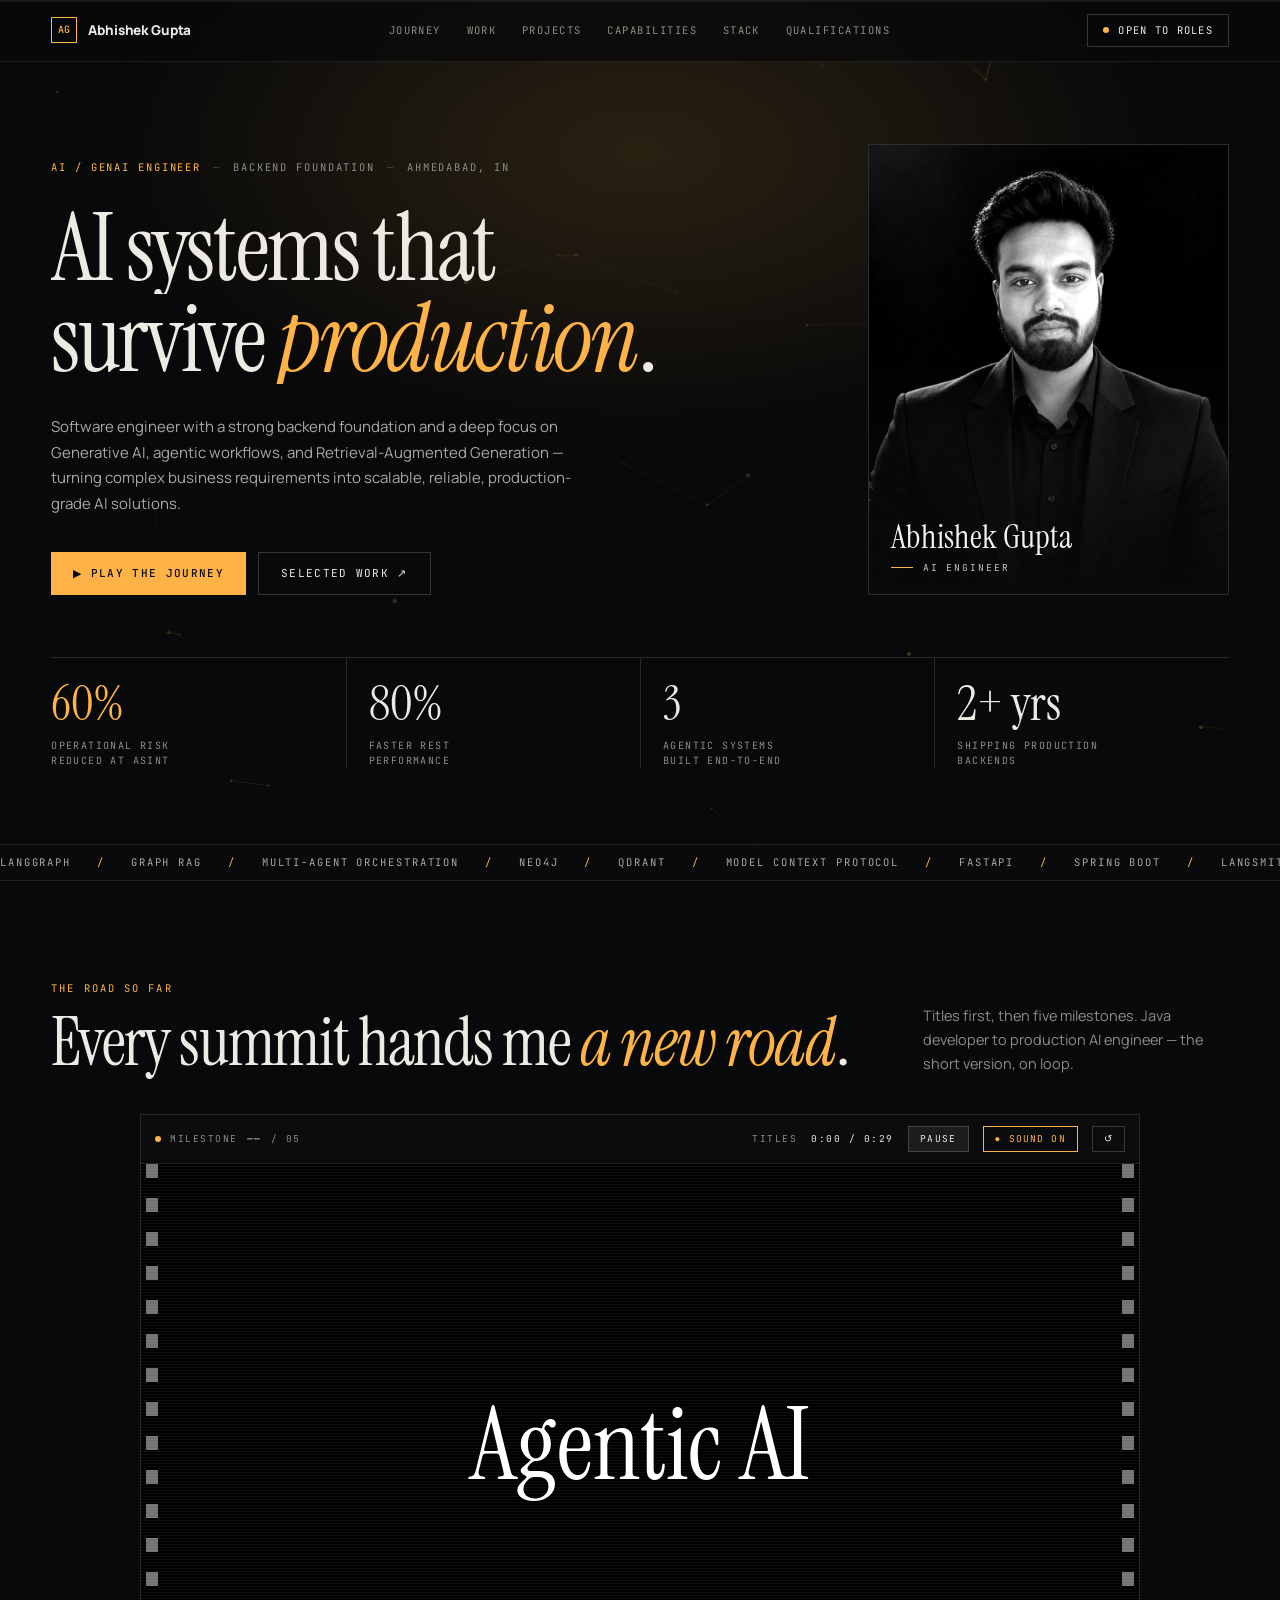
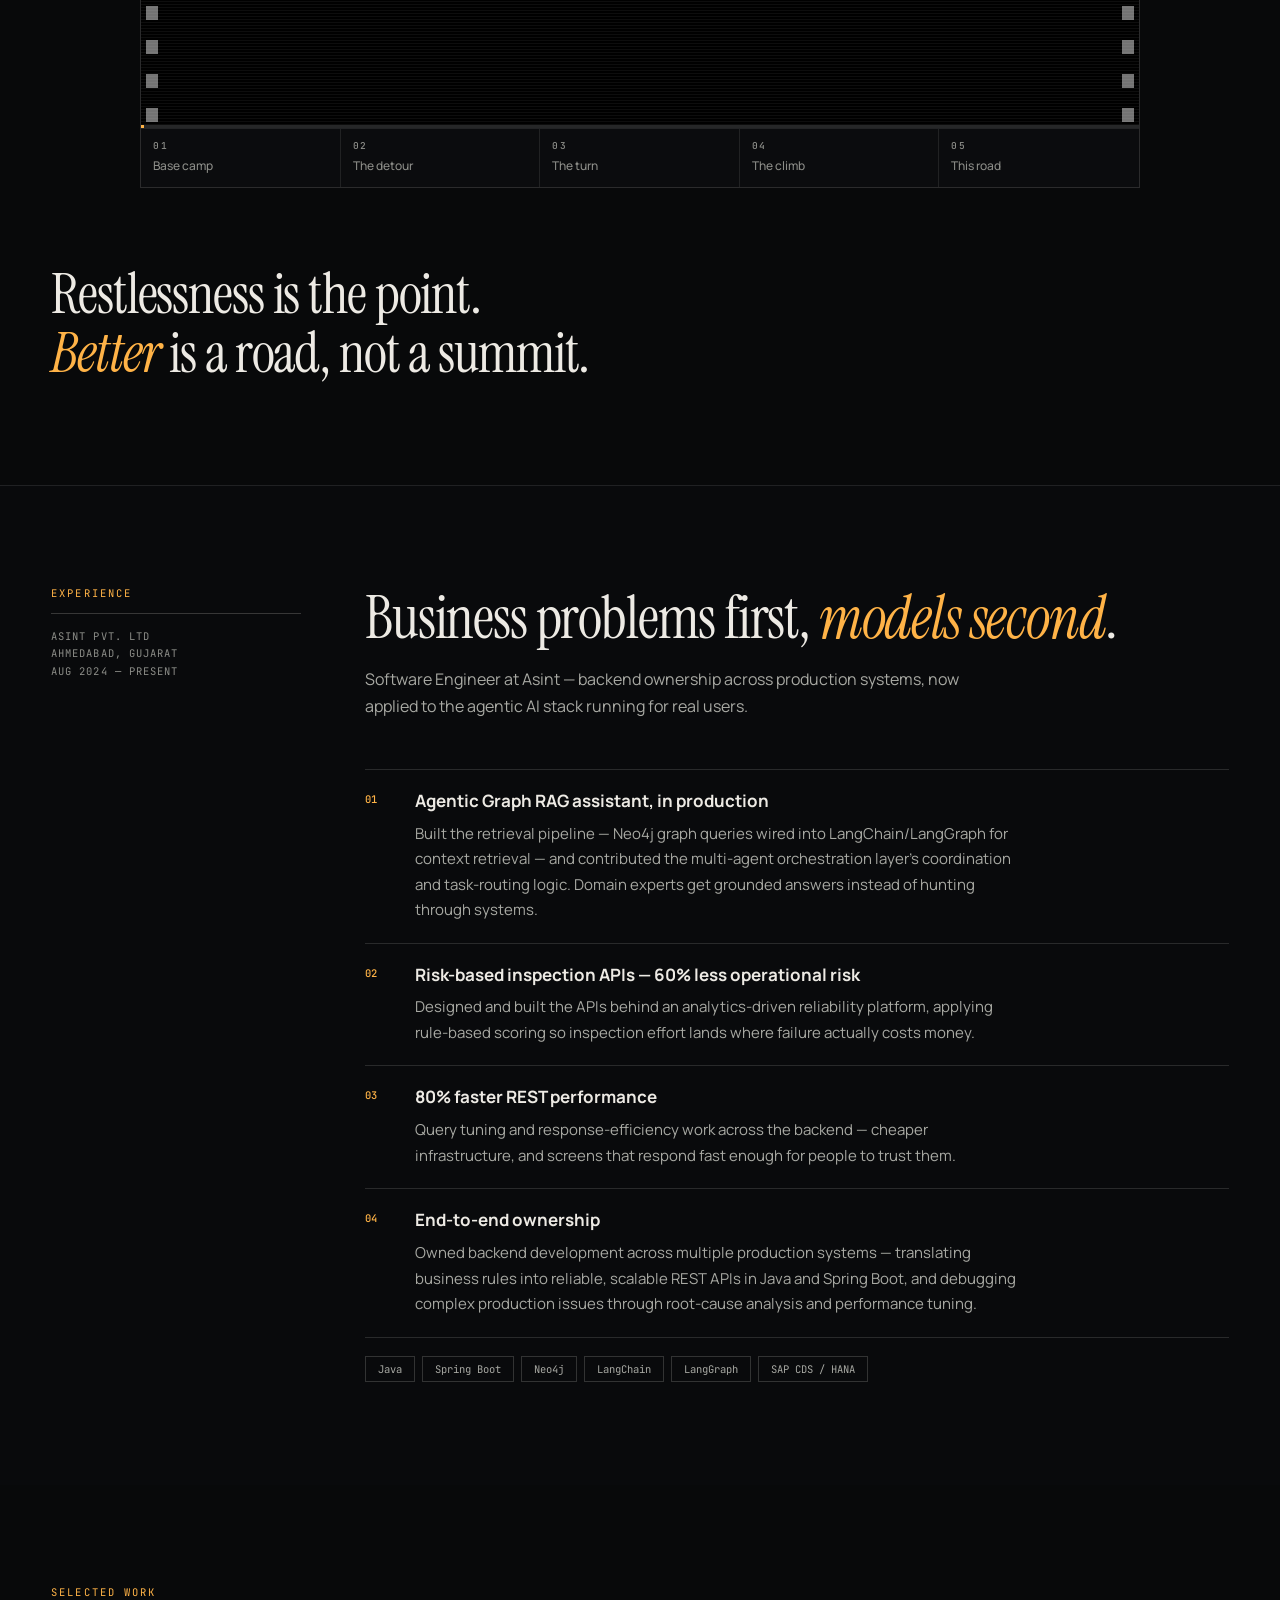
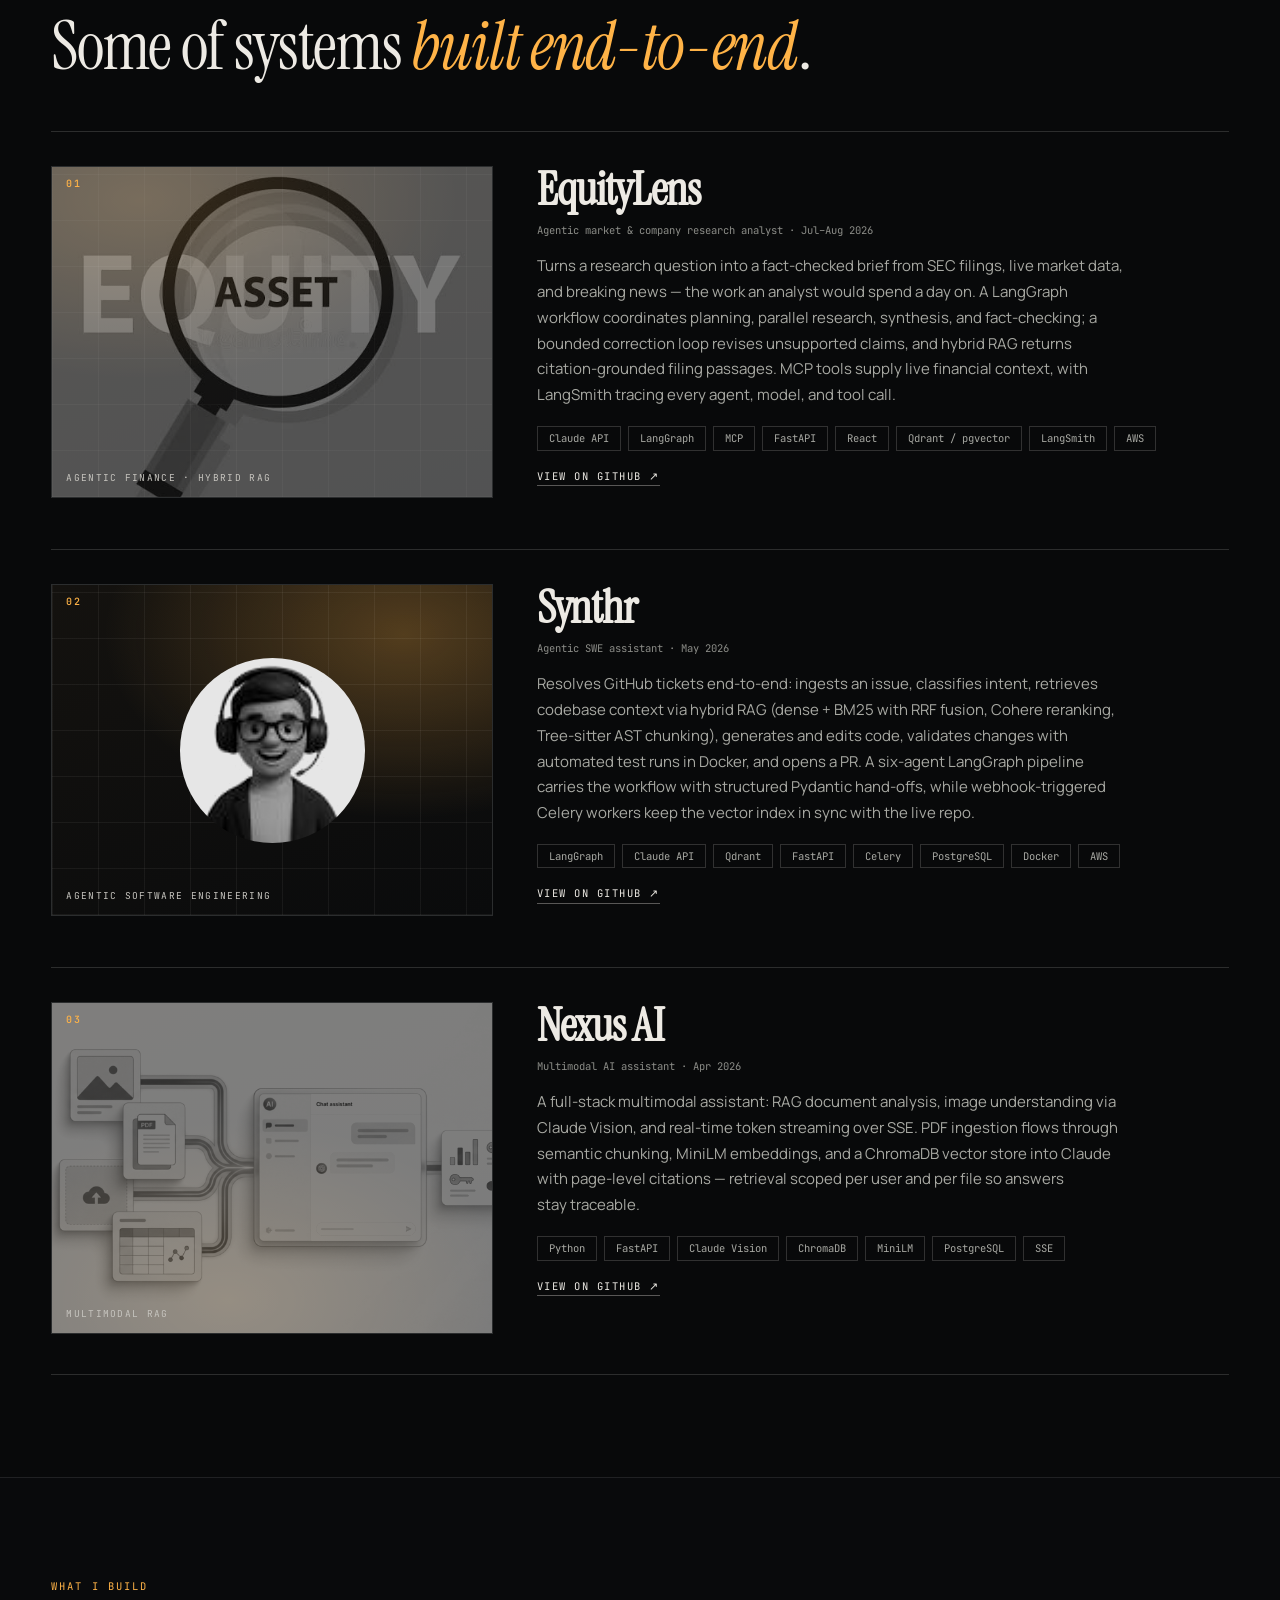
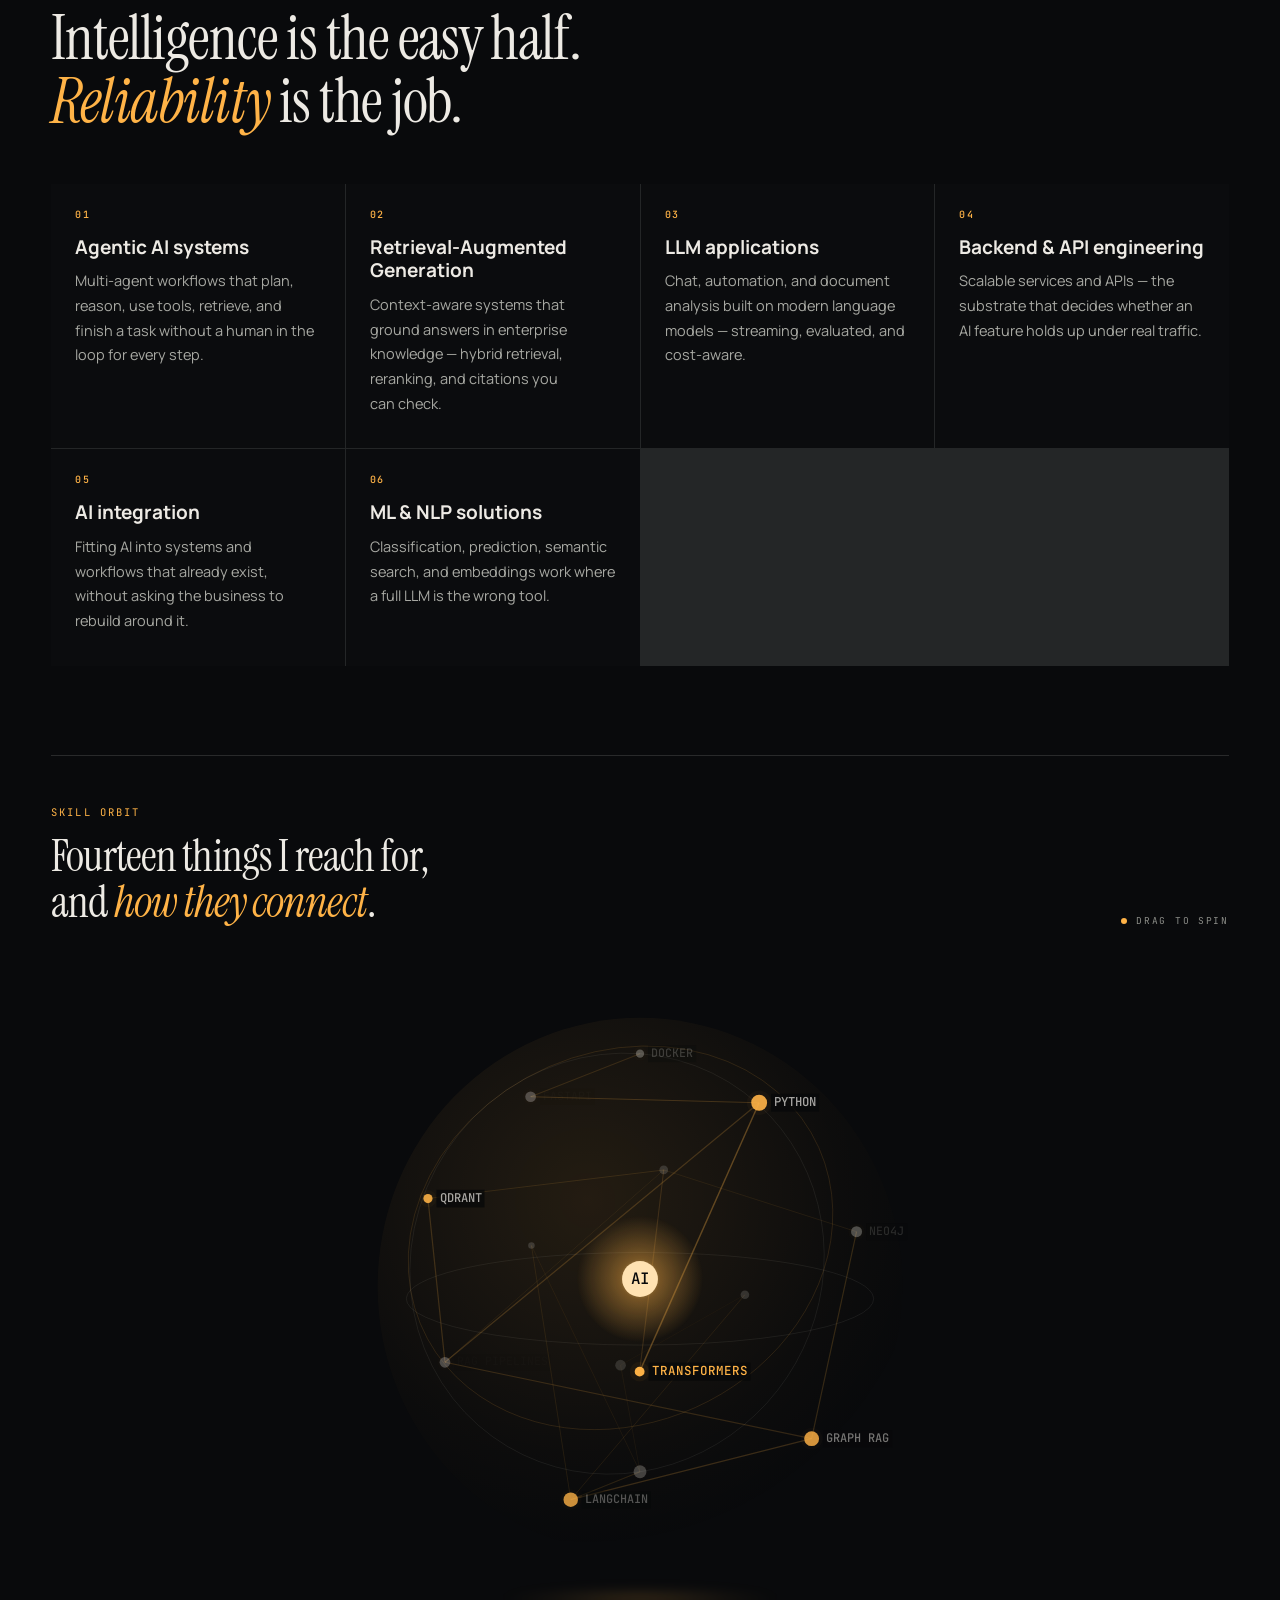
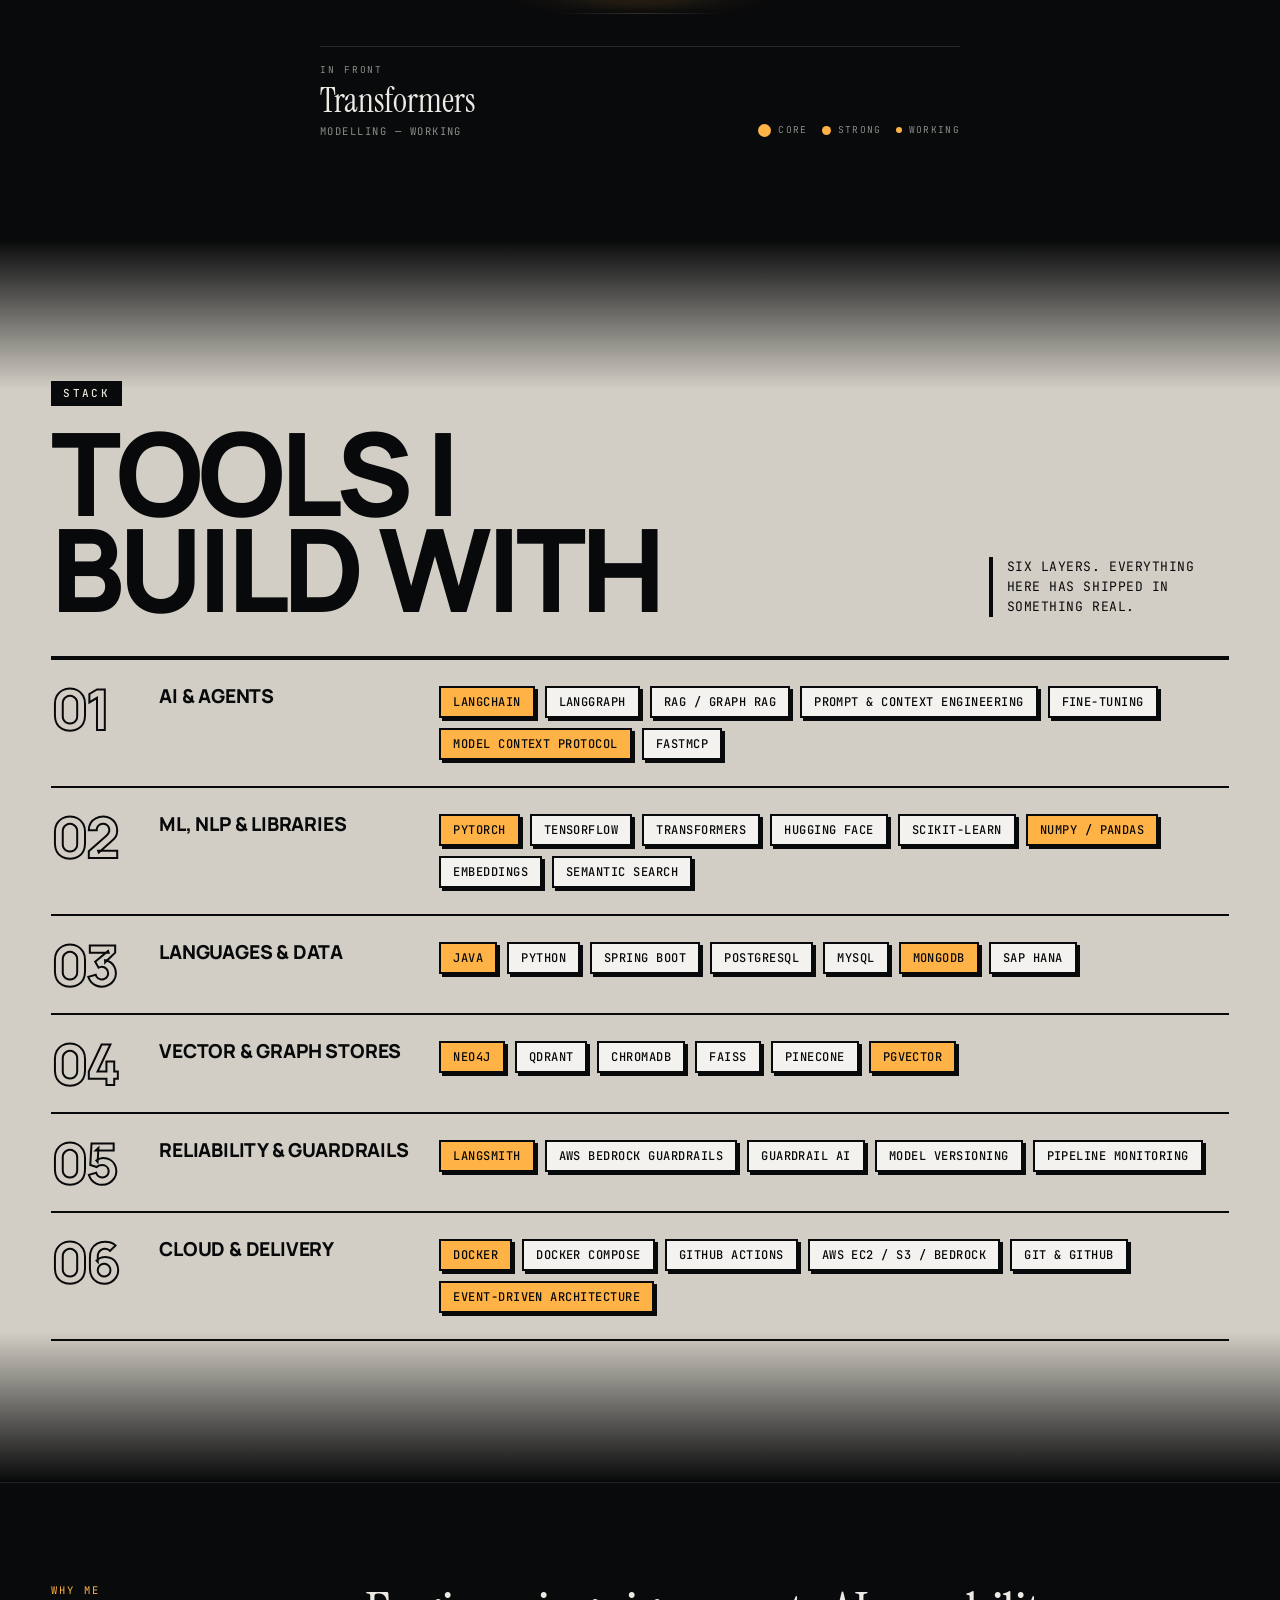
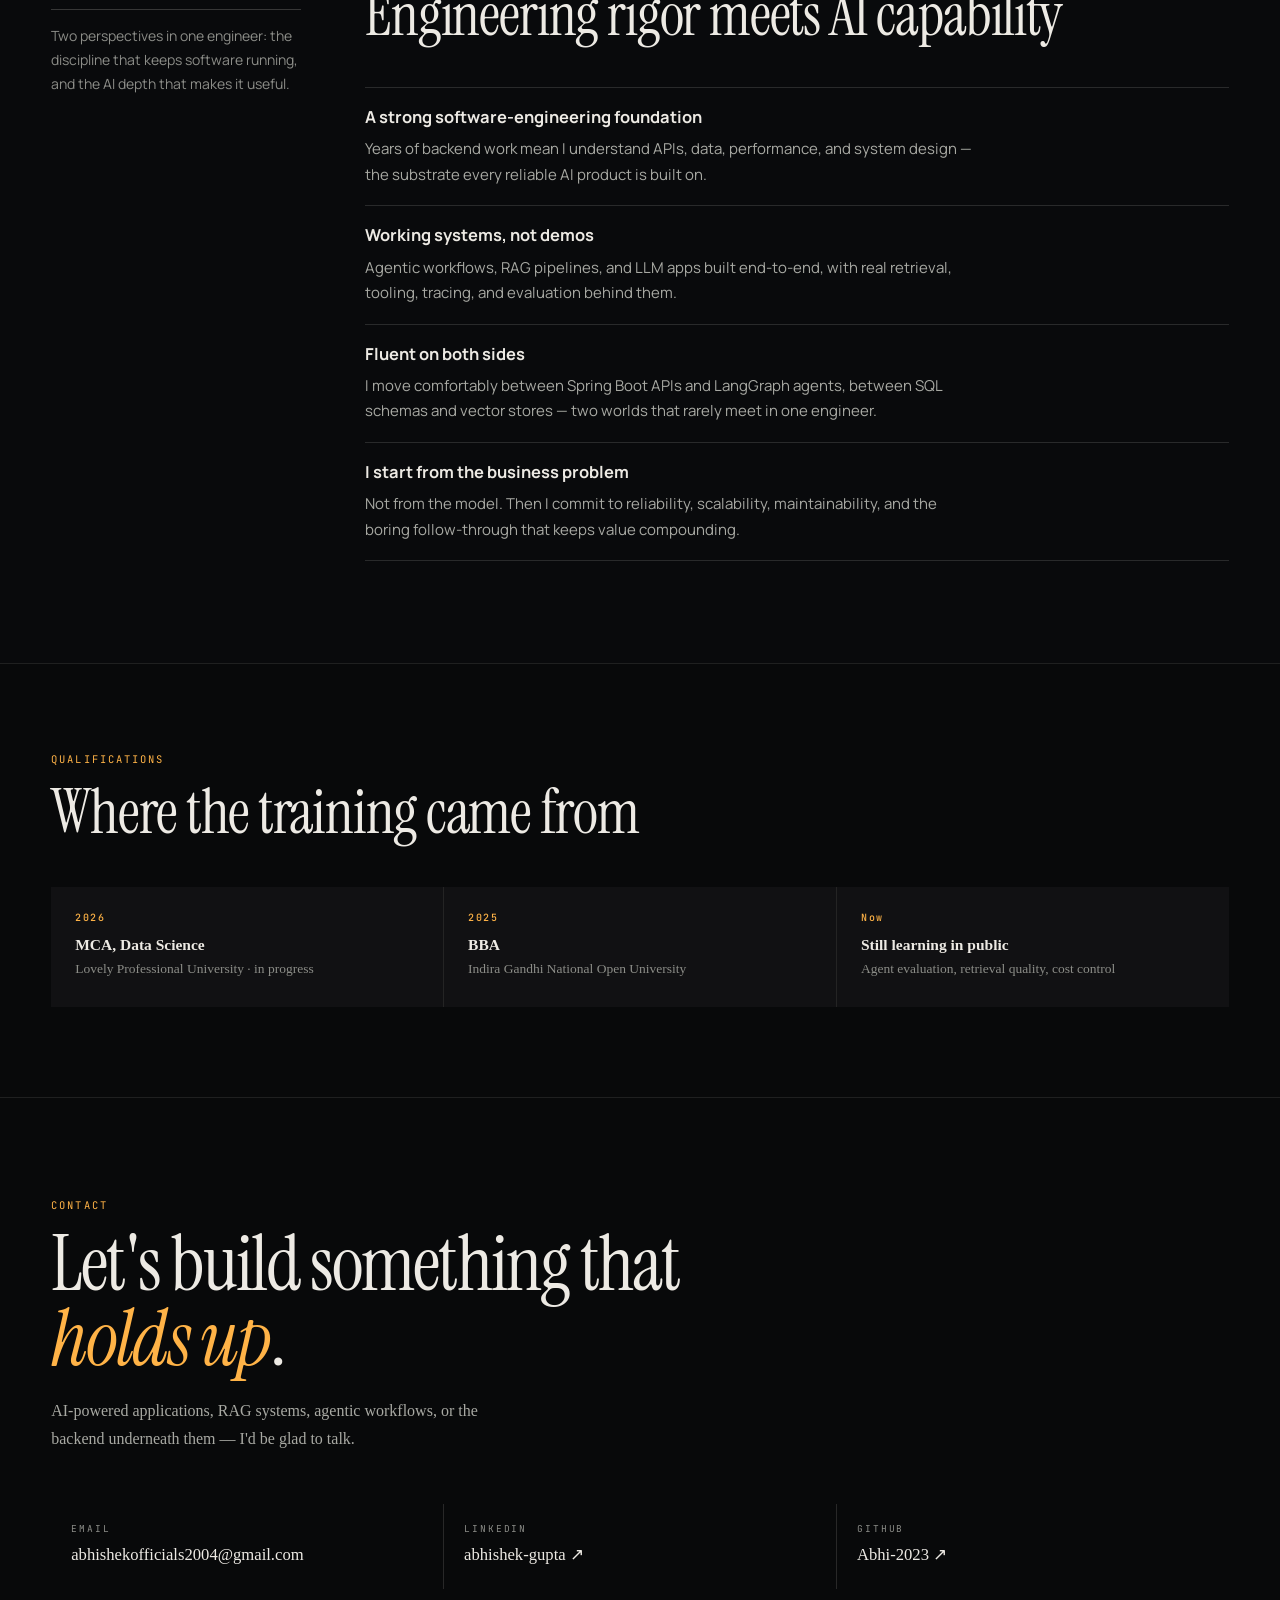
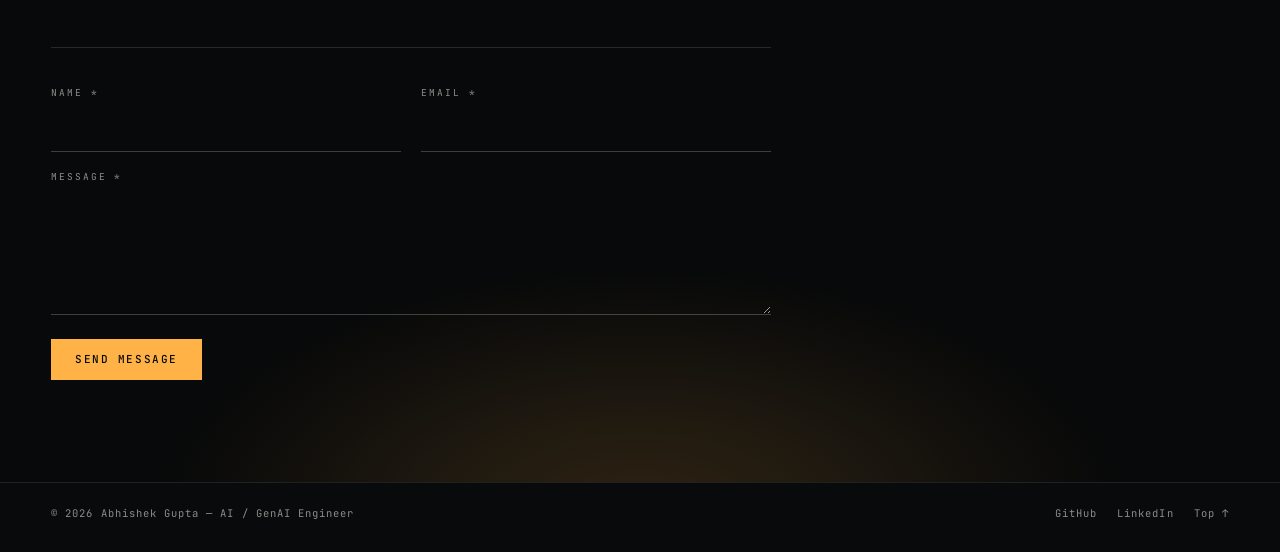
==== commit 82c01169: "Add the Skill Globe" ====
--- a/index.html
+++ b/index.html
@@ -369,11 +369,11 @@
   </script>
 
   <script type="__bundler/manifest">
-{"3acd847b-6b1c-4fc7-8eb9-a24d38f9f740":{"mime":"image/png","compressed":false,"data":"[base64]/XrtuiqQ0sNrVVyViIJf0XlZk8X3e8WeTsx9Q/NomN1cmx4KXNlbGYjanVtYmY9YzJwYS5hc3NlcnRpb25zL2MycGEuaGFzaC5kYXRhZGhhc2hYIEd+AmzwTtGelAwaRifbaG1ZlOXWlGnl4Z/[base64]/She9N7eTo1gwVjAOBgNVHQ8BAf8EBAMCB4AwFQYDVR0lBA4wDAYKKwYBBAGD6F4CATAMBgNVHRMBAf8EAjAAMB8GA1UdIwQYMBaAFM5R4gSBTmRbI/jjxM+aPpzB11zCMAoGCCqGSM49BAMDA2cAMGQCMDFzHRSeAXrSy1WOzkbhPZ6Km2wGTmZ/[base64]/Kkv/PhFzuE5NvbSXKZ1nClfur/gpqgoJft935lD7yjiEXIDye4zjBrFAAAEABJREFUeAG8ewmcXUWVdy13e/ft7/Xe6SV7QkJCQtiRTUA2dQCdAR1wGUY+EQSCgzOKoKzKNvONOIoCjrgh+yL7JIiBECABYlaydpZO791vf3erqu9/3wsxipCFzHd/[base64]/IIoYumHqhq7rhsZ1zmoEGDXhebAbohT6YYRwwgzKTKZl4mlKaNWtVpwK5xy1hMhaeuATdgC7ZLUHHQILKaUQAqllGVKSfL5YqVR0ndu2DalcboRQGRqP6wSOC1KBD6SIklzXKA+1ksKH4UjhKSKR933Xdau2GYlZNqesVCoVC4X/JVwwHGZxAAhA0NoDIIIgQIr1BLm+F0g/GrcjtlWbg4ThJBKx5cuWvr5kycIFCx5/7NHf/vKX9/307p/ddRfo6cceWfyHhZvWvVspFhhVsCBsQkUCCzalc9+rCumjHztqAV8AfwBUf18XBwwUKXcaM5BhjGEn1McCQJrGOKN9/X1PPfXU1f9y1UknHj996pQvf+lLl1x88b/Mn3/T9777n/9+589/du/vfvPrRx968Ps33/yN+fPP/4fPnnH6aZ8/7x9uvumm559/bvP6DU6lbDDNMsxKuYw9yCjjmiaEqI9yYNMDBgqMAprBXoBOnYfGhULBjliLFr381a9+5dOfOuva73z7lVcWlYsFrP/I4ODQYP9g345tW3rWv7v+nXdWLlmy9I+LXvvT8nc2blo/PDg4Ojy4fs2ap5944s5bb/3GFVdc/93vPv/8s67jJOIJ24oEfri5GDtg+kP5XXSAO4VdAIt678Visb9/xzHHHHn1v3zj9deXFHK5gYH+VSuWv/PWn9av69E4jdmRtpam6ZMnHTpn5seOOOS4I+ccd8Qh8+bOnji+O2Jpo8ND69ethfzqPy1fs2r12tWr7/jBrZd+9ZKnnnyyXC5r8E+aVke/PtwBTA8YKLARoIDTBP4Q+nmeN3/+/E9+8pOmaZSK+Z7NG3s29eRGR0xDG9/VMnvmxHQykYjZOHqokog3PMcBBZ7HqDR13pBJAaw5B8/sam93y+VtW3oXvvBC37atI8NDv/7l/VdddVW5VMIoY/kcUt+HlyFYD/DQAZqA+Sh0wEAZGxuLx+NYw2g0un79+tmzZ2/YsAEAvbH4tQ3vbnLLTioZGdfS1JTNWIYuRaDCw8WXAWYEX+y4XtVzq45boVIwSuBcKVGGzhpSyamTJ86aNgGnU++27U///rmBvv786Nh55533+BOPp1PpgYEBDE0I0WouBqOD/4jEPmL7Xc0zmUwQBNBp8eLFRxxxhOM4mzdvFgjGpLQ0kk5EAEc2nYrbtsaZDDxd4wZnnFPsI04JiFLFiGJU6YzqiNIoYUrClJLRWHM2M3fGFADUlE0sfvX11WtWNTRkf/[base64]/887ZtJ5PJ7du3I73p+usilmFyhh3vVyuVchFbhEhlaMwP3ADhuwwQdCBy4TrXTT0kjUMc5hMx9WQ8mk4kE1EbRxinLBmLI/vs7x+L2kYuV16w4H9GRkcff/zxWCzGOQcEjDEYC1AG/1HogIGCgBWr9M4774yOji5btmzu3Ln33Xff73//+5HBoXK+oHxPp8xgHK8yQKdUKgjhw+aBI8Gu4ZRzhB0a5gPHFMHZQxlqZRBajc41S9d2bO+1o1YuP/raa6+tWLHi4IOnVavV5e+shEnCLQECGCbSSCSCVYEy4PebDhgoUOXGG2985ZVXbrjhhjvuuOPJJ5+85ZZbNm/aBNMQeNmB+ySI1wFFgJJqueK7XoCXwsDzMS0hAumDZM1wNEY4o1IEDs6YfKFaLnuO29nZCVmY3S033coYe+utty6++OLbbv8+RrzpppuGhoZSqRQgrgMEZch+Q0LIAQJFkeeeefaG711/1hlnXnPNty7/2iX333dvz4b1OmOh2xOq6nrFcqVUqbquryhOCgPrXClXqzUKK0puteSWS87oWKFU9QSaMQ4jEqFBYYuRSqlYO2XkUUfMufZb39y0dtV13/n2N6684tSTTnzskUffWPJ6tVwBDmjnui6Yj0L7DIrrVuEF8HoWqhsIIhUsYGxo9IsXXnjSccffe+89xHXvuvOO66+9zuZEBe5IsTjqOAVXlHwVKKaY7noynyt7LhE+A/kO9cvKLQpQtSIdoecckStU8qVi2am6XqVSLRZLY770R0aGccblRke2rV933ifPXPjwb4hw773v536pdPP139u0YR3OL3howK0IlNpJO9HZVbQz/2E/+wpK/QVHYvN7CLQ4hwaB41973TVKyDtu/UFQKj7xyCPf+tY1U8a3Kt+BB9FNg5k61TnlTFEGCycwAJwxQYAldUrVUr5QyBWL+VKlVHWr3uhILp/Pl8tlr1oVbkV41cAt+U5RBdWuzralry9uzCQndHV2tTbfcfMtz//2N6pYePGFF9avffd3v33ArRmLlHUlSf0BGiE8yIRcDS3wH0r7CgrhNT+PPmGohBKm8dfeeO0nP/kJosxZ8+atXr16/vwrohZDiBWNROAFZOAjbCBSUCIYU7rBIhEjFrfT6WQmmUglY4m4HbU1Q0eE4iu/agNAEfjlfHl0sDI6FJTzhvLjOuvv2TTSu7W7rSWbTLjVslDE8fwf3/2z0bGx9gndX//61++///5nnnmGEAJr8nwPzH7TvoLC6iGAEKIeFCD7s5/9rLO7+/LLLyPSv+GG6/OjY63NLcl4bPPm7fGobXFqMhISlZoKQDoRBpPEqxDhcOJr1COy6jmFYn4sPzJSGtohiyOmcBI6sZTn5qo71ufWrR60BGlOmuNbsqWRQS4ljqRUurFccX7yk58S37/muusQKC1ZsgTWNzIyYujGfiOChvsKCppg1RXsJfDDMxWm8bvf/Q5mYkajPRs3Lly4sLEp29u7A0FKIIGFshmJMhEhPnc9UXacXLU0Ugb5JScoV0SlSN2KHvgxTtIWaYwRC73mg8qAG4y5LQl++rFTvv31M372/S9fd9WF45K6M7xjYnvThjWrTE3PZhsdN/jN7x7Ij40Rjd52+w8efPDBl156KZtNKyJCRff3j+1HQ2x4tEIgr+v6Aw88gH10/vnnE0oWLFhgGMbw8HA2nRgeGmjPRv1KxR2tyJzPSlL3iRWQiCQJRlKcGD7RHcKrYRpnpDVGprXas7uz55w8658+e9S3Lj3zhqsv+NevXXTemSfNndLeavM5E1u+/sV/OHhCy+qlr3Y0p51ycd3aNel0GiMuWrSIKHXpFVfAWJ599llCCGIlpPtN+wMKVgnvKJZp53K5hx566B8vvCCdyUCDzVt78oVSQyathIgallMq25ylGGkxyfgUmd6szRkfO3Ja+thZzSfMGfe5M2f/46cO+eLZc7987uH/fM6x/3zuqRedc9pF55x6xtGzTz50+pEHjZ/V3TSlOdXdEOtOR7vSVsTLN0fkZ045+vDpXaWh7WP9W1qbMuVSweBsYKCfUDo2NPSNb8xftXrF8uXLs5ksCW9w/8LjQsO9pH0ERRGiiBGJVCsV3TDwyocX4gsuuADm6nmIQdxsOm5omlMtVyulikvgPmZNzMyZlJ03tfvIGdOOnjXtuNkzTzhk1olzZh3c2TpnwrgjpnQfPb378CmdB4/LjE8b4yK0O2m2xfWMLmzpcq/MQEFFV44ZlGxRNoLiF8/7tKq6qag+1Ncb0Tmhsre3F7NNNzaedNJJUAmGLMPvBijbT9pHUMJRmO94MFqwcGyEkmM+djR2kGGaCBOCAG5fIS71HTW+PTV72tQZXR2zJ3Qe1NE6sSkzoSE7paVxfFO6NR7pSicaNNWokwyTRnk4S9x2m9teIcEcm1RtJphw/EqRBD7hkrgl6pUqowMdzSlRGjn7jGNkNa8Tj6vAc9xCATfYSrjOrNkHRyLWs889zSi0qxOMBVTj/1xYy35wsh+gEN208KICON58880TTzpJSoTorhSBEMKpuNVyJWIyTkhHa8u41hYSuCzwmBTKdwK4mEpZuZ6hhCEDiypLBXEum6NmlAakmo/zgEuPeE61iHkSI9tA7BhB1CekmclELGOwd2s8YkzsbDEYTMSplAuMkalTp7rFIjfNSCTCOc/n80L+/3W00vWkh71ShTODtz/ssMM8EWiazjhvam7QNGKYWjIWNTSCizU/[base64]/G1tx578dVHFy556uWlryxZvmmoVPZVVbHB3BgzzINnz9BqJ51pmnhXRNtSLudVq7ZtDw0N9ff3o2S/aZ9BIVIWRkcRoj/66KNOtbpt2zbbsgWRjNMJE7pjNtE4LVVJ+7jWZDxh2tECYevHCq+t37Rg+dqX3tm04K0tC9/aumBp33OvvbVmx9CYICWllQlzuV4I5OBIfqQi3t068PSiZb98ctnjryz/4+odT72+5scPPffowjcXLd9gpFuNZIM0Ig1t40ZyBUGZ4zgTJkwQ1WoslTIi5htvLInFYkuWLHkPEQkL+jNPkX0v98G/+w4KY4lMRjNNOJREMum4FZxI6zesv/und7/66qu4QoYPTtokm0oGrlOoVHuLlXeHcyt2lN4dIFtKZESRskmCBPEi9ogvhxzZX3G3jBQGy9WS4rkAztMqKcszU57NR4JIn6tvLZE1fWThWyOP/M/iFT07qsQU3IwkUq5idiLpeh4ubu6///6lS5ZUikVEtL7vr1279oOnvOeafQbFhxm4AQ5mt+phv/zpT3+67PLLPve5z11++eW33nqb6yNwcmJRs6+vr6enp394eF3fUA/eYxTxYkSldZm0g3hMxJLRtq6+ird1rFhQelGyvGCBGVV2IhewgZLHYo3NE2bSdFbvULUAABAASURBVFtORhyrkWfTLVPah6ryiRcXvbBoycoNPT43k83NI8WSHY/96Ef/ddddd331q1+94oorEDrhhgEBJIGKIe0ZgvdL7DMoeiySKxZKhXxv77ZiPrdj2/Ynn3isZ+PmxsZm04o0NEQNE742svLdgdWrNvZu2RzRSEvSntqRPWjyuIkd7alEnChWdt3Fb635/YKVi95Z01cJRlQE5vDuaHV1f+mXj73wo58+9vDDC7dv3mhz3tnSNGvK5MNmTG9Pmh8/4pDxzY1bN22++54nf/3g40LqrS3tQKGhIa1zJgPvjddf68cFXcRc9uZSnL+7aOe0kQdXT8F8MO0jKBSnRpBqzFx//XdffunFSeM7R4cGdMoasllKNMLMclXgmm17by4TJ11dDUfMmj6vJT7DFJN0bwJ3m/xCMw26UvHOxuapE7qb21JL14z95IFX7vjFwl+88PoN973yX4+++vLyYrYp9plTZp156NQ5jeZk053Iy5N54TC7ckTCP6w1cfpRR33pgvPHRoPtPQM7tvZ6lappaFHb6hrXzqVsacgSX9iads2//RvcHyaOE0DJ0JXIABudoWSPtFdCu/[base64]/cZFCiBd/Ot28L3YM/[base64]/BzedLXp3Kjg3610piK4T6pOkras+SUow7758999vxPnTG1laRjRuA7A8MD02bOwFH10qs9T7/[base64]/0bjUVmd7RGpHu2PZNYmzwhHmzsOgb166YPHmi74sLLjjvwrPnffvSv0NbK56JZppiqXQ0GskN982d0dzR1sIJwa5xHAfrVCqVcrkcjALnMdTD4rmuixTmQSgFYY+H2b1ABVPYC6ndRGCBiUSiXHFRRimFKuEKSIX9I33f0JjOiJJBY0OmkBvTGIOwruuQbG5sOu6Yo//urDNnz5jGhd/bszE/oCa0kYxlNEeNxojeFNVaY8bNlx/30rNvLHv9jfFd3Z845dRPnX7maaecjLbpTKNpRZubW8eGBlcvW3Li0UckLQ0IGhqHjYAqlcrAwACAwE0C5o9XMwxq2zb0DEkpTdMYXh/DzB7+9hkUjAQ3hl6lCuAyN2/[base64]/ihpUQs87C5sxe/8s7qVav6d2zfsW3r2jVrVq9ctfzttxe9/IcXnluHgWdMtWyDMxW4lSJxXVIup5Nxi6ivX3T6whd3fO+au59/4sl3Fr+6ZfXKfN+ODavWbtu09f57frn0jxuvvvSspkhkbMcA7jGrlQqMEaaBt7Dm5macOJg83gnT6XRXVxdRiE3CLcY1DVsMau8NQbe9EfuzjG4YnNDpUyf29+7IZDJYk0qpjH0Oi3CqZSKVbRENZ41bRfB62NwJ5XzxjVc3P/bQ8uefXvvygnWvLdrU1+s3Zci4VmKbFmweBzwMfjPu/jdu7NvcM9rfT0Vw/rmzpk2OP/7g4quuveffb/715Vf+1+23PHbPj1+eOK71kn86rTluu4V8KpGsSJx0GbwTox+oCFeCQycajeKMnjZtGnY6qYdttRRgQWZvaJ9BwcowXb/ggs+XSh6hqlQqVp1KNGI7lXLUskxDKzmkgHjTdZQIZODNnTlt5tT4jGn00Fn24XMb58zKzpvTfswxMyzLrlbdvoGhHX2DO/B+tL23Z9uOHX0D23q25EZy02ccfOIJJ3/5wpMu+eSMK//52HOPz3zxc4d84fNzjz3qyLbGBmw3r1TasW0HZggghoZybW1tjLHt23uDIOjp6cnn8yeccAJQwK6BTD0FXqpmOCj5cNpnUCI113XEEUcoSRBQNjc2xuxovpDjjCGaFr4L55dIxCKWwYhEoJIbHkrZ9uTOzu729vbmpvaWVjsSgdLReFISXihWB4ZzW/r6127csuLd9avWbxwYHoklE5oVxbXD+K6O7o6WCA0OnTFlXFvT5EkThFvdumUTVwE22ki+iLm5fjB9+qQNGzYAgq6uTvgRXK9s3TZw/PHH49yRNRupp0CtzqDVh9M+gyKFwClzzDHHfObcM7As2MPlclHnLJ1IEIIaFbNI1LZyo8NDg/04GiKcxwwDuIDiEcs2LduKRu14permy5WRvD+Yc4byTt4VATd5NDZ+yrSm9g5u2fGGhkAFrU3peJRN7m5DtFx1SolkrLNznOc7gyPDg2MFBD6UaXBtyWRycHC0p2drqVSCczn9tJNmzJiBY5ixcIJwxnUU/rcsxa89mmXdeOON5557bkd7e20xCFxDKhFLpyKOQ2TgN2QyTQ0N2E4JOyKw4wt5TVEq1PDQEJQeGBhsbG7u7JrQNamrrXtce3f35INmHXzYkYcceUzDuHFj5fJIudQ/NLTo1T9u395TLY1t3byWSh9Haq4w4nlONBErVsprt2xuaW9ELICFwZxbWhpgoYjxzz777F/96leGbcPLcs5RVU/B1DEC8+EUAvnhEn9Va1oWzhkiRNeUKddee+0tt9zyta9efNyxx9LQTHzscE5JU0NjJpPBMQlnrFOiM6YRynFNrRuWbuRzhbXvjgyP5nBvZicSRiSGo3W4UOrpH1q7sWfR62+u3wrzH3pmwYKlb2/b3rvFMmhLa4NusCyieyL6hvpy5XxVBht7h9CkXKlOnz59/aa+008//ayzzsIt3J0//GEslYLaKghIDZRQYRiJUv9boFTKZW4ahGu4Fkm2tJ14+pnfve2OXz/82JqNG2/8/g/+z6WX3v3zO26/595jPn4qjyebOzoROODcNZks50Zo4HS0NDQ1pAtlknc8I53tPHjujGNPnnPSGfNO/tScY0+bdviJs084beaRx40Ui39Y1j99enbe3EMjluWUil45N7ClJx6Pa1Zkfe/gKX/3mQeefOyWO27/2pVXfu3yK/v6t9z+47tnHzL39DM/hTdjQhhSIRWgIZRhH4Gpu1sweyS2R4m/ErCj8XBIqiluKmoqLRamesRIpM+58Avzb7jp5L8/n7SOm370cdVoZpRoAZVUVm1dGaIclAYzUTp75uSZcxLPLx+586HXrvvJL+55btH/rOl7fsW2B/6w4ufPLPnBr54+5aLb/u8vFp71sY55h8xRvjC1qC5YLAhiJOjr2apHszTTGRk3bdYJJ1/0tUu++Z3vffofPp9oaCGS3fYfd51y5qcl0wjXCeOAL0QEAIEoD+3lrybzAdl9BqXWD1OEScIEYX5ImiBcQBWiQQmJ9WFGpGvSxz91TqDb1I5rdqxQKjpOpbW5YaB/e19fz5GHzz3pqJbOVtI7Sp5btPwXv3rsl7995Kmnn1v4h1cXvt4T4eQTR7UeeejscU0NmVTaNCOlcjUei7mOl20a9/aazVMPPZ50TcsVqkSLUG6W8c7BjWdfXHjCyZ+IxhKM60NDI+HKAYuQairvS7IfoEhC8Oq7czS0B2HE2jow6QsWiRHPJ5o195TTJx98SIHoeWYJO5XzVckLhFBp3CYY/LhDZx81c9JhE7R5HfzYGZmPz2477qDmIydlj53ALzp37kWf/fQhk7vcSr63b1uuXKHR+Ib+0bIW3VJ02g86ZNK8o8vDJTvZGBDiBiIajRYKhYsvvvjaa6+llOIwwuUxVNpvqs9or5srQt4jSgiI1B5KmE71quMwzSCEE2YQXyL9xCfPbZ48c0vJK2gWjWf7x0qKaO3NzcPbt/qjg3Mmtl909hlf+cxppxw6eXZH8qhpLZ88duatV1962mGzaHGo2L/N5NKKWlVKc4J60UyvI7eX5fGf/QJpm2BlmoDIQK6qaRyI3HHHHVdeeeW4ceOwNuVymXy0h+1zc0VCXNBMhcZCyS5omBTI6IRqRIsQZpKSn5x+yMf//sJI56RBn6tYxmNGrlgp5fI2IWmuCj3r1r/5UrX33Xnjs+edcvgZh0+Z3miVN62kw9v04qjmlyyumMZdrrnR+LtjxTEeO/Vz/0S6pxLJHWJVJUkmI9isS5cufemlly677DKC+5qRkZaWFlkPE5DfL9p3UDDMe7gAEbQHoQxk2zFCWSlfIlQHLtWAAprmw446+6JLumfPKxMj78AJWiNDI1FDZ57bkUlNam0kxZHX/+eZJ371i1deeHz72re2rFxq+9WOTDxhMNerDhcKO/LF3pKb1+xjzz4ve8yJshIQM1ZyPMaIScnTTz+HiOnxxx/3PG/79u2ZTIYQwlCHn/2lXTPa6w5UTRJBfkg7zWRnL5QqRGjcJDAWqkfiGQJ0WGTC0cd/4jPnHXz4UfmKR3WTKNweVA3CIpxn7Rg+Yhw0afzM6d0Tu8Y1Z1NHHDIraZnDO7aPDg8TSqWulyirGNY/Xja/9biTiEfKBH5dSyYixeHyU08896O7fnj33XfjRdm2bWwfSinibIRINS33M9k5nf1sjWaKUKQE0ZzCr+cF0XgMTLlQIToOI6MqUK61zpl32oVf0qPx0XwpELRacUZHc8UirjmkZcWSqWw60xCNJ3TDKuaKxUKZMS2CT4hjuVXrNpiJ1N9/6Sv2jDmi7JNoKpZqePKpJ199+ZUgzRmBAAAQAElEQVQbr/3XJx/89W/u/8XkyZM5547jwFgwNF6s8O4HZr9pP0BhWGpC0BC0c1xKEDriswYAQG1YaEZs34PdEE8qRXTiCZJMjYyO4QPItr4BxQ1HqELVHylUhwrOSCkYq8icQ4seKwW0ijZM/9Pqd/GumMg0DowVSbqJFCs8mXnp5T8e9bFj7/rPOy+/5J/+7uTjfvPL+xobUvAgiFcBhK7rGBu3s0g/Cv15YnvbCyWhbdRT8uen6oQHgWlyhSpCcArpJpWE6LpJ0ACljisJc4Ig09S8duOWwVxxKFfuz5UHRkt9Y6XtI6Xe4VLvSGkwV1m9oWfZ8pXFUkW3rEQ8OWnSFJLOkGT6hd8/e8E/fiERjY0MDv7HrTef8enT3eF+il1MDvDD9qc/TBuElpg1iGDu0rZMRsNN5DiBLwhAUITgaDCIPjw0SAgdfHeDL4Kq66zv6eG2BVB2jI5tGxre3De4YevA+p4dIW3pW7e1b7hYhh9NNzQ2NzRkEgms/sbnXySKHHLwrG/+y79+5pzPLnnl1ZNPP80f7DczSYIKcoCfvQalPi6wqFM9uzMNQcGFgutWKe5QLE3TgA5xPckUyY+NcsUu+/JFnz/vfPjCTEO2taPNk4HgcJqk6gWFcnUkVxzNlfL4zFVyKp7f3tU9fuL47s62hmQsFTVEufSrn99789evSMdSl11y6Ve+8n+sWFyWHb2hieBD5E4dDuTPPoKCdaEktIK/hkZxSg2TE/h+31VSapxYBgOz4u0Vbc3dv3nw2ebafwjKF4v5cimajNtx245bVtQwLRqzeNLWm1Lx1qZsd3dHe0dLJh1P2IZF/aROOrPJxkjkN/c98okTP/7m62851cDDCJpJ8FYRvltAlQOJCPpi+Nt7CncEqe0WQsCDSJjDryQ0xIoQJaRfjxJWrFz1g1u+f/LHT2pvyHZkbM/x0uksto9lm8NjY3hlgwOK2UYqbjeko5AZ39w4vr21c1wL54IqL2nrSUvXfCdj8GPmzqYuKYzk518+/447f6ibesVjhGNr2oru2xTIXjz73CMAqJOs9Q6ehLjIsbFh3/c4o5ZpSuH/8eWXbr7xhuuu/c6EromVUiUZT1WKlcHBwaamJsyitS1jmCwa1TOpaHNDsj2baM/E29Kx1lQ0HtUsk2ZSkVTCiiYiUSq8/GjSMDoaSWtj0+hQ7oEHHzv1rPNHCs7oWJVQXZF9nkJN8Q9L9rnHurHWU7JTIXTC0ukmXbdQ0rO556abbrrwwgufeOKJqdOmM6oLoSydzjl4oq25xdGtzVnL1EQ6ZjUk7LZMvKMh3tYQa0hb8YRhx2jMJq1Nidb2DNF8wt1IQmMkL4OcYeilUqm1rYkRsW3zplNP/cQP7rjz7RVrMOJ7RAkBkY/+YD770Ek4psQLH5GBREvEYJRoSmkEkQjR8ZXihhu+f8KJp1x/wy0IwyZPnTY8MhZQw45G03FueP1t8fLsCbgmHEtZojllNUb0tBZkdJGJsmSKa0lObJWIKZ2XfV5yWVG6o0qNmNGcHsnFsrFqEFT9Mct0UyZtSdrPPvvshV/8wmVfv/JPy1cySgJfiSCcS+Djw7YE57q+EAIMohikoF0M+A8h9iF1f7OKM+K5PsMH02LZtmEapFSq5PPlb3/7OyeffOq1137XNCPz5h0+NpbfuHFjS0uL47lcI+kEb8oazSnSGJctDVZXWzITN1NxI22zhCkjuqdpHuGe4K4UFaXKHqn4uBVgrqCOYgVJijI80JSUHtwNl66mCGOMcn3NmjVnnfXJq6/+drlcQRRXKjqaRjQezkvXdUS6mAWwQOwPBi8BSPdIYeM9Cv2VgGFgMBqPR3O5Ql9f+PkWl/[base64]/QNm+fYdSUJF885vfvOqqqxCAtLW1AQsYCL5gAg7btrE4TvhUFPGULFPuwBwam2KtLYmmpli2MaJprq55nHuMVgmB5ZeULElZ4nrAuM94wJjkmuIaoUwoSpjGKWeKARemFIXBYCAQpRQo4NM6cMFu/e///u/58+cPDY0xhv1FOOfQgtQeSNZ+95zsMyiVigMIKCVf+MKX8M4OM8GHW4wDFFCObLFYxNFLKYWlwHzwqswoHKDHmYDJaFwQ5lLixON6NKbBaiIRaprK0AXngtNA55JrknFBdUk1QjgB/IEKMHNwhDD0TMKtsRMXrD+uIzF6Pp/HN//u7u533nnnnHPO6e/HuwVwYYAPMmhSbwhmj7TPoGAMLMKNN94MJzJz5kxcBQIFfI7CwMACKwZDxfDYUHiRHz9+vFb7RyEaxWyECOB2K75bAWOYxAQZzDCpbnLT4mYtZTyAaVAmCdlJAi5WSR+tpVRhKbqnhBCmCDzQ8PAw4MDOBSIYHfulzvz0pz9dv34jxEwTsS9+0YsIf/bib59BgZv43e8euvXWW7FrYL1YQCwU9gu2Tx0OLBq8bEdHB7JbtmwRnsBeZoTrTA9lDB6NWMlk3HOqruv4vitwasoAATLmyimwg2WEcChsC4qm8K8yEMoXMpAqUAQPpRyjQB6UTCaxcVzXxdpgRKwE1gmFP/7xj5csWSIlbql0CIOBtmi7N/[base64]/rf76OChZHt7+w9/+ENsamCE/YVdVpf8q/T9Wej0/sK/XYJJPvroowjeE4mEYRiwDiCF8UBCCFgTVAHVeQjXqD5V3Qk3kYbJB4ISpskQKYZ3ObUTi5oY4YpSzJ5gD1GUhAKSMCERxiGhqA2dCqOKhA/GAoUceQ9BhXNaKhWmsCOot2zZsnvvvbfuVqB2XXiP6QeCgqmicd3kYHtCCOzV22+/[base64]/YcIEDIZpAxqMB9uBQnV06pJIoRYEUF7nQ7QowcdDoRRBrCJ8iiCXYM2lChdZIcX6hyZF0YIgT1RoKSEDo1BMSOY6sDAalmDfEQKV0H+dKBAl4YMshgZhdBA2OA4KFMKiX3zxRRgLWoVye/[base64]/evfFotl3xcQ2CN9ICiwBTTGNsHO/O1vf4vJe56HOSOL3QSjgJmAx5kNU8JpBwbyKKzL1LNYJTCM60N5MlYmJY/Z0ZSTL8YRxwUOD+BAuCB4CzSV1JhQXATUVD5xiaRcMjdwwTnEHC0LJSQNJBWGIkbAZMA9KgVCfarCUBWDYgHK5Yrn+Qzo45CjLJ8rdnZ0b9vaq3HDjsR+evc9hq4FgYSeoGF8gcQPCZsDxBq7M/lAUHDiQMSrAfHggw9i5rAIwLF7e/B1gmSdkN3FgIfCyEqiJCOuZIIYmDimwaSAmVAileRK6ShUhDGpqPIVlQKQhHxoUTjBfcXwXYAQRhW01SThsBRcr8Bs0BX630XhiO/[base64]/z0FF9MhCodwQBlCBF1yhECgJ8qAWzs1xhrxCUOPhEHC57QCkXOJ8hoRR2lvrLp9YPcNxZik4wHxyCKAfVS1EIoJGtEzoHoQrKgGq1Cil4EKpgHXhHaW1txQUdrj5Qgtp6W1SBQVuku+gDQYEqwBgmBycKBg2wXDhudm+PruuEQoyEFAQGVC/HnNFQEEWZBljhKIAsagOJvbJz5qiFGBrWCfJg0BwpCLNCE/jbejlKAIeSFNk6oTdQnUcryCNFFvqDR4rmIDDwABs2bMBtC2oZg08LgatPDd2icBd9IChoBqE//OEPOG4xHyCKTYThd28Pvk6QBIFHChkQ+Lpy4RwUoZTD1MD7sBHKgQkEFA1xQRPwmCagAYGvUS1Uw6msaM2nQAqEBuFk6gKEQHmKUtCuEQFErVaBgc5IQUAEez+Xy2Eu+AYAeWAB9SAJHrSLAQ9Cv0j/BqFH7B28UGE89AuCu0a/dVEU1jtCWqd6OXhU7eKRxWzrnkIoRE3YtAAAAe9JREFUOFcFOFCLchX6GiR/[base64]/C3WyFyu1O9s7+RQuhvlNaK/mYVCnt6emr1pK7k+yf1gaAAv8WLFwN7AI+OsALoAlTv7v1pvQqS9SpkQchinlhtEFBGJ7h3EUoqGa58mFVIJMRAISdrvARwKAhJ4hFg6r3ulipoHrqY3Yp2ThIlaADanQFfJ2iFyAu9YrHBoxDWhHR3Qte7Z/+Ch0PB3kH7+gB/Ufe+TH0ASILAg+oiStLwfJESZoKuQErCXiC1k/4ypyCHCilr6ICrETDFHqx3WEv/rHatXmG4OqEWJUh3J5TsIuyU+g6QUtZtBClqd5f/fwAAAP//FAJhrAAAAAZJREFUAwDKCXt1TOd7DQAAAABJRU5ErkJggg=="},"86c492e1-fb32-4e4a-9ee3-eb26792e515c":{"mime":"image/png","compressed":false,"data":"[base64]/[base64]/Iqs51lApaAAAAgGNib3KlY2FsZ2ZzaGEyNTZjcGFkTQAAAAAAAAAAAAAAAABkaGFzaFggerd9cWVPzcyXXIxY8J7ifvBbO6q9A3aR5eZRGi/[base64]/eWGyRBNXbxVQFd8OIZPongbnIhGLwPGiY3VybHgqc2VsZiNqdW1iZj1jMnBhLmFzc2VydGlvbnMvYzJwYS5hY3Rpb25zLnYyZGhhc2hYIOg3jYakC1jG0W7A5KUN3k1znlE8hMVry0vpMX0pVli/[base64]/She9N7eTo1gwVjAOBgNVHQ8BAf8EBAMCB4AwFQYDVR0lBA4wDAYKKwYBBAGD6F4CATAMBgNVHRMBAf8EAjAAMB8GA1UdIwQYMBaAFM5R4gSBTmRbI/jjxM+aPpzB11zCMAoGCCqGSM49BAMDA2cAMGQCMDFzHRSeAXrSy1WOzkbhPZ6Km2wGTmZ/[base64]/hHDxzylzvSWRTKr47KKADhEPr0ZIHd6BQztumwuf5x+1MDq4vWPHNwAAEABJREFUeAHs/QeAZcd1HgifU+GGlzp3T54BBjkDBMCcxCBRpERJlBVpWXLUar22d1dre9f2er3etddByau1rX8lW1rJJpVIm5KYJEoUcxYTSBA5TQ7d/cINFf/v9hsMQeA1hCEHGABzS1/Xq1u3wqmv6p5Tp2pAiVd84kstWgZaBloGWgZaBp5hBgS1oWWgZaBloGWgZeAZZ6A1P8845W2HzyoGWmFaBloGLhADrfm5QMS33bYMtAy0DFzcDLTm5+Ke/3b0LQMtAxc3Axdw9K35uYDkt123DLQMtAxcvAy05ufinft25C0DLQMtAxeQgdb8XEDy264fZaD9bRloGbj4GGjNz8U35+2IWwZaBloGngUMtObnWTAJrQgtAy0DFzcDF+foW/Nzcc57O+qWgZaBloELzEBrfi7wBLTdtwy0DLQMXJwMtObn4pz3WaNu81oGWgZaBp5BBlrz8wyS3XbVMtAy0DLQMvAoA635eZSJ9rdloGXg4magHf0zzEBrfp5hwtvuWgZaBloGWgYaBlrz07DQ/rUMtAy0DLQMPMMMtObnGSb8z+uufd8y0DLQMnBxMNCan4tjnttRtgy0DLQMPMsYaM3Ps2xCWnFaBi5uBtrRXzwMtObn4pnrdqQtAy0DLQPPIgZa8/MsmoxWlJaBloGWgYuHgdb8zJrrNq9loGWgZaBl4GlmoDU/TzPBbfMtAy0DLQMtA7MYaM3PLFbavJaBi5uBdvQtA88AA635eQZIbrtoGWgZaBloGXg8A635eTwj7XPLQMtAy0DLwDPAwLPY/DwDo2+7aBloGWgZaBm4QAy05ucCEd922zLQMtAycHEz0Jqfi3v+29E/ixloRWsZeH4z0Jqf5/f8tqNrGWgZaBl4ljLQmp9n6cS0YrUMtAy0DDy/GfjzzM/ze/Tt6FoGWgZaBloGLhADrfm5QMS33bYMtAy0DFzcDLTm5+Ke/3b0fx4D7fuWgZaBp4mB1vw8TcS2zbYMtAy0DLQMPBkDrfl5Mnbady0DLQMtAxc3A0/j6Fvz8zSS2zbdMtAy0DLQMrAdA6352Y6ZNr9loGWgZaBl4GlkoDU/TyO5bdPni4G2nZaBloHnHwOt+Xn+zWk7opaBloGWgecAA635eQ5MUitiy0DLwMXNwPNz9K35eX7OazuqloGWgZaBZzkDrfl5lk9QK17LQMtAy8Dzk4HW/Dw/5/XpGFXbZstAy0DLwHlkoDU/55HMtqmWgZaBloGWgafKQGt+nipTbbmWgZaBi5uBdvTnmYHW/JxnQtvmWgZaBloGWgaeCgOt+XkqLLVlWgZaBloGWgbOMwOt+TnPhD7dzbXttwy0DLQMPD8YaM3P82Me21G0DLQMtAw8xxhozc9zbMJacVsGLm4G2tE/fxhozc/[base64]/xxmoBW9ZeC5zUBrfp7b89dK3zLQMtAy8BxloDU/z9GJa8VuGWgZaBl4bjPwrZqf5/[base64]/bZ8y8Bzl4HW/Dx3566VvGWgZaBlYIuB52bUmp/n5ry1UrcMtAy0DDzHGWjNz3N8AlvxWwZaBloGnpsMtObnuTlvz0apW5laBloGWgbOgYHW/JwDWW3RloGWgZaBloHzxUBrfs4Xk207LQMtAxc3A+3oz5GB1vycI2Ft8ZaBloGWgZaB88FAa37OB4ttG884A9qTCiQjcaTA5JmcICPJWu9ciAiCo8Ar79k4qm0wLIJWrDmyM2zq1PsecSWDVRwEh0C+CrEIqdFzsStGKY9TKlSsOJoQnA/[base64]/x9d1HT+0+enLn4RNz931tJnr33jn3wF0LD963euiBnUcf2nP8yP7TRw+sH1vu8VKXF7I4SH0nMZmsFZeSitz4ros9El2d5jqTMglRwO6NRV0rR5lMOnnW6fXSfq56Hepk3Vynmsh7W0Q3Scj0E1rMFbWhZeBZz0Brfp71U9QKOIsBA/OzhelLGQhIAqVpmigtWcUovRPWkKnYVPLk+mizqC1p1e2n83Oq1/eJmpA3PpZVXU4mvigSZxcF7VByp+JsdDTZOMRH7nN3f6X43Kc2P/SnJ973/mN/8L4HfvXX7/kPv3bnL/3yl/7Nv/3Mz/z8R/6vf/kn//v/+YF/8k8//i/+2Ux86uf+xSd/9l8i/tTP/cvP/fy/+twv/KvP/fzPfP7nf/aOX/sP97z9Pz/ye/9l40//KHzuU537v7Z87MG19aO7TL1alfPFpDcaZ0WdVjZ1lEYhtCO2ztemrkxZm8K6IriSR7aa2LoOxkXH0XKsZaiEL6kNLQPPegZa8/Osn6JWwFkM+OZgjSIRTt44EtaxRByo4gDUgg1eCUkqlUkKz6azspD0u0JBRRsuK1WU+aTqTmrdsd2OX07sLjdeOfKQ/PjHT/+nt93/c7/4+f/zX37xn/3sHf/639z9C//+vn/3Hx/6D//p8P/3W0d+47c2P/2xyWc/WX3pc/GeO/RD9/SOPbywfnRx8/j8xsmZ6J860T9xtHPsaHb4Ef3QQ+ree/meu+NdX7O///7RO9914m2/9cAv/+qXfuH/+fg//Wd//A//t/f/vf/5v/zT/+VD/+7n7n/3O+xX/2zuxKGVYnO53Jwfbww2NuYm43lbzcfQZ5FIJYSKxCZKR2orFi7CBCuPUzcMfBZpF0VeO8jnDgP4bJ87wraStgz8eQyUwlXS1819jzW+qM24LofV5HQ0Y+3Knq9WgtttzK7N0crh4/P3PlB+6P2PvPNtn/rFn333//4PgU/+4s8+/M63lR9+f//zXx18+a65u+5fPHx0eWNjhzE7OO7WcC02gtlkP1axTJXtZKHb5X5fZjKdiX631+t0u3neSVItlRZaR7hmYrEeLVeTlbpYq8sdptzl7W5n9zi3ePwB98VPfPV3f/29P/NPf/Mf//Q7/o//5Y9/8V9+5v/7d/aTn6HPfzG79/7ByZP9YtStJ6oeUT3MOUmikh5mla0NlaXKyzK03/Wft1Da988CBtpl+iyYhFaEc2cA+/yzVz6RKRB5JmhdHwxHlwjqJbSQ0Kp2K8KscrV7srl46oi8+2ujT3704Xf/3pf/069+9Bd//k/+1b+47+f+79P/6e3y459YPvTgTjtaTkw3d3CJemnspCFLmXSotR8Ls8HVSVHpLFVpIrTykuvoJ86MTLVZFYX3MzHyYRziBG8DmQhnJVoSjjis9sJy7uYT2xd1jmsfW3BdUKVPnxgU491Ml2p5gN3y5gl539eqz3/2Q7/wix/6xf/nw//ulz79G796z7t/b/0zn5AP3T3YONo7cWRuuL7m3e4s2dkfLMHSaSVF+12f+5JqazzjDLTL9OmgvG3zaWcgCc1lj4TZ2erKb90DGUGZ9R3n+s72TTE32eyeOp4deUA/cu/XfuXX/uwX/91Hf+7nPvJvfuGLb/u1Ex/7k+TQ3avVSVzz7NBiQYQ0OFcU1aSojKl9nAgLjEVdwKlgb4R36ILJlt5U3pkYHBPhBCxRKtM6TzM9E8aVgHMGgGmk4ClYCu7wePNYMTpVlkNjKudxUyVJKlaJ6muRw7ipOqaF65R2rrKLxl67PL9Pcn7s8OlPfuJrv/s7n/r//fs//Zl//YF//s83P/r+6tMf9F/5rHzoa531w32zOc92AQeRW7S0UcvAs5kB8WwWrpWtZWA7BgTMTyQsX1z84Pon4qaHCUZo99zCks6Sohrd98A9H/vYR9/x2+/6pX/3Oz/zL4d/+rH4xa8snTh5ieArB50D/XRBOeVGhxN7Kot1L+Mujse6KeVdmw7qXCZaKZyVSVz7Jy6mVcwLl439XDqYTwY90ck4006x4VAGOD7CVjORKxgTkcmYyZBRSNhp8kl0A9ntc2fAadfpbiWzMmaTmA29ocyLjtCDNJvLdT8XeeK1NoJt2WG/miUHet3LO/mlRPuKcuf6+ld//7c+947f+Nhv/scP//avffo9v3vfZz86OnQvTU5SG1oGnvUM4Pt91svYCngRMDBHKmmOp9yY/SShKoUDIH2U3CVDhbNVyqKnch1SW/EEp1RirhLdWuU+UzoJXVEO7OmF0aHw3vce+g+//In//R9/9H/7X+/7pX+vPviBg/ffc/2pk0liksRJFXx049ptVqGImdfzczHPrKLS+cqFEKIi2IfmnzjXIdpIjiICMymOONHLeBJLoOTasHHSRRUIlzkJOdYzgSYbEAWKXgQgSO+VD4JxfGclW011Gqo0lJkvOkEpx8J4KutQYpQF20rjLRWBJz6OvSucKX1tyXhhSbqVzbA6cqunRp2v3Xfs9/7g0z/7r//kH/+Dj/7Tf0QfftfKvZ+7dHx0R72ZlEV0XIu80ANXZT50ouxx0o1SsfeinKjRaN1Mxr72TMw4xORoKBoRrPwml15brWXgKTAgnkKZtkjLwNPOwIYt4UjkKhmotGsoHVc8quS4rE5XHNKk04tpVpAvyUYVs1wac1qFYoHMWm0WDp2Mn/zCsbe/+87/5z9/7Ff/070f+JB94OG+C3NJkuqEYZ1S/bQPYLsOoqBZwIc3E9s1s11+SCNMkTWVtG6B5U5KV8swf7L45K+87YP/7tc++Ru/c+ITn+kcO7pUjVd9tSPWIjMkKxMnpStwCAhW08FCvriyLHsLopNHpUNDGe63VKaT7MLxtt2A2/znEQP4BJ5Ho2mH8pxloM6kl8w+JLXrOeqRHOikm6eLvbU06UNTnqpgkWzeUXOZ6HuzHEa9zaPFHZ+/67d/68M/83Of+Zl/u/E771n4zFcXNk/ttPWBLN2V5T0hQwiGyPysU/0AABAASURBVCv1bCNGBJqJc5XTw/GKzrpSObNIYofQq2XsnxjdpOYXDp8+8ccf/sSv/Or7fuZf/+m//fkj739Xdu+XF1XRjaMcjpYKg25H550NSw+sj3Ofaqu4FsFFH4P33rq6qItzlact3zLw1Bl4Hpufp05CW/LCMyB1QhG3/DY4jwOgkIoi8euyPjUuytpFpkSJgeAlb+ZPnUoevP/k+9/z5d/41Y/+21+887++Qz54/252C6Fyp46kyibK4EyLQgUF6pzD2FimiM8NHGgmzq0VlBZEMzAja6scKpwTQnTEnigiFpIkTLjwzlfDY4eSarIjEfskLWycsF/47N3vePvH/+3P3fvbb/ef/fSOzVM7yiqeOD48fjzGuLhjRy0FYFLhUhkTJbWQLDAl5yRMW7hl4JwYEOdUui3cMvA0MSAqK0IUWuEuZ5yE01wdp/GxOFqY6+D+vetNbzhMDz1SfOYz97zzHZ/8t//+rl/7DfvJT+0vi4N5OtChlGWxIOjS+eOEa/diJOpaBUqElNLbYIry3MUOhPuaGTj3lp7OGmzhNAqllBOEa7OxjpspbeTs5hPX4zKWptrss72kq/YG0z166Pjv/v4X/v1/+NQv/Luj73n/jo3h9XODNcX18UMT7YrETqTFbVMZauOcCD7BseHTKXzb9kXOQGt+LvIF8GwZfuZlKnBPoyvpxxF34GHQ6exbXk5Hx3e5en8xMp/65Mf/zS/+wT//Z3f/3n/tnjx8w/LSHiGT8ZAmQxY+dtRG6h+OE9nvi7zjlMSBG0sN8yOIKcQLN06x5dU8Pj5fxo0DS9ZCKhdFFULJVCdJnaUbcWJSUn2ddJRSLGPkunLD4X6Wa5Oi/NIdn/rV/+93/8k/+ZP/++fdFz79gkzM+XLAtg/PRzrvTW0r692W5BeOubbn5zsD+Cqe70Nsx/dcYCCTOkB7mtoEn0qxGNXKZr10aJjd9dWv/Kdf//1/9L9+4d//cvfe+6/tZLv7msz6A6cPF1R3enknzUJl6o0iMbSUzstRpFEII+9GxpYGbapM5f383DmAxZqJc29pVo0gaCZmlX3SPJmwUM0/qqsjG06c6nqVO5VYL2oTjbPWjori1Hg0IdJL80Y5kqGvxQ5NK+ON8IXPffXX/8N7/8k/tJ/+bPK1e+Y3NlYCzSc6z1KZd7jbedK+25ctA98SA+Jbqt1Wbhk4TwxEF8uyLOpKCLGQdfu1L754373/9Y/f+4u/eN973ts/dOwKEru9T4oRhTIdaLE2P1Th+HizKIqeyndn84smTU4USzZfCb1VNZjX3YSlc6GoqnH1TRy+na+BiZn/8u28eT86I9beRxCYWNHzsu/0oBI780FaByrqTGdzi0uq3yskr/twUvixjjGJHU1z0fU2TqkHHnRfueMT/++vf+2/vPvUZz9vjxyhooTZNhxKATHPEw9tMy0DT2BAPCHn/Ga0rT3vGcASmgEmTVGdQcDxV4PoaTM4q6RO81xlCSkZYG6UUMnn6ISZE1cMuteeXM/e/0cP/9Iv3vGrP3vnu35pR3FimUdJXg7T4mRaj1PhoW0r5iLqkKik47OkID+CB8QGbsChuc1H+utHO6Nhp/Zdobs6SRLJIgbco+sYGoNU17V1JQuX5TJlTn3IazMwbj6EAXmFoz8/kpFwFwUtbL0vfRg6t+78aeuOlOXhqjqCRJSHRXJUd49kc0fz+VE6G5POYJR011mddnHDhIkJJohI8hRyIm/6MLHW21q7uhvMfDS5qBJRiliEWDpciGnncgpdMRSTSsDBcSoEZQMcneDRjvZVNJWLjqWUgdzEjgo3DEl9nEOZpz7NrPFmhKohiyojqaLk2MyXj+RiiIJ1IjtZurNz+tQXPvDJf/szn//Zn3Pv+6Pdh4/sKEs93khLVlHHLK17SdGhKnEsTCasS3LKM5EKIYykOiFWXoWCn/fLvR3geWQAC/E8ttY21TJwhgEmRwwE4uCZPAsnGgwor04Xm6c3g2SRqdKVVTnUwr98YXHl1MkHPvBHf/Jrv/7Bt//mfZ/6LG2M1rIuxdneA3RtYyGIOFJkCoQuyAvabfqrVWduqLKNqDedHHtlYupF6SaVHTdWJ4ZM6VzkiZNx4goTTVROd0uVb5A+7uWJoE9T5yuG7qL8cH9lsvvy5PpbV172uku//Xuu/u4fvPG//9u3/o8/ffvf/7sv/0f/y+v+j3/yhn/1z7/75/7V9/7Cz7/4l39mJm76f/75rb/0L176H3/hZb/6b277pX915c/+47V/9N/1fvqvXfODb73i+3/4ku9+y9prvyO57WXFZdccWd1z72D54bE/XvLEJRAztXk+lvkpnxyt9w12z4seTbyd1Ow5T3WeJUrBeIQk5SQXSSZlBkvBVoaKPFHDDD0mgCg8wWSBumkaj6AOs4NjwLhZLOtsR5YXDz30kd/9nff/8q/c/4E/6h0+NOhwQlUsh7EspI9J0M7waNPIwonSkwk+NNGETAVL2ZNos0XLwFNkoDU/T5Gottg5MsAWRgdGIXCAdnNbtsexFDUtDRZ6c/OjcrwxPpUJtyB8unny1H9955F3vvPwH7z71Mc+6u57IB+N51wcwG3aptskkNjC9D26AIygZgNeEUxK9BQjo4EIIZi6HZGmMklUmmdZpyfTTh31EHp6fmkj6dxb2DtObt61WT7SmU+uuWX3t73xVX//f3vl3/0HL/3bf++2n/o7N/7ET139o3/14A/+2IHv/9HsJa+WL3x5uPH28eXXHd9z2UOLO+7pzN+Zdg7JuZk4ki4eyVcO58vH+juHqwfs/quTa2/v3/SSle/87h3f/ZZd3/eDB37oxy7/S3/lmr/+N2/8qb9zy3/3P778p//nq976450Xv2xzdc/[base64]//9+9ZH3v1s8eM9uzVeuLe5ZXsi1MlVJs/6jGWRiCw8diuWL5rcaJ8+E9icLatgVG5lbF+VQliZ13Od0XqsAKxSM8+u1OVrbIz4eS/NTvcGJwYK67trrfugH3/hP/skP/sL//UP/4mde+d//vRv+4k90bn5BcsON4qqrzIFLN9d2nJyfO5x3H04yIeeE6LHoCerKmHFIOSTkdb9IZmKVF+dtpztJkrHQE9lz3WW5sKOzcz3vnIYAWX6q2xstLJldu/ngFcmV19SveOnCD7zl5r/7P37nz/6L7/o3//L2f/A/rf3Y9/F3vCy74cbTi0tfqeq7qmrczfO11WwwCMQLc/08TcjZYjwej0amrGQUHZ1jtqbkIAbAEuImc8v84BFpANSBNBjp1dVVKWgyXBfVZC3nA7kcbJ6o7vizj//iz3/57W8bfvIzgxPrO1j2lK6cOzIa2ehL73BHFAVsXpKwTILTmFY02qJl4KkxMF2TT61sW6pl4CkzAI1GODej6REQnnDU5WX0Q7NRVhtd4XdpQQ88+NV3vusr//m3N//4w/O2WKAw0JSq4MgUoS7JepShcwtDv2FlkfTE/EJ3MMhw21Ntrm8cPhRlrxb5OumTMh2trHRvv/2Gt/7I6/7+T7/x7//0i/7qX9n1htfRzdcPL913fHnx4W5+v05G0o6lGwk/Eb4QvmScaNmCvRmPXVFQWQlvUnI9RXOJWMhUSNxMrJfro+a8rHISp1Zm6EbHJqcOnT7SPLmarYnWBmuMtbU1pTNHqvDQxN5bmHtCOLI472+4evmNr7v0rT94+Vt/4La/+ddf9rf/m0u/7031/j1fKydfW19/ZFwe2pycLKrCC5JpmvS7ab+nez3Z4XiGNySA6cPZxPTxsXGFAQLRFb40poxukoa6z35tc1R++tOff9t//tzbf/PUn/1ZVoy6Coa+LriahGqzLkZFGaqQB7UQ0gUnH9tmm24ZIKInIaE1P09CTvvqm2eg+cdVpCgKEUmFmHifBJt6u5T45WiTw488/P4/+syv/fqd/+W/+nvu3c3Uy3IEqbWhsGHKYV1CIcZMw9GZCehbaMFAjV/FsXGRZCS4RAMvcks8NmZY1UPjaiGon6RLR/uL+fUvuPVH/tJb/sE//gv/8J+85K/8taVXvtpeedXG/NzpQfd0r7PR6457naqX2zyxWihupFfkRcDBkiNbk7FcVeliV8/nYqBi5mtRT9xwaE5vVCer0amZKE4erzdOmNGGm2z4auyrkWsGt7F+3z3jhx+sjh/1G6f9aAiYzWG1Puxt2M6GU5uWRsHDCBuunK5CEi4/aC+5JLnh+qu/93ve9Pf+7lv/j//zjX/r77zgB35IX3VDPHD5ZHF1U3XWHY3qWFrvXUPIlJbpFOI7nz4G0biJcHqm+cgEaZij08OR8UF2OnrQCzl6jIWtS1Nfu7Z2IEnzoycO/+mf/tlvvf2e97wr3n/npbLup3Eeti5PRBDORBmTjLMMjuC03TZuGXgKDGBZPoVSbZGWgXNkwLMOBOMhYRVUdGkwUNcdXy6P1ovPf+4Lb3v7F3/9beaLd+zTyY65nrGT0cQU2HZ7dlGySFhpKbVktV23Bqd7W5gWEKG5CsKF0ML8LpXMD116xOkT/dV43S27vvv7r/6rP/Xy//kfXPPX/trct73OHLz85Pzi8aRzSiSngi5lWqvM6rSOoawrMxnzZJLWtXAkPaug0qiyqDucdWU6kJ3N9c3NjY3R6Y3J5nCyuVGNRtVwXA2HalLPxA7dXYpJr4p6VPP6RGwUYlTqwvaTrKfyjsoSmShKOKrmpgqU1UYDlRWljSPnh6Y8XU5OTh68/+ixk6Ojhb1nXH55c3yvkLCda697/Qt/8qeu+cG3Lr/i1fHg5eP5+c1ETaSqNJif+p0E0wKAJVgaxLjmgdkGIjcFJGx2JEzVYnc+ldgehKr2teMgU6l7Kunfc+hB683Ofm+PFPree4++7z33/+bb7n/7fwoPPTwoimWVdVVCURqWFatxY/XQSYuWgafEQGt+nhJNbaFzZSBGDc1GUTB+Aqngk2h0MJ/47d/+7DvfOfr8l/eTuqTbp6I4Db8h8Z18XsJvMbEobVWZYIMMIgmSopgJL5pdfCCaqlGs40aTBvqzh44c9qJz9TVXfPebb/jLf/nSH/9Lne/7bvuaV40v3X96be1Yv3csyTdVVoqkcrKqw2SM+/QgWSVCJj5mte0Y17chOgm3J1TBlqEe23JYlevVGPZj02pg7LMxdSvZr+SclfMumWR6JjbJjSUXiTJ5Zvu57XVdr2O7uYRRk8oExlhLH0xkL1OCUfSbQ1G5NIquFp00CGlsmBT1WjbXpZQMOU5cb2Bxd1eNAAAQAElEQVTml053ug8reReJas+uy77t1a/98R97w1/68Re87rXzB/aWiqfzxXH621iaaQrHoKAunnnf5IM3EShMjLAxYZ3pbp50pUydBz9RrcwVBJlOiaLYLeXuysYv3/HAu37vvo98dONr9/DmkI13IVbEE8mbjzY77auNWwaenAF8tk9eoH3bMtAwoIIAZIA5EYHE2X9InXe7PsaiLqytCDfP9Viboh9Nz4S+ViJnk9VJVg6GR0bv/r3P/YN/lP7hn+6878GdrmIqh7GsUsF5V8h8QpUXLpE0r9WSSAZRaOtiVYW6kCJwGkpZjcW41pXRVR3Hvc2NubKeg8Y0snTqBOVHukuHVncf/Mm/fcXf+h8O/rd/e/VH/mL60lf4fZf7zg6hFqvhxJc1Wyu8YVeqWOfaDbpipd+bV7rrQl751EaOwjJPOI43Tk821yfjzbLYrM3QurGNY0eTIGsnrZPeACJWkishgaSmmaBQRg8FXpAr2VSAqA1QuKL2pW/0thFUoyXhxmxHaZoKQcaboh4XZmhiSYnTXbaiiqLW5DL4RuOKh2UcmzC248H88ax7r0zvSbtH9h/gV79m/1/9G7f8w3+0+p0/WF3zgvu7iw8m6bCbhUxr4XNXzlduQUqt9aYPp533sqt5Tlcd35EuZSNhcCfGDsmOclnOpS6FoaZEZCigKx0C25zCEnPxH9/+tf/rXz/8H3957fBdV3ScChvrdt0upAVJL1It+mnsscVshbGvR9I0a6j9axn4RgbENz62Ty0D2zIQibB3nr7mSADS4w2c96h+vy8SqF8KOuVuJ+adiqtjpw5TsbkvzejBwx95229/5vfeo04PIwfi0MQUttoLeGQK0wMiNAic3ZsjoRYyw6Ycj0RVL8hsLesvJ925JC/SvMiyjSw7kshj/a664Zqbf+JHf/Cf/9PLb75+1xWX9daWZJ56JuNcbcqqqrRUSkhAshDEEB6gECeTSVEU0xiJKcqyhFSzsSU2JH8cWMTZ4PMTQAsaQgw8NjGoQ6+m3AUZCeOtlBilNEzF8stvu/r73nTDD7x57YW3VgtLJ5hPRrkpsl5/oRzVwxMbGdF83iF2hivuMwcvYhDBswvNv1hn4WycFHV43DgffVzbuZRIf+enPvnuX/vVez704QOJvnpxgU8dz5yTDqRXtTVKqaXe/ELSzytI3eJCMvDs7Fs8O8VqpXq2MRAfFQgm4eyigQZXFAk6SwiVp6rX8ZkeeX+yKFiMD6725kYbn/uN3/zov/8V95W7d9ioTq2jmfCNRzTi0abPNjstg46gT0euCDL08nxepTQqN46eGG6MPPFGf/5YtzfZu+eS73rTd/6Dv/+6v/d3u6945ecTJdYWXQ8HY2Foq9rZQJ5Ec6uipVCCJZOgyDFA5uhdcLauiqqcmBr3PgViayoACUk8E4J4JnibIJjPCTM7RSZtBXSy9fv1aFBTz8bMYZQEukpFEy2GKd3b0cN9O+deeNvBN37nDd//A1e/6Xt6N9xyarD0xYceKUl3+/NUB18U3YSynMduHYZHxiC8i9axIyUzlXVZd4LA1mAGhtVpGcolMuqhh+98x+9++Jd+aePTn3zBYn9VqW4ISrPqpjWF9dMbNLF7Ostfl7hNtQw8yoB4NNH+tgw8GQOwGQBMwrQQ1g1sD9BNsug93AXrradgLW4nXCbknlgPP/+5O37nHYfe90fxznu7pzcHMq6sznnRuD6Bm5i31BqMgQxh2uw0nnYEZYruOlqxcaGsBcu8N0/9udNJ8mD07orLL//u73n93/pbL/ihH477Lr2rsIcs0/zOE6E+aoqTxWhUl5aC1EprKSUH5wFvnTMWsLUxVQ3IQFOoyJrEFAlL5jgbIm7j5WxTHhbjXDBl4Ikx2phmThOIga0c/6hDAg5h2DEzgHK6c6qOhwqzmfXzK6/Z9Ypvu/xNb772+3/o6u/93uHK0oNlqecXF1dXqqIcbZzqpaBI4EQukQpsRD/1fxKRpGh0JvKeJDfummo/09yxE4f/+AN3/td3HP6TP1oQPou1taPCjjyuknpwsORoY7Ilahu1DHwDA1ip3/DcPrQMzGTAc7O5fuwrnPYAha2hd1mQLYs4GQ+8Ww5hsS4feNcffOXtv33sgx9aHo4O9vuZjBuT9VN2NNVlj20HSxDgeCYvMtyTpq9pj3HkO0k/GyxusP7yePRgnu94/eu+6x/+w+/8O//Dvte8dr23cP+k2nQi0d3UyniqxtGf6nR03smyDKZRC2zobVU3ng18midCUJAcASUI0JITJQAo8tmIBFGfCLFNkCzOCYJ5JoiItwJRk6CtgIwiCaUOVlJgwnQknjIrciNWZX8+ZGnIfNAnK3fYBrNj9+qLXrz2ute+7Cf/xq1v/YvljrX7x6VN8k5/3lWximTRsMYdUcos67qeVJMSmwmaHaTiVGu2tRgP16S4LM/tPXd98Fd+5WO/91vlkftWM5lJjzZiQqGXjiWmfXY7be7FzAA+/It5+O3YnyoDU6twVotA/4pIQOk9bpqTRGUcVgXv9k5+7c573vHOL7/jvyaHju6RWhWTerzZ6WRpv3u6GMUtvwcxUQDg+kyBhYg2p9LgxbQ7L0jl80dG9ZdOb55aWb7k+773ZX/rvzv45u+rD1457i6M816ZdVzehSJMherG2LEmEVkq01ymGWlYHl9X1Xg0Hm24sgZ8ZUJto3EA2eaeIwZHzW7fI2aCDm8gODLTTEimmZhZGJk4Nzsn8DaBHg14jyRiAAkrgxMwPwFycyQVWAdOPPPGOK3dvM7ne/Mq6QxNODYuDxd13LW/WNvbu/32m37srQfe9MaN5ZVHnPCDtRM2nICrBHKk0kkiBEWyURjMy0xsrGMqOe10Y6KsN8JU2aTqDMdfffd//crvv2vz859drSqYJVuMylBmOxcgaouWgccxgKX1uJz2sWVgBgORz2QGarb/tBWQF5LMEEFfD5jlxsnTn/n0g+959+Hf/4PFRLEpgzdZJyVJw+GQnN+9tIZ2pthqgJjOgB4NaB8FEMP2RKL7C5NccdVNP/pDL/2b/821P/TDvVtu3+ws3HfajAs/MVSEWFN0MsbUiSyknWgnpS+qMKn8uDTDST2a4JwNZ27BmehxGuc4ouEAR2cKQThjI8RTSBZKSMTTxyfGUPpPK57Y4zRn2umUJKTPJlSIgAwRWwHw5llYIZwQXjsj6rEZbY42jK3yJM3TTAQ6ebwsKTuddo8uLg5e+bIX/o2/se8N3/VQpze3Z7/v9MY21JGEFiplnRBqoMpMDLpL49IfnUzGSlKvA89J+rio8itcOP2hD33q//2Ph977gfnTmzt0Asdso9yYCnyRx+3wH8eAeNxz+9gysB0D0G7A9K2IBMuBNC5ccLAVQiBrHv7iFz/2znce+uSnDgjGjYtQHGX0SuhO1ss72rI7NYbHcwYcCKBw5hFtPQbTjrCjf8n3fu8rfuQHbvqe78quufoRjg+Oipo7K6sHNFwekbFUNfuxr4Z+MhFVlRq2gU0g46g0uDGCryOCT+TX1zl0t9gKaitoIadIpDqLVOlGNoj3RHxd4LOSN4nZF0IiortzwmM4mJFEU4/LheJPPSWBMB2RyAqqJRWaTvuxy5l7OugAhsFATlJWrhu7FLXR+WaeH0r1ibn+jpe+6A0/+VNX3XLb0p79hM1E8KEJiB037cE2z4DECWXWCVlWCBrCsINSYmF999Spy1gvnZ7c/0cf+sLvv788dGSQpkLLx4ndPrYMgIGvf5Z4aNEywNuEJI1KhoR9h6jDQkOvBsFBiHr90pSWHrj/rl/+5Tt+5T/Iww8sLGUbWU3FWNiKg/XB4sSr8Gw5jUkvcC/[base64]/qqKyxHgzwOHKpYlVz63Jf5ZuRRbiaLpZuvpIjZMOkdHcxN3vyawQ9+D+7V0h2XVGOOp0OnUvO+e9SONrWpBlz2aaJ8iTGbJHUDOa77lped6leUFvC1iKS2Wh/xpkhjnvr8kQerd7/7xNveXn3hEwvJiCnFGSCnacF+w5aVs8ycSkVtuIgZEBfx2C/KoX+zg04roQ20ndusy1O2mMC/wH2yous7+clPfvpjv/U7x79wx6LQy7qjas+V3+qHic4usAAVj0w5GiXkbDCni41xrPu9To+EPXS8rkKQWZXnbnXl8ld/2xt/8idv+vY3Fr1BGQm34oZlZIqCtYTNiKmkTCep0kIIJvIwF8bURTmZTLDTn6I5U6MwjZHDsen/iTFEmgnBDEhixUICQkghGsMgk+Qx0EJPH30MMwF1PRPhHIOIAlCMMetUpZnO8iTvpJ1M6ikSlpoE5gQQPmJQ0O/ANIH4yVEcG80trh18zasO/IU3pq954eb+tZNCnRq73QvLfZHwuFaTKifudBPuiAnmWIBcgnELRM3UMCEBrO5YG5fVcDRanB8saH34c5/78tve8dDbf38lhYkqTVlwSPJsLk270nMsmy3CkwvWvn0eM3BWOzyPx9gO7TwwICYuV3nS6RQylsLrDv6PuRg//K7fu+8P/mD4mc90hxtrUnUCiTqkURHBLlATItYY9FKThAXoa2ZbSuXnlvppqsfDTa7svqW100Eehj46cMlV3/O9V3zPm/2Bg8fSbtVfrVjVrCyzZwFbwiJq9A792hwO+dC4Kz46H6yDEQIE8WMBezN9pHMMIhKgiJkIRkjTlhFi8bhmmHmaEwTPBAmeiZmFnywzNCHCSSPIxGIrSCkpQvkThBDMMJBaqSkgM4AhnI2RAGibsJrvqGL6YKJGN16x64fffOWP/fDCrS8a53PHT2+62vVlMifTzHtXjCs7qUTtRWzA6L5BANFbsAYHchlso/dG+HKhLvM7715/x7u/8ge/HR+5d1faGaiur2UMKoUZSuQ24rTZFwUDj/+cLopBt4M8dwZqlrXginyUNNdNdiSJOnz46J9+6NNv/8/11+7YqWhHqoUzFgdXMdQhEmFpCWpsz7SzQNRgnFpKWdTWnlyXhcnz7kTxl08dpWuuvu4HfuC2v/ITg5e+cGN5edSfr9Xg9GZ0Ujdg6SjCvSBXR1uTrcfDUTGe2KLyxkIFY+8Pf6iTZrBPUxDOnEScphFvSTOV6RviqXBPjKMPAFQ+YyyxCSI2BilAiC14F5BGDCAhk3QmlIaTNgMzCz9JZgwEoCN0BzgLUxAQgwFX1qG27HB6yalQuUq6ScbMGBR/Y0DOdrBOOk6d7pVJd9JbUpdcvueVr73xB3407tgx6fVGQdTGyyA6UqWwSzyW5gAAEABJREFUO6YKcHeY4hYe22axMezoFBuL9XpzGMYLi50dueocO3rf2//z6Q98IHnokSXPPZEa64tofEc9tu4zk257efYwgK/y2SNMK8mzlwHbT0/Vk2ExHmheds585StH3vOHh37v3d1Q9dhrMiVO5FxhVDAK9zcwFooaH+gxI2JH7MZdOWanpV7rrCivH94YHZ/vDV77sht+/MfWvuM1/uDB053uBkmPaw5KElKssKfHzp7JB2+drY0pKzMpTVUBeCTnRSQUSnSj6QXBQ/kGcIS94cfI8ZSS1jsXPIKLITTWJ04VLuSZQugt2bSaJmSWz4RO85lQWX5O0FkKqDSRicZoo2APe0xbkm1FGNXW75kIlM0Eis1EqWH78kXR7Y6EOV6OS4q79wxe/MIbf/StCy966amF+Yd9HLFIs+5A5t3mzCwQfR1wZ6bopbmdlHVRyo40XX7EnD5RrctMXDos1v/0o1/9nXdMvvT5pWj6mShiddLjsHSmOG3mRcGAuChG2Q7yW2bAYusrw1qe7mZRffkrX/qd3334T/5w4eSxlfl5qKFJWVhylOBmXAQlsk5GhKU1xVbffEZVCd3xnBWcDJN0PL8kr7z6wJve9OKf+m86N1x3iMU9J0/WnvIkNWVZFhvdXMqAnrG1NzAzAc5VHVzlTeUEsYosmRvrEqmJfeQQ4XBJpicCBWaCtgk4B/NMiBugOS2nVkd3u1OoTgcJxAASUquZEKk+L0h6PQAdTYFOAZnnaa+TdHOVpwzyJVsKWwxZDIu/MUxzEM8ErEXwddgc5YVbEp1eNoCxubccqstv2PXy11z2xjcPbn/hiU7v7vWNjYnp5vPgZgqBc7QYYHtUCEBIWAlKBMTRPpFjGUYilkosc9IZDk986qNf/i//+eQn/3jFT3b0c2saOzZTnjbzYmBAXAyDfNaN8TkokKjKVZUuV2H8hTvuff8fHf3cp/Xw1FqXytJaE6VUWdpJdSKCT0LoCN2cy5wZpiCG7Zk+xM46Z7J/jMUXycaX3PLav/vTN3/fDx5x6pGTm3lnfnVuVZSWy3JpodNfyU/SaS4nsZrEum5gAioFh06kYiGFkIgBYknMRIKbgJ6aH+bHJpA+J0B9wmxwqmWiZZqILJFZ0mh5OD1aiUQD/JhEEFv2+QlxbE7s4J59y5AiSkFKTjuFSGBc51ne6WQwQhmOHhOdJEprqZSQKHrGBYTRxQRMYyRomzDZOBm8SbsJ5QrHYht1UXsnk/T4kMXygb0vffXB73jD3ItuM3v2jnv9QmdoEJCRGgRSnhTiQGO2upP2ZBJGNVdxvrs011+UVp10LsmT3A9Pf/Gjd7/3d0584kP66IllI7cRp82+KBgQF8Uo20F+ywz0TOyVZv3Ou//s3X/44Gc/t5iIlaXusDzNjjMNxZxG74OxOrJy0Q1HTYe4GaCzCywQRWSumrw4Nenu3//qv/OTL/zJH19fnntwczQ/2Lk0WPIjEzaKlaw3SNP10YkT5UlaVLEuyVSE2PnoQwxwb5pjvRhCjJFwMUOwPCyFUFuBOQJE6C48NrGd+qdtArQ8gIM1kWoARkhsmRxPOPViF2ma+Hocg58FCDkT06Ozpx7XzgM2xGnXUUiSCgiSI9wNLRshMQ95qjsZ/KGzw2J+SmZ4KcPw/KYbn/Sj09LYhJQWWaTF/q6y1ifKoPbsu+E73/Dit3zP/NVXHqorQWcMT/MP7eLX07Gr6+jrcSEmtUKtMugyZlaahcFmrATXK6mzD939+d//vQc+/PHFms/K2SYuQgawii7CUbdDBgOY+hkI7lSWkZQap/fBdbN0LtWJiOa6ZTr56fd+/m2/YD//R/vD5iDY0nHRWWGyOISJJGyQdRAmCi+ZU7keSZq4MgmLtZUUa42nlIv0w4lVb3njrT/[base64]/f/tRILR0PupjrlQtJNS/KPp0KRZWK7jAEF8Y9VS9lMcOUDG0cW2xeHMGb0ipb6M0vcJAPfXX0od9bf9evHPS8LCUJJfI5Fr1QUhKk2JoUrNEWz28GxPN7eO3ozpUB0+1v1L4q3VySD5R0wyFVk+WF/h3v/cC9H/5U9fDxJZUvJB27db3cTXHHM7uHfkcVHTra85tNEaF84rq9zf0rt/3EX7npVd/WXdtREY7ZnLU2OqsoNidGDM0ao/PGVMYY19z0GKIAMMNz+obE7F6homUTxFZgZhSD3YKNQczMyIalSZIkz/PuVpifn5+bm+v3+51OJ01TvEJ9FEPFmZAsAEGM+LHw5GfCwNo9ChuDowh4yKUkzQK6Pgsp5dn0VBiMYpr4c2OtNUaq9ZlYa42hIU47eZJnKk3g2BH0PJPbMsnee+ea6UDsYa5jZGa0kKUaBs66ajgZbo5HlQ+y2++t7Lj1L/9I95orj4/K0bFRVnGXtFCykltV4XYGhlXUMslxJKtgoIXeOhREqwHumyNXmNOHD9/7pS9/8p2/2y+KHrn1k0eEoqTXKUBk0iyaP3eMbYHnOgPiuT6AVv7zywCncybqpNtnSaP1E/PCD2z51Q+873O/+a7yzvvm6ignzk3qHEWy3Jl6u957ImyajeOJ9csLVmTHxhVdfukL/tZf3feSl+l9l47TvJZaJLmCynHW1RMlpISR8Vv/tq2uDQxgbYIzghiA9UEMnE1s1y8/GqYFoK8BpKHHpZSN/sUOf8v29Pt9uDuIe70erFGapniL2ig8rYLEEwH3YSamFRFPgYpIIHbRAp5cYB9FALYOquK2cYj0KKKH73bmURBNwTEiMY2RQBczAcsxBQYFwPZMgZECWZbhEQVAC+QEMOQQAmxPY/idQxqZYIxFAEIwdV1M6qqIwXe6anHF3XzN/u98/WUve6XsLpw8NizGNRpkLbFNEMy4mROR4O2BKyQcdhLBwTSh8aqqRSBcDqnSFUdOPPT+9937h+9LN47vXMiKan2zHMletyCeOag283nGwJMs4OfZSJ8wnIs9I9CWY/G4OJ70/Wyu4nDCbugBJ250/OMfveftv+MOHe67AL8nhDCx1iU65Lqk5l9YzSSy3ji1f2FxWfceeOjYESkvf/Obb3rrD/M1V5/[base64]/d89JG8raa0MeA2YphZZBRBN85XDW6W0IEQY4+MgOp7RRzqW95awzz2plY/1r733XnX/83s5kYzGVmhwOSgvnnziiNuf5x4B4/g2pHdFTYwB6YgbSDdOxYTxZ59zNLah7Pv3hL/7Wb15yYnNtvk/YAgej5wZivr/uzOlqEtJt10+/O1Abno9Wc/O7Lv+u7770L/4FvvLqB46PYr9ns8SytMabypqqhkOTp1k5KbC39nUVrGEiRVFLkWoliGdiuzHWdW2Mgf2IMTIz1Cx25TA8sDcAEnjUWkspxVZASb8VQgjTKqiFN9u1D/08E6lQU2RSTxPTGCNQkgEpaGoLtuwCTMNsTAcrWZzFNAcsAXCMEANfT2wjqPXOBQ9Am08RKDZ4dJhSSvCQbvmCYAaAMcYjMoUQaDWEAGJCZGrsjkxxeqaJBJkQCxvSkB8fVUfybOHbX33ZD39/ft01RmZ2aMeY1eCaiqhvHTYDPkaplSSfb/WldB5wBRbgDQbhzU4Z8o1TX33XOz/7jt9aKscH5vpUlZKwMqkNz3sGmnX2vB9kO8CnzsDKYq88dWJPrvdz/Oq7f++Od/9+bzgc1EWIJZSGl7HmYKSQiYYarUbb/meDm54Pj+ve3su+7S/[base64]/FFc9hhHR4p6fTA3d+ttl77u29duubUYzMc0rUIojcXBIWoTIdJJp2tL3OlYlkroJAjpfDSuhmsVfJUHkw43j374I1/87d+hBx+6dH7QFa35mU7X8zwWz/PxtcPbjgEOzX+O84S4XpZSm+WNofuTTzz467+TPvDIzuXuMXvKmyJRAtoZ1sJXriuzeZzHTOrtmsc98u43vv6Kv/mXzUtuejgKY/[base64]/6186995fKenaKbVYSLLoZhY60cDlY5ihidsbUxDglmJygowZkquOZoDy4srE6qr77r97/6nvfJ06cyv+26elT29vf5wEBrfp4Ps3gex3CPOb64a/HQpz79xf/w9is23OVJ5/ipo3HnYKk/8GVZT8a9pNNTadiciFG1pzu/Xdcv/M43rb7uFadvuvS+hWwYRcfobkicD3Na9TVn0EfewCFQQkAzRiaOHlteZoYylCyaBC7dQ5iedFFjh2CKGjyaM7tnKE+oTgCGBwo0SRqnp1Gj4Ux4ov5FQ8gE/FZwWwGZMwG1DvgYED8W0ZqZIB9wjwV4Y12NHb+BkweU48lslLPD44SJj7Eij3s1fQSBAMg8i6k3Q7DqTNMYtJ8dAmqhPCwQuAJvAKgDjGVjo7cBs5NKkSmZCFbkuZdIpTIvu1aHsR9a0pft3/embyVWxtIAABAASURBVFvbuzfvD0gqIbXSKbEsrSuqemGunyYKrNU+2EgGs6hIZooyPRj0ZF11JtWqF4e/+MXPf+RD2jtqw0XAwIU2PxcBxc/OIfowzqFBtPaVz1yScWpCHAn/4ihP/+EfPfDBP6ER7ndqG4VKF0cTORqNYRNyJclBn0woi64n1mV1UsSQ6yxSP8ZEyIfK6v6Vlbkf+YHOD/[base64]/YffX3m33XjXSnKio5Gi8au4fVsWI8shWxyWTsyJiguiFbcuBOVWtb6kTPLc8th8NHj7/zXdm733dNFuzo6CiNZmlh08TF/kIiAyf1s/NraqX65hhozc83x9tzvpbKuusnN6j2g/nFMfv1yahDvIezY5/61Fc//KdH7rs7z3U+3zs92hxtbC725ikKIBIWTIMmsZWzc9CtN9ZttLVUD25s6p17bnvDm6566atrCg5ajIiZJTWKVbjAjU42wRrvbQwukodbg3aZI20ThFYMzSwFSREFAwFnSoJRPD4a0IXWOs/zXq+H/JlA2Wk+CoutILfCY69YEqmAVGngrEQBobEjMCgwK8ZbNxPTxp8YoztkiggKGpnR7DSHtWSMiMnH6GMIkE8wxkjnGqwla6Mxoa59VQG2wMle4erKmzpYw8HjJj+RIlUy08paC+/Oex+cD6HpFh02kuFnFpRS+tGglAJzkNR777xHfRdDs0mgZnQYFzCsqstvueWW179G7l57xEzGklSWgriBzAZpL8+7nkNhamNh4yiVCi2gzSRJsAycLYSvhycOf/kTH/ncH7zv6uW1BIZ1OMx73eOnN4XMJ2NDbXgeMQBV8jwaTTuUp8xAEIkrvQ7N2deEjOrqpcDqzgfv/J13mrvvyuy4tsOJm+i8+S8H/bBEw1NFA+2PNIBHwJ0+sTToVT4crqodt77wBW/5gbVbX0J7D1bBYSvtRaOYEEkf2bhYGtdoHuudg/[base64]/ryPa9++eAF140G2Sau9JSioWWsErAqmRMhEwkeXGHK2hfGQj4fDNtyLol9sqfuu/POd7/noQ9+aJ/WqpgEZzlNsBz73R3oqMXzhgHxvBlJO5BzYqAq7Vx/QctkNNqUCa/1u+LosQf+4I+Kz39hhzF7Bh0fqrEZ5/18kHdhiSJjqYhAgiK28mL6SCRwKmWC32TqXnHlLd//A1e+/jtH88t3b5o6ejg4cUsmEWKjImvHlYUK985A5XHwTIFFlIKArYIzohDjYwGVOUUIAZoRhmewFWB+mNm5be8MONIUgjCSr0MxSwwjRg4hOhes9QY2srZ17UwTvHXB+YCDLR8gXyLVTODVk0AwBtq8R+/4gSTwKYSEJsbpE0GJI5OYeUuzN+mn/KcoAjghBMjZYOopLCa4KuEDIYEY8KZGDIOthRQIxEyN9YAZig5u6OwuMebILFANt2hpqtNUJQkQWACRRAOBgTSQrCzJRzY3jmm1+MJbLn/TG+auv3aUpydMrbgTg7KYefxkKu92EplE44ROQLANECB4V/U1r/WSRen0oSOf/s3fCnffu1vKxFnMLIsklZ3ZUra5z00GxHNT7Fbqb5UB4TlJUx+d5rimtHvwAdz3nPjcJ9ekVMVEWDMYdNJuUmITbcr5Xj8QtGTTaWQCkJrmhN7gwVHZu+bam9/y/XzwskcC10mv8Dh3i9Cq0NqA9x4aHLomWkcwJo2uj2iBodcIEeMEDI8zgbpToB0gPhqwGZ/[base64]/NOlIpjQO/sHSuZdLq9bp+loKZx6b2tq4n2tq/lkuLs9Pqf/e475MOP7Ml0tbkx1+2cOHaS2vA8YkA0Y2n/Lj4GejKZVJNRLAep6p04+eDvv+/uP35f6oYizYzzdW0psCT23jbKN1FEWCoisoByoyjCo493jeo9L3/lLd//g/[base64]/VfufvFL97/m2x5w9VFbmehzoTJP8Mlg8F2irMXRn48YgtYwTrWBh+YpSJ3EXqhPf/7Pvvqud8kjhw8uz002j0u21IbnEQNYpc+j0bRDecoMpN5XsTbalxsnjn7o45sf/[base64]/qusZfVVUzG0emSrRQMjK54AHsIZAmwUnegR+kk0zqVCjddEIy4vow1lQWuORTIamsOOWF2HvJZa99fXrFfjvXL5wV1vYiJ5Fr78bRm6oEtz6EyoeoNSWdIBJP6YgqZ4rVEI598lNf+cP35eWmn2wsLGQQqcXzhoFtP9fnzQjbgcxkIJSlSiR31eGHHrjnIx/NT27smetP7CYN5iopXaRUJVAwULjW1q75n2k+c+tDhDUD/dk8UhTf/1N/[base64]/LvffO+a64iIarRhI3D8iAtneREy04nY6WND0FoleKALnGeR6FaWJpLvVvT+isf+fBnPvzBnWvzITT/BAYdtXh+MCCeH8NoR7EdA1mSRynW6yFnxGSL0WmVSqvorpz3pL0DH7/D/MZ/cvd/NvaHTpXLlNrytCDLWtUsJy5az5pVR6jjbEKHc2l7vpC2fKSsyituuv1/+WfHdl1yorcyjjKXei1PlTeb1XCcxfX1zfFwFMa1tiHzMosC/pBkoQ0p20BaYteAPDWY2iDE0J3EgRinaQDlCSCyBJBpopMtaI3HqKUTZIKvrTXOQZ9OVWSEFYQtCaRJpCTzRn49Xj9dbG5Uo6EtJqGu2FkVQ8KEkySlEimb/[base64]/jDpT1QepM5V0sPxnOq4kG3WyaHO0p43fXf3pS9+wLuqdqvpIHGiDLReuJqVS1QlYhVwHlgnVHfYXhKXhqc2eF4W5ZHLvTn6tt89/Xt/cnOykG9u5p3Eznc3PS2ofrd2suMOdds7IXouBvFcFLqV+akzUFUFU+ym3fG4IJXOLa5OJhX00MG8c/RLX/zihz48PHY8140eto58EDIQXBtouWkXkclvYUdvzo9LZhHzfKKT/[base64]/Z4gK6wFWIIMORINrHzUogGYBamBrMfI15ba+NWmIoEtgGkEeuOFqkIjDvD2vk6BCtF1Io7nRxjuuz2F1337W843ek+PBomqcpd0dVCOAfbnUqV6wSLw7jGIJfBZr3+5ngyNze3fvJoHv39n//0Vz7+oZ1zC5snTpiq7i/MbVTlcFJ2sfqcRu8tvgUGLkxVcWG6bXt9phiI3kTn8yxzNhpikWSmNPO6u2u4cfITn3zk059J8ZjPS5F5SmXSh+oEoEOxMgI1tgceBpAXVY9lZeMjRR137736DW/[base64]/PFz9tO88kA+KZ7Kzt65lnQCYyWsMu5nm3tG48KedUtujFqQ9/cPKlL3Y3h/MqVVHWJoSoSKRT3QTNPhUV3k/[base64]/o1XpjnbFgknxQkSULiZkghoscHz2T5K2AbACTJVLihETKOhUyZdmsJxwB2oAmkuwRE9eXd+16/bf3rrv2ZD2RwbgK14Q+EwKbHhQRhFQSZYITzEltcKa3ORquLS/krlx05fjur3z+ve/dJdWSFOONddXNsv58sVH0W/NzvtbHM9uOeGa7a3t7xhkQLFlBBeZpJ4QgyO7qZie++IU7//[base64]/OR9+3a8+PbBlVccMXXpjBAikSp4H2qrhNApnpQidi6QSIZFhY2NjmEgWY/X7/7QByd3fS3b2MTK09jQaBWjZPO08wN6Wpx3BsR5b7Ft8FnFAG7m8fWS9dG4TNFcwnzi0J3v+S+jQw91iHKtcHljnE2yLEkVvvjpTQ8clOkoGt0dCUrnIW+K5eUrXv/tu17y8gdM2LB+YWHJjcfWmVQrQTzZ3LDjcaZ0lijYAMnQCtBpAa8YWpiaR2ZorOYhwCh9I2BscEwlswSGB8qLlIwEgxK0aGyPEEIK0TTF0HWNaGiqQYzRB49grDHG1saZxuPxzoXQXD6hCupJKZs6T+ef0Aq9oC/YSWzkhQuq9gC5GmBvED8WItgppq+irYIpAVEbMoatZQrMUSjmRIj0vMkfmnbR9OMx5QYTBtMOUilEEIg/byyYBVxtgrHRB9h7CclQKGKKmnrNRGBemsELdpKDUpwoncu0w0kek8wlaSVkUbnF3iDXyYnJeOn662747u+rd1+qun2nEks4uPVbTYYYPUmP3UdHp9hLsM5OjSasNKwgB58OT371D98z+tKXLk0zGo+rqlCdpPJooJGk/[base64]/[base64]/6EB8+nJsaTmZF1qhGYHrOh4tuAOKiG/FFNuAkzeEbCJLRWXzNxx+57/Mf+eDAlS5Y412Fdyxkoq2rJ5NN7MS9gOqg+OjnzBE1Gxy49darX/[base64]/vdLo0mqigW+t0To8n9w2L15tvn13ZaYngxmFudJM7htG/kXKVxphaok3dZyhQeUsRPJtLOfCL6MRz58h2H7/hqX8pOngwnI84UteE5yEBrfp6Dk3YuIqsj7tSwnCyI1eV0z4MPf+n/+NlLh2U3oV42sJEMLpQzJlMpY3OdUJKoccQuOCgHk5QHE10c9xbDzbfv+Qt/[base64]/wjq8S7zNZZWaTFpKfKhcTsyuMVc+ktK3Ov2LX6HXv3vOnA/tfvXXvNnpWX7Jy/abV7xaLeM4jLPTvXqXYpAeyUPMUOQVMs+mop1MvRrAm/U8XdCe/NJHAwdVd36AWL+at2Ln73gd0/fPmlP3bVFX/56qteuTp4yVLvxkF6SSZWFHW5+Y+KBMXQ/ONm48l7DrhtqihOoh8Hl2qlJcaEkcVmOozoGNlz4LbDlMWgfGBH5CWHVMScaxEAy8GJ6EWM/CgoEEfJhIKSLNnSlhv15LSrSmfrGFyMHnduLlj4aBNTRFGzslhKaSIzJbII7p0o7VyaxV42XuqO+t0ajjf1u/mqT+Y6/+1PTa6/KZlbNsON4ycfFF2dZ3NpmW9k9dgOuRh2jOG68MESCczn6ZCpwu8+tfHA7/323R//A2tPzg0G/dj3cWT9KLpShZiQUj4RLhERB8zUhmctA635edZOzfkRTAyyrJ9mwdsTJz/9h380YOWKSkSWgWQkTD92uNj8BqLmTEaQgC7Sqp6MnYFiE4XSvLJ687d/[base64]/mcTvpCbdfvt5jP3PDAzPsXly9ZWblq557r9+6/[base64]/RRJv1rGFAPGskaQV5WhgoOwFuSVaWp79wx90f+lg/Mi5yYghJILGFaa9BEGAEdbtqvLm+c371xInTYrC4nvUOvvZ13euvF1qxFIJhD2Jje5oLfuctNtD0qDEIzI2uhIEComCACMqHAiNDECqzwIlfU9V7oWSaZ2knV1pHorAFCMNbAWWn4BgAKLjgce/toofZQxyg5gCUPws8AmcfH5eQTsIRgifmIIGj4MBBU7zbH2RZR7GI1rhi4ouNWGzSZHNXN9s31zu4snzVjrWrd++4fOeOS1cXL1laPJh19qfZLqVXpJin2COfBpP4+nHdfSuPIGBa/WwCj/BZBiwXlNqZ5Qd6/SsH89fOL1+/tHz73gMv3H/J7QcO3LJv/9Urq7uypGNqOdysyrKuqtoaDNeIiNuROpMmVxWciqqMcCmslT5IGzAlgIw0E+h6JjD1MNgOprtGDyA0KiHTxvz4htYIZwyzijnH8mCJKBKsjpRSay21woOPARbIOhmWVy77zm/3e/eMDfdUXmxsiHxmn00mVq9Fc72EqmL0mTvMp76sN9Y58aVhH1WQ2GOwoxiFJzYxVE2d9u/ZyoB4tgrWynV+GCjDmOpRfd+9Rz/+ie7msON8N8HZi9zO+4lkummyuTncsf+KuzZHN7z5zYObbn4wSNYS6qPRLM6zccG6RgE5x1t73WlMHJihaRiBCEtL4CEKSVGQYCKGQoLahxnTaaKzlLViIQJjjxoDnQFtBbSAd4BWquk4+IhttoGrUtm6tvWZ/[base64]/QA8pvTwYixsIIJUrBAQilSUiX5106dVldfseMlLze9OeacBNcRR22oOgNsXelrTNhili2eHB39ow8d+sSnlnoqGILBhReLQXEiScBntmH7dmY0fSar/XnmGBDPXFdtTxeCgcSbfDJ+4CMfm9x195LiHEf4IQix7WGR9x5+yaiyozTbcduL9r/iVX557VhpguBANNU4sD3ReaieAHWDbACvGMqFmoDHBkwsAwuKje2J1DwyS1YShifrdZM0jYIrb613gaLjiDgSRRREOUJRIVkkUijkUKPpnKlMVQK2rKHggKY7VIHK24rP5kzzHxvDA7AwMilzKjnVrEWQuOQIc0oup+neuflLV1ev2LX7ql27rty96+Dajl2D/nKW5nC2JuNqc8MM1/14HNE7RyvIS3aSrWJcpthEd2MBagAAEABJREFUAI/t61tMM/O0Bd4KSONX5rnIEkqwwWfHvnJ1YScTM06clXUhi0JVVS+E1axz6fLKtbv23LZ73y279lwHx6I7B19t0YdeVefjSmaSMxETDoq8FpDfpdKnCXo5J2ghpRCNoD5E42xtTFkB5H0InqJvWuMgKQpBEpsM7Ff8llnCYJRUidZ5CkSlRX9w/7jc+6KXHHzFa44TqbnFscPGoGngiX9Yn1HRxBSZpF15Xt197wMf+TAdObTSHaQso3FoPkqB5QQhFCzcE5toc541DIhnjSStIE8LA4OiiA8fOvTJT+STIa5wZcKjqlAywSYRDgEsSqPuI2EdyEgykA80qbxaXj1C/PK/8mPr/W4hZDft4UDDx4CPn7YMDzs4LdRsgfG5N4jEEQPgr8eiKREFCWShhMQjoJMEhkelCUOTUnRoEs0yhQiN1bSw1QgLYsUwPAIKToQAa+edCcYE9O4sha97G/FR24OKTwKlKUZbl+NytGGLkfZuIU139gfwFa7ZuXb5ygos0EqS55G4MGFc4oYsVBV73PDDYAkNTSbhtlFMVUgkDA/sGdyfKjjcslTWPEnX5/QKTKE8YgAJYJqojLdQ6ULLNANgh5ygOvr+3KDT6+pEcvS+tgTnrLRcm329zoHB4IrFhatXlq9ZXbl6cfHywfwlva6C02aqCA/SVNbWjcmHcUgSTM1MQICZwNSr2EwTEjEEb6wtqnJSYDoYXhG2C9E3Ey+iJIYRYsZMEt4G/KFFJUWiVZZSykJr6+U665UXvrB/yy33j4bMGYrMRGDClSFOSstq3O/qfkLFPfc+8oEPLii1oNOeUsJH74MPEe1Klc5spM18ljAgniVytGI8loHzmOaHDt/3px/Rp9Y7HEwojfAwJIEI1zxBEDDtSwQCkkDQYDHtioXll/7gD2zO9f3i3OnhaF5lPgYXA7Q/AKUsQkRFIbB+0BhAzNAv00TzKjAxSRJMxMyN7SGYoiiSPGMlofXQIEshsD8V6Dl6qCYixEQEjYY6AN67usbO2tna454pQN6AOwYtFYpBjwHTBOInR+ptHkI/0gLLnTo50Olf1V/E9cnOVK4qMUeh41xSW21Ie5E4iU7h2kkpsyzP8i5MplQJsYzN3RnUqYxBwA0hS2waPHnv5/SWmc+WZ27SzOxH1k1cKEM0gQNLhj1UWuuhryfB1jD7UiArUSn8kpQ12bGMVa7CQkfvmh9curZ0xe61a/fu2t+Z25P1VkTSDzK1URgvPWE2PdNMnJXkcQlsGwARSbEQxBSjd87VhqKPaKlZHlFwxCsWkZnTBNZGIYEpAzDRUTBJQSnFql7qzJ8YVpuLC5d8+2v17n3ECW0TYqZl479J7+uRKBOcmRajw3/ykVN3f01OxjA/MkaIwaRJZJXlbZpps58VDIhnhRStEE8bA8WDR+7/048tZ5kIVqeqCEZ3Mo8goCQI5iIycSSsAxkb70er/[base64]/ZdduXarj3dOewqMs+itLGoMSkzcVaAxyUwgyEEzBnyGSEiGWMIMcattUDi0fnBIyxQkiTgUwiBAmfWEmowBcYOZyBqN5hbGqWp2r/nNd/3PaZ+tDJafxxSEZ3vJFqlasNODLnUu+reh+/6/OcnJ04kTCJE5wJJRSyKybaHeNSGZwED4lkgQyvCOTAAdTETIXfeWba6MOkpF5O+Xgkbi/d/7siv/tLlHewyTa11VB3lVBIjsZVVqCvvdWKDyPOuJ286tD4Ih1O3+NoXZ6964f1B9OXiXrWwuX4srsrk1FBtDkVVxlhF4SKZ4A3ZMmEPKA5yy5wJOmOQQhQe23QcwECrSZGmaW/QnZvrG+gbViygKDRZjoaUlVlMsRnPo4Dqh4aSUoooxMTw+iSaCbtSRqeZ5FbbIQRrfJIxSmML7AxMKq6iqSv0fNrxKkZoHjTEQZPToUohpCm+/[base64]/CBhms7kze/8a7C26THlqX3m3Zkus2/R8ghxaRQjv0E9PSi7BXBq5QWFvTwnW+rvvCpzDof0sXOWidK5mKcHK0VGUmYXPh2YWv9cCQA9VtccAbEBZegFeCcGMCXMxN+VOVJailwIvq9brW5mbnwpY98fGZhZKLTXjcnFxThVM720r6pAzb5nb2XXvKC29LlHaUP66OxqcvF/lxVTOKWQkStKfjRMH2cxsibJhCjPB5ZNs6KlI0SQk4IAa9mQgiB8oSjGx+ChzV0KIwqMwsj03u8jEJJlSQ6z1hxFcxmOUqFIufqcVGPR2zcct6/bO/eW666OvEE6EAY75YWAlNo5qLDuBiCGufrRPJCr7NnZfmqffuuP3hwz9r8XCdhVxNuj0JMMHMsQ4iVqypvbXA+hmlwzgUchG7DHGYF8wgggZKuNt451E7TVOlG20TvnTN4i0WR6OZOzRkTQphbWOrNL4zqOubpdS+6fde1V28YSzJRrNb6S/XmONUJHL9tuiWejO/7whfseGPQTU5tnIpM43Gxa3nPdKlvV6vNv7AMNAviwkrQ9n5eGEidiD5izydSJl8OQjjx5a888sk/[base64]/7xJdp2n/wN4Dt98WFxYmkVKZ9znVNqAmZnm7flckn7znq1/5yAdVPdISHbAUCRuFM0BMN8et+d6ucpt/gRgQF6jf50C3z04RMWEz0de9siwlDkaEo8nmorNffM/7+6MC395MwDB4V0G3aBYcaH1UUDa/+5qb97zk29a7c8drHN6k/X5fSTkejqAv8PFPMaUFKmaKxz4ijUzEAL7+Rt0oqbWWSpGE1Djsj3g1EzCCyGfvti4s6mgsdsQBWdvAe4++MArEDvvn5vzMEPkB83LevWRl7ao9+y7buXNnZ5AZH08PYXi2QBK35Vu6iLfCNs0/b7NVLhV2HAInZkbUlTJ1Ykxu7XI32b88f/XuHVfuWNvZ6fbAkouJDzIhoaPSArMpEEBaYzuYtgnNIiFqCkZsCqytalsb7CeCtxw8TI5WQidYVhJed/QBBg3XQiHEsqyFztKFhUKrh4ab81ddtfOWG8eJrnws18fL+VxdlkE1q2hmz3OKl2L4ygc/MHzw7tV+UhXD+f7i6FQB88PUzDcSABHBMQKQaHHBGdh2Oi+4ZK0A58RADMIHYhWUq3dJefLPvnD6jjvWtNquEanFeDIU2CdGH7U8Vlb5/ksOvvxVtLx6FFfYQqNiIjhh3lw/BS0ftgKUC/IB3gqNliHJBCsmKIppAjEgGjWDeoqFgO1BScJ7gGYH501wBs6WsFY4L0IkCEZ+dmmCaguCVZ6kuIVOibV3ifPdGK7atffgytqOXm9O6BTa0xltXRLCVPVAakFQR4R4mrNd+8/X/EChQfABlt576UNGDPjJZs5h7+L89fv33nhg/2Wry8uJTp0jV2+h8TDZBxAIO4R53Y6f6f4C6wTrJW5ZF3IeKIqxNbiFialOMGta4XoP2QZmrWnNU11b76NMO14nIxf9wtKe216Y7t9/uCrH1mU6Y49Wp83P6Nw5O6+EOnH80Cc/1ilHjQ8XfaqSs3uvGXXarAvNgLjQArT9nxsDHGkmhqYWeU7W5XW9WNkvv/u9KyRkWXhBsxEd9qVQw3UwlWBeWV65+Zb+jTdtjCc+hEEnF95Vw6Gva2McsWw+/Uf/eCvAouCXGm0OhY4k1tKZGJlJkkCtsBCNVdracqK8UJK2CVVV2drAqnAIKqK/APMQ47bmR8LmOe/LmgvTCbQz7121snbzvkv3DBaWs26PhLI1V1CdVjGliXCSYa88N5vfM1JGQkfbiPO8zZZCCW4siJQKEEI2jESGi8rWclllzu/qdC5fWblybfnS5blupBzTYR3ebs0OphTebLM7mcmRwIxHuDSBQ8TWQxM2MkL4WE2Kui6993BzpSC8wlTgKE5nsHEOM5KrLDg2pUvT/vKO3S4fpPv27HzhrZu9jAe9SVl2sixYOLg0M4Q8qYbjNR8f+dMPj+++c/d8rxxtJHkmIwlqMP1qUDcwAUi0uOAMYGouuAytAOeBgUrB8cExms/[base64]/a7BtnlK/OXr+08sLC42hv0tVZYLvCavMet27acSZzrRY/FE6OUMkEtKQWzdcbVxtQljuOcMzF6ufWWpbAOh3IqSzJ2kZ3IdZYl8IGyKssXr796z4tvcXP90vsUZ3a4jdym4ypLhRBzLopHjj78yU+GzVPelTUZWB0Rmh0b1tM2VdvsC8ZAOykXjPpvrmP4BDORDPqVt1pKKN+Pv+e9SyohY/DZ4Zh7Jmprsk7uONbBTZzbf+3Vc5fuPerq+U53kCbF+qk0+EyIYjyMLCPsfIsAABAASURBVGrjYmxMyFmZmRlp3gpIPA7IhusDdQDXBxUbMCETOY8refbRGOOcCwGaiKGtpCDEZ98+MSGESJSe7/b3rOy4fPee3fB5rC+PnuDm7M5h6y2JGwPGFGjrHynI5l/[base64]/sLnpKLGmn3Dsp1Ztc28YAw8283PBSPm2dqxCgTgewaYCKCt0MW+T9plKu//z7+e3PXVdBBHbBZFN7OUOtKe8AmjIDwhKwhn8PPZjnSU7cx2nCa1/J2v8S+69YEqSdyOU9XGsBylWo/[base64]/nixJHkjvYYVC9ELAK4lpQkphEYgaG56gBCstWcCVtZWpSldb8r1eJ0kSwvxXtatK7I1S5l6SZBGTnFEwk3rDiAmO/+pQqVyXHaE7cGYGtOuqzmted9dcdirWy+jV+zzPa2/r6K3iMjjOEpZiRXWGxXA9jnq5yB46cuL9H+xvbrB2m9rXWBFZL9E9yxLCxejIFNvx1uY/kwyIZ7Kztq9vnQFs3gEo/cCEjR2ABGBCPaeT0/c/[base64]/d7UuA0TYeohcB8Ywp8CNjZULqtPsG6EaHZA4kQyQdyPlrnKxOxtJCzJS1mGb9YcMhsNkw+pnnmUr128JLdV1w5Nga7GbzCOkmUnuv2urCRgdCIt8hzLCVFAWFwc1ltDA995Wt96yWxp1j5ugxn+oKIMMDoqMUFZwBzccFlaAU4BwacaA6REHtBU8C0ACHWcyHc/9FPlEeO9nXK3jnvx7hIIYJxemwH+LzxyNUQqn1DZ/[base64]/LaGuPRaPYJXI7OZWP8LQAdoGxPox1ZW3LyntsHZragiILElhVsCExpiaIQCLLbJ4tX3HZJS94QewMiqgis/ceqyhTiUaNrdawaJ036DoqETz1ksycOP3QJz+THTsJv5sEjX1VRhea5RIkCyklCre44AyICy5BK8A5MeA5TBHgY/DXz4c6wvuHHzn88U/PsajLEfaGRV3FTuKbz5pQLjJxJMw3YlglfOq1Vos33Ny//uZxPne6ak62hB8ztJ310UApBAgGUwBLAM8C6SnwiARiAInpq8CklNJpotIEVaAg8GomFAsOMXjvoIBq42HnfID56eY5trSo4n1z8oaYY9QsVNRko6r9gs4OLC9ctrqy1st6bPAqOI9GgnPYzMpEq0QLJdHCBUHcJlwQYc5jp/AuVCKTVKroQzFWdbGap1etrV29b8/euUE3ellNoqkZb9kbnGtt0zdsCVad8FGESM5H41zVmJ+AtA8xRkEsiZuw1ULj/QQyQJbR4uLC5ZetXn3tUKSWowkO5Q3usMYT2LNESAAWpbYG64UEswtqPCnvv2/85TsyYzuwSRKbtiAkYaVJkk2xrV7a6MIyIC5s923v58pAhFaGAQEo0haYItB15aGPfkIfPdlNRB2txv6QWKUZbAjw2F4w5YCRWdHp7nvJi+qlpdM+qCTrd/PTJ46QDwx1EEIMjVWYVmyUQiRBDKDnaTxNkBSAUo0JwHEfM0OaQJBtWvXxMdQNOd8cuxkbnYfWggaRxB2JkxQtm/91MRjLGEIgF9h4YUwXTk9/cMnS0iVLy2u9vIseTGnLwtdVcIZjmLo+MXr4U4/v77n2DPZm4kKNw/uIOU2kaibdOlGbLPiuErvn+vuW5g8sLu7o9gbMytShrjEd28nZTGiMTM0qasr4gJWwtfmwPlimAJcYa0c2KwfLB1ssLCFRVHCC1Knah/nlS176smJ5eUJuEqzn2PzvKUzKVGDpKedcJnUNAbC3EbIoJx2mflUe++xnxInNDpGUTJqxurDYMBAXQyND+3ehGRBPRYC2zLOQgWYfFwmfEzaVypN55OFDH//ELiGMLeJcMq7Lrk5RJjJNMR0CR5rikI3dy6/YffvNfi7DsTg8Es3aWQoG98RBErQBQWUAqM5STHPQ4DSBGMAjvv4kSeB5sJLYk/[base64]/Jw8fH4RY4jA+jaWtsyhU7fGRTzHtAx/5FOXcjitf+WpeXbBp0DiYN2U1rrUeBOsoREEMBOeha1BRSokYYGbEjwW+f5y5QSuhjAveWgsLJIR4bJnHprFptbhD9h4GD+pGEEuAGW5QdE11tICDP7SQpWk/6+xfmtszP1jr5D2JLbaNdY2K6EtwlIKaPXn00eMyAZonSPl48ei5Fpp5nc7xN8YXahyCsLhkxF1eFEIlQqtIBDeHbZkEO1ByV29wYHFl38LySt7ti4S2CVhVMDZYiiQFZg6Wg5VkOLswbhGLwWMJCIqYVuIAwGLUPqTozwolsEazSTff/bIXL+3bFRJpKMg0UWnzD0+MsxJSWdfp9GB4aiLOExYhgyM/2Tj2uS/7EyepwokADu1ss6dhtgHjoTZccAbEBZegFeCcGOBIU8hvTDx8x1fm8M1NypCITVsJJUNthd32M1s+eOXlt73g8OapcbXZ72W51uWkMk54GAaCihAMfYAdYwgQT2yZE+QgDTw2AUsABwhaApmo67zHbhRpFJuJxro4B83AhK0wK246woi0lDFGY0xZVzhFIaIsy+b6/X2rq4v9roJTVVbRWoFKJEPkJoFuIqEW+kX5JEk6HRy0IHnecfE2KEgqVoITT2w9NiSRlE7zboY9i6nNeIyty2p/sHdlB+KulNsx5WOzY/KCtiZQwAIxFpXgGJspJKKpYWCEiCdykmrvsiRXnntph1V6yphd1129Y98eTjW8dKEklqXxzgSfdXJfmW6WW+yXmsc0RiwKqzmcuu/h+vQQb/EmYjHHiB5cbFZ10037d0EZwHK4oP23nZ8jAy6LsgortFAORZH3R7kf6GL9T39/8a6vBVVsznMes51VV3lt8sSqqChRWTqOhU0q68aTYuSz3vGoL/[base64]/Yu5CwctbW1nkdKWPLqrZdb1kqEozeQ+OtuuhqgHyVGidrw6XxZe0r5w1RbKydEjLt6lHcLAm7qc1QmU5vedPnO17/A6M4F6g3HhWxJyapzQadWPkql6Nq3JUqI9BkhJKx9rnTXNz90Kc/MH/q5A4jOkZ1ksF4VA3yHiRpccEZwCd2wWVoBTgHBlRkfMbr1SSmynojnLcn1+/48Mdpm+AEecIBOikXc52ppHPaVAdvu3WwuoPypAzORFtZM5mMTFVrpabNhEZREG8ZEeRsPZGQEnoaO8cYo5RSyOYRb7eDQJCNfvdwiayJIaCiEjqRSkqJh0alog/NSSdLYOSsc1WdCLk2P79zcbGvEz9p//PA7dj9c/ID0Uz8OdXO5TVWIrqY1oAewUwifcuBy3Ec1/GUc9QSdqGeBGvUdAXh/XbAcsDqiBw9hQiI+Jjlx2eqo8d0ZemSF794aGt4uuPTm6nQxWQCA4l2IQDEQAKAYCiMxJxID991D5WVqUtLblxP4CVHi/d42eIpM/D0FDw7X09P822r550BE3BiXhCOJKCoqReCPHGquvv+7fqxknwMCUttKRdZ0Mkkz658/avVXK+Wqgi2jt4Fa+tmM52whuGJgqcBbeKTBgQxMbqVeOWcQ4NSK3zGKIYyMyEiCUEwMyKGZjdc43rYUMBpvlKisVuOg4nWkIuKOCWC4fFhkGS75hf2La/s6s/[base64]/3mGGBHpHTItZNRw64Mxye/dMeOsO3nhMMv51wmNFkOXgw9zV95ZX71FWPPFREMgokmsldaJFIIfJaC8dECU/FgYPD9w5YgQbKxSwFqgAm2RyYa1mhabFaMszEWBJ8nBIvrYROcR7GEhIQZpAR/[base64]/GN1zX3nf/QuSTDkOIWABny3WJi4gA5jfC9h72/U5MxCEMNZDpWeBV1nbRw6Pjx3KUmz1ZjeV+iCdi0QuScdKzx04sPPa64/VrpN0c5XB3THFpConMThmfOARFgXq+Gxbghn6QRJDHTsoiBhVopMsg+1BztliMxIhOueMrbw1FCJa2dIiIUCFhBCb4Dn4LNK8kitJes2ePbBAqYuuKIItIYxQgrSgpzlg1z0TjYCz/p5mcc65+VkybuXx4w0n5gs45w62qRBgMKjpYvqeI2GqAC+jUF4pP1Bi96B/+fLqzqSn18tpsVlxQGZstia4+AkMfxdbILg+PjIQ0SzDAm2ViT7i8HYQs362d9/S9dccc7WX0tUmIexkUBLLFAUbYKSBGrNWKNdNVb82Rz/zmUUXqtPrgqL1+CCaYu3fhWUAC+bCCtD2fm4MOHxisAk+LAgdT6w/9IU75ro5Z9s2kpmYBHYhuiyx/c5lt92q5hetSLSVobCham6FU62IIraSSqnARIIRw1rA6qBdJKBcIjSE9yFGnaVZlgn4JTHiC0eBmYjkA6xPbay1REELKbfWGvweWDQlZPQhGJvGCKtzza69K3l/TqdJjCLAkwtQOUGRkQGSnAFaAZimjzM7PY+Z016eGJ/HLp7WpuI5hnMVJvKZGkhgeUwfkNigQs1naa7NZDM11ZUrO2/acWCPnqNtwhbD03WExRUjtibYoXiL5YPDNzSIeliBiAPhZZhXc7WlIk8vedltYm1x7E2qE4a5etSgoApEQnkACdOVlZksSzm68776oUOp93VdFwYHz3j/XMPzTt4tlfC8G9XzeUAsdZppEnkUR+66595PfjxRYlhPthtyYqOMZIL3WnG3c+Caa2oHDya3k7rcGLmq7iZZr5Mric+WYH6m7TCf0S4iwtw1QL7bOjFDGThAzDBpU62BNzOAirA01hrEaAu7U4E/2I8A/01IKQmqpq5VCEvd/sGdu6k2MoZOojtpIrVyHGsOht2Mptusp8AA5mYmnkLVp1oEyh1dTEtDjzQLiMhoHvuqDpWSnDF3A+3qLdxy4Ippse3iGH2MkUIkio3VCWibmmUTSTS/X6+XejXcnNRSrF1+cPXSfcOq6vf7wdQoAQEEfrYQmoaalEu5qMuccPQ8Pnr3fQt5XozGtcWWqHnb/l1YBs7O19MmRlTMLBo9UjHXUZCNorQqiQ6ZQTqbesAlnnVQMqDwBYHgMBNzXvZZ51InpHoqV1EbyJ9uf5Z9jkTCNuCzAab1wtbuHhcwAZu92DAh4OuIQGxjLEMo5hQueqzhsaxPDP/[base64]/R6DEganlSKVahAptaSslAX5lPRMEKGpGfCEBSxLFkZJl8ogIzFm2wUufDN3ThGzQ2UWMlhXBPgis9ALAejGkMeQctAMARss26Rf6dykWcwwNFlP+mFzZzZ5yZ5d+xKRViPpijQRSgnrvakttilAs9A5kvBAVB4QpjSTTcDbIsTaxcoLq7qS6gd39MgWI1pa7N56w+bu/rrYTHiEKQE8E5YlWsKwVCAgc3NMSdaVHTH52gd/f8VWwZtj3una86TqMseqFM47E0FsWeedEIE8xpRiwlFzlCKK5nMwUc5AWtpUstfG8CiVZV9a9pPCjLCZ8g2FSrsUkEHhEZm0bRDbTNnsCnDqarvuMzuJhbGTjmZ2hcOnI12YBd4mUGBV+7z2gyg7ScJaBaVYb3+cMlucbzIXY/4ma55TtRiZSWJ9cYABYimIvRIeX4ASRkqrtFXSyq0cKIwLAZvIWTgi7HGyp4OdsC+jiyJqIfMg6GkO0TiyHoqAIytOtMqTpK/SvtNEknpSxdHo6L33rywu9PudKD1DjWzhsXJFJrJpwv00GRBll119feHZKL3h7Il6fcNtFIzTcwpaBgG1Gmrj0UE/JLkTEtaiMrWzlMp8rsfNnDHRmeZjjEgJQgcExQtXBo8SCp8FHq21EQ1HUvgCWQkhtFZKayRiDK6u8ki7e/[base64]/Lrbd+y5CveYrBa3oY0wOpA7nIyxEoJx1XC4mKd9joWpk153ErzVyiZCd1Pny0FfT2QyVslYJoVoYjw2EIm22UzUnBVB4iNhPbCUbRRhWIla5I1NpQBWIxGABFNA5nZynmv+hHJK53W6qNJBlD3DeVQ9qeeky7aBlm4GNrjeUP64L4/X48JbsBShdqw/V3m+ufLim6v21GsJ5hgZhieyaBIRu+qI/UJBXJGoScAZAkwU8IzqgMxY0QUANsgz4QdJ6OmYaejoIjpHEXtwVZunzsA3V3JhbrHfHWidgrDaU+WogjEKsop1KIsB/KAHH1l/8IGuxrl3aUOJiTyLx/YIH6KTDdirg5dcdsUllyviYjQcnTodG5M6ih6fZUnBQLmFQM7HOHKpE3Npb9Dv53lOChMUJsGSkiRFFNg/RN98UF/vJPqmtqBGBcMk4LEuK6688kJDTzKTYCgd+CIsyJsip7ivN3/18s79nbkcg4KGUJx0U5UmidZb528qF1JxkBS8dTMRrJuJXKcK3cQz/lncChxp63dGROcYdJCKJBw9SO29Z/SzpcmDq88JxlTGGxMt4GKAFCCQAzQVkjOAvpAb0HH00Tv2VphKVGUZ6pkIpp6JRPpUYzvDMJlKsMYKS/I0zQMMjmDP5IQImGXCUghaS+/cTEycOSf0PO3q9S9ZXp5PklhXVTE0trDBYpJngoIUAQ61sFWALyyjVlGHKvo0pbyP5TicuCRbWtl52aETk/Vag5yZ8N5jZHVdSxYg5NDddw6sSYfr443NAD3jfciSGmZBump0XFan6xhNiAZxjNZHpJ2P3kcbxEzkeV+KTKtunnaVzFl00ny+P7cKYzOVJ0Ltof2th7OZW0/fUlRSwjA5ZQxj5ypvK2er6MpgopyJ7ZSqylV3qZ8sDkKuoxDRhlDW5Oy3JNxTriyecslvoWCIMVJkSZiKEFTwXcVRTUiMBY8VbQEJMVFiInl8gTCSPAtHT+bHN7unh2lR1JNRwDehRCblt0DHU6o6tNXYm5qCl0xSEDOUvovBjU6mxXipNkc//8WOtyg1rkZCCxEI4EgAPSZs1JMCBaL5kTe94bYDu19/xcFX71x94yV7945Gu8cbK6Ph3HjUNVWPQi/Vg25Hz+UhVWU046ossKiDZ0laS6EaBMmBqZlOokYmxuaieYy+mWPFApnee4OjCBOUJ8kMWZDjvQ2uQRLcrrm5q3bsuqQ/[base64]/WJjUGyu2GLZFgv1aMVUu72fH012SkXD0S033TzYuVMuzoGZmRBCCqHSrIO3qaAHPv/5fLy5Uo/XRJJMTFen3ayrSShTL0uer4ZLZgws12NgtR6fhaLyDB6X2DwhTx+XJ4/wsSPi2PHuZJhXRTh9kiMJTBmHsIXIAY/IhBjnBRn5JUGLRblSTXaRXWW7k8MO5xQVM7GdUk0ePqI3R8IYb30wgV3QWuf9hq7zIueTNyKe/PW3/lbEgFkIJIhVgBbwzZamq8WLOxJ4eUe9IlevytQrMvWyTL4kl6/oqguCl3fVTLx5fu27l3a8Zn7lhsFCl3wQ3nK0FOhpDhNvqgBny1G0wtfSTFS5KSenLkvli3euHCB66LOfWu51XcBGUMJNkREUE2IscQDSBWqkFPNcxOGNNxz4sTe/9hV7V799bekte9Z+aPfaP3vDd//DV3/HT9324u+9/Mrb5hd2BC9OnygPPVj4zYkblnbscYiiJQxP8L6cVKwVKclCQPeiccwpYgGrGAnd4ZExz6EJ0XlABkH48nxElvfW1RVh1xn97kH/kqWlHYN+4mM0NVqQUqIAI/igI83pZK3TWc07y4h7nQHzTPRFnI0kb5R4iD42G3r0HmMjMuKZwCjOCTFgWIQWhRDQzsu93u65OezrB1KeE3b0eyv9/nwn1Uowg0cWMNaBtxPGe4+XYBSziqlY6OQ7B/09g/5aiDMxL+NM7On19vW7O3u9QaISYhGbsXhMYoAMMjYdREYIXmKbqPWc4JlYCzQbkddmYaWoF4ej3cbe2B+8eGXt1v78jUnnlnxwY0fOxM09AdyEuMs3Z/GmLL6gwy/sqdd30xexfXknecmge1lKL7zmwI23XPnQdAtmkAAAEABJREFU6Qe2400JiVdZ1vxXpwOdbD7ywFJdvPzAntuXV/KT68mork6NJic37KnNq+cXrun3X5oL4GW5mOLlmQBekYpXdtRMvGQ5fdVa9zU75l653H/F6uC1e1dfstrb78egkjhgsuBQAkjgscmENOcD8uQj+0N5c+pe3BG3DfiGTri5L27v61d05Gxso1e/a9dlN6RzK0F1PKdOpKyl4pr9+ZDxz29D/PlFvrUS+J7w+YcIxSiaxR1gfmKu6L+//gU/3eCWv3vdLX/vupuBv3vDzf/TDTf/9PU3XiCg6xn46zdd/tev3/fD1x541YEDC6mOHMpgy8p9a6z8+bWzVOPogcuJHm3Ml6ODMrxooffaXatvufzgW6+9emlzozz0MAvvFbNSwRD0iAzEkR47oxGeShJhS77jta/atdDfIWJ+6vDeyXD3xsmDlb1GyBfOzb1+377vufbqH7z5hh+59aYfeeEL9iW0U7jFWPe8SckmTFJooRQnKipBgtFmoEhbQTKmF2qLJXr2wVrrDbz30ChUqZyPNkCgxkNiH3LipTS/enXnjm6HnRmbEW5pNVS4Ur42ioRm6knYnt7+hWWc0hxcXblsx84b9u7aBrtv2DsD/TRPhGxsYYyQEzaRsPiokXNL5G81qgneR4QXKLUY9Dq7F5cvXVq9fHH5xn37zwmXLazun1tYyjspNJPz02Dttp+9CwEFsfww03miV+f6B1aXL9+xetv+fTNxy/59M3HD6up1O3Zevry8ozfop2mqE6GSIJUMQmL3EuMZuryX3veVvGnv3pm4df++2dh34NZZeMX1V964b8fVK3Mv3rfzzddf/aO33/4jt7zgL1x7/Y/efvNM/PBtNwJvvf3mv3jbzT98y/U/dMM1P3rTDX/lttt+8pZr3nr1Zf/NbTf+yM3X/9Vve9Ubb7/1L//Q93b0mQX5xNllxtIjsIfF2VEqr2tx6ui3XXXwLbdfc/2OlcUklUJ0u/2VhaXbr772jbfe/JdvvQX4iVtv+Su33vJXb73lr2/hr912y/9w4/Uz8UPXX/GjN17149dc8+PXX/cXb776R6655M1XHnzJ2kKz+QKX+ACxFjkEJo6EzCdK+M3lXNbX337F/r94y/V/9YU3vvUFV3/vdZf80M1X/+Xbr/mfrr9uJn76+tl69a23HLxp555BkmQqS4ROhYoxnh6tf3NSnWstca4VzrU8SMd4UCuyigz+oyRcZtPAuznr5mq3UPt+1WBQhbk6zJsLA0gyEwuumgu0S9OChn4tbLBY0OnT/y9DeGOcl/Uaieu6/Vft2PGWg5f8xLVX/40rLn/NYO5Koq/94fvnpBhVo1qK2jJZAfMDqhGDaiQQT3Hy2JBD+uqXvcaNS/LBl5Wva808Hh6345PajGBp9st4baZe0Mtf1Ov+tWtvfMu+/bd2+quVERujaFx3MFjdt09IyehEMJqNW2G6dGCBlBDgBH6Gq3HqZnAYJ1FYaRO9DZ6lSrTGQdBCmu1bWN7XhWPPxkENeJdyc7RIocOwoNYXNZdVYlzmQu58Zn3qbDIpZqMYJbOQa61JQMAAbU2QBcn4WEIg/7cCS+wEeSbYNpj+gVILkhaF1qPqnLAi9ZLQ3SjYehw5QkqWArxtJ5uQTIJBsnV18GCOB1otZh1pRjORVaOZmLN23oWeC4kxoWrmq7amtFZiooIQzcCiIFY+ahe7QqeT8UzIejIbZgJP/YmwcUxUkB2FyUZalWsU90uxJ7jBpJ6J/rgE5ot6obaDcZme2hiMJisU+9EuBt+rzO5Au0nsIv2Gm194877LaJsgpYSfWlVGSsne5dHd+bGPzNdl19mucEeOPnR84/TIh42yvPehB7CpRPvAINiBtwN3BiCtb81MHFC8O/gd5PaQ2+3iGtEeSZflna0lhzUYsV0DsBKJwlbmNoKeY/Zqluzr5Hsi7fB+N/k1CruJVgPNGTcT2+nVDUf3HXn4kc1TY3JYBtHFVGrN4hzF+SaLP0PdEDVqi6hRBzBBimks1VirAtcMmTRbqDJRpKK8QEDvM+HCkLhWREp4YwrjDFaRwheKwTydWBDpJXNLL7708tffcMObrrr05StLVwux09tuMTn91Tv/5J3vWBh0ClsHpUyIvXxeRJpS/LglPt9Zvfaqm6+6/maVD1hmyWBh6FzMcpezTaJnI3zdDWY5+v3MlynxQp2/enHnGy698tVXXH3D3n0L3W7pzPHhZhTcgAif1Nlxw+ogjVjiFCdG55x3DpoUnzoJ6QJ2nYS01jqTepB1VgcLOeS0NnDgPHGaSleRD/[base64]/WSq27ZjjellNYapHXSzJqKnf3Mh/70yH13eTMazGUmWtHLs5UFl+iv3n//[base64]/JvXDX58T/5qWV/u4sARl5a8oE7303fftUke+9S5JO3GuNzrjCfrY+lK6a2CMqx1qlKtytEQX/pw8/SP/bWf8JomUJceOxx8zb3Q7QvuMnUi6A+6drIOsowNjovopdits1cPVt+6/7K/dOVlr1pO9/hjhagqV5OV3djtxC45acnZxE14YlRtpanNGHpR+pB5UpUt7emlxWSpL8qTj/D6satW5m/[base64]/8nf/unnvuSZIEZ5hCiDRNlVJIY269mZw+dQwu98Z4wiIJXnTzwUf/+KO4ePvKsUOVVvMTt3Z6kqX6ocHcr951ZN1LLmU+jCmFQpgTEkSyKKkb9UyQFEl3QCqLUsa5HDInIVzZUT964LKlunKhzvK+OOX2xEXtO1WKLcE2C2ub7BFz4vWKTXqkJtK7gTCbJ25Isu9ZXBiQcypQd0Amz1yCbWiZhYSwgZuBNJCgEMhqqnNv85pGY39fEf/93Y88LPuJ6LmiMB0/maOCfTdAd24j0HnNFue1tbaxbRnAyVflbF3XzljJUWWJUXEjVieLkVSqB7V07BQfOnIg0S+/6uAbbr/mJfuuukQvDUinLEkwSTLYvySMj+rTn/[base64]/9FXYCpAwy7LFxcWbb765qiqMAjlY/HVdIw2gPApgiEgjxkcBTr761a8W40mn0xgDLaW1DSdoFhW/[base64]/6tSpP/mTP1FK4evD5wSrM/3AJDZf+ICZkYn+oGLwpRVFccsLbrjqapyMBx/qzeEpxEqTsQXKzEQegww2RHy9oSfiXkk3avHaQf8v7rr0dYs7dslo6vVxLEIusN7rjUkisCVztqo5xuYfzTB+m9WLX1NWwdSrvf6BHTuW+zA/5OtqZqfP78zAUGBnhtjoID6TfpKfuBWmBZCcJp48RjEAZbAAACwMLBLgcQksDCyYBhGyNIoIhQHMpiDeAkFAzCIwbRBtPn2ApwIJsXrRRdgK6BTA40yUZQlrgQIAxoIasC5LS0tveMMb8GpaxRgD84M2mRkF8CEggUcME4XR3ec+97kjjxya6/YwUuTDbqFNlDHWfuiR+w8xlQlZzzA/GXGAzcDebdr0U46v6NA1C0u5NT6YkKthrB08L9dw/pTbaAqmMQb2Y3JjGSA/DUdXDOZvnF/CTDFBZEREglEUD8hEYiYcYRH6lLg5QWE9YXoo2I8ffRiLc1qeIwHT9NnM6ePTF4unr+nne8vnNj7LEQ4BzgewkYL9scFgLYh+olVUdbmH+Nv3Hvjh665/zZ6dl4qwSJaxUK2nSIlOpFSaRcYqI/XQQw898MAD+Iqw2vD54UvL8xzN4jNDDhC3AhL4rkaj0Stf8bJ+twMFOB5txuASLQnWDkJsI74qSgn/TASZk0wiBMApm5rEG+fSNxw88B2XHrg2zxaqMfx3VjRmL4hDbW1tog/oFK2GELDNh4ITwS8knX0LKzt7C12hyTs+u8BR7uIAqJgOFAngbHqamBljAqf5SADT9HbxlHMUA1AGj1BSmPrHGh6kp9Bak8RJN0eBggx5AlOI0ceAeUSWgA7irawYQwh4hzafViQK3o9WQkqGA0ToMfoAbNcpbMzUVGBEQogY47TkK1/5SowaMmuMkQj5eMSraQJfCgrjLR5R4PDhw1/7ylclsfARA/[base64]/WG1YS+Y9euH9p32SvSwcpwEm1J8wl2ieQ8bakqhmSPqgMcvS9m+f7FlV2D+QGrWNcxepWnMzt9HmdCv+MLB6ZjRAJA5vTxiTEoROY0RgJAGkDiSYACmHTEWABYBpg+TDESiB8HnSYKSDRD4WM7gFmJwTVKVpy5dopb/YRIgG9Wztbz0xVByCmmckJ+9ISBIJ4JrHks7OkrDBOJgLVHdOWVV+7btw+vkImvAzGaQjuIsRNCrWli+pmgry985nOT4QhqFqYOLaAM5oWVPCH1px55+O5RUUmoYfKFRWFHDh2dE2RNlwySg/1B7mxwVuVa5xm6O6dGUFhBCg6eG4OaOb8rSS8bdHcmJIglYQPBtGV7EG/l0HbBkFUkyEZ8rWOiL61vfvrQI5u4vnxUJo5o7kxtUHEm9TT/iKe5/bb5MwwMZMom4jOIkpME9+mONkbi2OkXz/Vfd+m+l+1d26kIfgY8ZIqKPNXky+Bw4OuiN84KwgIUyP/d3/1dtIjjAuZm4TAzPjZ8PAA+Y3xIeIuvDmmUufHGGw/[base64]/4wtfXD9+MpEqOAcDA7sFoHDM+nedPP3lUydOE02a7+abZSAUeaSb9+7r13ZeKZwPJFkaMP2Q6VyAHQK+JkioXOjV/orl5ZVOwhwUFALhj4n5bKtM24bgYcKIJE8EP0zxi8ePPTycyGyAXFTHjMtIABJ4ROa2DZ3XF+K8ttY2ti0Di5x3BD4KzYmywVJVrUZ9w9za91x2yUsWlnZC09fOGEtSkNRjp1OSmdSKJUNbdDLKNElUmnz2s5/FlSk+P3xLzIwPyRgDt0ZsaRB8ciiOLw3fEvK/67u+i2ANSA83iyztRfjdOE+QmeBkO0FNJw9JpjjJvMwiXDTPwTEFfIWRPJlSOrp6sffKg5fetrK610ZT1YpYS0kBH7JD15AEja/15ncNFpZ0R1QYrIVaoUROMHC8u5iAj3k6XCSAs+lp4okxCHxs5vRxGj82/3FpFJiCmaf8P7YAXn39casEE0kpsVSwIuEM6SQRhBcNJDEKowpAzbTj6WkEFup0JU+FgVQQoul6mz5RAAsbrjw+ARTB43S8OIJ+7Wtfi0wAbaIRFMOraVMYJnrBIxLOuSRJHrz/gfVTp1KdePj6QqIKjhBc8Fp1qiDuOXXqrvG4wBYsSdELyEF8TojSavKXLi0c6AwyF4QLVV377Q+9t2s8YC/HlAiZWeqYeOXajl4KM1ELYgBfZSACkCD8Ads0hBactZSkheIvHD10z8Z6TDvkFWzbtAZHAqbps5nTx6cvFk9f023Lj2UAh1rKxyRJohSVqdm6g8trr7nh6qs73QWyOtpUClKydLEiUlkqXUR5SU2ooi8pHJtsfO7eO/G8urqKryhuBSQ2NzeZGyOFV1PzgwQ+J3xvOHkrR5ViNdoYdbNudFFE0e/0M52hzExMFFsptEwEp2Rx+6N7lHVJF+OhYKZUxQAZw/[base64]/0cGMDjSRKI40CyITnhM9HBimz7MRk/NDpkw6mXGu0LJ9EILyeBa+8FNwVdGB5NYxKdITvVGo1q+yT5U1XixZSu5hZv3N+QcpY09f/v8eemaona6N5l7E0ZUWSaynuPXFs3VTd3iDUDYEwNmfmnQgJPNIzFc6d1/MkWU4ZToCs8FZYshW0GmPsclt5oLIrZ3EE29CNP/BmiEoib2bCkjs3MPToDFAQ3cJlREbJ1IjaxmK+5+PULszgolRk4AkQyUBqC0hgUodpONkNp3uxsqOlzY3vWlj68YN7X92h3Gv4GTIIIUjpRr2nMQLoobIGXwV6wr194iP8iQ/+wft27tx5/Pjx6XeFTxGfEJwhfDZEKs/mnKMYZVWWmRY333j5JXuXqq4+Wm/WKZ0uh/C6YFU6QmYhmtRV2pTCGAKPAecC/SDnncyN76dp0ssImzfp62Ct9zHyQm/RwQtizUmurFsK4UZnv0P7N/[base64]/5bcXm+XqwgqOl8GMtVZwQiSwiMEPLE1dlzj6ZuGXVhc//vu/q6tHqF9ucrWYzHcnIlZOimHI+uu9y973tfF9JdVE43JIQliOAGgPzGfGwE2gR0PzwJBITINK8ri5foDpVQdWd+YulOuLc/NZyKfFnhhv+TDhiTFP+swdE8qsPvEd+3e+OE/S9ZppXhIBsGYAEgwx8MckPDMOLEKw0VVUl7Gs46SOo7o8AUWxYeh9d59476HJ8fmd61VcEhlO2wCs4bPAI0DPSBDPSC/noZMsSTOlQbQnMkwVhVpHk2ODPvs/i0u8PDdYlcxC1K5WrqBYY/[base64]/imGQC9Z+s+Nn0282wCU4P02TJ4BJBzroD2wWIMIcB6IUZ1lrJZDJkSmaJEAFFzUAR4rPKtHGSeBd4i/f9n7z0ALkuKevGqDifc9MXJszObExtgAclJEP4iGAETPBAQBAVMBH2igKigqIA+EDDBEzE8QQSVnNMu7AKb805OX7zxhE7/37l3Zhhm7l32W3bZWdzD7+tbp7u6urq6u6q7zwAcy7GAwGNxVGFkHlX42wgEteAxxxBbpKcoMK6P4AEKmxlfIEVU6A76WZmXLs9NVipSs/FDH//Ikmw3HyDGrJ9fl+oI8scCCrgSYqqrYxHQdcIS8M5qrr5i9stBrsMVt928EmyatrypGMbKmZQZAiVJGoyvE521bgNnmZTc9whnk2qMzxeRLIp8upbETNu3bM6yMNXAHm48c5UL1wMQCR9gt5hExDLmSHlZKn1baa9d3D81N2s6/VqcFIRgXlW6p/6Gmt5Tja+lXVPYAF9OxNUOwVpRWq7ON6X3Y1FdiGLO3HGwoHEoyfiI0GYQhNUoWWA9iMn/fl85wtrEwENP6DuKPVaSVUF5W2/3zpH6B08/4+L1U3UyCeHkQXiYwU7MVYrXESQmLLNFXDEGq2Vpaenaa68dFTFXnMxVOsrBprWqz+wRhQrT6ZWnX3D/jOKiPXD9PBSGgmNmUgzvIOqqwfGUqk3HjbqOEVNN8BmZTFitNbo5kimEgA4C5zIieCXmqjkQyEFaDP+bfRevaz1wy6YzZlpR0Rd5f129tW1uy7ra3EjCd5+i42Px3Us+ySWMev0dlWSuBgXM4OThA+LOAVEHw1ohYD+C6CMVjiaY/0NYXxiXlzYrzAAofW5CgbRwGZDbwSgF21iMNIRixxJHaSiOomPBGmso4LCoSEQkpAtUWqy7NJaNWlRLlCBsm8pIUS1WKe6qyVqyD3vsQ3RNFSZ3wUuS2WCiu+fgfFYUKx1cbAhmtCSUQLRzAxu8L0IxSOVXd++4aWXVkgiHl2mlYCAs64q4/b/SeYEYWJqWpQdu3jaDaq4c8DGCbr/+kVKnsDGw9RBOn5/bXNPKGykFTjxHyo//BTcxcYDSpINUQcqgBSEC1TtEn1vZe02xKpJE49SLLbXyx9f/3r6L721zd761ApfEWBREknwSQuopJgfUyI3FQBdrglFmLGLixAaNdnHoIVyBeHJeSjmpJxLzPngeRT/2nr0T3oEIhV1ZPp3FD23b/pC5qRmiyA0SUYWE0dobpRALAgCBVkDAKYBWSu3Zs2fnzp3IAZAzSkcEaE8Bi0dyNf3gNpLpufMf9uhCR9046qdJWUtsnJRClD4gnrnSmYHFhUld1VOVQN/SmpK8i2Qcx2gLYkcQAmuTQYdh8EcKfdAchODTLgjd7p07N33JKZu3JWq9kGfMr986PU8Diyr34U5YABYGjlYc0aP0aOaxBAYIr2AAMBx4RYqctQLzBlPIeQ/HjSFGdaEk3Fw9TmpRnOoISJSOMbeEjACWmoQKuChkBApAuABoFmMBgdAQGBFIRziq7YhACqBIRNgUSUGsRCUQwcIZix2Py3MyBmnW6fRXV4tez+YZXuEEtCvO3br9grPOatTSJElyZ5yApPHw3oYszw4u6tKLgEVKAo7amaKNW0mPSymTqgNEX9+/sIq9p1DQfITx4k7INQKrRsBvIPCc04jOnZ31/dWg1rwuCl/UYYlu5wdOPz0masQRGUfYC5/[base64]/+6P7dn1s8dEW/d0tZHPI8YO1kqnRzQDQwro8FnRtnLeTISCs4GK0R9iB5EsDpvTfDBzz9lUN1V54z1bxk/[base64]/bj2w4iBfaIAUuHgy29ZkoiMQjWzcxfcXDpqqVOmX5LBtQOlYW+lTOWUiLBKYQ0Q0VcBfzAtm1xNqjBZGO5J2ei84is2NidMz0T4UOtgM/ATcbECp4IqMxVNY9RFIRIxGJZ02duvGmv9SaJB1mpWXhvPfzZREnfiwLxvWjkrmkDS+OoIElaG6EHQvVFMhaxnloTItkYi36tVqZxl6jAFE9SXKK6YL2f6F4dV196sJcc6SrCcJV6Wm/tJXPrH3PadsxFP+j6gIK4zDwPnxEzyBFxNHXOIRM+BTmXXXaZUgqvAF6BEYEUcM5475VgT9R11s/OfPa22/7vly/915tv/tcbbvjXq699/zU3fPzm2y5fWN7laCWtifk516qVSlomFipSOlFSM0LP+BXLzFh4aBQc0ArRB69o0apQ9DtTzv3A+k0/sHHjOnIh66joLptXaGUsoMn3K9Dfo10b0aP0aOaxhBCVqUcMGKPR67EMd5wOglEdIFnJNN4ZVGZBgFSkItaJiFJAxjXSSVDxCF5GIzih/QRAEpQERgRSYPQKAmDmUcpcEUII7IPIe2y5clP6SIZGXKaqr9KeTJBmUX2ga23SQF9FhBup1jQ3m2edf/HCymo/G1TCQ9UDiD0RgVwUQm//guv2JHwxOU9OSyVk7EsrMb/L0ia1nYPy8oOH9hFV0o6kkDZ6BTEJihCFA2n0pUyMu9+6me1pMo0IPanChHx8bouK8gGbN8+Sn4qEy7r4FOchdQI/EY48nmBDIYmFDdQnahNd3qXLd++TUcMVCK5pVuRxHOE8OVHM96RAfE9auQsa0cEyPKxzsG5X0y3Wf6Hd/vCevZ/pZGPxpZ5bEz7fsWPx0ZXeJ1Z7X+hkV3WWV3CyiZQUpN3hUwud8OBKCzspAKcQnMlGd3HK+0vmNz5i2+lbJWHDEQRTHBNrIWpHBTB/25yCZ0cRVgEmOmCt/fKXv4wrBWSOwFzxM1cpcpyxI3dBWEGtxhkPftBSnByIokOqvpui6zJz2eLyJ3bu+tBNN77/[base64]/dpqxfE7rwMq+1rm0vf619CBKO6nyUQOYkSKKAHRt75waKzJygizZubfbySfyT8lMlGiFcuGVzy+ETQLDBVNbgSezIR9eREoFHUEZh1ZiFIvv4zpv7KlZGJblIZGyhHUIjjlN0Tz7inmx8LW0L40UIQsqSCSvh6v7qf++4/h+uvOzvvvL1sfjjS7+yJvzRl780Fn/79UvffcWl/[base64]/SdSDGm2IsgRV0MMUb8mr27gWv37QGu27/3hoP7Rrhx8cAINyzsPxbXH9g7Fkc1PJFAWyeqDTaEn1ar1Wg1o1riJC/2O7ce2PvBS7/871/5EtL/vPyrH/rqpR/48hff/6UvfPBrV/zbDdf981VXfuDyy/b7opQKu/uEWZUTt4mIDpJF2RvYvBBUnewxmSOpSh967U7Ii6m0bkqvp6YPFtmV+xHjoGYFKFb9fKc/9sSMKE65LRDXlacz16+PsuI71Tu+PBaqqfUGpiZ8jiujJHZE/niub71DvUCHpw0OSSX5vjddby/[base64]/[base64]/W4X9nja6yp8YeHAqo4CCXZWYWoJX9FWQLERjlNeafIDYxyXMebPIFnuJ+mmjy2UV5D+Ksefd+Kjmf1o4T5l5cf67t8P9j7fk+/vR/8qp746vTk+4+y51mx7tTsQitgS+SFo+FQThIKyNS4pU2QW9uLU5MAgtcoKo/xqo5n4oMtud56tLvo9NfWVTvqhvb0VoYSQEReeeyWXWV4SpvNI7xNSEqQspHEtbnW9C4JOmU5+5MztstvHTOqyaZNhHSEshQI3hEEJbEllhukhOJVxGPiy74SsT9kDP3rJufB4ypUOYVXFDj7wmLv/UcsjGyKNuUBOjh4zFd3F4ItuUnv31w6F2U0LhY0atTJkpB3WmPMcyybdow8G4+5p/3+q1FSz98YJVXhJQZtu/8z52fttnFqrPeAy6IgXDYEOHDiglBZi4ng5YzH5WAov5dT8LGGOe+9KzGwa+yyazkDT7kH/yzfuvGb3EsdTragVlXCtnn0QFBiRMjjvQVQvcP6Q473H5AZxFPCzo6JRDrxzqqIGPpKhqsOfZwQDcLBkkA7LYsR4fIqbSIqU0IojIbRQSkUSicJFHwBreF81fVzrx0uZ/[base64]/vuv7YSN8aaEd5M1GaJ4UD5o84b7N9bcUfjKYZ1qgIyxN998K/yXlIcv64ZF355ghxUC4egVxLrNpzgWzjlTHrNN+nZ2m1hqpUteX7Fv9Uu7Fm9ZKUzQ0gmbO0xcFaQOw7NPoJETwTrEvIdMpEclCSFGLs8zwbsjXwrRiJJ1jSl2NsAS2GYxi2r1UVURu0wwjUNGJg95FsrC2dIaWz3eGRsNH7SClYnmoAZqB/QUP2tBPW5EOmWhrefSkfFUEhshBWxGrIgToVKpmzpu6mRaH/NPne5YKwad9R680A00Agx6ABq9BoEcwDkH/dEhDOWIE/4EPKBBVGlA6GdL7AJSaXGEDMKS8kG5gAEGAggTPFCyL8nDhUG+HzaNFE0ghUzkQwc0OnpFDooADAOFYD0ZZwtvc28HwQ68pXI8hA8AOw+MCKRApe2RP3QKEKOHlWDFQgUhmWUg7GSGNj7CfMd/oTkghIDFABDW2knV8yJTklHqpVh3yvaet15KQVUOMk9EYCEJ+vne0gIWVRVJfEBz4GSu4g1sBaOBBkB8fXHfNxcPdgj2w7ZSwVwSx2UF9vHw5CANEkmImHRM1CI6bWrmlHqamCIhL4gwOoEl6jMzmpPEkpX1riRLmrUKkTcXzG2cVyDBhe6hEkT6yd0ii92MR7/IlRhUsbdffvmWm5djj/onIdCfk1Cre7NKZiAVDsAkVA33Z9uT+gUzrU1r75Cqdjyi8iqBysLu3Lm7UW8JMXG8IlUVGXxN9XZqw6bSI2qAG+n4tlNFkVS4Auzo1rWZ/[base64]/aVFWeS46gWnCyyEgPJoyI3O7njhalwOKr6+u3pjVg5YkNfCYGV5X40w6o0DJElJjFglmYWyoe5pUyLut36uH6TjngAAEABJREFUURayKDQxskkwbi2q+sx+uF6k0JV4MtjIbozlhTPz6wSTq1iIWNDQpsOExj1SJzAXBfJSHDT09X1LO/JBJx7HehLkiZNAh+8rFRQ+HURJUZbClekgv3jDhtPqSVysrrWTAhOXsE/[base64]/Pc9BoF2ojBY0eBfQywK8RcoZNwXoVgjXOGe9MsA6Pt8G5UKXGOmO9ddZa5IOjdBZAQ5CAHKRDOVWCV6iB5qqXI3/IhBmrwQRrIJyz0DaNDjc+GEljkbMZC0iFGKQAGgKgSdWoVEIokopZMkmPPQW6CbdJd+aBWACSATl8JklBDyg4ZmFI1Ddu8o26F1JUm7DxNTDBmCiiYDtt2+kg/GDzg/mG5gDvvbWICx7tAnh1jeZeU3z90MIqEzrFOvYlVtvECY3prrVkKQl9D0TWSWuiQBevm9+MTUM2wAlRJzECHswYgiPNaBG/URShljeDJtnzpxunJnF1dQJdIYfwJZYh0VULbny/GFsDIbFwy5iuWcm/un/BtqZxwB3PfU/nintage+39rVsSZEEV4qsvY7KizbNz0eSrFl7PzE0gkkS0SKeheVqVQdkImMMIiEwjy0LUa+LegNfj4kZ838M6yirCDWnImu8zfOYD8bya53VD9+2u0+E7x4lU44rsNxgG4WZjzDGzCP/[base64]/tJC5L3A8HtCo6iA5mBA9BevAF5VVF91fO3y4g7je5JI6SIfMBkwjwVj5aCAwUqEJUTe2ZzInFnX566fwxd/RDuF9edwza0wUk5gBIIizH/cPXhpy01KXjwzA04JUVhagoiEAIMSUAkv41FUI14oOkD0jZXl23IrGi2XTzbEeCl3Se53FiK+M8t9HGuxQAjNbGAbWjZDfr/1U2c0kxQbQKnWIqPi9d4b44Rg52j//oNLS0t4xTKoysb9OWyFscqVaszMyiRxoylv3TjeKs+kdYqUJhvLIm0qk8o9veKqPcs3tJeWiSrvGylsBslWCfbIqAOVsE6O1eFbywArQlZzyVvHxknjZxutRpIqRgGjbvBYj0LyRDtEpa1gPdZi5WSxIQwebcMLAGgXrR/[base64]/baBLEvzy7ft+eQJ0xn6ONNSRMfjxIfPLYKJIgjYREMQzlNdMEp2+cadXbWOGu9w4TBIOIjnFSqphNo5fIyCbQ1Sc+vN9kW3lsjyHCwLgioWCk5sV/aMdrtefv1g4euXFnpJTXjZI2qTOSfbBAnm0L3dn3KUvV7RbOWTEXh7E1zODjDxEGu2Z2NHJaUhPCzvLzc7fawrb4d47jSYJUKKWutKRHFAY4W03byv3zrSdX3zoWyVVczrUgpHJ7gLWdv2rdnsd/DZgmhCU7N48GyLko0HULAWwjfmvpYmaN5XRFckVgiZB07n8ZRrJRA51GTIDxwIGZZvY37W9yzZ3H3vkN79hzYu2//3n149u7fB+zcuXPPnj0HDx5cWVnBXZZzTkoJxcbJuL08Fyy+KkGj4O3SwQNfv/TSD/3rv/7t297+J6/6nb987R+8563/5z//8Z8v++Snb7nq6sVdu3uLi7cna1wZYgzOqDfddNOnPvWpv/7rv/693/u9l770pS94wQte//rXv+Md7/jEJz5x2223YUyhPMBc2WokJsCTjahhurp4cGVpAeny0uLKIoiF5cUFECsLeF1aXVhaXqyI5cWKQLpr164DBw4sLi4i3bFjB1qBrXDd573HFR9OYwsLCzAg8m+++WaotxvGhWFh2T179+/Ze2jPvoXdFbp7D43F4MDSWBw/[base64]/ZjeO/xrMPu4R7X4w4ooLBfrPblbGF7DjVmyaJyi3eg7veOxapi46ZGtrTj7Ln4nNlaKwTOWeVRJKRCcGAxnM9MTIdBhx/MdcAfeYp6o0ZR2c+vDr2Pfu0Kb2R9/bSrVQvscIVv/yniTqy5PfC8aUuXbYPsTCNejquZ/+2Mh982RzXDtBxHA9UU/WS6X2m4wL3/7tjLF7uYw8rmIh6s+iUTSYqTTqcDdwYNHeIhEdZJHMfwCBQUB4E7a2+x0ALpavduIt8oyy2tVqoQdEzf5lyLcwpeqZLLEByOammzVQrRybpbmrV0YeEPf+3lr3/pr776l3/lOT/3M0/8ySc/7sd/+Cd/8sef9qSn4Hn6059+0UUXfeUrX1m3bl3VItFIEyhzIjzh6mWms9oN1k2laV1L2+3WI7W+NPsv+9qH/+rtf/ySl/z6M37qjS958X+96+3f+PC/X/nFT3/10x/9zAf+9Z/f/hd//PJf/9/Pfc4bXvqSd//BH3z97/5+96VfDq6Y3jjfmJ1eWcXVi+naLj4OheDXN2qD9qJKmGrxSnfw9cu++eY3v/mZz3zmox71qJ/92Z994xvf+I//+I8f/vCHP/3pT7/nPe/5sz/7s2c/+9lPetKTnvrUp/7iL/7in//5n994441R5DX2JPBBZakDp5ZaZXn1pz712p/+xTf9r19523N/9e3PetHbnvn8dzz7ee/8hee+7TnP+avn/tLbn/eL73rhi976vOe++Zde8LIf/bGff8L/97THPennfu7nnvjEJz7ykY989KMf/eQnP/nxj3/8K1/5SiklDCWlvPTSSx/4wAf+f8PnR3/0R3/iJ37icY96xGMe86gnPf5xL/n5n3vTC1/05uc9589+6edf94s/8cZn//yfPe/Zb33+s//i+c/+8+f+3Buf89N//Es//9vP/NG/e+mv/NGzfvYNz37WH//8z//Zzz7rzc/5xV/[base64]/Jlq3vbNoaJrUlcLgwummg8//dQ0kEwakUrjwEkIsRSBA9wgQNSvnKEtSu9K5kIIH4QIgnx/H9OHD7S/2udoen5KOhX6S9kSnZQPBuOk1Oteq5Rh542Nnd9an4oN1mHA1HeRXHuHLAnR0/KmpYM7D+1Pmyn2/[base64]/Av//APu2+9eeP8/JmnnTbThEcpphuNZhQ3kmTj7NwZp2zbNDdve/1br7/+3//5/73tzW+97ptX7dm1e2Vxqdls4vvT9PT0ytLi1s2bb7rxxplmE5vgK7721Te84Q3Pf/7zEWyg1WmnnbZ582attVIKemqtN2zY0Gq11q9fPzU1tby8fMUVV/zFX/zFM57xjMsvvxxHliiKavW61IqZMbQOoZ0dAeTh3OHWiHz1yg4b59KWBeaW8A53pppcjD2Yyqr/[base64]/d327ctt6vqJmgiAMtbMiQRWq/yb+dPMtbk9ubU9qmZTnc5mWsWrkxFNHBGJhEO6HYwQMQ9ZXY+kTLY2xEEMdKzgDHQOjlnsWR9yGv1nd3O3pVlw8xCOOdwQ4upezuC7sEicQ+2/X3ZdKlskffx3fOsqfmWq7yHFd7Ga7azLC0p2kn2qoN7b9hzq24k+SBTRTXFx9sNbQXhKDSnpqvzBREckJZqPDP08pi6Ag/ufrDwwBa48oAZi13t5esXDnYZS0klMpYWPifAqY3YhrMaKx2/FVBxLHDEQZ+baQ27MkVVdfhi47EoCGsMa7XIc/jSREdlP/v6ZV8TzkYUEiGHq4rqccqIWMSoJYfPN7/5zeuuu65Wq2FFMU+0gwzVv9TYcWB31Exn52dmG/XPfuhDf/wbr7r885817ZVt62Y3TLf8oITsYC4AABAASURBVN9dOhRMuX52BqvdZZnvD4pOx3S7sihrLKZUpKxf3LN/w8xcorS3rpamcOIw6frZuR233Lx13cZU6k9/9OM/87Snf/AD7x+5+KIowGCMQTCYn59HrBJCRFGExY/Xqanqv3qMj0MgNm7cCKNV4UFK8CMwlM7CvDAysR3CEIJQBRCWyEZSwG7EluF0ZSipKIKp9joYR2ZrLeQww+EIPDAarIQmkA8CDUEHmG52dlY4bCa8ZhELpYh9YVxRwtSl6ZO0Svo0Ua16PDfdrGs9V8dWZjA0wCAfdMqiZ10mpIviyuNB/h0HtDqq3ohGXXQZ6ZowXUubiJjeB28F+ksMIRAYJCE1WcH49hMohbXRP/cdZFdTPLAZ5IhAkAMNkQKoBhopeY/[base64]/DAVL0yW6n2D7IbV5eXApek46gmiIV33qNGtazEkYeZafIjfICurSSNiGVg3GErBdNUQrh6gjOlZmrU0s7y0g1XXT1TrzWjyOYZOKcadSz7JEoZC4jZe5/nOY4OV111FY4U+JgPJz6p5eAIvl5i7TGiTOc//uWf/vt9/9zbtXtDszFbT2VZlN1uLdIb1q3Hln9laVlwqNeS6ZnW3MzUVL2GIoVuOVvT8ZnbT9u2ZWskJA5hktg72JNS1J2axdL/x7/9u7e88Y3IrafpunVzOB7B1+NwhhT9QxzCaRUpPlkhLEH/[base64]/[base64]/7jP5mtNXDXFmu1Z+8uREfYBJFvbm4uhNBut/M8h99HWEKwzIYPaBgc5EMf+tA6rv68g/A4jhtTLcR5KC+0oqGJQMNczAEEVSlcTJBBwKTCkrT4EiBSUhEM6j2CCgxSq9UYXyCMGfl0NIS6aBEp1EARGFCEm8CpqSnYE0o6V/07DtRFvhTc7/[base64]/jzuSvADxBRVWv4x8x4nQRJLIOPSEyldXKWfLDV8ib4DCKCTeDKYymcLb/xtct9npfFIHgbggvgDlZqXRjnhex2u41GA44S3vPzn/98v9+HE4OEScA+tihwVlqZ8uLzH/rvxDsl/cLqgXUb1qtI9weDzFhIL1gaIaPp2R3tld29zr5+d2+vs5BnuZR6erq5caPR4v4P+wGnRJACUQGxJFhXDjJJYd+OHe/6y7fd7+JLbD/rrXb27tmFkLNhwwb49MFgcPDgQYQiEKurq3uGD04e0BYxAJEG+iOynnHGGSEEhA0HA8MIzg2yDCchRDsmBF2A4V1gJ8ZD8Gpi1dpBoIEL7UGx2sv6mRn0y/ZKD4oNBqidoblDhw6VZYl5AuEYIqTGmE6nc+DAAZgRNkRaWtPpdZdWllfa7azIS2uNdwaOTsisP/DeJ2k9syHz1EZd652uO5F6VfNR2i2hgIxac6HamtOaHugjGAljy1P9MKM6mkO6JsTBzzVqs81GzCR8gGnQTRe8Jc+B8MHHlQZLwEcRwg/TRP/NXCmA87gkLnoDbHo85icj4gQbsEkiDDsEepwgrVfERjhmlp6C8Ulcz1Vy1fLC1T03IJcx7pSDgyoSf5VYVKQJD6IdkSefNYku2bhpvQ2xCwV74R17K0x21rrZs6Ya9ZwkUYm/CXIoYCUSiQBZFYukVaKru+0bDq10Sat6i6CsHS7/IMr7wg/9z3giYzY1muvqdS2YZJA4sRAlcKq0tgfL6fqD+9uBTa9Me8WUUFhm5XA3PFaQc9XySBtNUhoRBW5FMKrwWGZkYsXS0B+A9pjL+BFcPZ5UnPSZbj242HVUOMpM2S4yLE4oAC7wCFGxjmikYyE4SA5YVM00qXZn5OG9eXigwb4+BB8pQcFn3c5lX/qSxJU6OeMKoaA1g+2BD3kwvEARHNrC9hwnhlarhc8/N95446inYxtFZnNda3Zqelqne6+87opPfXY2retaNHXKhlt37RJRNLNxM6eJU3rjaWc+/qk//pwX/coLf+uVv/qa3/u1177m+b/+64//iZ/YdO45y85eu3NnY9P87NZNy0XfSS7KEt2PpVLErVr6mU98ctctt7AxCrllccappzljcNxB1EH8eNSjHvXrv/7rf/qnf/pXf/VXf/u3f/uWt7zl137t137yJ3/y3HPPRbxBjfXr1z/60Y/GGMlISykLaxAGECccjBIwwIICgL22ZLigoIiwRxQbH3Dhtoc96IyHP/SMhz7o/Ic/9ME/+PiHPOEJD37MY5/4xCc+9rGPfcxjHvPwhz8cTT/5yU++//3vD3MREUIRAt4jHvGI888//4ILLjj99NMvuuiiM88754xzzj7vwgsueuADtp66PShRelf94zRWrXoz4DBAYt/S8pYzzt5+/oUbzzhr3bn3mznnvNaZ5zRPP6t+2hkb7nfR9BnnLEBNNLAWYNowEUBSYkzxGoYPrfGRxk7X6nONpsIc9AFyIMA5bzxiqEt15KwlJQ2zjBPJE/[base64]/OIXv4jdvRCV2pBzIoQkHAJqWn/g/75v29w6GXwZTMdlaa2BwLzc7gxK+7BHP+a3fu/3XvRrv37Jwx/2yCc+8YGPefQDH/OYJ/3UTz7/pS/9jd959cte+ar/9eIXn3fJxfNbN+kkTpp1612io1qSpnGyvLh48w03eOwny7KRpHPTM/v37280GujR5s2bn/a0p73uda97+ctf/pSnPOXxj388Xp/5zGc+73nP+4M/+IN3vvOdf/iHf/jCF77wkksugTERIVAFg4W+xHHcarXQL2RSkETwXwD6eARBPPV5z37Gi1/4rF9/yfNe8Zsv/d1Xv/qP3/AHb34z8IY3vOGNb3zjm970pje/+c1ve9vb/uzP/uwZz3hGrVYjIq31Ax7wgL/4i7/467/+63e9613gefe73/32d73zbX/19r/4P3/5u6/5vSc/5UemZ2cGRe6C73cHtaTubMgtXHl4xjOf+fJX/+6rXvOa577iFcCL/vdvv+y1r33FG97wij9+48++5FfOfvgjIH9NqObDkQoVzejgkfe1/AZnUq3SOJKVSw3MlRzvvfM+hKClwjRjqeG2pY6YYczx0pmriijDjzUGLhrV8YoUADGC95VYQdwbrmXsFGJS5aAonRMzU9/Ys6sQwYiA5hxCATGeqmI136vfI3/H/GIFK+kEW5/Pabrf+i0hK52Wrsgxu3Avt2luTqK65EA+D5B6TN1jSYPYUx19PHlC+CE61M+v2bOPVSokfEXwBiGJvEfPnFAT7XCsyO89Lb73Td65FmUZqDcgIUsWy0QH4jCIpFKJ9OoIIuniIVLpUk3JmiB9NIJwegS2CujUV4wutUxSkTLuhXDUDqIhZg/Ps2FnMF9HwGDHsTxvujU3yBV5pRoyj4WXuTZDxnGJJetCTr7k4JwRtvLARoivrK7uDHqKk7C6O5uWbdOKTWybE//9vh7ottDR9u1a1VKrglQZmUasjjYJhUeAvwMSGWtS4IuExDJVjHM8vkLb2KqsDINmc0+iPn9gZ4HP/yHAuTrnlFLNZhOuFgR6ihz0miY8RemlC3GZTScuaXqKsMPTUc5NSgvyy3Hp6kGb3hUf/s+zNm5ME+1MJEJSi1tFr5xtzjzzGT9zximn4PuVtRYtoi00ijuuz33uc7jdiuN41Cx6JKXUWkdRhExccPXJhESvDMprd96y3NuPY4mGo1Dra1oF63SanHrRRT/x4hdlmzdc2l3ZOT11yPG+IuzL3J6+31erxWxdAAAQAElEQVSqrLVhy4Mf/aiffe6PvfzVB32c5SJfLUrru+T39/tLg2K51//SF7+4aXY60bw8WMypnJuaGuxfQuTAmeZlL3vZxo0bES+hDLYCuGrDqagoCpRCtx/6oR961ate9YEPfADXcSnJKDDcJcYiAwcuV0mkrOA2NDxPyK3rsTCeTGGcJTmTzES1qU6c9tfNtueaan5+qlU/fTNMMrd+/Xr84PZvZvjgtSzhm6rwg0Zx4jnllFNOPfXUs88+G5+mNm065bStp2/ftl2ctik+a8ue23as1xHZAlY0hcU+wLsyL/[base64]//Gjv2UOsvcWYyo2wvtkqstJ2qNh/BL3dLRdIsbm0z+kPXqtAbjYB02Ta/s3PVjp519jgiCyxBZLml70RwvBLlRFHBvhw+s6LjS1xX0vmuv37116yBmS0GWRnojcNOXsFCsQ0CNkxDiJNRpvEoKdsTUInbYapDqdZPuaryy0Nbttu5UUEhBd9u6wqpsrwn9ZHAsenF/9Loho3ruqCwNdhIK7lpgeZRl9VV+rJ46+JqOVTVrh0cVrrgEDX8qcswf46GKY8SEmWI9LZZl3zsbvHOuKmfG7CePQhr7gMczSa3ojj3gB47jDUyevZDkvRdK4zMJlhh0kATeCsfxI+u4nBNfRSAtJTgr/YnyrCASKT4ktNswy57du21ZohTdtNbCTQ8GA3yZl1Ju2bJFCAECFUcBpizLXbt27du3z5gqnKPWCGh0RCB1xtaTdGlhIVK6lsD1BESdrNOTrJYWlvfuPfD4xz9+3fwGY22rNY1vISLWQouoljampzBu/[base64]/P0WBeAEYEUwOsjGxvP1M3IURFcKckr5Slgun+7ct96SxxN17GbV9ZZzNmAeQRX/[base64]/hmrFeTxG0bIEYiQbHAJ+pMQpK6OG4yJKC4UBJjDMH4g30r9VqnU4HOs/DrRCNQo4xBr1rNpuIRhhIZI4RfbtZpXXEGkFIOIm5iHORwjB7gW4qpRCeMTroL2Qgx1oL4l4BpRTUxlDCLAAMCBp9maS81Ao8sGc9jjbOr7N5hoOYNYVmgUkriSVXNimCk81aJiovPVYUDx8UQZoIVOaYlgRimM3IHwGlI4xeT0wXBH/l1lsOlN6p2GROkBTExe3ZPyRRLIiyvMCdZ0p87uZNrUFOWef0DbOnz85PEUloHapVafWJDR7OyUOO6wJpCIvnmkH5pYN7u0HEOL4eLr93/MAO9w5FsRfA+cPhxtO6Grlzas0fPvfMp5151u9ecMnvXnD/Chde/LsVLvzdC4D7vfqCC9eE197//q97wAOO4JLXPeCS194f6QN/eNtZ50/NpxI7TmxqAhwoPDDLiUZrCp5NEiHZeszBih/zSBJPrDAsQTIaCYQEE2hgzU5c3ASCkzd5JhVjXnsavk8Q5EXFE6eJR50hD4eA5TQkxyRi+BA6I6oVB+FYZlUqvJIiOBIqWc6LldIb7wVJPKgxEgROYERPSgPDHxA8s3ChpmMJEnWYmDVuF4BWXL/um1ctLyxKgcwgRHVQgBudmprCTRGcNb6R4CtOpRwzXCqglIrj+DOf+QxsA/5REdJj6Zgo0REcfaWwQiI1ukIcyzjvZY1a85Mf+djy/kNnbtvW1FG2vOKtibVCzBCK++WgO+hbV8Zq4rpvJo1avdWs1SHV+CC0ShrNbjbAueef/[base64]/SFbSW1r37hSzKEJNIhOMQbeFIoj6/l8J7OudNPPx23WMiE+x75VjQKL//FL34Rn3/QtBg+IIAhKUAY5+D9N23ZPDU7YykAxhg4fVTsttsy+H233vYv73nPjV+7/JSp1sYk3tyasd3B4oH94EGoSJIITZeTL1dn5ueaU60Ce6Bag0laF6I0yUtDRFdcccVf/uVffvnLX960adO6detwuoJMRFCc56AeugYC5x7nnFIK/GuCrkUylkIL+GtW0rLDRUtZnYAIAnHXN5JmTKXJiL5XpJhVMA6AsRvhO6iNFYCI4W0i1Ey92YyxWDF9sDarehJz13nyAdZW9cTJahJWBdXft/[base64]/CoX7XIlAFhH6JKlidUPIoUGsiRCVUEgsXUhwHib33MIzWsSDpStNZWrnmyqtqkZY42wULN4Sv9PDXuHmL4xieGgEDX1NwnoB7ZWa4bLSbJMnq6uo111yDnBFGWo1opJDTx8ebZn399q3trN/NB05gNxpleX/bti2+zGdq0Zc+8t9/8frf/8g//EPv1lvMoZXNzenTN58CTQzucOIoTePSTPy2FzXqm07Z1u73YBEV6aIw3nj0qNFoQMN3vvOdv//7v/++970PMRKvU8OnXq+Dhm5RFIEGgZ5OtNuEgpk4rlFIg5/SaiZNapGKBAnNCNXoMuSP6sFEIBDkkN5bgBEcdQEpjIMueO8nKY/9BIowsYX3MfO6mWkQ8MUleVLYnlYX45i9kKC1xtwG81iwhPkYbQHYJBUZNnksA0EBYFQFRSNA2ijnxDQUkpPWrYP8mm6nQ5QHCs5rKHMi6zDHc/UD/TFkmJkyuCbRA+c3PGh69tQojuAynCEOnoMiVhQq7nF/OOgsl3Yf0Rd27eoK7XyIYmXDxHk7TsY9nzfZLd7zun2bBnL45rG7EYKw9FSCtaxYJVZUMCoxMrGAHqYyMmpNSENao9oIdcblCK5Xag2uG0WltIYsLBVbEVuWzBQpmvCsbzSr4zN5gdsAIo/ZJojcxOV0VAxmJIDp5gIhfIYgExXXveZBiVmIwOCYWIzMcLTStwicftAWHCI2TqPcECBsRI5JA/SDJQWPyiD/ML+k4GwkFPZxOPuvDLIgsFJJSikEelKxH+asyIl/zIclsw+piqquBSwqCp4EsfTi6m9e2V1ZVkKSsx5NYjPBlTM9//zz4TiMqb7uPPWpT42G/+Ic/hStMzPiU6vVev/73w/6OIxUQauwQ0H+oY9+pGykRXAyjkjJft7FHjfYoq7k1pmp9s4d73/XO/76DW/85L98YPfVN0TWRyS67ZWlpQUXfGt6eiTtxNRweMTjHhPX6v0sU0JHLG1m4PagWJIkuHnDp6nf/d3fffWrX/2BD3zgsssuQ+xEd4AQhltypUCfKPY75tz2pcuu+dhnvv5fH//mxz5xxcc+/tkPfegjH/rgJ//zPz784Q9/5CMfQfqhD33oX//1X3ECg6g71wQq3iPAOEop1fDBKAdsgxzc8HhdrDdEQXIImKDWbJidV0IoIQvMs0gGJswcJSXekClZjJdCx4SZEKCAKUrMHMQhomOK0FKoRi2EQBOexETOy6xe++byoStWOrmAMGY/[base64]/T09OzsLA4MYAPQxAUXXLBt2za49aIoIAHA533cxf3rv/4r6BHACQLpCHBO2FSSFI974hO2nro9adRZim6/V2+lN99yw/ZTNvVWFpcPgX/5UAAAEABJREFU7JuJ9VycLN526wff9y+/8nPPfOZPPeOTH/3o+vl1mzdv9uyNg5IjecenuXWPfOzj5jes7/R60LCOTYvzLi+jKEKMXL9+fRzH8P64HvzVX/1VnORe8IIXvPe9711eXka/cFJBNEJ/PYx7vODv8P6Pb/7Ld/3RG9/6u6/501e9+nW/9vJXvOCXXvzs//XCZz3rmc985nOf+9xf+IVfeNrTngb6He94B677oMB3EHfSFMOG0AUjiAgEgMDr7dhnVAS2YI0zttVsYp5LIUzwWKSOAiyM2YVMzD0QkDYWQ/9flUABMKMWUqZqDdGRB0Uj8igxej02bWJHar1qTt26vPj1W29CuGAhsIyO5TmWxhLDK8IZgL5okto63POfv3FjLQj28DICczgQdPFcWDCPR8leq6/uuLmrRFE63Mpga2UZVcezn5y54uRUa4xWXKkqiSKiuqRUMcan+juWtcqiauBA0J18hlMNiQ+hgnBkFA/YNNLIs1mN7YDLtJ0J+OYgPAnPFAQJpij4NIQzG5HCPgSHs1JOUZDCGmUJG/[base64]/CnnU4HKQCfMj8//5//+Z+gy7KUw4iLjx9h+CTQR+g2+XbSesqzf7Ox6aK9h/rrZ2e77c7mjZvwPSZKkwjLXYncW92sNbQ5bcNUc3HvJ//8T9/xol/60t+8y95661RR5KudWMXtrOgRZ1Ku5llzutas6XVz20xz6gnPf3bYNItY6Lp5sznlppsLCwtQDHeG0NYNN+9btmzB56uvfOUrL33pS1/[base64]/[base64]/37TjJl8uRpTFwbLFd2mSlu5Vj7hXafv9rqxg4qqP3mNhV8Q98oflwcxYe2h95Enh6EHfJcDaGXQ7+NTfXllFK/AshTU6joxzq6urF93//o1WsyjLfq+rIr1x65YHPvCBBw4ckMMHikGHkXGuuuqqXq9Xq9Vw5oCqcPqITxAIhlocgfAUzr//RU9/1rPOe+Al39xxc21qppMVy51uFMczMzNaimDyiHwzTetx1KqliaQbr7nyb97+9ne85c2f+q8Pz9STmQY+aztFJFngVm15qbO81D7UXkxnGw993KN/+Ed/bPtZZ+VFATUk0dTUlLUWXYA+R/WE9WC600477aabbnr2s5/9Uz/1U5///[base64]/HVtFJ5QQ2A56UFXrN8u/RCjDLPdr+//jGmQ/PyABTgMYEI1wtOrzdI8C6BdA01j8IuFSkUYQzJ/LuAkjn8l7/+muu7a62lZBax84FpeOkhgOSvOCiC3GptdxtF85iTfXLHKefQ4cOIUohwMBlMzNo+Hr48aWl6n8DAjnHqlXkpMEhZD8rdL1xyaMf8fin//gDn/T4XcurDh/v09rCyurC4kFJLpGh6Cy7slDBU5lr6zY0G1OR3HH11R/8x3+49LMf3bfjxo0zLYSo4aZbSI60qkczjSuuv6Zt8//1gl/8hRe+oDHV2rt3d6QlAgCCCu4Pcb6BPng1xoCQUiK6QMlTTjnltttu++3f/u2/+qu/[base64]/vWlT/zrziO7Pcx3F3WqAagOHcZMJ/Klii3FWe6+5sdqJsLF2U8fABjWUMRwB3icy7BJH3orTf/OrXRCBIZpYECDXo9XFVdcYZZ8BrK61nZmejWjooiwc/+MHIHDlo6ANNUAt+9vrrr9+3bx+us3BRg1LUQkyCthycKw04cQ+z0Fnpc7jgkY947it/8ynPfFZzy9aFwUDU0ubsXGktqqybm+2utjn4GD7E+Rput5qNKS19r/dv7/nrT37w35TJIvZY1jYvplqzUsUZmbmtG3BIuXnP7gsveeAH/uNDb3zjG/NBD03j7AJ9kELJVquFkxnUgHqwGzIRJwAcg/75n/[base64]/R7+yznmRal0lMioIkRKCg1ib9nuYW97QC90D7J1WTzFzpE6qk+pOMyIO9f0XfE39Y3syVSljAgBDVTlOIu2ye4BhVdLs3X3vtVL0uSQ6bUC5QLYof/gMPmWq26mnaajZHXYeD1lrj/g3uFV93kInXsiyxu4ef/djHPgZXi0z4X+ZKZxTFsSyK3ONgkKTwAX3jQ6M2e+r2Z770JS//o9f/zC+9SM7P37j/4Kp1nKRLWb51+6lSR0VRQIgZ5INOF4ehjdPTg737LvvEx6/47OdqQWhysY6MKXr9Tl70wKlrydS6dSFKpubmfurpP/mP//gPz3nOc3D0wT0hNEQgxC0cDmfIgWT0AkFi79696AJyQPzZn/3ZpZdemigFhaE/wMzgQadAj8VC3luy2ZItF/[base64]/3anpGC6j2tWRsJ59Xt56/Y1v/ZM//ZM/fAPwqle+8rdf9Vt//qd/+od/+Ifwp3DNUAOKwYPDZWO9waf/y7/8C5wUlIzjGASUBG18QHgAZyQjDRegtAm83BscwCXbxvVPfuYz//hd73rlG/74zAc//JAVe3vlwU53oTPIAgeNK3SO4jjSCZz4xsZUd//CZ//7IzYb+LKIFHe6K7VaPJOk7OyhA4cWltq5MUmzvn7jhvMvPO/FL37x3/3d373+9a/fsGHDzp07oQC+MLXbbYQfHEpwXMMZbt26ddAfOXCs73jHOxZXV3Eegp2BOI611tB/kpF/5Kef/hO/8Owf/6Vfeuov/eLTX/KSX3r5b/3Wb7/m1a/4nVcPnz/4gz94zWteA/Knf/[base64]/et8/vPe9737P//27v/+H97znb//6b+Cmb7jhBrhppRScEbSS+Paepni9+eabr7766pGLgapwNyjChhf6Kym9dWVuggtSah9oyRdlEg8ilce1ix7z+Jf/4R//1pve+uPP/WUXpy5O4qlZXGOs9Prtfu5ZlD4kTkyp2s4bbv7GZZfJ4J3NJbt6Q4d+NhXXZho4obVY6v4gX24ve3YIMFu3bv2VX/mVT3/60//+7//+pCc9Cfrg0AbNoRUiEO7Z8IqouXHjRmj4uc997otf/CLOSTA1+oLYM0on2fnxP/ajT/zZn/mhZz/zcc9+1pOf99xnvfiXX/i85/3K834JLT7/+c9/0Yte9IIXvOBlL3vZU5/[base64]/BtfG0iexjeKO92VUO+cBD33G81/0xj97yzkXXnRwZaVXuqQxJaLYsxBSUUHT9SkzKD/3yU/X01SKUG8ky52lsjfQGBzEtdIIoTQEOofLQKgEfaDk4uLixRdf/Od//[base64]/dtLgwSCPhcV2LxVRmNst97tiK4LWrGlprE/cgv7gH215b09jHOGoTdYjgt0qyORVLyCiJRsBMAzBSQwRPa4IP5QiBDEBsR6hJJ/vdRIlOwkUjEZnjnqnuYkaziqvxhisYtiW849QVohhQkZHEzoesx7ZIWSg/[base64]/itfuQxHCujQaNSosl8eG1qwtpPW2IUtU9r4BVFzNZm0sHxz62wpajq00uXY3hY6t/h2tnXdC17/2qe/6IU79++p1ZKErCi6IutmqfMhn/Zh+bqbZ3RclqYwdqoxtTWak4bKYIIKWb+tSqr5Ro1ny7KEYkIIpRQ+wwCPecxj/v7v//[base64]/yLaYYdDoi6zhvx8qH9652KnJNvLTN6xZGSqCV04Mio0fPjIM3wbkxhJmhR1ZbcnPp8P3rPjlkMc6VXJHHQcKR0lmNuqHrMy0pdNNUbESZwl7ind1tyuJHhfTZWbrgWKrEq8nPWJjxwQIh/0EMqHIbzwa0JgMRaWpLPB5caXRlGIokgo6ZybpL8XkpQmWRkWM23Exjz6vUOpJMa0QhqIMMVlpEdykPrJAjgEEchaO2JhRpMe1Uevdzw90oQnH2KllZAQi/vlOy5hxBk8w0pSSnzHgs2QOeh2EqVvufVmYwoKUO1wUzApSxW08kI4jEJ1pc8oRn+Bubk51MXhBqIgEICr1bqyCS6ycIDYvXv3yPOCWcPyilrTTXh8Emycj+utpdVuZnwclA4yckIakmVACj8PcFqfXr/uiU9+8uZTT+30+jpJ46SGmQCvByGB+ebbbi2tk1oxs7O+48tOPkjrNRd8XEuFZqEFfCjgvbfWQk8oBuAVij372c/evn17v99HRxBKIRPfZpA/PV39vw0hSqFr6BH40SKE0ISn6Axsb+D7RRiUXPjIC0mSPUspYUBUarVaSGEf6AlTgP6+gRDVnEB3jvYLkxuvAGOR4Ico1pGW1TEdPDBCVSVUc3hYOCaBlTD/wDwsq0YQORTE8PUuSEKkdq0s7epkYqoldBrIawn/sWbJ8HhwAySpG+tr9+8dUEiTuvDQfc2iTsIKd5m57/a+ScJMk0QKDhbH2tUirFrbpVAOyGTBDACy2QjscvZrAxkaC2QLVR2BZO6FCyqSCA7h6PQ/[base64]/96leRAzlZljnvjHWlLWyw3gX2zKRyi18NkyYcSctUerIEeqbWWj81J9P0YLu74ZTtm7afJqI4sB7kVscp+muMS2r1MOhj0y2VQtPM3Nq+QTRRGop8oGPN2JomUQheSgkGKWUURYgEAC7W4ji+8MIL73e/+xVFARoXiRCL0wlKV1ZWVlcxgy1qoTvWWucc6oJhLIJx0pMOHDnswFSqkkQoZgXmEALqQjfQaAg62CO7EOTcW4H+MFfKw0BDMDb8oZqIw1zCrggAw+h1KkkSFTlTkA/WlIoFO6+8B8NYQFqVHyBDgIjThITA5Ad9l8BG0c3t5a8v7luV5FRsjFfERVGuVXiEnZrgRQ63huKrB/b3KKCjmKZrlXNy8lemPzk1O04r54NxDlMNXpZSRVPxYCrpTsWkmqQaR1AnVSHIWhBrhFJhHFbhinWtpnBlwx4ugoKQkoU6Tr2jr/3gqynGggL+MMmhMtF3MHPVp2phiYqIiKZj7KuVhShJ8VTDYk+N4hC8ZJrwYGcF95QNBhQceXCDzzt2+FkTKp+NZRgcWztbr9d0DMmVzDVJIZLwjJ5M6UiKonCIHK16/dYbbti7d7eOJNYUwiRXagoTyAh+3FN+9LFPfvIP/shTfvjHfvxHf/KnfvJpP/X0pz3tGU9/+jOf+cyf+7mf++mf/mm4bHhwrTXCDEIaBCIgYSl+6EMfgmp4FUIgX2jpKLTqDel90cvZ0lxrNpIxzh9ZkVuPoMR4jLP9bNDudgJzWZbtTicEjKzKTVmYUqrI4KYlwhmD5fr1UaNuiZGpdXzL4n6ZKCi/Zd0GQdwvrIpFvVn9j43iBFPH5Y+UCDAIA0hHgFYQDrqBK8JaDa+IEEVR4ACEKmr4z6/[base64]/D5hfbObp9ElIpIELwXvs8ETNpJVlvOqx1OgBvBn1CSQE3irfKrYqy0gI4Rc/WmAk2l9ZRVCAH3/slMC05TDhcKJmJVZ9yfpCC8y3td9h7CsFNkrqSN4729PM/VCUNAhjUz9WYzSTgEXvuy0fCXrLKiVJGGlxccZmq1K774Je9tmibkHU5XEvtNz4W16dTU837915770pf+4ktf9pKXv/KVv/3b//t/v/p3/vfvvvbVr33FK17xW7/1W7/2a7+GOys4aCEEPDXiEFw57DM1NfXZz372lltugcMFkjixwQ163VTJ+Xpj7/XXi163Zq0ui6QWC01o1fjcUYmo2pxpzG9YFxl/yroNe27dcWD33mIwgF+D8BzLnFWUpEvtzgWXXBK0tsysdHB+w9aNzTS98atXqH6eCJHECh6li2u7fh/qQSUwIihCCFLghhtuuOyyyxAVEH4OHjwI/RFHV1ZWEKjOOeccNYw9ZVlCeVSBhEljU1Je2EFpcMKzOO0YR70QOq7Agyo4/UAIUtDAUQL09wFG8QeGrcx7JPBgcvNROlAcBKZr8FgiAbMrElx0+xFN9G+BsWLYgZeEZ0prDcjHUN5V5nLGi+nZm/Lel3fsWAlBy4SqDY1cs3zvsJ3dk+df2b3H1qeNSApjA6bpmgWdjBUmDs/JpqyK4khLWW3sQ4fompWl/3f11//68q+87rIvj/DaS78EYpSC+P1Lv7w2XPaF3x+H/7rh2usOLeY+jPZf2Fl773HFM8k+B7vdAcHNEU4/FIiJYeIwiZvAQHhCtQyG7IE0UwvOkquIg8u3dKrphse+qus4HoF7HBQkBZf3cfqBLDTog0TQWPOCqoImNMYyLt1MvV6LdCUZ0Whco7eTB3NJqV0ILBQuyiIlu6sr13zj8lo91UogUmIrOFpENtDpZ5/Ttn65tG1ji+C9kCRUpFSkdZqmuLPatGkTvqDg3OOcg/3htZkrp6S1xmHi85//PDQBgVSynJ+dy1ZWv/G5z73mJS/9h7f8+Vc/8h965RAVgyT4ViRnk6Sl4fWzbGlxee9Ot7i08xtX/ud7/7G9b29NcaQgw3pXKKWcp36RXfzAS/pFHqSAZcrSuiz/+me++Fe//4b3vvltn/zQh/fs2yuI6mlSr9dRBf4RYQCAkp1OZ9euXW9/[base64]//cPXuFn4cHhzeFBEHJmZmYuv/xy5MM+pSkXlpbqUbpldl2+sJgf3Hfphz/47je94c2/8/J3vO4P3//Od33zE59s33KLXFmNOl1aXMr37P3CB/7j3//6b77ysY/OaFWjwK6wRQ/WLwoDmVu3nXrJDzykX5QCodQGZsmDsrtrHx9qf/E/PvKnr/vDl7zoxS952Uve9Y53fOxjH7v++uvzPEdPESYvvfTSt7zlLb/8y7/8kY98pFarQVUABBzo6uoqosX69esvvvhivIJGT6E8aKTo6Vj87Z/+6dt///V/8Xu/97bXvO7Pf/vVr3/ZK/73S1766pe87FWvehWOhq985StxTPyN3/gN0L/+67/+iU98YqyQe2sm8yiOwD6j9YL5OeoLY5ERIdMW5XSjrjB1RYgwcZhwtRqxHLGNSYUMAYu5Kgkk4gjRnKuXu+ivTlE/M7aWdgMtr/axIWXGVfhQ3TU1oWWHwsog18mULUiy9kQ5I1mTlJOUGQN3kmp2nFqV/xsq6/JMEykDyJjSZilbRh2LUc6UUWtDUZsaBzE/w1NNiiIbPFxeYIL7i1R8nHpHX7vwQPC3mGZBjDKxZgJm3+hlQgqxiFKjQiyCWBI2cMOKpOPh10cIRDzhEcuYdLjuyFnLEBQqbmZwr3maQhPUC8FTCBHcvyBIhswxTX6nLGaGL0aECIJjrW64/jqcGuFHkMM+QCZ7aEg6Ss4659yglWMBBLgMIaF3QC+8h8setfOoRz0KlkddfC9BDvKFEDhMgL7tttv27NmDIwW08SdeAAAQAElEQVT8+FRrpsjy7sryVZd99f5nnLmp2WiRW7715psu/eon/+X//dlv/97zf+JpP/WoxzztMY/7haf+2Et//ln/9u53X/mlr8zF6WmbNq0uLbgiFxyUJkQ4RM37XXjBuRec72ANKZAiVOSrnYO37JyNktRyQrRrx873/P27//xP34To+OAHPxgHNWiFjzpPfOIT3/Wud1133XUbN26E2ouLi3Ect9ttlIJn7969T3/603/g/pdgRiHIIROl6Ah6h3Qsdn/jGzdd+rXrv/Dlaz/3hSs+8ekvfPDDn/h///aJ9//7Bz/4wfe+973ve9/7/umf/mmU4mMY5I8Vcm/PrKYEEWYOHfOMXkNZplHMXM0ohSgUqMgzdXgJHsN9hGSu6kFgtVSoWtSBBLYfR8q/29+aiAddnFdqlCTdQUaeCNOV7JrlShpgQpdutjVfdAtN2JzpEp801yzoZKwgTkalxukkgxAce+dlEldjqNmyc/jUqJ1RdoRS4qtxhUKUJa8NRuZjUcuVKHNLHZKlYilK7Y2zIbNwz0wiVJAEiq1iE4n9eQRPaoou6YwE9iuiCEJLREwa+yiKSZJMOEV0qUKqKMhtE+4HlS677bK5jtzUdGN+f96O5upJv0R4GIuux6eIsrPjpqaWJqqt6JpTscrzYI3GKgwuVE/l9mWU4mumCWzIu2A9F4EKQigIxEGqnnEF7pgGm6bTM2v1Zt+QcVkdnnas+hMzjc1VyTqvW58O6tH1y7tuufGm9aaWEy8VGU01etYJr9IQbT/tzMbmzW3TcVHI/KBvuklNCrZRCjfi0UBRFEjh+p/[base64]/NsWjTcas9GhaxmNVWhphJEAZdgTI4pEyXO15ERTTVtQ0K1FqmoMsOQ7cREBudsYby1krxkg/XkSOGCu9JtzN+KPliv69pAiFyWddlOyWnT8hKTYQR0DTjaEOjjcLjIqkZcS2PV7y9h3NkX3mNdqcOl9/IfcS/X/6RTP/[base64]/bu3OvyQyRsoWPZVJ0elSYuopm600gFcr2s97SSiqEcBYdTOOakLqTFwNLujWz6fRTn/OiF5x3wYVJLd27e8/8zCw7T851VjplbvYdPHBg/yHnXBonglXpYCQHBSAM+iDqAHr4LC8vn3LKKShaWlpCeOj1ekjf+ta3btm0KWG4VKWlghx0BC7SW9dv6qyhs6bOG7qs6bKubT2yqU6FrqkoVlKjPSbJAac0chZ10SissbKygjitlIrjGCGZhg/aHf4enyjmojdg6xMdNdOazctaHJVZbk0RRQrSrTODDPdG7viaJ987TAelQnAcvJKsWCDkOGO9xeijZAI8bBMY04mquCsk7uKq1wnc92XfLRYQd4vU/8FCu863y8LLYQhw1erFV0csjLWaZOv89JyUqpuxVMnclMNCCeQO++QxwoKQyNVMWWdFh8DOwp0RT64A7nGwGt5MaO+bKqrFKhYIaE75tc8TqBKJQnhji5TEDcN/KrZ5ekbl5Xyjwd5FicYuchDK+z3w4lI4H9hDXSlcQBAhKEE0zGFWShlj4Gcf8IAHwHfjQg+74Hq9TkTw8riLm56e/tKXvrS6uoqaCdF0vbl/3z4ioXWiRcJet2oziHk1oat/ZtfLbC+Txjd1Mldv8SAv2x1oWW+2ktbcIKiFzC2U4aef/9wn/OiP9Yzp9geRUhJqZWWrVv/[base64]/Z4tDZNH0VhwCCIQMdvgdZqoOHIB7/Q/7rlHO4whu0fb/75rvO3toV7XYFUgWrjKU8DEx7mAO9LpzXU+NanVcisrb7ceAr0nf3itjRHgBeOJcXOzcCjyjpxFo06g8THMt5NllYKcWhDramlDiqEPsnLiKp4oyVgr6knXl1bQ7MzMh//1/ZoFvLCWlXal86t53nWlaNQ3nL69H9CAgMJoEN20wXN1XVkpD+cOD4vYY609/fTTzzrrLHhYuHU0jHxk4jwBnq8PH6WgL8Hv9LqD5szsUqd/YKk9MMGFGFEkL40nFkrjFMFSWR8KY+FwccUo49pyL9+32onmN/zIzz3rD/7POx/yxB8qI7V/aXF5tb1l09bVlaVESV/CucvW/[base64]/Ac/B1HaVSRs7nnY4psiNFY36FJwR4WK90Nq7XojRx6KyYvMDGyLgv67u1QLXCv1sZ99U/xgJdyfu73b63mN7IHtk3kAO9JtSJzmlNrw9SKNXYuN4xbrh9EHKSEJYKRZHg9qGDUXDSVfvWwBP5wTweUgnrp4Xa0mjGAgEvgE2EUT9A3lFEUU3EUdf6g93u3gMHbr3+xpv37LkaX+qXFr+549Y9/d6+XjeL9YYzzhD1Jj4IBexUA046GgcAOFcpJSGHGN4ZPgJxC74GwIcV3GLddtttV1999c0337xz507Qhw4d6na7X/ziFxGHXF7O1Go//NQfefUf/dFP/cJz7/eIR4mpdVfu2FNGSZ/lcmkP9AZ7212ki3m5Ytwgig+W5mA2qG3e9ENP/6lfevnLn/LMZ2676KKFXn+pP6jPzKRpnXwwedFoNNDQTz/7ub/x2tc+/Refd/b9L8qy4sbrrocGq512v99H8ICqiDrQE5osLCzs2rXruuuuQ9T8xV/8xT/6oz96zWtec8YZZ6Co4lEqKOHh7rSEBwSysoAT3LG8ctvyyq3LKyMC6c6VVeRct//AtQcOXrVnz/U7br3+1luuu23nLej7rTDAzltvvRVfv9DQTTfdtG/fPrR71VVXjcbpaOA5SgjJ5Fy/X+zcu+/GHTs63c61+/deuXvHDfv237a4cMviof29Lml1YHk5w8UvQ7+RpJMuZa504yMPxkgGqsdJKrXyYdDpmiwXOOhNUFxgMWFqS1F6l0w1dC2x3kHYBPb7su8WC6zZrdwtWnwfCS203ttu9wrriKXQmOFYJUcX/x3vaEz+fuvWb46rbXW8fs5jz2uMg6xJIoaRBjcPvcVDMfZxzlaMa9/NwYGK0s1KtW16hl1pvQlaeiEraWv5G7QHS+1sxZQDFvH0/O+85a0vf+Mbfu+v/+pP/u+7X/uOv/qT9/z9q//yrb/+2tf/rxf9cnN+Q6CIAuOsKKS0gbxHd9EYbkcEaBwp8II4hMPEK17xive85z0f/vCHcdr52te+9qlPfeqjH/3oBz/4wX/7t397/OMfDwZ419w53Wyecf+LHvaUH37uq1752ne+/U3vfe+jfvKnHvTDTz7nkY/a+oBLNl108SmXPPCshz/igsf94Dk/+Phn/OrLfu/tb3/1W978jBf+0jkP/YF4bqbjCsO4n+MQeGpqqtPpqDjyMljhs0hvvejCH3zG097y93/3tW988yuf//Ifvu4PH/ODj3vsYx+Lu8Ht27dv3rz5/PPPf+pTn/rKV77yrW99K4IBTjwveclLHv3oRyM+4aQCJXEYckTYWpTk4f4yZ7wSqpbgM9hvvuedr3j3O1/+nnf+xnve+Wv/952/+n/f+dJ/qPCm9/3Tn//zP7/lX973J//yT2/793//fx/57//61Oc++dnPo/uf/exnYYf//u///sQnPgEaOS972csw5QDYbZSOCNCZKylSUT2uz0w9+LGP/MN3/82b3/fu1//tu978j+/7k3e/53Vvf9sb//pdv/qmP9l85pkB59RwOxMOIu8B8JEHbYNEOgL2Khx8I4rqUurAeadb5jj9+FHpiSkueZGJ2W68i+s1lcQWqwZZ9+F7aIH7ws9dbGwb6cVet1eW2NjCmY6Wr/d2rc1oKs+cbWxKGyRYT7UcszU+TA4nKGLGfpoGq20dHL79VC3ymsdXoL3czKp4Y6sRrC2DgbdycOqVuDX8TaczSZqu5vZQluPMcd7DHnbh4x+37VEPU2dsb51/7sx552174IPO/oGHnHreRfD0xglHiNQkhKrizdBpwFcGwoVQpFR1sMPxoigKXDHh8upJT3oSPp9cfPHFD3nIQ574xCfCs//4j//4JZdcUpalEoKlhM5d9nLdXLJ9i966ZeMDLn7Oq1714te97lVvfvPvv+tdwG+/9a0v+YM/eP7v/M4LXv/7P/Sc52x64CXldGs5mOW8v5x12ll3enYeyvS6A2dDIBGnSWbLxuz0gX6vrWgZkTnWU9MzP/Dgh/zyL7/4//yf//M3f/M3//Iv/4IY8PGPf/wDH/jAX/7lX/7mb/7mc57zHBx0TjvtNMQwIkLgkVIiAtVqNUyIzBmgCA4XYIYDx3rLadvPfMjDTn9ohVMf/jDglEc+bOsjHrr1kQ+bvfCCmSHWX3jhtvvf/34Pe8SDH/bQH3hk9Tz84Q9/3OMeh+j7sIc9DKZ46EMfikbRHAAbHk1BAAEzImBvRKvFINPi/Ec9dPP9L9hwyf2S07ZtuP+Fmx9w/3Me8YiHPOlJVkWWhIOWqHNyA0EIqKI5c6J0xFJ7X/YzUxZczakJ2mNUAcEmuLiW4z03bgAAEABJREFU6jjyMJbgCdz3Zd8tFsBkvFvk/o8V6pTs5UVhDVUL/[base64]/jiSKP/[base64]/loKZyJpiGGSPlJ3wK6r1gbmOSgHjwkoeNdEJvHd/xv/UFqo1f6/ou8OcYnhBxi4ZJHkclYPFy92sPa/[base64]/[base64]/[base64]/3cK425gvlCmO5rVTlK6lEsS3rAeefUJetA2JSbwk4SE5i9c1qqcjCAm/NlAQ+IvfBE/uCEElIrR4DE8lUyoiDmWJ0yMzfXnCLrbOlQIFgFmjhP4FB5+FQNwb0yYSOpIp3jROADrtQAlEuunCGIim3cH9hISy8YhPWVF2CwuYBkTUATqBOxTJRkZ4MpIcfbiXabJBzurdIGsoYcgQPCoWOPA6FmAeFKsERjzATIifbh4SMEfF1lg+EbQ2Qegg0+VE/1Kg4/KPGEGTQGKLoP4y0AK5rhnJEUYiXJOKwCmBv54ysMcz0T5lcgkaR10Mi7fX4w3Ie71gITl81d28z/HGlw2DbQwPqbVpZXhcTk1sR3JvwEoYjqgi7YUD93y+aWko0oCZVbHm9LFsFjpy+E62WuPwjGJlFU2ImnlijSJEXuQ4E1p+MormsRU+HOjRsXrFs/nzK+iWN1ggntBVG5SBAnAh4UnlMJST6MTgBSKxlHq0WeGes8aggOBB6wIMX7WMBoQkdBVoeSclivmpprjhoEVaFHosRUHGmL449h73D+GNvo7WQqL5THebTqeYCfEmRlsIK4KBpKNuMkllKyGEngaqxG5PFpFXYVWCWiMomKPwxZcEObW+zdA3mENhKSlBYyqvYqw/L7kvEWwGxFAXNlVyEECLwChfMogvmaOnKDXr+9CqsjB0VjEUQILDygdWN62jE7X0kYy3xf5t1kgWo93E2i/2eK9bhD9tw34fqV9l7nDZGo/I1fuzWEy+2MogbRw8875/SNG31hpIomycHSkViS1mvvewvLotrvezvcEo6tkqSR8z63xknFcH7Oq9I0PD9oZv6MREWVzhSpOGLtbTi6yE8UVa1wgXKGG61o5qClUbyU5X3nLXrvmUgoIdAMCk+UMMrBoUdEsZMSLj5zLnPDbD/RblWT4/[base64]/WzG3v9niNnyYu1T2tsz7zHZwxZ+DM3Tj/6wQ/Yt3evwP3YBLtaskoQ50WD9cre/VRabPordzaBH2phuSqloijCFxe/ujpdlue3mg+Ym59GlUAsRZLUGGoYhLaAvLFwFBhbUfxh8QYKgk3wA1uuFMXABS9k4Or0g7pgcWEUVfB2PCRJVTGTV6oIrpMX+DZDlQc5nvP23wMhKPiYaCoSM5GqSwj1wa/d/lXTAv050hwkVGgIMZcm01EsA5EPhO9SRK5iPsL47b+eCIwkuMrm6k4N08E618WJzMN0iJbg8MyV3jB2xXbf32QLINKgkJkRfgAQeEWm42rboUOoc1jds0daiytoEQRKx8KHgIHwLJpz61Stblh5Is8YrrHs92XeLRaYODx3S2v/A4SqEJIgmJODIVy9vLJSEHZlRlQuaG29F1IlEbtQFy425rEPf9jy8mIeJsoJAVtqJ51rCNk/tGz7/YCP19HE8c36ObSsJfVUaokLpTw7M5WP2Dx3Sixx9DHO+VixUGxJ4GLC8yTlAw83pLhlq5xp5RRyZ1b63Y5xOQcvJOMGKwQO5L11ztGEp7p3C8L7gPu3kqidZTgABRwaJvDD74wFDCQkaQoNIdY36rNJjGMKAtsEMROzHeGztwg8NCB7JnQDJ1s/F0XrGvW6Qpg1uJwkZkcAfseqg37TYZfGh9vCvsBaO7Bwfxx4mOsDg4u9RyADMR6Hq/8P/wkBI3zY2kJgClcGrDKVxk5IBh85f3DnjqaK2GLUhsM3zmSWcPXprZQzmzY7ofHRMUjmStg47vvy7h4LTByeu6e573+pwoeU8PUj7cnohqXF1RL3SL6ktc9r1GCSwqcIaGX/nLNOi+s1M3l9wIHBqSVKK/j4POuvrML5S6VowoO4olgG512WTTGdv2HuQZvWXdiKJYKEyatv7Erktjqu4DM+28Mu9ERhWOJY/N5j4xiUECQ4M+Vyt9331rIiqRgPCsGB+GPtiRJGOQlYqwDqpVa4f2uX2QD8elS4hhSKapbkypj8fKM+VatpZhzy1iBiyGolWcGOCYblQNJ75Ul5P1Orz0Q6JgqmJG+HvFR5xBF1Qhoo+ODRM5SADQSGqbAGn8q9ECwVs2QPE2L74KqQBL778J0sgDmF2AOAAC/MpyKcfIKiIFy5uGdPK02ctaNSMJwI7zG5vWeeW78pD2yJg2DMXrrv+R5a4L7wcxcbWwbSgaXUpdIHu72BtdVul+B57khD3+IxLlAVgQI7oxXXasnWbad4Ib/FcQLlyjLWCoce6anf7TGzkBBxAt8wA3dugmTRG2Td7lQSnb9t83mb5mfJUlk6h6sIBc9bGEMuaKmxvIeVxicoRXBBihaB0ppuNnA4EwiCJTwzigDwOI9vYeOFxIRrLFHt/hFyWWTGFuSgw3juybmhKvICjoVCKkU9jgSxFrLKXsufY5z6oP9hA+IHO2sMLgQipEMc7Eyhas0TIsdE0bjhQd+BEYcPMEMF2IcEVw4UASqEwxHIe+IJGNX/H58eteRxlkAgR061W8D0XVlOceh1HqOGzLGAHEewu6y1mtbB7hUXZm/1c9/f98oC4nvV0HfbjiXyzhEJb1yPaCkyeUOoqTT10VjUjb5L0AlxrutdoftSDqTMmYSKhFDDvTDBH3EgTHM4SisIyESRCZM61xrYXqLftvPKT3dXNEKSEIQPnQ4fQrhjXZd8SZ7IYBmMQMMHC2AEqYauDZcCqu59xEH9/NN/ur+0oDV285VDH7JjAVX+DBI41Nx08za7mMU93zvUvuH6VoiyjOaEiKyV8IJOCt0glfQHuXMh29BccsvU3vFAt/Lzs42fnJnbTtIaZ1UUxXXtgzQIe8FGsPbA4GJj1N4JaV0mwovg8LlLdoh3F+XNZXmzLwPLKAhVFmRzfIqxkQysG6LlGSEm2OCx/UeKV1ZSRrpMZcf2S1eaQQ7PXjp/oN0Z/[base64]/FbANORQEUpoU9rSOqkiEcWZ9Qf62d5+xcnY2IIlUE0rgsMGTahX/Zz4N3IrxhgUpWkqpVy/fn31QcQhBhPztyoyVzSuyFxe1pN6ktQatWTxwIHO0qG6Vn1HBclCqgILWIRSBhsTN2T36us2Of+Is85+7CUPPOuUzbGgqjdi2Aci5kom87dSmvCYEp94nIqkTuLSh9XBoF8YVukE9sOSx5QyvCA6PQKCOyNI9gn8Cn1HLuGBAYUnKMUCb+MR/CgfrkJQiFnWVTwVpbNaNcjHztaIW2l9qtnEABXOe6GD0E5qO0yd0MhByt7ZQVZ2u5SVDaVma83Zen0K8WYkfQ1pqHSt7MqIFRi8PC9BrUHAkFWxwMx3zvHwwaE6LywuTjudzmAwyPMcc6MscXJ1URQ1Go1hpeMTVD0+62R7X6M+x/RIBOddaXbv3CUFu1BNA5h6ojxsNwrTmGqRlkKIgIcpaMyaiTVGBce0OC0bG8YAABAASURBVMq4L73zFqiWxp2v/T2sCZ8jtSJmJaPYc9OEjY435qaZ9cainvXuEsz22rPd1XWD9rq8P2ezmsvKvJubArFn1HsQonIu1RsikArKmJBbF7QWUdJ1dEun//WlpZICdnDk4X+8Jh8ROezvqqyq4tg/58D8rZKzzjqrVqv+bzerlcKwByQGHj5gakZJREpLVeYFUl8WIevNp3qltDkrXW/[base64]/y5m8mNTZYLmflbObNgudSqm9p5KZEj2JH/nMMDx+78NdZoF7TfiBotgFEwuSsib51ObUI7due9zmU561cfN4bN7yrLsCTzl1249u3/4Tp5321G3bnnDK9ovXrZ+XGtthbK6AcGRCIgKBBMhwYOmFwG2hY5VztCczX1tc3Gd7PYHgYwj+OviIJXp0+8PIiLWq8nc4A8G5nH322YhAoLHKhDi+Nhc2lspaBxcUjJ3SKt+3PywekLiCCHaw2u7t2e33HdjQH1xSqz8Jlrn4/[base64]/3PSc1vOSXEmAXYluG4FHw8kZ/5W0uDj3nGiL4v6w5bQNxhznuYkfGJxTqiav1Loq316FFnnfH/nbXtZ8485a7Gtwn8sXO2/viZm3/qzG0/evqpTzxl84XTc03jFJysIPftxpOeAHguqRVFsrSls4FUtEzi2k7/8zt37TLW4PYmwhSHT3KVd0AE+052BRtYkG7evPl+97sfnAtoISonCwILATQY+oOu9x7BCc4IYS4qyoPXXpkuL0X9diMfbPDlOVo/rNH8/+Y3Pn3T9p875bSLmrVTNc84m3hcmIskiZTWUAcCIe24dPSK/DFQ2kmxUuQ7V1YO9LtGSRXH7DFEY3iRBVEAiOOAvghigOGsiZ2UmQ8rRbGYu34gxMZQVQjMTCSgZ/[base64]/CutNEGxRtJEq5GIuEi7sE04GmHTUsbQi0mWiahB2UZeHgDQF/ZLrC2cGUQCAnNQXlHc4T1ijseZVeJvr4zr3fWFldJSpVbEMYFDkYXPA0+YHjQDjBdEfH4W6wvT3vvPOQg3xkoh4IpAAIoVXpXeF8mtQ1vHSnqxaXH7V9++M3zD/ltFN+9sLzf+EhD3rmgy/[base64]/dE8tYSeyZLIt+8IuDwVJZDqTMq8Pciby3l4PhqSfpVLNVS1OYzlqL7z2Dfm9lZaXdbvd6PexLUF8NH3QfZhwZE5nfT0Df0Z3j0upVCrLu2q9eEQWvsOlQhMUV6Wo+g/9ElCJqbtokZqYKbFQcxZ6rCBQmji+aAEZyQBzFKOe+9M5ZQNy5avdArYBVTCzICyqsd6VVPqjSGlf9O5QT0zKIuwQIMK76hza4NBvAkUg4bMzpZvPoRAUD/NvIICC0Fk44z1ZIhyXAuG+TSjSaOzj52sHVa3rZgKgUonKikjxVPndU97gU7gNOhJkDgu2RsksuuQThB29CCBSBQAqA0GmCZce4BzMlbvZUnsed7latX/zgB/7sOWc+Zv3s/Wpqq3azUVFPTBQVWpGQRFwpYH0onbMe6tOxz0gyUuDY/GPpLKiFfrGYDf/Rdy2xwboir/7/tI9lOoaeJArdrOC9ww2YJyjnpCxZ7u/[base64]/iKCIpXcDkHcf7rTw0B3zr/T7qu7NANX2/Ownfq9qlha/2vmqOJVXrrvLLXvtoLOKg7xJg3x2w55W28PmAQt+btjcD5GDWYppX6lR/[base64]/iMCOkVsCF31IfhIqkQIKjLf7ylbJuSTcpCaLLGD1AEgsrjMVJGFLA9FieGDgYSUgGNsQyCJ1vrArXkSRfCdIs/RQa0Nr1UGKSERbKwx7ZXV5eVlBCEV6aRen5mZmZ6exo2rRLQuS4y+MQYWDtXqoFG65sZO7gro3RgFpTBFefN1N0QKuyovtDIOAWhi/LFCwHZGSgMbBVKBcU0aquv9MbLvy7qbLCDuJrl3vdhYkSIpkBA8iFLDlygiTeMhqNpiftdpy6NFHYKMG9M14paPUmMTRBfke8J1lQgE1+mYrKiQO7ypKCAKoW1mia1v5jvLPGgcymqfPJC9f+fqVbkuKdZORo6qXaxnJqCSwcFWcE6I6h+D8vDBtVutVgM5Pz//sIc9DKsKTgxeBijLEq4HzFKQLJ1ZHTjjD/Q6ZV23Nsz+1398oCcJMDoKKul2Xb8d4tCqhemYaprqktLg8akGZzqKg0+FL/oDcp4CSSFjqbDjBwQxjpoUtKQ4kbVI162KF73fWWafWzlwiy+7UmSD0vZNLFWUJKWYaHtoDmDJ0/ARRx4lEx+YZZC4PQmZ8GVNMAzenk92F/n+5b4vNZmUvDSiMOkAEoChjDEJEwGSSBFFQ0ipqZKuOI6jRiOq1YXEsLKM6krXtKpFsqZkyiqlKKU4jdNERToI9B6OvIIg1qT4yEPDBzqMgI2Erc4eRSAE8XJgO7lZ9dQnL4yXOzv51fu7+wthdSrZp1QSG0KQBlCzwkjc4UHHS3BeEUdCCuvLXtVfZOZFAa/aarXWbVifRtq76sSDkIMpkaYpZgLCP16hEtQELYcPKo6AnBHxvU+hDxPztzcMs/Lw+fbs6i2ThO0meyqZCgydI000wF+sbfARS9yBlN1BcD5E0tWihLqf+MS/[base64]/[base64]/z70rVaQKy1wn38d9ICgyxSkpvpfpd/Yc9tn7r1pmvzrKMk/JAjJ7UQin3wmTWDYEueOC5PeMIT4jge6YCVJqUcDAaj9QC6Wo1KjVK4KnyXvuKKK/[base64]/v378FOy3t0XyfV9LD4pIm3QLAbpjTyXYHJq5yUfSnWnbZdxAkMKJkCjpHCW3ymxdBMsAiqj0pOJEb596V3wgIT3dydkHVflduxQMgHpSlsJM1sc5/wX9i/9zO79lyNkzyRUjqJYklSeI4lPk7EYrKg008//fzzz4fHwcppt9tYDIhG2PkitCil4PryPMcrIgpeUXr55ZcjEzQyUYRaqIucak16f7QdcI5oR4QdIPaEJJiEADPqxjpywQbcAwmxUuQ7lhZvW1hezkob13E5dRhEh4lQEXQXPaLw2KF2g9tn8h1Z/[base64]/s3lzn/ecMtBRz2iMqgy92Tgt5QOHMOTTTDZ1NTUQx/6UJx4sJz6/T6WAe6sEVdAjPwRwszIEyEg4YvRlVdeuWfPHhBgABt8EwSDcM6NaLyOAAYgBMfEggW+/QglgxQcKZlEnNQGHA702rfiQm/h4MF+p1BC1eujundfysaxF9ixdoI/mGf7ev0VQ14QIifgQkAKVNthOJK7T4/vJBkhEO3DpEIoge/eRKuBdrSzfYNex1mnFGtNLjgEDO+U5O8k7/hyDCvCDLYaaMJaK4YPMrE5wBaB+bDAUeloAhwv4vviPda4d/U2GISfILwzpRaMj3g3fO0K1+s304R9KErLJKXAlyIR8BAutEmQ5DJILwqWevOGZNMmiEAhk/fCeYhgwsc2mvDw8EHh8Ley9lECmffhzlngvvBz5+y25lqZz1Sq0yj2RSgMWd04yPobS+3/uOaGK1azJSZXS63ApQEijxfV9B7fBHzQgx70IOcc/A9oMGEZ4BUeB8ByklKiCATywbB79+4vfvGLUkpcyyATRXBeRVGgClwVqh8Hdl5QGE0LqOI45N72XXmon+1b6exeWV0qMxdHqpaYYDu9Ngfs6o+ACIqPcugue6CLYHgYlj1jDw7yPYN8X4mDD3oT0Ah+kAIBeVTlgP7ew/[base64]/n0f2nHb55e6OwKtRqIbbB5wdWLHiDiSddFFF23btg1OBx4HDggElhwIgOGntcbyw/pEmEE+0o9//OPdbhcRCPlIsWiRD2YQwBGph3+jIATuKkL1Ck+ZB7eS9/etLu08tLJ3tbdSmFJpUa/JWuShatat+O7OP62iEAJbwtcUuPF2Ue4ZdG/JB7hOAXDmOJxS5UuGWt+d2kyWjT04Agws7AIt5f62pfauXvcgeVN6IWCySJCAxwIDxsg6N1nS+BIYAUOG6lEUQUKe5/DCSink42s86iAfMwHjjiHGxEDO9yVw3AnB4UubtaVxZZJEviwu/9KXVg8cSqUsBlm1+VJIYBkSxDgMCVV9vqQgFOaKI2xd5k7bNhCcuWq+cPAmlBQJVlKyuh2jMWMAq3Lm44kq976/tVtArL3KfTXujAXi6Xpv0G0vLSdBrWvMJFHNkCpU1Fk//+WDB/7ta5d+8ZabV4L3Ksa5pqh86fhWEE4Qe84b/s8fwN0AcEBwN/BEfOSBn4JvQopMXM1dddVV7XYbr+CEUHDV63XQAF6PB0vcEQWLHXylhPGumw0WVpf7ZRhYP3ChWxSdQR/nJ61Vq9UUhEU+RCAxwjDneLF39l1FWlTOxkkEH6FLoqUyP5T3j5MXKmWPy/uevkpCdKnc2aAwCysrB1ZXlk3h0pg8C5KSZOUHg9BSsRSlQz/Wph4Cz2isEWYQYIqiQKTRuvqf2AGNwQWNFMCgg16b9HsVd6Q1LGAcloKNdTTo9S//6tciFs1aHZEYFsDELoelzDJUpx/hhx2UrILnQKI5N1/4AAnMjBJsYjAoQkpB1StyTgTz4SLm44kTme/LuYMWEHeQ706zscB2OXYe00ML7XzoR4Kl1ZEN+KosC6ltyiEhJ+BAqpHFx9SxwH5xLMYy33WZg0ovXC4JsgZHkiKmxUG/nPwvZCYZSvZdTdcSHPmlWyk7ueko109trxbpaG56Xy358IEDf3PVtR/bs7B3oHzQB7lY4f7ArhJ+yw47fBdlDtzPWUr1Ez/+Mzt37MUnkdnpOXil0poQcGypRhOvzIyPBEII7JGTBB9j7cc+9jFEIDgmOC+UYokuLy/jFTxHFUYmimzATYUMAtcYpAJNidqW+rqz57dvr8XbovjMWn0z65YJ0oVulvWD81Jb1oUXA0NAYYXx0pH2ginWXIutFoNg+7Ys4S68h5f2FACWQscRogty4Ais9c4h/BKOOowygb2oVirqh9wpz5oD45MPC4XjWZQZ/9+7931xaeW6otwfQodCSVC8VFTmZAuyOeGKEF/assIMm7XOlyYYO7r+gq3Q6zA8MJEPFUYvx6RMXAGpY7ZDgAC4elAdorDvdnkfCFmvT+l+El/Nu5/Llr4p8uV6HCXN1MW63nRS5sK6mEJKTgWSIo7rkfeu31fWgvCDAcIIF4U0RhD6GTgQbIAhL4IzkZCtWq8sFjurOXsXiWimLlOpUpmbPixSb7SarRYLWRpXVZMaHVU6StKUhUD/ICwMO8tC8iD3mjNBqRANoXPpjAq6m2NwnHOYAzAOMwsBbywxQ9DTscD4AFCyGhcK1jsMIoDqAMYX+U6QkzyC1ZT5oiRXYlhMoYRwFByTJzcW7EQphRVKuaBKV0jCjgOd1nHSLx3HDRU3k1qjt7qysm/n/huvWj/TMmRFqzaAH/GsrYs0laIvQmJ7RSTJ6CybFXuV23TRQxpz57M16GZgxhRMnOB+gRwbCnQK/dWBE5IRzGkcTlJJvYbMEcKRB7YCRpknphFNld7YpFAtjuIYn6HIc+b6NMk1OaJxwHFsMSLd9rUyckmiuiUJNtGJDd4rc8TdrfVosA63gqVAGAXyIeSxz2I3iGwRY4EFq6gQlDOVejwKGcZiEv9dlZ8EYsQdaI6lRiQ9yeCrrzeHu/Td/izvXWUXNaY2ltHUVYfa/3XDLR+6bc+nlnyUJ3XfqKsZ1k3vRL/MeqHsC2o1JBNdcMF5Gzetz2x+cOmgFyy1nqRHFEXYJl955ZW9Xg+hCDtlIQTORuAfu3iUJqmIMS/QDJOQpLSIYrV5embb7Mxpc+tOn53f3praEqUbSM2ZEAtKZIgVJwknMetEiJhIUz7IzCB3eYnBhgApsKKFcRj5QMc8R6cH9ISzk1IyMxRzzkHtkZ7HsH+LXJG0Z9C/ZfHQ7pWVfuW14WE0k5ZlqayNAqVSpzpWWpFSXklRlQtWTBIzMFhyFhuKYBw7L7xnF9gfCxtMgD9gIkXoTpVKQl2C+oGgoSVfCmHjJKQNW2vu6/f2d/[base64]/x9aLfowkPa4Ve+azkMnhHVspNZ50Rpr4VTo6rB+GjnIC2hxQ6wHzkZZhzR5IqEtvgSuOzwhYFzCDQfFlO8ktjnRsyycJQJIXnSASYDUPnme0dUeFewCO+Bzpi6DgEGUgEwuhiXJ0gHeAjnA5OBas8VpSN8D3+5IPAPQnmTbVfJzw49s/Um7O1idMXPGtCzKnABi1EfZkc0o3rSX2q3fm3/fs/v3/5ipVyj6OB1DZtSpWws2QyDr4oBqedvuWHf/iHcJktJUdKJBFW6/hmjTFpmn7pS19aXFzMskwphSMRMwshnHMYjhOrMWOY4GEPl6AKfFPsXJ15Tken1GunN6fObk2f22idW2+uj9T6RAMzWtWVlz73ZbfMVluowyRdiINKdVRP6lFS08kx/1Aby9pXnmvkfUaajFIiKIBi/E7EiuJeJHtSLRVmz2rvQHcwsMKR0CKWQQlDzsL7O8w4Iu/JF74shzDB+Oqo5NBLUU1NCmiNMMAYZpjYggFgDgFOjnyoQNWkDYTwSd4SaklJOnI66rDaVZS3DvIdK4O9nWI5t7khT0qxkkyKvIZfHgfv4UUYth2NAjNLKZGJcVH4E0JyBSGE4gq6lggVGePyXr/oF1UniAo0Zp3NiwLn5LwQPmgWWGjBWK30SAII4ChNAYb1MKvCh3bcRAUphYqTxsjyoxSlRwnQY6GEHAGSRwRS0LAWowVCOwHrvaoLWSFoG7RniXchSQhBBICTicdCiYpBwJbgUwLzWztS1gqlh/KCogAqa7e//PnPFwMcjSB6DIxwUEybkFLkHKfr1q0/76x+7XCYHFNhqLmjgKIgmARXyoKgtT1xkiZxXBcR4i56AAEsJYZGr9HFUVFaRE1b5G6A7SZmsiCucbw2bb4L7ru1qrhbpR8Vjnl2dF5i3VtBTavqpYyNlKXgUlDJXLJ0gs14CCPHYhL/XZUf4JeqpSBJqoyotBRhERX2aNe+S6IxlXiy3UE3c0Y2G2J2pq2jW/r9N91w5Z9efcU7rr3hP/cs3NQvYKq6rtU5JV/5DgSVH/uxHzNFGUkVspIHE78lIORorYuiwP0bVMX2mblaCFhUEOJctfVG/gghBBBIDUSXeVmWzqGnHt4iK3t50StNRs7U2M9EYmM9PqXZPG9q+rypmfNmZs6dnTl7evqMqdb2RnNbozYdRTUXuJ/5Xt/387IoSmMrz0wE+SOgrRHwaorcloWH83eYHQggrKWIlBwxnJhqkUhdDzLpWL+n3b3m4KFvHDh41eJql/yAqdA6KC2kVsQqBO09/DIQC4Xh0yR0QOxGEcaS0MYIiliTAAMgSbAPHvYqS1OWFvvuEAS23lLBIjlRh2h/[base64]//r0gg8oTIPeSZmhvGDqNIxom83K7NlKK2AozCh8IT2jNQOs2+N/o2iyEsSqXIqFC6DSTG6qYhvt/F7TaG4uzX1FLCMhatOPwTjBbhzXH2ERR0tx1E71r1Y9yPV07KjZVuKvh6PgRZjMYn/rsrfJ3Rb6o5Sy0wrRD0hg46sqdbFXWK6QegY7jMX5AYh74S8p72pS+puWLe7Xv/aIP/[base64]/v3335wsFruu09puhBOSI0RUFyUIIjETRhKaMFw1QS5QHorfb77UHWzYt+aXMXMLBgABvOSCYEG5xlWAWuskKgFQoHTXHbavva/Qeu2bdvx/[base64]/t/g/IhGxn2TjeKs+HUEWgiqSA+SOYJYb0cJ+G2XcoQZhHDNashYp7OjpEdIB4OWlN8ksDLSaAlqBGsxU1akopjYmMKWmxBbpDapzkTGs2653rD6OaD5iF+HVM2N/+09LCPy4t/NOhhX88eOh9Bw+998DB9x48+A8HD7730MJYvG9peSzGMt+FmR8/tPifh5Y+tO/Qfx9Y/cTupesOLRtcXtfq6MhdAqmlVJjhPvJB4yuYtZE3Mbk5FzdCkjt57VLn/Tff/JZvXP76b1762msu/89bd312uX8zy87UzAWPewJ8CqsE+8JJyiilkiTp9/sHDx785Cc/OT09jeCCiCKEQOwBMaoINwECr3AqFttUZ5wzWIkjeG/xfYB15JWyHEzADRQChXfCS1NwWYqsEINc5pnOyqRw9dJvquFsVD9z3ey5G9afNjc7nepUegVfgGZCoCEwK0bAqx4+EpdahLcA3YwxUBXsNO4vdDNtXF1FtQSiayGJXT0Nzcauwtzc6V+7sHzloUM3rnR29/LlwvadXyqKJVMul2W7MB1T5Qx8yDxuBhsirpFOvIzKIDIbBqUbFDZjlQmdSZ0r2Qt8KC92djq3Li1/E1Hn4KGbV1f2DbK2s7ngoLGx1oFtIBe8CdZ6HOPKSvkSliEWYyEErD3qGcYINIaAmdfNzgFzc3PzIPAzJPCLUvAwSakiI9ShbLCz098z6N7W7d68unrd8uq1SyvA9Svtm7v9HVlx08rKrVC40wEBHKVvbfduWlrZtbC63OsZb5USacrNmhyaH3NR0h2z/+Ggwoi3MtFRLU7qSdpIa/D1IQQEIciB/8UrCOR0SP7/7L0HoGZXVS++1y6nfeXW6TPJZNITklATem+iglifKHbljx0bKCCoT6X4REFFlGcFpQkiUh5NektC6qROr3du/eppu/1/536Ty5B8NzBkZjIz+Q6/u+8666y99trrnLPWWXvfDIfTfHev3NlNd2X93b0eTNrTs3d3+kNx10Lv7h7Q2pl1d3Z7O9r9A71sQZuisllCs8vLvXftuOOmmxphWAsqszHQfZGEknNeOr+EQn96anzbeYUnrM3eV3LAgamAwzOIc06MCN0Z5zg7LsiQAsnxPOdc7M7yz3fSj88t/c+R+dVC09DgBuYH98998vDc3n5aWi4YxVxaa1ONdHxc5pymwsft1uOdB+4lgMQjHMNDg+64tQhh79+x6/1373rf3Tv/466d7x20d+1431073nP7XUPxru13DMVQ4RPIfPfOfe++a9c7br79PTff+uHtd9xw8CACmSbCRE4IIt6QLuImUDyKwnqY1BDiuwj3eRYS1RsTybrNcv3WdHrz4WRqt0z+fe/+v7vh5vft3vvBXTubj7ii16wf0Xnb4qN9uDl4eeD/paWlzZs3v/e9722328aYIAiICAQeZXSDAADCOTcg0EssHyAgiUs2Nazw0vGQB6GKFOIW57hEYwnVIhthcYAMq0pbRBzwg7wfm7ThTZO7COahuMj6pkgH+qFwAJwCFe3x0YkvE0cMD0hFML/cVteG/BimZSBqtTgMQ+GdML5O4ZpknESjcHK2X9w1v3jTzMx1s4euWzpyfWd+j8736+KAKQ95M8vcLPl5zhY49ULRi2QnkC0plgRHFTXnHbA76+/Keruz7t397p299p29xTs6S7d3l+5udfdmZYtxE4Y8SUQUkMCDbSSVwmuyJenc69Jb7RyzniTxoeCcw/mYO3wFTw9oMNPlI+8v/0rTfPl31k/jMPKW5XleWpNZO9fvHegs7u12dnc7dy0u3DZ75Pa5WRB3Ly2CuPnQQXBAAyAAEACIHa3ujsXO/la7XZRM4l4iSqIIK6t3c7lewe0D/Y12iO8rlhQCEJyjBVYIXKv6MjaILNUEPQPnSL/YvdS+5fDMzYdnbp2b2z43d+vMEZSPaIdi++FD4G+fPQLhm2dAz+xebB9Jc+eZCkNbalfoL3z601m7HcH/ZtVqIBQcmbJb5EUcnvPIh7t6IrhMLPrA0iHAU+iX2ViCw60BGCfOB7NZvvDtNcYURZGXpVkq9C3zix9BiLvtjv/csXe10DQ0uIH5nt27P753/46lbj/TWLIUzHtvC7/q+/7tWXe6SB23W78Dw/HwwWeDjiAQYHBrWTDOg3EKx1k4TmrMB2NoAScaQ6FZMhRDhU8gcx/xmTBZajTTscmyOabjxAeRRpgdzOcBt+mi9ZkMWF1QYnzQNb7DqCd5P7Btmy1k/V6BNy6SLgG3nLXdLVu2O/25wwc/s2d3vmaitnVzGohwaoytcuDNmZ+fR9ETx/GePXuuu+66ZrMppcR75ZzD7Ti2X3VKjrjngknFBwBdAUFds8iLWIQhKeWEL53JiyWrl1yxZHIAWbPw1nDmBQ+Zjb0PmQucJVOQLiXZUH3T81YNd8/wevkwxoAJ24QQavm45/q9f6vxpJRuMW2nvY7LS1la1s2ymQVhpCLshDSDxoSuJ/OS7dD9m3vzO9uLO9oLd7fm71yYvW328K0zB285tP/mg/u+fOddX73r7ut27rhx7+7thw7cOTuzc3F+19LC9tlD248g6h28fW7m7vbi/jJbEKwVStNouriug7AU0iKuer8crF0AjwlENcN95QAiwhSEktaYocB9ce6o/1do9KrCC1ywDGhe/l01UZQ4LHeWBk8D3O/DwIaBiZSOwiJQgE1iajZ8vZYhjxpt4sjVEgAEAAIA0XHUc75gnJTAY+Cd6XWXFucPL7tfG/Pt+t9qA2DBrchyZMd+t9dtdwDYyhj8Us2DsW8Q8dQ0b4y5OLFxZPGNlYCo67hGjeZQ+EaDGg0+Nk7NJquBbgaTk421GxxDtalgLUa/4WvXofBCdtFFzlY7rMPR1wVv1LZddUXBWSDDQPvVxMHHFBCjcC/Q+uVPLDCPG5JxwWSgeFzLwuiIZwcYn5WhO874dkipWS76AosjnCwJVxmCl6/6deb/[base64]/[base64]/iGctnRTjHg07cOMLkUpDMi3Bvbg5Z2tnLy6BpwrGOlmF92rMwVs2AIp/5embwSKhU15g0aRmImFPgWYDiUJPyMrQyyLRhSCnMlWk/[base64]/UvunrG0uLdc+yXoOJQ2FULwsK3azXtl3cuOBhHRbNpb2SDHkOMM8Bj6eQcUsVAhEpETHDi9waS0JGXMVWqON9rwMjOKkSE+ecaRdYmohqgpFVfCh8KIci4UHTy4Zh9SBgIUtJk6Q6qeO15/[base64]/JO77Of/lQQSPiqhBMcIZANhSwZJ9Uqi61XXJ4yPNWuKIpQfIvwDYMH+DatGol9Zx7ALfvOOo56PTgeaEuG95z30oT4EtPhhVvWXXH5Uk8zJ5STkRUhXkXyXElPTGvLjFNCIhKRFCyQu2cOfuBjH57vdcbXbFBJM3Oi1S8y4+NabXK82YhkyYuS8tKlhcnKMi/[base64]/[base64]/Zl0COKoRT5REWAlrcVCv6qcq+iy/lJgLXsgVDE7RIpChHfApQJ4UmgiaDUksh3nGrDZQkGUZZKAZAQsRBMELIQzESrCDDIBTtMijxlchGxEZswGTcUIXaMBV9IJVoAdDg+acEfdaF4yckIRTg0/e5agJGbhjYCH0oC86EhH4KzQ0QABMpEnwYRiiP+xER1wCjUtg4hQ0ekEG8tCz0kKzlFijciDQBTLwPK5qnHsHSY9CVElwhgJX3SBvcEJgxXCMoyEmhVQKrsjLApqYddyzWFZVI/RUElRNcmAPTjEuAEswOpJfYU3pLAADwB+IoSMstLaqWUGjFxxbdSGs+WkQECPnBasMwr1D2gMH4RvCcRyDhivQBS1oqEUXXIIetAAIAMQJhO13sQT3yfe9fyqpwQntrI8CiFnG2XBIStqFOf+aq4vxppoe76S9UCqGz7JVbIJ/cIWI4BkABE4HTBAjnFgP4K6dWIUjbSfXA3jPERHqUeisQYjHJszY+Rck518IQjuBnCTxrvgq0DAha0GCMIr4ApvARqQYHx9fWFh4//vf/[base64]/gAJmUHZQ1VA+EWwE54fjAFoiqlkWeckcUuFJ4v67x14CAlQwyuwAMGYXSEHhDoArWDFgQAGgBxQhASu/WLX7rjq9etTRr4wvCCcylCvmo6L0XEJ9ae9+ir+0oWHm9MCOM9w0M93Bzv8ZlU3QJ4BoDl4ADDpUfcB+YB/sC6f0e9R50egAdUjk97XUqEFxsLVf2VwdS6LU94gm2OF0IaXX1fo/QpsN3pXEACb44nirC5YmzRTyMuIybuvuW2O+aO3LW4+Mk7b3/P16779J59N/XyOws9LwIdNUzY9GGNqYRxYYzJTd43PbyKA6zYXmn20E2DuINPYCmrVAExRDcvsBnNlrIsc14zwaQyzkuJixwBC2qhB/[base64]/CG2Ci1qmu0vJd5gKnkAEHLYaACqxwoosxsE7jFMDVQTsgQJ9I5OlH3/O+pLR5qwXja2MNPPOBDDGfoWgF0fqHPzzYsAHry4uzi5Nx3WtTZWI2/MC8AFgO5WgByIGDdoQT7oHqxTjhSkcKT54HplggOO+40gcUmqpGyS1tuPrR0aYNJgr6ZWEcoj1KFo8AaguDnR3EO9hDziP38MLUuBLafvlTn+ek1pxz/pxQn9i79++/9pU3fe7Tb7vx2hu8u4Ozg0r0IrIBV0EQS1mTEu/hCqANL+QAYCJsIZ5iuEEEF6LKeXjDtXedNLUktSekH4hFKkBQQ7RyzqELWoQwhHgQ6I6OKzSGgGaAESEQIHbjKhb6+fL3O4YurUGARlWEegL8aluFeZxi2U0pIRX33hpTsmoFyxFVCQyjoCPMgFpogwHGGHCgH0wYDxsQdsEEBzK4NGhxOqBhFQAawCVIQg/6gl7h4xRMjAWAj8miu/[base64]/NCOW794YM+dC0vzWaUNkTKBRryIBB3svgdCD2IQohVa0Hhpq9eVnGM+K0rHhWEkRLUdIpVI0xRikMEsEOwgj1MEPlgIAsyBtRAAKj2McVEVYTKo/[base64]/B9PHVfDRrgSIwWTBGQATRxe08A/[base64]/aDMqGtOF8J5pNJ+K1WTw1K9T23L391l2vu3Pvb9+8/Z9a7TuYPKJZP0sd8xyfkNY7L9LMJLXxWm0K+/pJ1LC5C1VU6JLFgU5EmlBHju9Z6Bbko5jiwJt+qmyULfEgihCtOOdpr8+cT4Ko1+qsHZ9s1uuBlP1uVxAlUeSMYc5l/b7OC8GoHsZkHHbaTam589VTW+iYy/G4NhYlIeNc28BTXYXeMoUlxLTEggxzJL0gj/mLwDJhXBUxA8kkt+QRxBu1Gko0JgUUtDodWFVkueTCGVxnHtkLFUMclIKVzqLmCFWQuoJCUXrNJXKBLbK+IsaNGY8aQjMybCxpmsKEMpQiyNKCmCKP1IsyjDgjFGdWl/[base64]/9n0+vHQvnTGeeSlWrJVT9mYfBA2+s5CySIjYsTJ3NbLJpy05hH//dLy6iKTk5tZS3NPXD0PeX5utB5BkD2PJBngHCMSA0eDlcYW2JBycMZBSFQgUacpzhm24IcOkkAi/dUJzEIU+havj0FI42GurkeSCJL73mmoVul4gXvRxhK82yZLKx2oCC2/k9e/v7D00iH6BSilSW60QHS/20WxpVS1ppdnhh4as33nTzvv13HTp0uJ/[base64]/j8Jbh0tDUXgLLPW7URL22m3k7dlDhz/8Xx8aKgwmLPGe0Fpr4cAojGfm5tdvPi/aspbVQnjS9HPSFvY7TtpZdBkKzG4AT0evw+aj1OjXCfPAUUWj9HPUEWf6r7IeX/bEJ4ixibzER5wMSBqnqR6sNi9hMz8/s/9LX2l6SxHNmyyK6kkmnYy9jMbXro/Gx8OJyYXSHE6LeccPlHZHp7+j1T7Y783rvOt1oZhoxj1bdm2WFnmBr1pvYxlM1evrxsY7eZ4upx+EA+fcIPGQwJaFRwhgDBlP48VGYEU2QthCLQKgMAIQ0RCUB3DLB8IHIjuCC4QRHdAus91AOegVApqhFjJgoh3QYK4GyACDqyvE4HRoi8/kodCm+lPvEk4g1+t3jC0BqZByPfRAMywZEAMaBgNgwgNoYS3aKIqKogC94iKtNSaLTIyrAya6Qw9kQACgvx0MJActVIGABigc0PejAZKQAUAAkBzQMB40Aj2UQBVuDfig0TKHpgIcBZkqjDvvsPxnrUc3W+Ufb5Ypu2oa0KjeQmUVyvgy5qwpgy9/6tO33XwLFA4F6jwSwjkHI4XA91DcK/xlj7hGbltf1gOdFy4rsFgtiaMyS331PTRUjyNGgpMUnHNkIEyjypAogodKj5gPzAOj9PPA/Hfa9O4HYbRx04WPe3zLMKGSIitFoHq6v5qB3mdrFN//ta/19uxuRMFSrzMxPh0UIjOsm5bdtBBhFI6NBxNTi45aTM0xsT/L715aunthYffS4u7WwkzWXbJ5yl0huA64V0hHEq+r1lbnul1kubHGMUQEMImIY3FEkjHVmw8Okg1CLeccX/0Ayh0A8Rd7JEqhyJJCCPRC4gGgBFchjFiMvjhF9MLUlFLoAoDA6YAJAXREC3m0AxpX7weQASCAdgDQx4XJyUnYhmyBdAIzkEQxO1RvAwOgEwQAAgABP8BsyKNjp9PBZJFuwcFEoAcygzlCFQjIo8V0YBJaXAV/[base64]/ybJMiFwEhQxyqdqezfaznTNzt+zeu2P2yIGlpYWywEiFkH3PW3k5i+//siycZ1yw5VedyBNKH+611oibiNFoEYLt8vevENXHJjhCCIQ5BDUIAGEYggMZ76s/[base64]/x3v84tGPneKM5VBhMwSU+U4x32ruO0fPGbrv6cXzj1pbV/[base64]/xJKLAlvq8Devvuva6T77//Vum16KiXlYzpDHG6cJY41NTppzFmzZMXXnFTBDoNNe9jBuHp9dwVnIPAwI7RMNRFtITHC3wNcHBWZ4BHt9V7YTMCN+xByoXf8edRx1PHw9wTVYE3VBtuvpR4+dvxfvlC92oXvPhNuZZWeKd4ryh7fyXv17esYub/KBdCpwPvB+PIqaLGj4TncGLnRalIlIkEFnKwhkng2g8bkyHjTVqfJrVxpD5FrQ5lOZ7Op29nd6ebgevOiFEqQDvMudVrGHYByEHnnOVUpiFS4hBgzccfJwOgJAHPgAZfGhDHi3EcLWE1USwCTIAOGiBFQJdIIm+6IV2QKMF/6TCmBK7XdbqssyDQGKK3ltwBkMPLAENAoAlSDAwG8DpYDrwAAA+UikkcQmTAgct6AEHHUGjHcwOfUEPBS4NMLg6oNHiFKpAQANUDWgwVwOSH2TgdsjjLuAUfWGwtRYEbEOLSziFWHXqfaXKeTwq4BxtGZOoKDiHMGd4KAlDC6qOSnjYT4OphgxDxmb37//sRz6SHplrxpFxephsxfPGwjyhZEkunBi//MlP5Bs3HmC+7hTPrMtMaVzfu5wYOVL5spFVv3v/VDYRcSlY9beBlfmoge4tdJacP/jT4A++CSMLToQHLD79iKdCNM/dcv5VV6Rlwa1XFmlouPZWuxc2m/[base64]/97Fc///k1Y+Pzh4/AY0OFwSRfbSLCe17w+prJhz32MToJu3gdZBg4Zsqy0GXuDJbmsB4osCeJPqtgYN7gIuYCgDM4HbUn1gNVaDixGkfaTqoH8E09FHXhSlsuctlat7n5lGeWF1yyKMOudiLhVlq8k8JxWVBIygZqgWuEdyqK6UDp7uFaozy874ab/vv9l+miU3SWvNmR5vO8sXe2mF+qyo227+3J2iaSUSJEYFjDZlGeuq7kthGpQPg8T/t5H3tF3viym42Hda65cNKUHhAUgGali7y05EWoVC2mUOWs+v/pybiz0FyLwiRUkRKBIEmee0fOMpvlZRglubGFdSVjUbPpgiAcG8tLkxW6nxXdfgaAwCmYE/XxNM0dF6pWy5B9pRJC+dL1sBsWRWgz7wsiq1S7KIzEbrSEcmhGXQbNbV2yJM45ZfhMDkMmFfPcGh/W6rlzJlBBUgPSUqs4wSiGEboDWeFlUPcUAu1ugVZbRDnJAlmyakOCSYFvagRxYwznPBxv9J3OmO2aIhirgygFAw3bcsZgJFByDpNkvR6OjakgKrXVnmEsFgQijmG/VYoata414DASxLHrTrxe6ziDjloIeABTE2FkiaO7x3dDEqbeaEmykRTcl4L5SBnFcchAYfRFROk4UeMTqeOaKcc8CR4kMQ9UXxeZ1SwORD0mFWDu8ANQWEyQlc7DtjyQNgxgD3EJ18EqjK4aDcOswY2W3gVkFCu4TUn3fFH2OygVFVPeCFyDkCkdc9QLU8rbW3L9ub/7h3WSjY2HjanEO7PqyxW1A1eKMpzLa5ue8/17mlNH+tnWMOkePmxMTgm+VMQ4o0ZpvNd5nRihQLOOAR7O0US4Z5n1NF7zCabmcUUyCrgQEHWOsdWwqkWjC9/SA6P08y1ddGYIpByvB4sdL7NSToxtevjlaagKy9LFji80M1oEgoWsl/cRfBoIWzwwlhjjQRBx67tz860D+4qZGWdLvHnalqXXXomC/FKWznTaqdbGI54IIrLW4ZOQk2T3HJ6OUivE0fNv9WvlOj7wh2JF4F4EX+W4l9jK6Sri1fOPGQ3E7ksM+Me2qEWwu1OWpbUWOoMgWPnqP1bsuOiVcY/tNZQ5ELifSwOBY9tvUxjTgSTqG0zKOWdMFegFYu+xuo6hITwUx4h8E0kCiiugV/Xrnh+pqj8HMMwzyZGeYYCUQuK2lGUo+F/+xZ+jTIQiPBvtdhudQA+FMqLT6bWt3vrwq9acv02TRyWkM6TyoeIVE5ZUvxjDwwwCp/ejHwIjnHAP4D6fcJ0jhQ+CB/Dth/cn1tznlk2Ob3rC1Wz92pykKlmNK4+Peul8wnMqJLMNhn2ciESoHRntuDFBUaYH9x+8/loq+knIVCSt9ChKXBL2uG951y51hu9FIR3j6II3lmNniBMjfB0KYoJIeF61bNCy4zvipD4Uq2khwYcC+W8o+CrHQD8RDYhv2aJEwAYD5o7RHfPWo9Cw2pqhg4J5/wqJjo5LdJQYyBMdPSU6Stw/f3D1vi3R0e5ER4n7ygw4zjkikhJJgOPmIhuhFaunH0xtKAbahrRcMqm4UCSVEBU4oR5UIgocZ5o5fAtpbxyzkjPhzUQY77x1+0f+8z91mcMwKHSW4R6CGIqEol5h9Vjz/Cc9trZ1S+ZcHCqUVkOFV5gDzYNTKL+f+Q5kRu2J9cAo/ZxYfz5o2nSEd0eI3IRcdTgLL9q2/tEPN5OTUVivhQ184GlnjCIK8bmJosZ4xlUQOy863VR4tq5eq/V6+6//[base64]//w4f/8t3+rwdGMaV2oKFRhUGqsjjE8XfcF84FLGmuuuKJ5+aVL3BewGCV6Uf0GeV8MpoYp4BJogHO+PBoYpxIP6bH4Q3r2Z9HkhVKCYVnMB1F9qV/2lTrvcU+ILrpowfrMUSQT8r40hVOCSNjceHy4E2H3wkskpLDGRVTmcqm96/Ofa991l0x7ymp8eGrjHBO59m3nlooiq9KWcHj7GUc08Zw8ih6qdDIuGAgmBpzjdW2h7VCspscThh4Cx9hQ0CoH9A+uDAi0ADhohyIvy0JrbZGCPUPEklIGgQpDt8q4Q5WsMAcDoQVWmCBwCgwItCtYYQ6IFf5qBMQAXB20IFYD5oFLyKYog4TA04RPFcIswRyK1fw/VBhMz8UAxMSx8M4h9DNO+LDhDNsuqoHh8/xD7/i3G77w+XVj45xVAig04fXKvFX8PJcXwcZN5z7+cXZqzWw3D8LI5Dlnlq1+wCcArlcGsOpmYikVpyOcMg+M0s8pc/XJHSgx1VtqJHkhXOmzvmtu3TrxmEcsxslMVioZB17pFPvQ2Cr3jinGysJkXrKk2cCqSK/[base64]/YieUQwxZb5CDQY9wajwwSj+nxs8nfZQwNRalSi1uF/lY2Ay0wMs39eirNj7h8V0VastFyalkUkSl5ZaHzKUO20TcGc6080VpuOe1MFmX6/mbtx+5ZXuc5hMiiD2vU9yQNS1Up8j7mWZUvacIH4j+njAv7glPEcIKZ74icArgwnHBrXKspgQhYyholWMV9W4gPhgF9L2IwemxLdZnALhgIAy1KBGMMTgdimP73ouG/ICzQgxOB+0K836IgeT9t/ftPlQes4Ak5oXEg0kBEMMp2qGA8FAMFQbTMm/IW+/s8m1zzi3/[base64]/KEYJlvx/CpHdW3Yj1vlGMgOwtCA/pYtRl6ROa6OK71WiJXuK8Tg0srpCnH//[base64]/o3VteiJWXLfmGtwlzAieyJzXtRiTEQW8CLzhThdlJy0uHZ8qv3b9ne95R9Ms9kTviLKLjUaZF23u7sxbR1wZsSTuOpU7GWBlTrFAmkCUAS8VWc649ao8Gm0w8cFbjRcbcQ0gzwDhsfhSEcx5fKECCEZDge4DQNUAfvkYMO/bDmTu28KAoVhWVjWDLisKK9YqPwPJlXbQZeX02yRWJrsyyLEdV5grYivEyqWB/MrpvYh7Xb1v93vJ49aAgyQESTgKp5gXTgd67ttC+LhgQyJJWEnD79AzRYwEvoD8gjSLJqtFYmOkJvPi9k9/5h1vfutFW8+fWTiMxxJfPExExMM4rHtt6kGQleSCmuMB7/tozm6M1h/o24mnPWPyu350pw4dCyLlFnsH+9RXcRKa5L6WDzjOMmO9tuS4EGEk4thIkTOPudM9x0ASrfce7Qgn3AOj9HPCXXp6KSylnLr8kk1PveaW1qyPqz+PS/N+Jg1b5aBIFDofq0X9wzNf+/BHNoYRz7p5dz6u1b2Q3bxsZ1mBuBFhrZ60yQdqaPBruXVULY8sk0Oawat97AW828CxnBF99nlAWYaPDABT88Qcqx4SBHWsZDaS2OZ5e2HhwJ7d73/Pe9ZMTriygNhQJFHN5Jl0Ng55PJ7snJuduPCS6Uuv0sw5jm8ub61FhYUlO4BZjDNUDSNRhb7Bgweac05ESL3DpUfck+OB6h6cHM0jraeFB6yK/Dmb1z/7af1N62dzHcqQc5fhO28V6zR3mplmoNj83N7Pf6F3681Tvqz5zBpvLOsaPZ/lLVtogV1353UKNXhvAcmIEE6WwwoCAfhDAUnwBy0IvP8DgB7hLPZAaJlyjC+nAzSOM0vMcuZN4XQWEMtarTe/8Y2d+XlhjGR+NVdwz2Mhpc2CwHVY1htLNj/uybVLr87JWWhjzGjNtA0YD0mQwVDDNaG8w3eSRaYihjVGZEE8kzgdLj3inhwPjNLPyfHr8Ws9ST2IqRYjfv62y7/ru9qGuZI3o4STWW24zBVCca/zMWvX9LOb/uMDjYUj63hp+hmyi5OyZcuFPO87bbnxrNIDvnDVShpHBiJCY/hq6nGR+PKX5orEKP2suOIsJqTxwnpavtmOebsMnPUX5mIinufv/ed/OrRjh9DFWCPx+ARaxRem1I0osbrs2XRv3jr/aU9a+5jHdsbWlMwZ6LTWFdpro4grxsmvmsY8p8EIRCSU5EpC3Hg3YI7aU+OB1ePEqRl/NMrJ9oCxpTYubmx71OPOverqVmrK3MZMrDYsMUFKFqYImZt2vnfr9j2f+Szbt3tKyYk4wndipyzmsauLL00hvbd4aYmwd0zCs8HDZDlz4ui7ze5z8OXcgy4Aos8Azrn7CI4YZ5UH8HjgGwVTwsobAGLAUWW5oVZ73//9hy9//BPnrpkOOVPCc7lq2uDClTrXRPPO+S2bznvak4Nzzlk0ljHmnEPiAbD7KD2er1UfQghXIGKCcymqLSnOVxISGx2nygODiHGqRhuNc8o9oFkZBWEg41zEj37B9+dr18zmhWJqNUNiXjOea8FzXRZLS+fFtds/8rF9n/lcsyya5LEq0i/KVl5k+IIVgWdyoAePEWdVEiIih9qKD9hDWggAKxeQfpxzaFc4I+Ks9ABucVXxeNQXHgc5L4xHSXTB1PSH/vWdn3zf+6eCIFtaXDM93s07Tq2afrAXudhpm7Bm12665DnPc5s2FJKRKzgjJB6Tl2Qc91Uqqv7OW/LVnFk9c7yqe7CSt/JAEl9VfjU9I/4D8cDI3Q/Ee2dA3zJ2uS0liSXrxWUXrn3Gk9z6dZlZ9cNQlMw7XkqRC48ypulJzbcOf+3Gu7/8hf7Bfcpb6/1SL13oZnnpSUR4dbH4BnDPAHjEE0MGAjEUlfzyz+Cq91WgGbQDzqg9Kz1giQEOj9Tyo4dNIGwFYUNo/823v/3//MVUGPO8DIm63TYPecH1ak4oyg4PRV8lmx/zpPOe8uzqn3jvLkwqi9U2VhhW6CqxMTLeAVatGt+0syjEseWDgp5RJY8HEZzVxh3xT4YHVr09J2Owkc5T7wFTF0vdBeOcr9V2m/y8Zz15/KLzu8asZonJLCOh8SLGcXNifHFm9vx1G/Tc/HWf+H+Hdu3CV2moVC/NF5e6WWGligd6BN5gxpYDC8PhViicfDNo+TiWh9wDHMsZ0WefB/BRAuDBQJTH7BB3uGfIQH/953++YWy8Nz9fr/7VKG+MXuwuRY1V/3WDTndxfGoyY2LbIx6bbDo3I+r1W2MBw2obSh5rDNTiEUNxjurHC4yD0YbAOQeuEALrbyAGTyCtLg+ZEU64B/gJ13hGKzz7jA96LgrrJYkkTJJSrhtbf8GznzVzzlQbL39cxzejLnOviMURsSDxDRUbYdKkKnLsjE31urjte42Ir7/ra/kH/qN+491RLlrNsbtjv312V1T0crtU2n7pLWMB84pbHjjfwCdo4J2wpS9Kk2nkNFcQM1J44yxCA8O6hxCSc0HEnWfGal1Yi29eh/UPIQgtYePYQ+3Zd08eijMKHClPiot6I+HCTdUT3m795atf3d59N8s6SU3lZIySXERT0Vq3YPFUtNK0x3nQHFciUoZwzUk20Vh/Rzd9yq//ktu2dW4xnabJ6drGudzOLh1JbWojVoQuFxrPHp41UeTQg28hAE733lvv8KwWzhAPMZaQYSgjyaVgvJLUo+cNfjp14KduqNFID4YHnLUCUV4IrgLtfU/75vrND3v297pmbSHra+sTFep+pvOMS94rj/5X5VhMGxi7QjTGxuYO7v/4u/81Wjhy0Vite2SG18bbyVgQ1oIo5FIywZA0OCcceM+r7st0dVqdMHz8DviDFjxcQgusEKBXsCK2whkRp78H8MAMMDC1uulU3XoexoV1cRx3FpbqUvXn5v7+L//yus99ZiB239ZZVouTUPC81zV4OJln5ApbzIvokc96brxuvQtCg2TiHCdv8hyBDOPeS081Oh+kHobHCacQwMMG8OUnFacjPIgewF17EEcfDX3SPcC948w7bzwnp8K2JTe29tInPmPto65qSd7KskiEMZGwlkmT+wwGDV5j7hmwcqrCIPCFO7jr1vf+C7vt5ovHp/fOtm/tO+g1THjiCAUIEHirAe+IkI48ZySYkFBfKXOEwgeLHn75YMsH3XMsnzFcATFoQYxwyj3wQAcUHk8D44zhKUK4d1Rt+VhiPW8Np5mZmQkU4fMLH/jnf7zr2q+Mk2OrHJyhXo+E9SZNhTd4iApvc2/V5Q+//Hnfl9YmchEwqYwtyWpXZthMwogAHtqjCecYzW55ixEMzwnPJxfVAQJPGgA+HkO0AxrECKfGA3hOTs1Ao1EeHA9wIiWExhoYlsWjOBdqyfF+NH7BM5/RuPiiLsm+tlGYhJHy3vKQ8EBU7/A9xq6c4s1sKH5+XSx86TO3vOud4dwCMXXz4cV2v0zxUWqt8c4yh6TDOF5/jrgzeNWJcyaghiE/OeegB4D6QYvXnnOOFqfACv9YGswRzhQPIPoDx1qLJwGwgpIkmao1qdf/2Lve/V//8i9B3t/[base64]/u0d05yELttpWSK9BIoHggRjnBjjHt+9XHCOFTmJlpP0JMA0zuNtx0sOHNWMGECEDDQ4XeHj9FgapyOcER5wSAX0TZYiKwCuzFlZTAbiI//27x/993dPR4Fwmmz5TaLHnCD94FERgrBelzOGp9Sv3bDtKc9Yc+Uj9/Zyl9RLba0undG++oNrLfxy1eXx8H1DC4zB84WH0TFvsXzHGB41koIrqZTCEHjGBiCqjAbNRscp9MDpmH5O4fTP/qGMQ0IQSkpiRpvM+lLGStbjw1pufMQ1Fzz5aWbt+hmj29Y653np4BE8E0g8aIEBAWbZy1EkUSCLfm+KU/uWW67993dsyJcW23lhvAwjGQQOKcZb76sfdGGcqrwiOIMJjOGCwRj+aAaCAFH1ztPy4ZcPMJd/Vw3oEc44Dxh86PBqwQ1BHw+PcEwuYyoSvN9G0fOJ9/6HzLK1zYlaraYhscoMrTfIJDJQVoiO83p8zdiVj9n41OekjC/1exMTE4K7vN8R3uBZKXTJPcQZ9AGgB1o9fvHq8UIeAukgyglZB0D9gwtguGOqH8iMcCo9gAhzKocbjXWqPUBcFEVpy1Jwz13pfcGFlcovGVkkE5sfec35T3mS3Li+bb01JEo/eHXxDg8MHRBgKsuliqKptbO9fsLVeubu/O/3zX76wzv27J+ZX+iXpXHaGFNag44cdQ8JYoKR4IPSh7j3hDcdL/wAbPmg5YPzIc/hsWLLsqPmDPBAKRhgsd9IVTIQngW2Qpj3b/vyF/7zX/7Zt9vrJybn5uY0UVuvWv0UpnDMGu+6ZckaE+dd88Qtj396Z3JTnmb40iGtE068KL0zWVlQqPCIAnSMh6rcs3y6kntAVI+bwOMpkH4GTx0eM0iBj3ZAgxjh1HhgyGt/agYejXJqPMBl0F8+OHNKMolXWmd52pHx2Gw3l2vWPOwJT1x7wUUlkbVeegGrBikHxACD0/H6ONLM4aXOlgsv6qb9/pGZh2+Y+vJ7/mXnrt2HZo602+1+nhU6t1Z7Inxdoq8nVr3Vy5+fOMUCCF5vADSwQlQyOF/GCnP57CHbnMETR/WDKG/p6BRQ/SAroAD68qc+8bY3/Xm2MD8exWm7W6/[base64]/6+88GPLt58W1kaPzbZD6LUVl3LXFPpRe5UYRFjsAHsQq7W1IgJgHkOuEoS+dDjK5eVhrTlzgO0/OGK6MBGx+nqAeLa+VxIH4QSd4qY5KSs4WOFVDmL45oLgoLZRr3O2r1bPv6Zd/3x65v9dLIW5T4zoc9sgW0bZR3KH6mq//MEacKINQRPSq5MGDeZj4LaUhlmmy664md/of64x9xxZM+ahihFx9luIny/3VpK01ZZBCpSmgrpAMOdI6Q/LAM75Spw4zyeTGM5URJGtVotilA+qdSUWPojhS8yge8kh35EKIlOV3+fnXaN0s/ZeV+/5axSpAeOr1KZaRNPTF129TWbrrhq1nlTlJJ4JFXAuPIi4VEkYl6K5YxQacXHJFBRrNrMXbOu/vEPvPu6T3+ct1uxNhNhLBXXSCjMW6SYgJjgjESIQ6rlfyuy6k1UtWz58MvHMnnvP7wm+obYQGDUniYesNZiDQvGgEDrmcNtxHZ+tyhEFGS9vmS+IdXSwX03fOnzb3/zX3DGjoUgGpw2as0UR5nzUBRVJZMiiVGWuai+kJd8evqpP/hCPz5298EDm7dsXZiZx1hIFd46DEdEigu04IA/FINLnHOkFiEE44QqfGDzUPkR81R6gK822Ih/lnvAS3yreiYMCRobX3fFlRuvvprOvyDXhnMZh0ksVOh56GVoA2lDT0f9gdIEGJyAWZaLV155wWfe92//9Cd/GswtjnlG0BAKlQQiVjKJrOSZKa2nEF+pTHpOx6L6UiWGFkFkoBPxApEFGJyO2tPTA8Y43DLvsWZrcbOqu8ZQ8AT4XOFCSS7yxaVYl9d98pNves2rg7I3mAW6gBi0IABbauOdSBQlom96ZZlG3tWc64jkUL+4+vt/aP3jHrsYheGata1Ob6o+gS7OWGMMMpBYPvBgWmPAHwqDJ4+EUqFUIVcBkXCWGTdUdsQ81R4YpZ9T7fHTZLxA1Uz1FnIRJimjtgrDCy7a/PRnBBNTLoqxLcwYF45TSVzzwAUOSQIswDOssOO5caxKG7XYHdl7+6Xr18zdcsu/v+lN2cGDdU5pp6Utlt9yyywPpGG+0CWG40zgOxRYCUCIXAMMOAO6imXew1EDJogRTjcPeI+bI3C/EM3R4lkAuPAkqw0Zpc0Y0bvf9rf/9Jd/ft7asYRKzgjAh8ugHRCgs34WqcB7mxa9MJFxPbDMO8eOUHz1i36yfvnDuuPNYmLscK+nwiiRAbKOtRYZCIMKhtEEPOPQAb+GobrEiUsZBIFQEk8V9EPDMNkR71R7gJ/qAUfjnR4ewGcgZ0IQJ6J+WS5Zp6enJ698xObHPoGt2zBblHP9XuEMrnJGkPR01G4EDmBwUjFNJm1pOu0tjcYX/vu/3/jKV5n5+alAJuimyzTtGW8ilFJCmdI440hwgHECPDEAiyEAUTUAgsUACC6MMaKKyR6cYzTq/XmAk0TiYZ7jqOSwpkVOm0LonHr9WBf//td/877/+/apJJRWM5tXMowRHb2hREcJFDBSULfTytNuY3zMBdGRrMyS5gXPfOblz/4uuWXz/l7aMRYVUr/b02VutUEGwkNSfQMtKwFBDmmFDT9IENJOEHIZEBOOuPPkGWej4zTwwOg2nAY34cEwoczSSIoAn6x5yolUreZrjSxK1j/pqeFll/XHmovM9smykAuF694upwq8uMIzAIQnBqbN9Fh9TEm5Y+ddU4364bvv+uPf/I1897719bH1jbHQUZlmRCRVwEiEQYxoBdDyMZg3Mg0ABk5BILIAIHA6YIIY4XTzgJKR1pZIBAHurMM9Zcx1u+0JbhuueMsfvOZT733vxes3Ul50eu2gXn2NcEZ4bIABgRawXjNn61yMB7Er7OFO2mmMT1x9zcNf+H0HrdVBkuYm7/XXTE6Uec+ZoixL1C6CER5KhsM67z30gBwOwcXyQYLjiYVwJSZ41Y5+HmwPjG7Dg30HHqTxyyJTxBTSijG1MIzjmAnlsFc8tbZ55cM3P+4xtXM35crlrLASu8war+7AUoQPYECDmXdKYrJflBu2nDO1dlroon/w4Jte/rtf+/in+kfmIyIyCBBHP3UxDuOIAuSJHMIVY9Z7EGgHCtEOco/31fcseoMzwmnogTAMjbYwDOkHt4mqW0rt9lJ//+7Xv+J3tn/hC+viiLJcSumEdFEAyQEgDGLQgnDkBDPr6mNNCrsLaTSx/qKnPXvzM57bSUKxds2uffvXNMY3NSZ7s3Ob16/tp0u21OS8EIJzDgJPC3k8U6vGMSEkF5JxwRg556tsxZGQJBsd39IDJ19g1dt28ocejfBgeoC8Z3gdjQ7JJ4Fi1uGjMq41dqdZ7dytlzz2cesvPN9I3tVZ6UuHeocxTwyv+sBoEDgFvWnDOZ12KoOknfV37NkdR+F4EHYPHnzDH/zv677wJVboUAWBVN5TUeiirLaIEXoGQHfA+29kmgE9aHFphNPWA1IGeGCIYVdFMsY4RzXi0zT9/d/+jbu+fl1gykQInaXOucbk+MHFBQQaQBChPRa1RkLOKyyudTNXmssfefXjvvf54bbz53SBzhs2bXF5pWpNc2zvnh0iwKcQvlU8BsMjhOfEV/nEg4YNQ0GVYbhOuFr1POZhA2eEB9cDeBIeXANGoz84HgiS2OKVFIqJMM1KrY0QgrzdPDHRdzQ/sSF8ynepJzxnNhhvL2YbnCCtA47VurBgPMMnK0nlFBVuKetF9YQLFnCabtaYK7OyGzTUBbp4+ytf/v6/fXNiuqJsl73Z8ZhiKkzaldypiItEhM1YRtJzR9wjTjHGJBdKyFBI5an6LzaQvXgguQI4l0TCMZRNpKuEBfERTroHSjJMURBKzsjgMSmM97j3UWuus2ZqfRRFs0cOU9Yf1/mO//fR//uyX+dzS1NK1ZOoZMZHuHGCdcv1LLFKtHVaSO0T6uheO+tbL7wNVIeFstkOazc7tua7v+uKn3vxznqwp8arDx5sFepUMdNvzbfn5kJSLHexUHg2mLaoqmGSwENLhIdHOM4tSR4GQeJ5lJUss8KrWjzeEEnoOLMeDzEFXASehHEn3XGjAb4ND/BvQ2YkchZ6AO/fUDSaE9bx0rGJDZuufOxjL77msWrt2r1ZPtYYt1rn/TTgFCthdJGVfRmI1VxzaH72wgsv/NgH/vMPf/MVC7v3bhib8FWftDkxbjzrY0XfOMQOJBXFg2atWX3JfvMPYopzWLirUs3KFXzHYsRBC2KEk+2BycaYzot2u82lmJyeqo3VDPP9PPVTYdelC4uza6KoXuh3vOktb3ntH/ml9mr2ZLmp15tG+06rXY+TiWbD6dKaMgxDy+Ute/c8+tnPesFP/0zH+AKruRplEpFn3lhjDMos7z1uOrCa/oGAYx7CeHJgrVJKYumPsaHP+Wp6RvxT6YFR+jmV3j4Dxmp3MxklTMWt0vDp9Rc9+alrrn7MwShYanUEV0kUkNHeFnXsFyWyWxz9v6e778TOuWDr/r27NzYn5m6/882veu32z31hIgwnGsn8fPVfDiql8rzs9zMUNJyrXjcbaEAQARA+rLVoAZwOMBBAS4SqDb9HOBUeSPv9WpLUG4007x+aO9xF8RqIKAmXbCvV7S3TY51dO9/2mtd+9t3v3RTXNk+Mr2ZTGCZF7lARJUFEzuf9Hic/Nl7PS3ckTR//fS988o+/qD8xsciVl0nAEo4y1zljjNbaG8ucF4ywxLeafjwkDBq9L7TGwxMEQfWfrmFVebUOI/5p4AF+GtgwMuFB8ICnai/nvi3zvNGcjJtYghOLjKtzzt38xCdte86z255nJCxh1d2HgqQkjkU0qkqTodbPLs1t2bLJ9HrjXizdtfPPXvX7H/73d84d2HPupo0RvmuNnWiOoejJ+3mR68nJ6RUliCMDIPdU8AZRyHsLrHzIYrFuRX5EnFQPpO1+1ssR0FUU1hr1OA69yfudxXFhJ8l++t3v+tPf+M2vf+pTYwqxX8+35lYzRooo7WWBDCfq47ZEhvBBFLb7vQVtHv7MZ33/r/4yO2/r53fvmdeu0ZwKvKr04MZDUhuMjjjFGZ6bij30B08yEeEpQcYCLZF+whBfOaCHYqiS05F5VtvEz+rZjSZ33B5I6vWsKAvtVGOsVNFeBJ/x8Que/szznvKUtNk82O86yVUY9Lvtfr/fHB9bbQCkkIX5WUWs6LbPWbumZvVb//RPPvSv/7z/1tuwLz0VR3l7qbu0VKsn4xPNvCzF8sE50hvCyNH6BkoQgpzHcp31zDJyiEADrDbuiH9iPVCLE4607xwWsgQxm2URY1smJuuHF7/87v/4f//0L+Xs7MVbt45PjvWxIZPI1UbvdduTY+OBVCh5lQpFHM/l6XyRn//Ex/3Yb/zGrAxuOjIn1qzrWlc9CNYx3HhkEmOcMYOPHO89A1YbQHA3eGrwBAlRWaskCdi+WocR/8H3wOj2PPj34EGxAO/qUJRFypwVkguh8AsVT4fxJaJznvOcqWsew9avXzSmm6VEIhQB06vaXg8C4V27157eMFWUfcXcIy+68JPvevfrX/E7X/rwh+3SfJ2zWLgw4CQoLXpVvBBHD758VFmIqCqAln9WRhrwV05HxEn1AFLF+NhkFMRpr6P7/TFkjm66/8ab/+53X/tvb3xze9+hDWvWHlmc3bl/L3b2UWesZowgOzVRdwYrrn2v1IHFpY7jT/+hH3rhy379iJI7Wu2OpbDRrNfr7dZcpIzVFRyW3RgTRJyhWvfIR6vqFwKXYIAIVBAEJDjSlWPeERsKCI/woHuAP+gWjAw4rTyANa5aEjVrdSxcRFE0Pr0mrDc7pVlcP73u8Vdf+JQn1TauLz2FQRQHtbxXrma8SzN8wE6umdwzd/BIZ65ej7KF+U1RMnvHbe/7u7993z/833xpfs3UeK+zuNiaW7d5LdLPAIMUtJyAqgb2rIAxhwIIoMH38Gpjj/gnzgNlWfayNM9zfJBMxEnZan/+vz70f175mju+fP35GzfXarXdhw7UJyc3bNik22mQrroY26jJIutyskqJdlbW16x/0gte+Pyf/rn6ZZd86rbttlaP62NLs/O1gMqsZcoWMk2Ve5zDra6eA76cTnT1h/tDJ4d6xy3XRsg9WNbDN4q2WLZ1Q4VHzNPEA/w0sWNkxin2AOLEUEjOOp1Wt9OSxJSQWZblZREltX3YA54c33LF5Zc88lFT69cXhc76eaTi1cxORICo0U67yXhDNWJsXKMeCo297NxzytbS+9/xjjf87z/83Kc/MT7emF4/eWjmIIRXgNgBGi2Ab9h7DQEmcC/m6PRkecBTmqZhGI43x267+ZY3v+EN7/nHfy3ml6anp+cXFwvua9MTrV63TMt1tYkoXTXckzeLC7PYO5Jh0C+yZ33v81/yspep8anPbb97ZAflAAAQAElEQVQlmJ7u5hpPmvAs7/XqsZhfOIj9HgB3H/caDwNnRM6Dw1Y5IIMrKHQGHzGoeyCMsnnoQw4mhEd40D3AH3QLRgY8KB7Aqz4U1aaPqE0SPnS9YBTWalI1dN+Ldmz1eLzhovi8iw9kVstIxokIFT5OhyLDmhoPI4pVziONtTfR1iZNorm5I2tqyfmN8cWv3PSeV/3JB/74/2Q33H5lc6LkVAiO794206qR4BtWGT8pohDLKIVjuQ+MlJazsnSmL1n6oDjtLBjUhdIGwmItjFd/e4IZIXCj4kxsETEjhU9tvpT3rRBhVGNW6tisma6Vhw5+8M/+4u0ve8Xuj3xyOs3Hi8K7PFEUW6OyImFCEOXO2TgMI86ELX2R+1yz0nMjpFeKCgwqxUK7m9THf+yXfu25v/yrt41P/Lct95Z+wVFBFHAxFkYxD8qctI2ULkJvlLdkS13kpSkcJxVHyC6wFmYjwWjmDHnMxSvRKwqmVFJrqCj2MEcEjovS+aEPOZjQcBwYiZ4cD4zSz8nx6xmrtTB5YQrjtOPeCfJcBFHcGJtkoZfCZYsLN3/hi7IsTJ45WxTmuNNAM6iVfS0tTdfHerNzH/n397zjr/7qf973gYYtE1M2JVFRHD58uFfmolHvOMOkQig0jLxQQViLoxqnwBh/xjr4QTacO+9K7SycKpDjSfC8LDq9bmZYp5cX2iRRLQlCbPOYfq8m2fogvvYTn/q/b3rTpz70odb8ESJPigVJ4BhWQoeg02oJxhMV+tJgoDhMakFiMWCBTBL0uHzuj7/4+T/zM2UUL3T7t956h/ce6URyAQILfTovnHPIMau5CWIQQO5BC3rwHICg5YNxGnTEJtCAGLWnswf46WzcyLYHwQPSalEabpxilphxjIRq1MfiMRFLPXfn9n3XX0ftdiy9Npnng9f/eMz0gS5cr9Nnxm6ZXruhWb/9K19+w+++/K9e9cq5226Z4nw6Cs87Z9P4mqmOLdNQ9IzOrM2NQ2zspUVWeLJcsvB4hhzJfsMDwnjpKcBN5QIRvLSGK9mcGE/G1jYn10oRld00sv6cqcmpUHZnDvz9a177rj9/042f/IRIe+euWzu9Zowpn/r8Gxq/mQpVWKIQsW66OVkL6q25pfn5lpTRwZn2+gsu+cO3vu3qH/nhA5zv7PevveW2qcm1nJMgHMxqXRR5XuCzBkXYqnEJNluPxlmGpFMBC24AchhBFxHoiosfIk9Hs9E32zg6O108sOptPl0MHNlx1AOn6JeKlVDcB9wrYTjLq38t3ymupsZkuThz6MYbx0st095YrWacCUN1vGb1rI0mx6PxsXbWX+q14kCNJ5Esi7u++IW/+v1Xf+wd/1rTBWXZkUMHc1MaSUESN8cnxqYn41rdOJ+lJequEstxbHR8Jx6QWGtDAWSstw4hGqhiufc9bMikmko3HsRrk1gvzH/2gx9446t/77r/+pA+cGhjHE8oUfZbab+tnS5Je2JD0ajVQxWUWdnvpqGKptZt9DK4a+++q5/yzB//5Zdtuubx883mV2eOXL93X2PthlJ7yau6x5QapQ8y0IpVq80NuQc2I/dUAkgwnHBgTkJKIYTnVb6BYa66PPo53T0wSj+n+x069fbh1cUnpMXiGznODEog6U2tyA5cf322e/fmGhZngtJW/6UOWcgen4E6pI4rs8DLqXoR8sOtudzkm7ZsrDtTs+Zf3/Lmn37hD3zug/+1dWpy02QzZtYj1nknPZFnSsggCKREzhs9t8fn9hVpRGrrq79gdsbCnyGX2FtpzS+M1aOsvRhauz6Jbv3c51/50pf8xR+9prN/z0Qo19bjsVCZNO12WsYYrgRJsaLwXkRRFFhAC4II2zDdvDywsBhvWP/0H/7hn/u9V2x81CNvb3eu3Xd4b573RFCSsJ44eWvKvEh1kTFnOWecOWdW/4tKYo4YUfWDZIPpcCkqKAmriMh5j+TkcRBjy9noXhaOTk8fD4xe49PnXpwWlujMOY2I4Ky1jGygeEBW6LR/x479X/pajJUZ5+NmMt/pKHzkdlcNE6tNRkgso7U7/RYPxdTaqcbkuHOs0+qGKji0Z8+YDNaF0Xvf+re/81M/ef2HP3x+ozEZBgmzLM/KXs/qQkoZxKEKR4tvqzn4W/BTU8oIySFGfM76KT4gJpPG5ul15dKRC9dP5UcOvf73Xv6Hv/nrczt3bFszrfI0K9JO2kFKiZJwYmIiriWcC8DT8OoHO0kiCPGZ0CvL2bQn1kw97vtf8At/9Or4km37bZ7Vkv2t9lw7DZLa3OJCUo+1ruoeU5TOWJguOUcKwacG6Htj+RxXOWQ4Z4ILHApPhBRKggSQl5CcMDWYV4lzqtrRz+nqgVH6OV3vzINllxbSh9xLbx2+QxVZbtK8M3vgi9eyg/O1kiFMpMhQSjBSojju11uV+bpaPFWL805n/tCMS+14PLGmsaawbsOmLRGXnUOHw25v/pbt//r61/3hL/z8vtu2p7NzITONKAgFLNLaltrrB8s9Z/q4Ge6f5Awrq84yY5UnbPOZbnpk1+1//bo/evWv/+KN//OpDbVkTRz6fs/nGWvGLlJaiJIoN0ggpsitW/2rAzmh3mjk2sz1Opc+9jEv+5M//O6f/8kZxW7pHenVg6/[base64]/s+rfus33/3P/7hvxw7JbBRKIYkE44of77gj+YEHnORpni21Whq3oNlsRMmh3Xs/8eGPvv4PX/3Zj/932Z6vSfJZP1ta8lqP1xt9YwrBS8FK6xiJJKljIxD7Oo6xoeCc79y9q3DmhT/yQy/5tV/bdtXlS053pe8Kd8OuO5G2MC63vhZEhw4dqjWSPM9RZwtepRPvvRvUQHLVf7yH8yqrMIHfFZBy8EuI6pyI3HK68d67e3LQYNaj9vT0wOg1Pq77cvYLi9iXvmylvaDRqE+MYXHkYstuePPfTM/vS0Q3bdhF0s14jLdR+Jisbo/XI5msFzzWThnNtC01L3XN2UmyRa51ocmWyvddkZaFID6VNJLFpa/+5/vf8qrf+df/86c7rv9SZIsmQk2uIaYDVgrXdzp3znHBg0jIUJDkXOK7mIeKxdLFQkeURwiVx2vp6SaPV3UIepSnwhTSWekNeYRyg0RRWF6WSkg4oe/dki5T5w2DkCBrGqE6d3piU6xat97wsb9787/94e994E9/vzHbWqvZGIOA41g9qzeZinNL4z6sGcEyg8Qgq6zgmLf1KEyjQE1M9LPcF3ZCRmFpQpTLZXm4X6y99Irn/fRLnv7iX2heclVbNdpOtjJ34+5219VNEMlAWN1DPR2VGeu0Y6ECxrn1AO64ENVfIiBFWacrk8kxTkwqwKsQ6PfKQiP7RFHcrCXjYVD3LCg1mWrFmFXiniQj5b10Djjd7uLInmM9gAf62NMR/VD3gPN5aYq4UW91ewszi+uSxlc+9v94a+HB8kud8QbxfHb+Mx/60Fte+0dv+8M/vvVTnxsvLAJlkJU8L7AXkQSKM1eWRWm1yQsyThjimvlU217hUs0z/2DZf7LHVVZGVoROUOkBxOmxWn3N9HRQH9PeZ3kphZisN8ajuEYUWruJB2qxs/2zX3j7697wyl/6tb/+k9fvuumWzZPTq9mJ2gJAVkBLRM65KsMZ43vtsrUwWU8atTjVhVOhi+Klonz0k57wk//fS/7Xz/3cposu7ni2WNj9C+0b79wF/R6HrbpDA7MO2qAT/KHAVcChi/fVoFWD304E1YrbwB5PR7t6f9be36MzPEt/jdLPWXpjv9NpeZ47ZXkcCC8bVmV7Du376penyuP+z0u/0/Hv3Y/yrCnF5mZjQxD7I7PbP/Xp9//VX/3VK35vxxe+Uk/L85oTYV7odqsWqWY9SrNOGIaojpj33PmAyZiC2MnAnLXPOaaGrAOEPKjHSRSGZVkuLi52UQORVCgDtaN+FhZFTZcNV975iU/911ve+vev/d+fec/7ojx7zMWXXLBxI8cez70df/QcqQLBHXliEPGJjob89YEMy7y3tNDtto2U+1tLh7Ps6T/4wy97zWse8bSnzOrittkjB7LiQFru75VdHlXqnDc4So0GmQSKqjtVXRjygxHZ8ljGH81YxjkgijDFUAZqYI9juNV+JQ8NUTRincYeOGtfy9PY56e1adpkXtg8T8fjZC1T133gvxvd3qR/0Lb6VSyt00ZnzZraumHN+rF699DBmz//mVe9+Cdf/lM//f6/eztvddfXkmxhoTt/ZO140ysyzJfOOk4yiqQKjHX9/qr/meRpfTO+DePGJqbjep2kLKxFFZJZbQWxgFtrAy6wkTYdJWuDsJw58sn3vOsPfu1X/ujXfvWT7323bc2vbSQhd+3OwlJnQbtV7y/WwZxDkGd0z4G4r5SSZclNuWXjJi3E/qXFRz/r2b/zujf81G++3E80l4SYsa4l1WFtbtp/8EC7N77lfOY8TLK4kxqjIacc1bnaFIlzXHLEvPfVel/1uypxgihUYYBlQBK8UoH0gzwG0RHOQA9U9/gMNHtk8snyQFFoLGQJk40Vvfnrr933hS/UtGVlebLG+1Z6qRYVwrfzdLY1v9BeLHRaq6u168Yv27rVLiy9+61v/Y2f+em/+eM/nrvzjnFGqt9jWHqjojBpp9du9dq51/FYY+3m9d9qnDP1+qGFmU6eesWDWiQi6YQ1VFhuJkNV966cm7npfz71tj/94z942a/+29++9a4brj9vy6Y1081arIJIxY04bMQ+CVJpV5s/ks0AyD5V/rB2kI1anX7u2PZ9e9vMv/Bnf+5HfukXJy+62I9PouLJ4lqe1A7k+cF+aoKARUleaiSeCtZ6Yz1UOEfOA6uN6zkBuIqcgySEYkhg1S3Aj+RSME7IPR4H8hM/KgnhEc4sD/Azy9xla0fNSfRAIMciGa1R3Oy967aP/Md6sj7Pc3Hcf+F2okzMjGZKBoiXSaSZ6ea9VrfV7rVrgVReT0Zhg7kvfOi/f+vHf+pVv/CST//buxf37JRpd9N4/bwNa6YbsdN5u7UwPzd7ouw53fRMTk5w4fvdpbQ9L3RWFy5xpcy6vZ23vf9v3/L7L/2FN//+K7/wX/95eMedXOcbpia1KaopcF5ovdjpznU6aamZDCvmsJ8gCJRSiP5IGWb5QMzHqZhev+DE5U956u+88c++7+d+fv2ll0frNuxrL42dc/6ctl/ftQuZqVfmYxPj9ShcOnK4LEv0ZtjyWR6FewaFzqya9pDtAKyqeU7VcHgGgiCIworjPVbh0B15zDKkJwaBZa2j5gzzwCj9nGE37GSb3QlI+AAAEABJREFUG6vpyAVsae7gtZ/J7r5lXcB5qNK4cbLHXU2/NILl3mQWC2qBCGpBEmP1PwgWl2Y5wzWHVaCtE1NXbT3PHpp9/1+/7TU/9/Nv+d1Xfewf/2X/128Iur2NcbK52dzQeNDsX21eJ4rfn5tVeb4mijbXao2inL3p1s/++3ve8YY3vvrnf+o/3/aWxTtunSa/ZbyxcbzZTEKpmCuNLZDHbShkI6o3VEKG5d1sNXvs8oHMAYBESgjDsF6v7y/Mj/zyr/3Ub7/inEc+Oouig9gC0lo0mrfu3r991/62NvXJSSb4/NyhztwhXvRsubzmhm0aIsGq9TJvHRSuNm6VZiophhG5FEiByD1xHKOLxo+1xlnjnfceEhVWUzTin8YeGKWf0/jmPBimmVKU/fLQzrt23fDVcVakCzNhrd4X8sGwpRozpiD0UlkuNCNd/UGB9CIg1RhvCEGmzHWWlp1ONr/Ee9k4V2ud2H/9jf/6pr98zS//2ut/91X/9Y537bjx5mx2vtJ11vwcM5HNYxNNLud37v3vd/z7H//m7/zxy37z/X/793d9/suy39o6Ud82PcHzXnfuiNelCoS1FllHEWelK3t50U6pcBNRY/PUhmNUfhOZpmmWZQWWM43BBVQgyD1jY2N//673fc+LfzJeu9EkiYlj2WjIJNmxZ+/+mbmFTt+SQGbo9Tpl2pfOyLI0xqBewQ4O0kkFD7LaDYLO+wFKHwijuBFSquWj0gJFy0DuAdAdMmhHOOM8MEo/Z9wtO7kGd/l+NsbdxNbuxqv317YtTm5kurupv2+iawPsJ7N0TresyQNkAi0Mi0+uNYwVXhvuvCIWcI9IRlYzXfoyzQrDiAeKQuVCzhLuE24jVvTazUCcO9GctPnhr33hI3/5+r/5pZ/7kxe98Ev/920HPv2J4MiBdZJNxkoqXgpWKCFMELIkEklAgTMM6SzP8+WVIsRPIqr+PyeY9sh8youIB8I7gJjj5AlLSPdAOj4UgjNAMo9e0jllLSCNGVf1CDs2hXeZZVj98pIzSZVUwDElmQRhIsLYK1UyiGgtMfGceDEWufWJa5YL6Y6v7/7ch97+upf/6a//zGte+uPv/MvXHb7162s5rUeK6KVYlSwMdbWxYcjrNS+4KzTLcsOZFQRnilipuqKIcpu10yWe+cDIkEecS8N5oagfsLYytRqFCflItIkdtFSu3/r4n3rpq9/5wXzr9Hzoy0BicdTkPtX+riPzd7Ra+wXr1sPU6X6nLUodee41kh1XkgvOWLXkhhU3CydSwGWsGKcBaPngRAOk/VJbCoNaY2y80Wgg9RSm6PQ7QsmjEEISF4zwdJB1bHScgR6onogz0OyRySfNA4V1hd16wcUv/NEXXf0DP+jXrd+j/UJ9Qqyfauc5dfPpsDY5Np7qrHC6UV/+g9qTZst3oBhxCl/Ey/nDSCkRiolIa/3Ot771Ta957e//0q++/rde/l9//08Hrv16vNBZb3wjIY7gmbetyZCFmmNJUosY91ESqzBgHHnH5t5k3vTRkmNcAoSWEPqE5xUcFwjrQ5Eak2O/xXskSyuEVwEPQhnFR/JOl2kTS6qHLhQFR+6zhtmoJkn6XPe6naV+Z8Hm3ZD7ZhxM5KaZaXdw9o7PffE//vYf3vKaP/qLV772b/7wdZ//+Kf23LlDWD/RaNbDuPIY5zC+Ir6NH/hqINVYP1kI2047yBDNKGryoGH4JNKll91Udwq94aILf+o3fvl3//L1j/3+79pZLCapMK1Ca++i6EiZ37hv793zczqOUOVYbezywaAdYAy3gK1yuOUDUkfBmF+WFIHC7RNCcM7Rf5lX6RsQo/bs8AD/Tqcx6nd2emDd2LQk1enntj52+TOf+6yX/Oo53/0Dh9ed99X5Qy6pbVmzWWZWa51MjjUmaotzM6ebF5BvEMiQfhAAhRA4RezD6fooWRvgG7571xe+9K4///M/fekv/dHP/OyfvfRXPvWBf7v5i5+c23277czxIpWmjBk1w1D3MpeVZL0gziVcIpkSXnKEV23RGLSlreJs9WOt4zQUTAqHjig+BBny2tvcmdxoj8QdEwuZ5Ua73OqMeY1arrc0Q2V3KlGbp+prkoB1lg7edtOtn/v0F9/9nne87o3/+xd/5XW/+rL//Ju/3ffVr8vFzhrPg8zUHG+KMGSiyLKlpaVWp91L0/u/L95XQX7QDiTnWwuWXK0WB1KVvbQ/v2TafZm7AwtpNL3xOT/0ov/v5a942g++0E01j7DcrEkavDZemy64un1u9oaZQwdNnoUql9LkhSlLU2pvLDILlMP/AIihcA5JhdA6Rp740ZZ4FCZhEAsZcJJEVY5njHvGhyoZMc9QD4xu5xl6406W2WU/j8OEBcGBfnrQsfBhV17wfT906Q/9xManPjUfH29jpcgHjvhsZ6HT7wSKTpYdD0zvSmBdCXxIAU73fd6LmV2XxGuUZIvzc3fc9rev/b2/efXvvvn3Xv6WV/3eP77+9Z945zt3fOWr3V37xgoz6dg6GWyq1YG1UTTBRd37ZqTqoawFIhYUMCes5rYkU7hyOJgpCAKuROqRzEpyinsMHnijdCHyNCzyujGTgq9Rar0KJq1O9++9/mMf/vc3vektr3j5X/z2b739NX/wzje88f/+2Ru+8pH/1vNHNtSSjc16U4rI2cC5qbheI+ny0qQ5cz4MwziOVRyu5j94BsDVQTsgQPOyxJKgK3Wapl7I2vSUHGssGXPN857/s7/1ip/4pV/betkVpRdBUo+ipL3USXmw4Gl3r3/H4sKhrK+F5F7mS30DS/LSFdoiJTsHzRiCUMHg11A4D7MHVxxjnpCECEuFwTH/fY/nBD3QNRAbtWeNB0bp56y5lSdmIuRZnlc7BGq83ubszsX2YljfeM2Tvuslv3jBc55nz926FIaLmWZe4qgWRk7MsCdMizEGKQdLcLDNOae1RuSCqRQKFnBAhTyMeRyJCIS0F49NrOOkFhaXbrvz1o9/4j1vevPv/dhP/sJTnvrDT3zSzzz3u37vJ37yb373lR9+29/d/JGPHb7+65077jx8190LO3e39x3Qcwuql9adn+QSddV0IIdiXZysUeEYiZq2spe6VlvPzueHj/TvuLt7+12t7bfv/+q1X/3AB//hj/7kZT/4Iy94zDU/+LCrXvL0Z/7pL//6h//+7Xd95vPdO+52+w6JQzNbNqxbNz1Wi5Vzpp/3+1kvdwY7KExbXxrufCBlEiH1xALJjX2Lwy9XPxBaIdbXJl3f5lnJgmhOF3vydNtTn/jqf3jbK9/0Fxc99vHzpc6dVKKRtwrfdueObb4xbX3hwK6b5g7ngQprdd3NO4dm2ULXG0vWeVeBkFoYw+1gqx+ENUzGiQlPgpDDpCIVEOYgFZeShHCoilAhoeXc308aY6PjzPPAKP2ceffspFocN2qZzpd6Le20SKSTvFeUnbTox5ObnvGsC1/8Q5ue+4xganrD2LpG0MiMPanGfAfK8dGNXkKIQfpZOW1lGXZfRBgY8q1+d25prpN2sNdi0tz1sXWey6yoO7elXr9q6zmPuOTijVEQZ/35u++87mMf/Y+3vvWvX/3qP/2VX3nNz//CP73+9cA//9kb//XP/887/+JN//4Xf/Get7wF+K+/fdtQfPCtf/uBt771A3/11+/5yzejoHnnG//sn9/wBmj46999zRt+5Tdf/VMv+aP/71f+6U//7Osf+6SfXTw3bpx/ztaLzjnvorXrzmlOrA2jMSFqxELmrS663W6rhf2WMoiTeGzMK9UptBPEQ6XCAHVDXha9Xi/LMq01nDAUyDfA4NKAQAscXmypsbFChQd7/W1XX/3qv/7rX/ijP4ouvmC+yKLJCTU2fqjVAZiqZ1bdfNvu69uH97usy22qCyzWCWMSGEKkiAtGAxARBvLEABBDwRnhTgH4RABISR5IESqPpTZHxjHnmPUAtHBOcqiSEfMM9QA/Q+0emX2SPDDfbVMk683E+SLvt4QrmoGsCXmkbfdKlV51yeUv+sENF1+m2+XS4YX65PRJMuOEq10zPi2ZyLops25qfGLdunVhqNrdVkokms3JTRsmN66LkrAo+u3WbGv+8Ph4MNaQjYjVA9eQdky6CemnFevs3LF45x2Hb7xxxxe/eNMnPvGVD37w0+9+18ff+Y5PvmM4Pvz3b//YP/zjJ9/5zi//x/tv+ujH7vjMZ/Z88UsHvvo1N7eQlHpTo3HemjVbpiYno1CYsux1TFkADkWc04as4cwG5ALBSjNRa2xcu76Z1LN+voC9Ge0aYxPYiRugsFpbQ0RREDZq9W/pQKQcyAxaEOnUWD7VvOYF3/Mnb/+7V7z+jZsuuXw+07IxKTk7fGRmvtNubNgYb9m8I8+/eOjgDb3eTNHVAVdCFK1O3mopTkEz1DVSHCVMBaRFzggHlN8PhJCCy6oVkkslg0CogAcBvhu0Q2ONA1xlJycGsNFxunjggdvBH7iKkYazyQMqCrQt07InpB+rRc0YG0EsdMbzmNasPRCr2/qt3TNz9QDrQHHnW21xn3rPcF490s5VAQuxb+XUdHNpeQ1Lb46n3V6v3cECUaNeZ83xtnP7F5cOLM51dMpjGTfjqBn18k6m+9oXjjQ7+kcDhTM57/ZkPw2LombtGNFkoNZG0fokmfB8KNaHEbBOBtNSTRCfcGzMs6bzIfGIi4ARM0g3OTbrueRJPamNNaJ6QnHoQlkqKkJeBLyIROi5waLbYqdMq7NG0uBM5N2chcopwaSQQZAkCbZMjDGok+7f81U0/2aJq573jJ979Ste8qqXX3z1Y7RSQdKIwjpKRKfLRq0eJPGB9vy1u3bcMHvwgPStqYZxen7uSGd+PuFqLE76eXokbbW5FkJI/HAO5wMYBGMBIIYCN0jgh3NabtGQ4FBgcHvc0WOl+0DhUD0j5pnogepdPRPtHtn8bXpACGwY81xGuUy0pFIWaZh24rQbTxfaB93WWJmKQLaToJNIkci+mYj68bY8OJc54r0llXcClftmEbY29NqP2Hmk857/bu26rZ/kbbcwwU/[base64]/xPb/5e3/0nx958S//1sYrHrVf291Zf96W1V9g5+lapXK3dqYf3DGf3Tzf3pflPWeLPMsWFpptmjJJg2pIzWVhpZd1FjVsYKwFrKvSP9IGYRGNEUeWLR03THoRkFJcMcaxqqaN84ydVwEAABAASURBVHEAUBRwVaUtyXjgSFnGJQ0gBCbGBHnhHXcn/Xljo+MUeoCfwrFGQz0IHjCkHPOBs7HRcekSzWuFSvKgqdmYbJ+X3vrYuz9+zV2f2NS9K/RGZrXNaTYdha6ezEvVZqrwLmNZKjqS+dCZYnZu9w23TMc1neXT02v7+ar/WMuJmmq72ymQR8Ya21uLncmx9U98/OLayZl1E30mcwo0R/0QIPZxRLd+ydppEEilRLV7LYmk89xYMgjx0jJpSTguPGIhY+QYeceO+8ALMxTHrWiVDkOVg7mKOKNYltz2TAYUXltilrvSa1ZlZStlFcS1s70y10Si1ujWg/2m3w75I57zlJf/2Z++9s1//uTnP68vKK+JkhlKy1rGJngtjOrdMNin/K3dI3f25vb0FhZ7nbTfZ2kR9XTSN6vZsxpfSMmFIILfvRk4nqqCx1eJhRxnINCuYDU9I/7Z5IH7ebDPpmk+dOdSsIg8D62OTR5aFxipdBCV4VTR3lLuf+T8l567/d3Pvfk9jzr8xS3tfVOL7YzmumF+SJi5nHgaNfJEGNMXnciVotW+49Ofj+bbopvWgwDftygMTrZnFYl4cqIVqHLTxvVPfcqW733ehu9/QfN7nlNMb8rH1uTxWCri0ivugpCpuoilIE7eO4S4kpgJFNXrqtEMA0uBZQBHhGMOZjtijnsQZzSscloYzUpkHa44DwUjQvERSKdN1i9TF4hgrMnr9VSqNhE7b/2zf/4nXvP2v/nlP/nDc69++P6sdzhL1dpJvZzHI6kSHnInuob2FsWteXpT9/D27pF9vcXFtKvTXGY6LlyzOG6fDb4IPHHryTOOrMhVIMPIC+44AVXiJDZoDTvj78txO+gh2WGUfs7y2y4sVl2YsgUxbTjLuSwFN8JN57svOnLnIw/ecsXirY+cv/ZpO7/45J2fvmLmf9hYK4u7qXCBr6/36zboiRoLZS1sOL3rq1+Zvf7GTSIKtfNGd/u9II5OtvuaIiYe7Fpqr3/UY9Y+6nFzyfjaJz05uubqp7zkpVf8wA81HvGo3uTUAccOlLrFeKZCgzUr4xHkhGPCelZq189sL5WoexDkPMcTj/jnybllHK/96DsUx6tnNfmhysH0qxzcOulZQFjUEtySL50tLRA0Ex7JwtvZXvdwp+PHJx77Xd/1kt/93Te945++9yd/Qk5PHe73SinH1q0Nxpp9JK/CCa58rd6J5N4yu31+4a7DC3tnWnN5r1WkPV2UxljmPRHnSB7w4mozGM53jFnvkVc8MSY4IfXEUZTEjtNKBgINgQGGaxlx7+OBM5px3I/RGT3bh6DxynplLGcWOxAdJTshz2Tu+dJ05+uX7bn9/JlFFbCGLK7ee+tzb//oNTP//sSdt12+785N/bm6shnTi3lmNI9Z7A8fvuVjH1vrfFTmY414vtcmKZj27CQfNR62Olm0dsM5Vz7K1SZm+7rHw54KZycnxOWXX/yCFzz153/+cT/9U5ue+rTFtetuKbKOpdRLjaSlEhUkIaDiUASeSVaBIQ5WERBmk/Fk8PuMhixtYLCu6H1hTa6doTBoTIyvm+1nhzq9VMkrn/D4l77yd//gL9/0s7/120/63u9t93InVWNiqjk+xWVUaG9wE71QKUszvTvvfj1dvK67cGdrfn6xU872gsIq7ZTB1gsjIi1YV7hW4I7XacZ56+F87rgQMgjCuEJSI6SiZTDkIWKeIOOxXHy8+kfyZ6IH+Jlo9Mjmb98D0hnBrEN04iHWqfBpWbet9cWBc2e/fv6hHVPd1IWJDaNar3PhkdsetvjlH/vMx57/1U89fd9N24pdhdvbV0th4Cdyt/8rX3YHDo55l0Rqvt9S44n3nnLNTvKRWdcmf+XTn55sPqdT+smxdVmrT873orAbxR2sKa1bqy69ZP0znnHli370cS996dQjHx1edEk6tWZWqIO5OZzqlvZ9pkrOAcMR/hhWeBxUkGPAcdpPng3FcapZVXyocjDh7aEQXqJqETLyPEottQozlxeH0+KJz//BX3zla//PP/zLK97w50943vf6sbF9ndauxbkoqhETWVa02v3Fdq+flYYJESatzO1eaN+w/8DXDx3c0V1sWescUwaOc4H2gfHSMedc6W2fmTY77vvuGEOVw6u/0FMofbiSTFbrhFgr5YwAusexzCFNeTY6HgIe4A+BOT6kp+h5YatlN24oJBNh1f68buthi3svOrxzTTbLfNeXmcV3aRQgHIz32QXma485/D/PvuvTz7jj8485dONVfGlL2Utv2b73K9duCCPb7fKQWljDq8faGCydVM49mT+HnY62bZ248rIlIZaw98AFy/PYO2uotK5wPJVh0Rh36zbybRfJS67Y+N3PXf+sp08+8fHhlQ8z55zTG584ooJDzheSCskKwTTnWHlDeFuOd/h9Mq0/+bpVc6ytzd1HZncszOqJ8cd87/f86ute95YP/MdP/PornvyCH2mee+Fspg90urmQyfTU2Mb1TCrteem5rNfG128IJybns+ymXXdf1166o9U+tNTrtnqmW3htHDEdEGbAPUOSUIxHJNAKT8KBfXwQ1R+EKBWGMgiFVJ6Rdq4wRnDOiQaoBsM3DRR7j2aEs94Do/Rzlt9iiyiN/QEijzUXoyYytqnbvag9v6k1n/A+44Xoet4vbJy4xhS5RvfcttH712//1OWf+dgjv/bVy3fvZttv+soH3tc7OFNnJIU/sjg7fc7GmdZ8EAQRUyfbfX5q/MLHP9pPj2WRsIFot9txIEJB+NoXmuVp0WmnC51sLisXLeuQ7K2fDi+7aNsznvqEH/2RZ/3MTz79RT/y6Oc999KnPLnkzHCyxB0xi6e+qnu+kxiHrkNxovwwVDmYq+mvr197zTOe/huv/f1/+sAH/vm/P/gr//sPLnrSY9uRXMjNUum6hrTCatyYrNW6RbH7wMG+1oZzq8Rcr3vrrru/cutNN+3asW9x/sbO/KGyYKSaPm6UnNIy82UnsEZxr4RQUkkZC5VwVROqxo/7vlcalOKyOpBxsI2ktS7LUnoCkM9WwK0Hvdp8R/yzyQP382CfTdN86M5lfInPJOWe8VbEuhu4iZvd6d5Nj//S+7Z1D4dlxyplY1Ed+RIv5wLZbexi60s2pWhDueeqPZ99/Of/9bmf/eefvOtj40Uv061+w4vJOlvqbfRxjYIi5NhYstqlpejaMKUQ8Z1cJstF5uVQWGmxjtMcS5zVptRx0NBaOZeQdZFhSY81dMitTB3pWtImt/FxT2JbtuZJ3VmWFGzCB86reZRrXiObRJJqoWyEqqFEnVPCfEcksxTu82qXqB2Y3Lh42SPZ055Xe8H/uvzXf/G8n/nxye9+Drvqit66jQtBcsTSbG5d18iU1QpRL3lQaOyRGWF07CQXnCFnG2tKozNrMu8K5kuJC4I895ZZg1VN7r0iCoWp0huzxDyhGxOeSccCyzKTFi5HFnDCAiBwCqbnArAMXO6sYEYNQAYpHYMoQt2a624/66V5Vugu8Zk839Xr7PPWnLPlvO9+zjN/49d+9A1/8jN/9ZYXvub3H/GjPxpdfsl8oA7neZdINseazSBQjJjmzMPTprDcy2Z9sh1P7DN042zra/uO3HBo8e52vr+kw06N5S4urcSKG2YkmBAUeVa3rNreQ8b23Hmfm6I0hXPITpZzjpfKOWeMsdYSkVIqiiLLrWa69LpgGtuNRklWi3m9IaOQB4oEd8zj4J4pLgIhtTXGWesxsIfrGCfIAFB+BmFk6nfmgeoZ+s56jnqdER7AQtVkFk1k43kQSrtw+YHdl80c4qp/j/EOgeMojbffMmbHuz2VdbkqZDMv1vQ7V0TuBReu/8WLxp4am8bSQtrqa1Hn45M28u1yTskylromsoT1YlYoQTKsi/o0Q3kxDIkMyjSbnTlC5CfGGsxpVqTC5IVwZT1g6xo90lKKZhh3u91ozdTklvNUbUIjG1liRCQFAp+koybf9xc2xRH0EfqRAAZXMS1HzI1vbGx72EVPfNYTf/DHn/VTL33KT/zC1T/44w/7nu9f/+ynRY++or1+ah+Z/Vk+2826vTzrFQv9XleXRggZJ0mjGddqQRQJJdO8zEsETMRJyXkVrnVhsn4ujccGibIeBHeeW08I2N6HpICASSDiQU3Fzag+njQlN4ASmKzlwjKpmURrO4GYdXp/1tvb78wxYyeaExdu2/zIKy9+7BO/58U/98o3vPmv//ndf/rXf/cLv/byp3/3D1xx9ZPjMJYC+ZuVhStzrbVFIGeeL3T63aIsuWBR7ONaysViaWa6veu233zLXXft3Lf/yOJ8N+1bqyVnSkh2nIcxpsoinCPrSFl1ByfPc4tU4hnyhxQBLqkwACFUJXCcI4zEz34PjNLPWX6P+zXXKJqNYi0Tcird/di7v/rwA3dEvF1NmxxxD4D2nrwFBFNbHVtHbqzB43Hjm4tHtqbzT27yl6xzL94UPmtNbauSpp+22218xQdNXiKNcCt5EbFM6p7TObYWCh5D51BI7TatWYfP5KzIu3lPm34cOFa0rdMLutcKyrZPq9itbcrY5kc/Yvy8S3ljqjDCes+U8JIwoKKhuitmpFloqrJDOEa+4rjl1bZifEM7njpEyT6WHKlPmm2Xjj32Kec85/lXvfTnn/CbL3v+H7z6J173uhf9/que/VM/fdFjHz+2+dxFcvOmnEnTQ53OoVZ7rttv9fN+oS0jAI5D6xkfgBHiN3FWgXECjCBAS6TLiJiyhvLM9HtFD3NeRpqjmswLbwoyPZbN5e29SzN3zu474J1eu+bcxz32GS/+8R//nd/+ud9/9U/+7it+7Dd/85V/8Tc//rLfuuoZz61v2Wbj8T5Puk51SmQ6gdrDoOKw3jruHWopMpY11m4SzYmeF/vandsOHrpx396v79t7/b69B1qLh/utVpGioEMBB+dgq5+sYcd5GGdRxyDNcHwQYE0WdZY1hS490TIzkGEQRLEKIhkorkbp5zj9+9AQ5w+NaT4EZrnKFE2IaiIUPhov+1sXbz9/5svTnbtqrPTMogcRwgVAzEtnhdWBt6HgiQpqMkxiJaUpeK8dZJ1JvXDNBP/hi6f+1wXjj6/rdfmiTDPSqsWbfdGwMhFSCYH4673xiEKMuaFozc4b7QrGyyjqC9ExOqzHU1Pja0Ui0tykOaoMo3U31/Wt56197DW2PoVkVu1XIM5Jack6ZxTGgfXDENoq9wyqHyQpJCBEWGCh0Eu6XHRuidOSkHNSYqnqSBh+aWbuxm7/YK1uL77wnGc/60k//9M/9ge//6t/8aa/fs97X/eP//Bbr3v9j/7KLz/lhT9w2eOeuPGSSyfO2RavX6umJ10tyaToWgv0nAMW8mKuKGbLCod1cdgUh5YxV1oA+1JVPRnVfHNCTa+L128KN2wJ12+pbd664WEPf8x3veBFv/Fbv/+2v3vrB//r7979vj/7+3/43T95w0/+6sue9UNqaMGIAAAQAElEQVT/6xFPefq5Vz1i+oKL5ovefNpfzPspskwQBEkcJAkPglZadgtbemJBLOOGrDV4WHcy2LO4dPeR2e37D960e+/2g4d2LrRmshxLojoKbBhQHAoAiYHjLhlnymG+vD8e8qrnyMS42854rIx6OJkJLgIlwiiIQrWce5B4HEeOvD9Vo2sPWQ/g6XvIzv0hMXHpVTf2njoXz+952JHbavmdjKWxq+Ze5R7cf4Ax75kzgdGi35oxpqddhhxRxal6M5dR2/COk9b2t4nW965NX3pR/GPnTV2pYjVX5D7OfVJSYmWTq7qqvnW98roaYNhPUm8ebnfmvZu+8qqNj7k6HZ84kBcL1jd8NO2SiZKviZolPssnJs99wpMLbNIUOtNGORZy7oXLvda2FG6Y6mUeeYasw9H66twTQ1gEIuVqoRhvxuMTtfpYEsSiJMwzDZOpkuI9rf5X9hz4yO23f3Tn7i8tLd2C/ZING5sXX3bRU5/6zBf/1Itf/opff8MbX/XXb/uDv/+Hl/+fP//tN/7Zb77u9b/2v//4pa997S/83it/7nde8bO//fIf+o1f/+Hf+HW0P/Syqv3h5RanP/P7v/ezr3nlffGat/7zH//DO1//jvf9wdv/9aV//MZnvPgXtjzmSWLThWs3nlsfX6NJdVK91M6WekU/d5mhPvZ0lG2MJ3FdWQZmNyt7ntva2nVyYqqMUAyx2SzdO794x/6DN+/a8+Xbtt+wc+eOuSNgdrzLiFfworTeOjJsOVtwqnxE1rPjrn5EGDApoKd0FsDKKDgqjoI4CeNIBRESj8dOD1R7pzFCNdLoZ+SBb/LAcuz5Js7o5KzygDCSU7om3/3wQzddOnNH7Fs5FsYG4RvBp4rWDqtUiEbWcIvqp+xxbB3boltkGTkdhYUM+qTSxpq+8Wbh0PrOwcdF6QvW116wafw5a8e3se5a3VFZWmRlock4bh1WgnqMuaEIx5plFMZbz1/z6Gu2POPZF3/3C+LLrjosowNFpi3J1OvMZPWk/ogr1j7y0QuF7BU9r8vAmwAhkiBiLcOmA0wffpscMYRCyxmwnIAqMRANxQOy2GcyvW7Z69gsl8ZFjKvShSKIkiavNbsq2peXtxxZ/Nrewx/9+vaP3nLbp+/c/aV9B29e6u6y7HCcLI5PxBdf3HzYw9Y++tHbnviky57xrIc957kPe/ZzrnjWc5764y962o+96GkvetHTX/SiZ/7oi561jGf/rxc96Qe//4k/8MLHfd/zH/M9z7vyWc+45ClP2va4a855zKOy+tgCk7vb/TtnlnbMteYL7xuTzQ3n9LI8NfCikHESjY0lzTGZJIRwXqt7Ljppf6Hf75Rlzr0NlUuCw1m2p71055EjN+/fd8OevV/fs/eGfXtu3LN7scw6tsy9NUjbjDskVO10XihSgqRC6mD4/IBz4JvBnQJ9HCDBASwzemIg8NWBiidKYonEIwMv8QHAjfeGeecJMseh+jsVHfU74zwwSj9n3C07ToNttCZtXbp022UzN57T2j/mHBaucmIodypFxFgF/HDvOdbfpIgFAjVJIuJETBesyGPEOh6Gsq54wxVE7c6GcvEpU+YnL63/xMb+s8c6F7F2rejbEv8j65h1q35NH+y0ijhZd9WVbOu2fNO55zzjuVc+/0fOf+b3Ll1+TmeinjveKrXcdu7EYx6V1yZ0EQrpQ3KhK4VOmSuZQBBW5Fd9bkvBDK9Q5SHO0LLlo9/t60JzTwECpIyVkyx3pmdskZZplWpzbRgFKmgG4VSoJtsqOmL4jnZ6/eHZz+zY+dHtd3zo1ls/dPMtX9l/4PrDM7cuLu3I8kOM2mGSj0/qqTUtpjpe9bzqO5ValVtVmgoH5pYOLbTnOulSWnZL19MeAMFjqeph0qzVmnEcKLi+6Pc6Swuo0UwgkF36zKRkM+5AA0u5bxmeqwY1pk1zYsbQV3fv/c8vXfvx66/9zI03fOWO27cfPLC/12mTL+LQjNVzstXGkjMG+Zq5kImaUmNhUhdRIpQiLhwnfHR4/DDPkYSW3fRtN6VBSeNIcGQdlDtoZaCEkgxaieGads4654lzKaQKv23FI8GHkAdWfY0fQj44q6dqrViX5RcsHVzb2RvnHWZk6IOcy6OTrvJORXp8ojrhLC+M0lYyL7GMUlcqMDqxxaT0otvGR3i9uSFobGG8qUyx3s9dGh766UvC528RD5/w60MWCyFUSCrgQcDIDUXUaKqxxtR559OatTu76d3tHsL3tsc+aePzn6ouPIfGmi6Oxy/aFp23eabdi1mtHslEsaCqqHLvSsQy7DogqlVGD/sZ5J6qAEKKZWwQVjFLFde5iLUVRe7L1KIoEDyJVJ0H3DKb69yWGhE5YXHiolCrxcJ2LPWFzGTUl+ESsZlC7+33b9y79/rdu6/dsQO4fteum/fvv3PmyM6FBW1Z6RB2mbEMAR/2+pIBUgZKhQPAO4xxa31V3pDmpAUvJZmQu4gMcjyAWq+A+5OA6pFWfKlId88e2r5nx13752/bNXPtLTs+9sVr//NTX/zE12667fDiEpNda1KMI7lFMRSFJlQZMTDhJR4qGSoVCME5M7pMs7zTMVlh+qXONCohq41zBkUQh8AwZ94PT2vkFyeECMMwiiLsRoGGvPceucdaa6wdLLmRUBxpCddGGHngmz0wSj/f7I8HePbgdU9VZISVvhvpNCi4KOvMNZyPJ/hdFx/65NW3f3DbkRt80Gs34z6T4x0rEXKQhChiOtJ9lXeVziJmGjLQUlmpnHVFVmZOchcFPe+EM2WZtcvukk273OcUlEWUdYJkh3hCsPFXrrzo16+aeNbY3JrOLt/pWTbR7LBYx0w2MuLoGDIVufVFa+N8wS9/ytOT87bMFr0wjmr1cR3Ul4Lk0gue+Iif+cXiRT/Uf8H3Jo9+rDHM6sV+eARlQRtUEJTRuDC1KOUB4js3CHMrGHidBoc1ZA16AcKjxvGCLQPZxWrJrBCeAu+ULWWRy9wQFzJIVJhIqby1Li2ol8s0jmQYVMlu+WuekeeCpORBLuKUwiUnDmb6rqUOKqHP7d79ybvuevcXv/KeL3/t/dff8KHtt/2/HTs/eWD/Z2ZnPr8wt7dX7O5kO5Z6dy10ABA4BfOO+QK4fS6/bT69Zb57y2LvlsXOrUvdT9116OO37//QjTve9+Vb3/XZr7/n8zd+5Pq7P3P7wa8vzdzSmduZtxeYMZEUsRKCPCarQhHGMow4lx7pJM+ltTXiiVWhFrIkKj0ZR0RKYZFRldKYwPmAKFSkQhIR86F3gRXkBFnOAMc8Drd8wJfWCcNkiXXKIMyjKEvirJZMTG9ojK8JkzEmIuOldgIAAWdLEoGAWTIkks7xMmd5OrhHo3bkgWM9MEo/x3rjDKYJ77ljjIQVSitpAkYcX8/F1tbetd25WOcMpQDh8IJ7JgZVAWeOMce9w2MAQATnaI8DWdP2inlanHmYYj96ybafetRFT9gUTOq98+Oyn0huabygSeNFvpjyQ3pda/OjHlXbuNkh8FmBq0xb/C+z5Wy744Lw3IsuufSqq9as3RgGtUAlitS3NAVTOlbGEQMs84MWxADHypwMmlTghSyd72b5fKt9aHZuz4GDO/[base64]/Q110/bC7kug2bNJJTLnpw0ax7/eNq0peAxc1waIoc84WzgUkaAbI6psYnU+9y4UEYBi+7flMrmZYljCdDAMpshmB4FMUTS+2Ig9sBbi0U0wTT3JbmC2dybAZa8HYo2eaDDGTAg0AIaK4zOojXMW4KTqPpeEPyBW3j/GjhJgJhgnjvGjWMDMMGReUgKoaRaPoIgCFdPP2x0jDzwbXvgpD/W37YlI8EH5AHpLdIPo9CI0FZZJmvq2Y3p3kcevPa8pV0J9u2h3nPhPZZYmGTVZo8lp6UphXchA4sxZAN2nEdeaMc5BVjWylh7dro789jQ/MiG5s823PMa9pwwL6Xez9yeUuTRxnPPfyI/Z3Ma11JYwhDDOHeWK0+xEI1GW+uFLFvKiqVeZiwpEbli1XRIy8fAWJAg0FbgkpbBSACeodarAIGTitJ7zbByxT2W6MJQxnFQqwEUJUPB49oAuDogjrah4qFiSjhBmsEBJjMlcFKNh3IpJYobvnx4YoAhD8goVEAYyEARJAA8JkToMsLIAw/QA/wB9h91P008wFHIIC4w6Ul6b2rFwub2zktmb9m2cPdUOiOpZELAVGWwFuVBANaQLrgpA2cCYgERMTLgHxeiMnZWtYVqBaIfIhGxtZne1uq/sNl/8ebgxeevedJ4rdHVvRax6YdtfsKPGC5Ta7EyppRCWrAldrCtJ8dQCzGyUoo4lFGsglCAo/X9G0PLB2TwGy2gFHbbQykDQAjFuQSIBEYcCnQ5IfCcoB/ONShfrMl1mZUFQIW7f3DszSzLDAhtDGCstc4xzAr5QAguqnt3QuxcTYk3nllc5CSkUKEIozBKgjgJa3GQRCoMuIQnOUpJbAl5U4lCeoSRBx6IB/[base64]/JQEVJHDVqtWaDlGRSACQ47IABkAFAjDDywAP0AH+A/UfdTxMPWEFe4AtcCOPDvD/dnjtv5u6H7b0Z5mnB8lAaQdyXpA0zwvpqT8VZbw13VnmkJi8gydhxVz+MFwHZhvW1zIleoQuTK2HHw55N8rScNt2rm+mLzmM/f3nwrMm5tYc+M5UXSdoTZd+6AumHKQqkClCyGRsw8rrMi54xZWkKtGJg1LJlqzVENLhEVBFKhiuQIkD+GWAgcxJb67ivVvqw9qe4CKUawJIbCu3NCkqnV2j0BaAE2rAxxqzzxjrctZNoeqU6UNjQCZUKhAqkVBwQ0ldPk7PMA94jgzMi4qxC1Wf0M/LAA/MAf2DdR71PFw9YzjwhWmM3xYdlWUs7U+3ZicXDyD2llFpgLwHf5MgvHinG2Bh2e0/OIf1w7/EYcKIqfIN/XMhZW+dLst0ey/Q0hc0o6iu71/Ya8QVCTWmpDR2W7vZtVagxBgAAEABJREFU/M5rijseeegrzVIHeeaLVOsc4wdRWE+wuBNI51AScWax1FRrJEktcMyWy3+wdz/2EB21megowVHxLANf6wMaBHA/Sk7IJc4EwY2OEKqd8VY7wJSWKTYUXnonHNpjAY4zFvAWihhnVaAXxIHjMvI7EK7VakmSRFEkpWScrLWFQVFaamMMTgDmoZaIxPIBeoSRBx6gB/gD7D/qfoo9oCWh0MFSm+dVbJKMlKfAUb3HbSZaylG4/+rFz/zgnR+/YmlvurFuS4o0G3MsZggryovA8yAkly5tsvlayWsqcFymnuUIh5w1VpuOFwiwXBBXrAIIJjiYMY9FGBUN1av7XlSWVMTWrbW8zBaZzwzDxkcSuLWbW/Gj7tj/3K98+Tk3/cuT93740vb16+hQGBpjZLYY+oWx0E9HujHukqaXLi/y0hALuI2RVoeCeei21pvcFqkpC06iWa+vX194VzKviTkpWKB4FMokVrVkbM36xtTa2sR0UB/jUc2rSJMsmcBH/QDsnoOWD9QfQ+G4ACzxAWDEAJY7wAl40YNYgTF+KJZTvmCsAhFWPitwrqplS6xcSu4EHQtDfoAVbwyuDowUDKUtI+eZRdZ23tggwIZNJFTghYSpJWOpd31ncUsKxw2h6kxU0kzGphqTa8em12cRz0NewuWKe8FJcGhWxAMu0ILGEPCQ9956B4AeYeSBB+gB/gD7j7qfYg8Ix6plGVa12BlwjFliDlWDlD4wTT1/3sKerYv7x8v50HeTIuV8+RY7xwDGiHDKnWEn+yCibx7CYUcIeOTi/ifM7HnWgR3P2LfzUbP7pvPZdty9eyrPhS0kQxYxDBbScrDzXthvVvKNM4IuzxANiQQOjmRDovpG/4bIN1HGIWii3iOOz3vsKUVRXKsBMg5FFAz+2Ayh3wkaRPly+dD66Nc/[base64]/3uufuu/[base64]/qmaGPDEj1sn3AD/5Q4xGOJEe4I4Jv1wgeOaIeVa1SEKlCgXlG7r7Hnbozgtm99R1pxIyjAvIWOd8FZlRJXmkH6WLE3jfUeUMhYNp/p6DCJY4IXWRdEUwN2F2XdS79Zq565526KvP23/t9+77+kRxOLFL5FP0YF4QojxZJ+8vT3rG4QEhlFShDJRDxkMMZsMPBFkUAQOQqBaX0CL+eiUAFkgKFcBRCS0jatTCOpanIhRGXnJDvvS2cCiiHA4YiRZYIaQQQzHUNWAKzo8LGAtYGW6FgFWAZg6AkXgSUMABYRwBQRQBSDZAXEvCeiKWD758EMGQyl3QVv0a/Yw8cGo9cALD0Kk1fDTaN3tAWj3ZXzpn8cA5Cwcm+m3ubME5q8ILMhQWqbD2hghM3nFrhDXym3s/kDPOqkR375a4g1LEtQEYGSGdUKYK5ZJpVTA6Mq53XNK++WkzX/m+vV+8YuHOrZ09zXJW+BRZlTPC4XllPPTcF84Tcg8XiiuJA8mNcbKrilfqoGRgjF0+sO+EtTXo8QyjoVCRQgZShUEY3w8gDAx6fTPhnffI885XhPN+QHAhhgKSQzHodd92kDhxC+9FrGpqVdVh+ycUYcCwMEscmdx5VmhdGqOtBaz3gGPME8E5I4w8cIo9wE/xeKPhHqAHUMBUmz1VyGAIzggbaLEWt6578MKZ3RfN7JzKj3DKyXPrhQ4UgiFiC+eIv8IaMpqs4d7JB2jGt9Edsc5CzHvPkClgkEAGMkkRRgYriCwXTPN+Yg9vyHddmG5/+oEbH76wfVN6MLJtxgz6EAligq1yYLmJmEDikSrkUhKR93Q/YRS5agDjHYBlutIagDGGvsByPYBMIQaHRRIhRoLLQKGMwIJVvdlojDV9gD02yUIFgEYLgEDxMRS51UOBkuW4gCEwEHAsAbrWqMMwmAegvkGVA8BgzwWsd8srh8b50lQrh3mJxFPBOIsJAp7YAGx0jDxwyj3AT/[base64]/894H3bSEzFCsd70WoWiyTCBgQaAeASTAMIDiXCw/XMrieHBxIzHOClxyDM4+mGUwZuMcHtOKWETHywIn2wLfWN0o/39pHp5UEEg8ii0dAIUae4f4JtI5t6O3durB3Y+ugYAULGPNMWkaoc1xl/[base64]/4Isv7Wd5k5ZqNve7Dj3z1B278l3Ozr6dgqBDRnSnmIkROFiklXWTSpOzWDeR9nYuQxOo2eMmGYrUeZJAt7gtnapziIAhU4EhkJHoqLGTd8tIpX0qVucTpmjQRUk3hc33g/OJj5625cc3VqXyU0+Mdn9mIbx47J5qaDsYnRFJnIoRhZAXW8AIjJ9asi+p1xjkCrjEleceZARBJh0IyQp4GOBakUBIa67UBEKmhAYEbQdwThDhHPlLSH3McO3WnzQAeGpbBoM06V/3HV4Hn4QBMRANwlQyFDOtDMeg1pDWCGeE1H8CVNMDATFhI38iqSDESXxqAx6PgDHOGbAVujLWw1eFAx0GvQUfQI4w8cIo9wE/xeKPhHqAHEttPle3zKDR1xWQZ9gJ3+Py5PaF1oWHSO0RYqj7yl8cBgQUlz7Avsnx+T/MNiXs4J/o3r54sRDnDmBOoIkR1zpzDOJVRjgmHFUItfOk4acUOqEfPqytSv94g7ZAMsMWiKPMl5BmRwKEkKhL8JixncQIfcRMJ414ETo/FiB55YOSB09YDy0HhtLVuZNh9PBCwdsFM4erCjwechDgy3b/tqkM31LSPjAmNEwjxnmPx7WhXK5yVrvqv8MlXqcgjHxy9dDJ/VemHjGclI9Q6XiqOg+HLmxjKDzx20pdkU+KmDGQ7Vjc1n7knflRLbDQuEJwHceAD6nmNj3SkGa6QkAIVhjxUpCQTHMxB7vFUpSJMxXPCkh2IEUYeGHngjPAA4sAZYefIyKMeKMNOXPqwSEoRcNHd0t1x6dxNW5duinWB9KOsZdUuPOod8g6o/szaVRmIlnNPpQQB/[base64]/cJ5ZAhrrmwQhmBnQhkI6QKjx+kIe49MZhArBsk++tb7pi6YvdEMtfwWdTjqieVEzLgHPtX/GheISLOUfQwJUgJjqU5zI+WUxCnFRk24JzQeYyUjTww8sBJ8sAo/Zwkx54stVpEkVc17+v+yDntmx+59+vb5g8QZ8QKz4wnjcKngieyghvknioDVetvKIZQ+HjPyFU4WQYe1euwM86dVFh2syQsI9Q6joiYt0ga3sMIZogWw6ldzQtvnnxUL5aZsl4YVeWdwDGJRbqIYRrkiFnmja+yKzo7JXyAYmp5IF5drShoZsxDdXUy+hl5YOSBM8AD/AywcWTiMR5IynomIx0W67MDDzt089Yj2+tpS4rAcm9R5FRgiNfVapQT5HEuvBfVflCVflbCsz9G5UkhHdIMt8vph1W5B7kD4wgUNE445h3XTOQ8Xgim9jQu2D7+cO8bZGLl41A0hWhYJ7gzdVmgE2Ct1dYYZ9GVYd9HiirT8Humc0/uIbqHgz4jjDww8sDp7YFR+jm97899rKvnUT8K0qhcn8+ft7i/[base64]/IhSfKoVxoRvqe7GCd14S0Iot4PJNJ5kXJiDHijjGUL0WesVpUhk7YnFu5Y3zzJ86/+LrpTT6NO1FXRVrGrp/0U9WpeSt0dMQ0mPXck+IyEgEQkpSOJJYYWXVwj3VEz50XEDOOG4xT8U+fH6T848LpY/nIkhPngZGm4R4YpZ/hfnnQuSU23hlTzsXWR4aFOgx0LdQ1SWy8aG/sHFzXOZyUhnHJRBXhYTDCHEM54Mk7wRh2RziYJxtY2WMeYyHJVMMRE7R8cM4JGz3eonABvK+M5BCxTWGdDtj+8TV3NR9zRDxaszEdzNA9BxsdIw+MPPDQ8ADiwUNjomfaLAsfek+h1ZHVoZXCxkw3nK7XdbG5c+CSmZvPX9g5XqSMYpQ/[base64]/0oTU3k0AABAASURBVAIyEJFAtuCcceG5cCCIkERQ/XgH09zyRS4MLWBaS8G27VNXbZ++cCkaxwRDKqSUQlQaTpadI70jD4w8cJp5YJR+TrMbco85frlK4MxbQf1A9hQvZepo/uK57Rcs3L156bDMGHMGhYcjJjzDSRXsLbNaIAM5i6yAuuSk319fDU0YHsmGcyQe2K2FNJ4GYB5LcAMw6Zkspa7+2q129e765Qs1MtFMKLI6G5f3pB/MYoBlnZVmECOMPDDywNnnAX72TensmJFzxnuHnXTLA1v9PUE5pmc25Xddsf8L5y3sGtMGiYcpb6jw3pKpJu1xOOGw+Gar6sd7JC9ZXTiZPxiTMaQgy8gQ11xooQyXhfHWMue5Z4IAT1hyI+NYN2R3jJ//9YlHHQ7P8ZQqsZ+rUvJNYvlAicSgzkMhfrPBaUWNfkYeeKAeGPU/7TwwSj+n3S0ZGJTzUnNrOXkKAyPWZMWFrQOPnLv9soNfWd85zClkUeQCYVhG1lR/cYB9FsYdQr5DK7yTvvoDhFNQPSBVOOKWuCFRIgMRz5korKsSExEJQYIrEDi31s2pbV+fvvRra7fOqmaYW2FdGSQ6XIPss7L3M/AAugADetSOPDDywNnngVH6OU3vqeHeoHphnDsRWzGdFdu6i5e1Dm5oHWnkXcujImzkSjjSWJ9jy//vpYjv3pN3vGo9Eg/WvE7B/XWeWVQsjDnGlpMQt4xb56qaiAgTQFrhSEPeM+fckrhkZ3PLXRP1rpKyDMhFhUx0VIMQEWxmOJYngqwGcoSRB0YeOGs9cArC01nru+9gYsO64BYAuOIZcgkVDNUDzyf1RiPqfcWJexQWjs2vm7/2sbe8TwYRF4rbvsp6Uc/[base64]/lICt/[base64]/KVdFx6LtApEp57Jhwjz+gkGDlSedp4YGTIyAPf8MBJD0/[base64]/PC+qw7eFZYHmTCquEcW900wgqwXzipTKmQgV/1ro9DmeHUJ17AMVrX39Dkpv4Usl//SWldJA1YdTXtMgmF9gFxpw7Zav7Nx7u7mtoXwXGwQac4Fae5Lay1+vLHSlSh9BjgpVo6Ujjww8sDp5wEEjNPPqJNs0emnHjljYBSqH5Q+aHktjw3rN/[base64]/ejgsooxixjBqmRec+IOOclJ81lyWpz4ZpbJjdft27z/[base64]/5IHTwgPLUey0sOQhakQRNMK+jrptIzMf05j1Dd/TE/Osd9t333HzC/fdqeutuTWM5XHcibt1LZRlCNVWsjyxec3ksdOBNzyMhFKCiJzzABIPF04qhkJkKFZ1Nxk2HBrKmVfaUKqLgrWpvhivWeoHhPSHhEmMIQEVJFPOM+6ahk3l/FBj6l8vu+q/zn0qL668sO0b6jbixlCcssmSNblgocgVd9wnC4sz3fZ8nvWcLrhzyKXCOK4tWcecBzAjhiGIVYtyHKPhbISRB0YeOIM9MEo/D/LNSwpXBrwbC+OVLKUnbolRYS5c3L25O9vIsrhg2MZn1jNro0JX5iLMYwXLk3dUnTJWJQZ2sg+qEgBVYxN5zjGoZ+SkL5AU2MAQT9K70JWxK4ykVjRxINncUmstU4IVjpzmajUrpZS45JbX4oqiMGU1U4HaCtwRRh4YeeBs9AB/sCY1GnfggVDnecTyKCQtnGGZwh68mVrqXn342m1LO6J+NymY0tjJ58xqpR2r4j9jiOVWOEceeYixU5J+MIzz3hB3QgKoqzCuD32fmLEUGIpQGwnrhXHM+F4U72psvm3s8oPheYYC4Xue65wlbJVD8KqiwSocck+ZF1pjSc5WCW8V+RF75IGRB850D4zSz4N8B/vCMilip5KCo45oRXlULj1s376rjly/vruLmS4yjWG8+kfdIGmZdxw7PdYIayrCD9IP9yd7Gh7Flvcod7iwUjmpLJeWEQzCyEhKWBMMGXakPE4ZI3a4Pn375AW3jD/sSLjV+VCwzJAuKGCrHEg81lpvHaaCrOOMBUcX5SriI/bIAyMPnPEeGKWfB/kWdiISTkxlqmaEFtjrWNjU2f24fXds6u0N7DzjxhFyj+xHXoes5MxZZB2O3GONRDnkPScS2N05JdNA5WW5KJF7pML6G06X/9qNMcsCxwQyByOyIugGYzvGLrxt4sI99S25mFSOI1FB1FdZdLilFqtt1mEiSki1vOaG9bc8zYZLnw3c0RxGHnioe4A/1B3wYM+/lFIZCjQxwULqbWrvv+zI9ssWboxL7cgzxRmXiOtWWWwReWLIN84Kq6U1AsRg+4cgyU7ysfx3dJ5p4ga5RyonpGOofmASEcYWzDKswnE+F07uqW3e3rxqZ/PcdtREWRQZ5nz19wzKeEgOh6suSeQfzgVxPJfOOdRDw4VH3JEHRh448z2A1/zMn8SZPIOGC0UpOop1Ez+p+4/Zv//KQ7dPmVuEJcuVF7EiUWc24h5BWbII+cZ7co4sFt8cec+JVX/wxk7+gTUxRoYLj/[base64]/0Jw1BKyZzHlg8AgnOu1Kp/KXdfDSPOyAMjD5xZHuBnlrlnrrWEYD0MrpjpON914Xhv5uGHPnr1gf9a19uXiokwzAPf1llbp6XPIkojn+vSdsosMkWEZCSEQrwWkuATh/DuJRLVEODy8cAjjzikF/Tx3jscxjhdeiZTFedxs4jqKRddpktWCJYnTDHOjCyJaWsYO1SfuHndVV/[base64]/ENo4FWqE82jMDDnlgcfeeC2iw/cFefzjIqk1E4rFCKI60JpJrT33mrUEgnqHuaRhAY3bjn30HJ7olx5T4bwVQbyyAhcIP14IV2VCAd/4+A9WyZwtWR16RxnaT8MdzYvuGn8EXc1LpoL1zDmGfITrPKcASCqUzArasgPEefcEXPQJkUYR0KIsiyHSI5YIw+MPHBWeGAQxc6KqZzuk4Crh0EFEbU3d267/OAN5y7uVrzQKG8MFp/wS3D0EAyxHjHZmsCWDeYDhkzGcMEx1D3IPVVYd+wEHUQETR4bS8gxoMghKQhpZWCFYMsFELgM1Vi1CkZeIPV4w4Tvxsmu5rbbxy45FG9IRcjYwCTYKRgDQKDjgAni3kDuYaKScUhWSD9hSEg/xtxbbnQ+8sDIAyfQAw+qquqFf1ANeKgPnvBiTW/fubM3nrOwfcwsUcDKgGnPPLNEVC1rMYbwbjRZLb1D7kEoJ4bgjtwDKTY4TuB9rDIEiq3lDEQ4hGRSeakskhAR8k51cXlUh/[base64]/44rZ/XVnfcBYGUd5GEjiVbh3SC1Oh6aMsPGDiM8F9k5slXuw5gZtVXwnhm7uhKUfVv3dgcVYHkN5PB6OCOmHMeXY8h8gHONnx8hb5o/E67c3r7pl/JH76ltTlXBvAlMwZJNKlDNGywCB344NOSoWEg8GZUQiUEIIYy02gVADVddGPyMPjDxwNnpgOSicjRM7/ebkGRuCqdbstvn5yW4blYQhwXOhikDwkKMA4Eg/0pkQucdZgRnR0awDPYjjAHicoUJCAQTyhMI7pI1KY7XfQ57hSQGoYlaZqbqCH6e5Wgym9ifb9tbOXwjXlhIplAkYiIsDIIcBA/p+W8yWUP1I5F5IDAC1AAAQAElEQVSO3GO8Qx663x6jiyMPjDxwBnsAEeUMtv4MMr1V3zyZm82tQ9a1F8O6cuPb2ksPm//y/7rtjdPlFxfGWT8QDElGLdmwZXzBEIxLoVNb5s5bIkRwR85gU0iiJGIuZq5WteCTZjw9blegeBoGYyQXKkwoahQy7vKwLwLNItZzpbeM2YSrWv//Z+/dny07rvu+tVZ3773P877mzgMYgHi/CJIySYiiCZKiGDMUScsSaUapFMtxnLgq+SHlquRfiH/Jb05VUqmKY6ekpKgocqK4FKnoWJRFUaJIiiAJEg8CBDDADDDP+77nnP3o7uXvPmdmCBD3DDDDeweDmW6ss8/evfv52Qfre1f3uXeGfL5DOw3FtezVlcWnDt3z7eVHn8vuaBrTn+xYnex2xARnohj1pv39oKo9wWVwmBaGCn1yyjji3LOWCJVcx+Z9yQofKEbNsrxXdDrZ/kV16ClZIpAI3EgEkvxcp6fRK7d3rW4WXRcHEmVid4rmtfefeSX3lAeykUwkxBg/Gw22XiI2YAwpnhFsegduevp+cAeZhV0xEkUxZBB0QaXaFUCK7W5MJPa9Wgc1IVIZFfaV3l1ni9WJyREkGWqMRiGm9rt5e48RtWY3ZjrUniOL2UyTSPsNBGTGaQoBioerZIlAInATEpCbcE435JQ69fmRC1vFYpQh4hfW127beerxE9/veu34mAeFArHOhg73LRo4BqOtAkGE2hvw0kRxVuLgjsJO2xSIg7HRusjiSUtXI1aBamIAtamoUxPunR10v7/w4Rd6d2+5PhFCm8ppNKjxVouBsV3Do/YoDMkRa6y1ECCcY5roH+oD7YEd3ExTy4nANRNIFfeFQJKffcH41o1E2jbtD/z90mY2bt65/dx7zz75yLkne3UsfHSBGNFG2wwcs2CpLcKZBwMFikEgQtM7kXGzPTvAF3Pbh178y9ZBoIoSNUbyECIqTdNOoiEKspUvv7h87PsLHzrRu3cn7xI3GdeGsJYmMl9+VFiZIDCBLmmqEWjPzKBAzNMBKPqM6a8eHOCTTk0nAu80gSQ/1+kJjF1TBAdTHi9PXvzwySc/cPoZqk7aGGFQGFGK0CASiSIqobExwIwqnhEM48T9iLeDNQ4Id2BiGmzgkGl71KlStP0ywpL2Pdjlk/27nj304Ev9e88Wh0rj2DQM7eFpwlTaUnu9mBUKRK0CoVWcI/QxziLugU0rX5Qfnaa9mkh5iUAicDMQmPm1m2EmN/gcIudM1mq9NHnt/Wef/JWTP7xz81UyGLWHK46CIIcQFuCa4ZKxgtVGPy5GCBMW35BNzDB47Pa8fR3MK+qEuLz4S6aCMAfRDgtbsugvOo9IiMh2T/WOP7v40NNLf2vH9ttvuwlUSqOwxxYQkxAq0p6JmZGPRjGTdr7MbcTTbjEhuzV+XYIgtVnplQgkAjcjAbkZJ3UjzmngF3byojLjezdf/ujLP7r/wvO2GVXYBRIKEiNTwJIUBq5C8MqRIEcxsEJ+kIP862UhjtjUNguw9rsQQUktcU7OC/kcshJ5PRu+MDz2/MKDPx28zxKit8ZqwxK8SG1MNIr3eePFTCE8uBupfW+1xggUCFEVbBrwKDIhPDNDyWSJQCJwUxJI8nOdHmu/[base64]/7k9Wzz8Jh+0z2/GLVhYMdVykQjUnlmAno2xz06jvU+wYcdaydYr4gCmj2Lvq4bKnvUw5IP7wQetGG084ieTJ+KWVbrdnyDYRAZihaNVL7XXsyo4wYQnO5ys/OvKBP7rvg08tH10cT4w2ECQOHVdnnYqLKqrnUvMgiOr2MBOdBuO9qOQ273e6C7ntWc55mmazU22/d4BgKKQvXs+IpGMicDMSkJtxUu/knCpjghH43iKEbkO5d0XV7Y97uYbDW+u3bb4yDGvGqgSSYII0CvdNHr6XlNWb4NvvGghnBz+Hi4+eGaoSWaIgyGHEH5Euf3EAV5fHwRWpHZvlnw7vfql3164cDtQZ5+by/bd5AlFBq8YYbr9o3VaP1IrN26yeiiUCicBNQ+CiD7pp5nO9J/Km/rx0K0MsvuubvGZpCm56nXFvsR49cPal955+crV5xeQIATLrqTHjoLvEjUCw1PnG+NpoyITzNzW87xlQnbZNZmWEIkLMQUwghkGB2lvtC1rRvhFmQjF/Lb/z2yuP/mDlkU1zTCkfu9eVnBZ7y4MPgZkR1GVZZpwlYVVNUc5bcksFEoGbj4DcfFN6Z2cklEXDxNgr8USya7MJftIP9J7t1x4+85OHzz610lxw1jNBflgFa1VN6/FVYnC+dr6xGiE/xYHPQoVUoASw9ovexhvnjcWYYZc0p31nIiFSYvKmONW7/fvL9z83OF6bQRH0Gv7YD8QG3TqkvJUf9O5jbEI48PmmDhKBROAGIwDPcoON6F0+nI43rUs1QZlKkfUsTsxOFs48fO77964/c3j0WlYR1tcI7hzliPAOjxwjhyYLPguN02joeiQ8+qn8IPQxEXGPsREKRAw5hAIRYQIQHr04GAzqbLH44uDIy4PVrbxL5PNYdvSq/9ZcZMLKm82wp2UBIGDyMKaU3qUE0rATgWsmAB90zXVTxT0IFFERyXjDUBFPJnLZ86fvHj33/le/eWRyAnEGBaKaCLs+JuaR21W3KL62WHnTUDBbNBoVJfB+oNZqDzpgJmYVAwvGBgyMKCKfiBEeEcn0SKfz488s3v3M0m3rRU/Fs6mFQ6e5KE70thMbkdmujzC6gfQok0j6HFJKicCtRiD9b7/PTzzT6AUmrKbTyLAa37Nz6rHzTz1y+i878VxZFK1vb/9gWhmdt94Z4RilqSk0ltQxOUJGbPZ5WHs31yrQJe1BAOQJez+EdTboAirgszEznNPznV/6m5WHf7R8+9j2sqC1CRPrJCy2967mhdAHBhFCHxGJlJGsuZo2UtlEIBG4GQjAv7z7p3FDzYB9kBiYTbSdmpfK5s7t9UfWX13d3rC8MymwbNVD9KNMWM6iaFmgOiYGEwJTGwbgicTrEf1gBK/jBhFiJmKly0kxEtjF69PFfT/t33mqu1KZ3BA3Riamo3F48fbbfhMEOlPVQ41I2ibhNhPXyRKBROBWIvAz/3IrzfoA53pyZfX41nDhTPXKij/Ze/Vvr/3k0z/+2tHT/+q8M25iFnc3g468kJmQqwKZcdjJqMxNaC3UjDBIozMClTrAQaJpDEGDj7rNZjMrdmw+IVNRaCgnaqyMV0oV0tJUZSX5E4ce/f2HfvX08MFDTW8QAvZvJIiEqpINmpNCGSWYjHPHOamNASKTWdfJBz3JXKPRx4CqEB5RUt+e4zJZIpAI3DoEkvzs87M25e643Fhc6vTj5IGO622vL2Y2xLjaDT3beJJJXviFIS0vU9ZtGvz8zxrxFGDEbZrFH1ia2ueB/VxzIdYswbb/0gGCEShAwFDaMuhZMnU+mohTte6V3j3PLjxQi3js9rTDbF8Ik0wkxEttlb1e7QobMzbCYsRBCeojgsy9yqa8X5RAqp8IvBsJtK7k3TjuG3bMthxjIS0bugU/Ln/wxIlvfOO1U69VnSHtEPy75EXJ+blRPLPpx03uOiuhsRqNaqs8zMqIBdrdoQOfX4gTFp/lkuVGhDG2tlul6BeCsZNsQlJDCc/l7/nxwgf++tBjlTGNSOD2AyPKNrb/RJ4Nc8fZKg1zjNFrKz+CPowR236xYm6ddCMRSARuJQKtN7mV5nvgc1WEMoPBTlVlG7vP/cnXf/jN73ztWz/+9sn6/HB12x2ahJjH0UpWHso1N7YuTfBYmDIaEUjEqfbo9Hjg44xcsm1sHjlTMhQRg0EfGaKD6zqaEkLRSP/VznueXnzoqeWHKyO12FZ+VESpNSKhSHMSIh0oKkIqKJAykUB62n/TZ07xlJ0IJAK3HIH9k59bDt3eE4aP5t6g3vEbP3ph66cnz438d842X/3W5v9xYvDNjeGmDAe59sjbcod3R005+3UfuHoDZ41ogRkhRxsu7N36/uWyq9l5MoGs4giFiDwVE18bbbUHXW3kKy8u3vnywrGNYoh5QXtQlAhjlHaYFCNHmpeMQHvabxYwsTFQHrGGEGbNK5/yE4FE4BYjILfYfA98usHUXabh1vjkv/2ruLG1kxejI/e/OB7+8+9s/N6T23/6Uvn0lozhmDlrYl6VcRr9YP2N2yTKcNrtGLU9HOQrK9RYr+1fcqsR9oiBqkz702r6RiPJXuze+8OVu18dLDhRJQNjhfCIKEGuApOf//FphQcvpotxT+aw/oZas8bTMRFIBBKB+f4jsbkmApnshPMnR9/5bnzyyXyyWfZop7vQX36IF4/98AL/y+9t/i8/5j+f3H126QNVcft4TMFLDKxTx4ywghm9Hrj2oI+8a9j6oFWItUpgyI+0ooIApWEqlc7be59eePQHK/ef7w17oeSLwgPtaT8zcao9V5CfoDFSOxFjjM0cjmgZC3Ho+ma1NK9EIBG4KgKtK7mqCqnwlQl0ZbT5wo+f/dr/t7K7dbgn3UO9VzcvxOA6Rnmw/Fr+nj8+M/hnf7n+L77xytNnJoOFQxoRWUBzYD9rGGHDzy4O5sw5FsNRYwitSCD2YW7H4LEjxbaihQ1z+8vdu070jm1leRGDtFs+begzXXZrhSUIeRPnjS7GiFkoY+HNILUrb0TImVc+5ScCicCtRiDJzzU+8ZFsdjL157dWeIGbfLuOpdGRlkfOji788Z/H117LV/sm6w7P1ne5/rbd0XLbaGV6OunJsxr+eF1/92z/X67dsd4floNF7/LGV1qVjiMbqimGvBrHnboZIacDJ95UUk/spZWxtz9ojY61KzSIsaiCb2STB2eL1dM0cQi2QofEEZdE244rFwV7NE2HV366+sjvv//hv7h7ZaGWO8/bnaYfxcOC+CARoQ+UykZyuGb1lwyCBIuGYRrJuKzfH/QGgzwviNhHnSkdpZQIJAI3IYGrnpJcdY1UYUqgl3XX19cP3XZ021eN1eGwb+v6cJa/9NdPbJ46HX2omUv1tW+oCfDUk2wwkcJTV8yQzNJW7X58dvPPnnvpd1566evbo9dcP+bLGotm11Mdc2NpQv1s6DqDcZQRC/[base64]/uDM1p+c2/lRaXeKFTdcdbagJsp2zL3tZB3NETr5raZpSGzev7pRtqWxPqZKnsWL8dC1Vn6IJlkZOZqAWWQjJ+M8QJOooTKjZ5dWn1x835p5lPxKI7HMxySTtqX5L+aL2sN88cQY08qPXLzEIJiZLl1SSolAInDLE0jyc40fAa388tKhs1ubPld1Iexu9HZ3X/z6n7pT5wZBu92uz+DshVkkBm2CGqIYuPKmqrPILs8FO/rLw1Fx59Oj/F+/sv57J89+bWv3GcrGncWsf2iQdfx4XO5uCTfOhdjsxqYaFu5qh6uqMfo2yBFvnRrbxkCqChHKIuW1ywJW5ySwti0HPlUceWrxwacW71nPFlUwtUljIoVBe3evF0/T7A5OcYIjzDjLBtPnSFhzaxvXi0qEIgdoqelEIBF4txBI8nONT6qp1bm8LEtn2Ea/aLV86fmz3/12r5pgpyWIlo3XyLlkhkU5LuRhmPmhqTuxNvWImhFzZfN4KCwZXjipnf9/e/QvTrz8O8+f+Kv16oJboZWVkOcTX1Iz6UlYyLTLNTe7VztcpQDtUarZ1MZGKJBMn3nXk2mIvLW1dL3PAnnukF15sv+p53qPnukt7BSTkK2RjJg6FA9duV+eJpTBO44wbCKJNSSQH4LaRQIMUkkSBDbJEoFEoCUg7SG9roGAcRtb2/2i6+rQmUxWvH/1iSeKzfUYy0brUTUalRPEFDkbeORglcsdCZWRICZE8sFX2tSmrHVjk5sgncHu4NDz2v/TC+X/9cK5333m1b/enpweLJnDx8nkzU4plc8ELbVhxFUONqpG6AxLY12wjgTRDJqA9pAlxGTcGB9t5LVs+bnhXd9a+sTp4t7ARt1OcGMbKW+M8tzPCcYEQ3uw159Ae4xBxVZvEPfE9p0uF0DhZIlAInAABN5NTc51K++mSbwTY23/BKePHTa9JnYn1YknnnjtmR8PyDfcePGe1ETpCoINEzRWNiJaKn0YE+9aKXMXXSHY1QnZTrYzCTvchCWztDy4s8yOfWdsfv/01v964uzX1qoXms6IlmrfKStXxmxiu1c7V0VqAyDPHMVENtCAaRuRgjHjPJKtSPGfOdU99N3Vu757+N5ts9SrsfBGnnpF0y9CUHdhWudKh8vSMjuB9pBMBZMpEAahbcc8VaErNZPuJQKJwK1CIMnPNT7pKvreoF/ujDpKee2/8/WvT9YuUF3GQrhrbccVed41hYnkvS85ZsWAs25pEFBkpesECIl0NGbNUec7Qcoq32jyHcu8WC7etn3bXd/Yav7o+VN/9pNTZ8fcHd7ueod2g1srwzUNF9FPZAnMSlgIvKgBduzsdhErB2GgRuR8p//8cPXEsF+L7TdiQh7ikvH9XCvNzly5X+aLusJ88WSmPcyXLq9cP91NBBKBW49Akp9rfOZ35atbk9FkmbtL/MRXv7r64unliYbM1YxVLurVZBu/3YwnEguTr9R5jRW2wD01C4gpqsrUI9WRuqqzlXdjXzI3ceXIbEfZdfXYbm4V2b3Pjgb/44mtf/LcK//0wtY33KDsri7RYlVkQaLx436z3ddx3/ho/bbUjsmwKgWPSEp8gFHttRSxee56A8l7gbMRxUkIIUbSPBPyC5NRPsbKHJ3sPfrDw3/nu8e/fPduhQhpu2MshUx3t4ryXNYZhWMm0p6mTcWK0Eqxv4WYL1hrBv3uoVUfA8I+9EMEyZtaVImKy2SJQCKQCIBAkh9AuBbb2F277dDKctTn/u03zjzxZGfSrPQ6TTU2SrDLWAOWnoTC5eu33VWFgGlxoTh06ELQb7zw4r/+4Y/+7PTZp9j0axoUfbO0sNnLzoRqvZr0grvNLKoGisGQoncYHL2QEbJiGhZPHEjh+jEOJmJS4VonrpnkhDTOD/9o+eiLC0Nl8kIYbUQRFCSSSGjNRZTa2xidQHlaQROcG2OYTcTl3sVTbiKQCCQCFwnAH108S29XRWCz3irEL2yP9OkXj+zWvd0x16UzAn89M7QWhWC1EAyXV2UNB2+kcm7b5SfJfXfS/NHZtd99+dSTu5MXSr/mbUO9wvX7rmdCiNsbUQMx5EOtMpbZTMRGjziyxk3ETlga4kgRqmJIM6YMGztC3huq8t5zw/u+ffih5xYOVRIgP7VpRQhlmVrtsZFcmDt2IxYlIxSIydoMxswhyc9cYOnGrUAgzfFtEZC3VSoVehOBYiG/cOqVH/3pn//0L759xBbL/WGMYWu8bZQuM41Es+gHXv5NDbxFhlPW2seGTLZgl+8YLdz+tHb/3Xr53z198v85W77mlzpxtT/pym41ibs7vUmjcPkqxBgAbBr9qIiYbGywIig1USQljYbUMDkiXSyp8PTK8PYnVh8+0Xto266MrEJ7MGadjk6UTCQ7tWnGXgcjCHdU0Zc1NhNnicW3kdZehVNeIpAIJAKXCMilk/R+dQTKusrzfNBfmMR4wVev1ZO66CwcOooAJMK1M+EELSIymJ3g/KqsiLHHZkC59djooXHtqmwpLt72N7r0x2fC7z177t+c2n5ZO35xRXqFYgdGyWurF8yMVTjWyBLFReuCGI9zYmgEE0EtmFHQNjK2Jhz90fL93zvywISPd8vBBNtH3I68HfZ0uEyEsrDp1R4HhUwi21isvLE1LEYFTaTPFaAkSwQSgSsRSG7iSnSucM83nPcXH/nkxz/xn39l+dceP7VQvBxClfe9UJSpB5+KkCjcfmtXaGrPW4aDVW+9z6toK5WGueEYzOGlB0+Vxf/92tr/dO7c71STb6o7p8uWj441qziLWG8jQX+Ra7UNucY4EgsNudiJasA+EHMobSBaPJs98OTyQz9dPN5It4v1PkiHXizJ03dcQYqmp3sfojIZa5w1Fmt6QkhoxExPcJ4sEUgEEoE5BJKbmAPmrbKPLB8/tzU54Zvuxx67+ytffPgrXx4+8t5zu6ERmhncMivBsG8Pe6v2fv7+2DajUE7qkcTQz7NhlkuM5e6o2t6Qrou3H3thsPAHp9b+h++d+Fev+Kfd/aXmjWZBoEAmErZw6mhqdTVd1h6EKYoBITbzxA0W2c4Mlp9cvP+lwQNrxcJuERoTOo2gcmvajgfCg1ng6Od/TJoYmNnZ3La/0co+ttIrgl7bFtIrEUgEEoF5BOb7lXk1Uv6UQKw56y1Wg/5Jp6eH+UO//pnP/YP/9ON/57Pw1PDXM6+NguALBRL4fFxcjY1NqGyIjgKF2JQa69zIoFvExWpXt0ajHfK5N6svNsM/PD3+Z0+/2pD1kikZpbY35RilibYhYvxHbKhNkSi20Y94DPLlYffZpaNrbqUx+XbRjLImrwX1YQja2uIozYSSsNnlm48x4qZBIsFcBQt8RMLt+ZvLppxE4HoSSH3d6ATgMm70Id6Y4wvVpovVMMhK6NOk+8KufeGO+/kf/qNP/Lf/tPuBXzs76kw2aahFTyPRbuyMuAmF2JyN1hFm2DpTUJypwh5TdFEsYghrfM5lphOpJzwpddxUWccMBrYj3nvSSa9zsij+uq7+m28/9z+fWv8Wy9l+FofUH3K/F4ss0LhomnwX0UwTZBxlEpvGbuixnO/4m9vf+2fH79+l5aWdqjbrO8VuH5GMthEbJLONgSJdPgbDDcUKUqgkBrFOQep8w/2Vw24wwBZTbFWODLMgHvLNHlNKWYlAIpAIvI5Akp/XwbiqU2ywIziIMagyfC6ctioUYXep98BnP/XRr/z20i89esrXp7fHMdiedvrDwW452Rrt2o7LBsUkVLt+ZHpzF6lEZU+bN8bTxdI3Tm3979/5yR/+5NWfhM7u0pFxVpzf2aE4cVnoD/vVUkF9Ikd55pq8+uHygy/2j69ni5UtlDITcxO7qt157dNsmiKYLEKcECMJi50rn3PbSTcSgUQgEZgSkOkxHa6egGABKzYBfjjCI4sIRW2qemt5MDq+mj/2vts+++ljv/YJd9c9uz5f3wi1j51eP+/2ZiIUjaqNO/XO1XaMuGRP80fvfq17+Lt1/9+sZ390Jv67NT1hBvHY7bpCuut3z29tG98MHFbGKs8X+r1vrj72k8H969lK1X5bgfOQmdBpuDNvPO0iGzMW2TBTrxFGRmyezSuf8hOBRCARuDKBJD9X5jP/rjB22WOMCAVa+SHSEELTbNXh9KQ6m4l734P3/cbnH/x7v7H4tz40WTq6tVOGAO8Nf90KVSbslPxo7j+gwCp72rwBRSLuLZTD259tFv/w+dH/9u1X//DZ3W+v95+3S43t95Ro4qvdhhqzbW/7cfeepwcPrrnjrIXRYMi7GIh8+xdIaW5qpylt9BPbUIjUiEnyM5dWupEIJAJvQSDJz1sAmncbP/5HJmVqnTIKRY0+hKrR7Wahu5j3Fy8EXev1ln75l+/9zb972+c/M7jjnm0yF0aVdd2F/oLz7Ep/yM1f7EKbexke2J7W2V234xE1Wktvg1ef3l74k5/E3/3Wha8+416Ve/jwfUOlsENkF88c+sATSx/ZyJc55oMmdLR0VOXq2ZTjHCX26pXIEMNwD1OG1LXa46xkcxcPUTJZIkCUGCQCcwnI3DvpxhUJQGuiKplpNBAjdn1C4ynERZPntUoZmzJsTJrT0VfHj6587Fce+sIXbnv8Y3z8+HmNa5NK2XWzTpcRDO3dDeve0Q8rdpn2sJ7GIlTOTzKhzmDBLN6+YQ4/uzX4f5+J//x7F/7iJ9tnmk5Y6L+8cNcPFu5+5cgHR5lY0m5ojEZlYyIjDIp2bjRmxWCgcZrYSLvrg40fSZ8fUEmWCCQC10IguY9roYY6vl2tImMMfDF8MrRHfWgXpVjH2zt+ezQ0nb7ko90KEc+oKPwHHjz2mU/d8/nPDB99pFwYNEUes7zGihfa2g9bj6a2lqyPfrOpLgSaaJaFzuBss/AHL+/890+c/z+fz/8y3PetxXt/sHDoXN5d7yLqiZ6lskUpfYq9PEJPdN5YLBonwvoiwj4RMZmDAkXD88qn/EQgEUgErkzglpCfKyO4trsN5EeYBS/G9g/8MkQITa2NNrPCLfWHeSDXxEHe7eSdum6eqnfXFru3f/Sxj37ptx74yC9PMrc2mmiRo8qetufX3pC5Z2Fkrku3Knq2h95i7qrMlEqTOozzXj/cdf/T3fd89dn6956tf9g9euHw8rnxhc0OjR2V1o5Np+K+6sD6PAtzPw8i7S3MEZMl4fbSiKLjZIlAIpAIXBOB1qdcU8VbvdJQqFBvfBnK3Wq8XTejqBWJ7w8GgWm7KccUahEfFPsxRbSroVduNSc2xueXDi19/u/e84//K/nsbzx17B7d6HTDQtf1UK7SneBK6SpnGsTXFEeRNyNvhLhFza4dl/l4Hvch1KQahcpr6Ia4UNfd6DsZ9bcKimWT+c7Lunr2sc8/c+8nnvZHu8MHV7eXFyb5QlUtVlt52KnMeNc2jUaakyahqSiSM1mRd/VOvKoAABAASURBVPIit85E4iZAlZh1ZoQCU1Pdv7BuznhSdiKQCLzbCST5ucYnyPC4qhFbQCHEGDnCBU9jgjntVUwN1MiZ0pmm2+ndfuy+jzz2kd/4XPW+u1/J+eTWttPiSL5UBFNVVYN9lpw4I+u042SQ50OTd6PN6zmtz82OCxhX47fH43ve/2j/6G0VGxbXagQFRdgmGDopltAU8zGi6HjvtrxGTBlLcDAS1FSkvYum3BuOQBpQInAjEkjyc41PRfBjf1SPVDchtD/sC2MbaC7PaJ0UXc2KUmXLh5HLzLEjSw8/+NB/[base64]/KQZrawcefxj7/3yl5Yf/+jawsLpCkt3neODY0XQLnFHyYZGm7LyVcmxcfaNrb7uSvEoYciJlxfBiALt7EAtbkfo88CD1WA4YcdsY+NbcaI2AEJ/rYqomMgmGtTf0yKpWAPtsc6RaTtCjqruWThlJgKJQCLwlgRaP/KWhfalwM3WSFSsvEF81MOBE4Sn3YgPcP17T9R6dU2E9YLtct6zheEMxetJvFD68R23Hf/7v/nQP/zK8MOPjU13a73SUoy3mdjcGraM5bgyM5Pc7t36m3MZAtPapK7c6sr9n/zEVre/5hEQ2YikNSsp/8xa+YTUzR0+mel3/BgxnxFm1CZILuzNPaecRCARSATeDoEkP2+H0h5lvPftmltoPTDcsSE4cIIg7VF0msXqtanCZBKr0gV1bKwYw3bZdohkTXlrZWX40V954De/eOzxT8bb33OhlvWathqaKAUhdiJOyBmam4TaAAi3oSGXjEM4fGj4yIMLDz1yPvCoIrQSY6OmJjKkJhJDPCMqUTSqZv5XBrIihwJhtq14obwRJLwnSwQSgUTg2gjItVVLtbB+1VqMzJCG1hlTVO/9PDKV9Y0L0aGCr2PThBprarCza2e7RW918XBV0qn1yWj50JHPfeb9//U/Hjz2Eb73vlG/v41mQ8iUO56KSZjX/hvyGYKiUBaswvUevv/QB3/pLMsOZWI7hVjhhvOGNIMp2ciC7R9iz1wbgiy9oaXLF3meszFQXGxJRYaMCYsQM6X0dgmkcolAIvAGAvKGq3TxtgnAESMOIFVm+OHWE6tqmzOnhfb7Ax2WXm77hXRsdOQNh8wsHVttmqpa3xnGYlAsbKmcsPTy6uDDv/2lu3/14/273kPdgkhsE7NRY7dGdHUpDu65a/Huu09ubanLunnXYrjo2cY29GHIFLSnXUYjUiEEQmFe88Zh04gxQZiqIvRpW5pXOuUnAolAIvBWBJL8vAUhBDQwOFzDkhtricOkGm9uIxM1jTGCRS/yOvXpna5F5p5W1C4rDU9iRARTReO5UOmqKUdtwGFsDGFH6+2OhoVoh7V9efGI/fDjd/3Wf7z6qS9sHb7zRNXs2Lhw2zKx6xaDxWyYe9Fx1VT1KFYbceKrEDtulPuJjNHIwBZrI1398CdWP/jr58peNztUBPaT3aZp2HZ87BBXRpss+tzHDKKjpmZXmnaBr2m0qmNgqy4PLpf+oLO6GqJhya0rjGRQrdgEDtES7znZlJkIJAKJwM8TeNN1kp83IXljhp0m/KQPgwjhZ3/EPTCiFp0iakCuakQchGPEqtcb61/rld8Z19iJuf3Isf/g8ff+J1+8+3OfqVaPPnt6famuZLy1UW1sZL5c7JqFxcVs6agusZL4mHnqs3Mm29jZve2++1bufk8j1BhoI4X2V3wihiMYNN7mGCaIyAY2uy/WsBHVK9aZFU3HRCARSASuhkDrQ6+m/C1X1hgDXzzTHnhh2AwB9j8it/RUOSghH8f9Ux/quaJWueBk/ciSfvDRxV/91cOf/PTyRz750u7a+WbMuesVPRtMvVNWpUrWMWxNE/uVdL2jwJXN7/zwB4cP3D+xMrFU2YhgKUKjGAMnie3IZxP5uWPQiPlCc5UJYmVMO32vOP25gukyEUgEEoFfiMBcN/QLtXoTVYauICDAEYZpwTUbg30QJ2xxrmKImUigPbiLGAjHfbGYW2wOVWXY2CrXdv1kuLr42Mfu/dKXB1/+rdF9D5zZ8vWru4fH5qgryNSn6rMQjCxIR60fNVt1XH744YWHHimXV0qokkgtCIBi5KmKqEg08waJaYoxjKCHmYSNszgHAbpJUppGIpAI3CgEkvy8xZPw3mOpzXs/c8HGmCzL8jzHqpQYZ8SRsSzCbCKx8r7xvBDGzHzYdu/U/krd4ZBt5cX5Q4v3f+kf3fnrvz388MebI8fWNGxPtiyNDnXVGEPKTGY7xp1u9+6Pf6xaWT4dNLAEkfa7bQhmWvmJrAKjOQmrbJGJDZQHTRoyQszInFM8ZScCiUAicI0E5Brr3TLVEA1AeGaGSTMz4oz2l/+zzFqH4MCajK0TY0Qs7qLMvhg7a1gLHweBFlQKZuz178Sy3DJHH/7Q+/7BV479Z1/e+chDr/Tczrjp71IgDUJjw83yYvHIfd1HH15z+VYjJkJsiFvtCYRSOGnHN/e5Q5twHxPB1GA4B4FWhHCWLBFIBN7tBG6k8c91QzfSIN/JsRgDXUFwwxgEHPFlmyqQmymQadNUgYxDsX2xITP5Zr3cPlttbNJYbRhYXiGOoRrFyXbP5O998L6/94VHvvgfdR780EtVUfmmItqSUNx3x52f+ttr/XyTxeZDF9gFcZGMRplqj7Io9GjOKEWwkBiDqp2mqOpRUdLnZA6vlJ0IJALXSiC5lbcgN3XCFk4Z5aA9CIOwFoejEQfREWtwS9jS9B3nKLYvppujpi4nLm73ZKerldRhvO02Nu2xLOR+srvpd8rF/tE73vcrxz792cX/8AuNjw3FEWnvztvu+OCjZ8pJRdztLyL6sZEgOBLp8iJa5LnPHctumCYMs2PbbhHhnLlV332ZV2okEUgEEoEZgbluaHY7HbHrA/8LXwylCQhIsMaFRTFnShMqVm+YEQfleZH3ep2FQbHghbAIBtOpx2ZmhE6wwBYWxanJyObsCphknbmEO1medYZcLDSuMzFSO7KDOFiebJRace5wZ7husjP9rn//I0e++PkH/8l/8fJD9+788keWHvv0a69GvsDDWAj5UV4F8ZmXzDtSh60gIp/FSqJigK0xDoQLzwoBC9DRbifr9yhzxjqb59Y6H+LccV7LjVQnEUgEEgFK8rMPHwL4brSiRJGpFSoDFy5khKT17FEVxtNERKoaYwzTBG1Dzr7Y8Q986PG//+WP/vrnuseO+CLLlgYxt2e21+Y1rtOx4a4itcOk6QAvHpAPwx0ckyUCiUAicBAEkvz8olQvag+32oPwyOaFyXLrcjGOxCoLLGLdC758atCemU0FKPyi3V+q/+JuxYeOwta8boaaCie5ETsVlktl3vwOyZxlQo0EybQJEnQxczpgHGaX6ZgIJAL7QyC1MiWQ5GeK4eoPl/[base64]/Pxi/Ka1ET3AgrRfOiDmiG0VBD0WMmSNs5I546Z+/VJsAe2Bf59W3beDryYUGsWmUlVq47su79sOTuZ2IK16zrQH+oPFN6jOzDC8Wa3L8rPvo521n46JQCJwKxNI8rMPT79139QGETiJkB9mYmExbCA/zmYZrNPpFEWRt18ks4wy028f7ONXD3oLed4znYHLes5LrCnWhsZxbvSDaUfGgaJeWnwzIhYvqI9ghDpNbYn0SgQSgUTgAAgk+blGqAKpeV1VrL9dNG1vwLPDg7dmpsnZmfY453CNejFGaE/TNDjfFxs1O+e2L2yW295xZcJ2qEqjZtif1zjCndffaofK3CqPtNozuzUVoHY6s8t0TARuKgJpMu80gSQ/1/gE4JpFp7/OqWSJnbaWkXDUmaEAdvWDRqyIteZM40zMrDpLmZMsg7ksbwMOxBww+H5mUuUQyYerHVau3QU37HHX1lxE24nisA9U1nPbUReD8R5qk+dZv9NdyFyPJa+C9xEjaFWHmQ2xKJn2am5L6UYikAgkAtdAIMnPNUC7lipQo1k1NoIACGatxVb/pK7q4HEX6jO7EVsNOnB/j/[base64]/QL/o941zQWDXzvzLQ1t6H12X9I2n/EbpWfRiymD4PlFIikAhcHwLJ3VwfzkTMrVH7VwYgMNjkx0oX9lqUmMSIdS7Ps6KAGdeGQXTACaEPDCIUiTAYCCEjWXPA3abmE4FEIBG4SCDJDxFdZHEd3hBkoBccW48fo48RO0GIP5ATVHELkpAVeafXxfmB2qxfKA56gfZgACrcZuI6WSKQCCQCB08gyc/BM572IFFbUxIlOH2EHTOb6VArAExqhDIrRWY6ufSH1O03Li/FjklgEzaVcZRZdYacUSvYSWplQxWNTDvZ41A3pVIwlsUabCw1StFmnHe6/Z5zDhU1BKPkWFwkacIeTaSsRCARSAQOgECSnwOAuh9N2mnKsgwigVMR0ekXo7FeB80IeE3/oA4UCL1Bz3Dc04wxuBu1lShVqB+jKWRGrLntZXs2kjJvcgJpeonAO0Egyc87Qf1t9GmctZCePMNanMszXCJagtg0McCgPtCSi38wlK/UHJQG0RbKe4UGKbSHjRFrr1Qn3UsEEoFE4OAJJPk5eMbX1APUBVEL4h4EQPk04QSREPLRHoQHYoKTyBAXJmGak8S00U9bPkaoF7XSg1Ytzve0Oc2k7EQgEUgE9pnAjSM/+zyxd3tzTQg+xvb7CAhYoBcQn+n34rCFwwZZAiFplYcZCgSbO18j0B6IlhKxNWjliSXTAAAEf0lEQVQJLVxBriilRCARSASuC4EkP9cF89V3gtAkksKCtlELJAfrb1iFw1oclMhmDkIyUyC0DXXBcU/DrdYQHc3insxBu9rGmSBab7Y9G0mZiUAikAjsO4EkP/uOdH8adM4ZY9BWjDFME86xHId1uJkCQY1QADlYhYPh7p4G9YKG4RYKQ7RwROiDNpGT7MYikEaTCNxiBJL83KAPHMFNKxXU/k7oVH3aA+IYyBJuYQENQUyrPQhrrjgDKA1qqTBag4lpJa3NIcJy3Jvtio2lm4lAIpAI7BuBJD/7hvLaGmqVYK9X02D3J0BgIDaQHBjEA5dsOzBxXcl70unDuDeANWw8tRbV6NRYLcx4V0hvobPc7y1meSewVBQrQQkyuodd2yxSrUQgEUgErpbAz8nP1VZP5a83AQRBs4Bm1jFiIMjSzGYh0WxDCEKFNTcYMSMHmz2EcEcR7eA9WSKQCCQC7zyBJD/v/DO4qhFAfmAzBWK+uKSGCMlgr6g1CxFq9QZiQ4Q9IbaGjSizXlqmQy2hSxdX1XcqnAgkAonA/hGQ/WsqtXQ9CHjvoT0wdIbQBwbtgbk8s5mTzLExUKD2T/IIY8uHnSWR9usGpIHa6EfaA2on24tAyksEEoHrRSDJz/UivU/9zPaJLjcG+ZkZOQPVgRnojUXEY3ACk8yyM638MF2ua1L0c5lgOkkEEoF3iIC8Q/2mbq+RAMQGq2eXDa1AVHAk5ihMWGezAtWZRULGObIGhluIeWA0Tag+fU+HRCARSATeQOB6XiT5uZ6096EvyA/ssn5Ae2BYi8PCWmSCCDGW2kyrQMZZiBD2flpNgjLRxehHmGGUUiKQCCQC7yiBJD/vKP6r73ymPZAfGGpDe2aGcxgUCPkoA8mx1kKB2AhBbRAbQZxQIlkikAgkAjcGgSQ/[base64]/Yu2n2olAIpAI3KQEkvzcpA82TSsRSAQSgRubQJKfG/v5pNElArc2gTT7m5hAkp+b+OGmqSUCiUAicOMSSPJz4z6bNLJEIBFIBG5iAkl+3sbDTUUSgUQgEUgE9ptAkp/9JpraSwQSgUQgEXgbBJL8vA1IqUgicGsTSLNPBA6CQJKfg6Ca2kwEEoFEIBF4CwJJft4CULqdCCQCiUAicBAE3j3ycxCzT20mAolAIpAIvEMEkvy8Q+BTt4lAIpAI3NoEkvzc2s8/zf7dQyCNNBG4yQgk+bnJHmiaTiKQCCQC7w4CSX7eHc8pjTIRSAQSgZuMwFXKz002+zSdRCARSAQSgXeIwL8HAAD//305dRAAAAAGSURBVAMA1J1L2+gT85EAAAAASUVORK5CYII="},"ebf48c78-5242-4dcc-bd60-2b39a2abb217":{"mime":"image/png","compressed":false,"data":"[base64]/[base64]/l7+EdAAAAgGNib3KlY2FsZ2ZzaGEyNTZjcGFkTQAAAAAAAAAAAAAAAABkaGFzaFggun8EzQFnIgyTaS/UWjGgsv41F/[base64]/[base64]/She9N7eTo1gwVjAOBgNVHQ8BAf8EBAMCB4AwFQYDVR0lBA4wDAYKKwYBBAGD6F4CATAMBgNVHRMBAf8EAjAAMB8GA1UdIwQYMBaAFM5R4gSBTmRbI/jjxM+aPpzB11zCMAoGCCqGSM49BAMDA2cAMGQCMDFzHRSeAXrSy1WOzkbhPZ6Km2wGTmZ/[base64]/XoE8slPggw4DEcGTrAHngjgl5ZOxG4prv4X/mQ8lq0rTdRO5dBGcCuYc/JcoL34WQAAEABJREFUeAG0/YmCZEeOJFoKnO//P7WWTCZjIcMwR3DNg8yq7O7qeTMaUFVAIFhU7zVzj2B29ccfP779uPF6ff/x+uN144A/fvz448fr9z+K//hB/3Hj9epmIdXeE/y6+cP6w8IiFIQ/fvyQ+cdfxu+vdy0EtOayIbyq2oubP14tzHX4H6zXjx9n2n/88Qem+cchPx7HoUV+vAAWODnKa19k97Udr/82sP/48cfPlfIXgf/x44fOf7zzvnqGH6wfP/54/fFHA60//vjjd8APyOsP7D9e+vjxx48Xwh/GD/ofP35Y3eyPP16UP77/+PG7/cXkqvzx+oP8aGjBP/ogfkf7Q9Drexk/PqOkejW8/B+///Hjjz9+GNbf8Wr/+PGHRD8g33+8fv9Rzu8/Xp77d/qPP1B+//0P3DPh5Mf3P0SL+PHjjx+2b3/8+Hbn+vbHC79kZl1//P67hH98++PH9yqlff/D+P3775XfqZXfKeSbqN9//3au77//QcTDf/+95O/WP075/vv37398+f7HN8jvn/w/VJGn8v33P7o93j/++Pr77+TbH2XKxvv9DyeqMH//IVAqZlv9/Xd173R/OLsQqZz3x9fiXMzfcXQtlvH9d+ST3w2EY/4hIVBOSBU+UVf69x5TbsF//P799+/ff//9++/W799+b6vff+/4/jvz+9fvv//2+x9fyPdbKd++ffn+7ev371++/9719+9fCeT3b4/y7ft38uhf4d+/f5Xk+/ffTv9S83u9ok6+f//92/ff4U37x7dvv1e+fpft69ffybevDXkX/fr7d/Lt9+/fvn8jX3+/9fv3b987vn7/fiKkwLfvVWhCMK3ffm8hyPdvT+C3b7+X8/X79y+/6/D7lzYjye/S6efLN17gs8K/iyVf4d9ufIfU+/Xb90e+fftWL5zyVZ0Svn3/1lQQAvv27bdvX798+/r129dv375hfdEA/Ljfviv0Tcgpqv/+FVL+t9/k+V7+44JTvhUUgvn9H838/bdvFIL//ZvxXZnvX7i+c6mrGV7n/f0fZX778vXrl6/fvnz7/tvXb//4+vW3b19/+/rlt2/fvn79KurrV8o3hK/fvn35/ns5375Zf/36FRmO+eXr92/fSvvtq/Ur8Mu3q/hNYBNApTr8G0Vd+lf5v3777dtXCLlQmLTffv3S9R9fr8/SvqLd6cpX5bevX0mRr8Lp36p/O+83+vdf72i/ff3269dv1n9UkbMJuX799g3yj69fKTL/duZvXy/P12+/fan3169f//Ht+69fv/3jyxfMf3yV6us/vn55BvDXL1/0+fcvX3/98oX55beulH98hRBRsC8dXxv4uHh/++p6v3SlfCmnLkm+NsNvX24VUuW33xD+pH398qX83758/ccX3b71cg7/BOtVSNr29vWpBTy+zF8d6quj6V8IBROfAvn7t/dJ//7ly6/Vv/29/C9fBLqQlkb4rocvX5xRHoeV/Nvfv5yiHPwL5MuvX3ndElr1v3/9+vevlG9/+/L1b19++/u3L4f0cn7lcu1fZED4+vdvX//+m3u4JI9yK/BXnN++/vqP3xr7pcmBSpNfJYdI9fXL378QVazkt79/+cfff/vtb7/99p+/fflP65ff/vblS+W3L3/77ct/fnnL3+C/4ZDif3tCvvyjIb89yJe/fSG/vV0l/+M/fiNCDvzy5e//0NXXNiD8H//42z/+8Z+/yvDlP5H/8dt//vrrf/zG/Md//uO3v9UU+4//+Af59T+7/v0//vH3f//Hr9b/+PXv5D//XH/9918r//F369///XDrI//291//7dd/lPD3v//73/9eDuXX0v79779WxP6jCfGlRfgPBC74Z6riDfnbv//9bw/tPymlyVnwP2pSnrRAmdX6G7yxvFKp/re//9tFdT1EA9W5Dv/3X//2by0kz6//cQ382z/+/m9A3l8pMl8V5sl/dP3bvz353wnForWBf+f9lX4IhWCqRSGf+n/8qk/dNuTfJPm1Z/x3hF//ftWbQaH/OBcCaea/8/727x/ZpHM3Q3v0mTNs2Tk09NNu2eyP4RrwzK3JJJ22GUs+B52wZiYnk3ycFCwUyyTWGDjWRybzMXP6GJmPNwk0M3ydH6xktBTDnoZMVwubcOQB8r8eExRku5vY2epnJDxknhvjjd9nTd7lO2ZeGMnHR8RFOzPbjb8BVPgkVSz7MTTK/DKh44wZMXgfs6x5xaiSnQ/qlpGrBP14EqxNLQClspiZQpOhb3/9TjQ/W0Dv9pXHs5yAZrp4DdIxwQVhBEMnJFTzOlpOxFfmJWNcFWrlFwuSZOmc6tmgq5lyb/kRnhQNxrtss2BtSpn95cMNlZZkgpsp16XXvrYmM+75Y953wxatuRdmOpjZTIKXA/fW7OsVdYfjR/LaTOLC8vGy0uXPMxhpjpkedu/usypAl6OsZVdASQNcuJxkY1gG2lYFCFokCKmSW2YXIbCVhv5iAhshOAawV8jPQExvSkOA7bswohdeUm4sb2XrkvYN4sUjTm+Oa2cm/SPfHAuy80CxJZK0SltinMmOO8k4ZsKTbDFXo3Ur44A+HS1NDFipLj8ZIx3DhUBVtAyZ5IL28OklqE8HIpF9EoMeep7yTwSjt4H2KTLIL6ZdrSwsEQDczwxDj1YIaJXt6Z53w8N9OhCYaVosIkNbkTK1sj0rd9/l7EuNI0OyEkw+Rt4g77kjAU8+x74y+VifKrJSyvBw9u7kzOAAX+5d8UJTKrjJQa0u/2ZmZLuKZ68kM5NzjDUAGzw2s/1w0Mh8bGpsjCpPaOS/9qB0reQYZ1oatcGdcR07yYT6XmKMmfFneUudAjuTDw1NXBwnmXixYyAUDCwdkzFoU/LP12mKhy+fYyckk0o6tkusc4OXXm85rr6uQ3ahAxUwoVR4x/m12XMnfaC94CkJwdc/jXx8sOZjBE5uYQu7lR2h9AWZ2ZnbbvG+7utHpSZr8sJL5/bzhnz0unZcWkrMpI/b9zxkpj9DED6cIwIy7fh4aceZkfSViefMV6mesc5+XFwGN5B07KoqJf3wZNJSsf+pZJQOwtWyn9tO3urMlJDcqhhzGJ3pKeH0oMVOgO90evjQ+faNno7MxD0nLmlRPz4+YoOWQ51A7si7IpO4IusEpydKTo0hwZbqY5QsIOdbTDBg2alrrYHvVLklegrac9GLsdJDy+/GD0TJTD3R8mTeAOW8SbmsKpAX++jbxstWc+z8tzJlHpU9RODxS5jAuBI7OUxGbVFnpkUm+OZ02M+fTPFMxsjEuMVemRqYjrrn3UN/qnXnk8S3gdS2Ve0Dq9qT7oeP3Uf67o4s2+Psde2OJqJYjk6aZpJHMvMx80uKTzqedZ/zFPhz1jUdCkGZJADG8RUUeFYX3kdqHOFRnpWL8uYzLvhtcpB7gX7mB/yTCKntXHjWGp2fKexvyj1RjH/m4aLEI+2GSpCsMWYU5nB9nk+BFIAwx2HGe6flGPKGVa3ZJNnuD/GDSYt5mtgPmSoC+kU/Gdpb1t6Jn3119Xg/A5lX6wgWTzkN1iwX7ZSZ+YjB+/IpJZn2I+BVjX+GP/vL7MfkY+YxHWeCxWzFCSWQ4keLMWbqLtO+SM8nS+QLu508vtnMFPlQt3HoCQXtVdqEOx0z0+2miLmR8ed4EqX6pMP6ecCZwsCPWXE6VWPFDCxO7av24/H0Z/2UPfA7wWSc/[base64]/ohRljzMKS5KHLdZqydeQMnfQIyQfbuvvL+nLY4nkJlLHfJLmzplVuTo4xMWTDDzIDIqSQGdbnnIyDzG2PkpV55DwR+8jy5rKzlz+vfyaA+U+kc2PXUe2HByTJGOJHivaSDoqbfvM2XL4KxqAO6+S5oenVNfX2WX1sv1Rnn9DgHjXXqCr7MdXxX+hUvxoGa11sXesy/cBtzmkj8/r4eLWVWawiK7f9Y8VX9VyYjkdBGUNxwZVOLuXuGzAtARPad0D4ys2CacAq1UwmlXRQbVt6foK54UzLbZs94FlAj2KFz0VhDDv5mb0mN6nWJmNI1nXiBqpzs0XNDIWpY8rk1ZYY4Mm8XFKGg/SfHiYz4x7u1RElv/UFqWCIRAXPIpLinZ5qt9mQUhKJSIyLevTFov0kcYFwUv4t82jp4CM/ga02HRSbx1AW4y0emedyxqpk0uc4lqlWP52rTdgeeSDt4Nw1deeSsRr3e6P9lHETCxe23X86BJ48C9eVbi5IgxJII3WZhJZqeycqh/nwGLwq7SsfmWHEVjb9rHTM0L2pHzOUmLfXdVNq+zbOfv7uz/xv60/ef/P8F6DEGdXgvVDbI3VUe1zOoiQek6eOZJ6Rvww+rxJ5MOxH6TojAsE1fhJ2Zv5yIurr7LIGm9fNNbhIJ8oTvO7zadjNkIj8vP0jruumrKEi6ogl/QYFNCnLJnj3x+b1mI66pu/0XSHx1wj7hr4Y+mFSAD6u4rPjl7mGvziTV7vG7leTf9J+IW578UvVB0WSqN+tpHD7K8rONNuA0sHO+PryedRNzyCIU4bdlvhQCwxCiY2svNkaN5unc31m9lE+bhPabDNHs6Vzh3NpM7QGbBMyxp4A0/HebfLw+La5tO1DAwK5dvCp67o/zMlLZynYe8hOOvZc1ebDP1inOfy2wdmzM3NjxcEe0XoW7CoKDF9MfXa7SddYytR7MoM1WXLVU48F0kyxYBTonAQRtnZanrG34Z3fXvvK8PSqpPHMI8iFq6AcFqeAmvxJZuauSySBxxB3jbo/[base64]/[base64]/IjuclNOvN0YgUfS1f8avn/JH4BElT2S5ZnEYyntIQHvLjbm56LEkID9bc28BPfwfa2BIR9LmDZMVLScqE6+oIVEjbxMn5P/HlcFAfDpIHRdAkR9RJR1mXBN6kj13PMxdxHwLACaxkwPPAE+8W1UNVZTiloslGJ4UGKR/DumR8GurvpsxsE2we70plhh9C2+Kf9wXKzfe658XqnSZcD1uSR2nqBB5Q3McBAlo8x6ljIYTaup3XgD49Ih+WOs5/aSwyrXAbQ3cy9Xi22n+d9wjLk3XlQZa7jJXgUe/ulrMF7bzWa6pRl4IXfOecNN8wP6XsT/3BISKkqCLBqvEEu7JlSdGOk/FyoSa07tsd+Kobq5LPa3tIGbtZev774JmxHO2/u/e/Qbjkn2EA+SsmjryRx/fTZpL6FuaIrV3zvQPzVtNRVo42HYX+y7wIWN0j9yMFcl+tkW58C+e+Nb1OTemTCI6BTrOOGcncIG0zBhvbwy7SJ+wRrCBSr7SXdZAzH2PwZEL0/GJPZpge7JMrW/sQuR5Xxh/4dqdeznhmi3tdN2oAZHzZkbpZ2SPzTd/+VtSfsPpwzjEq9X+S4ewvmOOkGZznWKOESoI+hptIoQ1Ac6ZqDOikYCZkQr83NZ+0Q0BcMUmy85BbNdGtNDF18hpu9wsGUIQ21QqG8U61ZsgpW36MXWdhUdMubuaIAzPrNKefYkhA6bJdDlxBWeCEdssOE5Qbp0DOUPkkKWKWe8hm6DtdlevHNzvxo+jnB3MVeG6bhh/jueuixbyfAuXbm9aY9XY3W7GFVJl6liFLoq4QjPVrua+LYOafxmWBuOBG4fhpun/[base64]/eGTPbxZyhkThZwuxpQ0bHpum3w2Va2F+heq12AWWIFz+V8+4RS9wGcv6hW/97x1yJOwBz7NsvnTuyoJ7VrVHoz8HBtFn2/Wj/awPA8/OkgvRTdFOR6pe3g7H+Tq5aAYY75lgKfqiFy61StsZvxH+cFQqKsZnag1M1cZK9R5/jWBdaG3IKRzd26f3Ca4kTFOBaKrzJ91VOoR+qrDHuHIbrmNm4VSyB7XC1z9GD9dkOFunNehIVwnI9HJKaKaxBnf1FqNqKmlkwBMOaXcOPNjHTCS818Xl22CgbNNlWTc/6MvLZ9jKPjOX+WZl4o6gi5aRE3b8l3VLWC6olWFMB4+154W6IBXkt1+eSwVMEZN6j9L2f+M/J+tEdT5L5gzfP8CP4jrn3pgk3P9XDaFOn9Cp3wiP/cqnefNzJ/6g7gB0uf7037fxcER4hrHKNxLtS8f4UhKoKy9ud9zmtG3SfwNcVJjPuIFNgOzjUibZ7ZSeZ36pLdIZ72dn6Qp2MBfiiQp0Cm+IsUTH98vP9I18F2lh+YNTMPV0cWk4yOyAHbjKykGpFAK4sC3H+l+i802/P9ZCet9lYeOlTisJQhyYzhzWpd6uGXMdIzRPaGMhZJJh3KZiT9LvakT1boGvh250fTgVfBtT823DmY6vyDQprSe4kf8M8Nw7zxXlPJQ+vGsunRxrkv9p9ziFh2dmOmH9JPasEWOsYpUnct5iYqCxi5ppdosRr+tbeNH1PhPSa/k9XpJFS/NjAiX+w4YAajv0G6sRaHO1nvrXMpi8/jXThhkkpnJ5D2E0GpCtyp9KCQRiqr15WUycjO1SzsTl+S/jJVJzOMpn3+16bVwqEemiXZ4EitJh51U63wyaOawWpMxJJ/Q9vNReDIw0EkOT87rDOGbBsC17oJ/mZlM8Wf6bJ754W1vrhI/ikzfEq9Bd09KZiJQ+KPsJXDzH4oIt8k/YuvJ/nwoRSabeTn1IAPEppnsM8VUwkjGn1LWrVU9u9ESeEcIzqQU7p04Vg86ydPKR9PxdzMvzX5MPAJpKPMcub5YtC1FQmcFAfKxMsd/dr/fonZmPiqR5PHG0LLqIytDe9L0CIAxMpOMP7kWaiWZxCwtRi1bFNg7UQ3+E85P6QGP0KX1ONK0yfijpanGG7OEdGjILyBM4kTuJxpeMx27n+sivB/+yrc/mx1Wbq7+zOl4kJl0dFVooh/QfFQpeTpq8CYqtJ7Ur/E6zcvrMf1G8l/AsJMXxi/7+uWjN7342XmSVtlpihgzwznJzEBfI9Xg04knJJ637nQMw+ya3KqQvcZtSdasbGZgBLRFnjlGnmsbzkcAk8lFH3d6wffC5PBbS0hqb9sTDhkDNrk9N8bK7KNOGG/Z08+Y3m1rBC+5fnwLew2RMHJjJv3zo9+oO8/z16O8/aKdXtXxtust+JWbAFLX5AoIjQEEoFCskK5ukl9OSh3bhY+J/ZbJx5ScdB1j3cTO5CNFrOSnSRlJc2NLYM4MTVqo9azF2sKwfXqdYPUXFY8PbfMMO2v4KofNrRF/9OKL9kZtAtiluV82edsT5ZOJ+j40LjQ8jFk3Yd+3D7w1LX1Mp0q204N7jko0iWyVfHxcXDqeXupNffOs8z8ZDQ/+5IZtWDH/RXTyv8STusxK5qx/ypAkyUwln2OMAtA3RIP9F3n7/rK5pN7Nc/Die5dZzRRudYNW+raEV/v91IdjeSrec3kABSc/PN7CYQqkekqp5ekMUEHPIazkYOtWEXiS9oE4fonaHLGWybIWUfFtzIznmJnMw+WiKkEgHA2gdSvHGSZqOG9ymlW2xE4edccXpGCEB+8xgJP94SU8TCmM5PUjz0/aZQof3k0//Xs/5OO/Mc2P7ZGdfg1ltIFKkGPQOJsacdZVVG+q7K1yEzqZj4RcT5cLZ2UQcpuepFQigTpsySWaSydKYJ87MpZuYltn5lZHADR83xQmj5VU6VlCJ7Zt6+CZyRiqT3KysqQTU9q7DfRjzC/nTcccm4YnmxaxSLMXBWNkejY6aJZlx6hU+3P2lCyZJpF7ZpBW2XSclZ0+LFg5ybPeyVR5uBJsHZ26WWTQhNKAOxggESF+pSTpOEqV9yztE7NjO8GTSNbTP/NyP/KStk7XcR3QG8H5JF1JazRZvDq3c8EIdtfdefV3tpYA+UIkSDJ6Hz583KbvVZFMpgP+6tnsZOM9j1JtgxH6qc9Rt55ZP5Ub2gxHaD7knWFa6BQoqgQXpVpVDHKu7ZPbHvtBUjUCPZdNgNtF1PPsKI3oRWmYlO98JKLMFMmOsE0YVoYurDXdOg26M/PhZ2iYEcxhZYVjSoBSJdM9nbfmUHmz/cc/RhtCn0zISgP5WEoaUSz4S0nn0RK9JHGEAcQ4dToyGWkuipKwN8aE+swn/ArgbYPrQNs+oF7XHh0SNDMNZh7Olw62jTXpazHDSonpmHns07vcHANFi35xV93pP/bl1XlwKffaQ4gHOYP8uhdmn3gbUFfra+r9v8ia5DBbg8Tl58BHPklKzM9RFyR5B2vn4WkqyfiTB8CUdGpUbYfl0C+muMLIb9M2SH7zpBWeNJk1uN0665Pi1ORpgp2enX2Sz1FHYyczUxBAcnq6PWFBenrR8b5qomzmRugkmWN73h8zRCvoDdX2bSltk74Np1/A2zuHcE76fRHmxMAZAbMjYe0V0MTr01rbrBTOkbZmxCeoSVvXGznPk5U6Jq/tXtFb2Me//a+LD9GZ3uzukjVPZ7alAFGNmzZGjA2XJR3yk3f2plvOEmcy4nomvUhXRyP+nKXPiKUsmMpQDzuptWtD2cOTvKY56+Jg19Eb24VH3GsnPjDw5KHEo625XZI3mP/haP8Pda7qo//zivMI+FGelfkIs8HtQHsP5vmBK2fzk8znALpX4kx0q/abwCEb9J51/fNsls142469fm1aGsln6P3oATa7xGTi+twjMPdRyF/77BPpe4o/mK7XE/14jYTsJ5SuxCZQj3O6exC2mcY+jknHSL48L4lV5IdTsrwPOdzhgLxO/[base64]/jWTKSYyS3lEqSqc4dZvOWlglYHlPVzZwElmK1d+r0MUivURemXO0tUv2/f5MbehWWFpNZfxGJCUUeo7LgfkPe71aLuvi115zDonM1Nl63lmzdwFqwLiYlJaTf+9vONY+AjfrZNLptKybR8zMLxHLlKG8nlt3MnHiBu3QwZI6l33Lo2qlJdnoe2sI4Qy419X5HMJQkTcquvJ/Zn8HB+vfPxoQxARp+2iph8Xr9AsT4UijjU2OWmZDk5N5tDBiijYhtOeOsCVREvFovE6ppUAGn8/[base64]/lbZo24+8Ss5E1HS9q6hGwfsdd74xEk+lIeXuUTCpJOGK4gp4hl7UUWVtUH5WMTJOZ96xW9eerxpGR55FxU+2slkQ2vzfHN0n/F/DtwJVhT2aGc9bWoneOLQQlxZgHjJiMPz1FiRwoubY3rqY+ieofzqmSuGB3JoCdPp6FTbkMT8mbvGVPLocrrJaO+ZMl/ox0nSdFdZG9OqmSeECpPzdKotgI5cn2MCGXJMxlcFezfT6AuiWHEKEnktuzM0ebuvbqR5IJuBkHHssjPHI3HwxUajEkWSq1PDEO2pZSX5PxQsn29qEpLxI9swp+w6JyZWcgLL6G59OsUyYesDSCTn8Ix+LQqlJ8m6ahi6vz/R57YgCBJ3vr/8UyN34GXLaf1v9UuRxdfobrg/w1fiYkGYJW0bdrzOcQgFH/J/K5I3+qf+4zI9nMFJqPkACeaZ2Z+Nxl6Ol9mas/AAAQAElEQVSg7DPH2HtN1NwZD7GEPNxX+3LtpC8J4usI5SKvj+56DDsxbulTZJILFZjqpphjtJHUaLG5b4n1M6Kftdf2/4HI+dJxfHnofk9kcZHZ5mASqhWhtG3XGnpRSGryQlZFWtZrNFFZ3fmY+ciN8cW9P/h6um6Nno5PQkaP7/AwYvAfQiWjxlWi27umMQ9ZUTn77WxLhj22bEiXvR62DTyIj0FSYhBztLVV7IolshxOEU58y2zZ90DfqTCYnlRtkXlGE/RlKr0UHpJMH5kO8t9GD9UobJz1JhzNuQm2Ej/8WGKsLGUBQ9WSa9Ts3ny8kC3nlrTDaqt8KO2qU3R+DsCHJrjJoZDPXVkW4euqU5r4S5mZSf+0pKfyvtwUK62wd0CSxD1Ng3Som0nHz7WeZJ4tpXGhxQZve/LBY0zVa+Twp/mSma1Ymr6O2WdRxfyrHCWyrzeWDHU+/BP0K0aDpoPumWhL89WzuMFt9Xah3Mr1+vCzn3DJxJG/DtBH/N4wE6FDn21OP68lJK88P8i4FyPGBr5vg1rIEXcpZIzwFuoOXtkh1RLK1BbZH9PAJDPjs7nToENu6dHGcCTsXJ/VGdv3Z14+915Ll1L+ZPIM+3Tuph9AYP0bv0vRs8rIvT1pXoh4/TbqVn/niKjALm11TD0krxw0RpJG2uqcOMU0e1IKLEZzRQI1oQutEam7o9tmpj7sNL99ImZ7TsamYTiJhTCfQLZwq9MIoZRSrfEtInT3wW+9NiTk2xgW4qKcC+aTomHIyui3JbcbLTVjZ1CyoXbRA3VmMtMZS7ZoNqIqSqTOZLtNrgFr/hwFH8uBH0N8TL10u3mM5ZZKW/uobD2j6uw5FqVUjhLNT7FjXJy/0PR1b2deoUZA2vhcVumlkHRNmlwiKVJYN38Cyz4UoVdY1wOVw+sex1dQtcR/aKOoty7D66LQ6+Wa47/SPbUgDYxhz6WrMtkTuvN2TQf6ZXu828stnLWu2+yGf2kK6vLZZibT0xaRApEAo84sH/MOpuwmPimOt2Wz7OXREgvTeup03XSDPsZKJbNYa/XGmMU7y4rWVX5LGzrP3nO5dAJK0sli5XPsNpK15kwLa78py2LDK72pMINBkN/yNnAewHl7MZJIDboYy9wANPdtjeyX5RlansxHPvNfsKQk/1+Ma/dfxM3n4KNayU+FfjK3pr2kA2EyJJmT/Dmu0T/NTw2POvPs1Lf8l8Y81EM2uXtxXF8mcp4DBHgiLxEu3/MoPbf0vo7RZTV3H8dQFL4Xd/qtK/aeR59NL1oORGsSvhj3tNVDh4iW7RLw3Uu0nip/q159OFNGiIj003JFso8r/RUhcnw2jYu4mdf2Q7vCNROBCy8xTg3V2wxIICuRNjf8+0/h0i6khjRIXc2irDiVBOI/kw9EHhR4G6GBGI/yy8x8lDSNTQckcyaKPDU2gJtlpB/psz7kPiSnbOPyjCfkmgJwEDdPUOkX36yUtTtsV9zGlHAq8jtTuz/4/jt7hKVMS05v5nQgNZOkH6mHEcztkvgF/nLujz4EOHkYiciMW46xWLbEV5h9zZOFD5b50KEfCq09UZSknkt/D/Y85xNbA5ck71q2mpP3oLB9Ht42XhOCZ2fe/bDCsRO+SjrE1U4mClamNT3GPQ4/vdDUiUSoxw8ci97VBjhtMZ4mZxY+mUfJX0YRphPTvNUClNib3myPpzoz+YGXyJI/h8RB8GpFG/Ejb+gQEZNgU/JM2yN1bF2q2pindEnP6bkMXO2ZJ8JKGyMcyS17aWeyNZ2W+rAeJKBsco1VoaPULi2nw9IxmY/XfKw9/TnkW8R/FZmpHRm4Qp98TEeMSXHnndfM+9R6JnnGiuj79AIRLaBNUSnE1p2Z+EPiugNt9dHHJjy+FWAv17K1sMNHHcNFkUmH9S8iSWYyITtG5vSMP5XOHiWR4SO8M9PNrNItrnbeGRJW5S59wY+RpW86HqzBNAJr25J87LsfMXXgtOy87lZd3av/vQ207lxX++EfDb1LPsWivRdPHglreks/0gDKyjCyuqN6t5k7ESapduuOt9c/QDTnj+OurOmwk6QfXGChpLH5czAZb2+N62dhlS09XeYyWcqZN6m6ZzY/+u8cGiks1Y+ksnm1y8nenyNLtQXtpNomyzVObMvnELNO08utf4Mea2ZK67vT/+dKEEWsx88NHXzmHHS6K+sbiBk50yGkW4LSAD1IIXdFSG6u33i9Bqm3DuS/yEaWmUk8bkt6Bsk0NxkjRg+GJl0vYiCVB6E9wAo9xhWTolzZ4aclE4ky+ZjEZq6mokiBCDZDh3BQcjkL0eqf8EmaG9LVnHksMaE+IpI9zzj/Wj3defxb86G7gxpmZQui/imr8hP0VJ5h3SlxOA9VbOE8Pe2rh1xxGPLRqnxOl/tfkE/P//XeVD2KfOQJp2hljMf+XIEkM5lU8oz2+6TpCpsblP+9HEumslxhtzvw6csxzXzwZMb8i67HkgfU9u2TfsZzb2syuQzJhwdJZiYkxiQfVGWQ/NNXBnj5xjozqYTfeWwETih9aryRNfOEHS/[base64]/eqo8mGqSNMHwzMwTvpRA/fjD8/pdoZ56ksYktkqMNSt8SSODIp9DHpQGwuzJNG2e8fp5htqt8TgL/0xxwflMVGJdupb+T7g91rd7zN5HTcGHyHhdnpNWWy20MvJ+wy9i9+MDbfoj7fL3JLmrLCw4z2BtLSeKXPGL3S8/4i9y5x5Y5xlaLTOBJHrXLiyaJVBeZSp1omSmKzydyZkRG+retKTDbzYa2fMdu7EPX/aWqsGP7FfPWf5adwkiPwMxEd1uXq/Zl99Nk6kfMc8QdjJqy8Kd2Ct25NLnYwahd6IdyKjQtFla/C7F/hT7TCYxq/zly2OSWXBydTa40cvLpLspVrEaeThc5QX8qE9dNtly9OOgIikwCtlqpn1UFAok7Oo8TSiCnBEsk1Oy9szhdAuGlay9p/bEoE58g+YDeX0EJWfziNDWxR7Qa9+tI75N7TUuR0E8yWebSiSoevyrvJwr1vs3IjiIaG10LfeStG7ipsOcyPf0mwDA5JTujzcK4jSduTNPYNBqh/3RBZyO7jrQ0ovqbyU/[base64]/TEkH1vbnhXsgD3nerIvoU1R36tFP4nFZ60H2CWgNpp2cqlO+8tSDpJOmm3raS0wdfKRPL9P5EmZGxi3p228tf/zNv88fgb8me0n9K8V3ZG/[base64]/KXDaeTVPfLyeaWQRfJvDcGPYpt+irxy8pPJH5cABz2KsQlu73yebCF4eRCaHcHkrFRbBFcVKOS43B7HebdNXEOqyf5b7uHAGR+Ys0u2ro5EhSIvpLmp/6kmItVw+BFmbYtt2js7INmC55lqT7xhC70tBOPlqJBrOW9cRNrWdSyVvX4WnvYh/RlZRE1V2LzjZNxBBHUvK8+pDjxUOIMYs0ybh/EM7G2J3ZX4qHK8YqoeMdreY4rVbjlcbOYLu/+Jbix/CJFleZy/FhWzhCNw7b7osioKsUpJqJfc3Vt5jtDiwBY2iPOB9bEp2NEa6K+dJLSUKKLnPPfmK61uy8ApzkMZWWtvozp21ooYkelbF5rSM/QRhq1ne2jCcNP+AiB2VoS4E+IvKXD3/v7Ev5wSFzXKkWXO88JTTjv1gpJrqITSmoBuZq0Bt4ehdVLhcak/cR+tE0xyNUK9qQmUcnnIinWwiKThaNFinHsFtLv/qbyax/jYBsGJ2U3JjcyQIXhEi8XjH2SLeMyqGROnKM+gEnKt2eHc5BGgtBIrUdqpo5PhPJ007NUpnY4yPwuv8J9/iH6YfxefoYXk+gZm4FnDBalj4jyQWsc7QikDYzIQzcrL2idrefE/5IMmrEKKVngz9pq8Drr6qudIu/0Lds1GqrC5DhHlGzMJv36WvFPmn8LDlvF0g6q+O1aImHTYccPQOHtIFjX538ZYhuoTfxHDhQax1rl0z0u8ZR3ouEUlt/8ktvREPPVUO8zeXm/QY94fNsf1n/CVHvLceQgZz6v1uE/O/c/zc+bf+U/xL34A/4LyseOD/P00dcw4O8m3lH0v2+tTP13ZKZ6t1mPiY+jPd6z0xIAiFCMoxHannKNVzRy6yK0LJUTM9X+NvDXhPAKZAz3qzbDoF1N0Wc3BcZLfcUMx1JGhKneFA/eve0PcgXN59CXooXZAZ/4gfKvS7PsvFJdlvLm2hYbd+M1DGTHA4hXih/r1IlKcychiEKSkskT/buuxwf6ddDv0Um/oxhT5RdSXZrcaSDQWhT5FHzEZTtcvvkQdIc0qiseyvp3+5ysZxTZ+bhVW87OSA3uGbZejj758LhIphSuCTKmkHNn2PimxXBjclyOEhvL6+MXuIn8uzHy32EY/QWaTRRwVd2lZGFP7rOWmTUOzdX17IW0qlOt+BU6Ofo3tkqfAI1jRCxKYA19HJizHgcyFV3kjF+GZ3ngiAUtfKMlTBL5+VbDUv2aU+53BM0LKWrJfAoTA5lbjmoPyEKSDIrYUYS3XSLUdDDLaJnKWBO9aLtMbs24xHTdw/jDAvh83b3H3IaNvMa/955d7EjSXOEFl6pPqZVnIDIc7J8Vew26yPJVC4211+Mw5r0Y8cFenOzzE3Os9MdJP9hgn+1kgAAEABJREFUW5baoK7z1OKlIJCBDdoFojVg4M1o28NnsJpgkwfAdK2y5BlCxucX9iroSVIXd0U+OUsRVr7X45f13i6D37qoaZWGDU0GBVcycb/sOurc4NveoiAeCVVwoD28Jjsy8CuDonqTCX5gqUpxbVjCoGd333SdGF3kFTrUT0HgI4toe8RXa82xPOQNVe+3MZLHrjpXDU/2HtGJ08F0d9XMEiOmTml74GHjJFir+5cPvHe36yHYjp90z84r3raZwVycCG0y5nys9dU8JaOkY9LITWzWkkF5xmlQvmsAWuhi7zzhqTV51gxkrC4wiscQT7L3RICejxUnH36vRvbBKb2l0YNM3lqZ1DH/FAE/[base64]//uhyyfJ3Hj0/[base64]/toF3yQgO5P5WrBTqkJ0HdfK1X1ZaibCK1ln/cPg0mTOmxyGmtiiLUi5szqHot3Yxb5l8y4rZ3MxJ1LNvnwh66p+Xj597hwmZsEa2eme7Q3lqCyx4wxZjvkpQ1UyxNRpCb0Lc7EUWJT/7mfe7puc2ermtK+7xRyWYEE9RGnesjMi0yqWZcpvCZkbsQY+GtSPOMiqJvENuajrFKam8yYSazTNR1TM5bgKEHipGbiBjPp2KU4b72uv9DjSG/8x4/5w8l+mQ+85ZwIVS32uKNG7uuVH3Vu/79AkwSJPzQTi9TN4JkYluX2eXr+WyUGUQnHiu1oL1CoyEIocSfXx/C4k55GAwM/SUet4Y8uSaGqKdaAlXnbOecY2Znwbqe/BX04t9bumJtnDM6LiolbYo1oh/[base64]/VKf0ry3f07x86IiKCZSWLWm/eo2eBO+qHtoXYEFGtbbmUyIZarbJ+0b6foPjEaehtwoJsZLwOozFxCLrZm15t3qdbb67/DnW45aqYkrZYIrEDWpLZOr4GzQD86PDOCuheTxR3gRh95jydfc2M+8pkCYyKBJZkkM1aSjulosr0LBamzkW8szLesfYvspNtg2BmbG7S29Vl1Oi7veZ8FJ/CEYicZeeZyjrHD06jPNHlGa+wtSRlW2xTJzzEDq2UnNDbxgWgRdmMBj/PjLFlf9Zjr5yEzi13f6X8p8Rc1mZ8j/9djm/n/KqpNJ9b878fTFM5fS9AJ8L/Lm//RPY7fEpOM6Ql4w3sX89NOh+Y3kyCNLwzXNUsHw8IRoV7ctdO6cdO4MFPKBFxZ7/DIwnHu9bAwwAJIIyfLl1oWVqTYx/Oz5039TeNT7UV8IrquCH/[base64]/Oqs0CqTyqVQ4Jm20G5yNrxbB+ShEEJjLDb1XtoyShNhWj/WoX/jDPDH3aIP+kyoPEaL2peW1UmXTNe7zPMEFc84H9eLqbO+uJzCSf/hlGOk4ZDrONZ+mXU9dTBuS2AFzpaxbc30ShM5R+ap5nm/eJdz5enlEQm9NVKEOSmUnzVMuNxcj04MOeoRfxq1l5Q4f1iyb9C4laeoggZL4KzhzQts2NyAe0MlDlqGIDbarH0Oj2OEDWrMO9Vi+LsvukUUxYPBUgqGekObHig0VS7iUFZJ+X87Kl1C4R4FruqexDVVXjDc/[base64]/7itBYQ1BK0uyJOXwtO1k3c/+fRCk5mJJQaMPOVbuxlnJpPcKnX3mSnHS1VCjPVr/M5M4lJwS4xUhJd4WTXEP7zhFhxXykzDsnO3Sydb2JJUsW7plrmRZP70qlHPFum7lBQBrf2lFBXWdeKDHzmSAVlRmKSm1w8cKi0oUxOlOlRC55jNzOT+WKrOTJJb2mhY6jaCyciOEa9Kbgy7csaz7G1W0uoTZxH902waGfMeTFJjQ9nJTK1bwhgjn+PR9Q/Yd5aH+aywdHJrfOLP0Mn081/fBc+EKPa6JO8QtH8pk5D883CDf8o/u84SQU4VrZQijzzYZ2FYAY+VVPsX82ehf+H7V5CclTuqu48GPLPHVPcK7bW06V8D6Xtg1rVg+15I/KSaeS5oWA/joZ2pq+KRg23LfTdTwMQ72ocwb38i94SJsTHkkoOVRWT1heHB20zSfWZ9oD5yr1HA2sgLOnESYX29aCeahdZjW7O/kDCJJCrDVq1m7r28tqlk/ZRFmBsf81QUGrkXY4UxpYGw3+sdYaXC4XOG8ZVawL87SajevvuVKCuFyLltaY23pWdBD4VTJh0+q8T0JHD6uuY8o/HVJJtt5ipTJYhZAU9QSeZCG7PlJUq2pTxjg87BWpN0MwnjpzwU5niYytLIvPrNl/bWORK/[base64]/FIL7cH+wkPIMNHK65NS6hGjjOUNEpcF13JwJCfrr4qox+g0icIpd6KW4UFCzeGfrrWqWg89XKdBrhVKTp8KcbmlcU8Vg3jNJoAp3h93ny9lK029AN7NT891NYzp5lUr0lNqTnr3ZWplLzOQ9tInP2MxrMOdzZFMzHdPlplj7Hlmq56/3qwAjUWS6JGs/iTEfIcEC9TLP/dJ9D4WQSUVaX5naYHkAr8zGkCvUVmCX+p4sYNcrnGoPuYTGpKPws9O0hlLlOfrOIF9oOe9ZbH/ivX+d6qYQXwEhtdq3nD7agIsuauoMgimSUpeK3YTI8QT5HF4vxdcTKzn5uP9bYpv9k4eOuDvuTzF/uQ/7+T7li8vt9iGRy6hPOIOUZxuTLPepFGamf6axiXJQ/N2AiESzT+5rjWMlCP50bErsB68eVozG2QQULCG3TB1tC49KcuNRbl0PmiKUZ1XZBlEmj3L7TqIL2cuomhvj7zD9CpsbhbZU2TwHMZCRiyBY2TsjfmbonYzkrGWOdvY67jIGKzeadEb9oLeZjD95j9Kp6+p2KCcf98bjQgjTOmmWZJLObn9R8teh5CN/Bf+1rs3p+NdeL1AlrkCjl5OtNPlfRBx8TEFn/GVppcnMX6B/Vnkqx5ihvt3afLTJ3FX2vt0Zip8sH2NwcJU1t0/4875Ud8nkrOI+P7YJnEViNB+W4VzzsmP572dPHlh92XSbsRJvD23LFo8Tbsf2RQdElrtQ1ic3hVClpZ7h8yf+PqP3aZ6RFBhj+pN2MuOLLfPhv/6IzdHqNcOp88s0Xll6chX3zsWodfA+bzJde49ogrtXo0q5gqb7GE1d3W674EYl86o3iAfGeB/Iu5HDa5/SahnUw6M3MnOAusvqbCNod/09R9aKXTnu59JIybuJE83owXyhlHsT9L5AFDIyZ3Jy2yyKWL7INK011/umhJn0367iZ8tkEWP4/VRY8NwzqRZMAbx5iIxCU+eABfNUexvSPZco1xi2cngltlbQm9/VRbDyl9suuECZOO+4InkGnsDmF+s8PVcyD9dTC02OemRDZVBS9ishyXGKnM/SMroMVYQrAZAcEHT5SYzCJjnjySd5sHojUjTqtiraaeTEaskU9BNq/Ct02vxIcYca/1xNT4JTGV/c+0teHjQzSjqVcEpsprVt97K4J2ocmuvEWmi9cRfCy9arKq8arI9J5M8NLsLDEkEo3Nqr0m6VydQw699arf9fWxNT3sxn9V8ausLe4i88KePT5L48/T6gY27mIdw2w/Ad8otDXydjpP3D9xPUhicIQXEuSq6B7QcoO1MEKd37xRjaB2ZCiTSd2/tbWixbevVOx0ouSfwrQEYAStKAYSreF+sdc5GWUp454/LxdCJUInBf5nQ4P7NafTu0xa1QyaYvsJX0s5q8oIPQV2Xo0bFd/WqvTB80dsrRfGV2Kvr3Lwjru9+t+m4ZA6vty0AacxtIwmaZLr22V/wdPq9RrhBGFHRUF2B1JB5QZTLT/[base64]/Q/CXXc/Iv3bAtIR5S3KPBT0qrSkPwcDv2Gf0L/pHxmk/jBxx0xTj6RzF9ynkfRx3k3YHl/LovPfLK796U7qndBsZ+E9+3IVi/[base64]/6WVVb/LuMdakbyyqWWcsqu4bg25JRbnAeXk1PlLDYnt+LEVxJdnoeWui/CowY5/1s4wLzYotbbMpEPeEkSK6/Aw+W60kEpyzSuekf4RF+L3GlKrdymwsffEieGYSEgNGe0rH93W//YXyPPI64/yNylMFKCqfw2mabyxlOu55noDPI64gsI1ylEd9nk/O4J9kxmJdoYVXUayI67Pwq+hrRga/n9mC3HvaozNyPfcF2335690a0rdJKSJpN8ku5976INZjgeRRoRdiw41f8uaXxYiCowcMX7ZTS/l3GuE4JCaZhuYGBstRDmKV0rlSPDveZJptst1tVTLJy3T6Q/DCnaWoeHsXSQvtfTmlAZl7ZYrikoc+steIA0ZWejICJkNBJ9Qz9mM+R1F+Hr/ld02HsvNpUAb2EBc6zKHcQ8nyKUh6kBo68Xyk2Mxx8JfDJInbiNE0osJutrzHT0ppHlsmDzNBo7NbVLWP9Otr4RhTHUPd/g8ZmhmaGyjj1frArD3t8K1LiLrmU++1XgQ5pPYuVIFwI4iYJ9za3FrgaTIf0bo6+XBX3s4+rGlm8L5nu6dmS58MXSYirgY7mdNmbDylzmGD5PG2Mfk27Hd62s/HmhmmwOzxYxSpkfMAHmmmRwvPBG2qxWqfjkePMZPpoF6uRoPOzE9lXZVXoIx9u4ZS0WIQj5Aey2HycyxkIQ3GTpnpkHq65/EmMxnrWqV+VIF5Rj8EzzPBO2h6Sz/T7kxmhscyRlIj0/Vzrlo9wr0ADWXUZ0vHUhrQzPpy29LiPYXLMAXIM+EtN5S35OcQ8+jHeMJHcqAaj8JWo5KtDuXT4WZ8ymaAs1a7OCBjqz3MPPp065xFrJwhrjSl48mkugCNr5vkLAkwXudV8y56woH5FxFYcZ5HatyckYEIfDxdz/Ovl5n5144H/Yu3iW7WI4hUe8+WfKvvDfet6dtR2F1/Yqd8hvHULqdfZD169bfb14wrGGcjD1aGMzYofeLu7MoUaGemBDwAydEhEz/SJgKe+6cIOumiAGR9LcncpyapwGWlARISYAxtPtr4spPzoLJbc1ejFA/jI/3/5JOOIFqyRh7Yv1lzTJMDX0MT50XYFyxVRhh5XBkm9PkVE5zMgJRp/6k6jZzcd3TdlHNPjN6dJtKd+RY9Jc2T+G04qXuHXsXc3sgrb6Cxg96dE51ciWTi3xisP2VgLsOaG3OeOV0CVdR9zOHq7LbbzCW4iW35di17imulj0SSIjzoBfD5e4Sxc3dVgtCmF+MnDXxWEZnWPH2GN262vF9e+fBNJI/UgE36uc+NVpzTsHkqgtGmI03JreTDol+F1+zriZ1JEYHtmZ/0AEIBXBGcNlh+Osrt3okA1xmhgM7bujrSh+xKwKt3O7/XIJkb6bjQlp1apr1i4g8qrIJDBNaYyJ4OpGzGH2UQoul3/Vwv2qMEfxM0BXdnYtgF+aXQf+OLF2ahPgtEBMNngCB+iKt8vObjx/33wFrYt43EJIxunZGXqNVMrvNaSdQCp2O9Tds3KNtn8uHHpGIX8TPDiiZbYCaE1eBOIIe2i72ZVN1M3V1WxiC9fDdEahez9tzcGBpCJPQDLsPMZBqbOfx08aTtl6iMbZ9/PIaXaGu1ZD4mc69Zju+Y2+Ou7FJqo87+LWv3FanQssIrQqd6sc418v7Ms2cbgPgRqcjQSeATo/pkjGQq55jo6aPgzsgg6XWT9VF8JMaadwb+ZjQhTUmbRtRBgbJIfa64gfKqKP98enO5rN1f0Cj+mPvD3a9bkax8+etva3449J85pXwSU85VSsufoS7cOtuKI/MivP2+NxgqTTKZ567evhg7fOLJWZqwVyQBrijWPhYtGsszhM48/[base64]/Bb0Dh2W7PVaK76TCnFksWFk7TOgKb8JHOyM5SL25WR0fucmXwkfgo2Q2gLsUcLir3RNEv+1wOtIuBfcCScjsw83pm3kvxUYvw0KDMW2Ftm3qaNvFEbfG78cyqeT/[base64]/6AHJ+tV4+zIj+2WRKddtbHNUZTyvQI95+KiHJh3SSZKCCsplQJoAubRlTyV4n0C7wP/zOSX886kNtNYtXDjiFsIlO8YLNVHvPzS1DkT5DHoZKMtwI/n4PDvwdaAZJI/+jJTEZ97VzCd1EYmqNYpUIoSWPDkydGkk1qrKY/JRjTQSG9kPkx0f3Hvj7yUuAFzDPm5b+P1lT8/YZ8BKXyEb8vrtKoL6fUDQ2Q94QBrsiMLTNToJM2HvJqC3bPJpkPoa2UncGW27+8Zu1jVEGaJJ0WcXlGOe4oQOJW5k1JB50kBZ1mGeT4GX+SfMjg4GpMNPVQYAmrwvMc6HmCuXG07TfOR8Ng3Tqp4X3I+pFqlXbC89KTaZDDpRMnClQwPEpacYHd/EbjgudixiYmfmXsNrn+bhWX3ImEN7RXVAJw4KBtHil4cGIAxzYzqVTdao9idVN7zecY7adzZjjnAUeI18BXflIcvEm/VVaso1VKevatq944xf7it9B9aew+FJ7FiN3nWOPdbAYbADgdQU6yG81N/hy/RJ7j8pCps1PEsYQIahe8pL7ltBMKDPHye3z7MOG8YrlOWLdz2PVLSm0qfUrSykNd+o62Pn7s8/v0JI8zHeME750jXLdF2CNtAUTSaYHMjVMAKuvtgcrxHpAnxePGiC7Wr6ceEyfBVDz956RSNRoJydsBBGQ9+5l8yhRObmtINb7Q9fA+TDoExgUck5J84BHMGAqFlR2bUAJN34rpYGCuix2Uhc/AAuxmXsRPk3X+OmblrIi0Fd+7TUZyrxkT9Jlt6hiY6EeuWBln7szj3V5Zo8bRMufsl9YrPKxDlmNahUVq3VcM/z40wTtTX3g3hp5v31tLwGgSPhy9TfoomHr4eHv2Yx6APyLf0Z/PARJRj8x7sNrybkPz38c26mYXfi/LYVQi6k95NOh/kQvpAu/2OdvYo7dbzv+B6MKJj+gEn7sLKKqBnsfNZHrJ/UHlYPsACZScWX0+6sgKJb20orm8t6RDxfeBx8cFMsoQT0XINpr6MZn6zEdq0aYj81iqyJbOnr3K1Odxz7YXj6IvvV89vEOlAQfCmyNk1Wo2yPgR8sEp1cAzqWRubJ7hkyUQmPGntPPcon0yW8exq81bQz1Vto+ZDzopgUPUSamTiZ7SsZ9LoZnzHH1S/VH3MSYI2/ZEewsuoVMjbSY3bLqj4uUdx8paOm2VlakhuJPqCCsr3wYAtCWZ5ODtfTF4Y1wIs346baiT+Gse9z31RvSuX76E2k0yHy7eppje+e9ZTT7mlBgv1SZPrkDxIPkc3tqE/5YPWvXOR73utgGTGaRbYmwA8x7U/Dlc6DjePGHwcrvNWCvdRzPdr/fgp/23vUhwrOEX2x+h4WXlGZhI5XKDSR3i7l7myFOo87BTuoTzhH+ekWfI9SjPytx+3LbsddV+s9re/34Wltjbsj0siNWnselHXsyMJeZazDzj0c7n0LVMLx/j5UokOkFuwttKGFrlPp6rBMlrVfQDU+z5RrVJZu3vLJsqQBemo1qCupVmR7YWQ8XzSv2CC0PYm3kCC22CQ9Ie8gw9HUP7W8XjIc5kJVvQrteHv0/WKLqQzV3z2lNqhr2JtHrfbhcdo35vt1TtATBoWADxVQIxkw9ewIQlrI1F1mXmhpNvFQUIDdBCNDJNfEFVGgTBw9haJr713MGcWC0xV0W0O+F+dsEhhBTu/MCsmBn47Ie2/eu1NyEj8cyrL96s9DFe71RDX4zwNlH2BVpqimJl8x6T0XZer9eTMPcO4z6USUjinh/l5zrVJlwCU6PlnH/+zD0zHJuZ7kmm9LyXRGlIA27T4F6CVlsfqBLy/LXO2XNxsiXondLmDeqYsA7PFp5PvScETSICbe00tdQLuBggBovEryyTmZEH+1ZcaoO8vCK4NVeBYQxCE4hhVTP/[base64]/mk/l2b9afzPlT/L/quYmf9FJz/JOsn9DKjyRp+gGbEbV6zGPh+tPoRkDNdOzn5cnls/QbiuLMaFDDKdeEGajHZyaZthkkc8pNzY3q7MZ4yvnBICfAkqWD5/t2TGKz30TTPA7bRV0MPkmeiopGzw0vFLi2y1h/Oo+2cBIWOE25Fcka/HEb1SzAjvi11DUqQknIpb4+/7m2vhVgtp8MQ6PFdnMh8FQikhO7FzP8jMY8lV9W63gbM1A8Y7SpGaKfBxaz5HuVMc0K+Cpc8yxrRvJzUZI3+OPcI4ulLVZ0o5wvqot88zZOM6FXPl66VxXwZeLiuh7Iw0v9Tw9wMN/fBPYpN8eM696Imf3BOPKw78sTvJ/bRpRFZwS+++wB5BUn9uuHbIIEUPS7HV361QMjNxP/Zkctc/1XZspaASvkobBqehAAAQAElEQVSih3ToU+rViLd6MZ5f2rqmjm34OwTQkJvL+ShtX6BQZbZnsEeI0LKkch+5UZIs4AtnEp73qpazIVAKLeIJNj3bNz88J/V0pkd0rZN+pHyU7m6BJCO76AZVY050/HGppFEMPs/sRssT1bUpkmpH3OuiRYXS208pup4ZtCrZ0Y2gMWK8wVo43dIe0PNkvZX+CHpa4rGyU0XP3Vi1L4f6KiVeq7x0Mhmy/YfgyAgJvCdlkksxFOQfvM8RMutXjXF1cicKZ14S4UXCMaGAmUkym/GiPY8ZUPl4zS8XMsM34z2cTDrKbp+3H7RgSP2nSt7909fDY0BPJEypNxvGQm3EdVqTAcqNyUU4xjT+lhIBYch+6+eSGarInVM9t/mYXyZ+6xLvc+rX/Rm7BH4a7AeDGb+GCkk+er0beZPUZ/UBVnJnZEigvY+tIRKY8acmjIq3BYbXbjv+enatm2fcm5fMmBmMNMMcQP1Ttuo8DSUImQ7wOoOgT83n8m1NquxtY+2MDP62M2P3Paa823/tjx+SoPQ9EHRS88nNJ1XEdLs5LPYw+p4+PIDIV/NyEF7ldXZ3oNIGOs+aOC6pz0cZOHPPRzkYVY/0n2Hi1PGKrrwV+2KqyTrDLpWVZZ3HNR3MnY9XJm8r1aAVNboFlpnklY4HVZb4/p60IXM4y4rq1EobS1rVbBwOJuiUaeif9k7c9PManF4zNzYykzNSw5JniKLMdO+UPamyMT6VMWTnoLge+CNvju25o1xppGz51jbO3a0h3SPPKsTOezDTqMf8dNzpDueXmWQ+8nbbENzjKe9I+qP907pP2cNm3pwZ4RIf+v9imXkn/EsOacmfwHyOv3byp/sv2j31mRDcJplpn4PzPsULQPh27aX2NrFw5jEzoF2buXXtDAxDhb4mxVl9RPAitnhNRcHXh0I0jbhkPH6J1rb7gFSf/PCxK8XtaF1ZGOReju7QNCvPyfhU/DgE+rGWXLbV6/H3NUD1NSjrciec6dgV3tyroRH+IdjxWLsPW/QpzIuwjDO2Y7GDf+/pZeeDPyXe/Pq3SCtwlpKrX3BGAoKFPx+P6vORG2JI83NshoZmr3cFdQ8byswzFg3GGLOn65aWOiVUZ0wHbj7NzTMki8jHXOp0xLJK8nqw4nsqN0CEMSh7J5jxJbqRwnnXw9mP+EWhpxKWVMno6x5Kac/syhtFSsGYF96dZqHoUTr+a1lvJZI9Uq1OgUF44UbgOV/CG3wRRQclRWIo2UAm7UJiTSxO0dUMlcRAJOXGIpWSnvx75ertsDav84+DUEq+mnSQRCcubV3DecR2ZwvnZTtK3mzWTPyZczHt1Z2u0r9evDav4NTZWdXhHpb1kRheM+/5IFwt5EnkTw/Eyp9Di7kCdX9kiCNBSruJoewHVoxeszuo1tw+Ukdn17xtWgxHb7XFb5jV2wDD9lkBNy1T76S5WKSHVWsF9pqO4+MrN+Qsv5umL940NLnNL+t1x5i38vKgqHMEqbb1d+fV93ZnJi9VR0rq+rpQXLjHtsd8/2ZTghNuNLY8ke9yTjrqHpF7ZhfZZqpAg5yO9cF5dB533YyyHYVeikxzFApoNWar56pWyavIE3QFT52CZfN6ZcvuBAPb24VmXcjkY2Y+/[base64]/OwNxmzi6V1NAE7kyXCCv2kQ7QGAIvRaG8CSluicFJsOjyypc++Qn/nMdKZ8eAJ7ck9pazDzUduzszNFMbhFKzqZHqnRwDevIYU32fNmZPEbKZzCXZSQ7f3HVYi3RSD+IReFYatx7t3HAgRrCmXymaDAJ+txi8k5kScmcuQFkQd5QO57VFCeqEPzI/NkQ+hH5CUCtXB4Rh/dnb4s5MSOGfjxOtclFV/vsU88+gG0F/y19dD/Qg9EeZmU/l2f9ccR75E/rXmkM+jirvfM/J5J4Mp49IT+9NevyUhxH2lvF247pDT6kKx4azMsE8Vw5OJvEMpiMCNmHGoO1bzcprHrdL8qyBfzqrng6MTIkfC693BsF5h+xQvHloLtnKB/PAZPiIp5yPOUnQ/BySA+fFPZLgZuZet3Q0cFoYW+DQzTxBs93fl0RvAq68x3TvsqdYF//CC/h+rrPqU72a6YEmPPq31pUOla9HRxhji5mDg80ktbVTTW+sytt64msAdy/MDRzvQUcevjG93NdGruGH3KvoTZQ8D/VM3pq7sIkeK6zt7uv6NXn15rf//JR1oOTjl3iI4z/l/0DTg7XSGt1Hns4WyOQOKV1dmaj4Eg5Aa0jmI/P/jBVAEKzRfCaGs9g/wDKAps+94VNjZhJz5r1rUdanqxTjTp5sErxSb+6Iw49ojcFZIzMPfpTiGlAOmql5UxL7HEL5lHmU0Sxt6xZXyel5BhrGPsZnbiCgeC9pclFPJszN8LZvG5e1VMHFNj9+vDYvHG3zFXfS20TeEdheyzATy+kvoARS9YaOvpzm86Mx7v0jxXdVPXxKZQodAO9pc6w/kXOttYHJS9TP544rzMpdZTIz6dIt79Hm1jvHs+ZMl9VSXrXjS29h3k+OyL/pn1YpsGudJk125uXFiaGkN8jp55X0xuK+4ZhOOjv3Jsrb9Amly6jpoiI66UqZZFStlVRJAJXcWOrUu6FZYsyND4E1fDPNcpZ1EyjT3kgdk465PKflQTd/HXfW3UyzOQIfo6sbcSCrrheQX8bITnr84h+rIi/n2pZLHodV2jWBK1wx/ZNg700cA7suvG7ce2DWVR/4klm1ab7Mkf55acBqeiKSvLefVHXeRThXtrf1JJvMJCT2MWJsKfJeKHs49XOxXP5z2b0wA+c9meTdwC59+4pB0lGHS/VquJGCl7+e47rFPit9zzlVRXj0zMzHhyWZkzipKISXTh7MDa93/PEnKJUY/JiPYlWCZ6CkdvIoJa2FxatXzGel1NHG9aVktOtFRs7iJjSt5JSmc1ppPsnFIbxtcamEBa9gskfcbXbiiG/GlQ6ossXndUWDsD/bYAAemZFtdTXsyUwT7xML1m0yeSIkrMrqoc6VXnZ5Pf6LUufNLfU4FgldSdeiT7Zd9JV852UVVMSmmfe6khwp3iV6Ev09X1Ly5Rnj0/Zo0U4woj9PeIO01k/vVGETtHlGsb/MB7RikO3B3u6Cb/W9fXb8Nv/L9lf+tv2r/19I/2dTmgqiLWkSl3K7h5WOc2TvYXu9nTtu7C33QRr8HvtcS7vJ2rLy8yDTwGnegywkHQ2AE9YM4kXe09rQS4iMj9zFrVOXqafVwOOp4lYXl+iuqTIzmSNYD0TYTjBfj9xaRabPV+qty4SXOYuXzsiB41/cunKnyFA2eXWv7bV7TV+eK5dnbJpAfMFmFfRT9jic6WS8N+ZOZgYU7MkkM7fEeOLcESS55WiC3tZkJpa4NxLjgixDl8qnrzF3D1l/g875JhOJk+4xntMdSLXXIVgKvELixM6eY4WkmuXRWyXv0fBG/bI+3EEDNPAa3/5OPpG4gVXs+iMxxiSP9XikKtLoq4KiobjmyYSMmZ9jEr/5Bv0Fm/oUj337E6U5hb5FQsTp+KjSWpN04xKHLjKMZJRtY/4b5dmQ9y5bOBEEn3QRnsDTt2KqBL9cGxXdKfa2ch/KpEx1116jbbcs8+krHRvG8tvJelibVznehNbgalI+moICwNaYW2yMGGfYkfTDM2ZmJv5MrOmgfaqN8PGE9tS7o/pJOdGA3qJM001/TMNJnjErSrESZGRW4x+zau7GMh/TgFvAi8sWnKYvLM9HfBzraT+7qrqEDfRj0Xa4i86wRuQYt6XjI+u/RCtEZCPNtX3EfWrR/M76KVi50vWjKUccMPGA5Bay9Lo+kZmQltHYQ00mMSVHTuS3RHzOPnzog5RGN2ky9TLXNftZpsqDp3i9FBzH37PGunPZYJwBiK8k1U3UiQSyXXdxCdhbe1wj+ZEhixS/U2Zo85x77b98NOTJ6Yiv0o6Rlbi/vxfphD6ibGYmk09pTsbUzg3M24tMuuYG/fa0D2FjULU7neAYk7mRSSXpWiR57iPPeKrsTIo33YNnXUa/KlOXU2ab/[base64]/KwJWdKv8L3iSEM7Wsv3/Tp6073we853EQXc9gy3Qyd8T6lCjDNimVNf0cj9ta3qELXieM3NjxjY8Yyc+VJ9aPL1+N29TW4Z7MfMx0mlBK/JnPLkJ+zVhVI6SyU6/MroiZeqHYWU/Zs5MWfE9vtOPbguIGSMz4XxNNJCquz8c2wH7YZ5SN4ny5aARn/Af0QxSBMc3LEatpGSzKTArg+Pbirs4IvEjTaDXxc8JVyhstrv1MqRj3UAEb2L9MPFkmhlApy0PFt7CeZtiiFyfGVU832SMczgTI9qvJONPV9vMB2vyDJkmQ+9Mwym2yXzErepzBn5ioedzS8cB6Veqe2uH8SCcvvJaOPG+EU+Yf/P648M/lKLFI4hkeshQLO07M6zawcdhFnCrTkrTGM9krGI9D09taUVmL8fuW3m1SpluF5/MTEhG9r02qnJUmiWWZvErRYPDDSl6M38ZK8nbpE1pNcHMd9zkqTb1WEg1E816bvsYEswUmIQwCZWe3KPca8mZdyHu5NZkZiwb/73OPzjzcU38k86H6/rZWCYGr/WOf8u6LMo5d+a9H2VuTSG/T3Tndw2zU8xdN9nOMC/NsVaTu01p8QSuF2oRc0eivfiqVaD3gHhizFQxl7FIOlwHYeWhx+CYl7/QUAPdXFRTiawIfGmoHxQoJBCibQZRU2/ZGHAr3kL3M9c8nxbczUtcaMkVaiQ1yWEiFQJutY8tmZZnlrIljrvpvv7TwPHPv3oQiqz4dGuJJ8WZWO8dcx9CH0JTjfGR4e+MyjNTe/BooTekRwmsacVui8q7Prn+y4XnhJjkZb57SXDGi+fy+wg090OG3WaJt6tp+T5m5rV3MmcKqo8q8gQaWaR5DbzyxFozXXgJJ/4befkqvzwpsPlz/NSrDO/sVZUhYefGfK6UPZf1sNY/INp51YcSVAAAEABJREFUlIs/f3uILPmYvFubGLs+VcSXmLvyG/mTJQ616idlXb/SkAHY0uGq+g3IXDOXdq74NB5lZqy8vSrg7gGBEkG7jz5qQVI3zn7MjOa3x6BJR2Y+ZKNk5TrXmzDJGAsPPZ+DPpMKZDPWR7bR2czAJpNUiT03eEgAk5nWvZ36YBeajuHIVEtm5maeMWGZ766u59kZeNTftRLmxlJ1qrwJsX8AxsgFY3gut/aV1MSGp3OnK8Oe/zIGRtD5c1bTqS+coN/KQxA87xPW1EQIpVvnzCSdcQrTgzqh1pHI/kgMqX3qZrji+TGBpLY52KzYJh0P4VlrP3N1+2j/y/VKSqMp7P8zv4nmxtH31KeHuv6385/aE3jkK9kE95DuSc981DsTb/jERby828cOjPLONE/X/Z7wnIYzFyFLqpVm7sTwcCg1GXJmGsOlWBh5D4xHq4LTLdFMWu1qvVRJhMa4vi14RMAYq9Q8hHJP23fEvtYXRxPteLZStJGdmSNQQH5KtdyuKBJZJj8+hqsy8eejVffFlewEZMrS/PsG7ts5CfgqCgm2SS5yMqeWYTLA1hS3X8Q5dnOh3TimhAdJfKf11pEV3npm2q2Y2XTQXt7lqf7MVy+rKpetHggt409yRW1XdLoOrFmflLVijFkR7AfNVjVdHSConvzMRODcyHr8M5kY6DPz8fwfO3p99L/z/XwoffXqT7NQkjRlDNYwhkpsYwKyXRSl0FxGZurKHZI27sXvYPX8kgCSrhJr3iG74moxrLS0dHizHkwvGLx5BjgBX4nJ5MYuBbSl2Q+8/ZbSKDh1TOiU2ZYKk0E+AifUy1Oz2EP4mBsFn5P2ks/Ct8/osmonPZI74sc48y/NNy7XGb2ffQ0+yf0tgd7ojMSOlnndqj2wMoVrLKLZi90fJdOauXAvUYL+hSUdy3g9nOR90kjrNxb2UEWRi3fHwLhE75Ck8CSlzqBGnonBoMtyhIUwrfyC603By4Olp2ZWXc7T0GfKTn115P3bq5vpXxf7oiJVXpneVeaVOMlr7iaWfkobmpfVI1p/Td+09C0zQvLRJ8beZtjr8r0Iqs16b8rB2GmjkzESu3BQ4lpd1Gp6zrZyXbRlnMjm2MWxTzZwWrHJhEzuyLSEKgBpE/qlpW5ETWmbZIhj6KrlxlG5tp64uIpXy3XMO3y5J37qH2cH/DGR7YdY2cY2W5Kv2zftsn0uk6QNJN2ExwQ64SiHxtBLBWPMS3d2l0lOLMiMZ2VGJsY+/jzbgye1zoPUWocvoy9F0iOEtZT1U2B6hHl5QymZiT8T69Lv7KGMxbZ1CB67uaYSMae/nPddccEL+EiIY6wwWF75qNZgWXco672KwWb5ybMRGcNn50Dw/cTzXORokK1Jy7E/G3Za/h2SzyQxpARb6U4cQWxrbS86OQ2jOD/N2hx6JK2Ynd7eudA14qj9xFzKV8nZttB/a34J33YM0tpiF2mwyVxRn4QG7ZaJUxleJSprkSAKXY65OoKHOQabhjaYRCIrAsetI7H+380wMERkpiLwWI3prG3fTOAXO6unvhixk5qpn5JkzoUePvJo6rAryil/9sz977KTci76csc4y15evRJ9SlFTHSuhEMpPETAZkkz+T8Ntkp8sOnnMn8pj/m9XV+ORaZs4n9Aq49IujO/2cYqNFwfHWk7n3RmCD58ViVA+pZR1Fd19WTap47nJTb9m5PzJL429Qj1VXVVxDbTHpdRENBLxGvS7auPmK/FdT3guTs1T99Z5sEQyb3RucN3XX6mvjE90P+TBQZ/MJJJj7Ux1G0lSI4XUFSynZiYjfHKfAdubJsN0JB+TZ8hIufW5iEhGeyWyud7ud2Scvc9WFb7beFtXDO1THs92OyecHiRVxxajjV6JLjvR25FSnfH4h8Z1ID3GFtpTPvtiTMCP3ZfGd1scYQPvXO4Ynzt1Mh/zVNHCpPE1hZZV5zSU06P0D1RPvj5n2qTDeicUkEVeIIBcE1qw88ShcLthqZJ7MllWzHfj7ArAV7b32j8RWls9eX59yDOOr4uzPG+994UcZUBDtwGFKUbSJz4SB2WmXkoK9BKSanPt3HPLCk18P3LAC6agfhyJ98HzjCdhwvtyMu0RZzgq8vY3SEYU3ag/I2Ronzu+Gq9MTl7TCOUXkIQ7faPLqY60Qsde4X+a5HNROUwUMx2TjJ8zNnvGn0fczKyFe5/ZFXKVd30tRNt9JX6mUlY59MzMRrKJwWCeunEROFDuSEcY8GRKuSXbJ9Tqu/CUVGXzbjV8cjLxV1Iz2ZeJ3zy39V4C02WaKdEWTeMB33wi++7SXu9KPGjNs42IH7E9JaDPywOYVscanWSGFi3FcvyZUcpyVeTwpjZ1CbpUiTacUmk6EZi9hdn2nnZzo47DBKQXGM3dO6Tmq1Gl0eGvqi0luy/7fgLyMHT+Uu6ayjNGk2lC1SaZ8W7F8IxfXPqOrsK16Zoz6ZVeiCn00LiRC6gFrKtqgJWPl6wSFGtX/JGG2bWzpkCcO4ozHoKRHghOhJWz0RTJwv6FTH04z56MYaE80Y3Tjztpby3RmpfM8i5Hq6dcqiewc2nTweR4t1N4+zEExUfjivAxN96I2slQX461O4zJh02aDdxiy34oUTdj3ejVnyojXDr4JBcwCqy4prg3HLnQVajims9X/ZTcS8OUSGD6Kr73GPgc0jdrLuIYluKvvF8V7s1MRsyaukkJ6w616kbrPC+lhHChIyt+4dKnupqPxBF4crendmo0bXdTbAOaTSOriHA5C9JEkOO/rs3GQ4ShwilW4XvuFZcL5yA1NQlmOEeOLEGPcfZ+nuVxWaPz3s1LVNytBwJ5vqKEfTT9s/NIu5CPvWRR761IhEQwrMyf8k/m3Pjp+6uiTTL/RP+r//8Pep+zhsmT/KeiiZn390jByUc6XAFXOpnncW3jEmxxe9Beymt+8cO9Rvrg1iUzNiIRZy6B6gEtY2a4kjAqNCEz0Kmeev1N084muTEHd7mZZuvC6gP0ihHNsV+tVvDHWi+6Sw8k6tT4e/zHvvC9ABCf4o/1i7SOvdZyaCed2vSkFFpNIm4yMSzX/IsuqITHNR27cDYnjxIj6+4+OW59WcdnpwW00S/6T3ejwEr0M/FYNUzCXrNt2DWBuqxzyUTuA5Mp0hnL+5niJo7tE1BJu3sl/YefqT6DS9EqSbMDphmmRf9UHJpo0LFm9+KOUhTV0Xh6D77D/kj/H9Uu3h7SMMnZNFEUT0dURGtkejlqDYhZq5t2pwNamcyAqgoj1eZGnoYKmFhp/Pae6imQfAx0JjG3/tPy/ixcZ09Ai2ySuT9xYYo5DTPGEwqik0s1jXnONL5GwIPdSXUeRhDPSGZidHljUY558nN56iR2kg60FexFGuMn0nCGaw32/Zvox8+b/8hImRsfM0+TmUw/dK7Ii2F9p3CMwXyttcUSyk2eCCbV7vT7kq7+gA7pvjvFRGfv6s7S27Qg6p/ytLaltq3JpHLzNFF1SktKKRfpcep5cZUrNJF/0zEf041vgYlPW23ZqPllep2WHKHrh2VjdPkY8WOERm9NLrJj0YkVcSbTYf2gthsXwmqjLzWAdyuW59pch2ihwYrhpZKdZM7BNVW52H3z5tTmLsBXMkx6ZAoptF0UVmtz1cSccEymtNyWGzOvKXhGU+tNoBMS+o9Mv04ZyXN9r6FU/j+0/Y2SHEmuJGoqgvf9X3inHPspPJJkdR+ZmV2Ra4SZAQrFj5l7RCZZfWbE9SabfJK+3AtKzwLfaZVNc2YGYolHU2IG3plqVabLcfXpEA0H3b8LOeOv8WmSDHTMd8mNYvvN6thNAkoz0xW2xtAD7Rjh3LDSat3DJPBaFw/67aVz9WiZea6Y8KIa7WWw3syaveakkW/[base64]/4H9bc+GP/X2v/kerS/F5k0RWhnPRlqOkUvR7n399HcwSCxuP208Pl+3+n42r6CIRyikgHi7RYLSGVpMCg0VYBt/VeCmMeWfhWvhwlBkBfgnt7t9VVjpDDUvLojqzyI6OoyEarpGO2QAu+0Ao2E/m2iifp9yLFCcpmGjDc9rWhWmnoBCcdk0/mI9sMN0lnGMDZvMNOsuBQNNmv7Mlw95sXOJxzQFQcGRfNjiJk3ZdoLnYy/lS+nWy+YwId5nYfKQr0TLlR4Di1Gtxd9dRxehopGLBtIvRKbsw7DhBOXk6KSCya9M1byHuAgy+dfqb4sddal4NRI4/ctlmvQmYyDF+1K/Q+eUwoejysC5njqMJF5r2daaogECjr1nfZgppYoYNpWl8fZeJxjFX8iBw0Ti10NeFuUwPVJ99uMn69PlcBKI8XQ4K3HoQ3488GWiWZ6+OZvKPmhaP8k35vHCMi1V/Ge1JR2YdotXzx5Jtj371BI+L2YuYfoWXSBi/XJSuWa6EZrm1K9ytet//y6OCgQzKZmWT80WI6+Lq983FRr3aUa74E86eOfXIXMPM4jvTX8Rv2r1UDJIKv2CQz8zUpARS6mvTZLmaMN4gh4MzuJvlxUSfNw/9mnbigSW84tp37K1PGzWvkGX/jBsfrquVZl0NX9pNLgwO/8NcuMGlbSUSOsTVn4i8Dn2MndaVc2QphvhsF09ojNtBvJjhHTYRxBbXbD5h+NQHfhFWOpyqWy7Y67AIrgkv5+bDRERdqTmYAZFkkah8Ct48bKISdm4+3KhysBwXWw4/m++1Qh+kyowZOM66U9Wup9BkMynI3k53ASAqcv9/7DH+fR620RG7gkWJModaMRruknu3a82T9MGcAa06O1j7uWMxvFikmIbouE/[base64]/G6uyhbMGDCxVYaDiBuXMbzEzSSTG7aaQrdRxSgxtwer7b2azJz6LipRJmMl6vdajl8I9xU+spnhQzl5Su/vE1w8uToTz2BqZq+Pd00ySYTnxkzNU/+1NOXbVJDLmRv5rwH+G/sP82/X/6grdPjv9mrNeLV+0aBJqzsCpuP2NBpM4xIAABAASURBVD8IcIbxM+trRO8GO0b9TVQI/T7mrp/qvX65XHkuy8+yojCEQ5q02k5qfRfoeP53RQNvKt11Y5H5ZOaZ6Rs7S59G/iRZX46j6OYdO+N5YW+qxPEh9DbXqd4rm/fnTiub5HD7mg7SzIWS+E70ubdzKQ85uXzxGwYBfKKcUrt1WETvyqTtU93UBCGG8rSaKOy3y8BQG6BaDF7CKIYeDGorpFfCk47LV38TFTAnXuYjU8RZMcjCdXuudTpJ6BjzDlgGL51J6K7UHkzzhVsyuU4K+/[base64]/Lu9a/8vx7mkGB1VkyEKpqNwfhusHMPtPqsc6iu/KT2ofzhQ1hNbcGPMGUuETEaOzOjjtFopuROegEVaT80mT4wCb9SKBZB1YVloGjXGx49OLxsptDEWafjd9K7Q6jWvoOij2Ov7eCFd71GTPcm+fX8yP6GAyCRyTP4nQ7Zr33joLE/juw92zZU4Bd4lhSVl3bp3Uq8SSQeqbrg3Sr4V0+1NuPVQ563DnEyH2KUyaG8nLe3EmSJmQ/T8a9/Eyqixbm95lJiPP4veXhYLto8leRrSrD74an6iDWCQ4gZAaRO429/4YUlad2MM3HZS8DVpZHNp+6r6fd6vZzoschz+7NW6WFphCK2yCrfZ8xZmF3e0N4ceCheTSLpVbtGpAIpVe8wGtIvdGiIKdyK9SGv7ORJJ8yXpN1s7/zXEcBX+ajb/+Pz+39KCmd9AJ6jAADOfzIw66851S5iT0ZzjbZ9IjdI7t4tpJ0Mju6jKv4cCRA5b3RI53fm7SItIE4IhR01EPGl27V/+l+qdmhxqlXdmBDaKJw9yNJ0bTVfWgUW2yIAgHlMWn1rXTR2XkW2uKaS1bnmrKEMbM1NYjtsFLabtzFu0jjKI4NRCyek1+E5XCzgz+jB1kP1MCCs39hNZ+JXoelzJGi+WoBJKNL7Ik5IyiUxjJSIaza1tLoxZeCj9t3L6MW9x+b3kN+ZI3Akf0XPX/J/G3PjfsxT6N2EF/Rv5HyxRr/Bdj70iiANCyOn2nvC3Hl8373vdw9Tl+d+lBuzKk6kw+kGoirgFq2d4a830brxmjW15Xx7h6PfTRg9Sz7mTISYLnnfW8AxeVkqJU1PmPJQ0c8nN7pmmYzGnxM/MZ/Irmcom0bHtmUxuMC4V9mWwkPlkjDK6+aENiRDHcRNwcVfZ7ksgO+cdntCYMfa+JXVCP1fZ3My23NS/oqMcTssbWHPSP2VOuYW+ho01mYk5xkuYOFYPw9vebGPG/C1C0rFz2lNeqASM1lQ3z7OHT1MAud0NmVYBeL1FkUnGsKSwhUzNshunk9Ue1Z3s9tBvEr+U4LpvP/A+tERcZrpjdJ+dhYyZnaiwa83407206m+f7/oSz/suJeQCLtayrJHM/InJvnZsKvH4StErJR9l0r6WshgNamM1e1t0aMaf9ROnJhop2vDbu3w/ZysS+W5RAug2fxnvRKDsWEzyKrr80evb6RqLa1l/MdI8Ilkzq4rf77lZuH4Do7d5np88XEo7afthbKq8Xno/r7lxfZ5WZydDsoae9l0m8oXjbDrZfnQmD7gtbvfy9ji+cux7oCr4bb2fuziBGc2/ZZaWlLkJ5/c8YZFuUBs8KklF8HJbqlliDDcWyTk3kz3WLZ5arf5FhX+1tSIw8g7kKo8spF2tQZWmjptr7fTLuQSM1m/6qjlmrc7SEv/deZojxr7+bDI+KpuZ0VW6TyaGO/Ed+SrxGROqiSeIwrrO8mb8IbY7xBzG00NgkXrH8khhi6njp+eaJC1UVjoK2Ner1X5+TT4j7/4/0+Ml/V89KS8VfTaTPmBHmFSfY8nOEha5bc0+kHRQbO3OJ4Tnw5IxeR2nirk94nPDQ/rj34Msk7GS6bD/Fnhjux02E/atycSwkF5Jbc6e6SVsT+Fwrn12Bm3S9chC/yVzFtrrFat17RKe87qP/SqRqOqO8TEjbKP2FmYMRtqAp+2GLo0FF0Bkv7DJB5PHDyrdp3HniLVAZJzN77GHMyc+fh5rJplOW8mhq3hqkumIjvJNslmMSf9YSLXDtPFDmmSm/VvuKU+MLS3Un7dua5RmB6OI2sQadre0ds5SeaawNN2T2JxuMtRND0xLaKkyVkWvHHdmNOOH1OzMxLBMJpV0UKOf15mfIehUcAmTFoqVdtukQ9be3PxxpLolWz+l9vQKt8Z8R51TF/AryUfVGZ/5PSUI5sy4kMkktK7poNjGsP0t3pVXXpBOWSl+hPnfMm++cwghp/7/ujTLT63Tl5U2no6ZO1ovZ+OQxUzMtX1MaKUmiwNI9E4X9wZ9IpNZjGszmQ4P8nP7gclUfMjs/XG1YDliUG/tvsIY1j4nD/T9Ahane6Ga7lrKzfX7wH10Ew+r0PhkReaXtqAdevfMkyY4oKDkCP9s4OzvUYKUhuyr7OJJidHI5X/yewx7s/j3wwy197KH8o1MnEyKJJUJffqOTSvkFjnSCtFMZZJPIu4v4Y8BsXJO/Lkir10T3KgD8t70nCHqFRaElJpdz09idjP1rG2lOfYaK71Hsr/CvV92VGwWfq8pmXx+BUgtvhZUQLSCFV+VWXCLqtGStmT7bFqv9PIh6Zh9mxN1z/r85QeLz++RLJE70i5wxquwgS6yaCqpUjQoFSHcLOcRuuLPrk+n9N9SKJvL8Lokj1Fj95TQ37nlwfLdS+j8SWdXslFIdXTTjQqveIcQDsVylbdm/Gnd0S3JqjiW4UYO/CoeLCrFIc3V3zNrirdNtzISqtesn1RqfxGqq5Gi2ht2rRhUSFf3e79z9ZlEhQuPVOkyqxO/vZQZ3gMtP/4k03f7UwBJxb7wp/EcekarzfZmknPUoG068Crjx6gTLx2njuZTFjD3OR34JDPzzs0ksvaEPYEySfTcprKfoXoE0sh7VgRsva6q+sytMRAvn5j3nibhjn4efyf3nTB1ZdMh4VtN8ieoN2MtvFPku2IUTzgPB8wMay3KpmPWBwqajBEcD6Zbxqrqs7R1TDtoi0Ju41aWJIJ/UfYOOfmgOislofLmxmYm41dS60ZpMc3COZ3OZ4ttnvevQ1gkoBK6txn9RFx+Rt9Fc5/Hm+BMuI2ilSYi3wQ7XPkZDOa8voEKWnvjNmNkZ6IdvtjTMV22S5N3lu+FQAATPt1kXd73Ib7/0UCi19ug05y/IiAKdTNps6qgH3HmjFizvmZKMffOVYX/E0vnb/BVJpPU1Uyi5T1Z/[base64]/3o0Pp2+T7wcuwRqMrbL5M6oLIIcxyan/0/IfPibJT/Ab4cV6FYf4Uf61z2jmX8i/DSl9lp5gneqddXycxm3PO8NHXuxV6CIEvMeszsHm+Ji6kdV6nm9C7+kx9tayxteJe3exQSeDj8bXoogL6LTldeQd220PXlxfuJMlKTR5x/qv4d8kGp20NcXWgyoZ7TJMfwxsjI3fg0RU9UARiCj6qpJYmOnJtIvsBCh5v00VSWq2EfvazXTsehUJvZ47DN/OMGPxxqE3s94WXhA711kNCqHNNOb1Xc0A8w4M8vo33deprtxLUEEpp6iPUXTLaaatVZCyCGR/YpevvGCfZCXibX6+k93H3hUVIfzp8MP+ZO/yOfcd6P1lpP9A4veb/mRLPBDLZKabvkjobUyS9Fs/2pEFgWcyM/VClpLvWLinfhB4Fqv7pH/S2sc8Hq3oJo8jjnTbB8LuD4UVYlIX8WQz97VwxvC3p5tRx/S4t6nmFLSSRuJEZuG8+Q61zuEEwwsdM7Nd33nAq1oFkKPiEG7CA5MlaRNdbm8fv8+bDiG22c/HreN8g8GT4an0GWnLx+s0Bft8UXamHI+utHwDOIIe53LAgmV51yAvDhZakpy23yJ0G5BFIZGD6gJceVl3E61pvgJd8wwLtWaESLStGoNH6BSanaG8nnJbB8XZlDvhnsiw1gK9tllA259eICt9ngi+Fry3kRNBv+GoW4Jk/VAo53FHd4Rtzm/F8EjfToqItW1EfaF9f3fY5RL3rvwY+QYnlMbkBmb3BSZa2lLfMqzcqJncqp6mg8Q87otbS+d2Oi1iIAyuDzsJApnNPFNZKY7H5HBh/3Ct/5gcyu78f2oKG+eIsfHoJW+ZzENmYJQ6e9JOELO5L3mV7ZKMkc/3npgb3G31aJM+x9vcWGCV3VvDdLaTxkm+oOhtgLofZsng/UlUxTMszFteOsCPfT6/xDqUvpmHLgeT/pND3r2Kg1P56fSb7lKUfLZS5bkZuDgBM35r1yC1mTGy5UdW30Oh71xwuk0m4Gt7hxOh0WIFRIPN4LeXWrgx0XJjZlJhiJ2UurSvKAwjTQsHg3STRiWZys70U3j6i0y3/HtMzXkd8+r9UKXZ2Nq1ts5ERxQ7Wt3LuXntvPse4dWtYUbYUMx6acS13LnXIeYd0ASJXPEaOxMSoxFCzqJvAxeQ4QwzrDiyPTDEmUmBKaOdpPfBwH5TZPJypsFvtgOQXlepyyIzfek9i2GQOz5dbGtm/OnnCp58Zj6DhF45rS3U6dqqwmm+YoqV8HvONHT+Gr9d/6Gg/AdypnBS9b8JkFcy5XwP1zbaUCHNtSUfIed6gabCxKqWgpt+eVgrPch8Dk+at5eSJnqn1b9EZLY+ht9CZu19ior005DPD192n2aWh4fA36iilzpLrZfSJFSZKrq4MzTzoaJfLqughLn/IytGMrmtkfpxZOb7vc+VRw/jTJqOodIripAi4RJiyzod9DJOlJFN099wpKcoJKotf/oCeluYWrZOUnkpAdQUSEWQuF6YKuyiSfNkwwldWxpXNzLdSigoXbPSQ145xBHsnquGs4mHjpNvwNjf1zip15q6J5lc9XSMwJ1qwIk/PyJqivOSiJ1cn47/T5WaKfwwUy2IG//Wse7sTWy9PgchPykPuQB5NuW0+w3WYuGdMBO9Yr32KhCzMbPft26FHIBbHXVbQdSeHls6undW17jUdTUWr0K9DG/hyICqHptel3CR93JwNRyLIJ39c58imtAUcbS6Owe7ncdeQTk5Oz/DG/xVxfthVMq+p2rQ5L0wLc3MF9lUaTEvRX4Pra03wV/VEIiT/PbfMykcAAAQAElEQVR54SDCJvFc6SeWvGBiT1r52emgO6Sbesyk7vGzkPONkik0tjNMb6rmM75yvm1p4Btabr0BpTViNNhWH5X2yeif4rQP1t7ZGd/QYr+KvfZ08M6sHKfkClyRcpar31lzcGr2f6Wl311/lSrbHPzptVjyWEgcOh29rB5nm8Lz4ce/5rh3QdlqZnY+wXsJUzjf0ZQBkCJnVjFbaZdjv6h2IkvNU1cg/xjgN+22L+fQyEU97T+GfqQKPB4E6Yl4g2BKkJlMIs+WOS5IqX1fm/8FeqpjOJvA5zPPfJ7aGll101SLmMyM2X21OpQfCQNfHHmdQr8iwV1UEgksgZDmlHjbXHzNU5y9gpBImfDtLbLbL+p15Pc4e/E1dWAB05nPXKu5fT38Ct5/BOkv4tDKwLuLr1QtmW5TLzTJ0nFNVCnueRzjdVI/n7H2RN3QxoVS79CR5vEd+qX4DxxPf0nmTjLzfhKqvenGe7L5SRDD4b4uxsnsC6y6MxMSa+wTqz2UNr30SuG0+UT736vWcTwqXBXzjtmyrCQJi5tLviorfCgz2ro9W++OlYwRs6a3fTI/oP3NfEjkOUnJnfJMJuWEbdJr0ybjRYqASQlqO8XOpBrotp2wE7RKdowY8GQmk59BI6wF8tBeZTIdmZaB2hNIDDqhOJjklFd2wZ+SZqIT83Xcevf4GZ9P2hyUlX1yfx1Og5nknLe8rJT2VX+2mb8J/660HvhX2uFPyLv/K0yx3bnB+5LflfnKlz/2NZNqoc3ckhm7dX26Zqrn0lq/[base64]/KEYZucjyxm4VHnN8EkhqB2223opKEnRv+pvortfQoyTOf7YGuckO/HfD+jgNDrSQubRtOmRG8gJO8XjiIPlNk8kDGXepysi4WjOHmEKZaUm5VhMs16fCcCkzdey9HUiAG9uxQ/IC1zg1etINDd4YWFIJ4MpOT2Zax2rMwaF+hGMyMndd6j+gWvLPhY0QlZ9gmivFW/e2UQhLCNYxuPfurChSHbIVMvWaFTqQ9Y3gVmgkFf+a0hl0/nwA+VtfsZ9c/12lfs6PdkhuzV/2RLC7E71P9f9f9XL+X5RnzgLnVAu1FhmPT0VVVdn4mcmVqyz7n8Fe1X/v0Ie4eYglNPMmNx0m2USzuaXtn7p2k97Rcq3l5D/PDNJsxdmGV4sOSTb6Z3Bsu2fA8coK4E+SkK6Wy/GqIpZ0So2k/QRMpn890f/d5qOPSPorzrZzzjoiXrSdtZ3nH7oQnHbxz0zleuJ3VI8CjW+rjE29TJUFOB27TiJKrpPZIjcmUMtThbx6hcNYAKzHQ0jQ5QNkc7YXCKwnxsOB8GGdaHHbSI0wkTai/xvVPbgx0JYjpb6Lan6Rhmc9051wA+W78HzPGTEnD0sk/0lIZE2chT822suVmbg2QUmirUohK7QDCWD329Uc7EbjmN9PSPfF5E+0d2Hrh2WndPP4R4/mFuZtJrssSNx3WhVKVrdLJkrUk1RmNSxHvRRiDdOaBuQSyUzjk8VCT481MZt6a9vFqxChoc8NXwK+m14cv1f6qvPk898YvThTq3jmvnbzKxAHzM34Ik4w/4m6brq7r+pMrHd8b3dzPscHlWZ5O2+zMdDfvGm4vUqv7dnEd6wxi//JXbZrJLDkibESu3Ty+nVV5M7BJG4edJrxqN7aWT9SUSccjbqLNwTKPwzsbB/rezCxlj7Dd6hJLJZRLtaJRNFspxDo6xzfXmW90IzkStfO7iauzUvV0Ux+9uQZRSMVnhQUsBxw7PEBiQ8iNmqdY7kxllsr+D7lbaa3y/sP3X+Z/p3jD/yZCmLJZ9xtwmyP2/X0+PfiAXiZOFTchwCGSGe/V93DPNuY4rrKu3BDukFYCoFtP0BS3sqwnVNeWPyyaDhrbydEbwJqh2xNaJu+Y+MWGZY8tY1Rhj8CNIp79+CHhJ83/k2TmBfvDYaO2ExxIxQz8PaDI3sd8Twkcv3j0QoIq1IebNgnxxQBJmoHO5XoooV0IL1E7xky0MU0DYX0mk8y0z1cZ3Y96OLPNyjkRlQ7QbZbJeZNUm8nM5Dvc9rV95sETeWvq6ymvpmxVsxyadSG0DYwU60E4EKYoaMwf3sFse72Xjb97NyeozLb5efq/Z7m1ipDZ7KS96BY/zWGBWyunbTq6liPCWzmlOtYk78VRIt15KW178NL6lsp7jD30pWf9OpCfVMvyDuiVAC/dWnUn5TQmCiR1SjNZ2uQ8A9irRimDd5KMP9bmia7OvPx+Jy6/83DPUi2SyyJMhpYTqhCbo+EXccqsIChZQW9swUnfH2/+NGz4J7r8/D89Y3P2Vc+v/XxmRiSCKjvDaK3t71Lb5LIlk7mWcbSqzOYdc9tqlNCtAqCF2JWLrLIdVTpfwgb3RFLljguc9Kl6ON8jzLRRKCVjl2Lad/URCKR2jUWG555C+O48Erc35iTQd8qAdshW7/ka2J2jWH4in2AkspjZGWEIhWd6j1/jXHyIs93N32FuLxuI6Lm2a25S3RJjks9RmroBsACw5lqwDDvuBPM0UCmSRc3pZQY2ZhDYQ//EsEeqH1rNpN5XS0KZzDT9TM3JMKaD+SZzLWl2V/VoHiE7iF/d58hvO+upHWuS6Z/1YfcPNX5720kiiWxCHFMiQFxb3gEgPx4tx3zia9XncZ5GfdYqSaV6VgvfU86qMBstTMAkE2YQJiNGHdvpn0lIjO8WyZJhkRjfDfy2BdK8fkmmBxOiIXiixYw/uQSbBOtKrhcrHS8YDnEEE0EjE5Z5Hjsi0bZylcn9b3GbSFIuJ/Vl4mv9yLsM0CVRjCWWwJCbVZhS1XJLYd7caIk1csoXcpEIeCf1DI/dqpBeMpBOTyyvEWPddmXiz8T6FTSmWOuJ5dzpmNGjWrHXNn/8HBMLqAQbq6vZU0lM42pTzs+oALolMlYihafkYHrIjQnQsecdMXrCUjrrBNkuaxNy8wwoYjgLppnjukJLMufPxGhPtt+CXzGD0A27DUkLAYx3KWtZ9nGKPCrHAFrToEn8QqTATIae2Ma0j3lymSRzSQ01SX6PPvbfxr8VLlTrjGz/9v2HNd/xH/B/mLIVuYM6zbg13dH6ymi7VWa6MqJn+gqqLHPfp7CeeZ/jlDV4bk8SinXNdEjeGCrKfj9kmGnU/cP/[base64]/KJ88/39Q5FnL8QiTnILfFKzHtQwjMlfSKaIrM21EmZPMz3FTJwiXlO4PVH4c4W9VORlxmbpPZE2vyuZ72TdiVuoG+OGJ/Xd6vVUd9WwWzbqm1/BJkJKk3xha1NORMPzLP17v7c5EYvJkOL9vEn7nGZ1IjM2PSv1vrghK3Z6lsxp9qNzVHWr+mw44dZw/6X+MfsfgVAYz5jZ0pL2lz+3q/Hhd7d/01UdJU6B6k9az25QIuUIrIA+qpqWMAZjIziVXdXt1SOXbTYVXoab0W6DvLXj9j672ToGRnmqRu+Bu7N2rWJwM1OZp1hWzfi5738hSceBi76sfYCZtxSjQgC8n4c5YFPGG3yCcd6na7ufKdokT/vwXaHdzI+fThTjp2u16uVwOf0uU5vMvRCkUKu1TvgelpW7WQaorCGsT8Gcz65MJ+tWBUWztcX5uOpR30GpdVeK18v1pffc980uPPQY7vjdLc7P2i+aKR8ImxXgnfuDSRfAJd2/QRo6RIfbLsl1/TVCmOSSM9QKmu1U/dNPxFEw90lr9kMWXsgYCDUU7+nGN1q63NO1jRFmMjvEUlvfAA1P3edDeNkyTPZ3suIf9k/mm6XTBpLkGkwLtV4yJsH1wcClEgYbmUFt7ooHBuTMaoahuu+Ksis/[base64]/JuTQGCzrV2b+ZX7R/9pm/re0Vv/PmJm/QnQZ/eC8a/vR3ghE85S+cK/eKep6oy+Q8+GBJmNU8ZL7Md1/9XdBuIQPM/X61E8mosQpgsNFhrsElaXuundDlhVw3s/odbG4D0gUnZ/QeL3QY0x/tiBeHf+9JJ5pf2FKxyci1ml4bdl4l5h8tz7cn5REScLeYMWL9Yx/vuuvSh75dbGr/oVhlrSaBLEatJaJP+TNeasjOn/pL/WMxROWny0tuprsbg5A8rW5CYAoPbRE2lsr853g6rAFzrQ0THQd+RtPy7ULno9ckxq6zHcwyddoaDMhtdyp56KRJt78qfxezPP0e1Go3z4Ge6m2WT88pAZNoX4fiPWhiwcS+Wf4jinRZvyxahKWbRYx1RMZSP4a53cv6O5Qpu2tfwnOt/e6WJM5j9uRZrmmkI8wM+8okliTrmORP1Nl8tPJRg7mtQ9kKQKEJYrsxli4yJ/sp2JXSsBD8iMBjX0hPS2w29mPvJL+HB/tuXTuCa2eqJL9gjABWBRyYQuh9w36J+4J2Qv1RZ8musakePB3U0L0FE+TCRB+op79XwCDJHKM/wLxudvM+FMtllFz+ztKjJmRvkUZrcR0AIdiazGrWwkJ4I88Vc/foBresW6yRQLqqjl5m/DC7QzwZNf2xK8v1RTf0VOgle13GAf94di+RBTbekJ9S99S/NKcNEUzyLl3SRc++M+o0i+/J74gwW0XZ1qNvo3XGcmjQcIzL0yr+7tNzyPuipUwgWSn66TjjaPVNEmJH9kruBiDP7FU8g42ZyCyD1LDCrp/iM6UicG4VetaSaSN67jPjtMJW/+wAA/mkxv7z/Z/Osladz4jG+Faj2WumA7HiJyqViYzKACZKGsqagVNhqKlF514E97lBXiOgXRyqIaIHFZyji7b6LcIs55dL131xSbSKXqe23spDx9K+OL0vzh+/6A517X/7WJyCnxfBXDQxPmFMpRcJTZGl07qpBQt7JeiyAAAEABJREFUuid1mRryxXqFYxRZnO6PDHn1JmXp4q3wCI78acN2z6RR2JFQ8TQB/be4hT86jh7+sst26/DhUOnyb6RpaRZdnVtj0K2vNPWcCj16Db3apHK3+7YZfiXAJ03WWNnJWb0WPp9SvOlnSOTWhSGcb/SkRxpX14OPclryVpYgN17XqV3O1IislS95GkvnrXZEuptEzXf7nXKqcaNZMe7uWBXIXGui3rRFTVGD26qxOwQkJpRbzuomb2TQTr11NWa9kcKQK6XV0zkvTeHeUpBE15HMTP4vxvyM/wN3RsbW+TdPe/MH+e0v+wf2tTLpnx/AVy//wr7IOb/fr1PMMd1Jf5uxMYBEwJjZme4z8xls+8Qfwrp7uK+o/IDbbzLekQxW3Lb2AdliTBiTyNlHR1OGRJBD5jPjKYDvf7gT0aROM41Q04/hAy0ESnxqvemcl2cgMSdnxuv+3Cc6T3z7OCpHlH3+kK56ao8Rw+v1htMrOxlyqmXNeBVSNMJXAHtLmnQcJS2JWCl1EmeMLT9D67v9sZeZDHTla7D5Cqx4+Knkhd/1NROMShtogn5m7E31btfB75CXX086/sJ1op2CIn7wZnUd2X9aQ621m67Qg/88c3KM6HLWkg9O+kDXh1FC5mw5EnuadEgy/iSWxuTGTjwstFTLhW9mhuZh91C16pxkk7L1smGSAg7heO/lrkMlwpmlH8UCSbYrI5E9CbVSdClJWjJJjVX7JD/DKxUuTmeiUeSM4YBLPThNl834ozMaQuQHnL3sDaAiKiqJmZ6sPjZGtr0cvj/dTvxWgb3JM+UgJd766guZXMDLL5hM8scUSPKdtvuRqastB3XzZ0wki7Qv+PDM7swk5HddZyflQJH0F85kDPyElkO4ykuBU7w3k73fDXNAwqdGpt9zT8YfvxSLnn6yE33O5/AB1ozfnH5dyFi3NR6uEZlkZizhuo2j+gceDkUvgKqPc35Wfld/dkby6Q/ep7+ubY4o03dnf7Vf8f7nHdqYV4tisrI2P2OX6eDwF7SSr3t6xdqKM2BAf/t2lavrL7ytZUbGcXAObROKSPDJc11kwgK78Ep2jDJb0jMoOPV3ttawbvYNeyyPR6HM06BQyMvtmqB3Uf9+1qDlHXPfmKfjvCK+UrC1ur+Tu0oLX50aVYqvRK/N2mrbszHIWx84sLXHCe0kN6eHzD8zz1/U36qAsrJDI8vqAW2sgq/GX3j2qtwD4N9rcfK5vlm1TdRnjc/HtTTlzClVwS8j/dLab2INPCh9RQ9534Solvxns7pSqtIZQ1vWMG2rui3MAp0yAE/LmxJSSb4rciX6zA1Fbt8XEX7mETyP5jL/0lgteVno4jcWInDNeu0LIYCumqUh3hHcQMEyi/6Zh3b58nuI+WYa0SLGVLwEDpdZ+wt0e5Np+Oi1nOkkBQErjipRDr9mn0szfWpArGCFq2qn+xmtQHxW1mcFOKxpndXoG8oaHjKG5/yhvrK2krpdtcTL2hr1XNQtYKEn+Z/Geb7M/8mfzPyR/Bnz9yg8eImnce30NLXC8mHSqpvwGxez3x6v0VZXSGV7aa5p5dlJoTdXf5dgxwcGOunY1J+OlUpSqyh4Xg8eqeMIfDXL4j8aKB7R+6HhJK6vn9LWbRSaYxRv0hGYWCifzfyDJgdNWDp2hsQaWR1ooJ3J+BM/jXLvWI3ZGL/S3/x2Pisb+1JN4kHrIPFq5dgxXuTOkJmBPFZX60Yb/n0BZibDmb2t/CI348iHarISS34GRgReZ/uCi39li+eeHwSrcfgHo65JPEM9n7Aq62gXcVmKXKfiemJbxgjlTTG0Wpg9WBorlLMiJtNhjXEeDiqRedZ/zyrQmTfY6/fk0ZrUzkbSsZLtNCZbj1kY0u2mp1DUDZ4pktnMJd0NuHnS32ebRDIhuPyYFFfRR8jxio7qm5+KuxA8QANYtllh42nSQ68/dNI4UKv0ephAHZSiTcaMBdt6mlSem5gF4p9mIdvWRBJsayKkqlkx/UjCpJCYPyITbm5MPvQZ2M68jCS0Vf21pwOmayDMi+GRQAiEJIHnRhVTzt9m/njVO8uJn5m7wTKr1mquScpfH6919Zg9BpTUCDQpJehAzWzGcJsbo52+pB3+XmIvw4kwKs47IiL90S1kks96Ca08EUoEeTOtjWtBN78TX/zK1ubyTCdA3e01IBmTp6tXjAbK9rx9ObZJ4L+ynzzxfYPhvOdH294JQ8IR2ImQUPaUvGOKUAfYEE7pcpH5jo1TaI9Z2u6rqCJIATb8pD5zoMlk+m6kt/GRMQE9M2mhJOd1juzCckOuillzeH7U5BNJ9tHJJM9MPhPfMK3VLBOJFr2E3WkVX9R6maBNHuE4k1QQkmqFdl9vHYmGn0l91jtmDJlRizJoZ1PLsXG8yNeeCaljM+jNs91TkzIQQDrsG/SZue1czyf/5BNItuSuX3I3KTa8MfQfBuikiBnZDk0mf415zcntd0ExFt2lgRnvekqfkzS8+FbFxERr7ACU7v0h06yTVNZ6fdvTMZSNJR0tF/Wqe3Jv49yZQ/5a9n1wdUyXr2uF7L8qcgCxrWt7sy94zIbSqW9XtRk2K0FZ2xhUmvyRBSGGoPmqLL6thTxM87PemyZ4TSuZyclUz0RHQz1xj7IzyXr/Nhl/IrWZxqXKd44dJaky1knHtfXeAmxFFW2OI79GPmPQ1T/u3iq2+yXin5x75xvt45ctVDsBjxnH1G092odOZpopxphJV3OqTP7vxn3ltmXK/xzhvn4LxqtTTi5q34bucAvefeKXunu7mCcOFO2OZT6QO98z83yP0DiwG1v/XQKzwM9Mo+I6lNgWk3rfRphZrpnpemgiKSkTOk/eMfDgEYBrfgPpmL7LNlO9+VbQp9Yn20+dE8WZ1ExJYxGvxpydbBJ5HQ0Sk5EODvJEwh9S4U6sHdxSZ3stEj6Bvd7l26qZOV6cn1ZIJ1zkGWZBsV8NmkPZqcYgoiu9u1omSY/XPck0MBHxBVJgbhTVWIEd7ipPj62l6tRu2opRBqRaSmeLqYlAkiIvxGyOb/EmyS3aGXec5OVZ74j4B21cKcLmeZ5+OHw6Zvs/eYhfP28ymwJJsKyrpwJ5trGP0AVXr8uMoTUrYe9YRLWHnxxzxjjXJMgypqN7O1Tum9QF1dF4O/atMoqNNysNp/CM6MnkHd8zbhvd7X+FzTY1bymtQCVbXJhfRxDSuGXWw2Wr1GP/noWWLycvNR0lNTe9xLUfTV9U5tcp5NsJLKwGJhlmpS048KSBAElAbmLTuMdBnaqfJ2X629imY8Kdn9FkDuPTDAeiWk/Qa23pE0UWbAK7MqIXTW3qpg+AuKIY6gP2bZFNJjOeQibYVpau04EXoG2hQ2XmxkjhJG3TwTySW/32sJ9pW5/[base64]/vB59Z8RfY0sjOTw34HKRw0H2b0YGb6NpEcM10fl7jPYdA2TFfKt8+WifgXsrvhKhRZK8W0NcwmsUqyboM/PCvc2XDOD8voTaE+re+kAx+6quowEz/kXdvhnfpyXuxujfwzAyUpIc6JbWPJm51+JBUkjEe5hTsjPxZ2rtxMFpLKqErxmMaoVVeF0zsmamUkKVzV9jqt9SJddKxJpJl30hn+/fhdOxvxfRpFzQ2Mfu1BhW9rdfKJGbn9BfBhJFyxCHPmnUdKTlYzhaKZ0asf0kEstdgdsQQaQ53mTQqTWxjlVHlRiIGvAgKUzibbEym29ESCIpiqo8lSYZo90V7eMdPD6BYv6sYZExX8Kt3iRSrFnSUr6QGhVjcp5bj57/8/CuvaRXsZIXsU7UGcorf7TXVqS3UMP+r8D5CP06osEf8yBxdiGyb3+JcBkEvH0xPaN+VFvNDplTN77XqW5Vqf1MphHNpNrSC0wa4NozPCNhqnk86+fGFmw/gx+j9hbIsd4lzZXqFsSS8g6WvsP3Se4fNdX2mndt1PIoQtrGJ/q9Az7Lq+Vfoi5Bj5B9oql+5NvPxLAQLQkQ7KcUMEIqTjFSp3Me9zS5pRRzopa61DTk9ltk6i5uRcT0G68iaG+yrdYYZfIa6RgL810phA6VikIO0UWjJOECKkAmrVuCUqSOl0YDzyKUMgk940/YlXQoUnEJn7jkTP5LvpBTu+I5t2ZExfjsP37h+3z2V3Zm+i/s+f7gnwRiSccyPZFTE4ZlE5qVudXkbRNFHZR4HF3l3i/okNR0OtHEM+IZ6VeG3PBO/+yn7lkzbn/Em6/WN+P1IejB+spK9X1MB3cxVy+VJmAGK4bEc+pvpdZgCrCdZV8No1dedXgmEWaOST/PUMZlhqvFul+6T7zhLnzzn6O03u+TiUeZ6X/8a56EPq8Wg2YlbsKaku0jrpMaKufVuH3UTqAxVi7ArOus2YmVxyeD3iczK6C0Ko8XJ52984gsydx7NAleoEKsDQDlz9gLbexuqs/ipZ/rxbrooVFeL/0H18uqYibt1nRF4zHsJwL4vWCTpDP5btsUn/Urr94TaIHuM1KYjurITx6/mLZAnNcMl0ykAdLQXuH34cm+LQbYaZuO1AhOphAt6rzbVxv7xCJrfgY2aRy0JbM7OA5YcI4Hf7JFY7nvNL3H83Jt3qb6nHM3HW0Qkl8uaqPnT57/J4vXbEXc2DZR72BWxYYBVD5tb72+AmOSZJq5RUZgmixtU4bwv1KUdo7kSMyhzHsfXWumMZnPywlzd4ygVn66Oh0oC6FMjP1n+vo8ws6evf9l8l8ZFv5KIu1MJrkZg45Q+Q3tq7m0triuBY/[base64]/LQpg8UzIA5Zs3k89YctXOTS3w6V7U+1yywwrHpegr5UwQzO6JGvn/Z8yNXJJTu8TyPyXb9vLjYLQVH6Yi2uOciT9zg/lzJMf5lcxDoO/d70BMvkrND2d6qP5z11PEp+NN/OeiMq3qHjAvP0JkcFM8zT0ZWFmlMLYxL5f/wHdxhCqtu1WSIdKswtU18+XUP748iA90nhjI1mj02sFcQYq/Djj3eh+kOdZ6KbSWeaxj8HOUseXUNOmZyzHpH1Bluvyev0/[base64]/CX7H72tj8M3oN4LuAUo0huSx5MS025yi8slp+bPkH3lJS82I4WTsmafmVq71njouxpB7V4v0rqGXgmqak41W5KAV0rpFGUjq4N+B781whInrUqVT+Yz8ymu6m4frpRrONi9iLPzaclwvszMxO/gol5hikvyU6TKJy2tXf2p91tmm2w519+snoaM35sA7jCGMhgX2BTO9THb9TlL3LOsCgG/UjvRTPBJN8TCLJu1fdryHX+pyUzNtitKvyLSUbTIH73a1/vHueOjMhuI9XGMXfo2dKo66r7ZnXSc8ajjDtO2XLK47Mw/QVjKDO/m07uMRK377sO7zfGkwKUtYVXkS/gWWuwIX8XWR5sEcXdKKTBnp0OvWCMvbwFX8Qp7eogm5D6WpZxpfHhDG8hk5sOeZGbMzZvYHmMkOKG/stvdQlrhtb8c2ErAWvPVIod2RG2PrUenGehR4nDg95tgobpHqYwUfQvtghGTj49b7ufeQzuqkHOFMukY4wu9aWbiyVl5rXRKJtmTGj/T+6A7YXW1tWMUwoB9j8R4ZaVZ6jGq0CsO7B4brEk4AS82+U/ychEx4dWhOE1KYHU5K+DtNkHoZH67f9Byoy8IsOxm7GSqz1t+p0z5OYPMzaaeF/eb5bmoOHkMRrNNcERNQiw1k9dwV7mszJGS3EFqpkMIoBl34zlj31uv3XK9fRMJP5/xEVtlSmjg3vLmhnn4BSIZOnVCt1hpbdS9kULp+K0wWu0m/RXWq/y9znyDeH/LfxBmvpy/8OuVzTP6Ger2PXXC96PfA5Rkct7qrgmHpxzEb1w4yWvNvhfS63M90jrgrbdws9cXs9vZbDNJ74oOxmFZT77+2NmbYEvgyR8JQMQlPOatfbwifNPl67rdbfv6+ydrbb5Nc4wGMh1Ieb4BUF+abmOfAY6Us+s0n/SRzzii892L3DvPooidNFc6qnbnkYFQtECK4v7eNrwq/AYCObs7VKS0iXdwNhJTbTNjTdmy/sgTHNjkxrvtsXg0fbDlr2hWFCEpejFDFVbXd76WVanH1pxUElaDi7i0PyYaF/hJXPs/29WvPiX79wOPgRtJxMT7YFfsyTTEs+5bMkcGAaO9TA6p6jjNMRlkuFu7xxFHlaIbhxocjB/hamQ7f/gbeAR+eMYO65awlGuVdAAf4RXhJJkhK8+pOZe1e1qaPp1TY4b+SawIt+YdvDMvYCWF1e3W4wgveMjV3etVyHoxsNYrKmelpFVja3CJ9VxcTdkv7hQc+Z15vYSXII1poK+54LqZ5xGd6UhH+/juiOFJ8oJnx9gv4ApWRs0hDPDj9C+SnQBcddzeTNf4IVkw/ZwxHuU3+JnC0lR/kYZzVxzQ6VonlorbmRFzsfjeuh65EHJPunR1JaZwy8Okcw5UEBG/I2knMPxPZm2q9BczvvRv3ek5LGSPnC1p0xMJSZgz53rENnfqRcihd4JwMdsJb3YY2XzXUyw1U2aqSTqjPMetu4emYy2SWPOTv/rF7nSU8UKT3Nkhm7a9K19e7i6lnbT5wpPx98Mn01vw87g0F7N++U79+E+/IadxWaXK0IU4BOjP09SY7B7BHJc+NwSRbTLsGd8QjEjTyytXDal4gF+ZMCfv+u4xaFayqTrBai8LynRpW2ESFSAv+urMV94Hw9UW6qPybK/[base64]/9LucoB/CKQ1F2JjOdjAndLNXHJ/FGbKDp2LXW2EI+08z43rUNaO1/BNkL0pOk7MQRLP/vy0xbvOWKsb7G27GGfaK4OKxu4a4gM5MBkL5S+q1F9SVE6gWgn+f22nVB7vDPm6D61ufI1ftj7vbMyMejBnmVMl9Nf8RD/Lm1Ra8k85kpad/406uOlLwttF4h8pmQhMf+mX4mue8BbUM0G6CH8z3DlJxE8NBjThyrUWY6ZuYTURfSN+M9z+ZerG1OVM8ceSRIruAX54rBoZ8N/4RhycAJ8DlyxgAU1+Ijj74AHKfPxCkAXdf+lbepCW/eUUK1dt79Ox1B2I4BEcCyTuYEBthJKlswxoSWrhObL+bEnuTwXXAMRWcmvhBluRPt6psb6k78m0tvA7tHu158lb4c9DVjTCbCaoHys+NDJ3L9QM0meybpRZVd74eZ4rlHOctZSTIxynu3BYAuwC5/JDhtOrBIWTYpkvr8Dj2ZyTvm8NO1uBTbZD6xsAIiNRyV9j6t1sJwlO97j7oFhuImMzdiD4ikw+48cs7WfGf/HjVer08yU8nQNp9nvaOTA7XpJf7Mfj6uJX4QyqCX+0kxecfMaTxs99aV8d+i75SK84ZgkkLv9tVSVvuiyAKd7emy1kYWMbmtr/A5HR2Y0XdExlhWC1OJ27RKszbz3iU7698BuVTn8Wj8ZinySa/9yVaRc+7rfjB/SouaLKTiBJkPiOAUH15J2t48Xa+A4tOB52vkw8T55EEG1+zc4U+nhm5/EsTRif3WJLKeX2YPKgbN+kde+0jSC+eyrtBKMn3W+TOGlyWCsgpdY5mpWXT2Qw14Zz6fMUrTnLBkJpNEZ7d5mXj7F9HIJaKSD9/gOP6AvYfl92KR4ZJHrXASqnUitSqTuOjYkq6vQqWMQM9u30zWvOMzc16+tFLwXs93XQi1rGqryz7+1YTAerJVOlPU4tdPjtW/TxGNkvgK+0zk6MuWOq9lCjR/jR+T5wctpEoRKknakGNM7qJrgn9EH+mYGZ/Yz8C1NTu/AKwJ3HF1IOeg2h5Hal/+YUCLXOBxHT1uVL9TlAsnapxgsCLB12eb3J+ZqYvxI6uogMLmGXYkK7kS5RYZg/4ZC/s/ZNidLVzCvAtUEifRT198mpOTKUHDw4GBRxtbjRX8bStUc9KAibGTsb0yr85Zm2sbT5daK5NwWT/hoyZhWW49/Rthi/HdXje7opVmfVNacXqOcx3xCAFHxiKn+ue09xt5Z/qlsPvycgNlm6W3Avi+ANW8rjxvutaluZt6In1j3J/wFsq/xzfZga/+rgf8z8vc4LNbf4vAV/4g3sjXULwdaoN9h4L0E8XU4mQmgf9O0KZReguFe6Lq/FU7m1sU0jjsiH4tr1tuKMgZDnPMvMNfo7+XFD4UUqBZWhaYS7kR1Y9RPeWefUr57UUjVfXiE7dcu14c3xSabjDnxE8aLsK6tR9I3T3ybR/xWOqr0b3TD6fe1nk8atQ5uwnWSdPRL1n690uxSMKeudozt6XpTDub0M8jFZnOBP4KTSUo0/HuRlCWSXhx2VXuHLJdY/bCd19v9BUpr1Me3ebGHmlBZ4rM3I1Hhe+1toe8RYG0W0u9GNZ0LmSErfk6ptstMr019sFdOOR5Wra2ndsZVmwDruuVEJPgvA6+1cm/5FOvcy8K7nb2CPbZV3GCby41/MrlPZjypBO03GTbhSBMT/HrLmPdEU6Wc/GFMpclqsaqIlgPsBO57Msxi0SXQ2KyMmSmL1KtFpjMMVqBxpkity9S3sHVKmUd8NxaU6HlMgsdzxHbT38AweqZX4nnvjMAc1Dm25YqKg6H38vyUOYHGgUuhLOizswPSCmGL/NI0ah2bC9HbIXqW9Tdn8ttCdr1ICTzIiBvoCvD6NGeFBBnj4GYsWevsf0MXrOZ7uFcoW8en3HUZdjGyEwmr8zQeuiljPHsAV0280wVcxOefns86x7vdAHSSXtm2PK2swgfsZP+Zp9kHCdP5knw/W3f4a0syi+fAsdPFErHSvYmeldYkdxhpx2WASW1bGQyY/sREdQ/Kx/DSk6xXBoH0hTuv8URMpFyErJdqn3yvJ3noh443/QFbkgcaPqajbMHIjaJR/cJ3sXE6rLWVtDOhRLBz/GbBCwqSLS4Uj+BywN4GF1f69VQ34N8L6SN7+WUAaXOAVx6zwBteTwXzCpmpeBe3INSpRE3hZeRF1xxknomXdvRP5nKzD8kZQsjWc11P2VjrGAISbPdwjhfOt5XQg5o5OLZ8Qb5kvTQ9sk7fDxbfR/5goNZRy+XC0LjIuB98vyv9AOBuflMxdVEC+scDVZxmfl7bA0O2/Ktihe1gGRGY1WXmr/GVp/wpofoLHLGKUegvfu7YhFgZfbIX2BqTPEqt1veo1UJ+LWGRjY3VofhgM713eU9hPegRl7mut9GYPmkV3snm3LNbPWX3Vi3y/Nb6kxL8X0LRATYNeTClh1AvkPWww9iFJ7oljLfmfFnI5Lod8KW0SOzvkb+Hg78makP9XpkzA7wipXbVLzUy5w9w8K8EB5CrdB+ywzWb+tfysx/umb+E/kd0Lzbfv6qyIbsT9D2oBJ8qevwBH8Gyllx2UD2nDUt4GrSD0B8bUTSl7CZJ8NXYaBOR7Yxpl8VD6Nmen8UgJUcabe2HHNmP0GfyXD/Fg791tSobfodpwGhy9diOyMELsuE3m9MTiXFPGWhYQUnCNuf1uWtA+3kMcG+XuMsUmTQLMIvmuqkaxO1rT4Z/[base64]//SXEn1B5333Zs8gDHE5iGDKgnbbra5kHll/DO6caF/FvKiI+CtidDmgYnBR602s94LbzwJevssdv2wck7jqjRsxhebWfCq/giAZ0rmRiWcTZpe4JPWnhUQrN9ZhAOlOels3gcaiKwFiXmWr5ik05naJIN74m++k8PEi2/pp+nLS1ACKz3D2bD7pzALCUxAAAQAElEQVSvBQdkVQ5mfo8BJWPEOMNBy00myXQRV0/1eV3FmcSDSiJviZ3C8x16fJHae51s1c5tRopIDom+zOkneiU8WY5Wf9mF8f0WyeldFbKhbsEqmV5HgDGcf6Lhxz17MkXMzLAzEz6LLXo+TeBsvy5YCF0RoUn1U8qdvF7AvK78PRZ+dve5NrYRh4nXoLBaGq/dj0SRN9DaWxUI1z/SJ41XtIrwwECZG9Uy9ydGtXvdlvEVfJm+BiZtJlUw8ehSXy8z472NjxJwMiTJ8Lnc1t7xYJPMeK26usjlH3FNNeGZ5KSHmTRAfYJQrpPFGJPMjBwqVMZigmObtJEJfxf154W7xuhV2TisslslCPe3aD0l/fjye8z8qBpLLZcRIMl1yV84uRu5vFJtfcO3JfcbkDHK2cLfwy13zc5lEMhvYZLfJpbrn8z8gbZHnvVXTWAF8NtLebl7TTH7mk36nC05eIwM0IMZlOqZ7x8MEL4VvW3bGCANS7dpbHxntgaAH21xvjIuAo7uyLemxxjuSf9Q7OncXLa+1Wk+i3xkq/09Z+Y150ZeayYnV0/Mb3m5/5u1zBnh5TBo60EvlWQKmzPzW8946w4rI+l/BcgAnN9RT9F6Vswdho/s2f4ePRFv2Tc8P9vte8VXPopUVb5JZ2p3lvRI7WnwQ/aMV2eGphkCF32BcyPhS+FECp7KrkdDJOwzGG/XPawgC+uWGfx/Ip05rdj89TJq5n77Llea36fyrdtAXA/H1+dViRSQl9SKNWqtMnSC8VtErpCX0MNnmJQegQd9oxAQh1VFNNa1MiOgy9Yx70InHMRdb5lcpDDObfN6raeBX+Ekp0944xKySn/lPeZ7tKSE0q9IEp/bX5P+lHqeIcsxM5/M/JrxfTKZelcQid5OYjwtExCOM36E830eZ5hCU983aJE9NbQCNtejJ5REhsQFqnGCmvlM4ZmlRKGZFLBQsjM+8Jeqy9a1n+R29SMkNWI0QDg5NDnNRhkjujY5q6iVdzRuqfOjHKnLXTH+yQE6wsyrp1ExVkL990l4c8A0MQ5ep0nmk/m1mL9jubH7Dr95rNyaIE2wW2qf80omxVdeC0M0qnLnAEc8/O+jTUdGrZJshIZcQZZBIZJWCjNj0S3gEZjPk3mug61nb6VNJgklxmfmM5nEGmnLH/jmLWh7JsnMxB8/po4l2aYvXvyD34NK+o21dD/ge8KVSlDXfbzH7vrMrBfoKwdIu3WuiCRtPSNMN14Vrqg6GYciMcoOTvcLmuB3MRsgb3EbB5GTh0n0T+ZosT48osmPIrMYAvg2pRc2jo7S1J3hXGRt1HlsJz94fMyeuJUD6srT4nVKMML2/lf4zVzLZcajkH/j3wjBT/LP9tRpHkHZcZCm2RgTSbT0FRFkYLxk9pnYsYDvFdLzaGF+x+TG4JHqcjTKRgqYe0k3tjSy4bx3fCgZENcJlWldJ4DQSFaRkWF19dGFNmIbpHXAM7Ev6VAC2dtvufC3qBPwhdFZDlWaAzmLKPKGoUyrAi+1fx65XYhHM0d6S6nwBqNSHu71N6OjgERp99LJd/mLSnDbpIf+qhnwWNlDXbltpKfXZ0/9WjkWnl3y/Az9/aj2dUOzS5tVJ+a8OTQyxbkIbVfFN5oVhuNxCWFYIQ1S7Jsx6YcfpXzN8Tg7m0LoHA2cGX0w+Mas1r0zyrIJxwtQwt6Z/QFOgWlJ2hJa7/[base64]/NPWvmpWX3l40XCprzJrsJO/okP6eTMzPoQo2SSz8x0/5qLy2zSLaSNg06fnMtav6JyJlfRRhAWhZbMNJWNipMO/uQW29Cmg56ZJBo/0SC90LSQAhVJLvkmvEQIeuHdhuQGlG//6PKwCstim7FQy6ARbr26kz74Ti6Y4oG/2TQCIqGZ2Sd3/HWZ7HYyPfOv6EYCf0dJVda2u1/WfH5N5hO/8w1KpE7qTPyCsMI/xYcGno0BaO7daeRYQ90LxZif1yt1Tb4fy4kgnapUbZKWzebbEjDGxinydlCnuRilYaZDt6Kh76eYMjONsFTJN9UkX02SvNHy0Ngr7LQiotK5aUya6+tfRv5j4JA7sqQYWcHr2HmbF+/H0VMU0bGbdvL+D9Hyvvk47UC0x5V9/BxbgBlDmDXh/tlBsztSLZRwdB2jRLp/LIxs0vCRgS/2fPN4mspWOCQipZge8tjkQBXBo5REe5oEvA3af04/J6py6uQT0bK7gtdzXzp59RXXGZFPUw7N/GyDSkKYN0WtJsliZtxK2o3wuSIXMpfED1VKxKYvvpz0PF5yUlSukUvVTz2d9C1R4fwqkGqJV26Su6rtfq5qUPaZ1FfwsqGDu+qGVqDlFn/zpl31zqy/NEAyn5mL22s0dLb189Jp/Uy6TtzxTHUnsJ+bxC2E10dgGZHU/Wgcgctxfdowa77Z0DYau9umiGjgTYy2MAxZrBW9aKnV3XCoGz9GyklYSsZgN7pWQxuUM/gITNji72Wy1psxuEdsGOZJkgkwHWO0UZwX9PimDo9JS/PI6KALawFbK/tsuIbkzNygotYZKWfij5voSvUYp/FRq2beIe2+2gWWFQxwZEis370qK8frM9pIzUxGyxFCvtgAEddm1hfDNRXsMzkC10HDCqMbmhwMzOp71p51vIJVSgZ3czDo5I6P2QJhNWcmBuKr5Lv1RShta6OsMGLDaFNu10Y473y8lXXIjQZmf8q5ryTjfS7XY9vNnzFGMv5YzzExLIz9xrZTD/lInDnlTTPVLaPdisYSYZvwTG7Y4BVmt5vVzVfKv7A3bSvmTSDYy9fD2ZShgXJDHnvN7UI/mfl84sCM6Y/trL9I6877g0cy7qE1VPPd1vdlhi2JRqxeYMH/KW+5v9HfiPDDhbfK6XnXQq/2Z1WX0ZKn3aKp3NRbgcd9SLvtN3k9ze0L9qfs7MFMon/ydr5O6xgxNjiW5LvzcX3SF4SyylTElgEhcct48doMcxNrxSzxSQmmHUEfFDXJU2oyHZ4BSXkL6UnssW/YxWdnnvgxLPN8IOISX6kTHDb/TCCZWtmhcLW9h34isFeDUJlFyUpSPN8hMPB7kbe0fIcMaYm+Cd+qmZxs15/b6R2Lc0asqWdijMSwswsszMQ5RZ8Vz6U1EF55E0nd0BLtJ/RXZnlfdV+2PJlxAHY6eSf9w2+vgAhspkshl9CfUiKP1k9EM30CGVD/3+ejuuKeZP3riUb6K5CelZEHqQJWVSyFzV1TOTejrUiWzNzmJU45s2HPLRsboP/kJXGSmYnB0dIj6GyByVfDr6/TA+X55M8Q+KUV01m3cW97U59as+Ynm7dEiu3skt/ja+lnYBOKXZfTrXOltLeRYmYT2ySD/5ELtbhTkjIcgp8G9ol4xvfS/OPXidfLl9PSMcGqklacJJPfSG5Mx191mXeyg2aZDdlBnoz16TrVOt+LWuxa45Oio4TfR3BmczClT6QPZekxVsg5A2F/9eDcv5v2RoJUfHyuCXMfaf0u9OnvPTveG6Gj4cnj70N9rJ9fcE2KfRUfRnok2pEi6UJze+NatMq991kYTtK2Fygv8saRWHsmyr02swKbSV7JvlFPzkx9Sbz6RGBSuiR1KMUHskrzKk1+Nc9UpUBEvEKjCKAkCpIYJb5b3c1eh/l1XLaLyYJIkBR6f+Nv0BbA20yeEgpE0zOjic3/2jjXK/AxUF3d+nVeKvVzwPs4Nh3L7/m8an5r6EQ1jp8Hs5BV2LTmvZ5ZjK+MeOqGYs+8+6Tad0nH1yEFH2f7f2slRcJYy9QaSvo7MERgYL7QHFNUfTogSdYfF1FhvVKCuK8xxpcHeXGMkZJ94hcxr+7xZhJz2JTN9E+XQH13dmsPd7sr7zWgMRe1pUw66mlP7/5ixXPqTLfJuHr3W8cRq7xzwhljJj9/KO9zg9HXRHD+q1sVordrathLO4FXUF3aHP38nuYKqP5tVhRWV/gby5YoipY3zsvsgesGkdUXi8/aAwGaw2StreF5lxiSXMFteTEgZbo2h4AtV2aSiWsazreFayy1kyLmxRYX5kxJHZt3eDCvEihyvyFaJR3SkLZfaPMaGx+qSct2RRwzWi7L9i0IfB1dTXHWjG+vvXelhNFYw96zLs5KzEPK3nRl/JaZ/zPyki/Rb/K+4H+vruB8rr31EW7TGDVXXxKUV8ZAaFQjEHx59FAC8JwOYWiJWN/rr8oQQpelFyT28TS2UabrS4fMOK98xL/UBzszeI1OKHU8XfIzhD7ngaKplt5Aoy5fFRzeTzzT+4GXpLk8gdHMk7bx2fxKfgH6LF+m59VQ/owjyU1YE/byoqVDo2o3TWT2S06qg5ZJZHFkl6QHnTz1qiTPFcMOVsBrGTo67ZXatLowOFPvgE7XU29KD/UGDZKZ+DMlfee22z3OIfPVexVZ/[base64]/tYW3B7RfOmK1kcGJbZlBr+KQmSdjx3aocnjJDgLcQ6TIAWA6j2eg/Ub5rVRsk/kVFobF3vI1jQ0b7vZzwPM2sC+xqT9t5hvQf6n3NaGHDGJMu1ZXViHV3hvCfACv0eikjUXGwibVynUijWzFtAE/afoz98xg/NYaULucxAdIbTsFWmG8vpHVtJ7wSdJm9u7hOoK4ia7CgpJ3fGZ+Qd9EFBFN1eIao06qi8Vf0Hqr/IW/hy1dRX4kMMldE2VoTVoOvRZe/FNOLYmKmOIrEv8YScaf9KFxTSzmyRt3Kj9Zz/X1t9B16U2iH2fT6FxPZanifK+9ACXaUVUTuS3uVkeqHD0dkzpPKwHnfN1lujYy3ACrklVWhU8On1z8T6xfND2XWkkmxl5MW6wj/rMHsOqTx9/q0/DB8Z8Nnvjr5/[base64]/AqS2pLqpK6CKSuT+WzPiKFvgcvhnOuTVnxJdhfsYkM3MzxnWwlOTA/gXnTEsv2HsRheu0R6TNF9U2EIcV6OTG/DUO+ON6zQSTeFyZqRySd8y7/awloHjVPmMvPOpSR+Vdys5M4vNA+Let9tAzU7NNMqnkbtfPp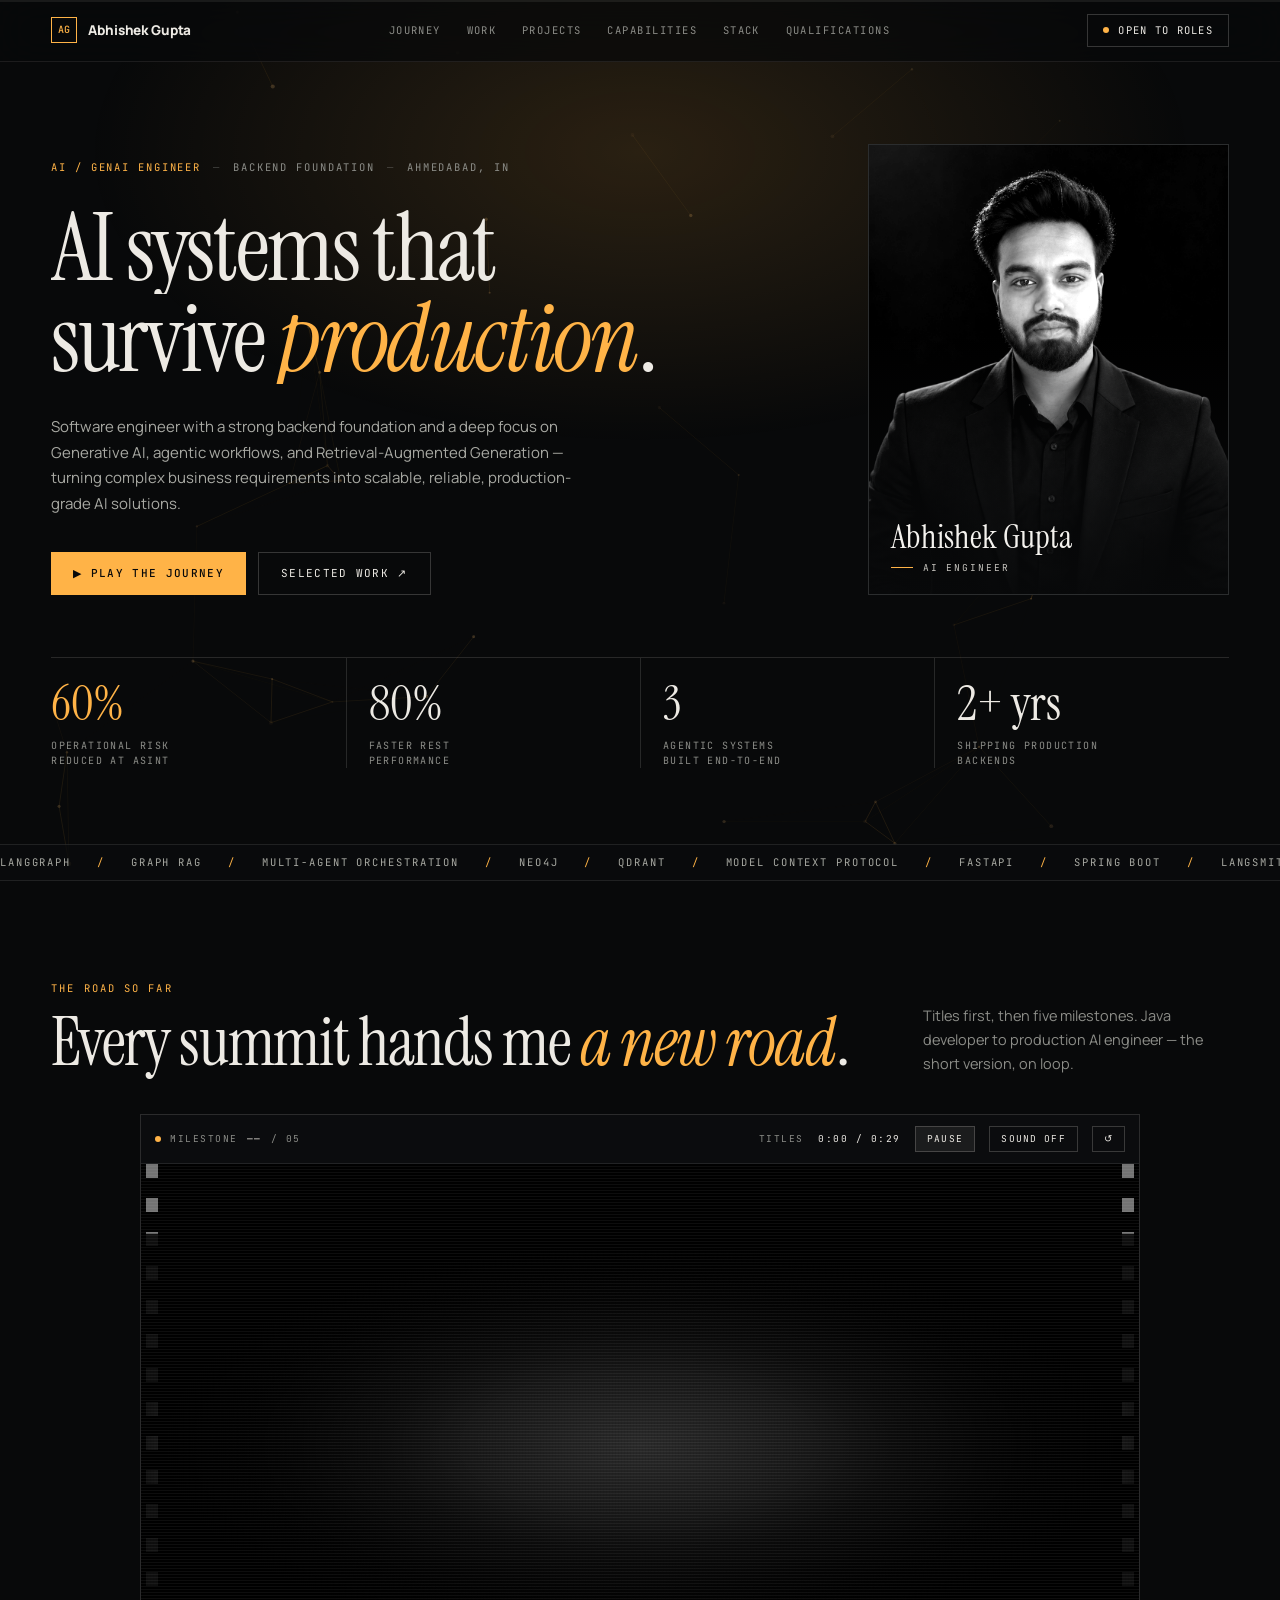
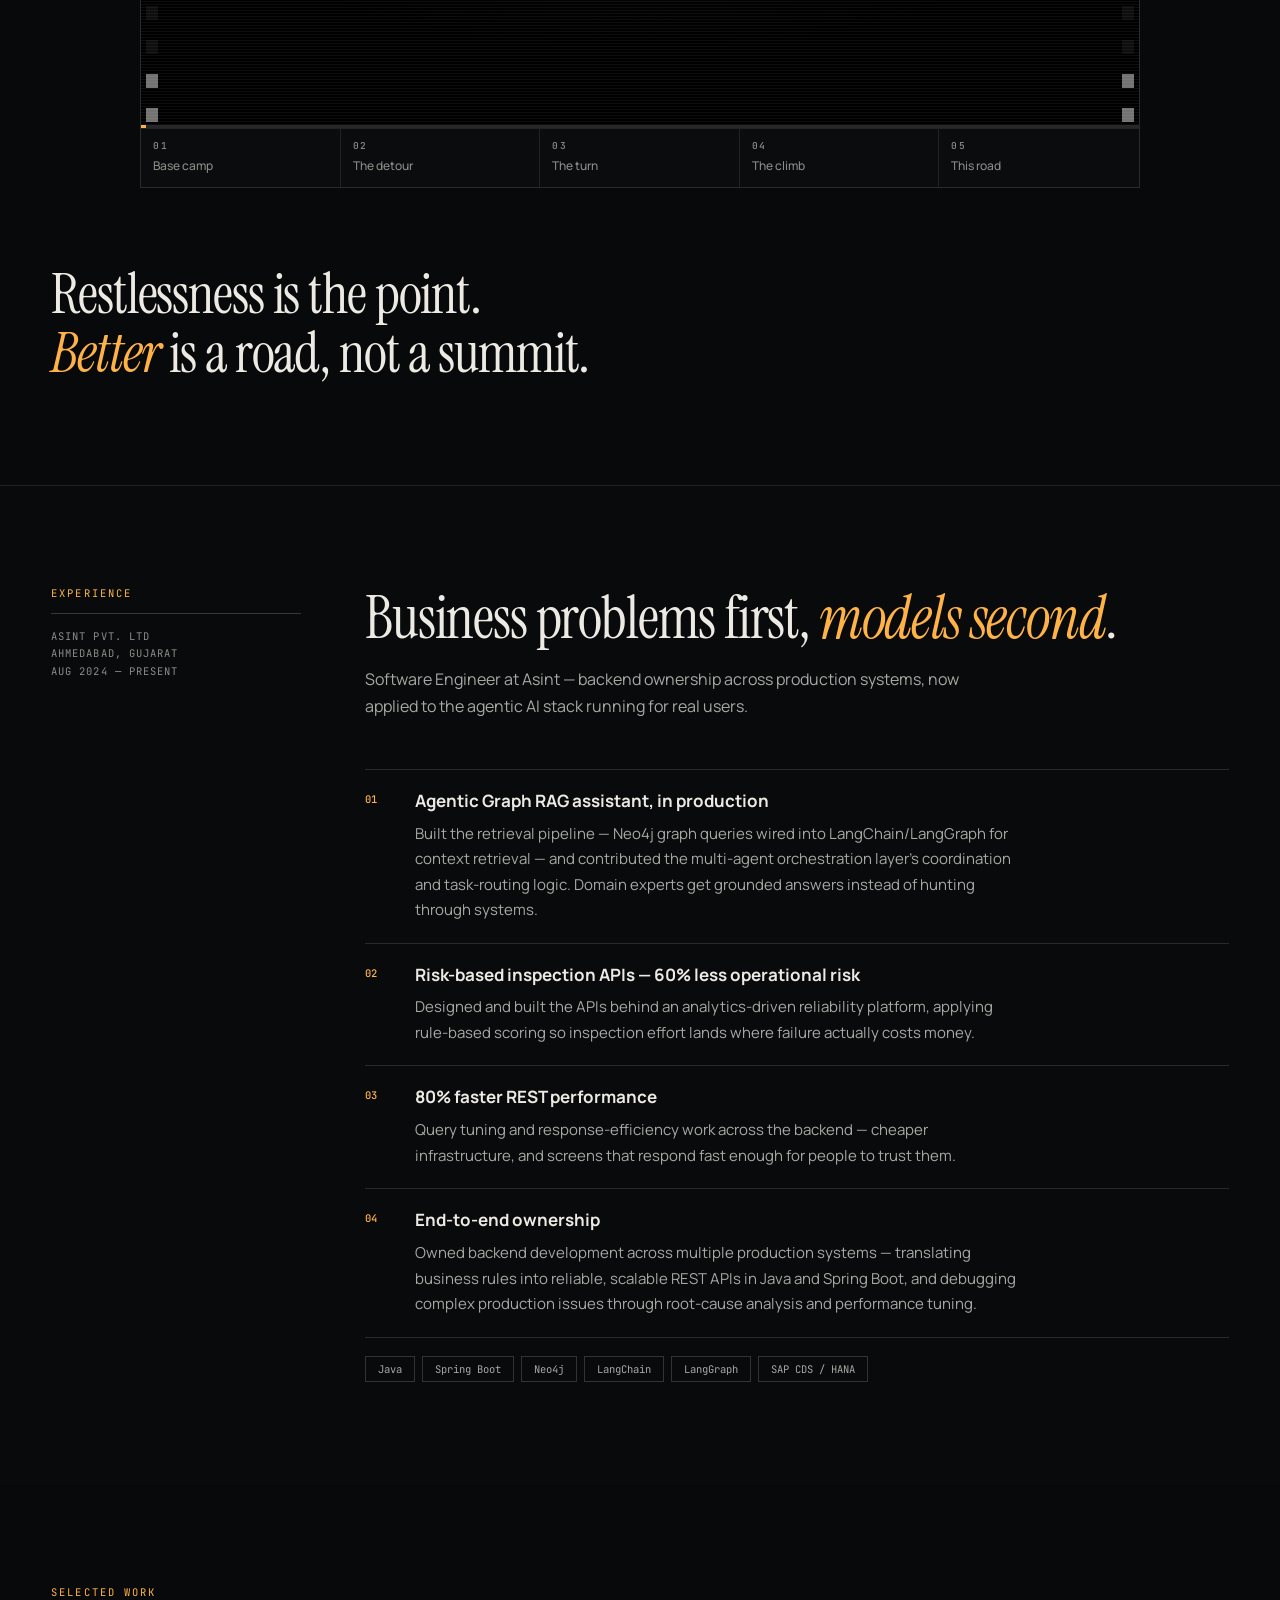
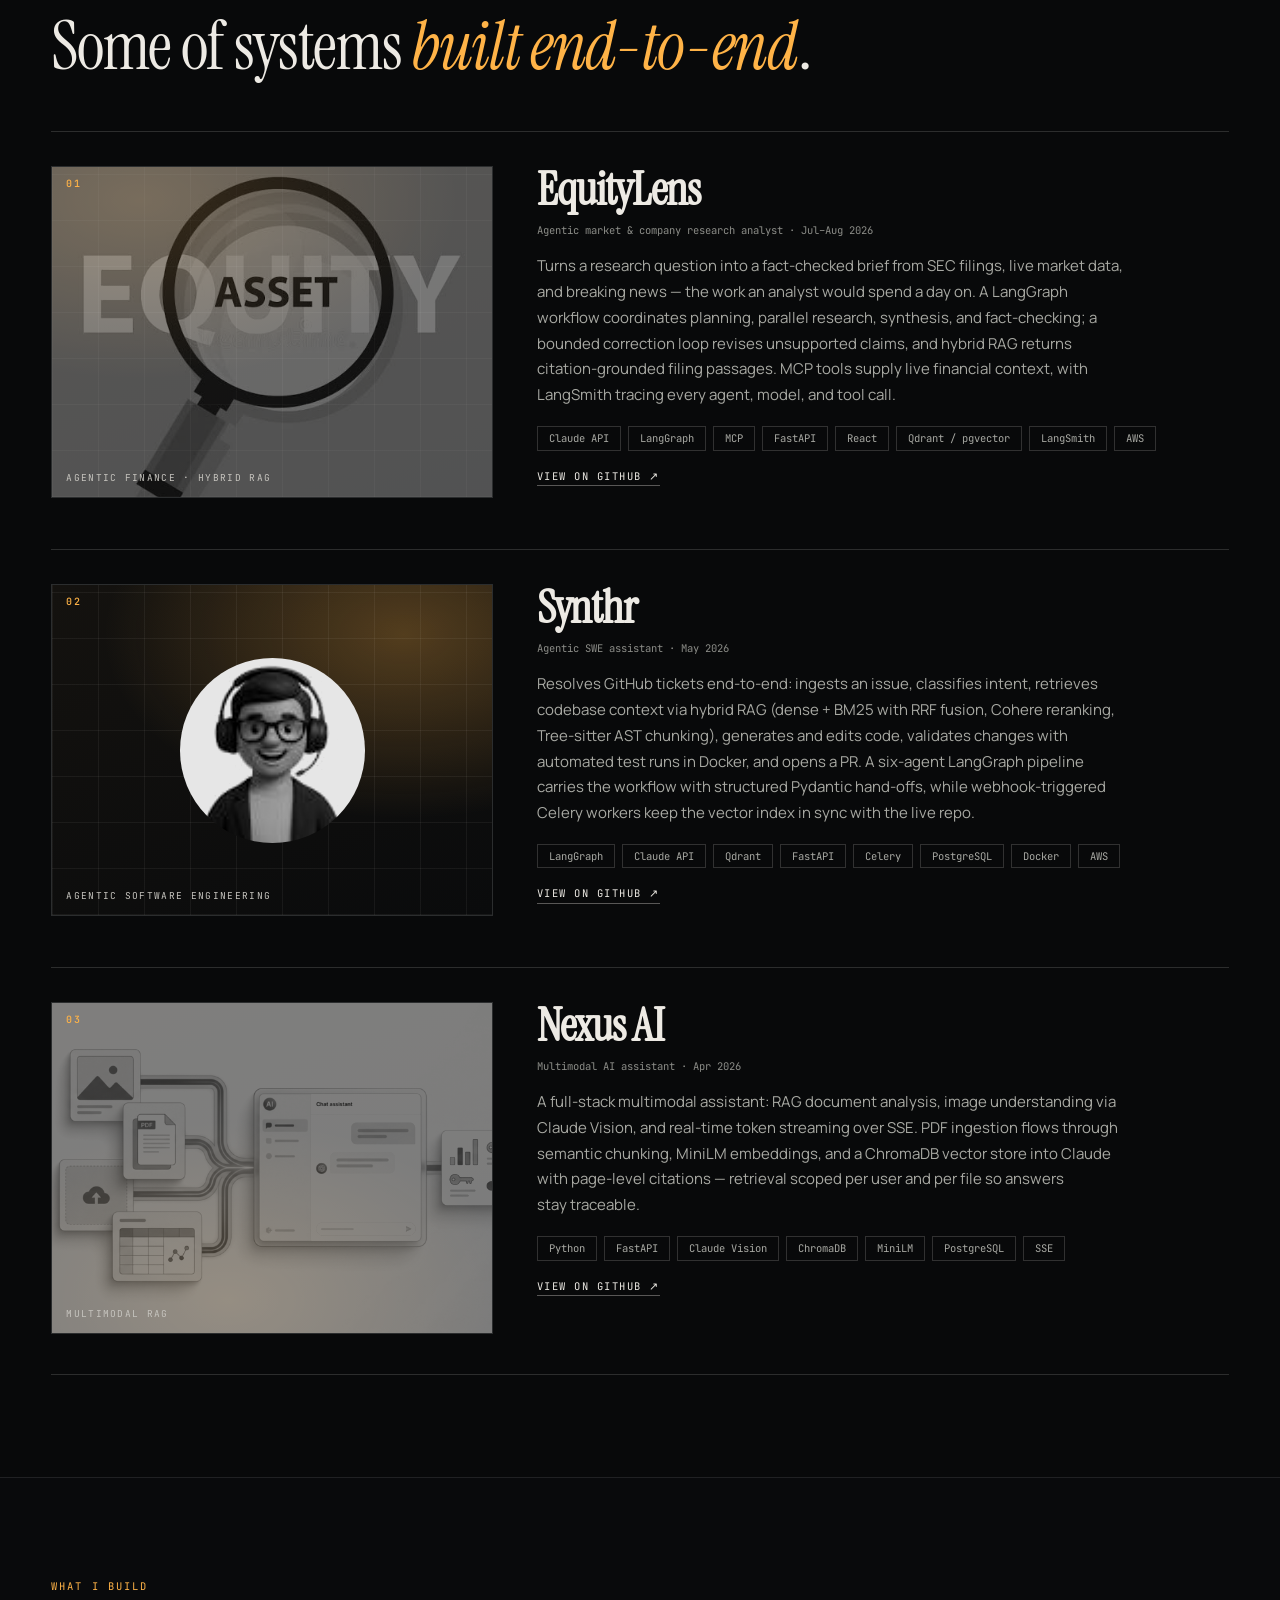
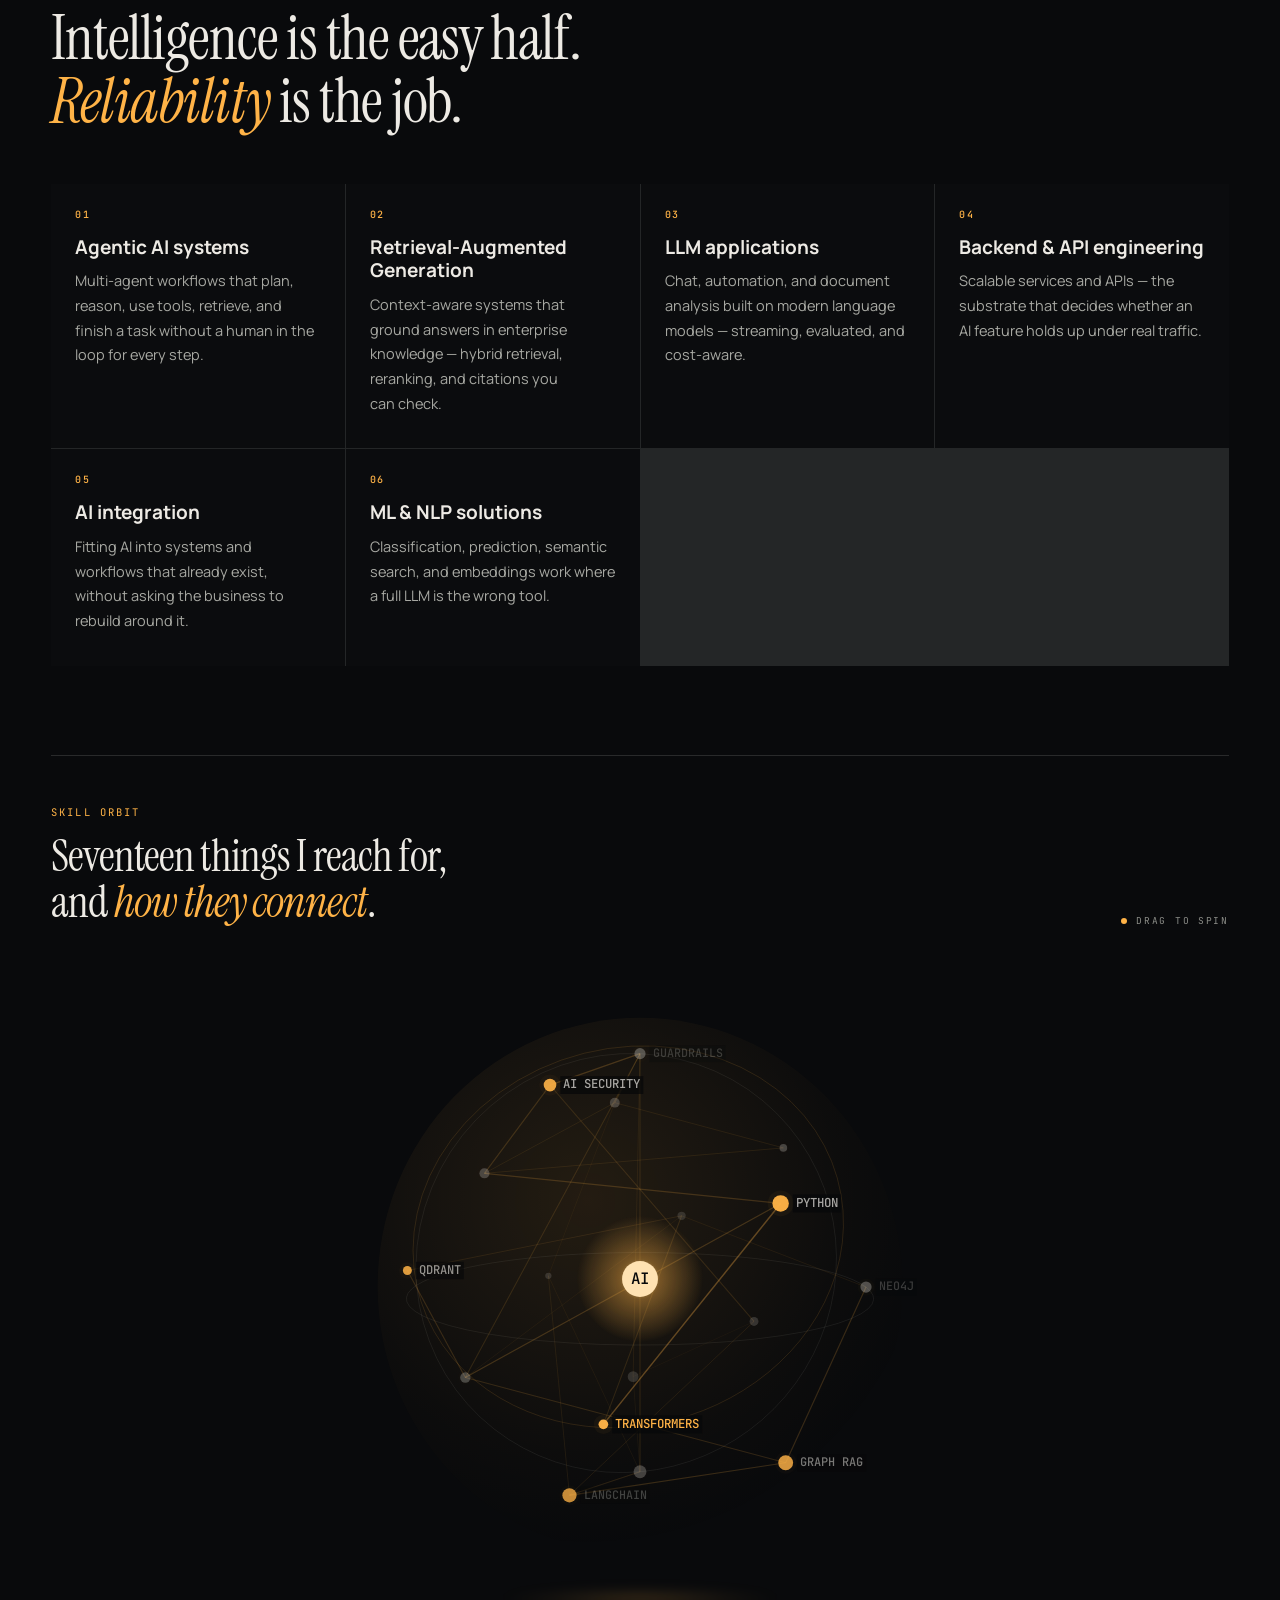
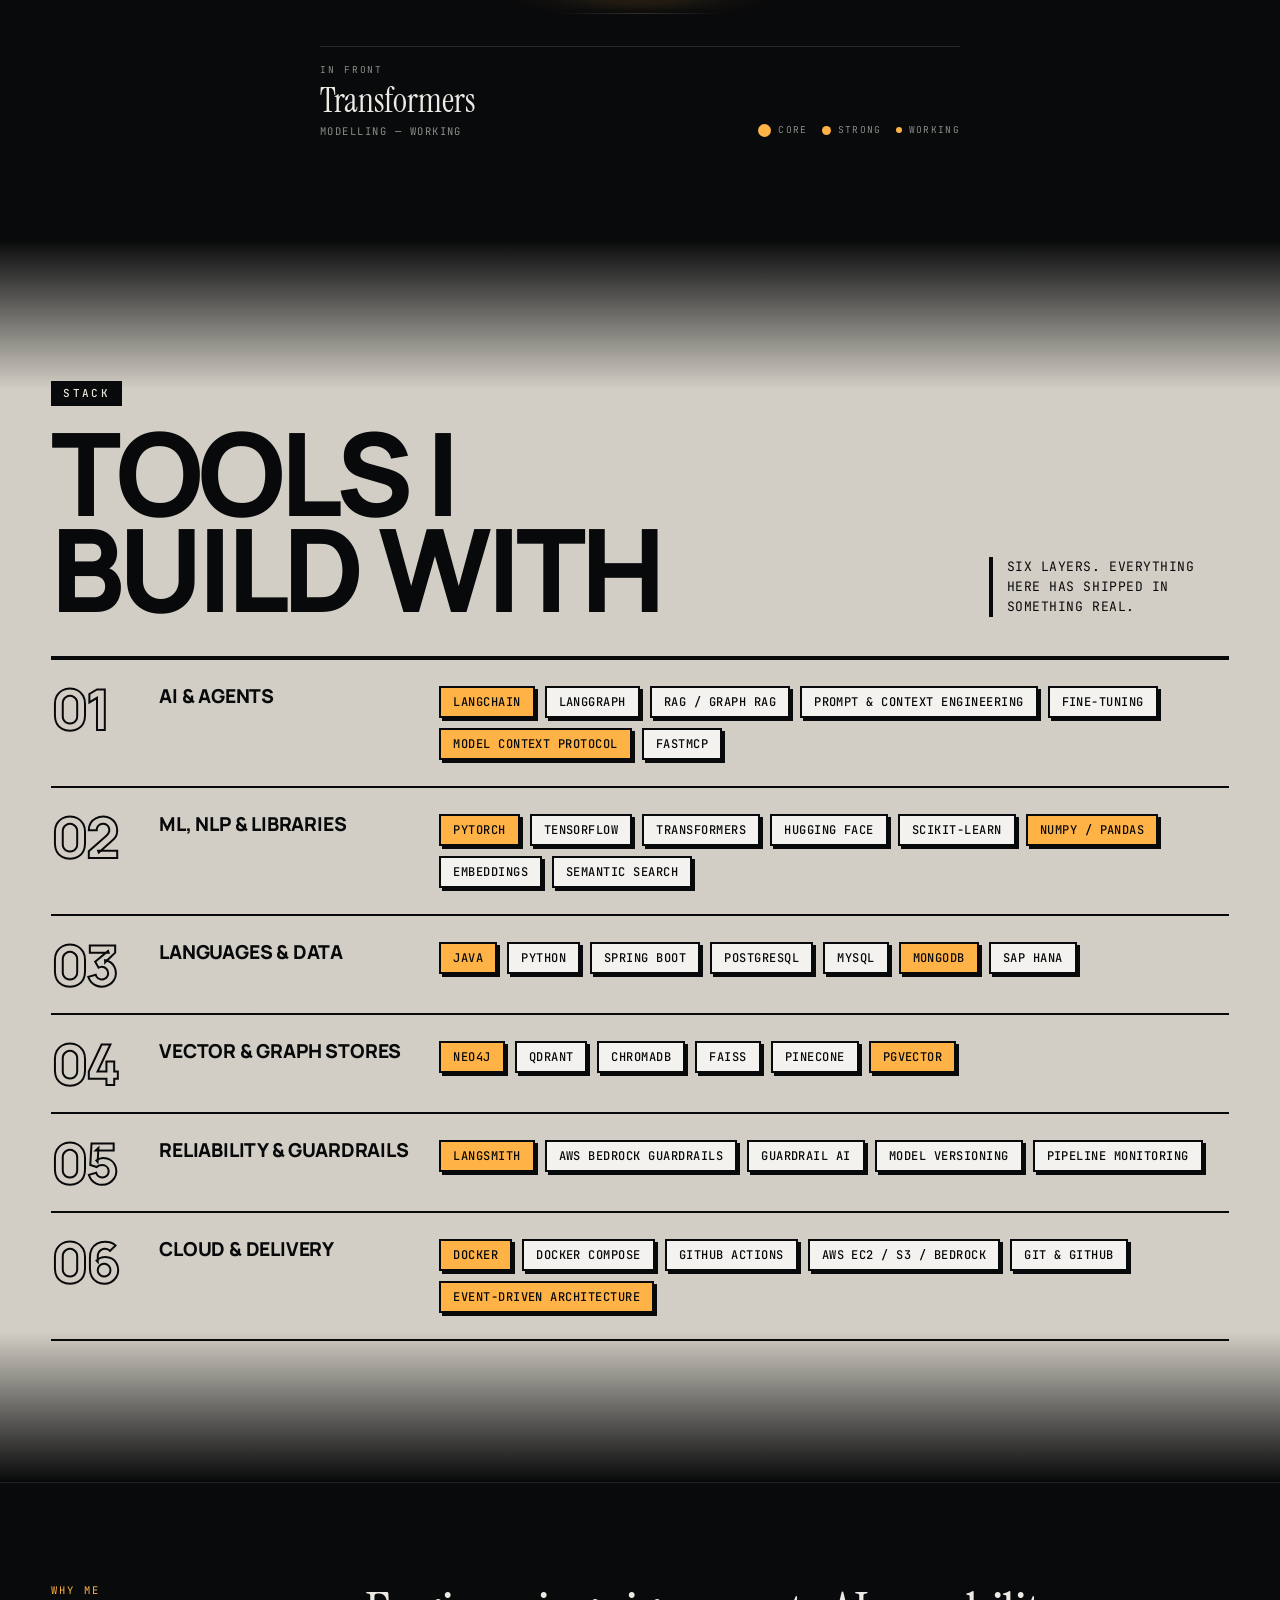
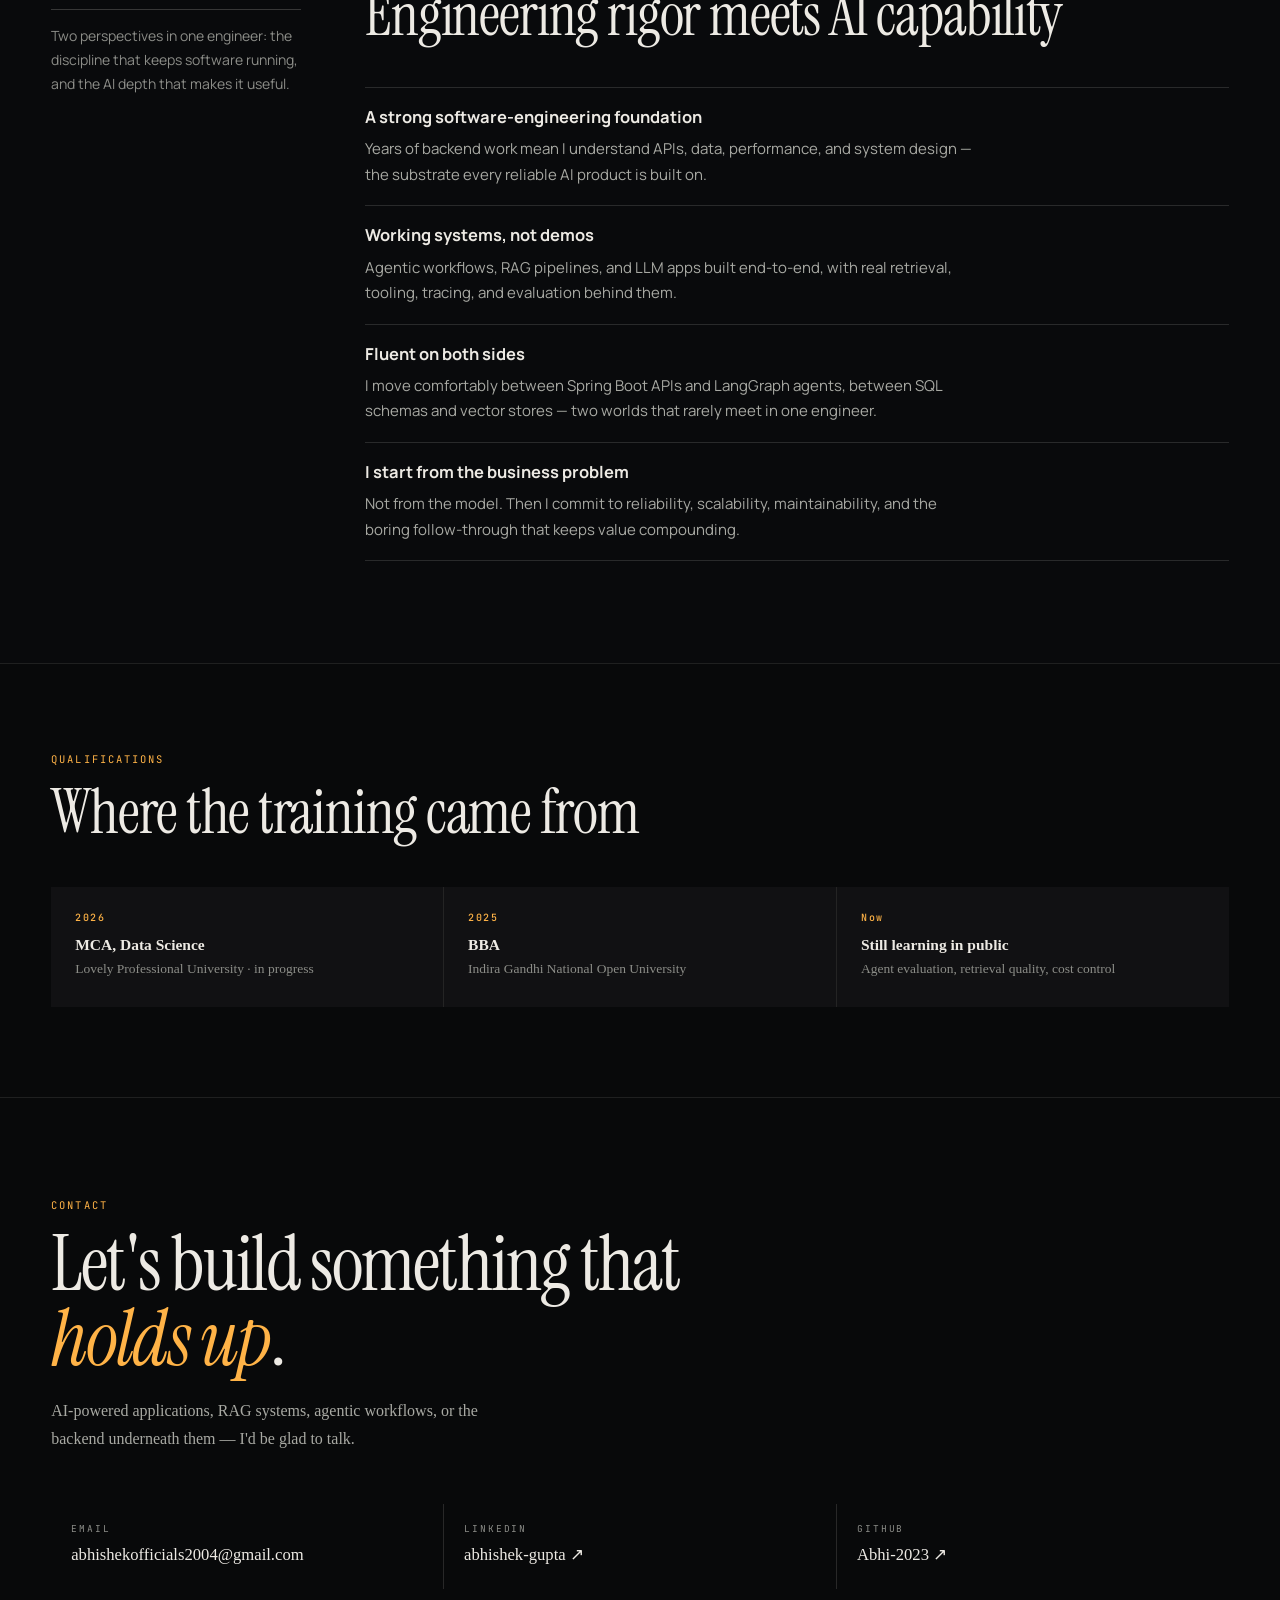
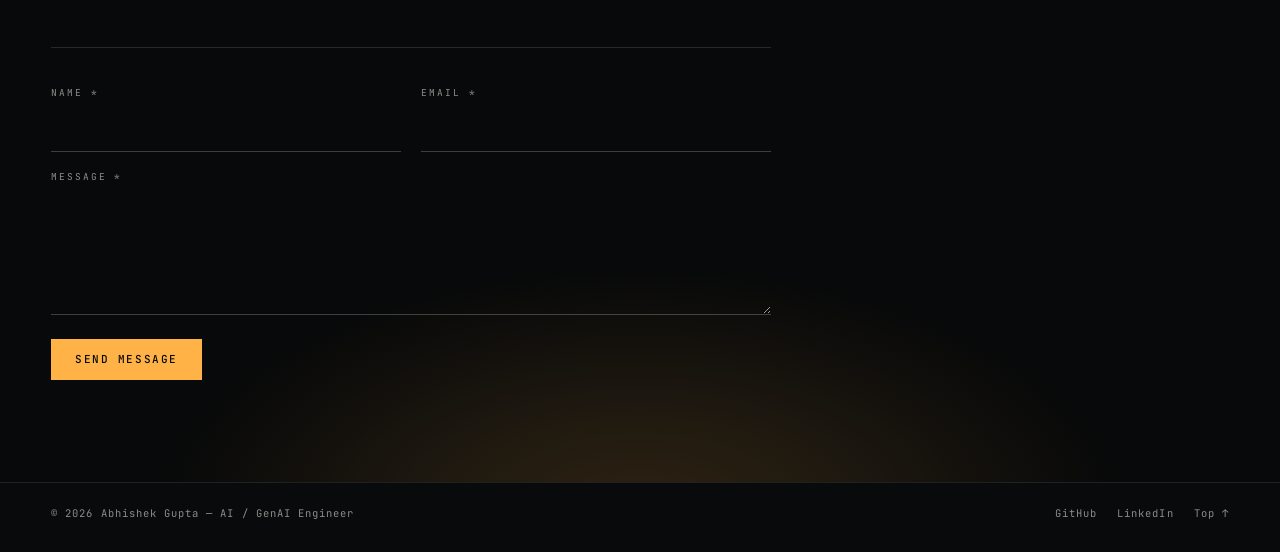
==== commit 4260f896: "Refactored the Road Sound" ====
--- a/index.html
+++ b/index.html
@@ -369,11 +369,11 @@
   </script>
 
   <script type="__bundler/manifest">
-{"0b0274f8-fb51-4203-9081-10963dc2f251":{"mime":"image/png","compressed":false,"data":"[base64]/XrtuiqQ0sNrVVyViIJf0XlZk8X3e8WeTsx9Q/NomN1cmx4KXNlbGYjanVtYmY9YzJwYS5hc3NlcnRpb25zL2MycGEuaGFzaC5kYXRhZGhhc2hYIEd+AmzwTtGelAwaRifbaG1ZlOXWlGnl4Z/[base64]/She9N7eTo1gwVjAOBgNVHQ8BAf8EBAMCB4AwFQYDVR0lBA4wDAYKKwYBBAGD6F4CATAMBgNVHRMBAf8EAjAAMB8GA1UdIwQYMBaAFM5R4gSBTmRbI/jjxM+aPpzB11zCMAoGCCqGSM49BAMDA2cAMGQCMDFzHRSeAXrSy1WOzkbhPZ6Km2wGTmZ/[base64]/Kkv/PhFzuE5NvbSXKZ1nClfur/gpqgoJft935lD7yjiEXIDye4zjBrFAAAEABJREFUeAG8ewmcXUWVdy13e/ft7/Xe6SV7QkJCQtiRTUA2dQCdAR1wGUY+EQSCgzOKoKzKNvONOIoCjrgh+yL7JIiBECABYlaydpZO791vf3erqu9/3wsxipCFzHd/[base64]/IIoYumHqhq7rhsZ1zmoEGDXhebAbohT6YYRwwgzKTKZl4mlKaNWtVpwK5xy1hMhaeuATdgC7ZLUHHQILKaUQAqllGVKSfL5YqVR0ndu2DalcboRQGRqP6wSOC1KBD6SIklzXKA+1ksKH4UjhKSKR933Xdau2GYlZNqesVCoVC4X/JVwwHGZxAAhA0NoDIIIgQIr1BLm+F0g/GrcjtlWbg4ThJBKx5cuWvr5kycIFCx5/7NHf/vKX9/307p/ddRfo6cceWfyHhZvWvVspFhhVsCBsQkUCCzalc9+rCumjHztqAV8AfwBUf18XBwwUKXcaM5BhjGEn1McCQJrGOKN9/X1PPfXU1f9y1UknHj996pQvf+lLl1x88b/Mn3/T9777n/9+589/du/vfvPrRx968Ps33/yN+fPP/4fPnnH6aZ8/7x9uvumm559/bvP6DU6lbDDNMsxKuYw9yCjjmiaEqI9yYNMDBgqMAprBXoBOnYfGhULBjliLFr381a9+5dOfOuva73z7lVcWlYsFrP/I4ODQYP9g345tW3rWv7v+nXdWLlmy9I+LXvvT8nc2blo/PDg4Ojy4fs2ap5944s5bb/3GFVdc/93vPv/8s67jJOIJ24oEfri5GDtg+kP5XXSAO4VdAIt678Visb9/xzHHHHn1v3zj9deXFHK5gYH+VSuWv/PWn9av69E4jdmRtpam6ZMnHTpn5seOOOS4I+ccd8Qh8+bOnji+O2Jpo8ND69ethfzqPy1fs2r12tWr7/jBrZd+9ZKnnnyyXC5r8E+aVke/PtwBTA8YKLARoIDTBP4Q+nmeN3/+/E9+8pOmaZSK+Z7NG3s29eRGR0xDG9/VMnvmxHQykYjZOHqokog3PMcBBZ7HqDR13pBJAaw5B8/sam93y+VtW3oXvvBC37atI8NDv/7l/VdddVW5VMIoY/kcUt+HlyFYD/DQAZqA+Sh0wEAZGxuLx+NYw2g0un79+tmzZ2/YsAEAvbH4tQ3vbnLLTioZGdfS1JTNWIYuRaDCw8WXAWYEX+y4XtVzq45boVIwSuBcKVGGzhpSyamTJ86aNgGnU++27U///rmBvv786Nh55533+BOPp1PpgYEBDE0I0WouBqOD/4jEPmL7Xc0zmUwQBNBp8eLFRxxxhOM4mzdvFgjGpLQ0kk5EAEc2nYrbtsaZDDxd4wZnnFPsI04JiFLFiGJU6YzqiNIoYUrClJLRWHM2M3fGFADUlE0sfvX11WtWNTRkf/[base64]/887ZtJ5PJ7du3I73p+usilmFyhh3vVyuVchFbhEhlaMwP3ADhuwwQdCBy4TrXTT0kjUMc5hMx9WQ8mk4kE1EbRxinLBmLI/vs7x+L2kYuV16w4H9GRkcff/zxWCzGOQcEjDEYC1AG/1HogIGCgBWr9M4774yOji5btmzu3Ln33Xff73//+5HBoXK+oHxPp8xgHK8yQKdUKgjhw+aBI8Gu4ZRzhB0a5gPHFMHZQxlqZRBajc41S9d2bO+1o1YuP/raa6+tWLHi4IOnVavV5e+shEnCLQECGCbSSCSCVYEy4PebDhgoUOXGG2985ZVXbrjhhjvuuOPJJ5+85ZZbNm/aBNMQeNmB+ySI1wFFgJJqueK7XoCXwsDzMS0hAumDZM1wNEY4o1IEDs6YfKFaLnuO29nZCVmY3S033coYe+utty6++OLbbv8+RrzpppuGhoZSqRQgrgMEZch+Q0LIAQJFkeeeefaG711/1hlnXnPNty7/2iX333dvz4b1OmOh2xOq6nrFcqVUqbquryhOCgPrXClXqzUKK0puteSWS87oWKFU9QSaMQ4jEqFBYYuRSqlYO2XkUUfMufZb39y0dtV13/n2N6684tSTTnzskUffWPJ6tVwBDmjnui6Yj0L7DIrrVuEF8HoWqhsIIhUsYGxo9IsXXnjSccffe+89xHXvuvOO66+9zuZEBe5IsTjqOAVXlHwVKKaY7noynyt7LhE+A/kO9cvKLQpQtSIdoecckStU8qVi2am6XqVSLRZLY770R0aGccblRke2rV933ifPXPjwb4hw773v536pdPP139u0YR3OL3howK0IlNpJO9HZVbQz/2E/+wpK/QVHYvN7CLQ4hwaB41973TVKyDtu/UFQKj7xyCPf+tY1U8a3Kt+BB9FNg5k61TnlTFEGCycwAJwxQYAldUrVUr5QyBWL+VKlVHWr3uhILp/Pl8tlr1oVbkV41cAt+U5RBdWuzralry9uzCQndHV2tTbfcfMtz//2N6pYePGFF9avffd3v33ArRmLlHUlSf0BGiE8yIRcDS3wH0r7CgrhNT+PPmGohBKm8dfeeO0nP/kJosxZ8+atXr16/vwrohZDiBWNROAFZOAjbCBSUCIYU7rBIhEjFrfT6WQmmUglY4m4HbU1Q0eE4iu/agNAEfjlfHl0sDI6FJTzhvLjOuvv2TTSu7W7rSWbTLjVslDE8fwf3/2z0bGx9gndX//61++///5nnnmGEAJr8nwPzH7TvoLC6iGAEKIeFCD7s5/9rLO7+/LLLyPSv+GG6/OjY63NLcl4bPPm7fGobXFqMhISlZoKQDoRBpPEqxDhcOJr1COy6jmFYn4sPzJSGtohiyOmcBI6sZTn5qo71ufWrR60BGlOmuNbsqWRQS4ljqRUurFccX7yk58S37/muusQKC1ZsgTWNzIyYujGfiOChvsKCppg1RXsJfDDMxWm8bvf/Q5mYkajPRs3Lly4sLEp29u7A0FKIIGFshmJMhEhPnc9UXacXLU0Ugb5JScoV0SlSN2KHvgxTtIWaYwRC73mg8qAG4y5LQl++rFTvv31M372/S9fd9WF45K6M7xjYnvThjWrTE3PZhsdN/jN7x7Ij40Rjd52+w8efPDBl156KZtNKyJCRff3j+1HQ2x4tEIgr+v6Aw88gH10/vnnE0oWLFhgGMbw8HA2nRgeGmjPRv1KxR2tyJzPSlL3iRWQiCQJRlKcGD7RHcKrYRpnpDVGprXas7uz55w8658+e9S3Lj3zhqsv+NevXXTemSfNndLeavM5E1u+/sV/OHhCy+qlr3Y0p51ycd3aNel0GiMuWrSIKHXpFVfAWJ599llCCGIlpPtN+wMKVgnvKJZp53K5hx566B8vvCCdyUCDzVt78oVSQyathIgallMq25ylGGkxyfgUmd6szRkfO3Ja+thZzSfMGfe5M2f/46cO+eLZc7987uH/fM6x/3zuqRedc9pF55x6xtGzTz50+pEHjZ/V3TSlOdXdEOtOR7vSVsTLN0fkZ045+vDpXaWh7WP9W1qbMuVSweBsYKCfUDo2NPSNb8xftXrF8uXLs5ksCW9w/8LjQsO9pH0ERRGiiBGJVCsV3TDwyocX4gsuuADm6nmIQdxsOm5omlMtVyulikvgPmZNzMyZlJ03tfvIGdOOnjXtuNkzTzhk1olzZh3c2TpnwrgjpnQfPb378CmdB4/LjE8b4yK0O2m2xfWMLmzpcq/MQEFFV44ZlGxRNoLiF8/7tKq6qag+1Ncb0Tmhsre3F7NNNzaedNJJUAmGLMPvBijbT9pHUMJRmO94MFqwcGyEkmM+djR2kGGaCBOCAG5fIS71HTW+PTV72tQZXR2zJ3Qe1NE6sSkzoSE7paVxfFO6NR7pSicaNNWokwyTRnk4S9x2m9teIcEcm1RtJphw/EqRBD7hkrgl6pUqowMdzSlRGjn7jGNkNa8Tj6vAc9xCATfYSrjOrNkHRyLWs889zSi0qxOMBVTj/1xYy35wsh+gEN208KICON58880TTzpJSoTorhSBEMKpuNVyJWIyTkhHa8u41hYSuCzwmBTKdwK4mEpZuZ6hhCEDiypLBXEum6NmlAakmo/zgEuPeE61iHkSI9tA7BhB1CekmclELGOwd2s8YkzsbDEYTMSplAuMkalTp7rFIjfNSCTCOc/n80L+/3W00vWkh71ShTODtz/ssMM8EWiazjhvam7QNGKYWjIWNTSCizU/[base64]/G1tx578dVHFy556uWlryxZvmmoVPZVVbHB3BgzzINnz9BqJ51pmnhXRNtSLudVq7ZtDw0N9ff3o2S/aZ9BIVIWRkcRoj/66KNOtbpt2zbbsgWRjNMJE7pjNtE4LVVJ+7jWZDxh2tECYevHCq+t37Rg+dqX3tm04K0tC9/aumBp33OvvbVmx9CYICWllQlzuV4I5OBIfqQi3t068PSiZb98ctnjryz/4+odT72+5scPPffowjcXLd9gpFuNZIM0Ig1t40ZyBUGZ4zgTJkwQ1WoslTIi5htvLInFYkuWLHkPEQkL+jNPkX0v98G/+w4KY4lMRjNNOJREMum4FZxI6zesv/und7/66qu4QoYPTtokm0oGrlOoVHuLlXeHcyt2lN4dIFtKZESRskmCBPEi9ogvhxzZX3G3jBQGy9WS4rkAztMqKcszU57NR4JIn6tvLZE1fWThWyOP/M/iFT07qsQU3IwkUq5idiLpeh4ubu6///6lS5ZUikVEtL7vr1279oOnvOeafQbFhxm4AQ5mt+phv/zpT3+67PLLPve5z11++eW33nqb6yNwcmJRs6+vr6enp394eF3fUA/eYxTxYkSldZm0g3hMxJLRtq6+ird1rFhQelGyvGCBGVV2IhewgZLHYo3NE2bSdFbvULUAABAASURBVFtORhyrkWfTLVPah6ryiRcXvbBoycoNPT43k83NI8WSHY/96Ef/ddddd331q1+94oorEDrhhgEBJIGKIe0ZgvdL7DMoeiySKxZKhXxv77ZiPrdj2/Ynn3isZ+PmxsZm04o0NEQNE742svLdgdWrNvZu2RzRSEvSntqRPWjyuIkd7alEnChWdt3Fb635/YKVi95Z01cJRlQE5vDuaHV1f+mXj73wo58+9vDDC7dv3mhz3tnSNGvK5MNmTG9Pmh8/4pDxzY1bN22++54nf/3g40LqrS3tQKGhIa1zJgPvjddf68cFXcRc9uZSnL+7aOe0kQdXT8F8MO0jKBSnRpBqzFx//XdffunFSeM7R4cGdMoasllKNMLMclXgmm17by4TJ11dDUfMmj6vJT7DFJN0bwJ3m/xCMw26UvHOxuapE7qb21JL14z95IFX7vjFwl+88PoN973yX4+++vLyYrYp9plTZp156NQ5jeZk053Iy5N54TC7ckTCP6w1cfpRR33pgvPHRoPtPQM7tvZ6lappaFHb6hrXzqVsacgSX9iads2//RvcHyaOE0DJ0JXIABudoWSPtFdCu/[base64]/cZFCiBd/Ot28L3YM/[base64]/BzedLXp3Kjg3610piK4T6pOkras+SUow7758999vxPnTG1laRjRuA7A8MD02bOwFH10qs9T7/[base64]/0bjUVmd7RGpHu2PZNYmzwhHmzsOgb166YPHmi74sLLjjvwrPnffvSv0NbK56JZppiqXQ0GskN982d0dzR1sIJwa5xHAfrVCqVcrkcjALnMdTD4rmuixTmQSgFYY+H2b1ABVPYC6ndRGCBiUSiXHFRRimFKuEKSIX9I33f0JjOiJJBY0OmkBvTGIOwruuQbG5sOu6Yo//urDNnz5jGhd/bszE/oCa0kYxlNEeNxojeFNVaY8bNlx/30rNvLHv9jfFd3Z845dRPnX7maaecjLbpTKNpRZubW8eGBlcvW3Li0UckLQ0IGhqHjYAqlcrAwACAwE0C5o9XMwxq2zb0DEkpTdMYXh/DzB7+9hkUjAQ3hl6lCuAyN2/[base64]/ihpUQs87C5sxe/8s7qVav6d2zfsW3r2jVrVq9ctfzttxe9/IcXnluHgWdMtWyDMxW4lSJxXVIup5Nxi6ivX3T6whd3fO+au59/4sl3Fr+6ZfXKfN+ODavWbtu09f57frn0jxuvvvSspkhkbMcA7jGrlQqMEaaBt7Dm5macOJg83gnT6XRXVxdRiE3CLcY1DVsMau8NQbe9EfuzjG4YnNDpUyf29+7IZDJYk0qpjH0Oi3CqZSKVbRENZ41bRfB62NwJ5XzxjVc3P/bQ8uefXvvygnWvLdrU1+s3Zci4VmKbFmweBzwMfjPu/jdu7NvcM9rfT0Vw/rmzpk2OP/7g4quuveffb/715Vf+1+23PHbPj1+eOK71kn86rTluu4V8KpGsSJx0GbwTox+oCFeCQycajeKMnjZtGnY6qYdttRRgQWZvaJ9BwcowXb/ggs+XSh6hqlQqVp1KNGI7lXLUskxDKzmkgHjTdZQIZODNnTlt5tT4jGn00Fn24XMb58zKzpvTfswxMyzLrlbdvoGhHX2DO/B+tL23Z9uOHX0D23q25EZy02ccfOIJJ3/5wpMu+eSMK//52HOPz3zxc4d84fNzjz3qyLbGBmw3r1TasW0HZggghoZybW1tjLHt23uDIOjp6cnn8yeccAJQwK6BTD0FXqpmOCj5cNpnUCI113XEEUcoSRBQNjc2xuxovpDjjCGaFr4L55dIxCKWwYhEoJIbHkrZ9uTOzu729vbmpvaWVjsSgdLReFISXihWB4ZzW/r6127csuLd9avWbxwYHoklE5oVxbXD+K6O7o6WCA0OnTFlXFvT5EkThFvdumUTVwE22ki+iLm5fjB9+qQNGzYAgq6uTvgRXK9s3TZw/PHH49yRNRupp0CtzqDVh9M+gyKFwClzzDHHfObcM7As2MPlclHnLJ1IEIIaFbNI1LZyo8NDg/04GiKcxwwDuIDiEcs2LduKRu14permy5WRvD+Yc4byTt4VATd5NDZ+yrSm9g5u2fGGhkAFrU3peJRN7m5DtFx1SolkrLNznOc7gyPDg2MFBD6UaXBtyWRycHC0p2drqVSCczn9tJNmzJiBY5ixcIJwxnUU/rcsxa89mmXdeOON5557bkd7e20xCFxDKhFLpyKOQ2TgN2QyTQ0N2E4JOyKw4wt5TVEq1PDQEJQeGBhsbG7u7JrQNamrrXtce3f35INmHXzYkYcceUzDuHFj5fJIudQ/NLTo1T9u395TLY1t3byWSh9Haq4w4nlONBErVsprt2xuaW9ELICFwZxbWhpgoYjxzz777F/96leGbcPLcs5RVU/B1DEC8+EUAvnhEn9Va1oWzhkiRNeUKddee+0tt9zyta9efNyxx9LQTHzscE5JU0NjJpPBMQlnrFOiM6YRynFNrRuWbuRzhbXvjgyP5nBvZicSRiSGo3W4UOrpH1q7sWfR62+u3wrzH3pmwYKlb2/b3rvFMmhLa4NusCyieyL6hvpy5XxVBht7h9CkXKlOnz59/aa+008//ayzzsIt3J0//GEslYLaKghIDZRQYRiJUv9boFTKZW4ahGu4Fkm2tJ14+pnfve2OXz/82JqNG2/8/g/+z6WX3v3zO26/595jPn4qjyebOzoROODcNZks50Zo4HS0NDQ1pAtlknc8I53tPHjujGNPnnPSGfNO/tScY0+bdviJs084beaRx40Ui39Y1j99enbe3EMjluWUil45N7ClJx6Pa1Zkfe/gKX/3mQeefOyWO27/2pVXfu3yK/v6t9z+47tnHzL39DM/hTdjQhhSIRWgIZRhH4Gpu1sweyS2R4m/ErCj8XBIqiluKmoqLRamesRIpM+58Avzb7jp5L8/n7SOm370cdVoZpRoAZVUVm1dGaIclAYzUTp75uSZcxLPLx+586HXrvvJL+55btH/rOl7fsW2B/6w4ufPLPnBr54+5aLb/u8vFp71sY55h8xRvjC1qC5YLAhiJOjr2apHszTTGRk3bdYJJ1/0tUu++Z3vffofPp9oaCGS3fYfd51y5qcl0wjXCeOAL0QEAIEoD+3lrybzAdl9BqXWD1OEScIEYX5ImiBcQBWiQQmJ9WFGpGvSxz91TqDb1I5rdqxQKjpOpbW5YaB/e19fz5GHzz3pqJbOVtI7Sp5btPwXv3rsl7995Kmnn1v4h1cXvt4T4eQTR7UeeejscU0NmVTaNCOlcjUei7mOl20a9/aazVMPPZ50TcsVqkSLUG6W8c7BjWdfXHjCyZ+IxhKM60NDI+HKAYuQairvS7IfoEhC8Oq7czS0B2HE2jow6QsWiRHPJ5o195TTJx98SIHoeWYJO5XzVckLhFBp3CYY/LhDZx81c9JhE7R5HfzYGZmPz2477qDmIydlj53ALzp37kWf/fQhk7vcSr63b1uuXKHR+Ib+0bIW3VJ02g86ZNK8o8vDJTvZGBDiBiIajRYKhYsvvvjaa6+llOIwwuUxVNpvqs9or5srQt4jSgiI1B5KmE71quMwzSCEE2YQXyL9xCfPbZ48c0vJK2gWjWf7x0qKaO3NzcPbt/qjg3Mmtl909hlf+cxppxw6eXZH8qhpLZ88duatV1962mGzaHGo2L/N5NKKWlVKc4J60UyvI7eX5fGf/QJpm2BlmoDIQK6qaRyI3HHHHVdeeeW4ceOwNuVymXy0h+1zc0VCXNBMhcZCyS5omBTI6IRqRIsQZpKSn5x+yMf//sJI56RBn6tYxmNGrlgp5fI2IWmuCj3r1r/5UrX33Xnjs+edcvgZh0+Z3miVN62kw9v04qjmlyyumMZdrrnR+LtjxTEeO/Vz/0S6pxLJHWJVJUkmI9isS5cufemlly677DKC+5qRkZaWFlkPE5DfL9p3UDDMe7gAEbQHoQxk2zFCWSlfIlQHLtWAAprmw446+6JLumfPKxMj78AJWiNDI1FDZ57bkUlNam0kxZHX/+eZJ371i1deeHz72re2rFxq+9WOTDxhMNerDhcKO/LF3pKb1+xjzz4ve8yJshIQM1ZyPMaIScnTTz+HiOnxxx/3PG/79u2ZTIYQwlCHn/2lXTPa6w5UTRJBfkg7zWRnL5QqRGjcJDAWqkfiGQJ0WGTC0cd/4jPnHXz4UfmKR3WTKNweVA3CIpxn7Rg+Yhw0afzM6d0Tu8Y1Z1NHHDIraZnDO7aPDg8TSqWulyirGNY/Xja/9biTiEfKBH5dSyYixeHyU08896O7fnj33XfjRdm2bWwfSinibIRINS33M9k5nf1sjWaKUKQE0ZzCr+cF0XgMTLlQIToOI6MqUK61zpl32oVf0qPx0XwpELRacUZHc8UirjmkZcWSqWw60xCNJ3TDKuaKxUKZMS2CT4hjuVXrNpiJ1N9/6Sv2jDmi7JNoKpZqePKpJ199+ZUgzRmBAAAQAElEQVQbr/3XJx/89W/u/8XkyZM5547jwFgwNF6s8O4HZr9pP0BhWGpC0BC0c1xKEDriswYAQG1YaEZs34PdEE8qRXTiCZJMjYyO4QPItr4BxQ1HqELVHylUhwrOSCkYq8icQ4seKwW0ijZM/9Pqd/GumMg0DowVSbqJFCs8mXnp5T8e9bFj7/rPOy+/5J/+7uTjfvPL+xobUvAgiFcBhK7rGBu3s0g/Cv15YnvbCyWhbdRT8uen6oQHgWlyhSpCcArpJpWE6LpJ0ACljisJc4Ig09S8duOWwVxxKFfuz5UHRkt9Y6XtI6Xe4VLvSGkwV1m9oWfZ8pXFUkW3rEQ8OWnSFJLOkGT6hd8/e8E/fiERjY0MDv7HrTef8enT3eF+il1MDvDD9qc/TBuElpg1iGDu0rZMRsNN5DiBLwhAUITgaDCIPjw0SAgdfHeDL4Kq66zv6eG2BVB2jI5tGxre3De4YevA+p4dIW3pW7e1b7hYhh9NNzQ2NzRkEgms/sbnXySKHHLwrG/+y79+5pzPLnnl1ZNPP80f7DczSYIKcoCfvQalPi6wqFM9uzMNQcGFgutWKe5QLE3TgA5xPckUyY+NcsUu+/JFnz/vfPjCTEO2taPNk4HgcJqk6gWFcnUkVxzNlfL4zFVyKp7f3tU9fuL47s62hmQsFTVEufSrn99789evSMdSl11y6Ve+8n+sWFyWHb2hieBD5E4dDuTPPoKCdaEktIK/hkZxSg2TE/h+31VSapxYBgOz4u0Vbc3dv3nw2ebafwjKF4v5cimajNtx245bVtQwLRqzeNLWm1Lx1qZsd3dHe0dLJh1P2IZF/aROOrPJxkjkN/c98okTP/7m62851cDDCJpJ8FYRvltAlQOJCPpi+Nt7CncEqe0WQsCDSJjDryQ0xIoQJaRfjxJWrFz1g1u+f/LHT2pvyHZkbM/x0uksto9lm8NjY3hlgwOK2UYqbjeko5AZ39w4vr21c1wL54IqL2nrSUvXfCdj8GPmzqYuKYzk518+/447f6ibesVjhGNr2oru2xTIXjz73CMAqJOs9Q6ehLjIsbFh3/c4o5ZpSuH/8eWXbr7xhuuu/c6EromVUiUZT1WKlcHBwaamJsyitS1jmCwa1TOpaHNDsj2baM/E29Kx1lQ0HtUsk2ZSkVTCiiYiUSq8/GjSMDoaSWtj0+hQ7oEHHzv1rPNHCs7oWJVQXZF9nkJN8Q9L9rnHurHWU7JTIXTC0ukmXbdQ0rO556abbrrwwgufeOKJqdOmM6oLoSydzjl4oq25xdGtzVnL1EQ6ZjUk7LZMvKMh3tYQa0hb8YRhx2jMJq1Nidb2DNF8wt1IQmMkL4OcYeilUqm1rYkRsW3zplNP/cQP7rjz7RVrMOJ7RAkBkY/+YD770Ek4psQLH5GBREvEYJRoSmkEkQjR8ZXihhu+f8KJp1x/wy0IwyZPnTY8MhZQw45G03FueP1t8fLsCbgmHEtZojllNUb0tBZkdJGJsmSKa0lObJWIKZ2XfV5yWVG6o0qNmNGcHsnFsrFqEFT9Mct0UyZtSdrPPvvshV/8wmVfv/JPy1cySgJfiSCcS+Djw7YE57q+EAIMohikoF0M+A8h9iF1f7OKM+K5PsMH02LZtmEapFSq5PPlb3/7OyeffOq1137XNCPz5h0+NpbfuHFjS0uL47lcI+kEb8oazSnSGJctDVZXWzITN1NxI22zhCkjuqdpHuGe4K4UFaXKHqn4uBVgrqCOYgVJijI80JSUHtwNl66mCGOMcn3NmjVnnfXJq6/+drlcQRRXKjqaRjQezkvXdUS6mAWwQOwPBi8BSPdIYeM9Cv2VgGFgMBqPR3O5Ql9f+PkWl/[base64]/QNm+fYdSUJF885vfvOqqqxCAtLW1AQsYCL5gAg7btrE4TvhUFPGULFPuwBwam2KtLYmmpli2MaJprq55nHuMVgmB5ZeULElZ4nrAuM94wJjkmuIaoUwoSpjGKWeKARemFIXBYCAQpRQo4NM6cMFu/e///u/58+cPDY0xhv1FOOfQgtQeSNZ+95zsMyiVigMIKCVf+MKX8M4OM8GHW4wDFFCObLFYxNFLKYWlwHzwqswoHKDHmYDJaFwQ5lLixON6NKbBaiIRaprK0AXngtNA55JrknFBdUk1QjgB/IEKMHNwhDD0TMKtsRMXrD+uIzF6Pp/HN//u7u533nnnnHPO6e/HuwVwYYAPMmhSbwhmj7TPoGAMLMKNN94MJzJz5kxcBQIFfI7CwMACKwZDxfDYUHiRHz9+vFb7RyEaxWyECOB2K75bAWOYxAQZzDCpbnLT4mYtZTyAaVAmCdlJAi5WSR+tpVRhKbqnhBCmCDzQ8PAw4MDOBSIYHfulzvz0pz9dv34jxEwTsS9+0YsIf/bib59BgZv43e8euvXWW7FrYL1YQCwU9gu2Tx0OLBq8bEdHB7JbtmwRnsBeZoTrTA9lDB6NWMlk3HOqruv4vitwasoAATLmyimwg2WEcChsC4qm8K8yEMoXMpAqUAQPpRyjQB6UTCaxcVzXxdpgRKwE1gmFP/7xj5csWSIlbql0CIOBtmi7N/[base64]/rf76OChZHt7+w9/+ENsamCE/YVdVpf8q/T9Wej0/sK/XYJJPvroowjeE4mEYRiwDiCF8UBCCFgTVAHVeQjXqD5V3Qk3kYbJB4ISpskQKYZ3ObUTi5oY4YpSzJ5gD1GUhAKSMCERxiGhqA2dCqOKhA/GAoUceQ9BhXNaKhWmsCOot2zZsnvvvbfuVqB2XXiP6QeCgqmicd3kYHtCCOzV22+/[base64]/YcIEDIZpAxqMB9uBQnV06pJIoRYEUF7nQ7QowcdDoRRBrCJ8iiCXYM2lChdZIcX6hyZF0YIgT1RoKSEDo1BMSOY6sDAalmDfEQKV0H+dKBAl4YMshgZhdBA2OA4KFMKiX3zxRRgLWoVye/[base64]/evfFotl3xcQ2CN9ICiwBTTGNsHO/O1vf4vJe56HOSOL3QSjgJmAx5kNU8JpBwbyKKzL1LNYJTCM60N5MlYmJY/Z0ZSTL8YRxwUOD+BAuCB4CzSV1JhQXATUVD5xiaRcMjdwwTnEHC0LJSQNJBWGIkbAZMA9KgVCfarCUBWDYgHK5Yrn+Qzo45CjLJ8rdnZ0b9vaq3HDjsR+evc9hq4FgYSeoGF8gcQPCZsDxBq7M/lAUHDiQMSrAfHggw9i5rAIwLF7e/B1gmSdkN3FgIfCyEqiJCOuZIIYmDimwaSAmVAileRK6ShUhDGpqPIVlQKQhHxoUTjBfcXwXYAQRhW01SThsBRcr8Bs0BX630XhiO/[base64]/z0FF9MhCodwQBlCBF1yhECgJ8qAWzs1xhrxCUOPhEHC57QCkXOJ8hoRR2lvrLp9YPcNxZik4wHxyCKAfVS1EIoJGtEzoHoQrKgGq1Cil4EKpgHXhHaW1txQUdrj5Qgtp6W1SBQVuku+gDQYEqwBgmBycKBg2wXDhudm+PruuEQoyEFAQGVC/HnNFQEEWZBljhKIAsagOJvbJz5qiFGBrWCfJg0BwpCLNCE/jbejlKAIeSFNk6oTdQnUcryCNFFvqDR4rmIDDwABs2bMBtC2oZg08LgatPDd2icBd9IChoBqE//OEPOG4xHyCKTYThd28Pvk6QBIFHChkQ+Lpy4RwUoZTD1MD7sBHKgQkEFA1xQRPwmCagAYGvUS1Uw6msaM2nQAqEBuFk6gKEQHmKUtCuEQFErVaBgc5IQUAEez+Xy2Eu+AYAeWAB9SAJHrSLAQ9Cv0j/BqFH7B28UGE89AuCu0a/dVEU1jtCWqd6OXhU7eKRxWzrnkIoRE3YtAAAAe9JREFUOFcFOFCLchX6GiR/[base64]/C3WyFyu1O9s7+RQuhvlNaK/mYVCnt6emr1pK7k+yf1gaAAv8WLFwN7AI+OsALoAlTv7v1pvQqS9SpkQchinlhtEFBGJ7h3EUoqGa58mFVIJMRAISdrvARwKAhJ4hFg6r3ulipoHrqY3Yp2ThIlaADanQFfJ2iFyAu9YrHBoxDWhHR3Qte7Z/+Ch0PB3kH7+gB/Ufe+TH0ASILAg+oiStLwfJESZoKuQErCXiC1k/4ypyCHCilr6ICrETDFHqx3WEv/rHatXmG4OqEWJUh3J5TsIuyU+g6QUtZtBClqd5f/fwAAAP//FAJhrAAAAAZJREFUAwDKCXt1TOd7DQAAAABJRU5ErkJggg=="},"c925ceb5-673b-480f-87db-30849f462bef":{"mime":"image/png","compressed":false,"data":"[base64]/[base64]/l7+EdAAAAgGNib3KlY2FsZ2ZzaGEyNTZjcGFkTQAAAAAAAAAAAAAAAABkaGFzaFggun8EzQFnIgyTaS/UWjGgsv41F/[base64]/[base64]/She9N7eTo1gwVjAOBgNVHQ8BAf8EBAMCB4AwFQYDVR0lBA4wDAYKKwYBBAGD6F4CATAMBgNVHRMBAf8EAjAAMB8GA1UdIwQYMBaAFM5R4gSBTmRbI/jjxM+aPpzB11zCMAoGCCqGSM49BAMDA2cAMGQCMDFzHRSeAXrSy1WOzkbhPZ6Km2wGTmZ/[base64]/XoE8slPggw4DEcGTrAHngjgl5ZOxG4prv4X/mQ8lq0rTdRO5dBGcCuYc/JcoL34WQAAEABJREFUeAG0/YmCZEeOJFoKnO//P7WWTCZjIcMwR3DNg8yq7O7qeTMaUFVAIFhU7zVzj2B29ccfP779uPF6ff/x+uN144A/fvz448fr9z+K//hB/3Hj9epmIdXeE/y6+cP6w8IiFIQ/fvyQ+cdfxu+vdy0EtOayIbyq2oubP14tzHX4H6zXjx9n2n/88Qem+cchPx7HoUV+vAAWODnKa19k97Udr/82sP/48cfPlfIXgf/x44fOf7zzvnqGH6wfP/54/fFHA60//vjjd8APyOsP7D9e+vjxx48Xwh/GD/ofP35Y3eyPP16UP77/+PG7/cXkqvzx+oP8aGjBP/ogfkf7Q9Drexk/PqOkejW8/B+///Hjjz9+GNbf8Wr/+PGHRD8g33+8fv9Rzu8/Xp77d/qPP1B+//0P3DPh5Mf3P0SL+PHjjx+2b3/8+Hbn+vbHC79kZl1//P67hH98++PH9yqlff/D+P3775XfqZXfKeSbqN9//3au77//QcTDf/+95O/WP075/vv37398+f7HN8jvn/w/VJGn8v33P7o93j/++Pr77+TbH2XKxvv9DyeqMH//IVAqZlv9/Xd173R/OLsQqZz3x9fiXMzfcXQtlvH9d+ST3w2EY/4hIVBOSBU+UVf69x5TbsF//P799+/ff//9++/W799+b6vff+/4/jvz+9fvv//2+x9fyPdbKd++ffn+7ev371++/9719+9fCeT3b4/y7ft38uhf4d+/f5Xk+/ffTv9S83u9ok6+f//92/ff4U37x7dvv1e+fpft69ffybevDXkX/fr7d/Lt9+/fvn8jX3+/9fv3b987vn7/fiKkwLfvVWhCMK3ffm8hyPdvT+C3b7+X8/X79y+/6/D7lzYjye/S6efLN17gs8K/iyVf4d9ufIfU+/Xb90e+fftWL5zyVZ0Svn3/1lQQAvv27bdvX798+/r129dv375hfdEA/Ljfviv0Tcgpqv/+FVL+t9/k+V7+44JTvhUUgvn9H838/bdvFIL//ZvxXZnvX7i+c6mrGV7n/f0fZX778vXrl6/fvnz7/tvXb//4+vW3b19/+/rlt2/fvn79KurrV8o3hK/fvn35/ns5375Zf/36FRmO+eXr92/fSvvtq/Ur8Mu3q/hNYBNApTr8G0Vd+lf5v3777dtXCLlQmLTffv3S9R9fr8/SvqLd6cpX5bevX0mRr8Lp36p/O+83+vdf72i/ff3269dv1n9UkbMJuX799g3yj69fKTL/duZvXy/P12+/fan3169f//Ht+69fv/3jyxfMf3yV6us/vn55BvDXL1/0+fcvX3/98oX55beulH98hRBRsC8dXxv4uHh/++p6v3SlfCmnLkm+NsNvX24VUuW33xD+pH398qX83758/ccX3b71cg7/BOtVSNr29vWpBTy+zF8d6quj6V8IBROfAvn7t/dJ//7ly6/Vv/29/C9fBLqQlkb4rocvX5xRHoeV/Nvfv5yiHPwL5MuvX3ndElr1v3/9+vevlG9/+/L1b19++/u3L4f0cn7lcu1fZED4+vdvX//+m3u4JI9yK/BXnN++/vqP3xr7pcmBSpNfJYdI9fXL378QVazkt79/+cfff/vtb7/99p+/fflP65ff/vblS+W3L3/77ct/fnnL3+C/4ZDif3tCvvyjIb89yJe/fSG/vV0l/+M/fiNCDvzy5e//0NXXNiD8H//42z/+8Z+/yvDlP5H/8dt//vrrf/zG/Md//uO3v9UU+4//+Af59T+7/v0//vH3f//Hr9b/+PXv5D//XH/9918r//F369///XDrI//291//7dd/lPD3v//73/9eDuXX0v79779WxP6jCfGlRfgPBC74Z6riDfnbv//9bw/tPymlyVnwP2pSnrRAmdX6G7yxvFKp/re//9tFdT1EA9W5Dv/3X//2by0kz6//cQ382z/+/m9A3l8pMl8V5sl/dP3bvz353wnForWBf+f9lX4IhWCqRSGf+n/8qk/dNuTfJPm1Z/x3hF//ftWbQaH/OBcCaea/8/727x/ZpHM3Q3v0mTNs2Tk09NNu2eyP4RrwzK3JJJ22GUs+B52wZiYnk3ycFCwUyyTWGDjWRybzMXP6GJmPNwk0M3ydH6xktBTDnoZMVwubcOQB8r8eExRku5vY2epnJDxknhvjjd9nTd7lO2ZeGMnHR8RFOzPbjb8BVPgkVSz7MTTK/DKh44wZMXgfs6x5xaiSnQ/qlpGrBP14EqxNLQClspiZQpOhb3/9TjQ/W0Dv9pXHs5yAZrp4DdIxwQVhBEMnJFTzOlpOxFfmJWNcFWrlFwuSZOmc6tmgq5lyb/kRnhQNxrtss2BtSpn95cMNlZZkgpsp16XXvrYmM+75Y953wxatuRdmOpjZTIKXA/fW7OsVdYfjR/LaTOLC8vGy0uXPMxhpjpkedu/usypAl6OsZVdASQNcuJxkY1gG2lYFCFokCKmSW2YXIbCVhv5iAhshOAawV8jPQExvSkOA7bswohdeUm4sb2XrkvYN4sUjTm+Oa2cm/SPfHAuy80CxJZK0SltinMmOO8k4ZsKTbDFXo3Ur44A+HS1NDFipLj8ZIx3DhUBVtAyZ5IL28OklqE8HIpF9EoMeep7yTwSjt4H2KTLIL6ZdrSwsEQDczwxDj1YIaJXt6Z53w8N9OhCYaVosIkNbkTK1sj0rd9/l7EuNI0OyEkw+Rt4g77kjAU8+x74y+VifKrJSyvBw9u7kzOAAX+5d8UJTKrjJQa0u/2ZmZLuKZ68kM5NzjDUAGzw2s/1w0Mh8bGpsjCpPaOS/9qB0reQYZ1oatcGdcR07yYT6XmKMmfFneUudAjuTDw1NXBwnmXixYyAUDCwdkzFoU/LP12mKhy+fYyckk0o6tkusc4OXXm85rr6uQ3ahAxUwoVR4x/m12XMnfaC94CkJwdc/jXx8sOZjBE5uYQu7lR2h9AWZ2ZnbbvG+7utHpSZr8sJL5/bzhnz0unZcWkrMpI/b9zxkpj9DED6cIwIy7fh4aceZkfSViefMV6mesc5+XFwGN5B07KoqJf3wZNJSsf+pZJQOwtWyn9tO3urMlJDcqhhzGJ3pKeH0oMVOgO90evjQ+faNno7MxD0nLmlRPz4+YoOWQ51A7si7IpO4IusEpydKTo0hwZbqY5QsIOdbTDBg2alrrYHvVLklegrac9GLsdJDy+/GD0TJTD3R8mTeAOW8SbmsKpAX++jbxstWc+z8tzJlHpU9RODxS5jAuBI7OUxGbVFnpkUm+OZ02M+fTPFMxsjEuMVemRqYjrrn3UN/qnXnk8S3gdS2Ve0Dq9qT7oeP3Uf67o4s2+Psde2OJqJYjk6aZpJHMvMx80uKTzqedZ/zFPhz1jUdCkGZJADG8RUUeFYX3kdqHOFRnpWL8uYzLvhtcpB7gX7mB/yTCKntXHjWGp2fKexvyj1RjH/m4aLEI+2GSpCsMWYU5nB9nk+BFIAwx2HGe6flGPKGVa3ZJNnuD/GDSYt5mtgPmSoC+kU/Gdpb1t6Jn3119Xg/A5lX6wgWTzkN1iwX7ZSZ+YjB+/IpJZn2I+BVjX+GP/vL7MfkY+YxHWeCxWzFCSWQ4keLMWbqLtO+SM8nS+QLu508vtnMFPlQt3HoCQXtVdqEOx0z0+2miLmR8ed4EqX6pMP6ecCZwsCPWXE6VWPFDCxO7av24/H0Z/2UPfA7wWSc/[base64]/ohRljzMKS5KHLdZqydeQMnfQIyQfbuvvL+nLY4nkJlLHfJLmzplVuTo4xMWTDDzIDIqSQGdbnnIyDzG2PkpV55DwR+8jy5rKzlz+vfyaA+U+kc2PXUe2HByTJGOJHivaSDoqbfvM2XL4KxqAO6+S5oenVNfX2WX1sv1Rnn9DgHjXXqCr7MdXxX+hUvxoGa11sXesy/cBtzmkj8/r4eLWVWawiK7f9Y8VX9VyYjkdBGUNxwZVOLuXuGzAtARPad0D4ys2CacAq1UwmlXRQbVt6foK54UzLbZs94FlAj2KFz0VhDDv5mb0mN6nWJmNI1nXiBqpzs0XNDIWpY8rk1ZYY4Mm8XFKGg/SfHiYz4x7u1RElv/UFqWCIRAXPIpLinZ5qt9mQUhKJSIyLevTFov0kcYFwUv4t82jp4CM/ga02HRSbx1AW4y0emedyxqpk0uc4lqlWP52rTdgeeSDt4Nw1deeSsRr3e6P9lHETCxe23X86BJ48C9eVbi5IgxJII3WZhJZqeycqh/nwGLwq7SsfmWHEVjb9rHTM0L2pHzOUmLfXdVNq+zbOfv7uz/xv60/ef/P8F6DEGdXgvVDbI3VUe1zOoiQek6eOZJ6Rvww+rxJ5MOxH6TojAsE1fhJ2Zv5yIurr7LIGm9fNNbhIJ8oTvO7zadjNkIj8vP0jruumrKEi6ogl/QYFNCnLJnj3x+b1mI66pu/0XSHx1wj7hr4Y+mFSAD6u4rPjl7mGvziTV7vG7leTf9J+IW578UvVB0WSqN+tpHD7K8rONNuA0sHO+PryedRNzyCIU4bdlvhQCwxCiY2svNkaN5unc31m9lE+bhPabDNHs6Vzh3NpM7QGbBMyxp4A0/HebfLw+La5tO1DAwK5dvCp67o/zMlLZynYe8hOOvZc1ebDP1inOfy2wdmzM3NjxcEe0XoW7CoKDF9MfXa7SddYytR7MoM1WXLVU48F0kyxYBTonAQRtnZanrG34Z3fXvvK8PSqpPHMI8iFq6AcFqeAmvxJZuauSySBxxB3jbo/[base64]/[base64]/IjuclNOvN0YgUfS1f8avn/JH4BElT2S5ZnEYyntIQHvLjbm56LEkID9bc28BPfwfa2BIR9LmDZMVLScqE6+oIVEjbxMn5P/HlcFAfDpIHRdAkR9RJR1mXBN6kj13PMxdxHwLACaxkwPPAE+8W1UNVZTiloslGJ4UGKR/DumR8GurvpsxsE2we70plhh9C2+Kf9wXKzfe658XqnSZcD1uSR2nqBB5Q3McBAlo8x6ljIYTaup3XgD49Ih+WOs5/aSwyrXAbQ3cy9Xi22n+d9wjLk3XlQZa7jJXgUe/ulrMF7bzWa6pRl4IXfOecNN8wP6XsT/3BISKkqCLBqvEEu7JlSdGOk/FyoSa07tsd+Kobq5LPa3tIGbtZev774JmxHO2/u/e/Qbjkn2EA+SsmjryRx/fTZpL6FuaIrV3zvQPzVtNRVo42HYX+y7wIWN0j9yMFcl+tkW58C+e+Nb1OTemTCI6BTrOOGcncIG0zBhvbwy7SJ+wRrCBSr7SXdZAzH2PwZEL0/GJPZpge7JMrW/sQuR5Xxh/4dqdeznhmi3tdN2oAZHzZkbpZ2SPzTd/+VtSfsPpwzjEq9X+S4ewvmOOkGZznWKOESoI+hptIoQ1Ac6ZqDOikYCZkQr83NZ+0Q0BcMUmy85BbNdGtNDF18hpu9wsGUIQ21QqG8U61ZsgpW36MXWdhUdMubuaIAzPrNKefYkhA6bJdDlxBWeCEdssOE5Qbp0DOUPkkKWKWe8hm6DtdlevHNzvxo+jnB3MVeG6bhh/jueuixbyfAuXbm9aY9XY3W7GFVJl6liFLoq4QjPVrua+LYOafxmWBuOBG4fhpun/[base64]/eGTPbxZyhkThZwuxpQ0bHpum3w2Va2F+heq12AWWIFz+V8+4RS9wGcv6hW/97x1yJOwBz7NsvnTuyoJ7VrVHoz8HBtFn2/Wj/awPA8/OkgvRTdFOR6pe3g7H+Tq5aAYY75lgKfqiFy61StsZvxH+cFQqKsZnag1M1cZK9R5/jWBdaG3IKRzd26f3Ca4kTFOBaKrzJ91VOoR+qrDHuHIbrmNm4VSyB7XC1z9GD9dkOFunNehIVwnI9HJKaKaxBnf1FqNqKmlkwBMOaXcOPNjHTCS818Xl22CgbNNlWTc/6MvLZ9jKPjOX+WZl4o6gi5aRE3b8l3VLWC6olWFMB4+154W6IBXkt1+eSwVMEZN6j9L2f+M/J+tEdT5L5gzfP8CP4jrn3pgk3P9XDaFOn9Cp3wiP/cqnefNzJ/6g7gB0uf7037fxcER4hrHKNxLtS8f4UhKoKy9ud9zmtG3SfwNcVJjPuIFNgOzjUibZ7ZSeZ36pLdIZ72dn6Qp2MBfiiQp0Cm+IsUTH98vP9I18F2lh+YNTMPV0cWk4yOyAHbjKykGpFAK4sC3H+l+i802/P9ZCet9lYeOlTisJQhyYzhzWpd6uGXMdIzRPaGMhZJJh3KZiT9LvakT1boGvh250fTgVfBtT823DmY6vyDQprSe4kf8M8Nw7zxXlPJQ+vGsunRxrkv9p9ziFh2dmOmH9JPasEWOsYpUnct5iYqCxi5ppdosRr+tbeNH1PhPSa/k9XpJFS/NjAiX+w4YAajv0G6sRaHO1nvrXMpi8/jXThhkkpnJ5D2E0GpCtyp9KCQRiqr15WUycjO1SzsTl+S/jJVJzOMpn3+16bVwqEemiXZ4EitJh51U63wyaOawWpMxJJ/Q9vNReDIw0EkOT87rDOGbBsC17oJ/mZlM8Wf6bJ754W1vrhI/ikzfEq9Bd09KZiJQ+KPsJXDzH4oIt8k/YuvJ/nwoRSabeTn1IAPEppnsM8VUwkjGn1LWrVU9u9ESeEcIzqQU7p04Vg86ydPKR9PxdzMvzX5MPAJpKPMcub5YtC1FQmcFAfKxMsd/dr/fonZmPiqR5PHG0LLqIytDe9L0CIAxMpOMP7kWaiWZxCwtRi1bFNg7UQ3+E85P6QGP0KX1ONK0yfijpanGG7OEdGjILyBM4kTuJxpeMx27n+sivB/+yrc/mx1Wbq7+zOl4kJl0dFVooh/QfFQpeTpq8CYqtJ7Ur/E6zcvrMf1G8l/AsJMXxi/7+uWjN7342XmSVtlpihgzwznJzEBfI9Xg04knJJ637nQMw+ya3KqQvcZtSdasbGZgBLRFnjlGnmsbzkcAk8lFH3d6wffC5PBbS0hqb9sTDhkDNrk9N8bK7KNOGG/Z08+Y3m1rBC+5fnwLew2RMHJjJv3zo9+oO8/z16O8/aKdXtXxtust+JWbAFLX5AoIjQEEoFCskK5ukl9OSh3bhY+J/ZbJx5ScdB1j3cTO5CNFrOSnSRlJc2NLYM4MTVqo9azF2sKwfXqdYPUXFY8PbfMMO2v4KofNrRF/9OKL9kZtAtiluV82edsT5ZOJ+j40LjQ8jFk3Yd+3D7w1LX1Mp0q204N7jko0iWyVfHxcXDqeXupNffOs8z8ZDQ/+5IZtWDH/RXTyv8STusxK5qx/ypAkyUwln2OMAtA3RIP9F3n7/rK5pN7Nc/Die5dZzRRudYNW+raEV/v91IdjeSrec3kABSc/PN7CYQqkekqp5ekMUEHPIazkYOtWEXiS9oE4fonaHLGWybIWUfFtzIznmJnMw+WiKkEgHA2gdSvHGSZqOG9ymlW2xE4edccXpGCEB+8xgJP94SU8TCmM5PUjz0/aZQof3k0//Xs/5OO/Mc2P7ZGdfg1ltIFKkGPQOJsacdZVVG+q7K1yEzqZj4RcT5cLZ2UQcpuepFQigTpsySWaSydKYJ87MpZuYltn5lZHADR83xQmj5VU6VlCJ7Zt6+CZyRiqT3KysqQTU9q7DfRjzC/nTcccm4YnmxaxSLMXBWNkejY6aJZlx6hU+3P2lCyZJpF7ZpBW2XSclZ0+LFg5ybPeyVR5uBJsHZ26WWTQhNKAOxggESF+pSTpOEqV9yztE7NjO8GTSNbTP/NyP/KStk7XcR3QG8H5JF1JazRZvDq3c8EIdtfdefV3tpYA+UIkSDJ6Hz583KbvVZFMpgP+6tnsZOM9j1JtgxH6qc9Rt55ZP5Ub2gxHaD7knWFa6BQoqgQXpVpVDHKu7ZPbHvtBUjUCPZdNgNtF1PPsKI3oRWmYlO98JKLMFMmOsE0YVoYurDXdOg26M/PhZ2iYEcxhZYVjSoBSJdM9nbfmUHmz/cc/RhtCn0zISgP5WEoaUSz4S0nn0RK9JHGEAcQ4dToyGWkuipKwN8aE+swn/ArgbYPrQNs+oF7XHh0SNDMNZh7Olw62jTXpazHDSonpmHns07vcHANFi35xV93pP/bl1XlwKffaQ4gHOYP8uhdmn3gbUFfra+r9v8ia5DBbg8Tl58BHPklKzM9RFyR5B2vn4WkqyfiTB8CUdGpUbYfl0C+muMLIb9M2SH7zpBWeNJk1uN0665Pi1ORpgp2enX2Sz1FHYyczUxBAcnq6PWFBenrR8b5qomzmRugkmWN73h8zRCvoDdX2bSltk74Np1/A2zuHcE76fRHmxMAZAbMjYe0V0MTr01rbrBTOkbZmxCeoSVvXGznPk5U6Jq/tXtFb2Me//a+LD9GZ3uzukjVPZ7alAFGNmzZGjA2XJR3yk3f2plvOEmcy4nomvUhXRyP+nKXPiKUsmMpQDzuptWtD2cOTvKY56+Jg19Eb24VH3GsnPjDw5KHEo625XZI3mP/haP8Pda7qo//zivMI+FGelfkIs8HtQHsP5vmBK2fzk8znALpX4kx0q/abwCEb9J51/fNsls142469fm1aGsln6P3oATa7xGTi+twjMPdRyF/77BPpe4o/mK7XE/14jYTsJ5SuxCZQj3O6exC2mcY+jknHSL48L4lV5IdTsrwPOdzhgLxO/[base64]/jWTKSYyS3lEqSqc4dZvOWlglYHlPVzZwElmK1d+r0MUivURemXO0tUv2/f5MbehWWFpNZfxGJCUUeo7LgfkPe71aLuvi115zDonM1Nl63lmzdwFqwLiYlJaTf+9vONY+AjfrZNLptKybR8zMLxHLlKG8nlt3MnHiBu3QwZI6l33Lo2qlJdnoe2sI4Qy419X5HMJQkTcquvJ/Zn8HB+vfPxoQxARp+2iph8Xr9AsT4UijjU2OWmZDk5N5tDBiijYhtOeOsCVREvFovE6ppUAGn8/[base64]/lbZo24+8Ss5E1HS9q6hGwfsdd74xEk+lIeXuUTCpJOGK4gp4hl7UUWVtUH5WMTJOZ96xW9eerxpGR55FxU+2slkQ2vzfHN0n/F/DtwJVhT2aGc9bWoneOLQQlxZgHjJiMPz1FiRwoubY3rqY+ieofzqmSuGB3JoCdPp6FTbkMT8mbvGVPLocrrJaO+ZMl/ox0nSdFdZG9OqmSeECpPzdKotgI5cn2MCGXJMxlcFezfT6AuiWHEKEnktuzM0ebuvbqR5IJuBkHHssjPHI3HwxUajEkWSq1PDEO2pZSX5PxQsn29qEpLxI9swp+w6JyZWcgLL6G59OsUyYesDSCTn8Ix+LQqlJ8m6ahi6vz/R57YgCBJ3vr/8UyN34GXLaf1v9UuRxdfobrg/w1fiYkGYJW0bdrzOcQgFH/J/K5I3+qf+4zI9nMFJqPkACeaZ2Z+Nxl6Ol9mas/AAAQAElEQVSg7DPH2HtN1NwZD7GEPNxX+3LtpC8J4usI5SKvj+56DDsxbulTZJILFZjqpphjtJHUaLG5b4n1M6Kftdf2/4HI+dJxfHnofk9kcZHZ5mASqhWhtG3XGnpRSGryQlZFWtZrNFFZ3fmY+ciN8cW9P/h6um6Nno5PQkaP7/AwYvAfQiWjxlWi27umMQ9ZUTn77WxLhj22bEiXvR62DTyIj0FSYhBztLVV7IolshxOEU58y2zZ90DfqTCYnlRtkXlGE/RlKr0UHpJMH5kO8t9GD9UobJz1JhzNuQm2Ej/8WGKsLGUBQ9WSa9Ts3ny8kC3nlrTDaqt8KO2qU3R+DsCHJrjJoZDPXVkW4euqU5r4S5mZSf+0pKfyvtwUK62wd0CSxD1Ng3Som0nHz7WeZJ4tpXGhxQZve/LBY0zVa+Twp/mSma1Ymr6O2WdRxfyrHCWyrzeWDHU+/BP0K0aDpoPumWhL89WzuMFt9Xah3Mr1+vCzn3DJxJG/DtBH/N4wE6FDn21OP68lJK88P8i4FyPGBr5vg1rIEXcpZIzwFuoOXtkh1RLK1BbZH9PAJDPjs7nToENu6dHGcCTsXJ/VGdv3Z14+915Ll1L+ZPIM+3Tuph9AYP0bv0vRs8rIvT1pXoh4/TbqVn/niKjALm11TD0krxw0RpJG2uqcOMU0e1IKLEZzRQI1oQutEam7o9tmpj7sNL99ImZ7TsamYTiJhTCfQLZwq9MIoZRSrfEtInT3wW+9NiTk2xgW4qKcC+aTomHIyui3JbcbLTVjZ1CyoXbRA3VmMtMZS7ZoNqIqSqTOZLtNrgFr/hwFH8uBH0N8TL10u3mM5ZZKW/uobD2j6uw5FqVUjhLNT7FjXJy/0PR1b2deoUZA2vhcVumlkHRNmlwiKVJYN38Cyz4UoVdY1wOVw+sex1dQtcR/aKOoty7D66LQ6+Wa47/SPbUgDYxhz6WrMtkTuvN2TQf6ZXu828stnLWu2+yGf2kK6vLZZibT0xaRApEAo84sH/MOpuwmPimOt2Wz7OXREgvTeup03XSDPsZKJbNYa/XGmMU7y4rWVX5LGzrP3nO5dAJK0sli5XPsNpK15kwLa78py2LDK72pMINBkN/yNnAewHl7MZJIDboYy9wANPdtjeyX5RlansxHPvNfsKQk/1+Ma/dfxM3n4KNayU+FfjK3pr2kA2EyJJmT/Dmu0T/NTw2POvPs1Lf8l8Y81EM2uXtxXF8mcp4DBHgiLxEu3/MoPbf0vo7RZTV3H8dQFL4Xd/qtK/aeR59NL1oORGsSvhj3tNVDh4iW7RLw3Uu0nip/q159OFNGiIj003JFso8r/RUhcnw2jYu4mdf2Q7vCNROBCy8xTg3V2wxIICuRNjf8+0/h0i6khjRIXc2irDiVBOI/kw9EHhR4G6GBGI/yy8x8lDSNTQckcyaKPDU2gJtlpB/psz7kPiSnbOPyjCfkmgJwEDdPUOkX36yUtTtsV9zGlHAq8jtTuz/4/jt7hKVMS05v5nQgNZOkH6mHEcztkvgF/nLujz4EOHkYiciMW46xWLbEV5h9zZOFD5b50KEfCq09UZSknkt/D/Y85xNbA5ck71q2mpP3oLB9Ht42XhOCZ2fe/bDCsRO+SjrE1U4mClamNT3GPQ4/vdDUiUSoxw8ci97VBjhtMZ4mZxY+mUfJX0YRphPTvNUClNib3myPpzoz+YGXyJI/h8RB8GpFG/Ejb+gQEZNgU/JM2yN1bF2q2pindEnP6bkMXO2ZJ8JKGyMcyS17aWeyNZ2W+rAeJKBsco1VoaPULi2nw9IxmY/XfKw9/TnkW8R/FZmpHRm4Qp98TEeMSXHnndfM+9R6JnnGiuj79AIRLaBNUSnE1p2Z+EPiugNt9dHHJjy+FWAv17K1sMNHHcNFkUmH9S8iSWYyITtG5vSMP5XOHiWR4SO8M9PNrNItrnbeGRJW5S59wY+RpW86HqzBNAJr25J87LsfMXXgtOy87lZd3av/vQ207lxX++EfDb1LPsWivRdPHglreks/0gDKyjCyuqN6t5k7ESapduuOt9c/QDTnj+OurOmwk6QfXGChpLH5czAZb2+N62dhlS09XeYyWcqZN6m6ZzY/+u8cGiks1Y+ksnm1y8nenyNLtQXtpNomyzVObMvnELNO08utf4Mea2ZK67vT/+dKEEWsx88NHXzmHHS6K+sbiBk50yGkW4LSAD1IIXdFSG6u33i9Bqm3DuS/yEaWmUk8bkt6Bsk0NxkjRg+GJl0vYiCVB6E9wAo9xhWTolzZ4aclE4ky+ZjEZq6mokiBCDZDh3BQcjkL0eqf8EmaG9LVnHksMaE+IpI9zzj/Wj3defxb86G7gxpmZQui/imr8hP0VJ5h3SlxOA9VbOE8Pe2rh1xxGPLRqnxOl/tfkE/P//XeVD2KfOQJp2hljMf+XIEkM5lU8oz2+6TpCpsblP+9HEumslxhtzvw6csxzXzwZMb8i67HkgfU9u2TfsZzb2syuQzJhwdJZiYkxiQfVGWQ/NNXBnj5xjozqYTfeWwETih9aryRNfOEHS/[base64]/eqo8mGqSNMHwzMwTvpRA/fjD8/pdoZ56ksYktkqMNSt8SSODIp9DHpQGwuzJNG2e8fp5htqt8TgL/0xxwflMVGJdupb+T7g91rd7zN5HTcGHyHhdnpNWWy20MvJ+wy9i9+MDbfoj7fL3JLmrLCw4z2BtLSeKXPGL3S8/4i9y5x5Y5xlaLTOBJHrXLiyaJVBeZSp1omSmKzydyZkRG+retKTDbzYa2fMdu7EPX/aWqsGP7FfPWf5adwkiPwMxEd1uXq/Zl99Nk6kfMc8QdjJqy8Kd2Ct25NLnYwahd6IdyKjQtFla/C7F/hT7TCYxq/zly2OSWXBydTa40cvLpLspVrEaeThc5QX8qE9dNtly9OOgIikwCtlqpn1UFAok7Oo8TSiCnBEsk1Oy9szhdAuGlay9p/bEoE58g+YDeX0EJWfziNDWxR7Qa9+tI75N7TUuR0E8yWebSiSoevyrvJwr1vs3IjiIaG10LfeStG7ipsOcyPf0mwDA5JTujzcK4jSduTNPYNBqh/3RBZyO7jrQ0ovqbyU/[base64]/TEkH1vbnhXsgD3nerIvoU1R36tFP4nFZ60H2CWgNpp2cqlO+8tSDpJOmm3raS0wdfKRPL9P5EmZGxi3p228tf/zNv88fgb8me0n9K8V3ZG/[base64]/KXDaeTVPfLyeaWQRfJvDcGPYpt+irxy8pPJH5cABz2KsQlu73yebCF4eRCaHcHkrFRbBFcVKOS43B7HebdNXEOqyf5b7uHAGR+Ys0u2ro5EhSIvpLmp/6kmItVw+BFmbYtt2js7INmC55lqT7xhC70tBOPlqJBrOW9cRNrWdSyVvX4WnvYh/RlZRE1V2LzjZNxBBHUvK8+pDjxUOIMYs0ybh/EM7G2J3ZX4qHK8YqoeMdreY4rVbjlcbOYLu/+Jbix/CJFleZy/FhWzhCNw7b7osioKsUpJqJfc3Vt5jtDiwBY2iPOB9bEp2NEa6K+dJLSUKKLnPPfmK61uy8ApzkMZWWtvozp21ooYkelbF5rSM/QRhq1ne2jCcNP+AiB2VoS4E+IvKXD3/v7Ev5wSFzXKkWXO88JTTjv1gpJrqITSmoBuZq0Bt4ehdVLhcak/cR+tE0xyNUK9qQmUcnnIinWwiKThaNFinHsFtLv/qbyax/jYBsGJ2U3JjcyQIXhEi8XjH2SLeMyqGROnKM+gEnKt2eHc5BGgtBIrUdqpo5PhPJ007NUpnY4yPwuv8J9/iH6YfxefoYXk+gZm4FnDBalj4jyQWsc7QikDYzIQzcrL2idrefE/5IMmrEKKVngz9pq8Drr6qudIu/0Lds1GqrC5DhHlGzMJv36WvFPmn8LDlvF0g6q+O1aImHTYccPQOHtIFjX538ZYhuoTfxHDhQax1rl0z0u8ZR3ouEUlt/8ktvREPPVUO8zeXm/QY94fNsf1n/CVHvLceQgZz6v1uE/O/c/zc+bf+U/xL34A/4LyseOD/P00dcw4O8m3lH0v2+tTP13ZKZ6t1mPiY+jPd6z0xIAiFCMoxHannKNVzRy6yK0LJUTM9X+NvDXhPAKZAz3qzbDoF1N0Wc3BcZLfcUMx1JGhKneFA/eve0PcgXN59CXooXZAZ/4gfKvS7PsvFJdlvLm2hYbd+M1DGTHA4hXih/r1IlKcychiEKSkskT/buuxwf6ddDv0Um/oxhT5RdSXZrcaSDQWhT5FHzEZTtcvvkQdIc0qiseyvp3+5ysZxTZ+bhVW87OSA3uGbZejj758LhIphSuCTKmkHNn2PimxXBjclyOEhvL6+MXuIn8uzHy32EY/QWaTRRwVd2lZGFP7rOWmTUOzdX17IW0qlOt+BU6Ofo3tkqfAI1jRCxKYA19HJizHgcyFV3kjF+GZ3ngiAUtfKMlTBL5+VbDUv2aU+53BM0LKWrJfAoTA5lbjmoPyEKSDIrYUYS3XSLUdDDLaJnKWBO9aLtMbs24xHTdw/jDAvh83b3H3IaNvMa/955d7EjSXOEFl6pPqZVnIDIc7J8Vew26yPJVC4211+Mw5r0Y8cFenOzzE3Os9MdJP9hgn+1kgAAEABJREFUW5baoK7z1OKlIJCBDdoFojVg4M1o28NnsJpgkwfAdK2y5BlCxucX9iroSVIXd0U+OUsRVr7X45f13i6D37qoaZWGDU0GBVcycb/sOurc4NveoiAeCVVwoD28Jjsy8CuDonqTCX5gqUpxbVjCoGd333SdGF3kFTrUT0HgI4toe8RXa82xPOQNVe+3MZLHrjpXDU/2HtGJ08F0d9XMEiOmTml74GHjJFir+5cPvHe36yHYjp90z84r3raZwVycCG0y5nys9dU8JaOkY9LITWzWkkF5xmlQvmsAWuhi7zzhqTV51gxkrC4wiscQT7L3RICejxUnH36vRvbBKb2l0YNM3lqZ1DH/FAE/[base64]//uhyyfJ3Hj0/[base64]/toF3yQgO5P5WrBTqkJ0HdfK1X1ZaibCK1ln/cPg0mTOmxyGmtiiLUi5szqHot3Yxb5l8y4rZ3MxJ1LNvnwh66p+Xj597hwmZsEa2eme7Q3lqCyx4wxZjvkpQ1UyxNRpCb0Lc7EUWJT/7mfe7puc2ermtK+7xRyWYEE9RGnesjMi0yqWZcpvCZkbsQY+GtSPOMiqJvENuajrFKam8yYSazTNR1TM5bgKEHipGbiBjPp2KU4b72uv9DjSG/8x4/5w8l+mQ+85ZwIVS32uKNG7uuVH3Vu/79AkwSJPzQTi9TN4JkYluX2eXr+WyUGUQnHiu1oL1CoyEIocSfXx/C4k55GAwM/SUet4Y8uSaGqKdaAlXnbOecY2Znwbqe/BX04t9bumJtnDM6LiolbYo1oh/[base64]/VKf0ry3f07x86IiKCZSWLWm/eo2eBO+qHtoXYEFGtbbmUyIZarbJ+0b6foPjEaehtwoJsZLwOozFxCLrZm15t3qdbb67/DnW45aqYkrZYIrEDWpLZOr4GzQD86PDOCuheTxR3gRh95jydfc2M+8pkCYyKBJZkkM1aSjulosr0LBamzkW8szLesfYvspNtg2BmbG7S29Vl1Oi7veZ8FJ/CEYicZeeZyjrHD06jPNHlGa+wtSRlW2xTJzzEDq2UnNDbxgWgRdmMBj/PjLFlf9Zjr5yEzi13f6X8p8Rc1mZ8j/9djm/n/KqpNJ9b878fTFM5fS9AJ8L/Lm//RPY7fEpOM6Ql4w3sX89NOh+Y3kyCNLwzXNUsHw8IRoV7ctdO6cdO4MFPKBFxZ7/DIwnHu9bAwwAJIIyfLl1oWVqTYx/Oz5039TeNT7UV8IrquCH/[base64]/Oqs0CqTyqVQ4Jm20G5yNrxbB+ShEEJjLDb1XtoyShNhWj/WoX/jDPDH3aIP+kyoPEaL2peW1UmXTNe7zPMEFc84H9eLqbO+uJzCSf/hlGOk4ZDrONZ+mXU9dTBuS2AFzpaxbc30ShM5R+ap5nm/eJdz5enlEQm9NVKEOSmUnzVMuNxcj04MOeoRfxq1l5Q4f1iyb9C4laeoggZL4KzhzQts2NyAe0MlDlqGIDbarH0Oj2OEDWrMO9Vi+LsvukUUxYPBUgqGekObHig0VS7iUFZJ+X87Kl1C4R4FruqexDVVXjDc/[base64]/7itBYQ1BK0uyJOXwtO1k3c/+fRCk5mJJQaMPOVbuxlnJpPcKnX3mSnHS1VCjPVr/M5M4lJwS4xUhJd4WTXEP7zhFhxXykzDsnO3Sydb2JJUsW7plrmRZP70qlHPFum7lBQBrf2lFBXWdeKDHzmSAVlRmKSm1w8cKi0oUxOlOlRC55jNzOT+WKrOTJJb2mhY6jaCyciOEa9Kbgy7csaz7G1W0uoTZxH902waGfMeTFJjQ9nJTK1bwhgjn+PR9Q/Yd5aH+aywdHJrfOLP0Mn081/fBc+EKPa6JO8QtH8pk5D883CDf8o/u84SQU4VrZQijzzYZ2FYAY+VVPsX82ehf+H7V5CclTuqu48GPLPHVPcK7bW06V8D6Xtg1rVg+15I/KSaeS5oWA/joZ2pq+KRg23LfTdTwMQ72ocwb38i94SJsTHkkoOVRWT1heHB20zSfWZ9oD5yr1HA2sgLOnESYX29aCeahdZjW7O/kDCJJCrDVq1m7r28tqlk/ZRFmBsf81QUGrkXY4UxpYGw3+sdYaXC4XOG8ZVawL87SajevvuVKCuFyLltaY23pWdBD4VTJh0+q8T0JHD6uuY8o/HVJJtt5ipTJYhZAU9QSeZCG7PlJUq2pTxjg87BWpN0MwnjpzwU5niYytLIvPrNl/bWORK/[base64]/FIL7cH+wkPIMNHK65NS6hGjjOUNEpcF13JwJCfrr4qox+g0icIpd6KW4UFCzeGfrrWqWg89XKdBrhVKTp8KcbmlcU8Vg3jNJoAp3h93ny9lK029AN7NT891NYzp5lUr0lNqTnr3ZWplLzOQ9tInP2MxrMOdzZFMzHdPlplj7Hlmq56/3qwAjUWS6JGs/iTEfIcEC9TLP/dJ9D4WQSUVaX5naYHkAr8zGkCvUVmCX+p4sYNcrnGoPuYTGpKPws9O0hlLlOfrOIF9oOe9ZbH/ivX+d6qYQXwEhtdq3nD7agIsuauoMgimSUpeK3YTI8QT5HF4vxdcTKzn5uP9bYpv9k4eOuDvuTzF/uQ/7+T7li8vt9iGRy6hPOIOUZxuTLPepFGamf6axiXJQ/N2AiESzT+5rjWMlCP50bErsB68eVozG2QQULCG3TB1tC49KcuNRbl0PmiKUZ1XZBlEmj3L7TqIL2cuomhvj7zD9CpsbhbZU2TwHMZCRiyBY2TsjfmbonYzkrGWOdvY67jIGKzeadEb9oLeZjD95j9Kp6+p2KCcf98bjQgjTOmmWZJLObn9R8teh5CN/Bf+1rs3p+NdeL1AlrkCjl5OtNPlfRBx8TEFn/GVppcnMX6B/Vnkqx5ihvt3afLTJ3FX2vt0Zip8sH2NwcJU1t0/4875Ud8nkrOI+P7YJnEViNB+W4VzzsmP572dPHlh92XSbsRJvD23LFo8Tbsf2RQdElrtQ1ic3hVClpZ7h8yf+PqP3aZ6RFBhj+pN2MuOLLfPhv/6IzdHqNcOp88s0Xll6chX3zsWodfA+bzJde49ogrtXo0q5gqb7GE1d3W674EYl86o3iAfGeB/Iu5HDa5/SahnUw6M3MnOAusvqbCNod/09R9aKXTnu59JIybuJE83owXyhlHsT9L5AFDIyZ3Jy2yyKWL7INK011/umhJn0367iZ8tkEWP4/VRY8NwzqRZMAbx5iIxCU+eABfNUexvSPZco1xi2cngltlbQm9/VRbDyl9suuECZOO+4InkGnsDmF+s8PVcyD9dTC02OemRDZVBS9ishyXGKnM/SMroMVYQrAZAcEHT5SYzCJjnjySd5sHojUjTqtiraaeTEaskU9BNq/Ct02vxIcYca/1xNT4JTGV/c+0teHjQzSjqVcEpsprVt97K4J2ocmuvEWmi9cRfCy9arKq8arI9J5M8NLsLDEkEo3Nqr0m6VydQw699arf9fWxNT3sxn9V8ausLe4i88KePT5L48/T6gY27mIdw2w/Ad8otDXydjpP3D9xPUhicIQXEuSq6B7QcoO1MEKd37xRjaB2ZCiTSd2/tbWixbevVOx0ouSfwrQEYAStKAYSreF+sdc5GWUp454/LxdCJUInBf5nQ4P7NafTu0xa1QyaYvsJX0s5q8oIPQV2Xo0bFd/WqvTB80dsrRfGV2Kvr3Lwjru9+t+m4ZA6vty0AacxtIwmaZLr22V/wdPq9RrhBGFHRUF2B1JB5QZTLT/[base64]/Q/CXXc/Iv3bAtIR5S3KPBT0qrSkPwcDv2Gf0L/pHxmk/jBxx0xTj6RzF9ynkfRx3k3YHl/LovPfLK796U7qndBsZ+E9+3IVi/[base64]/6WVVb/LuMdakbyyqWWcsqu4bg25JRbnAeXk1PlLDYnt+LEVxJdnoeWui/CowY5/1s4wLzYotbbMpEPeEkSK6/Aw+W60kEpyzSuekf4RF+L3GlKrdymwsffEieGYSEgNGe0rH93W//YXyPPI64/yNylMFKCqfw2mabyxlOu55noDPI64gsI1ylEd9nk/O4J9kxmJdoYVXUayI67Pwq+hrRga/n9mC3HvaozNyPfcF2335690a0rdJKSJpN8ku5976INZjgeRRoRdiw41f8uaXxYiCowcMX7ZTS/l3GuE4JCaZhuYGBstRDmKV0rlSPDveZJptst1tVTLJy3T6Q/DCnaWoeHsXSQvtfTmlAZl7ZYrikoc+steIA0ZWejICJkNBJ9Qz9mM+R1F+Hr/ld02HsvNpUAb2EBc6zKHcQ8nyKUh6kBo68Xyk2Mxx8JfDJInbiNE0osJutrzHT0ppHlsmDzNBo7NbVLWP9Otr4RhTHUPd/g8ZmhmaGyjj1frArD3t8K1LiLrmU++1XgQ5pPYuVIFwI4iYJ9za3FrgaTIf0bo6+XBX3s4+rGlm8L5nu6dmS58MXSYirgY7mdNmbDylzmGD5PG2Mfk27Hd62s/HmhmmwOzxYxSpkfMAHmmmRwvPBG2qxWqfjkePMZPpoF6uRoPOzE9lXZVXoIx9u4ZS0WIQj5Aey2HycyxkIQ3GTpnpkHq65/EmMxnrWqV+VIF5Rj8EzzPBO2h6Sz/T7kxmhscyRlIj0/Vzrlo9wr0ADWXUZ0vHUhrQzPpy29LiPYXLMAXIM+EtN5S35OcQ8+jHeMJHcqAaj8JWo5KtDuXT4WZ8ymaAs1a7OCBjqz3MPPp065xFrJwhrjSl48mkugCNr5vkLAkwXudV8y56woH5FxFYcZ5HatyckYEIfDxdz/Ovl5n5144H/Yu3iW7WI4hUe8+WfKvvDfet6dtR2F1/Yqd8hvHULqdfZD169bfb14wrGGcjD1aGMzYofeLu7MoUaGemBDwAydEhEz/SJgKe+6cIOumiAGR9LcncpyapwGWlARISYAxtPtr4spPzoLJbc1ejFA/jI/3/5JOOIFqyRh7Yv1lzTJMDX0MT50XYFyxVRhh5XBkm9PkVE5zMgJRp/6k6jZzcd3TdlHNPjN6dJtKd+RY9Jc2T+G04qXuHXsXc3sgrb6Cxg96dE51ciWTi3xisP2VgLsOaG3OeOV0CVdR9zOHq7LbbzCW4iW35di17imulj0SSIjzoBfD5e4Sxc3dVgtCmF+MnDXxWEZnWPH2GN262vF9e+fBNJI/UgE36uc+NVpzTsHkqgtGmI03JreTDol+F1+zriZ1JEYHtmZ/0AEIBXBGcNlh+Osrt3okA1xmhgM7bujrSh+xKwKt3O7/XIJkb6bjQlp1apr1i4g8qrIJDBNaYyJ4OpGzGH2UQoul3/Vwv2qMEfxM0BXdnYtgF+aXQf+OLF2ahPgtEBMNngCB+iKt8vObjx/33wFrYt43EJIxunZGXqNVMrvNaSdQCp2O9Tds3KNtn8uHHpGIX8TPDiiZbYCaE1eBOIIe2i72ZVN1M3V1WxiC9fDdEahez9tzcGBpCJPQDLsPMZBqbOfx08aTtl6iMbZ9/PIaXaGu1ZD4mc69Zju+Y2+Ou7FJqo87+LWv3FanQssIrQqd6sc418v7Ms2cbgPgRqcjQSeATo/pkjGQq55jo6aPgzsgg6XWT9VF8JMaadwb+ZjQhTUmbRtRBgbJIfa64gfKqKP98enO5rN1f0Cj+mPvD3a9bkax8+etva3449J85pXwSU85VSsufoS7cOtuKI/MivP2+NxgqTTKZ567evhg7fOLJWZqwVyQBrijWPhYtGsszhM48/[base64]/Bb0Dh2W7PVaK76TCnFksWFk7TOgKb8JHOyM5SL25WR0fucmXwkfgo2Q2gLsUcLir3RNEv+1wOtIuBfcCScjsw83pm3kvxUYvw0KDMW2Ftm3qaNvFEbfG78cyqeT/[base64]/6AHJ+tV4+zIj+2WRKddtbHNUZTyvQI95+KiHJh3SSZKCCsplQJoAubRlTyV4n0C7wP/zOSX886kNtNYtXDjiFsIlO8YLNVHvPzS1DkT5DHoZKMtwI/n4PDvwdaAZJI/+jJTEZ97VzCd1EYmqNYpUIoSWPDkydGkk1qrKY/JRjTQSG9kPkx0f3Hvj7yUuAFzDPm5b+P1lT8/YZ8BKXyEb8vrtKoL6fUDQ2Q94QBrsiMLTNToJM2HvJqC3bPJpkPoa2UncGW27+8Zu1jVEGaJJ0WcXlGOe4oQOJW5k1JB50kBZ1mGeT4GX+SfMjg4GpMNPVQYAmrwvMc6HmCuXG07TfOR8Ng3Tqp4X3I+pFqlXbC89KTaZDDpRMnClQwPEpacYHd/EbjgudixiYmfmXsNrn+bhWX3ImEN7RXVAJw4KBtHil4cGIAxzYzqVTdao9idVN7zecY7adzZjjnAUeI18BXflIcvEm/VVaso1VKevatq944xf7it9B9aew+FJ7FiN3nWOPdbAYbADgdQU6yG81N/hy/RJ7j8pCps1PEsYQIahe8pL7ltBMKDPHye3z7MOG8YrlOWLdz2PVLSm0qfUrSykNd+o62Pn7s8/v0JI8zHeME750jXLdF2CNtAUTSaYHMjVMAKuvtgcrxHpAnxePGiC7Wr6ceEyfBVDz956RSNRoJydsBBGQ9+5l8yhRObmtINb7Q9fA+TDoExgUck5J84BHMGAqFlR2bUAJN34rpYGCuix2Uhc/AAuxmXsRPk3X+OmblrIi0Fd+7TUZyrxkT9Jlt6hiY6EeuWBln7szj3V5Zo8bRMufsl9YrPKxDlmNahUVq3VcM/z40wTtTX3g3hp5v31tLwGgSPhy9TfoomHr4eHv2Yx6APyLf0Z/PARJRj8x7sNrybkPz38c26mYXfi/LYVQi6k95NOh/kQvpAu/2OdvYo7dbzv+B6MKJj+gEn7sLKKqBnsfNZHrJ/UHlYPsACZScWX0+6sgKJb20orm8t6RDxfeBx8cFMsoQT0XINpr6MZn6zEdq0aYj81iqyJbOnr3K1Odxz7YXj6IvvV89vEOlAQfCmyNk1Wo2yPgR8sEp1cAzqWRubJ7hkyUQmPGntPPcon0yW8exq81bQz1Vto+ZDzopgUPUSamTiZ7SsZ9LoZnzHH1S/VH3MSYI2/ZEewsuoVMjbSY3bLqj4uUdx8paOm2VlakhuJPqCCsr3wYAtCWZ5ODtfTF4Y1wIs346baiT+Gse9z31RvSuX76E2k0yHy7eppje+e9ZTT7mlBgv1SZPrkDxIPkc3tqE/5YPWvXOR73utgGTGaRbYmwA8x7U/Dlc6DjePGHwcrvNWCvdRzPdr/fgp/23vUhwrOEX2x+h4WXlGZhI5XKDSR3i7l7myFOo87BTuoTzhH+ekWfI9SjPytx+3LbsddV+s9re/34Wltjbsj0siNWnselHXsyMJeZazDzj0c7n0LVMLx/j5UokOkFuwttKGFrlPp6rBMlrVfQDU+z5RrVJZu3vLJsqQBemo1qCupVmR7YWQ8XzSv2CC0PYm3kCC22CQ9Ie8gw9HUP7W8XjIc5kJVvQrteHv0/WKLqQzV3z2lNqhr2JtHrfbhcdo35vt1TtATBoWADxVQIxkw9ewIQlrI1F1mXmhpNvFQUIDdBCNDJNfEFVGgTBw9haJr713MGcWC0xV0W0O+F+dsEhhBTu/MCsmBn47Ie2/eu1NyEj8cyrL96s9DFe71RDX4zwNlH2BVpqimJl8x6T0XZer9eTMPcO4z6USUjinh/l5zrVJlwCU6PlnH/+zD0zHJuZ7kmm9LyXRGlIA27T4F6CVlsfqBLy/LXO2XNxsiXondLmDeqYsA7PFp5PvScETSICbe00tdQLuBggBovEryyTmZEH+1ZcaoO8vCK4NVeBYQxCE4hhVTP/[base64]/mk/l2b9afzPlT/L/quYmf9FJz/JOsn9DKjyRp+gGbEbV6zGPh+tPoRkDNdOzn5cnls/QbiuLMaFDDKdeEGajHZyaZthkkc8pNzY3q7MZ4yvnBICfAkqWD5/t2TGKz30TTPA7bRV0MPkmeiopGzw0vFLi2y1h/Oo+2cBIWOE25Fcka/HEb1SzAjvi11DUqQknIpb4+/7m2vhVgtp8MQ6PFdnMh8FQikhO7FzP8jMY8lV9W63gbM1A8Y7SpGaKfBxaz5HuVMc0K+Cpc8yxrRvJzUZI3+OPcI4ulLVZ0o5wvqot88zZOM6FXPl66VxXwZeLiuh7Iw0v9Tw9wMN/fBPYpN8eM696Imf3BOPKw78sTvJ/bRpRFZwS+++wB5BUn9uuHbIIEUPS7HV361QMjNxP/Zkctc/1XZspaASvkobBqehAAAQAElEQVSih3ToU+rViLd6MZ5f2rqmjm34OwTQkJvL+ShtX6BQZbZnsEeI0LKkch+5UZIs4AtnEp73qpazIVAKLeIJNj3bNz88J/V0pkd0rZN+pHyU7m6BJCO76AZVY050/HGppFEMPs/sRssT1bUpkmpH3OuiRYXS208pup4ZtCrZ0Y2gMWK8wVo43dIe0PNkvZX+CHpa4rGyU0XP3Vi1L4f6KiVeq7x0Mhmy/YfgyAgJvCdlkksxFOQfvM8RMutXjXF1cicKZ14S4UXCMaGAmUkym/GiPY8ZUPl4zS8XMsM34z2cTDrKbp+3H7RgSP2nSt7909fDY0BPJEypNxvGQm3EdVqTAcqNyUU4xjT+lhIBYch+6+eSGarInVM9t/mYXyZ+6xLvc+rX/Rm7BH4a7AeDGb+GCkk+er0beZPUZ/UBVnJnZEigvY+tIRKY8acmjIq3BYbXbjv+enatm2fcm5fMmBmMNMMcQP1Ttuo8DSUImQ7wOoOgT83n8m1NquxtY+2MDP62M2P3Paa823/tjx+SoPQ9EHRS88nNJ1XEdLs5LPYw+p4+PIDIV/NyEF7ldXZ3oNIGOs+aOC6pz0cZOHPPRzkYVY/0n2Hi1PGKrrwV+2KqyTrDLpWVZZ3HNR3MnY9XJm8r1aAVNboFlpnklY4HVZb4/p60IXM4y4rq1EobS1rVbBwOJuiUaeif9k7c9PManF4zNzYykzNSw5JniKLMdO+UPamyMT6VMWTnoLge+CNvju25o1xppGz51jbO3a0h3SPPKsTOezDTqMf8dNzpDueXmWQ+8nbbENzjKe9I+qP907pP2cNm3pwZ4RIf+v9imXkn/EsOacmfwHyOv3byp/sv2j31mRDcJplpn4PzPsULQPh27aX2NrFw5jEzoF2buXXtDAxDhb4mxVl9RPAitnhNRcHXh0I0jbhkPH6J1rb7gFSf/PCxK8XtaF1ZGOReju7QNCvPyfhU/DgE+rGWXLbV6/H3NUD1NSjrciec6dgV3tyroRH+IdjxWLsPW/QpzIuwjDO2Y7GDf+/pZeeDPyXe/Pq3SCtwlpKrX3BGAoKFPx+P6vORG2JI83NshoZmr3cFdQ8byswzFg3GGLOn65aWOiVUZ0wHbj7NzTMki8jHXOp0xLJK8nqw4nsqN0CEMSh7J5jxJbqRwnnXw9mP+EWhpxKWVMno6x5Kac/syhtFSsGYF96dZqHoUTr+a1lvJZI9Uq1OgUF44UbgOV/CG3wRRQclRWIo2UAm7UJiTSxO0dUMlcRAJOXGIpWSnvx75ertsDav84+DUEq+mnSQRCcubV3DecR2ZwvnZTtK3mzWTPyZczHt1Z2u0r9evDav4NTZWdXhHpb1kRheM+/5IFwt5EnkTw/Eyp9Di7kCdX9kiCNBSruJoewHVoxeszuo1tw+Ukdn17xtWgxHb7XFb5jV2wDD9lkBNy1T76S5WKSHVWsF9pqO4+MrN+Qsv5umL940NLnNL+t1x5i38vKgqHMEqbb1d+fV93ZnJi9VR0rq+rpQXLjHtsd8/2ZTghNuNLY8ke9yTjrqHpF7ZhfZZqpAg5yO9cF5dB533YyyHYVeikxzFApoNWar56pWyavIE3QFT52CZfN6ZcvuBAPb24VmXcjkY2Y+/[base64]/OwNxmzi6V1NAE7kyXCCv2kQ7QGAIvRaG8CSluicFJsOjyypc++Qn/nMdKZ8eAJ7ck9pazDzUduzszNFMbhFKzqZHqnRwDevIYU32fNmZPEbKZzCXZSQ7f3HVYi3RSD+IReFYatx7t3HAgRrCmXymaDAJ+txi8k5kScmcuQFkQd5QO57VFCeqEPzI/NkQ+hH5CUCtXB4Rh/dnb4s5MSOGfjxOtclFV/vsU88+gG0F/y19dD/Qg9EeZmU/l2f9ccR75E/rXmkM+jirvfM/J5J4Mp49IT+9NevyUhxH2lvF247pDT6kKx4azMsE8Vw5OJvEMpiMCNmHGoO1bzcprHrdL8qyBfzqrng6MTIkfC693BsF5h+xQvHloLtnKB/PAZPiIp5yPOUnQ/BySA+fFPZLgZuZet3Q0cFoYW+DQzTxBs93fl0RvAq68x3TvsqdYF//CC/h+rrPqU72a6YEmPPq31pUOla9HRxhji5mDg80ktbVTTW+sytt64msAdy/MDRzvQUcevjG93NdGruGH3KvoTZQ8D/VM3pq7sIkeK6zt7uv6NXn15rf//JR1oOTjl3iI4z/l/0DTg7XSGt1Hns4WyOQOKV1dmaj4Eg5Aa0jmI/P/jBVAEKzRfCaGs9g/wDKAps+94VNjZhJz5r1rUdanqxTjTp5sErxSb+6Iw49ojcFZIzMPfpTiGlAOmql5UxL7HEL5lHmU0Sxt6xZXyel5BhrGPsZnbiCgeC9pclFPJszN8LZvG5e1VMHFNj9+vDYvHG3zFXfS20TeEdheyzATy+kvoARS9YaOvpzm86Mx7v0jxXdVPXxKZQodAO9pc6w/kXOttYHJS9TP544rzMpdZTIz6dIt79Hm1jvHs+ZMl9VSXrXjS29h3k+OyL/pn1YpsGudJk125uXFiaGkN8jp55X0xuK+4ZhOOjv3Jsrb9Amly6jpoiI66UqZZFStlVRJAJXcWOrUu6FZYsyND4E1fDPNcpZ1EyjT3kgdk465PKflQTd/HXfW3UyzOQIfo6sbcSCrrheQX8bITnr84h+rIi/n2pZLHodV2jWBK1wx/ZNg700cA7suvG7ce2DWVR/4klm1ab7Mkf55acBqeiKSvLefVHXeRThXtrf1JJvMJCT2MWJsKfJeKHs49XOxXP5z2b0wA+c9meTdwC59+4pB0lGHS/VquJGCl7+e47rFPit9zzlVRXj0zMzHhyWZkzipKISXTh7MDa93/PEnKJUY/JiPYlWCZ6CkdvIoJa2FxatXzGel1NHG9aVktOtFRs7iJjSt5JSmc1ppPsnFIbxtcamEBa9gskfcbXbiiG/GlQ6ossXndUWDsD/bYAAemZFtdTXsyUwT7xML1m0yeSIkrMrqoc6VXnZ5Pf6LUufNLfU4FgldSdeiT7Zd9JV852UVVMSmmfe6khwp3iV6Ev09X1Ly5Rnj0/Zo0U4woj9PeIO01k/vVGETtHlGsb/MB7RikO3B3u6Cb/W9fXb8Nv/L9lf+tv2r/19I/2dTmgqiLWkSl3K7h5WOc2TvYXu9nTtu7C33QRr8HvtcS7vJ2rLy8yDTwGnegywkHQ2AE9YM4kXe09rQS4iMj9zFrVOXqafVwOOp4lYXl+iuqTIzmSNYD0TYTjBfj9xaRabPV+qty4SXOYuXzsiB41/cunKnyFA2eXWv7bV7TV+eK5dnbJpAfMFmFfRT9jic6WS8N+ZOZgYU7MkkM7fEeOLcESS55WiC3tZkJpa4NxLjgixDl8qnrzF3D1l/g875JhOJk+4xntMdSLXXIVgKvELixM6eY4WkmuXRWyXv0fBG/bI+3EEDNPAa3/5OPpG4gVXs+iMxxiSP9XikKtLoq4KiobjmyYSMmZ9jEr/5Bv0Fm/oUj337E6U5hb5FQsTp+KjSWpN04xKHLjKMZJRtY/4b5dmQ9y5bOBEEn3QRnsDTt2KqBL9cGxXdKfa2ch/KpEx1116jbbcs8+krHRvG8tvJelibVznehNbgalI+moICwNaYW2yMGGfYkfTDM2ZmJv5MrOmgfaqN8PGE9tS7o/pJOdGA3qJM001/TMNJnjErSrESZGRW4x+zau7GMh/TgFvAi8sWnKYvLM9HfBzraT+7qrqEDfRj0Xa4i86wRuQYt6XjI+u/RCtEZCPNtX3EfWrR/M76KVi50vWjKUccMPGA5Bay9Lo+kZmQltHYQ00mMSVHTuS3RHzOPnzog5RGN2ky9TLXNftZpsqDp3i9FBzH37PGunPZYJwBiK8k1U3UiQSyXXdxCdhbe1wj+ZEhixS/U2Zo85x77b98NOTJ6Yiv0o6Rlbi/vxfphD6ibGYmk09pTsbUzg3M24tMuuYG/fa0D2FjULU7neAYk7mRSSXpWiR57iPPeKrsTIo33YNnXUa/KlOXU2ab/[base64]/KwJWdKv8L3iSEM7Wsv3/Tp6073we853EQXc9gy3Qyd8T6lCjDNimVNf0cj9ta3qELXieM3NjxjY8Yyc+VJ9aPL1+N29TW4Z7MfMx0mlBK/JnPLkJ+zVhVI6SyU6/MroiZeqHYWU/Zs5MWfE9vtOPbguIGSMz4XxNNJCquz8c2wH7YZ5SN4ny5aARn/Af0QxSBMc3LEatpGSzKTArg+Pbirs4IvEjTaDXxc8JVyhstrv1MqRj3UAEb2L9MPFkmhlApy0PFt7CeZtiiFyfGVU832SMczgTI9qvJONPV9vMB2vyDJkmQ+9Mwym2yXzErepzBn5ioedzS8cB6Veqe2uH8SCcvvJaOPG+EU+Yf/P648M/lKLFI4hkeshQLO07M6zawcdhFnCrTkrTGM9krGI9D09taUVmL8fuW3m1SpluF5/MTEhG9r02qnJUmiWWZvErRYPDDSl6M38ZK8nbpE1pNcHMd9zkqTb1WEg1E816bvsYEswUmIQwCZWe3KPca8mZdyHu5NZkZiwb/73OPzjzcU38k86H6/rZWCYGr/WOf8u6LMo5d+a9H2VuTSG/T3Tndw2zU8xdN9nOMC/NsVaTu01p8QSuF2oRc0eivfiqVaD3gHhizFQxl7FIOlwHYeWhx+CYl7/QUAPdXFRTiawIfGmoHxQoJBCibQZRU2/ZGHAr3kL3M9c8nxbczUtcaMkVaiQ1yWEiFQJutY8tmZZnlrIljrvpvv7TwPHPv3oQiqz4dGuJJ8WZWO8dcx9CH0JTjfGR4e+MyjNTe/BooTekRwmsacVui8q7Prn+y4XnhJjkZb57SXDGi+fy+wg090OG3WaJt6tp+T5m5rV3MmcKqo8q8gQaWaR5DbzyxFozXXgJJ/4befkqvzwpsPlz/NSrDO/sVZUhYefGfK6UPZf1sNY/INp51YcSVAAAEABJREFUlIs/f3uILPmYvFubGLs+VcSXmLvyG/mTJQ616idlXb/SkAHY0uGq+g3IXDOXdq74NB5lZqy8vSrg7gGBEkG7jz5qQVI3zn7MjOa3x6BJR2Y+ZKNk5TrXmzDJGAsPPZ+DPpMKZDPWR7bR2czAJpNUiT03eEgAk5nWvZ36YBeajuHIVEtm5maeMWGZ766u59kZeNTftRLmxlJ1qrwJsX8AxsgFY3gut/aV1MSGp3OnK8Oe/zIGRtD5c1bTqS+coN/KQxA87xPW1EQIpVvnzCSdcQrTgzqh1pHI/kgMqX3qZrji+TGBpLY52KzYJh0P4VlrP3N1+2j/y/VKSqMp7P8zv4nmxtH31KeHuv6385/aE3jkK9kE95DuSc981DsTb/jERby828cOjPLONE/X/Z7wnIYzFyFLqpVm7sTwcCg1GXJmGsOlWBh5D4xHq4LTLdFMWu1qvVRJhMa4vi14RMAYq9Q8hHJP23fEvtYXRxPteLZStJGdmSNQQH5KtdyuKBJZJj8+hqsy8eejVffFlewEZMrS/PsG7ts5CfgqCgm2SS5yMqeWYTLA1hS3X8Q5dnOh3TimhAdJfKf11pEV3npm2q2Y2XTQXt7lqf7MVy+rKpetHggt409yRW1XdLoOrFmflLVijFkR7AfNVjVdHSConvzMRODcyHr8M5kY6DPz8fwfO3p99L/z/XwoffXqT7NQkjRlDNYwhkpsYwKyXRSl0FxGZurKHZI27sXvYPX8kgCSrhJr3iG74moxrLS0dHizHkwvGLx5BjgBX4nJ5MYuBbSl2Q+8/ZbSKDh1TOiU2ZYKk0E+AifUy1Oz2EP4mBsFn5P2ks/Ct8/osmonPZI74sc48y/NNy7XGb2ffQ0+yf0tgd7ojMSOlnndqj2wMoVrLKLZi90fJdOauXAvUYL+hSUdy3g9nOR90kjrNxb2UEWRi3fHwLhE75Ck8CSlzqBGnonBoMtyhIUwrfyC603By4Olp2ZWXc7T0GfKTn115P3bq5vpXxf7oiJVXpneVeaVOMlr7iaWfkobmpfVI1p/Td+09C0zQvLRJ8beZtjr8r0Iqs16b8rB2GmjkzESu3BQ4lpd1Gp6zrZyXbRlnMjm2MWxTzZwWrHJhEzuyLSEKgBpE/qlpW5ETWmbZIhj6KrlxlG5tp64uIpXy3XMO3y5J37qH2cH/DGR7YdY2cY2W5Kv2zftsn0uk6QNJN2ExwQ64SiHxtBLBWPMS3d2l0lOLMiMZ2VGJsY+/jzbgye1zoPUWocvoy9F0iOEtZT1U2B6hHl5QymZiT8T69Lv7KGMxbZ1CB67uaYSMae/nPddccEL+EiIY6wwWF75qNZgWXco672KwWb5ybMRGcNn50Dw/cTzXORokK1Jy7E/G3Za/h2SzyQxpARb6U4cQWxrbS86OQ2jOD/N2hx6JK2Ynd7eudA14qj9xFzKV8nZttB/a34J33YM0tpiF2mwyVxRn4QG7ZaJUxleJSprkSAKXY65OoKHOQabhjaYRCIrAsetI7H+380wMERkpiLwWI3prG3fTOAXO6unvhixk5qpn5JkzoUePvJo6rAryil/9sz977KTci76csc4y15evRJ9SlFTHSuhEMpPETAZkkz+T8Ntkp8sOnnMn8pj/m9XV+ORaZs4n9Aq49IujO/2cYqNFwfHWk7n3RmCD58ViVA+pZR1Fd19WTap47nJTb9m5PzJL429Qj1VXVVxDbTHpdRENBLxGvS7auPmK/FdT3guTs1T99Z5sEQyb3RucN3XX6mvjE90P+TBQZ/MJJJj7Ux1G0lSI4XUFSynZiYjfHKfAdubJsN0JB+TZ8hIufW5iEhGeyWyud7ud2Scvc9WFb7beFtXDO1THs92OyecHiRVxxajjV6JLjvR25FSnfH4h8Z1ID3GFtpTPvtiTMCP3ZfGd1scYQPvXO4Ynzt1Mh/zVNHCpPE1hZZV5zSU06P0D1RPvj5n2qTDeicUkEVeIIBcE1qw88ShcLthqZJ7MllWzHfj7ArAV7b32j8RWls9eX59yDOOr4uzPG+994UcZUBDtwGFKUbSJz4SB2WmXkoK9BKSanPt3HPLCk18P3LAC6agfhyJ98HzjCdhwvtyMu0RZzgq8vY3SEYU3ag/I2Ronzu+Gq9MTl7TCOUXkIQ7faPLqY60Qsde4X+a5HNROUwUMx2TjJ8zNnvGn0fczKyFe5/ZFXKVd30tRNt9JX6mUlY59MzMRrKJwWCeunEROFDuSEcY8GRKuSXbJ9Tqu/CUVGXzbjV8cjLxV1Iz2ZeJ3zy39V4C02WaKdEWTeMB33wi++7SXu9KPGjNs42IH7E9JaDPywOYVscanWSGFi3FcvyZUcpyVeTwpjZ1CbpUiTacUmk6EZi9hdn2nnZzo47DBKQXGM3dO6Tmq1Gl0eGvqi0luy/7fgLyMHT+Uu6ayjNGk2lC1SaZ8W7F8IxfXPqOrsK16Zoz6ZVeiCn00LiRC6gFrKtqgJWPl6wSFGtX/JGG2bWzpkCcO4ozHoKRHghOhJWz0RTJwv6FTH04z56MYaE80Y3Tjztpby3RmpfM8i5Hq6dcqiewc2nTweR4t1N4+zEExUfjivAxN96I2slQX461O4zJh02aDdxiy34oUTdj3ejVnyojXDr4JBcwCqy4prg3HLnQVajims9X/ZTcS8OUSGD6Kr73GPgc0jdrLuIYluKvvF8V7s1MRsyaukkJ6w616kbrPC+lhHChIyt+4dKnupqPxBF4crendmo0bXdTbAOaTSOriHA5C9JEkOO/rs3GQ4ShwilW4XvuFZcL5yA1NQlmOEeOLEGPcfZ+nuVxWaPz3s1LVNytBwJ5vqKEfTT9s/NIu5CPvWRR761IhEQwrMyf8k/m3Pjp+6uiTTL/RP+r//8Pep+zhsmT/KeiiZn390jByUc6XAFXOpnncW3jEmxxe9Beymt+8cO9Rvrg1iUzNiIRZy6B6gEtY2a4kjAqNCEz0Kmeev1N084muTEHd7mZZuvC6gP0ihHNsV+tVvDHWi+6Sw8k6tT4e/zHvvC9ABCf4o/1i7SOvdZyaCed2vSkFFpNIm4yMSzX/IsuqITHNR27cDYnjxIj6+4+OW59WcdnpwW00S/6T3ejwEr0M/FYNUzCXrNt2DWBuqxzyUTuA5Mp0hnL+5niJo7tE1BJu3sl/YefqT6DS9EqSbMDphmmRf9UHJpo0LFm9+KOUhTV0Xh6D77D/kj/H9Uu3h7SMMnZNFEUT0dURGtkejlqDYhZq5t2pwNamcyAqgoj1eZGnoYKmFhp/Pae6imQfAx0JjG3/tPy/ixcZ09Ai2ySuT9xYYo5DTPGEwqik0s1jXnONL5GwIPdSXUeRhDPSGZidHljUY558nN56iR2kg60FexFGuMn0nCGaw32/Zvox8+b/8hImRsfM0+TmUw/dK7Ii2F9p3CMwXyttcUSyk2eCCbV7vT7kq7+gA7pvjvFRGfv6s7S27Qg6p/ytLaltq3JpHLzNFF1SktKKRfpcep5cZUrNJF/0zEf041vgYlPW23ZqPllep2WHKHrh2VjdPkY8WOERm9NLrJj0YkVcSbTYf2gthsXwmqjLzWAdyuW59pch2ihwYrhpZKdZM7BNVW52H3z5tTmLsBXMkx6ZAoptF0UVmtz1cSccEymtNyWGzOvKXhGU+tNoBMS+o9Mv04ZyXN9r6FU/j+0/Y2SHEmuJGoqgvf9X3inHPspPJJkdR+ZmV2Ra4SZAQrFj5l7RCZZfWbE9SabfJK+3AtKzwLfaZVNc2YGYolHU2IG3plqVabLcfXpEA0H3b8LOeOv8WmSDHTMd8mNYvvN6thNAkoz0xW2xtAD7Rjh3LDSat3DJPBaFw/67aVz9WiZea6Y8KIa7WWw3syaveakkW/[base64]/4H9bc+GP/X2v/kerS/F5k0RWhnPRlqOkUvR7n399HcwSCxuP208Pl+3+n42r6CIRyikgHi7RYLSGVpMCg0VYBt/VeCmMeWfhWvhwlBkBfgnt7t9VVjpDDUvLojqzyI6OoyEarpGO2QAu+0Ao2E/m2iifp9yLFCcpmGjDc9rWhWmnoBCcdk0/mI9sMN0lnGMDZvMNOsuBQNNmv7Mlw95sXOJxzQFQcGRfNjiJk3ZdoLnYy/lS+nWy+YwId5nYfKQr0TLlR4Di1Gtxd9dRxehopGLBtIvRKbsw7DhBOXk6KSCya9M1byHuAgy+dfqb4sddal4NRI4/ctlmvQmYyDF+1K/Q+eUwoejysC5njqMJF5r2daaogECjr1nfZgppYoYNpWl8fZeJxjFX8iBw0Ti10NeFuUwPVJ99uMn69PlcBKI8XQ4K3HoQ3488GWiWZ6+OZvKPmhaP8k35vHCMi1V/Ge1JR2YdotXzx5Jtj371BI+L2YuYfoWXSBi/XJSuWa6EZrm1K9ytet//y6OCgQzKZmWT80WI6+Lq983FRr3aUa74E86eOfXIXMPM4jvTX8Rv2r1UDJIKv2CQz8zUpARS6mvTZLmaMN4gh4MzuJvlxUSfNw/9mnbigSW84tp37K1PGzWvkGX/jBsfrquVZl0NX9pNLgwO/8NcuMGlbSUSOsTVn4i8Dn2MndaVc2QphvhsF09ojNtBvJjhHTYRxBbXbD5h+NQHfhFWOpyqWy7Y67AIrgkv5+bDRERdqTmYAZFkkah8Ct48bKISdm4+3KhysBwXWw4/m++1Qh+kyowZOM66U9Wup9BkMynI3k53ASAqcv9/7DH+fR620RG7gkWJModaMRruknu3a82T9MGcAa06O1j7uWMxvFikmIbouE/[base64]/G6uyhbMGDCxVYaDiBuXMbzEzSSTG7aaQrdRxSgxtwer7b2azJz6LipRJmMl6vdajl8I9xU+spnhQzl5Su/vE1w8uToTz2BqZq+Pd00ySYTnxkzNU/+1NOXbVJDLmRv5rwH+G/sP82/X/6grdPjv9mrNeLV+0aBJqzsCpuP2NBpM4xIAABAASURBVD8IcIbxM+trRO8GO0b9TVQI/T7mrp/qvX65XHkuy8+yojCEQ5q02k5qfRfoeP53RQNvKt11Y5H5ZOaZ6Rs7S59G/iRZX46j6OYdO+N5YW+qxPEh9DbXqd4rm/fnTiub5HD7mg7SzIWS+E70ubdzKQ85uXzxGwYBfKKcUrt1WETvyqTtU93UBCGG8rSaKOy3y8BQG6BaDF7CKIYeDGorpFfCk47LV38TFTAnXuYjU8RZMcjCdXuudTpJ6BjzDlgGL51J6K7UHkzzhVsyuU4K+/[base64]/Lu9a/8vx7mkGB1VkyEKpqNwfhusHMPtPqsc6iu/KT2ofzhQ1hNbcGPMGUuETEaOzOjjtFopuROegEVaT80mT4wCb9SKBZB1YVloGjXGx49OLxsptDEWafjd9K7Q6jWvoOij2Ov7eCFd71GTPcm+fX8yP6GAyCRyTP4nQ7Zr33joLE/juw92zZU4Bd4lhSVl3bp3Uq8SSQeqbrg3Sr4V0+1NuPVQ563DnEyH2KUyaG8nLe3EmSJmQ/T8a9/Eyqixbm95lJiPP4veXhYLto8leRrSrD74an6iDWCQ4gZAaRO429/4YUlad2MM3HZS8DVpZHNp+6r6fd6vZzoschz+7NW6WFphCK2yCrfZ8xZmF3e0N4ceCheTSLpVbtGpAIpVe8wGtIvdGiIKdyK9SGv7ORJJ8yXpN1s7/zXEcBX+ajb/+Pz+39KCmd9AJ6jAADOfzIw66851S5iT0ZzjbZ9IjdI7t4tpJ0Mju6jKv4cCRA5b3RI53fm7SItIE4IhR01EPGl27V/+l+qdmhxqlXdmBDaKJw9yNJ0bTVfWgUW2yIAgHlMWn1rXTR2XkW2uKaS1bnmrKEMbM1NYjtsFLabtzFu0jjKI4NRCyek1+E5XCzgz+jB1kP1MCCs39hNZ+JXoelzJGi+WoBJKNL7Ik5IyiUxjJSIaza1tLoxZeCj9t3L6MW9x+b3kN+ZI3Akf0XPX/J/G3PjfsxT6N2EF/Rv5HyxRr/Bdj70iiANCyOn2nvC3Hl8373vdw9Tl+d+lBuzKk6kw+kGoirgFq2d4a830brxmjW15Xx7h6PfTRg9Sz7mTISYLnnfW8AxeVkqJU1PmPJQ0c8nN7pmmYzGnxM/MZ/Irmcom0bHtmUxuMC4V9mWwkPlkjDK6+aENiRDHcRNwcVfZ7ksgO+cdntCYMfa+JXVCP1fZ3My23NS/oqMcTssbWHPSP2VOuYW+ho01mYk5xkuYOFYPw9vebGPG/C1C0rFz2lNeqASM1lQ3z7OHT1MAud0NmVYBeL1FkUnGsKSwhUzNshunk9Ue1Z3s9tBvEr+U4LpvP/A+tERcZrpjdJ+dhYyZnaiwa83407206m+f7/oSz/suJeQCLtayrJHM/InJvnZsKvH4StErJR9l0r6WshgNamM1e1t0aMaf9ROnJhop2vDbu3w/ZysS+W5RAug2fxnvRKDsWEzyKrr80evb6RqLa1l/MdI8Ilkzq4rf77lZuH4Do7d5np88XEo7afthbKq8Xno/r7lxfZ5WZydDsoae9l0m8oXjbDrZfnQmD7gtbvfy9ji+cux7oCr4bb2fuziBGc2/ZZaWlLkJ5/c8YZFuUBs8KklF8HJbqlliDDcWyTk3kz3WLZ5arf5FhX+1tSIw8g7kKo8spF2tQZWmjptr7fTLuQSM1m/6qjlmrc7SEv/deZojxr7+bDI+KpuZ0VW6TyaGO/Ed+SrxGROqiSeIwrrO8mb8IbY7xBzG00NgkXrH8khhi6njp+eaJC1UVjoK2Ner1X5+TT4j7/4/0+Ml/V89KS8VfTaTPmBHmFSfY8nOEha5bc0+kHRQbO3OJ4Tnw5IxeR2nirk94nPDQ/rj34Msk7GS6bD/Fnhjux02E/atycSwkF5Jbc6e6SVsT+Fwrn12Bm3S9chC/yVzFtrrFat17RKe87qP/SqRqOqO8TEjbKP2FmYMRtqAp+2GLo0FF0Bkv7DJB5PHDyrdp3HniLVAZJzN77GHMyc+fh5rJplOW8mhq3hqkumIjvJNslmMSf9YSLXDtPFDmmSm/VvuKU+MLS3Un7dua5RmB6OI2sQadre0ds5SeaawNN2T2JxuMtRND0xLaKkyVkWvHHdmNOOH1OzMxLBMJpV0UKOf15mfIehUcAmTFoqVdtukQ9be3PxxpLolWz+l9vQKt8Z8R51TF/AryUfVGZ/5PSUI5sy4kMkktK7poNjGsP0t3pVXXpBOWSl+hPnfMm++cwghp/7/ujTLT63Tl5U2no6ZO1ovZ+OQxUzMtX1MaKUmiwNI9E4X9wZ9IpNZjGszmQ4P8nP7gclUfMjs/XG1YDliUG/tvsIY1j4nD/T9Ahane6Ga7lrKzfX7wH10Ew+r0PhkReaXtqAdevfMkyY4oKDkCP9s4OzvUYKUhuyr7OJJidHI5X/yewx7s/j3wwy197KH8o1MnEyKJJUJffqOTSvkFjnSCtFMZZJPIu4v4Y8BsXJO/Lkir10T3KgD8t70nCHqFRaElJpdz09idjP1rG2lOfYaK71Hsr/CvV92VGwWfq8pmXx+BUgtvhZUQLSCFV+VWXCLqtGStmT7bFqv9PIh6Zh9mxN1z/r85QeLz++RLJE70i5wxquwgS6yaCqpUjQoFSHcLOcRuuLPrk+n9N9SKJvL8Lokj1Fj95TQ37nlwfLdS+j8SWdXslFIdXTTjQqveIcQDsVylbdm/Gnd0S3JqjiW4UYO/CoeLCrFIc3V3zNrirdNtzISqtesn1RqfxGqq5Gi2ht2rRhUSFf3e79z9ZlEhQuPVOkyqxO/vZQZ3gMtP/4k03f7UwBJxb7wp/EcekarzfZmknPUoG068Crjx6gTLx2njuZTFjD3OR34JDPzzs0ksvaEPYEySfTcprKfoXoE0sh7VgRsva6q+sytMRAvn5j3nibhjn4efyf3nTB1ZdMh4VtN8ieoN2MtvFPku2IUTzgPB8wMay3KpmPWBwqajBEcD6Zbxqrqs7R1TDtoi0Ju41aWJIJ/UfYOOfmgOislofLmxmYm41dS60ZpMc3COZ3OZ4ttnvevQ1gkoBK6txn9RFx+Rt9Fc5/Hm+BMuI2ilSYi3wQ7XPkZDOa8voEKWnvjNmNkZ6IdvtjTMV22S5N3lu+FQAATPt1kXd73Ib7/0UCi19ug05y/IiAKdTNps6qgH3HmjFizvmZKMffOVYX/E0vnb/BVJpPU1Uyi5T1Z/[base64]/3o0Pp2+T7wcuwRqMrbL5M6oLIIcxyan/0/IfPibJT/Ab4cV6FYf4Uf61z2jmX8i/DSl9lp5gneqddXycxm3PO8NHXuxV6CIEvMeszsHm+Ji6kdV6nm9C7+kx9tayxteJe3exQSeDj8bXoogL6LTldeQd220PXlxfuJMlKTR5x/qv4d8kGp20NcXWgyoZ7TJMfwxsjI3fg0RU9UARiCj6qpJYmOnJtIvsBCh5v00VSWq2EfvazXTsehUJvZ47DN/OMGPxxqE3s94WXhA711kNCqHNNOb1Xc0A8w4M8vo33deprtxLUEEpp6iPUXTLaaatVZCyCGR/YpevvGCfZCXibX6+k93H3hUVIfzp8MP+ZO/yOfcd6P1lpP9A4veb/mRLPBDLZKabvkjobUyS9Fs/2pEFgWcyM/VClpLvWLinfhB4Fqv7pH/S2sc8Hq3oJo8jjnTbB8LuD4UVYlIX8WQz97VwxvC3p5tRx/S4t6nmFLSSRuJEZuG8+Q61zuEEwwsdM7Nd33nAq1oFkKPiEG7CA5MlaRNdbm8fv8+bDiG22c/HreN8g8GT4an0GWnLx+s0Bft8UXamHI+utHwDOIIe53LAgmV51yAvDhZakpy23yJ0G5BFIZGD6gJceVl3E61pvgJd8wwLtWaESLStGoNH6BSanaG8nnJbB8XZlDvhnsiw1gK9tllA259eICt9ngi+Fry3kRNBv+GoW4Jk/VAo53FHd4Rtzm/F8EjfToqItW1EfaF9f3fY5RL3rvwY+QYnlMbkBmb3BSZa2lLfMqzcqJncqp6mg8Q87otbS+d2Oi1iIAyuDzsJApnNPFNZKY7H5HBh/3Ct/5gcyu78f2oKG+eIsfHoJW+ZzENmYJQ6e9JOELO5L3mV7ZKMkc/3npgb3G31aJM+x9vcWGCV3VvDdLaTxkm+oOhtgLofZsng/UlUxTMszFteOsCPfT6/xDqUvpmHLgeT/pND3r2Kg1P56fSb7lKUfLZS5bkZuDgBM35r1yC1mTGy5UdW30Oh71xwuk0m4Gt7hxOh0WIFRIPN4LeXWrgx0XJjZlJhiJ2UurSvKAwjTQsHg3STRiWZys70U3j6i0y3/HtMzXkd8+r9UKXZ2Nq1ts5ERxQ7Wt3LuXntvPse4dWtYUbYUMx6acS13LnXIeYd0ASJXPEaOxMSoxFCzqJvAxeQ4QwzrDiyPTDEmUmBKaOdpPfBwH5TZPJypsFvtgOQXlepyyIzfek9i2GQOz5dbGtm/OnnCp58Zj6DhF45rS3U6dqqwmm+YoqV8HvONHT+Gr9d/6Gg/AdypnBS9b8JkFcy5XwP1zbaUCHNtSUfIed6gabCxKqWgpt+eVgrPch8Dk+at5eSJnqn1b9EZLY+ht9CZu19ior005DPD192n2aWh4fA36iilzpLrZfSJFSZKrq4MzTzoaJfLqughLn/IytGMrmtkfpxZOb7vc+VRw/jTJqOodIripAi4RJiyzod9DJOlJFN099wpKcoJKotf/oCeluYWrZOUnkpAdQUSEWQuF6YKuyiSfNkwwldWxpXNzLdSigoXbPSQ145xBHsnquGs4mHjpNvwNjf1zip15q6J5lc9XSMwJ1qwIk/PyJqivOSiJ1cn47/T5WaKfwwUy2IG//Wse7sTWy9PgchPykPuQB5NuW0+w3WYuGdMBO9Yr32KhCzMbPft26FHIBbHXVbQdSeHls6undW17jUdTUWr0K9DG/hyICqHptel3CR93JwNRyLIJ39c58imtAUcbS6Owe7ncdeQTk5Oz/DG/xVxfthVMq+p2rQ5L0wLc3MF9lUaTEvRX4Pra03wV/VEIiT/PbfMykcAAAQAElEQVR54SDCJvFc6SeWvGBiT1r52emgO6Sbesyk7vGzkPONkik0tjNMb6rmM75yvm1p4Btabr0BpTViNNhWH5X2yeif4rQP1t7ZGd/QYr+KvfZ08M6sHKfkClyRcpar31lzcGr2f6Wl311/lSrbHPzptVjyWEgcOh29rB5nm8Lz4ce/5rh3QdlqZnY+wXsJUzjf0ZQBkCJnVjFbaZdjv6h2IkvNU1cg/xjgN+22L+fQyEU97T+GfqQKPB4E6Yl4g2BKkJlMIs+WOS5IqX1fm/8FeqpjOJvA5zPPfJ7aGll101SLmMyM2X21OpQfCQNfHHmdQr8iwV1UEgksgZDmlHjbXHzNU5y9gpBImfDtLbLbL+p15Pc4e/E1dWAB05nPXKu5fT38Ct5/BOkv4tDKwLuLr1QtmW5TLzTJ0nFNVCnueRzjdVI/n7H2RN3QxoVS79CR5vEd+qX4DxxPf0nmTjLzfhKqvenGe7L5SRDD4b4uxsnsC6y6MxMSa+wTqz2UNr30SuG0+UT736vWcTwqXBXzjtmyrCQJi5tLviorfCgz2ro9W++OlYwRs6a3fTI/oP3NfEjkOUnJnfJMJuWEbdJr0ybjRYqASQlqO8XOpBrotp2wE7RKdowY8GQmk59BI6wF8tBeZTIdmZaB2hNIDDqhOJjklFd2wZ+SZqIT83Xcevf4GZ9P2hyUlX1yfx1Og5nknLe8rJT2VX+2mb8J/660HvhX2uFPyLv/K0yx3bnB+5LflfnKlz/2NZNqoc3ckhm7dX26Zqrn0lq/[base64]/KEYZucjyxm4VHnN8EkhqB2223opKEnRv+pvortfQoyTOf7YGuckO/HfD+jgNDrSQubRtOmRG8gJO8XjiIPlNk8kDGXepysi4WjOHmEKZaUm5VhMs16fCcCkzdey9HUiAG9uxQ/IC1zg1etINDd4YWFIJ4MpOT2Zax2rMwaF+hGMyMndd6j+gWvLPhY0QlZ9gmivFW/e2UQhLCNYxuPfurChSHbIVMvWaFTqQ9Y3gVmgkFf+a0hl0/nwA+VtfsZ9c/12lfs6PdkhuzV/2RLC7E71P9f9f9XL+X5RnzgLnVAu1FhmPT0VVVdn4mcmVqyz7n8Fe1X/v0Ie4eYglNPMmNx0m2USzuaXtn7p2k97Rcq3l5D/PDNJsxdmGV4sOSTb6Z3Bsu2fA8coK4E+SkK6Wy/GqIpZ0So2k/QRMpn890f/d5qOPSPorzrZzzjoiXrSdtZ3nH7oQnHbxz0zleuJ3VI8CjW+rjE29TJUFOB27TiJKrpPZIjcmUMtThbx6hcNYAKzHQ0jQ5QNkc7YXCKwnxsOB8GGdaHHbSI0wkTai/xvVPbgx0JYjpb6Lan6Rhmc9051wA+W78HzPGTEnD0sk/0lIZE2chT822suVmbg2QUmirUohK7QDCWD329Uc7EbjmN9PSPfF5E+0d2Hrh2WndPP4R4/mFuZtJrssSNx3WhVKVrdLJkrUk1RmNSxHvRRiDdOaBuQSyUzjk8VCT481MZt6a9vFqxChoc8NXwK+m14cv1f6qvPk898YvThTq3jmvnbzKxAHzM34Ik4w/4m6brq7r+pMrHd8b3dzPscHlWZ5O2+zMdDfvGm4vUqv7dnEd6wxi//JXbZrJLDkibESu3Ty+nVV5M7BJG4edJrxqN7aWT9SUSccjbqLNwTKPwzsbB/rezCxlj7Dd6hJLJZRLtaJRNFspxDo6xzfXmW90IzkStfO7iauzUvV0Ux+9uQZRSMVnhQUsBxw7PEBiQ8iNmqdY7kxllsr+D7lbaa3y/sP3X+Z/p3jD/yZCmLJZ9xtwmyP2/X0+PfiAXiZOFTchwCGSGe/V93DPNuY4rrKu3BDukFYCoFtP0BS3sqwnVNeWPyyaDhrbydEbwJqh2xNaJu+Y+MWGZY8tY1Rhj8CNIp79+CHhJ83/k2TmBfvDYaO2ExxIxQz8PaDI3sd8Twkcv3j0QoIq1IebNgnxxQBJmoHO5XoooV0IL1E7xky0MU0DYX0mk8y0z1cZ3Y96OLPNyjkRlQ7QbZbJeZNUm8nM5Dvc9rV95sETeWvq6ymvpmxVsxyadSG0DYwU60E4EKYoaMwf3sFse72Xjb97NyeozLb5efq/Z7m1ipDZ7KS96BY/zWGBWyunbTq6liPCWzmlOtYk78VRIt15KW178NL6lsp7jD30pWf9OpCfVMvyDuiVAC/dWnUn5TQmCiR1SjNZ2uQ8A9irRimDd5KMP9bmia7OvPx+Jy6/83DPUi2SyyJMhpYTqhCbo+EXccqsIChZQW9swUnfH2/+NGz4J7r8/D89Y3P2Vc+v/XxmRiSCKjvDaK3t71Lb5LIlk7mWcbSqzOYdc9tqlNCtAqCF2JWLrLIdVTpfwgb3RFLljguc9Kl6ON8jzLRRKCVjl2Lad/URCKR2jUWG555C+O48Erc35iTQd8qAdshW7/ka2J2jWH4in2AkspjZGWEIhWd6j1/jXHyIs93N32FuLxuI6Lm2a25S3RJjks9RmroBsACw5lqwDDvuBPM0UCmSRc3pZQY2ZhDYQ//EsEeqH1rNpN5XS0KZzDT9TM3JMKaD+SZzLWl2V/VoHiE7iF/d58hvO+upHWuS6Z/1YfcPNX5720kiiWxCHFMiQFxb3gEgPx4tx3zia9XncZ5GfdYqSaV6VgvfU86qMBstTMAkE2YQJiNGHdvpn0lIjO8WyZJhkRjfDfy2BdK8fkmmBxOiIXiixYw/uQSbBOtKrhcrHS8YDnEEE0EjE5Z5Hjsi0bZylcn9b3GbSFIuJ/Vl4mv9yLsM0CVRjCWWwJCbVZhS1XJLYd7caIk1csoXcpEIeCf1DI/dqpBeMpBOTyyvEWPddmXiz8T6FTSmWOuJ5dzpmNGjWrHXNn/8HBMLqAQbq6vZU0lM42pTzs+oALolMlYihafkYHrIjQnQsecdMXrCUjrrBNkuaxNy8wwoYjgLppnjukJLMufPxGhPtt+CXzGD0A27DUkLAYx3KWtZ9nGKPCrHAFrToEn8QqTATIae2Ma0j3lymSRzSQ01SX6PPvbfxr8VLlTrjGz/9v2HNd/xH/B/mLIVuYM6zbg13dH6ymi7VWa6MqJn+gqqLHPfp7CeeZ/jlDV4bk8SinXNdEjeGCrKfj9kmGnU/cP/[base64]/KJ88/39Q5FnL8QiTnILfFKzHtQwjMlfSKaIrM21EmZPMz3FTJwiXlO4PVH4c4W9VORlxmbpPZE2vyuZ72TdiVuoG+OGJ/Xd6vVUd9WwWzbqm1/BJkJKk3xha1NORMPzLP17v7c5EYvJkOL9vEn7nGZ1IjM2PSv1vrghK3Z6lsxp9qNzVHWr+mw44dZw/6X+MfsfgVAYz5jZ0pL2lz+3q/Hhd7d/01UdJU6B6k9az25QIuUIrIA+qpqWMAZjIziVXdXt1SOXbTYVXoab0W6DvLXj9j672ToGRnmqRu+Bu7N2rWJwM1OZp1hWzfi5738hSceBi76sfYCZtxSjQgC8n4c5YFPGG3yCcd6na7ufKdokT/vwXaHdzI+fThTjp2u16uVwOf0uU5vMvRCkUKu1TvgelpW7WQaorCGsT8Gcz65MJ+tWBUWztcX5uOpR30GpdVeK18v1pffc980uPPQY7vjdLc7P2i+aKR8ImxXgnfuDSRfAJd2/QRo6RIfbLsl1/TVCmOSSM9QKmu1U/dNPxFEw90lr9kMWXsgYCDUU7+nGN1q63NO1jRFmMjvEUlvfAA1P3edDeNkyTPZ3suIf9k/mm6XTBpLkGkwLtV4yJsH1wcClEgYbmUFt7ooHBuTMaoahuu+Ksis/[base64]/JuTQGCzrV2b+ZX7R/9pm/re0Vv/PmJm/QnQZ/eC8a/vR3ghE85S+cK/eKep6oy+Q8+GBJmNU8ZL7Md1/9XdBuIQPM/X61E8mosQpgsNFhrsElaXuundDlhVw3s/odbG4D0gUnZ/QeL3QY0x/tiBeHf+9JJ5pf2FKxyci1ml4bdl4l5h8tz7cn5REScLeYMWL9Yx/vuuvSh75dbGr/oVhlrSaBLEatJaJP+TNeasjOn/pL/WMxROWny0tuprsbg5A8rW5CYAoPbRE2lsr853g6rAFzrQ0THQd+RtPy7ULno9ckxq6zHcwyddoaDMhtdyp56KRJt78qfxezPP0e1Go3z4Ge6m2WT88pAZNoX4fiPWhiwcS+Wf4jinRZvyxahKWbRYx1RMZSP4a53cv6O5Qpu2tfwnOt/e6WJM5j9uRZrmmkI8wM+8okliTrmORP1Nl8tPJRg7mtQ9kKQKEJYrsxli4yJ/sp2JXSsBD8iMBjX0hPS2w29mPvJL+HB/tuXTuCa2eqJL9gjABWBRyYQuh9w36J+4J2Qv1RZ8musakePB3U0L0FE+TCRB+op79XwCDJHKM/wLxudvM+FMtllFz+ztKjJmRvkUZrcR0AIdiazGrWwkJ4I88Vc/foBresW6yRQLqqjl5m/DC7QzwZNf2xK8v1RTf0VOgle13GAf94di+RBTbekJ9S99S/NKcNEUzyLl3SRc++M+o0i+/J74gwW0XZ1qNvo3XGcmjQcIzL0yr+7tNzyPuipUwgWSn66TjjaPVNEmJH9kruBiDP7FU8g42ZyCyD1LDCrp/iM6UicG4VetaSaSN67jPjtMJW/+wAA/mkxv7z/Z/Osladz4jG+Faj2WumA7HiJyqViYzKACZKGsqagVNhqKlF514E97lBXiOgXRyqIaIHFZyji7b6LcIs55dL131xSbSKXqe23spDx9K+OL0vzh+/6A517X/7WJyCnxfBXDQxPmFMpRcJTZGl07qpBQt7JeiyAAAEABJREFUuid1mRryxXqFYxRZnO6PDHn1JmXp4q3wCI78acN2z6RR2JFQ8TQB/be4hT86jh7+sst26/DhUOnyb6RpaRZdnVtj0K2vNPWcCj16Db3apHK3+7YZfiXAJ03WWNnJWb0WPp9SvOlnSOTWhSGcb/SkRxpX14OPclryVpYgN17XqV3O1IislS95GkvnrXZEuptEzXf7nXKqcaNZMe7uWBXIXGui3rRFTVGD26qxOwQkJpRbzuomb2TQTr11NWa9kcKQK6XV0zkvTeHeUpBE15HMTP4vxvyM/wN3RsbW+TdPe/MH+e0v+wf2tTLpnx/AVy//wr7IOb/fr1PMMd1Jf5uxMYBEwJjZme4z8xls+8Qfwrp7uK+o/IDbbzLekQxW3Lb2AdliTBiTyNlHR1OGRJBD5jPjKYDvf7gT0aROM41Q04/hAy0ESnxqvemcl2cgMSdnxuv+3Cc6T3z7OCpHlH3+kK56ao8Rw+v1htMrOxlyqmXNeBVSNMJXAHtLmnQcJS2JWCl1EmeMLT9D67v9sZeZDHTla7D5Cqx4+Knkhd/1NROMShtogn5m7E31btfB75CXX086/sJ1op2CIn7wZnUd2X9aQ621m67Qg/88c3KM6HLWkg9O+kDXh1FC5mw5EnuadEgy/iSWxuTGTjwstFTLhW9mhuZh91C16pxkk7L1smGSAg7heO/lrkMlwpmlH8UCSbYrI5E9CbVSdClJWjJJjVX7JD/DKxUuTmeiUeSM4YBLPThNl834ozMaQuQHnL3sDaAiKiqJmZ6sPjZGtr0cvj/dTvxWgb3JM+UgJd766guZXMDLL5hM8scUSPKdtvuRqastB3XzZ0wki7Qv+PDM7swk5HddZyflQJH0F85kDPyElkO4ykuBU7w3k73fDXNAwqdGpt9zT8YfvxSLnn6yE33O5/AB1ozfnH5dyFi3NR6uEZlkZizhuo2j+gceDkUvgKqPc35Wfld/dkby6Q/ep7+ubY4o03dnf7Vf8f7nHdqYV4tisrI2P2OX6eDwF7SSr3t6xdqKM2BAf/t2lavrL7ytZUbGcXAObROKSPDJc11kwgK78Ep2jDJb0jMoOPV3ttawbvYNeyyPR6HM06BQyMvtmqB3Uf9+1qDlHXPfmKfjvCK+UrC1ur+Tu0oLX50aVYqvRK/N2mrbszHIWx84sLXHCe0kN6eHzD8zz1/U36qAsrJDI8vqAW2sgq/GX3j2qtwD4N9rcfK5vlm1TdRnjc/HtTTlzClVwS8j/dLab2INPCh9RQ9534Solvxns7pSqtIZQ1vWMG2rui3MAp0yAE/LmxJSSb4rciX6zA1Fbt8XEX7mETyP5jL/0lgteVno4jcWInDNeu0LIYCumqUh3hHcQMEyi/6Zh3b58nuI+WYa0SLGVLwEDpdZ+wt0e5Np+Oi1nOkkBQErjipRDr9mn0szfWpArGCFq2qn+xmtQHxW1mcFOKxpndXoG8oaHjKG5/yhvrK2krpdtcTL2hr1XNQtYKEn+Z/Geb7M/8mfzPyR/Bnz9yg8eImnce30NLXC8mHSqpvwGxez3x6v0VZXSGV7aa5p5dlJoTdXf5dgxwcGOunY1J+OlUpSqyh4Xg8eqeMIfDXL4j8aKB7R+6HhJK6vn9LWbRSaYxRv0hGYWCifzfyDJgdNWDp2hsQaWR1ooJ3J+BM/jXLvWI3ZGL/S3/x2Pisb+1JN4kHrIPFq5dgxXuTOkJmBPFZX60Yb/n0BZibDmb2t/CI348iHarISS34GRgReZ/uCi39li+eeHwSrcfgHo65JPEM9n7Aq62gXcVmKXKfiemJbxgjlTTG0Wpg9WBorlLMiJtNhjXEeDiqRedZ/zyrQmTfY6/fk0ZrUzkbSsZLtNCZbj1kY0u2mp1DUDZ4pktnMJd0NuHnS32ebRDIhuPyYFFfRR8jxio7qm5+KuxA8QANYtllh42nSQ68/dNI4UKv0ephAHZSiTcaMBdt6mlSem5gF4p9mIdvWRBJsayKkqlkx/UjCpJCYPyITbm5MPvQZ2M68jCS0Vf21pwOmayDMi+GRQAiEJIHnRhVTzt9m/njVO8uJn5m7wTKr1mquScpfH6919Zg9BpTUCDQpJehAzWzGcJsbo52+pB3+XmIvw4kwKs47IiL90S1kks96Ca08EUoEeTOtjWtBN78TX/zK1ubyTCdA3e01IBmTp6tXjAbK9rx9ObZJ4L+ynzzxfYPhvOdH294JQ8IR2ImQUPaUvGOKUAfYEE7pcpH5jo1TaI9Z2u6rqCJIATb8pD5zoMlk+m6kt/GRMQE9M2mhJOd1juzCckOuillzeH7U5BNJ9tHJJM9MPhPfMK3VLBOJFr2E3WkVX9R6maBNHuE4k1QQkmqFdl9vHYmGn0l91jtmDJlRizJoZ1PLsXG8yNeeCaljM+jNs91TkzIQQDrsG/SZue1czyf/5BNItuSuX3I3KTa8MfQfBuikiBnZDk0mf415zcntd0ExFt2lgRnvekqfkzS8+FbFxERr7ACU7v0h06yTVNZ6fdvTMZSNJR0tF/Wqe3Jv49yZQ/5a9n1wdUyXr2uF7L8qcgCxrWt7sy94zIbSqW9XtRk2K0FZ2xhUmvyRBSGGoPmqLL6thTxM87PemyZ4TSuZyclUz0RHQz1xj7IzyXr/Nhl/IrWZxqXKd44dJaky1knHtfXeAmxFFW2OI79GPmPQ1T/u3iq2+yXin5x75xvt45ctVDsBjxnH1G092odOZpopxphJV3OqTP7vxn3ltmXK/xzhvn4LxqtTTi5q34bucAvefeKXunu7mCcOFO2OZT6QO98z83yP0DiwG1v/XQKzwM9Mo+I6lNgWk3rfRphZrpnpemgiKSkTOk/eMfDgEYBrfgPpmL7LNlO9+VbQp9Yn20+dE8WZ1ExJYxGvxpydbBJ5HQ0Sk5EODvJEwh9S4U6sHdxSZ3stEj6Bvd7l26qZOV6cn1ZIJ1zkGWZBsV8NmkPZqcYgoiu9u1omSY/XPck0MBHxBVJgbhTVWIEd7ipPj62l6tRu2opRBqRaSmeLqYlAkiIvxGyOb/EmyS3aGXec5OVZ74j4B21cKcLmeZ5+OHw6Zvs/eYhfP28ymwJJsKyrpwJ5trGP0AVXr8uMoTUrYe9YRLWHnxxzxjjXJMgypqN7O1Tum9QF1dF4O/atMoqNNysNp/CM6MnkHd8zbhvd7X+FzTY1bymtQCVbXJhfRxDSuGXWw2Wr1GP/noWWLycvNR0lNTe9xLUfTV9U5tcp5NsJLKwGJhlmpS048KSBAElAbmLTuMdBnaqfJ2X629imY8Kdn9FkDuPTDAeiWk/Qa23pE0UWbAK7MqIXTW3qpg+AuKIY6gP2bZFNJjOeQibYVpau04EXoG2hQ2XmxkjhJG3TwTySW/32sJ9pW5/[base64]/vB59Z8RfY0sjOTw34HKRw0H2b0YGb6NpEcM10fl7jPYdA2TFfKt8+WifgXsrvhKhRZK8W0NcwmsUqyboM/PCvc2XDOD8voTaE+re+kAx+6quowEz/kXdvhnfpyXuxujfwzAyUpIc6JbWPJm51+JBUkjEe5hTsjPxZ2rtxMFpLKqErxmMaoVVeF0zsmamUkKVzV9jqt9SJddKxJpJl30hn+/fhdOxvxfRpFzQ2Mfu1BhW9rdfKJGbn9BfBhJFyxCHPmnUdKTlYzhaKZ0asf0kEstdgdsQQaQ53mTQqTWxjlVHlRiIGvAgKUzibbEym29ESCIpiqo8lSYZo90V7eMdPD6BYv6sYZExX8Kt3iRSrFnSUr6QGhVjcp5bj57/8/CuvaRXsZIXsU7UGcorf7TXVqS3UMP+r8D5CP06osEf8yBxdiGyb3+JcBkEvH0xPaN+VFvNDplTN77XqW5Vqf1MphHNpNrSC0wa4NozPCNhqnk86+fGFmw/gx+j9hbIsd4lzZXqFsSS8g6WvsP3Se4fNdX2mndt1PIoQtrGJ/q9Az7Lq+Vfoi5Bj5B9oql+5NvPxLAQLQkQ7KcUMEIqTjFSp3Me9zS5pRRzopa61DTk9ltk6i5uRcT0G68iaG+yrdYYZfIa6RgL810phA6VikIO0UWjJOECKkAmrVuCUqSOl0YDzyKUMgk940/YlXQoUnEJn7jkTP5LvpBTu+I5t2ZExfjsP37h+3z2V3Zm+i/s+f7gnwRiSccyPZFTE4ZlE5qVudXkbRNFHZR4HF3l3i/okNR0OtHEM+IZ6VeG3PBO/+yn7lkzbn/Em6/WN+P1IejB+spK9X1MB3cxVy+VJmAGK4bEc+pvpdZgCrCdZV8No1dedXgmEWaOST/PUMZlhqvFul+6T7zhLnzzn6O03u+TiUeZ6X/8a56EPq8Wg2YlbsKaku0jrpMaKufVuH3UTqAxVi7ArOus2YmVxyeD3iczK6C0Ko8XJ52984gsydx7NAleoEKsDQDlz9gLbexuqs/ipZ/rxbrooVFeL/0H18uqYibt1nRF4zHsJwL4vWCTpDP5btsUn/Urr94TaIHuM1KYjurITx6/mLZAnNcMl0ykAdLQXuH34cm+LQbYaZuO1AhOphAt6rzbVxv7xCJrfgY2aRy0JbM7OA5YcI4Hf7JFY7nvNL3H83Jt3qb6nHM3HW0Qkl8uaqPnT57/J4vXbEXc2DZR72BWxYYBVD5tb72+AmOSZJq5RUZgmixtU4bwv1KUdo7kSMyhzHsfXWumMZnPywlzd4ygVn66Oh0oC6FMjP1n+vo8ws6evf9l8l8ZFv5KIu1MJrkZg45Q+Q3tq7m0triuBY/[base64]/LQpg8UzIA5Zs3k89YctXOTS3w6V7U+1yywwrHpegr5UwQzO6JGvn/Z8yNXJJTu8TyPyXb9vLjYLQVH6Yi2uOciT9zg/lzJMf5lcxDoO/d70BMvkrND2d6qP5z11PEp+NN/OeiMq3qHjAvP0JkcFM8zT0ZWFmlMLYxL5f/wHdxhCqtu1WSIdKswtU18+XUP748iA90nhjI1mj02sFcQYq/Djj3eh+kOdZ6KbSWeaxj8HOUseXUNOmZyzHpH1Bluvyev0/[base64]/CX7H72tj8M3oN4LuAUo0huSx5MS025yi8slp+bPkH3lJS82I4WTsmafmVq71njouxpB7V4v0rqGXgmqak41W5KAV0rpFGUjq4N+B781whInrUqVT+Yz8ymu6m4frpRrONi9iLPzaclwvszMxO/gol5hikvyU6TKJy2tXf2p91tmm2w519+snoaM35sA7jCGMhgX2BTO9THb9TlL3LOsCgG/UjvRTPBJN8TCLJu1fdryHX+pyUzNtitKvyLSUbTIH73a1/vHueOjMhuI9XGMXfo2dKo66r7ZnXSc8ajjDtO2XLK47Mw/QVjKDO/m07uMRK377sO7zfGkwKUtYVXkS/gWWuwIX8XWR5sEcXdKKTBnp0OvWCMvbwFX8Qp7eogm5D6WpZxpfHhDG8hk5sOeZGbMzZvYHmMkOKG/stvdQlrhtb8c2ErAWvPVIod2RG2PrUenGehR4nDg95tgobpHqYwUfQvtghGTj49b7ufeQzuqkHOFMukY4wu9aWbiyVl5rXRKJtmTGj/T+6A7YXW1tWMUwoB9j8R4ZaVZ6jGq0CsO7B4brEk4AS82+U/ychEx4dWhOE1KYHU5K+DtNkHoZH67f9Byoy8IsOxm7GSqz1t+p0z5OYPMzaaeF/eb5bmoOHkMRrNNcERNQiw1k9dwV7mszJGS3EFqpkMIoBl34zlj31uv3XK9fRMJP5/xEVtlSmjg3vLmhnn4BSIZOnVCt1hpbdS9kULp+K0wWu0m/RXWq/y9znyDeH/LfxBmvpy/8OuVzTP6Ger2PXXC96PfA5Rkct7qrgmHpxzEb1w4yWvNvhfS63M90jrgrbdws9cXs9vZbDNJ74oOxmFZT77+2NmbYEvgyR8JQMQlPOatfbwifNPl67rdbfv6+ydrbb5Nc4wGMh1Ieb4BUF+abmOfAY6Us+s0n/SRzzii892L3DvPooidNFc6qnbnkYFQtECK4v7eNrwq/AYCObs7VKS0iXdwNhJTbTNjTdmy/sgTHNjkxrvtsXg0fbDlr2hWFCEpejFDFVbXd76WVanH1pxUElaDi7i0PyYaF/hJXPs/29WvPiX79wOPgRtJxMT7YFfsyTTEs+5bMkcGAaO9TA6p6jjNMRlkuFu7xxFHlaIbhxocjB/hamQ7f/gbeAR+eMYO65awlGuVdAAf4RXhJJkhK8+pOZe1e1qaPp1TY4b+SawIt+YdvDMvYCWF1e3W4wgveMjV3etVyHoxsNYrKmelpFVja3CJ9VxcTdkv7hQc+Z15vYSXII1poK+54LqZ5xGd6UhH+/juiOFJ8oJnx9gv4ApWRs0hDPDj9C+SnQBcddzeTNf4IVkw/ZwxHuU3+JnC0lR/kYZzVxzQ6VonlorbmRFzsfjeuh65EHJPunR1JaZwy8Okcw5UEBG/I2knMPxPZm2q9BczvvRv3ek5LGSPnC1p0xMJSZgz53rENnfqRcihd4JwMdsJb3YY2XzXUyw1U2aqSTqjPMetu4emYy2SWPOTv/rF7nSU8UKT3Nkhm7a9K19e7i6lnbT5wpPx98Mn01vw87g0F7N++U79+E+/IadxWaXK0IU4BOjP09SY7B7BHJc+NwSRbTLsGd8QjEjTyytXDal4gF+ZMCfv+u4xaFayqTrBai8LynRpW2ESFSAv+urMV94Hw9UW6qPybK/[base64]/9LucoB/CKQ1F2JjOdjAndLNXHJ/FGbKDp2LXW2EI+08z43rUNaO1/BNkL0pOk7MQRLP/vy0xbvOWKsb7G27GGfaK4OKxu4a4gM5MBkL5S+q1F9SVE6gWgn+f22nVB7vDPm6D61ufI1ftj7vbMyMejBnmVMl9Nf8RD/Lm1Ra8k85kpad/406uOlLwttF4h8pmQhMf+mX4mue8BbUM0G6CH8z3DlJxE8NBjThyrUWY6ZuYTURfSN+M9z+ZerG1OVM8ceSRIruAX54rBoZ8N/4RhycAJ8DlyxgAU1+Ijj74AHKfPxCkAXdf+lbepCW/eUUK1dt79Ox1B2I4BEcCyTuYEBthJKlswxoSWrhObL+bEnuTwXXAMRWcmvhBluRPt6psb6k78m0tvA7tHu158lb4c9DVjTCbCaoHys+NDJ3L9QM0meybpRZVd74eZ4rlHOctZSTIxynu3BYAuwC5/JDhtOrBIWTYpkvr8Dj2ZyTvm8NO1uBTbZD6xsAIiNRyV9j6t1sJwlO97j7oFhuImMzdiD4ikw+48cs7WfGf/HjVer08yU8nQNp9nvaOTA7XpJf7Mfj6uJX4QyqCX+0kxecfMaTxs99aV8d+i75SK84ZgkkLv9tVSVvuiyAKd7emy1kYWMbmtr/A5HR2Y0XdExlhWC1OJ27RKszbz3iU7698BuVTn8Wj8ZinySa/9yVaRc+7rfjB/SouaLKTiBJkPiOAUH15J2t48Xa+A4tOB52vkw8T55EEG1+zc4U+nhm5/EsTRif3WJLKeX2YPKgbN+kde+0jSC+eyrtBKMn3W+TOGlyWCsgpdY5mpWXT2Qw14Zz6fMUrTnLBkJpNEZ7d5mXj7F9HIJaKSD9/gOP6AvYfl92KR4ZJHrXASqnUitSqTuOjYkq6vQqWMQM9u30zWvOMzc16+tFLwXs93XQi1rGqryz7+1YTAerJVOlPU4tdPjtW/TxGNkvgK+0zk6MuWOq9lCjR/jR+T5wctpEoRKknakGNM7qJrgn9EH+mYGZ/Yz8C1NTu/AKwJ3HF1IOeg2h5Hal/+YUCLXOBxHT1uVL9TlAsnapxgsCLB12eb3J+ZqYvxI6uogMLmGXYkK7kS5RYZg/4ZC/s/ZNidLVzCvAtUEifRT198mpOTKUHDw4GBRxtbjRX8bStUc9KAibGTsb0yr85Zm2sbT5daK5NwWT/hoyZhWW49/Rthi/HdXje7opVmfVNacXqOcx3xCAFHxiKn+ue09xt5Z/qlsPvycgNlm6W3Avi+ANW8rjxvutaluZt6In1j3J/wFsq/xzfZga/+rgf8z8vc4LNbf4vAV/4g3sjXULwdaoN9h4L0E8XU4mQmgf9O0KZReguFe6Lq/FU7m1sU0jjsiH4tr1tuKMgZDnPMvMNfo7+XFD4UUqBZWhaYS7kR1Y9RPeWefUr57UUjVfXiE7dcu14c3xSabjDnxE8aLsK6tR9I3T3ybR/xWOqr0b3TD6fe1nk8atQ5uwnWSdPRL1n690uxSMKeudozt6XpTDub0M8jFZnOBP4KTSUo0/HuRlCWSXhx2VXuHLJdY/bCd19v9BUpr1Me3ebGHmlBZ4rM3I1Hhe+1toe8RYG0W0u9GNZ0LmSErfk6ptstMr019sFdOOR5Wra2ndsZVmwDruuVEJPgvA6+1cm/5FOvcy8K7nb2CPbZV3GCby41/MrlPZjypBO03GTbhSBMT/HrLmPdEU6Wc/GFMpclqsaqIlgPsBO57Msxi0SXQ2KyMmSmL1KtFpjMMVqBxpkity9S3sHVKmUd8NxaU6HlMgsdzxHbT38AweqZX4nnvjMAc1Dm25YqKg6H38vyUOYHGgUuhLOizswPSCmGL/NI0ah2bC9HbIXqW9Tdn8ttCdr1ICTzIiBvoCvD6NGeFBBnj4GYsWevsf0MXrOZ7uFcoW8en3HUZdjGyEwmr8zQeuiljPHsAV0280wVcxOefns86x7vdAHSSXtm2PK2swgfsZP+Zp9kHCdP5knw/W3f4a0syi+fAsdPFErHSvYmeldYkdxhpx2WASW1bGQyY/sREdQ/Kx/DSk6xXBoH0hTuv8URMpFyErJdqn3yvJ3noh443/QFbkgcaPqajbMHIjaJR/cJ3sXE6rLWVtDOhRLBz/GbBCwqSLS4Uj+BywN4GF1f69VQ34N8L6SN7+WUAaXOAVx6zwBteTwXzCpmpeBe3INSpRE3hZeRF1xxknomXdvRP5nKzD8kZQsjWc11P2VjrGAISbPdwjhfOt5XQg5o5OLZ8Qb5kvTQ9sk7fDxbfR/5goNZRy+XC0LjIuB98vyv9AOBuflMxdVEC+scDVZxmfl7bA0O2/Ktihe1gGRGY1WXmr/GVp/wpofoLHLGKUegvfu7YhFgZfbIX2BqTPEqt1veo1UJ+LWGRjY3VofhgM713eU9hPegRl7mut9GYPmkV3snm3LNbPWX3Vi3y/Nb6kxL8X0LRATYNeTClh1AvkPWww9iFJ7oljLfmfFnI5Lod8KW0SOzvkb+Hg78makP9XpkzA7wipXbVLzUy5w9w8K8EB5CrdB+ywzWb+tfysx/umb+E/kd0Lzbfv6qyIbsT9D2oBJ8qevwBH8Gyllx2UD2nDUt4GrSD0B8bUTSl7CZJ8NXYaBOR7Yxpl8VD6Nmen8UgJUcabe2HHNmP0GfyXD/Fg791tSobfodpwGhy9diOyMELsuE3m9MTiXFPGWhYQUnCNuf1uWtA+3kMcG+XuMsUmTQLMIvmuqkaxO1rT4Z/[base64]//SXEn1B5333Zs8gDHE5iGDKgnbbra5kHll/DO6caF/FvKiI+CtidDmgYnBR602s94LbzwJevssdv2wck7jqjRsxhebWfCq/giAZ0rmRiWcTZpe4JPWnhUQrN9ZhAOlOels3gcaiKwFiXmWr5ik05naJIN74m++k8PEi2/pp+nLS1ACKz3D2bD7pzALCUxAAAQAElEQVSvBQdkVQ5mfo8BJWPEOMNBy00myXQRV0/1eV3FmcSDSiJviZ3C8x16fJHae51s1c5tRopIDom+zOkneiU8WY5Wf9mF8f0WyeldFbKhbsEqmV5HgDGcf6Lhxz17MkXMzLAzEz6LLXo+TeBsvy5YCF0RoUn1U8qdvF7AvK78PRZ+dve5NrYRh4nXoLBaGq/dj0SRN9DaWxUI1z/SJ41XtIrwwECZG9Uy9ydGtXvdlvEVfJm+BiZtJlUw8ehSXy8z472NjxJwMiTJ8Lnc1t7xYJPMeK26usjlH3FNNeGZ5KSHmTRAfYJQrpPFGJPMjBwqVMZigmObtJEJfxf154W7xuhV2TisslslCPe3aD0l/fjye8z8qBpLLZcRIMl1yV84uRu5vFJtfcO3JfcbkDHK2cLfwy13zc5lEMhvYZLfJpbrn8z8gbZHnvVXTWAF8NtLebl7TTH7mk36nC05eIwM0IMZlOqZ7x8MEL4VvW3bGCANS7dpbHxntgaAH21xvjIuAo7uyLemxxjuSf9Q7OncXLa+1Wk+i3xkq/09Z+Y150ZeayYnV0/Mb3m5/5u1zBnh5TBo60EvlWQKmzPzW8946w4rI+l/BcgAnN9RT9F6Vswdho/s2f4ePRFv2Tc8P9vte8VXPopUVb5JZ2p3lvRI7WnwQ/aMV2eGphkCF32BcyPhS+FECp7KrkdDJOwzGG/XPawgC+uWGfx/Ip05rdj89TJq5n77Llea36fyrdtAXA/H1+dViRSQl9SKNWqtMnSC8VtErpCX0MNnmJQegQd9oxAQh1VFNNa1MiOgy9Yx70InHMRdb5lcpDDObfN6raeBX+Ekp0944xKySn/lPeZ7tKSE0q9IEp/bX5P+lHqeIcsxM5/M/JrxfTKZelcQid5OYjwtExCOM36E830eZ5hCU983aJE9NbQCNtejJ5REhsQFqnGCmvlM4ZmlRKGZFLBQsjM+8Jeqy9a1n+R29SMkNWI0QDg5NDnNRhkjujY5q6iVdzRuqfOjHKnLXTH+yQE6wsyrp1ExVkL990l4c8A0MQ5ep0nmk/m1mL9jubH7Dr95rNyaIE2wW2qf80omxVdeC0M0qnLnAEc8/O+jTUdGrZJshIZcQZZBIZJWCjNj0S3gEZjPk3mug61nb6VNJgklxmfmM5nEGmnLH/jmLWh7JsnMxB8/po4l2aYvXvyD34NK+o21dD/ge8KVSlDXfbzH7vrMrBfoKwdIu3WuiCRtPSNMN14Vrqg6GYciMcoOTvcLmuB3MRsgb3EbB5GTh0n0T+ZosT48osmPIrMYAvg2pRc2jo7S1J3hXGRt1HlsJz94fMyeuJUD6srT4nVKMML2/lf4zVzLZcajkH/j3wjBT/LP9tRpHkHZcZCm2RgTSbT0FRFkYLxk9pnYsYDvFdLzaGF+x+TG4JHqcjTKRgqYe0k3tjSy4bx3fCgZENcJlWldJ4DQSFaRkWF19dGFNmIbpHXAM7Ev6VAC2dtvufC3qBPwhdFZDlWaAzmLKPKGoUyrAi+1fx65XYhHM0d6S6nwBqNSHu71N6OjgERp99LJd/mLSnDbpIf+qhnwWNlDXbltpKfXZ0/9WjkWnl3y/Az9/aj2dUOzS5tVJ+a8OTQyxbkIbVfFN5oVhuNxCWFYIQ1S7Jsx6YcfpXzN8Tg7m0LoHA2cGX0w+Mas1r0zyrIJxwtQwt6Z/QFOgWlJ2hJa7/[base64]/NPWvmpWX3l40XCprzJrsJO/okP6eTMzPoQo2SSz8x0/5qLy2zSLaSNg06fnMtav6JyJlfRRhAWhZbMNJWNipMO/uQW29Cmg56ZJBo/0SC90LSQAhVJLvkmvEQIeuHdhuQGlG//6PKwCstim7FQy6ARbr26kz74Ti6Y4oG/2TQCIqGZ2Sd3/HWZ7HYyPfOv6EYCf0dJVda2u1/WfH5N5hO/8w1KpE7qTPyCsMI/xYcGno0BaO7daeRYQ90LxZif1yt1Tb4fy4kgnapUbZKWzebbEjDGxinydlCnuRilYaZDt6Kh76eYMjONsFTJN9UkX02SvNHy0Ngr7LQiotK5aUya6+tfRv5j4JA7sqQYWcHr2HmbF+/H0VMU0bGbdvL+D9Hyvvk47UC0x5V9/BxbgBlDmDXh/tlBsztSLZRwdB2jRLp/LIxs0vCRgS/2fPN4mspWOCQipZge8tjkQBXBo5REe5oEvA3af04/J6py6uQT0bK7gtdzXzp59RXXGZFPUw7N/GyDSkKYN0WtJsliZtxK2o3wuSIXMpfED1VKxKYvvpz0PF5yUlSukUvVTz2d9C1R4fwqkGqJV26Su6rtfq5qUPaZ1FfwsqGDu+qGVqDlFn/zpl31zqy/NEAyn5mL22s0dLb189Jp/Uy6TtzxTHUnsJ+bxC2E10dgGZHU/Wgcgctxfdowa77Z0DYau9umiGjgTYy2MAxZrBW9aKnV3XCoGz9GyklYSsZgN7pWQxuUM/gITNji72Wy1psxuEdsGOZJkgkwHWO0UZwX9PimDo9JS/PI6KALawFbK/tsuIbkzNygotYZKWfij5voSvUYp/FRq2beIe2+2gWWFQxwZEis370qK8frM9pIzUxGyxFCvtgAEddm1hfDNRXsMzkC10HDCqMbmhwMzOp71p51vIJVSgZ3czDo5I6P2QJhNWcmBuKr5Lv1RShta6OsMGLDaFNu10Y473y8lXXIjQZmf8q5ryTjfS7XY9vNnzFGMv5YzzExLIz9xrZTD/lInDnlTTPVLaPdisYSYZvwTG7Y4BVmt5vVzVfKv7A3bSvmTSDYy9fD2ZShgXJDHnvN7UI/mfl84sCM6Y/trL9I6877g0cy7qE1VPPd1vdlhi2JRqxeYMH/KW+5v9HfiPDDhbfK6XnXQq/2Z1WX0ZKn3aKp3NRbgcd9SLvtN3k9ze0L9qfs7MFMon/ydr5O6xgxNjiW5LvzcX3SF4SyylTElgEhcct48doMcxNrxSzxSQmmHUEfFDXJU2oyHZ4BSXkL6UnssW/YxWdnnvgxLPN8IOISX6kTHDb/TCCZWtmhcLW9h34isFeDUJlFyUpSPN8hMPB7kbe0fIcMaYm+Cd+qmZxs15/b6R2Lc0asqWdijMSwswsszMQ5RZ8Vz6U1EF55E0nd0BLtJ/RXZnlfdV+2PJlxAHY6eSf9w2+vgAhspkshl9CfUiKP1k9EM30CGVD/3+ejuuKeZP3riUb6K5CelZEHqQJWVSyFzV1TOTejrUiWzNzmJU45s2HPLRsboP/kJXGSmYnB0dIj6GyByVfDr6/TA+X55M8Q+KUV01m3cW97U59as+Ynm7dEiu3skt/ja+lnYBOKXZfTrXOltLeRYmYT2ySD/5ELtbhTkjIcgp8G9ol4xvfS/OPXidfLl9PSMcGqklacJJPfSG5Mx191mXeyg2aZDdlBnoz16TrVOt+LWuxa45Oio4TfR3BmczClT6QPZekxVsg5A2F/9eDcv5v2RoJUfHyuCXMfaf0u9OnvPTveG6Gj4cnj70N9rJ9fcE2KfRUfRnok2pEi6UJze+NatMq991kYTtK2Fygv8saRWHsmyr02swKbSV7JvlFPzkx9Sbz6RGBSuiR1KMUHskrzKk1+Nc9UpUBEvEKjCKAkCpIYJb5b3c1eh/l1XLaLyYJIkBR6f+Nv0BbA20yeEgpE0zOjic3/2jjXK/AxUF3d+nVeKvVzwPs4Nh3L7/m8an5r6EQ1jp8Hs5BV2LTmvZ5ZjK+MeOqGYs+8+6Tad0nH1yEFH2f7f2slRcJYy9QaSvo7MERgYL7QHFNUfTogSdYfF1FhvVKCuK8xxpcHeXGMkZJ94hcxr+7xZhJz2JTN9E+XQH13dmsPd7sr7zWgMRe1pUw66mlP7/5ixXPqTLfJuHr3W8cRq7xzwhljJj9/KO9zg9HXRHD+q1sVordrathLO4FXUF3aHP38nuYKqP5tVhRWV/gby5YoipY3zsvsgesGkdUXi8/aAwGaw2StreF5lxiSXMFteTEgZbo2h4AtV2aSiWsazreFayy1kyLmxRYX5kxJHZt3eDCvEihyvyFaJR3SkLZfaPMaGx+qSct2RRwzWi7L9i0IfB1dTXHWjG+vvXelhNFYw96zLs5KzEPK3nRl/JaZ/zPyki/Rb/K+4H+vruB8rr31EW7TGDVXXxKUV8ZAaFQjEHx59FAC8JwOYWiJWN/rr8oQQpelFyT28TS2UabrS4fMOK98xL/UBzszeI1OKHU8XfIzhD7ngaKplt5Aoy5fFRzeTzzT+4GXpLk8gdHMk7bx2fxKfgH6LF+m59VQ/owjyU1YE/byoqVDo2o3TWT2S06qg5ZJZHFkl6QHnTz1qiTPFcMOVsBrGTo67ZXatLowOFPvgE7XU29KD/UGDZKZ+DMlfee22z3OIfPVexVZ/[base64]/tYW3B7RfOmK1kcGJbZlBr+KQmSdjx3aocnjJDgLcQ6TIAWA6j2eg/Ub5rVRsk/kVFobF3vI1jQ0b7vZzwPM2sC+xqT9t5hvQf6n3NaGHDGJMu1ZXViHV3hvCfACv0eikjUXGwibVynUijWzFtAE/afoz98xg/NYaULucxAdIbTsFWmG8vpHVtJ7wSdJm9u7hOoK4ia7CgpJ3fGZ+Qd9EFBFN1eIao06qi8Vf0Hqr/IW/hy1dRX4kMMldE2VoTVoOvRZe/FNOLYmKmOIrEv8YScaf9KFxTSzmyRt3Kj9Zz/X1t9B16U2iH2fT6FxPZanifK+9ACXaUVUTuS3uVkeqHD0dkzpPKwHnfN1lujYy3ACrklVWhU8On1z8T6xfND2XWkkmxl5MW6wj/rMHsOqTx9/q0/DB8Z8Nnvjr5/[base64]/AqS2pLqpK6CKSuT+WzPiKFvgcvhnOuTVnxJdhfsYkM3MzxnWwlOTA/gXnTEsv2HsRheu0R6TNF9U2EIcV6OTG/DUO+ON6zQSTeFyZqRySd8y7/awloHjVPmMvPOpSR+Vdys5M4vNA+Let9tAzU7NNMqnkbtfPpnAJhpywZiwNfSBUF4o0V6XwZG4kE0MVz5GSVv6y3jL7Ms6n+EkcYA65Dqp5Us3LfvnLT7j2M/PJ+KWT7XsHTcv/ZKLO+9JgQa+SYyxzxnJY99do9xffUNCuwyFbn8z1r3xFkvsyaOwy4lQaGvY3wchxcl6FuH6LFPfe/QCTn990c6P+BjMmVXSmYXoMFRzsd8rJ3Mgkh2fmK3GZecd8N11Cg3IJnC5niJy89EnCPxbuqbEawKfnZ3DtuBb3/I8r+OefCynp8SjcXCVLz/gxRUNuEDPmOoZbozVw7Jl3bGqtVOXNdA0L0vV7odfwfji8GVzbwx8ooLqKu/TV+zBG2uIjZE6fjj4Isec5mJu33dEg22121KZl62R8xdE3IHjesexXy984ohq3xviyXq5cHrkm1aBYMYBW8v4mNL+p3NLszzcKRoW/v/L9r95rQ3+y5ZmaUTyJn/wXbkm7O5/MrTqHnAdSL/1J3vvlREgclHefN98LQSvAujE0M5F7xob6TM70uNrXYpJeffImsuUdO0Z6jNeeffrx/rmwbapctu1KzeOKKut94D/pibLtR8UnibhaWy/ysDs5dFsvUBD2Z59rajJjWuXxF5jZBiecTZKhif08WG4pBijFZVhBaKy5aUm6lD2nYVCSjGFJMv58hcGa62XyjqkysbWZZHKF1ZErHXagthgUd/zqek/[base64]/zamnRb6/C8sjaTUHhe/te8notXWd5Xb/R+i08o8+J9/RI19LxV8h2TMXZij7GZzFC+ss3/1btJ4dV2HTU6kV/6NK6W2YNPvb2OKmOw/2RzEy6w0gJ77iPGSmK3tRa1cd+rY3FlOHODQvJSDslk5p3QeCOSyTsm872LAUyXC6WQ4NlmLDE8sL8F8j/JFalD1Cs1/sxvNke+ZP0bVENKnbX6ZuxFFHuD3g7pDYmeeo2lJJl4hHlTcieZvB+sfktNTXMyvVe0VthaMdQ/9TPPhEgAWh4iy6T9pJzpoMlTEDkd0MxkUmmJCLsEcmUz/sTw+fWZfWgp8qT/w83k+Uze0/nR0oc76dhb5lqaZtHVkyozntdMirKzEvQ2ZjPjE8+bwUTpPp8Z+bf5hBSlMrfqFkrwScF00JO6m/810lECs1s9pqJnUUsI7+3q21ny03EiH8n440vzEBRSFYd2UhLF5TnyVzm3XsUem0rqxJ6Au3TSty51PxNX2p8xR5oZPD+2K9n5nA3q7hyTDuldc8BqSnLvGDBY7wyHGeDeJ3DdPuZnvYYbz3gxln8Zj9/a+QXoamXb3OmvCFQgESlGB62yDZ08Yz9G973ii+VQiBwS8uzMnC82KMZ0Q+2GMQ5nU5uv2N0KRVWxlGNEgiNM+21Mbsx3LbWtseeoyJNXs4fZKva0p0J62J7im2yFv880PEe0fNYvqc+bh/lbsKtLoJ/7t0MccaT4d7ZM1Za5iPGyT4Na4/Zr7KImDjGfETCZ3nBs/PP+996G5DrEkydcZljzib/Cn32ESL0ji1k/WjWEydndnOq5u/3EU9tJMv5EByV3Mm97A88/[base64]/4gqr1G6vDa2lVDKl3Sp7yVRFGsqGGG7w1wzRXVPar7Oavr3ZM9WgaA75px2cCMdoFuz5x11vaQDv4Si/NeOJh3A2jJI1S5J0cnMJKor5O6I/570mUvA86nLHKPnFL9BGhHez+et8Dje5h1vNg8VRWBskwmZjKFObrTGb+OQZO6TMOlowpnMDEsdq+qetdds84KA1+PueGrWcV5GpTeS5jCJLC26SR9B1h3353QAIgkCcTzy5j6zBFPTLW++Bl/cS+O8nNTA06V1VZLlTKSi7symWNIYZJ3TIAKa9nWwcwPqYHUUkg35PcZPAvkwjtzldSLjnt2FaRNasqI98joLUJr+L6qyAt8jlMxo5TrfBmm5GUMiBMork7Oab332XOy8DivtnNRES0oUSov83XY6Zviq/G+mq3jlf+Zc14lEY5nTcmNX+X5Zs+ZGvKWMPzJCMndHuQcW/2j87VJEwtnGUXKs98XfYt6VFnAwZgmDfFJvf08oMOImLsFFtfpMQgRn+oXPnpkgDMcCNx2T/qlmlrBcAW6S6ac0xijdvpqJ6kH8wxwebVWq9TyiXGIRdyKK1AWe7+eiZuSp2X/oC75felX1tuDV7Ha8kakpCqjWFyF6y8x8BpAbOkLkbCykbO29csbLvWuUsQ7U29B/BLNO2brpq1K1DgWYb5RKbapxXPhdmy2ZaVclp9VK48wNn4vzNo9J1j2Qp5R985Qpslv86q9UNs25/utQOcxzvvW4Vt5lPfGVI2m96raHPv21EISSOKJiWkJW/VQaYvoNq/nKmUxL90fgeMWGFxK7z6GQxPJ91RLGxJ/6rhYkxvdgajPS7juZmmJWHp42VpBNzU0vA0jSWrSJYyrBJMU/IlPdzotzRhdViNQ10oMgni5Q46RB7SLVuY4sf2U4N9axTIdabmzjk6WxcnvM/hPL4Jo9edadffafPP9rlw+9LI2dfJfbVuLcovMtNFMo4yk3tOYcfvmXTlL4NzrQhURXMxOpSDthhPlKjckNlfpI/KxYZ9ccIJcmWDVWBgUmg0g2fRt82P+hcGw/to19KG4lmdzY9Gf7lC+VLDUdMQgo/pO0tfZmXdPmz0AWghco4ZlyVJypMzuqJWNEE5nIUq057V6c9roizuNVeQ/4+lbM7haKl1m4TQz88jpPT1lyzplIM2qUMZkBTO7PZrSfVrK8NEy+ueuIgWP9jGXQbVI1ZYSdmh2eFlc7hhCPXU9ybTTZI0zya/tL5w+OXOcIIKx3fQ9G5yjoeoT3s+tl+LU7mVQ6511kjMFF9JJOQDKVsXEkWVrJD63mFJJ9u+flnFoewqtTEA/a7Sbin+yjyuSZ/jPxM9NX5O19BYSz2/4klYEUcm0VajkmfCJozQjc123Ljemz2OQDvwtHnHtuQLr/Fm+9DNl/+mFtWH3Zlhezz+OJ7Ey+NFhJzPa864377eF4eZQvzyafxzkZaPNoeRg7yZm30JXcRc6kECTJnCSU2RduORNzzHU24ma1VLkcFnLmwxsD8Y2n8C1nm6PWuS6pe6cmXlRRthZwq+OzRf5cT0EIQbqL1Zhf/lBw215Up8bYHvzFWJXSoFXNoUKqmS1Zq1Pyy2EhPN/2IjmLlKWpw9cxSZKZi7RMJkZp9wLutpk2m2u7xIsH452gdLct94wMRIongibjLxP9az6EMK0k2jkpMmdd0qqs33K9/rb+D8oPWf6v/CACX8Rr2k8nA6TZ3tRsaI4JquwG5yfUzn/eDeKYuVGSM6Cf14J7F3VX4TuNTDJp+qGYMUurpXACAFnzHc2XfW9jInQScnPTHrqY0rjkvBVtMRbyiJ1+qkWth38JBw2e/h7y/oBZvWdgFJEfMz4gSqzqU1d4PXChLwdlOiQFn0gynu8ubOYf0dhxgdlbnzRHDXbFdwGSCgz5VsnUTSfFJaiwxsxMBkMa10lqm5ktrm1GJTPTOUbjxPi4LquSga2ZBm6XpCuc5Ge4N8WxgSvFavZ8iww7/WepvYyldKe+MutYG5kqejwYK6Xq5+wgECcrP+tw93/tBE+5dr7kjFfTUX9z1Uvyhe0KDMv0tTKtG2NnrOHYGD2IV8ZTm+jKjzvJKg3YXP4tCXcOt6z52q+fuaj8TW77cWZpvBmvX+Q3T5K5P1EmCJNcqD3xnrTi6dDRMjncEknftMlRCqTLFH6ouUfsTHeyFyl3zofqRKf2inTVx/trxk1jkPNFb57X3MiLbncqiRooBLiI2krHXUkVc30Ipvt25dn0N5P+4EP3fK0xd6NMlbMsvYBkXAXDCTZV8U55s2lQ8/[base64]/xr1OQvDbCJoOJk9ZAK7NjblSbNYYQd35ZC44t4J448MOFWeNHtLk75zrP1Zu9K4RPDn/YC+zb/jqf8OIS6Mkp2tK9MtGV6uwvMGZct69aAxZ4vwXUPNVHA/hzgRs2BjUyqsN9KxbPD6Vq962GmXoRP4J7iswsjkkOzNvvdwYcJE5EEuWrgkkhs1hA5P5SC+IR/mRO85ryFaJBV2QUOE9mO8usk2ZuRCXVAfk+NiSbGpThElhbYjjHhu+e8nRdpl34RfaXIB7Tlzl2zancPxfy8xPC/8VInlzqmf7L69+xysY8Rre+vtgKdjE+WG8n81bQm8Qh6xEq7v+Wni+TY7UDDE+E5GUOuInkQdPldaFPJPsXao9YeWUcL9z7noEcHa9e4unuyV3Qm1WjHQOl5xFPgdYnDw+wtt3uI7szgjLiriz0/CS2tFE6yIsPXOjp/+n8AKFizjFjrS2ft4mc9E68I1L5ys07bwpMpPJ7yEhqbnNGT6EGJPpiEAdzjCJLcOrtDgHvFGrXxcAABAASURBVGr7QjZyXgAJs3n3YnKrsBhrksl8xlImM2F0TrWhTTrkoTvka9KJ10r1ul/U+kqh3GuRDai6TeXNz/Cja1yYe/KPc6R/idl9vDfHKU6ZhT9iL2wyYq6mXCDrB5ihF+4uqqrKwB+Dyjfp6b6692S4nQlVWe+EljOpxDgPRi6o+ExXrok/k7CtnsJkkjDL/7eSpL72VKesaIVa/fW07m69ST3fpXD/1QX/eG5JdGnMbkdIhACOJYnPYgxXY31l+viqor19+CrzMkp+v2TkPhd1Pm8ByU/[base64]/RIa0q2mmoDV0/XYeY+e72D+Zh3XCjLTYuQLsMfIrxmb21/b3dVrugT/9v3RC4u2dPePvEpP5BHUmbWemO3U20K1VLnP+cYGvm0/GGPwMDnoY3f6aQnfPq4EpYWK15EbTMWYtgOGzVUbaNqRO0bsOOUrwVOpxD5VMP03wKa/7e/NNIviA7mmNN6sDu+vmOFJw3pmNLEmkmq65UWzjOj7+IjTDk5n5mMCRTRwtxm4GsefOZwqwVW7/8IWc4DVoc0kK/UaKF9DfmneaszF6A/SRUQka2Z5lcjb8kDdH2b18abjbJ6cuur5zEg10TUcDwqqeI24+drnRfjxHuCVFQx0zipO2nA6Qd92aNwPHKnBSqHHlT9tLkFyYdouBBM5MpoNJIoMir5ZMfsaPJv1BbEmttWblLLmJDphhWhiXa5IxPuOYLRHAT6qzF0A+eA3Y/RXcgGbE7PqXb8Sps2j+Gn04HiGaNcst9dwHm/HkwzPQibGme+jammBpfwRa/95g/IccXMJ/4HPjP8Co8odb7br6BR+dMGJozVrvtJXXvGMU01ebnKnTMezYUDJJb+ui9nsFYgYBLgWN8AsENmRY1DGW2hnewjIsV+ckCFZJGmXu5qmLJ8w6/r+U/Xu3bclxHXbO2BciAKIKFC17jHY3USiSEogCKH///3qMdpMgCNEiKLllW0QV3qBltx6WRBJV96zo38y1z62ipO4ezhuZGTFjxiNzrb3Pubf4cBnBc8oYnITSaxfKK8bD8COIyeHHTiPL953iR/LtX78BNU3xM5v7zGQyRJKdaZs2gE4lmlio3rxmbrKW/tLCwkkQJv3qmo6TfGU2Tyw36x0XJtfONbQ6uqldWrcNd3H+GUaXJ6ePzQcxdgc/4CTvCMK3VbkPvDG2avdQ5G18HU1woXOlPcO99a+52oOAhuSMye2ynk7LlWYRQZcfTqVdGds97wPOuLaT24+wPOJ+H94byJNo2wbowd6uWKQH4btUax1nA96PU9d7jRvUBBzrVg5eK5mZncmplN7HnjUL0UKMoo1eFeqMJQZbMEO9mcnMQMs8e/Vo1nzaDTClAdxtTyY5041zxBij2+lBujJQzsaUYcy0bbSqDdxStJqWPAbgSCs15YOl4TmJKKJmHnP/r4xlDLF1utsmkOgyN0nRzL2m47JwnM+gXYk9Tckpusy2J+B+qGABwXRMKLsc2Om4eFFNPeJTw/YprEz6R6Cs2OKsYxJbxezDenP5fT3nWwEiIpmH6FAHMvRJcvTluo+m83hZsqcRJRdhGbu6SfS7EQdlFLdFjzPuYBk7lszYuJ33MVILTL2T9BMvTRJ+czKz5DGTji2vM+JmCoJspzeOFTAdZz9pUY880FqKN2cvZScPwJHHIejKTt6khLGkCwrgkYaeKplJ2qa/q8QjJSy/bU3qeTNBtuaMoy9T/jgmtp7n3Ix0PcXMYbpYu4f4kod7a73juPGj3ldUTyTpFL/+wtTtOPfypKaJG2DyyKpB681oOEbtM5HbAah0nJKbvt56luK+eF7RBNUx641xGPam7sZ7u7QjbyEUn4RdOC/ESnLsz/NyEOTlOWQkchdf7+74utt1dr9dbAsyWPcvG/yw8vt1jEWSMt3rq0SyRmwQH/d9OYy6yTwHDqOCg7/J7ROYZPzJPdzWsSbFuk70OHkOkYRJMudPxj4dqXITZ+y7Tqf2TtgDOXJOIcsxAua3VSmkBU5FayTPyMnQm2yrOQQd5ATyEebFRmdsjKZNybAwugXN/Fz2prZTN5qnxfTRxJUr1Q5+e6Gqzz0yQyZGlztbNadAbMrPowCFtYJO6hVfzaw8XdJcDbur3u/cvfJUVGCTBp2PV5UUriJO3qn9sNChTMr0izCh3ctNrd1nVQ6cHII9/9mY13F7HILQb5jCJJQbuVcm8JZbd63HdFJHgrlV3ZCpEWsPyCYs63ou3TD7X6BtrjS9tCf5IJneMnhyKydEzmOP30gueYIFy3TprF1D0bPBGugNIM3WOqcej0/YGMmUW17UEhoDRqpsZhAmw1qzl+zU8VUSdjPbdzOeiwKrAL/PeyNCFaSYH3hIqFHGv69UQ036zqOI46Gk2567lWHHV3NrFU3TLfQOpsx+3l1u9d749syNKLOG7Y601uazFcXRXUWJSo8JjCRYcUwCmJP+CyGwwOC51bPSK2NxLY4fqvTsZOa0DXnEcB9dJ5gkk0rSld6fZFc/IfTp75dRYVzJ6i0zET9ukXY6Pej1yMvo2jV29bZsPJKrdouvH33nx1pDJExb6i7385HRhM5irBs52RYNyyaAMgnhHvMWMemAp86ccZIcDd6Ut77RdSPUrBx0u6LJqSgF31qaPhj8e3sOxkxKeF11/mpu8786p+MYt1shNdIxYGZVc1lSK8X/mP66CZ3Ee/vItvZee6CulHXDNtfrFqrY6hKf7geCdT9zGZsZhjkGLZkMccw+n2yNmXnAiNIZxcWlY3fSlpw3Azgpt2stwOkxx/dEbO75RlZcyZu5dq6Zvh3TjtWPIVX6sVXzaT3fw9blPO9GPZORQmLgytpX7XDohWRXKFyTNuwMNQQ0GmxDPdjcn4nNHLCLVG3jsd7q5Fl1BUhKZFtohdV6qW8tlJ5FoduqX2KpSWjYib2l01H8UaCTVxxom/wgXQClmmsqAJg6WCrohzxa/lxpxt36NJILo3g3sUwlrm5tAJLcP0yqbqayqc8zaIkdmBrCKrX6P//WA9bGvfuYBj0RuiAl6z34q87T3EzSXHgwK7uyrEZE1kYfM/dwxkKaOTegwRs/[base64]/R9BaufSEkWuXd1nwZFRMlNHr57zxm7t+cYX1jawjHFnv25vMOf9ufb3mlf+UzqY/Kw5fhmMqOxuQew8GZs+/qTK27E6+KxtDPsuhHINoLDj4XEjuYrvafmTONkYpJS50Ree7Z0zCTj1XNHvs+uo0IC3k1Ht62NUrv1uwcmGlGpktLxVEYXPvNJGWYT7MykPy2tK+Y429i26zJVmBvITrUDOtb6l71r0rERi6TnOp55sFkkQRvVK/nCcGi/Vp3Ydyi+wKgl+asL+HcITQjYcMhNvVeVTy8jfEGEL88btCMU6BxMn/eqC55Yk0Y8VUAhiI0gCSnDhfaoJVCvnZc4GkprugfgdgB7jXva3Cbfdbi6jhWjwNy/mG5zK5fsvCn2mDzwx68H6Q+qUTV+BYjnTSacmXRYb1Gey6+9Vabeqd/c5k1/F5iZx2SiLymt1Y+X8ryTdAgJKAa1p1/Lnp5hs3JwNINykLNCiDy8BGnHTg4jqZUEINvZ84Uh9nhyaHNTgHIfPbe3m54beDvBT/t21Riq4oOFpCWrjOwx6sxVpVyvoo8bAlp6pBGZOdx4J2at+XzsVi+n+DEOINStnkclinV33RLrQxNPwAN+5o39SKl5JhlBiTbYG9bMeKg78t8f1qA/UrAamMxjhvWYhrDpEXLKubv45tFUu97219+HHXlz8wZIlbdZzBiblhO8w5pJJWzWzri6naoLz8S6vBBpKD34ZhZwyuJTp7OgD8454yGnL3VQDxOFzMlRKuPis6lhJTVNHCKIvkZTABBO4UYd5xM7eJdw6w9MnMh6p7Zq6MQkPVLGTdNyxj5/FLccQApNZq70S2A9golbnkmENXwfJWT7i6ozMisz/vW6/x9WHwOsiMjmXNFMA0+Yw5cwjzFWY5kYM3YmDmw1MyliKp/nKL6x8oMoZTGEszNT20y6mFMFIV8YtzkQ2pHtHTjBHkvXfHEqxyjtANzNdWzKpU1bXXdQduY4mcLpwz/p4gIDPuJildnzyfR4KaE7932wwT8n5ptz03OGPBCR2IMqzYmBpwS5tQRKJ0aaaSdNZl12b473qPpZug2jSoKx/Wa2z1gqqUvhEwqsQ1INcEhgTXmTM1r3KK/[base64]/2VIQ/4T58233vL0KnWk5t7NtZ5ejiRe5zYJPNKlAUvJc/Qg91Hdh0OOdpvqfNfgoGpnoa/f483tnMmMmfEnhn325kzykK2lOMp/rTiGdIV6Dxm8QxGqi5vWuFs7rrWKuXRFvdJnaMWwepoV4MB9h8qSOJQI7MwxLNEyY/3us5lR+JBok0m9SBNjanf3K9WrrtkFVSbR9KSsx4zqd79WGcdMtFq/kLahUxCpYcsZ0wTV5rm87qlDzBGglDEksx7ZAw2ElKG9UBtYsxNRR0SD8IXl0M4P7JP7tCJsbz/sFckZxQ9iWbOghEeqg5qVyy1k/QY7E+KO655z3A2nr1vix1W/atKv+ecdxocfQZhkyYUrfdrzWiecSS6dS8xkFJouYoE0USImqRk7S0TiUkZJqQL2aFaqnrPERiXw0s79lFfFTgRb5xASnVpIw5yMVu/[base64]/Q/[base64]/[base64]/PkKcpKDp0cw8dOCxyv9IXadgnTXs72Si/qs3HWXMTMNax3sgVy1aT/xKvikTv+lIkWns0yeOgA54HO80lkjr/ynpWRTv1sz3g6S5DXk2vjOIf8XCALfaOrwQ19H2chflI3VzJb6Bzv+IEC94Syxvdjo2mXQ8ktIe3v2acNuY2UG5K02oR/iJAlYSczKTM/pK9Zp8EjFAk0mg0+UczJKE/Zg33anpd+DmGvYsoJOiM03rolCdd86yFKy0enYMlOMtTfgyHMg2C8p0iQ9qOmaYla2zl6i6UiBXXIakYkqT6AhUtpgHxTuxbJ7pJpoc8smbZkgHeOLPLbTtnNxv1zbpK42HTBAK02PIRyia7LpnaQ9VsLuZ1czJ6TGjGfMhts0i7ImkHJnhJceoZwEVgA/EuplRcfyYmx0/kh9XW9ZY/2+wR/34m7f+++iknuuabWxaugtTvuijE/No5bBvUjJ7PtLSpm6JKtRhv6Jn33ipi86dwkrq2m2zXDxntW9am5URl9soPh25gfM7TDmtN0exVNkYdCtfi4QFne7sVuyRQOWcFri4pwFU8B5vl4ms+MPZq+OUhKfysCTXkbdda2/Gn/Mx8DKPj0lprxnrzTPlSjbmqzQ/+wlXMzmVt8ajy46rYGxzAJyGle3CfCqons+LaHJ8XdrCwkuCE48wo9OTZQDSYARpZlriLqexY/ItuG5ReR1+qkaKR7xI+wjBwNXGmlzjQ9zyXkSIuM100Coz1u3aVNmpNxmykPPXp2GKkq/rXR6RxP1sv2hnlV4tH+9uOq5JZibTLc/BWIhNpxljk8mQpFtzHkUWIDmEs2Siiwn2k+bm8Spto96m7e7m8IQR9i2buaLZWYHhDzPJJN6WdV9JHGOMLZRhi9rIH2PwkplMmuLt5u2k/3dFtqkuyVPm69lzBq5dl5mhj0J5PBhFzYw4JewpweFiNqBe+zZkjAxkOVOtRvdj3Ms4xBSzzA3ljOYvLvaoB2wZ7VRmzzsid68OpZoMn/NEHxgCJ5QmOJsTnP2VUaNNn87TruLEbk/czDzmUUbS205sB+TcQYoxB3StUjKbLENR0qtJmRWsbhvFIc5WfA7vrpwgAQj1SIySsddtsZrSqQuubAfh/bt7gsxrPa/QTM4YLUw1C58kssqYs9Xx+RRzWMlMlTFWg0/7oHBVmibGym4j8CmhjZqtAD3bWkH3tUQ0u69n/XzdREalTA2YomNLZo5QyESkTC3qJljVoE1tQy6W0DEjw6nWVFusSuqZ88XDuTuGgHU5s/PKurKT8THwJRNPOXIBsnNWScRMt2SmCgIVIR0LlT4rdpOGFc76QwR4w6zLGbvZM2NCYNbSaKDoNufcp9JJ1GXOqPZ3pqBbMs389DU+va88h29kNFWC5fQtlBPBVn947yAB9MOc0XdtF5R+l9APfa1kT4U+j/ioZHP6RoIz0hC5L+bMWF0I+7D4m7UfsElDOzdojU+AM12oUyuRYCyMHqBzMR5j3MHJY6JlvzZRZiJx/4qf8uiTmcm9bDyszyUJT7QWnpyh1YUevOgOSxN1UvsTfTK3tf4eeYIFQZQ58rBGFJYbJvLQc48NV4zHUFCHDlzWLQu4NS71SRGTdi6+XnoaLT+aQ7RJoRfeEejGQtj3GkC1yRiZ2s81HZ5VMwW2txJ1ttPVo8dgqbXp6ywLdHdfrvhb/DWXH0ZiPA1Ru8m1RJMRE2PwEw56mnQzRnwSw9WQ5eo5pT3E4RiPzYfEjfutdiS45Jwn+8JumZpXcJSMaJ1e7fJkEVO9T7D5vTPjtYEeZprima/1gXWdqZwIKqVZbz/DkaxjKsgz18qDq7ccFr072FZeJ5BojkH83Ktp1rCpJKAJHKga/BbG5NQrbQ4lL44VSVph6eOXjDeMBmtKDPLmmr5x5yFl59nhTuTDDOVZN3bznRxPzlllPcQGvLK4CX/GFw713Oq4+OtwR+VcMVaOTEeAD48TGCCv67/EPp9Ahs4TYz0Kx3j2zLgLI0wNJyB4FaBQwRTeQunNaGlnhi/vYE79ntJzXgaH0tL29bFMBGInlhO61RL9FtFFAybGwFBUmQNjas3qZTt/beYkmHndMv5EXccLJku628uc5umtUbitvDuHtVay0nmK8Cr4ybtwWt2BTjIe/FOLE553NcbwYSZzPeL2teI6+h811u/TScYfea6o4425b6ZGpCOtvRbTOoaA/u1wOAlg5/MLpzKIizoFsTMSR84VY8/rkDBm5UCaI9TD01VCm04X9I6WIkoD8p+M2dt3wydDhMdyjLqPEvFmRbPdTLGHrNiIOMluzNqwiacZrhhjhqP73qfT0cS3k+SX2cNs3/rdcm8TXqMTs8HuoJ+Jw3lNGGGekm/aS9jIJgD5sTs4w5LIva4OdtChECIPm3JIrFRZCklmptPangtNQTP3qJmN7SwS3XgzVNsuwhHQXt3epgWmcTzUSZed3MMZesrJJKNxgbTcQ06SQJAIr/Zi3Al4KYuAUjSeRM1sc3lUx7hjFoHMyOL2NN63NzfMcuHH4MM4ObdcdQ/[base64]/S6xDFFxn4ANPmZmzsCt46giheqwe5oRL9H5lBb0uS8W1T5F5lWFoe8TFumIDMddptm7NAx+039Yo7bovscoqe6b/FUsLdzZztYXhIbhr0yE7tUud45LHP8XUdVjP5wlFFwaccYw6Nu5YcGiQHdLo5emE8BrzGtkScjrtxaYV0tJWp9Ure3Fqdub3UNdFqP4rOoz+LAybDWXndwXIolf761W9E5JpIMqD1P7oBZq/J+Uk3/s6nyRxkg3K90B3cU5jgatuK4BTg6h6JOn6iIxCsOc6j4LScBysd/LHPH4M6HwVWJ4tBJuwImMO+01qVnEO5k2PcptqINaMfM2IP0U63srZRfRF9p0CKK6Q3cuep+Qp3xxJ3tG1HC8BEO3d+asl6CINA3+n97M4BZT5t2wdiWq/MVS/OuWSnQkIpiKKIH4JWr9s1xin7pLR3Nu9hR9V0aKvb61QmoFED9EgeE1T3WaGuJGN259gSpxy9VRKoOXGeU23G3z/Qrgz7otnaVTt3rdTVMXDKYPr7hwpJmmLbTwzHFXvXWuycf5xDj7rNtTMykGIRrM/JA0jPxI/KOEUMmGc/HY9cXLdkRmJ5LturHOzyhek2VJLhkcU3L5Xk0dmJO5bsZHvfOT7rSQWtaL285QNbAaKTs8SAiRmDcQt2FVWPp3oaoCUyrym2WGLdXh3uJdk2WtsKzDbFICTO+Oz/9FPH6rr/kzeCIjg5yYV7QLPN20jMx7o0UvPN5DGZW9YNJ3KXnnn45wKV5WJPujclDQk3k5mkMl2TSe4UOUMtUacf+w31TNVWY/Z9dTArIHXuEOGj1XVQLCdGpvTLZXDT69CAome9va4Dp+08DsAouXy5t445y4npMjl2V2ZfjwnFd6vY0JM8ACfFMMDbJrLxYll0WF2/PZXmu/kLJVd6H6NT++LtAg9DxBQ00zFd0jrjCVwnBDSZtJh9zmCDc86ZTbFjW5r3bJZk0gHDesrrdkErdzOHJtNKWgab6tOiRvu9mUcT4C2D4/Vaq1Gj2EQrdKExJmnjMaryzb2Db4eXfEw2mTpFx9mFQFTNAZj1Vm/5Z8nh314MN9dR5WV93oCWK1LLR/b1rhft5AFqQRyOjF1B6UtwOHjT0X9bWUy2Ypgpil7ALPlYXTph77o/evYJP3b7uRq977t+tFn3YyAOlrljst3PUkXLWy92P4gH+nw5Hb0GFqbfUuM/mVKctAg8vsgrik+BuUcJytmWx0yGW+fejSovO9cVWgyXmKcOG+rWliBJ406OcymbSc5MRyPH5d6wQxLnTKa09IWT8dwf5OHhhKNRkc512qrYNnXlWKcyIiuCZ7nszFl5Zm4fnWeFTMdjBs+kDJBxosdIH1wg9On3w5ODF1SZnKLKKZ0cfB/Pg3PoWWhSz+3MPYRGCydntq6xTKwsnpPRpQz+SmircJ5N7jssaY2ueQ4RsljL8ela+GTmnlXmRu61Ru4Cu0hVpQRdJ8HdSFaap9j8zL+Rx8SfnRgTv+pVHcd6PJYlA/a+zCVNvz/GVyJqoJnctVTzgBDybhzXxO2+yb5JDmUVeyRkJjLPLoIctxeCV73Zt/mefmQea7toZepzozUuezIeNZGeHCjGTbVOJqecLXnMOGcOLlDBTDrmbDf+WGAzAR/zqpfVwLPzjHh6T4NyDBBHao54cuCcsVYEiJWkNA+kZ44xmRneigt5tE/X5iMvjzbWKUopKeNPRUPiV4yjTEopXM0MLklVlJio1luqL+ftvrFZrHfS4IMPml5TQEHPRGW0Qz/g9hsg3h+/CFyZEIu1CSflIE+zOZ3vJGkm1PNGnAeTUkE4Dj4ugDSRv/bAZiaJ6T4aR5dDV/vo9chjs8bnpxdB9eK6lztvIZredLjT5zZ7edb+tdnX/ew+GljatEpkzmFdMzE2unrMkLoSKMGTtoZu9vWMmY50TCZH5rn2mOUm1ySZLjBQminWQnZC47PWtcarV8O1GoVAJBrD0Rjbx6GbnUwqmmdG9FN2Z4DOuxhuwPGd7TH5UuITPMnMmFfm4hjfDqffGHUkU7FUyZy76hZP5xSJ24hRSqCVOo7dJo/Cc+9TL+3wdAAAEABJREFU/[base64]/85cmrlnHQs62h8P6ggggN/BOUYDc4BdWSUgB3hn6Y2YkjdaIRtoCa5IDA6f/g3t7unEkz4L6JumXdSZnnG1l8sJbx7fxfbr1Pr6SlrKbrpEilE45x6fcJRUYS6372Q2CCNgJuLpKQWLUY/oyW8RDkgUpul4/M05qjOEm4Go548VBq+C01TslLmVX11WlsomcFjixJ2rboWDnnAd36pqh3bKiJPEj/0qRyXRsqogjtd+ZA9j4663dCWrG3r5wnttQp4u9vIxHoZHTq45y4y5uqnaRUxuNP22Dkpt1b/w5Q45TMLxYE4U2tvBszpDYvkWHkrVMF7vNmffgTF2VJmV6qHMJ/jnUfy1K5s1xXY/M0CPIA8ymX5M7qnh5hrK9XRknI2q6PiJL3DgWiSHO2h8JNrIYkmAmdxvxQTvkd6RNAnnkwqDMhoDScYzRAOPa6CwuIdyTY03ZHCyeqAb2u0jtFHfZ3Uo7WBxNrRxqPeYtkUv85B4Cm2D9xj4IvPDlrXGrm/[base64]/Sno+p60r7apF5idNhCYEnwJkBbl3uX1niOrY389D0ZvAeuzbvGU57EkSb83l3GzK01cNNhwz4s3phTv1tgv5Ohram/DLUqqHMrd4rMw22ADSvhSrsGFPfniwsUkY7uWdXLZwPOJLP5vZNEMUzpUeC1pjVQ4werDeQVEM7p61R/rHxSfHFWRlSnzn0Syq+s16+QkemrMPrvFeWTQf43Ubv845omcakKuURKCDopKGSejYzkw5pu+W2VGkKCJusHPe5lgomlApvMjP4TLwkkvUVBbLPK3RcOQOT1H+bY+uUIK1rb7sRUhHuBk4qS0V6/MkYlpyZjhK7i+1nRDbyBHJNUtFctFV961YEHKoXmUHc/KGEPiWaAxFmK7hDOUiXrbFwvNqdQ78PWbyIWXWeew7BWiDG9sU5xpYHUY9oWKIb2nIeJ3LyyPpmnEGATOfM5B5CAqmko/H17XEsntizzTaBQkcaMJmH7HmB0Apl+1wyXDlrNcbk3Zj5gvEOlcL7ektEjvmUGGuiJBflGJYekvnaGDVaPOlH++uz512mNQy/hERUT3IKQLb8c9o9a9hHVBLjc+I1cyiZGjvX+FSH58Rm5aGdCEXHZCIPdrUpBJ0dP3XIjDvb8Fc2HSpPEfqE237LHrQp2A531mZe2h4naxlhTBfnixpOQzid42Xcm69Wax/Wy3Hk9T3eiMuiavvuBDBxtBQUBSU5xAOtrNnr8KD2qJkzes4c5LEFT2bZQKQejwTIICeky9QzcEbXCcCS11FQmhO8ed7JRnujG3I+14Doy/ZITvhaSb4wmMM5sRBVbzXLyj3e7D6uK37kzPnXIhdyHNK54inRJyvuxXUqnV4HJxIs1aassyQyL5cwnU+10MObWlqI8c4suJnhm7U+6LcwEJvPVrctZz9lt6XYRVBnKGtOMcrwm9NrxG0eZjQVL940WXaOWSZaSstyHQWDykcJTSYapZRu009L/e6lG28aqT3bMyEfuzgszfPUj1m7BTkuKWDjb4uPGL1pfx8DMzhWrygabkpaWt7nrDmYpaSlEg7V6VvfpmOn63m2c9QnLLIOkQ2JJy4GA2eqRbKamxkvfF7/A0TjtHgEJTIPrlfS6zRlpkPSLO7m6l7o7Oj6y9hFl/HUD8OyKqUZ+bLzyMzlFbWJuwoiRdpt67VNNwMVZcXsaraIhzdpsW0e1sp5Ka03uER1+4WagS8qXvpqJwjLLiwzhyhgWzCZGGslG15cLQWfgxy85jKSx5ztsM45mqfWPSU+yszNa1Bn5oo7TGbuYo+qM1idsQMI8uLEWEpy+NTkzXQUyVw4E6Npp//np9/Gd+bjWq4H3oN398o04XaJb1a7GEra6Crb+6ej0fhATLKXDGlk0e0CPdt/ttze5jya8tWf9EJN9YWoQ8iOYoO5s94N6zJg/cY/byaGBj5vDDn8MWZvZenmO2E+BaTENm1VAX0lWgFM7mSTNrNl9LA1MiGgNbJ0gH214z6tPgzbOdkZ/j1ZG19OMSBnYr99uUfp81SfUY8Ab9Jy3agVq7btONtLDozeKzmbABK1uh3+WVIoHULqOupRukwewXAntVDISS6xvNK1pky35AwcbBKUDeUWzj0fva3WpbjcLqtJWc3G6YbG88gde1Sl6j/3ln1sXcm91mHu00yH0nN7YxP9TD1MxD3gjaFmfE5qTR2sPCPmasdJZuLbybEXrWRM2hbp4gyedAyNEz66tzO9mnDbZVkan2xHNkY93VLfIxzpuC/raHdpqqpbFtUldb3n2DqT+cLIfzKmlL3BNv1U28/ouV66N2i9tm6AHybK2m+li1f0AfiosT3YVTuZpLT16ji+MldN80lbtyfE2rtrUPy0se+l5COxnhzNvQy7LHunqadpsfI6hlG8rFMHtdgwBFvd37m1vZmIje22HfgbLnOmUTtzQoZB0vFOR030eXavB3LqLLg0x3iJ//Z8bmyrrFNs4HsSWf0dg+kRDkQL6XftegaajS9osuf32kU+GF9VL5ntKdvTHV24C/K2Wm9wtieWnnIj1uoKRteVoStAKJO5PBQnGa32E8ZMJi0/54oGgky/5mRzMO5y/PtHkUlL6OtKc+0OJcH2s6ecS34JZx59B3jGSHlvJ2fsdnOOvRo2E4+i3/tY8Tf5+C1WqTBXo3O1UHSyp7SY6nLYMqJnH3Ohg5iR3iWyKcEeTqziMhTMY7jlJ2witOJfcbqVelyn1ePeqDbb/[base64]/cQ6ymIvs+Lh9idgpooGRdFXnMTOHtLwpbJNZVaydnLGUMn+xNFDqoBU6SzdVj2gehsmcpYGI+V9SRpcA9VRByr1tS45LJTJLOnEHbGStBE2NtERnTwyT1mBO0nWgpV7JjhClxmEemQE8JwbnWF9SdsivQBZ6HUxMB9YoPViQRu3lcOZ/nzE3rfjJXccCVUBreSZzY+nBvOy470z8Db0ZemlhR6YHM1XSSmckkJqVbQtcCuZXEnshx2riNdDRb9ybWda920QotTKWbwYDJ36d/XoDLbeqyhRHrMXOmRAnHZIycMWGcOVNt6Nmu7u4LXbFyTa5wdZadDnZv23cK626HEh0fwe1+rmQYl6bqj9M4gkfnzTv6q6OfiXRIRpqpFjd+yqYmjhljzJRmaY8BVDrTcxzfiTiapWIeLEoLwa5WdM8CGOEm86z3KdpCzjhayQiRIo90FDl9FLqVwia/S8uhq9reoLcopx0lairncNbcNFlO0B7z5Jg7O0/use/SrUQtMilnmawxMnNE48QbBK/gjUlKyAn3pDP+8A8k4bLEYPenMe0pM+NosRFHIIP0TuS4m0if3cSf+k/0so7iM3a7t/XHh59SlXcz06+8yGxCMr3tib3nCL+rmKezZ37VcWKs+V+SBs6IfzqFkqdxNpF326zbpZUV8zTa0zl/iTCSxyCfxurlYB7IY42jHVdUlSaxp517KG6hPDkaCFX6Gc6V+rwDxdcBRaMBq3TLdHgY/VSlY8DxoW3Gq2V3Tg9pwXvhStBIOiRO5liX8ofkckHthFcnNITqMTSx3GPE2afQRBsDXSyzaQSeFra/uExCxF2bVB2LK1g1u8VYnQufqsXtT4FK9UxIAzfojvUzVc59/ktyf7eNS9/zzbOL/[base64]/oIBCTCMvdIbx4lZ5xOkvrh2Rba7a9dM28OPtMb9q9VYp60MtMKlKuXkw7EW9pcmQXvCRdNL9xJJZOxVrRBct6E5NDlXUp0JNZrkHuo6WWhQ3sWKdh+fiYHEcBZqdkMsdwfzMP3ijX3YaNxqrMZf8iCLqkudajb8tPfebbEEgZcmfWlOI/A8fFibgbUGwse4XJTM3uUmSmu4WY4hypi9leZCeoeaumzO9jb+agrZ0zXKWgROWxz5vE0BCwsisJfz1kEXCQZf4j8T/cY6Zj2uYh2eqFEdbc2EUI/znQMKAVTDe4UF4wIiRQ5J5pM8qal3KSiV9Horw/[base64]/i2m4MWOZN113++AYdXpJER0Bps5HuFjaA+XfMIKncWdat0nko7A2Pe8FlBgCe8U73zVpa3kZCSB22KsaVPZm/ZhCunsB8LNW8b5Jkdbp7IpANlq3Wve+9EzXAnrRbln+Roo/yanZOZSUiMEY1AI2uOmVdvQlvwQe0xuk3k0IYXIklfEEYAABAASURBVDJUstd5kqcnz2hLwYqBOXNiCpaNAK/gybKBjiVt38OgbyzS6Y8w5p5Tio+HiGobcBXUiGxq85ZiuUfPcWv/2Sqju/sC98lojobx2yppLebhqly7ze39e0x8Pj7P5OU+vBiC3UDas/Dts41ukRuONjn+PWaOb2yPy4eYZzJNV9IYD4ZYcRGBR1BUoRxoq6iQbc1k3JhvL4YAB4sSmUkqM3f2fD7AvgUzdlk20Um//wCTKQ8mOWfOf453dKb220S3iY+iXwXZ/ZfMS9GGpN+U2ZeXz96+/eztZ79+efvrz8hnf/P2079hvsrfvoV89uu3b//25e2nb99+9vLZp+Qt/TM6Yf765bPK28/+9uXt39T18rdvy//1dZDrs19L8vLy6+vtr1/efnq9/dT6cuf59G9fPv2bl9J+/fbl05eXX9+4kOuzTy8l3n4q4cvbX+/LrxftMwQt/e3LZ79utpqf8r6T66V4w19+/VI+5t9ikpfPfv327d2YPj8V0q7k0cnbX798pg3tEd5fuzTP1v26qj1Pqo+Z7ca93NZbn971IsWTq8H2ThD+ygr2nLo26OyHblmOxuxymZu+jwo9KH1D+lA5SZhHJo9k/NkYXc6cvkZqw8Rn2AdJ8wPt9Y69fNsUDeLzffCtwXMM+3Em489dXZ5JmBUEUi2vw8H49VagznCf7DG4bqG3DzlfORCus4JanymPdc+Jly9+b+jW1zgSn7NN3g3dVS/VdAOvvttxNzcNtBzRgUaQxY1ZERctj2Vq17sAn5RNvx0FrXu6Cmqh/sZ0l0xYJvcvzEJmwuwRUJP4PQ9KmTu8EbXwdpKZMXPGxm9IbX1omcQeY83KtBEvXL9INHZM6aBB9XHvi3NmVtoY9d3hZ92TlHrwLprc7Av6eMEhZQi0NcnGrw118t4oCjBpb5SDl1w751cLvqRnnskZQo5WyiqYvu9AehQ/HAsOgdO9CfXSAmuibjq89qrDJHzWCq/tQogzUl3TDDTpAZJDdbdcp4NUaa11m/TZNjVthyUPuEGuE6OZwJI0WGyNM7uARceZbZcnLnaBlZyASCxKMvZTQIMxNeU/e3UY0c2+Ws8UCVo6nONgZSg5LnuH18IttEK7fxPtI8LcTCFT5bVVtkoPzQB3NZucp77Ee3UrPYCp+Mw8opkbF44cxdl7wwcoZeLPyOlKw0cju80id/o4V1war4O91IvsWGlcjhM9NWWYzAzDtIpLcvScpOf1qN04U/LFV56B2DVdlnGU7jGwGkc7MlNLS7Zt/bXWs12AtqPam+dGMuMAmI1ulLmvtBtL7ULb1+Iu0AR3i9LMbJkHkxx9bRWq7VhdmN1AT2GR2/iCsjv6ak7dKN8vNZuC4fki8b5O6w3OSeUBZ/[base64]/1KyypVQ92RmgJaZKqeYDN55a/nrRbkaktw/tld9WUFZhIpD8f6Hf/e/f/wvfvjDP/nv//x7//0Pv/9HP/zTP658/4/+/E8J/Xt//qd/TP4p5PuU7/3wB9//4Z9+jwB/+IM/+uE/ucHvVf/BH//wB9/7Z//kT/7infzge//8z77/z/7J9/7Zn5E/+Wd/Rr7/z37wvb/4J9/7ix9874fWPz3KjfzZn/zFn33/h3/2vT+X9gff++GfyvZH//QH2qj88E//6Ify/+mf/PmfInzvn/7pH/35D1qa+cM//SPkPy/zj5v2B3/0Q+Hfp8sgz/dq/ukf/4WE3/+jH37//0n5i+//sZAf/umf0Kv8kz/W0qFJi/8nP/zBn/z5D77359//Y93+5H/+H//6//g37mr6+/+VuVz4GJ7D+taPZzBrXVc6nmHFs9ji2f67zU719RD8CrP1d+4BM/v608pDjTzSe9eREawHma6ybAnFkebo8awT+fyIOQ2UGUtD0Wmp2yIAj2KVY+pSvd59x4RWL6tzupg39mxf8IFcxbxk3nq1+l5JcmjNuTiVL+ItW4KcpNU73Yf4I9Bb4A7bxqr5SeSOrrTczsmenK3ZMtOn0EJXPh+zk+Y4FJk8GUj9qyLAenzdOet5nTWby2eoZHHE/fJPcovDxIDOQJrKNpmZwuY5ksBoT0Yw0pFdJPbJsf3bzgTDmc7p4uNeZSQZAd6P06+lUB9sr8KnmamBxj3ujF1dh03ChpcB2GFDZ/xnkEcyRobi9cwjihM5rIM6M+noqgFXFK+kOlsLevNKScaI8Uh4EmsDUPVWvou4w283ArT3G4MaBx4nYlHFHey+HNiJklG2yB1nCROVuZBDiAFd21OqtjVXSIREam/w9RBwPpdRtC/wS5H+P166k824Emo5/urwZs5fgSbwTU/uDtvMXW4SYJIWibE669VyTKYo5MZ5MlQ77CnPrQ3eTnVujhWbUMjnistTHLR5FthjOGHfDroTTCYVxR6Xc2c6EC+tCnOS8EkEo9FfJanz78LnIDIezp0Biwxw16/4omZdzGykzxmydy/H7sX2Mpw1j2KY4HP0O2/Sq3Prj5VjclkzCBJbYyinAqUiwQKqBu9QSj9KOnhJypoy5qxHU3JRzKGesBz3XZQLfoBQdD72+ngIbWzniLN4r0ZklHCxybPz5a0c+qsBYEu0g9kUuxSWdY43t7GBHL17mFGCHK1R66HAKtulvFuhUaSz8uxMz1rDDibFoKMbOZG6jlG1TPu9leEq2JHXPOcrUo/GduXLGRDfUjCIaOaBm7u6dwbKagQKJ80LQCcoNcerkvPlsjMZbtbW2UivPPHWWdnRzfaf7RLcR3zfQc8/HUxo9xRMKWAj6x5sr9LDvOqvexsVdgTW2G2JOyfzUe21D4xly4vDiDh2dDa4nlRX7lsOqQHQ0WyCxdX9edIkmryN8ZtI2ScrZcB0N4BC0b9uRkDugUP6uS92cp+Qqbut8ZLbEkq0WAfodnQtvXHpF+Jjc6XC49vlJcrfn2yhjP7U6md8pNAWFgJZM76P4l8K/IC9XsY/MP7Hf/c//dMf/MX3v/cf/vW//u3f+q3f+b/9zjc++KY/H3zzQ3+++eHvflD58IMPO373w4IWjG988OEH37R/84MPPvwmN/2Db4qyfPDNb37jgw8++Ka1KO13PvjmN7754e988OHvfOObv/OND79BPvjdDyoffvDBh1zf+ObvfuObH37jww+/8cE38c9a/RsfCmz6un73w9/58MMPvvm73zzrN775ux/87u9/45u//8GHv/+ND3//gyq/98GHBPJ7NT/oWsI3f++DD373A+uHv/fNb/7eN3ui3/tG199lyvOND0WV8Dvf/F36N2QrIs8/FAX8B//gv/7rf//v/8f/4c9++r/8i5fP/taNbsawerF665Nx27fsVPcyDa1fo/1k5CbUM7faJ7XrAeUeazsWRQYsymZmYqGEl55UsYz9vHNpGgaOD/1sM8PyOg4CPfirY3jHj2FvRaFukES5uqJpe0NhGX9yUlAmsfbYRWrFmKHNWBhKSYBVs6yEhySZ8we4ihJmbg9skphHzhLj9hbXg9df2xrjzvYIs1WVRCUjzeGmCuDeGYphtix0Dmdo/Da3W/2kwQUy4VHdZn3aPAouYDKp5LwFCX1O9cjSMgoWq3lfstgTl2257R09yhiU9EYb7tPNnZGrhEZm/b74kLVhyJPHo2pi9S00E16/HqFx+x4iwdcBm4bXU/nCaL6+lg29Djz+CdSbUx+yEFJv+i2T7LOxWXmOqP2l6A2wZjIjcDIlxzJ6z8wjo0AORU77vaJUNgKqdPbUN5NVvJMq4qz1NWDmdrziLSDPqnrLsG6tfwkX+zQyPW3tCcqa/T53Y+5ukZrRGbstctxrYq24NJhT7csxHc2PlBjTEck2Z0z9TeM6fdPetxSRk9ySE0GPooQ2Jis2zGoK9sQpFCTzKerc8nQV3r4waWXgGH38W3v3Gby5pumfWaliFj0JB5vkddAJy/[base64]/ZwyAB/Y85MTHBnh627Nyam9S1AqsFuNcgr02T7Uz0ZOTFkpyD9q6ixPVLOnvLJTzBof30ABlmWkrjzfzuL9wvFYZn9BBU0GmI3ERzOTk7VaCLEnulZLM5yPGseyH0zxNUbp5zNpIKOthVKRgybk7U2Pi263/KzUNOIlyeOlYwGash7ZLSzwL+2ZEiipw/+9Op2P7Sx6OGnmokQdUI9PhsjIPsJzTGczJg4q/tskk4ZuZDPCIkpuw06EPCXObWBP99DNZzsWo2ekHsh88dSdu/nY1ITNpvIhWra4YkcZrGdEv18vbl7fX9fLX/+5f//D7f/TZ3/zNR//4v/u97/zhP/hv/6+/+du//dX33//qe1//ynvvfeW997/83te//LWvW79ylK+8//WvvP9bX/nab331vfe/+v77CF99/+v0r3zt6195D/j1rxSEfJ0L+NWvIdMlee/LX3v/y++9JxX5jd/8urS/cTJ/+Wvvf/W997m++n6ZX3n/67/x3vtif/O95vnqe7/1lfdkPvK197/6PuXrX/na+195j/7+V7/29d+ktNWvffl9SeBf/8r77//G195D+Ipm3n/vK19T+j05v/xeD/Ll93/rN97/rS+///Uv87739dLee//L5X9d0cp7Yt/76tfe+/LXfvMr75Gv/ebXv/b+f/1f/c7v/8MPv/Wt//1f/W//y1/[base64]/OLmECTuhOSO41xnb2k7WLVqOH1g4KC1Po2HZOci9KM2BrAEH8OiCtt3xdwjhwmQVpd95khpFmWSEv2dzkPFwJfA6wtD1M32OT042zr3zCRvgy+06drmuvBryXtwgXhCfd0cswIVaVNtvHwZhMGWdCCXUI7i6bAAAQAElEQVQyM899j/KY+DNjSZGJy74Z1uQ4LBl6zpihp4u9fWmm2nGu0j3CjaXm3m8tJkbx85UogolNIU9OIa2uZxS/hcc1XL0lwVJdeltYRZKNE+f2F7pNKdvA4+5wzqFmlID6awNtpqdGUE3dTcafEnOGEpLMQOcAg1LFIz0nqn5mmcenT8Cyj1mWUPIu60S+TGJzoipRxbNePzEEtEiDRZA8CdjUx8zYjtAeoQEmHHEuGKRh6aj52LtKxog1eaQHmAlp6XTo/IgOSE9QlFsvZPwsy4Acrb++9559WapLwEmXlfjIzJTd9amMEVjNqmjqJCBFYkyiVYY+6lLJBgUd4c+7UbzzxHh6HK2uVXHrLmBqLPwEL+Lhy3kwxufCe0CLHsRx3XpfrWrmEY4H5bLnMZkaUVnFgauS8ac1vax9mCx/5+Hb0ljLuZZBNHOrCOHsxQKCM/iV9X00N1ZulLpZQPFzAJ6aaUCMop2Rc58TOWl0mcCdQckVY020rl+YdUNtJEvl3DRHzqADZ7hdRTcsl9OcMJzJzD0dyVF2PZktwnluL6zmQYz3DBwmoU1CItR8XavWbXrYx+p+E5+msLmBpfp4tWdPZI/fQ7bP8Sg2Ml9aXiH04bYdRrQ4jmY/oQfcPnmasJR4+HVroy9PVXjVNNAnpVCQmy6hcK6L8iiOa+TaLlx2ifRVwfP6gKItz71rcVE7AiTwQ6SIDOkQu7xUKxFOF27laFQDhawz8/pA+2nBJZcKntCJatcv1/Xy8vLZy/Xy6d/+9f/45//0/a//9u9/57tf+spX/dre/7MlG38XvYPFS6kjK12KPU9aukPgecqp2tfuZedlHuefDnqG0s5jStcex1GSCJONfVaBzz5z5y/5RjxfTQetwnsh5yVdJU+c7nOB6K0ShHULDqU3RU+4PC6IX8jmOh2GfstxlXIgSnxF6tS7cGG85PrSb37l9z/66G/+w1//9F/+z+ufluPmS9BGSsZ/bA+X7Z+dpJHpW5FRbrxnO7NegXu9eaX1pKlDspFk+0Rli8DFjykf8QUGpyTaMo9EA+fNDKbkzSzPSsW/MZox9VoAU9x+kPq0L+GNAEMjpeU5JIV0XQQt46w0ehOsFuMJnQhM4RBCJwf2fHFhrPpVpYldWdODaMfn6uHgvj8m0xH/EOVj+iYukS7ijpNnNJApchZq93vu53C1M0vXdvXjzknQFyPr7oqnjtVps9RD9xtb+MvOnvieaI46GchRhR/WWYCvEi8CslrJjtNkM9fMJfSAAjPOXRJfzRawbzCTy3eamwPOyA4VW4Hocc8HwOE4s96TmfQhnVzUMSRK6urrfhx7NWLSMbbRTnzUNtdDx/20hZ1Ww1Q/Y2SkOekn9MzUTneqiJj7fESn3WAHOR1NY5d0whuZH9kJpRKOSJBClBScPRkkjbHch18lPKfsNJm2ZynT/+b+yJS28d/ZHzFOaZiXKWIxq03HUeTFakxidavWA2JrEsnbPvADjps/BJZTzGSMbL+4cvf6WO3VvelqIdXP9VD0uisQXJHGNoDhjGCqDS2RPiPNUfI6yrvdXNyZM5J5/vEwfbIOLTPF7+eVZa0S4jbJ7QqrslqZvY4KI/zldDocoe24A6oNg4gC5zGDPh1VH5bMHKHOzJs5WEKHd78BCZxm4z/epUNnj0w1k2F1d0q6ttamHWjacA9zuAcd6lEijlvqHofFMZlTJz1CYQlKgCcTowuObTIDUDcydfbL6UCMc0mMebLKLIw6R78XZsukPerqmIwjHK1ti8FrrVHSWDQPpLSF4+syCsKOCB+YTWkKYT8vSCxq8kgmr0PYTeV9zV/[base64]/kcgPH4D9Xvop5/ty5WXl5//6C8f8+ab//AfveR8kJAqujr1syLFFUuz0Js6yUnsaCTQySTFpquLi0No0TPRLxcOqKKTeVoJAKtmOrYProqJZCU7Z6hEIqKSWIUO2hiZqWTgzVIlBvuosKqvlegDnzImM530V3cCSLQaY8z+XFfeeWa/9PjgH/3Df/XLX/0f/+Zfzwzq9md5yY/MDHZlMnGcc4dD3znm814mmk/XaZmi2ZaPKp2uzWN4vhWLGXOMvBuu+djTNGmtq1CMlaJwTlAzz0les8p2Ydx+PhTYtMmE43QRQ6Zyh5c1OzPcM11hA6xsTzDpdwQtTKycIRWiJGcVMHnEoOFIRM/ZSigKmF74ZKj97eso9ObanE+EEy6Fp/cUsX6YpOZkZl7r9VomU7MUpi1fHFsyAL7cqER2kCiy9+8cRRPk1lN5C7iQVBkO0XH4TaQh+hlqzhBn139wYsz59IrFOVD3VkutuRsoNue6NvLeUlcdYiOtdooIfTwuXzM5AzVzVdK382A5F7YT2UWJjS/IYR9ZHlkOlf48Gjd+cr+vJ+0erA+RSaQ7cbunwKsJ49T3aP6KwdxJ2Fk5qInEuUe9gdkL0GySaVWqmctBIARD9UlzHEIeY/CQZp8EjmPj61c+O2vgTdEYsEd1sJ8b0vetQ34zeUSb/i2R5DGvv8WeYGa91e1ZxIkOn1JdYmeuK/KzSM7YstpirSm3QI2bKAyFPZmbdpsZ2BHKkTnQ7R3vWjTuhFOSA9lWsh5KmXOHbWKPXyjQqrgzzJ2FIeqsIokOiKTgE1ferfDC2RWFRgfdruZFJ5BS9i4jTFe7ly4mWFpaLJptjezLek2EeRhWMH/laKOxOdoN0UETf6BOUZh1Ngg6lbeKbeJB8Z+C/[base64]/rfHVcmY48m9dVqxxrG6GlBCP9cq0rZ8x4Hs47g3RPl9SWRZ3Ck2H2hXIwTGEDGrstZpmuhdTInjRu2S+CrTp+UnWPMRmj1iQkUnf3BimrwERRkqJnmWpFxlfcPDITQQXs5H6gapEXXu5HOZJd3Dbl1qvbhyGMwEZFM/u4/Nug2uwr9PO76Kcvbz99+9mn//H/+Hf/6le/+p0PP4yMMw+pSTK5ju6LwbdD31EdHUk473nWcRwFUbrWmvVX7/bndynwzZrXqMk9sG5VW5RH0hDaSZF7NCUNqoryr74tki5ODse5xQ2k+Fg6u9nPWXKPybO927SO+ZpkMmMq92zQtbp/jUD9Pc2PqPnSSff3fvMrf/8f/PZf/eynztguXvlekhm311Z6/5JrVwKSgv5NzzlGRcjUd8yhjg/[base64]/KNhlbsGc5FwZThy1GQmt7lbLZmAJh3L02qiyTsCZdL8wOS+U0dDjtBsD5tkkmtnEZr5MePDKyrJBhh+UXx7dwiNsRmeQ8IaHzvgBa24tXlcNwE88l9yVvYqfEIz/[base64]/[base64]/Q3rIzuS53j6uNZEyia1PE6LcVaRn6X7YMcY/FjspDdxUqzFxiLVyvsCuus3HYZeAfEhAvbHwD36WkwM4ownCVlBf5JG8kQ90QvAfI9UAToSMfQA+h5Cr7Q9OI9bnOuZ1XW8v/3X+7WdvP/vs01//7b/5f/+rx5fefO3v//0rj4zfst58ad68mcfMNHHmkR4yM80tmY636lk0FrRwHvvKdZXQmdcxGR/Ohr4idIdhOcWJiwBJzofyHAbjiNjNOceiE01mBzz3ytkGDlm2TLSeRoAmhtQVWh7JgWLAMKqYt/YFZRGl27L24KVsf8U8SbQv0+Pv/zf/zb/7t//2s19/[base64]/UjExeiy2M3UrxOVdAxelYMJKqXVn99THjz51nkVAyDjG3smWKb+11YiJcbnhfksf2f2T9kJc/mckkdYkis/2MYcd4TOJXLkkepqK4M3Q+bcdTfmxXgSqWgM7IlGFuM83KEkc/b6b8l554sFr+lVv6BphYRp1munk7U9rrREtz7KlKTeoqP+kXlxXypCkdrmmSmWFytFkgmYVM8FMa5Nivuc/luvnii7B7yRGc5stBnLIJ4HOnmZ3H5Z+W0yNfLq/PPAI2Ls0SgRFHlwAAEABJREFUPFHW453bjgzpGNokRFAuPZDjnAOGLnxuyuy9245y9nw+Xm17qbbjc0JpbvWsk0llz/sQY4IxlHiHKtfn95bcDoxI20MW0VaJMa6DLwTz0ICseGwSPkHYU8DIkqxA3mP0vUEmq+Enkx9tjGLoNMDxKiCmLya8yCYzlcx5NyYdM/deXfJwRkHnO/gco+jh9YBBA+uShjSpaxg5izrV25tW21hAR53reOpKGrVVLUnNeWzBvBvKtJiqUqDtTnk5eBprScehcB49aEGaLnSt8u9JlQ4ORp/P0frMbsIxF79uTHadT6uXIgs8tgp/rTOfNkh7R6KHMyXkva25tzxPOjEmYz1SRcun4vaEjz14FG/Dnccv5HgakGpHkXV4zpa2PgZloCPRsy+Jpw9jc8D1uXQB0qzclTq69/OW6ap+gdWZb7duDWU1xYx3TXhFFbIYdVLJsQ7C+C/INokq3aYL/WDVdTahPMsnUW1AMW7WqXS5G54cj4Pil9DLn/h+YeCtbdrn7ZZcLZcsYQPP1pe1tNP2lYwRo/aUJadi8CczQI7mvfMjB5A5f3zxT9y58slB+Iok0XG1MYKH0py7F35zZfx51d38/U9vrY5DHEVbLy/X9dLx9sUvop8Zn37663//7/7N+++//6W/9/ccdUceJ50osm8mbx7r80bjkKMJR6XJ3x21tbFq9NDZQbopVC9F6g29ID3HPzF6HUehP9YZ7M+1mnybPhjBt140Rz3LMS1Y1kh8a/gxjtG+VlI76CmKwq5j7VkP8pq6Z+3cJurxSxn/akT6Hh9of+OrX1Pxb//2b2Ijm/M5oHln5oTGOHfKnKvHPcfJKDeZtK+5rJXHldPA1psz3Kqsfpj4R5hz4obwbJlB3CYBtNtu/FKhAhYwFtjMtQlbHFPQte3GHAZyJUJr5Yqmsml0cqAYw57uEfyKLsBsyZOjhKevrNt72QI9Tj2k4wah4k6GWOtg40zOoYFt/kXo4LYFeCmrZi9o9Uk9fxPCSOfkDPAepQuub4A01AI5JAs5rDmRTRuPYCJvjDEEnOcoISQZf5JDuCRt+Ox1thgTLlxC6xFkfYawaLWTnHteds7QYtvbaYJhofWXcOVZSfEwTkSNMSRUGjM+uZrxnoHkWdRZvxX1U0g/AoQ8714hr4CTPabO9aWylyvWN94Cx3z+coYBVEADARMQAjQF5El9LS0DfUZ6+1Nu4uIet0K3Yzpu9axlPJWzddkuJ/tTARC5jn0SXr3PZ1YpY44l18O3S9bH89zSNdOY2QcnhEkkIxwzb4IarSP0n12A8vfks3NiM0bGH7ITK5Ersy/ufJpqXu/9GNE8gqy0W4rHQkTfWNfadux9h6+BqxSPKnUwZmueRf4gjQkTrMVB2VLzbDKsg6GKZSECRTyFN414xLgkvd8NBlT3/K8y/WSOgk2glISsiuxto+nba4PPVGwpEhy4n5je7F4ul3LS61RZhctCJkrMjtFg9js59t5EwU36yFRrS+9oR1Hb/uo7kXegUhvqLdXwmorjaF1MdVC0SZeemagVINmkmhhGtW7A0qi3sINh3gmEPx085Ha8RuPwHtjOt7pae2YAtxYaa2aqvZtY4/sgHc5cb/lPUrdOFfJknceWdtuQm1stJ2ViW1MH2TzHNu0UPfPpmGVNR/dY/EXJ6uDn8ja0NHaHOl36AZWan9eTOjm4WeBbfJwgvg+BjRFLk+vhJ1ZyDgDASRxq0nOfDzk7mSkS/ElIPh882S9ii+UFtn1OAr2KxFTNejEFUvrCg47jarunpQZ7tenOo6/WyYziDMJPtzaJYtu2i2wmaL6GeugypywVWmhmMrVL233MPC1pOJYL0F7cpOaIyOVyR9aezBSFFkDusfeGe+PD9Q7L3QVs0MDkOieNFTaRUKzMq+skdwe30R56Wz7oxG+jb/flrX8bvT57uc7/9fjP/ubTv/cbX57x7euXTsljTpJmiYtxzv5sGn1gkRJw8p+N+mYew8G/qUL/ouwXjEGYpFFWh1neyaTjrg64JeCZzEzO6OZoZdnCHPv2nj9vb+vmSoSRzCPPcdCnnhxLoVubTEX0rcRocq9AmrEFQK4869+Q37x58/LyVvsRMbdjZQhyDHmhczIwh++KV3PPSjlg47lezelX/NYSjlChXZlL7OQ6shNgujy18tRVsNpQ64zMXoLH6SqZmon9zMnJ4G7Iax6pwYIXSPPyKOUdwyYirMyUKDeg99NHuMHM+KOuFaukh6VuySqDVl5mJpmMEVti3c6ZNOuEMtTHxu/qW6x5OpPxJ8lFSmuzdRzW6YOTTMKdhOJDopXkdgPctfW2BcKZ7e9aJ1hMPlk9sa5s/nNa6jbl+W8HUYHA0IkMyeSx46H1Xjf9lc5KJM4Z9GZTtGbVc5v858qn76zg8/uQ6h48KsrMIovOayfiN6gRmw70PTtKSRcvVZg2RVcJ9XD6lAR63PXMwSVzoXOPOImMJT8y3YI/k9PhtNIISJ/FcBGYtJEw9zj4in4c8JHsEV6vg2gEerHF6rePnGg3DwGNo+ffO62IPfydGa5bQKFhryZJQ0U9BvwAR0yxe7eqcKjS6nnyMuOur3GwrbuBCuzkGtxCcJlui/[base64]/sYcqR5tjlmKpAj7RIW73ddyeyCeSWz/Vhp1v34Ocod0Au+2RmEtLlZGui6cOV6+mY+KDBUB+Te/C2zJb5rkexOBWRmHN7rbDGeXt43OP2C+/+zXFP+OoP4xjttNfPqM+L4ZtEriMnvoU+D7gaEBnI+Vgi5lR0oklVqXxraiTGgSZDdZ5uNAx9UVKHwPt4OeMkO9p/cdHsXoo35CRpsrwLUuFVr8oxHcnoyZVswJteiUy+RXKP8Yyk3H71xvmywtIT8o+YKUJHspINaMvd5bdYmTtD6awRL+atx0+uOQkn6u5kZShVspmQKs89UwMpR4tc+Ge7iXu/KPDtF0Nu2rpM36xxtsSF+4rfzcvLvsQF5Iq747vmeqG9XC9v1+9Nb1/efvrW+OyzT18+6//Y6DzkvLZJ51khV+uyJnOPe38M8pvHPI5yr/MIpfIGHr/V0mmPQS6V+2G8eeQNhKfrvHnQMJ/7A8DCzZs3AVYQH/fAHQnJG8Ar3gozb2wE/nhyHo9mezPzMN88rEceN/rmzTwej04beRNWwYN/iQNvHh7ZxB2+jJ9MfRwz+cLYuP05o04XH3edvSbbB2+jpK/YXo17dEl52bhu2j6he5+NdJwHFT8PAJmJP9PxSMsmWUgyEwM1qTYBTDoky6asNnOQ1u4rE3iBM/es2Nrx9rKsTOQquARJJoye8LZPTWyy9bEVnjaQOaAe91RqT2ZyFrli2ITNwSbpuV71SX/vEa5S0je5ZA3JdrQYlJtBUSbn2qvwPUWznMmkQ7CAZbEdrcnxK/E4OODWtMtN3AHAHsy9TR3fnaZj66lyn/38vkiVsWCjWEe1jJEGC9o5Dh1psTwvSSk94mt020ADkYn3EH2w0mVmzn6CZWQKbDYwV8+HO2Hm4Sjp2FrFtq9B+71zzkzG0Nfk8YaeZJJHZshiZeI/eS9zlYtBb/VjlUA5xHNTi1/Bu0kTpv4aNRtDwu7PTk90/VJJE+zA0h1NH0ku2xQ5U+L71ZZvZuJDVmZcJkG/EUlFXrOOU3BP0H14Ntyq5HW247x72Ku19ub7icrvC1ZgQ1RiJ+WrnXvsHamziJ2CS0uBrRXZJgKeVp76Tm4kU/LpmS+YZD2uZqbWm7Pot9htWH2He1MqjPa+M7IuEmAyqaSjWMspsygtXbMuqQUcy7IykCJbYvpwS48x4cJvSVyu0+YBzwcq8b2KSOo/m5KPvlZSChVg5WiOahvHIK/286qXr/PerEca11mSXYOTodzBVWtNPKM5sBW3aywH6nKm9MDTVoJ1n/IorutJz6m7iDdwVuYe/PO6wUjHIdzGdvMxLhx6XT3/iu1eO97R3t992e4q95jPt6qvJxVac2W7CdutkCM/qufpkkpeaXsgBWMcMr9sB2Hfcqx+Ll9NZG8bKs+T7U6gI+PBqse3tr2ivHjiPvcZt7jOOfymbqafUmoOIRuZzKkplFrIRmYzM1XMhPbosidkquao+7xAfKULcQIPcRI5HtZXyQSisTlI/s6Yq8fgOagbbIvoMweTcpxn72+ZFMOBrvegDtaJTMYrX1QC/tyj2ojym8AF0QQBkPad+Np22XeWFY50ZNJi1vWevuKb5ERmcu+68CvMMXacxBLjPn6GShTQVEWue+Mha95tJPNOP9X8PqRhHV1IM74TMwZer+LCWb9t0vW0WjjRJ7eFR83t/2KHr9TLr6TX9dn18mu/ifp99Hrp/8JHA/akzfmZM5lE34+diYRv/M726d/+h3/9v/7ir37x41/+7JNf/fTjX/30R7/62Y9++bO//OVPP/7lT3/0KvBPfvmzJ/Krn37yS66f/OiXP/nLX3zyo1/++FV+8pe/+sm//CX56V/+svIvf/HTf/mLn/3lr34mXOzHv/rJj3710x/96uefFPlZ9V+g/ezjvzql/wrtZx//r10/+eXPC/7Vz370V/gV5sd/9dOPG/6zj3/1k6OcbL/86Y9++bMf/eKnzf8L/J99LM//ivPTjw//k1/+5ONf/ORHv/jJX/7ypx//7//qr1xO5rG9iUlmKpn0Izds6vZxjcfoybjorHsWMV6jPMdNWS8nfjr9NHPRbxIr6bPz3mDUu1tK+iQ397CvErPJkaNU6yP3QMFbfwM10O0ETrWzKAGxVkpJXeJitGXqBLY9pGTVmTljrZN6Jt3axenhmHvHJ6UlmVxTRuRkCKNpz4oPKf7Ktc/6ftYXmP8W3MXcWCQj7unvZb9UKZiTlt/Fxd+81jvbx7Kn0MZwkblpJ7M2mQUGR8YJvExzMzkZxwCnZhPYU2j2fn7HjnVF95Q7k/igNyiXzHWwF8yBsg0tirJzfszeAcig8jovV7AWQZOJARgpj3aWhY9XS9Jox29Xbo5ndnxQ6027kXSbgN7aCJtnLbeom7Ahrs4HPsk1U2RzuUKJd1PKWqhesKvpELMz1FsiJ+KTOlx1x0ud4cvxVZksSW1Ko55JtkTxNWMs3VbmHFc7uLGjiZ76z0QOUjfziub1kDP88/kA00w3MOsr7HQBd6j1IQ1VPj9xqu39GrrJ3gbcQfZLmzdr9V+MmKW98E5D5C3JRkZrslVaZ2Z7TC015NAsyt4dVVlRddpqUvvsqdvBlKC+O5x98YsAABAASURBVOLWrBwyOYgSpMiZvcIW5WzEXjNVvbbJ4R0zCZTkjGUdY8ZW2QYnTBJIDrBSuJgAyf0sOG6/[base64]/qMkWfU5v/feI1/8iY+BDNTc+W8lVot5wJ87HpFd2J175Jbbyz6lrF3I3Jm2OfVmaRv/jnYpt1bOJEr7gp6ZXzM6kjGOLShC4vaOYMCk7XV8fa4hnZCkknM6caXZmmCrWLR8SwCR2VSJ9/Nr0NHSE8Zo2rO6MlQHiPKTXE0LG1hVxKhp62rv3G+vOx1+QfRXf9y+rJvL/+Empdrr3PKdb2mI/f/Pujl51KkfbOUmevls3/5z3/4P3zvjz7+F//iZ3/5o19+/MkvPvnk5598bP3lj3/yi5/85Jef/OQXn/z455/8mPnLTz755Y9//Isff2z95U9+/POf/ORXP/nJ0X/yy5/89Fc//ekvflrw5z8uLvYpP27sL378k1/8+Mc///GPf3bWX/y4hcT+4tSy/vTjj3/28Y9+Xvn4Fx9/8iuEH3/8s08++fnHzI9//vEnP//xJ8yfffLxz8r8+BeffPKLjzVWws8//pHmf/6jj3/6lz/62Y9+hPCLjz/5hcwIVeh60Hn5/8s/+4sf/D/+7z//8Y+mv1n61dEjdr9uO72pGFvDhfdDc7H7aED9HJWTGc+yMnk81i0ietZPZFbokck8MpMzyhnWAuYg5yE36ez9SAMnnGeFwlk4T0oOlhXa5y9VfEy2gc2fA/T5IpzArC3wG5Dmsd6ioSQUwsNsxUZvOhTIZA4+k5B0nI88JxaBWCvbSzy1vGrgHLuKSAXqoqHKcMXLWIT/2Uc1dTBP/GTmzOkFXvWmQJXJUW25x1ObwpliM90sT9ENeOvcJmMo7wJX+p6GqycwBQLmIVKXVNz2WPLdGobgzGi28yTcACyO3XVyvj32Qqj0LYCkY9JP3mPiT99A/5A/8+BpoA54HoBJFLg7f2TKvMazVkF5DwZdY5X4oEfSnWnMiJSnLaQh7KbxO66QxuLRrIjpGCNChRxyUkMQi6yZDlE5xvIDH7l3mIZEC9l0DC+pmjDoGJTc/[base64]/yUwDdy9+GsTtz3MIXAOuo409sdrHFlnJJLqdSLDOR6g1Z2JY5znggHvl08rkuJ6p21cJzIrKe6D1zDFPLR+xLbiIp2IyFeSECj/+JMNhjXG8G8ANgmSzTlu3UOu1bSiI3XLGI5BOaE8XA6tg37UBEybtKJuZyYRo19ryBzxYOtbCCuJKuj7bOoK0IVrdQkiArN7BhDeOza4+dmYlGa9NipjC5uhJVMjcm+dJyY24/[base64]/hr+gj7rZycVhK1fCaBbAiu+CivSXxq5rL37u64yXy2+UL28/e3l5+5ZcNPLy9uXl5crlR1Cv4gS0L7Mi7TjH2//Xn//g3//bf/vtb3/3oz/8x9/+zne//Z3v/EHlD//Rt7/zrT/4zh98+6NvffTtP/j2d/7goyrf+vZ3Kh9991sffecfffvbyN/6zkd/8N3v/sF3v/Ptj77zrY8++vZ3vvvRd777B99B+O4ffFT5lpX5bd7vQL790XdxKN/6iPmdZv72d7/97e9Svv3RR39QkP7Rt7790T/6g4808K1vf/tbHzWbqG9/9B3yUTN859tt8jut+10V//DbH/3hR9894hR/+I/h3/qObN/9A+t3vlP9Ox99y0E+auAf/uP/7nc//L2//Of//Gef/MvpK+Q5usztZc+9nttJPJ50QM9zcWMX5ZVclw+dGz5RHo93B8BPibQSVKrG2yQe2DAP17a5zbHzeR7wScRYco9mA6/0B08JgETGJJMZ86xB2jxTeceq9XOE3hado4QJik+xnaJhYBWb10SMknJzNwh5FQivNLJlx/[base64]/7VVbZVgCp167axb5t7O+ncaUu6AFvymp4neNlL1zDln056KJ7xcs+c5qe/lXkUL2olsOtX6pHr56ZAa8uaZM5LLudjJm1n/yu4VdSwtcPl2zcxFlE/mcjnhfaFmzr+GhueR65Gd+7XOKdXFdHOVdW/9fXN2yjdvqSU+SglbXUDO+rya20ReHGJbGKAht8aoqNMc3YIZB30mySnBoftrLbJgXDsUEoZUAkqspUad8pEaNuLVcnoXNHP4hU5IC22M9S/L9VEPA9giUeEQu3OsnGg0+WQpHGNSlJN+tWFzEk2vTIyzcjZme8Qq7+waKwNgTWbDYs/2voqZMo5BIzMZWyQraaYWdg2emkVyRvE7HRPsbNkcDgtWUekYyzhKciDtU5JWeuKJp5EUKbvdDk73deqTvrFzHTgdXj/cqdrC3TsbI5t2JKgXQLiwhSeH7b++TSbGnq2rU5Ex28iBD6PL5s7YXSd9XAVqylE14pi1OgWR8/Y001wS7E6/YYqnJfqmjRhyic4ZzS598TTSa4YrkZsQebBI86hzMoji0/TmUGDPZuTiTv2d9S2vv59ROc86M5lHMmSeylaXLjOZ/J3BxV4t2t6Jj0S/[base64]/7ec/+et//+//0UcffekrX75OTQGy6nMjosRr1y3c3t2r5vpX16a+LpZ5GS91vVwLt9S4sG+5nDlXXf3vri+7W8BEu5S7do84XA6365WrP/Hjhdgqh7O7wq/6Tojo6+Scmi9b+7ouBcyXXetTerq5Ji+5Xmbf+69++1vf+e4n/9P//Olf/8fzy4QjOmzv37GFJ9tVQD3bT9S00+Hmq/QiCwk6ck1/sbo8V0ocQUIHlSj6cLZzh1JlCwPG6DX3tZmdeacfnycwUhS09XeIwKmy8UUhbcG28ZaLKXWR+tOu7ogvqneZYB2hkK0+K4I7PjFz9+8n9IObdzuHPnlMR4yCtmcRXiluzAlHh5xjNtk5/ayuAZNJJtYSd+dKRSxoXNDCg5wplnvU5mfUfRznKWkttV5zzhwWEmoTcO5VHW2wJX8xsVhHyoijqo3DauFVcLkbu5G1KRwA/lh6MrkmpWSmyh54ZJpMjIIIu/PsVN7y+yMFiPHK8xrqDD86u8m+X/27+2PEeBAKR5FkklBm3im9MJFlZOext4f6bE/1jCwnMzLuyZpTkWvb97kpoYwLxmmdbmi2crIC6WBJbsRKcE7XC1cKIcqZHJHVxs8rOrxTb/XXqaw01lzvoKO0e7Bo5hhNKrqFmpU58q6vfF8UM3EPM7xmDVHCAx5Rkd6/Ra9fLa+kl3HFu/ewrgBQWrB79JPMvolfVS8JpQEdGY50DEL38E+slRgt1p4F1WqpTStMDpVxXBN27rHvNto8+xHjTQgkY0hUvanvPd7POhsr43XbI++NOnQVNmye1kYTjejk6ibdq8arTr/yfCg88juKVzyq6FOfWuzdLLgCfXfnZa/eGWt7RThUAXs0ec5+FwIDcoxIsqhf6E916NMdvmPdiY4Kk23ED29vq8iy657DbBJogEjOGqMetwJjvIq4PfoJcaXHsJyWuERdzCMrFs+2tQ8lsDGTC0gKyDPJqfvcR9yxwe3zEI8eFVgkJ42w9VYfXbuN5+DeWz1vrOU2i4vQim+dWxS/UWFppjBzhnxnfwUOtUa7i2e4so5PzVx9jtDJnqDJJF6OE65gZY6xKFWmjDNrHbSZHTz2Jpnj6IK2CvDNzoyCAeUMLSxlJz3k0rVhFf04pPudScT1JsPRbvL/Y5QiLEJ6IbJRRwcnwWbESm5Tb0upmpXXrJtNiqAe0d/TIUlZWb9/7KJ5DqFcPp56l4RgrNkOfCVJhHe4KcRu0jESnkfX49YMOzL4hE3VLnXBatoSLMkrivSk+Hnk9rvjk39mIEjWeJYsyG1r2VcLWo9l8zK/2LIPyePLYbZRvH4r86acs75c18vL5Z9C+5vg24uVSxTYf7BvI1dy7uTcQtKE1mv/1c9/9X/5b78xfnxd1yq1PY8WThHts2f6fwMK3h+WK9QM00kZrjcFZKvF9LIwFCpsm6TNxo+JaudRoG7upxJjhYHOysxIL9o9kz1mldLW5SzOpvV3hbXdMM9UDT/OcnxX1yTn/GmnIrq9vV6+9tu/9f57X//ffvlXM4+ZychYL+3YceOlCmsWrok2ak6wj2/[base64]/byvXsWeZO/QEJtMRQ5Hk+GxTZaqYR8RuTvOT00km8aEEZueaN1fOP2pGnrkeDw27iHHEh79s+sT5svH9x84VslwZ5FCQXdnVrTjk1IyxZixl5igRcQf2DmeGTSZn2HrspnnaTPE5jeFVzmy2pe0hLELusdti0GOOQZG3Iu/O9aJTj8x6RFvCS7JNacmMnbn2uWv3Ce/kOeBPzcY4mQSwMukBjwHWqGYqx5iZmwOXeHHJzoA7GeP6j1q9ZNRFzPTBzGQAXWzHug8MRV6gE5HdG6fCy8c4PTCp1iNzXDNzrPSNbY4Uzj2885SVW3x5+o2AquasJZ0YTvqsKORVZrkRjtCPlHYib9aUMom8liN0BELJGfweHbXfuPn/sPXvv7Zt2X7Y9W1z34d96zzq2iiBGDkIkKVIlkBCJApCQuGRHwigiIi/EiEiQAIRx5FdVX4o91bVtYOc2JFiFMeJo9i33nVO7TVH4/PtY659TpH01UbvrX3btz16H2OONc/a5etop1nufmNMN71VekklgIZYHkNEheb064GXX0bBO9XM0e2FYB3ruHAZBEp2I8ERaQ8jPi5YnC+T0aM7V65mFj7Q5Bzs2CCnzuHpAHRJZgrxSCXAphFbrTB3VR1yjdFHtCmpMzn9TElnuhXMyrYC+JC6yv/KFU/A4kyMPshcSvSdCIWp0vm/4RKG0h22/Dyafb2fZ2nSeHVQlibY1h1Uq0xmBsJ9nabpCW1MlHkmvuUk0Y5WePrVaWq70rc4j09N7jFcumw7a8prs9oo2hPCO22YqPgzYkqINeDdawxefDNIcIZb/RuArcKMI8eFAHLH6hShvlRyzNxxZe2xJdvkzoD2LG+NbK7LF63nXk9fQZ+7T9poyE1wEBfruf5WKqjRMooi1/ScHKO08/bxN1/96td/9g++c2FKOa72E2VdKyq+1V3ijiomj5nqOcpEcy5CHWFjZPKSriPN9WHwC65pHpPSEt1szphJiE2vJpZH3NQcW4gcNxFPl/pPso1wm2HrrxwQsoHOTJckMzTUgddq0I7H7sD5zuef/ewnf8qxjs4vOX+uwiB7SkxGr5JkAmiOtmO9BTEGI72dimj2k/DkdkX8Ix2OMwjw41F26Ro0Q2rUjTzoK66+yX0AZrAyfCeNdV0EvtgzlGOuOceCNG8T3ZfZAwgeCety6b9ATALbw52gM4zkG98a4SktgR8FkA5Fb3XWDeQt2Agr6BztxNeFtU2RTvY6n3NFDk07VyPxK/Lx0Dqv5o96o6AxIBVW2zqLJIVK72bXVrUinHdoHsgbKiMF3Btuprn0BW7YjlpflyMSMYm2PQZjIzJvrlWUNhZ0siJzuIUnNjOdZ3mmQ8p07CHI/g5MkTS+z+LsKX+lY1TCnDkNJAjcSckTTbBaYG1EOu0BY2wZyYynuXrJ8m7u0XXYteheHwk7hTZqA5MBTefNHZ9PY442kX7q29hwDNBYjmzsTCgAB4WU1i2WwCTVXIcUyXIwnM3jmgdo+ba3gudqggC8BfwD/Yd99m/C3lexIsuEekhVr3OnaA69aS6/FrSV1RDpfqs3oZyxLveeY/cbxvvhuMtT/HYzcGvSjui6YRIWndKmuWKoZD5ZOMEsmwtSXmPpE0ns1gdkfaHDKFrCGqlb+q4Hsx0UZrYdcL+2/[base64]/feV1LFaClrlby/1kzYG40hyPD/n48as05kMKhB9/e+9b+yS9tgTmzuPyhE66BYmkdBAqpIR3VjZ8C5Js/FrkvTFQhQvUx+yy3lYaI3FKyEowBisDZVI1RWGuEarL3B5Hll4W4rEXReRnEtHbPk2SS79O/4A+QNlb85hTJE3ERidqHW0yyath5KulCp0rr4Ei5Mg7Mh1RYhxdQY0/8iH+3XM94Rkf+cJduZLxc9pwy/[base64]/[base64]/Dg6VkBJDVvk0XUYe1qPjybjoNVOaY4vDaz1m+kBFm6vIdXl0mXHF5ktde02rhAcemn+S1JHtechNuZfWRfjUygx7ObxM7uK5+G0+G55RtQXPciS6pOTi2sT5S0w04n8SHzuXlmMhBNdFctGlu6nxQWn6oEmsz4PZakaE4FCOOm3/BtmknO6IlSmsSBYI1SAFFyEND7M9egMbWHC4daQt8Xmtclbn1AzwZvsCf9cdNv1CGrs9NzuF+0QuW6RRjarYujTKw7maHsOStKq3SP7cIBpR2e+hKEY9+zOMehCzbH6CJd3zRA8mhqK4HH8mKJm/NeknAzw3NhUBHiMxSWY2I9wp8OrMlUy6xuN1prZ5kZF3uP6dytzDTFWfkbOJD3/Z0eSkgZc/+m2YwfKG8D+N5TpQfCO0r71G/d/nHbHdprr2f/RznPrbrX1TWWt72ee/XnArm249K/jhWShMRmt/Rr46cUiy8x9WEd2Qgh0f+o3euynapTkEIEblEncWU8Eawr/HmNOV7GGOFAWMwjou1dbPugISfp82TXGT8RZdXE3abcfnXHF9nA5LaXGO8L9ch03iARxjvZnWydxZ95OE+cSBOEB5SpxKRlh0NjZ4m7UAHtDEoCJ/k0hJIDw0mOuWbiaOrK0LvtHCsdqKpX62WfOlxVNi00maM3224aNpCabWPavIT3Ks9ReKsi5vZDaVkroc5JO2m+XkfzDNAViaFYe8lJbu+6Cu+45JwYmISSmfQHuZKwqxyvDyhJP1lyNeds+qHz/Ml08lo5AJt7TIJl6gwkBQoH+XXRIIz041JOXvZi9wj4FI1m7Cd7TmSB0g4rbZRJri0fuN2shwF2C06fmxrNLh+RsuA2mVp1Bswc17uot1I1A2/S+HTMXl6kdR3c5p0DLzmkppqT/P4YY9VV+FUZ/[base64]/eVcng24HhzV89tj5vm4iuEpPd/fOcNxUuOQsHDNEQ0kbgvPeeCbwUyOTDnmOSLhbH3rUlmGjORLd7aY9SxTqEUjkaODt6pxC0MohC3PwVDM9r6FSpVYTSHjUTucS/2ILfeXs4gK4T6IR0ZgLZc/WPHUor70jta9SrPAtMrwnUOEDFPzW5Vk4eZoxzX6T5ujxwE3mMbV0uZ7QyPay0YHHN5k5SsOVOmcHyWsM/DaFw1AgSbFz7d0AkBRpHe5JE8eAmycZPzHGdYRySBhru8V8nK/TG6C2kFLKvPGEvTnDAezSedlaJZmOkwJWaYMYXWpyseLTSyaTipPi937kjQEFSx2wq7YlfdaszJbiJ+mVubPVIx4xGT/mMfJpHPIn61tKN8Icm7K4gQ6cxKOdzMjfVpLMzYhWJznGvE4vRp+8ol7oOtPmhEkkkxVTgoqPUF22HoNqdiw9BFE5/dzoPXMf/[base64]/QtaS9BS8d0MKapsS3pwfEtzE3uzKpUHeTqcS/sI7d5PJM0Vqlsfy0z3V7YUaq6pTVl3pLhkxkXTdMLPd2B4q4z+UjWU3x7ZF9X0wia3bGQrs5XWIMLHBZlFoIlYb7BEF/WbHWcLp7U/j8U0uiuGtAPDX1cGtChTcwUGIbH9pK/MqabUe1OLEHTSH/sphNevRy7gShxRDhH8TZhfUVNVLsF5Xx+VuUK+3h3p2onTVKbCCkB+aQ0SIaNcQm829zCsNYpURcgFLIo17i/[base64]/LzEMpNTflJt+6osGZZ7jPrvoZBx/bYgzCivsZm61TvJ0G64XcuCYO6+5KN5j1/F/D0BFR5V63LJs8cqvFgxgES2nbvAzIABuW04Bda6lhjag8UlTTrq7BpnJfZlrpFMZnLGzEg37M1cmdXEt58NkfFa9Qz2ZtQrwbqPok4CUEbQMVI1xp3nBAemOM5kiJtnzvuYo0y8mIY6VWKeY9Rq8G2Z/[base64]/m1zKzfNasqH4o2ngPLMzK/wWoe0jzbzeGtsvsBq4GcN9a9deK7viLdiQGxeXjt3u4d13KuzNF0LKOdeeuE6ST5RqMoG2c9Cy5CKRgXWinduccR8FbFr6MfPw01dmREvevW1TMwvJLAc5+REKTkJcN0jpYzRRYefx2qnqlZwpr7ElRtgk/skp01swlpxrk5uwdyXuNlBrS1iWw5lJR9sMWIUYWoeb6YVOsFpAcUC6cgeWHsUNk6oJ29G29MhXnqWZRhifObz6EKiH3KOpzmG9py1HyCGVRq/I3Jwr6oRYCZYeIqZUuY+Kz0SruxHlAN1BOU67eLPtenLmgjeWPHLBkH9n5sPMY6SXjIiWOIasm6GQqTKUl6/mMqdKQxintUg7CbFZvR2fo1mfizn/vZYzkElVHz0kYWwBc2Kjw2Sgrkc2UXjGTGYvjbLMqkBVP4oVvBAmZmX9F+Kq4HO5+3ykn2HJblfnXr095VSP8PYyhhPSSb0F1dPhCVaJ6GPW0Qmtr43tXT3XKrqe8qbEiTzN1m/GaYmmETShWNM0+dYQ/y2rjMV8h2ZCIqj16tWDEJxMzmCdlUm1o/fwchZrPNj1wPVqlmYcV4r3f9QhZpzXIO+c//lmehT+gWT7/bK3QZpNPD8fch9GnkKk250sfNzD1Hfl0zepydR7upOgIsLiQXyEOpFfPF4FUREhVWhnaXO6kb5EUbesNMc/5kLs2er3tZl6TIrN0KdDGZ72m+0Tstgzkfo1FUjzaYO+K4JrYYNbUaaq/nHiZs8dH0uCj4svibTVN0pQyAysYYNIDywPm1uKiy290KgMOhRHQOo6H2J0Acc5M5nEnC65x8kjfhUajuk4B85TsXPhDqCFUu8cXvYkPlm0gZro94Drd5agsz3NgevrtXPjy7dVzxSjnsgwLg5FVMg9enwwUthyYFUrN20b9jC7/1kURfufPpe8K2oMUc3Eo6mSANEIdqMlizGu1N6S+WQ7Nuw8H9YKD/hm54zZ4Zhbb4kwcw+5bmRhemRPmTsdAc7dyS7l4T6nR0mfTZ+baocGnlyZGDPWoWhm0wQ1RDQLQK6UA0kH/V7msfLoyHzA3vL0acFfkT5s1Vw9qLWu1L2aIJOZXrtdMgcU33U7NNTstvmCCjQVE5tQbiLPi1a/fDzVvrm4++4scUenw7VYLinkIsyXQI8t03wajeV/TBxmHwyUW3K6X7MyaLGlpe7yP+C7+F6CzBbG3xjHdOSMsu224FY/kIQosG/ktnmD9Q4zVbqk1mxEkb1s06qdut3tuWP5EfMaPmb2f2GdhL3L63ear57Z8WptT37BRg7n59eMvzL1BQxoA+81mq19+wUl+SN6yal3/4kGu5ktO86vjUi4th76rClHiyBGZaqfnMLyzZjoNscLHBfDTCNymm1HpDgzUWcxjtSk2DRtW+4RM4isj5XYbnq9tc4OV73dA50kjVRiMiEDq3NHtXQ8TG71XpOZlfqTNPPwbszQZrqvSwqO5hCimi3yNABc4SI8q0Ve2Cy/y+5Y6NVpUL18MnQuJq15Y2deLXzDKrSnh4NPZiYdE1UpnRGq4e7MUMOZVksVlCNtK30OVmMvnh4U69wlnTZGuUehx8a2aV2nFfQmVNbexCDSKdlmboi6KjjtXFeuJhDEDb95iIvo2oPRX2tLq3SAMarc12Sm2iavdXIjGVn3UkMjF3/YyjXXq+X7liNiJGNkZ/oqRN37nWk7217hNlgtyflcrJxq5FtjPE8HmjlLzEQ2874H53G8h9wcqx3rdfAdQY/HolyXije3NbZTMvbCeyzcx4B2z6f4muspOoaUqlZWEof+Ibmbm2SMDAct5ZgIDwPOPYw57pMpkpyKaCv0YYIdy3S8h+i8vXrsCJo1uUjVLl3VgN9yYgr6wzkR+ojXr1bdGwXWInlvooB1ggWzlx3ZTgpoZ4c37TnjJ87oSk3/YVNgEtLpPqjypVUrHbu3WzqyF2w6t7troyvbyoIXsW/J7SaEgarllXCs5KDBOcpZ7SO3Z7O6XokaOaOxrXZfrDF45zFjiwzKmcP5cHWVWTEGucPXmYSr+eW6QUrLWdYubsycjm1PvI2RJfDzsIPuNTxFk6jfHMUhIjvH2M3sNtxF4iLX2/YPIXwzhTDzWjffGntbcyDUnsyB6qDcm1GazLFbeOXFvNVN/Or7hnhowCSzUuYekG9MhmAOD4Ht6mxcauS13ISJd4EUDsqt6DzHL3YwXqJV59I0vTRSjpZyxphfDJqWOjeyRIlalNmYWs1kFUUKlsb/qgck2zRW/[base64]/VF82aVoHOJe2M4x7dp7cCXY+kxgszPIfc+OcTa4triXiPCu30HPZ/8e+vbcN+h1vPVQrqv3Utl21GM9a2S09d5ynR+qopl4p9X1yMy4DplSZ079tluUcQ56MxyuOSPMdzI839Zb5mBr8BxfhFX3kI1CE397/HAbbTxBeJcsSo3bz2jExGgDzbp3Ukhl5jgDdR/O7kfWFzql3OnmUR3N9nbrkLCpQBYIGSyH9i5Bk9XvtCqR1KqzPRVwu/[base64]/1eKHvem0XyXmkhwn1QzLFTwK1vjIb6yPmy2rsdqMizPIkhIJdOfS3vDdx4Tynm6Nz7nevDrIIb2yIlZRa7mEAtg8gcCryab4KMlM2OqNycEuwijcm4VfPPCV3BMnKWttSLHh0ceM097kVPIkYQn+r1mrszlxZAzhmPPAacuea79sP1/[base64]/1WeYc2trKemRG8wkO+YtStdz6JCigSBWgsYkbWA4qOaeE0tAw2Dbmz/uzUxnjpzLaeZF8TBdk5TzglCZ6ejJ1HmCGrDnCA5xerC9EGcyRx0G7zpL3Ztrn6u9UZQ783m40XIihEDNt0VJTr4UULgimyUz5Ch2XKEvcEcMaaFCJ0n9uUcrv+Pod3qphHXmpn1LqKXbxiuTNABHdyo84ih6PgCHx0m0yPT7gD4znV/[base64]/7644FyRbTD5s+qdwJkcL3NdqKED1KtXquHctSrbO91XDtYeBsvbkt5BfzI+J2WVN5p6bjBFjkknhyT3e1xZtC3klTR2IN9b93Pzic0YGhYSiwpFC6VbO8xbjJmTC5fNUccwcnkzzuE7ps3aCbEwRULuXXaV9nSvhnTH1g9n+FnQSF4vyZaRj/Gd7wkS5y1RxkVdkneLOe7toOnZPfpTrYAjW1liPDMYs6JRSbly3SDbGYijntngs6LvvUWgzh5UPVs9FfIeIP9ahCAHwU1bYkTmzTk612cN4zHxIuIj1nhEKuRosTYU3r8Gk3T5p8HIu1U6Cl5HXuFtlvJxKt8KJHFnI5LqTDo/3nUxJP1ZZyImrhck+6ZFYic/j/emMQ+p9nO3/VbOG9Eq64cmch1lEH8CzcCS0+oHz8IYg4InSiROXedIG1t3D5UdlVIfHGT4cobqVpAn5kOhEt/4G6a5thukSRejk3jJlT+CUM1K+Kzykljx6Km2ndma63BdOZSRZjlRJEDavofuMBBgQ8PrQPNL/[base64]/SxSn+54j63Ni3LfqM1kJuW0lUiabjAtAE9M013LER7X4SeWU3eWlgTRtVVsgdWoKbST3OtSl5qOhtVzss5Bp/i5OMdtiT4asMC7gwG52WcZKLFAKEdW9VfKszT0dsxgbsb2lyr1fUZNzE7GP06tJTfPfOCezEyPBnM9/juoJaW1gFJ1ty0NWf+B+jx/G81655ZbTnLfxclrAN2Mla15GtiGmduQ7JanrIA91WqnGkQ9s4BNQN/[base64]/85zpr/SZHbhDt+4pMUh2mWR8EeUMa4tCzrLryKVv9iTdFHUcpTvSFu48w1fR0+ydp6ncOLI88rbCAcccebs0nO/F+hQpYnIyCVbGXGhMqJ0hjYVMenRgecc+SOzhtCoFfXYGX3Yh8AfjWg/TjNPc1Otayc4Xx6WtEUltM+Mn/VOrv7Y+9+H7N2VyUG+RmTwemRnXLbTcY9/RNnfttGhKSrq/GDd5j5bd0OYYZkJNlxFM582xY8CXcWJWs0cCidEbXXUUcgeXLsXy6CnuoIw3oCj0CHIQK21EKPIjISlwnVrgGIM2aR2pxotjOQBcZHMsYa97Dej+Bu5Kx6tyTfHSlWAp9d2/0cJkUjnTpMjG6DSrEL1iQ6l7lM1CjpIxclS3dWmtxktrC80g4KhFz3V2OhiTk7+pm/I8xzGmPqFAXJJ9T8sr3wTDNUvbRBrP2zjLKRsoItRb0gE8J4g+JxqIPV1czoenyqfrtks4fLnoQFKOpftyl2q9XyikAQ5EUrgmCfQbGQT5+hnQpjbQ7OvM03kzXTe2lrtv+cr3xNWDDfAOkQZhUv6gV4QdwejBgdPD2SZrz4HMmBTXo5TXnY+zJO0mQRj/LejxC2925m7ktDuZkDVbOVDzPraKXOo5nlpjoPcOPdqKMGmEabFkWmtUtYpAqDH9gDRKNiiRRS7KHdnt71OudJw0CULex9Hf/bKkobK/Q1XLPY1O92PDQJjcyEe3cp1Z3RdUfyH1Vrib0SCopbsoyF+2BdhT5kgRa5fjEPJkJ+eFOxMHVxs/wb5cCdDvXfgK6uUgUQWnoMm9TEb/JTC0yns91z/Iey/tdb15T653zbXXdUGXr+b1fHtez0p8M91r7cexk+aTlDCUm/WPW/PQiSKMGI6daMLcyPNJXoOv5507zgniCCs8L7D+1SUpjGCZ14WzJ4pNJjZnrWzzAEA9sEeuR7YtjvHhw4ff+d3f/Z3f+73H7/3u43d+Z5yUNCKIGJ2dctZTbzNQWWdDZTjrarwTY4ydydDPhNfVUZ+Fq54e+Wu9F5vTMbLj7Fz7eEzHBpCGz5XeotMXL7TZkC6xVEC7A9h5+6g2fC+9MQObyHYrEQOe987b7YqI2zQc1tfcELQVf0tDUYpLUu1Ffl/QcDo7xNU5GgvTzKOEpo+v00D3xLJa1HXblHk5ZvzbaGrdHU+OYcnMPcejqZgkFc+ZJ9WD7N/rVWjCjWEq/dY0c4RlhdslqZKYY+xRGM2y2+btp3Ici+KJcHRbe7f2p2u2zfmm8gmhLHIy09v6op+nE3c3mnflfRTQG8f5eCpFaiFspp81vcXrHzNSxB/[base64]/gOYvMNtVE03yo60LnLd2DQTuVN2cRXpCBf5BXgF8xvbn134jUTSY/Wu/AiiD1rsKYZCFk99JCQ7JXH5w+Mxe/XmYS18gU6nZid0G45FsZfF5FDnRdgKiujOICfWhm4wkWcWR5F8tiLpTSqgtsZffvWEopIVPuMZYT1bWlJBYiWTn1ckQUtYEcU/MkY/CudmjLrT1ALCdN9iRZ2G0DKgggMqk6phdncsa9TKPxm7l+NN4mB9aYvGar6qcnLrV4TkShT0ryoiPE4FgleqtsuVRgutelTMZ8S+3jX96jHByMQ44F12lnlzaac/[base64]/f0DevvMtsO3p1j3ctroGSBZKs/4pt6jsLXbnavenstcMwww5jf+XON3O3vqCSU+9CtKl2cH9EYwK3V8WpOZuyFaTnDSoN3OVc+qvsR7bADJIe9ajxzNZOfFJmebdX1SeU+S+ut+ZB6P3/nw9vzNf/6P/r//nx//0Y/+1t/8+3/3xz/5Z/+krzcPcuYOP3zTHuBTv2FOz1HStJvm73qM2MByI1RG8LlOTgz7PnMD0CzCkbLUAghdnJyQyqr3EpE0oLm/LWs30ApEXFqW3rXXu1psm7cglp6qJbMj2eRbgzGwoEXIg2uSW6xVRlz4nBjVXbKJdLgNY22o/bBo5OQS0yPhrlStJ/iT5ip6K5sJ0VrSVWTOGP8xdp5F75ZkBk1qZW4lltm7cDomM65tgn5G94D41qOfSQp2EMfaS4oITPW7ixyzybHttuYncg/AxXMgEfK2iiVyNGz7kuhn5crj0g8YuYV6bSfQll59txUm5sojfdvNHTFW2Ze1JbR0Y5SZvRCdLVuVZwuBMRukwREwM3Ea4xkjMaSRMHPNiDInszMYRxibjp3kMSPHcqqxSfJIpj+TWE4R09H9zphmLlWKmZujxwS3Vq4J2FRC/GbP1JdjCsw97AzOt/f2jvuV/GZMNA/G6Ztw25h4UWhjcBwpJ93AZWeZcLG2D9U1j0kmIFcmSxxwM1gyXOm1j+uyu8fMJJmHXfT95/xiwAgi/ZZT07RK7kxjMZo8h7Z5H+B39X2dEWUrKfVmzsze0eHgt1BI0UmZeY2DjPtwccPmUW85LtDJiNSURdhX7wNq9/++zOhi79BJ1zOBj76PyNU0CayMzRnTUW04xhQr7h5/AVHu1hh5H/OYqihot2RTrK3ZDO/qWJ6DZutzD+D6LJw67pwn0hEkx5col8zctD2LuWvB1OHZb9JGHRes/lMn9xjZ2kP7D9I22IoHqkELUntGKGghdtTnqfvolTMmEYOUE7b+EYNWOTnlqZ6Schjmtmf5lkhduuW/7itNPY7JJO1dM0lOUUjTrpWcJOyuei2ajjHOft59ggffghYLY7qYBKtnDvZ11lPqJJiC3IP8Eshgnq0epcBEoxuPb2iuyszEOCkzmUeQGve+udupbTKTkBhrUCfjwzoA/cxQjpx0porr8pxo1VkiknVaeJtTKFwIDYbI2zlNu6fmY3QFixBVuq+ekCTrv/uBucdouZxzpUa1s0rfBDevLugjacmTkRpDrm2Wh+/j6YvshaWHtgoGI9Hi3Bq/7s3L3scrV+R9MOC3sI+iqujMMUwU9dizVJI5w+J3S7Gs1lPPmXZutQvtVEXJtvJJkpVXET36Zqnl9Y3Unz77MewfQy/bIjZ0+ZRfjp7g54Dev3E8ep+RP8a0cLMt5BF/w0pvzXViWmzVniolzqGfsNB1M4wjVdB6jBtzL/bx3ROLuAFSHqQZWkfonHQ5s2rlxRmNr+u29pj5z/6Tf/Dv/N//7X/n//F/+9vf+2s/+ts/+MG/91f+X//2/+WPfvC9r7/+dfpdfm23Z6mlSlpj0kGjkORMZ6HpMgFRcwblMev31bE62UaPRo8aQo1czpPEseMjpHjOONbRbqwVturEnhp8jhXjMSme+zccI8bOYR2uSeRCX9LcouNYpR3ck8DNQQ3dARTdzKHljNVq6bNBaR0WsBZAtrg444nJuP9O4DjgpedlHMpkWu/GIJN7UNfFu64E7hQf8WZe36FkzYwtm7LpjVrdZgxxq0f/dro8XDJsEvtbaWjfyGRSqUMfpaXjVvhqOB8PzNFScozuvjgKKd0yGcIbwJHtAweYZMKpI9oqx50z4F1VJ1mfp7MWW+a9ZpeResXKVI58XcpwTaKpR2zUQ4s9jxA2OOEOF2TozsdJXiIOwEO0tOOBIRwywGY0tA+pGhbumCr+Q4hMUmMm/RGmht3vaQyaFOOTvPgjdlI9JQZjcBOMVOmVZeLFmFcbh53gJ5F80nGbYigOqJClIkcttD1r50n3EvSd4RmPCLl0FDl7uc88imYhl6p7YCB7ZbBAkytOpkSN4nRepxrDap6gb10tJYxKS0bU7AyD+ohBTc6ERHLG0CplHqAZ0SaQM+UgmeM1OyzPO0uo+u1njN3BmQ/DExxh6U7XzEF4AD2IE5kBHOdVbjWh69Kx+QgTC7MhLRVleOBHxvvMA0s/HMmVmLAv1+yd6lFno/[base64]/TMfZsZt1M0Bg5wOQMd/5ezTN952hE23qh3DKbsi0tsesW2Ey0VIcMS82erqfUGdluORrXbUVmtIJbYjPFCxU+3xox5nWhLf1d5pGht9q5as1riNi0gvfgTGwhd7Gx450J6GH+JsVCYgDv2WZSTO5dwTljMjKYMuxeaR4HwYyKCyMxNHhYnSbixrw9oPZTY7Du3Oa7RiEousIUme+Qu5/DAxNvIFJi9LDyPSi37JXxE9tfr4ceLn/bK7ort3tI/I6fOVTYtq9LH17VnbNPz4pJCoVXPNj3Ajsb2144gY+hpcrIXuIwqlqkHdsmjG0zHEsntyktvSGWDMVFmgjCPgxhrFtOPMoYQSD3rlIrEToT34k4KvP4MP/wP/57f+3f/Sv/5B//l75he00/Pnx4PD785quv/4Mf//Bv/bW/+tWvfzkP28oZjTk1WvkUPtaZFMJ57WcKHUKfjOLdk2OA0RruAOBHDtgOKdKYdcnu2bfZoTBx4bcc807xamqPw4QmQ2cXpzmHnnv0oSnNxVuZNqm54z+x66TuPqXdpITGrf0xc2+gs3t9rKLroOTDJutKIJmMTkWGQo1nshozSb24uYcnjTLqDcfSEUi1qaWri1d/cnojFctjCi0e3LwHXcaaaqzJVSl1qrigso4Q587ojiYZufM+0I4Uv7Fjoh5kZl58cCJy7G+qMcjMhCQZMcRJ0yoznTm2Pk3VXLb1vaEYaATn8uGdvRRhSFXSLvYjCDOTRyqTjpkS+9auFeAp0fVcI/Q5/ozHyvZcEjPEyRVgpSno/fiLVnOxG6lPN4MU807ok+D28R5A7kR0ThP9gMcQlDk/CcegKmDJPb7RkkmbmZkkc35MYdbIpMM8QcvUOvN9/KXBwZvHhOlkzgaiB/07Flp1yyTjJ443qNspe/UYdFhLrnTn3e9wXMVTK55sm51nKYyT6I7MPcbiUjRLPem6ygF+XKm4EfKvwE3A55J/XXkfXK3bpZR+JOtyhMFz8eATNP3MlCanbFwtrygqY+5jKdGFo7xEg3qi7ikv2nTk9lFzD/yIBBORk28PPMDVF+uBGciqIwPWcTeBXljktZ3VSDvVFWSmbAqBTqSAgBOrYFCm42Vvxk/+a2MkfJfjPDEDhnamdum5JAzlckZR19ZYjqWR9/MuLIXlHHzDeEnaa3YstUQmEm8grhOzSTggzqK3LMa46rDwhTkzXYBVhiP0FSCLyGTuQdFXCTvxMxNDx8zktoTEpVs5GmwB3OJx1m/dIl/i7Pv0IgDMR4SXeBzyTvxMDpTfHr6TqN6//2UME/+MVf+TkHT4fL6rOiIsoheyMz6e3QiDPB4R3VNI7AHPDH+Xu5ED8+NIYI63Z2bg60I+c15jG+WDvx5apbg5tJUTMp7YvbEY7+q9XglxUmZdSeuAmLp6HDL9QuXrDApOLydYLe4bzq3Wfa5Xl2ljSen6kmC7BbkOHcQ16YFk/XlBnpujeoxxIS3G2U1bAxW2rAsROK+040OQOYfAKRKDVLdUbgw/kuhlYtKPQ+AiSN13TyPhPY5ddWLYc9qkmhkjwz8bgmPmdVr2IqdfPpTJhzgjF3GDrr18F5X/uq635hK8zcexp/ecxKaN306mjNA5k1t5rDZURMni/HiVWhNuNLq9mAnznTT06YjJFfykwZ3PurDS6xnoMt6Freo56Znfefyz/+q/+Pd/8IOvfv017vojsF09n8/r7bn2OP/JP/gHP/rb39/rY5pRvSOPzjFF7iORlZGubb5r0rlHnnvoYkHntF79pnZjp+W3Z+8WpOO6edRtCRO1GsJxifDkncBCOTfCHcFBlnTGxJUO7LSzb/px0+TBrtCQZyZHLrdSEpRkYpwwSFSp4MvMdbCYcZdnm429J07F88lPB4YzvTvMoY7Hr/zF46XO/RmIMVk3Kl1o1sp9+efm5/[base64]/wtmixNwXs0K7+EJ0g9Hfa/tyHFBW7PJ+yjrMcE6FE8/6vQKRjAOqH4xnnfTBkcS9LDGS3Y9RotfOUciBBuWRtMqz3uSBqy53BaaZd/S8OJdZuDe6VMxwADmAUlk/Q6NNq9csd4+apRZT43mqrpnnFGim34zFgmpsC6qMu1rqKz7EhBbi3vwz71wmefp0kxrHf3va5a2yObuNPNcK4dB3szOmNNMAk19JNoXtqIkeS46DFO36vsuAUwGlRLqHZJr6yJ0/xbAjqd72G2bUgU63JnOh7I1XyK6QfvFSC4zBiTOjsf37YlMIEfmYSkY2fe1Tv/[base64]/D6rq9HA4GKPZV0xlkFyTKAoEAVyIseQc8+ZRCkNHHuTwaYn1eCzkAxTk6XmjBrAF9CYIL2o3v7hka2Lq8wLkp1ImMWtSTnerWE6xvEd4JxJas/4D4vJeSSibeIZ6GZ6Xa+n5Ojd1V5X5Xkx0J/7dIp3k7t6yCPgotf6JRjgmmKsSlFpZlIJ+pHNCxixbtqwbXRirfRaLhuMQTXXlvlot37mPRiK6NtHbxXGu89DV1BbGj+iwsi+Y2Sv//Dv/MkvfvoL+u7VHdriddl2p0XKP/yP//5P/qv/0t9KRYklczKOKuReJjLkMV2jTDKGKUbtzdDa9lmy36h1u/hndnpzHKfSiPPiTWYaIKpIzmlf3UW2WF7euRWRR+b4jppIbWKMQfvkm0b1cpwbFs66aGPQ9jR2Z2C+ZJpk5hVxg+Jm27Vcl1V3pGc6q13Iafjbb7E7MPta0/+okznoSSZ+cZslPZRJMo+B5BxCsjMTS4pthxKy6QC6J83M8Jpy0JvaZtgaqy0wQco9trE7t2Fm45pfCcJnZzy3HLgAPC10wxLMmA50VoEH4L+zfSq8QWiKUBhHBYUe7biy7sRSeoGWm9gjPAe0q/aiBsc6qbLV6DN1fbJxubnwfKPyKTkmS8qdGR9t4IpSJm6KvGmUIiSZYMU41mbyyLeRBGOlqqsLp6MGcrhD9e/VlNupoPTp0D8MR9t8r8q0I1gImWHtJ96WdZtwgsO58+jJ9EXDedHn/jaZt1AS7qiU08msrzeezc01QgJ8yS5kgdvyFCvi5eSFwwd+eqr56C5Sc8Jew4LSjuK5da6zF6WlpcJKtoSVcekcZ+k2+08jZQAsM2c9E7OiCnPL7RU2sYxhke/[base64]/[base64]/ZlbrPVw8d0NeivkUo+rTzdHhdkPN7UD5uSL2LNbN6D1enQlzdjq/Dnfv+yL9cMozSJNSKI+jTAwus+xXlxxszww7tWvscX57gvBut9eg6Yh+Jn4Gs9feK3UGfku1uR2AmerJzLgytOQxX/3iV//kH/0XHx6O63IYSl12Omez6diZX//m4z/+x//5PB63rd8jG2yJ5sDb6FmdkNc5bl2LEld1S6M2JZiOsHZEDm/G2LPZqudbwre4h6IN630bTiMzzWMigJmujXLzt677UllilcyLMlXRzp0p7xCyfgnP4nB9mld/3a79bbOJIdUi6gU1J6jBcg9zXwmaimddYM/dwYORTveOaFWUyoMuP/4ts3qdFXWqeYTaCDuopNrjpMoZk4Jj9NM5B3tNI/XSJdA6ZZLHADPTNuFVTjFeUrZFP/XTjkzGWmrGhmoc94ud6UjgPTqldmUg4cjRh5o5nLW1vMYMECE5Wpi6CUpa4ayws8YLzcY/rDcQYmYmpiBuCY6NmlyPxz6Ob/mCJEpjD4ETjjES7U1iSWQmQ5+Y6ElXfRzZfZ57kexgmPM+ppuRit151/2qPmc6LVXr85S20yuPydyja81ygJFjJpZz0aiPIknmZJuhSDUdVQfw+pvZ+E+Zfex2v61o04kGPWYjeO8BxYnN7PuLTdlE51eq9Zz3GnkjeBLlmu5s3u0p8ihzTJyTIMeS9zFz/tlodzKzlebg5QA5hXVlEkAmM7ScsWquNojcaHvgYKS0O5EtwXlxcuPqrNgg3jwKcjnyJRxzpeMh9+SQhD/SqHx7yJO5gS6LRU4UfMQ3+Lj4wphOOCdo1VulI3F9s5lwWqjHsRs360LIzPC9SxYICLze1++cK+5KiTd+cqTjUF+K+0uTmlD06wUvj7gKLU1ZL3vdFjYtTdLrbuKFAMhdacN1eq/GODJSNPbsVbWC/I1HV2ZqtaREV703uxpPl2DhtgpkcF2V4XWRnD6Z3wiEY9YEVI9QMHOgmQk52eAzTN+LhLFIex0rOfV1cPagm/sMOTJ+Ki6tQcZFRlpLhephmJk8ZiZ5UTePh3KsGbctCeeYNKDno8HyGmOd6UzRQucwUZUS0zmQF0er69PazrFSmuns6epcZs6W/MENg7AgiW4OYwUQ+5KF3Jmbqdcj7EnIozNCPlFzctV1IG+TzOkRXqKlz+yVCXg1OkIaf/[base64]/Jhchq+k28eJZ2r8OaXP/tZNylmAFNPJ1czMasdz50h6cHHPtgoSQnvuypxisQ4Sie0LvehOSbB18SfCSnxBuU/J33V3iigFwni7pzME8WmSBn3ypyO4NOzSay9EzaUmYhCn4TGbAmkpRY7qCO+dgI6F93jATgWPO12ZEnBbHzgr72kAsrvmaATPXde/[base64]/MmNVPpA5FDtBksq3Rh23DynY6WvP4oL3TGqT0cVsnr6GtzUHzGnJKA7wFOitLOaKAkBRp1Ry77W8JJk+fjZ3/qVHpuzP7mDpjcvZZ1q7e/Gp4WCbXOe/6UNrpAl5P2spGRpi4fBqMWyAzk1z9b96eT/tq/v2QnP/[base64]/yt5MtWub22c+tsCeNnrHC5KBUerG0oO9yhrt3fTLJjI+oeYxaMcaORSi3j7p3JygyNIzKk7kOZXsg1Bq713ZtizbUR/VGAlmHL3ScXLPljA1z08a2qucoLba3d/0GfKTRz+3//ikdW0LSRNuYo8XYkZg1lGUfWaVTfDVa1BoqiOw0jV7L3ZOtWhpxekl9c3s2xplEyjFluQbc5azVGWfpdPgnMU3t6wb3bHka4vK5TBzo9F5ETZ+AvaKDXe40YY3MtU3DhlfrhW+JZRx3Gcz7XsA2QN0m9a5/o69xtsRVWTm7luiX7LmH5eSMFmoPWNLSJtreTCrl7amSDuC9wF7usbLUGBevhL0nJ7IO/pyLoxJDhbFwl0Yjw5nwtFw9N8N+p8+IXVJjoAD6RxKs1rQ5FfecMr3oCUGcTCOCRiGsUvDjgd2HUzuU4p+O4MEiEplfMqV5mkZ7w0Nk1dKRXCpyPVyLuVh5rWqvej5q2at+gO9l+3I/ZqXV1Hg8SvDVtp0ImX39H9ll96D2eiAUfD7mmb1yQfx+ITKT54w9UZpEM5OrtMZfbakZlAIu14R+TkBL+lmUnT6EJdeLME2Y/p9teP2/[base64]/eGsrWssDOvOxikjU5fkkGip8qMeaOZPbQY220NJXzjSseIylYzTxo4adrN+DngyZMz9jXrfeeFD0ytJqq2/[base64]/[base64]/BxUW7h70Hir70knDymFIDIqISZ16iHc0JZ2IRmOpSli63E85N+Sl4ONNrmjMFT2faGfXpslW39A+RxllWkXmH86MnYf807t/BjWHuIqfH+NDAETe+KSAz1+wY8mkTluhI5D8YgwiAKOyFdkN3+LnFuvJP+IxQ6vYJXEZGmR50zdicz5wQ1YWPICeAhQ3jOpVbxMV1eAd2CDP3fjArK2Gp2B0vu7YsDVoRXSl31/0LKrsSdkvvYZsQ4BXNG1Flzam4mpHqMlbfAYYwQGPc9D01achooiK+bocrQBYVRYZFqh5TcmxlWu5Vir1y//wd/5s/+wZ8B4BJozpD1rNHuPOaLP/zujn4QCc+20FKIuFP9mK0yOTbXKTq5j0HybV684btKqg1vAO6xnGfFYWowzsBvU58oSr+mZC9fvHxfnP6WfX6YeneveedTJs9HrkdUE+VL51t45/I028QHLkl45/nYwxz5kd1xf6vxPOn3aonih4O/8P2w/qLZP+aoePotU8LkmXkKecR8PYLmu6wvtUrLvI+W8y32iTCa2fVx7Cmc+/Ewn04+zHoeWfhl7tsH5OzesvuhXxbuPBIQXVxxFNdlf818vVHy7Dx7iV77XueTOHjnXnH0t7nic/qoV5kD78wWvLEDNSoNm/THtHDXsbSnx0Bdw9HI9I+KM8MJkXDvYhDEmes4BBDPWGLrZ9+8qJdTgQid7UYfu9VDPxKWhq/p5obTvRb5kKoWFeMUd9gs+I59obVyu0BIKKMxeWSThr4Fe7VQNmcIlaIqgFT79vWCLESS+qqlz/Bmjq2Brq5ZE1Gx/bHanSV7qFwVW9EWDe9qEisreaFHL/7Kd8MvdOtInLSUSi99j7k547okcsgkORleDi210LUeoHh4tCEFitevGzEGY3sH9y4S41ZXToZ0tFeftd/VdaqSTdoRViW13q+wYqx1CoayMbaKe0q9ZRIdlXTsyScC7HSYe7RW9oCWfhdu7/WJgexWF303f4xPVsNu5EVbR5o7AnLSHlOVVzznas3eOPZkkuGYk9dzNEOFxpN+tGkmR+1cC4ucOxRxi0wnFaznFBb5hswYNTWUs/OjdJffKEJ3BYeSjHadXgzojpR8A89OQjq9N3NaOZQxbq/6MimcAGZMiUcGMhTX3FCTTGIxdy0so0YL4gPMxyvyULbeaSuHc2ovpyw56NEFVlIP4M5gnugnA7pFOMU84aicFfaNTDJ+0nHOchJMU4zW7eLD8TrWzfhxeIW9VU7b9Oc5GBa3irvph+j0PNwRlA542rjfLS+obpdSqlCSedyuuZfOXBrASa50UE/y5koZGfQ547ZVIld0My4BuckLmhgbWnJPQRrHv+sZyYqjHCz7yGtIcsmykRA0R1/m2s8yo1E2f84Hpq7c4X2nYMzxCbRul1CuzWxCaxL7p4l/RAM4ysZgPFJozGDF7GjSZjrnNUqfxR7A9pfjKoAGSh6dh6cZctAx0tEeILJuF1A3I98izx3EMa4dXsRs8W0PQbRLevS595Y0uYtC6hOZ6Yj48vlvYayUZ9nODgAn22kihrZuv3uzvmTYEsu5a22xJqfgZvozAWdzMMYj/rluRgu8EnHMpK8hT72bVjbPWUSd9VQI8t6ezfuYCGaoW+Z0qinRIRXXZo7BqwZKZ4ymdV3X9fy9P/Nn/8Jf/IvZ55yhybN2ihOd2b1+//d//5//7/wFbNnOuXzrUweK/lyLr4Pc67ZaCslCf8lkxp4tGdBKZ0lfXwuRybKJ1i8n1efeN5rxXwPXM9dz8oyY65nrsm430Z3mKLPxezKHsYtxPa/nIu+115Xr8k3HfrLPev01C3q9XIu5b9c+r44Sdut2tceT/zjXuGpe8ZfyGm0mRXYl21yX5UnPk5G5spC9mHs50JniVxpyYp/XXCf2urj2uUwbPQ/a7BWmX57M0UpTrbXh1qe0l/yOnVXluVyKXs9Lqlzd9YdtzoYvonNaZ+xOxJm7GAD21J70CONeZDrMCAFPp5e37hR/XZixuYauVl8upRgDjYk14raNSDN5D5o9/D4qAz2+AHMt8uzj0bCsWlPn7MzVj042c41HhA/[base64]/ICivDeyGb8FFJDavPpZimKyLeub6em8wlaVwP5b8FfmgtBt6QbGdi7VEdjXmi8umQTENPDFWnFm4te1swljiDkHCy/[base64]/oicD45i08E3w+uwtCKYXnup80BPb+mDxaFK5gIDk/EDWc0uVZrJ+XA0YkCrlUnHRbtlMRViNNQy71vfJtLGxE0kGXl8fi52RdTKdfNnqMmZrzzKOY68j6Wo0OS0Wxo0d0zdEmaLvTd5YwQAABAASURBVLyWmpBJWdMpM/NwDpZKJnpOw3tVb12VnPf2ybvWb+i/9C/95T/3h3/Od5fJTG+TOVUejw8zeV7/w7/0L335h/+t9b2HmaDlNZp2ZmpRmzjcKrKqtFyMrZ3czOk3RkBPPR3gmzhj3ejp+TG+RPpG56vVZq/tMD99MC8ESNw+vz99OcO/4LtPAbvXNcznhsu82SfwiG+bb9d1Vc+1ZHV2XZet0ZDrunwjzAEXfl3Lfb1d+7bOIm/YEVvXc9unPKdEwy+Uva53wvq8Cl/XdZnLe16Xrfn8XouIqdtcNSigFuVdyIlQ6+X1zbX/v9IGUm8Jee5sRaWVluvbstt7cV0SjVZq7Fz+VNxj35wb95oh6zriNqQX48YemLRddZtz2ZyxFO7KpCYr8Dw8MxMfiuKXW+3Dwpd+OGbrQT0BOYpGV4f97EJ3UQhfNvtJ7BV7wCXlzr89xv5nC3xnLozbax5lwTnjuJJJyY8qrkf0uaP2VssoN2aN3mXjcZ0pHAMpx/uteaNkQY0mqHq2SpSdmXR0cfQJE03IIydqqDB+89YNp5rXdQO3NwAeInY0GF7J0kSmoFma0eIciBDenoIdHBk+RM3wzWw/jpKM4a/wH9LDoa/89aILi42sRLegb6DSvt7/PSpMqT9JzcU/K2XiZhzvzFnOJFAitShSVuAK9PQizKNghhV4abWOr4m2waJnLpk2nv+Fj8/Q3Ol6DAcSN66iZ61+ru18T3LkOh32kA/tOFoeq8C2dq/bUegEUCC8O3tOMSop7J38OISY2Rh9Q6g0+EkmHF0c1+ayIcBYi41JwpyxLZs09NYicgYnhrMyJ8xbIqFrhvm+Hn1jARL4kS23kw4LILSRqkrdxJmdoZ77w7idDaLV0SvCcGK03VVq2zDFisFJasaae+rCTfSxteqjMMsYA1owt8rBIuAjeR+vqPuWTfpz8rb7ctweW/KAMA7XikVeFjZt4rN/d342bDonfLumQdQD6SXT5xv6aEj6zss8ZiZjJBNju2gj54wK9Sp4kGPUEvHomia+g3RcwyX/Q4fBGHlwgp8Mae7FqeDcaowR1aXtzmZmUsQhXLir34NuwnMucIxrVR7K+jXiSNejfUzQ4T0S9i0ftrqInYE/Jifb698bJdqctGXIF5/WnZRk3rSVqOESR9Lh3HkFa5gyRqyPTX9jJv24TrRvM/g3KIie85C+9Nqbh6bkqqFSq/dIgjmm1AXYYd1GOmSvZPygyHgLCmhmUsd1m1xxSkVOHo1qz4eYP0kbpGntMdPA1Yiks8LJbnckunm6uCpY2DE4/NIznyiJZLi4K2nKy59l8JrsYNU3nnvE7ZXo4Pr0J9VIVI78M5Ohz2IspbKQ3s9USf1YmTNi2NvtSdykxFxfukH19CABsCLn6WDrKDOJl118TXm7Pv/un/9X/hf/2pd/+IfPfsGKIxkxcvuu9Xz+xf/+/+B/9D/9lzOjX/v18aTcyeSIUUMB2gxWxk8cEKD1WlKyaJLk2v7RD39nBgVu05Q6s2lbb9mPux8v3/+ut718/3uL5nwpfL7t82OR58fr+rg4z99slbe3J+bHfftNrre329tvigLf0HCCdr11fnvuE/Pjs+abbJXn2/UsOdeTss8nkP58vhHKXtcl6vm25kvsx+vZWmUWeT71qeK+zZ6c+7z2uZdv1eTtcWpdbx/3+s21H6+n/oV/3Lt/gVcRruW9StsTsk/683o+9/lmudrAG32Ln+/H18Wxz2sv4mZco5N97j4vSuUoT/OVPmE9Y8c86xFyM3vocRtck3NPlgqtL8mk4ziquF56nxR3MVZs8wrMTtxj95TR0JXgBAzPoqwMUlt0YN7MIM6YtF8vjWTponznibiJH6SBEstsZsbrRbokLyTxseE6HwQotULbOaN+z/EO6NrHdU12Rvg+BqSrrDUvzjL0PTGoZ2fWUxP+Ws8yW9ZIVfPkFFRzEh8JSFNnq6Rj3YPhyqRimnxy5jUA0GwP4h1yUq9GnY3UCq4XzLjvR5V3s+5N51Ov3zo/pH9Qfmwfg267zmSa2L6uOIlrRoIkXatuCm1PbSTM/M6EBKuUR6bfSGcsg6/oJhJREopV/RXyId2CYv1foySaaw5rtoGjzvoVc1jZhqajvt1qrgVLXszGAZ3VXQ/dTkecxvA/ouXdSR7TW3mInJm7sDUde7aW25wO/Fp46ZjtfC7cl2FxxKeTlU+ZnQaYDvM6c5jl7O4kOmIXq7O75aPymlMHv/NJh7Ljo7TOqKbVwj8W2WiUl8wUzTwyGQKeXhuL9CtJFy33GJi8fC/FYTMKvS45iilj0Yhwsid29+b2GdrQkcdy9Dj8c8VotYZQcTJW6fZqQuya7GmVoyMcebAoZu5K7tg04QzXRPzdzrt2tqc3EoPfzEmZiFHmBEBBdkO5b9IxMzckolIToS6OY8mRnO0l1rQHV+HBu45OIZl5PB4Zt8/+lY3kzWNJ939ved9jMXluglwTsdY2cpUjpW15e0tFb4qcAAbHDqZVSNnjmOoYU2n3dRsJBtU+jrJnPrmi/oNfDelmmYh5MX28oIjbz9IV2h26O0bt1QZpUDleT+6Jd82MD8ghnAwyMirITklY8c0Ua3UKUaFANLC3olSZwmqvjynJNr+zwaexZsqYDNY67aFBoKHtMVuGEaNAMWoyQx31DmEzeY1JPYrlpcEh5kDUzh6lJ/hStTuppydxUcd9BZorqiiy52xmNOiI9bJUN3h3kzjn69i1usfxntuipVwHnRVyXysLiY72sLzz6UknDVj21AtmHB4pn+sllnRY1V1nz2qn25HcQPXdGKJvoR+ZO4bz8hg+syuV+f9fgiFg9/6MTMZvkQ/zNvnn/+K/+L/8N/53f+kv/+XvfP7F7/zu787jdz/87u99+ef+3P/4X/5X/+f/q/+Nf8q/nME0Vo47C4U9tjZW1mSSmUyM02AOyrqxzpyVF82hHk4zzjbVtmffms5Xrll/w7tyocHpRCMQ27zmeuaCX49+hz6aJve513N8373e5nrL4lCew38p4BSfqRcO9A2PHEJP5bmr9tshfJz2UNrj6pzn27w9563V8/bxIfkl9trrrbJvuZ4DeXvb8zXx2ufu23X52vq8/AX3+SbDY9v2aLjKmxKjsb2uJnkGuGs783zuhXmtnBj7JnPo8pR55f6D6MmZ59uHS6qvxxffIr684r/JRkbOet9yXX7P77Vz7cHPQ5L0VkzGZyjGZGcmPam4IZOJNaZN+iCysyYSqOXcOKqswsZA5KtcK+94M/[base64]/v0vN6osfHKRx5oFJeMnhsjR81LtPEdV4XinoGmy58Y0lu5YLzbBPsQInzlMNhS/sfclf3K8mzk/qRX1NrFkUomBq0IPykcGgb0WJe3DqdNbzNImLWKwb0wa5CK0Ql2YqBfHnCKv0q/lwM1LwWwQq4fO2vQjJr1on2LVtp6mC8Va/sxpcgXUXP0vHq+DSInqrqsE1C4bWW9lEWtYX5KMHJMORAo7XYq89JY6V6dTKJmtM0bJM2bxzCM1Ke8I551zaUN1zQyGS30InfOY1Jd8Ox50SsMqvesyTHWusJmHkQftPRN/3S+TQy1GMdcGwly6JWNfppwrRU03pfMkPJ2tE9D9mLKSTNLLQm61yvSeHSW9EzRIzudkaqx5+vlRKq2/PZFjPJoPdsvYI5EkZ5z2cA9mJSt+OgQ2dy9qxa33KcJBEc7TJ4FWZ7RDXVdR3J4kzuT0QIu0xXUnQ5kD6trHziq1AkcRlEkixJTEB8pNAT1ccZEk09EnkXoM0UmOcywzeQ3t+BSA7tqasGsVQ0Oares+GSblACd+WTZlySHZRDqswsz1e/eJG9mUofl9MF77d4JZxaRgjRQzZpKTciFN54KfmW/yDZwz2mxyKJyiLlsBEJvTw7SHK56EJsZJcoKK54wbXHyHVlbyeMzevqbG581MQTimzMjzWBKpHon9xJjDm0RURKzf9n0JXQ3BOZ6Y0zErskre7+5GhSJKkmq9Rsg0xSqkDzVnB8I5jXEtfwqe0sfiXZFiaKHu1rlbao4nr7GyPW5kJzPzwHleX/y5P/8/+9f+1//Gv/V/+tf/9/+mL6b/+v/h3/zf/h//rf/Jv/Kv/v7v/5l9+i1ii063t/LkGXMrjByJLJHFFQ5FtVApA+gIecF7s0Gl7R3Gqmz9AtZBPt728ZE8ff/Lx+fj41ve3vLxbcxv17xd5xvb9bh23naeV97eHpVn8Y9vH57Px3Wl+JNr3p778dqPsr2tJBK+nQxvkH08M2+39xquj/I/H28VgY+mVfeJ83g+H883CH3a3mrs0X5W4IfnFeE4b895PucOxKc/3+YoebORpw0GUlrxeT51+7g2b9chvKUhan18vH3MR/Pz8fac53VmiqiP8/ZGHm9vj6f9fnw8L4R5vpHY7/OZJ/Bt3j5CxpfyfctVvfM+57r2ufu89jLWzXJH3IY9d4BS874jr1uXvWZ6e9mV3Z0pY0XvJN5ONzCvcAsRVLqPRL/TzI48yYxP1HWe18ZOJnHNmCJjoJKXMDOJVwrRXIIhiQ/UPpZyHTrPOsErdy3hjw0pWaBnXJZpz1xHELU7Y1cVxFRfn4eRheiVJCKjlnTq5Thfkw7HlUBBa0mHTm51l7ltUemlHHPBxyGmjccJaqdQ/XWDOFmVbzRZxf6W85PdJGXqSFL5Zsa5mcZwnld8j/eGnB28Tef369DTMfKMCr/[base64]/[base64]/GK4HvlIi3wp4im3AlgZsrsyBeSShwIEjOAAAQAElEQVREfLuylIaZMUAOYpJRe0e2cG/YpQC7cJy48OW8kzGAWBS3kMIn3FzRh4TVTgZV0mav9Svnjt+BJF3MZVIdlD+ayEefD+nT4iafiupLCl/fQMWqG5hrc8k7w+d88Tecc7ZCQQI052PPjU58dkga0uMULkFvsBwi5FQgqS9pMgm2j931wuQm776SN+Zb8q7usdUvouu+jtMuax/FsyD/bB7RjJl3IboTi3bmIjEYhIJxyu/MpaNIcF3dwp/9zmf/3L/wF/67/+J/75/7b/8Lf+b3/uDq15ptpU9xoptuIwGRKdvpnnER3oVD3GP9fgdR06ie3p5NiZk5cJnD6Y22Hz5+9eHj14/n1/nNr+frX+U3v8zXv3p8/evHV79iPpjkq1/k61/u1z/nXebXv5yvfjFfI/zSnK9+vV+JJZBf5yvhvxi0r375+PqXVcR+9ct8RW+efPWLx1c/f3z9i+FV5de/yq9/NZSv8H+1X/0qmF/9Ml831XxN+dU956tfzVe/nK9/3fmrn89vfrVf/ypf//oV/vWv6vr6K83n66/266/yG/LrG5yPX+1vfr3IMnz1a1EnyS/zm1+X9tUv89Uv8nWTn2y/HLW+/moqyL/KV78e2b7+Vb5W9Cv5K2I//joffz1vX394fnz49rlXkuuZvF15+pr7Mdfb5W+3+0zF295zu+dbadyP3pcRMdku8dDODnlsnxIYKcpE2ZhmH4/05oUJiCEPOR+EgtLlPGpNdTLgzFQ706qDr9k+GeDZkzCdmUnGJ9/cTOsxSbjq8XBpMFtHRF3zuEYt+hH+09OegDvvyib2lNPjpkPlx+6H7Tcmu4VLSSh146e9ojVvoWPfSuctuUpw7YZKSRplJpN5n+U4+GZGYM4QVKFf7ZlO1etiVyvoagtZcTcmA+VwlrdvqqQncGXceLcYOhAFd9vk4o3r3hpFjPP1LegwncCF95xydhzGFB/HDuaayFLvXJREYpIz5N4cQsoQeGDTurRdgmZZmwHtN5SaTbRpZTilPaJbRuTh17m0W+a3spTqNs7xlXQa1La8BHe11We+WcJOByZRRNEbm+AlE4jCe1paBrGACUdUJFA24XMolLwiAFGZQHJ49FvOG/[base64]/e2cW5AgHj1mihbs/PxX4FDivo2ds6gU7NLKWIGEW2t45SXyZNkJgm1/MywXOaCAiaTjrOJVmlkvKHo3PVO/XqRRA8Os/rc96WfuT4qouyozNvaHUMgiI/SAsK5u01WGVl+zmRkfzxmJv3Uj+pcy/Qr8XGOqsaUaHvosm4klKJoZMy0Yyh9ZrKVXY+QKdsf5dcvwOpxItp38+PpSMmFdlnlQ3a6zeu69gYsu6qp29Rpqd1LKY9u013gYAwjmpT/0BGZ6WAT2kp1cHpFqL3a0Q2a+xp6fvRdZJ+c5fj7hda5anxzqZgmHcMZ0lF2ux2bv57Pt48fCeXpH5015zfUebnvNEzNV679Rg1dIoRDORsKIGcs8OWauaRjHAeGjakdWqzt91e//Mnf/aOf/NH3/vTf/95P/+j7P/1j8/d++sPv/bM//v5P/pj5/T/9Y8oPfvKjH/z0h3/9pz/83k+r0H/wkx/+4Kc/+r75T82kru//7Ec/+DnCj7//kx99D9n8p5Qffe9Pf/h95J81w1//yY/++k9/LPx7PxFFfvy9n+D/+PvAyo9+8LM/OfqPcOQhP/jpj79/czr/SOBfl+0nPwT+APLTH5fwM3l+2CrS/ukPxf7gJ83wvZ/96G/89I+//1OuH7bhn/64IY36ERdEub/xsx93/unf+Vs/+5O/+bM/+Rs/+zt/66d/8jd/+ic/+Onf+cFPmT8+NPMtP/rBT3/8/Vt+hvMnYsn3f/53/8Yv/6M/+uo//XvPf/qfPX7zq8c+99n3Vq7rsZe/j1aqPGc9i/3cuAe9PUsft2Tclxm3KIZb7Pb06d66zj0sgcuDAHsZtIWxHhNPpc9+LolLmrk9KystElXic9WYhSenu3waQm7fC5k0y56HfD21Pk2PvvsnjAK3K1mi+eknUge3PY1WvTlGRALo//frH7KabUj8xyrXHSJJCVhHC0dD8XosC9R7mN3hbP2sl2xx+n6CneACmqVY43F0DCzQazr12k4cc6278jKyRU4Pt5ajy6I6135IevCTnpCZxCsa3oOV6DHzmHNWgm7ZbmLWuUjfOOqkUfzTp2OShzu5mUfQ9uLAzSTTa2tTYOZ5N196nS8P+iieyadxs/nRwPfBaimrlZOJI+foWBG6rnfZ1JuaKNc+HmwaYLqtMHtNicC0X8ANH+VM066S1BAudBsxtXvpZTK3Zi1lNUiFXT2QPgL0VWAMRw1pDiDRwAk/EUK3BYG7Adk10dQq9GHMRSWIccc5ghInM7BaaQpTDtD5xBWJgXc7NMuU3K0rS+w2lPcVwFeGXRePX3vR1xZLQUptATmEM0/9hZqfrvOWHDmhgHRQLeZbVKqnV4KeT6NQG8z4gVom1OIWgg6JFK6wurgKTpsIbsWVFNVKSq9OOb0j1t+rUN332hna/doKa5vjhC7rVjavupujPeIjUe2U2kxmeFi9nxvpO+lsI+t9itMlr27S0Ric4KRjzyRAfFWXGLN9FrKJKHRqb25e174KD7ENSEi/[base64]/AI46mRM2bHOgN3YGaiFXJzhhekMimaY6Ud3Oq2sXp6jUlLbux1Xb59PvKLn/7TH/zV//f/8//6f/7Bv/dXfv6zPx2B25BOiTyuzhxRbJxQVehJlb3Gl1c7I5vHrgOZOIPLvipwAiEjLB0bSSZT3bWuilW8nUQbclSD1eWagHoeQ3MdE24FfHjM53/wB59/9tmXX/zh55//4eef/eEXn//5Lz777nc//+4XlS+/4PnOF198h/LdL77z3S/+gP7F58DPvvyc/tmXX3J95/Mvv/N5XX/wxWd/UAX45Xe+W5HwO19++dmXjf3OH3b+7LvyN3mVP2z+z79kfq7cZ19+/rnkXzC/+OK7lc+5mF++aF9+9wtS1x+WI+1nX37+xZeYDZeh8gXoi8+//EKqz7/7ucbon335+WdftG5DvvvF519K+PlnlO/Cj3ypt8+/g/+FkM8/+/zz7xzlO599/p3PvvjOl8f8oszPv+zcbF98gfMHX372B1985/f/7O9nHj//+dt/+g9//h/80U9/+Nd/8R/98fVP/9Hj46/y7LfS7b/jn/+s9lfT66MHYM/jFF9Yr/[base64]/KF1q15nCPPrqlKdjZBUFP9STju8GpJBM5M/IyNp7wIbxSj29/zCygvpLkcJmnmA96TIO9NIow8pDyOkxHQBAcQN6PetiFGfZziuWGtkDHu6XZvx1FPvkU6x+q8PdHCNU3fUmb8x9rAjmWtT/[base64]/Q4F0B/bV/cBM1TcjZPPe4aE7vW2qCcpJzSQoQXFERydoAwkW8aLmAEJ5P0FoRXmGBbesy72dXzY5nSMKcRE7NaEsv2uN+8x5BGY8OdZDpi7M6cZXUyi+Fml7pBKsiQ6U6xKdk1FMacsagCF1bmsaIpGXcybW0KHg5SHI18MbbZOakQSkXQ+ZihaaCuos6mCQXwIxc/bpM0BzmrY0XUSaN6RUDvn/rHHKMHOXthSXhl0gfK/stFL+NhDa9ruHlu9s7gJ6aqMpHjCk/eR/WHoCjrOrmzmTTl4tO0DgJu2TwVeHLbJ3EK9NpGRivXPH0X/sXP//R7/+5f+Qf/4d//Z//0T//B3/t73/+rf+XnP/9nD38iyU4ianpJdORMUEnieFyMGADyOokBRMM9evftCEy3rd09pEPfYmYODmBUNu7bhckQxfEuIgkPYDusaZGu7Hz4nQ/f+ezx2ZePz798fPHFfP7doTDJ5188Pvviw3fMn893Pn9858tP8qE61/+Pq/98siy5rnzBtfzciBQRmVVZBRCC7OZ0U5MQhEb3kKjMLAHyPbM382FszObD/G0zNtYkdENRAGgK6IIkSICoLAEQslJrGeIe3/Nbfm4UMOOxj/[base64]/Oczv/Hbu8dP+caNuz/4Nn8Y3v/FS7V3T3xWI+s5v1txF+eZF0FeWdwxbgUzIDfGefJiSTxpKBbPgrmpXHZWMVi5p2UGv4UqZqlyp221RAjFSYYSm3tOBAy4EYMTQ8NLkQAAEABJREFU0c0/[base64]/xUiWCZkccpkZEFAVyHmNhwlfxM3TOA4hUWMRD3MzEjPiyBpII1MXQyFUcIJWTb1DUjBuV5AHjqyLxRqiScnx/LH4DjJojrOoq/i4ACY1QFFoqhkhXNKDXhvGQpmjNccrDlZlCRZPFbY458DGloYGEMZREOROI4ZAxCwhabHAWZCimHD52W+KFhypX5oIRIRhBA6g4NCaSDZgGDMBStL/[base64]/vvxc2BsckUF+fBNgUo1YjEGS4IGRS0mNJcXpvw8cjGSfqcwwKZARuqUmV525WgaTMg2M2W6W78GjWSxpsUlE+hJAhEL3ncReudC8gcPWZ4aTlkvqfmg5V3VuX/hael8qZ5muOvSAMgIiJrERjgIweQxr1HiXAlr4iWRK+0oaNRw2AWtIC5jap0zPPBZrIp7T968K2vfPHyxVdNa2ZqVy5efP5LX3z44J6nVo1YRLa5kkVL2sRne0o+dozETA1K8IFC2/hEWBFhMYUqRvayNCL8RHbC6sirDKIHa4DUYmWGs0HhYDBvhPxouVUmlJTx5uKzdi3OL3/vWpKM+9NLeekveudtwKiimy4NLQTSJBSXaBc+SZhj5CruGCbJR0kgF2EirAL2ZMIFZ+6drCg1Rs+AW+PviNrghouobzIU7l6Dyk5K1avmytyXGURV1XtRNpFwqlK6KlDP3Jc/ZfEBldjBLypy4UXp/KUzDcQ7Ks/V172vax7S12ptdfLU7uvfdOYN/+mEtx796MKt737x4NUXvX5gze75b0SpZqFoPJxVbWlGjOJMxemJg60ouYGLDmqIFm9wuX/cvUp/5XBASkMraUSbAFSNpQoTDhQpK5GLB3fSSDxxeWpF/jAKQ7yWG/mQPvQjJ0HkKy0cykZ4KsefQi1GJ/tQRCBe0aR7+MSmeFFVkKJz8myK13sVSXBU4Up2g0fNFZAElrG40qExPEyi0JEc0hLOTJeLm6qFEypzIlMXl9MYUDrBCb8Us8ySqZfm4RwAbDYShJ7dk6TcEEn0xhZ4CwgjzSaMhK7WNXXciSYomZrzv9nUShCWPXbUHFRVU7MmYwy/[base64]/YoVRWNK54QlL5od2FpDPKzdq6KlxWpcY0kaMLRCSMT2kaWXkRqGkAkHKzIEs2MAGoZSzYDEFM8HGx7wQQmKd+QAIooLmawXxfHKKKgR2d3v2qqACNwluBC0/[base64]/SFOYQkiEYs/uQNXrY7B9fDVrLkQmHr8Y/LtOMExaKDLFx5AkpTcTsg0OIITSyn7kEImUjOOpIXNHkB8ToxkACW2vCGkn4UzZldHAMRokn2ShWSq/DTEDtX4tk8G1EyhBOTy+oimSqJhk2DbNdB+hJ3NIdiNbvhFY2GowwqEhaNq+BTQSUCsDNzLTIwi52SA0i5yb3Ph/vf/trXfv6Tn0kemRJMnYu//OXzX/7Swd4jTZPMIFC/PkiByISVCf11n0RfC0A/SPQadZmHkclKOO0ui7FBimjUSI3klZjFZ5iYJQaExnUkY7VpnT22VVtttWnl1YpZbeVppWlLfFi2Nkhtahnhu2kK6Ey5LFIMlsC4mgbsJUabftzExvmsttUgIFOYINPkZiRxKJYxQoNphgi08KKIAZTTYWkWP+4huGzFJGvj9dWT2TJ1Q/MYOjoumyam5gYsC7HlDPCAxlyAaB6jTcIVQjNa3FxtXEG4kXTBXMW35tJqdfyxJ8/85n89eezk/Zd+ePcH36x711V8H+3mO2ufNa8tzKq8bnP7NII3zyz3zmI4M0+/uZN2DFicQGEnQLwzVQEg2BBcC41gOEXmRVNUHtxZKSEad5UYvRh4VXzFqEZCEdRD0GaQku9MlLBTAaY9rIJJzk7pag2asTBkGoOKCpLZ8nKnSuOWYRKcskuNxFqky6RlpL8a6gDTZlItCM7hsyzZR5nQsEvFrAxUpb/Y1uBh0gt6/EuAo0oY2qhUGnZjViqNjN3qZuCNJr7YcKA1jpTAqXf4I4K61CFbDboxeongKNYsrW3MuM2+2Q+zVdzt5ZmQObsKYivDXSgIC7jgl/KjLlYXAfYseGKkaRbEQ91kUSUDYayd7JKLQA2OKk6gIdQRw9qE0iOPh211p0d8CGYYlpBxiVwIC3ORv5TBbNmOPqYodJ6a2Ia/OMHhIigyP5CMackMjZeuGZUhBk52xINJDnTBXFC0kZcM/I5ZGkGQ8AJVFnYlEYCQIBmBB6hfG2AEBCg2BBepmAmNBzuVBqSA5TLg0GOPS0cjHq5wSFOQSZs8EMBbQWdLi4Cl5xJgFA1iTC6M1EnxWkyFRroikTN4h3J0EReFNbJRlyBmKIE1wpe5lGdrQ0wJZaBYAYcyylTs1MGPj0KSdTQGhc4risjJMStPnWQlESe/5CptRg26gnJICYnDQ6mSGUywqrHK0IdQAQmXq7hek42xlIWbWDJl4XGmA5LQW6I9gpZZ2kTAcC03ilSh4aIfcEmQQaUo3D3AMMLPXoPSMYwaN8bidS5eRFWSanHJxhBIyfxILXYumgQfME9/[base64]//8o3nX3nllQpIDuKJsVubWnv15z/9xle+eHiw16Zp1MhRkQlSTgg6XQyNGyJMHCx0IlnjCFAoGItLGpNlo3kMoWKUbFkZlbVGNtJWCnsoiqNJWh4b2BsYCLGSotnT+uDuT3965+Uf333ppbsvvnjnpRfvvnQBucf84gt3Lly48+KFexcu3H7hh3deeOHOD1+4+8N/v/PDH95e9Bd+eBflwgu3L8BE/v3ORiHqhbsXXiAPCe+R4cWYdy5cuHPhxbvML7xw9wWUl1P0pZcA71146S7y0kv3Lrx47yX0C/cJv/AiIfdALrx4/wL8C3cvvIjJTKv3Xnjh3gvQXrz34ssDeRkF2v0LL4FTJSD8F1689wLhgFHuvfji/Rdfvp+ExLI1zJfuXXj5/gsv3b/w0n28F156cOHFBy9Gf3Dhwv2UuHD/xQsPLrxw/4V/f3DhwoMXXngY5YcPX0T+/dFLL+z/6McHP//FfP1aPXrEu4vb5KnJzu3g1jYfP/OGJ/7T77dHBze/9/zh1Z9refsZc82zNHMzeKy5Qx5PYeUOWbwyMDEQHAg4Asi8CLdXsjSu2tz/qiQUJjDPHA8BhCpJOJjSnZ0wmMDMjX4RqYzE1yCOmNZ4RRffsTTG5sGGNcyeNNFaKa96iwToCR8JeSW78v3MZMs2iRhFksFLQciKN3VNQ6ARoGQeF/[base64]/eGF3460mJeCSS6hLWamFnlfRrJoLoopvuwlNjU1SKkjWMvI5QXYacrGKKY7NovDMUEZAitmyLS0iRWmT1P/tu9968YUXxKlaacSSystobbWafv7Tn/zrN57v6wNzbwcNAm2qhankF5Fc0jSmLsMAABAASURBVFiZCBeJmlAsi4HGjJBcgTxgbgsnSBKkYyCkB0LYPuiQwdXiCYV9J97LiWvkY/a47K29R6/+/Rd+9qGP//yvPvaL//HRX/6Pj/zirz7yy7/66Kv/4yMX//qjr/7VRy9+6OOvfuhjrzJ/+BMXP/KJix/+xKXoH0e5+KGPX/zQJy5+6OOXP8z8sUsf+sSlv/74pb/+2MUPfeLyX0e/+NfgnyD2Isy//virfx391Q997OJffyy0v/7oxb/62EXMD33s0oc+vsjFD1Hi45c+/Ank4oc+fvHDH4Nw6UOfGAL+8Ysf+dilj3zkyoc/ennIJcwPf/TKRz5+9cMfu/qRj175aGaUax/52NWPfvzaRz96/aMfucH8sY9c+9hHrn/8o9c/9rEbUT58/WMfvvGxj974+EeQm//zw5FPfPj6Jz5yA/0TH77xPz9085MfvvHJD9/65Iduf/Ijtz7xYSTIpz5y61Mfuv2pj9xE8P7Pj978xIduf+J/XP/o//vKh/9fVz72/7nxuf9571++dnj1kvjb6LRdbYXIzdvHTr3pt0+devLWD/917+KP3dfcNh5LbtR4jov7Y+yqGneG+8Td4y4d2aBl5ZVAiHKVeWp4/[base64]/NwMOT3QARmHxyIwdyYATbGMNKnKVgsDCIs40hsDOAu5iHUTMFttK88vfO87L3z/+82AGpSobsyYAGwPY3rlxRe+962vz/OhTCyJOUbaJq8UVmbbihBrMdCZqQmRmThgBJ0EEZqv4VyaJVssriEim7lEJACLMmBl4b2XqEhOI2tQ2sqi2p7a7jzv7u3v7O3v7h3sPjo4/ehwZ+9wd39/Z/9g9+DwdPTDU4frnf3DnYP17sH61P7hY/uHu/vrRU7tz+EfzLsH86mDNeDp/cNTexAOdpLwcHePhAeEk20X18G8G9rh7v7BqYPkP71/sLu/f/Lg4OT+3s4BzPXJg8MTB/snDg4ScnhwElnv76z3dw8Pdg8PkR2Uma4wwZmR/YCHMWGeXPjrvV2UGXDv5Lx/cs28d2Le21kjAXchzHsnDx/urB8hpw7hozzcATl8lHl+eHL98OQ8osgwP9zpeyfWj06smfeOr4fsPzzx6O6J29eO/fIn/QffefAPf3v9E//jxj989uAX/8Fjoa3jlW+lrU9t+8xvnHnDb9770YW9X7zsfjhe+uM9oPhuym9YnVvYpCG2m5sQblqegtzb8bIwt87WuJ8aS8qgiQHOa6K4weUwcDUeBQyczJGRqcIZ301xi8SjkYQ0HT16kqW4MolXMa1Icjn/[base64]/FXDkmLHZCDIp4aEo0LRUJ0Hqn7ugQd540sKWkRCMhsSbXOL/EiRIqCx8MAXFL1bBxkDszKHhmWGgQLVkjSdlAxUQQko4gqNiFucRZDEPMgAudT5jx0VWUqni4EiXctpUxquOMLgosaodZ5IWDCK0kEWsRN2XmkmQpV7wojm6JhRNpOhqBlIdJ/[base64]/+AaOSFGeCMdCajjxSNI/J4j04sTCUvEM3KpIlD0feJsaLUolJF2xPYxQFNkUpCOQkSmASSWZkFgPUXHGk/VIMcA0FExlOMYqLpyFCWzFqQEPbIFlAScZbSwrDQPhEYUZGXmW2Ry2X3fM3YvFi7MZTmVipSyab7VoCyHE1R2e/KQRDhd948COFt3GhmmeCfBI672T8yxbl8aeVyh5CowDiPhd/YipyUixz5729ubeaASDy/Zg6KYshiCRNjoXLe6cUROkujFwLIihciQF0QgcSJW1Tvmpym/qF73/3B//6PbjNwtPkZnukHKRMvdNor95f+P6//uC7z9e8B5C2yuoVgSWLESULl0BSj8JZxsWRwIgoIyHBo4+NxTBxuaT0QfQQrMrzpQxLkbBpgaVYRgJpLAUXTerdfdZ6Vp/[base64]/d3Hb37p7+abl72a1Ca7yVrtPvb4b/zW/f94Ze/[base64]/nI8Fh4iC3TD43dRmVZG/kY4qi92qKE6q1jjhiJxMXFlZEGuQ0RR2LHRzLfvpxZOs0kCUP4v0yqPD7wNIFUTjpiH6iaAlBE+eqySBggopBgExwCCTiOxApM9M7KabzibFZjSaYrYNKaLih+Ah5KESsYULRwEgmwXNA4zNhSEeeDTYOeeRiUQgCIrIhiNb6nQTk4UNBe/[base64]/keENgMHzSRzGpsEUJMuwBs/[base64]/Z0Ulcw7cs6WWwgaUvPw4DeHj4AzkfGbkzQZDGWAs5jlRA7MYRSgh0SqTsKXNtGp+5d+//2/f+nbV3AjhVkzNrcWd6FxE0VR2U1n7PP/gu/wZ9V/FfnsV2GDzwWOlP6YoS300KRM5UUxuarS8NRMOnfDqFganwSJx9zRMURmDWYBINRVpFS/TsgyABOQC4KSHRC2GOmOe596rKxevAXzhk0vi659Nfb4EFrW4mZmLYrwrdFoykcbV3cu9i84JbCU+cnEjTitYTeSJkAQ/KTbCacKx7DaV1CR6tjmHiDj2qTG8alo1r+yt1kBWTVsT4LTV2rFpQo5P7Vibjq/a8dV0Ymvr5PaE7GytTm6vmHe3V7vHt04f23qM+fjWYyeQ1eOZt8+cPPbE7vEnT26dObF1Zmfrid2tJ3ePve7U9ut2t1936tjrT28/efrk6x87/rpTyDZK5PHjr3/8xOseO/7EqdXjO6vTJ71zvK+mmhrirenY1urE3oP6/ndu/u1HH134F89rm51w+FqdPP3Y695890cXDm9c4nnWXK04k45vPIhMEXPS4BI+qSQFEWqhAMDHkuABksnKHUnsCFnOPlwxxsORKG5BWYg7NO5uy4mPqNAS1bv5nS//[base64]/[base64]/f/s5Pf/xiPualxPKXFDqXhqEkELCxWfkyki6bH96/9ZNXXnj15//R1/uurs4fOUjaq3pRkAy2ZWUcNQwgjSmLB0ebkfPgy6J46iPFvjfBqFXFJqnCn57n8cfIzvlCWXwa56DBL25NK+PolC2u4KFSiCJV6mmBW8i3ThehTC5eR56KrHI3pois5l5S6GL0lr91UoyYKvwimqIW/NZdWa3W7MaS2XwYtijVrCmCV02YxmxubeIPkTXBaZ6at7xaeeI761abVlNbTd5eZNW2orTtSVtNW1vt2Ja3t8e8VdurdmzVjgOu+ILr41s+hgvZmrYj2gphOnFs+7Hd4294/OR/+o0T/+WNqzc/qVMn+tQ4y2lK4uM3rt79x7+98+0v1+FembtoHtutk6dOn37dnQv/1h/cFgfbxQFGOIIqLQOdQxG+BeGgEXzMlpYTjG5ZZBlTcGNby+BES+agbI/iimfcJRL3GOLEN1JwDMPkU3WCh5NOaFIumkHneSyyo0GzOrcWBcRQNkTiAlhkywU5upWcykgKVhxiy5W4wQWHCc/F8yPZEQG/FmqNeoSCortwB0RfBJyMSbyBA/AAs4zQ1/ijbAmWM41o9rMpGlpJXeYdoJOOkrgKjGZqklvLqQKnBW34EC2+y6s5I4+mnCZHIMHKq9IccA+s/CuB1SuF4i3OkU6sFLFlDKZhpwawSrCZkI7fogoEjQHQXEHYH4yFSooIDAMvqmuslunEuMRUrLTKe4NQa0zYoCNl1NGCkxcGDsT56kcaUVoZ4ZGVAyIDhYKRPRWicmXLI31OLIdISRM2hEnYWZKV/[base64]/[base64]//M2vfGV//4CwXvyNMFsrU2QTyGnjIn4pDRqkROPrw8Nvf+2rF3/xE779gFtCxiUp31RKnJUl91EX7crFV//X3/3tF//hH/7xc3/31S/+w8N7t0v5TymUxPNYKd6VeZNmfNYcAXQgGz+bhmPlB0Vlh8MEhJBNuZuFUpw2BJrAoSbugl0Wt7dptsY3VHWHMxNVwzszg7ia+4RAU2k8FPFMlSeULbYQ+KoJzW32BilCWlx26tZkaClaZovpijuMpi5OHAxF6+rrGan1PPObAbLWzD9uH/b1YZ8P+Oo+r/f74aP5YG9e7x2uHx0ePFwfPjg8uH9weO/w8O7+/r29/Tt7B3f29+882r/1aP/23v7Nh/u3Hu6h33q0d+Pho+sPHl2//xDlxv29a/f3rt97dO0eyqOrdx9dvRe5cgfk4dV7eyhX7z68cnvv6u1HV2+jPLhy897FG/ev3Dp8uLfaObH722888Z/f0E6fmCeLI5104uDR3je/cuubX6z1fs9pVtV87PSZY226/x//7r5X/NbRu/[base64]/EROBSmki2LRhOIxTJM6tSAyY6iMRwqDOgG5EJUmHE7U7bZFoQUcO0FX2gFgsZJJBIPAkSL8UBd5KgO1EWFFg/NLGzQVGFJXGgpThoLHvoyo7wmePBBB0n9BNFiDp1FpEbwDYEAk3shlnHRL+nFEzE6iFmyIuyfW8ZDjASwuZ9LBoWTXmAOavz61ajX1KHBhIgAA0QoyhsRtmwUfMvLhJ4pIfPDmSO0AFA0MxqshPCCMk2RtogFV+g0FUElicaAXXY25cHCFrax4q+K4grMVaMINY/[base64]/jFhw8eisYLWheE0maQVXK48Wk5Bpjg7F9N0qOHe9/4yleuXX512toiY8kiwHiKi4xjJi1Ptm9fu/z1L/3jjevXqbJer//jRz96/stffnTvPnsEcRc7yetDFEgcqUw51CWnA0QlNwJeoXIcRtFGF7lQE1jRuaf8LXHiX77NX3jczOI2mdUGnSywqXnVQDW14rvjqsmTzLwUVU0NWpJmNcwhWlhq1kpeSXxSNROnZhlp5oc3wYkM0graEA5/ao7ZNDk4gdRt0hQxisV9KgJXxR+gCgIPwaQ+jVQeM5lhgrfKt+pWfO2q1ou/87fxl+DWO/rUi6dt6lr1WlWf+joyd0xoq7lPc28dqanPq3kNPvX1VtWWEG01t1Lr9t768Oajh6/eeHjpptxO/NZvbL/pdfz1lCO3dGLeP/zu83e+8zX3w7lNnSBr93VvOrx1Y//[base64]/[base64]/FChYiAINDCFgWkYYRt7EosyfWrQaeAzLLSyEgY/hFt6BzlsDEsZROjA0wycerUTgoM5WitZeCP6mQOC7TAFDuTbRZJFmH0YXkx0oYyRh0OKUCFDpgU8NAMNArXYsfDheCMcGNG4+QdtwIszE0irKAEbyLiSyWp4xNRCtXy0BW8NCCQfC5KKGyKPKMRbAAxhlkoR/KaPghmx5tj5Va7Ysq8MCzxQSrJZSdJcTC9xCFYudXRuCAX7jigLbtUcKYsdMRThQZJFs83HIu0lYIoGFhir9wc4S1UHQ2qgkEdQLiUki0gg8WSePhRikcimH41in6hgtIliYQxsELR0kIFJ52K9tTMQDObxBFn9qCcAnYyoRYvE3IRVZ27yyrJ/CDFpTHMzIUUoRu4OIMgaahIlWODJ9xUNhALDYitL3lF8Egg5o6F4DG7Fh/3tji5uLjYHGwgARasooTG+x0FI0niMKsq/qjKSz+ZCbewVFgjSw2/TQgeC6XknshULdiykjQalysUkuNCHR7UZe1ad83srI8DHHS5ksFMttI2bxetk8X4hyQPhoNZLIhk5WYpo6mtdOfG5a/+8z/eu3tX8LKBtFXKDiTH0DI20bbYQhorvArF9tTu33/wja9++fbN615NmjhlG6LlPJhsjA8Msvb7t68//5V/vnXzpqFI8cs///lPnv/yPz68eztfIGBJ4jPfZRsGVnH9mhaLy447vqVbmiI4toRLojSVeXbc7Nam1YGFPKr+sOphn/f7/GjuyMO+fshfG/v6QZ/v9fkB5gwSeTDPD+fODPig0NePcM3zDmRP5gAAEABJREFU/fW8t+4P1usHM8j8sM8PkHl+cLgGfDj3h+v1/Xm+P68fJsMM4WH09aMOf/1wPsTcowFMZF5Hz7zeWx/ur5nXzPvRDw/X64PDzPvrfrCeDzCZD9f7B4cHh4f7SJD1wfoQ1+HhfHC4PjzEPJLD+XA9g+xzgQ8h38Hhev9wycYvBZQIH+bBuh+uO/P+en0494PeD6oOygedA+WFy1OmiVuFeX//0as3H125tbW7c+K336wTx8OQjx3s7X3zq3sv/WAqvrs0ydo6tvvYbzz4+Y998MA8Zr1zt/KUceu4R8q9dnjBVHydzhMOjH/ATC1vpfgMWSq1EVAkH4okHmGbm004EHSYlfckl4jowoti5amEV3zIFlYBmNWFhUEMtNGKxQsv6FDoukiEx9J4T8IVqop+a3GN/RRGzOH0mEEWwQLhWRV1VelaGbSgBck8LDEIYkaSkyiEcGzJjKKyiloLaHUURLnEYCUSQR9ggdhaBUJVcUTYpJC6MAEpoiTlIqwGLo4Cw2Vbw1GcRNewUCUCie85gWFgDxlkPISFhz+107gYUAahcC95AYXF/[base64]/ODura/98z/euX0LvXj4rN55XQ6OVfyEuVxYtWjMJINksdpuyDRNt2/c/MaXv/jw3h1PUxlW+Anrc1W+TD94cO+rX/rnyxcvNbO5wgUJIfznP/v5V774T/fu3moTCU3GSShCW1by2UNl7+yZsJxvAaKmU0wyItjJbVYEgm0i18e2Tr3nnTvPnd354LmTz507+Rdnjz/71Innzh5HnkU/e+wZ5g+cePap4zHP4Tr27LkTz54L4YPnTzz39Innnjn+QeTc8Q+ePfHBp489e/bYc+eYt1GePX/sWfRzxz547vhz545/8Ont584fJzb4+WPPDNez57effXr7mXPbT5879sz57WfOHjv/FPr2QLafPrv99Lmhnz/29Pnt8+e3Qc6fPXbu7Na5c9vnzq3OnmXeOnt++9zT2+ee3jp7bvvs09tPnd9+KsrW2ae3zj29dfb8r+SpZ1Znn9l+KuDqqfMrlKeeXn0ghNVZzGe2zj6z9dT5CfCpZ6cPPDvB/8Azqz9/ZuvPn139+XOrDzw3PRVZPfVMlA881/7svN/93+ff/cO902cOJT5LG8e/7vOth/d/doU7fPK3Xq8T233NX2114tG9e9/4Ut28zB0sfrVQbe+eaQfrvas/50bxmKnPIoY716V8bywmiRsltZKHZo1bJ54HwRwPsCSL4ao8o4EJ6OKRkmAMAMUMJap4JioAadGBKjQpLyhylQihqUHmt77x5z1AXPFIvAOQIqspgogGNu2mByyQSr0ktoyErs3AZHNJKUtmMEv0RGU+9QNiSRo7EgPykVA+tIoTcnSOrCAtr4MoAdPj2B/p0CPsaggUg7IUWdgVvGIBIDLauHKkhCkc7hnftpHQmjHNaPSc0+vilnhJqYw0uTTPOVRiaI4qORA533ZlfkLlWpgokYVNH0TEPrpKnWoSZcws6iIj9ZJ1AWGJQVm1rCKfRtCISrRl/[base64]/UjMQVqRsbCZJwJnKrxFsbokYLiYJXmXiQhXZEm9WBC5N1HjXlgDpi/3YvMzTSIejjJGMX2oKIxdRaDQbAeCJqRGeBAQlMQTiEZkfkZQL/[base64]//0leuXL5e+edfxdfhKHlNzvRKClGEhRsMhWoWq7RMWawNs7V27eLFb37xn/fv3xdZiORLR++dWy6t9/e+9ZUv/fJnv3DKJZFNLo3Rpra6/OqrX/3HL9y5eX214h+uFxezXxuy1QSkZfxKI1vEKtwb2EPlKXGCsA6m7Te9//2/ee6p3zx/7rfOPfXmc2d/8+nzzG96+tybzp9987kxnz/35vPnfvPceeY3nY/3zeDnzr353Nk3n3/qTeefeuO5s28699RvjhnzzeeeejO08+ffBCG0c2/ODO0DC/Kb5+F/ACYmsUjSPn2eecgzbzp3/o3nz73x/Nk3njv3hii4UM6+MZxzb3763JuQZ8694Zmn3/jM+Tc8ffaNT599w7lzv3Hu3BvOn/2N808xv+HcWeQ3zp79jafOvv7sudehnD33+qeeev3Zp173FMhZ9Nd94NyQp173gaee/MDZJz9w/sk/PxeJcv7JPzv75J8j55mf+POnnvjAU8xn/uzsE39+fsgzT/zZucf/7NyZP3/2zPn//cn/4/9x5v/2/9z+wHP7v/FbB71a7/k75MPD+z+7wl9WT/zW6318i9vQVqt28/rdH/[base64]/[base64]/[base64]/ecU9XU1/vf+srX/zlz38+TZMEww4FBSG2kmmTinAJWJsBMWQW8hcgV5XGl07r5z/96be+8uX9Rw9jd0bBmufDb3/9az/50Y/5wppMxI7zQbdIZgadXL927Sv/9E/Xr112/q2fzcqSLX54rXOO3BApJhdpcQ3EEmdrcWw8Mxhxu2zJBuRqk6f8u2TNvPbnmtd9PUdQEP41et3jYj7s4LVeD+n5HyUNcz2vEQLnPsNEWfeZGXMezJh9Xvc1EiRZ5nleH/b5sK/nDj6vq5N2rnnd+9yXUTMNVWdaj7l3OKo+zjO+bK2KBybgXFqX5h7hK1jvnnnjHGaVEE6Fo6jimanixvCmWr24hfG6eKiicHftDsoJJSpMLSOgO2lCVg+NKA5T1TRPnre2V69/06n3/NmZ/+P/Pr3rv+1tHav1us2H7dHeo1eveWrH3vRkTRx3O2EdvPLCwZVXuQeiUNX2iV0/ejTfuhqrC9wldNFg1hIztVnT5bhKvYpDocWiAwhogpHWFCVBKNVryYa/[base64]/FCp+byxodIiyYVLctsgqAXCr0kQaDMxCDBSrnOBJEVcmSzdsBqqIPOAoXLuEUI3CN9VfBmK8JvhFAtWCUImFxu9WCL7uI1sWbE2zRB0wrTS5HoRKPhzMaX9SiD2L2DBU37JL5KcKHgFsQUhCgxk42TwIBaLx5jOabiQYStIbhkcZYKB6DNrAtDDEtHaa/qu6RWVYGM89PyZ0XcinfV/uC26MEC3ZoLCW2X6JoX+9/86tf+cmPfsJXQyi2h4sFGp1YffPdmtpFpgKUJRjMrIixmpppzKHQQtfMNtV/9PIL3/n6F+fDR2aDrc398Lvf+NqLL/y7QmRSBjmzmBSNXM00Nq2mW7euf/Wf/+H6pVenNhXn7ya5YNACIaVMnCQSpJLOzIVFe3CFNgRFgTLxkpB7Tb2tlJftVEncOA6heLJBJvFHW6064lUBamUEva0gtPxXjaY0VZMGbq/[base64]/nRp9IThryAOMVg6QJ6KwiOZIjIiQlUhxv1PCrcE95awl7wlTanlRNspQLRuMKngdFwuIEXDxtiz8KdyRPgT2Zu0i2Wo43c6UBFAjmvClXhY74yDUSlju/MPWkogrFLYs8hPMOg0KU8JoMYeYVO/[base64]/rjV16hDEIJmR+FIEsC4akjYzQNSBoLHkkQU0LhWmyFkHiIKEKylF564cLXv/hP1y/98vrVS1//8pd++P3vu2RllFBIYltutOBc1jKm1u7euvX8F//p6qu/aFO+owVncxCSIq3lGLiGSsUQlFQ0YnLLGdqMBYHWe/X1ej486If7/fCwb5SDfnCg9X5f79dhBG8dHkCbD6EhB/OacTivD/o6M0qtAQ86SQ4O50NSMZP5sM8QDud5Pc/R+0wI+DwH4a+h4MggrNfz+rCv15HDeX0IpXeQZJv7et0P1yQJGh/Mwz6Tat3nQZsxj2S9Dp/2ANfEzmHOZIRwUPQwdP5+OWiQZ3RkmCGTseZ1J7wf9n5Yfb+PqFofbjjruc9zzTxi3DG7y+KBm/s0nXrrO3fe/2cHW8cK0Jrv8A/[base64]/LIxaIVCnjUcZFLAoSTVlGyc/EzmKYGVuai1ZKZiZMrhaFIhbcyTYvIvF3wXXgXpi9I2sXWk9OaaOGRkuQsoWq+WNrxutZ6MzFP6XIr2lVDWq3Yw6bCxETbVZpTs3Wxkbc8cVCMJ2VrlMD03lzXzXS6KO3MzecAjkzO3ZOtWb4gzT61ndy16S6sxg6jgTOqDAEh4py5g0wwIeQW/9Wmq1vByzn0iyvPkvjI64Lp5wQNO7s0kKdOzeVDFc+tFmdBragEH0mSVXNJ4QVjjxVD4VJYwxcAtYfIqRKJpjLyvR4GKKFEKTSKijRm3g+VyEDwDEwgAzGXGFAPDQ4W3SPv/[base64]/[base64]/kXf/jCOJAqvgYkQiMx8+BVoGhcRDDDrtRURoFlhQWzcFdOa0DCByi22H708iuf++xnPveZT7/y0ktmI43JjffLgiRnK9LRPIKkyjZam+7cvs3fRy//4j/cuhhU73KFwMVZoG5sXEWcq5Ny1GAlRMndlIEf/jz3W7fu3bh++8a129evMd+6ef32zet3bt64e+PG3Vs37t+4eff6zbs3bqLcv3n93g3kxt2bN+7cQG7evXkTJnIP/s2b924NuXHr3s3I3Zs3b9+6efsmNMy47t++ce8W4Tfv3rp19xbzzXsJvHEX8NaNO7du3gG/fevOLfBb92/dun/z1n302zfv3boZ5dbNuzdu3rtJ4K17A0z47VsPbt28d+v23du37t0acvPmves376VDmrxx5+bNOzdu3rl54+5NdGb0m3fp8BZRN+8QdfMWzdy7GfDOzVvI7Zs3kDu3btDJzVts4QbHcvPmDeTGmG4N/eaN6zduXL1y+/KrD29eU/7S2d3XfIWd7Z23vmP1h3+0tt1qmueD6zfzf8q0e0J93Oi7tx/+4idWz40rrY6d9P5hf3CPe9Y7d8bcVp4CNG5oycrdzazi3hlXxDjkbvXweeAjGK2wQZPc8Fkz5xHrrpFUCSUXghcQXsvTQuHiFTSPFOZrc926svejH9z7ly/dfv7vb3zlM7eQL3/m1pc+c/PLn72F8uVP3/7SpzBvfenTuG5/+TOYkS9/8uaXP3Ub8lc/e/vrn43rq39z56ufufPVT9/O/Nk7X0U+ffvrn779tc/e/Vr0O5mjY9796mfufv1vmO997bP30Efs3a995t7XkgEc/e7XPnXv65++u8jX4H/63tc/dffrn7z3/KfuPv/pO89/+u43PoMC4c7X0T995+ufvPuNT975xidufx35n3e+/om7z3/yzvOfuvONT2V+/pP3vkEs8ql7xD4f8t1vfOruNz597xuEoyCfJATk7jc+c+8bn733zc/e/dZn737zU3e//em73/7kvW996t63Pn3/25+5/+1P3//Wpx9+57PRv/Xpe9/5zL1vf+bBdz8b5bufuffdT99n/pfP3v/u3zz47t+E853P3P/Op+5959PMxEK+/x3In733XTiLfOr+v3zqPoHf+/SDf/nMg+995uH3/ubh9z776F//5sG//u2D7//Ng3/9zIN//ez9f/vsg39D+cz9733mPub3P/MA+be/efiDyKMf/N3DH/zdo3//24fDfPjDv3v4wt8+/Pe/f/jDzz364ef2Xvjcgxf+/tGLn3tw4W8fXfj7vRc/v3fhcw9/+PcPXxiEC1HgPLoA5/OPLvz9IzgX0IfyInzkc4l68fOPXlrkC3sv/6+9l5Av7L34ub2XPrf34hf2Xv783ktfePTyIv8L89GLn997+XN7L/39o5c/D7738hf2LsD53BH4OQiPkhAO4V/Ye+UL+z/+wv4rn99/5XN7r3x+75UvHCAvf555/5XP7b/895FXPnfwyucPXv78/o8+t/9KkIOXUT6//9Lf77/yeZgHP/r8/JN/mn/5vK6/sNq7POV/TYTnn7fjvCryerB4/[base64]/tQERmJyBxYIlBB8zmiuAzztG+iIHPM5fKMGiyGVBHbeS3AEBsUIvPs1QVmc2/1PLPPQJMsIQjQn50siosJrhKQQ1PwRE1cijqzNy/ZjvhwnRjKkvi/KTMLmasFhQ6C0fHZ/fCzPZIBEcjIbmGo/jkZJdVHUaJ8u5KFLo0ylThBFq6BeTJrxSnGoz6/ne+/cK/fZ/MVYOymTU2PBAtY5xgKgjyWEEshgEIE60VlbQJNS6SDg8QptvE3+zmQ/4aUWzBI0GpzLZNEltsaxNvgGwDv6p32/fu3vnqP/+vV3/6Y7vPQE2zIMMTl7UZCRKACCGMSpEktmURQUuRPrd2+vf+8Myf/OkTf/KOJ9/yjife9s4n3vbuJ97+ziff9q4n3v6ex//0PWfe/t4nI4DvfvId730d8qfvfeJPAd/3ure/58m3vfeJt77nybe/54m3w2R+95m3E/huwCfe9p4n8b7tPU+Q8K3vfuKt70LOvPXdj78F/Z1n3vKOM29F3vnEW9/55FvfeeYt73oCTpgo74kZ5J1PvOUdj7/1XWfe+u7In7zribe860lomG951xNvfc8TbyHVuwAf/5N3nfnjdz3+x+984o/fHfmTdz8Z17ufeNv7oJ1Bf8u7z7zlXWfe8p4nIu9+DP6fvOfMn6SZxC7KW979+J+EAE7UE29573C99/E/fs8ZJPz34KLKmT96x+N/9I7H/uBtj/3uWx/7r39y7M2/vbfuN37xs/nhfS+Ds90+eepP31ePPya+11X1ew/mhw+3Hz/F/ape2+vDg1/8zOtDMVyeVtM0re/fUVVuj8cbK0+Fc+sBYYlnS8uNzWx44y0q9xNaFo2Jp7pg8LUzZs9dT1wyOQjkBqHEiwNuXj9aBpagWuLfHdaP9l/5/uXPffSXn/3wrW995dHP/mO+cUv3H9b9vbr/SA/29OBRPdzzw/1+75EePqoHD+veA7bZ792vyIO6e6/u3Kvbd/vte+gzyh30O/3OIrf7ndv91q1++2aUuEDuzLcj/e6d9a1b8507/fbt+e7tfu92v3urmO/cCvnunY7rzl3I/Tb63cK8favu3q0UZQa8VXduF/jdO3X3bvj3781R7qW9u/d69Nv93p26P5D7D/r9+/Xwfj14oAcP6sH9evgAif7wfn/wMHt89KiQvQe1yKP79eiBHj6Eo0cP+qOHtf+wAt7vjxaBScjD2nvYH94rOMl5P/rDxHaQ/ft9735/9BC99h7Ne5Dvkx+zg0ceJC34/v3aR3+Atx6N8IAP6yHyoJOfnJF78e49GBkgk/w+ISPbA+baG+ajB0XRvYe1/2ikvc8s+t9fOHjv18EDQKTvocB8oP0H2ruvmA+G9/6R90EfgX3/PhLXQVy1z3yv7x3Jo7v90Z1Fau9O7d+tg3u1/6AOHkYOH9bhA62ZH2J2qh/cH/OD4IcPao2A3MdE+nqQocX1UOtHNT+q9V7Ne2N+2DHRIwQ+LAiHD/rhvb5/d/3w+v71n9z70Tdvf//vHr74Bd96edUf8TLN47+8UpTXisRsLYO1eGVCwS4cZaa8aIgwGC8etEUZ85hqwFHRWJiRRcGFMl7gvCSHquojl5WXuAeDl6xShykiJhzWwiCbA1HbC8SiBIKwp8wxLbx86eu4lsi8N4y3mg1FDiL8iFmRsTDBMxuGAngkR3FK97lwwBWssRwpHBv2hhAQAh/YxRCj7Hxqj+IDMuzFohEOfIAUcRGIjVTB4VBq6WF4+CKgYnvjPa1GaOYwuCgEFL6YUEUyCic5NGWQczhIMjhKyuHYmISGS7qqXuJexYRR6dkmAVexJE/2yAqlEmgKDrF4i42mYpsJGOmtYGxFvzbcYozziVflEIgBpoNiITkzFTwYfJvnYJa6Zhki0iDwCmyE16Yo4QgQM+lKqNTIyjVYmESqFJ8kKxxHyWU5CzMw2pi11FUMMo+2wZCoBCibImXSZqFI/jMA6cqOH7C4ARGygPC5hFIjG3kQbgIsFO65BAXJwlbREJJzSp0cSn5JpEYT3ZEnucjRKp+XMDgcIC2B6caC3zpUN35PisVrqAAFqEohnpYIh27qVELQqRDBxMkpVvWZewQGtDRdNfdaFw3wTcz9pe9/7/vf/e7cexVQkUtJL1nKZaKqmGLgShPsL1YYYpCanTCzPeMwGEIMogBBCGTJTP4mtybhY/9jxidhsG4kwZuLhR7okcoP7t7/6j/[base64]/x5v9y++r1+XBWm+Sc9Nbr37T1X3+Pv5JyW9s8r+89mE4e98RzPzf1+eaVmS+vPAa2mqdj2+tH97gveerzBIxnroSqTNwn22jGtDMLjNTOE8AaC38pwzz1fHwojYRrJt6joKF4UClg+BZgpHiQOsNcV3558W8/cuWrnzt+8vhv/p+ffvMz/9c3fOB/e91/f/bJ959/4n3nnnjf00M5/8R7z595z7kn34dy7nXvPR953/nXxfv0E+87/+T7nz7zviivQ3/v06G97/wT73/myQE+kRnv00+899xI8myQ9z7zxPuoQuCzT7z/uSff/9wT7/8gcua9zzz5/mfOvO+5x9//F0/8tw+e+W/PPf7fP3jmv/8F8th/+4sz/+0vH4/+wcfe/8Ez7//Lx97/l4+/7y+feP//duZ9fwn/8ff9xePvC/74+/7yzPsCnnnvB3E98b7Qzrz3Lx5/z3OPv/fZx9/7wcfe8xeR9/7Fqff+xWPv/YvT7wV/7rH34EJ55rH3PffYez94+r0fBHns3c+cfvfTp9799Ol3oTx3CvNdzz727udOv+PZx9757Kl3ffDUu57bfcczj70L5JnTKO94mvk0riGn3/HcqXc8feod50+98zzzY++E+ezpQUY//c5nHyPknc+e/tMR9afPnP7T5069/dlTb/8g8+7bwZ/d/dOnd//0md23PX3qbedPR54+/fZnTr/t2VNve/b02557LPMzj7392cffBog8d+qtzw45f+qtz+yiv+WZU285v/snT58asvvHT+/84bndPzy/8wdP7f7B2VPRz+3+0fmdPzzPvPtH6Od2F/APz2Lu/PG5zPD/8NzJP0B/enfoO38UZfcPzu38/lnk5B98YOcPzu5AWLx/eI6Ep/7w3Kkg53YphPL75yDs/P653d8/u/t7T+3+3tmd33tq5/eRs7sBz+3+/lOnf++pU797Ftep33kK2f2dp3Z/5+zO75zd/d2nkPB/FxPw3O7vnNv93XM7kad2fvfsqXDOnvrdgKd+5wOnfu8pkhCSDL939tQfPf3En/7vj/3un3k6fvulr99/8R+mh1d5jZTNq0d5m+TlwYssrxAu5ZWVa7jyGoJWcYS6cWDyAt4YECOLNWbci/DiI9/[base64]/D2uyR1PBDpupGKJhmV+NpIlPqVWrsWgvtWjjygiSYdq882AjF4GjA4KDynRYERxAihfvUrAdZSZO8o3wHHIBR6R9eujRG0Ca7bG0cVEKS6YEdc4ZtmjfvqczTGRxoAaV/IsqTQWgQ4SiZzUynCmXORUx794zPmFhOXqTePQDI+s9OwqDKbKn2SngbMz+k2zuXpphkLlrnW592RiV6ILZVQzRfgkbxY/jQmhZpzJUMtEU0nLRekuvoBVHpHeiz9R9R9d+Pdvf+P5w8M19YAqQZmoi8TqZQJJnbzRRP+YiyoG1RVsuTRG6bVOgDkWwYp4uJlo2AqJ6zWRqYos54MRoZ90P3qnxxzCgwcPv/7lr/[base64]/Nvbr3vjw1s36N0tk1arE//5v663ttW75s6XUauJrqpw6+G9+eFtNTfSytPqZN/bazC7+ad+bpkYfDYq6cWoYDyO5nlCH88FOp5GAyzc2RLPSVTuKr7g4dkSUfhKMIAXKV4LiHgcIvxK1vjj0ivf/9mn/op79Z+e/r88/s4PTGfeWFr19az1gfhTLnK4Xwf7Ojzw/toHhz481MFah8iBwkFZ54++h4cm6vBQh0NZz14Hj2s9h58o0natex2ENv5XGlDWmElLzvVa60PPsw671jXmuQLOhfdw7bnrcDYSL66ZJHWIsi6qrCGszUy36zTWAsJZ1zwn7TwXv6/yCpoPxbw+TDmY63WtD+HUvNY8q5PwsMDR1x2k5tm5WfMIB6kiM9noJwpIF0kI73PNZKhxzPCjoGvulVQS/[base64]/+1/e87o/OTev+80ffKFu/[base64]/E66pqJ5eMyGJzEzMZtFhIzmig0ntXl0nFwLT2PERyKp2z23IQARw5mo6BRYshEZG8PJPtKTkjjJfEFmwwWHw7azkiyykLUZ8ThDjlqBy3BcsWUlHtRcSi14kxnq1trjBbqUpkHewYTB4SRR8b5m4nIV+y1SQIokEUy4zNBRgOFW2SzipT/oZhfYxrCmiWYSEJLTW7hNmZPRYhiz+M7VCfXis4KZCRkLbDGKA1nyif5Is5HRTmXkuZi75ppcv/zpj77x9a8eHO7znPXe2V0YpXxNpT9SICOjMthKFi0FUaNwAcgZMuAilrlvxrAccUOXPITJxWup+Wg0eRhiwIFHG3kpuOiEi846VzbSq5f7w71H3/zql3/[base64]/DVNvWNCTfbo+Z3kLbRpm2ttrWtre2pq2tNpFkmlbbNU0i82rL03YbAlMkXE2aVsM1OTpzoqatqa2mPrWTb/6tuc/z/p64u+NeTY+fcf4fmMZvVgcHPE0w1XNbpvVcDx80DBX3iC++NR9W8XsFFk8y9wopWwyD5WIRlzdDMNwkxMAbkRNlfAWBmszcdkBs7jid9XxydxWf6MWLK/24aqq+98oPX/3Hv3v9H7/t9X/+nHcer/2Dtj7gK/JEz5C7W16I0pwvAVRQkeUof/[base64]/5s902/d/[base64]/[base64]/+p/29PezeO5869LKIiA2qXxvYr1nULigUqmAVO1dqgQxb1cVOgLUkxTFiEuG4ogTcXGGRUdmje7SBkGykJVFsTPgYvVl7+4+e/9qXX3n5xSWfycjlxo+5mrm94lRkesCZpDx9yUEGdswDEKXaVNN2b9u12nbbEt/b2rbaqvJ1cKu3VfeWvOU2RZy5t63uY+VteUttq5i9VUR52yPcbXWEo6xC8zZV8CKajqEjmrapEoTYdkz0MKRjTlObWm+tPImuEG6bV0stj6LNdEXylYmKd7LRt0pLUcjERi/6cRRNKxPlY6JVb0lbJGQj3dsgCmcLDl98OyHTShPmltoWFZGhUKId4ZRoygEC2idOthO7hw8eNo67eEtgi9t8GeXW5T7Mc9XsaRJGmzxX3z/gpnB7Mk98ZK8hNHf8uZNJEufyOCiqhI9HQFyIMriHeVOnSESwEdSZB44YROO2A+VBgF6l5K9qoslByN+r5pl/nf/S59/w1nec+uN39bm8PuB1yYOiflj9oPpafF1Gn+mz+rzuA+z8zaqvez/oNfN3qJo1r+fOZvlTWT9UHbKp3tdFeJ97T32xRF8HJ6bPcFR4D7tgzKo1SFUvXB183fkOm2xrXFIIIL3PIdRcdTiaXFf+vHfY+7rHtcbbGdU7ey4m0iNrd1wVyjzXEPGVt4dQ1Tve8FOlSN5npck1JTx6KNqbZydkXX12h1niE5WXfe/ulJiVJHOYbDxHQfjaPd4EJpYbxPcwwuF37s3wJk/[base64]//mPb7/8fLv36oCUTxTYI5Db4URjmAvYR34bID5WGmOWBmZ1qxBa0ugSq0YYDKFxCSd7tKwhWQpMGQ40rg1kUBIiKK8Ju96IyD6ywVcGawUjsLIf0Q/vEJIzShKepRy9a9FENpEGKwxQtABjE+FB4D5A2Qg2LJPr1wJIveC4kMVTNk9uKky2EKnRGDtCilYtLZJFR8MKtegDGtEjMabJV4ZlxYECJU0NgtEgkxUFxFy0j8DCIKhxkRomsSMTLggIigGXBR7BvFaCUBiUisygJZlDHU/jAJmIx+OyjaUxEoZV5SNzHCInmyZpUaGaiXsFmRwczniKsKhFy8z6/xuhDb/HPF49UMgXMSrCQietlm+3hW57VJJsS1QymoarRiZhW2NgVw44JdAVuDIHSPewhs06hNJjZSJZsSBEIco2yAag4oWVhnsMrLwr2bUy/kr+gaNU5+zTQQCSjJZZY5KDY3Hx7kWeI3F3kaUTDCnUGqyCV/TQs3agSNwhFkZVZUdko6E0Ege5JNOa0u6gkSMIDLO+JuG4tGAsfNBmNpmVkfSs1fmCcev6pa/+8xfv39urcu/QYI2igzTaWEwC8GbOFQcMyEgAchcX3JwFKsaYsxYbHbwxSfavCeZGLAaZx0ymQufABwyGkBFM2kAeA5P1YH//21//6isv/qBx7LxWpqbGYkN2s0nEwSUlGSoDx0A4TjFgJKRaE/9gzTe/aeLvgp08UzNgZr6QNU2Gg/R8NWxeTVrBBI9g1qoVEatVtUl834JALH9zXYUg5q3mkYS0nlrhBVzZW41ATU0tJXANnSStpqlNfLsdDcBcWdCIIs8UvdMwJjIqFuBq9AatkbCZm91W5GwgSDNVkgR9xZFZUwoBwqEcklZpD2Zc5jXhVRObbWx5FSX4yuwUpbU2rTRqjXmaTu7MMx/wOW+VPK3aseNlN/HcAoK0EqPMi24+sC2vpFVrK+UXML775GHisRT3TUTx3pEIrLFoDDN3qXf3mUc/Irgw4llCiYACRCNiRBN1u4cGXcSV+jz3ee1HDy5/5fOP/eZvnf7jd/DoNlLzkNTsIZSCV3wnyHedrnlW78UXg7mbmVdtTPAuvnvFQUTB8bwGKUBi+4H7gfgmV3y1PaziuwIdUgLOYfWZuiJzShwWtPlgxM6Fo/cCR6L06nP1rhQ6RKk5CGTxZbGvNz2TH300oFp3+PMI6bNqttbS2so3IYkToZk1OELCkWo2TKKoRVe9qpfJMM+eU52E1FW8nVl9rd5ruNLA6CTISAKz917JRifrYpCq986cc+7mdgEWnJyb0PvMFOmd/uKodF41Fz3wLV8UgwPYw2cbI0nvvUjbiwEmDBAyi6v3PhdSvXNHanxx5/RmRu/k62vmTmxXGl/3FIFGaeVmdX4b6TNUpnmGVwW7zxWCRgx6L8yxr46b9otz7lArSbtGnxVg7rmnCQHE2xNVGR3VuTPcu1qXkqWIAS8G3rn6ulJoLghFidzE4jcTbXTlFq+dP8XnFVDuvShgdlKq/DImyy1X8fKr42/8w+OPv/H+j5+f1veFa7ky20qDLrmqPHxiFbmKXMKteMdrKtSBLNPwVxjFNmhhEwEN0GrKwIcFTWRPvbGmRhSSW/[base64]/2nf75z667dAGyLn8aSlUM5apcuKhdem0kMbA4qMMZGXKSGINuNwYxGQMqTN+AUPSg1B2SxTDIzTEQjb8qjKMMLxH3gkAKMC9SERTeV+EfUw+9+85svfP/[base64]/o13KnESzczioNrEZpXWLP4Qpanceo6CPFN3qzYVtGnF4Yg7GMR9iovw3lqfmslGSIPcOr3mt5HJk5FqUkut6PwWsdrir9rlSfwx2028INrKbrJFOISpiXtEUTj8IpG/fK+qIVtEGcWTaQOyE+4csTXR5NSb54ne6MEJSSz4qqatGm0XUZRo+e7TWyOqNxuwkYEoMjC7JtcA59Y6mT0Jxa23aRxIEzq3rpF8CYnC+ZSnriaanCYCuycQYqtNPf9osBJI47cj8NbJYKuhT25ETWoNxTkTdMBVeYstN57JyWLX08TeEZjV6BywlRH4K0qji/xuctyyJfNTo263O8n5RxKvJJJPojoI3ToN0Cfhs6fOFvKPGyvBbMc6/2yC2fi9Mf0MmkWsVipLK7dj5S1FVtr8MwjKStwCUiXJtjwh1bYIRNyaxOM4ZlxtEoin1ia7wVRjX2qWeblQptQ6xdqp//TWg/u3D6+9LHdZEbzizVMMnvaSEsHxitcW1zCjFvFxBRM0YkeCwI6RSc5MB1G4KE/[base64]/ZIDhUFEFbbiiSIK1KZ8OKIxmUusiGLz7KGlLKd6DZHLnW+ByLCP86qynQapMbhSKVxYUoccNHKovQKw4BQ0CXZi1ls12Ve4eXFQ3IE78iXjAQpmwZzdi2OkyNxyfrVeE0n8+KwwRCl8FjBa5Ox0IPlNJLJMjmF11HY8tid6Q1Mxr/Bi5DsRwKTbS0DDH2xkp3+LUukJRtBiiUzWrOENjJr6K01ecBlRjxiIoytk5ozZEYMHShRBYFrzBVguJiIlMwYU1NrdjPvrauJVSRt9qo9uH/7a//8j9ev3WhtEjmLIJIh9CDGUQa2Mm4OhDjxSJRxpiKbfn0MFIBeB9/oItPm/qJhFZdkfiLjgk8dZRSTuRRHHQ28FUD2uKMEIFIfM1y3tsp/Ufv73/3uC9/[base64]/KEuDVEbs6QSNEaM7E8PZ2bQKjJI25YJXODgk06qUnLh6U2owiAmLvLkrcH82YxTNYSyUgUGcTF5J4OMjm6aFbMFAmDewZaXDbFDLVXMhXfL2fxVPAdk79Lrdd6eO/2D77z5O/9oU+ean3dij8Kdp6blEj9blL3fv/Rg6t3bl68ee3ijasXb1y7HOXKxZvoVy7duHrpxrWLN69fvHE9CvoN9Kuv3ri6MC8N5dLNRDFf4p8nbl29dItUV355Y9BGnldvJg9RcC6OkIvXr128fhV59ea1X16/+ur1K68u5rUrv7x65eLVqxevX8F78drVV69dZUYgXLp25VVkcY350rWrl65evXTt2sWrVy5eG3L1KuGXr127dJ2iVy4zX792eZFr1y5eu37x6rWLcK5dvUgP10hIiSuvXr28hF+6di1y/SoZLl+7eilMvFd/efXqq0dy6eq1V69euXj1yqtXrlwagvLqNepepsNLpLpy+eLVy5euXkEuQrhKNuTa5avXLqHT0rWrV65du3L16pWr1678Sk+5y9egXbl8DX5mMpCT/[base64]/FTO2/6vfuvvtTWe4JWoBrTUNBgIrHGNRKgmRd48fJLOlggCSuZJEJ1BcrLHgY6NqF4eGEyA8qWo0KEIBIKvjGRIEL3MmEi4Bv5NaOotqCVdxHZHubAB6/GHBqKIcXPphae6FlHw0QhLCD4I5UtERkk9oa/IMuMK+mVAykNElDi0PNuhMXGm9LbSF5FmQIOaVk2mggBQBYiNlzaBYkYICKmZBED5gInh/[base64]/E+EbEmo2EJRoY5bcMZs7v7g200G5l4u8RCFoFMXsUscWz0eW0QawzGitKf+llmlqETfW1eHeo29+6UvXLl9tE18CJJjN9KQx0vU4h6UJ8PgoTMFU0iAM6piGCcWCgwyQadBlDT72RgBCShQu/MsmlnnDwVHcj5EBRx5NOhomrkFyIqnKYrvFZG69r7//vW//2798q9M9B6fqJY6xir9o9ZGkNvFZ6cTCL3LI8CPuHHdr49xbkbo1ZVZNcfVp44IG3u2cvptWFpUsTa2GdO4Iynj21FolzzTm5KnJA1RKQBvJo+dfw9vIYDhFOMyVa6W+aj3MVgtCVxPloDWKahUc14jVRkld48XUZE/o8GlARXs0DELyTfWAbCq3spUgcBSTYXaUkarzgDcvQ9wNt94svG6VGU9zFF6h44itZdhFWjzJ2mTnWzkY6a2OC6ikoSw3qpp6A0h2WRWXigyiLiaLwHhClGymA5MJLCh18+CIwQrJKvO9E2P5BCYGn/DMNUea5sOrr/a9+zv/p9/peXC4uvj7blaen7k037p/5+Vf/Pyn167dWfeDrRPr7Z352Il562RH2T45b+905i2QY/NWpDOvjq23jveAwQ+3jyHrrWOH4NOx9bSNcjhtHa6259WxeSCACOC6BTxY4d1aT8j2GkLA4J2QaWuejq9XI0/bPmzHDhuc1aGnwzbNHorb3FZzm9ZtdYhM5NkayGqetubVar0Kjhc57LXfrROnfPIxn3jcJ07zpcTHT/n4aXQd2/Xx3en4TsATp9oJvCAnfWz8L3wdP+kTu+3EznT81HQisjp+ejq+C7kdh3m6nTg9nXxsOv7YhHLisdXxx9rxUz62246dQtHx3eSnxLEdQB/bUdIm3NunGpxjEE7CiWzvDP7J6dhOO5YGHGV3dWxndYwOd6dju6aN4zRwajqR/C0JTwjy9klt7ww